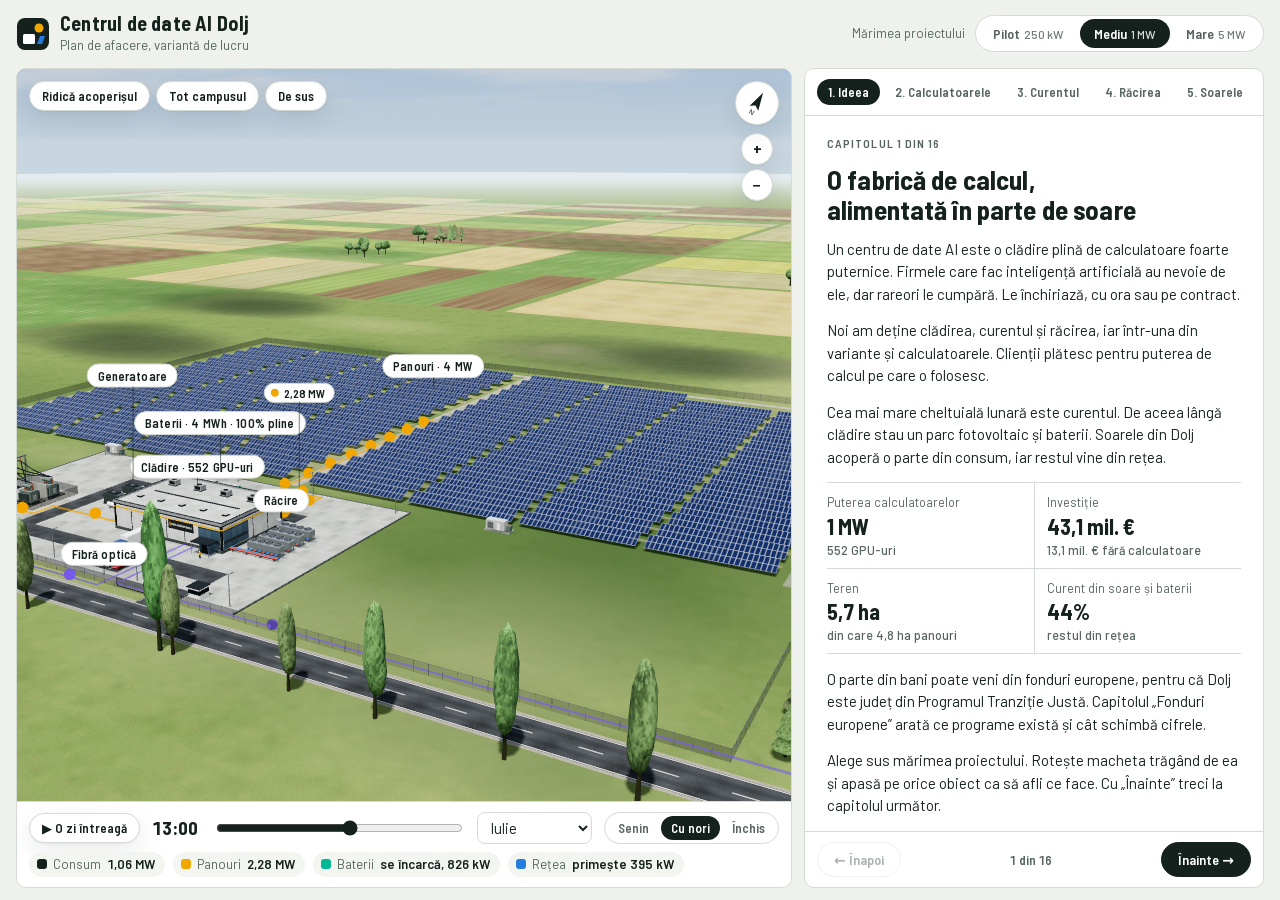
==== index.html @ a71f4dcb "Grafică 3D realistă: lumină de zi, umbre, cer cu nori, materiale și texturi noi Macheta este rescris" ====
<!doctype html>
<html lang="ro">
<head>
<meta charset="utf-8">
<meta name="viewport" content="width=device-width, initial-scale=1, viewport-fit=cover">
<title>Centrul de date AI Dolj</title>
<meta name="description" content="Plan de afacere interactiv pentru un centru de date AI în Dolj: machetă 3D, parc fotovoltaic și baterii, plan pe 10 ani și fonduri europene.">
<meta name="robots" content="noindex">
<link rel="icon" href="data:image/svg+xml,%3Csvg%20xmlns%3D%22http%3A%2F%2Fwww.w3.org%2F2000%2Fsvg%22%20viewBox%3D%220%200%2034%2034%22%3E%3Crect%20x%3D%221%22%20y%3D%221%22%20width%3D%2232%22%20height%3D%2232%22%20rx%3D%228%22%20fill%3D%22%2315211c%22%2F%3E%3Ccircle%20cx%3D%2223%22%20cy%3D%2211%22%20r%3D%224.5%22%20fill%3D%22%23f2a600%22%2F%3E%3Crect%20x%3D%227%22%20y%3D%2217%22%20width%3D%2212%22%20height%3D%2210%22%20rx%3D%221.5%22%20fill%3D%22%23fff%22%2F%3E%3Cpath%20d%3D%22M21%2027l3-8h5l-3%208z%22%20fill%3D%22%23257de0%22%2F%3E%3C%2Fsvg%3E">
<link rel="apple-touch-icon" href="https://tonybica.github.io/centru-date-ai-dolj/icon-180.png">
<meta name="apple-mobile-web-app-title" content="Centru AI Dolj">
<meta property="og:type" content="website">
<meta property="og:locale" content="ro_RO">
<meta property="og:title" content="Centrul de date AI Dolj">
<meta property="og:description" content="Plan de afacere interactiv pentru un centru de date AI în Dolj: machetă 3D, parc fotovoltaic și baterii, plan pe 10 ani și fonduri europene.">
<meta property="og:url" content="https://tonybica.github.io/centru-date-ai-dolj/">
<meta property="og:image" content="https://tonybica.github.io/centru-date-ai-dolj/preview.jpg">
<meta property="og:image:width" content="1200">
<meta property="og:image:height" content="630">
<meta name="twitter:card" content="summary_large_image">
<meta name="theme-color" content="#eef1ec">
<style>@font-face {font-family: 'Barlow';font-style: normal;font-weight: 400;font-display: swap;src: url([data-uri]) format('woff2');unicode-range: U+0100-02BA, U+02BD-02C5, U+02C7-02CC, U+02CE-02D7, U+02DD-02FF, U+0304, U+0308, U+0329, U+1D00-1DBF, U+1E00-1E9F, U+1EF2-1EFF, U+2020, U+20A0-20AB, U+20AD-20C4, U+2113, U+2C60-2C7F, U+A720-A7FF;}
@font-face {font-family: 'Barlow';font-style: normal;font-weight: 400;font-display: swap;src: url([data-uri]) format('woff2');unicode-range: U+0000-00FF, U+0131, U+0152-0153, U+02BB-02BC, U+02C6, U+02DA, U+02DC, U+0304, U+0308, U+0329, U+2000-206F, U+20AC, U+2122, U+2191, U+2193, U+2212, U+2215, U+FEFF, U+FFFD;}
@font-face {font-family: 'Barlow';font-style: normal;font-weight: 500;font-display: swap;src: url([data-uri]) format('woff2');unicode-range: U+0100-02BA, U+02BD-02C5, U+02C7-02CC, U+02CE-02D7, U+02DD-02FF, U+0304, U+0308, U+0329, U+1D00-1DBF, U+1E00-1E9F, U+1EF2-1EFF, U+2020, U+20A0-20AB, U+20AD-20C4, U+2113, U+2C60-2C7F, U+A720-A7FF;}
@font-face {font-family: 'Barlow';font-style: normal;font-weight: 500;font-display: swap;src: url([data-uri]) format('woff2');unicode-range: U+0000-00FF, U+0131, U+0152-0153, U+02BB-02BC, U+02C6, U+02DA, U+02DC, U+0304, U+0308, U+0329, U+2000-206F, U+20AC, U+2122, U+2191, U+2193, U+2212, U+2215, U+FEFF, U+FFFD;}
@font-face {font-family: 'Barlow';font-style: normal;font-weight: 600;font-display: swap;src: url([data-uri]) format('woff2');unicode-range: U+0100-02BA, U+02BD-02C5, U+02C7-02CC, U+02CE-02D7, U+02DD-02FF, U+0304, U+0308, U+0329, U+1D00-1DBF, U+1E00-1E9F, U+1EF2-1EFF, U+2020, U+20A0-20AB, U+20AD-20C4, U+2113, U+2C60-2C7F, U+A720-A7FF;}
@font-face {font-family: 'Barlow';font-style: normal;font-weight: 600;font-display: swap;src: url([data-uri]) format('woff2');unicode-range: U+0000-00FF, U+0131, U+0152-0153, U+02BB-02BC, U+02C6, U+02DA, U+02DC, U+0304, U+0308, U+0329, U+2000-206F, U+20AC, U+2122, U+2191, U+2193, U+2212, U+2215, U+FEFF, U+FFFD;}
@font-face {font-family: 'Barlow Semi Condensed';font-style: normal;font-weight: 500;font-display: swap;src: url([data-uri]) format('woff2');unicode-range: U+0100-02BA, U+02BD-02C5, U+02C7-02CC, U+02CE-02D7, U+02DD-02FF, U+0304, U+0308, U+0329, U+1D00-1DBF, U+1E00-1E9F, U+1EF2-1EFF, U+2020, U+20A0-20AB, U+20AD-20C4, U+2113, U+2C60-2C7F, U+A720-A7FF;}
@font-face {font-family: 'Barlow Semi Condensed';font-style: normal;font-weight: 500;font-display: swap;src: url([data-uri]) format('woff2');unicode-range: U+0000-00FF, U+0131, U+0152-0153, U+02BB-02BC, U+02C6, U+02DA, U+02DC, U+0304, U+0308, U+0329, U+2000-206F, U+20AC, U+2122, U+2191, U+2193, U+2212, U+2215, U+FEFF, U+FFFD;}
@font-face {font-family: 'Barlow Semi Condensed';font-style: normal;font-weight: 600;font-display: swap;src: url([data-uri]) format('woff2');unicode-range: U+0100-02BA, U+02BD-02C5, U+02C7-02CC, U+02CE-02D7, U+02DD-02FF, U+0304, U+0308, U+0329, U+1D00-1DBF, U+1E00-1E9F, U+1EF2-1EFF, U+2020, U+20A0-20AB, U+20AD-20C4, U+2113, U+2C60-2C7F, U+A720-A7FF;}
@font-face {font-family: 'Barlow Semi Condensed';font-style: normal;font-weight: 600;font-display: swap;src: url([data-uri]) format('woff2');unicode-range: U+0000-00FF, U+0131, U+0152-0153, U+02BB-02BC, U+02C6, U+02DA, U+02DC, U+0304, U+0308, U+0329, U+2000-206F, U+20AC, U+2122, U+2191, U+2193, U+2212, U+2215, U+FEFF, U+FFFD;}
@font-face {font-family: 'Barlow Semi Condensed';font-style: normal;font-weight: 700;font-display: swap;src: url([data-uri]) format('woff2');unicode-range: U+0100-02BA, U+02BD-02C5, U+02C7-02CC, U+02CE-02D7, U+02DD-02FF, U+0304, U+0308, U+0329, U+1D00-1DBF, U+1E00-1E9F, U+1EF2-1EFF, U+2020, U+20A0-20AB, U+20AD-20C4, U+2113, U+2C60-2C7F, U+A720-A7FF;}
@font-face {font-family: 'Barlow Semi Condensed';font-style: normal;font-weight: 700;font-display: swap;src: url([data-uri]) format('woff2');unicode-range: U+0000-00FF, U+0131, U+0152-0153, U+02BB-02BC, U+02C6, U+02DA, U+02DC, U+0304, U+0308, U+0329, U+2000-206F, U+20AC, U+2122, U+2191, U+2193, U+2212, U+2215, U+FEFF, U+FFFD;}
</style>
<style>:root{color-scheme:light;padding-top:env(safe-area-inset-top,0px);padding-bottom:env(safe-area-inset-bottom,0px);box-sizing:border-box}body{margin:0;font:14px system-ui,sans-serif}img{max-width:100%}[hidden]{display:none!important}</style>
<style>
/* Layout: macheta 3D a campusului ramane pe ecran in stanga; povestea pe capitole curge in dreapta. Pe telefon se asaza una sub alta. */
:root {
  --bg: #eef1ec; --surface: #ffffff; --surface-2: #f3f5f1; --ink: #15211c; --muted: #56655d; --line: #d3dbd4;
  --sun: #f2a600; --batt: #00b894; --grid: #257de0; --fiber: #6a4ce2; --gen: #e4572e;
  --accent: #15211c; --on-accent: #ffffff; --note: #fff3cf; --note-ink: #4a3a05; --bad: #b3261e; --good: #0b7a3b;
  --shadow: 0 1px 2px rgba(21, 33, 28, .06), 0 8px 24px rgba(21, 33, 28, .09);
  --font-body: "Barlow", "Segoe UI", system-ui, -apple-system, "Helvetica Neue", Arial, sans-serif;
  --font-display: "Barlow Semi Condensed", "Barlow", "Arial Narrow", "Segoe UI", system-ui, sans-serif;
  --r: 10px;
}
@media (prefers-color-scheme: dark) {
  :root:not([data-theme="light"]) {
    --bg: #0d1412; --surface: #141d1a; --surface-2: #1a2521; --ink: #e9efe9; --muted: #97a79f; --line: #2a3832;
    --sun: #d28e05; --batt: #00a888; --grid: #338ced; --fiber: #9887ef; --gen: #ef6f4a;
    --accent: #e9efe9; --on-accent: #101815; --note: #2b2410; --note-ink: #f0dfa6; --bad: #f08a80; --good: #5fd08d;
    --shadow: 0 1px 2px rgba(0, 0, 0, .4), 0 8px 24px rgba(0, 0, 0, .45);
    color-scheme: dark;
  }
}
:root[data-theme="dark"] {
  --bg: #0d1412; --surface: #141d1a; --surface-2: #1a2521; --ink: #e9efe9; --muted: #97a79f; --line: #2a3832;
  --sun: #d28e05; --batt: #00a888; --grid: #338ced; --fiber: #9887ef; --gen: #ef6f4a;
  --accent: #e9efe9; --on-accent: #101815; --note: #2b2410; --note-ink: #f0dfa6; --bad: #f08a80; --good: #5fd08d;
  --shadow: 0 1px 2px rgba(0, 0, 0, .4), 0 8px 24px rgba(0, 0, 0, .45);
  color-scheme: dark;
}

html, body { height: 100%; }
body { background: var(--bg); color: var(--ink); font-family: var(--font-body); font-size: 15px; line-height: 1.5; }
*, *::before, *::after { box-sizing: border-box; }
button, input, select { font: inherit; color: inherit; }
:focus-visible { outline: 2px solid var(--grid); outline-offset: 2px; }

.app { height: 100%; display: flex; flex-direction: column; gap: 12px; padding-block: 12px;
  padding-left: max(16px, env(safe-area-inset-left, 0px)); padding-right: max(16px, env(safe-area-inset-right, 0px)); }

.nojs { background: var(--note); color: var(--note-ink); border-radius: var(--r); padding: 12px 14px; font-size: 15px; }

/* ---- antet ---- */
.top { display: flex; align-items: center; justify-content: space-between; gap: 10px 20px; flex-wrap: wrap; }
.brand { display: flex; align-items: center; gap: 10px; min-width: 0; }
.brand svg { flex: none; }
.brand h1 { margin: 0; font: 700 20px/1.1 var(--font-display); letter-spacing: .01em; }
.brand p { margin: 2px 0 0; font-size: 13px; color: var(--muted); }
.pick { display: flex; align-items: center; gap: 10px; flex-wrap: wrap; }
.pick > span { font-size: 13px; color: var(--muted); }

.seg { display: inline-flex; background: var(--surface); border: 1px solid var(--line); border-radius: 999px; padding: 3px; gap: 2px; }
.seg button { border: 0; background: transparent; border-radius: 999px; padding: 6px 14px; cursor: pointer; font: 600 14px var(--font-display); color: var(--muted); white-space: nowrap; }
.seg button small { font: 500 12px var(--font-body); opacity: .85; margin-left: 4px; }
.seg button:hover { color: var(--ink); }
.seg button[aria-pressed="true"] { background: var(--accent); color: var(--on-accent); }
.seg.small button { padding: 4px 10px; font-size: 13px; }
.seg.wide { display: flex; } .seg.wide button { flex: 1; }
.seg.wrap { flex-wrap: wrap; border-radius: 16px; } .seg.wrap button { flex: 1 1 auto; padding: 6px 10px; }

/* ---- corp ---- */
.main { flex: 1; min-height: 0; display: grid; grid-template-columns: minmax(0, 1fr) minmax(380px, 460px); gap: 12px; }
.stage { min-width: 0; min-height: 0; display: flex; flex-direction: column; border: 1px solid var(--line); border-radius: var(--r); overflow: hidden; background: var(--surface); }
.view { position: relative; flex: 1; min-height: 0; overflow: hidden; background: linear-gradient(#4f9fe6, #d4e9f7 62%); }
.view canvas { display: block; width: 100%; height: 100%; touch-action: none; cursor: grab; }
.view canvas:active { cursor: grabbing; }
.nogl { position: absolute; inset: 0; display: grid; place-items: center; padding: 24px; text-align: center; color: var(--ink); background: var(--surface-2); }

.labels { position: absolute; inset: 0; pointer-events: none; }
.lbl { position: absolute; left: 0; top: 0; pointer-events: auto; cursor: pointer; white-space: nowrap;
  background: var(--surface); color: var(--ink); border: 1px solid var(--line); border-radius: 999px; padding: 3px 10px;
  font: 600 12.5px var(--font-display); letter-spacing: .01em; box-shadow: var(--shadow); }
.lbl::after { content: ""; position: absolute; left: 50%; top: 100%; width: 1px; height: var(--stem, 10px); background: var(--ink); opacity: .55; }
.lbl[hidden] { display: none; }
.lbl.flow, .lbl.part { pointer-events: none; cursor: default; }
.lbl.flow { display: inline-flex; align-items: center; gap: 5px; padding: 2px 8px 2px 6px; font-size: 12px; font-variant-numeric: tabular-nums; }
.lbl.flow::before { content: ""; width: 8px; height: 8px; border-radius: 50%; background: var(--grid); flex: none; }
.lbl.flow[data-id="f_pv"]::before { background: var(--sun); } .lbl.flow[data-id="f_bess"]::before { background: var(--batt); } .lbl.flow[data-id="f_gen"]::before { background: var(--gen); }
.lbl.part { background: var(--accent); color: var(--on-accent); border-color: var(--accent); }
.lbl:hover, .lbl.hot { background: var(--accent); color: var(--on-accent); border-color: var(--accent); }

.hud { position: absolute; left: 12px; top: 12px; display: flex; gap: 6px; flex-wrap: wrap; max-width: calc(100% - 76px); }
.btn { border: 1px solid var(--line); background: var(--surface); color: var(--ink); border-radius: 999px; padding: 6px 12px; cursor: pointer; font: 600 13px var(--font-display); box-shadow: var(--shadow); }
.btn:hover { border-color: var(--ink); }
.btn[aria-pressed="true"] { background: var(--accent); color: var(--on-accent); border-color: var(--accent); }
.btn.sq { width: 32px; padding: 6px 0; text-align: center; }
.zoom { position: absolute; right: 18px; top: 64px; display: flex; flex-direction: column; gap: 4px; }
.zoom .btn.sq { width: 32px; height: 32px; padding: 0; font-size: 17px; line-height: 1; }
.north { position: absolute; right: 12px; top: 12px; width: 44px; height: 44px; border-radius: 50%; background: var(--surface); border: 1px solid var(--line); box-shadow: var(--shadow); display: grid; place-items: center; }
.north svg { display: block; }
.hint { position: absolute; left: 50%; bottom: 10px; transform: translateX(-50%); background: var(--surface); color: var(--muted); border: 1px solid var(--line); border-radius: 999px; padding: 4px 12px; font-size: 12.5px; white-space: nowrap; max-width: calc(100% - 24px); overflow: hidden; text-overflow: ellipsis; transition: opacity .4s; pointer-events: none; }
.hint.gone { opacity: 0; }
.tip { position: fixed; z-index: 50; pointer-events: none; background: var(--surface); color: var(--ink); border: 1px solid var(--line); border-radius: 8px; padding: 7px 10px; font-size: 12.5px; line-height: 1.35; box-shadow: var(--shadow); max-width: 240px; }
.tip b { font-weight: 600; } .tip .row { display: flex; justify-content: space-between; gap: 14px; } .tip .row i { font-style: normal; color: var(--muted); display: inline-flex; align-items: center; gap: 6px; }
.tip .key { display: inline-block; width: 12px; height: 3px; border-radius: 2px; }

/* ---- bara de sub macheta: ora, luna, vremea, fluxuri ---- */
.dock { border-top: 1px solid var(--line); padding: 10px 12px; display: flex; flex-direction: column; gap: 8px; background: var(--surface); }
.dock-row { display: flex; align-items: center; gap: 8px 12px; flex-wrap: wrap; }
.time { flex: 1 1 220px; display: flex; align-items: center; gap: 10px; min-width: 0; }
.time output { font: 700 19px var(--font-display); font-variant-numeric: tabular-nums; min-width: 52px; }
.time input { flex: 1; min-width: 0; }
input[type="range"] { accent-color: var(--ink); height: 22px; }
select { background: var(--surface); border: 1px solid var(--line); border-radius: 8px; padding: 5px 8px; }
.chips { gap: 6px 8px; }
.chip { display: inline-flex; align-items: center; gap: 6px; background: var(--surface-2); border-radius: 999px; padding: 3px 10px 3px 8px; font-size: 13px; color: var(--muted); }
.chip b { color: var(--ink); font-weight: 600; font-variant-numeric: tabular-nums; }
.sw { width: 10px; height: 10px; border-radius: 3px; flex: none; display: inline-block; }
.sw.sun { background: var(--sun); } .sw.batt { background: var(--batt); } .sw.grid { background: var(--grid); } .sw.load { background: var(--ink); } .sw.fiber { background: var(--fiber); }
.sw.gen { background: var(--gen); }
.sw.line { height: 3px; width: 14px; border-radius: 2px; background: var(--ink); }

/* ---- povestea ---- */
.story { min-width: 0; min-height: 0; display: flex; flex-direction: column; background: var(--surface); border: 1px solid var(--line); border-radius: var(--r); overflow: hidden; }
.toc { position: relative; display: flex; gap: 4px; padding: 10px 12px; overflow-x: auto; border-bottom: 1px solid var(--line); scrollbar-width: thin; }
.toc button { flex: none; border: 1px solid transparent; background: transparent; color: var(--muted); border-radius: 999px; padding: 4px 10px; cursor: pointer; font: 600 13px var(--font-display); white-space: nowrap; }
.toc button:hover { color: var(--ink); border-color: var(--line); }
.toc button[aria-current="true"] { background: var(--accent); color: var(--on-accent); }
.scroll { flex: 1; min-height: 0; overflow-y: auto; padding: 20px 22px 24px; }
.chapter { display: flex; flex-direction: column; gap: 14px; max-width: 62ch; }
.eyebrow { font: 600 12px var(--font-display); letter-spacing: .09em; text-transform: uppercase; color: var(--muted); margin: 0; }
.chapter h2 { font: 700 27px/1.12 var(--font-display); margin: 0; text-wrap: balance; letter-spacing: .005em; }
.chapter h3 { font: 700 17px/1.2 var(--font-display); margin: 8px 0 0; }
.chapter h4 { font: 600 14.5px/1.25 var(--font-display); margin: 0; }
.chapter p, .chapter ul, .chapter ol { margin: 0; }
.chapter ul, .chapter ol { padding-left: 20px; display: flex; flex-direction: column; gap: 6px; }
.chapter a { color: inherit; text-decoration-color: var(--muted); text-underline-offset: 2px; }
.chapter b, .chapter strong { font-weight: 600; }

.stats { display: grid; grid-template-columns: repeat(2, minmax(0, 1fr)); gap: 0; border-top: 1px solid var(--line); }
.stat { padding: 10px 12px 10px 0; border-bottom: 1px solid var(--line); min-width: 0; }
.stat:nth-child(even) { padding-left: 12px; border-left: 1px solid var(--line); }
.stat dt { font-size: 12.5px; color: var(--muted); }
.stat dd { margin: 2px 0 0; font: 700 22px/1.15 var(--font-display); }
.stat dd small { font: 500 12.5px var(--font-body); color: var(--muted); display: block; margin-top: 2px; }
dl.stats { margin: 0; }

.note { background: var(--note); color: var(--note-ink); border-radius: 8px; padding: 10px 12px; font-size: 14px; }
.note a { color: inherit; }
.fine { font-size: 12.5px; color: var(--muted); }
.ctrl { display: grid; grid-template-columns: 1fr auto; gap: 2px 10px; align-items: center; }
.ctrl label { font-size: 13.5px; color: var(--muted); }
.ctrl output { font: 700 17px var(--font-display); font-variant-numeric: tabular-nums; }
.ctrl input[type="range"] { grid-column: 1 / -1; width: 100%; }
.row { display: flex; gap: 10px; align-items: center; flex-wrap: wrap; }

.chart { display: flex; flex-direction: column; gap: 6px; }
.chart h4 { margin: 0; font: 600 14.5px var(--font-display); }
.chart svg { display: block; width: 100%; height: auto; overflow: visible; }
.chart svg text { fill: var(--muted); font: 500 11px var(--font-body); font-variant-numeric: tabular-nums; }
.chart svg .gridl { stroke: var(--line); stroke-width: 1; }
.chart svg .val { fill: var(--ink); font-weight: 600; }
.legend { display: flex; gap: 4px 14px; flex-wrap: wrap; font-size: 12.5px; color: var(--muted); }
.legend span { display: inline-flex; align-items: center; gap: 6px; }
details { font-size: 13.5px; }
details summary { cursor: pointer; color: var(--muted); font-weight: 500; }
details[open] summary { margin-bottom: 8px; }

.tblwrap { overflow-x: auto; }
table { border-collapse: collapse; width: 100%; font-size: 13.5px; font-variant-numeric: tabular-nums; }
th, td { text-align: right; padding: 6px 8px; border-bottom: 1px solid var(--line); vertical-align: baseline; }
th:first-child, td:first-child { text-align: left; padding-left: 0; }
thead th { font: 600 13px var(--font-display); color: var(--muted); }
tr.sum td { font-weight: 600; border-top: 1px solid var(--ink); }
tr.total td { font: 700 16px var(--font-display); border-bottom: 0; }
td.neg { color: var(--bad); } td.pos { color: var(--good); }
.cmp th button { border: 1px solid var(--line); background: var(--surface); border-radius: 999px; padding: 3px 10px; cursor: pointer; font: 600 13px var(--font-display); }
.cmp th button[aria-pressed="true"] { background: var(--accent); color: var(--on-accent); border-color: var(--accent); }
.cmp td.on, .cmp th.on { background: var(--surface-2); }
.cmp td small { display: block; color: var(--muted); font-size: 11.5px; }

.bars { display: flex; flex-direction: column; gap: 8px; }
.bar { display: grid; grid-template-columns: minmax(0, 1fr) auto; gap: 3px 10px; font-size: 13.5px; }
.bar span:nth-child(2) { font-weight: 600; font-variant-numeric: tabular-nums; }
.bar i { grid-column: 1 / -1; height: 8px; border-radius: 4px; background: var(--surface-2); overflow: hidden; display: block; }
.bar i u { display: block; height: 100%; border-radius: 4px; background: var(--ink); min-width: 2px; }

.act { display: flex; flex-direction: column; gap: 8px; border: 1px solid var(--line); border-radius: var(--r); padding: 12px; background: var(--surface-2); }
.act input[type="range"] { width: 100%; }
.act output { font: 700 16px var(--font-display); font-variant-numeric: tabular-nums; }
.btn.big { align-self: flex-start; padding: 9px 16px; font-size: 14.5px; box-shadow: none; background: var(--accent); color: var(--on-accent); border-color: var(--accent); }
.btn.big[aria-pressed="true"] { background: var(--surface); color: var(--ink); border-color: var(--ink); }
.steps li { color: var(--muted); border-radius: 6px; padding: 2px 6px; margin-left: -6px; }
.steps li.done { color: var(--ink); }
.steps li.on { color: var(--note-ink); background: var(--note); }
.heatbar { display: flex; align-items: center; gap: 8px; font-size: 12.5px; color: var(--muted); }
.heatbar i { flex: 1; height: 10px; border-radius: 5px; background: linear-gradient(90deg, #1c2060, #5a43a8 30%, #e8643a 62%, #ffb648 82%, #ffe07a); }
.two { display: grid; grid-template-columns: repeat(2, minmax(0, 1fr)); gap: 12px; }
.two > div { border-top: 2px solid var(--ink); padding-top: 8px; display: flex; flex-direction: column; gap: 4px; }
.two p { font-size: 14px; }
table.txt th, table.txt td { text-align: left; vertical-align: top; }
.cases { display: flex; gap: 6px; flex-wrap: wrap; }
.cases button { flex: 1 1 108px; display: flex; flex-direction: column; gap: 1px; text-align: left; border: 1px solid var(--line); background: var(--surface); border-radius: 10px; padding: 7px 10px; cursor: pointer; font: 600 14px var(--font-display); }
.cases button small { font: 500 12px/1.3 var(--font-body); color: var(--muted); }
.cases button:hover { border-color: var(--ink); }
.cases button[aria-pressed="true"] { background: var(--accent); color: var(--on-accent); border-color: var(--accent); }
.cases button[aria-pressed="true"] small { color: inherit; opacity: .8; }
.progs { display: flex; flex-direction: column; gap: 10px; }
.prog { border: 1px solid var(--line); border-radius: var(--r); padding: 12px; display: flex; flex-direction: column; gap: 6px; }
.prog.best { border-color: var(--ink); border-width: 2px; }
.prog p, .prog ul { font-size: 14px; }
.prog .status { font-size: 13px; color: var(--muted); }
.tagc { display: inline-block; margin-left: 4px; padding: 1px 8px; border-radius: 999px; background: var(--accent); color: var(--on-accent); font: 600 11.5px/1.5 var(--font-display); vertical-align: 1px; white-space: nowrap; }
.gantt { --now: 100%; display: flex; flex-direction: column; gap: 5px; }
.grow { display: grid; grid-template-columns: minmax(0, 44%) minmax(0, 1fr); gap: 8px; align-items: center; font-size: 12.5px; line-height: 1.25; color: var(--muted); }
.grow.live, .grow.done { color: var(--ink); } .grow.live span { font-weight: 600; }
.gtrack { position: relative; height: 12px; border-radius: 6px; background: var(--surface-2); }
.gbar { position: absolute; top: 0; bottom: 0; border-radius: 6px; background: var(--muted); opacity: .55; }
.gbar.b { background: var(--ink); opacity: 1; }
.gtrack::after { content: ""; position: absolute; left: var(--now); top: -3px; bottom: -3px; width: 2px; margin-left: -1px; background: var(--gen); }
.gaxis .gtrack { background: none; height: 16px; } .gaxis .gtrack::after { display: none; }
.gaxis b { position: absolute; top: 0; transform: translateX(-50%); font: 500 11px var(--font-body); color: var(--muted); white-space: nowrap; }
.gaxis b:first-child { transform: none; }
.risks { display: flex; flex-direction: column; gap: 12px; }
.risk { border-left: 3px solid var(--line); padding-left: 12px; display: flex; flex-direction: column; gap: 4px; }
.risk p { font-size: 14px; }
.lvl span { display: inline-block; margin-right: 6px; padding: 1px 8px; border-radius: 999px; border: 1px solid var(--line); font: 600 11.5px/1.5 var(--font-display); color: var(--muted); }
.lvl .hi { background: var(--bad); border-color: var(--bad); color: var(--surface); }
.lvl .mid { background: var(--note); border-color: var(--note); color: var(--note-ink); }
table.sens th, table.sens td { text-align: center; padding: 3px; border-bottom: 0; }
table.sens th:first-child, table.sens td:first-child { text-align: left; font-weight: 600; }
table.sens td:first-child, table.sens th span { white-space: nowrap; } table.sens th span { display: inline-block; }
table.sens td button { display: block; width: 100%; border: 0; border-radius: 6px; padding: 6px 2px; background: var(--surface-2); cursor: pointer; font: 600 12.5px var(--font-display); color: var(--ink); white-space: nowrap; }
table.sens td.g button { background: var(--good); color: var(--surface); }
table.sens td.b button { background: transparent; color: var(--bad); box-shadow: inset 0 0 0 1px var(--line); }
table.sens td.cur button { outline: 2px solid var(--ink); outline-offset: 1px; }
.cmp td:first-child small { display: block; color: var(--muted); font-size: 11.5px; font-weight: 400; }

.pager { display: flex; align-items: center; justify-content: space-between; gap: 10px; padding: 10px 12px; border-top: 1px solid var(--line); }
.pager span { font: 600 13px var(--font-display); color: var(--muted); font-variant-numeric: tabular-nums; }
.pager .go { border: 1px solid var(--line); background: var(--surface); border-radius: 999px; padding: 8px 16px; cursor: pointer; font: 600 14px var(--font-display); }
.pager .go.next { background: var(--accent); color: var(--on-accent); border-color: var(--accent); }
.pager .go:disabled { opacity: .35; cursor: default; }
.pager .go.up { padding: 8px 12px; color: var(--muted); }
.pager.away #pos { display: none; }

@media (max-width: 900px) {
  /* Pe telefon: macheta sta in capul paginii si pleaca din ecran cand derulezi sa citesti; butoanele Inapoi / Inainte raman jos, iar "Macheta" te duce inapoi la ea. */
  html, body { height: auto; }
  .app { height: auto; padding-left: max(10px, env(safe-area-inset-left, 0px)); padding-right: max(10px, env(safe-area-inset-right, 0px)); }
  .main { display: flex; flex-direction: column; gap: 0; }
  .stage { display: contents; }
  .view { position: relative; flex: none; height: 42vh; min-height: 240px; max-height: 380px; border: 1px solid var(--line); border-radius: var(--r); box-shadow: var(--shadow); }
  .dock { margin-top: 8px; border: 1px solid var(--line); border-radius: var(--r); padding: 8px 10px; gap: 6px; }
  .dock .chips { display: none; }
  .dock .btn { padding: 5px 10px; }
  .time { flex-basis: 150px; }
  .story { margin-top: 10px; overflow: visible; }
  .hud { left: 8px; top: 8px; gap: 4px; max-width: calc(100% - 60px); } .hud .btn { padding: 5px 9px; font-size: 12px; }
  .north { right: 8px; top: 8px; width: 38px; height: 38px; }
  .zoom { right: 11px; top: 52px; }
  .hint { bottom: 6px; font-size: 11.5px; padding: 3px 10px; }
  .pager { position: sticky; bottom: 0; z-index: 15; background: var(--surface); border-radius: 0 0 var(--r) var(--r); padding-bottom: max(10px, env(safe-area-inset-bottom, 0px)); }
  .two { grid-template-columns: 1fr; }
  .chapter h2 { font-size: 24px; }
  .scroll { overflow: visible; padding: 18px 14px 20px; }
  .brand h1 { font-size: 18px; }
  .seg button { padding: 6px 11px; }
  .cmp td:not(:first-child), #t-pl td:not(:first-child) { white-space: nowrap; }
  .gaxis b:nth-child(even) { display: none; }
}
@media (max-width: 480px) {
  table { font-size: 12.5px; } th, td { padding: 6px 5px; }
  table.sens th, table.sens td { padding: 2px; } table.sens thead th { font-size: 11.5px; }
  table.sens td button { font-size: 11.5px; padding: 7px 0; }
  .pick > span { display: none; }
}
@media (prefers-reduced-motion: reduce) { .hint { transition: none; } }
@media (max-width: 900px) and (max-height: 520px) { .view { height: 78vh; max-height: none; } .pager { position: static; } }
</style>
</head>
<body>
<div class="app">
  <noscript><p class="nojs"><b>Pagina este deschisă într-o previzualizare care nu pornește macheta și calculele.</b> Pe calculator, salvează fișierul și deschide-l cu dublu-click în Chrome, Safari sau Edge. Pe telefon, cere linkul paginii de la cel care ți-a trimis fișierul.</p></noscript>
  <header class="top">
    <div class="brand">
      <svg width="34" height="34" viewBox="0 0 34 34" aria-hidden="true"><rect x="1" y="1" width="32" height="32" rx="8" fill="var(--accent)"/><circle cx="23" cy="11" r="4.5" fill="var(--sun)"/><rect x="7" y="17" width="12" height="10" rx="1.5" fill="var(--on-accent)"/><path d="M21 27l3-8h5l-3 8z" fill="var(--grid)"/></svg>
      <div>
        <h1>Centrul de date AI Dolj</h1>
        <p>Plan de afacere, variantă de lucru</p>
      </div>
    </div>
    <div class="pick">
      <span id="pick-lbl">Mărimea proiectului</span>
      <div class="seg" id="scen" role="group" aria-labelledby="pick-lbl">
        <button type="button" data-s="pilot" aria-pressed="false">Pilot<small>250 kW</small></button>
        <button type="button" data-s="mediu" aria-pressed="true">Mediu<small>1 MW</small></button>
        <button type="button" data-s="mare" aria-pressed="false">Mare<small>5 MW</small></button>
      </div>
    </div>
  </header>

  <main class="main">
    <section class="stage" aria-label="Macheta 3D a campusului">
      <div class="view" id="view">
        <canvas id="gl" aria-label="Machetă 3D: clădirea centrului de date, parcul fotovoltaic, bateriile și stația electrică"></canvas>
        <div class="labels" id="labels"></div>
        <div class="hud">
          <button type="button" class="btn" id="b-roof" aria-pressed="false">Ridică acoperișul</button>
          <button type="button" class="btn" id="b-over">Tot campusul</button>
          <button type="button" class="btn" id="b-top">De sus</button>
        </div>
        <div class="zoom">
          <button type="button" class="btn sq" id="b-in" aria-label="Apropie">+</button>
          <button type="button" class="btn sq" id="b-out" aria-label="Depărtează">−</button>
        </div>
        <div class="north" title="Nord"><svg id="north" width="30" height="30" viewBox="-15 -15 30 30" aria-label="Săgeata arată nordul"><path d="M0-12L5 6 0 3-5 6z" fill="var(--ink)"/><text x="0" y="13" text-anchor="middle" font-size="7" font-weight="700" fill="var(--muted)" font-family="Arial, sans-serif">N</text></svg></div>
        <div class="hint" id="hint">Trage ca să rotești · rotița apropie · apasă pe un obiect</div>
      </div>
      <div class="dock">
        <div class="dock-row">
          <button type="button" class="btn" id="play" aria-pressed="false">▶ O zi întreagă</button>
          <div class="time">
            <output id="clock" for="hour">13:00</output>
            <input type="range" id="hour" min="0" max="23.75" step="0.25" value="13" aria-label="Ora din zi">
          </div>
          <select id="month" aria-label="Luna"></select>
          <div class="seg small" id="wx" role="group" aria-label="Vremea">
            <button type="button" data-w="0" aria-pressed="false">Senin</button>
            <button type="button" data-w="1" aria-pressed="true">Cu nori</button>
            <button type="button" data-w="2" aria-pressed="false">Închis</button>
          </div>
        </div>
        <div class="dock-row chips" aria-live="off">
          <span class="chip"><i class="sw load"></i>Consum <b id="f-load"></b></span>
          <span class="chip"><i class="sw sun"></i>Panouri <b id="f-pv"></b></span>
          <span class="chip"><i class="sw batt"></i>Baterii <b id="f-batt"></b></span>
          <span class="chip"><i class="sw grid"></i>Rețea <b id="f-grid"></b></span>
          <span class="chip" id="chip-gen" hidden><i class="sw gen"></i>Generatoare <b id="f-gen"></b></span>
        </div>
      </div>
    </section>

    <aside class="story">
      <nav class="toc" id="toc" aria-label="Capitole"></nav>
      <div class="scroll" id="scroll">

        <article class="chapter" data-title="Ideea" data-view="hero">
          <p class="eyebrow"></p>
          <h2>O fabrică de calcul, alimentată în parte de soare</h2>
          <p>Un centru de date AI este o clădire plină de calculatoare foarte puternice. Firmele care fac inteligență artificială au nevoie de ele, dar rareori le cumpără. Le închiriază, cu ora sau pe contract.</p>
          <p>Noi am deține clădirea, curentul și răcirea, iar într-una din variante și calculatoarele. Clienții plătesc pentru puterea de calcul pe care o folosesc.</p>
          <p>Cea mai mare cheltuială lunară este curentul. De aceea lângă clădire stau un parc fotovoltaic și baterii. Soarele din Dolj acoperă o parte din consum, iar restul vine din rețea.</p>
          <dl class="stats">
            <div class="stat"><dt>Puterea calculatoarelor</dt><dd><span data-v="it"></span><small><span data-v="gpus"></span> GPU-uri</small></dd></div>
            <div class="stat"><dt>Investiție</dt><dd><span data-v="capexCloud"></span><small><span data-v="capexColo"></span> fără calculatoare</small></dd></div>
            <div class="stat"><dt>Teren</dt><dd><span data-v="landHa"></span> ha<small>din care <span data-v="pvHa"></span> ha panouri</small></dd></div>
            <div class="stat"><dt>Curent din soare și baterii</dt><dd><span data-v="coverage"></span><small>restul din rețea</small></dd></div>
          </dl>
          <p>O parte din bani poate veni din fonduri europene, pentru că Dolj este județ din Programul Tranziție Justă. Capitolul „Fonduri europene” arată ce programe există și cât schimbă cifrele.</p>
          <p>Alege sus mărimea proiectului. Rotește macheta trăgând de ea și apasă pe orice obiect ca să afli ce face. Cu „Înainte” treci la capitolul următor.</p>
          <p class="note">Toate cifrele sunt estimări de pornire, făcute în noiembrie 2026. Presupunerile sunt listate în ultimul capitol.</p>
        </article>

        <article class="chapter" data-title="Calculatoarele" data-view="inside" hidden>
          <p class="eyebrow"></p>
          <h2>Ce se află în clădire</h2>
          <p>Piesa de bază este placa grafică, pe scurt <b>GPU</b>. Un GPU face un număr uriaș de calcule în același timp, exact ce cere inteligența artificială.</p>
          <ul>
            <li><b>Serverul</b> este un calculator cu 8 GPU-uri. Consumă cam 14 kW, cât cinci cuptoare electrice pornite deodată, și costă câteva sute de mii de euro.</li>
            <li><b>Rackul</b> este dulapul metalic în care stau 3–4 servere, unul peste altul.</li>
            <li><b>Sala de date</b> este camera cu rânduri de rackuri, cabluri și țevi de răcire. Culoarul roșu din machetă este cel cald, pe unde iese căldura.</li>
          </ul>
          <div class="act">
            <button type="button" class="btn big" id="b-rack" aria-pressed="false">Deschide un rack</button>
            <p class="fine">Macheta se apropie de un dulap, îi deschide ușa și scoate un server pe șine. Omulețul galben arată cât de mare este în realitate.</p>
          </div>
          <div id="rack-info" hidden>
            <h3>Ce vezi în rackul deschis</h3>
            <ul>
              <li><b>Plăcile verzi</b> sunt cele 8 GPU-uri ale serverului. Blocul arămiu de pe fiecare este placa de răcire.</li>
              <li><b>Țevile subțiri</b> aduc lichid rece (albastru) pe fiecare cip și îl duc înapoi cald (roșu).</li>
              <li><b>Sus</b> stă switch-ul de rețea, care leagă serverele între ele cu fibră foarte rapidă.</li>
              <li><b>Jos</b> este raftul de alimentare. Un rack plin trage cam 45 kW, cât un bloc mic de locuințe.</li>
            </ul>
          </div>
          <dl class="stats">
            <div class="stat"><dt>GPU-uri</dt><dd data-v="gpus"></dd></div>
            <div class="stat"><dt>Servere</dt><dd data-v="servers"></dd></div>
            <div class="stat"><dt>Rackuri cu servere</dt><dd data-v="racks"></dd></div>
            <div class="stat"><dt>Clădire</dt><dd><span data-v="buildingM2"></span> m²</dd></div>
          </dl>
          <p class="note">Calculatoarele ocupă puțin loc. La mărimea <span data-v="scenName"></span> încap în <span data-v="racks"></span> dulapuri. Cea mai mare parte din clădire este pentru instalațiile electrice și de răcire.</p>
        </article>

        <article class="chapter" data-title="Curentul" data-view="power" hidden>
          <p class="eyebrow"></p>
          <h2>Curentul nu are voie să se oprească</h2>
          <p>Calculatoarele merg zi și noapte, tot anul. La mărimea <span data-v="scenName"></span>, centrul trage în medie <b data-v="loadAvg"></b>. Într-un an asta înseamnă <b><span data-v="annualMWh"></span> MWh</b>, cât consumă aproximativ <b data-v="households"></b> de locuințe.</p>
          <p>Curentul vine din rețea printr-o stație de transformare. <span data-v="gridNote"></span></p>
          <p>Siguranța are trei trepte: baterii mici numite <b>UPS</b>, care preiau sarcina într-o clipă, <b>generatoare diesel</b>, care pornesc în mai puțin de un minut, și, unde se poate, <b>două linii din rețea</b> pe trasee diferite.</p>
          <div class="act">
            <button type="button" class="btn big" id="b-outage" aria-pressed="false">Simulează o pană de curent</button>
            <ol class="steps" id="outage-steps">
              <li data-s="1"><b>Secunda 0.</b> Rețeaua cade. Punctele albastre de pe cablu se opresc.</li>
              <li data-s="2"><b>Aceeași clipă.</b> UPS-urile din clădire țin calculatoarele pornite. Luminițele lor devin portocalii.</li>
              <li data-s="3"><b>După 30–60 de secunde.</b> Generatoarele au pornit și duc tot consumul. Se vede fumul și curentul portocaliu.</li>
              <li data-s="4"><b>Când revine rețeaua.</b> Centrul trece înapoi pe rețea, iar generatoarele se opresc. Clienții nu au simțit nimic.</li>
            </ol>
          </div>
          <p>Panourile obișnuite se opresc singure când cade rețeaua, din motive de siguranță. Bateriile mari din curte pot ajuta la o pană doar dacă invertorul lor este făcut să lucreze și fără rețea. Este o opțiune care se cere din proiectare.</p>
          <p class="note">Avizul de racordare (ATR), de la Distribuție Oltenia sau Transelectrica, este de obicei pasul cel mai lung din tot proiectul și poate dura peste un an. De aceea terenul se alege după rețea.</p>
        </article>

        <article class="chapter" data-title="Răcirea" data-view="cooling" hidden>
          <p class="eyebrow"></p>
          <h2>Aproape tot curentul devine căldură</h2>
          <p>Fiecare kilowatt consumat de calculatoare iese din ele sub formă de căldură. Serverele noi sunt răcite cu lichid adus direct pe cipuri. Lichidul cald merge afară, la răcitoare cu ventilatoare, și se întoarce rece.</p>
          <div class="act">
            <button type="button" class="btn big" id="b-thermal" aria-pressed="false">Vezi căldura</button>
            <div class="heatbar" aria-hidden="true"><span>rece</span><i></i><span>fierbinte</span></div>
            <p class="fine">Macheta se colorează ca într-o cameră termică. Rackurile sunt cele mai fierbinți. Țevile albastre duc lichid la aproximativ 30 °C, cele roșii îl aduc înapoi la peste 40 °C, iar răcitoarele de afară aruncă toată căldura în aer.</p>
          </div>
          <p>Eficiența se măsoară cu un număr numit <b>PUE</b>. Am presupus PUE 1,25. Asta înseamnă că la fiecare 1 kW pentru calculatoare se mai consumă 0,25 kW pentru răcire și pierderi.</p>
          <p>În Dolj verile trec de 38 °C, așa că răcirea se dimensionează pentru cele mai calde zile. Circuitul este închis și consumă foarte puțină apă.</p>
          <dl class="stats">
            <div class="stat"><dt>Căldură de scos afară</dt><dd data-v="heat"></dd></div>
            <div class="stat"><dt>Consum pentru răcire și pierderi</dt><dd data-v="overhead"></dd></div>
          </dl>
          <p class="note">Căldura poate avea o a doua viață: sere, uscătoare de cereale sau încălzirea unor hale din apropiere. Merită discutat cu vecinii terenului.</p>
        </article>

        <article class="chapter" data-title="Soarele" data-dock data-view="pv" hidden>
          <p class="eyebrow"></p>
          <h2>Parcul fotovoltaic</h2>
          <p>În zona Craiovei, 1 kW de panouri produce cam 1.350 kWh pe an, printre cele mai bune valori din țară. 1 MW de panouri ocupă aproximativ 1,2 hectare.</p>
          <p>Centrul consumă la fel zi și noapte, iar soarele produce doar ziua, mai ales vara. Dacă punem multe panouri, la prânz avem surplus, iar noaptea luăm tot din rețea.</p>
          <div class="ctrl">
            <label for="s-pv">Puterea panourilor</label><output id="o-pv" for="s-pv"></output>
            <input type="range" id="s-pv" min="0" max="8" step="0.25" value="4">
          </div>
          <dl class="stats">
            <div class="stat"><dt>Teren pentru panouri</dt><dd><span data-v="pvHa"></span> ha</dd></div>
            <div class="stat"><dt>Producție pe an</dt><dd><span data-v="pvGen"></span> MWh</dd></div>
            <div class="stat"><dt>Acoperă din consum</dt><dd><span data-v="coverage"></span><small>cu tot cu baterii</small></dd></div>
            <div class="stat"><dt>Surplus trimis în rețea</dt><dd><span data-v="wasteShare"></span><small>din ce produc panourile</small></dd></div>
          </dl>
          <p>Ca panourile să producă într-un an cât consumă centrul, ar fi nevoie de <b data-v="pvFull"></b>. Chiar și atunci, noaptea și iarna curentul ar veni tot din rețea.</p>
          <p>Alege „Cu nori” în bara de sub machetă și urmărește umbrele norilor cum trec peste panouri. De aceea producția unei zile nu este niciodată o curbă perfectă.</p>
          <p class="note">Regulă practică: panouri de 3–4 ori puterea calculatoarelor. Peste acest prag, tot mai multă energie pleacă în rețea la prânz, când prețul este mic.</p>
        </article>

        <article class="chapter" data-title="Bateriile și rețeaua" data-dock data-view="bess" hidden>
          <p class="eyebrow"></p>
          <h2>Bateriile mută soarele spre seară</h2>
          <p>La prânz panourile dau mai mult decât consumăm. Bateriile se încarcă atunci și dau curentul înapoi seara. Eticheta lor din machetă arată cât de pline sunt.</p>
          <div class="ctrl">
            <label for="s-bess">Capacitatea bateriilor</label><output id="o-bess" for="s-bess"></output>
            <input type="range" id="s-bess" min="0" max="12" step="0.5" value="4">
          </div>
          <div class="chart">
            <h4>De unde vine curentul într-o zi de <span data-v="monthName"></span> (<span data-v="wxName"></span>)</h4>
            <div class="legend">
              <span><i class="sw sun"></i>Direct din panouri</span>
              <span><i class="sw batt"></i>Din baterii</span>
              <span><i class="sw grid"></i>Din rețea</span>
              <span><i class="sw line"></i>Cât produc panourile</span>
            </div>
            <div id="c-day"></div>
            <p class="fine">Luna și vremea se schimbă din bara de sub machetă. Mută ora și urmărește punctele care curg pe cabluri. Cifrele de lângă cabluri arată puterea din acel moment.</p>
          </div>
          <p>Pe tot anul: <b data-v="directShare"></b> direct din panouri, <b data-v="battShare"></b> din baterii, <b data-v="gridShare"></b> din rețea.</p>
          <div class="chart">
            <h4>Cât din consum acoperă soarele și bateriile, pe luni</h4>
            <div id="c-months"></div>
          </div>
          <details id="t-months"><summary>Vezi cifrele pe luni</summary><div class="tblwrap" id="t-months-body"></div></details>
          <h3>De ce rămâne rețeaua baza</h3>
          <ul>
            <li>Noaptea panourile nu produc nimic.</li>
            <li>În decembrie produc de aproape patru ori mai puțin decât în iulie.</li>
            <li>Vin și săptămâni întregi cu cer închis.</li>
            <li>O singură noapte de iarnă pe baterii ar cere cam <span data-v="nightMWh"></span> MWh, iar a doua zi n-am avea cu ce să le reîncărcăm.</li>
          </ul>
          <p class="note">Calculul folosește un preț fix la curent. În piață, seara curentul este de câteva ori mai scump decât la prânz, deci bateria valorează mai mult decât arată aici. Un studiu ENTSO-E citat în iulie 2026 pune România printre țările cu cele mai rentabile baterii din Europa (<a href="https://www.romania-insider.com/romania-battery-storage-profitability-july-2026" target="_blank" rel="noopener">Romania Insider</a>).</p>
        </article>

        <article class="chapter" data-title="Internetul" data-view="fiber" hidden>
          <p class="eyebrow"></p>
          <h2>Fibra optică leagă centrul de lume</h2>
          <p>Centrul se leagă la internet prin fibră optică, liniile mov din machetă. Sunt necesare cel puțin două trasee separate, de la operatori diferiți. Dacă un excavator taie un cablu, celălalt ține centrul conectat.</p>
          <p>Antrenarea modelelor AI nu este sensibilă la distanță. Câteva miimi de secundă în plus până la București sau Frankfurt nu contează. De aceea centrul poate sta acolo unde curentul și terenul sunt convenabile.</p>
          <p>Pentru clienții care răspund în timp real utilizatorilor, de exemplu un asistent virtual, distanța contează ceva mai mult. Craiova este la câteva miimi de secundă de București și de Sofia, ceea ce este suficient pentru aproape orice serviciu.</p>
          <p class="note">La alegerea terenului se întreabă operatorii de fibră pe unde trec traseele lor. Un teren lângă un drum național are de obicei fibră aproape, dar se verifică.</p>
        </article>

        <article class="chapter" data-title="Piața și clienții" data-view="overview" hidden>
          <p class="eyebrow"></p>
          <h2>Cine mai face asta și cine ar cumpăra</h2>
          <h3>Vecinul mare: ClusterPower, la Mischii</h3>
          <p>La câțiva kilometri de Craiova funcționează din 2022 un centru de date pentru AI, făcut de ClusterPower. Prima etapă a costat aproximativ 36–40 de milioane de euro și a primit ajutor de stat de 82 de milioane de lei. În ianuarie 2026, compania a anunțat împreună cu un partener o extindere uriașă, până la 800 MW, la Mischii și Făurești, cu etape gata între sfârșitul lui 2026 și 2029.</p>
          <div class="two">
            <div><h4>De ce este o veste bună</h4><p>Arată că Dolj este un loc potrivit. Aduce în zonă rețea electrică întărită, fibră, furnizori și oameni care știu meseria.</p></div>
            <div><h4>De ce este o problemă</h4><p>Este un concurent mult mai mare la clienții mari, la puterea disponibilă în rețea și la angajați.</p></div>
          </div>
          <p>Noi nu putem concura la mărime. Locul nostru este la clienții pe care un gigant îi tratează ca pe un număr: firme mici și mijlocii, universități, instituții care vor datele în România și contracte făcute pe măsura lor.</p>
          <h3>România, în 2026</h3>
          <ul>
            <li>Proiecte anunțate și neterminate de peste <b>1,8 GW</b>, mai ales în Ilfov, Cluj, Timișoara și Dolj.</li>
            <li>Piața echipamentelor pentru centre de date: aproximativ 347 de milioane de dolari în 2025, cu o estimare de 795 de milioane în 2035.</li>
            <li>Cel puțin două „fabrici de AI” cu bani publici și privați pornesc în 2026. Sunt posibili parteneri, dar și concurenți pentru cercetare.</li>
            <li>Ce îi oprește pe investitori: accesul la rețea. Cu energie deja disponibilă, un proiect se face în 1,5–2 ani. Fără, în 3–4 ani.</li>
          </ul>
          <h3>Ce vindem</h3>
          <div class="tblwrap"><table class="txt">
            <thead><tr><th>Produs</th><th>Cui</th><th>Cum se plătește</th></tr></thead>
            <tbody>
              <tr><td><b>GPU pe contract</b></td><td>Firme de AI, furnizori mari de cloud</td><td>Preț fix pe 1–3 ani. Venit sigur, baza planului.</td></tr>
              <tr><td><b>GPU la cerere</b></td><td>Startup-uri, cercetători</td><td>Cu ora, mai scump, fără angajament.</td></tr>
              <tr><td><b>Colocare</b></td><td>Bănci, spitale, firme cu servere proprii</td><td>Chirie pe kW pe lună, plus curentul.</td></tr>
              <tr><td><b>Servicii</b></td><td>Clienți fără echipă tehnică</td><td>Abonament pentru administrare, stocare, suport.</td></tr>
            </tbody>
          </table></div>
          <p class="note">Partea cea mai grea din plan este primul client mare. O bancă și un evaluator de fonduri europene privesc cu totul altfel un proiect care are deja o scrisoare de intenție semnată.</p>
          <details><summary>Surse pentru piață</summary>
            <ul>
              <li><a href="https://economedia.ro/centrul-de-date-de-36-de-milioane-de-euro-de-la-craiova-va-deveni-operational-de-luna-viitoare.html" target="_blank" rel="noopener">Economedia</a>: centrul ClusterPower de la Mischii, investiție și ajutor de stat (2022).</li>
              <li><a href="https://baxtel.com/data-center/clusterpower-craiova" target="_blank" rel="noopener">Baxtel</a>: fișa ClusterPower Craiova și anunțul de 800 MW din ianuarie 2026.</li>
              <li><a href="https://www.revistabiz.ro/romania-are-in-pregatire-proiecte-data-center-de-peste-18-gw/" target="_blank" rel="noopener">Revista Biz</a>: analiza Tema Energy, proiecte de peste 1,8 GW (octombrie 2026).</li>
              <li><a href="https://www.euronews.ro/articole/romania-va-avea-doua-fabrici-ai-functionale-in-2026" target="_blank" rel="noopener">Euronews România</a>: fabricile de AI din 2026.</li>
              <li><a href="https://www.euronews.ro/articole/romania-nou-hub-regional-pentru-centre-de-date-investitorii-cer-energie-rapida-si" target="_blank" rel="noopener">Euronews România</a>: ce cer investitorii, accesul la rețea.</li>
            </ul>
          </details>
        </article>

        <article class="chapter" data-title="Banii" data-view="overview" hidden>
          <p class="eyebrow"></p>
          <h2>Două feluri de a câștiga bani</h2>
          <div class="seg wide" id="mode" role="group" aria-label="Modelul de afacere">
            <button type="button" data-m="cloud" aria-pressed="true">Cloud GPU</button>
            <button type="button" data-m="colo" aria-pressed="false">Colocare</button>
          </div>
          <p data-v="modeDesc"></p>
          <h3>Investiția: <span data-v="capexTotal"></span></h3>
          <div class="bars" id="c-capex"></div>
          <h3>Un an de funcționare</h3>
          <div id="money-ctrls"></div>
          <div class="tblwrap"><table id="t-pl"></table></div>
          <p data-v="paybackLine"></p>
          <h3 data-v="unitTitle"></h3>
          <div class="bars" id="c-unit"></div>
          <p data-v="unitLine"></p>
          <p class="note" data-v="solarLine"></p>
          <p class="fine">Prețurile GPU-urilor închiriate se mișcă mult. În noiembrie 2026, la furnizorii specializați, mediana pentru un GPU de generație nouă (B200) era în jur de 8,5 $ pe oră la cerere, cu 27–47% mai puțin pe contracte de 1–3 ani. Am pornit de la 3,5 € pe oră, sub prețul pieței, pentru că un furnizor nou trebuie să ofere o reducere. Prețul median pentru H100 a crescut cu 39% într-un an, după ce scăzuse puternic în 2024–2025 (<a href="https://getdeploying.com/gpu-price-index" target="_blank" rel="noopener">GetDeploying</a>). Mută cursorul ca să vezi ce se întâmplă dacă prețurile scad din nou.</p>
        </article>

        <article class="chapter" data-title="Zece ani" data-view="overview" hidden>
          <p class="eyebrow"></p>
          <h2>Zece ani, an cu an</h2>
          <p>Capitolul „Banii” arată un an obișnuit. Viața reală este mai aspră: clienții vin treptat, creditul se plătește în fiecare an, iar <span data-v="tenIntro"></span></p>
          <h4 id="cases-lbl">Trei feluri în care poate merge piața</h4>
          <div class="cases" id="cases" role="group" aria-labelledby="cases-lbl"></div>
          <div class="ctrl"><label for="s-loan">Cât din bani vine din credit</label><output id="o-loan" for="s-loan"></output><input type="range" id="s-loan" min="0" max="80" step="5" value="50"></div>
          <div class="ctrl"><label for="s-int">Dobânda creditului</label><output id="o-int" for="s-int"></output><input type="range" id="s-int" min="3" max="12" step="0.5" value="7"></div>
          <h4 id="fund-lbl">Fonduri europene</h4>
          <div class="seg wide wrap" id="fund" role="group" aria-labelledby="fund-lbl">
            <button type="button" data-f="none" aria-pressed="false">Fără fonduri</button>
            <button type="button" data-f="imm" aria-pressed="false">Grant pentru IMM</button>
            <button type="button" data-f="fptj" aria-pressed="true">Fond Tranziție Justă</button>
          </div>
          <dl class="stats">
            <div class="stat"><dt>Bani proprii la început</dt><dd data-v="tenEquity"></dd></div>
            <div class="stat"><dt>Din fonduri europene</dt><dd><span data-v="tenGrant"></span><small data-v="tenGrantSub"></small></dd></div>
            <div class="stat"><dt>Recuperarea banilor</dt><dd data-v="tenBreak"></dd></div>
            <div class="stat"><dt>Strâns după 10 ani</dt><dd data-v="tenCum"></dd></div>
          </dl>
          <div class="chart">
            <h4>Banii adunați de la început, în milioane de euro</h4>
            <div id="c-ten"></div>
            <p class="fine">Linia groasă este varianta aleasă. Sub zero, banii sunt încă blocați în proiect. Peste zero, investiția proprie s-a întors. Atinge un an ca să vezi cifrele lui.</p>
          </div>
          <p data-v="tenLine"></p>
          <details><summary>Vezi tabelul pe ani</summary><div class="tblwrap"><table id="t-ten"></table></div></details>
          <h3>În ce an se întorc banii, după preț și ocupare</h3>
          <div class="tblwrap"><table class="sens" id="t-sens"></table></div>
          <p class="fine">Apasă pe o căsuță ca să folosești acele valori în tot planul. Căsuța încadrată este varianta de acum.</p>
          <p class="note" data-v="tenNote"></p>
          <p class="fine">Presupuneri pentru acest capitol: anul 1 la jumătate din clienții țintă, anul 2 la 80%. Chiria unui GPU scade cu 8% pe an pe măsură ce îmbătrânește. În anul 6 se cumpără GPU-uri noi, la 80% din prețul primelor, cu același credit. Creditul obișnuit se plătește în 7 ani. Fără impozit pe profit și fără inflație.</p>
        </article>

        <article class="chapter" data-title="Fonduri europene" data-view="overview" hidden>
          <p class="eyebrow"></p>
          <h2>Ce bani europeni se pot lua în Dolj</h2>
          <p>Dolj este unul dintre cele șase județe din <b>Programul Tranziție Justă</b>, făcut pentru zonele care renunță la cărbune. Regiunea Sud-Vest Oltenia are și unele dintre cele mai mari plafoane de ajutor de stat din țară. Fondurile nu plătesc tot proiectul, dar pot schimba mult primele etape.</p>
          <h3>Regulile de bază</h3>
          <ul>
            <li><b>Cât acoperă.</b> Ajutorul regional plătește o parte din costurile eligibile: clădire și echipamente noi. În zonele din Sud-Vest Oltenia cuprinse în planul de tranziție justă, Comisia Europeană a ridicat plafonul de la 60% la 70% în 2023. Ghidul regional pentru IMM din 2023 dădea 70% firmelor mijlocii și 75% celor mici.</li>
            <li><b>Restul îl aduci tu.</b> De regulă cel puțin un sfert din costurile eligibile, plus tot ce nu este eligibil. Pot fi bani proprii sau credit.</li>
            <li><b>Banii vin după.</b> Plătești facturile, apoi ceri rambursarea. Este nevoie de un credit-punte.</li>
            <li><b>Nu începi înainte.</b> Dacă semnezi comenzi sau începi lucrările înainte să depui cererea, proiectul nu mai poate fi finanțat.</li>
            <li><b>Rămâi pe loc.</b> Investiția și locurile de muncă se păstrează câțiva ani după terminare, de obicei trei ani la firmele mici.</li>
            <li><b>Firma contează.</b> Multe apeluri cer cel puțin un an fiscal încheiat. Mărimea firmei se calculează împreună cu firmele legate de ea, de exemplu alte firme ale familiei.</li>
          </ul>
          <h3>Programele care se potrivesc</h3>
          <div class="progs">
            <div class="prog best">
              <h4>Fondul de Participare Tranziție Justă <span class="tagc">cel mai potrivit</span></h4>
              <p>Credit și grant la un loc, prin Banca de Investiții și Dezvoltare. Are 188,7 milioane de euro pentru tehnologii digitale, curate și biotehnologii, în șase județe, printre care Dolj.</p>
              <ul>
                <li>IMM: investiții de până la 10 milioane de euro. Firme mari: până la 50 de milioane.</li>
                <li>Până la jumătate din finanțare se transformă în grant, dacă investiția este terminată la timp.</li>
                <li>Credit pe cel mult 12 ani, cu până la 3 ani în care plătești doar dobânda.</li>
                <li>Se finanțează doar active noi.</li>
              </ul>
              <p class="status">Stadiu: acordul a fost semnat pe 30 martie 2026. Datele apelurilor nu sunt încă anunțate.</p>
            </div>
            <div class="prog">
              <h4>Granturi pentru firme mici și mijlocii</h4>
              <p>Prin Programul Tranziție Justă și Programul Regional Sud-Vest Oltenia, gestionate de ADR Sud-Vest Oltenia.</p>
              <ul>
                <li>Microîntreprinderi: 50.000–300.000 de euro, cu cel puțin 10% contribuție proprie. Dolj a avut 36,4 milioane de euro.</li>
                <li>IMM, apelul regional: 200.000–1,5 milioane de euro pe proiect.</li>
              </ul>
              <p class="status">Stadiu: apelul pentru microîntreprinderi s-a închis pe 30 noiembrie 2025. Se urmăresc sesiunile noi.</p>
            </div>
            <div class="prog">
              <h4>Parcuri industriale ale primăriilor</h4>
              <p>21 de milioane de euro pentru Dolj, din Programul Tranziție Justă. Banii îi iau primăriile, nu firmele. Pentru noi contează altfel: un parc industrial nou poate oferi teren cu drum, curent și canalizare.</p>
              <p class="status">Stadiu: apel pentru primării între ianuarie și iulie 2026. Merită întrebat Consiliul Județean ce parcuri se pregătesc.</p>
            </div>
            <div class="prog">
              <h4>Fondul pentru Modernizare: baterii</h4>
              <p>150 de milioane de euro pentru baterii noi, legate singure la rețea. Cel mult 69.000 de euro pe MWh și 15 milioane de euro pe firmă. Minimum 1 MW, cu cel puțin 2 MWh la fiecare MW. Bateriile montate împreună cu panouri nu au fost eligibile.</p>
              <p class="status">Stadiu: sesiunea 1 septembrie – 30 octombrie 2026 s-a închis. Bateria noastră s-ar potrivi doar ca proiect separat.</p>
            </div>
            <div class="prog">
              <h4>Panouri pentru consum propriu</h4>
              <p>Apelul din toamna lui 2026, de 500 de milioane de euro, a fost doar pentru instituții publice. Pentru firme nu am găsit un apel deschis acum.</p>
              <p class="status">Stadiu: de urmărit la Ministerul Energiei.</p>
            </div>
            <div class="prog">
              <h4>Produse și servicii noi cu AI (PoCIDIF 2.1)</h4>
              <p>Granturi de 200.000–3 milioane de euro pentru firme mici din IT care fac un produs nou. Nu plătește clădirea, dar poate plăti dezvoltarea unui serviciu propriu care rulează pe GPU-urile noastre.</p>
              <p class="status">Stadiu: termenul a fost 30 septembrie 2026.</p>
            </div>
            <div class="prog">
              <h4>Ajutor de stat pentru investiții mari</h4>
              <p>Noua schemă a Ministerului Finanțelor, de 1 miliard de euro, este gândită pentru fabrici, cu investiții de cel puțin 50 de milioane de lei. Centrele de date nu apar în proiect. ClusterPower a primit ajutor pe o schemă mai veche.</p>
              <p class="status">Stadiu: proiect de hotărâre din aprilie 2026. De verificat forma finală.</p>
            </div>
            <div class="prog">
              <h4>Programe direct de la Bruxelles</h4>
              <p>„Gigafabricile de AI” (până la 10 miliarde de euro) și EIC STEP Scale Up (10–30 de milioane de euro, ca participare la capital) sunt pentru proiecte mult mai mari sau pentru firme care inventează tehnologie.</p>
              <p class="status">Stadiu: nu se potrivesc acum.</p>
            </div>
          </div>
          <h3>Ce schimbă la cifre</h3>
          <p>Tabelul folosește modelul ales în capitolul „Banii”: <b data-v="modeName"></b>.</p>
          <div class="tblwrap"><table class="cmp" id="t-fund"></table></div>
          <p class="fine"><span data-v="caseNow"></span> Cele trei cazuri de preț se aleg în capitolul „Zece ani”.</p>
          <div class="seg wide wrap" id="fund2" role="group" aria-label="Fonduri folosite în calcul">
            <button type="button" data-f="none" aria-pressed="false">Fără fonduri</button>
            <button type="button" data-f="imm" aria-pressed="false">Grant pentru IMM</button>
            <button type="button" data-f="fptj" aria-pressed="true">Fond Tranziție Justă</button>
          </div>
          <p data-v="fundLine"></p>
          <p class="note">Fondurile ajută cel mai mult la mărimile Pilot și Mediu, pentru că au plafon pe proiect. La mărimea Mare acoperă doar câteva procente. Asta întărește ideea de a începe mic și de a crește în etape, fiecare etapă cu cererea ei.</p>
          <h3>Cum se pregătește o cerere</h3>
          <ol>
            <li>Se înființează firma din timp, cu codurile CAEN potrivite: găzduire și prelucrarea datelor, plus producerea de energie. Codurile exacte se verifică cu contabilul.</li>
            <li>Teren cu acte curate și certificat de urbanism.</li>
            <li>Studiu de fezabilitate și plan de afaceri, cu oferte reale de la furnizori.</li>
            <li>Cererea pentru avizul de racordare.</li>
            <li>Un consultant de fonduri europene, plătit de obicei în parte la succes.</li>
            <li>Depunerea cererii, înainte de orice comandă.</li>
            <li>Evaluarea și contractul durează de obicei 6–12 luni.</li>
            <li>Achiziții, construcție, cereri de rambursare.</li>
          </ol>
          <p class="fine">Cifrele din calcul sunt cazul cel mai bun: grantul maxim, obținut din prima. Am presupus că Fondul de Participare finanțează cel mult trei sferturi din investiție, cu dobândă de 4,5% la partea de credit. Condițiile reale apar în ghidul fiecărui apel și trebuie verificate cu un consultant.</p>
          <details><summary>Surse pentru fonduri</summary>
            <ul>
              <li><a href="https://startupcafe.ro/noi-finantari-firme-romanesti-judete-fond-ptj-milioane-euro-97253" target="_blank" rel="noopener">StartupCafe</a>: Fondul de Participare Tranziție Justă, martie 2026.</li>
              <li><a href="https://startupcafe.ro/p-comunicat-de-presa-oportunitati-de-finantare-prin-programul-tranzitie-justa-2021-2027-pentru-comunitatile-din-judetele-gorj-si-dolj-93149" target="_blank" rel="noopener">ADR Sud-Vest Oltenia</a>: apelurile din 2026 pentru Gorj și Dolj.</li>
              <li><a href="https://startupcafe.ro/granturi-imm-300-000-5-milioane-eur-judet-mures-valea-jiului-program-tranzitie-justa-ptj-86502" target="_blank" rel="noopener">StartupCafe</a>: granturile pentru microîntreprinderi din Programul Tranziție Justă.</li>
              <li><a href="https://romania.representation.ec.europa.eu/news/ajutoare-de-stat-comisia-aproba-modificarea-hartii-ajutoarelor-regionale-pentru-romania-aferente-2023-02-20_ro" target="_blank" rel="noopener">Comisia Europeană</a>: harta ajutoarelor regionale, plafon ridicat la 70% (2023).</li>
              <li><a href="https://startupcafe.ro/fonduri-europene-2023-ajutoare-firme-judete-dolj-gorj-mehedinti-olt-valcea-ghid-22592" target="_blank" rel="noopener">StartupCafe</a>: ghidul regional pentru IMM din Oltenia, 2023.</li>
              <li><a href="https://startupcafe.ro/fonduri-europene-2026-perioada-inscrieri-granturi-15-milioane-eur-firme-romanesti-investesc-stocare-energie-electrica-ghid-oficial-baterii-stand-alone-105220" target="_blank" rel="noopener">StartupCafe</a>: Fondul pentru Modernizare, baterii, august 2026.</li>
              <li><a href="https://financialintelligence.ro/buget-de-500-de-milioane-de-euro-pentru-capacitati-de-producere-a-energiei-din-surse-de-energie-solara-cu-stocare/" target="_blank" rel="noopener">Financial Intelligence</a>: apelul de 500 de milioane de euro pentru instituții publice.</li>
              <li><a href="https://startupcafe.ro/granturi-imm-2026-200000-3-milioane-eur-proiecte-inteligenta-artificiala-roboti-tehnologii-varf-perioada-depunere-102814" target="_blank" rel="noopener">StartupCafe</a>: PoCIDIF 2.1, granturi pentru produse cu AI.</li>
              <li><a href="https://startupcafe.ro/schema-de-ajutoare-de-1-miliard-eur-pentru-companiile-care-investesc-in-romania-proiect-oficial-98859" target="_blank" rel="noopener">StartupCafe</a>: schema de ajutor de stat de 1 miliard de euro.</li>
              <li><a href="https://digital-strategy.ec.europa.eu/ro/news/eu-launches-ai-gigafactories-call-boost-europes-computing-capacity-and-unlock-more-eu30-billion" target="_blank" rel="noopener">Comisia Europeană</a>: apelul pentru gigafabrici de AI.</li>
            </ul>
          </details>
        </article>

        <article class="chapter" data-title="Echipa" data-view="building" hidden>
          <p class="eyebrow"></p>
          <h2>Cine ține centrul în funcțiune</h2>
          <p>Un centru de date are nevoie de puțini oameni, dar de oameni buni, prezenți zi și noapte.</p>
          <div class="tblwrap"><table class="cmp" id="t-team"></table></div>
          <h3>Ce se dă în afară</h3>
          <ul>
            <li>Paza și curățenia.</li>
            <li>Întreținerea generatoarelor, a răcirii și a stației electrice, prin contracte cu producătorii.</li>
            <li>Contabilitatea, partea juridică și consultanța pentru fonduri.</li>
          </ul>
          <h3>De unde vin oamenii</h3>
          <ul>
            <li>Universitatea din Craiova are facultăți de automatică, calculatoare și electrotehnică.</li>
            <li>Specialiști din energie care caută alt drum, pe măsură ce se închid capacitățile pe cărbune. Programul Tranziție Justă plătește și cursuri de recalificare.</li>
            <li>Ingineri care au lucrat deja în centre de date din țară.</li>
          </ul>
          <p class="note">Nu trebuie să fii inginer ca să conduci afacerea. Primul angajat important este un director tehnic care a mai construit sau a mai operat un centru de date.</p>
        </article>

        <article class="chapter" data-title="Calendarul" data-view="overview" hidden>
          <p class="eyebrow"></p>
          <h2>De la idee la primul client</h2>
          <p>La mărimea <span data-v="scenName"></span>, drumul durează aproximativ <b><span data-v="calTotal"></span> de luni</b>. Mai mult de jumătate din timp trece cu avize și finanțare, înainte de prima cupă de pământ.</p>
          <div class="act">
            <div class="row">
              <button type="button" class="btn big" id="b-build" aria-pressed="false">▶ Construiește</button>
              <output id="o-build" for="s-build"></output>
            </div>
            <input type="range" id="s-build" min="0" max="27" step="0.25" value="27" aria-label="Luna din calendar">
          </div>
          <div class="gantt" id="c-gantt"></div>
          <p class="fine">Barele gri sunt pregătirea, cele negre sunt construcția. Mută cursorul și urmărește macheta cum se ridică.</p>
          <ul>
            <li><b>Avizul de racordare</b> dictează ritmul. Fără el nu se știe nici măcar câtă putere poate primi terenul.</li>
            <li><b>Fondurile europene</b> adaugă luni de evaluare și cer ca nimic să nu fie comandat înainte de depunere.</li>
            <li><b>Echipamentele</b> au termene lungi: transformatoarele și generatoarele se comandă cu 8–12 luni înainte, GPU-urile cu 3–6 luni.</li>
            <li><b>Construcția</b> propriu-zisă durează sub un an.</li>
          </ul>
          <p class="note">„Pasul zero”, cu 1–2 servere ținute într-un centru de date existent, se poate face chiar din primele luni și aduce primii clienți înainte ca al nostru să fie gata.</p>
        </article>

        <article class="chapter" data-title="Scenariile" data-view="overview" hidden>
          <p class="eyebrow"></p>
          <h2>Trei mărimi, aceeași idee</h2>
          <p>Apasă pe numele unei coloane ca să vezi macheta la acea mărime.</p>
          <div class="tblwrap"><table class="cmp" id="t-cmp"></table></div>
          <p class="fine"><span data-v="caseNow"></span> Creditul și fondurile sunt cele alese în capitolul „Zece ani”.</p>
          <p><b>Recomandare:</b> terenul și racordul la rețea se aleg pentru mărimea Mare, iar construcția începe cu mărimea Pilot. Așa riscăm puțin la început și avem unde crește.</p>
          <p class="note">La mărimea Pilot, colocarea abia își acoperă costurile fixe. Varianta mică are sens cu GPU-uri proprii sau ca primă etapă dintr-un proiect mai mare.</p>
        </article>

        <article class="chapter" data-title="Riscuri" data-view="overview" hidden>
          <p class="eyebrow"></p>
          <h2>Ce poate merge prost și ce facem</h2>
          <div class="risks">
            <div class="risk"><h4>Nu vin clienții</h4><p class="lvl"><span class="hi">Șanse mari</span><span class="hi">Lovitură mare</span></p><p>Fără contracte, calculatoarele stau și pierd valoare. <b>Ce facem:</b> scrisori de intenție înainte de construcție, „pasul zero” ca să avem deja clienți, pornire cu mărimea Pilot.</p></div>
            <div class="risk"><h4>Scade chiria GPU-urilor</h4><p class="lvl"><span class="hi">Șanse mari</span><span class="hi">Lovitură mare</span></p><p>Prețurile se pot schimba cu zeci de procente într-un an. <b>Ce facem:</b> contracte pe 1–3 ani cu preț fix, planul făcut pe prețuri prudente, o parte din spațiu dată în colocare.</p></div>
            <div class="risk"><h4>Racordul întârzie sau costă mult</h4><p class="lvl"><span class="mid">Șanse medii</span><span class="hi">Lovitură mare</span></p><p>Operatorul poate cere întăriri de rețea plătite de noi. <b>Ce facem:</b> întrebăm ce putere este disponibilă înainte să cumpărăm terenul și alegem un loc lângă o stație.</p></div>
            <div class="risk"><h4>Se scumpește curentul</h4><p class="lvl"><span class="mid">Șanse medii</span><span class="mid">Lovitură medie</span></p><p>Curentul este cea mai mare cheltuială lunară. <b>Ce facem:</b> panouri și baterii proprii, contract de energie pe termen lung, curentul trecut în factura clientului la colocare.</p></div>
            <div class="risk"><h4>Nu iese finanțarea</h4><p class="lvl"><span class="mid">Șanse medii</span><span class="hi">Lovitură mare</span></p><p>Fondurile europene sunt o competiție, iar banca cere garanții. <b>Ce facem:</b> planul trebuie să stea în picioare și fără grant, construim în etape, căutăm un partener cu capital.</p></div>
            <div class="risk"><h4>Echipamentul se demodează</h4><p class="lvl"><span class="hi">Șanse mari</span><span class="mid">Lovitură medie</span></p><p>O generație nouă de GPU-uri apare la 1–2 ani. <b>Ce facem:</b> punem bani deoparte pentru înlocuire în anul 6 și construim clădirea astfel încât să primească rackuri mai puternice.</p></div>
            <div class="risk"><h4>Concurentul mare de lângă noi</h4><p class="lvl"><span class="mid">Șanse medii</span><span class="mid">Lovitură medie</span></p><p>ClusterPower poate lua clienții mari și oamenii buni. <b>Ce facem:</b> țintim clienții mici și mijlocii și oferim ce un gigant nu oferă, adică flexibilitate și răspuns rapid.</p></div>
            <div class="risk"><h4>Lipsesc oamenii pricepuți</h4><p class="lvl"><span class="mid">Șanse medii</span><span class="mid">Lovitură medie</span></p><p>Meseria este nouă în zonă. <b>Ce facem:</b> director tehnic cu experiență angajat devreme, colaborare cu Universitatea din Craiova, contracte de întreținere cu producătorii.</p></div>
            <div class="risk"><h4>Se strică ceva important</h4><p class="lvl"><span class="lo">Șanse mici</span><span class="hi">Lovitură mare</span></p><p>Un incendiu sau o defecțiune la răcire poate opri totul. <b>Ce facem:</b> echipamente dublate, stingere automată, asigurare, probe lunare cu generatoarele.</p></div>
          </div>
        </article>

        <article class="chapter" data-title="Primii pași" data-view="overview" hidden>
          <p class="eyebrow"></p>
          <h2>Ce facem întâi</h2>
          <h3>Primele 90 de zile</h3>
          <ol>
            <li><b>Pasul zero.</b> Închiriem loc într-un centru de date existent pentru 1–2 servere și învățăm piața cu bani puțini.</li>
            <li>Vorbim cu 3–5 posibili clienți și cerem scrisori de intenție.</li>
            <li>Înființăm firma, ca să aibă vechime când apar apelurile de fonduri.</li>
            <li>Mergem la ADR Sud-Vest Oltenia și la un consultant, cu întrebarea: ce apel se potrivește unui centru de date și când se deschide?</li>
            <li>Facem o listă scurtă de terenuri lângă stații electrice și întrebăm operatorul de rețea ce putere este disponibilă.</li>
          </ol>
          <h3>Apoi</h3>
          <ol start="6">
            <li>Alegem terenul. Facem studiul de fezabilitate și cerem avizul de racordare.</li>
            <li>Depunem cererea de finanțare și vorbim cu banca, înainte de orice comandă.</li>
            <li>Construim în etape, începând cu mărimea Pilot.</li>
          </ol>
          <p class="note"><b>Decizia care lipsește:</b> ce buget este realist pentru familie. De el depinde dacă pornim cu Pilot pe bani proprii și fonduri sau căutăm de la început un partener.</p>
          <details><summary>Presupunerile din calcul</summary><ul id="assume"></ul></details>
          <details><summary>Surse pentru prețuri</summary>
            <ul>
              <li><a href="https://getdeploying.com/gpu-price-index" target="_blank" rel="noopener">GetDeploying</a>: indice de prețuri pentru GPU-uri închiriate, noiembrie 2026.</li>
              <li><a href="https://akash.network/the-bid/h100-rental-price-2026-cost-per-hour/" target="_blank" rel="noopener">Akash</a>: prețul pe oră pentru H100 la mai mulți furnizori, 2026.</li>
              <li><a href="https://financialintelligence.ro/studiu-aei-criza-energetica-sau-criza-fabricata-pzu-ieftin-astazi-contracte-scumpe-pentru-maine/" target="_blank" rel="noopener">Financial Intelligence</a>: studiu AEI, oferte de energie de 620–700 lei/MWh pentru firme, august 2026.</li>
              <li><a href="https://www.capital.ro/eurostat-romania-a-inregistrat-cea-mai-mare-crestere-a-preturilor-la-energie-electrica-cu-peste-58.html" target="_blank" rel="noopener">Capital</a>: date Eurostat despre prețul curentului pentru firme în UE.</li>
              <li><a href="https://www.romania-insider.com/romania-battery-storage-profitability-july-2026" target="_blank" rel="noopener">Romania Insider</a>: studiu ENTSO-E despre rentabilitatea bateriilor.</li>
            </ul>
          </details>
          <p class="fine">Estimări orientative, făcute în noiembrie 2026 din prețuri publice și reguli din industrie. Costurile pentru clădire, calculatoare, panouri și baterii sunt presupuneri, fără oferte de la furnizori. Nu înlocuiesc un studiu de fezabilitate.</p>
        </article>

      </div>
      <div class="pager">
        <button type="button" class="go prev" id="prev">← Înapoi</button>
        <button type="button" class="go up" id="to-view" hidden>↑ Macheta</button>
        <span id="pos"></span>
        <button type="button" class="go next" id="next">Înainte →</button>
      </div>
    </aside>
  </main>
</div>
<div class="tip" id="tip" hidden></div>

<script>
/**
 * @license
 * Copyright 2010-2023 Three.js Authors
 * SPDX-License-Identifier: MIT
 */
!function(t,e){"object"==typeof exports&&"undefined"!=typeof module?e(exports):"function"==typeof define&&define.amd?define(["exports"],e):e((t="undefined"!=typeof globalThis?globalThis:t||self).THREE={})}(this,(function(t){"use strict";const e="149",i=100,n=300,r=301,s=302,a=303,o=304,l=306,c=1e3,h=1001,u=1002,d=1003,p=1004,m=1005,f=1006,g=1007,v=1008,x=1009,_=1012,y=1014,M=1015,b=1016,S=1020,w=1023,T=1026,A=1027,E=33776,C=33777,L=33778,R=33779,P=35840,I=35841,D=35842,N=35843,O=37492,z=37496,U=37808,B=37809,F=37810,k=37811,G=37812,V=37813,H=37814,W=37815,j=37816,q=37817,X=37818,Y=37819,Z=37820,J=37821,K=36492,$=36284,Q=36285,tt=36286,et=2300,it=2301,nt=2302,rt=2400,st=2401,at=2402,ot=2500,lt=2501,ct=3e3,ht=3001,ut="srgb",dt="srgb-linear",pt=7680,mt=35044,ft="300 es",gt=1035;class vt{addEventListener(t,e){void 0===this._listeners&&(this._listeners={});const i=this._listeners;void 0===i[t]&&(i[t]=[]),-1===i[t].indexOf(e)&&i[t].push(e)}hasEventListener(t,e){if(void 0===this._listeners)return!1;const i=this._listeners;return void 0!==i[t]&&-1!==i[t].indexOf(e)}removeEventListener(t,e){if(void 0===this._listeners)return;const i=this._listeners[t];if(void 0!==i){const t=i.indexOf(e);-1!==t&&i.splice(t,1)}}dispatchEvent(t){if(void 0===this._listeners)return;const e=this._listeners[t.type];if(void 0!==e){t.target=this;const i=e.slice(0);for(let e=0,n=i.length;e<n;e++)i[e].call(this,t);t.target=null}}}const xt=["00","01","02","03","04","05","06","07","08","09","0a","0b","0c","0d","0e","0f","10","11","12","13","14","15","16","17","18","19","1a","1b","1c","1d","1e","1f","20","21","22","23","24","25","26","27","28","29","2a","2b","2c","2d","2e","2f","30","31","32","33","34","35","36","37","38","39","3a","3b","3c","3d","3e","3f","40","41","42","43","44","45","46","47","48","49","4a","4b","4c","4d","4e","4f","50","51","52","53","54","55","56","57","58","59","5a","5b","5c","5d","5e","5f","60","61","62","63","64","65","66","67","68","69","6a","6b","6c","6d","6e","6f","70","71","72","73","74","75","76","77","78","79","7a","7b","7c","7d","7e","7f","80","81","82","83","84","85","86","87","88","89","8a","8b","8c","8d","8e","8f","90","91","92","93","94","95","96","97","98","99","9a","9b","9c","9d","9e","9f","a0","a1","a2","a3","a4","a5","a6","a7","a8","a9","aa","ab","ac","ad","ae","af","b0","b1","b2","b3","b4","b5","b6","b7","b8","b9","ba","bb","bc","bd","be","bf","c0","c1","c2","c3","c4","c5","c6","c7","c8","c9","ca","cb","cc","cd","ce","cf","d0","d1","d2","d3","d4","d5","d6","d7","d8","d9","da","db","dc","dd","de","df","e0","e1","e2","e3","e4","e5","e6","e7","e8","e9","ea","eb","ec","ed","ee","ef","f0","f1","f2","f3","f4","f5","f6","f7","f8","f9","fa","fb","fc","fd","fe","ff"];let _t=1234567;const yt=Math.PI/180,Mt=180/Math.PI;function bt(){const t=4294967295*Math.random()|0,e=4294967295*Math.random()|0,i=4294967295*Math.random()|0,n=4294967295*Math.random()|0;return(xt[255&t]+xt[t>>8&255]+xt[t>>16&255]+xt[t>>24&255]+"-"+xt[255&e]+xt[e>>8&255]+"-"+xt[e>>16&15|64]+xt[e>>24&255]+"-"+xt[63&i|128]+xt[i>>8&255]+"-"+xt[i>>16&255]+xt[i>>24&255]+xt[255&n]+xt[n>>8&255]+xt[n>>16&255]+xt[n>>24&255]).toLowerCase()}function St(t,e,i){return Math.max(e,Math.min(i,t))}function wt(t,e){return(t%e+e)%e}function Tt(t,e,i){return(1-i)*t+i*e}function At(t){return 0==(t&t-1)&&0!==t}function Et(t){return Math.pow(2,Math.ceil(Math.log(t)/Math.LN2))}function Ct(t){return Math.pow(2,Math.floor(Math.log(t)/Math.LN2))}function Lt(t,e){switch(e.constructor){case Float32Array:return t;case Uint16Array:return t/65535;case Uint8Array:return t/255;case Int16Array:return Math.max(t/32767,-1);case Int8Array:return Math.max(t/127,-1);default:throw new Error("Invalid component type.")}}function Rt(t,e){switch(e.constructor){case Float32Array:return t;case Uint16Array:return Math.round(65535*t);case Uint8Array:return Math.round(255*t);case Int16Array:return Math.round(32767*t);case Int8Array:return Math.round(127*t);default:throw new Error("Invalid component type.")}}var Pt=Object.freeze({__proto__:null,DEG2RAD:yt,RAD2DEG:Mt,ceilPowerOfTwo:Et,clamp:St,damp:function(t,e,i,n){return Tt(t,e,1-Math.exp(-i*n))},degToRad:function(t){return t*yt},denormalize:Lt,euclideanModulo:wt,floorPowerOfTwo:Ct,generateUUID:bt,inverseLerp:function(t,e,i){return t!==e?(i-t)/(e-t):0},isPowerOfTwo:At,lerp:Tt,mapLinear:function(t,e,i,n,r){return n+(t-e)*(r-n)/(i-e)},normalize:Rt,pingpong:function(t,e=1){return e-Math.abs(wt(t,2*e)-e)},radToDeg:function(t){return t*Mt},randFloat:function(t,e){return t+Math.random()*(e-t)},randFloatSpread:function(t){return t*(.5-Math.random())},randInt:function(t,e){return t+Math.floor(Math.random()*(e-t+1))},seededRandom:function(t){void 0!==t&&(_t=t);let e=_t+=1831565813;return e=Math.imul(e^e>>>15,1|e),e^=e+Math.imul(e^e>>>7,61|e),((e^e>>>14)>>>0)/4294967296},setQuaternionFromProperEuler:function(t,e,i,n,r){const s=Math.cos,a=Math.sin,o=s(i/2),l=a(i/2),c=s((e+n)/2),h=a((e+n)/2),u=s((e-n)/2),d=a((e-n)/2),p=s((n-e)/2),m=a((n-e)/2);switch(r){case"XYX":t.set(o*h,l*u,l*d,o*c);break;case"YZY":t.set(l*d,o*h,l*u,o*c);break;case"ZXZ":t.set(l*u,l*d,o*h,o*c);break;case"XZX":t.set(o*h,l*m,l*p,o*c);break;case"YXY":t.set(l*p,o*h,l*m,o*c);break;case"ZYZ":t.set(l*m,l*p,o*h,o*c);break;default:console.warn("THREE.MathUtils: .setQuaternionFromProperEuler() encountered an unknown order: "+r)}},smootherstep:function(t,e,i){return t<=e?0:t>=i?1:(t=(t-e)/(i-e))*t*t*(t*(6*t-15)+10)},smoothstep:function(t,e,i){return t<=e?0:t>=i?1:(t=(t-e)/(i-e))*t*(3-2*t)}});class It{constructor(t=0,e=0){It.prototype.isVector2=!0,this.x=t,this.y=e}get width(){return this.x}set width(t){this.x=t}get height(){return this.y}set height(t){this.y=t}set(t,e){return this.x=t,this.y=e,this}setScalar(t){return this.x=t,this.y=t,this}setX(t){return this.x=t,this}setY(t){return this.y=t,this}setComponent(t,e){switch(t){case 0:this.x=e;break;case 1:this.y=e;break;default:throw new Error("index is out of range: "+t)}return this}getComponent(t){switch(t){case 0:return this.x;case 1:return this.y;default:throw new Error("index is out of range: "+t)}}clone(){return new this.constructor(this.x,this.y)}copy(t){return this.x=t.x,this.y=t.y,this}add(t){return this.x+=t.x,this.y+=t.y,this}addScalar(t){return this.x+=t,this.y+=t,this}addVectors(t,e){return this.x=t.x+e.x,this.y=t.y+e.y,this}addScaledVector(t,e){return this.x+=t.x*e,this.y+=t.y*e,this}sub(t){return this.x-=t.x,this.y-=t.y,this}subScalar(t){return this.x-=t,this.y-=t,this}subVectors(t,e){return this.x=t.x-e.x,this.y=t.y-e.y,this}multiply(t){return this.x*=t.x,this.y*=t.y,this}multiplyScalar(t){return this.x*=t,this.y*=t,this}divide(t){return this.x/=t.x,this.y/=t.y,this}divideScalar(t){return this.multiplyScalar(1/t)}applyMatrix3(t){const e=this.x,i=this.y,n=t.elements;return this.x=n[0]*e+n[3]*i+n[6],this.y=n[1]*e+n[4]*i+n[7],this}min(t){return this.x=Math.min(this.x,t.x),this.y=Math.min(this.y,t.y),this}max(t){return this.x=Math.max(this.x,t.x),this.y=Math.max(this.y,t.y),this}clamp(t,e){return this.x=Math.max(t.x,Math.min(e.x,this.x)),this.y=Math.max(t.y,Math.min(e.y,this.y)),this}clampScalar(t,e){return this.x=Math.max(t,Math.min(e,this.x)),this.y=Math.max(t,Math.min(e,this.y)),this}clampLength(t,e){const i=this.length();return this.divideScalar(i||1).multiplyScalar(Math.max(t,Math.min(e,i)))}floor(){return this.x=Math.floor(this.x),this.y=Math.floor(this.y),this}ceil(){return this.x=Math.ceil(this.x),this.y=Math.ceil(this.y),this}round(){return this.x=Math.round(this.x),this.y=Math.round(this.y),this}roundToZero(){return this.x=this.x<0?Math.ceil(this.x):Math.floor(this.x),this.y=this.y<0?Math.ceil(this.y):Math.floor(this.y),this}negate(){return this.x=-this.x,this.y=-this.y,this}dot(t){return this.x*t.x+this.y*t.y}cross(t){return this.x*t.y-this.y*t.x}lengthSq(){return this.x*this.x+this.y*this.y}length(){return Math.sqrt(this.x*this.x+this.y*this.y)}manhattanLength(){return Math.abs(this.x)+Math.abs(this.y)}normalize(){return this.divideScalar(this.length()||1)}angle(){return Math.atan2(-this.y,-this.x)+Math.PI}distanceTo(t){return Math.sqrt(this.distanceToSquared(t))}distanceToSquared(t){const e=this.x-t.x,i=this.y-t.y;return e*e+i*i}manhattanDistanceTo(t){return Math.abs(this.x-t.x)+Math.abs(this.y-t.y)}setLength(t){return this.normalize().multiplyScalar(t)}lerp(t,e){return this.x+=(t.x-this.x)*e,this.y+=(t.y-this.y)*e,this}lerpVectors(t,e,i){return this.x=t.x+(e.x-t.x)*i,this.y=t.y+(e.y-t.y)*i,this}equals(t){return t.x===this.x&&t.y===this.y}fromArray(t,e=0){return this.x=t[e],this.y=t[e+1],this}toArray(t=[],e=0){return t[e]=this.x,t[e+1]=this.y,t}fromBufferAttribute(t,e){return this.x=t.getX(e),this.y=t.getY(e),this}rotateAround(t,e){const i=Math.cos(e),n=Math.sin(e),r=this.x-t.x,s=this.y-t.y;return this.x=r*i-s*n+t.x,this.y=r*n+s*i+t.y,this}random(){return this.x=Math.random(),this.y=Math.random(),this}*[Symbol.iterator](){yield this.x,yield this.y}}class Dt{constructor(){Dt.prototype.isMatrix3=!0,this.elements=[1,0,0,0,1,0,0,0,1]}set(t,e,i,n,r,s,a,o,l){const c=this.elements;return c[0]=t,c[1]=n,c[2]=a,c[3]=e,c[4]=r,c[5]=o,c[6]=i,c[7]=s,c[8]=l,this}identity(){return this.set(1,0,0,0,1,0,0,0,1),this}copy(t){const e=this.elements,i=t.elements;return e[0]=i[0],e[1]=i[1],e[2]=i[2],e[3]=i[3],e[4]=i[4],e[5]=i[5],e[6]=i[6],e[7]=i[7],e[8]=i[8],this}extractBasis(t,e,i){return t.setFromMatrix3Column(this,0),e.setFromMatrix3Column(this,1),i.setFromMatrix3Column(this,2),this}setFromMatrix4(t){const e=t.elements;return this.set(e[0],e[4],e[8],e[1],e[5],e[9],e[2],e[6],e[10]),this}multiply(t){return this.multiplyMatrices(this,t)}premultiply(t){return this.multiplyMatrices(t,this)}multiplyMatrices(t,e){const i=t.elements,n=e.elements,r=this.elements,s=i[0],a=i[3],o=i[6],l=i[1],c=i[4],h=i[7],u=i[2],d=i[5],p=i[8],m=n[0],f=n[3],g=n[6],v=n[1],x=n[4],_=n[7],y=n[2],M=n[5],b=n[8];return r[0]=s*m+a*v+o*y,r[3]=s*f+a*x+o*M,r[6]=s*g+a*_+o*b,r[1]=l*m+c*v+h*y,r[4]=l*f+c*x+h*M,r[7]=l*g+c*_+h*b,r[2]=u*m+d*v+p*y,r[5]=u*f+d*x+p*M,r[8]=u*g+d*_+p*b,this}multiplyScalar(t){const e=this.elements;return e[0]*=t,e[3]*=t,e[6]*=t,e[1]*=t,e[4]*=t,e[7]*=t,e[2]*=t,e[5]*=t,e[8]*=t,this}determinant(){const t=this.elements,e=t[0],i=t[1],n=t[2],r=t[3],s=t[4],a=t[5],o=t[6],l=t[7],c=t[8];return e*s*c-e*a*l-i*r*c+i*a*o+n*r*l-n*s*o}invert(){const t=this.elements,e=t[0],i=t[1],n=t[2],r=t[3],s=t[4],a=t[5],o=t[6],l=t[7],c=t[8],h=c*s-a*l,u=a*o-c*r,d=l*r-s*o,p=e*h+i*u+n*d;if(0===p)return this.set(0,0,0,0,0,0,0,0,0);const m=1/p;return t[0]=h*m,t[1]=(n*l-c*i)*m,t[2]=(a*i-n*s)*m,t[3]=u*m,t[4]=(c*e-n*o)*m,t[5]=(n*r-a*e)*m,t[6]=d*m,t[7]=(i*o-l*e)*m,t[8]=(s*e-i*r)*m,this}transpose(){let t;const e=this.elements;return t=e[1],e[1]=e[3],e[3]=t,t=e[2],e[2]=e[6],e[6]=t,t=e[5],e[5]=e[7],e[7]=t,this}getNormalMatrix(t){return this.setFromMatrix4(t).invert().transpose()}transposeIntoArray(t){const e=this.elements;return t[0]=e[0],t[1]=e[3],t[2]=e[6],t[3]=e[1],t[4]=e[4],t[5]=e[7],t[6]=e[2],t[7]=e[5],t[8]=e[8],this}setUvTransform(t,e,i,n,r,s,a){const o=Math.cos(r),l=Math.sin(r);return this.set(i*o,i*l,-i*(o*s+l*a)+s+t,-n*l,n*o,-n*(-l*s+o*a)+a+e,0,0,1),this}scale(t,e){return this.premultiply(Nt.makeScale(t,e)),this}rotate(t){return this.premultiply(Nt.makeRotation(-t)),this}translate(t,e){return this.premultiply(Nt.makeTranslation(t,e)),this}makeTranslation(t,e){return this.set(1,0,t,0,1,e,0,0,1),this}makeRotation(t){const e=Math.cos(t),i=Math.sin(t);return this.set(e,-i,0,i,e,0,0,0,1),this}makeScale(t,e){return this.set(t,0,0,0,e,0,0,0,1),this}equals(t){const e=this.elements,i=t.elements;for(let t=0;t<9;t++)if(e[t]!==i[t])return!1;return!0}fromArray(t,e=0){for(let i=0;i<9;i++)this.elements[i]=t[i+e];return this}toArray(t=[],e=0){const i=this.elements;return t[e]=i[0],t[e+1]=i[1],t[e+2]=i[2],t[e+3]=i[3],t[e+4]=i[4],t[e+5]=i[5],t[e+6]=i[6],t[e+7]=i[7],t[e+8]=i[8],t}clone(){return(new this.constructor).fromArray(this.elements)}}const Nt=new Dt;function Ot(t){for(let e=t.length-1;e>=0;--e)if(t[e]>=65535)return!0;return!1}const zt={Int8Array:Int8Array,Uint8Array:Uint8Array,Uint8ClampedArray:Uint8ClampedArray,Int16Array:Int16Array,Uint16Array:Uint16Array,Int32Array:Int32Array,Uint32Array:Uint32Array,Float32Array:Float32Array,Float64Array:Float64Array};function Ut(t,e){return new zt[t](e)}function Bt(t){return document.createElementNS("http://www.w3.org/1999/xhtml",t)}function Ft(t){return t<.04045?.0773993808*t:Math.pow(.9478672986*t+.0521327014,2.4)}function kt(t){return t<.0031308?12.92*t:1.055*Math.pow(t,.41666)-.055}const Gt={[ut]:{[dt]:Ft},[dt]:{[ut]:kt}},Vt={legacyMode:!0,get workingColorSpace(){return dt},set workingColorSpace(t){console.warn("THREE.ColorManagement: .workingColorSpace is readonly.")},convert:function(t,e,i){if(this.legacyMode||e===i||!e||!i)return t;if(Gt[e]&&void 0!==Gt[e][i]){const n=Gt[e][i];return t.r=n(t.r),t.g=n(t.g),t.b=n(t.b),t}throw new Error("Unsupported color space conversion.")},fromWorkingColorSpace:function(t,e){return this.convert(t,this.workingColorSpace,e)},toWorkingColorSpace:function(t,e){return this.convert(t,e,this.workingColorSpace)}},Ht={aliceblue:15792383,antiquewhite:16444375,aqua:65535,aquamarine:8388564,azure:15794175,beige:16119260,bisque:16770244,black:0,blanchedalmond:16772045,blue:255,blueviolet:9055202,brown:10824234,burlywood:14596231,cadetblue:6266528,chartreuse:8388352,chocolate:13789470,coral:16744272,cornflowerblue:6591981,cornsilk:16775388,crimson:14423100,cyan:65535,darkblue:139,darkcyan:35723,darkgoldenrod:12092939,darkgray:11119017,darkgreen:25600,darkgrey:11119017,darkkhaki:12433259,darkmagenta:9109643,darkolivegreen:5597999,darkorange:16747520,darkorchid:10040012,darkred:9109504,darksalmon:15308410,darkseagreen:9419919,darkslateblue:4734347,darkslategray:3100495,darkslategrey:3100495,darkturquoise:52945,darkviolet:9699539,deeppink:16716947,deepskyblue:49151,dimgray:6908265,dimgrey:6908265,dodgerblue:2003199,firebrick:11674146,floralwhite:16775920,forestgreen:2263842,fuchsia:16711935,gainsboro:14474460,ghostwhite:16316671,gold:16766720,goldenrod:14329120,gray:8421504,green:32768,greenyellow:11403055,grey:8421504,honeydew:15794160,hotpink:16738740,indianred:13458524,indigo:4915330,ivory:16777200,khaki:15787660,lavender:15132410,lavenderblush:16773365,lawngreen:8190976,lemonchiffon:16775885,lightblue:11393254,lightcoral:15761536,lightcyan:14745599,lightgoldenrodyellow:16448210,lightgray:13882323,lightgreen:9498256,lightgrey:13882323,lightpink:16758465,lightsalmon:16752762,lightseagreen:2142890,lightskyblue:8900346,lightslategray:7833753,lightslategrey:7833753,lightsteelblue:11584734,lightyellow:16777184,lime:65280,limegreen:3329330,linen:16445670,magenta:16711935,maroon:8388608,mediumaquamarine:6737322,mediumblue:205,mediumorchid:12211667,mediumpurple:9662683,mediumseagreen:3978097,mediumslateblue:8087790,mediumspringgreen:64154,mediumturquoise:4772300,mediumvioletred:13047173,midnightblue:1644912,mintcream:16121850,mistyrose:16770273,moccasin:16770229,navajowhite:16768685,navy:128,oldlace:16643558,olive:8421376,olivedrab:7048739,orange:16753920,orangered:16729344,orchid:14315734,palegoldenrod:15657130,palegreen:10025880,paleturquoise:11529966,palevioletred:14381203,papayawhip:16773077,peachpuff:16767673,peru:13468991,pink:16761035,plum:14524637,powderblue:11591910,purple:8388736,rebeccapurple:6697881,red:16711680,rosybrown:12357519,royalblue:4286945,saddlebrown:9127187,salmon:16416882,sandybrown:16032864,seagreen:3050327,seashell:16774638,sienna:10506797,silver:12632256,skyblue:8900331,slateblue:6970061,slategray:7372944,slategrey:7372944,snow:16775930,springgreen:65407,steelblue:4620980,tan:13808780,teal:32896,thistle:14204888,tomato:16737095,turquoise:4251856,violet:15631086,wheat:16113331,white:16777215,whitesmoke:16119285,yellow:16776960,yellowgreen:10145074},Wt={r:0,g:0,b:0},jt={h:0,s:0,l:0},qt={h:0,s:0,l:0};function Xt(t,e,i){return i<0&&(i+=1),i>1&&(i-=1),i<1/6?t+6*(e-t)*i:i<.5?e:i<2/3?t+6*(e-t)*(2/3-i):t}function Yt(t,e){return e.r=t.r,e.g=t.g,e.b=t.b,e}class Zt{constructor(t,e,i){return this.isColor=!0,this.r=1,this.g=1,this.b=1,void 0===e&&void 0===i?this.set(t):this.setRGB(t,e,i)}set(t){return t&&t.isColor?this.copy(t):"number"==typeof t?this.setHex(t):"string"==typeof t&&this.setStyle(t),this}setScalar(t){return this.r=t,this.g=t,this.b=t,this}setHex(t,e=ut){return t=Math.floor(t),this.r=(t>>16&255)/255,this.g=(t>>8&255)/255,this.b=(255&t)/255,Vt.toWorkingColorSpace(this,e),this}setRGB(t,e,i,n=Vt.workingColorSpace){return this.r=t,this.g=e,this.b=i,Vt.toWorkingColorSpace(this,n),this}setHSL(t,e,i,n=Vt.workingColorSpace){if(t=wt(t,1),e=St(e,0,1),i=St(i,0,1),0===e)this.r=this.g=this.b=i;else{const n=i<=.5?i*(1+e):i+e-i*e,r=2*i-n;this.r=Xt(r,n,t+1/3),this.g=Xt(r,n,t),this.b=Xt(r,n,t-1/3)}return Vt.toWorkingColorSpace(this,n),this}setStyle(t,e=ut){function i(e){void 0!==e&&parseFloat(e)<1&&console.warn("THREE.Color: Alpha component of "+t+" will be ignored.")}let n;if(n=/^((?:rgb|hsl)a?)\(([^\)]*)\)/.exec(t)){let t;const r=n[1],s=n[2];switch(r){case"rgb":case"rgba":if(t=/^\s*(\d+)\s*,\s*(\d+)\s*,\s*(\d+)\s*(?:,\s*(\d*\.?\d+)\s*)?$/.exec(s))return this.r=Math.min(255,parseInt(t[1],10))/255,this.g=Math.min(255,parseInt(t[2],10))/255,this.b=Math.min(255,parseInt(t[3],10))/255,Vt.toWorkingColorSpace(this,e),i(t[4]),this;if(t=/^\s*(\d+)\%\s*,\s*(\d+)\%\s*,\s*(\d+)\%\s*(?:,\s*(\d*\.?\d+)\s*)?$/.exec(s))return this.r=Math.min(100,parseInt(t[1],10))/100,this.g=Math.min(100,parseInt(t[2],10))/100,this.b=Math.min(100,parseInt(t[3],10))/100,Vt.toWorkingColorSpace(this,e),i(t[4]),this;break;case"hsl":case"hsla":if(t=/^\s*(\d*\.?\d+)\s*,\s*(\d*\.?\d+)\%\s*,\s*(\d*\.?\d+)\%\s*(?:,\s*(\d*\.?\d+)\s*)?$/.exec(s)){const n=parseFloat(t[1])/360,r=parseFloat(t[2])/100,s=parseFloat(t[3])/100;return i(t[4]),this.setHSL(n,r,s,e)}}}else if(n=/^\#([A-Fa-f\d]+)$/.exec(t)){const t=n[1],i=t.length;if(3===i)return this.r=parseInt(t.charAt(0)+t.charAt(0),16)/255,this.g=parseInt(t.charAt(1)+t.charAt(1),16)/255,this.b=parseInt(t.charAt(2)+t.charAt(2),16)/255,Vt.toWorkingColorSpace(this,e),this;if(6===i)return this.r=parseInt(t.charAt(0)+t.charAt(1),16)/255,this.g=parseInt(t.charAt(2)+t.charAt(3),16)/255,this.b=parseInt(t.charAt(4)+t.charAt(5),16)/255,Vt.toWorkingColorSpace(this,e),this}return t&&t.length>0?this.setColorName(t,e):this}setColorName(t,e=ut){const i=Ht[t.toLowerCase()];return void 0!==i?this.setHex(i,e):console.warn("THREE.Color: Unknown color "+t),this}clone(){return new this.constructor(this.r,this.g,this.b)}copy(t){return this.r=t.r,this.g=t.g,this.b=t.b,this}copySRGBToLinear(t){return this.r=Ft(t.r),this.g=Ft(t.g),this.b=Ft(t.b),this}copyLinearToSRGB(t){return this.r=kt(t.r),this.g=kt(t.g),this.b=kt(t.b),this}convertSRGBToLinear(){return this.copySRGBToLinear(this),this}convertLinearToSRGB(){return this.copyLinearToSRGB(this),this}getHex(t=ut){return Vt.fromWorkingColorSpace(Yt(this,Wt),t),St(255*Wt.r,0,255)<<16^St(255*Wt.g,0,255)<<8^St(255*Wt.b,0,255)<<0}getHexString(t=ut){return("000000"+this.getHex(t).toString(16)).slice(-6)}getHSL(t,e=Vt.workingColorSpace){Vt.fromWorkingColorSpace(Yt(this,Wt),e);const i=Wt.r,n=Wt.g,r=Wt.b,s=Math.max(i,n,r),a=Math.min(i,n,r);let o,l;const c=(a+s)/2;if(a===s)o=0,l=0;else{const t=s-a;switch(l=c<=.5?t/(s+a):t/(2-s-a),s){case i:o=(n-r)/t+(n<r?6:0);break;case n:o=(r-i)/t+2;break;case r:o=(i-n)/t+4}o/=6}return t.h=o,t.s=l,t.l=c,t}getRGB(t,e=Vt.workingColorSpace){return Vt.fromWorkingColorSpace(Yt(this,Wt),e),t.r=Wt.r,t.g=Wt.g,t.b=Wt.b,t}getStyle(t=ut){return Vt.fromWorkingColorSpace(Yt(this,Wt),t),t!==ut?`color(${t} ${Wt.r} ${Wt.g} ${Wt.b})`:`rgb(${255*Wt.r|0},${255*Wt.g|0},${255*Wt.b|0})`}offsetHSL(t,e,i){return this.getHSL(jt),jt.h+=t,jt.s+=e,jt.l+=i,this.setHSL(jt.h,jt.s,jt.l),this}add(t){return this.r+=t.r,this.g+=t.g,this.b+=t.b,this}addColors(t,e){return this.r=t.r+e.r,this.g=t.g+e.g,this.b=t.b+e.b,this}addScalar(t){return this.r+=t,this.g+=t,this.b+=t,this}sub(t){return this.r=Math.max(0,this.r-t.r),this.g=Math.max(0,this.g-t.g),this.b=Math.max(0,this.b-t.b),this}multiply(t){return this.r*=t.r,this.g*=t.g,this.b*=t.b,this}multiplyScalar(t){return this.r*=t,this.g*=t,this.b*=t,this}lerp(t,e){return this.r+=(t.r-this.r)*e,this.g+=(t.g-this.g)*e,this.b+=(t.b-this.b)*e,this}lerpColors(t,e,i){return this.r=t.r+(e.r-t.r)*i,this.g=t.g+(e.g-t.g)*i,this.b=t.b+(e.b-t.b)*i,this}lerpHSL(t,e){this.getHSL(jt),t.getHSL(qt);const i=Tt(jt.h,qt.h,e),n=Tt(jt.s,qt.s,e),r=Tt(jt.l,qt.l,e);return this.setHSL(i,n,r),this}equals(t){return t.r===this.r&&t.g===this.g&&t.b===this.b}fromArray(t,e=0){return this.r=t[e],this.g=t[e+1],this.b=t[e+2],this}toArray(t=[],e=0){return t[e]=this.r,t[e+1]=this.g,t[e+2]=this.b,t}fromBufferAttribute(t,e){return this.r=t.getX(e),this.g=t.getY(e),this.b=t.getZ(e),this}toJSON(){return this.getHex()}*[Symbol.iterator](){yield this.r,yield this.g,yield this.b}}let Jt;Zt.NAMES=Ht;class Kt{static getDataURL(t){if(/^data:/i.test(t.src))return t.src;if("undefined"==typeof HTMLCanvasElement)return t.src;let e;if(t instanceof HTMLCanvasElement)e=t;else{void 0===Jt&&(Jt=Bt("canvas")),Jt.width=t.width,Jt.height=t.height;const i=Jt.getContext("2d");t instanceof ImageData?i.putImageData(t,0,0):i.drawImage(t,0,0,t.width,t.height),e=Jt}return e.width>2048||e.height>2048?(console.warn("THREE.ImageUtils.getDataURL: Image converted to jpg for performance reasons",t),e.toDataURL("image/jpeg",.6)):e.toDataURL("image/png")}static sRGBToLinear(t){if("undefined"!=typeof HTMLImageElement&&t instanceof HTMLImageElement||"undefined"!=typeof HTMLCanvasElement&&t instanceof HTMLCanvasElement||"undefined"!=typeof ImageBitmap&&t instanceof ImageBitmap){const e=Bt("canvas");e.width=t.width,e.height=t.height;const i=e.getContext("2d");i.drawImage(t,0,0,t.width,t.height);const n=i.getImageData(0,0,t.width,t.height),r=n.data;for(let t=0;t<r.length;t++)r[t]=255*Ft(r[t]/255);return i.putImageData(n,0,0),e}if(t.data){const e=t.data.slice(0);for(let t=0;t<e.length;t++)e instanceof Uint8Array||e instanceof Uint8ClampedArray?e[t]=Math.floor(255*Ft(e[t]/255)):e[t]=Ft(e[t]);return{data:e,width:t.width,height:t.height}}return console.warn("THREE.ImageUtils.sRGBToLinear(): Unsupported image type. No color space conversion applied."),t}}class $t{constructor(t=null){this.isSource=!0,this.uuid=bt(),this.data=t,this.version=0}set needsUpdate(t){!0===t&&this.version++}toJSON(t){const e=void 0===t||"string"==typeof t;if(!e&&void 0!==t.images[this.uuid])return t.images[this.uuid];const i={uuid:this.uuid,url:""},n=this.data;if(null!==n){let t;if(Array.isArray(n)){t=[];for(let e=0,i=n.length;e<i;e++)n[e].isDataTexture?t.push(Qt(n[e].image)):t.push(Qt(n[e]))}else t=Qt(n);i.url=t}return e||(t.images[this.uuid]=i),i}}function Qt(t){return"undefined"!=typeof HTMLImageElement&&t instanceof HTMLImageElement||"undefined"!=typeof HTMLCanvasElement&&t instanceof HTMLCanvasElement||"undefined"!=typeof ImageBitmap&&t instanceof ImageBitmap?Kt.getDataURL(t):t.data?{data:Array.from(t.data),width:t.width,height:t.height,type:t.data.constructor.name}:(console.warn("THREE.Texture: Unable to serialize Texture."),{})}let te=0;class ee extends vt{constructor(t=ee.DEFAULT_IMAGE,e=ee.DEFAULT_MAPPING,i=1001,n=1001,r=1006,s=1008,a=1023,o=1009,l=ee.DEFAULT_ANISOTROPY,c=3e3){super(),this.isTexture=!0,Object.defineProperty(this,"id",{value:te++}),this.uuid=bt(),this.name="",this.source=new $t(t),this.mipmaps=[],this.mapping=e,this.wrapS=i,this.wrapT=n,this.magFilter=r,this.minFilter=s,this.anisotropy=l,this.format=a,this.internalFormat=null,this.type=o,this.offset=new It(0,0),this.repeat=new It(1,1),this.center=new It(0,0),this.rotation=0,this.matrixAutoUpdate=!0,this.matrix=new Dt,this.generateMipmaps=!0,this.premultiplyAlpha=!1,this.flipY=!0,this.unpackAlignment=4,this.encoding=c,this.userData={},this.version=0,this.onUpdate=null,this.isRenderTargetTexture=!1,this.needsPMREMUpdate=!1}get image(){return this.source.data}set image(t){this.source.data=t}updateMatrix(){this.matrix.setUvTransform(this.offset.x,this.offset.y,this.repeat.x,this.repeat.y,this.rotation,this.center.x,this.center.y)}clone(){return(new this.constructor).copy(this)}copy(t){return this.name=t.name,this.source=t.source,this.mipmaps=t.mipmaps.slice(0),this.mapping=t.mapping,this.wrapS=t.wrapS,this.wrapT=t.wrapT,this.magFilter=t.magFilter,this.minFilter=t.minFilter,this.anisotropy=t.anisotropy,this.format=t.format,this.internalFormat=t.internalFormat,this.type=t.type,this.offset.copy(t.offset),this.repeat.copy(t.repeat),this.center.copy(t.center),this.rotation=t.rotation,this.matrixAutoUpdate=t.matrixAutoUpdate,this.matrix.copy(t.matrix),this.generateMipmaps=t.generateMipmaps,this.premultiplyAlpha=t.premultiplyAlpha,this.flipY=t.flipY,this.unpackAlignment=t.unpackAlignment,this.encoding=t.encoding,this.userData=JSON.parse(JSON.stringify(t.userData)),this.needsUpdate=!0,this}toJSON(t){const e=void 0===t||"string"==typeof t;if(!e&&void 0!==t.textures[this.uuid])return t.textures[this.uuid];const i={metadata:{version:4.5,type:"Texture",generator:"Texture.toJSON"},uuid:this.uuid,name:this.name,image:this.source.toJSON(t).uuid,mapping:this.mapping,repeat:[this.repeat.x,this.repeat.y],offset:[this.offset.x,this.offset.y],center:[this.center.x,this.center.y],rotation:this.rotation,wrap:[this.wrapS,this.wrapT],format:this.format,type:this.type,encoding:this.encoding,minFilter:this.minFilter,magFilter:this.magFilter,anisotropy:this.anisotropy,flipY:this.flipY,generateMipmaps:this.generateMipmaps,premultiplyAlpha:this.premultiplyAlpha,unpackAlignment:this.unpackAlignment};return Object.keys(this.userData).length>0&&(i.userData=this.userData),e||(t.textures[this.uuid]=i),i}dispose(){this.dispatchEvent({type:"dispose"})}transformUv(t){if(this.mapping!==n)return t;if(t.applyMatrix3(this.matrix),t.x<0||t.x>1)switch(this.wrapS){case c:t.x=t.x-Math.floor(t.x);break;case h:t.x=t.x<0?0:1;break;case u:1===Math.abs(Math.floor(t.x)%2)?t.x=Math.ceil(t.x)-t.x:t.x=t.x-Math.floor(t.x)}if(t.y<0||t.y>1)switch(this.wrapT){case c:t.y=t.y-Math.floor(t.y);break;case h:t.y=t.y<0?0:1;break;case u:1===Math.abs(Math.floor(t.y)%2)?t.y=Math.ceil(t.y)-t.y:t.y=t.y-Math.floor(t.y)}return this.flipY&&(t.y=1-t.y),t}set needsUpdate(t){!0===t&&(this.version++,this.source.needsUpdate=!0)}}ee.DEFAULT_IMAGE=null,ee.DEFAULT_MAPPING=n,ee.DEFAULT_ANISOTROPY=1;class ie{constructor(t=0,e=0,i=0,n=1){ie.prototype.isVector4=!0,this.x=t,this.y=e,this.z=i,this.w=n}get width(){return this.z}set width(t){this.z=t}get height(){return this.w}set height(t){this.w=t}set(t,e,i,n){return this.x=t,this.y=e,this.z=i,this.w=n,this}setScalar(t){return this.x=t,this.y=t,this.z=t,this.w=t,this}setX(t){return this.x=t,this}setY(t){return this.y=t,this}setZ(t){return this.z=t,this}setW(t){return this.w=t,this}setComponent(t,e){switch(t){case 0:this.x=e;break;case 1:this.y=e;break;case 2:this.z=e;break;case 3:this.w=e;break;default:throw new Error("index is out of range: "+t)}return this}getComponent(t){switch(t){case 0:return this.x;case 1:return this.y;case 2:return this.z;case 3:return this.w;default:throw new Error("index is out of range: "+t)}}clone(){return new this.constructor(this.x,this.y,this.z,this.w)}copy(t){return this.x=t.x,this.y=t.y,this.z=t.z,this.w=void 0!==t.w?t.w:1,this}add(t){return this.x+=t.x,this.y+=t.y,this.z+=t.z,this.w+=t.w,this}addScalar(t){return this.x+=t,this.y+=t,this.z+=t,this.w+=t,this}addVectors(t,e){return this.x=t.x+e.x,this.y=t.y+e.y,this.z=t.z+e.z,this.w=t.w+e.w,this}addScaledVector(t,e){return this.x+=t.x*e,this.y+=t.y*e,this.z+=t.z*e,this.w+=t.w*e,this}sub(t){return this.x-=t.x,this.y-=t.y,this.z-=t.z,this.w-=t.w,this}subScalar(t){return this.x-=t,this.y-=t,this.z-=t,this.w-=t,this}subVectors(t,e){return this.x=t.x-e.x,this.y=t.y-e.y,this.z=t.z-e.z,this.w=t.w-e.w,this}multiply(t){return this.x*=t.x,this.y*=t.y,this.z*=t.z,this.w*=t.w,this}multiplyScalar(t){return this.x*=t,this.y*=t,this.z*=t,this.w*=t,this}applyMatrix4(t){const e=this.x,i=this.y,n=this.z,r=this.w,s=t.elements;return this.x=s[0]*e+s[4]*i+s[8]*n+s[12]*r,this.y=s[1]*e+s[5]*i+s[9]*n+s[13]*r,this.z=s[2]*e+s[6]*i+s[10]*n+s[14]*r,this.w=s[3]*e+s[7]*i+s[11]*n+s[15]*r,this}divideScalar(t){return this.multiplyScalar(1/t)}setAxisAngleFromQuaternion(t){this.w=2*Math.acos(t.w);const e=Math.sqrt(1-t.w*t.w);return e<1e-4?(this.x=1,this.y=0,this.z=0):(this.x=t.x/e,this.y=t.y/e,this.z=t.z/e),this}setAxisAngleFromRotationMatrix(t){let e,i,n,r;const s=.01,a=.1,o=t.elements,l=o[0],c=o[4],h=o[8],u=o[1],d=o[5],p=o[9],m=o[2],f=o[6],g=o[10];if(Math.abs(c-u)<s&&Math.abs(h-m)<s&&Math.abs(p-f)<s){if(Math.abs(c+u)<a&&Math.abs(h+m)<a&&Math.abs(p+f)<a&&Math.abs(l+d+g-3)<a)return this.set(1,0,0,0),this;e=Math.PI;const t=(l+1)/2,o=(d+1)/2,v=(g+1)/2,x=(c+u)/4,_=(h+m)/4,y=(p+f)/4;return t>o&&t>v?t<s?(i=0,n=.707106781,r=.707106781):(i=Math.sqrt(t),n=x/i,r=_/i):o>v?o<s?(i=.707106781,n=0,r=.707106781):(n=Math.sqrt(o),i=x/n,r=y/n):v<s?(i=.707106781,n=.707106781,r=0):(r=Math.sqrt(v),i=_/r,n=y/r),this.set(i,n,r,e),this}let v=Math.sqrt((f-p)*(f-p)+(h-m)*(h-m)+(u-c)*(u-c));return Math.abs(v)<.001&&(v=1),this.x=(f-p)/v,this.y=(h-m)/v,this.z=(u-c)/v,this.w=Math.acos((l+d+g-1)/2),this}min(t){return this.x=Math.min(this.x,t.x),this.y=Math.min(this.y,t.y),this.z=Math.min(this.z,t.z),this.w=Math.min(this.w,t.w),this}max(t){return this.x=Math.max(this.x,t.x),this.y=Math.max(this.y,t.y),this.z=Math.max(this.z,t.z),this.w=Math.max(this.w,t.w),this}clamp(t,e){return this.x=Math.max(t.x,Math.min(e.x,this.x)),this.y=Math.max(t.y,Math.min(e.y,this.y)),this.z=Math.max(t.z,Math.min(e.z,this.z)),this.w=Math.max(t.w,Math.min(e.w,this.w)),this}clampScalar(t,e){return this.x=Math.max(t,Math.min(e,this.x)),this.y=Math.max(t,Math.min(e,this.y)),this.z=Math.max(t,Math.min(e,this.z)),this.w=Math.max(t,Math.min(e,this.w)),this}clampLength(t,e){const i=this.length();return this.divideScalar(i||1).multiplyScalar(Math.max(t,Math.min(e,i)))}floor(){return this.x=Math.floor(this.x),this.y=Math.floor(this.y),this.z=Math.floor(this.z),this.w=Math.floor(this.w),this}ceil(){return this.x=Math.ceil(this.x),this.y=Math.ceil(this.y),this.z=Math.ceil(this.z),this.w=Math.ceil(this.w),this}round(){return this.x=Math.round(this.x),this.y=Math.round(this.y),this.z=Math.round(this.z),this.w=Math.round(this.w),this}roundToZero(){return this.x=this.x<0?Math.ceil(this.x):Math.floor(this.x),this.y=this.y<0?Math.ceil(this.y):Math.floor(this.y),this.z=this.z<0?Math.ceil(this.z):Math.floor(this.z),this.w=this.w<0?Math.ceil(this.w):Math.floor(this.w),this}negate(){return this.x=-this.x,this.y=-this.y,this.z=-this.z,this.w=-this.w,this}dot(t){return this.x*t.x+this.y*t.y+this.z*t.z+this.w*t.w}lengthSq(){return this.x*this.x+this.y*this.y+this.z*this.z+this.w*this.w}length(){return Math.sqrt(this.x*this.x+this.y*this.y+this.z*this.z+this.w*this.w)}manhattanLength(){return Math.abs(this.x)+Math.abs(this.y)+Math.abs(this.z)+Math.abs(this.w)}normalize(){return this.divideScalar(this.length()||1)}setLength(t){return this.normalize().multiplyScalar(t)}lerp(t,e){return this.x+=(t.x-this.x)*e,this.y+=(t.y-this.y)*e,this.z+=(t.z-this.z)*e,this.w+=(t.w-this.w)*e,this}lerpVectors(t,e,i){return this.x=t.x+(e.x-t.x)*i,this.y=t.y+(e.y-t.y)*i,this.z=t.z+(e.z-t.z)*i,this.w=t.w+(e.w-t.w)*i,this}equals(t){return t.x===this.x&&t.y===this.y&&t.z===this.z&&t.w===this.w}fromArray(t,e=0){return this.x=t[e],this.y=t[e+1],this.z=t[e+2],this.w=t[e+3],this}toArray(t=[],e=0){return t[e]=this.x,t[e+1]=this.y,t[e+2]=this.z,t[e+3]=this.w,t}fromBufferAttribute(t,e){return this.x=t.getX(e),this.y=t.getY(e),this.z=t.getZ(e),this.w=t.getW(e),this}random(){return this.x=Math.random(),this.y=Math.random(),this.z=Math.random(),this.w=Math.random(),this}*[Symbol.iterator](){yield this.x,yield this.y,yield this.z,yield this.w}}class ne extends vt{constructor(t=1,e=1,i={}){super(),this.isWebGLRenderTarget=!0,this.width=t,this.height=e,this.depth=1,this.scissor=new ie(0,0,t,e),this.scissorTest=!1,this.viewport=new ie(0,0,t,e);const n={width:t,height:e,depth:1};this.texture=new ee(n,i.mapping,i.wrapS,i.wrapT,i.magFilter,i.minFilter,i.format,i.type,i.anisotropy,i.encoding),this.texture.isRenderTargetTexture=!0,this.texture.flipY=!1,this.texture.generateMipmaps=void 0!==i.generateMipmaps&&i.generateMipmaps,this.texture.internalFormat=void 0!==i.internalFormat?i.internalFormat:null,this.texture.minFilter=void 0!==i.minFilter?i.minFilter:f,this.depthBuffer=void 0===i.depthBuffer||i.depthBuffer,this.stencilBuffer=void 0!==i.stencilBuffer&&i.stencilBuffer,this.depthTexture=void 0!==i.depthTexture?i.depthTexture:null,this.samples=void 0!==i.samples?i.samples:0}setSize(t,e,i=1){this.width===t&&this.height===e&&this.depth===i||(this.width=t,this.height=e,this.depth=i,this.texture.image.width=t,this.texture.image.height=e,this.texture.image.depth=i,this.dispose()),this.viewport.set(0,0,t,e),this.scissor.set(0,0,t,e)}clone(){return(new this.constructor).copy(this)}copy(t){this.width=t.width,this.height=t.height,this.depth=t.depth,this.viewport.copy(t.viewport),this.texture=t.texture.clone(),this.texture.isRenderTargetTexture=!0;const e=Object.assign({},t.texture.image);return this.texture.source=new $t(e),this.depthBuffer=t.depthBuffer,this.stencilBuffer=t.stencilBuffer,null!==t.depthTexture&&(this.depthTexture=t.depthTexture.clone()),this.samples=t.samples,this}dispose(){this.dispatchEvent({type:"dispose"})}}class re extends ee{constructor(t=null,e=1,i=1,n=1){super(null),this.isDataArrayTexture=!0,this.image={data:t,width:e,height:i,depth:n},this.magFilter=d,this.minFilter=d,this.wrapR=h,this.generateMipmaps=!1,this.flipY=!1,this.unpackAlignment=1}}class se extends ee{constructor(t=null,e=1,i=1,n=1){super(null),this.isData3DTexture=!0,this.image={data:t,width:e,height:i,depth:n},this.magFilter=d,this.minFilter=d,this.wrapR=h,this.generateMipmaps=!1,this.flipY=!1,this.unpackAlignment=1}}class ae{constructor(t=0,e=0,i=0,n=1){this.isQuaternion=!0,this._x=t,this._y=e,this._z=i,this._w=n}static slerpFlat(t,e,i,n,r,s,a){let o=i[n+0],l=i[n+1],c=i[n+2],h=i[n+3];const u=r[s+0],d=r[s+1],p=r[s+2],m=r[s+3];if(0===a)return t[e+0]=o,t[e+1]=l,t[e+2]=c,void(t[e+3]=h);if(1===a)return t[e+0]=u,t[e+1]=d,t[e+2]=p,void(t[e+3]=m);if(h!==m||o!==u||l!==d||c!==p){let t=1-a;const e=o*u+l*d+c*p+h*m,i=e>=0?1:-1,n=1-e*e;if(n>Number.EPSILON){const r=Math.sqrt(n),s=Math.atan2(r,e*i);t=Math.sin(t*s)/r,a=Math.sin(a*s)/r}const r=a*i;if(o=o*t+u*r,l=l*t+d*r,c=c*t+p*r,h=h*t+m*r,t===1-a){const t=1/Math.sqrt(o*o+l*l+c*c+h*h);o*=t,l*=t,c*=t,h*=t}}t[e]=o,t[e+1]=l,t[e+2]=c,t[e+3]=h}static multiplyQuaternionsFlat(t,e,i,n,r,s){const a=i[n],o=i[n+1],l=i[n+2],c=i[n+3],h=r[s],u=r[s+1],d=r[s+2],p=r[s+3];return t[e]=a*p+c*h+o*d-l*u,t[e+1]=o*p+c*u+l*h-a*d,t[e+2]=l*p+c*d+a*u-o*h,t[e+3]=c*p-a*h-o*u-l*d,t}get x(){return this._x}set x(t){this._x=t,this._onChangeCallback()}get y(){return this._y}set y(t){this._y=t,this._onChangeCallback()}get z(){return this._z}set z(t){this._z=t,this._onChangeCallback()}get w(){return this._w}set w(t){this._w=t,this._onChangeCallback()}set(t,e,i,n){return this._x=t,this._y=e,this._z=i,this._w=n,this._onChangeCallback(),this}clone(){return new this.constructor(this._x,this._y,this._z,this._w)}copy(t){return this._x=t.x,this._y=t.y,this._z=t.z,this._w=t.w,this._onChangeCallback(),this}setFromEuler(t,e){const i=t._x,n=t._y,r=t._z,s=t._order,a=Math.cos,o=Math.sin,l=a(i/2),c=a(n/2),h=a(r/2),u=o(i/2),d=o(n/2),p=o(r/2);switch(s){case"XYZ":this._x=u*c*h+l*d*p,this._y=l*d*h-u*c*p,this._z=l*c*p+u*d*h,this._w=l*c*h-u*d*p;break;case"YXZ":this._x=u*c*h+l*d*p,this._y=l*d*h-u*c*p,this._z=l*c*p-u*d*h,this._w=l*c*h+u*d*p;break;case"ZXY":this._x=u*c*h-l*d*p,this._y=l*d*h+u*c*p,this._z=l*c*p+u*d*h,this._w=l*c*h-u*d*p;break;case"ZYX":this._x=u*c*h-l*d*p,this._y=l*d*h+u*c*p,this._z=l*c*p-u*d*h,this._w=l*c*h+u*d*p;break;case"YZX":this._x=u*c*h+l*d*p,this._y=l*d*h+u*c*p,this._z=l*c*p-u*d*h,this._w=l*c*h-u*d*p;break;case"XZY":this._x=u*c*h-l*d*p,this._y=l*d*h-u*c*p,this._z=l*c*p+u*d*h,this._w=l*c*h+u*d*p;break;default:console.warn("THREE.Quaternion: .setFromEuler() encountered an unknown order: "+s)}return!1!==e&&this._onChangeCallback(),this}setFromAxisAngle(t,e){const i=e/2,n=Math.sin(i);return this._x=t.x*n,this._y=t.y*n,this._z=t.z*n,this._w=Math.cos(i),this._onChangeCallback(),this}setFromRotationMatrix(t){const e=t.elements,i=e[0],n=e[4],r=e[8],s=e[1],a=e[5],o=e[9],l=e[2],c=e[6],h=e[10],u=i+a+h;if(u>0){const t=.5/Math.sqrt(u+1);this._w=.25/t,this._x=(c-o)*t,this._y=(r-l)*t,this._z=(s-n)*t}else if(i>a&&i>h){const t=2*Math.sqrt(1+i-a-h);this._w=(c-o)/t,this._x=.25*t,this._y=(n+s)/t,this._z=(r+l)/t}else if(a>h){const t=2*Math.sqrt(1+a-i-h);this._w=(r-l)/t,this._x=(n+s)/t,this._y=.25*t,this._z=(o+c)/t}else{const t=2*Math.sqrt(1+h-i-a);this._w=(s-n)/t,this._x=(r+l)/t,this._y=(o+c)/t,this._z=.25*t}return this._onChangeCallback(),this}setFromUnitVectors(t,e){let i=t.dot(e)+1;return i<Number.EPSILON?(i=0,Math.abs(t.x)>Math.abs(t.z)?(this._x=-t.y,this._y=t.x,this._z=0,this._w=i):(this._x=0,this._y=-t.z,this._z=t.y,this._w=i)):(this._x=t.y*e.z-t.z*e.y,this._y=t.z*e.x-t.x*e.z,this._z=t.x*e.y-t.y*e.x,this._w=i),this.normalize()}angleTo(t){return 2*Math.acos(Math.abs(St(this.dot(t),-1,1)))}rotateTowards(t,e){const i=this.angleTo(t);if(0===i)return this;const n=Math.min(1,e/i);return this.slerp(t,n),this}identity(){return this.set(0,0,0,1)}invert(){return this.conjugate()}conjugate(){return this._x*=-1,this._y*=-1,this._z*=-1,this._onChangeCallback(),this}dot(t){return this._x*t._x+this._y*t._y+this._z*t._z+this._w*t._w}lengthSq(){return this._x*this._x+this._y*this._y+this._z*this._z+this._w*this._w}length(){return Math.sqrt(this._x*this._x+this._y*this._y+this._z*this._z+this._w*this._w)}normalize(){let t=this.length();return 0===t?(this._x=0,this._y=0,this._z=0,this._w=1):(t=1/t,this._x=this._x*t,this._y=this._y*t,this._z=this._z*t,this._w=this._w*t),this._onChangeCallback(),this}multiply(t){return this.multiplyQuaternions(this,t)}premultiply(t){return this.multiplyQuaternions(t,this)}multiplyQuaternions(t,e){const i=t._x,n=t._y,r=t._z,s=t._w,a=e._x,o=e._y,l=e._z,c=e._w;return this._x=i*c+s*a+n*l-r*o,this._y=n*c+s*o+r*a-i*l,this._z=r*c+s*l+i*o-n*a,this._w=s*c-i*a-n*o-r*l,this._onChangeCallback(),this}slerp(t,e){if(0===e)return this;if(1===e)return this.copy(t);const i=this._x,n=this._y,r=this._z,s=this._w;let a=s*t._w+i*t._x+n*t._y+r*t._z;if(a<0?(this._w=-t._w,this._x=-t._x,this._y=-t._y,this._z=-t._z,a=-a):this.copy(t),a>=1)return this._w=s,this._x=i,this._y=n,this._z=r,this;const o=1-a*a;if(o<=Number.EPSILON){const t=1-e;return this._w=t*s+e*this._w,this._x=t*i+e*this._x,this._y=t*n+e*this._y,this._z=t*r+e*this._z,this.normalize(),this._onChangeCallback(),this}const l=Math.sqrt(o),c=Math.atan2(l,a),h=Math.sin((1-e)*c)/l,u=Math.sin(e*c)/l;return this._w=s*h+this._w*u,this._x=i*h+this._x*u,this._y=n*h+this._y*u,this._z=r*h+this._z*u,this._onChangeCallback(),this}slerpQuaternions(t,e,i){return this.copy(t).slerp(e,i)}random(){const t=Math.random(),e=Math.sqrt(1-t),i=Math.sqrt(t),n=2*Math.PI*Math.random(),r=2*Math.PI*Math.random();return this.set(e*Math.cos(n),i*Math.sin(r),i*Math.cos(r),e*Math.sin(n))}equals(t){return t._x===this._x&&t._y===this._y&&t._z===this._z&&t._w===this._w}fromArray(t,e=0){return this._x=t[e],this._y=t[e+1],this._z=t[e+2],this._w=t[e+3],this._onChangeCallback(),this}toArray(t=[],e=0){return t[e]=this._x,t[e+1]=this._y,t[e+2]=this._z,t[e+3]=this._w,t}fromBufferAttribute(t,e){return this._x=t.getX(e),this._y=t.getY(e),this._z=t.getZ(e),this._w=t.getW(e),this}_onChange(t){return this._onChangeCallback=t,this}_onChangeCallback(){}*[Symbol.iterator](){yield this._x,yield this._y,yield this._z,yield this._w}}class oe{constructor(t=0,e=0,i=0){oe.prototype.isVector3=!0,this.x=t,this.y=e,this.z=i}set(t,e,i){return void 0===i&&(i=this.z),this.x=t,this.y=e,this.z=i,this}setScalar(t){return this.x=t,this.y=t,this.z=t,this}setX(t){return this.x=t,this}setY(t){return this.y=t,this}setZ(t){return this.z=t,this}setComponent(t,e){switch(t){case 0:this.x=e;break;case 1:this.y=e;break;case 2:this.z=e;break;default:throw new Error("index is out of range: "+t)}return this}getComponent(t){switch(t){case 0:return this.x;case 1:return this.y;case 2:return this.z;default:throw new Error("index is out of range: "+t)}}clone(){return new this.constructor(this.x,this.y,this.z)}copy(t){return this.x=t.x,this.y=t.y,this.z=t.z,this}add(t){return this.x+=t.x,this.y+=t.y,this.z+=t.z,this}addScalar(t){return this.x+=t,this.y+=t,this.z+=t,this}addVectors(t,e){return this.x=t.x+e.x,this.y=t.y+e.y,this.z=t.z+e.z,this}addScaledVector(t,e){return this.x+=t.x*e,this.y+=t.y*e,this.z+=t.z*e,this}sub(t){return this.x-=t.x,this.y-=t.y,this.z-=t.z,this}subScalar(t){return this.x-=t,this.y-=t,this.z-=t,this}subVectors(t,e){return this.x=t.x-e.x,this.y=t.y-e.y,this.z=t.z-e.z,this}multiply(t){return this.x*=t.x,this.y*=t.y,this.z*=t.z,this}multiplyScalar(t){return this.x*=t,this.y*=t,this.z*=t,this}multiplyVectors(t,e){return this.x=t.x*e.x,this.y=t.y*e.y,this.z=t.z*e.z,this}applyEuler(t){return this.applyQuaternion(ce.setFromEuler(t))}applyAxisAngle(t,e){return this.applyQuaternion(ce.setFromAxisAngle(t,e))}applyMatrix3(t){const e=this.x,i=this.y,n=this.z,r=t.elements;return this.x=r[0]*e+r[3]*i+r[6]*n,this.y=r[1]*e+r[4]*i+r[7]*n,this.z=r[2]*e+r[5]*i+r[8]*n,this}applyNormalMatrix(t){return this.applyMatrix3(t).normalize()}applyMatrix4(t){const e=this.x,i=this.y,n=this.z,r=t.elements,s=1/(r[3]*e+r[7]*i+r[11]*n+r[15]);return this.x=(r[0]*e+r[4]*i+r[8]*n+r[12])*s,this.y=(r[1]*e+r[5]*i+r[9]*n+r[13])*s,this.z=(r[2]*e+r[6]*i+r[10]*n+r[14])*s,this}applyQuaternion(t){const e=this.x,i=this.y,n=this.z,r=t.x,s=t.y,a=t.z,o=t.w,l=o*e+s*n-a*i,c=o*i+a*e-r*n,h=o*n+r*i-s*e,u=-r*e-s*i-a*n;return this.x=l*o+u*-r+c*-a-h*-s,this.y=c*o+u*-s+h*-r-l*-a,this.z=h*o+u*-a+l*-s-c*-r,this}project(t){return this.applyMatrix4(t.matrixWorldInverse).applyMatrix4(t.projectionMatrix)}unproject(t){return this.applyMatrix4(t.projectionMatrixInverse).applyMatrix4(t.matrixWorld)}transformDirection(t){const e=this.x,i=this.y,n=this.z,r=t.elements;return this.x=r[0]*e+r[4]*i+r[8]*n,this.y=r[1]*e+r[5]*i+r[9]*n,this.z=r[2]*e+r[6]*i+r[10]*n,this.normalize()}divide(t){return this.x/=t.x,this.y/=t.y,this.z/=t.z,this}divideScalar(t){return this.multiplyScalar(1/t)}min(t){return this.x=Math.min(this.x,t.x),this.y=Math.min(this.y,t.y),this.z=Math.min(this.z,t.z),this}max(t){return this.x=Math.max(this.x,t.x),this.y=Math.max(this.y,t.y),this.z=Math.max(this.z,t.z),this}clamp(t,e){return this.x=Math.max(t.x,Math.min(e.x,this.x)),this.y=Math.max(t.y,Math.min(e.y,this.y)),this.z=Math.max(t.z,Math.min(e.z,this.z)),this}clampScalar(t,e){return this.x=Math.max(t,Math.min(e,this.x)),this.y=Math.max(t,Math.min(e,this.y)),this.z=Math.max(t,Math.min(e,this.z)),this}clampLength(t,e){const i=this.length();return this.divideScalar(i||1).multiplyScalar(Math.max(t,Math.min(e,i)))}floor(){return this.x=Math.floor(this.x),this.y=Math.floor(this.y),this.z=Math.floor(this.z),this}ceil(){return this.x=Math.ceil(this.x),this.y=Math.ceil(this.y),this.z=Math.ceil(this.z),this}round(){return this.x=Math.round(this.x),this.y=Math.round(this.y),this.z=Math.round(this.z),this}roundToZero(){return this.x=this.x<0?Math.ceil(this.x):Math.floor(this.x),this.y=this.y<0?Math.ceil(this.y):Math.floor(this.y),this.z=this.z<0?Math.ceil(this.z):Math.floor(this.z),this}negate(){return this.x=-this.x,this.y=-this.y,this.z=-this.z,this}dot(t){return this.x*t.x+this.y*t.y+this.z*t.z}lengthSq(){return this.x*this.x+this.y*this.y+this.z*this.z}length(){return Math.sqrt(this.x*this.x+this.y*this.y+this.z*this.z)}manhattanLength(){return Math.abs(this.x)+Math.abs(this.y)+Math.abs(this.z)}normalize(){return this.divideScalar(this.length()||1)}setLength(t){return this.normalize().multiplyScalar(t)}lerp(t,e){return this.x+=(t.x-this.x)*e,this.y+=(t.y-this.y)*e,this.z+=(t.z-this.z)*e,this}lerpVectors(t,e,i){return this.x=t.x+(e.x-t.x)*i,this.y=t.y+(e.y-t.y)*i,this.z=t.z+(e.z-t.z)*i,this}cross(t){return this.crossVectors(this,t)}crossVectors(t,e){const i=t.x,n=t.y,r=t.z,s=e.x,a=e.y,o=e.z;return this.x=n*o-r*a,this.y=r*s-i*o,this.z=i*a-n*s,this}projectOnVector(t){const e=t.lengthSq();if(0===e)return this.set(0,0,0);const i=t.dot(this)/e;return this.copy(t).multiplyScalar(i)}projectOnPlane(t){return le.copy(this).projectOnVector(t),this.sub(le)}reflect(t){return this.sub(le.copy(t).multiplyScalar(2*this.dot(t)))}angleTo(t){const e=Math.sqrt(this.lengthSq()*t.lengthSq());if(0===e)return Math.PI/2;const i=this.dot(t)/e;return Math.acos(St(i,-1,1))}distanceTo(t){return Math.sqrt(this.distanceToSquared(t))}distanceToSquared(t){const e=this.x-t.x,i=this.y-t.y,n=this.z-t.z;return e*e+i*i+n*n}manhattanDistanceTo(t){return Math.abs(this.x-t.x)+Math.abs(this.y-t.y)+Math.abs(this.z-t.z)}setFromSpherical(t){return this.setFromSphericalCoords(t.radius,t.phi,t.theta)}setFromSphericalCoords(t,e,i){const n=Math.sin(e)*t;return this.x=n*Math.sin(i),this.y=Math.cos(e)*t,this.z=n*Math.cos(i),this}setFromCylindrical(t){return this.setFromCylindricalCoords(t.radius,t.theta,t.y)}setFromCylindricalCoords(t,e,i){return this.x=t*Math.sin(e),this.y=i,this.z=t*Math.cos(e),this}setFromMatrixPosition(t){const e=t.elements;return this.x=e[12],this.y=e[13],this.z=e[14],this}setFromMatrixScale(t){const e=this.setFromMatrixColumn(t,0).length(),i=this.setFromMatrixColumn(t,1).length(),n=this.setFromMatrixColumn(t,2).length();return this.x=e,this.y=i,this.z=n,this}setFromMatrixColumn(t,e){return this.fromArray(t.elements,4*e)}setFromMatrix3Column(t,e){return this.fromArray(t.elements,3*e)}setFromEuler(t){return this.x=t._x,this.y=t._y,this.z=t._z,this}equals(t){return t.x===this.x&&t.y===this.y&&t.z===this.z}fromArray(t,e=0){return this.x=t[e],this.y=t[e+1],this.z=t[e+2],this}toArray(t=[],e=0){return t[e]=this.x,t[e+1]=this.y,t[e+2]=this.z,t}fromBufferAttribute(t,e){return this.x=t.getX(e),this.y=t.getY(e),this.z=t.getZ(e),this}random(){return this.x=Math.random(),this.y=Math.random(),this.z=Math.random(),this}randomDirection(){const t=2*(Math.random()-.5),e=Math.random()*Math.PI*2,i=Math.sqrt(1-t**2);return this.x=i*Math.cos(e),this.y=i*Math.sin(e),this.z=t,this}*[Symbol.iterator](){yield this.x,yield this.y,yield this.z}}const le=new oe,ce=new ae;class he{constructor(t=new oe(1/0,1/0,1/0),e=new oe(-1/0,-1/0,-1/0)){this.isBox3=!0,this.min=t,this.max=e}set(t,e){return this.min.copy(t),this.max.copy(e),this}setFromArray(t){let e=1/0,i=1/0,n=1/0,r=-1/0,s=-1/0,a=-1/0;for(let o=0,l=t.length;o<l;o+=3){const l=t[o],c=t[o+1],h=t[o+2];l<e&&(e=l),c<i&&(i=c),h<n&&(n=h),l>r&&(r=l),c>s&&(s=c),h>a&&(a=h)}return this.min.set(e,i,n),this.max.set(r,s,a),this}setFromBufferAttribute(t){let e=1/0,i=1/0,n=1/0,r=-1/0,s=-1/0,a=-1/0;for(let o=0,l=t.count;o<l;o++){const l=t.getX(o),c=t.getY(o),h=t.getZ(o);l<e&&(e=l),c<i&&(i=c),h<n&&(n=h),l>r&&(r=l),c>s&&(s=c),h>a&&(a=h)}return this.min.set(e,i,n),this.max.set(r,s,a),this}setFromPoints(t){this.makeEmpty();for(let e=0,i=t.length;e<i;e++)this.expandByPoint(t[e]);return this}setFromCenterAndSize(t,e){const i=de.copy(e).multiplyScalar(.5);return this.min.copy(t).sub(i),this.max.copy(t).add(i),this}setFromObject(t,e=!1){return this.makeEmpty(),this.expandByObject(t,e)}clone(){return(new this.constructor).copy(this)}copy(t){return this.min.copy(t.min),this.max.copy(t.max),this}makeEmpty(){return this.min.x=this.min.y=this.min.z=1/0,this.max.x=this.max.y=this.max.z=-1/0,this}isEmpty(){return this.max.x<this.min.x||this.max.y<this.min.y||this.max.z<this.min.z}getCenter(t){return this.isEmpty()?t.set(0,0,0):t.addVectors(this.min,this.max).multiplyScalar(.5)}getSize(t){return this.isEmpty()?t.set(0,0,0):t.subVectors(this.max,this.min)}expandByPoint(t){return this.min.min(t),this.max.max(t),this}expandByVector(t){return this.min.sub(t),this.max.add(t),this}expandByScalar(t){return this.min.addScalar(-t),this.max.addScalar(t),this}expandByObject(t,e=!1){t.updateWorldMatrix(!1,!1);const i=t.geometry;if(void 0!==i)if(e&&null!=i.attributes&&void 0!==i.attributes.position){const e=i.attributes.position;for(let i=0,n=e.count;i<n;i++)de.fromBufferAttribute(e,i).applyMatrix4(t.matrixWorld),this.expandByPoint(de)}else null===i.boundingBox&&i.computeBoundingBox(),pe.copy(i.boundingBox),pe.applyMatrix4(t.matrixWorld),this.union(pe);const n=t.children;for(let t=0,i=n.length;t<i;t++)this.expandByObject(n[t],e);return this}containsPoint(t){return!(t.x<this.min.x||t.x>this.max.x||t.y<this.min.y||t.y>this.max.y||t.z<this.min.z||t.z>this.max.z)}containsBox(t){return this.min.x<=t.min.x&&t.max.x<=this.max.x&&this.min.y<=t.min.y&&t.max.y<=this.max.y&&this.min.z<=t.min.z&&t.max.z<=this.max.z}getParameter(t,e){return e.set((t.x-this.min.x)/(this.max.x-this.min.x),(t.y-this.min.y)/(this.max.y-this.min.y),(t.z-this.min.z)/(this.max.z-this.min.z))}intersectsBox(t){return!(t.max.x<this.min.x||t.min.x>this.max.x||t.max.y<this.min.y||t.min.y>this.max.y||t.max.z<this.min.z||t.min.z>this.max.z)}intersectsSphere(t){return this.clampPoint(t.center,de),de.distanceToSquared(t.center)<=t.radius*t.radius}intersectsPlane(t){let e,i;return t.normal.x>0?(e=t.normal.x*this.min.x,i=t.normal.x*this.max.x):(e=t.normal.x*this.max.x,i=t.normal.x*this.min.x),t.normal.y>0?(e+=t.normal.y*this.min.y,i+=t.normal.y*this.max.y):(e+=t.normal.y*this.max.y,i+=t.normal.y*this.min.y),t.normal.z>0?(e+=t.normal.z*this.min.z,i+=t.normal.z*this.max.z):(e+=t.normal.z*this.max.z,i+=t.normal.z*this.min.z),e<=-t.constant&&i>=-t.constant}intersectsTriangle(t){if(this.isEmpty())return!1;this.getCenter(ye),Me.subVectors(this.max,ye),me.subVectors(t.a,ye),fe.subVectors(t.b,ye),ge.subVectors(t.c,ye),ve.subVectors(fe,me),xe.subVectors(ge,fe),_e.subVectors(me,ge);let e=[0,-ve.z,ve.y,0,-xe.z,xe.y,0,-_e.z,_e.y,ve.z,0,-ve.x,xe.z,0,-xe.x,_e.z,0,-_e.x,-ve.y,ve.x,0,-xe.y,xe.x,0,-_e.y,_e.x,0];return!!we(e,me,fe,ge,Me)&&(e=[1,0,0,0,1,0,0,0,1],!!we(e,me,fe,ge,Me)&&(be.crossVectors(ve,xe),e=[be.x,be.y,be.z],we(e,me,fe,ge,Me)))}clampPoint(t,e){return e.copy(t).clamp(this.min,this.max)}distanceToPoint(t){return de.copy(t).clamp(this.min,this.max).sub(t).length()}getBoundingSphere(t){return this.getCenter(t.center),t.radius=.5*this.getSize(de).length(),t}intersect(t){return this.min.max(t.min),this.max.min(t.max),this.isEmpty()&&this.makeEmpty(),this}union(t){return this.min.min(t.min),this.max.max(t.max),this}applyMatrix4(t){return this.isEmpty()||(ue[0].set(this.min.x,this.min.y,this.min.z).applyMatrix4(t),ue[1].set(this.min.x,this.min.y,this.max.z).applyMatrix4(t),ue[2].set(this.min.x,this.max.y,this.min.z).applyMatrix4(t),ue[3].set(this.min.x,this.max.y,this.max.z).applyMatrix4(t),ue[4].set(this.max.x,this.min.y,this.min.z).applyMatrix4(t),ue[5].set(this.max.x,this.min.y,this.max.z).applyMatrix4(t),ue[6].set(this.max.x,this.max.y,this.min.z).applyMatrix4(t),ue[7].set(this.max.x,this.max.y,this.max.z).applyMatrix4(t),this.setFromPoints(ue)),this}translate(t){return this.min.add(t),this.max.add(t),this}equals(t){return t.min.equals(this.min)&&t.max.equals(this.max)}}const ue=[new oe,new oe,new oe,new oe,new oe,new oe,new oe,new oe],de=new oe,pe=new he,me=new oe,fe=new oe,ge=new oe,ve=new oe,xe=new oe,_e=new oe,ye=new oe,Me=new oe,be=new oe,Se=new oe;function we(t,e,i,n,r){for(let s=0,a=t.length-3;s<=a;s+=3){Se.fromArray(t,s);const a=r.x*Math.abs(Se.x)+r.y*Math.abs(Se.y)+r.z*Math.abs(Se.z),o=e.dot(Se),l=i.dot(Se),c=n.dot(Se);if(Math.max(-Math.max(o,l,c),Math.min(o,l,c))>a)return!1}return!0}const Te=new he,Ae=new oe,Ee=new oe;class Ce{constructor(t=new oe,e=-1){this.center=t,this.radius=e}set(t,e){return this.center.copy(t),this.radius=e,this}setFromPoints(t,e){const i=this.center;void 0!==e?i.copy(e):Te.setFromPoints(t).getCenter(i);let n=0;for(let e=0,r=t.length;e<r;e++)n=Math.max(n,i.distanceToSquared(t[e]));return this.radius=Math.sqrt(n),this}copy(t){return this.center.copy(t.center),this.radius=t.radius,this}isEmpty(){return this.radius<0}makeEmpty(){return this.center.set(0,0,0),this.radius=-1,this}containsPoint(t){return t.distanceToSquared(this.center)<=this.radius*this.radius}distanceToPoint(t){return t.distanceTo(this.center)-this.radius}intersectsSphere(t){const e=this.radius+t.radius;return t.center.distanceToSquared(this.center)<=e*e}intersectsBox(t){return t.intersectsSphere(this)}intersectsPlane(t){return Math.abs(t.distanceToPoint(this.center))<=this.radius}clampPoint(t,e){const i=this.center.distanceToSquared(t);return e.copy(t),i>this.radius*this.radius&&(e.sub(this.center).normalize(),e.multiplyScalar(this.radius).add(this.center)),e}getBoundingBox(t){return this.isEmpty()?(t.makeEmpty(),t):(t.set(this.center,this.center),t.expandByScalar(this.radius),t)}applyMatrix4(t){return this.center.applyMatrix4(t),this.radius=this.radius*t.getMaxScaleOnAxis(),this}translate(t){return this.center.add(t),this}expandByPoint(t){if(this.isEmpty())return this.center.copy(t),this.radius=0,this;Ae.subVectors(t,this.center);const e=Ae.lengthSq();if(e>this.radius*this.radius){const t=Math.sqrt(e),i=.5*(t-this.radius);this.center.addScaledVector(Ae,i/t),this.radius+=i}return this}union(t){return t.isEmpty()?this:this.isEmpty()?(this.copy(t),this):(!0===this.center.equals(t.center)?this.radius=Math.max(this.radius,t.radius):(Ee.subVectors(t.center,this.center).setLength(t.radius),this.expandByPoint(Ae.copy(t.center).add(Ee)),this.expandByPoint(Ae.copy(t.center).sub(Ee))),this)}equals(t){return t.center.equals(this.center)&&t.radius===this.radius}clone(){return(new this.constructor).copy(this)}}const Le=new oe,Re=new oe,Pe=new oe,Ie=new oe,De=new oe,Ne=new oe,Oe=new oe;class ze{constructor(t=new oe,e=new oe(0,0,-1)){this.origin=t,this.direction=e}set(t,e){return this.origin.copy(t),this.direction.copy(e),this}copy(t){return this.origin.copy(t.origin),this.direction.copy(t.direction),this}at(t,e){return e.copy(this.direction).multiplyScalar(t).add(this.origin)}lookAt(t){return this.direction.copy(t).sub(this.origin).normalize(),this}recast(t){return this.origin.copy(this.at(t,Le)),this}closestPointToPoint(t,e){e.subVectors(t,this.origin);const i=e.dot(this.direction);return i<0?e.copy(this.origin):e.copy(this.direction).multiplyScalar(i).add(this.origin)}distanceToPoint(t){return Math.sqrt(this.distanceSqToPoint(t))}distanceSqToPoint(t){const e=Le.subVectors(t,this.origin).dot(this.direction);return e<0?this.origin.distanceToSquared(t):(Le.copy(this.direction).multiplyScalar(e).add(this.origin),Le.distanceToSquared(t))}distanceSqToSegment(t,e,i,n){Re.copy(t).add(e).multiplyScalar(.5),Pe.copy(e).sub(t).normalize(),Ie.copy(this.origin).sub(Re);const r=.5*t.distanceTo(e),s=-this.direction.dot(Pe),a=Ie.dot(this.direction),o=-Ie.dot(Pe),l=Ie.lengthSq(),c=Math.abs(1-s*s);let h,u,d,p;if(c>0)if(h=s*o-a,u=s*a-o,p=r*c,h>=0)if(u>=-p)if(u<=p){const t=1/c;h*=t,u*=t,d=h*(h+s*u+2*a)+u*(s*h+u+2*o)+l}else u=r,h=Math.max(0,-(s*u+a)),d=-h*h+u*(u+2*o)+l;else u=-r,h=Math.max(0,-(s*u+a)),d=-h*h+u*(u+2*o)+l;else u<=-p?(h=Math.max(0,-(-s*r+a)),u=h>0?-r:Math.min(Math.max(-r,-o),r),d=-h*h+u*(u+2*o)+l):u<=p?(h=0,u=Math.min(Math.max(-r,-o),r),d=u*(u+2*o)+l):(h=Math.max(0,-(s*r+a)),u=h>0?r:Math.min(Math.max(-r,-o),r),d=-h*h+u*(u+2*o)+l);else u=s>0?-r:r,h=Math.max(0,-(s*u+a)),d=-h*h+u*(u+2*o)+l;return i&&i.copy(this.direction).multiplyScalar(h).add(this.origin),n&&n.copy(Pe).multiplyScalar(u).add(Re),d}intersectSphere(t,e){Le.subVectors(t.center,this.origin);const i=Le.dot(this.direction),n=Le.dot(Le)-i*i,r=t.radius*t.radius;if(n>r)return null;const s=Math.sqrt(r-n),a=i-s,o=i+s;return a<0&&o<0?null:a<0?this.at(o,e):this.at(a,e)}intersectsSphere(t){return this.distanceSqToPoint(t.center)<=t.radius*t.radius}distanceToPlane(t){const e=t.normal.dot(this.direction);if(0===e)return 0===t.distanceToPoint(this.origin)?0:null;const i=-(this.origin.dot(t.normal)+t.constant)/e;return i>=0?i:null}intersectPlane(t,e){const i=this.distanceToPlane(t);return null===i?null:this.at(i,e)}intersectsPlane(t){const e=t.distanceToPoint(this.origin);if(0===e)return!0;return t.normal.dot(this.direction)*e<0}intersectBox(t,e){let i,n,r,s,a,o;const l=1/this.direction.x,c=1/this.direction.y,h=1/this.direction.z,u=this.origin;return l>=0?(i=(t.min.x-u.x)*l,n=(t.max.x-u.x)*l):(i=(t.max.x-u.x)*l,n=(t.min.x-u.x)*l),c>=0?(r=(t.min.y-u.y)*c,s=(t.max.y-u.y)*c):(r=(t.max.y-u.y)*c,s=(t.min.y-u.y)*c),i>s||r>n?null:((r>i||isNaN(i))&&(i=r),(s<n||isNaN(n))&&(n=s),h>=0?(a=(t.min.z-u.z)*h,o=(t.max.z-u.z)*h):(a=(t.max.z-u.z)*h,o=(t.min.z-u.z)*h),i>o||a>n?null:((a>i||i!=i)&&(i=a),(o<n||n!=n)&&(n=o),n<0?null:this.at(i>=0?i:n,e)))}intersectsBox(t){return null!==this.intersectBox(t,Le)}intersectTriangle(t,e,i,n,r){De.subVectors(e,t),Ne.subVectors(i,t),Oe.crossVectors(De,Ne);let s,a=this.direction.dot(Oe);if(a>0){if(n)return null;s=1}else{if(!(a<0))return null;s=-1,a=-a}Ie.subVectors(this.origin,t);const o=s*this.direction.dot(Ne.crossVectors(Ie,Ne));if(o<0)return null;const l=s*this.direction.dot(De.cross(Ie));if(l<0)return null;if(o+l>a)return null;const c=-s*Ie.dot(Oe);return c<0?null:this.at(c/a,r)}applyMatrix4(t){return this.origin.applyMatrix4(t),this.direction.transformDirection(t),this}equals(t){return t.origin.equals(this.origin)&&t.direction.equals(this.direction)}clone(){return(new this.constructor).copy(this)}}class Ue{constructor(){Ue.prototype.isMatrix4=!0,this.elements=[1,0,0,0,0,1,0,0,0,0,1,0,0,0,0,1]}set(t,e,i,n,r,s,a,o,l,c,h,u,d,p,m,f){const g=this.elements;return g[0]=t,g[4]=e,g[8]=i,g[12]=n,g[1]=r,g[5]=s,g[9]=a,g[13]=o,g[2]=l,g[6]=c,g[10]=h,g[14]=u,g[3]=d,g[7]=p,g[11]=m,g[15]=f,this}identity(){return this.set(1,0,0,0,0,1,0,0,0,0,1,0,0,0,0,1),this}clone(){return(new Ue).fromArray(this.elements)}copy(t){const e=this.elements,i=t.elements;return e[0]=i[0],e[1]=i[1],e[2]=i[2],e[3]=i[3],e[4]=i[4],e[5]=i[5],e[6]=i[6],e[7]=i[7],e[8]=i[8],e[9]=i[9],e[10]=i[10],e[11]=i[11],e[12]=i[12],e[13]=i[13],e[14]=i[14],e[15]=i[15],this}copyPosition(t){const e=this.elements,i=t.elements;return e[12]=i[12],e[13]=i[13],e[14]=i[14],this}setFromMatrix3(t){const e=t.elements;return this.set(e[0],e[3],e[6],0,e[1],e[4],e[7],0,e[2],e[5],e[8],0,0,0,0,1),this}extractBasis(t,e,i){return t.setFromMatrixColumn(this,0),e.setFromMatrixColumn(this,1),i.setFromMatrixColumn(this,2),this}makeBasis(t,e,i){return this.set(t.x,e.x,i.x,0,t.y,e.y,i.y,0,t.z,e.z,i.z,0,0,0,0,1),this}extractRotation(t){const e=this.elements,i=t.elements,n=1/Be.setFromMatrixColumn(t,0).length(),r=1/Be.setFromMatrixColumn(t,1).length(),s=1/Be.setFromMatrixColumn(t,2).length();return e[0]=i[0]*n,e[1]=i[1]*n,e[2]=i[2]*n,e[3]=0,e[4]=i[4]*r,e[5]=i[5]*r,e[6]=i[6]*r,e[7]=0,e[8]=i[8]*s,e[9]=i[9]*s,e[10]=i[10]*s,e[11]=0,e[12]=0,e[13]=0,e[14]=0,e[15]=1,this}makeRotationFromEuler(t){const e=this.elements,i=t.x,n=t.y,r=t.z,s=Math.cos(i),a=Math.sin(i),o=Math.cos(n),l=Math.sin(n),c=Math.cos(r),h=Math.sin(r);if("XYZ"===t.order){const t=s*c,i=s*h,n=a*c,r=a*h;e[0]=o*c,e[4]=-o*h,e[8]=l,e[1]=i+n*l,e[5]=t-r*l,e[9]=-a*o,e[2]=r-t*l,e[6]=n+i*l,e[10]=s*o}else if("YXZ"===t.order){const t=o*c,i=o*h,n=l*c,r=l*h;e[0]=t+r*a,e[4]=n*a-i,e[8]=s*l,e[1]=s*h,e[5]=s*c,e[9]=-a,e[2]=i*a-n,e[6]=r+t*a,e[10]=s*o}else if("ZXY"===t.order){const t=o*c,i=o*h,n=l*c,r=l*h;e[0]=t-r*a,e[4]=-s*h,e[8]=n+i*a,e[1]=i+n*a,e[5]=s*c,e[9]=r-t*a,e[2]=-s*l,e[6]=a,e[10]=s*o}else if("ZYX"===t.order){const t=s*c,i=s*h,n=a*c,r=a*h;e[0]=o*c,e[4]=n*l-i,e[8]=t*l+r,e[1]=o*h,e[5]=r*l+t,e[9]=i*l-n,e[2]=-l,e[6]=a*o,e[10]=s*o}else if("YZX"===t.order){const t=s*o,i=s*l,n=a*o,r=a*l;e[0]=o*c,e[4]=r-t*h,e[8]=n*h+i,e[1]=h,e[5]=s*c,e[9]=-a*c,e[2]=-l*c,e[6]=i*h+n,e[10]=t-r*h}else if("XZY"===t.order){const t=s*o,i=s*l,n=a*o,r=a*l;e[0]=o*c,e[4]=-h,e[8]=l*c,e[1]=t*h+r,e[5]=s*c,e[9]=i*h-n,e[2]=n*h-i,e[6]=a*c,e[10]=r*h+t}return e[3]=0,e[7]=0,e[11]=0,e[12]=0,e[13]=0,e[14]=0,e[15]=1,this}makeRotationFromQuaternion(t){return this.compose(ke,t,Ge)}lookAt(t,e,i){const n=this.elements;return We.subVectors(t,e),0===We.lengthSq()&&(We.z=1),We.normalize(),Ve.crossVectors(i,We),0===Ve.lengthSq()&&(1===Math.abs(i.z)?We.x+=1e-4:We.z+=1e-4,We.normalize(),Ve.crossVectors(i,We)),Ve.normalize(),He.crossVectors(We,Ve),n[0]=Ve.x,n[4]=He.x,n[8]=We.x,n[1]=Ve.y,n[5]=He.y,n[9]=We.y,n[2]=Ve.z,n[6]=He.z,n[10]=We.z,this}multiply(t){return this.multiplyMatrices(this,t)}premultiply(t){return this.multiplyMatrices(t,this)}multiplyMatrices(t,e){const i=t.elements,n=e.elements,r=this.elements,s=i[0],a=i[4],o=i[8],l=i[12],c=i[1],h=i[5],u=i[9],d=i[13],p=i[2],m=i[6],f=i[10],g=i[14],v=i[3],x=i[7],_=i[11],y=i[15],M=n[0],b=n[4],S=n[8],w=n[12],T=n[1],A=n[5],E=n[9],C=n[13],L=n[2],R=n[6],P=n[10],I=n[14],D=n[3],N=n[7],O=n[11],z=n[15];return r[0]=s*M+a*T+o*L+l*D,r[4]=s*b+a*A+o*R+l*N,r[8]=s*S+a*E+o*P+l*O,r[12]=s*w+a*C+o*I+l*z,r[1]=c*M+h*T+u*L+d*D,r[5]=c*b+h*A+u*R+d*N,r[9]=c*S+h*E+u*P+d*O,r[13]=c*w+h*C+u*I+d*z,r[2]=p*M+m*T+f*L+g*D,r[6]=p*b+m*A+f*R+g*N,r[10]=p*S+m*E+f*P+g*O,r[14]=p*w+m*C+f*I+g*z,r[3]=v*M+x*T+_*L+y*D,r[7]=v*b+x*A+_*R+y*N,r[11]=v*S+x*E+_*P+y*O,r[15]=v*w+x*C+_*I+y*z,this}multiplyScalar(t){const e=this.elements;return e[0]*=t,e[4]*=t,e[8]*=t,e[12]*=t,e[1]*=t,e[5]*=t,e[9]*=t,e[13]*=t,e[2]*=t,e[6]*=t,e[10]*=t,e[14]*=t,e[3]*=t,e[7]*=t,e[11]*=t,e[15]*=t,this}determinant(){const t=this.elements,e=t[0],i=t[4],n=t[8],r=t[12],s=t[1],a=t[5],o=t[9],l=t[13],c=t[2],h=t[6],u=t[10],d=t[14];return t[3]*(+r*o*h-n*l*h-r*a*u+i*l*u+n*a*d-i*o*d)+t[7]*(+e*o*d-e*l*u+r*s*u-n*s*d+n*l*c-r*o*c)+t[11]*(+e*l*h-e*a*d-r*s*h+i*s*d+r*a*c-i*l*c)+t[15]*(-n*a*c-e*o*h+e*a*u+n*s*h-i*s*u+i*o*c)}transpose(){const t=this.elements;let e;return e=t[1],t[1]=t[4],t[4]=e,e=t[2],t[2]=t[8],t[8]=e,e=t[6],t[6]=t[9],t[9]=e,e=t[3],t[3]=t[12],t[12]=e,e=t[7],t[7]=t[13],t[13]=e,e=t[11],t[11]=t[14],t[14]=e,this}setPosition(t,e,i){const n=this.elements;return t.isVector3?(n[12]=t.x,n[13]=t.y,n[14]=t.z):(n[12]=t,n[13]=e,n[14]=i),this}invert(){const t=this.elements,e=t[0],i=t[1],n=t[2],r=t[3],s=t[4],a=t[5],o=t[6],l=t[7],c=t[8],h=t[9],u=t[10],d=t[11],p=t[12],m=t[13],f=t[14],g=t[15],v=h*f*l-m*u*l+m*o*d-a*f*d-h*o*g+a*u*g,x=p*u*l-c*f*l-p*o*d+s*f*d+c*o*g-s*u*g,_=c*m*l-p*h*l+p*a*d-s*m*d-c*a*g+s*h*g,y=p*h*o-c*m*o-p*a*u+s*m*u+c*a*f-s*h*f,M=e*v+i*x+n*_+r*y;if(0===M)return this.set(0,0,0,0,0,0,0,0,0,0,0,0,0,0,0,0);const b=1/M;return t[0]=v*b,t[1]=(m*u*r-h*f*r-m*n*d+i*f*d+h*n*g-i*u*g)*b,t[2]=(a*f*r-m*o*r+m*n*l-i*f*l-a*n*g+i*o*g)*b,t[3]=(h*o*r-a*u*r-h*n*l+i*u*l+a*n*d-i*o*d)*b,t[4]=x*b,t[5]=(c*f*r-p*u*r+p*n*d-e*f*d-c*n*g+e*u*g)*b,t[6]=(p*o*r-s*f*r-p*n*l+e*f*l+s*n*g-e*o*g)*b,t[7]=(s*u*r-c*o*r+c*n*l-e*u*l-s*n*d+e*o*d)*b,t[8]=_*b,t[9]=(p*h*r-c*m*r-p*i*d+e*m*d+c*i*g-e*h*g)*b,t[10]=(s*m*r-p*a*r+p*i*l-e*m*l-s*i*g+e*a*g)*b,t[11]=(c*a*r-s*h*r-c*i*l+e*h*l+s*i*d-e*a*d)*b,t[12]=y*b,t[13]=(c*m*n-p*h*n+p*i*u-e*m*u-c*i*f+e*h*f)*b,t[14]=(p*a*n-s*m*n-p*i*o+e*m*o+s*i*f-e*a*f)*b,t[15]=(s*h*n-c*a*n+c*i*o-e*h*o-s*i*u+e*a*u)*b,this}scale(t){const e=this.elements,i=t.x,n=t.y,r=t.z;return e[0]*=i,e[4]*=n,e[8]*=r,e[1]*=i,e[5]*=n,e[9]*=r,e[2]*=i,e[6]*=n,e[10]*=r,e[3]*=i,e[7]*=n,e[11]*=r,this}getMaxScaleOnAxis(){const t=this.elements,e=t[0]*t[0]+t[1]*t[1]+t[2]*t[2],i=t[4]*t[4]+t[5]*t[5]+t[6]*t[6],n=t[8]*t[8]+t[9]*t[9]+t[10]*t[10];return Math.sqrt(Math.max(e,i,n))}makeTranslation(t,e,i){return this.set(1,0,0,t,0,1,0,e,0,0,1,i,0,0,0,1),this}makeRotationX(t){const e=Math.cos(t),i=Math.sin(t);return this.set(1,0,0,0,0,e,-i,0,0,i,e,0,0,0,0,1),this}makeRotationY(t){const e=Math.cos(t),i=Math.sin(t);return this.set(e,0,i,0,0,1,0,0,-i,0,e,0,0,0,0,1),this}makeRotationZ(t){const e=Math.cos(t),i=Math.sin(t);return this.set(e,-i,0,0,i,e,0,0,0,0,1,0,0,0,0,1),this}makeRotationAxis(t,e){const i=Math.cos(e),n=Math.sin(e),r=1-i,s=t.x,a=t.y,o=t.z,l=r*s,c=r*a;return this.set(l*s+i,l*a-n*o,l*o+n*a,0,l*a+n*o,c*a+i,c*o-n*s,0,l*o-n*a,c*o+n*s,r*o*o+i,0,0,0,0,1),this}makeScale(t,e,i){return this.set(t,0,0,0,0,e,0,0,0,0,i,0,0,0,0,1),this}makeShear(t,e,i,n,r,s){return this.set(1,i,r,0,t,1,s,0,e,n,1,0,0,0,0,1),this}compose(t,e,i){const n=this.elements,r=e._x,s=e._y,a=e._z,o=e._w,l=r+r,c=s+s,h=a+a,u=r*l,d=r*c,p=r*h,m=s*c,f=s*h,g=a*h,v=o*l,x=o*c,_=o*h,y=i.x,M=i.y,b=i.z;return n[0]=(1-(m+g))*y,n[1]=(d+_)*y,n[2]=(p-x)*y,n[3]=0,n[4]=(d-_)*M,n[5]=(1-(u+g))*M,n[6]=(f+v)*M,n[7]=0,n[8]=(p+x)*b,n[9]=(f-v)*b,n[10]=(1-(u+m))*b,n[11]=0,n[12]=t.x,n[13]=t.y,n[14]=t.z,n[15]=1,this}decompose(t,e,i){const n=this.elements;let r=Be.set(n[0],n[1],n[2]).length();const s=Be.set(n[4],n[5],n[6]).length(),a=Be.set(n[8],n[9],n[10]).length();this.determinant()<0&&(r=-r),t.x=n[12],t.y=n[13],t.z=n[14],Fe.copy(this);const o=1/r,l=1/s,c=1/a;return Fe.elements[0]*=o,Fe.elements[1]*=o,Fe.elements[2]*=o,Fe.elements[4]*=l,Fe.elements[5]*=l,Fe.elements[6]*=l,Fe.elements[8]*=c,Fe.elements[9]*=c,Fe.elements[10]*=c,e.setFromRotationMatrix(Fe),i.x=r,i.y=s,i.z=a,this}makePerspective(t,e,i,n,r,s){const a=this.elements,o=2*r/(e-t),l=2*r/(i-n),c=(e+t)/(e-t),h=(i+n)/(i-n),u=-(s+r)/(s-r),d=-2*s*r/(s-r);return a[0]=o,a[4]=0,a[8]=c,a[12]=0,a[1]=0,a[5]=l,a[9]=h,a[13]=0,a[2]=0,a[6]=0,a[10]=u,a[14]=d,a[3]=0,a[7]=0,a[11]=-1,a[15]=0,this}makeOrthographic(t,e,i,n,r,s){const a=this.elements,o=1/(e-t),l=1/(i-n),c=1/(s-r),h=(e+t)*o,u=(i+n)*l,d=(s+r)*c;return a[0]=2*o,a[4]=0,a[8]=0,a[12]=-h,a[1]=0,a[5]=2*l,a[9]=0,a[13]=-u,a[2]=0,a[6]=0,a[10]=-2*c,a[14]=-d,a[3]=0,a[7]=0,a[11]=0,a[15]=1,this}equals(t){const e=this.elements,i=t.elements;for(let t=0;t<16;t++)if(e[t]!==i[t])return!1;return!0}fromArray(t,e=0){for(let i=0;i<16;i++)this.elements[i]=t[i+e];return this}toArray(t=[],e=0){const i=this.elements;return t[e]=i[0],t[e+1]=i[1],t[e+2]=i[2],t[e+3]=i[3],t[e+4]=i[4],t[e+5]=i[5],t[e+6]=i[6],t[e+7]=i[7],t[e+8]=i[8],t[e+9]=i[9],t[e+10]=i[10],t[e+11]=i[11],t[e+12]=i[12],t[e+13]=i[13],t[e+14]=i[14],t[e+15]=i[15],t}}const Be=new oe,Fe=new Ue,ke=new oe(0,0,0),Ge=new oe(1,1,1),Ve=new oe,He=new oe,We=new oe,je=new Ue,qe=new ae;class Xe{constructor(t=0,e=0,i=0,n=Xe.DEFAULT_ORDER){this.isEuler=!0,this._x=t,this._y=e,this._z=i,this._order=n}get x(){return this._x}set x(t){this._x=t,this._onChangeCallback()}get y(){return this._y}set y(t){this._y=t,this._onChangeCallback()}get z(){return this._z}set z(t){this._z=t,this._onChangeCallback()}get order(){return this._order}set order(t){this._order=t,this._onChangeCallback()}set(t,e,i,n=this._order){return this._x=t,this._y=e,this._z=i,this._order=n,this._onChangeCallback(),this}clone(){return new this.constructor(this._x,this._y,this._z,this._order)}copy(t){return this._x=t._x,this._y=t._y,this._z=t._z,this._order=t._order,this._onChangeCallback(),this}setFromRotationMatrix(t,e=this._order,i=!0){const n=t.elements,r=n[0],s=n[4],a=n[8],o=n[1],l=n[5],c=n[9],h=n[2],u=n[6],d=n[10];switch(e){case"XYZ":this._y=Math.asin(St(a,-1,1)),Math.abs(a)<.9999999?(this._x=Math.atan2(-c,d),this._z=Math.atan2(-s,r)):(this._x=Math.atan2(u,l),this._z=0);break;case"YXZ":this._x=Math.asin(-St(c,-1,1)),Math.abs(c)<.9999999?(this._y=Math.atan2(a,d),this._z=Math.atan2(o,l)):(this._y=Math.atan2(-h,r),this._z=0);break;case"ZXY":this._x=Math.asin(St(u,-1,1)),Math.abs(u)<.9999999?(this._y=Math.atan2(-h,d),this._z=Math.atan2(-s,l)):(this._y=0,this._z=Math.atan2(o,r));break;case"ZYX":this._y=Math.asin(-St(h,-1,1)),Math.abs(h)<.9999999?(this._x=Math.atan2(u,d),this._z=Math.atan2(o,r)):(this._x=0,this._z=Math.atan2(-s,l));break;case"YZX":this._z=Math.asin(St(o,-1,1)),Math.abs(o)<.9999999?(this._x=Math.atan2(-c,l),this._y=Math.atan2(-h,r)):(this._x=0,this._y=Math.atan2(a,d));break;case"XZY":this._z=Math.asin(-St(s,-1,1)),Math.abs(s)<.9999999?(this._x=Math.atan2(u,l),this._y=Math.atan2(a,r)):(this._x=Math.atan2(-c,d),this._y=0);break;default:console.warn("THREE.Euler: .setFromRotationMatrix() encountered an unknown order: "+e)}return this._order=e,!0===i&&this._onChangeCallback(),this}setFromQuaternion(t,e,i){return je.makeRotationFromQuaternion(t),this.setFromRotationMatrix(je,e,i)}setFromVector3(t,e=this._order){return this.set(t.x,t.y,t.z,e)}reorder(t){return qe.setFromEuler(this),this.setFromQuaternion(qe,t)}equals(t){return t._x===this._x&&t._y===this._y&&t._z===this._z&&t._order===this._order}fromArray(t){return this._x=t[0],this._y=t[1],this._z=t[2],void 0!==t[3]&&(this._order=t[3]),this._onChangeCallback(),this}toArray(t=[],e=0){return t[e]=this._x,t[e+1]=this._y,t[e+2]=this._z,t[e+3]=this._order,t}_onChange(t){return this._onChangeCallback=t,this}_onChangeCallback(){}*[Symbol.iterator](){yield this._x,yield this._y,yield this._z,yield this._order}}Xe.DEFAULT_ORDER="XYZ";class Ye{constructor(){this.mask=1}set(t){this.mask=(1<<t|0)>>>0}enable(t){this.mask|=1<<t|0}enableAll(){this.mask=-1}toggle(t){this.mask^=1<<t|0}disable(t){this.mask&=~(1<<t|0)}disableAll(){this.mask=0}test(t){return 0!=(this.mask&t.mask)}isEnabled(t){return 0!=(this.mask&(1<<t|0))}}let Ze=0;const Je=new oe,Ke=new ae,$e=new Ue,Qe=new oe,ti=new oe,ei=new oe,ii=new ae,ni=new oe(1,0,0),ri=new oe(0,1,0),si=new oe(0,0,1),ai={type:"added"},oi={type:"removed"};class li extends vt{constructor(){super(),this.isObject3D=!0,Object.defineProperty(this,"id",{value:Ze++}),this.uuid=bt(),this.name="",this.type="Object3D",this.parent=null,this.children=[],this.up=li.DEFAULT_UP.clone();const t=new oe,e=new Xe,i=new ae,n=new oe(1,1,1);e._onChange((function(){i.setFromEuler(e,!1)})),i._onChange((function(){e.setFromQuaternion(i,void 0,!1)})),Object.defineProperties(this,{position:{configurable:!0,enumerable:!0,value:t},rotation:{configurable:!0,enumerable:!0,value:e},quaternion:{configurable:!0,enumerable:!0,value:i},scale:{configurable:!0,enumerable:!0,value:n},modelViewMatrix:{value:new Ue},normalMatrix:{value:new Dt}}),this.matrix=new Ue,this.matrixWorld=new Ue,this.matrixAutoUpdate=li.DEFAULT_MATRIX_AUTO_UPDATE,this.matrixWorldNeedsUpdate=!1,this.matrixWorldAutoUpdate=li.DEFAULT_MATRIX_WORLD_AUTO_UPDATE,this.layers=new Ye,this.visible=!0,this.castShadow=!1,this.receiveShadow=!1,this.frustumCulled=!0,this.renderOrder=0,this.animations=[],this.userData={}}onBeforeRender(){}onAfterRender(){}applyMatrix4(t){this.matrixAutoUpdate&&this.updateMatrix(),this.matrix.premultiply(t),this.matrix.decompose(this.position,this.quaternion,this.scale)}applyQuaternion(t){return this.quaternion.premultiply(t),this}setRotationFromAxisAngle(t,e){this.quaternion.setFromAxisAngle(t,e)}setRotationFromEuler(t){this.quaternion.setFromEuler(t,!0)}setRotationFromMatrix(t){this.quaternion.setFromRotationMatrix(t)}setRotationFromQuaternion(t){this.quaternion.copy(t)}rotateOnAxis(t,e){return Ke.setFromAxisAngle(t,e),this.quaternion.multiply(Ke),this}rotateOnWorldAxis(t,e){return Ke.setFromAxisAngle(t,e),this.quaternion.premultiply(Ke),this}rotateX(t){return this.rotateOnAxis(ni,t)}rotateY(t){return this.rotateOnAxis(ri,t)}rotateZ(t){return this.rotateOnAxis(si,t)}translateOnAxis(t,e){return Je.copy(t).applyQuaternion(this.quaternion),this.position.add(Je.multiplyScalar(e)),this}translateX(t){return this.translateOnAxis(ni,t)}translateY(t){return this.translateOnAxis(ri,t)}translateZ(t){return this.translateOnAxis(si,t)}localToWorld(t){return this.updateWorldMatrix(!0,!1),t.applyMatrix4(this.matrixWorld)}worldToLocal(t){return this.updateWorldMatrix(!0,!1),t.applyMatrix4($e.copy(this.matrixWorld).invert())}lookAt(t,e,i){t.isVector3?Qe.copy(t):Qe.set(t,e,i);const n=this.parent;this.updateWorldMatrix(!0,!1),ti.setFromMatrixPosition(this.matrixWorld),this.isCamera||this.isLight?$e.lookAt(ti,Qe,this.up):$e.lookAt(Qe,ti,this.up),this.quaternion.setFromRotationMatrix($e),n&&($e.extractRotation(n.matrixWorld),Ke.setFromRotationMatrix($e),this.quaternion.premultiply(Ke.invert()))}add(t){if(arguments.length>1){for(let t=0;t<arguments.length;t++)this.add(arguments[t]);return this}return t===this?(console.error("THREE.Object3D.add: object can't be added as a child of itself.",t),this):(t&&t.isObject3D?(null!==t.parent&&t.parent.remove(t),t.parent=this,this.children.push(t),t.dispatchEvent(ai)):console.error("THREE.Object3D.add: object not an instance of THREE.Object3D.",t),this)}remove(t){if(arguments.length>1){for(let t=0;t<arguments.length;t++)this.remove(arguments[t]);return this}const e=this.children.indexOf(t);return-1!==e&&(t.parent=null,this.children.splice(e,1),t.dispatchEvent(oi)),this}removeFromParent(){const t=this.parent;return null!==t&&t.remove(this),this}clear(){for(let t=0;t<this.children.length;t++){const e=this.children[t];e.parent=null,e.dispatchEvent(oi)}return this.children.length=0,this}attach(t){return this.updateWorldMatrix(!0,!1),$e.copy(this.matrixWorld).invert(),null!==t.parent&&(t.parent.updateWorldMatrix(!0,!1),$e.multiply(t.parent.matrixWorld)),t.applyMatrix4($e),this.add(t),t.updateWorldMatrix(!1,!0),this}getObjectById(t){return this.getObjectByProperty("id",t)}getObjectByName(t){return this.getObjectByProperty("name",t)}getObjectByProperty(t,e){if(this[t]===e)return this;for(let i=0,n=this.children.length;i<n;i++){const n=this.children[i].getObjectByProperty(t,e);if(void 0!==n)return n}}getObjectsByProperty(t,e){let i=[];this[t]===e&&i.push(this);for(let n=0,r=this.children.length;n<r;n++){const r=this.children[n].getObjectsByProperty(t,e);r.length>0&&(i=i.concat(r))}return i}getWorldPosition(t){return this.updateWorldMatrix(!0,!1),t.setFromMatrixPosition(this.matrixWorld)}getWorldQuaternion(t){return this.updateWorldMatrix(!0,!1),this.matrixWorld.decompose(ti,t,ei),t}getWorldScale(t){return this.updateWorldMatrix(!0,!1),this.matrixWorld.decompose(ti,ii,t),t}getWorldDirection(t){this.updateWorldMatrix(!0,!1);const e=this.matrixWorld.elements;return t.set(e[8],e[9],e[10]).normalize()}raycast(){}traverse(t){t(this);const e=this.children;for(let i=0,n=e.length;i<n;i++)e[i].traverse(t)}traverseVisible(t){if(!1===this.visible)return;t(this);const e=this.children;for(let i=0,n=e.length;i<n;i++)e[i].traverseVisible(t)}traverseAncestors(t){const e=this.parent;null!==e&&(t(e),e.traverseAncestors(t))}updateMatrix(){this.matrix.compose(this.position,this.quaternion,this.scale),this.matrixWorldNeedsUpdate=!0}updateMatrixWorld(t){this.matrixAutoUpdate&&this.updateMatrix(),(this.matrixWorldNeedsUpdate||t)&&(null===this.parent?this.matrixWorld.copy(this.matrix):this.matrixWorld.multiplyMatrices(this.parent.matrixWorld,this.matrix),this.matrixWorldNeedsUpdate=!1,t=!0);const e=this.children;for(let i=0,n=e.length;i<n;i++){const n=e[i];!0!==n.matrixWorldAutoUpdate&&!0!==t||n.updateMatrixWorld(t)}}updateWorldMatrix(t,e){const i=this.parent;if(!0===t&&null!==i&&!0===i.matrixWorldAutoUpdate&&i.updateWorldMatrix(!0,!1),this.matrixAutoUpdate&&this.updateMatrix(),null===this.parent?this.matrixWorld.copy(this.matrix):this.matrixWorld.multiplyMatrices(this.parent.matrixWorld,this.matrix),!0===e){const t=this.children;for(let e=0,i=t.length;e<i;e++){const i=t[e];!0===i.matrixWorldAutoUpdate&&i.updateWorldMatrix(!1,!0)}}}toJSON(t){const e=void 0===t||"string"==typeof t,i={};e&&(t={geometries:{},materials:{},textures:{},images:{},shapes:{},skeletons:{},animations:{},nodes:{}},i.metadata={version:4.5,type:"Object",generator:"Object3D.toJSON"});const n={};function r(e,i){return void 0===e[i.uuid]&&(e[i.uuid]=i.toJSON(t)),i.uuid}if(n.uuid=this.uuid,n.type=this.type,""!==this.name&&(n.name=this.name),!0===this.castShadow&&(n.castShadow=!0),!0===this.receiveShadow&&(n.receiveShadow=!0),!1===this.visible&&(n.visible=!1),!1===this.frustumCulled&&(n.frustumCulled=!1),0!==this.renderOrder&&(n.renderOrder=this.renderOrder),Object.keys(this.userData).length>0&&(n.userData=this.userData),n.layers=this.layers.mask,n.matrix=this.matrix.toArray(),!1===this.matrixAutoUpdate&&(n.matrixAutoUpdate=!1),this.isInstancedMesh&&(n.type="InstancedMesh",n.count=this.count,n.instanceMatrix=this.instanceMatrix.toJSON(),null!==this.instanceColor&&(n.instanceColor=this.instanceColor.toJSON())),this.isScene)this.background&&(this.background.isColor?n.background=this.background.toJSON():this.background.isTexture&&(n.background=this.background.toJSON(t).uuid)),this.environment&&this.environment.isTexture&&!0!==this.environment.isRenderTargetTexture&&(n.environment=this.environment.toJSON(t).uuid);else if(this.isMesh||this.isLine||this.isPoints){n.geometry=r(t.geometries,this.geometry);const e=this.geometry.parameters;if(void 0!==e&&void 0!==e.shapes){const i=e.shapes;if(Array.isArray(i))for(let e=0,n=i.length;e<n;e++){const n=i[e];r(t.shapes,n)}else r(t.shapes,i)}}if(this.isSkinnedMesh&&(n.bindMode=this.bindMode,n.bindMatrix=this.bindMatrix.toArray(),void 0!==this.skeleton&&(r(t.skeletons,this.skeleton),n.skeleton=this.skeleton.uuid)),void 0!==this.material)if(Array.isArray(this.material)){const e=[];for(let i=0,n=this.material.length;i<n;i++)e.push(r(t.materials,this.material[i]));n.material=e}else n.material=r(t.materials,this.material);if(this.children.length>0){n.children=[];for(let e=0;e<this.children.length;e++)n.children.push(this.children[e].toJSON(t).object)}if(this.animations.length>0){n.animations=[];for(let e=0;e<this.animations.length;e++){const i=this.animations[e];n.animations.push(r(t.animations,i))}}if(e){const e=s(t.geometries),n=s(t.materials),r=s(t.textures),a=s(t.images),o=s(t.shapes),l=s(t.skeletons),c=s(t.animations),h=s(t.nodes);e.length>0&&(i.geometries=e),n.length>0&&(i.materials=n),r.length>0&&(i.textures=r),a.length>0&&(i.images=a),o.length>0&&(i.shapes=o),l.length>0&&(i.skeletons=l),c.length>0&&(i.animations=c),h.length>0&&(i.nodes=h)}return i.object=n,i;function s(t){const e=[];for(const i in t){const n=t[i];delete n.metadata,e.push(n)}return e}}clone(t){return(new this.constructor).copy(this,t)}copy(t,e=!0){if(this.name=t.name,this.up.copy(t.up),this.position.copy(t.position),this.rotation.order=t.rotation.order,this.quaternion.copy(t.quaternion),this.scale.copy(t.scale),this.matrix.copy(t.matrix),this.matrixWorld.copy(t.matrixWorld),this.matrixAutoUpdate=t.matrixAutoUpdate,this.matrixWorldNeedsUpdate=t.matrixWorldNeedsUpdate,this.matrixWorldAutoUpdate=t.matrixWorldAutoUpdate,this.layers.mask=t.layers.mask,this.visible=t.visible,this.castShadow=t.castShadow,this.receiveShadow=t.receiveShadow,this.frustumCulled=t.frustumCulled,this.renderOrder=t.renderOrder,this.userData=JSON.parse(JSON.stringify(t.userData)),!0===e)for(let e=0;e<t.children.length;e++){const i=t.children[e];this.add(i.clone())}return this}}li.DEFAULT_UP=new oe(0,1,0),li.DEFAULT_MATRIX_AUTO_UPDATE=!0,li.DEFAULT_MATRIX_WORLD_AUTO_UPDATE=!0;const ci=new oe,hi=new oe,ui=new oe,di=new oe,pi=new oe,mi=new oe,fi=new oe,gi=new oe,vi=new oe,xi=new oe;class _i{constructor(t=new oe,e=new oe,i=new oe){this.a=t,this.b=e,this.c=i}static getNormal(t,e,i,n){n.subVectors(i,e),ci.subVectors(t,e),n.cross(ci);const r=n.lengthSq();return r>0?n.multiplyScalar(1/Math.sqrt(r)):n.set(0,0,0)}static getBarycoord(t,e,i,n,r){ci.subVectors(n,e),hi.subVectors(i,e),ui.subVectors(t,e);const s=ci.dot(ci),a=ci.dot(hi),o=ci.dot(ui),l=hi.dot(hi),c=hi.dot(ui),h=s*l-a*a;if(0===h)return r.set(-2,-1,-1);const u=1/h,d=(l*o-a*c)*u,p=(s*c-a*o)*u;return r.set(1-d-p,p,d)}static containsPoint(t,e,i,n){return this.getBarycoord(t,e,i,n,di),di.x>=0&&di.y>=0&&di.x+di.y<=1}static getUV(t,e,i,n,r,s,a,o){return this.getBarycoord(t,e,i,n,di),o.set(0,0),o.addScaledVector(r,di.x),o.addScaledVector(s,di.y),o.addScaledVector(a,di.z),o}static isFrontFacing(t,e,i,n){return ci.subVectors(i,e),hi.subVectors(t,e),ci.cross(hi).dot(n)<0}set(t,e,i){return this.a.copy(t),this.b.copy(e),this.c.copy(i),this}setFromPointsAndIndices(t,e,i,n){return this.a.copy(t[e]),this.b.copy(t[i]),this.c.copy(t[n]),this}setFromAttributeAndIndices(t,e,i,n){return this.a.fromBufferAttribute(t,e),this.b.fromBufferAttribute(t,i),this.c.fromBufferAttribute(t,n),this}clone(){return(new this.constructor).copy(this)}copy(t){return this.a.copy(t.a),this.b.copy(t.b),this.c.copy(t.c),this}getArea(){return ci.subVectors(this.c,this.b),hi.subVectors(this.a,this.b),.5*ci.cross(hi).length()}getMidpoint(t){return t.addVectors(this.a,this.b).add(this.c).multiplyScalar(1/3)}getNormal(t){return _i.getNormal(this.a,this.b,this.c,t)}getPlane(t){return t.setFromCoplanarPoints(this.a,this.b,this.c)}getBarycoord(t,e){return _i.getBarycoord(t,this.a,this.b,this.c,e)}getUV(t,e,i,n,r){return _i.getUV(t,this.a,this.b,this.c,e,i,n,r)}containsPoint(t){return _i.containsPoint(t,this.a,this.b,this.c)}isFrontFacing(t){return _i.isFrontFacing(this.a,this.b,this.c,t)}intersectsBox(t){return t.intersectsTriangle(this)}closestPointToPoint(t,e){const i=this.a,n=this.b,r=this.c;let s,a;pi.subVectors(n,i),mi.subVectors(r,i),gi.subVectors(t,i);const o=pi.dot(gi),l=mi.dot(gi);if(o<=0&&l<=0)return e.copy(i);vi.subVectors(t,n);const c=pi.dot(vi),h=mi.dot(vi);if(c>=0&&h<=c)return e.copy(n);const u=o*h-c*l;if(u<=0&&o>=0&&c<=0)return s=o/(o-c),e.copy(i).addScaledVector(pi,s);xi.subVectors(t,r);const d=pi.dot(xi),p=mi.dot(xi);if(p>=0&&d<=p)return e.copy(r);const m=d*l-o*p;if(m<=0&&l>=0&&p<=0)return a=l/(l-p),e.copy(i).addScaledVector(mi,a);const f=c*p-d*h;if(f<=0&&h-c>=0&&d-p>=0)return fi.subVectors(r,n),a=(h-c)/(h-c+(d-p)),e.copy(n).addScaledVector(fi,a);const g=1/(f+m+u);return s=m*g,a=u*g,e.copy(i).addScaledVector(pi,s).addScaledVector(mi,a)}equals(t){return t.a.equals(this.a)&&t.b.equals(this.b)&&t.c.equals(this.c)}}let yi=0;class Mi extends vt{constructor(){super(),this.isMaterial=!0,Object.defineProperty(this,"id",{value:yi++}),this.uuid=bt(),this.name="",this.type="Material",this.blending=1,this.side=0,this.vertexColors=!1,this.opacity=1,this.transparent=!1,this.blendSrc=204,this.blendDst=205,this.blendEquation=i,this.blendSrcAlpha=null,this.blendDstAlpha=null,this.blendEquationAlpha=null,this.depthFunc=3,this.depthTest=!0,this.depthWrite=!0,this.stencilWriteMask=255,this.stencilFunc=519,this.stencilRef=0,this.stencilFuncMask=255,this.stencilFail=pt,this.stencilZFail=pt,this.stencilZPass=pt,this.stencilWrite=!1,this.clippingPlanes=null,this.clipIntersection=!1,this.clipShadows=!1,this.shadowSide=null,this.colorWrite=!0,this.precision=null,this.polygonOffset=!1,this.polygonOffsetFactor=0,this.polygonOffsetUnits=0,this.dithering=!1,this.alphaToCoverage=!1,this.premultipliedAlpha=!1,this.forceSinglePass=!1,this.visible=!0,this.toneMapped=!0,this.userData={},this.version=0,this._alphaTest=0}get alphaTest(){return this._alphaTest}set alphaTest(t){this._alphaTest>0!=t>0&&this.version++,this._alphaTest=t}onBuild(){}onBeforeRender(){}onBeforeCompile(){}customProgramCacheKey(){return this.onBeforeCompile.toString()}setValues(t){if(void 0!==t)for(const e in t){const i=t[e];if(void 0===i){console.warn("THREE.Material: '"+e+"' parameter is undefined.");continue}const n=this[e];void 0!==n?n&&n.isColor?n.set(i):n&&n.isVector3&&i&&i.isVector3?n.copy(i):this[e]=i:console.warn("THREE."+this.type+": '"+e+"' is not a property of this material.")}}toJSON(t){const e=void 0===t||"string"==typeof t;e&&(t={textures:{},images:{}});const i={metadata:{version:4.5,type:"Material",generator:"Material.toJSON"}};function n(t){const e=[];for(const i in t){const n=t[i];delete n.metadata,e.push(n)}return e}if(i.uuid=this.uuid,i.type=this.type,""!==this.name&&(i.name=this.name),this.color&&this.color.isColor&&(i.color=this.color.getHex()),void 0!==this.roughness&&(i.roughness=this.roughness),void 0!==this.metalness&&(i.metalness=this.metalness),void 0!==this.sheen&&(i.sheen=this.sheen),this.sheenColor&&this.sheenColor.isColor&&(i.sheenColor=this.sheenColor.getHex()),void 0!==this.sheenRoughness&&(i.sheenRoughness=this.sheenRoughness),this.emissive&&this.emissive.isColor&&(i.emissive=this.emissive.getHex()),this.emissiveIntensity&&1!==this.emissiveIntensity&&(i.emissiveIntensity=this.emissiveIntensity),this.specular&&this.specular.isColor&&(i.specular=this.specular.getHex()),void 0!==this.specularIntensity&&(i.specularIntensity=this.specularIntensity),this.specularColor&&this.specularColor.isColor&&(i.specularColor=this.specularColor.getHex()),void 0!==this.shininess&&(i.shininess=this.shininess),void 0!==this.clearcoat&&(i.clearcoat=this.clearcoat),void 0!==this.clearcoatRoughness&&(i.clearcoatRoughness=this.clearcoatRoughness),this.clearcoatMap&&this.clearcoatMap.isTexture&&(i.clearcoatMap=this.clearcoatMap.toJSON(t).uuid),this.clearcoatRoughnessMap&&this.clearcoatRoughnessMap.isTexture&&(i.clearcoatRoughnessMap=this.clearcoatRoughnessMap.toJSON(t).uuid),this.clearcoatNormalMap&&this.clearcoatNormalMap.isTexture&&(i.clearcoatNormalMap=this.clearcoatNormalMap.toJSON(t).uuid,i.clearcoatNormalScale=this.clearcoatNormalScale.toArray()),void 0!==this.iridescence&&(i.iridescence=this.iridescence),void 0!==this.iridescenceIOR&&(i.iridescenceIOR=this.iridescenceIOR),void 0!==this.iridescenceThicknessRange&&(i.iridescenceThicknessRange=this.iridescenceThicknessRange),this.iridescenceMap&&this.iridescenceMap.isTexture&&(i.iridescenceMap=this.iridescenceMap.toJSON(t).uuid),this.iridescenceThicknessMap&&this.iridescenceThicknessMap.isTexture&&(i.iridescenceThicknessMap=this.iridescenceThicknessMap.toJSON(t).uuid),this.map&&this.map.isTexture&&(i.map=this.map.toJSON(t).uuid),this.matcap&&this.matcap.isTexture&&(i.matcap=this.matcap.toJSON(t).uuid),this.alphaMap&&this.alphaMap.isTexture&&(i.alphaMap=this.alphaMap.toJSON(t).uuid),this.lightMap&&this.lightMap.isTexture&&(i.lightMap=this.lightMap.toJSON(t).uuid,i.lightMapIntensity=this.lightMapIntensity),this.aoMap&&this.aoMap.isTexture&&(i.aoMap=this.aoMap.toJSON(t).uuid,i.aoMapIntensity=this.aoMapIntensity),this.bumpMap&&this.bumpMap.isTexture&&(i.bumpMap=this.bumpMap.toJSON(t).uuid,i.bumpScale=this.bumpScale),this.normalMap&&this.normalMap.isTexture&&(i.normalMap=this.normalMap.toJSON(t).uuid,i.normalMapType=this.normalMapType,i.normalScale=this.normalScale.toArray()),this.displacementMap&&this.displacementMap.isTexture&&(i.displacementMap=this.displacementMap.toJSON(t).uuid,i.displacementScale=this.displacementScale,i.displacementBias=this.displacementBias),this.roughnessMap&&this.roughnessMap.isTexture&&(i.roughnessMap=this.roughnessMap.toJSON(t).uuid),this.metalnessMap&&this.metalnessMap.isTexture&&(i.metalnessMap=this.metalnessMap.toJSON(t).uuid),this.emissiveMap&&this.emissiveMap.isTexture&&(i.emissiveMap=this.emissiveMap.toJSON(t).uuid),this.specularMap&&this.specularMap.isTexture&&(i.specularMap=this.specularMap.toJSON(t).uuid),this.specularIntensityMap&&this.specularIntensityMap.isTexture&&(i.specularIntensityMap=this.specularIntensityMap.toJSON(t).uuid),this.specularColorMap&&this.specularColorMap.isTexture&&(i.specularColorMap=this.specularColorMap.toJSON(t).uuid),this.envMap&&this.envMap.isTexture&&(i.envMap=this.envMap.toJSON(t).uuid,void 0!==this.combine&&(i.combine=this.combine)),void 0!==this.envMapIntensity&&(i.envMapIntensity=this.envMapIntensity),void 0!==this.reflectivity&&(i.reflectivity=this.reflectivity),void 0!==this.refractionRatio&&(i.refractionRatio=this.refractionRatio),this.gradientMap&&this.gradientMap.isTexture&&(i.gradientMap=this.gradientMap.toJSON(t).uuid),void 0!==this.transmission&&(i.transmission=this.transmission),this.transmissionMap&&this.transmissionMap.isTexture&&(i.transmissionMap=this.transmissionMap.toJSON(t).uuid),void 0!==this.thickness&&(i.thickness=this.thickness),this.thicknessMap&&this.thicknessMap.isTexture&&(i.thicknessMap=this.thicknessMap.toJSON(t).uuid),void 0!==this.attenuationDistance&&this.attenuationDistance!==1/0&&(i.attenuationDistance=this.attenuationDistance),void 0!==this.attenuationColor&&(i.attenuationColor=this.attenuationColor.getHex()),void 0!==this.size&&(i.size=this.size),null!==this.shadowSide&&(i.shadowSide=this.shadowSide),void 0!==this.sizeAttenuation&&(i.sizeAttenuation=this.sizeAttenuation),1!==this.blending&&(i.blending=this.blending),0!==this.side&&(i.side=this.side),this.vertexColors&&(i.vertexColors=!0),this.opacity<1&&(i.opacity=this.opacity),!0===this.transparent&&(i.transparent=this.transparent),i.depthFunc=this.depthFunc,i.depthTest=this.depthTest,i.depthWrite=this.depthWrite,i.colorWrite=this.colorWrite,i.stencilWrite=this.stencilWrite,i.stencilWriteMask=this.stencilWriteMask,i.stencilFunc=this.stencilFunc,i.stencilRef=this.stencilRef,i.stencilFuncMask=this.stencilFuncMask,i.stencilFail=this.stencilFail,i.stencilZFail=this.stencilZFail,i.stencilZPass=this.stencilZPass,void 0!==this.rotation&&0!==this.rotation&&(i.rotation=this.rotation),!0===this.polygonOffset&&(i.polygonOffset=!0),0!==this.polygonOffsetFactor&&(i.polygonOffsetFactor=this.polygonOffsetFactor),0!==this.polygonOffsetUnits&&(i.polygonOffsetUnits=this.polygonOffsetUnits),void 0!==this.linewidth&&1!==this.linewidth&&(i.linewidth=this.linewidth),void 0!==this.dashSize&&(i.dashSize=this.dashSize),void 0!==this.gapSize&&(i.gapSize=this.gapSize),void 0!==this.scale&&(i.scale=this.scale),!0===this.dithering&&(i.dithering=!0),this.alphaTest>0&&(i.alphaTest=this.alphaTest),!0===this.alphaToCoverage&&(i.alphaToCoverage=this.alphaToCoverage),!0===this.premultipliedAlpha&&(i.premultipliedAlpha=this.premultipliedAlpha),!0===this.forceSinglePass&&(i.forceSinglePass=this.forceSinglePass),!0===this.wireframe&&(i.wireframe=this.wireframe),this.wireframeLinewidth>1&&(i.wireframeLinewidth=this.wireframeLinewidth),"round"!==this.wireframeLinecap&&(i.wireframeLinecap=this.wireframeLinecap),"round"!==this.wireframeLinejoin&&(i.wireframeLinejoin=this.wireframeLinejoin),!0===this.flatShading&&(i.flatShading=this.flatShading),!1===this.visible&&(i.visible=!1),!1===this.toneMapped&&(i.toneMapped=!1),!1===this.fog&&(i.fog=!1),Object.keys(this.userData).length>0&&(i.userData=this.userData),e){const e=n(t.textures),r=n(t.images);e.length>0&&(i.textures=e),r.length>0&&(i.images=r)}return i}clone(){return(new this.constructor).copy(this)}copy(t){this.name=t.name,this.blending=t.blending,this.side=t.side,this.vertexColors=t.vertexColors,this.opacity=t.opacity,this.transparent=t.transparent,this.blendSrc=t.blendSrc,this.blendDst=t.blendDst,this.blendEquation=t.blendEquation,this.blendSrcAlpha=t.blendSrcAlpha,this.blendDstAlpha=t.blendDstAlpha,this.blendEquationAlpha=t.blendEquationAlpha,this.depthFunc=t.depthFunc,this.depthTest=t.depthTest,this.depthWrite=t.depthWrite,this.stencilWriteMask=t.stencilWriteMask,this.stencilFunc=t.stencilFunc,this.stencilRef=t.stencilRef,this.stencilFuncMask=t.stencilFuncMask,this.stencilFail=t.stencilFail,this.stencilZFail=t.stencilZFail,this.stencilZPass=t.stencilZPass,this.stencilWrite=t.stencilWrite;const e=t.clippingPlanes;let i=null;if(null!==e){const t=e.length;i=new Array(t);for(let n=0;n!==t;++n)i[n]=e[n].clone()}return this.clippingPlanes=i,this.clipIntersection=t.clipIntersection,this.clipShadows=t.clipShadows,this.shadowSide=t.shadowSide,this.colorWrite=t.colorWrite,this.precision=t.precision,this.polygonOffset=t.polygonOffset,this.polygonOffsetFactor=t.polygonOffsetFactor,this.polygonOffsetUnits=t.polygonOffsetUnits,this.dithering=t.dithering,this.alphaTest=t.alphaTest,this.alphaToCoverage=t.alphaToCoverage,this.premultipliedAlpha=t.premultipliedAlpha,this.forceSinglePass=t.forceSinglePass,this.visible=t.visible,this.toneMapped=t.toneMapped,this.userData=JSON.parse(JSON.stringify(t.userData)),this}dispose(){this.dispatchEvent({type:"dispose"})}set needsUpdate(t){!0===t&&this.version++}}class bi extends Mi{constructor(t){super(),this.isMeshBasicMaterial=!0,this.type="MeshBasicMaterial",this.color=new Zt(16777215),this.map=null,this.lightMap=null,this.lightMapIntensity=1,this.aoMap=null,this.aoMapIntensity=1,this.specularMap=null,this.alphaMap=null,this.envMap=null,this.combine=0,this.reflectivity=1,this.refractionRatio=.98,this.wireframe=!1,this.wireframeLinewidth=1,this.wireframeLinecap="round",this.wireframeLinejoin="round",this.fog=!0,this.setValues(t)}copy(t){return super.copy(t),this.color.copy(t.color),this.map=t.map,this.lightMap=t.lightMap,this.lightMapIntensity=t.lightMapIntensity,this.aoMap=t.aoMap,this.aoMapIntensity=t.aoMapIntensity,this.specularMap=t.specularMap,this.alphaMap=t.alphaMap,this.envMap=t.envMap,this.combine=t.combine,this.reflectivity=t.reflectivity,this.refractionRatio=t.refractionRatio,this.wireframe=t.wireframe,this.wireframeLinewidth=t.wireframeLinewidth,this.wireframeLinecap=t.wireframeLinecap,this.wireframeLinejoin=t.wireframeLinejoin,this.fog=t.fog,this}}const Si=new oe,wi=new It;class Ti{constructor(t,e,i=!1){if(Array.isArray(t))throw new TypeError("THREE.BufferAttribute: array should be a Typed Array.");this.isBufferAttribute=!0,this.name="",this.array=t,this.itemSize=e,this.count=void 0!==t?t.length/e:0,this.normalized=i,this.usage=mt,this.updateRange={offset:0,count:-1},this.version=0}onUploadCallback(){}set needsUpdate(t){!0===t&&this.version++}setUsage(t){return this.usage=t,this}copy(t){return this.name=t.name,this.array=new t.array.constructor(t.array),this.itemSize=t.itemSize,this.count=t.count,this.normalized=t.normalized,this.usage=t.usage,this}copyAt(t,e,i){t*=this.itemSize,i*=e.itemSize;for(let n=0,r=this.itemSize;n<r;n++)this.array[t+n]=e.array[i+n];return this}copyArray(t){return this.array.set(t),this}applyMatrix3(t){if(2===this.itemSize)for(let e=0,i=this.count;e<i;e++)wi.fromBufferAttribute(this,e),wi.applyMatrix3(t),this.setXY(e,wi.x,wi.y);else if(3===this.itemSize)for(let e=0,i=this.count;e<i;e++)Si.fromBufferAttribute(this,e),Si.applyMatrix3(t),this.setXYZ(e,Si.x,Si.y,Si.z);return this}applyMatrix4(t){for(let e=0,i=this.count;e<i;e++)Si.fromBufferAttribute(this,e),Si.applyMatrix4(t),this.setXYZ(e,Si.x,Si.y,Si.z);return this}applyNormalMatrix(t){for(let e=0,i=this.count;e<i;e++)Si.fromBufferAttribute(this,e),Si.applyNormalMatrix(t),this.setXYZ(e,Si.x,Si.y,Si.z);return this}transformDirection(t){for(let e=0,i=this.count;e<i;e++)Si.fromBufferAttribute(this,e),Si.transformDirection(t),this.setXYZ(e,Si.x,Si.y,Si.z);return this}set(t,e=0){return this.array.set(t,e),this}getX(t){let e=this.array[t*this.itemSize];return this.normalized&&(e=Lt(e,this.array)),e}setX(t,e){return this.normalized&&(e=Rt(e,this.array)),this.array[t*this.itemSize]=e,this}getY(t){let e=this.array[t*this.itemSize+1];return this.normalized&&(e=Lt(e,this.array)),e}setY(t,e){return this.normalized&&(e=Rt(e,this.array)),this.array[t*this.itemSize+1]=e,this}getZ(t){let e=this.array[t*this.itemSize+2];return this.normalized&&(e=Lt(e,this.array)),e}setZ(t,e){return this.normalized&&(e=Rt(e,this.array)),this.array[t*this.itemSize+2]=e,this}getW(t){let e=this.array[t*this.itemSize+3];return this.normalized&&(e=Lt(e,this.array)),e}setW(t,e){return this.normalized&&(e=Rt(e,this.array)),this.array[t*this.itemSize+3]=e,this}setXY(t,e,i){return t*=this.itemSize,this.normalized&&(e=Rt(e,this.array),i=Rt(i,this.array)),this.array[t+0]=e,this.array[t+1]=i,this}setXYZ(t,e,i,n){return t*=this.itemSize,this.normalized&&(e=Rt(e,this.array),i=Rt(i,this.array),n=Rt(n,this.array)),this.array[t+0]=e,this.array[t+1]=i,this.array[t+2]=n,this}setXYZW(t,e,i,n,r){return t*=this.itemSize,this.normalized&&(e=Rt(e,this.array),i=Rt(i,this.array),n=Rt(n,this.array),r=Rt(r,this.array)),this.array[t+0]=e,this.array[t+1]=i,this.array[t+2]=n,this.array[t+3]=r,this}onUpload(t){return this.onUploadCallback=t,this}clone(){return new this.constructor(this.array,this.itemSize).copy(this)}toJSON(){const t={itemSize:this.itemSize,type:this.array.constructor.name,array:Array.from(this.array),normalized:this.normalized};return""!==this.name&&(t.name=this.name),this.usage!==mt&&(t.usage=this.usage),0===this.updateRange.offset&&-1===this.updateRange.count||(t.updateRange=this.updateRange),t}copyColorsArray(){console.error("THREE.BufferAttribute: copyColorsArray() was removed in r144.")}copyVector2sArray(){console.error("THREE.BufferAttribute: copyVector2sArray() was removed in r144.")}copyVector3sArray(){console.error("THREE.BufferAttribute: copyVector3sArray() was removed in r144.")}copyVector4sArray(){console.error("THREE.BufferAttribute: copyVector4sArray() was removed in r144.")}}class Ai extends Ti{constructor(t,e,i){super(new Uint16Array(t),e,i)}}class Ei extends Ti{constructor(t,e,i){super(new Uint32Array(t),e,i)}}class Ci extends Ti{constructor(t,e,i){super(new Float32Array(t),e,i)}}let Li=0;const Ri=new Ue,Pi=new li,Ii=new oe,Di=new he,Ni=new he,Oi=new oe;class zi extends vt{constructor(){super(),this.isBufferGeometry=!0,Object.defineProperty(this,"id",{value:Li++}),this.uuid=bt(),this.name="",this.type="BufferGeometry",this.index=null,this.attributes={},this.morphAttributes={},this.morphTargetsRelative=!1,this.groups=[],this.boundingBox=null,this.boundingSphere=null,this.drawRange={start:0,count:1/0},this.userData={}}getIndex(){return this.index}setIndex(t){return Array.isArray(t)?this.index=new(Ot(t)?Ei:Ai)(t,1):this.index=t,this}getAttribute(t){return this.attributes[t]}setAttribute(t,e){return this.attributes[t]=e,this}deleteAttribute(t){return delete this.attributes[t],this}hasAttribute(t){return void 0!==this.attributes[t]}addGroup(t,e,i=0){this.groups.push({start:t,count:e,materialIndex:i})}clearGroups(){this.groups=[]}setDrawRange(t,e){this.drawRange.start=t,this.drawRange.count=e}applyMatrix4(t){const e=this.attributes.position;void 0!==e&&(e.applyMatrix4(t),e.needsUpdate=!0);const i=this.attributes.normal;if(void 0!==i){const e=(new Dt).getNormalMatrix(t);i.applyNormalMatrix(e),i.needsUpdate=!0}const n=this.attributes.tangent;return void 0!==n&&(n.transformDirection(t),n.needsUpdate=!0),null!==this.boundingBox&&this.computeBoundingBox(),null!==this.boundingSphere&&this.computeBoundingSphere(),this}applyQuaternion(t){return Ri.makeRotationFromQuaternion(t),this.applyMatrix4(Ri),this}rotateX(t){return Ri.makeRotationX(t),this.applyMatrix4(Ri),this}rotateY(t){return Ri.makeRotationY(t),this.applyMatrix4(Ri),this}rotateZ(t){return Ri.makeRotationZ(t),this.applyMatrix4(Ri),this}translate(t,e,i){return Ri.makeTranslation(t,e,i),this.applyMatrix4(Ri),this}scale(t,e,i){return Ri.makeScale(t,e,i),this.applyMatrix4(Ri),this}lookAt(t){return Pi.lookAt(t),Pi.updateMatrix(),this.applyMatrix4(Pi.matrix),this}center(){return this.computeBoundingBox(),this.boundingBox.getCenter(Ii).negate(),this.translate(Ii.x,Ii.y,Ii.z),this}setFromPoints(t){const e=[];for(let i=0,n=t.length;i<n;i++){const n=t[i];e.push(n.x,n.y,n.z||0)}return this.setAttribute("position",new Ci(e,3)),this}computeBoundingBox(){null===this.boundingBox&&(this.boundingBox=new he);const t=this.attributes.position,e=this.morphAttributes.position;if(t&&t.isGLBufferAttribute)return console.error('THREE.BufferGeometry.computeBoundingBox(): GLBufferAttribute requires a manual bounding box. Alternatively set "mesh.frustumCulled" to "false".',this),void this.boundingBox.set(new oe(-1/0,-1/0,-1/0),new oe(1/0,1/0,1/0));if(void 0!==t){if(this.boundingBox.setFromBufferAttribute(t),e)for(let t=0,i=e.length;t<i;t++){const i=e[t];Di.setFromBufferAttribute(i),this.morphTargetsRelative?(Oi.addVectors(this.boundingBox.min,Di.min),this.boundingBox.expandByPoint(Oi),Oi.addVectors(this.boundingBox.max,Di.max),this.boundingBox.expandByPoint(Oi)):(this.boundingBox.expandByPoint(Di.min),this.boundingBox.expandByPoint(Di.max))}}else this.boundingBox.makeEmpty();(isNaN(this.boundingBox.min.x)||isNaN(this.boundingBox.min.y)||isNaN(this.boundingBox.min.z))&&console.error('THREE.BufferGeometry.computeBoundingBox(): Computed min/max have NaN values. The "position" attribute is likely to have NaN values.',this)}computeBoundingSphere(){null===this.boundingSphere&&(this.boundingSphere=new Ce);const t=this.attributes.position,e=this.morphAttributes.position;if(t&&t.isGLBufferAttribute)return console.error('THREE.BufferGeometry.computeBoundingSphere(): GLBufferAttribute requires a manual bounding sphere. Alternatively set "mesh.frustumCulled" to "false".',this),void this.boundingSphere.set(new oe,1/0);if(t){const i=this.boundingSphere.center;if(Di.setFromBufferAttribute(t),e)for(let t=0,i=e.length;t<i;t++){const i=e[t];Ni.setFromBufferAttribute(i),this.morphTargetsRelative?(Oi.addVectors(Di.min,Ni.min),Di.expandByPoint(Oi),Oi.addVectors(Di.max,Ni.max),Di.expandByPoint(Oi)):(Di.expandByPoint(Ni.min),Di.expandByPoint(Ni.max))}Di.getCenter(i);let n=0;for(let e=0,r=t.count;e<r;e++)Oi.fromBufferAttribute(t,e),n=Math.max(n,i.distanceToSquared(Oi));if(e)for(let r=0,s=e.length;r<s;r++){const s=e[r],a=this.morphTargetsRelative;for(let e=0,r=s.count;e<r;e++)Oi.fromBufferAttribute(s,e),a&&(Ii.fromBufferAttribute(t,e),Oi.add(Ii)),n=Math.max(n,i.distanceToSquared(Oi))}this.boundingSphere.radius=Math.sqrt(n),isNaN(this.boundingSphere.radius)&&console.error('THREE.BufferGeometry.computeBoundingSphere(): Computed radius is NaN. The "position" attribute is likely to have NaN values.',this)}}computeTangents(){const t=this.index,e=this.attributes;if(null===t||void 0===e.position||void 0===e.normal||void 0===e.uv)return void console.error("THREE.BufferGeometry: .computeTangents() failed. Missing required attributes (index, position, normal or uv)");const i=t.array,n=e.position.array,r=e.normal.array,s=e.uv.array,a=n.length/3;!1===this.hasAttribute("tangent")&&this.setAttribute("tangent",new Ti(new Float32Array(4*a),4));const o=this.getAttribute("tangent").array,l=[],c=[];for(let t=0;t<a;t++)l[t]=new oe,c[t]=new oe;const h=new oe,u=new oe,d=new oe,p=new It,m=new It,f=new It,g=new oe,v=new oe;function x(t,e,i){h.fromArray(n,3*t),u.fromArray(n,3*e),d.fromArray(n,3*i),p.fromArray(s,2*t),m.fromArray(s,2*e),f.fromArray(s,2*i),u.sub(h),d.sub(h),m.sub(p),f.sub(p);const r=1/(m.x*f.y-f.x*m.y);isFinite(r)&&(g.copy(u).multiplyScalar(f.y).addScaledVector(d,-m.y).multiplyScalar(r),v.copy(d).multiplyScalar(m.x).addScaledVector(u,-f.x).multiplyScalar(r),l[t].add(g),l[e].add(g),l[i].add(g),c[t].add(v),c[e].add(v),c[i].add(v))}let _=this.groups;0===_.length&&(_=[{start:0,count:i.length}]);for(let t=0,e=_.length;t<e;++t){const e=_[t],n=e.start;for(let t=n,r=n+e.count;t<r;t+=3)x(i[t+0],i[t+1],i[t+2])}const y=new oe,M=new oe,b=new oe,S=new oe;function w(t){b.fromArray(r,3*t),S.copy(b);const e=l[t];y.copy(e),y.sub(b.multiplyScalar(b.dot(e))).normalize(),M.crossVectors(S,e);const i=M.dot(c[t])<0?-1:1;o[4*t]=y.x,o[4*t+1]=y.y,o[4*t+2]=y.z,o[4*t+3]=i}for(let t=0,e=_.length;t<e;++t){const e=_[t],n=e.start;for(let t=n,r=n+e.count;t<r;t+=3)w(i[t+0]),w(i[t+1]),w(i[t+2])}}computeVertexNormals(){const t=this.index,e=this.getAttribute("position");if(void 0!==e){let i=this.getAttribute("normal");if(void 0===i)i=new Ti(new Float32Array(3*e.count),3),this.setAttribute("normal",i);else for(let t=0,e=i.count;t<e;t++)i.setXYZ(t,0,0,0);const n=new oe,r=new oe,s=new oe,a=new oe,o=new oe,l=new oe,c=new oe,h=new oe;if(t)for(let u=0,d=t.count;u<d;u+=3){const d=t.getX(u+0),p=t.getX(u+1),m=t.getX(u+2);n.fromBufferAttribute(e,d),r.fromBufferAttribute(e,p),s.fromBufferAttribute(e,m),c.subVectors(s,r),h.subVectors(n,r),c.cross(h),a.fromBufferAttribute(i,d),o.fromBufferAttribute(i,p),l.fromBufferAttribute(i,m),a.add(c),o.add(c),l.add(c),i.setXYZ(d,a.x,a.y,a.z),i.setXYZ(p,o.x,o.y,o.z),i.setXYZ(m,l.x,l.y,l.z)}else for(let t=0,a=e.count;t<a;t+=3)n.fromBufferAttribute(e,t+0),r.fromBufferAttribute(e,t+1),s.fromBufferAttribute(e,t+2),c.subVectors(s,r),h.subVectors(n,r),c.cross(h),i.setXYZ(t+0,c.x,c.y,c.z),i.setXYZ(t+1,c.x,c.y,c.z),i.setXYZ(t+2,c.x,c.y,c.z);this.normalizeNormals(),i.needsUpdate=!0}}merge(){return console.error("THREE.BufferGeometry.merge() has been removed. Use THREE.BufferGeometryUtils.mergeBufferGeometries() instead."),this}normalizeNormals(){const t=this.attributes.normal;for(let e=0,i=t.count;e<i;e++)Oi.fromBufferAttribute(t,e),Oi.normalize(),t.setXYZ(e,Oi.x,Oi.y,Oi.z)}toNonIndexed(){function t(t,e){const i=t.array,n=t.itemSize,r=t.normalized,s=new i.constructor(e.length*n);let a=0,o=0;for(let r=0,l=e.length;r<l;r++){a=t.isInterleavedBufferAttribute?e[r]*t.data.stride+t.offset:e[r]*n;for(let t=0;t<n;t++)s[o++]=i[a++]}return new Ti(s,n,r)}if(null===this.index)return console.warn("THREE.BufferGeometry.toNonIndexed(): BufferGeometry is already non-indexed."),this;const e=new zi,i=this.index.array,n=this.attributes;for(const r in n){const s=t(n[r],i);e.setAttribute(r,s)}const r=this.morphAttributes;for(const n in r){const s=[],a=r[n];for(let e=0,n=a.length;e<n;e++){const n=t(a[e],i);s.push(n)}e.morphAttributes[n]=s}e.morphTargetsRelative=this.morphTargetsRelative;const s=this.groups;for(let t=0,i=s.length;t<i;t++){const i=s[t];e.addGroup(i.start,i.count,i.materialIndex)}return e}toJSON(){const t={metadata:{version:4.5,type:"BufferGeometry",generator:"BufferGeometry.toJSON"}};if(t.uuid=this.uuid,t.type=this.type,""!==this.name&&(t.name=this.name),Object.keys(this.userData).length>0&&(t.userData=this.userData),void 0!==this.parameters){const e=this.parameters;for(const i in e)void 0!==e[i]&&(t[i]=e[i]);return t}t.data={attributes:{}};const e=this.index;null!==e&&(t.data.index={type:e.array.constructor.name,array:Array.prototype.slice.call(e.array)});const i=this.attributes;for(const e in i){const n=i[e];t.data.attributes[e]=n.toJSON(t.data)}const n={};let r=!1;for(const e in this.morphAttributes){const i=this.morphAttributes[e],s=[];for(let e=0,n=i.length;e<n;e++){const n=i[e];s.push(n.toJSON(t.data))}s.length>0&&(n[e]=s,r=!0)}r&&(t.data.morphAttributes=n,t.data.morphTargetsRelative=this.morphTargetsRelative);const s=this.groups;s.length>0&&(t.data.groups=JSON.parse(JSON.stringify(s)));const a=this.boundingSphere;return null!==a&&(t.data.boundingSphere={center:a.center.toArray(),radius:a.radius}),t}clone(){return(new this.constructor).copy(this)}copy(t){this.index=null,this.attributes={},this.morphAttributes={},this.groups=[],this.boundingBox=null,this.boundingSphere=null;const e={};this.name=t.name;const i=t.index;null!==i&&this.setIndex(i.clone(e));const n=t.attributes;for(const t in n){const i=n[t];this.setAttribute(t,i.clone(e))}const r=t.morphAttributes;for(const t in r){const i=[],n=r[t];for(let t=0,r=n.length;t<r;t++)i.push(n[t].clone(e));this.morphAttributes[t]=i}this.morphTargetsRelative=t.morphTargetsRelative;const s=t.groups;for(let t=0,e=s.length;t<e;t++){const e=s[t];this.addGroup(e.start,e.count,e.materialIndex)}const a=t.boundingBox;null!==a&&(this.boundingBox=a.clone());const o=t.boundingSphere;return null!==o&&(this.boundingSphere=o.clone()),this.drawRange.start=t.drawRange.start,this.drawRange.count=t.drawRange.count,this.userData=t.userData,void 0!==t.parameters&&(this.parameters=Object.assign({},t.parameters)),this}dispose(){this.dispatchEvent({type:"dispose"})}}const Ui=new Ue,Bi=new ze,Fi=new Ce,ki=new oe,Gi=new oe,Vi=new oe,Hi=new oe,Wi=new oe,ji=new It,qi=new It,Xi=new It,Yi=new oe,Zi=new oe;class Ji extends li{constructor(t=new zi,e=new bi){super(),this.isMesh=!0,this.type="Mesh",this.geometry=t,this.material=e,this.updateMorphTargets()}copy(t,e){return super.copy(t,e),void 0!==t.morphTargetInfluences&&(this.morphTargetInfluences=t.morphTargetInfluences.slice()),void 0!==t.morphTargetDictionary&&(this.morphTargetDictionary=Object.assign({},t.morphTargetDictionary)),this.material=t.material,this.geometry=t.geometry,this}updateMorphTargets(){const t=this.geometry.morphAttributes,e=Object.keys(t);if(e.length>0){const i=t[e[0]];if(void 0!==i){this.morphTargetInfluences=[],this.morphTargetDictionary={};for(let t=0,e=i.length;t<e;t++){const e=i[t].name||String(t);this.morphTargetInfluences.push(0),this.morphTargetDictionary[e]=t}}}}getVertexPosition(t,e){const i=this.geometry,n=i.attributes.position,r=i.morphAttributes.position,s=i.morphTargetsRelative;e.fromBufferAttribute(n,t);const a=this.morphTargetInfluences;if(r&&a){Wi.set(0,0,0);for(let i=0,n=r.length;i<n;i++){const n=a[i],o=r[i];0!==n&&(Hi.fromBufferAttribute(o,t),s?Wi.addScaledVector(Hi,n):Wi.addScaledVector(Hi.sub(e),n))}e.add(Wi)}return this.isSkinnedMesh&&this.boneTransform(t,e),e}raycast(t,e){const i=this.geometry,n=this.material,r=this.matrixWorld;if(void 0===n)return;if(null===i.boundingSphere&&i.computeBoundingSphere(),Fi.copy(i.boundingSphere),Fi.applyMatrix4(r),!1===t.ray.intersectsSphere(Fi))return;if(Ui.copy(r).invert(),Bi.copy(t.ray).applyMatrix4(Ui),null!==i.boundingBox&&!1===Bi.intersectsBox(i.boundingBox))return;let s;const a=i.index,o=i.attributes.position,l=i.attributes.uv,c=i.attributes.uv2,h=i.groups,u=i.drawRange;if(null!==a)if(Array.isArray(n))for(let i=0,r=h.length;i<r;i++){const r=h[i],o=n[r.materialIndex];for(let i=Math.max(r.start,u.start),n=Math.min(a.count,Math.min(r.start+r.count,u.start+u.count));i<n;i+=3){const n=a.getX(i),h=a.getX(i+1),u=a.getX(i+2);s=Ki(this,o,t,Bi,l,c,n,h,u),s&&(s.faceIndex=Math.floor(i/3),s.face.materialIndex=r.materialIndex,e.push(s))}}else{for(let i=Math.max(0,u.start),r=Math.min(a.count,u.start+u.count);i<r;i+=3){const r=a.getX(i),o=a.getX(i+1),h=a.getX(i+2);s=Ki(this,n,t,Bi,l,c,r,o,h),s&&(s.faceIndex=Math.floor(i/3),e.push(s))}}else if(void 0!==o)if(Array.isArray(n))for(let i=0,r=h.length;i<r;i++){const r=h[i],a=n[r.materialIndex];for(let i=Math.max(r.start,u.start),n=Math.min(o.count,Math.min(r.start+r.count,u.start+u.count));i<n;i+=3){s=Ki(this,a,t,Bi,l,c,i,i+1,i+2),s&&(s.faceIndex=Math.floor(i/3),s.face.materialIndex=r.materialIndex,e.push(s))}}else{for(let i=Math.max(0,u.start),r=Math.min(o.count,u.start+u.count);i<r;i+=3){s=Ki(this,n,t,Bi,l,c,i,i+1,i+2),s&&(s.faceIndex=Math.floor(i/3),e.push(s))}}}}function Ki(t,e,i,n,r,s,a,o,l){t.getVertexPosition(a,ki),t.getVertexPosition(o,Gi),t.getVertexPosition(l,Vi);const c=function(t,e,i,n,r,s,a,o){let l;if(l=1===e.side?n.intersectTriangle(a,s,r,!0,o):n.intersectTriangle(r,s,a,0===e.side,o),null===l)return null;Zi.copy(o),Zi.applyMatrix4(t.matrixWorld);const c=i.ray.origin.distanceTo(Zi);return c<i.near||c>i.far?null:{distance:c,point:Zi.clone(),object:t}}(t,e,i,n,ki,Gi,Vi,Yi);if(c){r&&(ji.fromBufferAttribute(r,a),qi.fromBufferAttribute(r,o),Xi.fromBufferAttribute(r,l),c.uv=_i.getUV(Yi,ki,Gi,Vi,ji,qi,Xi,new It)),s&&(ji.fromBufferAttribute(s,a),qi.fromBufferAttribute(s,o),Xi.fromBufferAttribute(s,l),c.uv2=_i.getUV(Yi,ki,Gi,Vi,ji,qi,Xi,new It));const t={a:a,b:o,c:l,normal:new oe,materialIndex:0};_i.getNormal(ki,Gi,Vi,t.normal),c.face=t}return c}class $i extends zi{constructor(t=1,e=1,i=1,n=1,r=1,s=1){super(),this.type="BoxGeometry",this.parameters={width:t,height:e,depth:i,widthSegments:n,heightSegments:r,depthSegments:s};const a=this;n=Math.floor(n),r=Math.floor(r),s=Math.floor(s);const o=[],l=[],c=[],h=[];let u=0,d=0;function p(t,e,i,n,r,s,p,m,f,g,v){const x=s/f,_=p/g,y=s/2,M=p/2,b=m/2,S=f+1,w=g+1;let T=0,A=0;const E=new oe;for(let s=0;s<w;s++){const a=s*_-M;for(let o=0;o<S;o++){const u=o*x-y;E[t]=u*n,E[e]=a*r,E[i]=b,l.push(E.x,E.y,E.z),E[t]=0,E[e]=0,E[i]=m>0?1:-1,c.push(E.x,E.y,E.z),h.push(o/f),h.push(1-s/g),T+=1}}for(let t=0;t<g;t++)for(let e=0;e<f;e++){const i=u+e+S*t,n=u+e+S*(t+1),r=u+(e+1)+S*(t+1),s=u+(e+1)+S*t;o.push(i,n,s),o.push(n,r,s),A+=6}a.addGroup(d,A,v),d+=A,u+=T}p("z","y","x",-1,-1,i,e,t,s,r,0),p("z","y","x",1,-1,i,e,-t,s,r,1),p("x","z","y",1,1,t,i,e,n,s,2),p("x","z","y",1,-1,t,i,-e,n,s,3),p("x","y","z",1,-1,t,e,i,n,r,4),p("x","y","z",-1,-1,t,e,-i,n,r,5),this.setIndex(o),this.setAttribute("position",new Ci(l,3)),this.setAttribute("normal",new Ci(c,3)),this.setAttribute("uv",new Ci(h,2))}static fromJSON(t){return new $i(t.width,t.height,t.depth,t.widthSegments,t.heightSegments,t.depthSegments)}}function Qi(t){const e={};for(const i in t){e[i]={};for(const n in t[i]){const r=t[i][n];r&&(r.isColor||r.isMatrix3||r.isMatrix4||r.isVector2||r.isVector3||r.isVector4||r.isTexture||r.isQuaternion)?e[i][n]=r.clone():Array.isArray(r)?e[i][n]=r.slice():e[i][n]=r}}return e}function tn(t){const e={};for(let i=0;i<t.length;i++){const n=Qi(t[i]);for(const t in n)e[t]=n[t]}return e}function en(t){return null===t.getRenderTarget()&&t.outputEncoding===ht?ut:dt}const nn={clone:Qi,merge:tn};class rn extends Mi{constructor(t){super(),this.isShaderMaterial=!0,this.type="ShaderMaterial",this.defines={},this.uniforms={},this.uniformsGroups=[],this.vertexShader="void main() {\n\tgl_Position = projectionMatrix * modelViewMatrix * vec4( position, 1.0 );\n}",this.fragmentShader="void main() {\n\tgl_FragColor = vec4( 1.0, 0.0, 0.0, 1.0 );\n}",this.linewidth=1,this.wireframe=!1,this.wireframeLinewidth=1,this.fog=!1,this.lights=!1,this.clipping=!1,this.extensions={derivatives:!1,fragDepth:!1,drawBuffers:!1,shaderTextureLOD:!1},this.defaultAttributeValues={color:[1,1,1],uv:[0,0],uv2:[0,0]},this.index0AttributeName=void 0,this.uniformsNeedUpdate=!1,this.glslVersion=null,void 0!==t&&this.setValues(t)}copy(t){return super.copy(t),this.fragmentShader=t.fragmentShader,this.vertexShader=t.vertexShader,this.uniforms=Qi(t.uniforms),this.uniformsGroups=function(t){const e=[];for(let i=0;i<t.length;i++)e.push(t[i].clone());return e}(t.uniformsGroups),this.defines=Object.assign({},t.defines),this.wireframe=t.wireframe,this.wireframeLinewidth=t.wireframeLinewidth,this.fog=t.fog,this.lights=t.lights,this.clipping=t.clipping,this.extensions=Object.assign({},t.extensions),this.glslVersion=t.glslVersion,this}toJSON(t){const e=super.toJSON(t);e.glslVersion=this.glslVersion,e.uniforms={};for(const i in this.uniforms){const n=this.uniforms[i].value;n&&n.isTexture?e.uniforms[i]={type:"t",value:n.toJSON(t).uuid}:n&&n.isColor?e.uniforms[i]={type:"c",value:n.getHex()}:n&&n.isVector2?e.uniforms[i]={type:"v2",value:n.toArray()}:n&&n.isVector3?e.uniforms[i]={type:"v3",value:n.toArray()}:n&&n.isVector4?e.uniforms[i]={type:"v4",value:n.toArray()}:n&&n.isMatrix3?e.uniforms[i]={type:"m3",value:n.toArray()}:n&&n.isMatrix4?e.uniforms[i]={type:"m4",value:n.toArray()}:e.uniforms[i]={value:n}}Object.keys(this.defines).length>0&&(e.defines=this.defines),e.vertexShader=this.vertexShader,e.fragmentShader=this.fragmentShader;const i={};for(const t in this.extensions)!0===this.extensions[t]&&(i[t]=!0);return Object.keys(i).length>0&&(e.extensions=i),e}}class sn extends li{constructor(){super(),this.isCamera=!0,this.type="Camera",this.matrixWorldInverse=new Ue,this.projectionMatrix=new Ue,this.projectionMatrixInverse=new Ue}copy(t,e){return super.copy(t,e),this.matrixWorldInverse.copy(t.matrixWorldInverse),this.projectionMatrix.copy(t.projectionMatrix),this.projectionMatrixInverse.copy(t.projectionMatrixInverse),this}getWorldDirection(t){this.updateWorldMatrix(!0,!1);const e=this.matrixWorld.elements;return t.set(-e[8],-e[9],-e[10]).normalize()}updateMatrixWorld(t){super.updateMatrixWorld(t),this.matrixWorldInverse.copy(this.matrixWorld).invert()}updateWorldMatrix(t,e){super.updateWorldMatrix(t,e),this.matrixWorldInverse.copy(this.matrixWorld).invert()}clone(){return(new this.constructor).copy(this)}}class an extends sn{constructor(t=50,e=1,i=.1,n=2e3){super(),this.isPerspectiveCamera=!0,this.type="PerspectiveCamera",this.fov=t,this.zoom=1,this.near=i,this.far=n,this.focus=10,this.aspect=e,this.view=null,this.filmGauge=35,this.filmOffset=0,this.updateProjectionMatrix()}copy(t,e){return super.copy(t,e),this.fov=t.fov,this.zoom=t.zoom,this.near=t.near,this.far=t.far,this.focus=t.focus,this.aspect=t.aspect,this.view=null===t.view?null:Object.assign({},t.view),this.filmGauge=t.filmGauge,this.filmOffset=t.filmOffset,this}setFocalLength(t){const e=.5*this.getFilmHeight()/t;this.fov=2*Mt*Math.atan(e),this.updateProjectionMatrix()}getFocalLength(){const t=Math.tan(.5*yt*this.fov);return.5*this.getFilmHeight()/t}getEffectiveFOV(){return 2*Mt*Math.atan(Math.tan(.5*yt*this.fov)/this.zoom)}getFilmWidth(){return this.filmGauge*Math.min(this.aspect,1)}getFilmHeight(){return this.filmGauge/Math.max(this.aspect,1)}setViewOffset(t,e,i,n,r,s){this.aspect=t/e,null===this.view&&(this.view={enabled:!0,fullWidth:1,fullHeight:1,offsetX:0,offsetY:0,width:1,height:1}),this.view.enabled=!0,this.view.fullWidth=t,this.view.fullHeight=e,this.view.offsetX=i,this.view.offsetY=n,this.view.width=r,this.view.height=s,this.updateProjectionMatrix()}clearViewOffset(){null!==this.view&&(this.view.enabled=!1),this.updateProjectionMatrix()}updateProjectionMatrix(){const t=this.near;let e=t*Math.tan(.5*yt*this.fov)/this.zoom,i=2*e,n=this.aspect*i,r=-.5*n;const s=this.view;if(null!==this.view&&this.view.enabled){const t=s.fullWidth,a=s.fullHeight;r+=s.offsetX*n/t,e-=s.offsetY*i/a,n*=s.width/t,i*=s.height/a}const a=this.filmOffset;0!==a&&(r+=t*a/this.getFilmWidth()),this.projectionMatrix.makePerspective(r,r+n,e,e-i,t,this.far),this.projectionMatrixInverse.copy(this.projectionMatrix).invert()}toJSON(t){const e=super.toJSON(t);return e.object.fov=this.fov,e.object.zoom=this.zoom,e.object.near=this.near,e.object.far=this.far,e.object.focus=this.focus,e.object.aspect=this.aspect,null!==this.view&&(e.object.view=Object.assign({},this.view)),e.object.filmGauge=this.filmGauge,e.object.filmOffset=this.filmOffset,e}}const on=-90;class ln extends li{constructor(t,e,i){super(),this.type="CubeCamera",this.renderTarget=i;const n=new an(on,1,t,e);n.layers=this.layers,n.up.set(0,1,0),n.lookAt(1,0,0),this.add(n);const r=new an(on,1,t,e);r.layers=this.layers,r.up.set(0,1,0),r.lookAt(-1,0,0),this.add(r);const s=new an(on,1,t,e);s.layers=this.layers,s.up.set(0,0,-1),s.lookAt(0,1,0),this.add(s);const a=new an(on,1,t,e);a.layers=this.layers,a.up.set(0,0,1),a.lookAt(0,-1,0),this.add(a);const o=new an(on,1,t,e);o.layers=this.layers,o.up.set(0,1,0),o.lookAt(0,0,1),this.add(o);const l=new an(on,1,t,e);l.layers=this.layers,l.up.set(0,1,0),l.lookAt(0,0,-1),this.add(l)}update(t,e){null===this.parent&&this.updateMatrixWorld();const i=this.renderTarget,[n,r,s,a,o,l]=this.children,c=t.getRenderTarget(),h=t.toneMapping,u=t.xr.enabled;t.toneMapping=0,t.xr.enabled=!1;const d=i.texture.generateMipmaps;i.texture.generateMipmaps=!1,t.setRenderTarget(i,0),t.render(e,n),t.setRenderTarget(i,1),t.render(e,r),t.setRenderTarget(i,2),t.render(e,s),t.setRenderTarget(i,3),t.render(e,a),t.setRenderTarget(i,4),t.render(e,o),i.texture.generateMipmaps=d,t.setRenderTarget(i,5),t.render(e,l),t.setRenderTarget(c),t.toneMapping=h,t.xr.enabled=u,i.texture.needsPMREMUpdate=!0}}class cn extends ee{constructor(t,e,i,n,s,a,o,l,c,h){super(t=void 0!==t?t:[],e=void 0!==e?e:r,i,n,s,a,o,l,c,h),this.isCubeTexture=!0,this.flipY=!1}get images(){return this.image}set images(t){this.image=t}}class hn extends ne{constructor(t=1,e={}){super(t,t,e),this.isWebGLCubeRenderTarget=!0;const i={width:t,height:t,depth:1},n=[i,i,i,i,i,i];this.texture=new cn(n,e.mapping,e.wrapS,e.wrapT,e.magFilter,e.minFilter,e.format,e.type,e.anisotropy,e.encoding),this.texture.isRenderTargetTexture=!0,this.texture.generateMipmaps=void 0!==e.generateMipmaps&&e.generateMipmaps,this.texture.minFilter=void 0!==e.minFilter?e.minFilter:f}fromEquirectangularTexture(t,e){this.texture.type=e.type,this.texture.encoding=e.encoding,this.texture.generateMipmaps=e.generateMipmaps,this.texture.minFilter=e.minFilter,this.texture.magFilter=e.magFilter;const i={uniforms:{tEquirect:{value:null}},vertexShader:"\n\n\t\t\t\tvarying vec3 vWorldDirection;\n\n\t\t\t\tvec3 transformDirection( in vec3 dir, in mat4 matrix ) {\n\n\t\t\t\t\treturn normalize( ( matrix * vec4( dir, 0.0 ) ).xyz );\n\n\t\t\t\t}\n\n\t\t\t\tvoid main() {\n\n\t\t\t\t\tvWorldDirection = transformDirection( position, modelMatrix );\n\n\t\t\t\t\t#include <begin_vertex>\n\t\t\t\t\t#include <project_vertex>\n\n\t\t\t\t}\n\t\t\t",fragmentShader:"\n\n\t\t\t\tuniform sampler2D tEquirect;\n\n\t\t\t\tvarying vec3 vWorldDirection;\n\n\t\t\t\t#include <common>\n\n\t\t\t\tvoid main() {\n\n\t\t\t\t\tvec3 direction = normalize( vWorldDirection );\n\n\t\t\t\t\tvec2 sampleUV = equirectUv( direction );\n\n\t\t\t\t\tgl_FragColor = texture2D( tEquirect, sampleUV );\n\n\t\t\t\t}\n\t\t\t"},n=new $i(5,5,5),r=new rn({name:"CubemapFromEquirect",uniforms:Qi(i.uniforms),vertexShader:i.vertexShader,fragmentShader:i.fragmentShader,side:1,blending:0});r.uniforms.tEquirect.value=e;const s=new Ji(n,r),a=e.minFilter;e.minFilter===v&&(e.minFilter=f);return new ln(1,10,this).update(t,s),e.minFilter=a,s.geometry.dispose(),s.material.dispose(),this}clear(t,e,i,n){const r=t.getRenderTarget();for(let r=0;r<6;r++)t.setRenderTarget(this,r),t.clear(e,i,n);t.setRenderTarget(r)}}const un=new oe,dn=new oe,pn=new Dt;class mn{constructor(t=new oe(1,0,0),e=0){this.isPlane=!0,this.normal=t,this.constant=e}set(t,e){return this.normal.copy(t),this.constant=e,this}setComponents(t,e,i,n){return this.normal.set(t,e,i),this.constant=n,this}setFromNormalAndCoplanarPoint(t,e){return this.normal.copy(t),this.constant=-e.dot(this.normal),this}setFromCoplanarPoints(t,e,i){const n=un.subVectors(i,e).cross(dn.subVectors(t,e)).normalize();return this.setFromNormalAndCoplanarPoint(n,t),this}copy(t){return this.normal.copy(t.normal),this.constant=t.constant,this}normalize(){const t=1/this.normal.length();return this.normal.multiplyScalar(t),this.constant*=t,this}negate(){return this.constant*=-1,this.normal.negate(),this}distanceToPoint(t){return this.normal.dot(t)+this.constant}distanceToSphere(t){return this.distanceToPoint(t.center)-t.radius}projectPoint(t,e){return e.copy(this.normal).multiplyScalar(-this.distanceToPoint(t)).add(t)}intersectLine(t,e){const i=t.delta(un),n=this.normal.dot(i);if(0===n)return 0===this.distanceToPoint(t.start)?e.copy(t.start):null;const r=-(t.start.dot(this.normal)+this.constant)/n;return r<0||r>1?null:e.copy(i).multiplyScalar(r).add(t.start)}intersectsLine(t){const e=this.distanceToPoint(t.start),i=this.distanceToPoint(t.end);return e<0&&i>0||i<0&&e>0}intersectsBox(t){return t.intersectsPlane(this)}intersectsSphere(t){return t.intersectsPlane(this)}coplanarPoint(t){return t.copy(this.normal).multiplyScalar(-this.constant)}applyMatrix4(t,e){const i=e||pn.getNormalMatrix(t),n=this.coplanarPoint(un).applyMatrix4(t),r=this.normal.applyMatrix3(i).normalize();return this.constant=-n.dot(r),this}translate(t){return this.constant-=t.dot(this.normal),this}equals(t){return t.normal.equals(this.normal)&&t.constant===this.constant}clone(){return(new this.constructor).copy(this)}}const fn=new Ce,gn=new oe;class vn{constructor(t=new mn,e=new mn,i=new mn,n=new mn,r=new mn,s=new mn){this.planes=[t,e,i,n,r,s]}set(t,e,i,n,r,s){const a=this.planes;return a[0].copy(t),a[1].copy(e),a[2].copy(i),a[3].copy(n),a[4].copy(r),a[5].copy(s),this}copy(t){const e=this.planes;for(let i=0;i<6;i++)e[i].copy(t.planes[i]);return this}setFromProjectionMatrix(t){const e=this.planes,i=t.elements,n=i[0],r=i[1],s=i[2],a=i[3],o=i[4],l=i[5],c=i[6],h=i[7],u=i[8],d=i[9],p=i[10],m=i[11],f=i[12],g=i[13],v=i[14],x=i[15];return e[0].setComponents(a-n,h-o,m-u,x-f).normalize(),e[1].setComponents(a+n,h+o,m+u,x+f).normalize(),e[2].setComponents(a+r,h+l,m+d,x+g).normalize(),e[3].setComponents(a-r,h-l,m-d,x-g).normalize(),e[4].setComponents(a-s,h-c,m-p,x-v).normalize(),e[5].setComponents(a+s,h+c,m+p,x+v).normalize(),this}intersectsObject(t){const e=t.geometry;return null===e.boundingSphere&&e.computeBoundingSphere(),fn.copy(e.boundingSphere).applyMatrix4(t.matrixWorld),this.intersectsSphere(fn)}intersectsSprite(t){return fn.center.set(0,0,0),fn.radius=.7071067811865476,fn.applyMatrix4(t.matrixWorld),this.intersectsSphere(fn)}intersectsSphere(t){const e=this.planes,i=t.center,n=-t.radius;for(let t=0;t<6;t++){if(e[t].distanceToPoint(i)<n)return!1}return!0}intersectsBox(t){const e=this.planes;for(let i=0;i<6;i++){const n=e[i];if(gn.x=n.normal.x>0?t.max.x:t.min.x,gn.y=n.normal.y>0?t.max.y:t.min.y,gn.z=n.normal.z>0?t.max.z:t.min.z,n.distanceToPoint(gn)<0)return!1}return!0}containsPoint(t){const e=this.planes;for(let i=0;i<6;i++)if(e[i].distanceToPoint(t)<0)return!1;return!0}clone(){return(new this.constructor).copy(this)}}function xn(){let t=null,e=!1,i=null,n=null;function r(e,s){i(e,s),n=t.requestAnimationFrame(r)}return{start:function(){!0!==e&&null!==i&&(n=t.requestAnimationFrame(r),e=!0)},stop:function(){t.cancelAnimationFrame(n),e=!1},setAnimationLoop:function(t){i=t},setContext:function(e){t=e}}}function _n(t,e){const i=e.isWebGL2,n=new WeakMap;return{get:function(t){return t.isInterleavedBufferAttribute&&(t=t.data),n.get(t)},remove:function(e){e.isInterleavedBufferAttribute&&(e=e.data);const i=n.get(e);i&&(t.deleteBuffer(i.buffer),n.delete(e))},update:function(e,r){if(e.isGLBufferAttribute){const t=n.get(e);return void((!t||t.version<e.version)&&n.set(e,{buffer:e.buffer,type:e.type,bytesPerElement:e.elementSize,version:e.version}))}e.isInterleavedBufferAttribute&&(e=e.data);const s=n.get(e);void 0===s?n.set(e,function(e,n){const r=e.array,s=e.usage,a=t.createBuffer();let o;if(t.bindBuffer(n,a),t.bufferData(n,r,s),e.onUploadCallback(),r instanceof Float32Array)o=5126;else if(r instanceof Uint16Array)if(e.isFloat16BufferAttribute){if(!i)throw new Error("THREE.WebGLAttributes: Usage of Float16BufferAttribute requires WebGL2.");o=5131}else o=5123;else if(r instanceof Int16Array)o=5122;else if(r instanceof Uint32Array)o=5125;else if(r instanceof Int32Array)o=5124;else if(r instanceof Int8Array)o=5120;else if(r instanceof Uint8Array)o=5121;else{if(!(r instanceof Uint8ClampedArray))throw new Error("THREE.WebGLAttributes: Unsupported buffer data format: "+r);o=5121}return{buffer:a,type:o,bytesPerElement:r.BYTES_PER_ELEMENT,version:e.version}}(e,r)):s.version<e.version&&(!function(e,n,r){const s=n.array,a=n.updateRange;t.bindBuffer(r,e),-1===a.count?t.bufferSubData(r,0,s):(i?t.bufferSubData(r,a.offset*s.BYTES_PER_ELEMENT,s,a.offset,a.count):t.bufferSubData(r,a.offset*s.BYTES_PER_ELEMENT,s.subarray(a.offset,a.offset+a.count)),a.count=-1),n.onUploadCallback()}(s.buffer,e,r),s.version=e.version)}}}class yn extends zi{constructor(t=1,e=1,i=1,n=1){super(),this.type="PlaneGeometry",this.parameters={width:t,height:e,widthSegments:i,heightSegments:n};const r=t/2,s=e/2,a=Math.floor(i),o=Math.floor(n),l=a+1,c=o+1,h=t/a,u=e/o,d=[],p=[],m=[],f=[];for(let t=0;t<c;t++){const e=t*u-s;for(let i=0;i<l;i++){const n=i*h-r;p.push(n,-e,0),m.push(0,0,1),f.push(i/a),f.push(1-t/o)}}for(let t=0;t<o;t++)for(let e=0;e<a;e++){const i=e+l*t,n=e+l*(t+1),r=e+1+l*(t+1),s=e+1+l*t;d.push(i,n,s),d.push(n,r,s)}this.setIndex(d),this.setAttribute("position",new Ci(p,3)),this.setAttribute("normal",new Ci(m,3)),this.setAttribute("uv",new Ci(f,2))}static fromJSON(t){return new yn(t.width,t.height,t.widthSegments,t.heightSegments)}}const Mn={alphamap_fragment:"#ifdef USE_ALPHAMAP\n\tdiffuseColor.a *= texture2D( alphaMap, vUv ).g;\n#endif",alphamap_pars_fragment:"#ifdef USE_ALPHAMAP\n\tuniform sampler2D alphaMap;\n#endif",alphatest_fragment:"#ifdef USE_ALPHATEST\n\tif ( diffuseColor.a < alphaTest ) discard;\n#endif",alphatest_pars_fragment:"#ifdef USE_ALPHATEST\n\tuniform float alphaTest;\n#endif",aomap_fragment:"#ifdef USE_AOMAP\n\tfloat ambientOcclusion = ( texture2D( aoMap, vUv2 ).r - 1.0 ) * aoMapIntensity + 1.0;\n\treflectedLight.indirectDiffuse *= ambientOcclusion;\n\t#if defined( USE_ENVMAP ) && defined( STANDARD )\n\t\tfloat dotNV = saturate( dot( geometry.normal, geometry.viewDir ) );\n\t\treflectedLight.indirectSpecular *= computeSpecularOcclusion( dotNV, ambientOcclusion, material.roughness );\n\t#endif\n#endif",aomap_pars_fragment:"#ifdef USE_AOMAP\n\tuniform sampler2D aoMap;\n\tuniform float aoMapIntensity;\n#endif",begin_vertex:"vec3 transformed = vec3( position );",beginnormal_vertex:"vec3 objectNormal = vec3( normal );\n#ifdef USE_TANGENT\n\tvec3 objectTangent = vec3( tangent.xyz );\n#endif",bsdfs:"vec3 BRDF_Lambert( const in vec3 diffuseColor ) {\n\treturn RECIPROCAL_PI * diffuseColor;\n}\nvec3 F_Schlick( const in vec3 f0, const in float f90, const in float dotVH ) {\n\tfloat fresnel = exp2( ( - 5.55473 * dotVH - 6.98316 ) * dotVH );\n\treturn f0 * ( 1.0 - fresnel ) + ( f90 * fresnel );\n}\nfloat F_Schlick( const in float f0, const in float f90, const in float dotVH ) {\n\tfloat fresnel = exp2( ( - 5.55473 * dotVH - 6.98316 ) * dotVH );\n\treturn f0 * ( 1.0 - fresnel ) + ( f90 * fresnel );\n}\nvec3 Schlick_to_F0( const in vec3 f, const in float f90, const in float dotVH ) {\n    float x = clamp( 1.0 - dotVH, 0.0, 1.0 );\n    float x2 = x * x;\n    float x5 = clamp( x * x2 * x2, 0.0, 0.9999 );\n    return ( f - vec3( f90 ) * x5 ) / ( 1.0 - x5 );\n}\nfloat V_GGX_SmithCorrelated( const in float alpha, const in float dotNL, const in float dotNV ) {\n\tfloat a2 = pow2( alpha );\n\tfloat gv = dotNL * sqrt( a2 + ( 1.0 - a2 ) * pow2( dotNV ) );\n\tfloat gl = dotNV * sqrt( a2 + ( 1.0 - a2 ) * pow2( dotNL ) );\n\treturn 0.5 / max( gv + gl, EPSILON );\n}\nfloat D_GGX( const in float alpha, const in float dotNH ) {\n\tfloat a2 = pow2( alpha );\n\tfloat denom = pow2( dotNH ) * ( a2 - 1.0 ) + 1.0;\n\treturn RECIPROCAL_PI * a2 / pow2( denom );\n}\nvec3 BRDF_GGX( const in vec3 lightDir, const in vec3 viewDir, const in vec3 normal, const in vec3 f0, const in float f90, const in float roughness ) {\n\tfloat alpha = pow2( roughness );\n\tvec3 halfDir = normalize( lightDir + viewDir );\n\tfloat dotNL = saturate( dot( normal, lightDir ) );\n\tfloat dotNV = saturate( dot( normal, viewDir ) );\n\tfloat dotNH = saturate( dot( normal, halfDir ) );\n\tfloat dotVH = saturate( dot( viewDir, halfDir ) );\n\tvec3 F = F_Schlick( f0, f90, dotVH );\n\tfloat V = V_GGX_SmithCorrelated( alpha, dotNL, dotNV );\n\tfloat D = D_GGX( alpha, dotNH );\n\treturn F * ( V * D );\n}\n#ifdef USE_IRIDESCENCE\n\tvec3 BRDF_GGX_Iridescence( const in vec3 lightDir, const in vec3 viewDir, const in vec3 normal, const in vec3 f0, const in float f90, const in float iridescence, const in vec3 iridescenceFresnel, const in float roughness ) {\n\t\tfloat alpha = pow2( roughness );\n\t\tvec3 halfDir = normalize( lightDir + viewDir );\n\t\tfloat dotNL = saturate( dot( normal, lightDir ) );\n\t\tfloat dotNV = saturate( dot( normal, viewDir ) );\n\t\tfloat dotNH = saturate( dot( normal, halfDir ) );\n\t\tfloat dotVH = saturate( dot( viewDir, halfDir ) );\n\t\tvec3 F = mix( F_Schlick( f0, f90, dotVH ), iridescenceFresnel, iridescence );\n\t\tfloat V = V_GGX_SmithCorrelated( alpha, dotNL, dotNV );\n\t\tfloat D = D_GGX( alpha, dotNH );\n\t\treturn F * ( V * D );\n\t}\n#endif\nvec2 LTC_Uv( const in vec3 N, const in vec3 V, const in float roughness ) {\n\tconst float LUT_SIZE = 64.0;\n\tconst float LUT_SCALE = ( LUT_SIZE - 1.0 ) / LUT_SIZE;\n\tconst float LUT_BIAS = 0.5 / LUT_SIZE;\n\tfloat dotNV = saturate( dot( N, V ) );\n\tvec2 uv = vec2( roughness, sqrt( 1.0 - dotNV ) );\n\tuv = uv * LUT_SCALE + LUT_BIAS;\n\treturn uv;\n}\nfloat LTC_ClippedSphereFormFactor( const in vec3 f ) {\n\tfloat l = length( f );\n\treturn max( ( l * l + f.z ) / ( l + 1.0 ), 0.0 );\n}\nvec3 LTC_EdgeVectorFormFactor( const in vec3 v1, const in vec3 v2 ) {\n\tfloat x = dot( v1, v2 );\n\tfloat y = abs( x );\n\tfloat a = 0.8543985 + ( 0.4965155 + 0.0145206 * y ) * y;\n\tfloat b = 3.4175940 + ( 4.1616724 + y ) * y;\n\tfloat v = a / b;\n\tfloat theta_sintheta = ( x > 0.0 ) ? v : 0.5 * inversesqrt( max( 1.0 - x * x, 1e-7 ) ) - v;\n\treturn cross( v1, v2 ) * theta_sintheta;\n}\nvec3 LTC_Evaluate( const in vec3 N, const in vec3 V, const in vec3 P, const in mat3 mInv, const in vec3 rectCoords[ 4 ] ) {\n\tvec3 v1 = rectCoords[ 1 ] - rectCoords[ 0 ];\n\tvec3 v2 = rectCoords[ 3 ] - rectCoords[ 0 ];\n\tvec3 lightNormal = cross( v1, v2 );\n\tif( dot( lightNormal, P - rectCoords[ 0 ] ) < 0.0 ) return vec3( 0.0 );\n\tvec3 T1, T2;\n\tT1 = normalize( V - N * dot( V, N ) );\n\tT2 = - cross( N, T1 );\n\tmat3 mat = mInv * transposeMat3( mat3( T1, T2, N ) );\n\tvec3 coords[ 4 ];\n\tcoords[ 0 ] = mat * ( rectCoords[ 0 ] - P );\n\tcoords[ 1 ] = mat * ( rectCoords[ 1 ] - P );\n\tcoords[ 2 ] = mat * ( rectCoords[ 2 ] - P );\n\tcoords[ 3 ] = mat * ( rectCoords[ 3 ] - P );\n\tcoords[ 0 ] = normalize( coords[ 0 ] );\n\tcoords[ 1 ] = normalize( coords[ 1 ] );\n\tcoords[ 2 ] = normalize( coords[ 2 ] );\n\tcoords[ 3 ] = normalize( coords[ 3 ] );\n\tvec3 vectorFormFactor = vec3( 0.0 );\n\tvectorFormFactor += LTC_EdgeVectorFormFactor( coords[ 0 ], coords[ 1 ] );\n\tvectorFormFactor += LTC_EdgeVectorFormFactor( coords[ 1 ], coords[ 2 ] );\n\tvectorFormFactor += LTC_EdgeVectorFormFactor( coords[ 2 ], coords[ 3 ] );\n\tvectorFormFactor += LTC_EdgeVectorFormFactor( coords[ 3 ], coords[ 0 ] );\n\tfloat result = LTC_ClippedSphereFormFactor( vectorFormFactor );\n\treturn vec3( result );\n}\nfloat G_BlinnPhong_Implicit( ) {\n\treturn 0.25;\n}\nfloat D_BlinnPhong( const in float shininess, const in float dotNH ) {\n\treturn RECIPROCAL_PI * ( shininess * 0.5 + 1.0 ) * pow( dotNH, shininess );\n}\nvec3 BRDF_BlinnPhong( const in vec3 lightDir, const in vec3 viewDir, const in vec3 normal, const in vec3 specularColor, const in float shininess ) {\n\tvec3 halfDir = normalize( lightDir + viewDir );\n\tfloat dotNH = saturate( dot( normal, halfDir ) );\n\tfloat dotVH = saturate( dot( viewDir, halfDir ) );\n\tvec3 F = F_Schlick( specularColor, 1.0, dotVH );\n\tfloat G = G_BlinnPhong_Implicit( );\n\tfloat D = D_BlinnPhong( shininess, dotNH );\n\treturn F * ( G * D );\n}\n#if defined( USE_SHEEN )\nfloat D_Charlie( float roughness, float dotNH ) {\n\tfloat alpha = pow2( roughness );\n\tfloat invAlpha = 1.0 / alpha;\n\tfloat cos2h = dotNH * dotNH;\n\tfloat sin2h = max( 1.0 - cos2h, 0.0078125 );\n\treturn ( 2.0 + invAlpha ) * pow( sin2h, invAlpha * 0.5 ) / ( 2.0 * PI );\n}\nfloat V_Neubelt( float dotNV, float dotNL ) {\n\treturn saturate( 1.0 / ( 4.0 * ( dotNL + dotNV - dotNL * dotNV ) ) );\n}\nvec3 BRDF_Sheen( const in vec3 lightDir, const in vec3 viewDir, const in vec3 normal, vec3 sheenColor, const in float sheenRoughness ) {\n\tvec3 halfDir = normalize( lightDir + viewDir );\n\tfloat dotNL = saturate( dot( normal, lightDir ) );\n\tfloat dotNV = saturate( dot( normal, viewDir ) );\n\tfloat dotNH = saturate( dot( normal, halfDir ) );\n\tfloat D = D_Charlie( sheenRoughness, dotNH );\n\tfloat V = V_Neubelt( dotNV, dotNL );\n\treturn sheenColor * ( D * V );\n}\n#endif",iridescence_fragment:"#ifdef USE_IRIDESCENCE\n\tconst mat3 XYZ_TO_REC709 = mat3(\n\t\t 3.2404542, -0.9692660,  0.0556434,\n\t\t-1.5371385,  1.8760108, -0.2040259,\n\t\t-0.4985314,  0.0415560,  1.0572252\n\t);\n\tvec3 Fresnel0ToIor( vec3 fresnel0 ) {\n\t\tvec3 sqrtF0 = sqrt( fresnel0 );\n\t\treturn ( vec3( 1.0 ) + sqrtF0 ) / ( vec3( 1.0 ) - sqrtF0 );\n\t}\n\tvec3 IorToFresnel0( vec3 transmittedIor, float incidentIor ) {\n\t\treturn pow2( ( transmittedIor - vec3( incidentIor ) ) / ( transmittedIor + vec3( incidentIor ) ) );\n\t}\n\tfloat IorToFresnel0( float transmittedIor, float incidentIor ) {\n\t\treturn pow2( ( transmittedIor - incidentIor ) / ( transmittedIor + incidentIor ));\n\t}\n\tvec3 evalSensitivity( float OPD, vec3 shift ) {\n\t\tfloat phase = 2.0 * PI * OPD * 1.0e-9;\n\t\tvec3 val = vec3( 5.4856e-13, 4.4201e-13, 5.2481e-13 );\n\t\tvec3 pos = vec3( 1.6810e+06, 1.7953e+06, 2.2084e+06 );\n\t\tvec3 var = vec3( 4.3278e+09, 9.3046e+09, 6.6121e+09 );\n\t\tvec3 xyz = val * sqrt( 2.0 * PI * var ) * cos( pos * phase + shift ) * exp( - pow2( phase ) * var );\n\t\txyz.x += 9.7470e-14 * sqrt( 2.0 * PI * 4.5282e+09 ) * cos( 2.2399e+06 * phase + shift[ 0 ] ) * exp( - 4.5282e+09 * pow2( phase ) );\n\t\txyz /= 1.0685e-7;\n\t\tvec3 rgb = XYZ_TO_REC709 * xyz;\n\t\treturn rgb;\n\t}\n\tvec3 evalIridescence( float outsideIOR, float eta2, float cosTheta1, float thinFilmThickness, vec3 baseF0 ) {\n\t\tvec3 I;\n\t\tfloat iridescenceIOR = mix( outsideIOR, eta2, smoothstep( 0.0, 0.03, thinFilmThickness ) );\n\t\tfloat sinTheta2Sq = pow2( outsideIOR / iridescenceIOR ) * ( 1.0 - pow2( cosTheta1 ) );\n\t\tfloat cosTheta2Sq = 1.0 - sinTheta2Sq;\n\t\tif ( cosTheta2Sq < 0.0 ) {\n\t\t\t return vec3( 1.0 );\n\t\t}\n\t\tfloat cosTheta2 = sqrt( cosTheta2Sq );\n\t\tfloat R0 = IorToFresnel0( iridescenceIOR, outsideIOR );\n\t\tfloat R12 = F_Schlick( R0, 1.0, cosTheta1 );\n\t\tfloat R21 = R12;\n\t\tfloat T121 = 1.0 - R12;\n\t\tfloat phi12 = 0.0;\n\t\tif ( iridescenceIOR < outsideIOR ) phi12 = PI;\n\t\tfloat phi21 = PI - phi12;\n\t\tvec3 baseIOR = Fresnel0ToIor( clamp( baseF0, 0.0, 0.9999 ) );\t\tvec3 R1 = IorToFresnel0( baseIOR, iridescenceIOR );\n\t\tvec3 R23 = F_Schlick( R1, 1.0, cosTheta2 );\n\t\tvec3 phi23 = vec3( 0.0 );\n\t\tif ( baseIOR[ 0 ] < iridescenceIOR ) phi23[ 0 ] = PI;\n\t\tif ( baseIOR[ 1 ] < iridescenceIOR ) phi23[ 1 ] = PI;\n\t\tif ( baseIOR[ 2 ] < iridescenceIOR ) phi23[ 2 ] = PI;\n\t\tfloat OPD = 2.0 * iridescenceIOR * thinFilmThickness * cosTheta2;\n\t\tvec3 phi = vec3( phi21 ) + phi23;\n\t\tvec3 R123 = clamp( R12 * R23, 1e-5, 0.9999 );\n\t\tvec3 r123 = sqrt( R123 );\n\t\tvec3 Rs = pow2( T121 ) * R23 / ( vec3( 1.0 ) - R123 );\n\t\tvec3 C0 = R12 + Rs;\n\t\tI = C0;\n\t\tvec3 Cm = Rs - T121;\n\t\tfor ( int m = 1; m <= 2; ++ m ) {\n\t\t\tCm *= r123;\n\t\t\tvec3 Sm = 2.0 * evalSensitivity( float( m ) * OPD, float( m ) * phi );\n\t\t\tI += Cm * Sm;\n\t\t}\n\t\treturn max( I, vec3( 0.0 ) );\n\t}\n#endif",bumpmap_pars_fragment:"#ifdef USE_BUMPMAP\n\tuniform sampler2D bumpMap;\n\tuniform float bumpScale;\n\tvec2 dHdxy_fwd() {\n\t\tvec2 dSTdx = dFdx( vUv );\n\t\tvec2 dSTdy = dFdy( vUv );\n\t\tfloat Hll = bumpScale * texture2D( bumpMap, vUv ).x;\n\t\tfloat dBx = bumpScale * texture2D( bumpMap, vUv + dSTdx ).x - Hll;\n\t\tfloat dBy = bumpScale * texture2D( bumpMap, vUv + dSTdy ).x - Hll;\n\t\treturn vec2( dBx, dBy );\n\t}\n\tvec3 perturbNormalArb( vec3 surf_pos, vec3 surf_norm, vec2 dHdxy, float faceDirection ) {\n\t\tvec3 vSigmaX = dFdx( surf_pos.xyz );\n\t\tvec3 vSigmaY = dFdy( surf_pos.xyz );\n\t\tvec3 vN = surf_norm;\n\t\tvec3 R1 = cross( vSigmaY, vN );\n\t\tvec3 R2 = cross( vN, vSigmaX );\n\t\tfloat fDet = dot( vSigmaX, R1 ) * faceDirection;\n\t\tvec3 vGrad = sign( fDet ) * ( dHdxy.x * R1 + dHdxy.y * R2 );\n\t\treturn normalize( abs( fDet ) * surf_norm - vGrad );\n\t}\n#endif",clipping_planes_fragment:"#if NUM_CLIPPING_PLANES > 0\n\tvec4 plane;\n\t#pragma unroll_loop_start\n\tfor ( int i = 0; i < UNION_CLIPPING_PLANES; i ++ ) {\n\t\tplane = clippingPlanes[ i ];\n\t\tif ( dot( vClipPosition, plane.xyz ) > plane.w ) discard;\n\t}\n\t#pragma unroll_loop_end\n\t#if UNION_CLIPPING_PLANES < NUM_CLIPPING_PLANES\n\t\tbool clipped = true;\n\t\t#pragma unroll_loop_start\n\t\tfor ( int i = UNION_CLIPPING_PLANES; i < NUM_CLIPPING_PLANES; i ++ ) {\n\t\t\tplane = clippingPlanes[ i ];\n\t\t\tclipped = ( dot( vClipPosition, plane.xyz ) > plane.w ) && clipped;\n\t\t}\n\t\t#pragma unroll_loop_end\n\t\tif ( clipped ) discard;\n\t#endif\n#endif",clipping_planes_pars_fragment:"#if NUM_CLIPPING_PLANES > 0\n\tvarying vec3 vClipPosition;\n\tuniform vec4 clippingPlanes[ NUM_CLIPPING_PLANES ];\n#endif",clipping_planes_pars_vertex:"#if NUM_CLIPPING_PLANES > 0\n\tvarying vec3 vClipPosition;\n#endif",clipping_planes_vertex:"#if NUM_CLIPPING_PLANES > 0\n\tvClipPosition = - mvPosition.xyz;\n#endif",color_fragment:"#if defined( USE_COLOR_ALPHA )\n\tdiffuseColor *= vColor;\n#elif defined( USE_COLOR )\n\tdiffuseColor.rgb *= vColor;\n#endif",color_pars_fragment:"#if defined( USE_COLOR_ALPHA )\n\tvarying vec4 vColor;\n#elif defined( USE_COLOR )\n\tvarying vec3 vColor;\n#endif",color_pars_vertex:"#if defined( USE_COLOR_ALPHA )\n\tvarying vec4 vColor;\n#elif defined( USE_COLOR ) || defined( USE_INSTANCING_COLOR )\n\tvarying vec3 vColor;\n#endif",color_vertex:"#if defined( USE_COLOR_ALPHA )\n\tvColor = vec4( 1.0 );\n#elif defined( USE_COLOR ) || defined( USE_INSTANCING_COLOR )\n\tvColor = vec3( 1.0 );\n#endif\n#ifdef USE_COLOR\n\tvColor *= color;\n#endif\n#ifdef USE_INSTANCING_COLOR\n\tvColor.xyz *= instanceColor.xyz;\n#endif",common:"#define PI 3.141592653589793\n#define PI2 6.283185307179586\n#define PI_HALF 1.5707963267948966\n#define RECIPROCAL_PI 0.3183098861837907\n#define RECIPROCAL_PI2 0.15915494309189535\n#define EPSILON 1e-6\n#ifndef saturate\n#define saturate( a ) clamp( a, 0.0, 1.0 )\n#endif\n#define whiteComplement( a ) ( 1.0 - saturate( a ) )\nfloat pow2( const in float x ) { return x*x; }\nvec3 pow2( const in vec3 x ) { return x*x; }\nfloat pow3( const in float x ) { return x*x*x; }\nfloat pow4( const in float x ) { float x2 = x*x; return x2*x2; }\nfloat max3( const in vec3 v ) { return max( max( v.x, v.y ), v.z ); }\nfloat average( const in vec3 v ) { return dot( v, vec3( 0.3333333 ) ); }\nhighp float rand( const in vec2 uv ) {\n\tconst highp float a = 12.9898, b = 78.233, c = 43758.5453;\n\thighp float dt = dot( uv.xy, vec2( a,b ) ), sn = mod( dt, PI );\n\treturn fract( sin( sn ) * c );\n}\n#ifdef HIGH_PRECISION\n\tfloat precisionSafeLength( vec3 v ) { return length( v ); }\n#else\n\tfloat precisionSafeLength( vec3 v ) {\n\t\tfloat maxComponent = max3( abs( v ) );\n\t\treturn length( v / maxComponent ) * maxComponent;\n\t}\n#endif\nstruct IncidentLight {\n\tvec3 color;\n\tvec3 direction;\n\tbool visible;\n};\nstruct ReflectedLight {\n\tvec3 directDiffuse;\n\tvec3 directSpecular;\n\tvec3 indirectDiffuse;\n\tvec3 indirectSpecular;\n};\nstruct GeometricContext {\n\tvec3 position;\n\tvec3 normal;\n\tvec3 viewDir;\n#ifdef USE_CLEARCOAT\n\tvec3 clearcoatNormal;\n#endif\n};\nvec3 transformDirection( in vec3 dir, in mat4 matrix ) {\n\treturn normalize( ( matrix * vec4( dir, 0.0 ) ).xyz );\n}\nvec3 inverseTransformDirection( in vec3 dir, in mat4 matrix ) {\n\treturn normalize( ( vec4( dir, 0.0 ) * matrix ).xyz );\n}\nmat3 transposeMat3( const in mat3 m ) {\n\tmat3 tmp;\n\ttmp[ 0 ] = vec3( m[ 0 ].x, m[ 1 ].x, m[ 2 ].x );\n\ttmp[ 1 ] = vec3( m[ 0 ].y, m[ 1 ].y, m[ 2 ].y );\n\ttmp[ 2 ] = vec3( m[ 0 ].z, m[ 1 ].z, m[ 2 ].z );\n\treturn tmp;\n}\nfloat luminance( const in vec3 rgb ) {\n\tconst vec3 weights = vec3( 0.2126729, 0.7151522, 0.0721750 );\n\treturn dot( weights, rgb );\n}\nbool isPerspectiveMatrix( mat4 m ) {\n\treturn m[ 2 ][ 3 ] == - 1.0;\n}\nvec2 equirectUv( in vec3 dir ) {\n\tfloat u = atan( dir.z, dir.x ) * RECIPROCAL_PI2 + 0.5;\n\tfloat v = asin( clamp( dir.y, - 1.0, 1.0 ) ) * RECIPROCAL_PI + 0.5;\n\treturn vec2( u, v );\n}",cube_uv_reflection_fragment:"#ifdef ENVMAP_TYPE_CUBE_UV\n\t#define cubeUV_minMipLevel 4.0\n\t#define cubeUV_minTileSize 16.0\n\tfloat getFace( vec3 direction ) {\n\t\tvec3 absDirection = abs( direction );\n\t\tfloat face = - 1.0;\n\t\tif ( absDirection.x > absDirection.z ) {\n\t\t\tif ( absDirection.x > absDirection.y )\n\t\t\t\tface = direction.x > 0.0 ? 0.0 : 3.0;\n\t\t\telse\n\t\t\t\tface = direction.y > 0.0 ? 1.0 : 4.0;\n\t\t} else {\n\t\t\tif ( absDirection.z > absDirection.y )\n\t\t\t\tface = direction.z > 0.0 ? 2.0 : 5.0;\n\t\t\telse\n\t\t\t\tface = direction.y > 0.0 ? 1.0 : 4.0;\n\t\t}\n\t\treturn face;\n\t}\n\tvec2 getUV( vec3 direction, float face ) {\n\t\tvec2 uv;\n\t\tif ( face == 0.0 ) {\n\t\t\tuv = vec2( direction.z, direction.y ) / abs( direction.x );\n\t\t} else if ( face == 1.0 ) {\n\t\t\tuv = vec2( - direction.x, - direction.z ) / abs( direction.y );\n\t\t} else if ( face == 2.0 ) {\n\t\t\tuv = vec2( - direction.x, direction.y ) / abs( direction.z );\n\t\t} else if ( face == 3.0 ) {\n\t\t\tuv = vec2( - direction.z, direction.y ) / abs( direction.x );\n\t\t} else if ( face == 4.0 ) {\n\t\t\tuv = vec2( - direction.x, direction.z ) / abs( direction.y );\n\t\t} else {\n\t\t\tuv = vec2( direction.x, direction.y ) / abs( direction.z );\n\t\t}\n\t\treturn 0.5 * ( uv + 1.0 );\n\t}\n\tvec3 bilinearCubeUV( sampler2D envMap, vec3 direction, float mipInt ) {\n\t\tfloat face = getFace( direction );\n\t\tfloat filterInt = max( cubeUV_minMipLevel - mipInt, 0.0 );\n\t\tmipInt = max( mipInt, cubeUV_minMipLevel );\n\t\tfloat faceSize = exp2( mipInt );\n\t\thighp vec2 uv = getUV( direction, face ) * ( faceSize - 2.0 ) + 1.0;\n\t\tif ( face > 2.0 ) {\n\t\t\tuv.y += faceSize;\n\t\t\tface -= 3.0;\n\t\t}\n\t\tuv.x += face * faceSize;\n\t\tuv.x += filterInt * 3.0 * cubeUV_minTileSize;\n\t\tuv.y += 4.0 * ( exp2( CUBEUV_MAX_MIP ) - faceSize );\n\t\tuv.x *= CUBEUV_TEXEL_WIDTH;\n\t\tuv.y *= CUBEUV_TEXEL_HEIGHT;\n\t\t#ifdef texture2DGradEXT\n\t\t\treturn texture2DGradEXT( envMap, uv, vec2( 0.0 ), vec2( 0.0 ) ).rgb;\n\t\t#else\n\t\t\treturn texture2D( envMap, uv ).rgb;\n\t\t#endif\n\t}\n\t#define cubeUV_r0 1.0\n\t#define cubeUV_v0 0.339\n\t#define cubeUV_m0 - 2.0\n\t#define cubeUV_r1 0.8\n\t#define cubeUV_v1 0.276\n\t#define cubeUV_m1 - 1.0\n\t#define cubeUV_r4 0.4\n\t#define cubeUV_v4 0.046\n\t#define cubeUV_m4 2.0\n\t#define cubeUV_r5 0.305\n\t#define cubeUV_v5 0.016\n\t#define cubeUV_m5 3.0\n\t#define cubeUV_r6 0.21\n\t#define cubeUV_v6 0.0038\n\t#define cubeUV_m6 4.0\n\tfloat roughnessToMip( float roughness ) {\n\t\tfloat mip = 0.0;\n\t\tif ( roughness >= cubeUV_r1 ) {\n\t\t\tmip = ( cubeUV_r0 - roughness ) * ( cubeUV_m1 - cubeUV_m0 ) / ( cubeUV_r0 - cubeUV_r1 ) + cubeUV_m0;\n\t\t} else if ( roughness >= cubeUV_r4 ) {\n\t\t\tmip = ( cubeUV_r1 - roughness ) * ( cubeUV_m4 - cubeUV_m1 ) / ( cubeUV_r1 - cubeUV_r4 ) + cubeUV_m1;\n\t\t} else if ( roughness >= cubeUV_r5 ) {\n\t\t\tmip = ( cubeUV_r4 - roughness ) * ( cubeUV_m5 - cubeUV_m4 ) / ( cubeUV_r4 - cubeUV_r5 ) + cubeUV_m4;\n\t\t} else if ( roughness >= cubeUV_r6 ) {\n\t\t\tmip = ( cubeUV_r5 - roughness ) * ( cubeUV_m6 - cubeUV_m5 ) / ( cubeUV_r5 - cubeUV_r6 ) + cubeUV_m5;\n\t\t} else {\n\t\t\tmip = - 2.0 * log2( 1.16 * roughness );\t\t}\n\t\treturn mip;\n\t}\n\tvec4 textureCubeUV( sampler2D envMap, vec3 sampleDir, float roughness ) {\n\t\tfloat mip = clamp( roughnessToMip( roughness ), cubeUV_m0, CUBEUV_MAX_MIP );\n\t\tfloat mipF = fract( mip );\n\t\tfloat mipInt = floor( mip );\n\t\tvec3 color0 = bilinearCubeUV( envMap, sampleDir, mipInt );\n\t\tif ( mipF == 0.0 ) {\n\t\t\treturn vec4( color0, 1.0 );\n\t\t} else {\n\t\t\tvec3 color1 = bilinearCubeUV( envMap, sampleDir, mipInt + 1.0 );\n\t\t\treturn vec4( mix( color0, color1, mipF ), 1.0 );\n\t\t}\n\t}\n#endif",defaultnormal_vertex:"vec3 transformedNormal = objectNormal;\n#ifdef USE_INSTANCING\n\tmat3 m = mat3( instanceMatrix );\n\ttransformedNormal /= vec3( dot( m[ 0 ], m[ 0 ] ), dot( m[ 1 ], m[ 1 ] ), dot( m[ 2 ], m[ 2 ] ) );\n\ttransformedNormal = m * transformedNormal;\n#endif\ntransformedNormal = normalMatrix * transformedNormal;\n#ifdef FLIP_SIDED\n\ttransformedNormal = - transformedNormal;\n#endif\n#ifdef USE_TANGENT\n\tvec3 transformedTangent = ( modelViewMatrix * vec4( objectTangent, 0.0 ) ).xyz;\n\t#ifdef FLIP_SIDED\n\t\ttransformedTangent = - transformedTangent;\n\t#endif\n#endif",displacementmap_pars_vertex:"#ifdef USE_DISPLACEMENTMAP\n\tuniform sampler2D displacementMap;\n\tuniform float displacementScale;\n\tuniform float displacementBias;\n#endif",displacementmap_vertex:"#ifdef USE_DISPLACEMENTMAP\n\ttransformed += normalize( objectNormal ) * ( texture2D( displacementMap, vUv ).x * displacementScale + displacementBias );\n#endif",emissivemap_fragment:"#ifdef USE_EMISSIVEMAP\n\tvec4 emissiveColor = texture2D( emissiveMap, vUv );\n\ttotalEmissiveRadiance *= emissiveColor.rgb;\n#endif",emissivemap_pars_fragment:"#ifdef USE_EMISSIVEMAP\n\tuniform sampler2D emissiveMap;\n#endif",encodings_fragment:"gl_FragColor = linearToOutputTexel( gl_FragColor );",encodings_pars_fragment:"vec4 LinearToLinear( in vec4 value ) {\n\treturn value;\n}\nvec4 LinearTosRGB( in vec4 value ) {\n\treturn vec4( mix( pow( value.rgb, vec3( 0.41666 ) ) * 1.055 - vec3( 0.055 ), value.rgb * 12.92, vec3( lessThanEqual( value.rgb, vec3( 0.0031308 ) ) ) ), value.a );\n}",envmap_fragment:"#ifdef USE_ENVMAP\n\t#ifdef ENV_WORLDPOS\n\t\tvec3 cameraToFrag;\n\t\tif ( isOrthographic ) {\n\t\t\tcameraToFrag = normalize( vec3( - viewMatrix[ 0 ][ 2 ], - viewMatrix[ 1 ][ 2 ], - viewMatrix[ 2 ][ 2 ] ) );\n\t\t} else {\n\t\t\tcameraToFrag = normalize( vWorldPosition - cameraPosition );\n\t\t}\n\t\tvec3 worldNormal = inverseTransformDirection( normal, viewMatrix );\n\t\t#ifdef ENVMAP_MODE_REFLECTION\n\t\t\tvec3 reflectVec = reflect( cameraToFrag, worldNormal );\n\t\t#else\n\t\t\tvec3 reflectVec = refract( cameraToFrag, worldNormal, refractionRatio );\n\t\t#endif\n\t#else\n\t\tvec3 reflectVec = vReflect;\n\t#endif\n\t#ifdef ENVMAP_TYPE_CUBE\n\t\tvec4 envColor = textureCube( envMap, vec3( flipEnvMap * reflectVec.x, reflectVec.yz ) );\n\t#else\n\t\tvec4 envColor = vec4( 0.0 );\n\t#endif\n\t#ifdef ENVMAP_BLENDING_MULTIPLY\n\t\toutgoingLight = mix( outgoingLight, outgoingLight * envColor.xyz, specularStrength * reflectivity );\n\t#elif defined( ENVMAP_BLENDING_MIX )\n\t\toutgoingLight = mix( outgoingLight, envColor.xyz, specularStrength * reflectivity );\n\t#elif defined( ENVMAP_BLENDING_ADD )\n\t\toutgoingLight += envColor.xyz * specularStrength * reflectivity;\n\t#endif\n#endif",envmap_common_pars_fragment:"#ifdef USE_ENVMAP\n\tuniform float envMapIntensity;\n\tuniform float flipEnvMap;\n\t#ifdef ENVMAP_TYPE_CUBE\n\t\tuniform samplerCube envMap;\n\t#else\n\t\tuniform sampler2D envMap;\n\t#endif\n\t\n#endif",envmap_pars_fragment:"#ifdef USE_ENVMAP\n\tuniform float reflectivity;\n\t#if defined( USE_BUMPMAP ) || defined( USE_NORMALMAP ) || defined( PHONG ) || defined( LAMBERT )\n\t\t#define ENV_WORLDPOS\n\t#endif\n\t#ifdef ENV_WORLDPOS\n\t\tvarying vec3 vWorldPosition;\n\t\tuniform float refractionRatio;\n\t#else\n\t\tvarying vec3 vReflect;\n\t#endif\n#endif",envmap_pars_vertex:"#ifdef USE_ENVMAP\n\t#if defined( USE_BUMPMAP ) || defined( USE_NORMALMAP ) || defined( PHONG ) || defined( LAMBERT )\n\t\t#define ENV_WORLDPOS\n\t#endif\n\t#ifdef ENV_WORLDPOS\n\t\t\n\t\tvarying vec3 vWorldPosition;\n\t#else\n\t\tvarying vec3 vReflect;\n\t\tuniform float refractionRatio;\n\t#endif\n#endif",envmap_physical_pars_fragment:"#if defined( USE_ENVMAP )\n\tvec3 getIBLIrradiance( const in vec3 normal ) {\n\t\t#if defined( ENVMAP_TYPE_CUBE_UV )\n\t\t\tvec3 worldNormal = inverseTransformDirection( normal, viewMatrix );\n\t\t\tvec4 envMapColor = textureCubeUV( envMap, worldNormal, 1.0 );\n\t\t\treturn PI * envMapColor.rgb * envMapIntensity;\n\t\t#else\n\t\t\treturn vec3( 0.0 );\n\t\t#endif\n\t}\n\tvec3 getIBLRadiance( const in vec3 viewDir, const in vec3 normal, const in float roughness ) {\n\t\t#if defined( ENVMAP_TYPE_CUBE_UV )\n\t\t\tvec3 reflectVec = reflect( - viewDir, normal );\n\t\t\treflectVec = normalize( mix( reflectVec, normal, roughness * roughness) );\n\t\t\treflectVec = inverseTransformDirection( reflectVec, viewMatrix );\n\t\t\tvec4 envMapColor = textureCubeUV( envMap, reflectVec, roughness );\n\t\t\treturn envMapColor.rgb * envMapIntensity;\n\t\t#else\n\t\t\treturn vec3( 0.0 );\n\t\t#endif\n\t}\n#endif",envmap_vertex:"#ifdef USE_ENVMAP\n\t#ifdef ENV_WORLDPOS\n\t\tvWorldPosition = worldPosition.xyz;\n\t#else\n\t\tvec3 cameraToVertex;\n\t\tif ( isOrthographic ) {\n\t\t\tcameraToVertex = normalize( vec3( - viewMatrix[ 0 ][ 2 ], - viewMatrix[ 1 ][ 2 ], - viewMatrix[ 2 ][ 2 ] ) );\n\t\t} else {\n\t\t\tcameraToVertex = normalize( worldPosition.xyz - cameraPosition );\n\t\t}\n\t\tvec3 worldNormal = inverseTransformDirection( transformedNormal, viewMatrix );\n\t\t#ifdef ENVMAP_MODE_REFLECTION\n\t\t\tvReflect = reflect( cameraToVertex, worldNormal );\n\t\t#else\n\t\t\tvReflect = refract( cameraToVertex, worldNormal, refractionRatio );\n\t\t#endif\n\t#endif\n#endif",fog_vertex:"#ifdef USE_FOG\n\tvFogDepth = - mvPosition.z;\n#endif",fog_pars_vertex:"#ifdef USE_FOG\n\tvarying float vFogDepth;\n#endif",fog_fragment:"#ifdef USE_FOG\n\t#ifdef FOG_EXP2\n\t\tfloat fogFactor = 1.0 - exp( - fogDensity * fogDensity * vFogDepth * vFogDepth );\n\t#else\n\t\tfloat fogFactor = smoothstep( fogNear, fogFar, vFogDepth );\n\t#endif\n\tgl_FragColor.rgb = mix( gl_FragColor.rgb, fogColor, fogFactor );\n#endif",fog_pars_fragment:"#ifdef USE_FOG\n\tuniform vec3 fogColor;\n\tvarying float vFogDepth;\n\t#ifdef FOG_EXP2\n\t\tuniform float fogDensity;\n\t#else\n\t\tuniform float fogNear;\n\t\tuniform float fogFar;\n\t#endif\n#endif",gradientmap_pars_fragment:"#ifdef USE_GRADIENTMAP\n\tuniform sampler2D gradientMap;\n#endif\nvec3 getGradientIrradiance( vec3 normal, vec3 lightDirection ) {\n\tfloat dotNL = dot( normal, lightDirection );\n\tvec2 coord = vec2( dotNL * 0.5 + 0.5, 0.0 );\n\t#ifdef USE_GRADIENTMAP\n\t\treturn vec3( texture2D( gradientMap, coord ).r );\n\t#else\n\t\tvec2 fw = fwidth( coord ) * 0.5;\n\t\treturn mix( vec3( 0.7 ), vec3( 1.0 ), smoothstep( 0.7 - fw.x, 0.7 + fw.x, coord.x ) );\n\t#endif\n}",lightmap_fragment:"#ifdef USE_LIGHTMAP\n\tvec4 lightMapTexel = texture2D( lightMap, vUv2 );\n\tvec3 lightMapIrradiance = lightMapTexel.rgb * lightMapIntensity;\n\treflectedLight.indirectDiffuse += lightMapIrradiance;\n#endif",lightmap_pars_fragment:"#ifdef USE_LIGHTMAP\n\tuniform sampler2D lightMap;\n\tuniform float lightMapIntensity;\n#endif",lights_lambert_fragment:"LambertMaterial material;\nmaterial.diffuseColor = diffuseColor.rgb;\nmaterial.specularStrength = specularStrength;",lights_lambert_pars_fragment:"varying vec3 vViewPosition;\nstruct LambertMaterial {\n\tvec3 diffuseColor;\n\tfloat specularStrength;\n};\nvoid RE_Direct_Lambert( const in IncidentLight directLight, const in GeometricContext geometry, const in LambertMaterial material, inout ReflectedLight reflectedLight ) {\n\tfloat dotNL = saturate( dot( geometry.normal, directLight.direction ) );\n\tvec3 irradiance = dotNL * directLight.color;\n\treflectedLight.directDiffuse += irradiance * BRDF_Lambert( material.diffuseColor );\n}\nvoid RE_IndirectDiffuse_Lambert( const in vec3 irradiance, const in GeometricContext geometry, const in LambertMaterial material, inout ReflectedLight reflectedLight ) {\n\treflectedLight.indirectDiffuse += irradiance * BRDF_Lambert( material.diffuseColor );\n}\n#define RE_Direct\t\t\t\tRE_Direct_Lambert\n#define RE_IndirectDiffuse\t\tRE_IndirectDiffuse_Lambert",lights_pars_begin:"uniform bool receiveShadow;\nuniform vec3 ambientLightColor;\nuniform vec3 lightProbe[ 9 ];\nvec3 shGetIrradianceAt( in vec3 normal, in vec3 shCoefficients[ 9 ] ) {\n\tfloat x = normal.x, y = normal.y, z = normal.z;\n\tvec3 result = shCoefficients[ 0 ] * 0.886227;\n\tresult += shCoefficients[ 1 ] * 2.0 * 0.511664 * y;\n\tresult += shCoefficients[ 2 ] * 2.0 * 0.511664 * z;\n\tresult += shCoefficients[ 3 ] * 2.0 * 0.511664 * x;\n\tresult += shCoefficients[ 4 ] * 2.0 * 0.429043 * x * y;\n\tresult += shCoefficients[ 5 ] * 2.0 * 0.429043 * y * z;\n\tresult += shCoefficients[ 6 ] * ( 0.743125 * z * z - 0.247708 );\n\tresult += shCoefficients[ 7 ] * 2.0 * 0.429043 * x * z;\n\tresult += shCoefficients[ 8 ] * 0.429043 * ( x * x - y * y );\n\treturn result;\n}\nvec3 getLightProbeIrradiance( const in vec3 lightProbe[ 9 ], const in vec3 normal ) {\n\tvec3 worldNormal = inverseTransformDirection( normal, viewMatrix );\n\tvec3 irradiance = shGetIrradianceAt( worldNormal, lightProbe );\n\treturn irradiance;\n}\nvec3 getAmbientLightIrradiance( const in vec3 ambientLightColor ) {\n\tvec3 irradiance = ambientLightColor;\n\treturn irradiance;\n}\nfloat getDistanceAttenuation( const in float lightDistance, const in float cutoffDistance, const in float decayExponent ) {\n\t#if defined ( PHYSICALLY_CORRECT_LIGHTS )\n\t\tfloat distanceFalloff = 1.0 / max( pow( lightDistance, decayExponent ), 0.01 );\n\t\tif ( cutoffDistance > 0.0 ) {\n\t\t\tdistanceFalloff *= pow2( saturate( 1.0 - pow4( lightDistance / cutoffDistance ) ) );\n\t\t}\n\t\treturn distanceFalloff;\n\t#else\n\t\tif ( cutoffDistance > 0.0 && decayExponent > 0.0 ) {\n\t\t\treturn pow( saturate( - lightDistance / cutoffDistance + 1.0 ), decayExponent );\n\t\t}\n\t\treturn 1.0;\n\t#endif\n}\nfloat getSpotAttenuation( const in float coneCosine, const in float penumbraCosine, const in float angleCosine ) {\n\treturn smoothstep( coneCosine, penumbraCosine, angleCosine );\n}\n#if NUM_DIR_LIGHTS > 0\n\tstruct DirectionalLight {\n\t\tvec3 direction;\n\t\tvec3 color;\n\t};\n\tuniform DirectionalLight directionalLights[ NUM_DIR_LIGHTS ];\n\tvoid getDirectionalLightInfo( const in DirectionalLight directionalLight, const in GeometricContext geometry, out IncidentLight light ) {\n\t\tlight.color = directionalLight.color;\n\t\tlight.direction = directionalLight.direction;\n\t\tlight.visible = true;\n\t}\n#endif\n#if NUM_POINT_LIGHTS > 0\n\tstruct PointLight {\n\t\tvec3 position;\n\t\tvec3 color;\n\t\tfloat distance;\n\t\tfloat decay;\n\t};\n\tuniform PointLight pointLights[ NUM_POINT_LIGHTS ];\n\tvoid getPointLightInfo( const in PointLight pointLight, const in GeometricContext geometry, out IncidentLight light ) {\n\t\tvec3 lVector = pointLight.position - geometry.position;\n\t\tlight.direction = normalize( lVector );\n\t\tfloat lightDistance = length( lVector );\n\t\tlight.color = pointLight.color;\n\t\tlight.color *= getDistanceAttenuation( lightDistance, pointLight.distance, pointLight.decay );\n\t\tlight.visible = ( light.color != vec3( 0.0 ) );\n\t}\n#endif\n#if NUM_SPOT_LIGHTS > 0\n\tstruct SpotLight {\n\t\tvec3 position;\n\t\tvec3 direction;\n\t\tvec3 color;\n\t\tfloat distance;\n\t\tfloat decay;\n\t\tfloat coneCos;\n\t\tfloat penumbraCos;\n\t};\n\tuniform SpotLight spotLights[ NUM_SPOT_LIGHTS ];\n\tvoid getSpotLightInfo( const in SpotLight spotLight, const in GeometricContext geometry, out IncidentLight light ) {\n\t\tvec3 lVector = spotLight.position - geometry.position;\n\t\tlight.direction = normalize( lVector );\n\t\tfloat angleCos = dot( light.direction, spotLight.direction );\n\t\tfloat spotAttenuation = getSpotAttenuation( spotLight.coneCos, spotLight.penumbraCos, angleCos );\n\t\tif ( spotAttenuation > 0.0 ) {\n\t\t\tfloat lightDistance = length( lVector );\n\t\t\tlight.color = spotLight.color * spotAttenuation;\n\t\t\tlight.color *= getDistanceAttenuation( lightDistance, spotLight.distance, spotLight.decay );\n\t\t\tlight.visible = ( light.color != vec3( 0.0 ) );\n\t\t} else {\n\t\t\tlight.color = vec3( 0.0 );\n\t\t\tlight.visible = false;\n\t\t}\n\t}\n#endif\n#if NUM_RECT_AREA_LIGHTS > 0\n\tstruct RectAreaLight {\n\t\tvec3 color;\n\t\tvec3 position;\n\t\tvec3 halfWidth;\n\t\tvec3 halfHeight;\n\t};\n\tuniform sampler2D ltc_1;\tuniform sampler2D ltc_2;\n\tuniform RectAreaLight rectAreaLights[ NUM_RECT_AREA_LIGHTS ];\n#endif\n#if NUM_HEMI_LIGHTS > 0\n\tstruct HemisphereLight {\n\t\tvec3 direction;\n\t\tvec3 skyColor;\n\t\tvec3 groundColor;\n\t};\n\tuniform HemisphereLight hemisphereLights[ NUM_HEMI_LIGHTS ];\n\tvec3 getHemisphereLightIrradiance( const in HemisphereLight hemiLight, const in vec3 normal ) {\n\t\tfloat dotNL = dot( normal, hemiLight.direction );\n\t\tfloat hemiDiffuseWeight = 0.5 * dotNL + 0.5;\n\t\tvec3 irradiance = mix( hemiLight.groundColor, hemiLight.skyColor, hemiDiffuseWeight );\n\t\treturn irradiance;\n\t}\n#endif",lights_toon_fragment:"ToonMaterial material;\nmaterial.diffuseColor = diffuseColor.rgb;",lights_toon_pars_fragment:"varying vec3 vViewPosition;\nstruct ToonMaterial {\n\tvec3 diffuseColor;\n};\nvoid RE_Direct_Toon( const in IncidentLight directLight, const in GeometricContext geometry, const in ToonMaterial material, inout ReflectedLight reflectedLight ) {\n\tvec3 irradiance = getGradientIrradiance( geometry.normal, directLight.direction ) * directLight.color;\n\treflectedLight.directDiffuse += irradiance * BRDF_Lambert( material.diffuseColor );\n}\nvoid RE_IndirectDiffuse_Toon( const in vec3 irradiance, const in GeometricContext geometry, const in ToonMaterial material, inout ReflectedLight reflectedLight ) {\n\treflectedLight.indirectDiffuse += irradiance * BRDF_Lambert( material.diffuseColor );\n}\n#define RE_Direct\t\t\t\tRE_Direct_Toon\n#define RE_IndirectDiffuse\t\tRE_IndirectDiffuse_Toon",lights_phong_fragment:"BlinnPhongMaterial material;\nmaterial.diffuseColor = diffuseColor.rgb;\nmaterial.specularColor = specular;\nmaterial.specularShininess = shininess;\nmaterial.specularStrength = specularStrength;",lights_phong_pars_fragment:"varying vec3 vViewPosition;\nstruct BlinnPhongMaterial {\n\tvec3 diffuseColor;\n\tvec3 specularColor;\n\tfloat specularShininess;\n\tfloat specularStrength;\n};\nvoid RE_Direct_BlinnPhong( const in IncidentLight directLight, const in GeometricContext geometry, const in BlinnPhongMaterial material, inout ReflectedLight reflectedLight ) {\n\tfloat dotNL = saturate( dot( geometry.normal, directLight.direction ) );\n\tvec3 irradiance = dotNL * directLight.color;\n\treflectedLight.directDiffuse += irradiance * BRDF_Lambert( material.diffuseColor );\n\treflectedLight.directSpecular += irradiance * BRDF_BlinnPhong( directLight.direction, geometry.viewDir, geometry.normal, material.specularColor, material.specularShininess ) * material.specularStrength;\n}\nvoid RE_IndirectDiffuse_BlinnPhong( const in vec3 irradiance, const in GeometricContext geometry, const in BlinnPhongMaterial material, inout ReflectedLight reflectedLight ) {\n\treflectedLight.indirectDiffuse += irradiance * BRDF_Lambert( material.diffuseColor );\n}\n#define RE_Direct\t\t\t\tRE_Direct_BlinnPhong\n#define RE_IndirectDiffuse\t\tRE_IndirectDiffuse_BlinnPhong",lights_physical_fragment:"PhysicalMaterial material;\nmaterial.diffuseColor = diffuseColor.rgb * ( 1.0 - metalnessFactor );\nvec3 dxy = max( abs( dFdx( geometryNormal ) ), abs( dFdy( geometryNormal ) ) );\nfloat geometryRoughness = max( max( dxy.x, dxy.y ), dxy.z );\nmaterial.roughness = max( roughnessFactor, 0.0525 );material.roughness += geometryRoughness;\nmaterial.roughness = min( material.roughness, 1.0 );\n#ifdef IOR\n\tmaterial.ior = ior;\n\t#ifdef SPECULAR\n\t\tfloat specularIntensityFactor = specularIntensity;\n\t\tvec3 specularColorFactor = specularColor;\n\t\t#ifdef USE_SPECULARINTENSITYMAP\n\t\t\tspecularIntensityFactor *= texture2D( specularIntensityMap, vUv ).a;\n\t\t#endif\n\t\t#ifdef USE_SPECULARCOLORMAP\n\t\t\tspecularColorFactor *= texture2D( specularColorMap, vUv ).rgb;\n\t\t#endif\n\t\tmaterial.specularF90 = mix( specularIntensityFactor, 1.0, metalnessFactor );\n\t#else\n\t\tfloat specularIntensityFactor = 1.0;\n\t\tvec3 specularColorFactor = vec3( 1.0 );\n\t\tmaterial.specularF90 = 1.0;\n\t#endif\n\tmaterial.specularColor = mix( min( pow2( ( material.ior - 1.0 ) / ( material.ior + 1.0 ) ) * specularColorFactor, vec3( 1.0 ) ) * specularIntensityFactor, diffuseColor.rgb, metalnessFactor );\n#else\n\tmaterial.specularColor = mix( vec3( 0.04 ), diffuseColor.rgb, metalnessFactor );\n\tmaterial.specularF90 = 1.0;\n#endif\n#ifdef USE_CLEARCOAT\n\tmaterial.clearcoat = clearcoat;\n\tmaterial.clearcoatRoughness = clearcoatRoughness;\n\tmaterial.clearcoatF0 = vec3( 0.04 );\n\tmaterial.clearcoatF90 = 1.0;\n\t#ifdef USE_CLEARCOATMAP\n\t\tmaterial.clearcoat *= texture2D( clearcoatMap, vUv ).x;\n\t#endif\n\t#ifdef USE_CLEARCOAT_ROUGHNESSMAP\n\t\tmaterial.clearcoatRoughness *= texture2D( clearcoatRoughnessMap, vUv ).y;\n\t#endif\n\tmaterial.clearcoat = saturate( material.clearcoat );\tmaterial.clearcoatRoughness = max( material.clearcoatRoughness, 0.0525 );\n\tmaterial.clearcoatRoughness += geometryRoughness;\n\tmaterial.clearcoatRoughness = min( material.clearcoatRoughness, 1.0 );\n#endif\n#ifdef USE_IRIDESCENCE\n\tmaterial.iridescence = iridescence;\n\tmaterial.iridescenceIOR = iridescenceIOR;\n\t#ifdef USE_IRIDESCENCEMAP\n\t\tmaterial.iridescence *= texture2D( iridescenceMap, vUv ).r;\n\t#endif\n\t#ifdef USE_IRIDESCENCE_THICKNESSMAP\n\t\tmaterial.iridescenceThickness = (iridescenceThicknessMaximum - iridescenceThicknessMinimum) * texture2D( iridescenceThicknessMap, vUv ).g + iridescenceThicknessMinimum;\n\t#else\n\t\tmaterial.iridescenceThickness = iridescenceThicknessMaximum;\n\t#endif\n#endif\n#ifdef USE_SHEEN\n\tmaterial.sheenColor = sheenColor;\n\t#ifdef USE_SHEENCOLORMAP\n\t\tmaterial.sheenColor *= texture2D( sheenColorMap, vUv ).rgb;\n\t#endif\n\tmaterial.sheenRoughness = clamp( sheenRoughness, 0.07, 1.0 );\n\t#ifdef USE_SHEENROUGHNESSMAP\n\t\tmaterial.sheenRoughness *= texture2D( sheenRoughnessMap, vUv ).a;\n\t#endif\n#endif",lights_physical_pars_fragment:"struct PhysicalMaterial {\n\tvec3 diffuseColor;\n\tfloat roughness;\n\tvec3 specularColor;\n\tfloat specularF90;\n\t#ifdef USE_CLEARCOAT\n\t\tfloat clearcoat;\n\t\tfloat clearcoatRoughness;\n\t\tvec3 clearcoatF0;\n\t\tfloat clearcoatF90;\n\t#endif\n\t#ifdef USE_IRIDESCENCE\n\t\tfloat iridescence;\n\t\tfloat iridescenceIOR;\n\t\tfloat iridescenceThickness;\n\t\tvec3 iridescenceFresnel;\n\t\tvec3 iridescenceF0;\n\t#endif\n\t#ifdef USE_SHEEN\n\t\tvec3 sheenColor;\n\t\tfloat sheenRoughness;\n\t#endif\n\t#ifdef IOR\n\t\tfloat ior;\n\t#endif\n\t#ifdef USE_TRANSMISSION\n\t\tfloat transmission;\n\t\tfloat transmissionAlpha;\n\t\tfloat thickness;\n\t\tfloat attenuationDistance;\n\t\tvec3 attenuationColor;\n\t#endif\n};\nvec3 clearcoatSpecular = vec3( 0.0 );\nvec3 sheenSpecular = vec3( 0.0 );\nfloat IBLSheenBRDF( const in vec3 normal, const in vec3 viewDir, const in float roughness ) {\n\tfloat dotNV = saturate( dot( normal, viewDir ) );\n\tfloat r2 = roughness * roughness;\n\tfloat a = roughness < 0.25 ? -339.2 * r2 + 161.4 * roughness - 25.9 : -8.48 * r2 + 14.3 * roughness - 9.95;\n\tfloat b = roughness < 0.25 ? 44.0 * r2 - 23.7 * roughness + 3.26 : 1.97 * r2 - 3.27 * roughness + 0.72;\n\tfloat DG = exp( a * dotNV + b ) + ( roughness < 0.25 ? 0.0 : 0.1 * ( roughness - 0.25 ) );\n\treturn saturate( DG * RECIPROCAL_PI );\n}\nvec2 DFGApprox( const in vec3 normal, const in vec3 viewDir, const in float roughness ) {\n\tfloat dotNV = saturate( dot( normal, viewDir ) );\n\tconst vec4 c0 = vec4( - 1, - 0.0275, - 0.572, 0.022 );\n\tconst vec4 c1 = vec4( 1, 0.0425, 1.04, - 0.04 );\n\tvec4 r = roughness * c0 + c1;\n\tfloat a004 = min( r.x * r.x, exp2( - 9.28 * dotNV ) ) * r.x + r.y;\n\tvec2 fab = vec2( - 1.04, 1.04 ) * a004 + r.zw;\n\treturn fab;\n}\nvec3 EnvironmentBRDF( const in vec3 normal, const in vec3 viewDir, const in vec3 specularColor, const in float specularF90, const in float roughness ) {\n\tvec2 fab = DFGApprox( normal, viewDir, roughness );\n\treturn specularColor * fab.x + specularF90 * fab.y;\n}\n#ifdef USE_IRIDESCENCE\nvoid computeMultiscatteringIridescence( const in vec3 normal, const in vec3 viewDir, const in vec3 specularColor, const in float specularF90, const in float iridescence, const in vec3 iridescenceF0, const in float roughness, inout vec3 singleScatter, inout vec3 multiScatter ) {\n#else\nvoid computeMultiscattering( const in vec3 normal, const in vec3 viewDir, const in vec3 specularColor, const in float specularF90, const in float roughness, inout vec3 singleScatter, inout vec3 multiScatter ) {\n#endif\n\tvec2 fab = DFGApprox( normal, viewDir, roughness );\n\t#ifdef USE_IRIDESCENCE\n\t\tvec3 Fr = mix( specularColor, iridescenceF0, iridescence );\n\t#else\n\t\tvec3 Fr = specularColor;\n\t#endif\n\tvec3 FssEss = Fr * fab.x + specularF90 * fab.y;\n\tfloat Ess = fab.x + fab.y;\n\tfloat Ems = 1.0 - Ess;\n\tvec3 Favg = Fr + ( 1.0 - Fr ) * 0.047619;\tvec3 Fms = FssEss * Favg / ( 1.0 - Ems * Favg );\n\tsingleScatter += FssEss;\n\tmultiScatter += Fms * Ems;\n}\n#if NUM_RECT_AREA_LIGHTS > 0\n\tvoid RE_Direct_RectArea_Physical( const in RectAreaLight rectAreaLight, const in GeometricContext geometry, const in PhysicalMaterial material, inout ReflectedLight reflectedLight ) {\n\t\tvec3 normal = geometry.normal;\n\t\tvec3 viewDir = geometry.viewDir;\n\t\tvec3 position = geometry.position;\n\t\tvec3 lightPos = rectAreaLight.position;\n\t\tvec3 halfWidth = rectAreaLight.halfWidth;\n\t\tvec3 halfHeight = rectAreaLight.halfHeight;\n\t\tvec3 lightColor = rectAreaLight.color;\n\t\tfloat roughness = material.roughness;\n\t\tvec3 rectCoords[ 4 ];\n\t\trectCoords[ 0 ] = lightPos + halfWidth - halfHeight;\t\trectCoords[ 1 ] = lightPos - halfWidth - halfHeight;\n\t\trectCoords[ 2 ] = lightPos - halfWidth + halfHeight;\n\t\trectCoords[ 3 ] = lightPos + halfWidth + halfHeight;\n\t\tvec2 uv = LTC_Uv( normal, viewDir, roughness );\n\t\tvec4 t1 = texture2D( ltc_1, uv );\n\t\tvec4 t2 = texture2D( ltc_2, uv );\n\t\tmat3 mInv = mat3(\n\t\t\tvec3( t1.x, 0, t1.y ),\n\t\t\tvec3(    0, 1,    0 ),\n\t\t\tvec3( t1.z, 0, t1.w )\n\t\t);\n\t\tvec3 fresnel = ( material.specularColor * t2.x + ( vec3( 1.0 ) - material.specularColor ) * t2.y );\n\t\treflectedLight.directSpecular += lightColor * fresnel * LTC_Evaluate( normal, viewDir, position, mInv, rectCoords );\n\t\treflectedLight.directDiffuse += lightColor * material.diffuseColor * LTC_Evaluate( normal, viewDir, position, mat3( 1.0 ), rectCoords );\n\t}\n#endif\nvoid RE_Direct_Physical( const in IncidentLight directLight, const in GeometricContext geometry, const in PhysicalMaterial material, inout ReflectedLight reflectedLight ) {\n\tfloat dotNL = saturate( dot( geometry.normal, directLight.direction ) );\n\tvec3 irradiance = dotNL * directLight.color;\n\t#ifdef USE_CLEARCOAT\n\t\tfloat dotNLcc = saturate( dot( geometry.clearcoatNormal, directLight.direction ) );\n\t\tvec3 ccIrradiance = dotNLcc * directLight.color;\n\t\tclearcoatSpecular += ccIrradiance * BRDF_GGX( directLight.direction, geometry.viewDir, geometry.clearcoatNormal, material.clearcoatF0, material.clearcoatF90, material.clearcoatRoughness );\n\t#endif\n\t#ifdef USE_SHEEN\n\t\tsheenSpecular += irradiance * BRDF_Sheen( directLight.direction, geometry.viewDir, geometry.normal, material.sheenColor, material.sheenRoughness );\n\t#endif\n\t#ifdef USE_IRIDESCENCE\n\t\treflectedLight.directSpecular += irradiance * BRDF_GGX_Iridescence( directLight.direction, geometry.viewDir, geometry.normal, material.specularColor, material.specularF90, material.iridescence, material.iridescenceFresnel, material.roughness );\n\t#else\n\t\treflectedLight.directSpecular += irradiance * BRDF_GGX( directLight.direction, geometry.viewDir, geometry.normal, material.specularColor, material.specularF90, material.roughness );\n\t#endif\n\treflectedLight.directDiffuse += irradiance * BRDF_Lambert( material.diffuseColor );\n}\nvoid RE_IndirectDiffuse_Physical( const in vec3 irradiance, const in GeometricContext geometry, const in PhysicalMaterial material, inout ReflectedLight reflectedLight ) {\n\treflectedLight.indirectDiffuse += irradiance * BRDF_Lambert( material.diffuseColor );\n}\nvoid RE_IndirectSpecular_Physical( const in vec3 radiance, const in vec3 irradiance, const in vec3 clearcoatRadiance, const in GeometricContext geometry, const in PhysicalMaterial material, inout ReflectedLight reflectedLight) {\n\t#ifdef USE_CLEARCOAT\n\t\tclearcoatSpecular += clearcoatRadiance * EnvironmentBRDF( geometry.clearcoatNormal, geometry.viewDir, material.clearcoatF0, material.clearcoatF90, material.clearcoatRoughness );\n\t#endif\n\t#ifdef USE_SHEEN\n\t\tsheenSpecular += irradiance * material.sheenColor * IBLSheenBRDF( geometry.normal, geometry.viewDir, material.sheenRoughness );\n\t#endif\n\tvec3 singleScattering = vec3( 0.0 );\n\tvec3 multiScattering = vec3( 0.0 );\n\tvec3 cosineWeightedIrradiance = irradiance * RECIPROCAL_PI;\n\t#ifdef USE_IRIDESCENCE\n\t\tcomputeMultiscatteringIridescence( geometry.normal, geometry.viewDir, material.specularColor, material.specularF90, material.iridescence, material.iridescenceFresnel, material.roughness, singleScattering, multiScattering );\n\t#else\n\t\tcomputeMultiscattering( geometry.normal, geometry.viewDir, material.specularColor, material.specularF90, material.roughness, singleScattering, multiScattering );\n\t#endif\n\tvec3 totalScattering = singleScattering + multiScattering;\n\tvec3 diffuse = material.diffuseColor * ( 1.0 - max( max( totalScattering.r, totalScattering.g ), totalScattering.b ) );\n\treflectedLight.indirectSpecular += radiance * singleScattering;\n\treflectedLight.indirectSpecular += multiScattering * cosineWeightedIrradiance;\n\treflectedLight.indirectDiffuse += diffuse * cosineWeightedIrradiance;\n}\n#define RE_Direct\t\t\t\tRE_Direct_Physical\n#define RE_Direct_RectArea\t\tRE_Direct_RectArea_Physical\n#define RE_IndirectDiffuse\t\tRE_IndirectDiffuse_Physical\n#define RE_IndirectSpecular\t\tRE_IndirectSpecular_Physical\nfloat computeSpecularOcclusion( const in float dotNV, const in float ambientOcclusion, const in float roughness ) {\n\treturn saturate( pow( dotNV + ambientOcclusion, exp2( - 16.0 * roughness - 1.0 ) ) - 1.0 + ambientOcclusion );\n}",lights_fragment_begin:"\nGeometricContext geometry;\ngeometry.position = - vViewPosition;\ngeometry.normal = normal;\ngeometry.viewDir = ( isOrthographic ) ? vec3( 0, 0, 1 ) : normalize( vViewPosition );\n#ifdef USE_CLEARCOAT\n\tgeometry.clearcoatNormal = clearcoatNormal;\n#endif\n#ifdef USE_IRIDESCENCE\n\tfloat dotNVi = saturate( dot( normal, geometry.viewDir ) );\n\tif ( material.iridescenceThickness == 0.0 ) {\n\t\tmaterial.iridescence = 0.0;\n\t} else {\n\t\tmaterial.iridescence = saturate( material.iridescence );\n\t}\n\tif ( material.iridescence > 0.0 ) {\n\t\tmaterial.iridescenceFresnel = evalIridescence( 1.0, material.iridescenceIOR, dotNVi, material.iridescenceThickness, material.specularColor );\n\t\tmaterial.iridescenceF0 = Schlick_to_F0( material.iridescenceFresnel, 1.0, dotNVi );\n\t}\n#endif\nIncidentLight directLight;\n#if ( NUM_POINT_LIGHTS > 0 ) && defined( RE_Direct )\n\tPointLight pointLight;\n\t#if defined( USE_SHADOWMAP ) && NUM_POINT_LIGHT_SHADOWS > 0\n\tPointLightShadow pointLightShadow;\n\t#endif\n\t#pragma unroll_loop_start\n\tfor ( int i = 0; i < NUM_POINT_LIGHTS; i ++ ) {\n\t\tpointLight = pointLights[ i ];\n\t\tgetPointLightInfo( pointLight, geometry, directLight );\n\t\t#if defined( USE_SHADOWMAP ) && ( UNROLLED_LOOP_INDEX < NUM_POINT_LIGHT_SHADOWS )\n\t\tpointLightShadow = pointLightShadows[ i ];\n\t\tdirectLight.color *= ( directLight.visible && receiveShadow ) ? getPointShadow( pointShadowMap[ i ], pointLightShadow.shadowMapSize, pointLightShadow.shadowBias, pointLightShadow.shadowRadius, vPointShadowCoord[ i ], pointLightShadow.shadowCameraNear, pointLightShadow.shadowCameraFar ) : 1.0;\n\t\t#endif\n\t\tRE_Direct( directLight, geometry, material, reflectedLight );\n\t}\n\t#pragma unroll_loop_end\n#endif\n#if ( NUM_SPOT_LIGHTS > 0 ) && defined( RE_Direct )\n\tSpotLight spotLight;\n\tvec4 spotColor;\n\tvec3 spotLightCoord;\n\tbool inSpotLightMap;\n\t#if defined( USE_SHADOWMAP ) && NUM_SPOT_LIGHT_SHADOWS > 0\n\tSpotLightShadow spotLightShadow;\n\t#endif\n\t#pragma unroll_loop_start\n\tfor ( int i = 0; i < NUM_SPOT_LIGHTS; i ++ ) {\n\t\tspotLight = spotLights[ i ];\n\t\tgetSpotLightInfo( spotLight, geometry, directLight );\n\t\t#if ( UNROLLED_LOOP_INDEX < NUM_SPOT_LIGHT_SHADOWS_WITH_MAPS )\n\t\t#define SPOT_LIGHT_MAP_INDEX UNROLLED_LOOP_INDEX\n\t\t#elif ( UNROLLED_LOOP_INDEX < NUM_SPOT_LIGHT_SHADOWS )\n\t\t#define SPOT_LIGHT_MAP_INDEX NUM_SPOT_LIGHT_MAPS\n\t\t#else\n\t\t#define SPOT_LIGHT_MAP_INDEX ( UNROLLED_LOOP_INDEX - NUM_SPOT_LIGHT_SHADOWS + NUM_SPOT_LIGHT_SHADOWS_WITH_MAPS )\n\t\t#endif\n\t\t#if ( SPOT_LIGHT_MAP_INDEX < NUM_SPOT_LIGHT_MAPS )\n\t\t\tspotLightCoord = vSpotLightCoord[ i ].xyz / vSpotLightCoord[ i ].w;\n\t\t\tinSpotLightMap = all( lessThan( abs( spotLightCoord * 2. - 1. ), vec3( 1.0 ) ) );\n\t\t\tspotColor = texture2D( spotLightMap[ SPOT_LIGHT_MAP_INDEX ], spotLightCoord.xy );\n\t\t\tdirectLight.color = inSpotLightMap ? directLight.color * spotColor.rgb : directLight.color;\n\t\t#endif\n\t\t#undef SPOT_LIGHT_MAP_INDEX\n\t\t#if defined( USE_SHADOWMAP ) && ( UNROLLED_LOOP_INDEX < NUM_SPOT_LIGHT_SHADOWS )\n\t\tspotLightShadow = spotLightShadows[ i ];\n\t\tdirectLight.color *= ( directLight.visible && receiveShadow ) ? getShadow( spotShadowMap[ i ], spotLightShadow.shadowMapSize, spotLightShadow.shadowBias, spotLightShadow.shadowRadius, vSpotLightCoord[ i ] ) : 1.0;\n\t\t#endif\n\t\tRE_Direct( directLight, geometry, material, reflectedLight );\n\t}\n\t#pragma unroll_loop_end\n#endif\n#if ( NUM_DIR_LIGHTS > 0 ) && defined( RE_Direct )\n\tDirectionalLight directionalLight;\n\t#if defined( USE_SHADOWMAP ) && NUM_DIR_LIGHT_SHADOWS > 0\n\tDirectionalLightShadow directionalLightShadow;\n\t#endif\n\t#pragma unroll_loop_start\n\tfor ( int i = 0; i < NUM_DIR_LIGHTS; i ++ ) {\n\t\tdirectionalLight = directionalLights[ i ];\n\t\tgetDirectionalLightInfo( directionalLight, geometry, directLight );\n\t\t#if defined( USE_SHADOWMAP ) && ( UNROLLED_LOOP_INDEX < NUM_DIR_LIGHT_SHADOWS )\n\t\tdirectionalLightShadow = directionalLightShadows[ i ];\n\t\tdirectLight.color *= ( directLight.visible && receiveShadow ) ? getShadow( directionalShadowMap[ i ], directionalLightShadow.shadowMapSize, directionalLightShadow.shadowBias, directionalLightShadow.shadowRadius, vDirectionalShadowCoord[ i ] ) : 1.0;\n\t\t#endif\n\t\tRE_Direct( directLight, geometry, material, reflectedLight );\n\t}\n\t#pragma unroll_loop_end\n#endif\n#if ( NUM_RECT_AREA_LIGHTS > 0 ) && defined( RE_Direct_RectArea )\n\tRectAreaLight rectAreaLight;\n\t#pragma unroll_loop_start\n\tfor ( int i = 0; i < NUM_RECT_AREA_LIGHTS; i ++ ) {\n\t\trectAreaLight = rectAreaLights[ i ];\n\t\tRE_Direct_RectArea( rectAreaLight, geometry, material, reflectedLight );\n\t}\n\t#pragma unroll_loop_end\n#endif\n#if defined( RE_IndirectDiffuse )\n\tvec3 iblIrradiance = vec3( 0.0 );\n\tvec3 irradiance = getAmbientLightIrradiance( ambientLightColor );\n\tirradiance += getLightProbeIrradiance( lightProbe, geometry.normal );\n\t#if ( NUM_HEMI_LIGHTS > 0 )\n\t\t#pragma unroll_loop_start\n\t\tfor ( int i = 0; i < NUM_HEMI_LIGHTS; i ++ ) {\n\t\t\tirradiance += getHemisphereLightIrradiance( hemisphereLights[ i ], geometry.normal );\n\t\t}\n\t\t#pragma unroll_loop_end\n\t#endif\n#endif\n#if defined( RE_IndirectSpecular )\n\tvec3 radiance = vec3( 0.0 );\n\tvec3 clearcoatRadiance = vec3( 0.0 );\n#endif",lights_fragment_maps:"#if defined( RE_IndirectDiffuse )\n\t#ifdef USE_LIGHTMAP\n\t\tvec4 lightMapTexel = texture2D( lightMap, vUv2 );\n\t\tvec3 lightMapIrradiance = lightMapTexel.rgb * lightMapIntensity;\n\t\tirradiance += lightMapIrradiance;\n\t#endif\n\t#if defined( USE_ENVMAP ) && defined( STANDARD ) && defined( ENVMAP_TYPE_CUBE_UV )\n\t\tiblIrradiance += getIBLIrradiance( geometry.normal );\n\t#endif\n#endif\n#if defined( USE_ENVMAP ) && defined( RE_IndirectSpecular )\n\tradiance += getIBLRadiance( geometry.viewDir, geometry.normal, material.roughness );\n\t#ifdef USE_CLEARCOAT\n\t\tclearcoatRadiance += getIBLRadiance( geometry.viewDir, geometry.clearcoatNormal, material.clearcoatRoughness );\n\t#endif\n#endif",lights_fragment_end:"#if defined( RE_IndirectDiffuse )\n\tRE_IndirectDiffuse( irradiance, geometry, material, reflectedLight );\n#endif\n#if defined( RE_IndirectSpecular )\n\tRE_IndirectSpecular( radiance, iblIrradiance, clearcoatRadiance, geometry, material, reflectedLight );\n#endif",logdepthbuf_fragment:"#if defined( USE_LOGDEPTHBUF ) && defined( USE_LOGDEPTHBUF_EXT )\n\tgl_FragDepthEXT = vIsPerspective == 0.0 ? gl_FragCoord.z : log2( vFragDepth ) * logDepthBufFC * 0.5;\n#endif",logdepthbuf_pars_fragment:"#if defined( USE_LOGDEPTHBUF ) && defined( USE_LOGDEPTHBUF_EXT )\n\tuniform float logDepthBufFC;\n\tvarying float vFragDepth;\n\tvarying float vIsPerspective;\n#endif",logdepthbuf_pars_vertex:"#ifdef USE_LOGDEPTHBUF\n\t#ifdef USE_LOGDEPTHBUF_EXT\n\t\tvarying float vFragDepth;\n\t\tvarying float vIsPerspective;\n\t#else\n\t\tuniform float logDepthBufFC;\n\t#endif\n#endif",logdepthbuf_vertex:"#ifdef USE_LOGDEPTHBUF\n\t#ifdef USE_LOGDEPTHBUF_EXT\n\t\tvFragDepth = 1.0 + gl_Position.w;\n\t\tvIsPerspective = float( isPerspectiveMatrix( projectionMatrix ) );\n\t#else\n\t\tif ( isPerspectiveMatrix( projectionMatrix ) ) {\n\t\t\tgl_Position.z = log2( max( EPSILON, gl_Position.w + 1.0 ) ) * logDepthBufFC - 1.0;\n\t\t\tgl_Position.z *= gl_Position.w;\n\t\t}\n\t#endif\n#endif",map_fragment:"#ifdef USE_MAP\n\tvec4 sampledDiffuseColor = texture2D( map, vUv );\n\t#ifdef DECODE_VIDEO_TEXTURE\n\t\tsampledDiffuseColor = vec4( mix( pow( sampledDiffuseColor.rgb * 0.9478672986 + vec3( 0.0521327014 ), vec3( 2.4 ) ), sampledDiffuseColor.rgb * 0.0773993808, vec3( lessThanEqual( sampledDiffuseColor.rgb, vec3( 0.04045 ) ) ) ), sampledDiffuseColor.w );\n\t#endif\n\tdiffuseColor *= sampledDiffuseColor;\n#endif",map_pars_fragment:"#ifdef USE_MAP\n\tuniform sampler2D map;\n#endif",map_particle_fragment:"#if defined( USE_MAP ) || defined( USE_ALPHAMAP )\n\tvec2 uv = ( uvTransform * vec3( gl_PointCoord.x, 1.0 - gl_PointCoord.y, 1 ) ).xy;\n#endif\n#ifdef USE_MAP\n\tdiffuseColor *= texture2D( map, uv );\n#endif\n#ifdef USE_ALPHAMAP\n\tdiffuseColor.a *= texture2D( alphaMap, uv ).g;\n#endif",map_particle_pars_fragment:"#if defined( USE_MAP ) || defined( USE_ALPHAMAP )\n\tuniform mat3 uvTransform;\n#endif\n#ifdef USE_MAP\n\tuniform sampler2D map;\n#endif\n#ifdef USE_ALPHAMAP\n\tuniform sampler2D alphaMap;\n#endif",metalnessmap_fragment:"float metalnessFactor = metalness;\n#ifdef USE_METALNESSMAP\n\tvec4 texelMetalness = texture2D( metalnessMap, vUv );\n\tmetalnessFactor *= texelMetalness.b;\n#endif",metalnessmap_pars_fragment:"#ifdef USE_METALNESSMAP\n\tuniform sampler2D metalnessMap;\n#endif",morphcolor_vertex:"#if defined( USE_MORPHCOLORS ) && defined( MORPHTARGETS_TEXTURE )\n\tvColor *= morphTargetBaseInfluence;\n\tfor ( int i = 0; i < MORPHTARGETS_COUNT; i ++ ) {\n\t\t#if defined( USE_COLOR_ALPHA )\n\t\t\tif ( morphTargetInfluences[ i ] != 0.0 ) vColor += getMorph( gl_VertexID, i, 2 ) * morphTargetInfluences[ i ];\n\t\t#elif defined( USE_COLOR )\n\t\t\tif ( morphTargetInfluences[ i ] != 0.0 ) vColor += getMorph( gl_VertexID, i, 2 ).rgb * morphTargetInfluences[ i ];\n\t\t#endif\n\t}\n#endif",morphnormal_vertex:"#ifdef USE_MORPHNORMALS\n\tobjectNormal *= morphTargetBaseInfluence;\n\t#ifdef MORPHTARGETS_TEXTURE\n\t\tfor ( int i = 0; i < MORPHTARGETS_COUNT; i ++ ) {\n\t\t\tif ( morphTargetInfluences[ i ] != 0.0 ) objectNormal += getMorph( gl_VertexID, i, 1 ).xyz * morphTargetInfluences[ i ];\n\t\t}\n\t#else\n\t\tobjectNormal += morphNormal0 * morphTargetInfluences[ 0 ];\n\t\tobjectNormal += morphNormal1 * morphTargetInfluences[ 1 ];\n\t\tobjectNormal += morphNormal2 * morphTargetInfluences[ 2 ];\n\t\tobjectNormal += morphNormal3 * morphTargetInfluences[ 3 ];\n\t#endif\n#endif",morphtarget_pars_vertex:"#ifdef USE_MORPHTARGETS\n\tuniform float morphTargetBaseInfluence;\n\t#ifdef MORPHTARGETS_TEXTURE\n\t\tuniform float morphTargetInfluences[ MORPHTARGETS_COUNT ];\n\t\tuniform sampler2DArray morphTargetsTexture;\n\t\tuniform ivec2 morphTargetsTextureSize;\n\t\tvec4 getMorph( const in int vertexIndex, const in int morphTargetIndex, const in int offset ) {\n\t\t\tint texelIndex = vertexIndex * MORPHTARGETS_TEXTURE_STRIDE + offset;\n\t\t\tint y = texelIndex / morphTargetsTextureSize.x;\n\t\t\tint x = texelIndex - y * morphTargetsTextureSize.x;\n\t\t\tivec3 morphUV = ivec3( x, y, morphTargetIndex );\n\t\t\treturn texelFetch( morphTargetsTexture, morphUV, 0 );\n\t\t}\n\t#else\n\t\t#ifndef USE_MORPHNORMALS\n\t\t\tuniform float morphTargetInfluences[ 8 ];\n\t\t#else\n\t\t\tuniform float morphTargetInfluences[ 4 ];\n\t\t#endif\n\t#endif\n#endif",morphtarget_vertex:"#ifdef USE_MORPHTARGETS\n\ttransformed *= morphTargetBaseInfluence;\n\t#ifdef MORPHTARGETS_TEXTURE\n\t\tfor ( int i = 0; i < MORPHTARGETS_COUNT; i ++ ) {\n\t\t\tif ( morphTargetInfluences[ i ] != 0.0 ) transformed += getMorph( gl_VertexID, i, 0 ).xyz * morphTargetInfluences[ i ];\n\t\t}\n\t#else\n\t\ttransformed += morphTarget0 * morphTargetInfluences[ 0 ];\n\t\ttransformed += morphTarget1 * morphTargetInfluences[ 1 ];\n\t\ttransformed += morphTarget2 * morphTargetInfluences[ 2 ];\n\t\ttransformed += morphTarget3 * morphTargetInfluences[ 3 ];\n\t\t#ifndef USE_MORPHNORMALS\n\t\t\ttransformed += morphTarget4 * morphTargetInfluences[ 4 ];\n\t\t\ttransformed += morphTarget5 * morphTargetInfluences[ 5 ];\n\t\t\ttransformed += morphTarget6 * morphTargetInfluences[ 6 ];\n\t\t\ttransformed += morphTarget7 * morphTargetInfluences[ 7 ];\n\t\t#endif\n\t#endif\n#endif",normal_fragment_begin:"float faceDirection = gl_FrontFacing ? 1.0 : - 1.0;\n#ifdef FLAT_SHADED\n\tvec3 fdx = dFdx( vViewPosition );\n\tvec3 fdy = dFdy( vViewPosition );\n\tvec3 normal = normalize( cross( fdx, fdy ) );\n#else\n\tvec3 normal = normalize( vNormal );\n\t#ifdef DOUBLE_SIDED\n\t\tnormal = normal * faceDirection;\n\t#endif\n\t#ifdef USE_TANGENT\n\t\tvec3 tangent = normalize( vTangent );\n\t\tvec3 bitangent = normalize( vBitangent );\n\t\t#ifdef DOUBLE_SIDED\n\t\t\ttangent = tangent * faceDirection;\n\t\t\tbitangent = bitangent * faceDirection;\n\t\t#endif\n\t\t#if defined( TANGENTSPACE_NORMALMAP ) || defined( USE_CLEARCOAT_NORMALMAP )\n\t\t\tmat3 vTBN = mat3( tangent, bitangent, normal );\n\t\t#endif\n\t#endif\n#endif\nvec3 geometryNormal = normal;",normal_fragment_maps:"#ifdef OBJECTSPACE_NORMALMAP\n\tnormal = texture2D( normalMap, vUv ).xyz * 2.0 - 1.0;\n\t#ifdef FLIP_SIDED\n\t\tnormal = - normal;\n\t#endif\n\t#ifdef DOUBLE_SIDED\n\t\tnormal = normal * faceDirection;\n\t#endif\n\tnormal = normalize( normalMatrix * normal );\n#elif defined( TANGENTSPACE_NORMALMAP )\n\tvec3 mapN = texture2D( normalMap, vUv ).xyz * 2.0 - 1.0;\n\tmapN.xy *= normalScale;\n\t#ifdef USE_TANGENT\n\t\tnormal = normalize( vTBN * mapN );\n\t#else\n\t\tnormal = perturbNormal2Arb( - vViewPosition, normal, mapN, faceDirection );\n\t#endif\n#elif defined( USE_BUMPMAP )\n\tnormal = perturbNormalArb( - vViewPosition, normal, dHdxy_fwd(), faceDirection );\n#endif",normal_pars_fragment:"#ifndef FLAT_SHADED\n\tvarying vec3 vNormal;\n\t#ifdef USE_TANGENT\n\t\tvarying vec3 vTangent;\n\t\tvarying vec3 vBitangent;\n\t#endif\n#endif",normal_pars_vertex:"#ifndef FLAT_SHADED\n\tvarying vec3 vNormal;\n\t#ifdef USE_TANGENT\n\t\tvarying vec3 vTangent;\n\t\tvarying vec3 vBitangent;\n\t#endif\n#endif",normal_vertex:"#ifndef FLAT_SHADED\n\tvNormal = normalize( transformedNormal );\n\t#ifdef USE_TANGENT\n\t\tvTangent = normalize( transformedTangent );\n\t\tvBitangent = normalize( cross( vNormal, vTangent ) * tangent.w );\n\t#endif\n#endif",normalmap_pars_fragment:"#ifdef USE_NORMALMAP\n\tuniform sampler2D normalMap;\n\tuniform vec2 normalScale;\n#endif\n#ifdef OBJECTSPACE_NORMALMAP\n\tuniform mat3 normalMatrix;\n#endif\n#if ! defined ( USE_TANGENT ) && ( defined ( TANGENTSPACE_NORMALMAP ) || defined ( USE_CLEARCOAT_NORMALMAP ) )\n\tvec3 perturbNormal2Arb( vec3 eye_pos, vec3 surf_norm, vec3 mapN, float faceDirection ) {\n\t\tvec3 q0 = dFdx( eye_pos.xyz );\n\t\tvec3 q1 = dFdy( eye_pos.xyz );\n\t\tvec2 st0 = dFdx( vUv.st );\n\t\tvec2 st1 = dFdy( vUv.st );\n\t\tvec3 N = surf_norm;\n\t\tvec3 q1perp = cross( q1, N );\n\t\tvec3 q0perp = cross( N, q0 );\n\t\tvec3 T = q1perp * st0.x + q0perp * st1.x;\n\t\tvec3 B = q1perp * st0.y + q0perp * st1.y;\n\t\tfloat det = max( dot( T, T ), dot( B, B ) );\n\t\tfloat scale = ( det == 0.0 ) ? 0.0 : faceDirection * inversesqrt( det );\n\t\treturn normalize( T * ( mapN.x * scale ) + B * ( mapN.y * scale ) + N * mapN.z );\n\t}\n#endif",clearcoat_normal_fragment_begin:"#ifdef USE_CLEARCOAT\n\tvec3 clearcoatNormal = geometryNormal;\n#endif",clearcoat_normal_fragment_maps:"#ifdef USE_CLEARCOAT_NORMALMAP\n\tvec3 clearcoatMapN = texture2D( clearcoatNormalMap, vUv ).xyz * 2.0 - 1.0;\n\tclearcoatMapN.xy *= clearcoatNormalScale;\n\t#ifdef USE_TANGENT\n\t\tclearcoatNormal = normalize( vTBN * clearcoatMapN );\n\t#else\n\t\tclearcoatNormal = perturbNormal2Arb( - vViewPosition, clearcoatNormal, clearcoatMapN, faceDirection );\n\t#endif\n#endif",clearcoat_pars_fragment:"#ifdef USE_CLEARCOATMAP\n\tuniform sampler2D clearcoatMap;\n#endif\n#ifdef USE_CLEARCOAT_ROUGHNESSMAP\n\tuniform sampler2D clearcoatRoughnessMap;\n#endif\n#ifdef USE_CLEARCOAT_NORMALMAP\n\tuniform sampler2D clearcoatNormalMap;\n\tuniform vec2 clearcoatNormalScale;\n#endif",iridescence_pars_fragment:"#ifdef USE_IRIDESCENCEMAP\n\tuniform sampler2D iridescenceMap;\n#endif\n#ifdef USE_IRIDESCENCE_THICKNESSMAP\n\tuniform sampler2D iridescenceThicknessMap;\n#endif",output_fragment:"#ifdef OPAQUE\ndiffuseColor.a = 1.0;\n#endif\n#ifdef USE_TRANSMISSION\ndiffuseColor.a *= material.transmissionAlpha + 0.1;\n#endif\ngl_FragColor = vec4( outgoingLight, diffuseColor.a );",packing:"vec3 packNormalToRGB( const in vec3 normal ) {\n\treturn normalize( normal ) * 0.5 + 0.5;\n}\nvec3 unpackRGBToNormal( const in vec3 rgb ) {\n\treturn 2.0 * rgb.xyz - 1.0;\n}\nconst float PackUpscale = 256. / 255.;const float UnpackDownscale = 255. / 256.;\nconst vec3 PackFactors = vec3( 256. * 256. * 256., 256. * 256., 256. );\nconst vec4 UnpackFactors = UnpackDownscale / vec4( PackFactors, 1. );\nconst float ShiftRight8 = 1. / 256.;\nvec4 packDepthToRGBA( const in float v ) {\n\tvec4 r = vec4( fract( v * PackFactors ), v );\n\tr.yzw -= r.xyz * ShiftRight8;\treturn r * PackUpscale;\n}\nfloat unpackRGBAToDepth( const in vec4 v ) {\n\treturn dot( v, UnpackFactors );\n}\nvec2 packDepthToRG( in highp float v ) {\n\treturn packDepthToRGBA( v ).yx;\n}\nfloat unpackRGToDepth( const in highp vec2 v ) {\n\treturn unpackRGBAToDepth( vec4( v.xy, 0.0, 0.0 ) );\n}\nvec4 pack2HalfToRGBA( vec2 v ) {\n\tvec4 r = vec4( v.x, fract( v.x * 255.0 ), v.y, fract( v.y * 255.0 ) );\n\treturn vec4( r.x - r.y / 255.0, r.y, r.z - r.w / 255.0, r.w );\n}\nvec2 unpackRGBATo2Half( vec4 v ) {\n\treturn vec2( v.x + ( v.y / 255.0 ), v.z + ( v.w / 255.0 ) );\n}\nfloat viewZToOrthographicDepth( const in float viewZ, const in float near, const in float far ) {\n\treturn ( viewZ + near ) / ( near - far );\n}\nfloat orthographicDepthToViewZ( const in float linearClipZ, const in float near, const in float far ) {\n\treturn linearClipZ * ( near - far ) - near;\n}\nfloat viewZToPerspectiveDepth( const in float viewZ, const in float near, const in float far ) {\n\treturn ( ( near + viewZ ) * far ) / ( ( far - near ) * viewZ );\n}\nfloat perspectiveDepthToViewZ( const in float invClipZ, const in float near, const in float far ) {\n\treturn ( near * far ) / ( ( far - near ) * invClipZ - far );\n}",premultiplied_alpha_fragment:"#ifdef PREMULTIPLIED_ALPHA\n\tgl_FragColor.rgb *= gl_FragColor.a;\n#endif",project_vertex:"vec4 mvPosition = vec4( transformed, 1.0 );\n#ifdef USE_INSTANCING\n\tmvPosition = instanceMatrix * mvPosition;\n#endif\nmvPosition = modelViewMatrix * mvPosition;\ngl_Position = projectionMatrix * mvPosition;",dithering_fragment:"#ifdef DITHERING\n\tgl_FragColor.rgb = dithering( gl_FragColor.rgb );\n#endif",dithering_pars_fragment:"#ifdef DITHERING\n\tvec3 dithering( vec3 color ) {\n\t\tfloat grid_position = rand( gl_FragCoord.xy );\n\t\tvec3 dither_shift_RGB = vec3( 0.25 / 255.0, -0.25 / 255.0, 0.25 / 255.0 );\n\t\tdither_shift_RGB = mix( 2.0 * dither_shift_RGB, -2.0 * dither_shift_RGB, grid_position );\n\t\treturn color + dither_shift_RGB;\n\t}\n#endif",roughnessmap_fragment:"float roughnessFactor = roughness;\n#ifdef USE_ROUGHNESSMAP\n\tvec4 texelRoughness = texture2D( roughnessMap, vUv );\n\troughnessFactor *= texelRoughness.g;\n#endif",roughnessmap_pars_fragment:"#ifdef USE_ROUGHNESSMAP\n\tuniform sampler2D roughnessMap;\n#endif",shadowmap_pars_fragment:"#if NUM_SPOT_LIGHT_COORDS > 0\n  varying vec4 vSpotLightCoord[ NUM_SPOT_LIGHT_COORDS ];\n#endif\n#if NUM_SPOT_LIGHT_MAPS > 0\n  uniform sampler2D spotLightMap[ NUM_SPOT_LIGHT_MAPS ];\n#endif\n#ifdef USE_SHADOWMAP\n\t#if NUM_DIR_LIGHT_SHADOWS > 0\n\t\tuniform sampler2D directionalShadowMap[ NUM_DIR_LIGHT_SHADOWS ];\n\t\tvarying vec4 vDirectionalShadowCoord[ NUM_DIR_LIGHT_SHADOWS ];\n\t\tstruct DirectionalLightShadow {\n\t\t\tfloat shadowBias;\n\t\t\tfloat shadowNormalBias;\n\t\t\tfloat shadowRadius;\n\t\t\tvec2 shadowMapSize;\n\t\t};\n\t\tuniform DirectionalLightShadow directionalLightShadows[ NUM_DIR_LIGHT_SHADOWS ];\n\t#endif\n\t#if NUM_SPOT_LIGHT_SHADOWS > 0\n\t\tuniform sampler2D spotShadowMap[ NUM_SPOT_LIGHT_SHADOWS ];\n\t\tstruct SpotLightShadow {\n\t\t\tfloat shadowBias;\n\t\t\tfloat shadowNormalBias;\n\t\t\tfloat shadowRadius;\n\t\t\tvec2 shadowMapSize;\n\t\t};\n\t\tuniform SpotLightShadow spotLightShadows[ NUM_SPOT_LIGHT_SHADOWS ];\n\t#endif\n\t#if NUM_POINT_LIGHT_SHADOWS > 0\n\t\tuniform sampler2D pointShadowMap[ NUM_POINT_LIGHT_SHADOWS ];\n\t\tvarying vec4 vPointShadowCoord[ NUM_POINT_LIGHT_SHADOWS ];\n\t\tstruct PointLightShadow {\n\t\t\tfloat shadowBias;\n\t\t\tfloat shadowNormalBias;\n\t\t\tfloat shadowRadius;\n\t\t\tvec2 shadowMapSize;\n\t\t\tfloat shadowCameraNear;\n\t\t\tfloat shadowCameraFar;\n\t\t};\n\t\tuniform PointLightShadow pointLightShadows[ NUM_POINT_LIGHT_SHADOWS ];\n\t#endif\n\tfloat texture2DCompare( sampler2D depths, vec2 uv, float compare ) {\n\t\treturn step( compare, unpackRGBAToDepth( texture2D( depths, uv ) ) );\n\t}\n\tvec2 texture2DDistribution( sampler2D shadow, vec2 uv ) {\n\t\treturn unpackRGBATo2Half( texture2D( shadow, uv ) );\n\t}\n\tfloat VSMShadow (sampler2D shadow, vec2 uv, float compare ){\n\t\tfloat occlusion = 1.0;\n\t\tvec2 distribution = texture2DDistribution( shadow, uv );\n\t\tfloat hard_shadow = step( compare , distribution.x );\n\t\tif (hard_shadow != 1.0 ) {\n\t\t\tfloat distance = compare - distribution.x ;\n\t\t\tfloat variance = max( 0.00000, distribution.y * distribution.y );\n\t\t\tfloat softness_probability = variance / (variance + distance * distance );\t\t\tsoftness_probability = clamp( ( softness_probability - 0.3 ) / ( 0.95 - 0.3 ), 0.0, 1.0 );\t\t\tocclusion = clamp( max( hard_shadow, softness_probability ), 0.0, 1.0 );\n\t\t}\n\t\treturn occlusion;\n\t}\n\tfloat getShadow( sampler2D shadowMap, vec2 shadowMapSize, float shadowBias, float shadowRadius, vec4 shadowCoord ) {\n\t\tfloat shadow = 1.0;\n\t\tshadowCoord.xyz /= shadowCoord.w;\n\t\tshadowCoord.z += shadowBias;\n\t\tbool inFrustum = shadowCoord.x >= 0.0 && shadowCoord.x <= 1.0 && shadowCoord.y >= 0.0 && shadowCoord.y <= 1.0;\n\t\tbool frustumTest = inFrustum && shadowCoord.z <= 1.0;\n\t\tif ( frustumTest ) {\n\t\t#if defined( SHADOWMAP_TYPE_PCF )\n\t\t\tvec2 texelSize = vec2( 1.0 ) / shadowMapSize;\n\t\t\tfloat dx0 = - texelSize.x * shadowRadius;\n\t\t\tfloat dy0 = - texelSize.y * shadowRadius;\n\t\t\tfloat dx1 = + texelSize.x * shadowRadius;\n\t\t\tfloat dy1 = + texelSize.y * shadowRadius;\n\t\t\tfloat dx2 = dx0 / 2.0;\n\t\t\tfloat dy2 = dy0 / 2.0;\n\t\t\tfloat dx3 = dx1 / 2.0;\n\t\t\tfloat dy3 = dy1 / 2.0;\n\t\t\tshadow = (\n\t\t\t\ttexture2DCompare( shadowMap, shadowCoord.xy + vec2( dx0, dy0 ), shadowCoord.z ) +\n\t\t\t\ttexture2DCompare( shadowMap, shadowCoord.xy + vec2( 0.0, dy0 ), shadowCoord.z ) +\n\t\t\t\ttexture2DCompare( shadowMap, shadowCoord.xy + vec2( dx1, dy0 ), shadowCoord.z ) +\n\t\t\t\ttexture2DCompare( shadowMap, shadowCoord.xy + vec2( dx2, dy2 ), shadowCoord.z ) +\n\t\t\t\ttexture2DCompare( shadowMap, shadowCoord.xy + vec2( 0.0, dy2 ), shadowCoord.z ) +\n\t\t\t\ttexture2DCompare( shadowMap, shadowCoord.xy + vec2( dx3, dy2 ), shadowCoord.z ) +\n\t\t\t\ttexture2DCompare( shadowMap, shadowCoord.xy + vec2( dx0, 0.0 ), shadowCoord.z ) +\n\t\t\t\ttexture2DCompare( shadowMap, shadowCoord.xy + vec2( dx2, 0.0 ), shadowCoord.z ) +\n\t\t\t\ttexture2DCompare( shadowMap, shadowCoord.xy, shadowCoord.z ) +\n\t\t\t\ttexture2DCompare( shadowMap, shadowCoord.xy + vec2( dx3, 0.0 ), shadowCoord.z ) +\n\t\t\t\ttexture2DCompare( shadowMap, shadowCoord.xy + vec2( dx1, 0.0 ), shadowCoord.z ) +\n\t\t\t\ttexture2DCompare( shadowMap, shadowCoord.xy + vec2( dx2, dy3 ), shadowCoord.z ) +\n\t\t\t\ttexture2DCompare( shadowMap, shadowCoord.xy + vec2( 0.0, dy3 ), shadowCoord.z ) +\n\t\t\t\ttexture2DCompare( shadowMap, shadowCoord.xy + vec2( dx3, dy3 ), shadowCoord.z ) +\n\t\t\t\ttexture2DCompare( shadowMap, shadowCoord.xy + vec2( dx0, dy1 ), shadowCoord.z ) +\n\t\t\t\ttexture2DCompare( shadowMap, shadowCoord.xy + vec2( 0.0, dy1 ), shadowCoord.z ) +\n\t\t\t\ttexture2DCompare( shadowMap, shadowCoord.xy + vec2( dx1, dy1 ), shadowCoord.z )\n\t\t\t) * ( 1.0 / 17.0 );\n\t\t#elif defined( SHADOWMAP_TYPE_PCF_SOFT )\n\t\t\tvec2 texelSize = vec2( 1.0 ) / shadowMapSize;\n\t\t\tfloat dx = texelSize.x;\n\t\t\tfloat dy = texelSize.y;\n\t\t\tvec2 uv = shadowCoord.xy;\n\t\t\tvec2 f = fract( uv * shadowMapSize + 0.5 );\n\t\t\tuv -= f * texelSize;\n\t\t\tshadow = (\n\t\t\t\ttexture2DCompare( shadowMap, uv, shadowCoord.z ) +\n\t\t\t\ttexture2DCompare( shadowMap, uv + vec2( dx, 0.0 ), shadowCoord.z ) +\n\t\t\t\ttexture2DCompare( shadowMap, uv + vec2( 0.0, dy ), shadowCoord.z ) +\n\t\t\t\ttexture2DCompare( shadowMap, uv + texelSize, shadowCoord.z ) +\n\t\t\t\tmix( texture2DCompare( shadowMap, uv + vec2( -dx, 0.0 ), shadowCoord.z ),\n\t\t\t\t\t texture2DCompare( shadowMap, uv + vec2( 2.0 * dx, 0.0 ), shadowCoord.z ),\n\t\t\t\t\t f.x ) +\n\t\t\t\tmix( texture2DCompare( shadowMap, uv + vec2( -dx, dy ), shadowCoord.z ),\n\t\t\t\t\t texture2DCompare( shadowMap, uv + vec2( 2.0 * dx, dy ), shadowCoord.z ),\n\t\t\t\t\t f.x ) +\n\t\t\t\tmix( texture2DCompare( shadowMap, uv + vec2( 0.0, -dy ), shadowCoord.z ),\n\t\t\t\t\t texture2DCompare( shadowMap, uv + vec2( 0.0, 2.0 * dy ), shadowCoord.z ),\n\t\t\t\t\t f.y ) +\n\t\t\t\tmix( texture2DCompare( shadowMap, uv + vec2( dx, -dy ), shadowCoord.z ),\n\t\t\t\t\t texture2DCompare( shadowMap, uv + vec2( dx, 2.0 * dy ), shadowCoord.z ),\n\t\t\t\t\t f.y ) +\n\t\t\t\tmix( mix( texture2DCompare( shadowMap, uv + vec2( -dx, -dy ), shadowCoord.z ),\n\t\t\t\t\t\t  texture2DCompare( shadowMap, uv + vec2( 2.0 * dx, -dy ), shadowCoord.z ),\n\t\t\t\t\t\t  f.x ),\n\t\t\t\t\t mix( texture2DCompare( shadowMap, uv + vec2( -dx, 2.0 * dy ), shadowCoord.z ),\n\t\t\t\t\t\t  texture2DCompare( shadowMap, uv + vec2( 2.0 * dx, 2.0 * dy ), shadowCoord.z ),\n\t\t\t\t\t\t  f.x ),\n\t\t\t\t\t f.y )\n\t\t\t) * ( 1.0 / 9.0 );\n\t\t#elif defined( SHADOWMAP_TYPE_VSM )\n\t\t\tshadow = VSMShadow( shadowMap, shadowCoord.xy, shadowCoord.z );\n\t\t#else\n\t\t\tshadow = texture2DCompare( shadowMap, shadowCoord.xy, shadowCoord.z );\n\t\t#endif\n\t\t}\n\t\treturn shadow;\n\t}\n\tvec2 cubeToUV( vec3 v, float texelSizeY ) {\n\t\tvec3 absV = abs( v );\n\t\tfloat scaleToCube = 1.0 / max( absV.x, max( absV.y, absV.z ) );\n\t\tabsV *= scaleToCube;\n\t\tv *= scaleToCube * ( 1.0 - 2.0 * texelSizeY );\n\t\tvec2 planar = v.xy;\n\t\tfloat almostATexel = 1.5 * texelSizeY;\n\t\tfloat almostOne = 1.0 - almostATexel;\n\t\tif ( absV.z >= almostOne ) {\n\t\t\tif ( v.z > 0.0 )\n\t\t\t\tplanar.x = 4.0 - v.x;\n\t\t} else if ( absV.x >= almostOne ) {\n\t\t\tfloat signX = sign( v.x );\n\t\t\tplanar.x = v.z * signX + 2.0 * signX;\n\t\t} else if ( absV.y >= almostOne ) {\n\t\t\tfloat signY = sign( v.y );\n\t\t\tplanar.x = v.x + 2.0 * signY + 2.0;\n\t\t\tplanar.y = v.z * signY - 2.0;\n\t\t}\n\t\treturn vec2( 0.125, 0.25 ) * planar + vec2( 0.375, 0.75 );\n\t}\n\tfloat getPointShadow( sampler2D shadowMap, vec2 shadowMapSize, float shadowBias, float shadowRadius, vec4 shadowCoord, float shadowCameraNear, float shadowCameraFar ) {\n\t\tvec2 texelSize = vec2( 1.0 ) / ( shadowMapSize * vec2( 4.0, 2.0 ) );\n\t\tvec3 lightToPosition = shadowCoord.xyz;\n\t\tfloat dp = ( length( lightToPosition ) - shadowCameraNear ) / ( shadowCameraFar - shadowCameraNear );\t\tdp += shadowBias;\n\t\tvec3 bd3D = normalize( lightToPosition );\n\t\t#if defined( SHADOWMAP_TYPE_PCF ) || defined( SHADOWMAP_TYPE_PCF_SOFT ) || defined( SHADOWMAP_TYPE_VSM )\n\t\t\tvec2 offset = vec2( - 1, 1 ) * shadowRadius * texelSize.y;\n\t\t\treturn (\n\t\t\t\ttexture2DCompare( shadowMap, cubeToUV( bd3D + offset.xyy, texelSize.y ), dp ) +\n\t\t\t\ttexture2DCompare( shadowMap, cubeToUV( bd3D + offset.yyy, texelSize.y ), dp ) +\n\t\t\t\ttexture2DCompare( shadowMap, cubeToUV( bd3D + offset.xyx, texelSize.y ), dp ) +\n\t\t\t\ttexture2DCompare( shadowMap, cubeToUV( bd3D + offset.yyx, texelSize.y ), dp ) +\n\t\t\t\ttexture2DCompare( shadowMap, cubeToUV( bd3D, texelSize.y ), dp ) +\n\t\t\t\ttexture2DCompare( shadowMap, cubeToUV( bd3D + offset.xxy, texelSize.y ), dp ) +\n\t\t\t\ttexture2DCompare( shadowMap, cubeToUV( bd3D + offset.yxy, texelSize.y ), dp ) +\n\t\t\t\ttexture2DCompare( shadowMap, cubeToUV( bd3D + offset.xxx, texelSize.y ), dp ) +\n\t\t\t\ttexture2DCompare( shadowMap, cubeToUV( bd3D + offset.yxx, texelSize.y ), dp )\n\t\t\t) * ( 1.0 / 9.0 );\n\t\t#else\n\t\t\treturn texture2DCompare( shadowMap, cubeToUV( bd3D, texelSize.y ), dp );\n\t\t#endif\n\t}\n#endif",shadowmap_pars_vertex:"#if NUM_SPOT_LIGHT_COORDS > 0\n  uniform mat4 spotLightMatrix[ NUM_SPOT_LIGHT_COORDS ];\n  varying vec4 vSpotLightCoord[ NUM_SPOT_LIGHT_COORDS ];\n#endif\n#ifdef USE_SHADOWMAP\n\t#if NUM_DIR_LIGHT_SHADOWS > 0\n\t\tuniform mat4 directionalShadowMatrix[ NUM_DIR_LIGHT_SHADOWS ];\n\t\tvarying vec4 vDirectionalShadowCoord[ NUM_DIR_LIGHT_SHADOWS ];\n\t\tstruct DirectionalLightShadow {\n\t\t\tfloat shadowBias;\n\t\t\tfloat shadowNormalBias;\n\t\t\tfloat shadowRadius;\n\t\t\tvec2 shadowMapSize;\n\t\t};\n\t\tuniform DirectionalLightShadow directionalLightShadows[ NUM_DIR_LIGHT_SHADOWS ];\n\t#endif\n\t#if NUM_SPOT_LIGHT_SHADOWS > 0\n\t\tstruct SpotLightShadow {\n\t\t\tfloat shadowBias;\n\t\t\tfloat shadowNormalBias;\n\t\t\tfloat shadowRadius;\n\t\t\tvec2 shadowMapSize;\n\t\t};\n\t\tuniform SpotLightShadow spotLightShadows[ NUM_SPOT_LIGHT_SHADOWS ];\n\t#endif\n\t#if NUM_POINT_LIGHT_SHADOWS > 0\n\t\tuniform mat4 pointShadowMatrix[ NUM_POINT_LIGHT_SHADOWS ];\n\t\tvarying vec4 vPointShadowCoord[ NUM_POINT_LIGHT_SHADOWS ];\n\t\tstruct PointLightShadow {\n\t\t\tfloat shadowBias;\n\t\t\tfloat shadowNormalBias;\n\t\t\tfloat shadowRadius;\n\t\t\tvec2 shadowMapSize;\n\t\t\tfloat shadowCameraNear;\n\t\t\tfloat shadowCameraFar;\n\t\t};\n\t\tuniform PointLightShadow pointLightShadows[ NUM_POINT_LIGHT_SHADOWS ];\n\t#endif\n#endif",shadowmap_vertex:"#if ( defined( USE_SHADOWMAP ) && ( NUM_DIR_LIGHT_SHADOWS > 0 || NUM_POINT_LIGHT_SHADOWS > 0 ) ) || ( NUM_SPOT_LIGHT_COORDS > 0 )\n\tvec3 shadowWorldNormal = inverseTransformDirection( transformedNormal, viewMatrix );\n\tvec4 shadowWorldPosition;\n#endif\n#if defined( USE_SHADOWMAP )\n\t#if NUM_DIR_LIGHT_SHADOWS > 0\n\t\t#pragma unroll_loop_start\n\t\tfor ( int i = 0; i < NUM_DIR_LIGHT_SHADOWS; i ++ ) {\n\t\t\tshadowWorldPosition = worldPosition + vec4( shadowWorldNormal * directionalLightShadows[ i ].shadowNormalBias, 0 );\n\t\t\tvDirectionalShadowCoord[ i ] = directionalShadowMatrix[ i ] * shadowWorldPosition;\n\t\t}\n\t\t#pragma unroll_loop_end\n\t#endif\n\t#if NUM_POINT_LIGHT_SHADOWS > 0\n\t\t#pragma unroll_loop_start\n\t\tfor ( int i = 0; i < NUM_POINT_LIGHT_SHADOWS; i ++ ) {\n\t\t\tshadowWorldPosition = worldPosition + vec4( shadowWorldNormal * pointLightShadows[ i ].shadowNormalBias, 0 );\n\t\t\tvPointShadowCoord[ i ] = pointShadowMatrix[ i ] * shadowWorldPosition;\n\t\t}\n\t\t#pragma unroll_loop_end\n\t#endif\n#endif\n#if NUM_SPOT_LIGHT_COORDS > 0\n\t#pragma unroll_loop_start\n\tfor ( int i = 0; i < NUM_SPOT_LIGHT_COORDS; i ++ ) {\n\t\tshadowWorldPosition = worldPosition;\n\t\t#if ( defined( USE_SHADOWMAP ) && UNROLLED_LOOP_INDEX < NUM_SPOT_LIGHT_SHADOWS )\n\t\t\tshadowWorldPosition.xyz += shadowWorldNormal * spotLightShadows[ i ].shadowNormalBias;\n\t\t#endif\n\t\tvSpotLightCoord[ i ] = spotLightMatrix[ i ] * shadowWorldPosition;\n\t}\n\t#pragma unroll_loop_end\n#endif",shadowmask_pars_fragment:"float getShadowMask() {\n\tfloat shadow = 1.0;\n\t#ifdef USE_SHADOWMAP\n\t#if NUM_DIR_LIGHT_SHADOWS > 0\n\tDirectionalLightShadow directionalLight;\n\t#pragma unroll_loop_start\n\tfor ( int i = 0; i < NUM_DIR_LIGHT_SHADOWS; i ++ ) {\n\t\tdirectionalLight = directionalLightShadows[ i ];\n\t\tshadow *= receiveShadow ? getShadow( directionalShadowMap[ i ], directionalLight.shadowMapSize, directionalLight.shadowBias, directionalLight.shadowRadius, vDirectionalShadowCoord[ i ] ) : 1.0;\n\t}\n\t#pragma unroll_loop_end\n\t#endif\n\t#if NUM_SPOT_LIGHT_SHADOWS > 0\n\tSpotLightShadow spotLight;\n\t#pragma unroll_loop_start\n\tfor ( int i = 0; i < NUM_SPOT_LIGHT_SHADOWS; i ++ ) {\n\t\tspotLight = spotLightShadows[ i ];\n\t\tshadow *= receiveShadow ? getShadow( spotShadowMap[ i ], spotLight.shadowMapSize, spotLight.shadowBias, spotLight.shadowRadius, vSpotLightCoord[ i ] ) : 1.0;\n\t}\n\t#pragma unroll_loop_end\n\t#endif\n\t#if NUM_POINT_LIGHT_SHADOWS > 0\n\tPointLightShadow pointLight;\n\t#pragma unroll_loop_start\n\tfor ( int i = 0; i < NUM_POINT_LIGHT_SHADOWS; i ++ ) {\n\t\tpointLight = pointLightShadows[ i ];\n\t\tshadow *= receiveShadow ? getPointShadow( pointShadowMap[ i ], pointLight.shadowMapSize, pointLight.shadowBias, pointLight.shadowRadius, vPointShadowCoord[ i ], pointLight.shadowCameraNear, pointLight.shadowCameraFar ) : 1.0;\n\t}\n\t#pragma unroll_loop_end\n\t#endif\n\t#endif\n\treturn shadow;\n}",skinbase_vertex:"#ifdef USE_SKINNING\n\tmat4 boneMatX = getBoneMatrix( skinIndex.x );\n\tmat4 boneMatY = getBoneMatrix( skinIndex.y );\n\tmat4 boneMatZ = getBoneMatrix( skinIndex.z );\n\tmat4 boneMatW = getBoneMatrix( skinIndex.w );\n#endif",skinning_pars_vertex:"#ifdef USE_SKINNING\n\tuniform mat4 bindMatrix;\n\tuniform mat4 bindMatrixInverse;\n\tuniform highp sampler2D boneTexture;\n\tuniform int boneTextureSize;\n\tmat4 getBoneMatrix( const in float i ) {\n\t\tfloat j = i * 4.0;\n\t\tfloat x = mod( j, float( boneTextureSize ) );\n\t\tfloat y = floor( j / float( boneTextureSize ) );\n\t\tfloat dx = 1.0 / float( boneTextureSize );\n\t\tfloat dy = 1.0 / float( boneTextureSize );\n\t\ty = dy * ( y + 0.5 );\n\t\tvec4 v1 = texture2D( boneTexture, vec2( dx * ( x + 0.5 ), y ) );\n\t\tvec4 v2 = texture2D( boneTexture, vec2( dx * ( x + 1.5 ), y ) );\n\t\tvec4 v3 = texture2D( boneTexture, vec2( dx * ( x + 2.5 ), y ) );\n\t\tvec4 v4 = texture2D( boneTexture, vec2( dx * ( x + 3.5 ), y ) );\n\t\tmat4 bone = mat4( v1, v2, v3, v4 );\n\t\treturn bone;\n\t}\n#endif",skinning_vertex:"#ifdef USE_SKINNING\n\tvec4 skinVertex = bindMatrix * vec4( transformed, 1.0 );\n\tvec4 skinned = vec4( 0.0 );\n\tskinned += boneMatX * skinVertex * skinWeight.x;\n\tskinned += boneMatY * skinVertex * skinWeight.y;\n\tskinned += boneMatZ * skinVertex * skinWeight.z;\n\tskinned += boneMatW * skinVertex * skinWeight.w;\n\ttransformed = ( bindMatrixInverse * skinned ).xyz;\n#endif",skinnormal_vertex:"#ifdef USE_SKINNING\n\tmat4 skinMatrix = mat4( 0.0 );\n\tskinMatrix += skinWeight.x * boneMatX;\n\tskinMatrix += skinWeight.y * boneMatY;\n\tskinMatrix += skinWeight.z * boneMatZ;\n\tskinMatrix += skinWeight.w * boneMatW;\n\tskinMatrix = bindMatrixInverse * skinMatrix * bindMatrix;\n\tobjectNormal = vec4( skinMatrix * vec4( objectNormal, 0.0 ) ).xyz;\n\t#ifdef USE_TANGENT\n\t\tobjectTangent = vec4( skinMatrix * vec4( objectTangent, 0.0 ) ).xyz;\n\t#endif\n#endif",specularmap_fragment:"float specularStrength;\n#ifdef USE_SPECULARMAP\n\tvec4 texelSpecular = texture2D( specularMap, vUv );\n\tspecularStrength = texelSpecular.r;\n#else\n\tspecularStrength = 1.0;\n#endif",specularmap_pars_fragment:"#ifdef USE_SPECULARMAP\n\tuniform sampler2D specularMap;\n#endif",tonemapping_fragment:"#if defined( TONE_MAPPING )\n\tgl_FragColor.rgb = toneMapping( gl_FragColor.rgb );\n#endif",tonemapping_pars_fragment:"#ifndef saturate\n#define saturate( a ) clamp( a, 0.0, 1.0 )\n#endif\nuniform float toneMappingExposure;\nvec3 LinearToneMapping( vec3 color ) {\n\treturn toneMappingExposure * color;\n}\nvec3 ReinhardToneMapping( vec3 color ) {\n\tcolor *= toneMappingExposure;\n\treturn saturate( color / ( vec3( 1.0 ) + color ) );\n}\nvec3 OptimizedCineonToneMapping( vec3 color ) {\n\tcolor *= toneMappingExposure;\n\tcolor = max( vec3( 0.0 ), color - 0.004 );\n\treturn pow( ( color * ( 6.2 * color + 0.5 ) ) / ( color * ( 6.2 * color + 1.7 ) + 0.06 ), vec3( 2.2 ) );\n}\nvec3 RRTAndODTFit( vec3 v ) {\n\tvec3 a = v * ( v + 0.0245786 ) - 0.000090537;\n\tvec3 b = v * ( 0.983729 * v + 0.4329510 ) + 0.238081;\n\treturn a / b;\n}\nvec3 ACESFilmicToneMapping( vec3 color ) {\n\tconst mat3 ACESInputMat = mat3(\n\t\tvec3( 0.59719, 0.07600, 0.02840 ),\t\tvec3( 0.35458, 0.90834, 0.13383 ),\n\t\tvec3( 0.04823, 0.01566, 0.83777 )\n\t);\n\tconst mat3 ACESOutputMat = mat3(\n\t\tvec3(  1.60475, -0.10208, -0.00327 ),\t\tvec3( -0.53108,  1.10813, -0.07276 ),\n\t\tvec3( -0.07367, -0.00605,  1.07602 )\n\t);\n\tcolor *= toneMappingExposure / 0.6;\n\tcolor = ACESInputMat * color;\n\tcolor = RRTAndODTFit( color );\n\tcolor = ACESOutputMat * color;\n\treturn saturate( color );\n}\nvec3 CustomToneMapping( vec3 color ) { return color; }",transmission_fragment:"#ifdef USE_TRANSMISSION\n\tmaterial.transmission = transmission;\n\tmaterial.transmissionAlpha = 1.0;\n\tmaterial.thickness = thickness;\n\tmaterial.attenuationDistance = attenuationDistance;\n\tmaterial.attenuationColor = attenuationColor;\n\t#ifdef USE_TRANSMISSIONMAP\n\t\tmaterial.transmission *= texture2D( transmissionMap, vUv ).r;\n\t#endif\n\t#ifdef USE_THICKNESSMAP\n\t\tmaterial.thickness *= texture2D( thicknessMap, vUv ).g;\n\t#endif\n\tvec3 pos = vWorldPosition;\n\tvec3 v = normalize( cameraPosition - pos );\n\tvec3 n = inverseTransformDirection( normal, viewMatrix );\n\tvec4 transmission = getIBLVolumeRefraction(\n\t\tn, v, material.roughness, material.diffuseColor, material.specularColor, material.specularF90,\n\t\tpos, modelMatrix, viewMatrix, projectionMatrix, material.ior, material.thickness,\n\t\tmaterial.attenuationColor, material.attenuationDistance );\n\tmaterial.transmissionAlpha = mix( material.transmissionAlpha, transmission.a, material.transmission );\n\ttotalDiffuse = mix( totalDiffuse, transmission.rgb, material.transmission );\n#endif",transmission_pars_fragment:"#ifdef USE_TRANSMISSION\n\tuniform float transmission;\n\tuniform float thickness;\n\tuniform float attenuationDistance;\n\tuniform vec3 attenuationColor;\n\t#ifdef USE_TRANSMISSIONMAP\n\t\tuniform sampler2D transmissionMap;\n\t#endif\n\t#ifdef USE_THICKNESSMAP\n\t\tuniform sampler2D thicknessMap;\n\t#endif\n\tuniform vec2 transmissionSamplerSize;\n\tuniform sampler2D transmissionSamplerMap;\n\tuniform mat4 modelMatrix;\n\tuniform mat4 projectionMatrix;\n\tvarying vec3 vWorldPosition;\n\tvec3 getVolumeTransmissionRay( const in vec3 n, const in vec3 v, const in float thickness, const in float ior, const in mat4 modelMatrix ) {\n\t\tvec3 refractionVector = refract( - v, normalize( n ), 1.0 / ior );\n\t\tvec3 modelScale;\n\t\tmodelScale.x = length( vec3( modelMatrix[ 0 ].xyz ) );\n\t\tmodelScale.y = length( vec3( modelMatrix[ 1 ].xyz ) );\n\t\tmodelScale.z = length( vec3( modelMatrix[ 2 ].xyz ) );\n\t\treturn normalize( refractionVector ) * thickness * modelScale;\n\t}\n\tfloat applyIorToRoughness( const in float roughness, const in float ior ) {\n\t\treturn roughness * clamp( ior * 2.0 - 2.0, 0.0, 1.0 );\n\t}\n\tvec4 getTransmissionSample( const in vec2 fragCoord, const in float roughness, const in float ior ) {\n\t\tfloat framebufferLod = log2( transmissionSamplerSize.x ) * applyIorToRoughness( roughness, ior );\n\t\t#ifdef texture2DLodEXT\n\t\t\treturn texture2DLodEXT( transmissionSamplerMap, fragCoord.xy, framebufferLod );\n\t\t#else\n\t\t\treturn texture2D( transmissionSamplerMap, fragCoord.xy, framebufferLod );\n\t\t#endif\n\t}\n\tvec3 applyVolumeAttenuation( const in vec3 radiance, const in float transmissionDistance, const in vec3 attenuationColor, const in float attenuationDistance ) {\n\t\tif ( isinf( attenuationDistance ) ) {\n\t\t\treturn radiance;\n\t\t} else {\n\t\t\tvec3 attenuationCoefficient = -log( attenuationColor ) / attenuationDistance;\n\t\t\tvec3 transmittance = exp( - attenuationCoefficient * transmissionDistance );\t\t\treturn transmittance * radiance;\n\t\t}\n\t}\n\tvec4 getIBLVolumeRefraction( const in vec3 n, const in vec3 v, const in float roughness, const in vec3 diffuseColor,\n\t\tconst in vec3 specularColor, const in float specularF90, const in vec3 position, const in mat4 modelMatrix,\n\t\tconst in mat4 viewMatrix, const in mat4 projMatrix, const in float ior, const in float thickness,\n\t\tconst in vec3 attenuationColor, const in float attenuationDistance ) {\n\t\tvec3 transmissionRay = getVolumeTransmissionRay( n, v, thickness, ior, modelMatrix );\n\t\tvec3 refractedRayExit = position + transmissionRay;\n\t\tvec4 ndcPos = projMatrix * viewMatrix * vec4( refractedRayExit, 1.0 );\n\t\tvec2 refractionCoords = ndcPos.xy / ndcPos.w;\n\t\trefractionCoords += 1.0;\n\t\trefractionCoords /= 2.0;\n\t\tvec4 transmittedLight = getTransmissionSample( refractionCoords, roughness, ior );\n\t\tvec3 attenuatedColor = applyVolumeAttenuation( transmittedLight.rgb, length( transmissionRay ), attenuationColor, attenuationDistance );\n\t\tvec3 F = EnvironmentBRDF( n, v, specularColor, specularF90, roughness );\n\t\treturn vec4( ( 1.0 - F ) * attenuatedColor * diffuseColor, transmittedLight.a );\n\t}\n#endif",uv_pars_fragment:"#if ( defined( USE_UV ) && ! defined( UVS_VERTEX_ONLY ) )\n\tvarying vec2 vUv;\n#endif",uv_pars_vertex:"#ifdef USE_UV\n\t#ifdef UVS_VERTEX_ONLY\n\t\tvec2 vUv;\n\t#else\n\t\tvarying vec2 vUv;\n\t#endif\n\tuniform mat3 uvTransform;\n#endif",uv_vertex:"#ifdef USE_UV\n\tvUv = ( uvTransform * vec3( uv, 1 ) ).xy;\n#endif",uv2_pars_fragment:"#if defined( USE_LIGHTMAP ) || defined( USE_AOMAP )\n\tvarying vec2 vUv2;\n#endif",uv2_pars_vertex:"#if defined( USE_LIGHTMAP ) || defined( USE_AOMAP )\n\tattribute vec2 uv2;\n\tvarying vec2 vUv2;\n\tuniform mat3 uv2Transform;\n#endif",uv2_vertex:"#if defined( USE_LIGHTMAP ) || defined( USE_AOMAP )\n\tvUv2 = ( uv2Transform * vec3( uv2, 1 ) ).xy;\n#endif",worldpos_vertex:"#if defined( USE_ENVMAP ) || defined( DISTANCE ) || defined ( USE_SHADOWMAP ) || defined ( USE_TRANSMISSION ) || NUM_SPOT_LIGHT_COORDS > 0\n\tvec4 worldPosition = vec4( transformed, 1.0 );\n\t#ifdef USE_INSTANCING\n\t\tworldPosition = instanceMatrix * worldPosition;\n\t#endif\n\tworldPosition = modelMatrix * worldPosition;\n#endif",background_vert:"varying vec2 vUv;\nuniform mat3 uvTransform;\nvoid main() {\n\tvUv = ( uvTransform * vec3( uv, 1 ) ).xy;\n\tgl_Position = vec4( position.xy, 1.0, 1.0 );\n}",background_frag:"uniform sampler2D t2D;\nuniform float backgroundIntensity;\nvarying vec2 vUv;\nvoid main() {\n\tvec4 texColor = texture2D( t2D, vUv );\n\t#ifdef DECODE_VIDEO_TEXTURE\n\t\ttexColor = vec4( mix( pow( texColor.rgb * 0.9478672986 + vec3( 0.0521327014 ), vec3( 2.4 ) ), texColor.rgb * 0.0773993808, vec3( lessThanEqual( texColor.rgb, vec3( 0.04045 ) ) ) ), texColor.w );\n\t#endif\n\ttexColor.rgb *= backgroundIntensity;\n\tgl_FragColor = texColor;\n\t#include <tonemapping_fragment>\n\t#include <encodings_fragment>\n}",backgroundCube_vert:"varying vec3 vWorldDirection;\n#include <common>\nvoid main() {\n\tvWorldDirection = transformDirection( position, modelMatrix );\n\t#include <begin_vertex>\n\t#include <project_vertex>\n\tgl_Position.z = gl_Position.w;\n}",backgroundCube_frag:"#ifdef ENVMAP_TYPE_CUBE\n\tuniform samplerCube envMap;\n#elif defined( ENVMAP_TYPE_CUBE_UV )\n\tuniform sampler2D envMap;\n#endif\nuniform float flipEnvMap;\nuniform float backgroundBlurriness;\nuniform float backgroundIntensity;\nvarying vec3 vWorldDirection;\n#include <cube_uv_reflection_fragment>\nvoid main() {\n\t#ifdef ENVMAP_TYPE_CUBE\n\t\tvec4 texColor = textureCube( envMap, vec3( flipEnvMap * vWorldDirection.x, vWorldDirection.yz ) );\n\t#elif defined( ENVMAP_TYPE_CUBE_UV )\n\t\tvec4 texColor = textureCubeUV( envMap, vWorldDirection, backgroundBlurriness );\n\t#else\n\t\tvec4 texColor = vec4( 0.0, 0.0, 0.0, 1.0 );\n\t#endif\n\ttexColor.rgb *= backgroundIntensity;\n\tgl_FragColor = texColor;\n\t#include <tonemapping_fragment>\n\t#include <encodings_fragment>\n}",cube_vert:"varying vec3 vWorldDirection;\n#include <common>\nvoid main() {\n\tvWorldDirection = transformDirection( position, modelMatrix );\n\t#include <begin_vertex>\n\t#include <project_vertex>\n\tgl_Position.z = gl_Position.w;\n}",cube_frag:"uniform samplerCube tCube;\nuniform float tFlip;\nuniform float opacity;\nvarying vec3 vWorldDirection;\nvoid main() {\n\tvec4 texColor = textureCube( tCube, vec3( tFlip * vWorldDirection.x, vWorldDirection.yz ) );\n\tgl_FragColor = texColor;\n\tgl_FragColor.a *= opacity;\n\t#include <tonemapping_fragment>\n\t#include <encodings_fragment>\n}",depth_vert:"#include <common>\n#include <uv_pars_vertex>\n#include <displacementmap_pars_vertex>\n#include <morphtarget_pars_vertex>\n#include <skinning_pars_vertex>\n#include <logdepthbuf_pars_vertex>\n#include <clipping_planes_pars_vertex>\nvarying vec2 vHighPrecisionZW;\nvoid main() {\n\t#include <uv_vertex>\n\t#include <skinbase_vertex>\n\t#ifdef USE_DISPLACEMENTMAP\n\t\t#include <beginnormal_vertex>\n\t\t#include <morphnormal_vertex>\n\t\t#include <skinnormal_vertex>\n\t#endif\n\t#include <begin_vertex>\n\t#include <morphtarget_vertex>\n\t#include <skinning_vertex>\n\t#include <displacementmap_vertex>\n\t#include <project_vertex>\n\t#include <logdepthbuf_vertex>\n\t#include <clipping_planes_vertex>\n\tvHighPrecisionZW = gl_Position.zw;\n}",depth_frag:"#if DEPTH_PACKING == 3200\n\tuniform float opacity;\n#endif\n#include <common>\n#include <packing>\n#include <uv_pars_fragment>\n#include <map_pars_fragment>\n#include <alphamap_pars_fragment>\n#include <alphatest_pars_fragment>\n#include <logdepthbuf_pars_fragment>\n#include <clipping_planes_pars_fragment>\nvarying vec2 vHighPrecisionZW;\nvoid main() {\n\t#include <clipping_planes_fragment>\n\tvec4 diffuseColor = vec4( 1.0 );\n\t#if DEPTH_PACKING == 3200\n\t\tdiffuseColor.a = opacity;\n\t#endif\n\t#include <map_fragment>\n\t#include <alphamap_fragment>\n\t#include <alphatest_fragment>\n\t#include <logdepthbuf_fragment>\n\tfloat fragCoordZ = 0.5 * vHighPrecisionZW[0] / vHighPrecisionZW[1] + 0.5;\n\t#if DEPTH_PACKING == 3200\n\t\tgl_FragColor = vec4( vec3( 1.0 - fragCoordZ ), opacity );\n\t#elif DEPTH_PACKING == 3201\n\t\tgl_FragColor = packDepthToRGBA( fragCoordZ );\n\t#endif\n}",distanceRGBA_vert:"#define DISTANCE\nvarying vec3 vWorldPosition;\n#include <common>\n#include <uv_pars_vertex>\n#include <displacementmap_pars_vertex>\n#include <morphtarget_pars_vertex>\n#include <skinning_pars_vertex>\n#include <clipping_planes_pars_vertex>\nvoid main() {\n\t#include <uv_vertex>\n\t#include <skinbase_vertex>\n\t#ifdef USE_DISPLACEMENTMAP\n\t\t#include <beginnormal_vertex>\n\t\t#include <morphnormal_vertex>\n\t\t#include <skinnormal_vertex>\n\t#endif\n\t#include <begin_vertex>\n\t#include <morphtarget_vertex>\n\t#include <skinning_vertex>\n\t#include <displacementmap_vertex>\n\t#include <project_vertex>\n\t#include <worldpos_vertex>\n\t#include <clipping_planes_vertex>\n\tvWorldPosition = worldPosition.xyz;\n}",distanceRGBA_frag:"#define DISTANCE\nuniform vec3 referencePosition;\nuniform float nearDistance;\nuniform float farDistance;\nvarying vec3 vWorldPosition;\n#include <common>\n#include <packing>\n#include <uv_pars_fragment>\n#include <map_pars_fragment>\n#include <alphamap_pars_fragment>\n#include <alphatest_pars_fragment>\n#include <clipping_planes_pars_fragment>\nvoid main () {\n\t#include <clipping_planes_fragment>\n\tvec4 diffuseColor = vec4( 1.0 );\n\t#include <map_fragment>\n\t#include <alphamap_fragment>\n\t#include <alphatest_fragment>\n\tfloat dist = length( vWorldPosition - referencePosition );\n\tdist = ( dist - nearDistance ) / ( farDistance - nearDistance );\n\tdist = saturate( dist );\n\tgl_FragColor = packDepthToRGBA( dist );\n}",equirect_vert:"varying vec3 vWorldDirection;\n#include <common>\nvoid main() {\n\tvWorldDirection = transformDirection( position, modelMatrix );\n\t#include <begin_vertex>\n\t#include <project_vertex>\n}",equirect_frag:"uniform sampler2D tEquirect;\nvarying vec3 vWorldDirection;\n#include <common>\nvoid main() {\n\tvec3 direction = normalize( vWorldDirection );\n\tvec2 sampleUV = equirectUv( direction );\n\tgl_FragColor = texture2D( tEquirect, sampleUV );\n\t#include <tonemapping_fragment>\n\t#include <encodings_fragment>\n}",linedashed_vert:"uniform float scale;\nattribute float lineDistance;\nvarying float vLineDistance;\n#include <common>\n#include <color_pars_vertex>\n#include <fog_pars_vertex>\n#include <morphtarget_pars_vertex>\n#include <logdepthbuf_pars_vertex>\n#include <clipping_planes_pars_vertex>\nvoid main() {\n\tvLineDistance = scale * lineDistance;\n\t#include <color_vertex>\n\t#include <morphcolor_vertex>\n\t#include <begin_vertex>\n\t#include <morphtarget_vertex>\n\t#include <project_vertex>\n\t#include <logdepthbuf_vertex>\n\t#include <clipping_planes_vertex>\n\t#include <fog_vertex>\n}",linedashed_frag:"uniform vec3 diffuse;\nuniform float opacity;\nuniform float dashSize;\nuniform float totalSize;\nvarying float vLineDistance;\n#include <common>\n#include <color_pars_fragment>\n#include <fog_pars_fragment>\n#include <logdepthbuf_pars_fragment>\n#include <clipping_planes_pars_fragment>\nvoid main() {\n\t#include <clipping_planes_fragment>\n\tif ( mod( vLineDistance, totalSize ) > dashSize ) {\n\t\tdiscard;\n\t}\n\tvec3 outgoingLight = vec3( 0.0 );\n\tvec4 diffuseColor = vec4( diffuse, opacity );\n\t#include <logdepthbuf_fragment>\n\t#include <color_fragment>\n\toutgoingLight = diffuseColor.rgb;\n\t#include <output_fragment>\n\t#include <tonemapping_fragment>\n\t#include <encodings_fragment>\n\t#include <fog_fragment>\n\t#include <premultiplied_alpha_fragment>\n}",meshbasic_vert:"#include <common>\n#include <uv_pars_vertex>\n#include <uv2_pars_vertex>\n#include <envmap_pars_vertex>\n#include <color_pars_vertex>\n#include <fog_pars_vertex>\n#include <morphtarget_pars_vertex>\n#include <skinning_pars_vertex>\n#include <logdepthbuf_pars_vertex>\n#include <clipping_planes_pars_vertex>\nvoid main() {\n\t#include <uv_vertex>\n\t#include <uv2_vertex>\n\t#include <color_vertex>\n\t#include <morphcolor_vertex>\n\t#if defined ( USE_ENVMAP ) || defined ( USE_SKINNING )\n\t\t#include <beginnormal_vertex>\n\t\t#include <morphnormal_vertex>\n\t\t#include <skinbase_vertex>\n\t\t#include <skinnormal_vertex>\n\t\t#include <defaultnormal_vertex>\n\t#endif\n\t#include <begin_vertex>\n\t#include <morphtarget_vertex>\n\t#include <skinning_vertex>\n\t#include <project_vertex>\n\t#include <logdepthbuf_vertex>\n\t#include <clipping_planes_vertex>\n\t#include <worldpos_vertex>\n\t#include <envmap_vertex>\n\t#include <fog_vertex>\n}",meshbasic_frag:"uniform vec3 diffuse;\nuniform float opacity;\n#ifndef FLAT_SHADED\n\tvarying vec3 vNormal;\n#endif\n#include <common>\n#include <dithering_pars_fragment>\n#include <color_pars_fragment>\n#include <uv_pars_fragment>\n#include <uv2_pars_fragment>\n#include <map_pars_fragment>\n#include <alphamap_pars_fragment>\n#include <alphatest_pars_fragment>\n#include <aomap_pars_fragment>\n#include <lightmap_pars_fragment>\n#include <envmap_common_pars_fragment>\n#include <envmap_pars_fragment>\n#include <fog_pars_fragment>\n#include <specularmap_pars_fragment>\n#include <logdepthbuf_pars_fragment>\n#include <clipping_planes_pars_fragment>\nvoid main() {\n\t#include <clipping_planes_fragment>\n\tvec4 diffuseColor = vec4( diffuse, opacity );\n\t#include <logdepthbuf_fragment>\n\t#include <map_fragment>\n\t#include <color_fragment>\n\t#include <alphamap_fragment>\n\t#include <alphatest_fragment>\n\t#include <specularmap_fragment>\n\tReflectedLight reflectedLight = ReflectedLight( vec3( 0.0 ), vec3( 0.0 ), vec3( 0.0 ), vec3( 0.0 ) );\n\t#ifdef USE_LIGHTMAP\n\t\tvec4 lightMapTexel = texture2D( lightMap, vUv2 );\n\t\treflectedLight.indirectDiffuse += lightMapTexel.rgb * lightMapIntensity * RECIPROCAL_PI;\n\t#else\n\t\treflectedLight.indirectDiffuse += vec3( 1.0 );\n\t#endif\n\t#include <aomap_fragment>\n\treflectedLight.indirectDiffuse *= diffuseColor.rgb;\n\tvec3 outgoingLight = reflectedLight.indirectDiffuse;\n\t#include <envmap_fragment>\n\t#include <output_fragment>\n\t#include <tonemapping_fragment>\n\t#include <encodings_fragment>\n\t#include <fog_fragment>\n\t#include <premultiplied_alpha_fragment>\n\t#include <dithering_fragment>\n}",meshlambert_vert:"#define LAMBERT\nvarying vec3 vViewPosition;\n#include <common>\n#include <uv_pars_vertex>\n#include <uv2_pars_vertex>\n#include <displacementmap_pars_vertex>\n#include <envmap_pars_vertex>\n#include <color_pars_vertex>\n#include <fog_pars_vertex>\n#include <normal_pars_vertex>\n#include <morphtarget_pars_vertex>\n#include <skinning_pars_vertex>\n#include <shadowmap_pars_vertex>\n#include <logdepthbuf_pars_vertex>\n#include <clipping_planes_pars_vertex>\nvoid main() {\n\t#include <uv_vertex>\n\t#include <uv2_vertex>\n\t#include <color_vertex>\n\t#include <morphcolor_vertex>\n\t#include <beginnormal_vertex>\n\t#include <morphnormal_vertex>\n\t#include <skinbase_vertex>\n\t#include <skinnormal_vertex>\n\t#include <defaultnormal_vertex>\n\t#include <normal_vertex>\n\t#include <begin_vertex>\n\t#include <morphtarget_vertex>\n\t#include <skinning_vertex>\n\t#include <displacementmap_vertex>\n\t#include <project_vertex>\n\t#include <logdepthbuf_vertex>\n\t#include <clipping_planes_vertex>\n\tvViewPosition = - mvPosition.xyz;\n\t#include <worldpos_vertex>\n\t#include <envmap_vertex>\n\t#include <shadowmap_vertex>\n\t#include <fog_vertex>\n}",meshlambert_frag:"#define LAMBERT\nuniform vec3 diffuse;\nuniform vec3 emissive;\nuniform float opacity;\n#include <common>\n#include <packing>\n#include <dithering_pars_fragment>\n#include <color_pars_fragment>\n#include <uv_pars_fragment>\n#include <uv2_pars_fragment>\n#include <map_pars_fragment>\n#include <alphamap_pars_fragment>\n#include <alphatest_pars_fragment>\n#include <aomap_pars_fragment>\n#include <lightmap_pars_fragment>\n#include <emissivemap_pars_fragment>\n#include <envmap_common_pars_fragment>\n#include <envmap_pars_fragment>\n#include <fog_pars_fragment>\n#include <bsdfs>\n#include <lights_pars_begin>\n#include <normal_pars_fragment>\n#include <lights_lambert_pars_fragment>\n#include <shadowmap_pars_fragment>\n#include <bumpmap_pars_fragment>\n#include <normalmap_pars_fragment>\n#include <specularmap_pars_fragment>\n#include <logdepthbuf_pars_fragment>\n#include <clipping_planes_pars_fragment>\nvoid main() {\n\t#include <clipping_planes_fragment>\n\tvec4 diffuseColor = vec4( diffuse, opacity );\n\tReflectedLight reflectedLight = ReflectedLight( vec3( 0.0 ), vec3( 0.0 ), vec3( 0.0 ), vec3( 0.0 ) );\n\tvec3 totalEmissiveRadiance = emissive;\n\t#include <logdepthbuf_fragment>\n\t#include <map_fragment>\n\t#include <color_fragment>\n\t#include <alphamap_fragment>\n\t#include <alphatest_fragment>\n\t#include <specularmap_fragment>\n\t#include <normal_fragment_begin>\n\t#include <normal_fragment_maps>\n\t#include <emissivemap_fragment>\n\t#include <lights_lambert_fragment>\n\t#include <lights_fragment_begin>\n\t#include <lights_fragment_maps>\n\t#include <lights_fragment_end>\n\t#include <aomap_fragment>\n\tvec3 outgoingLight = reflectedLight.directDiffuse + reflectedLight.indirectDiffuse + totalEmissiveRadiance;\n\t#include <envmap_fragment>\n\t#include <output_fragment>\n\t#include <tonemapping_fragment>\n\t#include <encodings_fragment>\n\t#include <fog_fragment>\n\t#include <premultiplied_alpha_fragment>\n\t#include <dithering_fragment>\n}",meshmatcap_vert:"#define MATCAP\nvarying vec3 vViewPosition;\n#include <common>\n#include <uv_pars_vertex>\n#include <color_pars_vertex>\n#include <displacementmap_pars_vertex>\n#include <fog_pars_vertex>\n#include <normal_pars_vertex>\n#include <morphtarget_pars_vertex>\n#include <skinning_pars_vertex>\n#include <logdepthbuf_pars_vertex>\n#include <clipping_planes_pars_vertex>\nvoid main() {\n\t#include <uv_vertex>\n\t#include <color_vertex>\n\t#include <morphcolor_vertex>\n\t#include <beginnormal_vertex>\n\t#include <morphnormal_vertex>\n\t#include <skinbase_vertex>\n\t#include <skinnormal_vertex>\n\t#include <defaultnormal_vertex>\n\t#include <normal_vertex>\n\t#include <begin_vertex>\n\t#include <morphtarget_vertex>\n\t#include <skinning_vertex>\n\t#include <displacementmap_vertex>\n\t#include <project_vertex>\n\t#include <logdepthbuf_vertex>\n\t#include <clipping_planes_vertex>\n\t#include <fog_vertex>\n\tvViewPosition = - mvPosition.xyz;\n}",meshmatcap_frag:"#define MATCAP\nuniform vec3 diffuse;\nuniform float opacity;\nuniform sampler2D matcap;\nvarying vec3 vViewPosition;\n#include <common>\n#include <dithering_pars_fragment>\n#include <color_pars_fragment>\n#include <uv_pars_fragment>\n#include <map_pars_fragment>\n#include <alphamap_pars_fragment>\n#include <alphatest_pars_fragment>\n#include <fog_pars_fragment>\n#include <normal_pars_fragment>\n#include <bumpmap_pars_fragment>\n#include <normalmap_pars_fragment>\n#include <logdepthbuf_pars_fragment>\n#include <clipping_planes_pars_fragment>\nvoid main() {\n\t#include <clipping_planes_fragment>\n\tvec4 diffuseColor = vec4( diffuse, opacity );\n\t#include <logdepthbuf_fragment>\n\t#include <map_fragment>\n\t#include <color_fragment>\n\t#include <alphamap_fragment>\n\t#include <alphatest_fragment>\n\t#include <normal_fragment_begin>\n\t#include <normal_fragment_maps>\n\tvec3 viewDir = normalize( vViewPosition );\n\tvec3 x = normalize( vec3( viewDir.z, 0.0, - viewDir.x ) );\n\tvec3 y = cross( viewDir, x );\n\tvec2 uv = vec2( dot( x, normal ), dot( y, normal ) ) * 0.495 + 0.5;\n\t#ifdef USE_MATCAP\n\t\tvec4 matcapColor = texture2D( matcap, uv );\n\t#else\n\t\tvec4 matcapColor = vec4( vec3( mix( 0.2, 0.8, uv.y ) ), 1.0 );\n\t#endif\n\tvec3 outgoingLight = diffuseColor.rgb * matcapColor.rgb;\n\t#include <output_fragment>\n\t#include <tonemapping_fragment>\n\t#include <encodings_fragment>\n\t#include <fog_fragment>\n\t#include <premultiplied_alpha_fragment>\n\t#include <dithering_fragment>\n}",meshnormal_vert:"#define NORMAL\n#if defined( FLAT_SHADED ) || defined( USE_BUMPMAP ) || defined( TANGENTSPACE_NORMALMAP )\n\tvarying vec3 vViewPosition;\n#endif\n#include <common>\n#include <uv_pars_vertex>\n#include <displacementmap_pars_vertex>\n#include <normal_pars_vertex>\n#include <morphtarget_pars_vertex>\n#include <skinning_pars_vertex>\n#include <logdepthbuf_pars_vertex>\n#include <clipping_planes_pars_vertex>\nvoid main() {\n\t#include <uv_vertex>\n\t#include <beginnormal_vertex>\n\t#include <morphnormal_vertex>\n\t#include <skinbase_vertex>\n\t#include <skinnormal_vertex>\n\t#include <defaultnormal_vertex>\n\t#include <normal_vertex>\n\t#include <begin_vertex>\n\t#include <morphtarget_vertex>\n\t#include <skinning_vertex>\n\t#include <displacementmap_vertex>\n\t#include <project_vertex>\n\t#include <logdepthbuf_vertex>\n\t#include <clipping_planes_vertex>\n#if defined( FLAT_SHADED ) || defined( USE_BUMPMAP ) || defined( TANGENTSPACE_NORMALMAP )\n\tvViewPosition = - mvPosition.xyz;\n#endif\n}",meshnormal_frag:"#define NORMAL\nuniform float opacity;\n#if defined( FLAT_SHADED ) || defined( USE_BUMPMAP ) || defined( TANGENTSPACE_NORMALMAP )\n\tvarying vec3 vViewPosition;\n#endif\n#include <packing>\n#include <uv_pars_fragment>\n#include <normal_pars_fragment>\n#include <bumpmap_pars_fragment>\n#include <normalmap_pars_fragment>\n#include <logdepthbuf_pars_fragment>\n#include <clipping_planes_pars_fragment>\nvoid main() {\n\t#include <clipping_planes_fragment>\n\t#include <logdepthbuf_fragment>\n\t#include <normal_fragment_begin>\n\t#include <normal_fragment_maps>\n\tgl_FragColor = vec4( packNormalToRGB( normal ), opacity );\n\t#ifdef OPAQUE\n\t\tgl_FragColor.a = 1.0;\n\t#endif\n}",meshphong_vert:"#define PHONG\nvarying vec3 vViewPosition;\n#include <common>\n#include <uv_pars_vertex>\n#include <uv2_pars_vertex>\n#include <displacementmap_pars_vertex>\n#include <envmap_pars_vertex>\n#include <color_pars_vertex>\n#include <fog_pars_vertex>\n#include <normal_pars_vertex>\n#include <morphtarget_pars_vertex>\n#include <skinning_pars_vertex>\n#include <shadowmap_pars_vertex>\n#include <logdepthbuf_pars_vertex>\n#include <clipping_planes_pars_vertex>\nvoid main() {\n\t#include <uv_vertex>\n\t#include <uv2_vertex>\n\t#include <color_vertex>\n\t#include <morphcolor_vertex>\n\t#include <beginnormal_vertex>\n\t#include <morphnormal_vertex>\n\t#include <skinbase_vertex>\n\t#include <skinnormal_vertex>\n\t#include <defaultnormal_vertex>\n\t#include <normal_vertex>\n\t#include <begin_vertex>\n\t#include <morphtarget_vertex>\n\t#include <skinning_vertex>\n\t#include <displacementmap_vertex>\n\t#include <project_vertex>\n\t#include <logdepthbuf_vertex>\n\t#include <clipping_planes_vertex>\n\tvViewPosition = - mvPosition.xyz;\n\t#include <worldpos_vertex>\n\t#include <envmap_vertex>\n\t#include <shadowmap_vertex>\n\t#include <fog_vertex>\n}",meshphong_frag:"#define PHONG\nuniform vec3 diffuse;\nuniform vec3 emissive;\nuniform vec3 specular;\nuniform float shininess;\nuniform float opacity;\n#include <common>\n#include <packing>\n#include <dithering_pars_fragment>\n#include <color_pars_fragment>\n#include <uv_pars_fragment>\n#include <uv2_pars_fragment>\n#include <map_pars_fragment>\n#include <alphamap_pars_fragment>\n#include <alphatest_pars_fragment>\n#include <aomap_pars_fragment>\n#include <lightmap_pars_fragment>\n#include <emissivemap_pars_fragment>\n#include <envmap_common_pars_fragment>\n#include <envmap_pars_fragment>\n#include <fog_pars_fragment>\n#include <bsdfs>\n#include <lights_pars_begin>\n#include <normal_pars_fragment>\n#include <lights_phong_pars_fragment>\n#include <shadowmap_pars_fragment>\n#include <bumpmap_pars_fragment>\n#include <normalmap_pars_fragment>\n#include <specularmap_pars_fragment>\n#include <logdepthbuf_pars_fragment>\n#include <clipping_planes_pars_fragment>\nvoid main() {\n\t#include <clipping_planes_fragment>\n\tvec4 diffuseColor = vec4( diffuse, opacity );\n\tReflectedLight reflectedLight = ReflectedLight( vec3( 0.0 ), vec3( 0.0 ), vec3( 0.0 ), vec3( 0.0 ) );\n\tvec3 totalEmissiveRadiance = emissive;\n\t#include <logdepthbuf_fragment>\n\t#include <map_fragment>\n\t#include <color_fragment>\n\t#include <alphamap_fragment>\n\t#include <alphatest_fragment>\n\t#include <specularmap_fragment>\n\t#include <normal_fragment_begin>\n\t#include <normal_fragment_maps>\n\t#include <emissivemap_fragment>\n\t#include <lights_phong_fragment>\n\t#include <lights_fragment_begin>\n\t#include <lights_fragment_maps>\n\t#include <lights_fragment_end>\n\t#include <aomap_fragment>\n\tvec3 outgoingLight = reflectedLight.directDiffuse + reflectedLight.indirectDiffuse + reflectedLight.directSpecular + reflectedLight.indirectSpecular + totalEmissiveRadiance;\n\t#include <envmap_fragment>\n\t#include <output_fragment>\n\t#include <tonemapping_fragment>\n\t#include <encodings_fragment>\n\t#include <fog_fragment>\n\t#include <premultiplied_alpha_fragment>\n\t#include <dithering_fragment>\n}",meshphysical_vert:"#define STANDARD\nvarying vec3 vViewPosition;\n#ifdef USE_TRANSMISSION\n\tvarying vec3 vWorldPosition;\n#endif\n#include <common>\n#include <uv_pars_vertex>\n#include <uv2_pars_vertex>\n#include <displacementmap_pars_vertex>\n#include <color_pars_vertex>\n#include <fog_pars_vertex>\n#include <normal_pars_vertex>\n#include <morphtarget_pars_vertex>\n#include <skinning_pars_vertex>\n#include <shadowmap_pars_vertex>\n#include <logdepthbuf_pars_vertex>\n#include <clipping_planes_pars_vertex>\nvoid main() {\n\t#include <uv_vertex>\n\t#include <uv2_vertex>\n\t#include <color_vertex>\n\t#include <morphcolor_vertex>\n\t#include <beginnormal_vertex>\n\t#include <morphnormal_vertex>\n\t#include <skinbase_vertex>\n\t#include <skinnormal_vertex>\n\t#include <defaultnormal_vertex>\n\t#include <normal_vertex>\n\t#include <begin_vertex>\n\t#include <morphtarget_vertex>\n\t#include <skinning_vertex>\n\t#include <displacementmap_vertex>\n\t#include <project_vertex>\n\t#include <logdepthbuf_vertex>\n\t#include <clipping_planes_vertex>\n\tvViewPosition = - mvPosition.xyz;\n\t#include <worldpos_vertex>\n\t#include <shadowmap_vertex>\n\t#include <fog_vertex>\n#ifdef USE_TRANSMISSION\n\tvWorldPosition = worldPosition.xyz;\n#endif\n}",meshphysical_frag:"#define STANDARD\n#ifdef PHYSICAL\n\t#define IOR\n\t#define SPECULAR\n#endif\nuniform vec3 diffuse;\nuniform vec3 emissive;\nuniform float roughness;\nuniform float metalness;\nuniform float opacity;\n#ifdef IOR\n\tuniform float ior;\n#endif\n#ifdef SPECULAR\n\tuniform float specularIntensity;\n\tuniform vec3 specularColor;\n\t#ifdef USE_SPECULARINTENSITYMAP\n\t\tuniform sampler2D specularIntensityMap;\n\t#endif\n\t#ifdef USE_SPECULARCOLORMAP\n\t\tuniform sampler2D specularColorMap;\n\t#endif\n#endif\n#ifdef USE_CLEARCOAT\n\tuniform float clearcoat;\n\tuniform float clearcoatRoughness;\n#endif\n#ifdef USE_IRIDESCENCE\n\tuniform float iridescence;\n\tuniform float iridescenceIOR;\n\tuniform float iridescenceThicknessMinimum;\n\tuniform float iridescenceThicknessMaximum;\n#endif\n#ifdef USE_SHEEN\n\tuniform vec3 sheenColor;\n\tuniform float sheenRoughness;\n\t#ifdef USE_SHEENCOLORMAP\n\t\tuniform sampler2D sheenColorMap;\n\t#endif\n\t#ifdef USE_SHEENROUGHNESSMAP\n\t\tuniform sampler2D sheenRoughnessMap;\n\t#endif\n#endif\nvarying vec3 vViewPosition;\n#include <common>\n#include <packing>\n#include <dithering_pars_fragment>\n#include <color_pars_fragment>\n#include <uv_pars_fragment>\n#include <uv2_pars_fragment>\n#include <map_pars_fragment>\n#include <alphamap_pars_fragment>\n#include <alphatest_pars_fragment>\n#include <aomap_pars_fragment>\n#include <lightmap_pars_fragment>\n#include <emissivemap_pars_fragment>\n#include <bsdfs>\n#include <iridescence_fragment>\n#include <cube_uv_reflection_fragment>\n#include <envmap_common_pars_fragment>\n#include <envmap_physical_pars_fragment>\n#include <fog_pars_fragment>\n#include <lights_pars_begin>\n#include <normal_pars_fragment>\n#include <lights_physical_pars_fragment>\n#include <transmission_pars_fragment>\n#include <shadowmap_pars_fragment>\n#include <bumpmap_pars_fragment>\n#include <normalmap_pars_fragment>\n#include <clearcoat_pars_fragment>\n#include <iridescence_pars_fragment>\n#include <roughnessmap_pars_fragment>\n#include <metalnessmap_pars_fragment>\n#include <logdepthbuf_pars_fragment>\n#include <clipping_planes_pars_fragment>\nvoid main() {\n\t#include <clipping_planes_fragment>\n\tvec4 diffuseColor = vec4( diffuse, opacity );\n\tReflectedLight reflectedLight = ReflectedLight( vec3( 0.0 ), vec3( 0.0 ), vec3( 0.0 ), vec3( 0.0 ) );\n\tvec3 totalEmissiveRadiance = emissive;\n\t#include <logdepthbuf_fragment>\n\t#include <map_fragment>\n\t#include <color_fragment>\n\t#include <alphamap_fragment>\n\t#include <alphatest_fragment>\n\t#include <roughnessmap_fragment>\n\t#include <metalnessmap_fragment>\n\t#include <normal_fragment_begin>\n\t#include <normal_fragment_maps>\n\t#include <clearcoat_normal_fragment_begin>\n\t#include <clearcoat_normal_fragment_maps>\n\t#include <emissivemap_fragment>\n\t#include <lights_physical_fragment>\n\t#include <lights_fragment_begin>\n\t#include <lights_fragment_maps>\n\t#include <lights_fragment_end>\n\t#include <aomap_fragment>\n\tvec3 totalDiffuse = reflectedLight.directDiffuse + reflectedLight.indirectDiffuse;\n\tvec3 totalSpecular = reflectedLight.directSpecular + reflectedLight.indirectSpecular;\n\t#include <transmission_fragment>\n\tvec3 outgoingLight = totalDiffuse + totalSpecular + totalEmissiveRadiance;\n\t#ifdef USE_SHEEN\n\t\tfloat sheenEnergyComp = 1.0 - 0.157 * max3( material.sheenColor );\n\t\toutgoingLight = outgoingLight * sheenEnergyComp + sheenSpecular;\n\t#endif\n\t#ifdef USE_CLEARCOAT\n\t\tfloat dotNVcc = saturate( dot( geometry.clearcoatNormal, geometry.viewDir ) );\n\t\tvec3 Fcc = F_Schlick( material.clearcoatF0, material.clearcoatF90, dotNVcc );\n\t\toutgoingLight = outgoingLight * ( 1.0 - material.clearcoat * Fcc ) + clearcoatSpecular * material.clearcoat;\n\t#endif\n\t#include <output_fragment>\n\t#include <tonemapping_fragment>\n\t#include <encodings_fragment>\n\t#include <fog_fragment>\n\t#include <premultiplied_alpha_fragment>\n\t#include <dithering_fragment>\n}",meshtoon_vert:"#define TOON\nvarying vec3 vViewPosition;\n#include <common>\n#include <uv_pars_vertex>\n#include <uv2_pars_vertex>\n#include <displacementmap_pars_vertex>\n#include <color_pars_vertex>\n#include <fog_pars_vertex>\n#include <normal_pars_vertex>\n#include <morphtarget_pars_vertex>\n#include <skinning_pars_vertex>\n#include <shadowmap_pars_vertex>\n#include <logdepthbuf_pars_vertex>\n#include <clipping_planes_pars_vertex>\nvoid main() {\n\t#include <uv_vertex>\n\t#include <uv2_vertex>\n\t#include <color_vertex>\n\t#include <morphcolor_vertex>\n\t#include <beginnormal_vertex>\n\t#include <morphnormal_vertex>\n\t#include <skinbase_vertex>\n\t#include <skinnormal_vertex>\n\t#include <defaultnormal_vertex>\n\t#include <normal_vertex>\n\t#include <begin_vertex>\n\t#include <morphtarget_vertex>\n\t#include <skinning_vertex>\n\t#include <displacementmap_vertex>\n\t#include <project_vertex>\n\t#include <logdepthbuf_vertex>\n\t#include <clipping_planes_vertex>\n\tvViewPosition = - mvPosition.xyz;\n\t#include <worldpos_vertex>\n\t#include <shadowmap_vertex>\n\t#include <fog_vertex>\n}",meshtoon_frag:"#define TOON\nuniform vec3 diffuse;\nuniform vec3 emissive;\nuniform float opacity;\n#include <common>\n#include <packing>\n#include <dithering_pars_fragment>\n#include <color_pars_fragment>\n#include <uv_pars_fragment>\n#include <uv2_pars_fragment>\n#include <map_pars_fragment>\n#include <alphamap_pars_fragment>\n#include <alphatest_pars_fragment>\n#include <aomap_pars_fragment>\n#include <lightmap_pars_fragment>\n#include <emissivemap_pars_fragment>\n#include <gradientmap_pars_fragment>\n#include <fog_pars_fragment>\n#include <bsdfs>\n#include <lights_pars_begin>\n#include <normal_pars_fragment>\n#include <lights_toon_pars_fragment>\n#include <shadowmap_pars_fragment>\n#include <bumpmap_pars_fragment>\n#include <normalmap_pars_fragment>\n#include <logdepthbuf_pars_fragment>\n#include <clipping_planes_pars_fragment>\nvoid main() {\n\t#include <clipping_planes_fragment>\n\tvec4 diffuseColor = vec4( diffuse, opacity );\n\tReflectedLight reflectedLight = ReflectedLight( vec3( 0.0 ), vec3( 0.0 ), vec3( 0.0 ), vec3( 0.0 ) );\n\tvec3 totalEmissiveRadiance = emissive;\n\t#include <logdepthbuf_fragment>\n\t#include <map_fragment>\n\t#include <color_fragment>\n\t#include <alphamap_fragment>\n\t#include <alphatest_fragment>\n\t#include <normal_fragment_begin>\n\t#include <normal_fragment_maps>\n\t#include <emissivemap_fragment>\n\t#include <lights_toon_fragment>\n\t#include <lights_fragment_begin>\n\t#include <lights_fragment_maps>\n\t#include <lights_fragment_end>\n\t#include <aomap_fragment>\n\tvec3 outgoingLight = reflectedLight.directDiffuse + reflectedLight.indirectDiffuse + totalEmissiveRadiance;\n\t#include <output_fragment>\n\t#include <tonemapping_fragment>\n\t#include <encodings_fragment>\n\t#include <fog_fragment>\n\t#include <premultiplied_alpha_fragment>\n\t#include <dithering_fragment>\n}",points_vert:"uniform float size;\nuniform float scale;\n#include <common>\n#include <color_pars_vertex>\n#include <fog_pars_vertex>\n#include <morphtarget_pars_vertex>\n#include <logdepthbuf_pars_vertex>\n#include <clipping_planes_pars_vertex>\nvoid main() {\n\t#include <color_vertex>\n\t#include <morphcolor_vertex>\n\t#include <begin_vertex>\n\t#include <morphtarget_vertex>\n\t#include <project_vertex>\n\tgl_PointSize = size;\n\t#ifdef USE_SIZEATTENUATION\n\t\tbool isPerspective = isPerspectiveMatrix( projectionMatrix );\n\t\tif ( isPerspective ) gl_PointSize *= ( scale / - mvPosition.z );\n\t#endif\n\t#include <logdepthbuf_vertex>\n\t#include <clipping_planes_vertex>\n\t#include <worldpos_vertex>\n\t#include <fog_vertex>\n}",points_frag:"uniform vec3 diffuse;\nuniform float opacity;\n#include <common>\n#include <color_pars_fragment>\n#include <map_particle_pars_fragment>\n#include <alphatest_pars_fragment>\n#include <fog_pars_fragment>\n#include <logdepthbuf_pars_fragment>\n#include <clipping_planes_pars_fragment>\nvoid main() {\n\t#include <clipping_planes_fragment>\n\tvec3 outgoingLight = vec3( 0.0 );\n\tvec4 diffuseColor = vec4( diffuse, opacity );\n\t#include <logdepthbuf_fragment>\n\t#include <map_particle_fragment>\n\t#include <color_fragment>\n\t#include <alphatest_fragment>\n\toutgoingLight = diffuseColor.rgb;\n\t#include <output_fragment>\n\t#include <tonemapping_fragment>\n\t#include <encodings_fragment>\n\t#include <fog_fragment>\n\t#include <premultiplied_alpha_fragment>\n}",shadow_vert:"#include <common>\n#include <fog_pars_vertex>\n#include <morphtarget_pars_vertex>\n#include <skinning_pars_vertex>\n#include <shadowmap_pars_vertex>\nvoid main() {\n\t#include <beginnormal_vertex>\n\t#include <morphnormal_vertex>\n\t#include <skinbase_vertex>\n\t#include <skinnormal_vertex>\n\t#include <defaultnormal_vertex>\n\t#include <begin_vertex>\n\t#include <morphtarget_vertex>\n\t#include <skinning_vertex>\n\t#include <project_vertex>\n\t#include <worldpos_vertex>\n\t#include <shadowmap_vertex>\n\t#include <fog_vertex>\n}",shadow_frag:"uniform vec3 color;\nuniform float opacity;\n#include <common>\n#include <packing>\n#include <fog_pars_fragment>\n#include <bsdfs>\n#include <lights_pars_begin>\n#include <shadowmap_pars_fragment>\n#include <shadowmask_pars_fragment>\nvoid main() {\n\tgl_FragColor = vec4( color, opacity * ( 1.0 - getShadowMask() ) );\n\t#include <tonemapping_fragment>\n\t#include <encodings_fragment>\n\t#include <fog_fragment>\n}",sprite_vert:"uniform float rotation;\nuniform vec2 center;\n#include <common>\n#include <uv_pars_vertex>\n#include <fog_pars_vertex>\n#include <logdepthbuf_pars_vertex>\n#include <clipping_planes_pars_vertex>\nvoid main() {\n\t#include <uv_vertex>\n\tvec4 mvPosition = modelViewMatrix * vec4( 0.0, 0.0, 0.0, 1.0 );\n\tvec2 scale;\n\tscale.x = length( vec3( modelMatrix[ 0 ].x, modelMatrix[ 0 ].y, modelMatrix[ 0 ].z ) );\n\tscale.y = length( vec3( modelMatrix[ 1 ].x, modelMatrix[ 1 ].y, modelMatrix[ 1 ].z ) );\n\t#ifndef USE_SIZEATTENUATION\n\t\tbool isPerspective = isPerspectiveMatrix( projectionMatrix );\n\t\tif ( isPerspective ) scale *= - mvPosition.z;\n\t#endif\n\tvec2 alignedPosition = ( position.xy - ( center - vec2( 0.5 ) ) ) * scale;\n\tvec2 rotatedPosition;\n\trotatedPosition.x = cos( rotation ) * alignedPosition.x - sin( rotation ) * alignedPosition.y;\n\trotatedPosition.y = sin( rotation ) * alignedPosition.x + cos( rotation ) * alignedPosition.y;\n\tmvPosition.xy += rotatedPosition;\n\tgl_Position = projectionMatrix * mvPosition;\n\t#include <logdepthbuf_vertex>\n\t#include <clipping_planes_vertex>\n\t#include <fog_vertex>\n}",sprite_frag:"uniform vec3 diffuse;\nuniform float opacity;\n#include <common>\n#include <uv_pars_fragment>\n#include <map_pars_fragment>\n#include <alphamap_pars_fragment>\n#include <alphatest_pars_fragment>\n#include <fog_pars_fragment>\n#include <logdepthbuf_pars_fragment>\n#include <clipping_planes_pars_fragment>\nvoid main() {\n\t#include <clipping_planes_fragment>\n\tvec3 outgoingLight = vec3( 0.0 );\n\tvec4 diffuseColor = vec4( diffuse, opacity );\n\t#include <logdepthbuf_fragment>\n\t#include <map_fragment>\n\t#include <alphamap_fragment>\n\t#include <alphatest_fragment>\n\toutgoingLight = diffuseColor.rgb;\n\t#include <output_fragment>\n\t#include <tonemapping_fragment>\n\t#include <encodings_fragment>\n\t#include <fog_fragment>\n}"},bn={common:{diffuse:{value:new Zt(16777215)},opacity:{value:1},map:{value:null},uvTransform:{value:new Dt},uv2Transform:{value:new Dt},alphaMap:{value:null},alphaTest:{value:0}},specularmap:{specularMap:{value:null}},envmap:{envMap:{value:null},flipEnvMap:{value:-1},reflectivity:{value:1},ior:{value:1.5},refractionRatio:{value:.98}},aomap:{aoMap:{value:null},aoMapIntensity:{value:1}},lightmap:{lightMap:{value:null},lightMapIntensity:{value:1}},emissivemap:{emissiveMap:{value:null}},bumpmap:{bumpMap:{value:null},bumpScale:{value:1}},normalmap:{normalMap:{value:null},normalScale:{value:new It(1,1)}},displacementmap:{displacementMap:{value:null},displacementScale:{value:1},displacementBias:{value:0}},roughnessmap:{roughnessMap:{value:null}},metalnessmap:{metalnessMap:{value:null}},gradientmap:{gradientMap:{value:null}},fog:{fogDensity:{value:25e-5},fogNear:{value:1},fogFar:{value:2e3},fogColor:{value:new Zt(16777215)}},lights:{ambientLightColor:{value:[]},lightProbe:{value:[]},directionalLights:{value:[],properties:{direction:{},color:{}}},directionalLightShadows:{value:[],properties:{shadowBias:{},shadowNormalBias:{},shadowRadius:{},shadowMapSize:{}}},directionalShadowMap:{value:[]},directionalShadowMatrix:{value:[]},spotLights:{value:[],properties:{color:{},position:{},direction:{},distance:{},coneCos:{},penumbraCos:{},decay:{}}},spotLightShadows:{value:[],properties:{shadowBias:{},shadowNormalBias:{},shadowRadius:{},shadowMapSize:{}}},spotLightMap:{value:[]},spotShadowMap:{value:[]},spotLightMatrix:{value:[]},pointLights:{value:[],properties:{color:{},position:{},decay:{},distance:{}}},pointLightShadows:{value:[],properties:{shadowBias:{},shadowNormalBias:{},shadowRadius:{},shadowMapSize:{},shadowCameraNear:{},shadowCameraFar:{}}},pointShadowMap:{value:[]},pointShadowMatrix:{value:[]},hemisphereLights:{value:[],properties:{direction:{},skyColor:{},groundColor:{}}},rectAreaLights:{value:[],properties:{color:{},position:{},width:{},height:{}}},ltc_1:{value:null},ltc_2:{value:null}},points:{diffuse:{value:new Zt(16777215)},opacity:{value:1},size:{value:1},scale:{value:1},map:{value:null},alphaMap:{value:null},alphaTest:{value:0},uvTransform:{value:new Dt}},sprite:{diffuse:{value:new Zt(16777215)},opacity:{value:1},center:{value:new It(.5,.5)},rotation:{value:0},map:{value:null},alphaMap:{value:null},alphaTest:{value:0},uvTransform:{value:new Dt}}},Sn={basic:{uniforms:tn([bn.common,bn.specularmap,bn.envmap,bn.aomap,bn.lightmap,bn.fog]),vertexShader:Mn.meshbasic_vert,fragmentShader:Mn.meshbasic_frag},lambert:{uniforms:tn([bn.common,bn.specularmap,bn.envmap,bn.aomap,bn.lightmap,bn.emissivemap,bn.bumpmap,bn.normalmap,bn.displacementmap,bn.fog,bn.lights,{emissive:{value:new Zt(0)}}]),vertexShader:Mn.meshlambert_vert,fragmentShader:Mn.meshlambert_frag},phong:{uniforms:tn([bn.common,bn.specularmap,bn.envmap,bn.aomap,bn.lightmap,bn.emissivemap,bn.bumpmap,bn.normalmap,bn.displacementmap,bn.fog,bn.lights,{emissive:{value:new Zt(0)},specular:{value:new Zt(1118481)},shininess:{value:30}}]),vertexShader:Mn.meshphong_vert,fragmentShader:Mn.meshphong_frag},standard:{uniforms:tn([bn.common,bn.envmap,bn.aomap,bn.lightmap,bn.emissivemap,bn.bumpmap,bn.normalmap,bn.displacementmap,bn.roughnessmap,bn.metalnessmap,bn.fog,bn.lights,{emissive:{value:new Zt(0)},roughness:{value:1},metalness:{value:0},envMapIntensity:{value:1}}]),vertexShader:Mn.meshphysical_vert,fragmentShader:Mn.meshphysical_frag},toon:{uniforms:tn([bn.common,bn.aomap,bn.lightmap,bn.emissivemap,bn.bumpmap,bn.normalmap,bn.displacementmap,bn.gradientmap,bn.fog,bn.lights,{emissive:{value:new Zt(0)}}]),vertexShader:Mn.meshtoon_vert,fragmentShader:Mn.meshtoon_frag},matcap:{uniforms:tn([bn.common,bn.bumpmap,bn.normalmap,bn.displacementmap,bn.fog,{matcap:{value:null}}]),vertexShader:Mn.meshmatcap_vert,fragmentShader:Mn.meshmatcap_frag},points:{uniforms:tn([bn.points,bn.fog]),vertexShader:Mn.points_vert,fragmentShader:Mn.points_frag},dashed:{uniforms:tn([bn.common,bn.fog,{scale:{value:1},dashSize:{value:1},totalSize:{value:2}}]),vertexShader:Mn.linedashed_vert,fragmentShader:Mn.linedashed_frag},depth:{uniforms:tn([bn.common,bn.displacementmap]),vertexShader:Mn.depth_vert,fragmentShader:Mn.depth_frag},normal:{uniforms:tn([bn.common,bn.bumpmap,bn.normalmap,bn.displacementmap,{opacity:{value:1}}]),vertexShader:Mn.meshnormal_vert,fragmentShader:Mn.meshnormal_frag},sprite:{uniforms:tn([bn.sprite,bn.fog]),vertexShader:Mn.sprite_vert,fragmentShader:Mn.sprite_frag},background:{uniforms:{uvTransform:{value:new Dt},t2D:{value:null},backgroundIntensity:{value:1}},vertexShader:Mn.background_vert,fragmentShader:Mn.background_frag},backgroundCube:{uniforms:{envMap:{value:null},flipEnvMap:{value:-1},backgroundBlurriness:{value:0},backgroundIntensity:{value:1}},vertexShader:Mn.backgroundCube_vert,fragmentShader:Mn.backgroundCube_frag},cube:{uniforms:{tCube:{value:null},tFlip:{value:-1},opacity:{value:1}},vertexShader:Mn.cube_vert,fragmentShader:Mn.cube_frag},equirect:{uniforms:{tEquirect:{value:null}},vertexShader:Mn.equirect_vert,fragmentShader:Mn.equirect_frag},distanceRGBA:{uniforms:tn([bn.common,bn.displacementmap,{referencePosition:{value:new oe},nearDistance:{value:1},farDistance:{value:1e3}}]),vertexShader:Mn.distanceRGBA_vert,fragmentShader:Mn.distanceRGBA_frag},shadow:{uniforms:tn([bn.lights,bn.fog,{color:{value:new Zt(0)},opacity:{value:1}}]),vertexShader:Mn.shadow_vert,fragmentShader:Mn.shadow_frag}};Sn.physical={uniforms:tn([Sn.standard.uniforms,{clearcoat:{value:0},clearcoatMap:{value:null},clearcoatRoughness:{value:0},clearcoatRoughnessMap:{value:null},clearcoatNormalScale:{value:new It(1,1)},clearcoatNormalMap:{value:null},iridescence:{value:0},iridescenceMap:{value:null},iridescenceIOR:{value:1.3},iridescenceThicknessMinimum:{value:100},iridescenceThicknessMaximum:{value:400},iridescenceThicknessMap:{value:null},sheen:{value:0},sheenColor:{value:new Zt(0)},sheenColorMap:{value:null},sheenRoughness:{value:1},sheenRoughnessMap:{value:null},transmission:{value:0},transmissionMap:{value:null},transmissionSamplerSize:{value:new It},transmissionSamplerMap:{value:null},thickness:{value:0},thicknessMap:{value:null},attenuationDistance:{value:0},attenuationColor:{value:new Zt(0)},specularIntensity:{value:1},specularIntensityMap:{value:null},specularColor:{value:new Zt(1,1,1)},specularColorMap:{value:null}}]),vertexShader:Mn.meshphysical_vert,fragmentShader:Mn.meshphysical_frag};const wn={r:0,b:0,g:0};function Tn(t,e,i,n,r,s,a){const o=new Zt(0);let c,h,u=!0===s?0:1,d=null,p=0,m=null;function f(e,i){e.getRGB(wn,en(t)),n.buffers.color.setClear(wn.r,wn.g,wn.b,i,a)}return{getClearColor:function(){return o},setClearColor:function(t,e=1){o.set(t),u=e,f(o,u)},getClearAlpha:function(){return u},setClearAlpha:function(t){u=t,f(o,u)},render:function(n,s){let a=!1,g=!0===s.isScene?s.background:null;if(g&&g.isTexture){g=(s.backgroundBlurriness>0?i:e).get(g)}const v=t.xr,x=v.getSession&&v.getSession();x&&"additive"===x.environmentBlendMode&&(g=null),null===g?f(o,u):g&&g.isColor&&(f(g,1),a=!0),(t.autoClear||a)&&t.clear(t.autoClearColor,t.autoClearDepth,t.autoClearStencil),g&&(g.isCubeTexture||g.mapping===l)?(void 0===h&&(h=new Ji(new $i(1,1,1),new rn({name:"BackgroundCubeMaterial",uniforms:Qi(Sn.backgroundCube.uniforms),vertexShader:Sn.backgroundCube.vertexShader,fragmentShader:Sn.backgroundCube.fragmentShader,side:1,depthTest:!1,depthWrite:!1,fog:!1})),h.geometry.deleteAttribute("normal"),h.geometry.deleteAttribute("uv"),h.onBeforeRender=function(t,e,i){this.matrixWorld.copyPosition(i.matrixWorld)},Object.defineProperty(h.material,"envMap",{get:function(){return this.uniforms.envMap.value}}),r.update(h)),h.material.uniforms.envMap.value=g,h.material.uniforms.flipEnvMap.value=g.isCubeTexture&&!1===g.isRenderTargetTexture?-1:1,h.material.uniforms.backgroundBlurriness.value=s.backgroundBlurriness,h.material.uniforms.backgroundIntensity.value=s.backgroundIntensity,h.material.toneMapped=g.encoding!==ht,d===g&&p===g.version&&m===t.toneMapping||(h.material.needsUpdate=!0,d=g,p=g.version,m=t.toneMapping),h.layers.enableAll(),n.unshift(h,h.geometry,h.material,0,0,null)):g&&g.isTexture&&(void 0===c&&(c=new Ji(new yn(2,2),new rn({name:"BackgroundMaterial",uniforms:Qi(Sn.background.uniforms),vertexShader:Sn.background.vertexShader,fragmentShader:Sn.background.fragmentShader,side:0,depthTest:!1,depthWrite:!1,fog:!1})),c.geometry.deleteAttribute("normal"),Object.defineProperty(c.material,"map",{get:function(){return this.uniforms.t2D.value}}),r.update(c)),c.material.uniforms.t2D.value=g,c.material.uniforms.backgroundIntensity.value=s.backgroundIntensity,c.material.toneMapped=g.encoding!==ht,!0===g.matrixAutoUpdate&&g.updateMatrix(),c.material.uniforms.uvTransform.value.copy(g.matrix),d===g&&p===g.version&&m===t.toneMapping||(c.material.needsUpdate=!0,d=g,p=g.version,m=t.toneMapping),c.layers.enableAll(),n.unshift(c,c.geometry,c.material,0,0,null))}}}function An(t,e,i,n){const r=t.getParameter(34921),s=n.isWebGL2?null:e.get("OES_vertex_array_object"),a=n.isWebGL2||null!==s,o={},l=p(null);let c=l,h=!1;function u(e){return n.isWebGL2?t.bindVertexArray(e):s.bindVertexArrayOES(e)}function d(e){return n.isWebGL2?t.deleteVertexArray(e):s.deleteVertexArrayOES(e)}function p(t){const e=[],i=[],n=[];for(let t=0;t<r;t++)e[t]=0,i[t]=0,n[t]=0;return{geometry:null,program:null,wireframe:!1,newAttributes:e,enabledAttributes:i,attributeDivisors:n,object:t,attributes:{},index:null}}function m(){const t=c.newAttributes;for(let e=0,i=t.length;e<i;e++)t[e]=0}function f(t){g(t,0)}function g(i,r){const s=c.newAttributes,a=c.enabledAttributes,o=c.attributeDivisors;if(s[i]=1,0===a[i]&&(t.enableVertexAttribArray(i),a[i]=1),o[i]!==r){(n.isWebGL2?t:e.get("ANGLE_instanced_arrays"))[n.isWebGL2?"vertexAttribDivisor":"vertexAttribDivisorANGLE"](i,r),o[i]=r}}function v(){const e=c.newAttributes,i=c.enabledAttributes;for(let n=0,r=i.length;n<r;n++)i[n]!==e[n]&&(t.disableVertexAttribArray(n),i[n]=0)}function x(e,i,r,s,a,o){!0!==n.isWebGL2||5124!==r&&5125!==r?t.vertexAttribPointer(e,i,r,s,a,o):t.vertexAttribIPointer(e,i,r,a,o)}function _(){y(),h=!0,c!==l&&(c=l,u(c.object))}function y(){l.geometry=null,l.program=null,l.wireframe=!1}return{setup:function(r,l,d,_,y){let M=!1;if(a){const e=function(e,i,r){const a=!0===r.wireframe;let l=o[e.id];void 0===l&&(l={},o[e.id]=l);let c=l[i.id];void 0===c&&(c={},l[i.id]=c);let h=c[a];void 0===h&&(h=p(n.isWebGL2?t.createVertexArray():s.createVertexArrayOES()),c[a]=h);return h}(_,d,l);c!==e&&(c=e,u(c.object)),M=function(t,e,i,n){const r=c.attributes,s=e.attributes;let a=0;const o=i.getAttributes();for(const e in o){if(o[e].location>=0){const i=r[e];let n=s[e];if(void 0===n&&("instanceMatrix"===e&&t.instanceMatrix&&(n=t.instanceMatrix),"instanceColor"===e&&t.instanceColor&&(n=t.instanceColor)),void 0===i)return!0;if(i.attribute!==n)return!0;if(n&&i.data!==n.data)return!0;a++}}return c.attributesNum!==a||c.index!==n}(r,_,d,y),M&&function(t,e,i,n){const r={},s=e.attributes;let a=0;const o=i.getAttributes();for(const e in o){if(o[e].location>=0){let i=s[e];void 0===i&&("instanceMatrix"===e&&t.instanceMatrix&&(i=t.instanceMatrix),"instanceColor"===e&&t.instanceColor&&(i=t.instanceColor));const n={};n.attribute=i,i&&i.data&&(n.data=i.data),r[e]=n,a++}}c.attributes=r,c.attributesNum=a,c.index=n}(r,_,d,y)}else{const t=!0===l.wireframe;c.geometry===_.id&&c.program===d.id&&c.wireframe===t||(c.geometry=_.id,c.program=d.id,c.wireframe=t,M=!0)}null!==y&&i.update(y,34963),(M||h)&&(h=!1,function(r,s,a,o){if(!1===n.isWebGL2&&(r.isInstancedMesh||o.isInstancedBufferGeometry)&&null===e.get("ANGLE_instanced_arrays"))return;m();const l=o.attributes,c=a.getAttributes(),h=s.defaultAttributeValues;for(const e in c){const n=c[e];if(n.location>=0){let s=l[e];if(void 0===s&&("instanceMatrix"===e&&r.instanceMatrix&&(s=r.instanceMatrix),"instanceColor"===e&&r.instanceColor&&(s=r.instanceColor)),void 0!==s){const e=s.normalized,a=s.itemSize,l=i.get(s);if(void 0===l)continue;const c=l.buffer,h=l.type,u=l.bytesPerElement;if(s.isInterleavedBufferAttribute){const i=s.data,l=i.stride,d=s.offset;if(i.isInstancedInterleavedBuffer){for(let t=0;t<n.locationSize;t++)g(n.location+t,i.meshPerAttribute);!0!==r.isInstancedMesh&&void 0===o._maxInstanceCount&&(o._maxInstanceCount=i.meshPerAttribute*i.count)}else for(let t=0;t<n.locationSize;t++)f(n.location+t);t.bindBuffer(34962,c);for(let t=0;t<n.locationSize;t++)x(n.location+t,a/n.locationSize,h,e,l*u,(d+a/n.locationSize*t)*u)}else{if(s.isInstancedBufferAttribute){for(let t=0;t<n.locationSize;t++)g(n.location+t,s.meshPerAttribute);!0!==r.isInstancedMesh&&void 0===o._maxInstanceCount&&(o._maxInstanceCount=s.meshPerAttribute*s.count)}else for(let t=0;t<n.locationSize;t++)f(n.location+t);t.bindBuffer(34962,c);for(let t=0;t<n.locationSize;t++)x(n.location+t,a/n.locationSize,h,e,a*u,a/n.locationSize*t*u)}}else if(void 0!==h){const i=h[e];if(void 0!==i)switch(i.length){case 2:t.vertexAttrib2fv(n.location,i);break;case 3:t.vertexAttrib3fv(n.location,i);break;case 4:t.vertexAttrib4fv(n.location,i);break;default:t.vertexAttrib1fv(n.location,i)}}}}v()}(r,l,d,_),null!==y&&t.bindBuffer(34963,i.get(y).buffer))},reset:_,resetDefaultState:y,dispose:function(){_();for(const t in o){const e=o[t];for(const t in e){const i=e[t];for(const t in i)d(i[t].object),delete i[t];delete e[t]}delete o[t]}},releaseStatesOfGeometry:function(t){if(void 0===o[t.id])return;const e=o[t.id];for(const t in e){const i=e[t];for(const t in i)d(i[t].object),delete i[t];delete e[t]}delete o[t.id]},releaseStatesOfProgram:function(t){for(const e in o){const i=o[e];if(void 0===i[t.id])continue;const n=i[t.id];for(const t in n)d(n[t].object),delete n[t];delete i[t.id]}},initAttributes:m,enableAttribute:f,disableUnusedAttributes:v}}function En(t,e,i,n){const r=n.isWebGL2;let s;this.setMode=function(t){s=t},this.render=function(e,n){t.drawArrays(s,e,n),i.update(n,s,1)},this.renderInstances=function(n,a,o){if(0===o)return;let l,c;if(r)l=t,c="drawArraysInstanced";else if(l=e.get("ANGLE_instanced_arrays"),c="drawArraysInstancedANGLE",null===l)return void console.error("THREE.WebGLBufferRenderer: using THREE.InstancedBufferGeometry but hardware does not support extension ANGLE_instanced_arrays.");l[c](s,n,a,o),i.update(a,s,o)}}function Cn(t,e,i){let n;function r(e){if("highp"===e){if(t.getShaderPrecisionFormat(35633,36338).precision>0&&t.getShaderPrecisionFormat(35632,36338).precision>0)return"highp";e="mediump"}return"mediump"===e&&t.getShaderPrecisionFormat(35633,36337).precision>0&&t.getShaderPrecisionFormat(35632,36337).precision>0?"mediump":"lowp"}const s="undefined"!=typeof WebGL2RenderingContext&&t instanceof WebGL2RenderingContext;let a=void 0!==i.precision?i.precision:"highp";const o=r(a);o!==a&&(console.warn("THREE.WebGLRenderer:",a,"not supported, using",o,"instead."),a=o);const l=s||e.has("WEBGL_draw_buffers"),c=!0===i.logarithmicDepthBuffer,h=t.getParameter(34930),u=t.getParameter(35660),d=t.getParameter(3379),p=t.getParameter(34076),m=t.getParameter(34921),f=t.getParameter(36347),g=t.getParameter(36348),v=t.getParameter(36349),x=u>0,_=s||e.has("OES_texture_float");return{isWebGL2:s,drawBuffers:l,getMaxAnisotropy:function(){if(void 0!==n)return n;if(!0===e.has("EXT_texture_filter_anisotropic")){const i=e.get("EXT_texture_filter_anisotropic");n=t.getParameter(i.MAX_TEXTURE_MAX_ANISOTROPY_EXT)}else n=0;return n},getMaxPrecision:r,precision:a,logarithmicDepthBuffer:c,maxTextures:h,maxVertexTextures:u,maxTextureSize:d,maxCubemapSize:p,maxAttributes:m,maxVertexUniforms:f,maxVaryings:g,maxFragmentUniforms:v,vertexTextures:x,floatFragmentTextures:_,floatVertexTextures:x&&_,maxSamples:s?t.getParameter(36183):0}}function Ln(t){const e=this;let i=null,n=0,r=!1,s=!1;const a=new mn,o=new Dt,l={value:null,needsUpdate:!1};function c(t,i,n,r){const s=null!==t?t.length:0;let c=null;if(0!==s){if(c=l.value,!0!==r||null===c){const e=n+4*s,r=i.matrixWorldInverse;o.getNormalMatrix(r),(null===c||c.length<e)&&(c=new Float32Array(e));for(let e=0,i=n;e!==s;++e,i+=4)a.copy(t[e]).applyMatrix4(r,o),a.normal.toArray(c,i),c[i+3]=a.constant}l.value=c,l.needsUpdate=!0}return e.numPlanes=s,e.numIntersection=0,c}this.uniform=l,this.numPlanes=0,this.numIntersection=0,this.init=function(t,e){const i=0!==t.length||e||0!==n||r;return r=e,n=t.length,i},this.beginShadows=function(){s=!0,c(null)},this.endShadows=function(){s=!1},this.setGlobalState=function(t,e){i=c(t,e,0)},this.setState=function(a,o,h){const u=a.clippingPlanes,d=a.clipIntersection,p=a.clipShadows,m=t.get(a);if(!r||null===u||0===u.length||s&&!p)s?c(null):function(){l.value!==i&&(l.value=i,l.needsUpdate=n>0);e.numPlanes=n,e.numIntersection=0}();else{const t=s?0:n,e=4*t;let r=m.clippingState||null;l.value=r,r=c(u,o,e,h);for(let t=0;t!==e;++t)r[t]=i[t];m.clippingState=r,this.numIntersection=d?this.numPlanes:0,this.numPlanes+=t}}}function Rn(t){let e=new WeakMap;function i(t,e){return e===a?t.mapping=r:e===o&&(t.mapping=s),t}function n(t){const i=t.target;i.removeEventListener("dispose",n);const r=e.get(i);void 0!==r&&(e.delete(i),r.dispose())}return{get:function(r){if(r&&r.isTexture&&!1===r.isRenderTargetTexture){const s=r.mapping;if(s===a||s===o){if(e.has(r)){return i(e.get(r).texture,r.mapping)}{const s=r.image;if(s&&s.height>0){const a=new hn(s.height/2);return a.fromEquirectangularTexture(t,r),e.set(r,a),r.addEventListener("dispose",n),i(a.texture,r.mapping)}return null}}}return r},dispose:function(){e=new WeakMap}}}class Pn extends sn{constructor(t=-1,e=1,i=1,n=-1,r=.1,s=2e3){super(),this.isOrthographicCamera=!0,this.type="OrthographicCamera",this.zoom=1,this.view=null,this.left=t,this.right=e,this.top=i,this.bottom=n,this.near=r,this.far=s,this.updateProjectionMatrix()}copy(t,e){return super.copy(t,e),this.left=t.left,this.right=t.right,this.top=t.top,this.bottom=t.bottom,this.near=t.near,this.far=t.far,this.zoom=t.zoom,this.view=null===t.view?null:Object.assign({},t.view),this}setViewOffset(t,e,i,n,r,s){null===this.view&&(this.view={enabled:!0,fullWidth:1,fullHeight:1,offsetX:0,offsetY:0,width:1,height:1}),this.view.enabled=!0,this.view.fullWidth=t,this.view.fullHeight=e,this.view.offsetX=i,this.view.offsetY=n,this.view.width=r,this.view.height=s,this.updateProjectionMatrix()}clearViewOffset(){null!==this.view&&(this.view.enabled=!1),this.updateProjectionMatrix()}updateProjectionMatrix(){const t=(this.right-this.left)/(2*this.zoom),e=(this.top-this.bottom)/(2*this.zoom),i=(this.right+this.left)/2,n=(this.top+this.bottom)/2;let r=i-t,s=i+t,a=n+e,o=n-e;if(null!==this.view&&this.view.enabled){const t=(this.right-this.left)/this.view.fullWidth/this.zoom,e=(this.top-this.bottom)/this.view.fullHeight/this.zoom;r+=t*this.view.offsetX,s=r+t*this.view.width,a-=e*this.view.offsetY,o=a-e*this.view.height}this.projectionMatrix.makeOrthographic(r,s,a,o,this.near,this.far),this.projectionMatrixInverse.copy(this.projectionMatrix).invert()}toJSON(t){const e=super.toJSON(t);return e.object.zoom=this.zoom,e.object.left=this.left,e.object.right=this.right,e.object.top=this.top,e.object.bottom=this.bottom,e.object.near=this.near,e.object.far=this.far,null!==this.view&&(e.object.view=Object.assign({},this.view)),e}}const In=[.125,.215,.35,.446,.526,.582],Dn=20,Nn=new Pn,On=new Zt;let zn=null;const Un=(1+Math.sqrt(5))/2,Bn=1/Un,Fn=[new oe(1,1,1),new oe(-1,1,1),new oe(1,1,-1),new oe(-1,1,-1),new oe(0,Un,Bn),new oe(0,Un,-Bn),new oe(Bn,0,Un),new oe(-Bn,0,Un),new oe(Un,Bn,0),new oe(-Un,Bn,0)];class kn{constructor(t){this._renderer=t,this._pingPongRenderTarget=null,this._lodMax=0,this._cubeSize=0,this._lodPlanes=[],this._sizeLods=[],this._sigmas=[],this._blurMaterial=null,this._cubemapMaterial=null,this._equirectMaterial=null,this._compileMaterial(this._blurMaterial)}fromScene(t,e=0,i=.1,n=100){zn=this._renderer.getRenderTarget(),this._setSize(256);const r=this._allocateTargets();return r.depthBuffer=!0,this._sceneToCubeUV(t,i,n,r),e>0&&this._blur(r,0,0,e),this._applyPMREM(r),this._cleanup(r),r}fromEquirectangular(t,e=null){return this._fromTexture(t,e)}fromCubemap(t,e=null){return this._fromTexture(t,e)}compileCubemapShader(){null===this._cubemapMaterial&&(this._cubemapMaterial=Wn(),this._compileMaterial(this._cubemapMaterial))}compileEquirectangularShader(){null===this._equirectMaterial&&(this._equirectMaterial=Hn(),this._compileMaterial(this._equirectMaterial))}dispose(){this._dispose(),null!==this._cubemapMaterial&&this._cubemapMaterial.dispose(),null!==this._equirectMaterial&&this._equirectMaterial.dispose()}_setSize(t){this._lodMax=Math.floor(Math.log2(t)),this._cubeSize=Math.pow(2,this._lodMax)}_dispose(){null!==this._blurMaterial&&this._blurMaterial.dispose(),null!==this._pingPongRenderTarget&&this._pingPongRenderTarget.dispose();for(let t=0;t<this._lodPlanes.length;t++)this._lodPlanes[t].dispose()}_cleanup(t){this._renderer.setRenderTarget(zn),t.scissorTest=!1,Vn(t,0,0,t.width,t.height)}_fromTexture(t,e){t.mapping===r||t.mapping===s?this._setSize(0===t.image.length?16:t.image[0].width||t.image[0].image.width):this._setSize(t.image.width/4),zn=this._renderer.getRenderTarget();const i=e||this._allocateTargets();return this._textureToCubeUV(t,i),this._applyPMREM(i),this._cleanup(i),i}_allocateTargets(){const t=3*Math.max(this._cubeSize,112),e=4*this._cubeSize,i={magFilter:f,minFilter:f,generateMipmaps:!1,type:b,format:w,encoding:ct,depthBuffer:!1},n=Gn(t,e,i);if(null===this._pingPongRenderTarget||this._pingPongRenderTarget.width!==t||this._pingPongRenderTarget.height!==e){null!==this._pingPongRenderTarget&&this._dispose(),this._pingPongRenderTarget=Gn(t,e,i);const{_lodMax:n}=this;({sizeLods:this._sizeLods,lodPlanes:this._lodPlanes,sigmas:this._sigmas}=function(t){const e=[],i=[],n=[];let r=t;const s=t-4+1+In.length;for(let a=0;a<s;a++){const s=Math.pow(2,r);i.push(s);let o=1/s;a>t-4?o=In[a-t+4-1]:0===a&&(o=0),n.push(o);const l=1/(s-2),c=-l,h=1+l,u=[c,c,h,c,h,h,c,c,h,h,c,h],d=6,p=6,m=3,f=2,g=1,v=new Float32Array(m*p*d),x=new Float32Array(f*p*d),_=new Float32Array(g*p*d);for(let t=0;t<d;t++){const e=t%3*2/3-1,i=t>2?0:-1,n=[e,i,0,e+2/3,i,0,e+2/3,i+1,0,e,i,0,e+2/3,i+1,0,e,i+1,0];v.set(n,m*p*t),x.set(u,f*p*t);const r=[t,t,t,t,t,t];_.set(r,g*p*t)}const y=new zi;y.setAttribute("position",new Ti(v,m)),y.setAttribute("uv",new Ti(x,f)),y.setAttribute("faceIndex",new Ti(_,g)),e.push(y),r>4&&r--}return{lodPlanes:e,sizeLods:i,sigmas:n}}(n)),this._blurMaterial=function(t,e,i){const n=new Float32Array(Dn),r=new oe(0,1,0),s=new rn({name:"SphericalGaussianBlur",defines:{n:Dn,CUBEUV_TEXEL_WIDTH:1/e,CUBEUV_TEXEL_HEIGHT:1/i,CUBEUV_MAX_MIP:`${t}.0`},uniforms:{envMap:{value:null},samples:{value:1},weights:{value:n},latitudinal:{value:!1},dTheta:{value:0},mipInt:{value:0},poleAxis:{value:r}},vertexShader:jn(),fragmentShader:"\n\n\t\t\tprecision mediump float;\n\t\t\tprecision mediump int;\n\n\t\t\tvarying vec3 vOutputDirection;\n\n\t\t\tuniform sampler2D envMap;\n\t\t\tuniform int samples;\n\t\t\tuniform float weights[ n ];\n\t\t\tuniform bool latitudinal;\n\t\t\tuniform float dTheta;\n\t\t\tuniform float mipInt;\n\t\t\tuniform vec3 poleAxis;\n\n\t\t\t#define ENVMAP_TYPE_CUBE_UV\n\t\t\t#include <cube_uv_reflection_fragment>\n\n\t\t\tvec3 getSample( float theta, vec3 axis ) {\n\n\t\t\t\tfloat cosTheta = cos( theta );\n\t\t\t\t// Rodrigues' axis-angle rotation\n\t\t\t\tvec3 sampleDirection = vOutputDirection * cosTheta\n\t\t\t\t\t+ cross( axis, vOutputDirection ) * sin( theta )\n\t\t\t\t\t+ axis * dot( axis, vOutputDirection ) * ( 1.0 - cosTheta );\n\n\t\t\t\treturn bilinearCubeUV( envMap, sampleDirection, mipInt );\n\n\t\t\t}\n\n\t\t\tvoid main() {\n\n\t\t\t\tvec3 axis = latitudinal ? poleAxis : cross( poleAxis, vOutputDirection );\n\n\t\t\t\tif ( all( equal( axis, vec3( 0.0 ) ) ) ) {\n\n\t\t\t\t\taxis = vec3( vOutputDirection.z, 0.0, - vOutputDirection.x );\n\n\t\t\t\t}\n\n\t\t\t\taxis = normalize( axis );\n\n\t\t\t\tgl_FragColor = vec4( 0.0, 0.0, 0.0, 1.0 );\n\t\t\t\tgl_FragColor.rgb += weights[ 0 ] * getSample( 0.0, axis );\n\n\t\t\t\tfor ( int i = 1; i < n; i++ ) {\n\n\t\t\t\t\tif ( i >= samples ) {\n\n\t\t\t\t\t\tbreak;\n\n\t\t\t\t\t}\n\n\t\t\t\t\tfloat theta = dTheta * float( i );\n\t\t\t\t\tgl_FragColor.rgb += weights[ i ] * getSample( -1.0 * theta, axis );\n\t\t\t\t\tgl_FragColor.rgb += weights[ i ] * getSample( theta, axis );\n\n\t\t\t\t}\n\n\t\t\t}\n\t\t",blending:0,depthTest:!1,depthWrite:!1});return s}(n,t,e)}return n}_compileMaterial(t){const e=new Ji(this._lodPlanes[0],t);this._renderer.compile(e,Nn)}_sceneToCubeUV(t,e,i,n){const r=new an(90,1,e,i),s=[1,-1,1,1,1,1],a=[1,1,1,-1,-1,-1],o=this._renderer,l=o.autoClear,c=o.toneMapping;o.getClearColor(On),o.toneMapping=0,o.autoClear=!1;const h=new bi({name:"PMREM.Background",side:1,depthWrite:!1,depthTest:!1}),u=new Ji(new $i,h);let d=!1;const p=t.background;p?p.isColor&&(h.color.copy(p),t.background=null,d=!0):(h.color.copy(On),d=!0);for(let e=0;e<6;e++){const i=e%3;0===i?(r.up.set(0,s[e],0),r.lookAt(a[e],0,0)):1===i?(r.up.set(0,0,s[e]),r.lookAt(0,a[e],0)):(r.up.set(0,s[e],0),r.lookAt(0,0,a[e]));const l=this._cubeSize;Vn(n,i*l,e>2?l:0,l,l),o.setRenderTarget(n),d&&o.render(u,r),o.render(t,r)}u.geometry.dispose(),u.material.dispose(),o.toneMapping=c,o.autoClear=l,t.background=p}_textureToCubeUV(t,e){const i=this._renderer,n=t.mapping===r||t.mapping===s;n?(null===this._cubemapMaterial&&(this._cubemapMaterial=Wn()),this._cubemapMaterial.uniforms.flipEnvMap.value=!1===t.isRenderTargetTexture?-1:1):null===this._equirectMaterial&&(this._equirectMaterial=Hn());const a=n?this._cubemapMaterial:this._equirectMaterial,o=new Ji(this._lodPlanes[0],a);a.uniforms.envMap.value=t;const l=this._cubeSize;Vn(e,0,0,3*l,2*l),i.setRenderTarget(e),i.render(o,Nn)}_applyPMREM(t){const e=this._renderer,i=e.autoClear;e.autoClear=!1;for(let e=1;e<this._lodPlanes.length;e++){const i=Math.sqrt(this._sigmas[e]*this._sigmas[e]-this._sigmas[e-1]*this._sigmas[e-1]),n=Fn[(e-1)%Fn.length];this._blur(t,e-1,e,i,n)}e.autoClear=i}_blur(t,e,i,n,r){const s=this._pingPongRenderTarget;this._halfBlur(t,s,e,i,n,"latitudinal",r),this._halfBlur(s,t,i,i,n,"longitudinal",r)}_halfBlur(t,e,i,n,r,s,a){const o=this._renderer,l=this._blurMaterial;"latitudinal"!==s&&"longitudinal"!==s&&console.error("blur direction must be either latitudinal or longitudinal!");const c=new Ji(this._lodPlanes[n],l),h=l.uniforms,u=this._sizeLods[i]-1,d=isFinite(r)?Math.PI/(2*u):2*Math.PI/39,p=r/d,m=isFinite(r)?1+Math.floor(3*p):Dn;m>Dn&&console.warn(`sigmaRadians, ${r}, is too large and will clip, as it requested ${m} samples when the maximum is set to 20`);const f=[];let g=0;for(let t=0;t<Dn;++t){const e=t/p,i=Math.exp(-e*e/2);f.push(i),0===t?g+=i:t<m&&(g+=2*i)}for(let t=0;t<f.length;t++)f[t]=f[t]/g;h.envMap.value=t.texture,h.samples.value=m,h.weights.value=f,h.latitudinal.value="latitudinal"===s,a&&(h.poleAxis.value=a);const{_lodMax:v}=this;h.dTheta.value=d,h.mipInt.value=v-i;const x=this._sizeLods[n];Vn(e,3*x*(n>v-4?n-v+4:0),4*(this._cubeSize-x),3*x,2*x),o.setRenderTarget(e),o.render(c,Nn)}}function Gn(t,e,i){const n=new ne(t,e,i);return n.texture.mapping=l,n.texture.name="PMREM.cubeUv",n.scissorTest=!0,n}function Vn(t,e,i,n,r){t.viewport.set(e,i,n,r),t.scissor.set(e,i,n,r)}function Hn(){return new rn({name:"EquirectangularToCubeUV",uniforms:{envMap:{value:null}},vertexShader:jn(),fragmentShader:"\n\n\t\t\tprecision mediump float;\n\t\t\tprecision mediump int;\n\n\t\t\tvarying vec3 vOutputDirection;\n\n\t\t\tuniform sampler2D envMap;\n\n\t\t\t#include <common>\n\n\t\t\tvoid main() {\n\n\t\t\t\tvec3 outputDirection = normalize( vOutputDirection );\n\t\t\t\tvec2 uv = equirectUv( outputDirection );\n\n\t\t\t\tgl_FragColor = vec4( texture2D ( envMap, uv ).rgb, 1.0 );\n\n\t\t\t}\n\t\t",blending:0,depthTest:!1,depthWrite:!1})}function Wn(){return new rn({name:"CubemapToCubeUV",uniforms:{envMap:{value:null},flipEnvMap:{value:-1}},vertexShader:jn(),fragmentShader:"\n\n\t\t\tprecision mediump float;\n\t\t\tprecision mediump int;\n\n\t\t\tuniform float flipEnvMap;\n\n\t\t\tvarying vec3 vOutputDirection;\n\n\t\t\tuniform samplerCube envMap;\n\n\t\t\tvoid main() {\n\n\t\t\t\tgl_FragColor = textureCube( envMap, vec3( flipEnvMap * vOutputDirection.x, vOutputDirection.yz ) );\n\n\t\t\t}\n\t\t",blending:0,depthTest:!1,depthWrite:!1})}function jn(){return"\n\n\t\tprecision mediump float;\n\t\tprecision mediump int;\n\n\t\tattribute float faceIndex;\n\n\t\tvarying vec3 vOutputDirection;\n\n\t\t// RH coordinate system; PMREM face-indexing convention\n\t\tvec3 getDirection( vec2 uv, float face ) {\n\n\t\t\tuv = 2.0 * uv - 1.0;\n\n\t\t\tvec3 direction = vec3( uv, 1.0 );\n\n\t\t\tif ( face == 0.0 ) {\n\n\t\t\t\tdirection = direction.zyx; // ( 1, v, u ) pos x\n\n\t\t\t} else if ( face == 1.0 ) {\n\n\t\t\t\tdirection = direction.xzy;\n\t\t\t\tdirection.xz *= -1.0; // ( -u, 1, -v ) pos y\n\n\t\t\t} else if ( face == 2.0 ) {\n\n\t\t\t\tdirection.x *= -1.0; // ( -u, v, 1 ) pos z\n\n\t\t\t} else if ( face == 3.0 ) {\n\n\t\t\t\tdirection = direction.zyx;\n\t\t\t\tdirection.xz *= -1.0; // ( -1, v, -u ) neg x\n\n\t\t\t} else if ( face == 4.0 ) {\n\n\t\t\t\tdirection = direction.xzy;\n\t\t\t\tdirection.xy *= -1.0; // ( -u, -1, v ) neg y\n\n\t\t\t} else if ( face == 5.0 ) {\n\n\t\t\t\tdirection.z *= -1.0; // ( u, v, -1 ) neg z\n\n\t\t\t}\n\n\t\t\treturn direction;\n\n\t\t}\n\n\t\tvoid main() {\n\n\t\t\tvOutputDirection = getDirection( uv, faceIndex );\n\t\t\tgl_Position = vec4( position, 1.0 );\n\n\t\t}\n\t"}function qn(t){let e=new WeakMap,i=null;function n(t){const i=t.target;i.removeEventListener("dispose",n);const r=e.get(i);void 0!==r&&(e.delete(i),r.dispose())}return{get:function(l){if(l&&l.isTexture){const c=l.mapping,h=c===a||c===o,u=c===r||c===s;if(h||u){if(l.isRenderTargetTexture&&!0===l.needsPMREMUpdate){l.needsPMREMUpdate=!1;let n=e.get(l);return null===i&&(i=new kn(t)),n=h?i.fromEquirectangular(l,n):i.fromCubemap(l,n),e.set(l,n),n.texture}if(e.has(l))return e.get(l).texture;{const r=l.image;if(h&&r&&r.height>0||u&&r&&function(t){let e=0;const i=6;for(let n=0;n<i;n++)void 0!==t[n]&&e++;return e===i}(r)){null===i&&(i=new kn(t));const r=h?i.fromEquirectangular(l):i.fromCubemap(l);return e.set(l,r),l.addEventListener("dispose",n),r.texture}return null}}}return l},dispose:function(){e=new WeakMap,null!==i&&(i.dispose(),i=null)}}}function Xn(t){const e={};function i(i){if(void 0!==e[i])return e[i];let n;switch(i){case"WEBGL_depth_texture":n=t.getExtension("WEBGL_depth_texture")||t.getExtension("MOZ_WEBGL_depth_texture")||t.getExtension("WEBKIT_WEBGL_depth_texture");break;case"EXT_texture_filter_anisotropic":n=t.getExtension("EXT_texture_filter_anisotropic")||t.getExtension("MOZ_EXT_texture_filter_anisotropic")||t.getExtension("WEBKIT_EXT_texture_filter_anisotropic");break;case"WEBGL_compressed_texture_s3tc":n=t.getExtension("WEBGL_compressed_texture_s3tc")||t.getExtension("MOZ_WEBGL_compressed_texture_s3tc")||t.getExtension("WEBKIT_WEBGL_compressed_texture_s3tc");break;case"WEBGL_compressed_texture_pvrtc":n=t.getExtension("WEBGL_compressed_texture_pvrtc")||t.getExtension("WEBKIT_WEBGL_compressed_texture_pvrtc");break;default:n=t.getExtension(i)}return e[i]=n,n}return{has:function(t){return null!==i(t)},init:function(t){t.isWebGL2?i("EXT_color_buffer_float"):(i("WEBGL_depth_texture"),i("OES_texture_float"),i("OES_texture_half_float"),i("OES_texture_half_float_linear"),i("OES_standard_derivatives"),i("OES_element_index_uint"),i("OES_vertex_array_object"),i("ANGLE_instanced_arrays")),i("OES_texture_float_linear"),i("EXT_color_buffer_half_float"),i("WEBGL_multisampled_render_to_texture")},get:function(t){const e=i(t);return null===e&&console.warn("THREE.WebGLRenderer: "+t+" extension not supported."),e}}}function Yn(t,e,i,n){const r={},s=new WeakMap;function a(t){const o=t.target;null!==o.index&&e.remove(o.index);for(const t in o.attributes)e.remove(o.attributes[t]);o.removeEventListener("dispose",a),delete r[o.id];const l=s.get(o);l&&(e.remove(l),s.delete(o)),n.releaseStatesOfGeometry(o),!0===o.isInstancedBufferGeometry&&delete o._maxInstanceCount,i.memory.geometries--}function o(t){const i=[],n=t.index,r=t.attributes.position;let a=0;if(null!==n){const t=n.array;a=n.version;for(let e=0,n=t.length;e<n;e+=3){const n=t[e+0],r=t[e+1],s=t[e+2];i.push(n,r,r,s,s,n)}}else{const t=r.array;a=r.version;for(let e=0,n=t.length/3-1;e<n;e+=3){const t=e+0,n=e+1,r=e+2;i.push(t,n,n,r,r,t)}}const o=new(Ot(i)?Ei:Ai)(i,1);o.version=a;const l=s.get(t);l&&e.remove(l),s.set(t,o)}return{get:function(t,e){return!0===r[e.id]||(e.addEventListener("dispose",a),r[e.id]=!0,i.memory.geometries++),e},update:function(t){const i=t.attributes;for(const t in i)e.update(i[t],34962);const n=t.morphAttributes;for(const t in n){const i=n[t];for(let t=0,n=i.length;t<n;t++)e.update(i[t],34962)}},getWireframeAttribute:function(t){const e=s.get(t);if(e){const i=t.index;null!==i&&e.version<i.version&&o(t)}else o(t);return s.get(t)}}}function Zn(t,e,i,n){const r=n.isWebGL2;let s,a,o;this.setMode=function(t){s=t},this.setIndex=function(t){a=t.type,o=t.bytesPerElement},this.render=function(e,n){t.drawElements(s,n,a,e*o),i.update(n,s,1)},this.renderInstances=function(n,l,c){if(0===c)return;let h,u;if(r)h=t,u="drawElementsInstanced";else if(h=e.get("ANGLE_instanced_arrays"),u="drawElementsInstancedANGLE",null===h)return void console.error("THREE.WebGLIndexedBufferRenderer: using THREE.InstancedBufferGeometry but hardware does not support extension ANGLE_instanced_arrays.");h[u](s,l,a,n*o,c),i.update(l,s,c)}}function Jn(t){const e={frame:0,calls:0,triangles:0,points:0,lines:0};return{memory:{geometries:0,textures:0},render:e,programs:null,autoReset:!0,reset:function(){e.frame++,e.calls=0,e.triangles=0,e.points=0,e.lines=0},update:function(t,i,n){switch(e.calls++,i){case 4:e.triangles+=n*(t/3);break;case 1:e.lines+=n*(t/2);break;case 3:e.lines+=n*(t-1);break;case 2:e.lines+=n*t;break;case 0:e.points+=n*t;break;default:console.error("THREE.WebGLInfo: Unknown draw mode:",i)}}}}function Kn(t,e){return t[0]-e[0]}function $n(t,e){return Math.abs(e[1])-Math.abs(t[1])}function Qn(t,e,i){const n={},r=new Float32Array(8),s=new WeakMap,a=new ie,o=[];for(let t=0;t<8;t++)o[t]=[t,0];return{update:function(l,c,h,u){const d=l.morphTargetInfluences;if(!0===e.isWebGL2){const p=c.morphAttributes.position||c.morphAttributes.normal||c.morphAttributes.color,m=void 0!==p?p.length:0;let f=s.get(c);if(void 0===f||f.count!==m){void 0!==f&&f.texture.dispose();const x=void 0!==c.morphAttributes.position,_=void 0!==c.morphAttributes.normal,y=void 0!==c.morphAttributes.color,b=c.morphAttributes.position||[],S=c.morphAttributes.normal||[],w=c.morphAttributes.color||[];let T=0;!0===x&&(T=1),!0===_&&(T=2),!0===y&&(T=3);let A=c.attributes.position.count*T,E=1;A>e.maxTextureSize&&(E=Math.ceil(A/e.maxTextureSize),A=e.maxTextureSize);const C=new Float32Array(A*E*4*m),L=new re(C,A,E,m);L.type=M,L.needsUpdate=!0;const R=4*T;for(let I=0;I<m;I++){const D=b[I],N=S[I],O=w[I],z=A*E*4*I;for(let U=0;U<D.count;U++){const B=U*R;!0===x&&(a.fromBufferAttribute(D,U),C[z+B+0]=a.x,C[z+B+1]=a.y,C[z+B+2]=a.z,C[z+B+3]=0),!0===_&&(a.fromBufferAttribute(N,U),C[z+B+4]=a.x,C[z+B+5]=a.y,C[z+B+6]=a.z,C[z+B+7]=0),!0===y&&(a.fromBufferAttribute(O,U),C[z+B+8]=a.x,C[z+B+9]=a.y,C[z+B+10]=a.z,C[z+B+11]=4===O.itemSize?a.w:1)}}function P(){L.dispose(),s.delete(c),c.removeEventListener("dispose",P)}f={count:m,texture:L,size:new It(A,E)},s.set(c,f),c.addEventListener("dispose",P)}let g=0;for(let F=0;F<d.length;F++)g+=d[F];const v=c.morphTargetsRelative?1:1-g;u.getUniforms().setValue(t,"morphTargetBaseInfluence",v),u.getUniforms().setValue(t,"morphTargetInfluences",d),u.getUniforms().setValue(t,"morphTargetsTexture",f.texture,i),u.getUniforms().setValue(t,"morphTargetsTextureSize",f.size)}else{const k=void 0===d?0:d.length;let G=n[c.id];if(void 0===G||G.length!==k){G=[];for(let q=0;q<k;q++)G[q]=[q,0];n[c.id]=G}for(let X=0;X<k;X++){const Y=G[X];Y[0]=X,Y[1]=d[X]}G.sort($n);for(let Z=0;Z<8;Z++)Z<k&&G[Z][1]?(o[Z][0]=G[Z][0],o[Z][1]=G[Z][1]):(o[Z][0]=Number.MAX_SAFE_INTEGER,o[Z][1]=0);o.sort(Kn);const V=c.morphAttributes.position,H=c.morphAttributes.normal;let W=0;for(let J=0;J<8;J++){const K=o[J],$=K[0],Q=K[1];$!==Number.MAX_SAFE_INTEGER&&Q?(V&&c.getAttribute("morphTarget"+J)!==V[$]&&c.setAttribute("morphTarget"+J,V[$]),H&&c.getAttribute("morphNormal"+J)!==H[$]&&c.setAttribute("morphNormal"+J,H[$]),r[J]=Q,W+=Q):(V&&!0===c.hasAttribute("morphTarget"+J)&&c.deleteAttribute("morphTarget"+J),H&&!0===c.hasAttribute("morphNormal"+J)&&c.deleteAttribute("morphNormal"+J),r[J]=0)}const j=c.morphTargetsRelative?1:1-W;u.getUniforms().setValue(t,"morphTargetBaseInfluence",j),u.getUniforms().setValue(t,"morphTargetInfluences",r)}}}}function tr(t,e,i,n){let r=new WeakMap;function s(t){const e=t.target;e.removeEventListener("dispose",s),i.remove(e.instanceMatrix),null!==e.instanceColor&&i.remove(e.instanceColor)}return{update:function(t){const a=n.render.frame,o=t.geometry,l=e.get(t,o);return r.get(l)!==a&&(e.update(l),r.set(l,a)),t.isInstancedMesh&&(!1===t.hasEventListener("dispose",s)&&t.addEventListener("dispose",s),i.update(t.instanceMatrix,34962),null!==t.instanceColor&&i.update(t.instanceColor,34962)),l},dispose:function(){r=new WeakMap}}}const er=new ee,ir=new re,nr=new se,rr=new cn,sr=[],ar=[],or=new Float32Array(16),lr=new Float32Array(9),cr=new Float32Array(4);function hr(t,e,i){const n=t[0];if(n<=0||n>0)return t;const r=e*i;let s=sr[r];if(void 0===s&&(s=new Float32Array(r),sr[r]=s),0!==e){n.toArray(s,0);for(let n=1,r=0;n!==e;++n)r+=i,t[n].toArray(s,r)}return s}function ur(t,e){if(t.length!==e.length)return!1;for(let i=0,n=t.length;i<n;i++)if(t[i]!==e[i])return!1;return!0}function dr(t,e){for(let i=0,n=e.length;i<n;i++)t[i]=e[i]}function pr(t,e){let i=ar[e];void 0===i&&(i=new Int32Array(e),ar[e]=i);for(let n=0;n!==e;++n)i[n]=t.allocateTextureUnit();return i}function mr(t,e){const i=this.cache;i[0]!==e&&(t.uniform1f(this.addr,e),i[0]=e)}function fr(t,e){const i=this.cache;if(void 0!==e.x)i[0]===e.x&&i[1]===e.y||(t.uniform2f(this.addr,e.x,e.y),i[0]=e.x,i[1]=e.y);else{if(ur(i,e))return;t.uniform2fv(this.addr,e),dr(i,e)}}function gr(t,e){const i=this.cache;if(void 0!==e.x)i[0]===e.x&&i[1]===e.y&&i[2]===e.z||(t.uniform3f(this.addr,e.x,e.y,e.z),i[0]=e.x,i[1]=e.y,i[2]=e.z);else if(void 0!==e.r)i[0]===e.r&&i[1]===e.g&&i[2]===e.b||(t.uniform3f(this.addr,e.r,e.g,e.b),i[0]=e.r,i[1]=e.g,i[2]=e.b);else{if(ur(i,e))return;t.uniform3fv(this.addr,e),dr(i,e)}}function vr(t,e){const i=this.cache;if(void 0!==e.x)i[0]===e.x&&i[1]===e.y&&i[2]===e.z&&i[3]===e.w||(t.uniform4f(this.addr,e.x,e.y,e.z,e.w),i[0]=e.x,i[1]=e.y,i[2]=e.z,i[3]=e.w);else{if(ur(i,e))return;t.uniform4fv(this.addr,e),dr(i,e)}}function xr(t,e){const i=this.cache,n=e.elements;if(void 0===n){if(ur(i,e))return;t.uniformMatrix2fv(this.addr,!1,e),dr(i,e)}else{if(ur(i,n))return;cr.set(n),t.uniformMatrix2fv(this.addr,!1,cr),dr(i,n)}}function _r(t,e){const i=this.cache,n=e.elements;if(void 0===n){if(ur(i,e))return;t.uniformMatrix3fv(this.addr,!1,e),dr(i,e)}else{if(ur(i,n))return;lr.set(n),t.uniformMatrix3fv(this.addr,!1,lr),dr(i,n)}}function yr(t,e){const i=this.cache,n=e.elements;if(void 0===n){if(ur(i,e))return;t.uniformMatrix4fv(this.addr,!1,e),dr(i,e)}else{if(ur(i,n))return;or.set(n),t.uniformMatrix4fv(this.addr,!1,or),dr(i,n)}}function Mr(t,e){const i=this.cache;i[0]!==e&&(t.uniform1i(this.addr,e),i[0]=e)}function br(t,e){const i=this.cache;if(void 0!==e.x)i[0]===e.x&&i[1]===e.y||(t.uniform2i(this.addr,e.x,e.y),i[0]=e.x,i[1]=e.y);else{if(ur(i,e))return;t.uniform2iv(this.addr,e),dr(i,e)}}function Sr(t,e){const i=this.cache;if(void 0!==e.x)i[0]===e.x&&i[1]===e.y&&i[2]===e.z||(t.uniform3i(this.addr,e.x,e.y,e.z),i[0]=e.x,i[1]=e.y,i[2]=e.z);else{if(ur(i,e))return;t.uniform3iv(this.addr,e),dr(i,e)}}function wr(t,e){const i=this.cache;if(void 0!==e.x)i[0]===e.x&&i[1]===e.y&&i[2]===e.z&&i[3]===e.w||(t.uniform4i(this.addr,e.x,e.y,e.z,e.w),i[0]=e.x,i[1]=e.y,i[2]=e.z,i[3]=e.w);else{if(ur(i,e))return;t.uniform4iv(this.addr,e),dr(i,e)}}function Tr(t,e){const i=this.cache;i[0]!==e&&(t.uniform1ui(this.addr,e),i[0]=e)}function Ar(t,e){const i=this.cache;if(void 0!==e.x)i[0]===e.x&&i[1]===e.y||(t.uniform2ui(this.addr,e.x,e.y),i[0]=e.x,i[1]=e.y);else{if(ur(i,e))return;t.uniform2uiv(this.addr,e),dr(i,e)}}function Er(t,e){const i=this.cache;if(void 0!==e.x)i[0]===e.x&&i[1]===e.y&&i[2]===e.z||(t.uniform3ui(this.addr,e.x,e.y,e.z),i[0]=e.x,i[1]=e.y,i[2]=e.z);else{if(ur(i,e))return;t.uniform3uiv(this.addr,e),dr(i,e)}}function Cr(t,e){const i=this.cache;if(void 0!==e.x)i[0]===e.x&&i[1]===e.y&&i[2]===e.z&&i[3]===e.w||(t.uniform4ui(this.addr,e.x,e.y,e.z,e.w),i[0]=e.x,i[1]=e.y,i[2]=e.z,i[3]=e.w);else{if(ur(i,e))return;t.uniform4uiv(this.addr,e),dr(i,e)}}function Lr(t,e,i){const n=this.cache,r=i.allocateTextureUnit();n[0]!==r&&(t.uniform1i(this.addr,r),n[0]=r),i.setTexture2D(e||er,r)}function Rr(t,e,i){const n=this.cache,r=i.allocateTextureUnit();n[0]!==r&&(t.uniform1i(this.addr,r),n[0]=r),i.setTexture3D(e||nr,r)}function Pr(t,e,i){const n=this.cache,r=i.allocateTextureUnit();n[0]!==r&&(t.uniform1i(this.addr,r),n[0]=r),i.setTextureCube(e||rr,r)}function Ir(t,e,i){const n=this.cache,r=i.allocateTextureUnit();n[0]!==r&&(t.uniform1i(this.addr,r),n[0]=r),i.setTexture2DArray(e||ir,r)}function Dr(t,e){t.uniform1fv(this.addr,e)}function Nr(t,e){const i=hr(e,this.size,2);t.uniform2fv(this.addr,i)}function Or(t,e){const i=hr(e,this.size,3);t.uniform3fv(this.addr,i)}function zr(t,e){const i=hr(e,this.size,4);t.uniform4fv(this.addr,i)}function Ur(t,e){const i=hr(e,this.size,4);t.uniformMatrix2fv(this.addr,!1,i)}function Br(t,e){const i=hr(e,this.size,9);t.uniformMatrix3fv(this.addr,!1,i)}function Fr(t,e){const i=hr(e,this.size,16);t.uniformMatrix4fv(this.addr,!1,i)}function kr(t,e){t.uniform1iv(this.addr,e)}function Gr(t,e){t.uniform2iv(this.addr,e)}function Vr(t,e){t.uniform3iv(this.addr,e)}function Hr(t,e){t.uniform4iv(this.addr,e)}function Wr(t,e){t.uniform1uiv(this.addr,e)}function jr(t,e){t.uniform2uiv(this.addr,e)}function qr(t,e){t.uniform3uiv(this.addr,e)}function Xr(t,e){t.uniform4uiv(this.addr,e)}function Yr(t,e,i){const n=this.cache,r=e.length,s=pr(i,r);ur(n,s)||(t.uniform1iv(this.addr,s),dr(n,s));for(let t=0;t!==r;++t)i.setTexture2D(e[t]||er,s[t])}function Zr(t,e,i){const n=this.cache,r=e.length,s=pr(i,r);ur(n,s)||(t.uniform1iv(this.addr,s),dr(n,s));for(let t=0;t!==r;++t)i.setTexture3D(e[t]||nr,s[t])}function Jr(t,e,i){const n=this.cache,r=e.length,s=pr(i,r);ur(n,s)||(t.uniform1iv(this.addr,s),dr(n,s));for(let t=0;t!==r;++t)i.setTextureCube(e[t]||rr,s[t])}function Kr(t,e,i){const n=this.cache,r=e.length,s=pr(i,r);ur(n,s)||(t.uniform1iv(this.addr,s),dr(n,s));for(let t=0;t!==r;++t)i.setTexture2DArray(e[t]||ir,s[t])}class $r{constructor(t,e,i){this.id=t,this.addr=i,this.cache=[],this.setValue=function(t){switch(t){case 5126:return mr;case 35664:return fr;case 35665:return gr;case 35666:return vr;case 35674:return xr;case 35675:return _r;case 35676:return yr;case 5124:case 35670:return Mr;case 35667:case 35671:return br;case 35668:case 35672:return Sr;case 35669:case 35673:return wr;case 5125:return Tr;case 36294:return Ar;case 36295:return Er;case 36296:return Cr;case 35678:case 36198:case 36298:case 36306:case 35682:return Lr;case 35679:case 36299:case 36307:return Rr;case 35680:case 36300:case 36308:case 36293:return Pr;case 36289:case 36303:case 36311:case 36292:return Ir}}(e.type)}}class Qr{constructor(t,e,i){this.id=t,this.addr=i,this.cache=[],this.size=e.size,this.setValue=function(t){switch(t){case 5126:return Dr;case 35664:return Nr;case 35665:return Or;case 35666:return zr;case 35674:return Ur;case 35675:return Br;case 35676:return Fr;case 5124:case 35670:return kr;case 35667:case 35671:return Gr;case 35668:case 35672:return Vr;case 35669:case 35673:return Hr;case 5125:return Wr;case 36294:return jr;case 36295:return qr;case 36296:return Xr;case 35678:case 36198:case 36298:case 36306:case 35682:return Yr;case 35679:case 36299:case 36307:return Zr;case 35680:case 36300:case 36308:case 36293:return Jr;case 36289:case 36303:case 36311:case 36292:return Kr}}(e.type)}}class ts{constructor(t){this.id=t,this.seq=[],this.map={}}setValue(t,e,i){const n=this.seq;for(let r=0,s=n.length;r!==s;++r){const s=n[r];s.setValue(t,e[s.id],i)}}}const es=/(\w+)(\])?(\[|\.)?/g;function is(t,e){t.seq.push(e),t.map[e.id]=e}function ns(t,e,i){const n=t.name,r=n.length;for(es.lastIndex=0;;){const s=es.exec(n),a=es.lastIndex;let o=s[1];const l="]"===s[2],c=s[3];if(l&&(o|=0),void 0===c||"["===c&&a+2===r){is(i,void 0===c?new $r(o,t,e):new Qr(o,t,e));break}{let t=i.map[o];void 0===t&&(t=new ts(o),is(i,t)),i=t}}}class rs{constructor(t,e){this.seq=[],this.map={};const i=t.getProgramParameter(e,35718);for(let n=0;n<i;++n){const i=t.getActiveUniform(e,n);ns(i,t.getUniformLocation(e,i.name),this)}}setValue(t,e,i,n){const r=this.map[e];void 0!==r&&r.setValue(t,i,n)}setOptional(t,e,i){const n=e[i];void 0!==n&&this.setValue(t,i,n)}static upload(t,e,i,n){for(let r=0,s=e.length;r!==s;++r){const s=e[r],a=i[s.id];!1!==a.needsUpdate&&s.setValue(t,a.value,n)}}static seqWithValue(t,e){const i=[];for(let n=0,r=t.length;n!==r;++n){const r=t[n];r.id in e&&i.push(r)}return i}}function ss(t,e,i){const n=t.createShader(e);return t.shaderSource(n,i),t.compileShader(n),n}let as=0;function os(t,e,i){const n=t.getShaderParameter(e,35713),r=t.getShaderInfoLog(e).trim();if(n&&""===r)return"";const s=/ERROR: 0:(\d+)/.exec(r);if(s){const n=parseInt(s[1]);return i.toUpperCase()+"\n\n"+r+"\n\n"+function(t,e){const i=t.split("\n"),n=[],r=Math.max(e-6,0),s=Math.min(e+6,i.length);for(let t=r;t<s;t++){const r=t+1;n.push(`${r===e?">":" "} ${r}: ${i[t]}`)}return n.join("\n")}(t.getShaderSource(e),n)}return r}function ls(t,e){const i=function(t){switch(t){case ct:return["Linear","( value )"];case ht:return["sRGB","( value )"];default:return console.warn("THREE.WebGLProgram: Unsupported encoding:",t),["Linear","( value )"]}}(e);return"vec4 "+t+"( vec4 value ) { return LinearTo"+i[0]+i[1]+"; }"}function cs(t,e){let i;switch(e){case 1:i="Linear";break;case 2:i="Reinhard";break;case 3:i="OptimizedCineon";break;case 4:i="ACESFilmic";break;case 5:i="Custom";break;default:console.warn("THREE.WebGLProgram: Unsupported toneMapping:",e),i="Linear"}return"vec3 "+t+"( vec3 color ) { return "+i+"ToneMapping( color ); }"}function hs(t){return""!==t}function us(t,e){const i=e.numSpotLightShadows+e.numSpotLightMaps-e.numSpotLightShadowsWithMaps;return t.replace(/NUM_DIR_LIGHTS/g,e.numDirLights).replace(/NUM_SPOT_LIGHTS/g,e.numSpotLights).replace(/NUM_SPOT_LIGHT_MAPS/g,e.numSpotLightMaps).replace(/NUM_SPOT_LIGHT_COORDS/g,i).replace(/NUM_RECT_AREA_LIGHTS/g,e.numRectAreaLights).replace(/NUM_POINT_LIGHTS/g,e.numPointLights).replace(/NUM_HEMI_LIGHTS/g,e.numHemiLights).replace(/NUM_DIR_LIGHT_SHADOWS/g,e.numDirLightShadows).replace(/NUM_SPOT_LIGHT_SHADOWS_WITH_MAPS/g,e.numSpotLightShadowsWithMaps).replace(/NUM_SPOT_LIGHT_SHADOWS/g,e.numSpotLightShadows).replace(/NUM_POINT_LIGHT_SHADOWS/g,e.numPointLightShadows)}function ds(t,e){return t.replace(/NUM_CLIPPING_PLANES/g,e.numClippingPlanes).replace(/UNION_CLIPPING_PLANES/g,e.numClippingPlanes-e.numClipIntersection)}const ps=/^[ \t]*#include +<([\w\d./]+)>/gm;function ms(t){return t.replace(ps,fs)}function fs(t,e){const i=Mn[e];if(void 0===i)throw new Error("Can not resolve #include <"+e+">");return ms(i)}const gs=/#pragma unroll_loop_start\s+for\s*\(\s*int\s+i\s*=\s*(\d+)\s*;\s*i\s*<\s*(\d+)\s*;\s*i\s*\+\+\s*\)\s*{([\s\S]+?)}\s+#pragma unroll_loop_end/g;function vs(t){return t.replace(gs,xs)}function xs(t,e,i,n){let r="";for(let t=parseInt(e);t<parseInt(i);t++)r+=n.replace(/\[\s*i\s*\]/g,"[ "+t+" ]").replace(/UNROLLED_LOOP_INDEX/g,t);return r}function _s(t){let e="precision "+t.precision+" float;\nprecision "+t.precision+" int;";return"highp"===t.precision?e+="\n#define HIGH_PRECISION":"mediump"===t.precision?e+="\n#define MEDIUM_PRECISION":"lowp"===t.precision&&(e+="\n#define LOW_PRECISION"),e}function ys(t,e,i,n){const a=t.getContext(),o=i.defines;let c=i.vertexShader,h=i.fragmentShader;const u=function(t){let e="SHADOWMAP_TYPE_BASIC";return 1===t.shadowMapType?e="SHADOWMAP_TYPE_PCF":2===t.shadowMapType?e="SHADOWMAP_TYPE_PCF_SOFT":3===t.shadowMapType&&(e="SHADOWMAP_TYPE_VSM"),e}(i),d=function(t){let e="ENVMAP_TYPE_CUBE";if(t.envMap)switch(t.envMapMode){case r:case s:e="ENVMAP_TYPE_CUBE";break;case l:e="ENVMAP_TYPE_CUBE_UV"}return e}(i),p=function(t){let e="ENVMAP_MODE_REFLECTION";t.envMap&&t.envMapMode===s&&(e="ENVMAP_MODE_REFRACTION");return e}(i),m=function(t){let e="ENVMAP_BLENDING_NONE";if(t.envMap)switch(t.combine){case 0:e="ENVMAP_BLENDING_MULTIPLY";break;case 1:e="ENVMAP_BLENDING_MIX";break;case 2:e="ENVMAP_BLENDING_ADD"}return e}(i),f=function(t){const e=t.envMapCubeUVHeight;if(null===e)return null;const i=Math.log2(e)-2,n=1/e;return{texelWidth:1/(3*Math.max(Math.pow(2,i),112)),texelHeight:n,maxMip:i}}(i),g=i.isWebGL2?"":function(t){return[t.extensionDerivatives||t.envMapCubeUVHeight||t.bumpMap||t.tangentSpaceNormalMap||t.clearcoatNormalMap||t.flatShading||"physical"===t.shaderID?"#extension GL_OES_standard_derivatives : enable":"",(t.extensionFragDepth||t.logarithmicDepthBuffer)&&t.rendererExtensionFragDepth?"#extension GL_EXT_frag_depth : enable":"",t.extensionDrawBuffers&&t.rendererExtensionDrawBuffers?"#extension GL_EXT_draw_buffers : require":"",(t.extensionShaderTextureLOD||t.envMap||t.transmission)&&t.rendererExtensionShaderTextureLod?"#extension GL_EXT_shader_texture_lod : enable":""].filter(hs).join("\n")}(i),v=function(t){const e=[];for(const i in t){const n=t[i];!1!==n&&e.push("#define "+i+" "+n)}return e.join("\n")}(o),x=a.createProgram();let _,y,M=i.glslVersion?"#version "+i.glslVersion+"\n":"";i.isRawShaderMaterial?(_=[v].filter(hs).join("\n"),_.length>0&&(_+="\n"),y=[g,v].filter(hs).join("\n"),y.length>0&&(y+="\n")):(_=[_s(i),"#define SHADER_NAME "+i.shaderName,v,i.instancing?"#define USE_INSTANCING":"",i.instancingColor?"#define USE_INSTANCING_COLOR":"",i.supportsVertexTextures?"#define VERTEX_TEXTURES":"",i.useFog&&i.fog?"#define USE_FOG":"",i.useFog&&i.fogExp2?"#define FOG_EXP2":"",i.map?"#define USE_MAP":"",i.envMap?"#define USE_ENVMAP":"",i.envMap?"#define "+p:"",i.lightMap?"#define USE_LIGHTMAP":"",i.aoMap?"#define USE_AOMAP":"",i.emissiveMap?"#define USE_EMISSIVEMAP":"",i.bumpMap?"#define USE_BUMPMAP":"",i.normalMap?"#define USE_NORMALMAP":"",i.normalMap&&i.objectSpaceNormalMap?"#define OBJECTSPACE_NORMALMAP":"",i.normalMap&&i.tangentSpaceNormalMap?"#define TANGENTSPACE_NORMALMAP":"",i.clearcoatMap?"#define USE_CLEARCOATMAP":"",i.clearcoatRoughnessMap?"#define USE_CLEARCOAT_ROUGHNESSMAP":"",i.clearcoatNormalMap?"#define USE_CLEARCOAT_NORMALMAP":"",i.iridescenceMap?"#define USE_IRIDESCENCEMAP":"",i.iridescenceThicknessMap?"#define USE_IRIDESCENCE_THICKNESSMAP":"",i.displacementMap&&i.supportsVertexTextures?"#define USE_DISPLACEMENTMAP":"",i.specularMap?"#define USE_SPECULARMAP":"",i.specularIntensityMap?"#define USE_SPECULARINTENSITYMAP":"",i.specularColorMap?"#define USE_SPECULARCOLORMAP":"",i.roughnessMap?"#define USE_ROUGHNESSMAP":"",i.metalnessMap?"#define USE_METALNESSMAP":"",i.alphaMap?"#define USE_ALPHAMAP":"",i.transmission?"#define USE_TRANSMISSION":"",i.transmissionMap?"#define USE_TRANSMISSIONMAP":"",i.thicknessMap?"#define USE_THICKNESSMAP":"",i.sheenColorMap?"#define USE_SHEENCOLORMAP":"",i.sheenRoughnessMap?"#define USE_SHEENROUGHNESSMAP":"",i.vertexTangents?"#define USE_TANGENT":"",i.vertexColors?"#define USE_COLOR":"",i.vertexAlphas?"#define USE_COLOR_ALPHA":"",i.vertexUvs?"#define USE_UV":"",i.uvsVertexOnly?"#define UVS_VERTEX_ONLY":"",i.flatShading?"#define FLAT_SHADED":"",i.skinning?"#define USE_SKINNING":"",i.morphTargets?"#define USE_MORPHTARGETS":"",i.morphNormals&&!1===i.flatShading?"#define USE_MORPHNORMALS":"",i.morphColors&&i.isWebGL2?"#define USE_MORPHCOLORS":"",i.morphTargetsCount>0&&i.isWebGL2?"#define MORPHTARGETS_TEXTURE":"",i.morphTargetsCount>0&&i.isWebGL2?"#define MORPHTARGETS_TEXTURE_STRIDE "+i.morphTextureStride:"",i.morphTargetsCount>0&&i.isWebGL2?"#define MORPHTARGETS_COUNT "+i.morphTargetsCount:"",i.doubleSided?"#define DOUBLE_SIDED":"",i.flipSided?"#define FLIP_SIDED":"",i.shadowMapEnabled?"#define USE_SHADOWMAP":"",i.shadowMapEnabled?"#define "+u:"",i.sizeAttenuation?"#define USE_SIZEATTENUATION":"",i.logarithmicDepthBuffer?"#define USE_LOGDEPTHBUF":"",i.logarithmicDepthBuffer&&i.rendererExtensionFragDepth?"#define USE_LOGDEPTHBUF_EXT":"","uniform mat4 modelMatrix;","uniform mat4 modelViewMatrix;","uniform mat4 projectionMatrix;","uniform mat4 viewMatrix;","uniform mat3 normalMatrix;","uniform vec3 cameraPosition;","uniform bool isOrthographic;","#ifdef USE_INSTANCING","\tattribute mat4 instanceMatrix;","#endif","#ifdef USE_INSTANCING_COLOR","\tattribute vec3 instanceColor;","#endif","attribute vec3 position;","attribute vec3 normal;","attribute vec2 uv;","#ifdef USE_TANGENT","\tattribute vec4 tangent;","#endif","#if defined( USE_COLOR_ALPHA )","\tattribute vec4 color;","#elif defined( USE_COLOR )","\tattribute vec3 color;","#endif","#if ( defined( USE_MORPHTARGETS ) && ! defined( MORPHTARGETS_TEXTURE ) )","\tattribute vec3 morphTarget0;","\tattribute vec3 morphTarget1;","\tattribute vec3 morphTarget2;","\tattribute vec3 morphTarget3;","\t#ifdef USE_MORPHNORMALS","\t\tattribute vec3 morphNormal0;","\t\tattribute vec3 morphNormal1;","\t\tattribute vec3 morphNormal2;","\t\tattribute vec3 morphNormal3;","\t#else","\t\tattribute vec3 morphTarget4;","\t\tattribute vec3 morphTarget5;","\t\tattribute vec3 morphTarget6;","\t\tattribute vec3 morphTarget7;","\t#endif","#endif","#ifdef USE_SKINNING","\tattribute vec4 skinIndex;","\tattribute vec4 skinWeight;","#endif","\n"].filter(hs).join("\n"),y=[g,_s(i),"#define SHADER_NAME "+i.shaderName,v,i.useFog&&i.fog?"#define USE_FOG":"",i.useFog&&i.fogExp2?"#define FOG_EXP2":"",i.map?"#define USE_MAP":"",i.matcap?"#define USE_MATCAP":"",i.envMap?"#define USE_ENVMAP":"",i.envMap?"#define "+d:"",i.envMap?"#define "+p:"",i.envMap?"#define "+m:"",f?"#define CUBEUV_TEXEL_WIDTH "+f.texelWidth:"",f?"#define CUBEUV_TEXEL_HEIGHT "+f.texelHeight:"",f?"#define CUBEUV_MAX_MIP "+f.maxMip+".0":"",i.lightMap?"#define USE_LIGHTMAP":"",i.aoMap?"#define USE_AOMAP":"",i.emissiveMap?"#define USE_EMISSIVEMAP":"",i.bumpMap?"#define USE_BUMPMAP":"",i.normalMap?"#define USE_NORMALMAP":"",i.normalMap&&i.objectSpaceNormalMap?"#define OBJECTSPACE_NORMALMAP":"",i.normalMap&&i.tangentSpaceNormalMap?"#define TANGENTSPACE_NORMALMAP":"",i.clearcoat?"#define USE_CLEARCOAT":"",i.clearcoatMap?"#define USE_CLEARCOATMAP":"",i.clearcoatRoughnessMap?"#define USE_CLEARCOAT_ROUGHNESSMAP":"",i.clearcoatNormalMap?"#define USE_CLEARCOAT_NORMALMAP":"",i.iridescence?"#define USE_IRIDESCENCE":"",i.iridescenceMap?"#define USE_IRIDESCENCEMAP":"",i.iridescenceThicknessMap?"#define USE_IRIDESCENCE_THICKNESSMAP":"",i.specularMap?"#define USE_SPECULARMAP":"",i.specularIntensityMap?"#define USE_SPECULARINTENSITYMAP":"",i.specularColorMap?"#define USE_SPECULARCOLORMAP":"",i.roughnessMap?"#define USE_ROUGHNESSMAP":"",i.metalnessMap?"#define USE_METALNESSMAP":"",i.alphaMap?"#define USE_ALPHAMAP":"",i.alphaTest?"#define USE_ALPHATEST":"",i.sheen?"#define USE_SHEEN":"",i.sheenColorMap?"#define USE_SHEENCOLORMAP":"",i.sheenRoughnessMap?"#define USE_SHEENROUGHNESSMAP":"",i.transmission?"#define USE_TRANSMISSION":"",i.transmissionMap?"#define USE_TRANSMISSIONMAP":"",i.thicknessMap?"#define USE_THICKNESSMAP":"",i.decodeVideoTexture?"#define DECODE_VIDEO_TEXTURE":"",i.vertexTangents?"#define USE_TANGENT":"",i.vertexColors||i.instancingColor?"#define USE_COLOR":"",i.vertexAlphas?"#define USE_COLOR_ALPHA":"",i.vertexUvs?"#define USE_UV":"",i.uvsVertexOnly?"#define UVS_VERTEX_ONLY":"",i.gradientMap?"#define USE_GRADIENTMAP":"",i.flatShading?"#define FLAT_SHADED":"",i.doubleSided?"#define DOUBLE_SIDED":"",i.flipSided?"#define FLIP_SIDED":"",i.shadowMapEnabled?"#define USE_SHADOWMAP":"",i.shadowMapEnabled?"#define "+u:"",i.premultipliedAlpha?"#define PREMULTIPLIED_ALPHA":"",i.physicallyCorrectLights?"#define PHYSICALLY_CORRECT_LIGHTS":"",i.logarithmicDepthBuffer?"#define USE_LOGDEPTHBUF":"",i.logarithmicDepthBuffer&&i.rendererExtensionFragDepth?"#define USE_LOGDEPTHBUF_EXT":"","uniform mat4 viewMatrix;","uniform vec3 cameraPosition;","uniform bool isOrthographic;",0!==i.toneMapping?"#define TONE_MAPPING":"",0!==i.toneMapping?Mn.tonemapping_pars_fragment:"",0!==i.toneMapping?cs("toneMapping",i.toneMapping):"",i.dithering?"#define DITHERING":"",i.opaque?"#define OPAQUE":"",Mn.encodings_pars_fragment,ls("linearToOutputTexel",i.outputEncoding),i.useDepthPacking?"#define DEPTH_PACKING "+i.depthPacking:"","\n"].filter(hs).join("\n")),c=ms(c),c=us(c,i),c=ds(c,i),h=ms(h),h=us(h,i),h=ds(h,i),c=vs(c),h=vs(h),i.isWebGL2&&!0!==i.isRawShaderMaterial&&(M="#version 300 es\n",_=["precision mediump sampler2DArray;","#define attribute in","#define varying out","#define texture2D texture"].join("\n")+"\n"+_,y=["#define varying in",i.glslVersion===ft?"":"layout(location = 0) out highp vec4 pc_fragColor;",i.glslVersion===ft?"":"#define gl_FragColor pc_fragColor","#define gl_FragDepthEXT gl_FragDepth","#define texture2D texture","#define textureCube texture","#define texture2DProj textureProj","#define texture2DLodEXT textureLod","#define texture2DProjLodEXT textureProjLod","#define textureCubeLodEXT textureLod","#define texture2DGradEXT textureGrad","#define texture2DProjGradEXT textureProjGrad","#define textureCubeGradEXT textureGrad"].join("\n")+"\n"+y);const b=M+y+h,S=ss(a,35633,M+_+c),w=ss(a,35632,b);if(a.attachShader(x,S),a.attachShader(x,w),void 0!==i.index0AttributeName?a.bindAttribLocation(x,0,i.index0AttributeName):!0===i.morphTargets&&a.bindAttribLocation(x,0,"position"),a.linkProgram(x),t.debug.checkShaderErrors){const t=a.getProgramInfoLog(x).trim(),e=a.getShaderInfoLog(S).trim(),i=a.getShaderInfoLog(w).trim();let n=!0,r=!0;if(!1===a.getProgramParameter(x,35714)){n=!1;const e=os(a,S,"vertex"),i=os(a,w,"fragment");console.error("THREE.WebGLProgram: Shader Error "+a.getError()+" - VALIDATE_STATUS "+a.getProgramParameter(x,35715)+"\n\nProgram Info Log: "+t+"\n"+e+"\n"+i)}else""!==t?console.warn("THREE.WebGLProgram: Program Info Log:",t):""!==e&&""!==i||(r=!1);r&&(this.diagnostics={runnable:n,programLog:t,vertexShader:{log:e,prefix:_},fragmentShader:{log:i,prefix:y}})}let T,A;return a.deleteShader(S),a.deleteShader(w),this.getUniforms=function(){return void 0===T&&(T=new rs(a,x)),T},this.getAttributes=function(){return void 0===A&&(A=function(t,e){const i={},n=t.getProgramParameter(e,35721);for(let r=0;r<n;r++){const n=t.getActiveAttrib(e,r),s=n.name;let a=1;35674===n.type&&(a=2),35675===n.type&&(a=3),35676===n.type&&(a=4),i[s]={type:n.type,location:t.getAttribLocation(e,s),locationSize:a}}return i}(a,x)),A},this.destroy=function(){n.releaseStatesOfProgram(this),a.deleteProgram(x),this.program=void 0},this.name=i.shaderName,this.id=as++,this.cacheKey=e,this.usedTimes=1,this.program=x,this.vertexShader=S,this.fragmentShader=w,this}let Ms=0;class bs{constructor(){this.shaderCache=new Map,this.materialCache=new Map}update(t){const e=t.vertexShader,i=t.fragmentShader,n=this._getShaderStage(e),r=this._getShaderStage(i),s=this._getShaderCacheForMaterial(t);return!1===s.has(n)&&(s.add(n),n.usedTimes++),!1===s.has(r)&&(s.add(r),r.usedTimes++),this}remove(t){const e=this.materialCache.get(t);for(const t of e)t.usedTimes--,0===t.usedTimes&&this.shaderCache.delete(t.code);return this.materialCache.delete(t),this}getVertexShaderID(t){return this._getShaderStage(t.vertexShader).id}getFragmentShaderID(t){return this._getShaderStage(t.fragmentShader).id}dispose(){this.shaderCache.clear(),this.materialCache.clear()}_getShaderCacheForMaterial(t){const e=this.materialCache;let i=e.get(t);return void 0===i&&(i=new Set,e.set(t,i)),i}_getShaderStage(t){const e=this.shaderCache;let i=e.get(t);return void 0===i&&(i=new Ss(t),e.set(t,i)),i}}class Ss{constructor(t){this.id=Ms++,this.code=t,this.usedTimes=0}}function ws(t,e,i,n,r,s,a){const o=new Ye,c=new bs,h=[],u=r.isWebGL2,d=r.logarithmicDepthBuffer,p=r.vertexTextures;let m=r.precision;const f={MeshDepthMaterial:"depth",MeshDistanceMaterial:"distanceRGBA",MeshNormalMaterial:"normal",MeshBasicMaterial:"basic",MeshLambertMaterial:"lambert",MeshPhongMaterial:"phong",MeshToonMaterial:"toon",MeshStandardMaterial:"physical",MeshPhysicalMaterial:"physical",MeshMatcapMaterial:"matcap",LineBasicMaterial:"basic",LineDashedMaterial:"dashed",PointsMaterial:"points",ShadowMaterial:"shadow",SpriteMaterial:"sprite"};return{getParameters:function(s,o,h,g,v){const x=g.fog,_=v.geometry,y=s.isMeshStandardMaterial?g.environment:null,M=(s.isMeshStandardMaterial?i:e).get(s.envMap||y),b=M&&M.mapping===l?M.image.height:null,S=f[s.type];null!==s.precision&&(m=r.getMaxPrecision(s.precision),m!==s.precision&&console.warn("THREE.WebGLProgram.getParameters:",s.precision,"not supported, using",m,"instead."));const w=_.morphAttributes.position||_.morphAttributes.normal||_.morphAttributes.color,T=void 0!==w?w.length:0;let A,E,C,L,R=0;if(void 0!==_.morphAttributes.position&&(R=1),void 0!==_.morphAttributes.normal&&(R=2),void 0!==_.morphAttributes.color&&(R=3),S){const t=Sn[S];A=t.vertexShader,E=t.fragmentShader}else A=s.vertexShader,E=s.fragmentShader,c.update(s),C=c.getVertexShaderID(s),L=c.getFragmentShaderID(s);const P=t.getRenderTarget(),I=s.alphaTest>0,D=s.clearcoat>0,N=s.iridescence>0;return{isWebGL2:u,shaderID:S,shaderName:s.type,vertexShader:A,fragmentShader:E,defines:s.defines,customVertexShaderID:C,customFragmentShaderID:L,isRawShaderMaterial:!0===s.isRawShaderMaterial,glslVersion:s.glslVersion,precision:m,instancing:!0===v.isInstancedMesh,instancingColor:!0===v.isInstancedMesh&&null!==v.instanceColor,supportsVertexTextures:p,outputEncoding:null===P?t.outputEncoding:!0===P.isXRRenderTarget?P.texture.encoding:ct,map:!!s.map,matcap:!!s.matcap,envMap:!!M,envMapMode:M&&M.mapping,envMapCubeUVHeight:b,lightMap:!!s.lightMap,aoMap:!!s.aoMap,emissiveMap:!!s.emissiveMap,bumpMap:!!s.bumpMap,normalMap:!!s.normalMap,objectSpaceNormalMap:1===s.normalMapType,tangentSpaceNormalMap:0===s.normalMapType,decodeVideoTexture:!!s.map&&!0===s.map.isVideoTexture&&s.map.encoding===ht,clearcoat:D,clearcoatMap:D&&!!s.clearcoatMap,clearcoatRoughnessMap:D&&!!s.clearcoatRoughnessMap,clearcoatNormalMap:D&&!!s.clearcoatNormalMap,iridescence:N,iridescenceMap:N&&!!s.iridescenceMap,iridescenceThicknessMap:N&&!!s.iridescenceThicknessMap,displacementMap:!!s.displacementMap,roughnessMap:!!s.roughnessMap,metalnessMap:!!s.metalnessMap,specularMap:!!s.specularMap,specularIntensityMap:!!s.specularIntensityMap,specularColorMap:!!s.specularColorMap,opaque:!1===s.transparent&&1===s.blending,alphaMap:!!s.alphaMap,alphaTest:I,gradientMap:!!s.gradientMap,sheen:s.sheen>0,sheenColorMap:!!s.sheenColorMap,sheenRoughnessMap:!!s.sheenRoughnessMap,transmission:s.transmission>0,transmissionMap:!!s.transmissionMap,thicknessMap:!!s.thicknessMap,combine:s.combine,vertexTangents:!!s.normalMap&&!!_.attributes.tangent,vertexColors:s.vertexColors,vertexAlphas:!0===s.vertexColors&&!!_.attributes.color&&4===_.attributes.color.itemSize,vertexUvs:!!(s.map||s.bumpMap||s.normalMap||s.specularMap||s.alphaMap||s.emissiveMap||s.roughnessMap||s.metalnessMap||s.clearcoatMap||s.clearcoatRoughnessMap||s.clearcoatNormalMap||s.iridescenceMap||s.iridescenceThicknessMap||s.displacementMap||s.transmissionMap||s.thicknessMap||s.specularIntensityMap||s.specularColorMap||s.sheenColorMap||s.sheenRoughnessMap),uvsVertexOnly:!(s.map||s.bumpMap||s.normalMap||s.specularMap||s.alphaMap||s.emissiveMap||s.roughnessMap||s.metalnessMap||s.clearcoatNormalMap||s.iridescenceMap||s.iridescenceThicknessMap||s.transmission>0||s.transmissionMap||s.thicknessMap||s.specularIntensityMap||s.specularColorMap||s.sheen>0||s.sheenColorMap||s.sheenRoughnessMap||!s.displacementMap),fog:!!x,useFog:!0===s.fog,fogExp2:x&&x.isFogExp2,flatShading:!!s.flatShading,sizeAttenuation:s.sizeAttenuation,logarithmicDepthBuffer:d,skinning:!0===v.isSkinnedMesh,morphTargets:void 0!==_.morphAttributes.position,morphNormals:void 0!==_.morphAttributes.normal,morphColors:void 0!==_.morphAttributes.color,morphTargetsCount:T,morphTextureStride:R,numDirLights:o.directional.length,numPointLights:o.point.length,numSpotLights:o.spot.length,numSpotLightMaps:o.spotLightMap.length,numRectAreaLights:o.rectArea.length,numHemiLights:o.hemi.length,numDirLightShadows:o.directionalShadowMap.length,numPointLightShadows:o.pointShadowMap.length,numSpotLightShadows:o.spotShadowMap.length,numSpotLightShadowsWithMaps:o.numSpotLightShadowsWithMaps,numClippingPlanes:a.numPlanes,numClipIntersection:a.numIntersection,dithering:s.dithering,shadowMapEnabled:t.shadowMap.enabled&&h.length>0,shadowMapType:t.shadowMap.type,toneMapping:s.toneMapped?t.toneMapping:0,physicallyCorrectLights:t.physicallyCorrectLights,premultipliedAlpha:s.premultipliedAlpha,doubleSided:2===s.side,flipSided:1===s.side,useDepthPacking:!!s.depthPacking,depthPacking:s.depthPacking||0,index0AttributeName:s.index0AttributeName,extensionDerivatives:s.extensions&&s.extensions.derivatives,extensionFragDepth:s.extensions&&s.extensions.fragDepth,extensionDrawBuffers:s.extensions&&s.extensions.drawBuffers,extensionShaderTextureLOD:s.extensions&&s.extensions.shaderTextureLOD,rendererExtensionFragDepth:u||n.has("EXT_frag_depth"),rendererExtensionDrawBuffers:u||n.has("WEBGL_draw_buffers"),rendererExtensionShaderTextureLod:u||n.has("EXT_shader_texture_lod"),customProgramCacheKey:s.customProgramCacheKey()}},getProgramCacheKey:function(e){const i=[];if(e.shaderID?i.push(e.shaderID):(i.push(e.customVertexShaderID),i.push(e.customFragmentShaderID)),void 0!==e.defines)for(const t in e.defines)i.push(t),i.push(e.defines[t]);return!1===e.isRawShaderMaterial&&(!function(t,e){t.push(e.precision),t.push(e.outputEncoding),t.push(e.envMapMode),t.push(e.envMapCubeUVHeight),t.push(e.combine),t.push(e.vertexUvs),t.push(e.fogExp2),t.push(e.sizeAttenuation),t.push(e.morphTargetsCount),t.push(e.morphAttributeCount),t.push(e.numDirLights),t.push(e.numPointLights),t.push(e.numSpotLights),t.push(e.numSpotLightMaps),t.push(e.numHemiLights),t.push(e.numRectAreaLights),t.push(e.numDirLightShadows),t.push(e.numPointLightShadows),t.push(e.numSpotLightShadows),t.push(e.numSpotLightShadowsWithMaps),t.push(e.shadowMapType),t.push(e.toneMapping),t.push(e.numClippingPlanes),t.push(e.numClipIntersection),t.push(e.depthPacking)}(i,e),function(t,e){o.disableAll(),e.isWebGL2&&o.enable(0);e.supportsVertexTextures&&o.enable(1);e.instancing&&o.enable(2);e.instancingColor&&o.enable(3);e.map&&o.enable(4);e.matcap&&o.enable(5);e.envMap&&o.enable(6);e.lightMap&&o.enable(7);e.aoMap&&o.enable(8);e.emissiveMap&&o.enable(9);e.bumpMap&&o.enable(10);e.normalMap&&o.enable(11);e.objectSpaceNormalMap&&o.enable(12);e.tangentSpaceNormalMap&&o.enable(13);e.clearcoat&&o.enable(14);e.clearcoatMap&&o.enable(15);e.clearcoatRoughnessMap&&o.enable(16);e.clearcoatNormalMap&&o.enable(17);e.iridescence&&o.enable(18);e.iridescenceMap&&o.enable(19);e.iridescenceThicknessMap&&o.enable(20);e.displacementMap&&o.enable(21);e.specularMap&&o.enable(22);e.roughnessMap&&o.enable(23);e.metalnessMap&&o.enable(24);e.gradientMap&&o.enable(25);e.alphaMap&&o.enable(26);e.alphaTest&&o.enable(27);e.vertexColors&&o.enable(28);e.vertexAlphas&&o.enable(29);e.vertexUvs&&o.enable(30);e.vertexTangents&&o.enable(31);e.uvsVertexOnly&&o.enable(32);t.push(o.mask),o.disableAll(),e.fog&&o.enable(0);e.useFog&&o.enable(1);e.flatShading&&o.enable(2);e.logarithmicDepthBuffer&&o.enable(3);e.skinning&&o.enable(4);e.morphTargets&&o.enable(5);e.morphNormals&&o.enable(6);e.morphColors&&o.enable(7);e.premultipliedAlpha&&o.enable(8);e.shadowMapEnabled&&o.enable(9);e.physicallyCorrectLights&&o.enable(10);e.doubleSided&&o.enable(11);e.flipSided&&o.enable(12);e.useDepthPacking&&o.enable(13);e.dithering&&o.enable(14);e.specularIntensityMap&&o.enable(15);e.specularColorMap&&o.enable(16);e.transmission&&o.enable(17);e.transmissionMap&&o.enable(18);e.thicknessMap&&o.enable(19);e.sheen&&o.enable(20);e.sheenColorMap&&o.enable(21);e.sheenRoughnessMap&&o.enable(22);e.decodeVideoTexture&&o.enable(23);e.opaque&&o.enable(24);t.push(o.mask)}(i,e),i.push(t.outputEncoding)),i.push(e.customProgramCacheKey),i.join()},getUniforms:function(t){const e=f[t.type];let i;if(e){const t=Sn[e];i=nn.clone(t.uniforms)}else i=t.uniforms;return i},acquireProgram:function(e,i){let n;for(let t=0,e=h.length;t<e;t++){const e=h[t];if(e.cacheKey===i){n=e,++n.usedTimes;break}}return void 0===n&&(n=new ys(t,i,e,s),h.push(n)),n},releaseProgram:function(t){if(0==--t.usedTimes){const e=h.indexOf(t);h[e]=h[h.length-1],h.pop(),t.destroy()}},releaseShaderCache:function(t){c.remove(t)},programs:h,dispose:function(){c.dispose()}}}function Ts(){let t=new WeakMap;return{get:function(e){let i=t.get(e);return void 0===i&&(i={},t.set(e,i)),i},remove:function(e){t.delete(e)},update:function(e,i,n){t.get(e)[i]=n},dispose:function(){t=new WeakMap}}}function As(t,e){return t.groupOrder!==e.groupOrder?t.groupOrder-e.groupOrder:t.renderOrder!==e.renderOrder?t.renderOrder-e.renderOrder:t.material.id!==e.material.id?t.material.id-e.material.id:t.z!==e.z?t.z-e.z:t.id-e.id}function Es(t,e){return t.groupOrder!==e.groupOrder?t.groupOrder-e.groupOrder:t.renderOrder!==e.renderOrder?t.renderOrder-e.renderOrder:t.z!==e.z?e.z-t.z:t.id-e.id}function Cs(){const t=[];let e=0;const i=[],n=[],r=[];function s(i,n,r,s,a,o){let l=t[e];return void 0===l?(l={id:i.id,object:i,geometry:n,material:r,groupOrder:s,renderOrder:i.renderOrder,z:a,group:o},t[e]=l):(l.id=i.id,l.object=i,l.geometry=n,l.material=r,l.groupOrder=s,l.renderOrder=i.renderOrder,l.z=a,l.group=o),e++,l}return{opaque:i,transmissive:n,transparent:r,init:function(){e=0,i.length=0,n.length=0,r.length=0},push:function(t,e,a,o,l,c){const h=s(t,e,a,o,l,c);a.transmission>0?n.push(h):!0===a.transparent?r.push(h):i.push(h)},unshift:function(t,e,a,o,l,c){const h=s(t,e,a,o,l,c);a.transmission>0?n.unshift(h):!0===a.transparent?r.unshift(h):i.unshift(h)},finish:function(){for(let i=e,n=t.length;i<n;i++){const e=t[i];if(null===e.id)break;e.id=null,e.object=null,e.geometry=null,e.material=null,e.group=null}},sort:function(t,e){i.length>1&&i.sort(t||As),n.length>1&&n.sort(e||Es),r.length>1&&r.sort(e||Es)}}}function Ls(){let t=new WeakMap;return{get:function(e,i){const n=t.get(e);let r;return void 0===n?(r=new Cs,t.set(e,[r])):i>=n.length?(r=new Cs,n.push(r)):r=n[i],r},dispose:function(){t=new WeakMap}}}function Rs(){const t={};return{get:function(e){if(void 0!==t[e.id])return t[e.id];let i;switch(e.type){case"DirectionalLight":i={direction:new oe,color:new Zt};break;case"SpotLight":i={position:new oe,direction:new oe,color:new Zt,distance:0,coneCos:0,penumbraCos:0,decay:0};break;case"PointLight":i={position:new oe,color:new Zt,distance:0,decay:0};break;case"HemisphereLight":i={direction:new oe,skyColor:new Zt,groundColor:new Zt};break;case"RectAreaLight":i={color:new Zt,position:new oe,halfWidth:new oe,halfHeight:new oe}}return t[e.id]=i,i}}}let Ps=0;function Is(t,e){return(e.castShadow?2:0)-(t.castShadow?2:0)+(e.map?1:0)-(t.map?1:0)}function Ds(t,e){const i=new Rs,n=function(){const t={};return{get:function(e){if(void 0!==t[e.id])return t[e.id];let i;switch(e.type){case"DirectionalLight":case"SpotLight":i={shadowBias:0,shadowNormalBias:0,shadowRadius:1,shadowMapSize:new It};break;case"PointLight":i={shadowBias:0,shadowNormalBias:0,shadowRadius:1,shadowMapSize:new It,shadowCameraNear:1,shadowCameraFar:1e3}}return t[e.id]=i,i}}}(),r={version:0,hash:{directionalLength:-1,pointLength:-1,spotLength:-1,rectAreaLength:-1,hemiLength:-1,numDirectionalShadows:-1,numPointShadows:-1,numSpotShadows:-1,numSpotMaps:-1},ambient:[0,0,0],probe:[],directional:[],directionalShadow:[],directionalShadowMap:[],directionalShadowMatrix:[],spot:[],spotLightMap:[],spotShadow:[],spotShadowMap:[],spotLightMatrix:[],rectArea:[],rectAreaLTC1:null,rectAreaLTC2:null,point:[],pointShadow:[],pointShadowMap:[],pointShadowMatrix:[],hemi:[],numSpotLightShadowsWithMaps:0};for(let t=0;t<9;t++)r.probe.push(new oe);const s=new oe,a=new Ue,o=new Ue;return{setup:function(s,a){let o=0,l=0,c=0;for(let t=0;t<9;t++)r.probe[t].set(0,0,0);let h=0,u=0,d=0,p=0,m=0,f=0,g=0,v=0,x=0,_=0;s.sort(Is);const y=!0!==a?Math.PI:1;for(let t=0,e=s.length;t<e;t++){const e=s[t],a=e.color,M=e.intensity,b=e.distance,S=e.shadow&&e.shadow.map?e.shadow.map.texture:null;if(e.isAmbientLight)o+=a.r*M*y,l+=a.g*M*y,c+=a.b*M*y;else if(e.isLightProbe)for(let t=0;t<9;t++)r.probe[t].addScaledVector(e.sh.coefficients[t],M);else if(e.isDirectionalLight){const t=i.get(e);if(t.color.copy(e.color).multiplyScalar(e.intensity*y),e.castShadow){const t=e.shadow,i=n.get(e);i.shadowBias=t.bias,i.shadowNormalBias=t.normalBias,i.shadowRadius=t.radius,i.shadowMapSize=t.mapSize,r.directionalShadow[h]=i,r.directionalShadowMap[h]=S,r.directionalShadowMatrix[h]=e.shadow.matrix,f++}r.directional[h]=t,h++}else if(e.isSpotLight){const t=i.get(e);t.position.setFromMatrixPosition(e.matrixWorld),t.color.copy(a).multiplyScalar(M*y),t.distance=b,t.coneCos=Math.cos(e.angle),t.penumbraCos=Math.cos(e.angle*(1-e.penumbra)),t.decay=e.decay,r.spot[d]=t;const s=e.shadow;if(e.map&&(r.spotLightMap[x]=e.map,x++,s.updateMatrices(e),e.castShadow&&_++),r.spotLightMatrix[d]=s.matrix,e.castShadow){const t=n.get(e);t.shadowBias=s.bias,t.shadowNormalBias=s.normalBias,t.shadowRadius=s.radius,t.shadowMapSize=s.mapSize,r.spotShadow[d]=t,r.spotShadowMap[d]=S,v++}d++}else if(e.isRectAreaLight){const t=i.get(e);t.color.copy(a).multiplyScalar(M),t.halfWidth.set(.5*e.width,0,0),t.halfHeight.set(0,.5*e.height,0),r.rectArea[p]=t,p++}else if(e.isPointLight){const t=i.get(e);if(t.color.copy(e.color).multiplyScalar(e.intensity*y),t.distance=e.distance,t.decay=e.decay,e.castShadow){const t=e.shadow,i=n.get(e);i.shadowBias=t.bias,i.shadowNormalBias=t.normalBias,i.shadowRadius=t.radius,i.shadowMapSize=t.mapSize,i.shadowCameraNear=t.camera.near,i.shadowCameraFar=t.camera.far,r.pointShadow[u]=i,r.pointShadowMap[u]=S,r.pointShadowMatrix[u]=e.shadow.matrix,g++}r.point[u]=t,u++}else if(e.isHemisphereLight){const t=i.get(e);t.skyColor.copy(e.color).multiplyScalar(M*y),t.groundColor.copy(e.groundColor).multiplyScalar(M*y),r.hemi[m]=t,m++}}p>0&&(e.isWebGL2||!0===t.has("OES_texture_float_linear")?(r.rectAreaLTC1=bn.LTC_FLOAT_1,r.rectAreaLTC2=bn.LTC_FLOAT_2):!0===t.has("OES_texture_half_float_linear")?(r.rectAreaLTC1=bn.LTC_HALF_1,r.rectAreaLTC2=bn.LTC_HALF_2):console.error("THREE.WebGLRenderer: Unable to use RectAreaLight. Missing WebGL extensions.")),r.ambient[0]=o,r.ambient[1]=l,r.ambient[2]=c;const M=r.hash;M.directionalLength===h&&M.pointLength===u&&M.spotLength===d&&M.rectAreaLength===p&&M.hemiLength===m&&M.numDirectionalShadows===f&&M.numPointShadows===g&&M.numSpotShadows===v&&M.numSpotMaps===x||(r.directional.length=h,r.spot.length=d,r.rectArea.length=p,r.point.length=u,r.hemi.length=m,r.directionalShadow.length=f,r.directionalShadowMap.length=f,r.pointShadow.length=g,r.pointShadowMap.length=g,r.spotShadow.length=v,r.spotShadowMap.length=v,r.directionalShadowMatrix.length=f,r.pointShadowMatrix.length=g,r.spotLightMatrix.length=v+x-_,r.spotLightMap.length=x,r.numSpotLightShadowsWithMaps=_,M.directionalLength=h,M.pointLength=u,M.spotLength=d,M.rectAreaLength=p,M.hemiLength=m,M.numDirectionalShadows=f,M.numPointShadows=g,M.numSpotShadows=v,M.numSpotMaps=x,r.version=Ps++)},setupView:function(t,e){let i=0,n=0,l=0,c=0,h=0;const u=e.matrixWorldInverse;for(let e=0,d=t.length;e<d;e++){const d=t[e];if(d.isDirectionalLight){const t=r.directional[i];t.direction.setFromMatrixPosition(d.matrixWorld),s.setFromMatrixPosition(d.target.matrixWorld),t.direction.sub(s),t.direction.transformDirection(u),i++}else if(d.isSpotLight){const t=r.spot[l];t.position.setFromMatrixPosition(d.matrixWorld),t.position.applyMatrix4(u),t.direction.setFromMatrixPosition(d.matrixWorld),s.setFromMatrixPosition(d.target.matrixWorld),t.direction.sub(s),t.direction.transformDirection(u),l++}else if(d.isRectAreaLight){const t=r.rectArea[c];t.position.setFromMatrixPosition(d.matrixWorld),t.position.applyMatrix4(u),o.identity(),a.copy(d.matrixWorld),a.premultiply(u),o.extractRotation(a),t.halfWidth.set(.5*d.width,0,0),t.halfHeight.set(0,.5*d.height,0),t.halfWidth.applyMatrix4(o),t.halfHeight.applyMatrix4(o),c++}else if(d.isPointLight){const t=r.point[n];t.position.setFromMatrixPosition(d.matrixWorld),t.position.applyMatrix4(u),n++}else if(d.isHemisphereLight){const t=r.hemi[h];t.direction.setFromMatrixPosition(d.matrixWorld),t.direction.transformDirection(u),h++}}},state:r}}function Ns(t,e){const i=new Ds(t,e),n=[],r=[];return{init:function(){n.length=0,r.length=0},state:{lightsArray:n,shadowsArray:r,lights:i},setupLights:function(t){i.setup(n,t)},setupLightsView:function(t){i.setupView(n,t)},pushLight:function(t){n.push(t)},pushShadow:function(t){r.push(t)}}}function Os(t,e){let i=new WeakMap;return{get:function(n,r=0){const s=i.get(n);let a;return void 0===s?(a=new Ns(t,e),i.set(n,[a])):r>=s.length?(a=new Ns(t,e),s.push(a)):a=s[r],a},dispose:function(){i=new WeakMap}}}class zs extends Mi{constructor(t){super(),this.isMeshDepthMaterial=!0,this.type="MeshDepthMaterial",this.depthPacking=3200,this.map=null,this.alphaMap=null,this.displacementMap=null,this.displacementScale=1,this.displacementBias=0,this.wireframe=!1,this.wireframeLinewidth=1,this.setValues(t)}copy(t){return super.copy(t),this.depthPacking=t.depthPacking,this.map=t.map,this.alphaMap=t.alphaMap,this.displacementMap=t.displacementMap,this.displacementScale=t.displacementScale,this.displacementBias=t.displacementBias,this.wireframe=t.wireframe,this.wireframeLinewidth=t.wireframeLinewidth,this}}class Us extends Mi{constructor(t){super(),this.isMeshDistanceMaterial=!0,this.type="MeshDistanceMaterial",this.referencePosition=new oe,this.nearDistance=1,this.farDistance=1e3,this.map=null,this.alphaMap=null,this.displacementMap=null,this.displacementScale=1,this.displacementBias=0,this.setValues(t)}copy(t){return super.copy(t),this.referencePosition.copy(t.referencePosition),this.nearDistance=t.nearDistance,this.farDistance=t.farDistance,this.map=t.map,this.alphaMap=t.alphaMap,this.displacementMap=t.displacementMap,this.displacementScale=t.displacementScale,this.displacementBias=t.displacementBias,this}}function Bs(t,e,i){let n=new vn;const r=new It,s=new It,a=new ie,o=new zs({depthPacking:3201}),l=new Us,c={},h=i.maxTextureSize,u={0:1,1:0,2:2},p=new rn({defines:{VSM_SAMPLES:8},uniforms:{shadow_pass:{value:null},resolution:{value:new It},radius:{value:4}},vertexShader:"void main() {\n\tgl_Position = vec4( position, 1.0 );\n}",fragmentShader:"uniform sampler2D shadow_pass;\nuniform vec2 resolution;\nuniform float radius;\n#include <packing>\nvoid main() {\n\tconst float samples = float( VSM_SAMPLES );\n\tfloat mean = 0.0;\n\tfloat squared_mean = 0.0;\n\tfloat uvStride = samples <= 1.0 ? 0.0 : 2.0 / ( samples - 1.0 );\n\tfloat uvStart = samples <= 1.0 ? 0.0 : - 1.0;\n\tfor ( float i = 0.0; i < samples; i ++ ) {\n\t\tfloat uvOffset = uvStart + i * uvStride;\n\t\t#ifdef HORIZONTAL_PASS\n\t\t\tvec2 distribution = unpackRGBATo2Half( texture2D( shadow_pass, ( gl_FragCoord.xy + vec2( uvOffset, 0.0 ) * radius ) / resolution ) );\n\t\t\tmean += distribution.x;\n\t\t\tsquared_mean += distribution.y * distribution.y + distribution.x * distribution.x;\n\t\t#else\n\t\t\tfloat depth = unpackRGBAToDepth( texture2D( shadow_pass, ( gl_FragCoord.xy + vec2( 0.0, uvOffset ) * radius ) / resolution ) );\n\t\t\tmean += depth;\n\t\t\tsquared_mean += depth * depth;\n\t\t#endif\n\t}\n\tmean = mean / samples;\n\tsquared_mean = squared_mean / samples;\n\tfloat std_dev = sqrt( squared_mean - mean * mean );\n\tgl_FragColor = pack2HalfToRGBA( vec2( mean, std_dev ) );\n}"}),m=p.clone();m.defines.HORIZONTAL_PASS=1;const f=new zi;f.setAttribute("position",new Ti(new Float32Array([-1,-1,.5,3,-1,.5,-1,3,.5]),3));const g=new Ji(f,p),v=this;function x(i,n){const s=e.update(g);p.defines.VSM_SAMPLES!==i.blurSamples&&(p.defines.VSM_SAMPLES=i.blurSamples,m.defines.VSM_SAMPLES=i.blurSamples,p.needsUpdate=!0,m.needsUpdate=!0),null===i.mapPass&&(i.mapPass=new ne(r.x,r.y)),p.uniforms.shadow_pass.value=i.map.texture,p.uniforms.resolution.value=i.mapSize,p.uniforms.radius.value=i.radius,t.setRenderTarget(i.mapPass),t.clear(),t.renderBufferDirect(n,null,s,p,g,null),m.uniforms.shadow_pass.value=i.mapPass.texture,m.uniforms.resolution.value=i.mapSize,m.uniforms.radius.value=i.radius,t.setRenderTarget(i.map),t.clear(),t.renderBufferDirect(n,null,s,m,g,null)}function _(e,i,n,r,s,a){let h=null;const d=!0===n.isPointLight?e.customDistanceMaterial:e.customDepthMaterial;if(void 0!==d)h=d;else if(h=!0===n.isPointLight?l:o,t.localClippingEnabled&&!0===i.clipShadows&&Array.isArray(i.clippingPlanes)&&0!==i.clippingPlanes.length||i.displacementMap&&0!==i.displacementScale||i.alphaMap&&i.alphaTest>0||i.map&&i.alphaTest>0){const t=h.uuid,e=i.uuid;let n=c[t];void 0===n&&(n={},c[t]=n);let r=n[e];void 0===r&&(r=h.clone(),n[e]=r),h=r}return h.visible=i.visible,h.wireframe=i.wireframe,h.side=3===a?null!==i.shadowSide?i.shadowSide:i.side:null!==i.shadowSide?i.shadowSide:u[i.side],h.alphaMap=i.alphaMap,h.alphaTest=i.alphaTest,h.map=i.map,h.clipShadows=i.clipShadows,h.clippingPlanes=i.clippingPlanes,h.clipIntersection=i.clipIntersection,h.displacementMap=i.displacementMap,h.displacementScale=i.displacementScale,h.displacementBias=i.displacementBias,h.wireframeLinewidth=i.wireframeLinewidth,h.linewidth=i.linewidth,!0===n.isPointLight&&!0===h.isMeshDistanceMaterial&&(h.referencePosition.setFromMatrixPosition(n.matrixWorld),h.nearDistance=r,h.farDistance=s),h}function y(i,r,s,a,o){if(!1===i.visible)return;if(i.layers.test(r.layers)&&(i.isMesh||i.isLine||i.isPoints)&&(i.castShadow||i.receiveShadow&&3===o)&&(!i.frustumCulled||n.intersectsObject(i))){i.modelViewMatrix.multiplyMatrices(s.matrixWorldInverse,i.matrixWorld);const n=e.update(i),r=i.material;if(Array.isArray(r)){const e=n.groups;for(let l=0,c=e.length;l<c;l++){const c=e[l],h=r[c.materialIndex];if(h&&h.visible){const e=_(i,h,a,s.near,s.far,o);t.renderBufferDirect(s,null,n,e,i,c)}}}else if(r.visible){const e=_(i,r,a,s.near,s.far,o);t.renderBufferDirect(s,null,n,e,i,null)}}const l=i.children;for(let t=0,e=l.length;t<e;t++)y(l[t],r,s,a,o)}this.enabled=!1,this.autoUpdate=!0,this.needsUpdate=!1,this.type=1,this.render=function(e,i,o){if(!1===v.enabled)return;if(!1===v.autoUpdate&&!1===v.needsUpdate)return;if(0===e.length)return;const l=t.getRenderTarget(),c=t.getActiveCubeFace(),u=t.getActiveMipmapLevel(),p=t.state;p.setBlending(0),p.buffers.color.setClear(1,1,1,1),p.buffers.depth.setTest(!0),p.setScissorTest(!1);for(let l=0,c=e.length;l<c;l++){const c=e[l],u=c.shadow;if(void 0===u){console.warn("THREE.WebGLShadowMap:",c,"has no shadow.");continue}if(!1===u.autoUpdate&&!1===u.needsUpdate)continue;r.copy(u.mapSize);const m=u.getFrameExtents();if(r.multiply(m),s.copy(u.mapSize),(r.x>h||r.y>h)&&(r.x>h&&(s.x=Math.floor(h/m.x),r.x=s.x*m.x,u.mapSize.x=s.x),r.y>h&&(s.y=Math.floor(h/m.y),r.y=s.y*m.y,u.mapSize.y=s.y)),null===u.map){const t=3!==this.type?{minFilter:d,magFilter:d}:{};u.map=new ne(r.x,r.y,t),u.map.texture.name=c.name+".shadowMap",u.camera.updateProjectionMatrix()}t.setRenderTarget(u.map),t.clear();const f=u.getViewportCount();for(let t=0;t<f;t++){const e=u.getViewport(t);a.set(s.x*e.x,s.y*e.y,s.x*e.z,s.y*e.w),p.viewport(a),u.updateMatrices(c,t),n=u.getFrustum(),y(i,o,u.camera,c,this.type)}!0!==u.isPointLightShadow&&3===this.type&&x(u,o),u.needsUpdate=!1}v.needsUpdate=!1,t.setRenderTarget(l,c,u)}}function Fs(t,e,n){const r=n.isWebGL2;const s=new function(){let e=!1;const i=new ie;let n=null;const r=new ie(0,0,0,0);return{setMask:function(i){n===i||e||(t.colorMask(i,i,i,i),n=i)},setLocked:function(t){e=t},setClear:function(e,n,s,a,o){!0===o&&(e*=a,n*=a,s*=a),i.set(e,n,s,a),!1===r.equals(i)&&(t.clearColor(e,n,s,a),r.copy(i))},reset:function(){e=!1,n=null,r.set(-1,0,0,0)}}},a=new function(){let e=!1,i=null,n=null,r=null;return{setTest:function(t){t?G(2929):V(2929)},setMask:function(n){i===n||e||(t.depthMask(n),i=n)},setFunc:function(e){if(n!==e){switch(e){case 0:t.depthFunc(512);break;case 1:t.depthFunc(519);break;case 2:t.depthFunc(513);break;case 3:default:t.depthFunc(515);break;case 4:t.depthFunc(514);break;case 5:t.depthFunc(518);break;case 6:t.depthFunc(516);break;case 7:t.depthFunc(517)}n=e}},setLocked:function(t){e=t},setClear:function(e){r!==e&&(t.clearDepth(e),r=e)},reset:function(){e=!1,i=null,n=null,r=null}}},o=new function(){let e=!1,i=null,n=null,r=null,s=null,a=null,o=null,l=null,c=null;return{setTest:function(t){e||(t?G(2960):V(2960))},setMask:function(n){i===n||e||(t.stencilMask(n),i=n)},setFunc:function(e,i,a){n===e&&r===i&&s===a||(t.stencilFunc(e,i,a),n=e,r=i,s=a)},setOp:function(e,i,n){a===e&&o===i&&l===n||(t.stencilOp(e,i,n),a=e,o=i,l=n)},setLocked:function(t){e=t},setClear:function(e){c!==e&&(t.clearStencil(e),c=e)},reset:function(){e=!1,i=null,n=null,r=null,s=null,a=null,o=null,l=null,c=null}}},l=new WeakMap,c=new WeakMap;let h={},u={},d=new WeakMap,p=[],m=null,f=!1,g=null,v=null,x=null,_=null,y=null,M=null,b=null,S=!1,w=null,T=null,A=null,E=null,C=null;const L=t.getParameter(35661);let R=!1,P=0;const I=t.getParameter(7938);-1!==I.indexOf("WebGL")?(P=parseFloat(/^WebGL (\d)/.exec(I)[1]),R=P>=1):-1!==I.indexOf("OpenGL ES")&&(P=parseFloat(/^OpenGL ES (\d)/.exec(I)[1]),R=P>=2);let D=null,N={};const O=t.getParameter(3088),z=t.getParameter(2978),U=(new ie).fromArray(O),B=(new ie).fromArray(z);function F(e,i,n){const r=new Uint8Array(4),s=t.createTexture();t.bindTexture(e,s),t.texParameteri(e,10241,9728),t.texParameteri(e,10240,9728);for(let e=0;e<n;e++)t.texImage2D(i+e,0,6408,1,1,0,6408,5121,r);return s}const k={};function G(e){!0!==h[e]&&(t.enable(e),h[e]=!0)}function V(e){!1!==h[e]&&(t.disable(e),h[e]=!1)}k[3553]=F(3553,3553,1),k[34067]=F(34067,34069,6),s.setClear(0,0,0,1),a.setClear(1),o.setClear(0),G(2929),a.setFunc(3),q(!1),X(1),G(2884),j(0);const H={[i]:32774,101:32778,102:32779};if(r)H[103]=32775,H[104]=32776;else{const t=e.get("EXT_blend_minmax");null!==t&&(H[103]=t.MIN_EXT,H[104]=t.MAX_EXT)}const W={200:0,201:1,202:768,204:770,210:776,208:774,206:772,203:769,205:771,209:775,207:773};function j(e,n,r,s,a,o,l,c){if(0!==e){if(!1===f&&(G(3042),f=!0),5===e)a=a||n,o=o||r,l=l||s,n===v&&a===y||(t.blendEquationSeparate(H[n],H[a]),v=n,y=a),r===x&&s===_&&o===M&&l===b||(t.blendFuncSeparate(W[r],W[s],W[o],W[l]),x=r,_=s,M=o,b=l),g=e,S=!1;else if(e!==g||c!==S){if(v===i&&y===i||(t.blendEquation(32774),v=i,y=i),c)switch(e){case 1:t.blendFuncSeparate(1,771,1,771);break;case 2:t.blendFunc(1,1);break;case 3:t.blendFuncSeparate(0,769,0,1);break;case 4:t.blendFuncSeparate(0,768,0,770);break;default:console.error("THREE.WebGLState: Invalid blending: ",e)}else switch(e){case 1:t.blendFuncSeparate(770,771,1,771);break;case 2:t.blendFunc(770,1);break;case 3:t.blendFuncSeparate(0,769,0,1);break;case 4:t.blendFunc(0,768);break;default:console.error("THREE.WebGLState: Invalid blending: ",e)}x=null,_=null,M=null,b=null,g=e,S=c}}else!0===f&&(V(3042),f=!1)}function q(e){w!==e&&(e?t.frontFace(2304):t.frontFace(2305),w=e)}function X(e){0!==e?(G(2884),e!==T&&(1===e?t.cullFace(1029):2===e?t.cullFace(1028):t.cullFace(1032))):V(2884),T=e}function Y(e,i,n){e?(G(32823),E===i&&C===n||(t.polygonOffset(i,n),E=i,C=n)):V(32823)}return{buffers:{color:s,depth:a,stencil:o},enable:G,disable:V,bindFramebuffer:function(e,i){return u[e]!==i&&(t.bindFramebuffer(e,i),u[e]=i,r&&(36009===e&&(u[36160]=i),36160===e&&(u[36009]=i)),!0)},drawBuffers:function(i,r){let s=p,a=!1;if(i)if(s=d.get(r),void 0===s&&(s=[],d.set(r,s)),i.isWebGLMultipleRenderTargets){const t=i.texture;if(s.length!==t.length||36064!==s[0]){for(let e=0,i=t.length;e<i;e++)s[e]=36064+e;s.length=t.length,a=!0}}else 36064!==s[0]&&(s[0]=36064,a=!0);else 1029!==s[0]&&(s[0]=1029,a=!0);a&&(n.isWebGL2?t.drawBuffers(s):e.get("WEBGL_draw_buffers").drawBuffersWEBGL(s))},useProgram:function(e){return m!==e&&(t.useProgram(e),m=e,!0)},setBlending:j,setMaterial:function(t,e){2===t.side?V(2884):G(2884);let i=1===t.side;e&&(i=!i),q(i),1===t.blending&&!1===t.transparent?j(0):j(t.blending,t.blendEquation,t.blendSrc,t.blendDst,t.blendEquationAlpha,t.blendSrcAlpha,t.blendDstAlpha,t.premultipliedAlpha),a.setFunc(t.depthFunc),a.setTest(t.depthTest),a.setMask(t.depthWrite),s.setMask(t.colorWrite);const n=t.stencilWrite;o.setTest(n),n&&(o.setMask(t.stencilWriteMask),o.setFunc(t.stencilFunc,t.stencilRef,t.stencilFuncMask),o.setOp(t.stencilFail,t.stencilZFail,t.stencilZPass)),Y(t.polygonOffset,t.polygonOffsetFactor,t.polygonOffsetUnits),!0===t.alphaToCoverage?G(32926):V(32926)},setFlipSided:q,setCullFace:X,setLineWidth:function(e){e!==A&&(R&&t.lineWidth(e),A=e)},setPolygonOffset:Y,setScissorTest:function(t){t?G(3089):V(3089)},activeTexture:function(e){void 0===e&&(e=33984+L-1),D!==e&&(t.activeTexture(e),D=e)},bindTexture:function(e,i,n){void 0===n&&(n=null===D?33984+L-1:D);let r=N[n];void 0===r&&(r={type:void 0,texture:void 0},N[n]=r),r.type===e&&r.texture===i||(D!==n&&(t.activeTexture(n),D=n),t.bindTexture(e,i||k[e]),r.type=e,r.texture=i)},unbindTexture:function(){const e=N[D];void 0!==e&&void 0!==e.type&&(t.bindTexture(e.type,null),e.type=void 0,e.texture=void 0)},compressedTexImage2D:function(){try{t.compressedTexImage2D.apply(t,arguments)}catch(t){console.error("THREE.WebGLState:",t)}},compressedTexImage3D:function(){try{t.compressedTexImage3D.apply(t,arguments)}catch(t){console.error("THREE.WebGLState:",t)}},texImage2D:function(){try{t.texImage2D.apply(t,arguments)}catch(t){console.error("THREE.WebGLState:",t)}},texImage3D:function(){try{t.texImage3D.apply(t,arguments)}catch(t){console.error("THREE.WebGLState:",t)}},updateUBOMapping:function(e,i){let n=c.get(i);void 0===n&&(n=new WeakMap,c.set(i,n));let r=n.get(e);void 0===r&&(r=t.getUniformBlockIndex(i,e.name),n.set(e,r))},uniformBlockBinding:function(e,i){const n=c.get(i).get(e);l.get(i)!==n&&(t.uniformBlockBinding(i,n,e.__bindingPointIndex),l.set(i,n))},texStorage2D:function(){try{t.texStorage2D.apply(t,arguments)}catch(t){console.error("THREE.WebGLState:",t)}},texStorage3D:function(){try{t.texStorage3D.apply(t,arguments)}catch(t){console.error("THREE.WebGLState:",t)}},texSubImage2D:function(){try{t.texSubImage2D.apply(t,arguments)}catch(t){console.error("THREE.WebGLState:",t)}},texSubImage3D:function(){try{t.texSubImage3D.apply(t,arguments)}catch(t){console.error("THREE.WebGLState:",t)}},compressedTexSubImage2D:function(){try{t.compressedTexSubImage2D.apply(t,arguments)}catch(t){console.error("THREE.WebGLState:",t)}},compressedTexSubImage3D:function(){try{t.compressedTexSubImage3D.apply(t,arguments)}catch(t){console.error("THREE.WebGLState:",t)}},scissor:function(e){!1===U.equals(e)&&(t.scissor(e.x,e.y,e.z,e.w),U.copy(e))},viewport:function(e){!1===B.equals(e)&&(t.viewport(e.x,e.y,e.z,e.w),B.copy(e))},reset:function(){t.disable(3042),t.disable(2884),t.disable(2929),t.disable(32823),t.disable(3089),t.disable(2960),t.disable(32926),t.blendEquation(32774),t.blendFunc(1,0),t.blendFuncSeparate(1,0,1,0),t.colorMask(!0,!0,!0,!0),t.clearColor(0,0,0,0),t.depthMask(!0),t.depthFunc(513),t.clearDepth(1),t.stencilMask(4294967295),t.stencilFunc(519,0,4294967295),t.stencilOp(7680,7680,7680),t.clearStencil(0),t.cullFace(1029),t.frontFace(2305),t.polygonOffset(0,0),t.activeTexture(33984),t.bindFramebuffer(36160,null),!0===r&&(t.bindFramebuffer(36009,null),t.bindFramebuffer(36008,null)),t.useProgram(null),t.lineWidth(1),t.scissor(0,0,t.canvas.width,t.canvas.height),t.viewport(0,0,t.canvas.width,t.canvas.height),h={},D=null,N={},u={},d=new WeakMap,p=[],m=null,f=!1,g=null,v=null,x=null,_=null,y=null,M=null,b=null,S=!1,w=null,T=null,A=null,E=null,C=null,U.set(0,0,t.canvas.width,t.canvas.height),B.set(0,0,t.canvas.width,t.canvas.height),s.reset(),a.reset(),o.reset()}}}function ks(t,e,i,n,r,s,a){const o=r.isWebGL2,l=r.maxTextures,E=r.maxCubemapSize,C=r.maxTextureSize,L=r.maxSamples,R=e.has("WEBGL_multisampled_render_to_texture")?e.get("WEBGL_multisampled_render_to_texture"):null,P="undefined"!=typeof navigator&&/OculusBrowser/g.test(navigator.userAgent),I=new WeakMap;let D;const N=new WeakMap;let O=!1;try{O="undefined"!=typeof OffscreenCanvas&&null!==new OffscreenCanvas(1,1).getContext("2d")}catch(t){}function z(t,e){return O?new OffscreenCanvas(t,e):Bt("canvas")}function U(t,e,i,n){let r=1;if((t.width>n||t.height>n)&&(r=n/Math.max(t.width,t.height)),r<1||!0===e){if("undefined"!=typeof HTMLImageElement&&t instanceof HTMLImageElement||"undefined"!=typeof HTMLCanvasElement&&t instanceof HTMLCanvasElement||"undefined"!=typeof ImageBitmap&&t instanceof ImageBitmap){const n=e?Ct:Math.floor,s=n(r*t.width),a=n(r*t.height);void 0===D&&(D=z(s,a));const o=i?z(s,a):D;o.width=s,o.height=a;return o.getContext("2d").drawImage(t,0,0,s,a),console.warn("THREE.WebGLRenderer: Texture has been resized from ("+t.width+"x"+t.height+") to ("+s+"x"+a+")."),o}return"data"in t&&console.warn("THREE.WebGLRenderer: Image in DataTexture is too big ("+t.width+"x"+t.height+")."),t}return t}function B(t){return At(t.width)&&At(t.height)}function F(t,e){return t.generateMipmaps&&e&&t.minFilter!==d&&t.minFilter!==f}function k(e){t.generateMipmap(e)}function G(i,n,r,s,a=!1){if(!1===o)return n;if(null!==i){if(void 0!==t[i])return t[i];console.warn("THREE.WebGLRenderer: Attempt to use non-existing WebGL internal format '"+i+"'")}let l=n;return 6403===n&&(5126===r&&(l=33326),5131===r&&(l=33325),5121===r&&(l=33321)),33319===n&&(5126===r&&(l=33328),5131===r&&(l=33327),5121===r&&(l=33323)),6408===n&&(5126===r&&(l=34836),5131===r&&(l=34842),5121===r&&(l=s===ht&&!1===a?35907:32856),32819===r&&(l=32854),32820===r&&(l=32855)),33325!==l&&33326!==l&&33327!==l&&33328!==l&&34842!==l&&34836!==l||e.get("EXT_color_buffer_float"),l}function V(t,e,i){return!0===F(t,i)||t.isFramebufferTexture&&t.minFilter!==d&&t.minFilter!==f?Math.log2(Math.max(e.width,e.height))+1:void 0!==t.mipmaps&&t.mipmaps.length>0?t.mipmaps.length:t.isCompressedTexture&&Array.isArray(t.image)?e.mipmaps.length:1}function H(t){return t===d||t===p||t===m?9728:9729}function W(t){const e=t.target;e.removeEventListener("dispose",W),function(t){const e=n.get(t);if(void 0===e.__webglInit)return;const i=t.source,r=N.get(i);if(r){const n=r[e.__cacheKey];n.usedTimes--,0===n.usedTimes&&q(t),0===Object.keys(r).length&&N.delete(i)}n.remove(t)}(e),e.isVideoTexture&&I.delete(e)}function j(e){const i=e.target;i.removeEventListener("dispose",j),function(e){const i=e.texture,r=n.get(e),s=n.get(i);void 0!==s.__webglTexture&&(t.deleteTexture(s.__webglTexture),a.memory.textures--);e.depthTexture&&e.depthTexture.dispose();if(e.isWebGLCubeRenderTarget)for(let e=0;e<6;e++)t.deleteFramebuffer(r.__webglFramebuffer[e]),r.__webglDepthbuffer&&t.deleteRenderbuffer(r.__webglDepthbuffer[e]);else{if(t.deleteFramebuffer(r.__webglFramebuffer),r.__webglDepthbuffer&&t.deleteRenderbuffer(r.__webglDepthbuffer),r.__webglMultisampledFramebuffer&&t.deleteFramebuffer(r.__webglMultisampledFramebuffer),r.__webglColorRenderbuffer)for(let e=0;e<r.__webglColorRenderbuffer.length;e++)r.__webglColorRenderbuffer[e]&&t.deleteRenderbuffer(r.__webglColorRenderbuffer[e]);r.__webglDepthRenderbuffer&&t.deleteRenderbuffer(r.__webglDepthRenderbuffer)}if(e.isWebGLMultipleRenderTargets)for(let e=0,r=i.length;e<r;e++){const r=n.get(i[e]);r.__webglTexture&&(t.deleteTexture(r.__webglTexture),a.memory.textures--),n.remove(i[e])}n.remove(i),n.remove(e)}(i)}function q(e){const i=n.get(e);t.deleteTexture(i.__webglTexture);const r=e.source;delete N.get(r)[i.__cacheKey],a.memory.textures--}let X=0;function Y(t,e){const r=n.get(t);if(t.isVideoTexture&&function(t){const e=a.render.frame;I.get(t)!==e&&(I.set(t,e),t.update())}(t),!1===t.isRenderTargetTexture&&t.version>0&&r.__version!==t.version){const i=t.image;if(null===i)console.warn("THREE.WebGLRenderer: Texture marked for update but no image data found.");else{if(!1!==i.complete)return void Q(r,t,e);console.warn("THREE.WebGLRenderer: Texture marked for update but image is incomplete")}}i.bindTexture(3553,r.__webglTexture,33984+e)}const Z={[c]:10497,[h]:33071,[u]:33648},J={[d]:9728,[p]:9984,[m]:9986,[f]:9729,[g]:9985,[v]:9987};function K(i,s,a){if(a?(t.texParameteri(i,10242,Z[s.wrapS]),t.texParameteri(i,10243,Z[s.wrapT]),32879!==i&&35866!==i||t.texParameteri(i,32882,Z[s.wrapR]),t.texParameteri(i,10240,J[s.magFilter]),t.texParameteri(i,10241,J[s.minFilter])):(t.texParameteri(i,10242,33071),t.texParameteri(i,10243,33071),32879!==i&&35866!==i||t.texParameteri(i,32882,33071),s.wrapS===h&&s.wrapT===h||console.warn("THREE.WebGLRenderer: Texture is not power of two. Texture.wrapS and Texture.wrapT should be set to THREE.ClampToEdgeWrapping."),t.texParameteri(i,10240,H(s.magFilter)),t.texParameteri(i,10241,H(s.minFilter)),s.minFilter!==d&&s.minFilter!==f&&console.warn("THREE.WebGLRenderer: Texture is not power of two. Texture.minFilter should be set to THREE.NearestFilter or THREE.LinearFilter.")),!0===e.has("EXT_texture_filter_anisotropic")){const a=e.get("EXT_texture_filter_anisotropic");if(s.magFilter===d)return;if(s.minFilter!==m&&s.minFilter!==v)return;if(s.type===M&&!1===e.has("OES_texture_float_linear"))return;if(!1===o&&s.type===b&&!1===e.has("OES_texture_half_float_linear"))return;(s.anisotropy>1||n.get(s).__currentAnisotropy)&&(t.texParameterf(i,a.TEXTURE_MAX_ANISOTROPY_EXT,Math.min(s.anisotropy,r.getMaxAnisotropy())),n.get(s).__currentAnisotropy=s.anisotropy)}}function $(e,i){let n=!1;void 0===e.__webglInit&&(e.__webglInit=!0,i.addEventListener("dispose",W));const r=i.source;let s=N.get(r);void 0===s&&(s={},N.set(r,s));const o=function(t){const e=[];return e.push(t.wrapS),e.push(t.wrapT),e.push(t.wrapR||0),e.push(t.magFilter),e.push(t.minFilter),e.push(t.anisotropy),e.push(t.internalFormat),e.push(t.format),e.push(t.type),e.push(t.generateMipmaps),e.push(t.premultiplyAlpha),e.push(t.flipY),e.push(t.unpackAlignment),e.push(t.encoding),e.join()}(i);if(o!==e.__cacheKey){void 0===s[o]&&(s[o]={texture:t.createTexture(),usedTimes:0},a.memory.textures++,n=!0),s[o].usedTimes++;const r=s[e.__cacheKey];void 0!==r&&(s[e.__cacheKey].usedTimes--,0===r.usedTimes&&q(i)),e.__cacheKey=o,e.__webglTexture=s[o].texture}return n}function Q(e,r,a){let l=3553;(r.isDataArrayTexture||r.isCompressedArrayTexture)&&(l=35866),r.isData3DTexture&&(l=32879);const c=$(e,r),u=r.source;i.bindTexture(l,e.__webglTexture,33984+a);const p=n.get(u);if(u.version!==p.__version||!0===c){i.activeTexture(33984+a),t.pixelStorei(37440,r.flipY),t.pixelStorei(37441,r.premultiplyAlpha),t.pixelStorei(3317,r.unpackAlignment),t.pixelStorei(37443,0);const e=function(t){return!o&&(t.wrapS!==h||t.wrapT!==h||t.minFilter!==d&&t.minFilter!==f)}(r)&&!1===B(r.image);let n=U(r.image,e,!1,C);n=st(r,n);const m=B(n)||o,g=s.convert(r.format,r.encoding);let v,x=s.convert(r.type),b=G(r.internalFormat,g,x,r.encoding,r.isVideoTexture);K(l,r,m);const E=r.mipmaps,L=o&&!0!==r.isVideoTexture,R=void 0===p.__version||!0===c,P=V(r,n,m);if(r.isDepthTexture)b=6402,o?b=r.type===M?36012:r.type===y?33190:r.type===S?35056:33189:r.type===M&&console.error("WebGLRenderer: Floating point depth texture requires WebGL2."),r.format===T&&6402===b&&r.type!==_&&r.type!==y&&(console.warn("THREE.WebGLRenderer: Use UnsignedShortType or UnsignedIntType for DepthFormat DepthTexture."),r.type=y,x=s.convert(r.type)),r.format===A&&6402===b&&(b=34041,r.type!==S&&(console.warn("THREE.WebGLRenderer: Use UnsignedInt248Type for DepthStencilFormat DepthTexture."),r.type=S,x=s.convert(r.type))),R&&(L?i.texStorage2D(3553,1,b,n.width,n.height):i.texImage2D(3553,0,b,n.width,n.height,0,g,x,null));else if(r.isDataTexture)if(E.length>0&&m){L&&R&&i.texStorage2D(3553,P,b,E[0].width,E[0].height);for(let t=0,e=E.length;t<e;t++)v=E[t],L?i.texSubImage2D(3553,t,0,0,v.width,v.height,g,x,v.data):i.texImage2D(3553,t,b,v.width,v.height,0,g,x,v.data);r.generateMipmaps=!1}else L?(R&&i.texStorage2D(3553,P,b,n.width,n.height),i.texSubImage2D(3553,0,0,0,n.width,n.height,g,x,n.data)):i.texImage2D(3553,0,b,n.width,n.height,0,g,x,n.data);else if(r.isCompressedTexture)if(r.isCompressedArrayTexture){L&&R&&i.texStorage3D(35866,P,b,E[0].width,E[0].height,n.depth);for(let t=0,e=E.length;t<e;t++)v=E[t],r.format!==w?null!==g?L?i.compressedTexSubImage3D(35866,t,0,0,0,v.width,v.height,n.depth,g,v.data,0,0):i.compressedTexImage3D(35866,t,b,v.width,v.height,n.depth,0,v.data,0,0):console.warn("THREE.WebGLRenderer: Attempt to load unsupported compressed texture format in .uploadTexture()"):L?i.texSubImage3D(35866,t,0,0,0,v.width,v.height,n.depth,g,x,v.data):i.texImage3D(35866,t,b,v.width,v.height,n.depth,0,g,x,v.data)}else{L&&R&&i.texStorage2D(3553,P,b,E[0].width,E[0].height);for(let t=0,e=E.length;t<e;t++)v=E[t],r.format!==w?null!==g?L?i.compressedTexSubImage2D(3553,t,0,0,v.width,v.height,g,v.data):i.compressedTexImage2D(3553,t,b,v.width,v.height,0,v.data):console.warn("THREE.WebGLRenderer: Attempt to load unsupported compressed texture format in .uploadTexture()"):L?i.texSubImage2D(3553,t,0,0,v.width,v.height,g,x,v.data):i.texImage2D(3553,t,b,v.width,v.height,0,g,x,v.data)}else if(r.isDataArrayTexture)L?(R&&i.texStorage3D(35866,P,b,n.width,n.height,n.depth),i.texSubImage3D(35866,0,0,0,0,n.width,n.height,n.depth,g,x,n.data)):i.texImage3D(35866,0,b,n.width,n.height,n.depth,0,g,x,n.data);else if(r.isData3DTexture)L?(R&&i.texStorage3D(32879,P,b,n.width,n.height,n.depth),i.texSubImage3D(32879,0,0,0,0,n.width,n.height,n.depth,g,x,n.data)):i.texImage3D(32879,0,b,n.width,n.height,n.depth,0,g,x,n.data);else if(r.isFramebufferTexture){if(R)if(L)i.texStorage2D(3553,P,b,n.width,n.height);else{let t=n.width,e=n.height;for(let n=0;n<P;n++)i.texImage2D(3553,n,b,t,e,0,g,x,null),t>>=1,e>>=1}}else if(E.length>0&&m){L&&R&&i.texStorage2D(3553,P,b,E[0].width,E[0].height);for(let t=0,e=E.length;t<e;t++)v=E[t],L?i.texSubImage2D(3553,t,0,0,g,x,v):i.texImage2D(3553,t,b,g,x,v);r.generateMipmaps=!1}else L?(R&&i.texStorage2D(3553,P,b,n.width,n.height),i.texSubImage2D(3553,0,0,0,g,x,n)):i.texImage2D(3553,0,b,g,x,n);F(r,m)&&k(l),p.__version=u.version,r.onUpdate&&r.onUpdate(r)}e.__version=r.version}function tt(e,r,a,o,l){const c=s.convert(a.format,a.encoding),h=s.convert(a.type),u=G(a.internalFormat,c,h,a.encoding);n.get(r).__hasExternalTextures||(32879===l||35866===l?i.texImage3D(l,0,u,r.width,r.height,r.depth,0,c,h,null):i.texImage2D(l,0,u,r.width,r.height,0,c,h,null)),i.bindFramebuffer(36160,e),rt(r)?R.framebufferTexture2DMultisampleEXT(36160,o,l,n.get(a).__webglTexture,0,nt(r)):(3553===l||l>=34069&&l<=34074)&&t.framebufferTexture2D(36160,o,l,n.get(a).__webglTexture,0),i.bindFramebuffer(36160,null)}function et(e,i,n){if(t.bindRenderbuffer(36161,e),i.depthBuffer&&!i.stencilBuffer){let r=33189;if(n||rt(i)){const e=i.depthTexture;e&&e.isDepthTexture&&(e.type===M?r=36012:e.type===y&&(r=33190));const n=nt(i);rt(i)?R.renderbufferStorageMultisampleEXT(36161,n,r,i.width,i.height):t.renderbufferStorageMultisample(36161,n,r,i.width,i.height)}else t.renderbufferStorage(36161,r,i.width,i.height);t.framebufferRenderbuffer(36160,36096,36161,e)}else if(i.depthBuffer&&i.stencilBuffer){const r=nt(i);n&&!1===rt(i)?t.renderbufferStorageMultisample(36161,r,35056,i.width,i.height):rt(i)?R.renderbufferStorageMultisampleEXT(36161,r,35056,i.width,i.height):t.renderbufferStorage(36161,34041,i.width,i.height),t.framebufferRenderbuffer(36160,33306,36161,e)}else{const e=!0===i.isWebGLMultipleRenderTargets?i.texture:[i.texture];for(let r=0;r<e.length;r++){const a=e[r],o=s.convert(a.format,a.encoding),l=s.convert(a.type),c=G(a.internalFormat,o,l,a.encoding),h=nt(i);n&&!1===rt(i)?t.renderbufferStorageMultisample(36161,h,c,i.width,i.height):rt(i)?R.renderbufferStorageMultisampleEXT(36161,h,c,i.width,i.height):t.renderbufferStorage(36161,c,i.width,i.height)}}t.bindRenderbuffer(36161,null)}function it(e){const r=n.get(e),s=!0===e.isWebGLCubeRenderTarget;if(e.depthTexture&&!r.__autoAllocateDepthBuffer){if(s)throw new Error("target.depthTexture not supported in Cube render targets");!function(e,r){if(r&&r.isWebGLCubeRenderTarget)throw new Error("Depth Texture with cube render targets is not supported");if(i.bindFramebuffer(36160,e),!r.depthTexture||!r.depthTexture.isDepthTexture)throw new Error("renderTarget.depthTexture must be an instance of THREE.DepthTexture");n.get(r.depthTexture).__webglTexture&&r.depthTexture.image.width===r.width&&r.depthTexture.image.height===r.height||(r.depthTexture.image.width=r.width,r.depthTexture.image.height=r.height,r.depthTexture.needsUpdate=!0),Y(r.depthTexture,0);const s=n.get(r.depthTexture).__webglTexture,a=nt(r);if(r.depthTexture.format===T)rt(r)?R.framebufferTexture2DMultisampleEXT(36160,36096,3553,s,0,a):t.framebufferTexture2D(36160,36096,3553,s,0);else{if(r.depthTexture.format!==A)throw new Error("Unknown depthTexture format");rt(r)?R.framebufferTexture2DMultisampleEXT(36160,33306,3553,s,0,a):t.framebufferTexture2D(36160,33306,3553,s,0)}}(r.__webglFramebuffer,e)}else if(s){r.__webglDepthbuffer=[];for(let n=0;n<6;n++)i.bindFramebuffer(36160,r.__webglFramebuffer[n]),r.__webglDepthbuffer[n]=t.createRenderbuffer(),et(r.__webglDepthbuffer[n],e,!1)}else i.bindFramebuffer(36160,r.__webglFramebuffer),r.__webglDepthbuffer=t.createRenderbuffer(),et(r.__webglDepthbuffer,e,!1);i.bindFramebuffer(36160,null)}function nt(t){return Math.min(L,t.samples)}function rt(t){const i=n.get(t);return o&&t.samples>0&&!0===e.has("WEBGL_multisampled_render_to_texture")&&!1!==i.__useRenderToTexture}function st(t,i){const n=t.encoding,r=t.format,s=t.type;return!0===t.isCompressedTexture||!0===t.isVideoTexture||t.format===gt||n!==ct&&(n===ht?!1===o?!0===e.has("EXT_sRGB")&&r===w?(t.format=gt,t.minFilter=f,t.generateMipmaps=!1):i=Kt.sRGBToLinear(i):r===w&&s===x||console.warn("THREE.WebGLTextures: sRGB encoded textures have to use RGBAFormat and UnsignedByteType."):console.error("THREE.WebGLTextures: Unsupported texture encoding:",n)),i}this.allocateTextureUnit=function(){const t=X;return t>=l&&console.warn("THREE.WebGLTextures: Trying to use "+t+" texture units while this GPU supports only "+l),X+=1,t},this.resetTextureUnits=function(){X=0},this.setTexture2D=Y,this.setTexture2DArray=function(t,e){const r=n.get(t);t.version>0&&r.__version!==t.version?Q(r,t,e):i.bindTexture(35866,r.__webglTexture,33984+e)},this.setTexture3D=function(t,e){const r=n.get(t);t.version>0&&r.__version!==t.version?Q(r,t,e):i.bindTexture(32879,r.__webglTexture,33984+e)},this.setTextureCube=function(e,r){const a=n.get(e);e.version>0&&a.__version!==e.version?function(e,r,a){if(6!==r.image.length)return;const l=$(e,r),c=r.source;i.bindTexture(34067,e.__webglTexture,33984+a);const h=n.get(c);if(c.version!==h.__version||!0===l){i.activeTexture(33984+a),t.pixelStorei(37440,r.flipY),t.pixelStorei(37441,r.premultiplyAlpha),t.pixelStorei(3317,r.unpackAlignment),t.pixelStorei(37443,0);const e=r.isCompressedTexture||r.image[0].isCompressedTexture,n=r.image[0]&&r.image[0].isDataTexture,u=[];for(let t=0;t<6;t++)u[t]=e||n?n?r.image[t].image:r.image[t]:U(r.image[t],!1,!0,E),u[t]=st(r,u[t]);const d=u[0],p=B(d)||o,m=s.convert(r.format,r.encoding),f=s.convert(r.type),g=G(r.internalFormat,m,f,r.encoding),v=o&&!0!==r.isVideoTexture,x=void 0===h.__version||!0===l;let _,y=V(r,d,p);if(K(34067,r,p),e){v&&x&&i.texStorage2D(34067,y,g,d.width,d.height);for(let t=0;t<6;t++){_=u[t].mipmaps;for(let e=0;e<_.length;e++){const n=_[e];r.format!==w?null!==m?v?i.compressedTexSubImage2D(34069+t,e,0,0,n.width,n.height,m,n.data):i.compressedTexImage2D(34069+t,e,g,n.width,n.height,0,n.data):console.warn("THREE.WebGLRenderer: Attempt to load unsupported compressed texture format in .setTextureCube()"):v?i.texSubImage2D(34069+t,e,0,0,n.width,n.height,m,f,n.data):i.texImage2D(34069+t,e,g,n.width,n.height,0,m,f,n.data)}}}else{_=r.mipmaps,v&&x&&(_.length>0&&y++,i.texStorage2D(34067,y,g,u[0].width,u[0].height));for(let t=0;t<6;t++)if(n){v?i.texSubImage2D(34069+t,0,0,0,u[t].width,u[t].height,m,f,u[t].data):i.texImage2D(34069+t,0,g,u[t].width,u[t].height,0,m,f,u[t].data);for(let e=0;e<_.length;e++){const n=_[e].image[t].image;v?i.texSubImage2D(34069+t,e+1,0,0,n.width,n.height,m,f,n.data):i.texImage2D(34069+t,e+1,g,n.width,n.height,0,m,f,n.data)}}else{v?i.texSubImage2D(34069+t,0,0,0,m,f,u[t]):i.texImage2D(34069+t,0,g,m,f,u[t]);for(let e=0;e<_.length;e++){const n=_[e];v?i.texSubImage2D(34069+t,e+1,0,0,m,f,n.image[t]):i.texImage2D(34069+t,e+1,g,m,f,n.image[t])}}}F(r,p)&&k(34067),h.__version=c.version,r.onUpdate&&r.onUpdate(r)}e.__version=r.version}(a,e,r):i.bindTexture(34067,a.__webglTexture,33984+r)},this.rebindTextures=function(t,e,i){const r=n.get(t);void 0!==e&&tt(r.__webglFramebuffer,t,t.texture,36064,3553),void 0!==i&&it(t)},this.setupRenderTarget=function(e){const l=e.texture,c=n.get(e),h=n.get(l);e.addEventListener("dispose",j),!0!==e.isWebGLMultipleRenderTargets&&(void 0===h.__webglTexture&&(h.__webglTexture=t.createTexture()),h.__version=l.version,a.memory.textures++);const u=!0===e.isWebGLCubeRenderTarget,d=!0===e.isWebGLMultipleRenderTargets,p=B(e)||o;if(u){c.__webglFramebuffer=[];for(let e=0;e<6;e++)c.__webglFramebuffer[e]=t.createFramebuffer()}else{if(c.__webglFramebuffer=t.createFramebuffer(),d)if(r.drawBuffers){const i=e.texture;for(let e=0,r=i.length;e<r;e++){const r=n.get(i[e]);void 0===r.__webglTexture&&(r.__webglTexture=t.createTexture(),a.memory.textures++)}}else console.warn("THREE.WebGLRenderer: WebGLMultipleRenderTargets can only be used with WebGL2 or WEBGL_draw_buffers extension.");if(o&&e.samples>0&&!1===rt(e)){const n=d?l:[l];c.__webglMultisampledFramebuffer=t.createFramebuffer(),c.__webglColorRenderbuffer=[],i.bindFramebuffer(36160,c.__webglMultisampledFramebuffer);for(let i=0;i<n.length;i++){const r=n[i];c.__webglColorRenderbuffer[i]=t.createRenderbuffer(),t.bindRenderbuffer(36161,c.__webglColorRenderbuffer[i]);const a=s.convert(r.format,r.encoding),o=s.convert(r.type),l=G(r.internalFormat,a,o,r.encoding,!0===e.isXRRenderTarget),h=nt(e);t.renderbufferStorageMultisample(36161,h,l,e.width,e.height),t.framebufferRenderbuffer(36160,36064+i,36161,c.__webglColorRenderbuffer[i])}t.bindRenderbuffer(36161,null),e.depthBuffer&&(c.__webglDepthRenderbuffer=t.createRenderbuffer(),et(c.__webglDepthRenderbuffer,e,!0)),i.bindFramebuffer(36160,null)}}if(u){i.bindTexture(34067,h.__webglTexture),K(34067,l,p);for(let t=0;t<6;t++)tt(c.__webglFramebuffer[t],e,l,36064,34069+t);F(l,p)&&k(34067),i.unbindTexture()}else if(d){const t=e.texture;for(let r=0,s=t.length;r<s;r++){const s=t[r],a=n.get(s);i.bindTexture(3553,a.__webglTexture),K(3553,s,p),tt(c.__webglFramebuffer,e,s,36064+r,3553),F(s,p)&&k(3553)}i.unbindTexture()}else{let t=3553;(e.isWebGL3DRenderTarget||e.isWebGLArrayRenderTarget)&&(o?t=e.isWebGL3DRenderTarget?32879:35866:console.error("THREE.WebGLTextures: THREE.Data3DTexture and THREE.DataArrayTexture only supported with WebGL2.")),i.bindTexture(t,h.__webglTexture),K(t,l,p),tt(c.__webglFramebuffer,e,l,36064,t),F(l,p)&&k(t),i.unbindTexture()}e.depthBuffer&&it(e)},this.updateRenderTargetMipmap=function(t){const e=B(t)||o,r=!0===t.isWebGLMultipleRenderTargets?t.texture:[t.texture];for(let s=0,a=r.length;s<a;s++){const a=r[s];if(F(a,e)){const e=t.isWebGLCubeRenderTarget?34067:3553,r=n.get(a).__webglTexture;i.bindTexture(e,r),k(e),i.unbindTexture()}}},this.updateMultisampleRenderTarget=function(e){if(o&&e.samples>0&&!1===rt(e)){const r=e.isWebGLMultipleRenderTargets?e.texture:[e.texture],s=e.width,a=e.height;let o=16384;const l=[],c=e.stencilBuffer?33306:36096,h=n.get(e),u=!0===e.isWebGLMultipleRenderTargets;if(u)for(let e=0;e<r.length;e++)i.bindFramebuffer(36160,h.__webglMultisampledFramebuffer),t.framebufferRenderbuffer(36160,36064+e,36161,null),i.bindFramebuffer(36160,h.__webglFramebuffer),t.framebufferTexture2D(36009,36064+e,3553,null,0);i.bindFramebuffer(36008,h.__webglMultisampledFramebuffer),i.bindFramebuffer(36009,h.__webglFramebuffer);for(let i=0;i<r.length;i++){l.push(36064+i),e.depthBuffer&&l.push(c);const d=void 0!==h.__ignoreDepthValues&&h.__ignoreDepthValues;if(!1===d&&(e.depthBuffer&&(o|=256),e.stencilBuffer&&(o|=1024)),u&&t.framebufferRenderbuffer(36008,36064,36161,h.__webglColorRenderbuffer[i]),!0===d&&(t.invalidateFramebuffer(36008,[c]),t.invalidateFramebuffer(36009,[c])),u){const e=n.get(r[i]).__webglTexture;t.framebufferTexture2D(36009,36064,3553,e,0)}t.blitFramebuffer(0,0,s,a,0,0,s,a,o,9728),P&&t.invalidateFramebuffer(36008,l)}if(i.bindFramebuffer(36008,null),i.bindFramebuffer(36009,null),u)for(let e=0;e<r.length;e++){i.bindFramebuffer(36160,h.__webglMultisampledFramebuffer),t.framebufferRenderbuffer(36160,36064+e,36161,h.__webglColorRenderbuffer[e]);const s=n.get(r[e]).__webglTexture;i.bindFramebuffer(36160,h.__webglFramebuffer),t.framebufferTexture2D(36009,36064+e,3553,s,0)}i.bindFramebuffer(36009,h.__webglMultisampledFramebuffer)}},this.setupDepthRenderbuffer=it,this.setupFrameBufferTexture=tt,this.useMultisampledRTT=rt}function Gs(t,e,i){const n=i.isWebGL2;return{convert:function(i,r=null){let s;if(i===x)return 5121;if(1017===i)return 32819;if(1018===i)return 32820;if(1010===i)return 5120;if(1011===i)return 5122;if(i===_)return 5123;if(1013===i)return 5124;if(i===y)return 5125;if(i===M)return 5126;if(i===b)return n?5131:(s=e.get("OES_texture_half_float"),null!==s?s.HALF_FLOAT_OES:null);if(1021===i)return 6406;if(i===w)return 6408;if(1024===i)return 6409;if(1025===i)return 6410;if(i===T)return 6402;if(i===A)return 34041;if(i===gt)return s=e.get("EXT_sRGB"),null!==s?s.SRGB_ALPHA_EXT:null;if(1028===i)return 6403;if(1029===i)return 36244;if(1030===i)return 33319;if(1031===i)return 33320;if(1033===i)return 36249;if(i===E||i===C||i===L||i===R)if(r===ht){if(s=e.get("WEBGL_compressed_texture_s3tc_srgb"),null===s)return null;if(i===E)return s.COMPRESSED_SRGB_S3TC_DXT1_EXT;if(i===C)return s.COMPRESSED_SRGB_ALPHA_S3TC_DXT1_EXT;if(i===L)return s.COMPRESSED_SRGB_ALPHA_S3TC_DXT3_EXT;if(i===R)return s.COMPRESSED_SRGB_ALPHA_S3TC_DXT5_EXT}else{if(s=e.get("WEBGL_compressed_texture_s3tc"),null===s)return null;if(i===E)return s.COMPRESSED_RGB_S3TC_DXT1_EXT;if(i===C)return s.COMPRESSED_RGBA_S3TC_DXT1_EXT;if(i===L)return s.COMPRESSED_RGBA_S3TC_DXT3_EXT;if(i===R)return s.COMPRESSED_RGBA_S3TC_DXT5_EXT}if(i===P||i===I||i===D||i===N){if(s=e.get("WEBGL_compressed_texture_pvrtc"),null===s)return null;if(i===P)return s.COMPRESSED_RGB_PVRTC_4BPPV1_IMG;if(i===I)return s.COMPRESSED_RGB_PVRTC_2BPPV1_IMG;if(i===D)return s.COMPRESSED_RGBA_PVRTC_4BPPV1_IMG;if(i===N)return s.COMPRESSED_RGBA_PVRTC_2BPPV1_IMG}if(36196===i)return s=e.get("WEBGL_compressed_texture_etc1"),null!==s?s.COMPRESSED_RGB_ETC1_WEBGL:null;if(i===O||i===z){if(s=e.get("WEBGL_compressed_texture_etc"),null===s)return null;if(i===O)return r===ht?s.COMPRESSED_SRGB8_ETC2:s.COMPRESSED_RGB8_ETC2;if(i===z)return r===ht?s.COMPRESSED_SRGB8_ALPHA8_ETC2_EAC:s.COMPRESSED_RGBA8_ETC2_EAC}if(i===U||i===B||i===F||i===k||i===G||i===V||i===H||i===W||i===j||i===q||i===X||i===Y||i===Z||i===J){if(s=e.get("WEBGL_compressed_texture_astc"),null===s)return null;if(i===U)return r===ht?s.COMPRESSED_SRGB8_ALPHA8_ASTC_4x4_KHR:s.COMPRESSED_RGBA_ASTC_4x4_KHR;if(i===B)return r===ht?s.COMPRESSED_SRGB8_ALPHA8_ASTC_5x4_KHR:s.COMPRESSED_RGBA_ASTC_5x4_KHR;if(i===F)return r===ht?s.COMPRESSED_SRGB8_ALPHA8_ASTC_5x5_KHR:s.COMPRESSED_RGBA_ASTC_5x5_KHR;if(i===k)return r===ht?s.COMPRESSED_SRGB8_ALPHA8_ASTC_6x5_KHR:s.COMPRESSED_RGBA_ASTC_6x5_KHR;if(i===G)return r===ht?s.COMPRESSED_SRGB8_ALPHA8_ASTC_6x6_KHR:s.COMPRESSED_RGBA_ASTC_6x6_KHR;if(i===V)return r===ht?s.COMPRESSED_SRGB8_ALPHA8_ASTC_8x5_KHR:s.COMPRESSED_RGBA_ASTC_8x5_KHR;if(i===H)return r===ht?s.COMPRESSED_SRGB8_ALPHA8_ASTC_8x6_KHR:s.COMPRESSED_RGBA_ASTC_8x6_KHR;if(i===W)return r===ht?s.COMPRESSED_SRGB8_ALPHA8_ASTC_8x8_KHR:s.COMPRESSED_RGBA_ASTC_8x8_KHR;if(i===j)return r===ht?s.COMPRESSED_SRGB8_ALPHA8_ASTC_10x5_KHR:s.COMPRESSED_RGBA_ASTC_10x5_KHR;if(i===q)return r===ht?s.COMPRESSED_SRGB8_ALPHA8_ASTC_10x6_KHR:s.COMPRESSED_RGBA_ASTC_10x6_KHR;if(i===X)return r===ht?s.COMPRESSED_SRGB8_ALPHA8_ASTC_10x8_KHR:s.COMPRESSED_RGBA_ASTC_10x8_KHR;if(i===Y)return r===ht?s.COMPRESSED_SRGB8_ALPHA8_ASTC_10x10_KHR:s.COMPRESSED_RGBA_ASTC_10x10_KHR;if(i===Z)return r===ht?s.COMPRESSED_SRGB8_ALPHA8_ASTC_12x10_KHR:s.COMPRESSED_RGBA_ASTC_12x10_KHR;if(i===J)return r===ht?s.COMPRESSED_SRGB8_ALPHA8_ASTC_12x12_KHR:s.COMPRESSED_RGBA_ASTC_12x12_KHR}if(i===K){if(s=e.get("EXT_texture_compression_bptc"),null===s)return null;if(i===K)return r===ht?s.COMPRESSED_SRGB_ALPHA_BPTC_UNORM_EXT:s.COMPRESSED_RGBA_BPTC_UNORM_EXT}if(36283===i||i===$||i===Q||i===tt){if(s=e.get("EXT_texture_compression_rgtc"),null===s)return null;if(i===K)return s.COMPRESSED_RED_RGTC1_EXT;if(i===$)return s.COMPRESSED_SIGNED_RED_RGTC1_EXT;if(i===Q)return s.COMPRESSED_RED_GREEN_RGTC2_EXT;if(i===tt)return s.COMPRESSED_SIGNED_RED_GREEN_RGTC2_EXT}return i===S?n?34042:(s=e.get("WEBGL_depth_texture"),null!==s?s.UNSIGNED_INT_24_8_WEBGL:null):void 0!==t[i]?t[i]:null}}}class Vs extends an{constructor(t=[]){super(),this.isArrayCamera=!0,this.cameras=t}}class Hs extends li{constructor(){super(),this.isGroup=!0,this.type="Group"}}const Ws={type:"move"};class js{constructor(){this._targetRay=null,this._grip=null,this._hand=null}getHandSpace(){return null===this._hand&&(this._hand=new Hs,this._hand.matrixAutoUpdate=!1,this._hand.visible=!1,this._hand.joints={},this._hand.inputState={pinching:!1}),this._hand}getTargetRaySpace(){return null===this._targetRay&&(this._targetRay=new Hs,this._targetRay.matrixAutoUpdate=!1,this._targetRay.visible=!1,this._targetRay.hasLinearVelocity=!1,this._targetRay.linearVelocity=new oe,this._targetRay.hasAngularVelocity=!1,this._targetRay.angularVelocity=new oe),this._targetRay}getGripSpace(){return null===this._grip&&(this._grip=new Hs,this._grip.matrixAutoUpdate=!1,this._grip.visible=!1,this._grip.hasLinearVelocity=!1,this._grip.linearVelocity=new oe,this._grip.hasAngularVelocity=!1,this._grip.angularVelocity=new oe),this._grip}dispatchEvent(t){return null!==this._targetRay&&this._targetRay.dispatchEvent(t),null!==this._grip&&this._grip.dispatchEvent(t),null!==this._hand&&this._hand.dispatchEvent(t),this}connect(t){if(t&&t.hand){const e=this._hand;if(e)for(const i of t.hand.values())this._getHandJoint(e,i)}return this.dispatchEvent({type:"connected",data:t}),this}disconnect(t){return this.dispatchEvent({type:"disconnected",data:t}),null!==this._targetRay&&(this._targetRay.visible=!1),null!==this._grip&&(this._grip.visible=!1),null!==this._hand&&(this._hand.visible=!1),this}update(t,e,i){let n=null,r=null,s=null;const a=this._targetRay,o=this._grip,l=this._hand;if(t&&"visible-blurred"!==e.session.visibilityState){if(l&&t.hand){s=!0;for(const n of t.hand.values()){const t=e.getJointPose(n,i),r=this._getHandJoint(l,n);null!==t&&(r.matrix.fromArray(t.transform.matrix),r.matrix.decompose(r.position,r.rotation,r.scale),r.jointRadius=t.radius),r.visible=null!==t}const n=l.joints["index-finger-tip"],r=l.joints["thumb-tip"],a=n.position.distanceTo(r.position),o=.02,c=.005;l.inputState.pinching&&a>o+c?(l.inputState.pinching=!1,this.dispatchEvent({type:"pinchend",handedness:t.handedness,target:this})):!l.inputState.pinching&&a<=o-c&&(l.inputState.pinching=!0,this.dispatchEvent({type:"pinchstart",handedness:t.handedness,target:this}))}else null!==o&&t.gripSpace&&(r=e.getPose(t.gripSpace,i),null!==r&&(o.matrix.fromArray(r.transform.matrix),o.matrix.decompose(o.position,o.rotation,o.scale),r.linearVelocity?(o.hasLinearVelocity=!0,o.linearVelocity.copy(r.linearVelocity)):o.hasLinearVelocity=!1,r.angularVelocity?(o.hasAngularVelocity=!0,o.angularVelocity.copy(r.angularVelocity)):o.hasAngularVelocity=!1));null!==a&&(n=e.getPose(t.targetRaySpace,i),null===n&&null!==r&&(n=r),null!==n&&(a.matrix.fromArray(n.transform.matrix),a.matrix.decompose(a.position,a.rotation,a.scale),n.linearVelocity?(a.hasLinearVelocity=!0,a.linearVelocity.copy(n.linearVelocity)):a.hasLinearVelocity=!1,n.angularVelocity?(a.hasAngularVelocity=!0,a.angularVelocity.copy(n.angularVelocity)):a.hasAngularVelocity=!1,this.dispatchEvent(Ws)))}return null!==a&&(a.visible=null!==n),null!==o&&(o.visible=null!==r),null!==l&&(l.visible=null!==s),this}_getHandJoint(t,e){if(void 0===t.joints[e.jointName]){const i=new Hs;i.matrixAutoUpdate=!1,i.visible=!1,t.joints[e.jointName]=i,t.add(i)}return t.joints[e.jointName]}}class qs extends ee{constructor(t,e,i,n,r,s,a,o,l,c){if((c=void 0!==c?c:T)!==T&&c!==A)throw new Error("DepthTexture format must be either THREE.DepthFormat or THREE.DepthStencilFormat");void 0===i&&c===T&&(i=y),void 0===i&&c===A&&(i=S),super(null,n,r,s,a,o,c,i,l),this.isDepthTexture=!0,this.image={width:t,height:e},this.magFilter=void 0!==a?a:d,this.minFilter=void 0!==o?o:d,this.flipY=!1,this.generateMipmaps=!1}}class Xs extends vt{constructor(t,e){super();const i=this;let n=null,r=1,s=null,a="local-floor",o=1,l=null,c=null,h=null,u=null,d=null,p=null;const m=e.getContextAttributes();let f=null,g=null;const v=[],_=[],M=new Set,b=new Map,E=new an;E.layers.enable(1),E.viewport=new ie;const C=new an;C.layers.enable(2),C.viewport=new ie;const L=[E,C],R=new Vs;R.layers.enable(1),R.layers.enable(2);let P=null,I=null;function D(t){const e=_.indexOf(t.inputSource);if(-1===e)return;const i=v[e];void 0!==i&&i.dispatchEvent({type:t.type,data:t.inputSource})}function N(){n.removeEventListener("select",D),n.removeEventListener("selectstart",D),n.removeEventListener("selectend",D),n.removeEventListener("squeeze",D),n.removeEventListener("squeezestart",D),n.removeEventListener("squeezeend",D),n.removeEventListener("end",N),n.removeEventListener("inputsourceschange",O);for(let t=0;t<v.length;t++){const e=_[t];null!==e&&(_[t]=null,v[t].disconnect(e))}P=null,I=null,t.setRenderTarget(f),d=null,u=null,h=null,n=null,g=null,k.stop(),i.isPresenting=!1,i.dispatchEvent({type:"sessionend"})}function O(t){for(let e=0;e<t.removed.length;e++){const i=t.removed[e],n=_.indexOf(i);n>=0&&(_[n]=null,v[n].disconnect(i))}for(let e=0;e<t.added.length;e++){const i=t.added[e];let n=_.indexOf(i);if(-1===n){for(let t=0;t<v.length;t++){if(t>=_.length){_.push(i),n=t;break}if(null===_[t]){_[t]=i,n=t;break}}if(-1===n)break}const r=v[n];r&&r.connect(i)}}this.cameraAutoUpdate=!0,this.enabled=!1,this.isPresenting=!1,this.getController=function(t){let e=v[t];return void 0===e&&(e=new js,v[t]=e),e.getTargetRaySpace()},this.getControllerGrip=function(t){let e=v[t];return void 0===e&&(e=new js,v[t]=e),e.getGripSpace()},this.getHand=function(t){let e=v[t];return void 0===e&&(e=new js,v[t]=e),e.getHandSpace()},this.setFramebufferScaleFactor=function(t){r=t,!0===i.isPresenting&&console.warn("THREE.WebXRManager: Cannot change framebuffer scale while presenting.")},this.setReferenceSpaceType=function(t){a=t,!0===i.isPresenting&&console.warn("THREE.WebXRManager: Cannot change reference space type while presenting.")},this.getReferenceSpace=function(){return l||s},this.setReferenceSpace=function(t){l=t},this.getBaseLayer=function(){return null!==u?u:d},this.getBinding=function(){return h},this.getFrame=function(){return p},this.getSession=function(){return n},this.setSession=async function(c){if(n=c,null!==n){if(f=t.getRenderTarget(),n.addEventListener("select",D),n.addEventListener("selectstart",D),n.addEventListener("selectend",D),n.addEventListener("squeeze",D),n.addEventListener("squeezestart",D),n.addEventListener("squeezeend",D),n.addEventListener("end",N),n.addEventListener("inputsourceschange",O),!0!==m.xrCompatible&&await e.makeXRCompatible(),void 0===n.renderState.layers||!1===t.capabilities.isWebGL2){const i={antialias:void 0!==n.renderState.layers||m.antialias,alpha:m.alpha,depth:m.depth,stencil:m.stencil,framebufferScaleFactor:r};d=new XRWebGLLayer(n,e,i),n.updateRenderState({baseLayer:d}),g=new ne(d.framebufferWidth,d.framebufferHeight,{format:w,type:x,encoding:t.outputEncoding,stencilBuffer:m.stencil})}else{let i=null,s=null,a=null;m.depth&&(a=m.stencil?35056:33190,i=m.stencil?A:T,s=m.stencil?S:y);const o={colorFormat:32856,depthFormat:a,scaleFactor:r};h=new XRWebGLBinding(n,e),u=h.createProjectionLayer(o),n.updateRenderState({layers:[u]}),g=new ne(u.textureWidth,u.textureHeight,{format:w,type:x,depthTexture:new qs(u.textureWidth,u.textureHeight,s,void 0,void 0,void 0,void 0,void 0,void 0,i),stencilBuffer:m.stencil,encoding:t.outputEncoding,samples:m.antialias?4:0});t.properties.get(g).__ignoreDepthValues=u.ignoreDepthValues}g.isXRRenderTarget=!0,this.setFoveation(o),l=null,s=await n.requestReferenceSpace(a),k.setContext(n),k.start(),i.isPresenting=!0,i.dispatchEvent({type:"sessionstart"})}};const z=new oe,U=new oe;function B(t,e){null===e?t.matrixWorld.copy(t.matrix):t.matrixWorld.multiplyMatrices(e.matrixWorld,t.matrix),t.matrixWorldInverse.copy(t.matrixWorld).invert()}this.updateCamera=function(t){if(null===n)return;R.near=C.near=E.near=t.near,R.far=C.far=E.far=t.far,P===R.near&&I===R.far||(n.updateRenderState({depthNear:R.near,depthFar:R.far}),P=R.near,I=R.far);const e=t.parent,i=R.cameras;B(R,e);for(let t=0;t<i.length;t++)B(i[t],e);R.matrixWorld.decompose(R.position,R.quaternion,R.scale),t.matrix.copy(R.matrix),t.matrix.decompose(t.position,t.quaternion,t.scale);const r=t.children;for(let t=0,e=r.length;t<e;t++)r[t].updateMatrixWorld(!0);2===i.length?function(t,e,i){z.setFromMatrixPosition(e.matrixWorld),U.setFromMatrixPosition(i.matrixWorld);const n=z.distanceTo(U),r=e.projectionMatrix.elements,s=i.projectionMatrix.elements,a=r[14]/(r[10]-1),o=r[14]/(r[10]+1),l=(r[9]+1)/r[5],c=(r[9]-1)/r[5],h=(r[8]-1)/r[0],u=(s[8]+1)/s[0],d=a*h,p=a*u,m=n/(-h+u),f=m*-h;e.matrixWorld.decompose(t.position,t.quaternion,t.scale),t.translateX(f),t.translateZ(m),t.matrixWorld.compose(t.position,t.quaternion,t.scale),t.matrixWorldInverse.copy(t.matrixWorld).invert();const g=a+m,v=o+m,x=d-f,_=p+(n-f),y=l*o/v*g,M=c*o/v*g;t.projectionMatrix.makePerspective(x,_,y,M,g,v)}(R,E,C):R.projectionMatrix.copy(E.projectionMatrix)},this.getCamera=function(){return R},this.getFoveation=function(){if(null!==u||null!==d)return o},this.setFoveation=function(t){o=t,null!==u&&(u.fixedFoveation=t),null!==d&&void 0!==d.fixedFoveation&&(d.fixedFoveation=t)},this.getPlanes=function(){return M};let F=null;const k=new xn;k.setAnimationLoop((function(e,n){if(c=n.getViewerPose(l||s),p=n,null!==c){const e=c.views;null!==d&&(t.setRenderTargetFramebuffer(g,d.framebuffer),t.setRenderTarget(g));let i=!1;e.length!==R.cameras.length&&(R.cameras.length=0,i=!0);for(let n=0;n<e.length;n++){const r=e[n];let s=null;if(null!==d)s=d.getViewport(r);else{const e=h.getViewSubImage(u,r);s=e.viewport,0===n&&(t.setRenderTargetTextures(g,e.colorTexture,u.ignoreDepthValues?void 0:e.depthStencilTexture),t.setRenderTarget(g))}let a=L[n];void 0===a&&(a=new an,a.layers.enable(n),a.viewport=new ie,L[n]=a),a.matrix.fromArray(r.transform.matrix),a.projectionMatrix.fromArray(r.projectionMatrix),a.viewport.set(s.x,s.y,s.width,s.height),0===n&&R.matrix.copy(a.matrix),!0===i&&R.cameras.push(a)}}for(let t=0;t<v.length;t++){const e=_[t],i=v[t];null!==e&&void 0!==i&&i.update(e,n,l||s)}if(F&&F(e,n),n.detectedPlanes){i.dispatchEvent({type:"planesdetected",data:n.detectedPlanes});let t=null;for(const e of M)n.detectedPlanes.has(e)||(null===t&&(t=[]),t.push(e));if(null!==t)for(const e of t)M.delete(e),b.delete(e),i.dispatchEvent({type:"planeremoved",data:e});for(const t of n.detectedPlanes)if(M.has(t)){const e=b.get(t);t.lastChangedTime>e&&(b.set(t,t.lastChangedTime),i.dispatchEvent({type:"planechanged",data:t}))}else M.add(t),b.set(t,n.lastChangedTime),i.dispatchEvent({type:"planeadded",data:t})}p=null})),this.setAnimationLoop=function(t){F=t},this.dispose=function(){}}}function Ys(t,e){function i(i,n){i.opacity.value=n.opacity,n.color&&i.diffuse.value.copy(n.color),n.emissive&&i.emissive.value.copy(n.emissive).multiplyScalar(n.emissiveIntensity),n.map&&(i.map.value=n.map),n.alphaMap&&(i.alphaMap.value=n.alphaMap),n.bumpMap&&(i.bumpMap.value=n.bumpMap,i.bumpScale.value=n.bumpScale,1===n.side&&(i.bumpScale.value*=-1)),n.displacementMap&&(i.displacementMap.value=n.displacementMap,i.displacementScale.value=n.displacementScale,i.displacementBias.value=n.displacementBias),n.emissiveMap&&(i.emissiveMap.value=n.emissiveMap),n.normalMap&&(i.normalMap.value=n.normalMap,i.normalScale.value.copy(n.normalScale),1===n.side&&i.normalScale.value.negate()),n.specularMap&&(i.specularMap.value=n.specularMap),n.alphaTest>0&&(i.alphaTest.value=n.alphaTest);const r=e.get(n).envMap;if(r&&(i.envMap.value=r,i.flipEnvMap.value=r.isCubeTexture&&!1===r.isRenderTargetTexture?-1:1,i.reflectivity.value=n.reflectivity,i.ior.value=n.ior,i.refractionRatio.value=n.refractionRatio),n.lightMap){i.lightMap.value=n.lightMap;const e=!0!==t.physicallyCorrectLights?Math.PI:1;i.lightMapIntensity.value=n.lightMapIntensity*e}let s,a;n.aoMap&&(i.aoMap.value=n.aoMap,i.aoMapIntensity.value=n.aoMapIntensity),n.map?s=n.map:n.specularMap?s=n.specularMap:n.displacementMap?s=n.displacementMap:n.normalMap?s=n.normalMap:n.bumpMap?s=n.bumpMap:n.roughnessMap?s=n.roughnessMap:n.metalnessMap?s=n.metalnessMap:n.alphaMap?s=n.alphaMap:n.emissiveMap?s=n.emissiveMap:n.clearcoatMap?s=n.clearcoatMap:n.clearcoatNormalMap?s=n.clearcoatNormalMap:n.clearcoatRoughnessMap?s=n.clearcoatRoughnessMap:n.iridescenceMap?s=n.iridescenceMap:n.iridescenceThicknessMap?s=n.iridescenceThicknessMap:n.specularIntensityMap?s=n.specularIntensityMap:n.specularColorMap?s=n.specularColorMap:n.transmissionMap?s=n.transmissionMap:n.thicknessMap?s=n.thicknessMap:n.sheenColorMap?s=n.sheenColorMap:n.sheenRoughnessMap&&(s=n.sheenRoughnessMap),void 0!==s&&(s.isWebGLRenderTarget&&(s=s.texture),!0===s.matrixAutoUpdate&&s.updateMatrix(),i.uvTransform.value.copy(s.matrix)),n.aoMap?a=n.aoMap:n.lightMap&&(a=n.lightMap),void 0!==a&&(a.isWebGLRenderTarget&&(a=a.texture),!0===a.matrixAutoUpdate&&a.updateMatrix(),i.uv2Transform.value.copy(a.matrix))}return{refreshFogUniforms:function(e,i){i.color.getRGB(e.fogColor.value,en(t)),i.isFog?(e.fogNear.value=i.near,e.fogFar.value=i.far):i.isFogExp2&&(e.fogDensity.value=i.density)},refreshMaterialUniforms:function(t,n,r,s,a){n.isMeshBasicMaterial||n.isMeshLambertMaterial?i(t,n):n.isMeshToonMaterial?(i(t,n),function(t,e){e.gradientMap&&(t.gradientMap.value=e.gradientMap)}(t,n)):n.isMeshPhongMaterial?(i(t,n),function(t,e){t.specular.value.copy(e.specular),t.shininess.value=Math.max(e.shininess,1e-4)}(t,n)):n.isMeshStandardMaterial?(i(t,n),function(t,i){t.roughness.value=i.roughness,t.metalness.value=i.metalness,i.roughnessMap&&(t.roughnessMap.value=i.roughnessMap);i.metalnessMap&&(t.metalnessMap.value=i.metalnessMap);const n=e.get(i).envMap;n&&(t.envMapIntensity.value=i.envMapIntensity)}(t,n),n.isMeshPhysicalMaterial&&function(t,e,i){t.ior.value=e.ior,e.sheen>0&&(t.sheenColor.value.copy(e.sheenColor).multiplyScalar(e.sheen),t.sheenRoughness.value=e.sheenRoughness,e.sheenColorMap&&(t.sheenColorMap.value=e.sheenColorMap),e.sheenRoughnessMap&&(t.sheenRoughnessMap.value=e.sheenRoughnessMap));e.clearcoat>0&&(t.clearcoat.value=e.clearcoat,t.clearcoatRoughness.value=e.clearcoatRoughness,e.clearcoatMap&&(t.clearcoatMap.value=e.clearcoatMap),e.clearcoatRoughnessMap&&(t.clearcoatRoughnessMap.value=e.clearcoatRoughnessMap),e.clearcoatNormalMap&&(t.clearcoatNormalScale.value.copy(e.clearcoatNormalScale),t.clearcoatNormalMap.value=e.clearcoatNormalMap,1===e.side&&t.clearcoatNormalScale.value.negate()));e.iridescence>0&&(t.iridescence.value=e.iridescence,t.iridescenceIOR.value=e.iridescenceIOR,t.iridescenceThicknessMinimum.value=e.iridescenceThicknessRange[0],t.iridescenceThicknessMaximum.value=e.iridescenceThicknessRange[1],e.iridescenceMap&&(t.iridescenceMap.value=e.iridescenceMap),e.iridescenceThicknessMap&&(t.iridescenceThicknessMap.value=e.iridescenceThicknessMap));e.transmission>0&&(t.transmission.value=e.transmission,t.transmissionSamplerMap.value=i.texture,t.transmissionSamplerSize.value.set(i.width,i.height),e.transmissionMap&&(t.transmissionMap.value=e.transmissionMap),t.thickness.value=e.thickness,e.thicknessMap&&(t.thicknessMap.value=e.thicknessMap),t.attenuationDistance.value=e.attenuationDistance,t.attenuationColor.value.copy(e.attenuationColor));t.specularIntensity.value=e.specularIntensity,t.specularColor.value.copy(e.specularColor),e.specularIntensityMap&&(t.specularIntensityMap.value=e.specularIntensityMap);e.specularColorMap&&(t.specularColorMap.value=e.specularColorMap)}(t,n,a)):n.isMeshMatcapMaterial?(i(t,n),function(t,e){e.matcap&&(t.matcap.value=e.matcap)}(t,n)):n.isMeshDepthMaterial?i(t,n):n.isMeshDistanceMaterial?(i(t,n),function(t,e){t.referencePosition.value.copy(e.referencePosition),t.nearDistance.value=e.nearDistance,t.farDistance.value=e.farDistance}(t,n)):n.isMeshNormalMaterial?i(t,n):n.isLineBasicMaterial?(function(t,e){t.diffuse.value.copy(e.color),t.opacity.value=e.opacity}(t,n),n.isLineDashedMaterial&&function(t,e){t.dashSize.value=e.dashSize,t.totalSize.value=e.dashSize+e.gapSize,t.scale.value=e.scale}(t,n)):n.isPointsMaterial?function(t,e,i,n){t.diffuse.value.copy(e.color),t.opacity.value=e.opacity,t.size.value=e.size*i,t.scale.value=.5*n,e.map&&(t.map.value=e.map);e.alphaMap&&(t.alphaMap.value=e.alphaMap);e.alphaTest>0&&(t.alphaTest.value=e.alphaTest);let r;e.map?r=e.map:e.alphaMap&&(r=e.alphaMap);void 0!==r&&(!0===r.matrixAutoUpdate&&r.updateMatrix(),t.uvTransform.value.copy(r.matrix))}(t,n,r,s):n.isSpriteMaterial?function(t,e){t.diffuse.value.copy(e.color),t.opacity.value=e.opacity,t.rotation.value=e.rotation,e.map&&(t.map.value=e.map);e.alphaMap&&(t.alphaMap.value=e.alphaMap);e.alphaTest>0&&(t.alphaTest.value=e.alphaTest);let i;e.map?i=e.map:e.alphaMap&&(i=e.alphaMap);void 0!==i&&(!0===i.matrixAutoUpdate&&i.updateMatrix(),t.uvTransform.value.copy(i.matrix))}(t,n):n.isShadowMaterial?(t.color.value.copy(n.color),t.opacity.value=n.opacity):n.isShaderMaterial&&(n.uniformsNeedUpdate=!1)}}}function Zs(t,e,i,n){let r={},s={},a=[];const o=i.isWebGL2?t.getParameter(35375):0;function l(t,e,i){const n=t.value;if(void 0===i[e]){if("number"==typeof n)i[e]=n;else{const t=Array.isArray(n)?n:[n],r=[];for(let e=0;e<t.length;e++)r.push(t[e].clone());i[e]=r}return!0}if("number"==typeof n){if(i[e]!==n)return i[e]=n,!0}else{const t=Array.isArray(i[e])?i[e]:[i[e]],r=Array.isArray(n)?n:[n];for(let e=0;e<t.length;e++){const i=t[e];if(!1===i.equals(r[e]))return i.copy(r[e]),!0}}return!1}function c(t){const e={boundary:0,storage:0};return"number"==typeof t?(e.boundary=4,e.storage=4):t.isVector2?(e.boundary=8,e.storage=8):t.isVector3||t.isColor?(e.boundary=16,e.storage=12):t.isVector4?(e.boundary=16,e.storage=16):t.isMatrix3?(e.boundary=48,e.storage=48):t.isMatrix4?(e.boundary=64,e.storage=64):t.isTexture?console.warn("THREE.WebGLRenderer: Texture samplers can not be part of an uniforms group."):console.warn("THREE.WebGLRenderer: Unsupported uniform value type.",t),e}function h(e){const i=e.target;i.removeEventListener("dispose",h);const n=a.indexOf(i.__bindingPointIndex);a.splice(n,1),t.deleteBuffer(r[i.id]),delete r[i.id],delete s[i.id]}return{bind:function(t,e){const i=e.program;n.uniformBlockBinding(t,i)},update:function(i,u){let d=r[i.id];void 0===d&&(!function(t){const e=t.uniforms;let i=0;const n=16;let r=0;for(let t=0,s=e.length;t<s;t++){const s=e[t],a={boundary:0,storage:0},o=Array.isArray(s.value)?s.value:[s.value];for(let t=0,e=o.length;t<e;t++){const e=c(o[t]);a.boundary+=e.boundary,a.storage+=e.storage}if(s.__data=new Float32Array(a.storage/Float32Array.BYTES_PER_ELEMENT),s.__offset=i,t>0){r=i%n;0!==r&&n-r-a.boundary<0&&(i+=n-r,s.__offset=i)}i+=a.storage}r=i%n,r>0&&(i+=n-r);t.__size=i,t.__cache={}}(i),d=function(e){const i=function(){for(let t=0;t<o;t++)if(-1===a.indexOf(t))return a.push(t),t;return console.error("THREE.WebGLRenderer: Maximum number of simultaneously usable uniforms groups reached."),0}();e.__bindingPointIndex=i;const n=t.createBuffer(),r=e.__size,s=e.usage;return t.bindBuffer(35345,n),t.bufferData(35345,r,s),t.bindBuffer(35345,null),t.bindBufferBase(35345,i,n),n}(i),r[i.id]=d,i.addEventListener("dispose",h));const p=u.program;n.updateUBOMapping(i,p);const m=e.render.frame;s[i.id]!==m&&(!function(e){const i=r[e.id],n=e.uniforms,s=e.__cache;t.bindBuffer(35345,i);for(let e=0,i=n.length;e<i;e++){const i=n[e];if(!0===l(i,e,s)){const e=i.__offset,n=Array.isArray(i.value)?i.value:[i.value];let r=0;for(let s=0;s<n.length;s++){const a=n[s],o=c(a);"number"==typeof a?(i.__data[0]=a,t.bufferSubData(35345,e+r,i.__data)):a.isMatrix3?(i.__data[0]=a.elements[0],i.__data[1]=a.elements[1],i.__data[2]=a.elements[2],i.__data[3]=a.elements[0],i.__data[4]=a.elements[3],i.__data[5]=a.elements[4],i.__data[6]=a.elements[5],i.__data[7]=a.elements[0],i.__data[8]=a.elements[6],i.__data[9]=a.elements[7],i.__data[10]=a.elements[8],i.__data[11]=a.elements[0]):(a.toArray(i.__data,r),r+=o.storage/Float32Array.BYTES_PER_ELEMENT)}t.bufferSubData(35345,e,i.__data)}}t.bindBuffer(35345,null)}(i),s[i.id]=m)},dispose:function(){for(const e in r)t.deleteBuffer(r[e]);a=[],r={},s={}}}}function Js(t={}){this.isWebGLRenderer=!0;const i=void 0!==t.canvas?t.canvas:function(){const t=Bt("canvas");return t.style.display="block",t}(),n=void 0!==t.context?t.context:null,r=void 0===t.depth||t.depth,s=void 0===t.stencil||t.stencil,a=void 0!==t.antialias&&t.antialias,o=void 0===t.premultipliedAlpha||t.premultipliedAlpha,l=void 0!==t.preserveDrawingBuffer&&t.preserveDrawingBuffer,c=void 0!==t.powerPreference?t.powerPreference:"default",h=void 0!==t.failIfMajorPerformanceCaveat&&t.failIfMajorPerformanceCaveat;let u;u=null!==n?n.getContextAttributes().alpha:void 0!==t.alpha&&t.alpha;let d=null,p=null;const m=[],f=[];this.domElement=i,this.debug={checkShaderErrors:!0},this.autoClear=!0,this.autoClearColor=!0,this.autoClearDepth=!0,this.autoClearStencil=!0,this.sortObjects=!0,this.clippingPlanes=[],this.localClippingEnabled=!1,this.outputEncoding=ct,this.physicallyCorrectLights=!1,this.toneMapping=0,this.toneMappingExposure=1;const g=this;let _=!1,y=0,S=0,T=null,A=-1,E=null;const C=new ie,L=new ie;let R=null,P=i.width,I=i.height,D=1,N=null,O=null;const z=new ie(0,0,P,I),U=new ie(0,0,P,I);let B=!1;const F=new vn;let k=!1,G=!1,V=null;const H=new Ue,W=new It,j=new oe,q={background:null,fog:null,environment:null,overrideMaterial:null,isScene:!0};function X(){return null===T?D:1}let Y,Z,J,K,$,Q,tt,et,it,nt,rt,st,at,ot,lt,ht,ut,dt,pt,mt,ft,gt,vt,xt,_t=n;function yt(t,e){for(let n=0;n<t.length;n++){const r=t[n],s=i.getContext(r,e);if(null!==s)return s}return null}try{const t={alpha:!0,depth:r,stencil:s,antialias:a,premultipliedAlpha:o,preserveDrawingBuffer:l,powerPreference:c,failIfMajorPerformanceCaveat:h};if("setAttribute"in i&&i.setAttribute("data-engine",`three.js r${e}`),i.addEventListener("webglcontextlost",St,!1),i.addEventListener("webglcontextrestored",wt,!1),i.addEventListener("webglcontextcreationerror",Tt,!1),null===_t){const e=["webgl2","webgl","experimental-webgl"];if(!0===g.isWebGL1Renderer&&e.shift(),_t=yt(e,t),null===_t)throw yt(e)?new Error("Error creating WebGL context with your selected attributes."):new Error("Error creating WebGL context.")}void 0===_t.getShaderPrecisionFormat&&(_t.getShaderPrecisionFormat=function(){return{rangeMin:1,rangeMax:1,precision:1}})}catch(t){throw console.error("THREE.WebGLRenderer: "+t.message),t}function Mt(){Y=new Xn(_t),Z=new Cn(_t,Y,t),Y.init(Z),gt=new Gs(_t,Y,Z),J=new Fs(_t,Y,Z),K=new Jn,$=new Ts,Q=new ks(_t,Y,J,$,Z,gt,K),tt=new Rn(g),et=new qn(g),it=new _n(_t,Z),vt=new An(_t,Y,it,Z),nt=new Yn(_t,it,K,vt),rt=new tr(_t,nt,it,K),pt=new Qn(_t,Z,Q),ht=new Ln($),st=new ws(g,tt,et,Y,Z,vt,ht),at=new Ys(g,$),ot=new Ls,lt=new Os(Y,Z),dt=new Tn(g,tt,et,J,rt,u,o),ut=new Bs(g,rt,Z),xt=new Zs(_t,K,Z,J),mt=new En(_t,Y,K,Z),ft=new Zn(_t,Y,K,Z),K.programs=st.programs,g.capabilities=Z,g.extensions=Y,g.properties=$,g.renderLists=ot,g.shadowMap=ut,g.state=J,g.info=K}Mt();const bt=new Xs(g,_t);function St(t){t.preventDefault(),console.log("THREE.WebGLRenderer: Context Lost."),_=!0}function wt(){console.log("THREE.WebGLRenderer: Context Restored."),_=!1;const t=K.autoReset,e=ut.enabled,i=ut.autoUpdate,n=ut.needsUpdate,r=ut.type;Mt(),K.autoReset=t,ut.enabled=e,ut.autoUpdate=i,ut.needsUpdate=n,ut.type=r}function Tt(t){console.error("THREE.WebGLRenderer: A WebGL context could not be created. Reason: ",t.statusMessage)}function At(t){const e=t.target;e.removeEventListener("dispose",At),function(t){(function(t){const e=$.get(t).programs;void 0!==e&&(e.forEach((function(t){st.releaseProgram(t)})),t.isShaderMaterial&&st.releaseShaderCache(t))})(t),$.remove(t)}(e)}this.xr=bt,this.getContext=function(){return _t},this.getContextAttributes=function(){return _t.getContextAttributes()},this.forceContextLoss=function(){const t=Y.get("WEBGL_lose_context");t&&t.loseContext()},this.forceContextRestore=function(){const t=Y.get("WEBGL_lose_context");t&&t.restoreContext()},this.getPixelRatio=function(){return D},this.setPixelRatio=function(t){void 0!==t&&(D=t,this.setSize(P,I,!1))},this.getSize=function(t){return t.set(P,I)},this.setSize=function(t,e,n){bt.isPresenting?console.warn("THREE.WebGLRenderer: Can't change size while VR device is presenting."):(P=t,I=e,i.width=Math.floor(t*D),i.height=Math.floor(e*D),!1!==n&&(i.style.width=t+"px",i.style.height=e+"px"),this.setViewport(0,0,t,e))},this.getDrawingBufferSize=function(t){return t.set(P*D,I*D).floor()},this.setDrawingBufferSize=function(t,e,n){P=t,I=e,D=n,i.width=Math.floor(t*n),i.height=Math.floor(e*n),this.setViewport(0,0,t,e)},this.getCurrentViewport=function(t){return t.copy(C)},this.getViewport=function(t){return t.copy(z)},this.setViewport=function(t,e,i,n){t.isVector4?z.set(t.x,t.y,t.z,t.w):z.set(t,e,i,n),J.viewport(C.copy(z).multiplyScalar(D).floor())},this.getScissor=function(t){return t.copy(U)},this.setScissor=function(t,e,i,n){t.isVector4?U.set(t.x,t.y,t.z,t.w):U.set(t,e,i,n),J.scissor(L.copy(U).multiplyScalar(D).floor())},this.getScissorTest=function(){return B},this.setScissorTest=function(t){J.setScissorTest(B=t)},this.setOpaqueSort=function(t){N=t},this.setTransparentSort=function(t){O=t},this.getClearColor=function(t){return t.copy(dt.getClearColor())},this.setClearColor=function(){dt.setClearColor.apply(dt,arguments)},this.getClearAlpha=function(){return dt.getClearAlpha()},this.setClearAlpha=function(){dt.setClearAlpha.apply(dt,arguments)},this.clear=function(t=!0,e=!0,i=!0){let n=0;t&&(n|=16384),e&&(n|=256),i&&(n|=1024),_t.clear(n)},this.clearColor=function(){this.clear(!0,!1,!1)},this.clearDepth=function(){this.clear(!1,!0,!1)},this.clearStencil=function(){this.clear(!1,!1,!0)},this.dispose=function(){i.removeEventListener("webglcontextlost",St,!1),i.removeEventListener("webglcontextrestored",wt,!1),i.removeEventListener("webglcontextcreationerror",Tt,!1),ot.dispose(),lt.dispose(),$.dispose(),tt.dispose(),et.dispose(),rt.dispose(),vt.dispose(),xt.dispose(),st.dispose(),bt.dispose(),bt.removeEventListener("sessionstart",Lt),bt.removeEventListener("sessionend",Rt),V&&(V.dispose(),V=null),Pt.stop()},this.renderBufferDirect=function(t,e,i,n,r,s){null===e&&(e=q);const a=r.isMesh&&r.matrixWorld.determinant()<0,o=function(t,e,i,n,r){!0!==e.isScene&&(e=q);Q.resetTextureUnits();const s=e.fog,a=n.isMeshStandardMaterial?e.environment:null,o=null===T?g.outputEncoding:!0===T.isXRRenderTarget?T.texture.encoding:ct,l=(n.isMeshStandardMaterial?et:tt).get(n.envMap||a),c=!0===n.vertexColors&&!!i.attributes.color&&4===i.attributes.color.itemSize,h=!!n.normalMap&&!!i.attributes.tangent,u=!!i.morphAttributes.position,d=!!i.morphAttributes.normal,m=!!i.morphAttributes.color,f=n.toneMapped?g.toneMapping:0,v=i.morphAttributes.position||i.morphAttributes.normal||i.morphAttributes.color,x=void 0!==v?v.length:0,_=$.get(n),y=p.state.lights;if(!0===k&&(!0===G||t!==E)){const e=t===E&&n.id===A;ht.setState(n,t,e)}let M=!1;n.version===_.__version?_.needsLights&&_.lightsStateVersion!==y.state.version||_.outputEncoding!==o||r.isInstancedMesh&&!1===_.instancing?M=!0:r.isInstancedMesh||!0!==_.instancing?r.isSkinnedMesh&&!1===_.skinning?M=!0:r.isSkinnedMesh||!0!==_.skinning?_.envMap!==l||!0===n.fog&&_.fog!==s?M=!0:void 0===_.numClippingPlanes||_.numClippingPlanes===ht.numPlanes&&_.numIntersection===ht.numIntersection?(_.vertexAlphas!==c||_.vertexTangents!==h||_.morphTargets!==u||_.morphNormals!==d||_.morphColors!==m||_.toneMapping!==f||!0===Z.isWebGL2&&_.morphTargetsCount!==x)&&(M=!0):M=!0:M=!0:M=!0:(M=!0,_.__version=n.version);let b=_.currentProgram;!0===M&&(b=Ut(n,e,r));let S=!1,w=!1,C=!1;const L=b.getUniforms(),R=_.uniforms;J.useProgram(b.program)&&(S=!0,w=!0,C=!0);n.id!==A&&(A=n.id,w=!0);if(S||E!==t){if(L.setValue(_t,"projectionMatrix",t.projectionMatrix),Z.logarithmicDepthBuffer&&L.setValue(_t,"logDepthBufFC",2/(Math.log(t.far+1)/Math.LN2)),E!==t&&(E=t,w=!0,C=!0),n.isShaderMaterial||n.isMeshPhongMaterial||n.isMeshToonMaterial||n.isMeshStandardMaterial||n.envMap){const e=L.map.cameraPosition;void 0!==e&&e.setValue(_t,j.setFromMatrixPosition(t.matrixWorld))}(n.isMeshPhongMaterial||n.isMeshToonMaterial||n.isMeshLambertMaterial||n.isMeshBasicMaterial||n.isMeshStandardMaterial||n.isShaderMaterial)&&L.setValue(_t,"isOrthographic",!0===t.isOrthographicCamera),(n.isMeshPhongMaterial||n.isMeshToonMaterial||n.isMeshLambertMaterial||n.isMeshBasicMaterial||n.isMeshStandardMaterial||n.isShaderMaterial||n.isShadowMaterial||r.isSkinnedMesh)&&L.setValue(_t,"viewMatrix",t.matrixWorldInverse)}if(r.isSkinnedMesh){L.setOptional(_t,r,"bindMatrix"),L.setOptional(_t,r,"bindMatrixInverse");const t=r.skeleton;t&&(Z.floatVertexTextures?(null===t.boneTexture&&t.computeBoneTexture(),L.setValue(_t,"boneTexture",t.boneTexture,Q),L.setValue(_t,"boneTextureSize",t.boneTextureSize)):console.warn("THREE.WebGLRenderer: SkinnedMesh can only be used with WebGL 2. With WebGL 1 OES_texture_float and vertex textures support is required."))}const P=i.morphAttributes;(void 0!==P.position||void 0!==P.normal||void 0!==P.color&&!0===Z.isWebGL2)&&pt.update(r,i,n,b);(w||_.receiveShadow!==r.receiveShadow)&&(_.receiveShadow=r.receiveShadow,L.setValue(_t,"receiveShadow",r.receiveShadow));n.isMeshGouraudMaterial&&null!==n.envMap&&(R.envMap.value=l,R.flipEnvMap.value=l.isCubeTexture&&!1===l.isRenderTargetTexture?-1:1);w&&(L.setValue(_t,"toneMappingExposure",g.toneMappingExposure),_.needsLights&&(O=C,(N=R).ambientLightColor.needsUpdate=O,N.lightProbe.needsUpdate=O,N.directionalLights.needsUpdate=O,N.directionalLightShadows.needsUpdate=O,N.pointLights.needsUpdate=O,N.pointLightShadows.needsUpdate=O,N.spotLights.needsUpdate=O,N.spotLightShadows.needsUpdate=O,N.rectAreaLights.needsUpdate=O,N.hemisphereLights.needsUpdate=O),s&&!0===n.fog&&at.refreshFogUniforms(R,s),at.refreshMaterialUniforms(R,n,D,I,V),rs.upload(_t,_.uniformsList,R,Q));var N,O;n.isShaderMaterial&&!0===n.uniformsNeedUpdate&&(rs.upload(_t,_.uniformsList,R,Q),n.uniformsNeedUpdate=!1);n.isSpriteMaterial&&L.setValue(_t,"center",r.center);if(L.setValue(_t,"modelViewMatrix",r.modelViewMatrix),L.setValue(_t,"normalMatrix",r.normalMatrix),L.setValue(_t,"modelMatrix",r.matrixWorld),n.isShaderMaterial||n.isRawShaderMaterial){const t=n.uniformsGroups;for(let e=0,i=t.length;e<i;e++)if(Z.isWebGL2){const i=t[e];xt.update(i,b),xt.bind(i,b)}else console.warn("THREE.WebGLRenderer: Uniform Buffer Objects can only be used with WebGL 2.")}return b}(t,e,i,n,r);J.setMaterial(n,a);let l=i.index,c=1;!0===n.wireframe&&(l=nt.getWireframeAttribute(i),c=2);const h=i.drawRange,u=i.attributes.position;let d=h.start*c,m=(h.start+h.count)*c;null!==s&&(d=Math.max(d,s.start*c),m=Math.min(m,(s.start+s.count)*c)),null!==l?(d=Math.max(d,0),m=Math.min(m,l.count)):null!=u&&(d=Math.max(d,0),m=Math.min(m,u.count));const f=m-d;if(f<0||f===1/0)return;let v;vt.setup(r,n,o,i,l);let x=mt;if(null!==l&&(v=it.get(l),x=ft,x.setIndex(v)),r.isMesh)!0===n.wireframe?(J.setLineWidth(n.wireframeLinewidth*X()),x.setMode(1)):x.setMode(4);else if(r.isLine){let t=n.linewidth;void 0===t&&(t=1),J.setLineWidth(t*X()),r.isLineSegments?x.setMode(1):r.isLineLoop?x.setMode(2):x.setMode(3)}else r.isPoints?x.setMode(0):r.isSprite&&x.setMode(4);if(r.isInstancedMesh)x.renderInstances(d,f,r.count);else if(i.isInstancedBufferGeometry){const t=void 0!==i._maxInstanceCount?i._maxInstanceCount:1/0,e=Math.min(i.instanceCount,t);x.renderInstances(d,f,e)}else x.render(d,f)},this.compile=function(t,e){function i(t,e,i){!0===t.transparent&&2===t.side&&!1===t.forceSinglePass?(t.side=1,t.needsUpdate=!0,Ut(t,e,i),t.side=0,t.needsUpdate=!0,Ut(t,e,i),t.side=2):Ut(t,e,i)}p=lt.get(t),p.init(),f.push(p),t.traverseVisible((function(t){t.isLight&&t.layers.test(e.layers)&&(p.pushLight(t),t.castShadow&&p.pushShadow(t))})),p.setupLights(g.physicallyCorrectLights),t.traverse((function(e){const n=e.material;if(n)if(Array.isArray(n))for(let r=0;r<n.length;r++){i(n[r],t,e)}else i(n,t,e)})),f.pop(),p=null};let Et=null;function Lt(){Pt.stop()}function Rt(){Pt.start()}const Pt=new xn;function Dt(t,e,i,n){if(!1===t.visible)return;if(t.layers.test(e.layers))if(t.isGroup)i=t.renderOrder;else if(t.isLOD)!0===t.autoUpdate&&t.update(e);else if(t.isLight)p.pushLight(t),t.castShadow&&p.pushShadow(t);else if(t.isSprite){if(!t.frustumCulled||F.intersectsSprite(t)){n&&j.setFromMatrixPosition(t.matrixWorld).applyMatrix4(H);const e=rt.update(t),r=t.material;r.visible&&d.push(t,e,r,i,j.z,null)}}else if((t.isMesh||t.isLine||t.isPoints)&&(t.isSkinnedMesh&&t.skeleton.frame!==K.render.frame&&(t.skeleton.update(),t.skeleton.frame=K.render.frame),!t.frustumCulled||F.intersectsObject(t))){n&&j.setFromMatrixPosition(t.matrixWorld).applyMatrix4(H);const e=rt.update(t),r=t.material;if(Array.isArray(r)){const n=e.groups;for(let s=0,a=n.length;s<a;s++){const a=n[s],o=r[a.materialIndex];o&&o.visible&&d.push(t,e,o,i,j.z,a)}}else r.visible&&d.push(t,e,r,i,j.z,null)}const r=t.children;for(let t=0,s=r.length;t<s;t++)Dt(r[t],e,i,n)}function Nt(t,e,i,n){const r=t.opaque,s=t.transmissive,o=t.transparent;p.setupLightsView(i),!0===k&&ht.setGlobalState(g.clippingPlanes,i),s.length>0&&function(t,e,i){const n=Z.isWebGL2;null===V&&(V=new ne(1,1,{generateMipmaps:!0,type:Y.has("EXT_color_buffer_half_float")?b:x,minFilter:v,samples:n&&!0===a?4:0}));g.getDrawingBufferSize(W),n?V.setSize(W.x,W.y):V.setSize(Ct(W.x),Ct(W.y));const r=g.getRenderTarget();g.setRenderTarget(V),g.clear();const s=g.toneMapping;g.toneMapping=0,Ot(t,e,i),g.toneMapping=s,Q.updateMultisampleRenderTarget(V),Q.updateRenderTargetMipmap(V),g.setRenderTarget(r)}(r,e,i),n&&J.viewport(C.copy(n)),r.length>0&&Ot(r,e,i),s.length>0&&Ot(s,e,i),o.length>0&&Ot(o,e,i),J.buffers.depth.setTest(!0),J.buffers.depth.setMask(!0),J.buffers.color.setMask(!0),J.setPolygonOffset(!1)}function Ot(t,e,i){const n=!0===e.isScene?e.overrideMaterial:null;for(let r=0,s=t.length;r<s;r++){const s=t[r],a=s.object,o=s.geometry,l=null===n?s.material:n,c=s.group;a.layers.test(i.layers)&&zt(a,e,i,o,l,c)}}function zt(t,e,i,n,r,s){t.onBeforeRender(g,e,i,n,r,s),t.modelViewMatrix.multiplyMatrices(i.matrixWorldInverse,t.matrixWorld),t.normalMatrix.getNormalMatrix(t.modelViewMatrix),r.onBeforeRender(g,e,i,n,t,s),!0===r.transparent&&2===r.side&&!1===r.forceSinglePass?(r.side=1,r.needsUpdate=!0,g.renderBufferDirect(i,e,n,r,t,s),r.side=0,r.needsUpdate=!0,g.renderBufferDirect(i,e,n,r,t,s),r.side=2):g.renderBufferDirect(i,e,n,r,t,s),t.onAfterRender(g,e,i,n,r,s)}function Ut(t,e,i){!0!==e.isScene&&(e=q);const n=$.get(t),r=p.state.lights,s=p.state.shadowsArray,a=r.state.version,o=st.getParameters(t,r.state,s,e,i),l=st.getProgramCacheKey(o);let c=n.programs;n.environment=t.isMeshStandardMaterial?e.environment:null,n.fog=e.fog,n.envMap=(t.isMeshStandardMaterial?et:tt).get(t.envMap||n.environment),void 0===c&&(t.addEventListener("dispose",At),c=new Map,n.programs=c);let h=c.get(l);if(void 0!==h){if(n.currentProgram===h&&n.lightsStateVersion===a)return Ft(t,o),h}else o.uniforms=st.getUniforms(t),t.onBuild(i,o,g),t.onBeforeCompile(o,g),h=st.acquireProgram(o,l),c.set(l,h),n.uniforms=o.uniforms;const u=n.uniforms;(t.isShaderMaterial||t.isRawShaderMaterial)&&!0!==t.clipping||(u.clippingPlanes=ht.uniform),Ft(t,o),n.needsLights=function(t){return t.isMeshLambertMaterial||t.isMeshToonMaterial||t.isMeshPhongMaterial||t.isMeshStandardMaterial||t.isShadowMaterial||t.isShaderMaterial&&!0===t.lights}(t),n.lightsStateVersion=a,n.needsLights&&(u.ambientLightColor.value=r.state.ambient,u.lightProbe.value=r.state.probe,u.directionalLights.value=r.state.directional,u.directionalLightShadows.value=r.state.directionalShadow,u.spotLights.value=r.state.spot,u.spotLightShadows.value=r.state.spotShadow,u.rectAreaLights.value=r.state.rectArea,u.ltc_1.value=r.state.rectAreaLTC1,u.ltc_2.value=r.state.rectAreaLTC2,u.pointLights.value=r.state.point,u.pointLightShadows.value=r.state.pointShadow,u.hemisphereLights.value=r.state.hemi,u.directionalShadowMap.value=r.state.directionalShadowMap,u.directionalShadowMatrix.value=r.state.directionalShadowMatrix,u.spotShadowMap.value=r.state.spotShadowMap,u.spotLightMatrix.value=r.state.spotLightMatrix,u.spotLightMap.value=r.state.spotLightMap,u.pointShadowMap.value=r.state.pointShadowMap,u.pointShadowMatrix.value=r.state.pointShadowMatrix);const d=h.getUniforms(),m=rs.seqWithValue(d.seq,u);return n.currentProgram=h,n.uniformsList=m,h}function Ft(t,e){const i=$.get(t);i.outputEncoding=e.outputEncoding,i.instancing=e.instancing,i.skinning=e.skinning,i.morphTargets=e.morphTargets,i.morphNormals=e.morphNormals,i.morphColors=e.morphColors,i.morphTargetsCount=e.morphTargetsCount,i.numClippingPlanes=e.numClippingPlanes,i.numIntersection=e.numClipIntersection,i.vertexAlphas=e.vertexAlphas,i.vertexTangents=e.vertexTangents,i.toneMapping=e.toneMapping}Pt.setAnimationLoop((function(t){Et&&Et(t)})),"undefined"!=typeof self&&Pt.setContext(self),this.setAnimationLoop=function(t){Et=t,bt.setAnimationLoop(t),null===t?Pt.stop():Pt.start()},bt.addEventListener("sessionstart",Lt),bt.addEventListener("sessionend",Rt),this.render=function(t,e){if(void 0!==e&&!0!==e.isCamera)return void console.error("THREE.WebGLRenderer.render: camera is not an instance of THREE.Camera.");if(!0===_)return;!0===t.matrixWorldAutoUpdate&&t.updateMatrixWorld(),null===e.parent&&!0===e.matrixWorldAutoUpdate&&e.updateMatrixWorld(),!0===bt.enabled&&!0===bt.isPresenting&&(!0===bt.cameraAutoUpdate&&bt.updateCamera(e),e=bt.getCamera()),!0===t.isScene&&t.onBeforeRender(g,t,e,T),p=lt.get(t,f.length),p.init(),f.push(p),H.multiplyMatrices(e.projectionMatrix,e.matrixWorldInverse),F.setFromProjectionMatrix(H),G=this.localClippingEnabled,k=ht.init(this.clippingPlanes,G),d=ot.get(t,m.length),d.init(),m.push(d),Dt(t,e,0,g.sortObjects),d.finish(),!0===g.sortObjects&&d.sort(N,O),!0===k&&ht.beginShadows();const i=p.state.shadowsArray;if(ut.render(i,t,e),!0===k&&ht.endShadows(),!0===this.info.autoReset&&this.info.reset(),dt.render(d,t),p.setupLights(g.physicallyCorrectLights),e.isArrayCamera){const i=e.cameras;for(let e=0,n=i.length;e<n;e++){const n=i[e];Nt(d,t,n,n.viewport)}}else Nt(d,t,e);null!==T&&(Q.updateMultisampleRenderTarget(T),Q.updateRenderTargetMipmap(T)),!0===t.isScene&&t.onAfterRender(g,t,e),vt.resetDefaultState(),A=-1,E=null,f.pop(),p=f.length>0?f[f.length-1]:null,m.pop(),d=m.length>0?m[m.length-1]:null},this.getActiveCubeFace=function(){return y},this.getActiveMipmapLevel=function(){return S},this.getRenderTarget=function(){return T},this.setRenderTargetTextures=function(t,e,i){$.get(t.texture).__webglTexture=e,$.get(t.depthTexture).__webglTexture=i;const n=$.get(t);n.__hasExternalTextures=!0,n.__hasExternalTextures&&(n.__autoAllocateDepthBuffer=void 0===i,n.__autoAllocateDepthBuffer||!0===Y.has("WEBGL_multisampled_render_to_texture")&&(console.warn("THREE.WebGLRenderer: Render-to-texture extension was disabled because an external texture was provided"),n.__useRenderToTexture=!1))},this.setRenderTargetFramebuffer=function(t,e){const i=$.get(t);i.__webglFramebuffer=e,i.__useDefaultFramebuffer=void 0===e},this.setRenderTarget=function(t,e=0,i=0){T=t,y=e,S=i;let n=!0,r=null,s=!1,a=!1;if(t){const i=$.get(t);void 0!==i.__useDefaultFramebuffer?(J.bindFramebuffer(36160,null),n=!1):void 0===i.__webglFramebuffer?Q.setupRenderTarget(t):i.__hasExternalTextures&&Q.rebindTextures(t,$.get(t.texture).__webglTexture,$.get(t.depthTexture).__webglTexture);const o=t.texture;(o.isData3DTexture||o.isDataArrayTexture||o.isCompressedArrayTexture)&&(a=!0);const l=$.get(t).__webglFramebuffer;t.isWebGLCubeRenderTarget?(r=l[e],s=!0):r=Z.isWebGL2&&t.samples>0&&!1===Q.useMultisampledRTT(t)?$.get(t).__webglMultisampledFramebuffer:l,C.copy(t.viewport),L.copy(t.scissor),R=t.scissorTest}else C.copy(z).multiplyScalar(D).floor(),L.copy(U).multiplyScalar(D).floor(),R=B;if(J.bindFramebuffer(36160,r)&&Z.drawBuffers&&n&&J.drawBuffers(t,r),J.viewport(C),J.scissor(L),J.setScissorTest(R),s){const n=$.get(t.texture);_t.framebufferTexture2D(36160,36064,34069+e,n.__webglTexture,i)}else if(a){const n=$.get(t.texture),r=e||0;_t.framebufferTextureLayer(36160,36064,n.__webglTexture,i||0,r)}A=-1},this.readRenderTargetPixels=function(t,e,i,n,r,s,a){if(!t||!t.isWebGLRenderTarget)return void console.error("THREE.WebGLRenderer.readRenderTargetPixels: renderTarget is not THREE.WebGLRenderTarget.");let o=$.get(t).__webglFramebuffer;if(t.isWebGLCubeRenderTarget&&void 0!==a&&(o=o[a]),o){J.bindFramebuffer(36160,o);try{const a=t.texture,o=a.format,l=a.type;if(o!==w&&gt.convert(o)!==_t.getParameter(35739))return void console.error("THREE.WebGLRenderer.readRenderTargetPixels: renderTarget is not in RGBA or implementation defined format.");const c=l===b&&(Y.has("EXT_color_buffer_half_float")||Z.isWebGL2&&Y.has("EXT_color_buffer_float"));if(!(l===x||gt.convert(l)===_t.getParameter(35738)||l===M&&(Z.isWebGL2||Y.has("OES_texture_float")||Y.has("WEBGL_color_buffer_float"))||c))return void console.error("THREE.WebGLRenderer.readRenderTargetPixels: renderTarget is not in UnsignedByteType or implementation defined type.");e>=0&&e<=t.width-n&&i>=0&&i<=t.height-r&&_t.readPixels(e,i,n,r,gt.convert(o),gt.convert(l),s)}finally{const t=null!==T?$.get(T).__webglFramebuffer:null;J.bindFramebuffer(36160,t)}}},this.copyFramebufferToTexture=function(t,e,i=0){const n=Math.pow(2,-i),r=Math.floor(e.image.width*n),s=Math.floor(e.image.height*n);Q.setTexture2D(e,0),_t.copyTexSubImage2D(3553,i,0,0,t.x,t.y,r,s),J.unbindTexture()},this.copyTextureToTexture=function(t,e,i,n=0){const r=e.image.width,s=e.image.height,a=gt.convert(i.format),o=gt.convert(i.type);Q.setTexture2D(i,0),_t.pixelStorei(37440,i.flipY),_t.pixelStorei(37441,i.premultiplyAlpha),_t.pixelStorei(3317,i.unpackAlignment),e.isDataTexture?_t.texSubImage2D(3553,n,t.x,t.y,r,s,a,o,e.image.data):e.isCompressedTexture?_t.compressedTexSubImage2D(3553,n,t.x,t.y,e.mipmaps[0].width,e.mipmaps[0].height,a,e.mipmaps[0].data):_t.texSubImage2D(3553,n,t.x,t.y,a,o,e.image),0===n&&i.generateMipmaps&&_t.generateMipmap(3553),J.unbindTexture()},this.copyTextureToTexture3D=function(t,e,i,n,r=0){if(g.isWebGL1Renderer)return void console.warn("THREE.WebGLRenderer.copyTextureToTexture3D: can only be used with WebGL2.");const s=t.max.x-t.min.x+1,a=t.max.y-t.min.y+1,o=t.max.z-t.min.z+1,l=gt.convert(n.format),c=gt.convert(n.type);let h;if(n.isData3DTexture)Q.setTexture3D(n,0),h=32879;else{if(!n.isDataArrayTexture)return void console.warn("THREE.WebGLRenderer.copyTextureToTexture3D: only supports THREE.DataTexture3D and THREE.DataTexture2DArray.");Q.setTexture2DArray(n,0),h=35866}_t.pixelStorei(37440,n.flipY),_t.pixelStorei(37441,n.premultiplyAlpha),_t.pixelStorei(3317,n.unpackAlignment);const u=_t.getParameter(3314),d=_t.getParameter(32878),p=_t.getParameter(3316),m=_t.getParameter(3315),f=_t.getParameter(32877),v=i.isCompressedTexture?i.mipmaps[0]:i.image;_t.pixelStorei(3314,v.width),_t.pixelStorei(32878,v.height),_t.pixelStorei(3316,t.min.x),_t.pixelStorei(3315,t.min.y),_t.pixelStorei(32877,t.min.z),i.isDataTexture||i.isData3DTexture?_t.texSubImage3D(h,r,e.x,e.y,e.z,s,a,o,l,c,v.data):i.isCompressedArrayTexture?(console.warn("THREE.WebGLRenderer.copyTextureToTexture3D: untested support for compressed srcTexture."),_t.compressedTexSubImage3D(h,r,e.x,e.y,e.z,s,a,o,l,v.data)):_t.texSubImage3D(h,r,e.x,e.y,e.z,s,a,o,l,c,v),_t.pixelStorei(3314,u),_t.pixelStorei(32878,d),_t.pixelStorei(3316,p),_t.pixelStorei(3315,m),_t.pixelStorei(32877,f),0===r&&n.generateMipmaps&&_t.generateMipmap(h),J.unbindTexture()},this.initTexture=function(t){t.isCubeTexture?Q.setTextureCube(t,0):t.isData3DTexture?Q.setTexture3D(t,0):t.isDataArrayTexture||t.isCompressedArrayTexture?Q.setTexture2DArray(t,0):Q.setTexture2D(t,0),J.unbindTexture()},this.resetState=function(){y=0,S=0,T=null,J.reset(),vt.reset()},"undefined"!=typeof __THREE_DEVTOOLS__&&__THREE_DEVTOOLS__.dispatchEvent(new CustomEvent("observe",{detail:this}))}class Ks extends Js{}Ks.prototype.isWebGL1Renderer=!0;class $s{constructor(t,e=25e-5){this.isFogExp2=!0,this.name="",this.color=new Zt(t),this.density=e}clone(){return new $s(this.color,this.density)}toJSON(){return{type:"FogExp2",color:this.color.getHex(),density:this.density}}}class Qs{constructor(t,e=1,i=1e3){this.isFog=!0,this.name="",this.color=new Zt(t),this.near=e,this.far=i}clone(){return new Qs(this.color,this.near,this.far)}toJSON(){return{type:"Fog",color:this.color.getHex(),near:this.near,far:this.far}}}class ta extends li{constructor(){super(),this.isScene=!0,this.type="Scene",this.background=null,this.environment=null,this.fog=null,this.backgroundBlurriness=0,this.backgroundIntensity=1,this.overrideMaterial=null,"undefined"!=typeof __THREE_DEVTOOLS__&&__THREE_DEVTOOLS__.dispatchEvent(new CustomEvent("observe",{detail:this}))}copy(t,e){return super.copy(t,e),null!==t.background&&(this.background=t.background.clone()),null!==t.environment&&(this.environment=t.environment.clone()),null!==t.fog&&(this.fog=t.fog.clone()),this.backgroundBlurriness=t.backgroundBlurriness,this.backgroundIntensity=t.backgroundIntensity,null!==t.overrideMaterial&&(this.overrideMaterial=t.overrideMaterial.clone()),this.matrixAutoUpdate=t.matrixAutoUpdate,this}toJSON(t){const e=super.toJSON(t);return null!==this.fog&&(e.object.fog=this.fog.toJSON()),this.backgroundBlurriness>0&&(e.object.backgroundBlurriness=this.backgroundBlurriness),1!==this.backgroundIntensity&&(e.object.backgroundIntensity=this.backgroundIntensity),e}get autoUpdate(){return console.warn("THREE.Scene: autoUpdate was renamed to matrixWorldAutoUpdate in r144."),this.matrixWorldAutoUpdate}set autoUpdate(t){console.warn("THREE.Scene: autoUpdate was renamed to matrixWorldAutoUpdate in r144."),this.matrixWorldAutoUpdate=t}}class ea{constructor(t,e){this.isInterleavedBuffer=!0,this.array=t,this.stride=e,this.count=void 0!==t?t.length/e:0,this.usage=mt,this.updateRange={offset:0,count:-1},this.version=0,this.uuid=bt()}onUploadCallback(){}set needsUpdate(t){!0===t&&this.version++}setUsage(t){return this.usage=t,this}copy(t){return this.array=new t.array.constructor(t.array),this.count=t.count,this.stride=t.stride,this.usage=t.usage,this}copyAt(t,e,i){t*=this.stride,i*=e.stride;for(let n=0,r=this.stride;n<r;n++)this.array[t+n]=e.array[i+n];return this}set(t,e=0){return this.array.set(t,e),this}clone(t){void 0===t.arrayBuffers&&(t.arrayBuffers={}),void 0===this.array.buffer._uuid&&(this.array.buffer._uuid=bt()),void 0===t.arrayBuffers[this.array.buffer._uuid]&&(t.arrayBuffers[this.array.buffer._uuid]=this.array.slice(0).buffer);const e=new this.array.constructor(t.arrayBuffers[this.array.buffer._uuid]),i=new this.constructor(e,this.stride);return i.setUsage(this.usage),i}onUpload(t){return this.onUploadCallback=t,this}toJSON(t){return void 0===t.arrayBuffers&&(t.arrayBuffers={}),void 0===this.array.buffer._uuid&&(this.array.buffer._uuid=bt()),void 0===t.arrayBuffers[this.array.buffer._uuid]&&(t.arrayBuffers[this.array.buffer._uuid]=Array.from(new Uint32Array(this.array.buffer))),{uuid:this.uuid,buffer:this.array.buffer._uuid,type:this.array.constructor.name,stride:this.stride}}}const ia=new oe;class na{constructor(t,e,i,n=!1){this.isInterleavedBufferAttribute=!0,this.name="",this.data=t,this.itemSize=e,this.offset=i,this.normalized=n}get count(){return this.data.count}get array(){return this.data.array}set needsUpdate(t){this.data.needsUpdate=t}applyMatrix4(t){for(let e=0,i=this.data.count;e<i;e++)ia.fromBufferAttribute(this,e),ia.applyMatrix4(t),this.setXYZ(e,ia.x,ia.y,ia.z);return this}applyNormalMatrix(t){for(let e=0,i=this.count;e<i;e++)ia.fromBufferAttribute(this,e),ia.applyNormalMatrix(t),this.setXYZ(e,ia.x,ia.y,ia.z);return this}transformDirection(t){for(let e=0,i=this.count;e<i;e++)ia.fromBufferAttribute(this,e),ia.transformDirection(t),this.setXYZ(e,ia.x,ia.y,ia.z);return this}setX(t,e){return this.normalized&&(e=Rt(e,this.array)),this.data.array[t*this.data.stride+this.offset]=e,this}setY(t,e){return this.normalized&&(e=Rt(e,this.array)),this.data.array[t*this.data.stride+this.offset+1]=e,this}setZ(t,e){return this.normalized&&(e=Rt(e,this.array)),this.data.array[t*this.data.stride+this.offset+2]=e,this}setW(t,e){return this.normalized&&(e=Rt(e,this.array)),this.data.array[t*this.data.stride+this.offset+3]=e,this}getX(t){let e=this.data.array[t*this.data.stride+this.offset];return this.normalized&&(e=Lt(e,this.array)),e}getY(t){let e=this.data.array[t*this.data.stride+this.offset+1];return this.normalized&&(e=Lt(e,this.array)),e}getZ(t){let e=this.data.array[t*this.data.stride+this.offset+2];return this.normalized&&(e=Lt(e,this.array)),e}getW(t){let e=this.data.array[t*this.data.stride+this.offset+3];return this.normalized&&(e=Lt(e,this.array)),e}setXY(t,e,i){return t=t*this.data.stride+this.offset,this.normalized&&(e=Rt(e,this.array),i=Rt(i,this.array)),this.data.array[t+0]=e,this.data.array[t+1]=i,this}setXYZ(t,e,i,n){return t=t*this.data.stride+this.offset,this.normalized&&(e=Rt(e,this.array),i=Rt(i,this.array),n=Rt(n,this.array)),this.data.array[t+0]=e,this.data.array[t+1]=i,this.data.array[t+2]=n,this}setXYZW(t,e,i,n,r){return t=t*this.data.stride+this.offset,this.normalized&&(e=Rt(e,this.array),i=Rt(i,this.array),n=Rt(n,this.array),r=Rt(r,this.array)),this.data.array[t+0]=e,this.data.array[t+1]=i,this.data.array[t+2]=n,this.data.array[t+3]=r,this}clone(t){if(void 0===t){console.log("THREE.InterleavedBufferAttribute.clone(): Cloning an interleaved buffer attribute will de-interleave buffer data.");const t=[];for(let e=0;e<this.count;e++){const i=e*this.data.stride+this.offset;for(let e=0;e<this.itemSize;e++)t.push(this.data.array[i+e])}return new Ti(new this.array.constructor(t),this.itemSize,this.normalized)}return void 0===t.interleavedBuffers&&(t.interleavedBuffers={}),void 0===t.interleavedBuffers[this.data.uuid]&&(t.interleavedBuffers[this.data.uuid]=this.data.clone(t)),new na(t.interleavedBuffers[this.data.uuid],this.itemSize,this.offset,this.normalized)}toJSON(t){if(void 0===t){console.log("THREE.InterleavedBufferAttribute.toJSON(): Serializing an interleaved buffer attribute will de-interleave buffer data.");const t=[];for(let e=0;e<this.count;e++){const i=e*this.data.stride+this.offset;for(let e=0;e<this.itemSize;e++)t.push(this.data.array[i+e])}return{itemSize:this.itemSize,type:this.array.constructor.name,array:t,normalized:this.normalized}}return void 0===t.interleavedBuffers&&(t.interleavedBuffers={}),void 0===t.interleavedBuffers[this.data.uuid]&&(t.interleavedBuffers[this.data.uuid]=this.data.toJSON(t)),{isInterleavedBufferAttribute:!0,itemSize:this.itemSize,data:this.data.uuid,offset:this.offset,normalized:this.normalized}}}class ra extends Mi{constructor(t){super(),this.isSpriteMaterial=!0,this.type="SpriteMaterial",this.color=new Zt(16777215),this.map=null,this.alphaMap=null,this.rotation=0,this.sizeAttenuation=!0,this.transparent=!0,this.fog=!0,this.setValues(t)}copy(t){return super.copy(t),this.color.copy(t.color),this.map=t.map,this.alphaMap=t.alphaMap,this.rotation=t.rotation,this.sizeAttenuation=t.sizeAttenuation,this.fog=t.fog,this}}let sa;const aa=new oe,oa=new oe,la=new oe,ca=new It,ha=new It,ua=new Ue,da=new oe,pa=new oe,ma=new oe,fa=new It,ga=new It,va=new It;class xa extends li{constructor(t){if(super(),this.isSprite=!0,this.type="Sprite",void 0===sa){sa=new zi;const t=new Float32Array([-.5,-.5,0,0,0,.5,-.5,0,1,0,.5,.5,0,1,1,-.5,.5,0,0,1]),e=new ea(t,5);sa.setIndex([0,1,2,0,2,3]),sa.setAttribute("position",new na(e,3,0,!1)),sa.setAttribute("uv",new na(e,2,3,!1))}this.geometry=sa,this.material=void 0!==t?t:new ra,this.center=new It(.5,.5)}raycast(t,e){null===t.camera&&console.error('THREE.Sprite: "Raycaster.camera" needs to be set in order to raycast against sprites.'),oa.setFromMatrixScale(this.matrixWorld),ua.copy(t.camera.matrixWorld),this.modelViewMatrix.multiplyMatrices(t.camera.matrixWorldInverse,this.matrixWorld),la.setFromMatrixPosition(this.modelViewMatrix),t.camera.isPerspectiveCamera&&!1===this.material.sizeAttenuation&&oa.multiplyScalar(-la.z);const i=this.material.rotation;let n,r;0!==i&&(r=Math.cos(i),n=Math.sin(i));const s=this.center;_a(da.set(-.5,-.5,0),la,s,oa,n,r),_a(pa.set(.5,-.5,0),la,s,oa,n,r),_a(ma.set(.5,.5,0),la,s,oa,n,r),fa.set(0,0),ga.set(1,0),va.set(1,1);let a=t.ray.intersectTriangle(da,pa,ma,!1,aa);if(null===a&&(_a(pa.set(-.5,.5,0),la,s,oa,n,r),ga.set(0,1),a=t.ray.intersectTriangle(da,ma,pa,!1,aa),null===a))return;const o=t.ray.origin.distanceTo(aa);o<t.near||o>t.far||e.push({distance:o,point:aa.clone(),uv:_i.getUV(aa,da,pa,ma,fa,ga,va,new It),face:null,object:this})}copy(t,e){return super.copy(t,e),void 0!==t.center&&this.center.copy(t.center),this.material=t.material,this}}function _a(t,e,i,n,r,s){ca.subVectors(t,i).addScalar(.5).multiply(n),void 0!==r?(ha.x=s*ca.x-r*ca.y,ha.y=r*ca.x+s*ca.y):ha.copy(ca),t.copy(e),t.x+=ha.x,t.y+=ha.y,t.applyMatrix4(ua)}const ya=new oe,Ma=new oe;class ba extends li{constructor(){super(),this._currentLevel=0,this.type="LOD",Object.defineProperties(this,{levels:{enumerable:!0,value:[]},isLOD:{value:!0}}),this.autoUpdate=!0}copy(t){super.copy(t,!1);const e=t.levels;for(let t=0,i=e.length;t<i;t++){const i=e[t];this.addLevel(i.object.clone(),i.distance,i.hysteresis)}return this.autoUpdate=t.autoUpdate,this}addLevel(t,e=0,i=0){e=Math.abs(e);const n=this.levels;let r;for(r=0;r<n.length&&!(e<n[r].distance);r++);return n.splice(r,0,{distance:e,hysteresis:i,object:t}),this.add(t),this}getCurrentLevel(){return this._currentLevel}getObjectForDistance(t){const e=this.levels;if(e.length>0){let i,n;for(i=1,n=e.length;i<n;i++){let n=e[i].distance;if(e[i].object.visible&&(n-=n*e[i].hysteresis),t<n)break}return e[i-1].object}return null}raycast(t,e){if(this.levels.length>0){ya.setFromMatrixPosition(this.matrixWorld);const i=t.ray.origin.distanceTo(ya);this.getObjectForDistance(i).raycast(t,e)}}update(t){const e=this.levels;if(e.length>1){ya.setFromMatrixPosition(t.matrixWorld),Ma.setFromMatrixPosition(this.matrixWorld);const i=ya.distanceTo(Ma)/t.zoom;let n,r;for(e[0].object.visible=!0,n=1,r=e.length;n<r;n++){let t=e[n].distance;if(e[n].object.visible&&(t-=t*e[n].hysteresis),!(i>=t))break;e[n-1].object.visible=!1,e[n].object.visible=!0}for(this._currentLevel=n-1;n<r;n++)e[n].object.visible=!1}}toJSON(t){const e=super.toJSON(t);!1===this.autoUpdate&&(e.object.autoUpdate=!1),e.object.levels=[];const i=this.levels;for(let t=0,n=i.length;t<n;t++){const n=i[t];e.object.levels.push({object:n.object.uuid,distance:n.distance,hysteresis:n.hysteresis})}return e}}const Sa=new oe,wa=new ie,Ta=new ie,Aa=new oe,Ea=new Ue;class Ca extends Ji{constructor(t,e){super(t,e),this.isSkinnedMesh=!0,this.type="SkinnedMesh",this.bindMode="attached",this.bindMatrix=new Ue,this.bindMatrixInverse=new Ue}copy(t,e){return super.copy(t,e),this.bindMode=t.bindMode,this.bindMatrix.copy(t.bindMatrix),this.bindMatrixInverse.copy(t.bindMatrixInverse),this.skeleton=t.skeleton,this}bind(t,e){this.skeleton=t,void 0===e&&(this.updateMatrixWorld(!0),this.skeleton.calculateInverses(),e=this.matrixWorld),this.bindMatrix.copy(e),this.bindMatrixInverse.copy(e).invert()}pose(){this.skeleton.pose()}normalizeSkinWeights(){const t=new ie,e=this.geometry.attributes.skinWeight;for(let i=0,n=e.count;i<n;i++){t.fromBufferAttribute(e,i);const n=1/t.manhattanLength();n!==1/0?t.multiplyScalar(n):t.set(1,0,0,0),e.setXYZW(i,t.x,t.y,t.z,t.w)}}updateMatrixWorld(t){super.updateMatrixWorld(t),"attached"===this.bindMode?this.bindMatrixInverse.copy(this.matrixWorld).invert():"detached"===this.bindMode?this.bindMatrixInverse.copy(this.bindMatrix).invert():console.warn("THREE.SkinnedMesh: Unrecognized bindMode: "+this.bindMode)}boneTransform(t,e){const i=this.skeleton,n=this.geometry;wa.fromBufferAttribute(n.attributes.skinIndex,t),Ta.fromBufferAttribute(n.attributes.skinWeight,t),Sa.copy(e).applyMatrix4(this.bindMatrix),e.set(0,0,0);for(let t=0;t<4;t++){const n=Ta.getComponent(t);if(0!==n){const r=wa.getComponent(t);Ea.multiplyMatrices(i.bones[r].matrixWorld,i.boneInverses[r]),e.addScaledVector(Aa.copy(Sa).applyMatrix4(Ea),n)}}return e.applyMatrix4(this.bindMatrixInverse)}}class La extends li{constructor(){super(),this.isBone=!0,this.type="Bone"}}class Ra extends ee{constructor(t=null,e=1,i=1,n,r,s,a,o,l=1003,c=1003,h,u){super(null,s,a,o,l,c,n,r,h,u),this.isDataTexture=!0,this.image={data:t,width:e,height:i},this.generateMipmaps=!1,this.flipY=!1,this.unpackAlignment=1}}const Pa=new Ue,Ia=new Ue;class Da{constructor(t=[],e=[]){this.uuid=bt(),this.bones=t.slice(0),this.boneInverses=e,this.boneMatrices=null,this.boneTexture=null,this.boneTextureSize=0,this.frame=-1,this.init()}init(){const t=this.bones,e=this.boneInverses;if(this.boneMatrices=new Float32Array(16*t.length),0===e.length)this.calculateInverses();else if(t.length!==e.length){console.warn("THREE.Skeleton: Number of inverse bone matrices does not match amount of bones."),this.boneInverses=[];for(let t=0,e=this.bones.length;t<e;t++)this.boneInverses.push(new Ue)}}calculateInverses(){this.boneInverses.length=0;for(let t=0,e=this.bones.length;t<e;t++){const e=new Ue;this.bones[t]&&e.copy(this.bones[t].matrixWorld).invert(),this.boneInverses.push(e)}}pose(){for(let t=0,e=this.bones.length;t<e;t++){const e=this.bones[t];e&&e.matrixWorld.copy(this.boneInverses[t]).invert()}for(let t=0,e=this.bones.length;t<e;t++){const e=this.bones[t];e&&(e.parent&&e.parent.isBone?(e.matrix.copy(e.parent.matrixWorld).invert(),e.matrix.multiply(e.matrixWorld)):e.matrix.copy(e.matrixWorld),e.matrix.decompose(e.position,e.quaternion,e.scale))}}update(){const t=this.bones,e=this.boneInverses,i=this.boneMatrices,n=this.boneTexture;for(let n=0,r=t.length;n<r;n++){const r=t[n]?t[n].matrixWorld:Ia;Pa.multiplyMatrices(r,e[n]),Pa.toArray(i,16*n)}null!==n&&(n.needsUpdate=!0)}clone(){return new Da(this.bones,this.boneInverses)}computeBoneTexture(){let t=Math.sqrt(4*this.bones.length);t=Et(t),t=Math.max(t,4);const e=new Float32Array(t*t*4);e.set(this.boneMatrices);const i=new Ra(e,t,t,w,M);return i.needsUpdate=!0,this.boneMatrices=e,this.boneTexture=i,this.boneTextureSize=t,this}getBoneByName(t){for(let e=0,i=this.bones.length;e<i;e++){const i=this.bones[e];if(i.name===t)return i}}dispose(){null!==this.boneTexture&&(this.boneTexture.dispose(),this.boneTexture=null)}fromJSON(t,e){this.uuid=t.uuid;for(let i=0,n=t.bones.length;i<n;i++){const n=t.bones[i];let r=e[n];void 0===r&&(console.warn("THREE.Skeleton: No bone found with UUID:",n),r=new La),this.bones.push(r),this.boneInverses.push((new Ue).fromArray(t.boneInverses[i]))}return this.init(),this}toJSON(){const t={metadata:{version:4.5,type:"Skeleton",generator:"Skeleton.toJSON"},bones:[],boneInverses:[]};t.uuid=this.uuid;const e=this.bones,i=this.boneInverses;for(let n=0,r=e.length;n<r;n++){const r=e[n];t.bones.push(r.uuid);const s=i[n];t.boneInverses.push(s.toArray())}return t}}class Na extends Ti{constructor(t,e,i,n=1){super(t,e,i),this.isInstancedBufferAttribute=!0,this.meshPerAttribute=n}copy(t){return super.copy(t),this.meshPerAttribute=t.meshPerAttribute,this}toJSON(){const t=super.toJSON();return t.meshPerAttribute=this.meshPerAttribute,t.isInstancedBufferAttribute=!0,t}}const Oa=new Ue,za=new Ue,Ua=[],Ba=new Ue,Fa=new Ji;class ka extends Ji{constructor(t,e,i){super(t,e),this.isInstancedMesh=!0,this.instanceMatrix=new Na(new Float32Array(16*i),16),this.instanceColor=null,this.count=i,this.frustumCulled=!1;for(let t=0;t<i;t++)this.setMatrixAt(t,Ba)}copy(t,e){return super.copy(t,e),this.instanceMatrix.copy(t.instanceMatrix),null!==t.instanceColor&&(this.instanceColor=t.instanceColor.clone()),this.count=t.count,this}getColorAt(t,e){e.fromArray(this.instanceColor.array,3*t)}getMatrixAt(t,e){e.fromArray(this.instanceMatrix.array,16*t)}raycast(t,e){const i=this.matrixWorld,n=this.count;if(Fa.geometry=this.geometry,Fa.material=this.material,void 0!==Fa.material)for(let r=0;r<n;r++){this.getMatrixAt(r,Oa),za.multiplyMatrices(i,Oa),Fa.matrixWorld=za,Fa.raycast(t,Ua);for(let t=0,i=Ua.length;t<i;t++){const i=Ua[t];i.instanceId=r,i.object=this,e.push(i)}Ua.length=0}}setColorAt(t,e){null===this.instanceColor&&(this.instanceColor=new Na(new Float32Array(3*this.instanceMatrix.count),3)),e.toArray(this.instanceColor.array,3*t)}setMatrixAt(t,e){e.toArray(this.instanceMatrix.array,16*t)}updateMorphTargets(){}dispose(){this.dispatchEvent({type:"dispose"})}}class Ga extends Mi{constructor(t){super(),this.isLineBasicMaterial=!0,this.type="LineBasicMaterial",this.color=new Zt(16777215),this.linewidth=1,this.linecap="round",this.linejoin="round",this.fog=!0,this.setValues(t)}copy(t){return super.copy(t),this.color.copy(t.color),this.linewidth=t.linewidth,this.linecap=t.linecap,this.linejoin=t.linejoin,this.fog=t.fog,this}}const Va=new oe,Ha=new oe,Wa=new Ue,ja=new ze,qa=new Ce;class Xa extends li{constructor(t=new zi,e=new Ga){super(),this.isLine=!0,this.type="Line",this.geometry=t,this.material=e,this.updateMorphTargets()}copy(t,e){return super.copy(t,e),this.material=t.material,this.geometry=t.geometry,this}computeLineDistances(){const t=this.geometry;if(null===t.index){const e=t.attributes.position,i=[0];for(let t=1,n=e.count;t<n;t++)Va.fromBufferAttribute(e,t-1),Ha.fromBufferAttribute(e,t),i[t]=i[t-1],i[t]+=Va.distanceTo(Ha);t.setAttribute("lineDistance",new Ci(i,1))}else console.warn("THREE.Line.computeLineDistances(): Computation only possible with non-indexed BufferGeometry.");return this}raycast(t,e){const i=this.geometry,n=this.matrixWorld,r=t.params.Line.threshold,s=i.drawRange;if(null===i.boundingSphere&&i.computeBoundingSphere(),qa.copy(i.boundingSphere),qa.applyMatrix4(n),qa.radius+=r,!1===t.ray.intersectsSphere(qa))return;Wa.copy(n).invert(),ja.copy(t.ray).applyMatrix4(Wa);const a=r/((this.scale.x+this.scale.y+this.scale.z)/3),o=a*a,l=new oe,c=new oe,h=new oe,u=new oe,d=this.isLineSegments?2:1,p=i.index,m=i.attributes.position;if(null!==p){for(let i=Math.max(0,s.start),n=Math.min(p.count,s.start+s.count)-1;i<n;i+=d){const n=p.getX(i),r=p.getX(i+1);l.fromBufferAttribute(m,n),c.fromBufferAttribute(m,r);if(ja.distanceSqToSegment(l,c,u,h)>o)continue;u.applyMatrix4(this.matrixWorld);const s=t.ray.origin.distanceTo(u);s<t.near||s>t.far||e.push({distance:s,point:h.clone().applyMatrix4(this.matrixWorld),index:i,face:null,faceIndex:null,object:this})}}else{for(let i=Math.max(0,s.start),n=Math.min(m.count,s.start+s.count)-1;i<n;i+=d){l.fromBufferAttribute(m,i),c.fromBufferAttribute(m,i+1);if(ja.distanceSqToSegment(l,c,u,h)>o)continue;u.applyMatrix4(this.matrixWorld);const n=t.ray.origin.distanceTo(u);n<t.near||n>t.far||e.push({distance:n,point:h.clone().applyMatrix4(this.matrixWorld),index:i,face:null,faceIndex:null,object:this})}}}updateMorphTargets(){const t=this.geometry.morphAttributes,e=Object.keys(t);if(e.length>0){const i=t[e[0]];if(void 0!==i){this.morphTargetInfluences=[],this.morphTargetDictionary={};for(let t=0,e=i.length;t<e;t++){const e=i[t].name||String(t);this.morphTargetInfluences.push(0),this.morphTargetDictionary[e]=t}}}}}const Ya=new oe,Za=new oe;class Ja extends Xa{constructor(t,e){super(t,e),this.isLineSegments=!0,this.type="LineSegments"}computeLineDistances(){const t=this.geometry;if(null===t.index){const e=t.attributes.position,i=[];for(let t=0,n=e.count;t<n;t+=2)Ya.fromBufferAttribute(e,t),Za.fromBufferAttribute(e,t+1),i[t]=0===t?0:i[t-1],i[t+1]=i[t]+Ya.distanceTo(Za);t.setAttribute("lineDistance",new Ci(i,1))}else console.warn("THREE.LineSegments.computeLineDistances(): Computation only possible with non-indexed BufferGeometry.");return this}}class Ka extends Xa{constructor(t,e){super(t,e),this.isLineLoop=!0,this.type="LineLoop"}}class $a extends Mi{constructor(t){super(),this.isPointsMaterial=!0,this.type="PointsMaterial",this.color=new Zt(16777215),this.map=null,this.alphaMap=null,this.size=1,this.sizeAttenuation=!0,this.fog=!0,this.setValues(t)}copy(t){return super.copy(t),this.color.copy(t.color),this.map=t.map,this.alphaMap=t.alphaMap,this.size=t.size,this.sizeAttenuation=t.sizeAttenuation,this.fog=t.fog,this}}const Qa=new Ue,to=new ze,eo=new Ce,io=new oe;class no extends li{constructor(t=new zi,e=new $a){super(),this.isPoints=!0,this.type="Points",this.geometry=t,this.material=e,this.updateMorphTargets()}copy(t,e){return super.copy(t,e),this.material=t.material,this.geometry=t.geometry,this}raycast(t,e){const i=this.geometry,n=this.matrixWorld,r=t.params.Points.threshold,s=i.drawRange;if(null===i.boundingSphere&&i.computeBoundingSphere(),eo.copy(i.boundingSphere),eo.applyMatrix4(n),eo.radius+=r,!1===t.ray.intersectsSphere(eo))return;Qa.copy(n).invert(),to.copy(t.ray).applyMatrix4(Qa);const a=r/((this.scale.x+this.scale.y+this.scale.z)/3),o=a*a,l=i.index,c=i.attributes.position;if(null!==l){for(let i=Math.max(0,s.start),r=Math.min(l.count,s.start+s.count);i<r;i++){const r=l.getX(i);io.fromBufferAttribute(c,r),ro(io,r,o,n,t,e,this)}}else{for(let i=Math.max(0,s.start),r=Math.min(c.count,s.start+s.count);i<r;i++)io.fromBufferAttribute(c,i),ro(io,i,o,n,t,e,this)}}updateMorphTargets(){const t=this.geometry.morphAttributes,e=Object.keys(t);if(e.length>0){const i=t[e[0]];if(void 0!==i){this.morphTargetInfluences=[],this.morphTargetDictionary={};for(let t=0,e=i.length;t<e;t++){const e=i[t].name||String(t);this.morphTargetInfluences.push(0),this.morphTargetDictionary[e]=t}}}}}function ro(t,e,i,n,r,s,a){const o=to.distanceSqToPoint(t);if(o<i){const i=new oe;to.closestPointToPoint(t,i),i.applyMatrix4(n);const l=r.ray.origin.distanceTo(i);if(l<r.near||l>r.far)return;s.push({distance:l,distanceToRay:Math.sqrt(o),point:i,index:e,face:null,object:a})}}class so extends ee{constructor(t,e,i,n,r,s,a,o,l,c,h,u){super(null,s,a,o,l,c,n,r,h,u),this.isCompressedTexture=!0,this.image={width:e,height:i},this.mipmaps=t,this.flipY=!1,this.generateMipmaps=!1}}class ao{constructor(){this.type="Curve",this.arcLengthDivisions=200}getPoint(){return console.warn("THREE.Curve: .getPoint() not implemented."),null}getPointAt(t,e){const i=this.getUtoTmapping(t);return this.getPoint(i,e)}getPoints(t=5){const e=[];for(let i=0;i<=t;i++)e.push(this.getPoint(i/t));return e}getSpacedPoints(t=5){const e=[];for(let i=0;i<=t;i++)e.push(this.getPointAt(i/t));return e}getLength(){const t=this.getLengths();return t[t.length-1]}getLengths(t=this.arcLengthDivisions){if(this.cacheArcLengths&&this.cacheArcLengths.length===t+1&&!this.needsUpdate)return this.cacheArcLengths;this.needsUpdate=!1;const e=[];let i,n=this.getPoint(0),r=0;e.push(0);for(let s=1;s<=t;s++)i=this.getPoint(s/t),r+=i.distanceTo(n),e.push(r),n=i;return this.cacheArcLengths=e,e}updateArcLengths(){this.needsUpdate=!0,this.getLengths()}getUtoTmapping(t,e){const i=this.getLengths();let n=0;const r=i.length;let s;s=e||t*i[r-1];let a,o=0,l=r-1;for(;o<=l;)if(n=Math.floor(o+(l-o)/2),a=i[n]-s,a<0)o=n+1;else{if(!(a>0)){l=n;break}l=n-1}if(n=l,i[n]===s)return n/(r-1);const c=i[n];return(n+(s-c)/(i[n+1]-c))/(r-1)}getTangent(t,e){const i=1e-4;let n=t-i,r=t+i;n<0&&(n=0),r>1&&(r=1);const s=this.getPoint(n),a=this.getPoint(r),o=e||(s.isVector2?new It:new oe);return o.copy(a).sub(s).normalize(),o}getTangentAt(t,e){const i=this.getUtoTmapping(t);return this.getTangent(i,e)}computeFrenetFrames(t,e){const i=new oe,n=[],r=[],s=[],a=new oe,o=new Ue;for(let e=0;e<=t;e++){const i=e/t;n[e]=this.getTangentAt(i,new oe)}r[0]=new oe,s[0]=new oe;let l=Number.MAX_VALUE;const c=Math.abs(n[0].x),h=Math.abs(n[0].y),u=Math.abs(n[0].z);c<=l&&(l=c,i.set(1,0,0)),h<=l&&(l=h,i.set(0,1,0)),u<=l&&i.set(0,0,1),a.crossVectors(n[0],i).normalize(),r[0].crossVectors(n[0],a),s[0].crossVectors(n[0],r[0]);for(let e=1;e<=t;e++){if(r[e]=r[e-1].clone(),s[e]=s[e-1].clone(),a.crossVectors(n[e-1],n[e]),a.length()>Number.EPSILON){a.normalize();const t=Math.acos(St(n[e-1].dot(n[e]),-1,1));r[e].applyMatrix4(o.makeRotationAxis(a,t))}s[e].crossVectors(n[e],r[e])}if(!0===e){let e=Math.acos(St(r[0].dot(r[t]),-1,1));e/=t,n[0].dot(a.crossVectors(r[0],r[t]))>0&&(e=-e);for(let i=1;i<=t;i++)r[i].applyMatrix4(o.makeRotationAxis(n[i],e*i)),s[i].crossVectors(n[i],r[i])}return{tangents:n,normals:r,binormals:s}}clone(){return(new this.constructor).copy(this)}copy(t){return this.arcLengthDivisions=t.arcLengthDivisions,this}toJSON(){const t={metadata:{version:4.5,type:"Curve",generator:"Curve.toJSON"}};return t.arcLengthDivisions=this.arcLengthDivisions,t.type=this.type,t}fromJSON(t){return this.arcLengthDivisions=t.arcLengthDivisions,this}}class oo extends ao{constructor(t=0,e=0,i=1,n=1,r=0,s=2*Math.PI,a=!1,o=0){super(),this.isEllipseCurve=!0,this.type="EllipseCurve",this.aX=t,this.aY=e,this.xRadius=i,this.yRadius=n,this.aStartAngle=r,this.aEndAngle=s,this.aClockwise=a,this.aRotation=o}getPoint(t,e){const i=e||new It,n=2*Math.PI;let r=this.aEndAngle-this.aStartAngle;const s=Math.abs(r)<Number.EPSILON;for(;r<0;)r+=n;for(;r>n;)r-=n;r<Number.EPSILON&&(r=s?0:n),!0!==this.aClockwise||s||(r===n?r=-n:r-=n);const a=this.aStartAngle+t*r;let o=this.aX+this.xRadius*Math.cos(a),l=this.aY+this.yRadius*Math.sin(a);if(0!==this.aRotation){const t=Math.cos(this.aRotation),e=Math.sin(this.aRotation),i=o-this.aX,n=l-this.aY;o=i*t-n*e+this.aX,l=i*e+n*t+this.aY}return i.set(o,l)}copy(t){return super.copy(t),this.aX=t.aX,this.aY=t.aY,this.xRadius=t.xRadius,this.yRadius=t.yRadius,this.aStartAngle=t.aStartAngle,this.aEndAngle=t.aEndAngle,this.aClockwise=t.aClockwise,this.aRotation=t.aRotation,this}toJSON(){const t=super.toJSON();return t.aX=this.aX,t.aY=this.aY,t.xRadius=this.xRadius,t.yRadius=this.yRadius,t.aStartAngle=this.aStartAngle,t.aEndAngle=this.aEndAngle,t.aClockwise=this.aClockwise,t.aRotation=this.aRotation,t}fromJSON(t){return super.fromJSON(t),this.aX=t.aX,this.aY=t.aY,this.xRadius=t.xRadius,this.yRadius=t.yRadius,this.aStartAngle=t.aStartAngle,this.aEndAngle=t.aEndAngle,this.aClockwise=t.aClockwise,this.aRotation=t.aRotation,this}}class lo extends oo{constructor(t,e,i,n,r,s){super(t,e,i,i,n,r,s),this.isArcCurve=!0,this.type="ArcCurve"}}function co(){let t=0,e=0,i=0,n=0;function r(r,s,a,o){t=r,e=a,i=-3*r+3*s-2*a-o,n=2*r-2*s+a+o}return{initCatmullRom:function(t,e,i,n,s){r(e,i,s*(i-t),s*(n-e))},initNonuniformCatmullRom:function(t,e,i,n,s,a,o){let l=(e-t)/s-(i-t)/(s+a)+(i-e)/a,c=(i-e)/a-(n-e)/(a+o)+(n-i)/o;l*=a,c*=a,r(e,i,l,c)},calc:function(r){const s=r*r;return t+e*r+i*s+n*(s*r)}}}const ho=new oe,uo=new co,po=new co,mo=new co;class fo extends ao{constructor(t=[],e=!1,i="centripetal",n=.5){super(),this.isCatmullRomCurve3=!0,this.type="CatmullRomCurve3",this.points=t,this.closed=e,this.curveType=i,this.tension=n}getPoint(t,e=new oe){const i=e,n=this.points,r=n.length,s=(r-(this.closed?0:1))*t;let a,o,l=Math.floor(s),c=s-l;this.closed?l+=l>0?0:(Math.floor(Math.abs(l)/r)+1)*r:0===c&&l===r-1&&(l=r-2,c=1),this.closed||l>0?a=n[(l-1)%r]:(ho.subVectors(n[0],n[1]).add(n[0]),a=ho);const h=n[l%r],u=n[(l+1)%r];if(this.closed||l+2<r?o=n[(l+2)%r]:(ho.subVectors(n[r-1],n[r-2]).add(n[r-1]),o=ho),"centripetal"===this.curveType||"chordal"===this.curveType){const t="chordal"===this.curveType?.5:.25;let e=Math.pow(a.distanceToSquared(h),t),i=Math.pow(h.distanceToSquared(u),t),n=Math.pow(u.distanceToSquared(o),t);i<1e-4&&(i=1),e<1e-4&&(e=i),n<1e-4&&(n=i),uo.initNonuniformCatmullRom(a.x,h.x,u.x,o.x,e,i,n),po.initNonuniformCatmullRom(a.y,h.y,u.y,o.y,e,i,n),mo.initNonuniformCatmullRom(a.z,h.z,u.z,o.z,e,i,n)}else"catmullrom"===this.curveType&&(uo.initCatmullRom(a.x,h.x,u.x,o.x,this.tension),po.initCatmullRom(a.y,h.y,u.y,o.y,this.tension),mo.initCatmullRom(a.z,h.z,u.z,o.z,this.tension));return i.set(uo.calc(c),po.calc(c),mo.calc(c)),i}copy(t){super.copy(t),this.points=[];for(let e=0,i=t.points.length;e<i;e++){const i=t.points[e];this.points.push(i.clone())}return this.closed=t.closed,this.curveType=t.curveType,this.tension=t.tension,this}toJSON(){const t=super.toJSON();t.points=[];for(let e=0,i=this.points.length;e<i;e++){const i=this.points[e];t.points.push(i.toArray())}return t.closed=this.closed,t.curveType=this.curveType,t.tension=this.tension,t}fromJSON(t){super.fromJSON(t),this.points=[];for(let e=0,i=t.points.length;e<i;e++){const i=t.points[e];this.points.push((new oe).fromArray(i))}return this.closed=t.closed,this.curveType=t.curveType,this.tension=t.tension,this}}function go(t,e,i,n,r){const s=.5*(n-e),a=.5*(r-i),o=t*t;return(2*i-2*n+s+a)*(t*o)+(-3*i+3*n-2*s-a)*o+s*t+i}function vo(t,e,i,n){return function(t,e){const i=1-t;return i*i*e}(t,e)+function(t,e){return 2*(1-t)*t*e}(t,i)+function(t,e){return t*t*e}(t,n)}function xo(t,e,i,n,r){return function(t,e){const i=1-t;return i*i*i*e}(t,e)+function(t,e){const i=1-t;return 3*i*i*t*e}(t,i)+function(t,e){return 3*(1-t)*t*t*e}(t,n)+function(t,e){return t*t*t*e}(t,r)}class _o extends ao{constructor(t=new It,e=new It,i=new It,n=new It){super(),this.isCubicBezierCurve=!0,this.type="CubicBezierCurve",this.v0=t,this.v1=e,this.v2=i,this.v3=n}getPoint(t,e=new It){const i=e,n=this.v0,r=this.v1,s=this.v2,a=this.v3;return i.set(xo(t,n.x,r.x,s.x,a.x),xo(t,n.y,r.y,s.y,a.y)),i}copy(t){return super.copy(t),this.v0.copy(t.v0),this.v1.copy(t.v1),this.v2.copy(t.v2),this.v3.copy(t.v3),this}toJSON(){const t=super.toJSON();return t.v0=this.v0.toArray(),t.v1=this.v1.toArray(),t.v2=this.v2.toArray(),t.v3=this.v3.toArray(),t}fromJSON(t){return super.fromJSON(t),this.v0.fromArray(t.v0),this.v1.fromArray(t.v1),this.v2.fromArray(t.v2),this.v3.fromArray(t.v3),this}}class yo extends ao{constructor(t=new oe,e=new oe,i=new oe,n=new oe){super(),this.isCubicBezierCurve3=!0,this.type="CubicBezierCurve3",this.v0=t,this.v1=e,this.v2=i,this.v3=n}getPoint(t,e=new oe){const i=e,n=this.v0,r=this.v1,s=this.v2,a=this.v3;return i.set(xo(t,n.x,r.x,s.x,a.x),xo(t,n.y,r.y,s.y,a.y),xo(t,n.z,r.z,s.z,a.z)),i}copy(t){return super.copy(t),this.v0.copy(t.v0),this.v1.copy(t.v1),this.v2.copy(t.v2),this.v3.copy(t.v3),this}toJSON(){const t=super.toJSON();return t.v0=this.v0.toArray(),t.v1=this.v1.toArray(),t.v2=this.v2.toArray(),t.v3=this.v3.toArray(),t}fromJSON(t){return super.fromJSON(t),this.v0.fromArray(t.v0),this.v1.fromArray(t.v1),this.v2.fromArray(t.v2),this.v3.fromArray(t.v3),this}}class Mo extends ao{constructor(t=new It,e=new It){super(),this.isLineCurve=!0,this.type="LineCurve",this.v1=t,this.v2=e}getPoint(t,e=new It){const i=e;return 1===t?i.copy(this.v2):(i.copy(this.v2).sub(this.v1),i.multiplyScalar(t).add(this.v1)),i}getPointAt(t,e){return this.getPoint(t,e)}getTangent(t,e){const i=e||new It;return i.copy(this.v2).sub(this.v1).normalize(),i}copy(t){return super.copy(t),this.v1.copy(t.v1),this.v2.copy(t.v2),this}toJSON(){const t=super.toJSON();return t.v1=this.v1.toArray(),t.v2=this.v2.toArray(),t}fromJSON(t){return super.fromJSON(t),this.v1.fromArray(t.v1),this.v2.fromArray(t.v2),this}}class bo extends ao{constructor(t=new oe,e=new oe){super(),this.isLineCurve3=!0,this.type="LineCurve3",this.v1=t,this.v2=e}getPoint(t,e=new oe){const i=e;return 1===t?i.copy(this.v2):(i.copy(this.v2).sub(this.v1),i.multiplyScalar(t).add(this.v1)),i}getPointAt(t,e){return this.getPoint(t,e)}copy(t){return super.copy(t),this.v1.copy(t.v1),this.v2.copy(t.v2),this}toJSON(){const t=super.toJSON();return t.v1=this.v1.toArray(),t.v2=this.v2.toArray(),t}fromJSON(t){return super.fromJSON(t),this.v1.fromArray(t.v1),this.v2.fromArray(t.v2),this}}class So extends ao{constructor(t=new It,e=new It,i=new It){super(),this.isQuadraticBezierCurve=!0,this.type="QuadraticBezierCurve",this.v0=t,this.v1=e,this.v2=i}getPoint(t,e=new It){const i=e,n=this.v0,r=this.v1,s=this.v2;return i.set(vo(t,n.x,r.x,s.x),vo(t,n.y,r.y,s.y)),i}copy(t){return super.copy(t),this.v0.copy(t.v0),this.v1.copy(t.v1),this.v2.copy(t.v2),this}toJSON(){const t=super.toJSON();return t.v0=this.v0.toArray(),t.v1=this.v1.toArray(),t.v2=this.v2.toArray(),t}fromJSON(t){return super.fromJSON(t),this.v0.fromArray(t.v0),this.v1.fromArray(t.v1),this.v2.fromArray(t.v2),this}}class wo extends ao{constructor(t=new oe,e=new oe,i=new oe){super(),this.isQuadraticBezierCurve3=!0,this.type="QuadraticBezierCurve3",this.v0=t,this.v1=e,this.v2=i}getPoint(t,e=new oe){const i=e,n=this.v0,r=this.v1,s=this.v2;return i.set(vo(t,n.x,r.x,s.x),vo(t,n.y,r.y,s.y),vo(t,n.z,r.z,s.z)),i}copy(t){return super.copy(t),this.v0.copy(t.v0),this.v1.copy(t.v1),this.v2.copy(t.v2),this}toJSON(){const t=super.toJSON();return t.v0=this.v0.toArray(),t.v1=this.v1.toArray(),t.v2=this.v2.toArray(),t}fromJSON(t){return super.fromJSON(t),this.v0.fromArray(t.v0),this.v1.fromArray(t.v1),this.v2.fromArray(t.v2),this}}class To extends ao{constructor(t=[]){super(),this.isSplineCurve=!0,this.type="SplineCurve",this.points=t}getPoint(t,e=new It){const i=e,n=this.points,r=(n.length-1)*t,s=Math.floor(r),a=r-s,o=n[0===s?s:s-1],l=n[s],c=n[s>n.length-2?n.length-1:s+1],h=n[s>n.length-3?n.length-1:s+2];return i.set(go(a,o.x,l.x,c.x,h.x),go(a,o.y,l.y,c.y,h.y)),i}copy(t){super.copy(t),this.points=[];for(let e=0,i=t.points.length;e<i;e++){const i=t.points[e];this.points.push(i.clone())}return this}toJSON(){const t=super.toJSON();t.points=[];for(let e=0,i=this.points.length;e<i;e++){const i=this.points[e];t.points.push(i.toArray())}return t}fromJSON(t){super.fromJSON(t),this.points=[];for(let e=0,i=t.points.length;e<i;e++){const i=t.points[e];this.points.push((new It).fromArray(i))}return this}}var Ao=Object.freeze({__proto__:null,ArcCurve:lo,CatmullRomCurve3:fo,CubicBezierCurve:_o,CubicBezierCurve3:yo,EllipseCurve:oo,LineCurve:Mo,LineCurve3:bo,QuadraticBezierCurve:So,QuadraticBezierCurve3:wo,SplineCurve:To});class Eo extends ao{constructor(){super(),this.type="CurvePath",this.curves=[],this.autoClose=!1}add(t){this.curves.push(t)}closePath(){const t=this.curves[0].getPoint(0),e=this.curves[this.curves.length-1].getPoint(1);t.equals(e)||this.curves.push(new Mo(e,t))}getPoint(t,e){const i=t*this.getLength(),n=this.getCurveLengths();let r=0;for(;r<n.length;){if(n[r]>=i){const t=n[r]-i,s=this.curves[r],a=s.getLength(),o=0===a?0:1-t/a;return s.getPointAt(o,e)}r++}return null}getLength(){const t=this.getCurveLengths();return t[t.length-1]}updateArcLengths(){this.needsUpdate=!0,this.cacheLengths=null,this.getCurveLengths()}getCurveLengths(){if(this.cacheLengths&&this.cacheLengths.length===this.curves.length)return this.cacheLengths;const t=[];let e=0;for(let i=0,n=this.curves.length;i<n;i++)e+=this.curves[i].getLength(),t.push(e);return this.cacheLengths=t,t}getSpacedPoints(t=40){const e=[];for(let i=0;i<=t;i++)e.push(this.getPoint(i/t));return this.autoClose&&e.push(e[0]),e}getPoints(t=12){const e=[];let i;for(let n=0,r=this.curves;n<r.length;n++){const s=r[n],a=s.isEllipseCurve?2*t:s.isLineCurve||s.isLineCurve3?1:s.isSplineCurve?t*s.points.length:t,o=s.getPoints(a);for(let t=0;t<o.length;t++){const n=o[t];i&&i.equals(n)||(e.push(n),i=n)}}return this.autoClose&&e.length>1&&!e[e.length-1].equals(e[0])&&e.push(e[0]),e}copy(t){super.copy(t),this.curves=[];for(let e=0,i=t.curves.length;e<i;e++){const i=t.curves[e];this.curves.push(i.clone())}return this.autoClose=t.autoClose,this}toJSON(){const t=super.toJSON();t.autoClose=this.autoClose,t.curves=[];for(let e=0,i=this.curves.length;e<i;e++){const i=this.curves[e];t.curves.push(i.toJSON())}return t}fromJSON(t){super.fromJSON(t),this.autoClose=t.autoClose,this.curves=[];for(let e=0,i=t.curves.length;e<i;e++){const i=t.curves[e];this.curves.push((new Ao[i.type]).fromJSON(i))}return this}}class Co extends Eo{constructor(t){super(),this.type="Path",this.currentPoint=new It,t&&this.setFromPoints(t)}setFromPoints(t){this.moveTo(t[0].x,t[0].y);for(let e=1,i=t.length;e<i;e++)this.lineTo(t[e].x,t[e].y);return this}moveTo(t,e){return this.currentPoint.set(t,e),this}lineTo(t,e){const i=new Mo(this.currentPoint.clone(),new It(t,e));return this.curves.push(i),this.currentPoint.set(t,e),this}quadraticCurveTo(t,e,i,n){const r=new So(this.currentPoint.clone(),new It(t,e),new It(i,n));return this.curves.push(r),this.currentPoint.set(i,n),this}bezierCurveTo(t,e,i,n,r,s){const a=new _o(this.currentPoint.clone(),new It(t,e),new It(i,n),new It(r,s));return this.curves.push(a),this.currentPoint.set(r,s),this}splineThru(t){const e=[this.currentPoint.clone()].concat(t),i=new To(e);return this.curves.push(i),this.currentPoint.copy(t[t.length-1]),this}arc(t,e,i,n,r,s){const a=this.currentPoint.x,o=this.currentPoint.y;return this.absarc(t+a,e+o,i,n,r,s),this}absarc(t,e,i,n,r,s){return this.absellipse(t,e,i,i,n,r,s),this}ellipse(t,e,i,n,r,s,a,o){const l=this.currentPoint.x,c=this.currentPoint.y;return this.absellipse(t+l,e+c,i,n,r,s,a,o),this}absellipse(t,e,i,n,r,s,a,o){const l=new oo(t,e,i,n,r,s,a,o);if(this.curves.length>0){const t=l.getPoint(0);t.equals(this.currentPoint)||this.lineTo(t.x,t.y)}this.curves.push(l);const c=l.getPoint(1);return this.currentPoint.copy(c),this}copy(t){return super.copy(t),this.currentPoint.copy(t.currentPoint),this}toJSON(){const t=super.toJSON();return t.currentPoint=this.currentPoint.toArray(),t}fromJSON(t){return super.fromJSON(t),this.currentPoint.fromArray(t.currentPoint),this}}class Lo extends zi{constructor(t=[new It(0,-.5),new It(.5,0),new It(0,.5)],e=12,i=0,n=2*Math.PI){super(),this.type="LatheGeometry",this.parameters={points:t,segments:e,phiStart:i,phiLength:n},e=Math.floor(e),n=St(n,0,2*Math.PI);const r=[],s=[],a=[],o=[],l=[],c=1/e,h=new oe,u=new It,d=new oe,p=new oe,m=new oe;let f=0,g=0;for(let e=0;e<=t.length-1;e++)switch(e){case 0:f=t[e+1].x-t[e].x,g=t[e+1].y-t[e].y,d.x=1*g,d.y=-f,d.z=0*g,m.copy(d),d.normalize(),o.push(d.x,d.y,d.z);break;case t.length-1:o.push(m.x,m.y,m.z);break;default:f=t[e+1].x-t[e].x,g=t[e+1].y-t[e].y,d.x=1*g,d.y=-f,d.z=0*g,p.copy(d),d.x+=m.x,d.y+=m.y,d.z+=m.z,d.normalize(),o.push(d.x,d.y,d.z),m.copy(p)}for(let r=0;r<=e;r++){const d=i+r*c*n,p=Math.sin(d),m=Math.cos(d);for(let i=0;i<=t.length-1;i++){h.x=t[i].x*p,h.y=t[i].y,h.z=t[i].x*m,s.push(h.x,h.y,h.z),u.x=r/e,u.y=i/(t.length-1),a.push(u.x,u.y);const n=o[3*i+0]*p,c=o[3*i+1],d=o[3*i+0]*m;l.push(n,c,d)}}for(let i=0;i<e;i++)for(let e=0;e<t.length-1;e++){const n=e+i*t.length,s=n,a=n+t.length,o=n+t.length+1,l=n+1;r.push(s,a,l),r.push(o,l,a)}this.setIndex(r),this.setAttribute("position",new Ci(s,3)),this.setAttribute("uv",new Ci(a,2)),this.setAttribute("normal",new Ci(l,3))}static fromJSON(t){return new Lo(t.points,t.segments,t.phiStart,t.phiLength)}}class Ro extends Lo{constructor(t=1,e=1,i=4,n=8){const r=new Co;r.absarc(0,-e/2,t,1.5*Math.PI,0),r.absarc(0,e/2,t,0,.5*Math.PI),super(r.getPoints(i),n),this.type="CapsuleGeometry",this.parameters={radius:t,height:e,capSegments:i,radialSegments:n}}static fromJSON(t){return new Ro(t.radius,t.length,t.capSegments,t.radialSegments)}}class Po extends zi{constructor(t=1,e=32,i=0,n=2*Math.PI){super(),this.type="CircleGeometry",this.parameters={radius:t,segments:e,thetaStart:i,thetaLength:n},e=Math.max(3,e);const r=[],s=[],a=[],o=[],l=new oe,c=new It;s.push(0,0,0),a.push(0,0,1),o.push(.5,.5);for(let r=0,h=3;r<=e;r++,h+=3){const u=i+r/e*n;l.x=t*Math.cos(u),l.y=t*Math.sin(u),s.push(l.x,l.y,l.z),a.push(0,0,1),c.x=(s[h]/t+1)/2,c.y=(s[h+1]/t+1)/2,o.push(c.x,c.y)}for(let t=1;t<=e;t++)r.push(t,t+1,0);this.setIndex(r),this.setAttribute("position",new Ci(s,3)),this.setAttribute("normal",new Ci(a,3)),this.setAttribute("uv",new Ci(o,2))}static fromJSON(t){return new Po(t.radius,t.segments,t.thetaStart,t.thetaLength)}}class Io extends zi{constructor(t=1,e=1,i=1,n=32,r=1,s=!1,a=0,o=2*Math.PI){super(),this.type="CylinderGeometry",this.parameters={radiusTop:t,radiusBottom:e,height:i,radialSegments:n,heightSegments:r,openEnded:s,thetaStart:a,thetaLength:o};const l=this;n=Math.floor(n),r=Math.floor(r);const c=[],h=[],u=[],d=[];let p=0;const m=[],f=i/2;let g=0;function v(i){const r=p,s=new It,m=new oe;let v=0;const x=!0===i?t:e,_=!0===i?1:-1;for(let t=1;t<=n;t++)h.push(0,f*_,0),u.push(0,_,0),d.push(.5,.5),p++;const y=p;for(let t=0;t<=n;t++){const e=t/n*o+a,i=Math.cos(e),r=Math.sin(e);m.x=x*r,m.y=f*_,m.z=x*i,h.push(m.x,m.y,m.z),u.push(0,_,0),s.x=.5*i+.5,s.y=.5*r*_+.5,d.push(s.x,s.y),p++}for(let t=0;t<n;t++){const e=r+t,n=y+t;!0===i?c.push(n,n+1,e):c.push(n+1,n,e),v+=3}l.addGroup(g,v,!0===i?1:2),g+=v}!function(){const s=new oe,v=new oe;let x=0;const _=(e-t)/i;for(let l=0;l<=r;l++){const c=[],g=l/r,x=g*(e-t)+t;for(let t=0;t<=n;t++){const e=t/n,r=e*o+a,l=Math.sin(r),m=Math.cos(r);v.x=x*l,v.y=-g*i+f,v.z=x*m,h.push(v.x,v.y,v.z),s.set(l,_,m).normalize(),u.push(s.x,s.y,s.z),d.push(e,1-g),c.push(p++)}m.push(c)}for(let t=0;t<n;t++)for(let e=0;e<r;e++){const i=m[e][t],n=m[e+1][t],r=m[e+1][t+1],s=m[e][t+1];c.push(i,n,s),c.push(n,r,s),x+=6}l.addGroup(g,x,0),g+=x}(),!1===s&&(t>0&&v(!0),e>0&&v(!1)),this.setIndex(c),this.setAttribute("position",new Ci(h,3)),this.setAttribute("normal",new Ci(u,3)),this.setAttribute("uv",new Ci(d,2))}static fromJSON(t){return new Io(t.radiusTop,t.radiusBottom,t.height,t.radialSegments,t.heightSegments,t.openEnded,t.thetaStart,t.thetaLength)}}class Do extends Io{constructor(t=1,e=1,i=32,n=1,r=!1,s=0,a=2*Math.PI){super(0,t,e,i,n,r,s,a),this.type="ConeGeometry",this.parameters={radius:t,height:e,radialSegments:i,heightSegments:n,openEnded:r,thetaStart:s,thetaLength:a}}static fromJSON(t){return new Do(t.radius,t.height,t.radialSegments,t.heightSegments,t.openEnded,t.thetaStart,t.thetaLength)}}class No extends zi{constructor(t=[],e=[],i=1,n=0){super(),this.type="PolyhedronGeometry",this.parameters={vertices:t,indices:e,radius:i,detail:n};const r=[],s=[];function a(t,e,i,n){const r=n+1,s=[];for(let n=0;n<=r;n++){s[n]=[];const a=t.clone().lerp(i,n/r),o=e.clone().lerp(i,n/r),l=r-n;for(let t=0;t<=l;t++)s[n][t]=0===t&&n===r?a:a.clone().lerp(o,t/l)}for(let t=0;t<r;t++)for(let e=0;e<2*(r-t)-1;e++){const i=Math.floor(e/2);e%2==0?(o(s[t][i+1]),o(s[t+1][i]),o(s[t][i])):(o(s[t][i+1]),o(s[t+1][i+1]),o(s[t+1][i]))}}function o(t){r.push(t.x,t.y,t.z)}function l(e,i){const n=3*e;i.x=t[n+0],i.y=t[n+1],i.z=t[n+2]}function c(t,e,i,n){n<0&&1===t.x&&(s[e]=t.x-1),0===i.x&&0===i.z&&(s[e]=n/2/Math.PI+.5)}function h(t){return Math.atan2(t.z,-t.x)}!function(t){const i=new oe,n=new oe,r=new oe;for(let s=0;s<e.length;s+=3)l(e[s+0],i),l(e[s+1],n),l(e[s+2],r),a(i,n,r,t)}(n),function(t){const e=new oe;for(let i=0;i<r.length;i+=3)e.x=r[i+0],e.y=r[i+1],e.z=r[i+2],e.normalize().multiplyScalar(t),r[i+0]=e.x,r[i+1]=e.y,r[i+2]=e.z}(i),function(){const t=new oe;for(let i=0;i<r.length;i+=3){t.x=r[i+0],t.y=r[i+1],t.z=r[i+2];const n=h(t)/2/Math.PI+.5,a=(e=t,Math.atan2(-e.y,Math.sqrt(e.x*e.x+e.z*e.z))/Math.PI+.5);s.push(n,1-a)}var e;(function(){const t=new oe,e=new oe,i=new oe,n=new oe,a=new It,o=new It,l=new It;for(let u=0,d=0;u<r.length;u+=9,d+=6){t.set(r[u+0],r[u+1],r[u+2]),e.set(r[u+3],r[u+4],r[u+5]),i.set(r[u+6],r[u+7],r[u+8]),a.set(s[d+0],s[d+1]),o.set(s[d+2],s[d+3]),l.set(s[d+4],s[d+5]),n.copy(t).add(e).add(i).divideScalar(3);const p=h(n);c(a,d+0,t,p),c(o,d+2,e,p),c(l,d+4,i,p)}})(),function(){for(let t=0;t<s.length;t+=6){const e=s[t+0],i=s[t+2],n=s[t+4],r=Math.max(e,i,n),a=Math.min(e,i,n);r>.9&&a<.1&&(e<.2&&(s[t+0]+=1),i<.2&&(s[t+2]+=1),n<.2&&(s[t+4]+=1))}}()}(),this.setAttribute("position",new Ci(r,3)),this.setAttribute("normal",new Ci(r.slice(),3)),this.setAttribute("uv",new Ci(s,2)),0===n?this.computeVertexNormals():this.normalizeNormals()}static fromJSON(t){return new No(t.vertices,t.indices,t.radius,t.details)}}class Oo extends No{constructor(t=1,e=0){const i=(1+Math.sqrt(5))/2,n=1/i;super([-1,-1,-1,-1,-1,1,-1,1,-1,-1,1,1,1,-1,-1,1,-1,1,1,1,-1,1,1,1,0,-n,-i,0,-n,i,0,n,-i,0,n,i,-n,-i,0,-n,i,0,n,-i,0,n,i,0,-i,0,-n,i,0,-n,-i,0,n,i,0,n],[3,11,7,3,7,15,3,15,13,7,19,17,7,17,6,7,6,15,17,4,8,17,8,10,17,10,6,8,0,16,8,16,2,8,2,10,0,12,1,0,1,18,0,18,16,6,10,2,6,2,13,6,13,15,2,16,18,2,18,3,2,3,13,18,1,9,18,9,11,18,11,3,4,14,12,4,12,0,4,0,8,11,9,5,11,5,19,11,19,7,19,5,14,19,14,4,19,4,17,1,12,14,1,14,5,1,5,9],t,e),this.type="DodecahedronGeometry",this.parameters={radius:t,detail:e}}static fromJSON(t){return new Oo(t.radius,t.detail)}}const zo=new oe,Uo=new oe,Bo=new oe,Fo=new _i;class ko extends zi{constructor(t=null,e=1){if(super(),this.type="EdgesGeometry",this.parameters={geometry:t,thresholdAngle:e},null!==t){const i=4,n=Math.pow(10,i),r=Math.cos(yt*e),s=t.getIndex(),a=t.getAttribute("position"),o=s?s.count:a.count,l=[0,0,0],c=["a","b","c"],h=new Array(3),u={},d=[];for(let t=0;t<o;t+=3){s?(l[0]=s.getX(t),l[1]=s.getX(t+1),l[2]=s.getX(t+2)):(l[0]=t,l[1]=t+1,l[2]=t+2);const{a:e,b:i,c:o}=Fo;if(e.fromBufferAttribute(a,l[0]),i.fromBufferAttribute(a,l[1]),o.fromBufferAttribute(a,l[2]),Fo.getNormal(Bo),h[0]=`${Math.round(e.x*n)},${Math.round(e.y*n)},${Math.round(e.z*n)}`,h[1]=`${Math.round(i.x*n)},${Math.round(i.y*n)},${Math.round(i.z*n)}`,h[2]=`${Math.round(o.x*n)},${Math.round(o.y*n)},${Math.round(o.z*n)}`,h[0]!==h[1]&&h[1]!==h[2]&&h[2]!==h[0])for(let t=0;t<3;t++){const e=(t+1)%3,i=h[t],n=h[e],s=Fo[c[t]],a=Fo[c[e]],o=`${i}_${n}`,p=`${n}_${i}`;p in u&&u[p]?(Bo.dot(u[p].normal)<=r&&(d.push(s.x,s.y,s.z),d.push(a.x,a.y,a.z)),u[p]=null):o in u||(u[o]={index0:l[t],index1:l[e],normal:Bo.clone()})}}for(const t in u)if(u[t]){const{index0:e,index1:i}=u[t];zo.fromBufferAttribute(a,e),Uo.fromBufferAttribute(a,i),d.push(zo.x,zo.y,zo.z),d.push(Uo.x,Uo.y,Uo.z)}this.setAttribute("position",new Ci(d,3))}}}class Go extends Co{constructor(t){super(t),this.uuid=bt(),this.type="Shape",this.holes=[]}getPointsHoles(t){const e=[];for(let i=0,n=this.holes.length;i<n;i++)e[i]=this.holes[i].getPoints(t);return e}extractPoints(t){return{shape:this.getPoints(t),holes:this.getPointsHoles(t)}}copy(t){super.copy(t),this.holes=[];for(let e=0,i=t.holes.length;e<i;e++){const i=t.holes[e];this.holes.push(i.clone())}return this}toJSON(){const t=super.toJSON();t.uuid=this.uuid,t.holes=[];for(let e=0,i=this.holes.length;e<i;e++){const i=this.holes[e];t.holes.push(i.toJSON())}return t}fromJSON(t){super.fromJSON(t),this.uuid=t.uuid,this.holes=[];for(let e=0,i=t.holes.length;e<i;e++){const i=t.holes[e];this.holes.push((new Co).fromJSON(i))}return this}}const Vo=function(t,e,i=2){const n=e&&e.length,r=n?e[0]*i:t.length;let s=Ho(t,0,r,i,!0);const a=[];if(!s||s.next===s.prev)return a;let o,l,c,h,u,d,p;if(n&&(s=function(t,e,i,n){const r=[];let s,a,o,l,c;for(s=0,a=e.length;s<a;s++)o=e[s]*n,l=s<a-1?e[s+1]*n:t.length,c=Ho(t,o,l,n,!1),c===c.next&&(c.steiner=!0),r.push(tl(c));for(r.sort(Jo),s=0;s<r.length;s++)i=Ko(r[s],i);return i}(t,e,s,i)),t.length>80*i){o=c=t[0],l=h=t[1];for(let e=i;e<r;e+=i)u=t[e],d=t[e+1],u<o&&(o=u),d<l&&(l=d),u>c&&(c=u),d>h&&(h=d);p=Math.max(c-o,h-l),p=0!==p?32767/p:0}return jo(s,a,i,o,l,p,0),a};function Ho(t,e,i,n,r){let s,a;if(r===function(t,e,i,n){let r=0;for(let s=e,a=i-n;s<i;s+=n)r+=(t[a]-t[s])*(t[s+1]+t[a+1]),a=s;return r}(t,e,i,n)>0)for(s=e;s<i;s+=n)a=hl(s,t[s],t[s+1],a);else for(s=i-n;s>=e;s-=n)a=hl(s,t[s],t[s+1],a);return a&&rl(a,a.next)&&(ul(a),a=a.next),a}function Wo(t,e){if(!t)return t;e||(e=t);let i,n=t;do{if(i=!1,n.steiner||!rl(n,n.next)&&0!==nl(n.prev,n,n.next))n=n.next;else{if(ul(n),n=e=n.prev,n===n.next)break;i=!0}}while(i||n!==e);return e}function jo(t,e,i,n,r,s,a){if(!t)return;!a&&s&&function(t,e,i,n){let r=t;do{0===r.z&&(r.z=Qo(r.x,r.y,e,i,n)),r.prevZ=r.prev,r.nextZ=r.next,r=r.next}while(r!==t);r.prevZ.nextZ=null,r.prevZ=null,function(t){let e,i,n,r,s,a,o,l,c=1;do{for(i=t,t=null,s=null,a=0;i;){for(a++,n=i,o=0,e=0;e<c&&(o++,n=n.nextZ,n);e++);for(l=c;o>0||l>0&&n;)0!==o&&(0===l||!n||i.z<=n.z)?(r=i,i=i.nextZ,o--):(r=n,n=n.nextZ,l--),s?s.nextZ=r:t=r,r.prevZ=s,s=r;i=n}s.nextZ=null,c*=2}while(a>1)}(r)}(t,n,r,s);let o,l,c=t;for(;t.prev!==t.next;)if(o=t.prev,l=t.next,s?Xo(t,n,r,s):qo(t))e.push(o.i/i|0),e.push(t.i/i|0),e.push(l.i/i|0),ul(t),t=l.next,c=l.next;else if((t=l)===c){a?1===a?jo(t=Yo(Wo(t),e,i),e,i,n,r,s,2):2===a&&Zo(t,e,i,n,r,s):jo(Wo(t),e,i,n,r,s,1);break}}function qo(t){const e=t.prev,i=t,n=t.next;if(nl(e,i,n)>=0)return!1;const r=e.x,s=i.x,a=n.x,o=e.y,l=i.y,c=n.y,h=r<s?r<a?r:a:s<a?s:a,u=o<l?o<c?o:c:l<c?l:c,d=r>s?r>a?r:a:s>a?s:a,p=o>l?o>c?o:c:l>c?l:c;let m=n.next;for(;m!==e;){if(m.x>=h&&m.x<=d&&m.y>=u&&m.y<=p&&el(r,o,s,l,a,c,m.x,m.y)&&nl(m.prev,m,m.next)>=0)return!1;m=m.next}return!0}function Xo(t,e,i,n){const r=t.prev,s=t,a=t.next;if(nl(r,s,a)>=0)return!1;const o=r.x,l=s.x,c=a.x,h=r.y,u=s.y,d=a.y,p=o<l?o<c?o:c:l<c?l:c,m=h<u?h<d?h:d:u<d?u:d,f=o>l?o>c?o:c:l>c?l:c,g=h>u?h>d?h:d:u>d?u:d,v=Qo(p,m,e,i,n),x=Qo(f,g,e,i,n);let _=t.prevZ,y=t.nextZ;for(;_&&_.z>=v&&y&&y.z<=x;){if(_.x>=p&&_.x<=f&&_.y>=m&&_.y<=g&&_!==r&&_!==a&&el(o,h,l,u,c,d,_.x,_.y)&&nl(_.prev,_,_.next)>=0)return!1;if(_=_.prevZ,y.x>=p&&y.x<=f&&y.y>=m&&y.y<=g&&y!==r&&y!==a&&el(o,h,l,u,c,d,y.x,y.y)&&nl(y.prev,y,y.next)>=0)return!1;y=y.nextZ}for(;_&&_.z>=v;){if(_.x>=p&&_.x<=f&&_.y>=m&&_.y<=g&&_!==r&&_!==a&&el(o,h,l,u,c,d,_.x,_.y)&&nl(_.prev,_,_.next)>=0)return!1;_=_.prevZ}for(;y&&y.z<=x;){if(y.x>=p&&y.x<=f&&y.y>=m&&y.y<=g&&y!==r&&y!==a&&el(o,h,l,u,c,d,y.x,y.y)&&nl(y.prev,y,y.next)>=0)return!1;y=y.nextZ}return!0}function Yo(t,e,i){let n=t;do{const r=n.prev,s=n.next.next;!rl(r,s)&&sl(r,n,n.next,s)&&ll(r,s)&&ll(s,r)&&(e.push(r.i/i|0),e.push(n.i/i|0),e.push(s.i/i|0),ul(n),ul(n.next),n=t=s),n=n.next}while(n!==t);return Wo(n)}function Zo(t,e,i,n,r,s){let a=t;do{let t=a.next.next;for(;t!==a.prev;){if(a.i!==t.i&&il(a,t)){let o=cl(a,t);return a=Wo(a,a.next),o=Wo(o,o.next),jo(a,e,i,n,r,s,0),void jo(o,e,i,n,r,s,0)}t=t.next}a=a.next}while(a!==t)}function Jo(t,e){return t.x-e.x}function Ko(t,e){const i=function(t,e){let i,n=e,r=-1/0;const s=t.x,a=t.y;do{if(a<=n.y&&a>=n.next.y&&n.next.y!==n.y){const t=n.x+(a-n.y)*(n.next.x-n.x)/(n.next.y-n.y);if(t<=s&&t>r&&(r=t,i=n.x<n.next.x?n:n.next,t===s))return i}n=n.next}while(n!==e);if(!i)return null;const o=i,l=i.x,c=i.y;let h,u=1/0;n=i;do{s>=n.x&&n.x>=l&&s!==n.x&&el(a<c?s:r,a,l,c,a<c?r:s,a,n.x,n.y)&&(h=Math.abs(a-n.y)/(s-n.x),ll(n,t)&&(h<u||h===u&&(n.x>i.x||n.x===i.x&&$o(i,n)))&&(i=n,u=h)),n=n.next}while(n!==o);return i}(t,e);if(!i)return e;const n=cl(i,t);return Wo(n,n.next),Wo(i,i.next)}function $o(t,e){return nl(t.prev,t,e.prev)<0&&nl(e.next,t,t.next)<0}function Qo(t,e,i,n,r){return(t=1431655765&((t=858993459&((t=252645135&((t=16711935&((t=(t-i)*r|0)|t<<8))|t<<4))|t<<2))|t<<1))|(e=1431655765&((e=858993459&((e=252645135&((e=16711935&((e=(e-n)*r|0)|e<<8))|e<<4))|e<<2))|e<<1))<<1}function tl(t){let e=t,i=t;do{(e.x<i.x||e.x===i.x&&e.y<i.y)&&(i=e),e=e.next}while(e!==t);return i}function el(t,e,i,n,r,s,a,o){return(r-a)*(e-o)>=(t-a)*(s-o)&&(t-a)*(n-o)>=(i-a)*(e-o)&&(i-a)*(s-o)>=(r-a)*(n-o)}function il(t,e){return t.next.i!==e.i&&t.prev.i!==e.i&&!function(t,e){let i=t;do{if(i.i!==t.i&&i.next.i!==t.i&&i.i!==e.i&&i.next.i!==e.i&&sl(i,i.next,t,e))return!0;i=i.next}while(i!==t);return!1}(t,e)&&(ll(t,e)&&ll(e,t)&&function(t,e){let i=t,n=!1;const r=(t.x+e.x)/2,s=(t.y+e.y)/2;do{i.y>s!=i.next.y>s&&i.next.y!==i.y&&r<(i.next.x-i.x)*(s-i.y)/(i.next.y-i.y)+i.x&&(n=!n),i=i.next}while(i!==t);return n}(t,e)&&(nl(t.prev,t,e.prev)||nl(t,e.prev,e))||rl(t,e)&&nl(t.prev,t,t.next)>0&&nl(e.prev,e,e.next)>0)}function nl(t,e,i){return(e.y-t.y)*(i.x-e.x)-(e.x-t.x)*(i.y-e.y)}function rl(t,e){return t.x===e.x&&t.y===e.y}function sl(t,e,i,n){const r=ol(nl(t,e,i)),s=ol(nl(t,e,n)),a=ol(nl(i,n,t)),o=ol(nl(i,n,e));return r!==s&&a!==o||(!(0!==r||!al(t,i,e))||(!(0!==s||!al(t,n,e))||(!(0!==a||!al(i,t,n))||!(0!==o||!al(i,e,n)))))}function al(t,e,i){return e.x<=Math.max(t.x,i.x)&&e.x>=Math.min(t.x,i.x)&&e.y<=Math.max(t.y,i.y)&&e.y>=Math.min(t.y,i.y)}function ol(t){return t>0?1:t<0?-1:0}function ll(t,e){return nl(t.prev,t,t.next)<0?nl(t,e,t.next)>=0&&nl(t,t.prev,e)>=0:nl(t,e,t.prev)<0||nl(t,t.next,e)<0}function cl(t,e){const i=new dl(t.i,t.x,t.y),n=new dl(e.i,e.x,e.y),r=t.next,s=e.prev;return t.next=e,e.prev=t,i.next=r,r.prev=i,n.next=i,i.prev=n,s.next=n,n.prev=s,n}function hl(t,e,i,n){const r=new dl(t,e,i);return n?(r.next=n.next,r.prev=n,n.next.prev=r,n.next=r):(r.prev=r,r.next=r),r}function ul(t){t.next.prev=t.prev,t.prev.next=t.next,t.prevZ&&(t.prevZ.nextZ=t.nextZ),t.nextZ&&(t.nextZ.prevZ=t.prevZ)}function dl(t,e,i){this.i=t,this.x=e,this.y=i,this.prev=null,this.next=null,this.z=0,this.prevZ=null,this.nextZ=null,this.steiner=!1}class pl{static area(t){const e=t.length;let i=0;for(let n=e-1,r=0;r<e;n=r++)i+=t[n].x*t[r].y-t[r].x*t[n].y;return.5*i}static isClockWise(t){return pl.area(t)<0}static triangulateShape(t,e){const i=[],n=[],r=[];ml(t),fl(i,t);let s=t.length;e.forEach(ml);for(let t=0;t<e.length;t++)n.push(s),s+=e[t].length,fl(i,e[t]);const a=Vo(i,n);for(let t=0;t<a.length;t+=3)r.push(a.slice(t,t+3));return r}}function ml(t){const e=t.length;e>2&&t[e-1].equals(t[0])&&t.pop()}function fl(t,e){for(let i=0;i<e.length;i++)t.push(e[i].x),t.push(e[i].y)}class gl extends zi{constructor(t=new Go([new It(.5,.5),new It(-.5,.5),new It(-.5,-.5),new It(.5,-.5)]),e={}){super(),this.type="ExtrudeGeometry",this.parameters={shapes:t,options:e},t=Array.isArray(t)?t:[t];const i=this,n=[],r=[];for(let e=0,i=t.length;e<i;e++){s(t[e])}function s(t){const s=[],a=void 0!==e.curveSegments?e.curveSegments:12,o=void 0!==e.steps?e.steps:1,l=void 0!==e.depth?e.depth:1;let c=void 0===e.bevelEnabled||e.bevelEnabled,h=void 0!==e.bevelThickness?e.bevelThickness:.2,u=void 0!==e.bevelSize?e.bevelSize:h-.1,d=void 0!==e.bevelOffset?e.bevelOffset:0,p=void 0!==e.bevelSegments?e.bevelSegments:3;const m=e.extrudePath,f=void 0!==e.UVGenerator?e.UVGenerator:vl;let g,v,x,_,y,M=!1;m&&(g=m.getSpacedPoints(o),M=!0,c=!1,v=m.computeFrenetFrames(o,!1),x=new oe,_=new oe,y=new oe),c||(p=0,h=0,u=0,d=0);const b=t.extractPoints(a);let S=b.shape;const w=b.holes;if(!pl.isClockWise(S)){S=S.reverse();for(let t=0,e=w.length;t<e;t++){const e=w[t];pl.isClockWise(e)&&(w[t]=e.reverse())}}const T=pl.triangulateShape(S,w),A=S;for(let t=0,e=w.length;t<e;t++){const e=w[t];S=S.concat(e)}function E(t,e,i){return e||console.error("THREE.ExtrudeGeometry: vec does not exist"),e.clone().multiplyScalar(i).add(t)}const C=S.length,L=T.length;function R(t,e,i){let n,r,s;const a=t.x-e.x,o=t.y-e.y,l=i.x-t.x,c=i.y-t.y,h=a*a+o*o,u=a*c-o*l;if(Math.abs(u)>Number.EPSILON){const u=Math.sqrt(h),d=Math.sqrt(l*l+c*c),p=e.x-o/u,m=e.y+a/u,f=((i.x-c/d-p)*c-(i.y+l/d-m)*l)/(a*c-o*l);n=p+a*f-t.x,r=m+o*f-t.y;const g=n*n+r*r;if(g<=2)return new It(n,r);s=Math.sqrt(g/2)}else{let t=!1;a>Number.EPSILON?l>Number.EPSILON&&(t=!0):a<-Number.EPSILON?l<-Number.EPSILON&&(t=!0):Math.sign(o)===Math.sign(c)&&(t=!0),t?(n=-o,r=a,s=Math.sqrt(h)):(n=a,r=o,s=Math.sqrt(h/2))}return new It(n/s,r/s)}const P=[];for(let t=0,e=A.length,i=e-1,n=t+1;t<e;t++,i++,n++)i===e&&(i=0),n===e&&(n=0),P[t]=R(A[t],A[i],A[n]);const I=[];let D,N=P.concat();for(let t=0,e=w.length;t<e;t++){const e=w[t];D=[];for(let t=0,i=e.length,n=i-1,r=t+1;t<i;t++,n++,r++)n===i&&(n=0),r===i&&(r=0),D[t]=R(e[t],e[n],e[r]);I.push(D),N=N.concat(D)}for(let t=0;t<p;t++){const e=t/p,i=h*Math.cos(e*Math.PI/2),n=u*Math.sin(e*Math.PI/2)+d;for(let t=0,e=A.length;t<e;t++){const e=E(A[t],P[t],n);U(e.x,e.y,-i)}for(let t=0,e=w.length;t<e;t++){const e=w[t];D=I[t];for(let t=0,r=e.length;t<r;t++){const r=E(e[t],D[t],n);U(r.x,r.y,-i)}}}const O=u+d;for(let t=0;t<C;t++){const e=c?E(S[t],N[t],O):S[t];M?(_.copy(v.normals[0]).multiplyScalar(e.x),x.copy(v.binormals[0]).multiplyScalar(e.y),y.copy(g[0]).add(_).add(x),U(y.x,y.y,y.z)):U(e.x,e.y,0)}for(let t=1;t<=o;t++)for(let e=0;e<C;e++){const i=c?E(S[e],N[e],O):S[e];M?(_.copy(v.normals[t]).multiplyScalar(i.x),x.copy(v.binormals[t]).multiplyScalar(i.y),y.copy(g[t]).add(_).add(x),U(y.x,y.y,y.z)):U(i.x,i.y,l/o*t)}for(let t=p-1;t>=0;t--){const e=t/p,i=h*Math.cos(e*Math.PI/2),n=u*Math.sin(e*Math.PI/2)+d;for(let t=0,e=A.length;t<e;t++){const e=E(A[t],P[t],n);U(e.x,e.y,l+i)}for(let t=0,e=w.length;t<e;t++){const e=w[t];D=I[t];for(let t=0,r=e.length;t<r;t++){const r=E(e[t],D[t],n);M?U(r.x,r.y+g[o-1].y,g[o-1].x+i):U(r.x,r.y,l+i)}}}function z(t,e){let i=t.length;for(;--i>=0;){const n=i;let r=i-1;r<0&&(r=t.length-1);for(let t=0,i=o+2*p;t<i;t++){const i=C*t,s=C*(t+1);F(e+n+i,e+r+i,e+r+s,e+n+s)}}}function U(t,e,i){s.push(t),s.push(e),s.push(i)}function B(t,e,r){k(t),k(e),k(r);const s=n.length/3,a=f.generateTopUV(i,n,s-3,s-2,s-1);G(a[0]),G(a[1]),G(a[2])}function F(t,e,r,s){k(t),k(e),k(s),k(e),k(r),k(s);const a=n.length/3,o=f.generateSideWallUV(i,n,a-6,a-3,a-2,a-1);G(o[0]),G(o[1]),G(o[3]),G(o[1]),G(o[2]),G(o[3])}function k(t){n.push(s[3*t+0]),n.push(s[3*t+1]),n.push(s[3*t+2])}function G(t){r.push(t.x),r.push(t.y)}!function(){const t=n.length/3;if(c){let t=0,e=C*t;for(let t=0;t<L;t++){const i=T[t];B(i[2]+e,i[1]+e,i[0]+e)}t=o+2*p,e=C*t;for(let t=0;t<L;t++){const i=T[t];B(i[0]+e,i[1]+e,i[2]+e)}}else{for(let t=0;t<L;t++){const e=T[t];B(e[2],e[1],e[0])}for(let t=0;t<L;t++){const e=T[t];B(e[0]+C*o,e[1]+C*o,e[2]+C*o)}}i.addGroup(t,n.length/3-t,0)}(),function(){const t=n.length/3;let e=0;z(A,e),e+=A.length;for(let t=0,i=w.length;t<i;t++){const i=w[t];z(i,e),e+=i.length}i.addGroup(t,n.length/3-t,1)}()}this.setAttribute("position",new Ci(n,3)),this.setAttribute("uv",new Ci(r,2)),this.computeVertexNormals()}toJSON(){const t=super.toJSON();return function(t,e,i){if(i.shapes=[],Array.isArray(t))for(let e=0,n=t.length;e<n;e++){const n=t[e];i.shapes.push(n.uuid)}else i.shapes.push(t.uuid);i.options=Object.assign({},e),void 0!==e.extrudePath&&(i.options.extrudePath=e.extrudePath.toJSON());return i}(this.parameters.shapes,this.parameters.options,t)}static fromJSON(t,e){const i=[];for(let n=0,r=t.shapes.length;n<r;n++){const r=e[t.shapes[n]];i.push(r)}const n=t.options.extrudePath;return void 0!==n&&(t.options.extrudePath=(new Ao[n.type]).fromJSON(n)),new gl(i,t.options)}}const vl={generateTopUV:function(t,e,i,n,r){const s=e[3*i],a=e[3*i+1],o=e[3*n],l=e[3*n+1],c=e[3*r],h=e[3*r+1];return[new It(s,a),new It(o,l),new It(c,h)]},generateSideWallUV:function(t,e,i,n,r,s){const a=e[3*i],o=e[3*i+1],l=e[3*i+2],c=e[3*n],h=e[3*n+1],u=e[3*n+2],d=e[3*r],p=e[3*r+1],m=e[3*r+2],f=e[3*s],g=e[3*s+1],v=e[3*s+2];return Math.abs(o-h)<Math.abs(a-c)?[new It(a,1-l),new It(c,1-u),new It(d,1-m),new It(f,1-v)]:[new It(o,1-l),new It(h,1-u),new It(p,1-m),new It(g,1-v)]}};class xl extends No{constructor(t=1,e=0){const i=(1+Math.sqrt(5))/2;super([-1,i,0,1,i,0,-1,-i,0,1,-i,0,0,-1,i,0,1,i,0,-1,-i,0,1,-i,i,0,-1,i,0,1,-i,0,-1,-i,0,1],[0,11,5,0,5,1,0,1,7,0,7,10,0,10,11,1,5,9,5,11,4,11,10,2,10,7,6,7,1,8,3,9,4,3,4,2,3,2,6,3,6,8,3,8,9,4,9,5,2,4,11,6,2,10,8,6,7,9,8,1],t,e),this.type="IcosahedronGeometry",this.parameters={radius:t,detail:e}}static fromJSON(t){return new xl(t.radius,t.detail)}}class _l extends No{constructor(t=1,e=0){super([1,0,0,-1,0,0,0,1,0,0,-1,0,0,0,1,0,0,-1],[0,2,4,0,4,3,0,3,5,0,5,2,1,2,5,1,5,3,1,3,4,1,4,2],t,e),this.type="OctahedronGeometry",this.parameters={radius:t,detail:e}}static fromJSON(t){return new _l(t.radius,t.detail)}}class yl extends zi{constructor(t=.5,e=1,i=32,n=1,r=0,s=2*Math.PI){super(),this.type="RingGeometry",this.parameters={innerRadius:t,outerRadius:e,thetaSegments:i,phiSegments:n,thetaStart:r,thetaLength:s},i=Math.max(3,i);const a=[],o=[],l=[],c=[];let h=t;const u=(e-t)/(n=Math.max(1,n)),d=new oe,p=new It;for(let t=0;t<=n;t++){for(let t=0;t<=i;t++){const n=r+t/i*s;d.x=h*Math.cos(n),d.y=h*Math.sin(n),o.push(d.x,d.y,d.z),l.push(0,0,1),p.x=(d.x/e+1)/2,p.y=(d.y/e+1)/2,c.push(p.x,p.y)}h+=u}for(let t=0;t<n;t++){const e=t*(i+1);for(let t=0;t<i;t++){const n=t+e,r=n,s=n+i+1,o=n+i+2,l=n+1;a.push(r,s,l),a.push(s,o,l)}}this.setIndex(a),this.setAttribute("position",new Ci(o,3)),this.setAttribute("normal",new Ci(l,3)),this.setAttribute("uv",new Ci(c,2))}static fromJSON(t){return new yl(t.innerRadius,t.outerRadius,t.thetaSegments,t.phiSegments,t.thetaStart,t.thetaLength)}}class Ml extends zi{constructor(t=new Go([new It(0,.5),new It(-.5,-.5),new It(.5,-.5)]),e=12){super(),this.type="ShapeGeometry",this.parameters={shapes:t,curveSegments:e};const i=[],n=[],r=[],s=[];let a=0,o=0;if(!1===Array.isArray(t))l(t);else for(let e=0;e<t.length;e++)l(t[e]),this.addGroup(a,o,e),a+=o,o=0;function l(t){const a=n.length/3,l=t.extractPoints(e);let c=l.shape;const h=l.holes;!1===pl.isClockWise(c)&&(c=c.reverse());for(let t=0,e=h.length;t<e;t++){const e=h[t];!0===pl.isClockWise(e)&&(h[t]=e.reverse())}const u=pl.triangulateShape(c,h);for(let t=0,e=h.length;t<e;t++){const e=h[t];c=c.concat(e)}for(let t=0,e=c.length;t<e;t++){const e=c[t];n.push(e.x,e.y,0),r.push(0,0,1),s.push(e.x,e.y)}for(let t=0,e=u.length;t<e;t++){const e=u[t],n=e[0]+a,r=e[1]+a,s=e[2]+a;i.push(n,r,s),o+=3}}this.setIndex(i),this.setAttribute("position",new Ci(n,3)),this.setAttribute("normal",new Ci(r,3)),this.setAttribute("uv",new Ci(s,2))}toJSON(){const t=super.toJSON();return function(t,e){if(e.shapes=[],Array.isArray(t))for(let i=0,n=t.length;i<n;i++){const n=t[i];e.shapes.push(n.uuid)}else e.shapes.push(t.uuid);return e}(this.parameters.shapes,t)}static fromJSON(t,e){const i=[];for(let n=0,r=t.shapes.length;n<r;n++){const r=e[t.shapes[n]];i.push(r)}return new Ml(i,t.curveSegments)}}class bl extends zi{constructor(t=1,e=32,i=16,n=0,r=2*Math.PI,s=0,a=Math.PI){super(),this.type="SphereGeometry",this.parameters={radius:t,widthSegments:e,heightSegments:i,phiStart:n,phiLength:r,thetaStart:s,thetaLength:a},e=Math.max(3,Math.floor(e)),i=Math.max(2,Math.floor(i));const o=Math.min(s+a,Math.PI);let l=0;const c=[],h=new oe,u=new oe,d=[],p=[],m=[],f=[];for(let d=0;d<=i;d++){const g=[],v=d/i;let x=0;0==d&&0==s?x=.5/e:d==i&&o==Math.PI&&(x=-.5/e);for(let i=0;i<=e;i++){const o=i/e;h.x=-t*Math.cos(n+o*r)*Math.sin(s+v*a),h.y=t*Math.cos(s+v*a),h.z=t*Math.sin(n+o*r)*Math.sin(s+v*a),p.push(h.x,h.y,h.z),u.copy(h).normalize(),m.push(u.x,u.y,u.z),f.push(o+x,1-v),g.push(l++)}c.push(g)}for(let t=0;t<i;t++)for(let n=0;n<e;n++){const e=c[t][n+1],r=c[t][n],a=c[t+1][n],l=c[t+1][n+1];(0!==t||s>0)&&d.push(e,r,l),(t!==i-1||o<Math.PI)&&d.push(r,a,l)}this.setIndex(d),this.setAttribute("position",new Ci(p,3)),this.setAttribute("normal",new Ci(m,3)),this.setAttribute("uv",new Ci(f,2))}static fromJSON(t){return new bl(t.radius,t.widthSegments,t.heightSegments,t.phiStart,t.phiLength,t.thetaStart,t.thetaLength)}}class Sl extends No{constructor(t=1,e=0){super([1,1,1,-1,-1,1,-1,1,-1,1,-1,-1],[2,1,0,0,3,2,1,3,0,2,3,1],t,e),this.type="TetrahedronGeometry",this.parameters={radius:t,detail:e}}static fromJSON(t){return new Sl(t.radius,t.detail)}}class wl extends zi{constructor(t=1,e=.4,i=12,n=48,r=2*Math.PI){super(),this.type="TorusGeometry",this.parameters={radius:t,tube:e,radialSegments:i,tubularSegments:n,arc:r},i=Math.floor(i),n=Math.floor(n);const s=[],a=[],o=[],l=[],c=new oe,h=new oe,u=new oe;for(let s=0;s<=i;s++)for(let d=0;d<=n;d++){const p=d/n*r,m=s/i*Math.PI*2;h.x=(t+e*Math.cos(m))*Math.cos(p),h.y=(t+e*Math.cos(m))*Math.sin(p),h.z=e*Math.sin(m),a.push(h.x,h.y,h.z),c.x=t*Math.cos(p),c.y=t*Math.sin(p),u.subVectors(h,c).normalize(),o.push(u.x,u.y,u.z),l.push(d/n),l.push(s/i)}for(let t=1;t<=i;t++)for(let e=1;e<=n;e++){const i=(n+1)*t+e-1,r=(n+1)*(t-1)+e-1,a=(n+1)*(t-1)+e,o=(n+1)*t+e;s.push(i,r,o),s.push(r,a,o)}this.setIndex(s),this.setAttribute("position",new Ci(a,3)),this.setAttribute("normal",new Ci(o,3)),this.setAttribute("uv",new Ci(l,2))}static fromJSON(t){return new wl(t.radius,t.tube,t.radialSegments,t.tubularSegments,t.arc)}}class Tl extends zi{constructor(t=1,e=.4,i=64,n=8,r=2,s=3){super(),this.type="TorusKnotGeometry",this.parameters={radius:t,tube:e,tubularSegments:i,radialSegments:n,p:r,q:s},i=Math.floor(i),n=Math.floor(n);const a=[],o=[],l=[],c=[],h=new oe,u=new oe,d=new oe,p=new oe,m=new oe,f=new oe,g=new oe;for(let a=0;a<=i;++a){const x=a/i*r*Math.PI*2;v(x,r,s,t,d),v(x+.01,r,s,t,p),f.subVectors(p,d),g.addVectors(p,d),m.crossVectors(f,g),g.crossVectors(m,f),m.normalize(),g.normalize();for(let t=0;t<=n;++t){const r=t/n*Math.PI*2,s=-e*Math.cos(r),p=e*Math.sin(r);h.x=d.x+(s*g.x+p*m.x),h.y=d.y+(s*g.y+p*m.y),h.z=d.z+(s*g.z+p*m.z),o.push(h.x,h.y,h.z),u.subVectors(h,d).normalize(),l.push(u.x,u.y,u.z),c.push(a/i),c.push(t/n)}}for(let t=1;t<=i;t++)for(let e=1;e<=n;e++){const i=(n+1)*(t-1)+(e-1),r=(n+1)*t+(e-1),s=(n+1)*t+e,o=(n+1)*(t-1)+e;a.push(i,r,o),a.push(r,s,o)}function v(t,e,i,n,r){const s=Math.cos(t),a=Math.sin(t),o=i/e*t,l=Math.cos(o);r.x=n*(2+l)*.5*s,r.y=n*(2+l)*a*.5,r.z=n*Math.sin(o)*.5}this.setIndex(a),this.setAttribute("position",new Ci(o,3)),this.setAttribute("normal",new Ci(l,3)),this.setAttribute("uv",new Ci(c,2))}static fromJSON(t){return new Tl(t.radius,t.tube,t.tubularSegments,t.radialSegments,t.p,t.q)}}class Al extends zi{constructor(t=new wo(new oe(-1,-1,0),new oe(-1,1,0),new oe(1,1,0)),e=64,i=1,n=8,r=!1){super(),this.type="TubeGeometry",this.parameters={path:t,tubularSegments:e,radius:i,radialSegments:n,closed:r};const s=t.computeFrenetFrames(e,r);this.tangents=s.tangents,this.normals=s.normals,this.binormals=s.binormals;const a=new oe,o=new oe,l=new It;let c=new oe;const h=[],u=[],d=[],p=[];function m(r){c=t.getPointAt(r/e,c);const l=s.normals[r],d=s.binormals[r];for(let t=0;t<=n;t++){const e=t/n*Math.PI*2,r=Math.sin(e),s=-Math.cos(e);o.x=s*l.x+r*d.x,o.y=s*l.y+r*d.y,o.z=s*l.z+r*d.z,o.normalize(),u.push(o.x,o.y,o.z),a.x=c.x+i*o.x,a.y=c.y+i*o.y,a.z=c.z+i*o.z,h.push(a.x,a.y,a.z)}}!function(){for(let t=0;t<e;t++)m(t);m(!1===r?e:0),function(){for(let t=0;t<=e;t++)for(let i=0;i<=n;i++)l.x=t/e,l.y=i/n,d.push(l.x,l.y)}(),function(){for(let t=1;t<=e;t++)for(let e=1;e<=n;e++){const i=(n+1)*(t-1)+(e-1),r=(n+1)*t+(e-1),s=(n+1)*t+e,a=(n+1)*(t-1)+e;p.push(i,r,a),p.push(r,s,a)}}()}(),this.setIndex(p),this.setAttribute("position",new Ci(h,3)),this.setAttribute("normal",new Ci(u,3)),this.setAttribute("uv",new Ci(d,2))}toJSON(){const t=super.toJSON();return t.path=this.parameters.path.toJSON(),t}static fromJSON(t){return new Al((new Ao[t.path.type]).fromJSON(t.path),t.tubularSegments,t.radius,t.radialSegments,t.closed)}}class El extends zi{constructor(t=null){if(super(),this.type="WireframeGeometry",this.parameters={geometry:t},null!==t){const e=[],i=new Set,n=new oe,r=new oe;if(null!==t.index){const s=t.attributes.position,a=t.index;let o=t.groups;0===o.length&&(o=[{start:0,count:a.count,materialIndex:0}]);for(let t=0,l=o.length;t<l;++t){const l=o[t],c=l.start;for(let t=c,o=c+l.count;t<o;t+=3)for(let o=0;o<3;o++){const l=a.getX(t+o),c=a.getX(t+(o+1)%3);n.fromBufferAttribute(s,l),r.fromBufferAttribute(s,c),!0===Cl(n,r,i)&&(e.push(n.x,n.y,n.z),e.push(r.x,r.y,r.z))}}}else{const s=t.attributes.position;for(let t=0,a=s.count/3;t<a;t++)for(let a=0;a<3;a++){const o=3*t+a,l=3*t+(a+1)%3;n.fromBufferAttribute(s,o),r.fromBufferAttribute(s,l),!0===Cl(n,r,i)&&(e.push(n.x,n.y,n.z),e.push(r.x,r.y,r.z))}}this.setAttribute("position",new Ci(e,3))}}}function Cl(t,e,i){const n=`${t.x},${t.y},${t.z}-${e.x},${e.y},${e.z}`,r=`${e.x},${e.y},${e.z}-${t.x},${t.y},${t.z}`;return!0!==i.has(n)&&!0!==i.has(r)&&(i.add(n),i.add(r),!0)}var Ll=Object.freeze({__proto__:null,BoxGeometry:$i,CapsuleGeometry:Ro,CircleGeometry:Po,ConeGeometry:Do,CylinderGeometry:Io,DodecahedronGeometry:Oo,EdgesGeometry:ko,ExtrudeGeometry:gl,IcosahedronGeometry:xl,LatheGeometry:Lo,OctahedronGeometry:_l,PlaneGeometry:yn,PolyhedronGeometry:No,RingGeometry:yl,ShapeGeometry:Ml,SphereGeometry:bl,TetrahedronGeometry:Sl,TorusGeometry:wl,TorusKnotGeometry:Tl,TubeGeometry:Al,WireframeGeometry:El});class Rl extends Mi{constructor(t){super(),this.isShadowMaterial=!0,this.type="ShadowMaterial",this.color=new Zt(0),this.transparent=!0,this.fog=!0,this.setValues(t)}copy(t){return super.copy(t),this.color.copy(t.color),this.fog=t.fog,this}}class Pl extends rn{constructor(t){super(t),this.isRawShaderMaterial=!0,this.type="RawShaderMaterial"}}class Il extends Mi{constructor(t){super(),this.isMeshStandardMaterial=!0,this.defines={STANDARD:""},this.type="MeshStandardMaterial",this.color=new Zt(16777215),this.roughness=1,this.metalness=0,this.map=null,this.lightMap=null,this.lightMapIntensity=1,this.aoMap=null,this.aoMapIntensity=1,this.emissive=new Zt(0),this.emissiveIntensity=1,this.emissiveMap=null,this.bumpMap=null,this.bumpScale=1,this.normalMap=null,this.normalMapType=0,this.normalScale=new It(1,1),this.displacementMap=null,this.displacementScale=1,this.displacementBias=0,this.roughnessMap=null,this.metalnessMap=null,this.alphaMap=null,this.envMap=null,this.envMapIntensity=1,this.wireframe=!1,this.wireframeLinewidth=1,this.wireframeLinecap="round",this.wireframeLinejoin="round",this.flatShading=!1,this.fog=!0,this.setValues(t)}copy(t){return super.copy(t),this.defines={STANDARD:""},this.color.copy(t.color),this.roughness=t.roughness,this.metalness=t.metalness,this.map=t.map,this.lightMap=t.lightMap,this.lightMapIntensity=t.lightMapIntensity,this.aoMap=t.aoMap,this.aoMapIntensity=t.aoMapIntensity,this.emissive.copy(t.emissive),this.emissiveMap=t.emissiveMap,this.emissiveIntensity=t.emissiveIntensity,this.bumpMap=t.bumpMap,this.bumpScale=t.bumpScale,this.normalMap=t.normalMap,this.normalMapType=t.normalMapType,this.normalScale.copy(t.normalScale),this.displacementMap=t.displacementMap,this.displacementScale=t.displacementScale,this.displacementBias=t.displacementBias,this.roughnessMap=t.roughnessMap,this.metalnessMap=t.metalnessMap,this.alphaMap=t.alphaMap,this.envMap=t.envMap,this.envMapIntensity=t.envMapIntensity,this.wireframe=t.wireframe,this.wireframeLinewidth=t.wireframeLinewidth,this.wireframeLinecap=t.wireframeLinecap,this.wireframeLinejoin=t.wireframeLinejoin,this.flatShading=t.flatShading,this.fog=t.fog,this}}class Dl extends Il{constructor(t){super(),this.isMeshPhysicalMaterial=!0,this.defines={STANDARD:"",PHYSICAL:""},this.type="MeshPhysicalMaterial",this.clearcoatMap=null,this.clearcoatRoughness=0,this.clearcoatRoughnessMap=null,this.clearcoatNormalScale=new It(1,1),this.clearcoatNormalMap=null,this.ior=1.5,Object.defineProperty(this,"reflectivity",{get:function(){return St(2.5*(this.ior-1)/(this.ior+1),0,1)},set:function(t){this.ior=(1+.4*t)/(1-.4*t)}}),this.iridescenceMap=null,this.iridescenceIOR=1.3,this.iridescenceThicknessRange=[100,400],this.iridescenceThicknessMap=null,this.sheenColor=new Zt(0),this.sheenColorMap=null,this.sheenRoughness=1,this.sheenRoughnessMap=null,this.transmissionMap=null,this.thickness=0,this.thicknessMap=null,this.attenuationDistance=1/0,this.attenuationColor=new Zt(1,1,1),this.specularIntensity=1,this.specularIntensityMap=null,this.specularColor=new Zt(1,1,1),this.specularColorMap=null,this._sheen=0,this._clearcoat=0,this._iridescence=0,this._transmission=0,this.setValues(t)}get sheen(){return this._sheen}set sheen(t){this._sheen>0!=t>0&&this.version++,this._sheen=t}get clearcoat(){return this._clearcoat}set clearcoat(t){this._clearcoat>0!=t>0&&this.version++,this._clearcoat=t}get iridescence(){return this._iridescence}set iridescence(t){this._iridescence>0!=t>0&&this.version++,this._iridescence=t}get transmission(){return this._transmission}set transmission(t){this._transmission>0!=t>0&&this.version++,this._transmission=t}copy(t){return super.copy(t),this.defines={STANDARD:"",PHYSICAL:""},this.clearcoat=t.clearcoat,this.clearcoatMap=t.clearcoatMap,this.clearcoatRoughness=t.clearcoatRoughness,this.clearcoatRoughnessMap=t.clearcoatRoughnessMap,this.clearcoatNormalMap=t.clearcoatNormalMap,this.clearcoatNormalScale.copy(t.clearcoatNormalScale),this.ior=t.ior,this.iridescence=t.iridescence,this.iridescenceMap=t.iridescenceMap,this.iridescenceIOR=t.iridescenceIOR,this.iridescenceThicknessRange=[...t.iridescenceThicknessRange],this.iridescenceThicknessMap=t.iridescenceThicknessMap,this.sheen=t.sheen,this.sheenColor.copy(t.sheenColor),this.sheenColorMap=t.sheenColorMap,this.sheenRoughness=t.sheenRoughness,this.sheenRoughnessMap=t.sheenRoughnessMap,this.transmission=t.transmission,this.transmissionMap=t.transmissionMap,this.thickness=t.thickness,this.thicknessMap=t.thicknessMap,this.attenuationDistance=t.attenuationDistance,this.attenuationColor.copy(t.attenuationColor),this.specularIntensity=t.specularIntensity,this.specularIntensityMap=t.specularIntensityMap,this.specularColor.copy(t.specularColor),this.specularColorMap=t.specularColorMap,this}}class Nl extends Mi{constructor(t){super(),this.isMeshPhongMaterial=!0,this.type="MeshPhongMaterial",this.color=new Zt(16777215),this.specular=new Zt(1118481),this.shininess=30,this.map=null,this.lightMap=null,this.lightMapIntensity=1,this.aoMap=null,this.aoMapIntensity=1,this.emissive=new Zt(0),this.emissiveIntensity=1,this.emissiveMap=null,this.bumpMap=null,this.bumpScale=1,this.normalMap=null,this.normalMapType=0,this.normalScale=new It(1,1),this.displacementMap=null,this.displacementScale=1,this.displacementBias=0,this.specularMap=null,this.alphaMap=null,this.envMap=null,this.combine=0,this.reflectivity=1,this.refractionRatio=.98,this.wireframe=!1,this.wireframeLinewidth=1,this.wireframeLinecap="round",this.wireframeLinejoin="round",this.flatShading=!1,this.fog=!0,this.setValues(t)}copy(t){return super.copy(t),this.color.copy(t.color),this.specular.copy(t.specular),this.shininess=t.shininess,this.map=t.map,this.lightMap=t.lightMap,this.lightMapIntensity=t.lightMapIntensity,this.aoMap=t.aoMap,this.aoMapIntensity=t.aoMapIntensity,this.emissive.copy(t.emissive),this.emissiveMap=t.emissiveMap,this.emissiveIntensity=t.emissiveIntensity,this.bumpMap=t.bumpMap,this.bumpScale=t.bumpScale,this.normalMap=t.normalMap,this.normalMapType=t.normalMapType,this.normalScale.copy(t.normalScale),this.displacementMap=t.displacementMap,this.displacementScale=t.displacementScale,this.displacementBias=t.displacementBias,this.specularMap=t.specularMap,this.alphaMap=t.alphaMap,this.envMap=t.envMap,this.combine=t.combine,this.reflectivity=t.reflectivity,this.refractionRatio=t.refractionRatio,this.wireframe=t.wireframe,this.wireframeLinewidth=t.wireframeLinewidth,this.wireframeLinecap=t.wireframeLinecap,this.wireframeLinejoin=t.wireframeLinejoin,this.flatShading=t.flatShading,this.fog=t.fog,this}}class Ol extends Mi{constructor(t){super(),this.isMeshToonMaterial=!0,this.defines={TOON:""},this.type="MeshToonMaterial",this.color=new Zt(16777215),this.map=null,this.gradientMap=null,this.lightMap=null,this.lightMapIntensity=1,this.aoMap=null,this.aoMapIntensity=1,this.emissive=new Zt(0),this.emissiveIntensity=1,this.emissiveMap=null,this.bumpMap=null,this.bumpScale=1,this.normalMap=null,this.normalMapType=0,this.normalScale=new It(1,1),this.displacementMap=null,this.displacementScale=1,this.displacementBias=0,this.alphaMap=null,this.wireframe=!1,this.wireframeLinewidth=1,this.wireframeLinecap="round",this.wireframeLinejoin="round",this.fog=!0,this.setValues(t)}copy(t){return super.copy(t),this.color.copy(t.color),this.map=t.map,this.gradientMap=t.gradientMap,this.lightMap=t.lightMap,this.lightMapIntensity=t.lightMapIntensity,this.aoMap=t.aoMap,this.aoMapIntensity=t.aoMapIntensity,this.emissive.copy(t.emissive),this.emissiveMap=t.emissiveMap,this.emissiveIntensity=t.emissiveIntensity,this.bumpMap=t.bumpMap,this.bumpScale=t.bumpScale,this.normalMap=t.normalMap,this.normalMapType=t.normalMapType,this.normalScale.copy(t.normalScale),this.displacementMap=t.displacementMap,this.displacementScale=t.displacementScale,this.displacementBias=t.displacementBias,this.alphaMap=t.alphaMap,this.wireframe=t.wireframe,this.wireframeLinewidth=t.wireframeLinewidth,this.wireframeLinecap=t.wireframeLinecap,this.wireframeLinejoin=t.wireframeLinejoin,this.fog=t.fog,this}}class zl extends Mi{constructor(t){super(),this.isMeshNormalMaterial=!0,this.type="MeshNormalMaterial",this.bumpMap=null,this.bumpScale=1,this.normalMap=null,this.normalMapType=0,this.normalScale=new It(1,1),this.displacementMap=null,this.displacementScale=1,this.displacementBias=0,this.wireframe=!1,this.wireframeLinewidth=1,this.flatShading=!1,this.setValues(t)}copy(t){return super.copy(t),this.bumpMap=t.bumpMap,this.bumpScale=t.bumpScale,this.normalMap=t.normalMap,this.normalMapType=t.normalMapType,this.normalScale.copy(t.normalScale),this.displacementMap=t.displacementMap,this.displacementScale=t.displacementScale,this.displacementBias=t.displacementBias,this.wireframe=t.wireframe,this.wireframeLinewidth=t.wireframeLinewidth,this.flatShading=t.flatShading,this}}class Ul extends Mi{constructor(t){super(),this.isMeshLambertMaterial=!0,this.type="MeshLambertMaterial",this.color=new Zt(16777215),this.map=null,this.lightMap=null,this.lightMapIntensity=1,this.aoMap=null,this.aoMapIntensity=1,this.emissive=new Zt(0),this.emissiveIntensity=1,this.emissiveMap=null,this.bumpMap=null,this.bumpScale=1,this.normalMap=null,this.normalMapType=0,this.normalScale=new It(1,1),this.displacementMap=null,this.displacementScale=1,this.displacementBias=0,this.specularMap=null,this.alphaMap=null,this.envMap=null,this.combine=0,this.reflectivity=1,this.refractionRatio=.98,this.wireframe=!1,this.wireframeLinewidth=1,this.wireframeLinecap="round",this.wireframeLinejoin="round",this.flatShading=!1,this.fog=!0,this.setValues(t)}copy(t){return super.copy(t),this.color.copy(t.color),this.map=t.map,this.lightMap=t.lightMap,this.lightMapIntensity=t.lightMapIntensity,this.aoMap=t.aoMap,this.aoMapIntensity=t.aoMapIntensity,this.emissive.copy(t.emissive),this.emissiveMap=t.emissiveMap,this.emissiveIntensity=t.emissiveIntensity,this.bumpMap=t.bumpMap,this.bumpScale=t.bumpScale,this.normalMap=t.normalMap,this.normalMapType=t.normalMapType,this.normalScale.copy(t.normalScale),this.displacementMap=t.displacementMap,this.displacementScale=t.displacementScale,this.displacementBias=t.displacementBias,this.specularMap=t.specularMap,this.alphaMap=t.alphaMap,this.envMap=t.envMap,this.combine=t.combine,this.reflectivity=t.reflectivity,this.refractionRatio=t.refractionRatio,this.wireframe=t.wireframe,this.wireframeLinewidth=t.wireframeLinewidth,this.wireframeLinecap=t.wireframeLinecap,this.wireframeLinejoin=t.wireframeLinejoin,this.flatShading=t.flatShading,this.fog=t.fog,this}}class Bl extends Mi{constructor(t){super(),this.isMeshMatcapMaterial=!0,this.defines={MATCAP:""},this.type="MeshMatcapMaterial",this.color=new Zt(16777215),this.matcap=null,this.map=null,this.bumpMap=null,this.bumpScale=1,this.normalMap=null,this.normalMapType=0,this.normalScale=new It(1,1),this.displacementMap=null,this.displacementScale=1,this.displacementBias=0,this.alphaMap=null,this.flatShading=!1,this.fog=!0,this.setValues(t)}copy(t){return super.copy(t),this.defines={MATCAP:""},this.color.copy(t.color),this.matcap=t.matcap,this.map=t.map,this.bumpMap=t.bumpMap,this.bumpScale=t.bumpScale,this.normalMap=t.normalMap,this.normalMapType=t.normalMapType,this.normalScale.copy(t.normalScale),this.displacementMap=t.displacementMap,this.displacementScale=t.displacementScale,this.displacementBias=t.displacementBias,this.alphaMap=t.alphaMap,this.flatShading=t.flatShading,this.fog=t.fog,this}}class Fl extends Ga{constructor(t){super(),this.isLineDashedMaterial=!0,this.type="LineDashedMaterial",this.scale=1,this.dashSize=3,this.gapSize=1,this.setValues(t)}copy(t){return super.copy(t),this.scale=t.scale,this.dashSize=t.dashSize,this.gapSize=t.gapSize,this}}function kl(t,e,i){return Vl(t)?new t.constructor(t.subarray(e,void 0!==i?i:t.length)):t.slice(e,i)}function Gl(t,e,i){return!t||!i&&t.constructor===e?t:"number"==typeof e.BYTES_PER_ELEMENT?new e(t):Array.prototype.slice.call(t)}function Vl(t){return ArrayBuffer.isView(t)&&!(t instanceof DataView)}function Hl(t){const e=t.length,i=new Array(e);for(let t=0;t!==e;++t)i[t]=t;return i.sort((function(e,i){return t[e]-t[i]})),i}function Wl(t,e,i){const n=t.length,r=new t.constructor(n);for(let s=0,a=0;a!==n;++s){const n=i[s]*e;for(let i=0;i!==e;++i)r[a++]=t[n+i]}return r}function jl(t,e,i,n){let r=1,s=t[0];for(;void 0!==s&&void 0===s[n];)s=t[r++];if(void 0===s)return;let a=s[n];if(void 0!==a)if(Array.isArray(a))do{a=s[n],void 0!==a&&(e.push(s.time),i.push.apply(i,a)),s=t[r++]}while(void 0!==s);else if(void 0!==a.toArray)do{a=s[n],void 0!==a&&(e.push(s.time),a.toArray(i,i.length)),s=t[r++]}while(void 0!==s);else do{a=s[n],void 0!==a&&(e.push(s.time),i.push(a)),s=t[r++]}while(void 0!==s)}var ql=Object.freeze({__proto__:null,arraySlice:kl,convertArray:Gl,flattenJSON:jl,getKeyframeOrder:Hl,isTypedArray:Vl,makeClipAdditive:function(t,e=0,i=t,n=30){n<=0&&(n=30);const r=i.tracks.length,s=e/n;for(let e=0;e<r;++e){const n=i.tracks[e],r=n.ValueTypeName;if("bool"===r||"string"===r)continue;const a=t.tracks.find((function(t){return t.name===n.name&&t.ValueTypeName===r}));if(void 0===a)continue;let o=0;const l=n.getValueSize();n.createInterpolant.isInterpolantFactoryMethodGLTFCubicSpline&&(o=l/3);let c=0;const h=a.getValueSize();a.createInterpolant.isInterpolantFactoryMethodGLTFCubicSpline&&(c=h/3);const u=n.times.length-1;let d;if(s<=n.times[0]){const t=o,e=l-o;d=kl(n.values,t,e)}else if(s>=n.times[u]){const t=u*l+o,e=t+l-o;d=kl(n.values,t,e)}else{const t=n.createInterpolant(),e=o,i=l-o;t.evaluate(s),d=kl(t.resultBuffer,e,i)}if("quaternion"===r){(new ae).fromArray(d).normalize().conjugate().toArray(d)}const p=a.times.length;for(let t=0;t<p;++t){const e=t*h+c;if("quaternion"===r)ae.multiplyQuaternionsFlat(a.values,e,d,0,a.values,e);else{const t=h-2*c;for(let i=0;i<t;++i)a.values[e+i]-=d[i]}}}return t.blendMode=lt,t},sortedArray:Wl,subclip:function(t,e,i,n,r=30){const s=t.clone();s.name=e;const a=[];for(let t=0;t<s.tracks.length;++t){const e=s.tracks[t],o=e.getValueSize(),l=[],c=[];for(let t=0;t<e.times.length;++t){const s=e.times[t]*r;if(!(s<i||s>=n)){l.push(e.times[t]);for(let i=0;i<o;++i)c.push(e.values[t*o+i])}}0!==l.length&&(e.times=Gl(l,e.times.constructor),e.values=Gl(c,e.values.constructor),a.push(e))}s.tracks=a;let o=1/0;for(let t=0;t<s.tracks.length;++t)o>s.tracks[t].times[0]&&(o=s.tracks[t].times[0]);for(let t=0;t<s.tracks.length;++t)s.tracks[t].shift(-1*o);return s.resetDuration(),s}});class Xl{constructor(t,e,i,n){this.parameterPositions=t,this._cachedIndex=0,this.resultBuffer=void 0!==n?n:new e.constructor(i),this.sampleValues=e,this.valueSize=i,this.settings=null,this.DefaultSettings_={}}evaluate(t){const e=this.parameterPositions;let i=this._cachedIndex,n=e[i],r=e[i-1];t:{e:{let s;i:{n:if(!(t<n)){for(let s=i+2;;){if(void 0===n){if(t<r)break n;return i=e.length,this._cachedIndex=i,this.copySampleValue_(i-1)}if(i===s)break;if(r=n,n=e[++i],t<n)break e}s=e.length;break i}if(t>=r)break t;{const a=e[1];t<a&&(i=2,r=a);for(let s=i-2;;){if(void 0===r)return this._cachedIndex=0,this.copySampleValue_(0);if(i===s)break;if(n=r,r=e[--i-1],t>=r)break e}s=i,i=0}}for(;i<s;){const n=i+s>>>1;t<e[n]?s=n:i=n+1}if(n=e[i],r=e[i-1],void 0===r)return this._cachedIndex=0,this.copySampleValue_(0);if(void 0===n)return i=e.length,this._cachedIndex=i,this.copySampleValue_(i-1)}this._cachedIndex=i,this.intervalChanged_(i,r,n)}return this.interpolate_(i,r,t,n)}getSettings_(){return this.settings||this.DefaultSettings_}copySampleValue_(t){const e=this.resultBuffer,i=this.sampleValues,n=this.valueSize,r=t*n;for(let t=0;t!==n;++t)e[t]=i[r+t];return e}interpolate_(){throw new Error("call to abstract method")}intervalChanged_(){}}class Yl extends Xl{constructor(t,e,i,n){super(t,e,i,n),this._weightPrev=-0,this._offsetPrev=-0,this._weightNext=-0,this._offsetNext=-0,this.DefaultSettings_={endingStart:rt,endingEnd:rt}}intervalChanged_(t,e,i){const n=this.parameterPositions;let r=t-2,s=t+1,a=n[r],o=n[s];if(void 0===a)switch(this.getSettings_().endingStart){case st:r=t,a=2*e-i;break;case at:r=n.length-2,a=e+n[r]-n[r+1];break;default:r=t,a=i}if(void 0===o)switch(this.getSettings_().endingEnd){case st:s=t,o=2*i-e;break;case at:s=1,o=i+n[1]-n[0];break;default:s=t-1,o=e}const l=.5*(i-e),c=this.valueSize;this._weightPrev=l/(e-a),this._weightNext=l/(o-i),this._offsetPrev=r*c,this._offsetNext=s*c}interpolate_(t,e,i,n){const r=this.resultBuffer,s=this.sampleValues,a=this.valueSize,o=t*a,l=o-a,c=this._offsetPrev,h=this._offsetNext,u=this._weightPrev,d=this._weightNext,p=(i-e)/(n-e),m=p*p,f=m*p,g=-u*f+2*u*m-u*p,v=(1+u)*f+(-1.5-2*u)*m+(-.5+u)*p+1,x=(-1-d)*f+(1.5+d)*m+.5*p,_=d*f-d*m;for(let t=0;t!==a;++t)r[t]=g*s[c+t]+v*s[l+t]+x*s[o+t]+_*s[h+t];return r}}class Zl extends Xl{constructor(t,e,i,n){super(t,e,i,n)}interpolate_(t,e,i,n){const r=this.resultBuffer,s=this.sampleValues,a=this.valueSize,o=t*a,l=o-a,c=(i-e)/(n-e),h=1-c;for(let t=0;t!==a;++t)r[t]=s[l+t]*h+s[o+t]*c;return r}}class Jl extends Xl{constructor(t,e,i,n){super(t,e,i,n)}interpolate_(t){return this.copySampleValue_(t-1)}}class Kl{constructor(t,e,i,n){if(void 0===t)throw new Error("THREE.KeyframeTrack: track name is undefined");if(void 0===e||0===e.length)throw new Error("THREE.KeyframeTrack: no keyframes in track named "+t);this.name=t,this.times=Gl(e,this.TimeBufferType),this.values=Gl(i,this.ValueBufferType),this.setInterpolation(n||this.DefaultInterpolation)}static toJSON(t){const e=t.constructor;let i;if(e.toJSON!==this.toJSON)i=e.toJSON(t);else{i={name:t.name,times:Gl(t.times,Array),values:Gl(t.values,Array)};const e=t.getInterpolation();e!==t.DefaultInterpolation&&(i.interpolation=e)}return i.type=t.ValueTypeName,i}InterpolantFactoryMethodDiscrete(t){return new Jl(this.times,this.values,this.getValueSize(),t)}InterpolantFactoryMethodLinear(t){return new Zl(this.times,this.values,this.getValueSize(),t)}InterpolantFactoryMethodSmooth(t){return new Yl(this.times,this.values,this.getValueSize(),t)}setInterpolation(t){let e;switch(t){case et:e=this.InterpolantFactoryMethodDiscrete;break;case it:e=this.InterpolantFactoryMethodLinear;break;case nt:e=this.InterpolantFactoryMethodSmooth}if(void 0===e){const e="unsupported interpolation for "+this.ValueTypeName+" keyframe track named "+this.name;if(void 0===this.createInterpolant){if(t===this.DefaultInterpolation)throw new Error(e);this.setInterpolation(this.DefaultInterpolation)}return console.warn("THREE.KeyframeTrack:",e),this}return this.createInterpolant=e,this}getInterpolation(){switch(this.createInterpolant){case this.InterpolantFactoryMethodDiscrete:return et;case this.InterpolantFactoryMethodLinear:return it;case this.InterpolantFactoryMethodSmooth:return nt}}getValueSize(){return this.values.length/this.times.length}shift(t){if(0!==t){const e=this.times;for(let i=0,n=e.length;i!==n;++i)e[i]+=t}return this}scale(t){if(1!==t){const e=this.times;for(let i=0,n=e.length;i!==n;++i)e[i]*=t}return this}trim(t,e){const i=this.times,n=i.length;let r=0,s=n-1;for(;r!==n&&i[r]<t;)++r;for(;-1!==s&&i[s]>e;)--s;if(++s,0!==r||s!==n){r>=s&&(s=Math.max(s,1),r=s-1);const t=this.getValueSize();this.times=kl(i,r,s),this.values=kl(this.values,r*t,s*t)}return this}validate(){let t=!0;const e=this.getValueSize();e-Math.floor(e)!=0&&(console.error("THREE.KeyframeTrack: Invalid value size in track.",this),t=!1);const i=this.times,n=this.values,r=i.length;0===r&&(console.error("THREE.KeyframeTrack: Track is empty.",this),t=!1);let s=null;for(let e=0;e!==r;e++){const n=i[e];if("number"==typeof n&&isNaN(n)){console.error("THREE.KeyframeTrack: Time is not a valid number.",this,e,n),t=!1;break}if(null!==s&&s>n){console.error("THREE.KeyframeTrack: Out of order keys.",this,e,n,s),t=!1;break}s=n}if(void 0!==n&&Vl(n))for(let e=0,i=n.length;e!==i;++e){const i=n[e];if(isNaN(i)){console.error("THREE.KeyframeTrack: Value is not a valid number.",this,e,i),t=!1;break}}return t}optimize(){const t=kl(this.times),e=kl(this.values),i=this.getValueSize(),n=this.getInterpolation()===nt,r=t.length-1;let s=1;for(let a=1;a<r;++a){let r=!1;const o=t[a];if(o!==t[a+1]&&(1!==a||o!==t[0]))if(n)r=!0;else{const t=a*i,n=t-i,s=t+i;for(let a=0;a!==i;++a){const i=e[t+a];if(i!==e[n+a]||i!==e[s+a]){r=!0;break}}}if(r){if(a!==s){t[s]=t[a];const n=a*i,r=s*i;for(let t=0;t!==i;++t)e[r+t]=e[n+t]}++s}}if(r>0){t[s]=t[r];for(let t=r*i,n=s*i,a=0;a!==i;++a)e[n+a]=e[t+a];++s}return s!==t.length?(this.times=kl(t,0,s),this.values=kl(e,0,s*i)):(this.times=t,this.values=e),this}clone(){const t=kl(this.times,0),e=kl(this.values,0),i=new(0,this.constructor)(this.name,t,e);return i.createInterpolant=this.createInterpolant,i}}Kl.prototype.TimeBufferType=Float32Array,Kl.prototype.ValueBufferType=Float32Array,Kl.prototype.DefaultInterpolation=it;class $l extends Kl{}$l.prototype.ValueTypeName="bool",$l.prototype.ValueBufferType=Array,$l.prototype.DefaultInterpolation=et,$l.prototype.InterpolantFactoryMethodLinear=void 0,$l.prototype.InterpolantFactoryMethodSmooth=void 0;class Ql extends Kl{}Ql.prototype.ValueTypeName="color";class tc extends Kl{}tc.prototype.ValueTypeName="number";class ec extends Xl{constructor(t,e,i,n){super(t,e,i,n)}interpolate_(t,e,i,n){const r=this.resultBuffer,s=this.sampleValues,a=this.valueSize,o=(i-e)/(n-e);let l=t*a;for(let t=l+a;l!==t;l+=4)ae.slerpFlat(r,0,s,l-a,s,l,o);return r}}class ic extends Kl{InterpolantFactoryMethodLinear(t){return new ec(this.times,this.values,this.getValueSize(),t)}}ic.prototype.ValueTypeName="quaternion",ic.prototype.DefaultInterpolation=it,ic.prototype.InterpolantFactoryMethodSmooth=void 0;class nc extends Kl{}nc.prototype.ValueTypeName="string",nc.prototype.ValueBufferType=Array,nc.prototype.DefaultInterpolation=et,nc.prototype.InterpolantFactoryMethodLinear=void 0,nc.prototype.InterpolantFactoryMethodSmooth=void 0;class rc extends Kl{}rc.prototype.ValueTypeName="vector";class sc{constructor(t,e=-1,i,n=2500){this.name=t,this.tracks=i,this.duration=e,this.blendMode=n,this.uuid=bt(),this.duration<0&&this.resetDuration()}static parse(t){const e=[],i=t.tracks,n=1/(t.fps||1);for(let t=0,r=i.length;t!==r;++t)e.push(ac(i[t]).scale(n));const r=new this(t.name,t.duration,e,t.blendMode);return r.uuid=t.uuid,r}static toJSON(t){const e=[],i=t.tracks,n={name:t.name,duration:t.duration,tracks:e,uuid:t.uuid,blendMode:t.blendMode};for(let t=0,n=i.length;t!==n;++t)e.push(Kl.toJSON(i[t]));return n}static CreateFromMorphTargetSequence(t,e,i,n){const r=e.length,s=[];for(let t=0;t<r;t++){let a=[],o=[];a.push((t+r-1)%r,t,(t+1)%r),o.push(0,1,0);const l=Hl(a);a=Wl(a,1,l),o=Wl(o,1,l),n||0!==a[0]||(a.push(r),o.push(o[0])),s.push(new tc(".morphTargetInfluences["+e[t].name+"]",a,o).scale(1/i))}return new this(t,-1,s)}static findByName(t,e){let i=t;if(!Array.isArray(t)){const e=t;i=e.geometry&&e.geometry.animations||e.animations}for(let t=0;t<i.length;t++)if(i[t].name===e)return i[t];return null}static CreateClipsFromMorphTargetSequences(t,e,i){const n={},r=/^([\w-]*?)([\d]+)$/;for(let e=0,i=t.length;e<i;e++){const i=t[e],s=i.name.match(r);if(s&&s.length>1){const t=s[1];let e=n[t];e||(n[t]=e=[]),e.push(i)}}const s=[];for(const t in n)s.push(this.CreateFromMorphTargetSequence(t,n[t],e,i));return s}static parseAnimation(t,e){if(!t)return console.error("THREE.AnimationClip: No animation in JSONLoader data."),null;const i=function(t,e,i,n,r){if(0!==i.length){const s=[],a=[];jl(i,s,a,n),0!==s.length&&r.push(new t(e,s,a))}},n=[],r=t.name||"default",s=t.fps||30,a=t.blendMode;let o=t.length||-1;const l=t.hierarchy||[];for(let t=0;t<l.length;t++){const r=l[t].keys;if(r&&0!==r.length)if(r[0].morphTargets){const t={};let e;for(e=0;e<r.length;e++)if(r[e].morphTargets)for(let i=0;i<r[e].morphTargets.length;i++)t[r[e].morphTargets[i]]=-1;for(const i in t){const t=[],s=[];for(let n=0;n!==r[e].morphTargets.length;++n){const n=r[e];t.push(n.time),s.push(n.morphTarget===i?1:0)}n.push(new tc(".morphTargetInfluence["+i+"]",t,s))}o=t.length*s}else{const s=".bones["+e[t].name+"]";i(rc,s+".position",r,"pos",n),i(ic,s+".quaternion",r,"rot",n),i(rc,s+".scale",r,"scl",n)}}if(0===n.length)return null;return new this(r,o,n,a)}resetDuration(){let t=0;for(let e=0,i=this.tracks.length;e!==i;++e){const i=this.tracks[e];t=Math.max(t,i.times[i.times.length-1])}return this.duration=t,this}trim(){for(let t=0;t<this.tracks.length;t++)this.tracks[t].trim(0,this.duration);return this}validate(){let t=!0;for(let e=0;e<this.tracks.length;e++)t=t&&this.tracks[e].validate();return t}optimize(){for(let t=0;t<this.tracks.length;t++)this.tracks[t].optimize();return this}clone(){const t=[];for(let e=0;e<this.tracks.length;e++)t.push(this.tracks[e].clone());return new this.constructor(this.name,this.duration,t,this.blendMode)}toJSON(){return this.constructor.toJSON(this)}}function ac(t){if(void 0===t.type)throw new Error("THREE.KeyframeTrack: track type undefined, can not parse");const e=function(t){switch(t.toLowerCase()){case"scalar":case"double":case"float":case"number":case"integer":return tc;case"vector":case"vector2":case"vector3":case"vector4":return rc;case"color":return Ql;case"quaternion":return ic;case"bool":case"boolean":return $l;case"string":return nc}throw new Error("THREE.KeyframeTrack: Unsupported typeName: "+t)}(t.type);if(void 0===t.times){const e=[],i=[];jl(t.keys,e,i,"value"),t.times=e,t.values=i}return void 0!==e.parse?e.parse(t):new e(t.name,t.times,t.values,t.interpolation)}const oc={enabled:!1,files:{},add:function(t,e){!1!==this.enabled&&(this.files[t]=e)},get:function(t){if(!1!==this.enabled)return this.files[t]},remove:function(t){delete this.files[t]},clear:function(){this.files={}}};class lc{constructor(t,e,i){const n=this;let r,s=!1,a=0,o=0;const l=[];this.onStart=void 0,this.onLoad=t,this.onProgress=e,this.onError=i,this.itemStart=function(t){o++,!1===s&&void 0!==n.onStart&&n.onStart(t,a,o),s=!0},this.itemEnd=function(t){a++,void 0!==n.onProgress&&n.onProgress(t,a,o),a===o&&(s=!1,void 0!==n.onLoad&&n.onLoad())},this.itemError=function(t){void 0!==n.onError&&n.onError(t)},this.resolveURL=function(t){return r?r(t):t},this.setURLModifier=function(t){return r=t,this},this.addHandler=function(t,e){return l.push(t,e),this},this.removeHandler=function(t){const e=l.indexOf(t);return-1!==e&&l.splice(e,2),this},this.getHandler=function(t){for(let e=0,i=l.length;e<i;e+=2){const i=l[e],n=l[e+1];if(i.global&&(i.lastIndex=0),i.test(t))return n}return null}}}const cc=new lc;class hc{constructor(t){this.manager=void 0!==t?t:cc,this.crossOrigin="anonymous",this.withCredentials=!1,this.path="",this.resourcePath="",this.requestHeader={}}load(){}loadAsync(t,e){const i=this;return new Promise((function(n,r){i.load(t,n,e,r)}))}parse(){}setCrossOrigin(t){return this.crossOrigin=t,this}setWithCredentials(t){return this.withCredentials=t,this}setPath(t){return this.path=t,this}setResourcePath(t){return this.resourcePath=t,this}setRequestHeader(t){return this.requestHeader=t,this}}const uc={};class dc extends Error{constructor(t,e){super(t),this.response=e}}class pc extends hc{constructor(t){super(t)}load(t,e,i,n){void 0===t&&(t=""),void 0!==this.path&&(t=this.path+t),t=this.manager.resolveURL(t);const r=oc.get(t);if(void 0!==r)return this.manager.itemStart(t),setTimeout((()=>{e&&e(r),this.manager.itemEnd(t)}),0),r;if(void 0!==uc[t])return void uc[t].push({onLoad:e,onProgress:i,onError:n});uc[t]=[],uc[t].push({onLoad:e,onProgress:i,onError:n});const s=new Request(t,{headers:new Headers(this.requestHeader),credentials:this.withCredentials?"include":"same-origin"}),a=this.mimeType,o=this.responseType;fetch(s).then((e=>{if(200===e.status||0===e.status){if(0===e.status&&console.warn("THREE.FileLoader: HTTP Status 0 received."),"undefined"==typeof ReadableStream||void 0===e.body||void 0===e.body.getReader)return e;const i=uc[t],n=e.body.getReader(),r=e.headers.get("Content-Length")||e.headers.get("X-File-Size"),s=r?parseInt(r):0,a=0!==s;let o=0;const l=new ReadableStream({start(t){!function e(){n.read().then((({done:n,value:r})=>{if(n)t.close();else{o+=r.byteLength;const n=new ProgressEvent("progress",{lengthComputable:a,loaded:o,total:s});for(let t=0,e=i.length;t<e;t++){const e=i[t];e.onProgress&&e.onProgress(n)}t.enqueue(r),e()}}))}()}});return new Response(l)}throw new dc(`fetch for "${e.url}" responded with ${e.status}: ${e.statusText}`,e)})).then((t=>{switch(o){case"arraybuffer":return t.arrayBuffer();case"blob":return t.blob();case"document":return t.text().then((t=>(new DOMParser).parseFromString(t,a)));case"json":return t.json();default:if(void 0===a)return t.text();{const e=/charset="?([^;"\s]*)"?/i.exec(a),i=e&&e[1]?e[1].toLowerCase():void 0,n=new TextDecoder(i);return t.arrayBuffer().then((t=>n.decode(t)))}}})).then((e=>{oc.add(t,e);const i=uc[t];delete uc[t];for(let t=0,n=i.length;t<n;t++){const n=i[t];n.onLoad&&n.onLoad(e)}})).catch((e=>{const i=uc[t];if(void 0===i)throw this.manager.itemError(t),e;delete uc[t];for(let t=0,n=i.length;t<n;t++){const n=i[t];n.onError&&n.onError(e)}this.manager.itemError(t)})).finally((()=>{this.manager.itemEnd(t)})),this.manager.itemStart(t)}setResponseType(t){return this.responseType=t,this}setMimeType(t){return this.mimeType=t,this}}class mc extends hc{constructor(t){super(t)}load(t,e,i,n){void 0!==this.path&&(t=this.path+t),t=this.manager.resolveURL(t);const r=this,s=oc.get(t);if(void 0!==s)return r.manager.itemStart(t),setTimeout((function(){e&&e(s),r.manager.itemEnd(t)}),0),s;const a=Bt("img");function o(){c(),oc.add(t,this),e&&e(this),r.manager.itemEnd(t)}function l(e){c(),n&&n(e),r.manager.itemError(t),r.manager.itemEnd(t)}function c(){a.removeEventListener("load",o,!1),a.removeEventListener("error",l,!1)}return a.addEventListener("load",o,!1),a.addEventListener("error",l,!1),"data:"!==t.slice(0,5)&&void 0!==this.crossOrigin&&(a.crossOrigin=this.crossOrigin),r.manager.itemStart(t),a.src=t,a}}class fc extends li{constructor(t,e=1){super(),this.isLight=!0,this.type="Light",this.color=new Zt(t),this.intensity=e}dispose(){}copy(t,e){return super.copy(t,e),this.color.copy(t.color),this.intensity=t.intensity,this}toJSON(t){const e=super.toJSON(t);return e.object.color=this.color.getHex(),e.object.intensity=this.intensity,void 0!==this.groundColor&&(e.object.groundColor=this.groundColor.getHex()),void 0!==this.distance&&(e.object.distance=this.distance),void 0!==this.angle&&(e.object.angle=this.angle),void 0!==this.decay&&(e.object.decay=this.decay),void 0!==this.penumbra&&(e.object.penumbra=this.penumbra),void 0!==this.shadow&&(e.object.shadow=this.shadow.toJSON()),e}}class gc extends fc{constructor(t,e,i){super(t,i),this.isHemisphereLight=!0,this.type="HemisphereLight",this.position.copy(li.DEFAULT_UP),this.updateMatrix(),this.groundColor=new Zt(e)}copy(t,e){return super.copy(t,e),this.groundColor.copy(t.groundColor),this}}const vc=new Ue,xc=new oe,_c=new oe;class yc{constructor(t){this.camera=t,this.bias=0,this.normalBias=0,this.radius=1,this.blurSamples=8,this.mapSize=new It(512,512),this.map=null,this.mapPass=null,this.matrix=new Ue,this.autoUpdate=!0,this.needsUpdate=!1,this._frustum=new vn,this._frameExtents=new It(1,1),this._viewportCount=1,this._viewports=[new ie(0,0,1,1)]}getViewportCount(){return this._viewportCount}getFrustum(){return this._frustum}updateMatrices(t){const e=this.camera,i=this.matrix;xc.setFromMatrixPosition(t.matrixWorld),e.position.copy(xc),_c.setFromMatrixPosition(t.target.matrixWorld),e.lookAt(_c),e.updateMatrixWorld(),vc.multiplyMatrices(e.projectionMatrix,e.matrixWorldInverse),this._frustum.setFromProjectionMatrix(vc),i.set(.5,0,0,.5,0,.5,0,.5,0,0,.5,.5,0,0,0,1),i.multiply(vc)}getViewport(t){return this._viewports[t]}getFrameExtents(){return this._frameExtents}dispose(){this.map&&this.map.dispose(),this.mapPass&&this.mapPass.dispose()}copy(t){return this.camera=t.camera.clone(),this.bias=t.bias,this.radius=t.radius,this.mapSize.copy(t.mapSize),this}clone(){return(new this.constructor).copy(this)}toJSON(){const t={};return 0!==this.bias&&(t.bias=this.bias),0!==this.normalBias&&(t.normalBias=this.normalBias),1!==this.radius&&(t.radius=this.radius),512===this.mapSize.x&&512===this.mapSize.y||(t.mapSize=this.mapSize.toArray()),t.camera=this.camera.toJSON(!1).object,delete t.camera.matrix,t}}class Mc extends yc{constructor(){super(new an(50,1,.5,500)),this.isSpotLightShadow=!0,this.focus=1}updateMatrices(t){const e=this.camera,i=2*Mt*t.angle*this.focus,n=this.mapSize.width/this.mapSize.height,r=t.distance||e.far;i===e.fov&&n===e.aspect&&r===e.far||(e.fov=i,e.aspect=n,e.far=r,e.updateProjectionMatrix()),super.updateMatrices(t)}copy(t){return super.copy(t),this.focus=t.focus,this}}class bc extends fc{constructor(t,e,i=0,n=Math.PI/3,r=0,s=2){super(t,e),this.isSpotLight=!0,this.type="SpotLight",this.position.copy(li.DEFAULT_UP),this.updateMatrix(),this.target=new li,this.distance=i,this.angle=n,this.penumbra=r,this.decay=s,this.map=null,this.shadow=new Mc}get power(){return this.intensity*Math.PI}set power(t){this.intensity=t/Math.PI}dispose(){this.shadow.dispose()}copy(t,e){return super.copy(t,e),this.distance=t.distance,this.angle=t.angle,this.penumbra=t.penumbra,this.decay=t.decay,this.target=t.target.clone(),this.shadow=t.shadow.clone(),this}}const Sc=new Ue,wc=new oe,Tc=new oe;class Ac extends yc{constructor(){super(new an(90,1,.5,500)),this.isPointLightShadow=!0,this._frameExtents=new It(4,2),this._viewportCount=6,this._viewports=[new ie(2,1,1,1),new ie(0,1,1,1),new ie(3,1,1,1),new ie(1,1,1,1),new ie(3,0,1,1),new ie(1,0,1,1)],this._cubeDirections=[new oe(1,0,0),new oe(-1,0,0),new oe(0,0,1),new oe(0,0,-1),new oe(0,1,0),new oe(0,-1,0)],this._cubeUps=[new oe(0,1,0),new oe(0,1,0),new oe(0,1,0),new oe(0,1,0),new oe(0,0,1),new oe(0,0,-1)]}updateMatrices(t,e=0){const i=this.camera,n=this.matrix,r=t.distance||i.far;r!==i.far&&(i.far=r,i.updateProjectionMatrix()),wc.setFromMatrixPosition(t.matrixWorld),i.position.copy(wc),Tc.copy(i.position),Tc.add(this._cubeDirections[e]),i.up.copy(this._cubeUps[e]),i.lookAt(Tc),i.updateMatrixWorld(),n.makeTranslation(-wc.x,-wc.y,-wc.z),Sc.multiplyMatrices(i.projectionMatrix,i.matrixWorldInverse),this._frustum.setFromProjectionMatrix(Sc)}}class Ec extends fc{constructor(t,e,i=0,n=2){super(t,e),this.isPointLight=!0,this.type="PointLight",this.distance=i,this.decay=n,this.shadow=new Ac}get power(){return 4*this.intensity*Math.PI}set power(t){this.intensity=t/(4*Math.PI)}dispose(){this.shadow.dispose()}copy(t,e){return super.copy(t,e),this.distance=t.distance,this.decay=t.decay,this.shadow=t.shadow.clone(),this}}class Cc extends yc{constructor(){super(new Pn(-5,5,5,-5,.5,500)),this.isDirectionalLightShadow=!0}}class Lc extends fc{constructor(t,e){super(t,e),this.isDirectionalLight=!0,this.type="DirectionalLight",this.position.copy(li.DEFAULT_UP),this.updateMatrix(),this.target=new li,this.shadow=new Cc}dispose(){this.shadow.dispose()}copy(t){return super.copy(t),this.target=t.target.clone(),this.shadow=t.shadow.clone(),this}}class Rc extends fc{constructor(t,e){super(t,e),this.isAmbientLight=!0,this.type="AmbientLight"}}class Pc extends fc{constructor(t,e,i=10,n=10){super(t,e),this.isRectAreaLight=!0,this.type="RectAreaLight",this.width=i,this.height=n}get power(){return this.intensity*this.width*this.height*Math.PI}set power(t){this.intensity=t/(this.width*this.height*Math.PI)}copy(t){return super.copy(t),this.width=t.width,this.height=t.height,this}toJSON(t){const e=super.toJSON(t);return e.object.width=this.width,e.object.height=this.height,e}}class Ic{constructor(){this.isSphericalHarmonics3=!0,this.coefficients=[];for(let t=0;t<9;t++)this.coefficients.push(new oe)}set(t){for(let e=0;e<9;e++)this.coefficients[e].copy(t[e]);return this}zero(){for(let t=0;t<9;t++)this.coefficients[t].set(0,0,0);return this}getAt(t,e){const i=t.x,n=t.y,r=t.z,s=this.coefficients;return e.copy(s[0]).multiplyScalar(.282095),e.addScaledVector(s[1],.488603*n),e.addScaledVector(s[2],.488603*r),e.addScaledVector(s[3],.488603*i),e.addScaledVector(s[4],i*n*1.092548),e.addScaledVector(s[5],n*r*1.092548),e.addScaledVector(s[6],.315392*(3*r*r-1)),e.addScaledVector(s[7],i*r*1.092548),e.addScaledVector(s[8],.546274*(i*i-n*n)),e}getIrradianceAt(t,e){const i=t.x,n=t.y,r=t.z,s=this.coefficients;return e.copy(s[0]).multiplyScalar(.886227),e.addScaledVector(s[1],1.023328*n),e.addScaledVector(s[2],1.023328*r),e.addScaledVector(s[3],1.023328*i),e.addScaledVector(s[4],.858086*i*n),e.addScaledVector(s[5],.858086*n*r),e.addScaledVector(s[6],.743125*r*r-.247708),e.addScaledVector(s[7],.858086*i*r),e.addScaledVector(s[8],.429043*(i*i-n*n)),e}add(t){for(let e=0;e<9;e++)this.coefficients[e].add(t.coefficients[e]);return this}addScaledSH(t,e){for(let i=0;i<9;i++)this.coefficients[i].addScaledVector(t.coefficients[i],e);return this}scale(t){for(let e=0;e<9;e++)this.coefficients[e].multiplyScalar(t);return this}lerp(t,e){for(let i=0;i<9;i++)this.coefficients[i].lerp(t.coefficients[i],e);return this}equals(t){for(let e=0;e<9;e++)if(!this.coefficients[e].equals(t.coefficients[e]))return!1;return!0}copy(t){return this.set(t.coefficients)}clone(){return(new this.constructor).copy(this)}fromArray(t,e=0){const i=this.coefficients;for(let n=0;n<9;n++)i[n].fromArray(t,e+3*n);return this}toArray(t=[],e=0){const i=this.coefficients;for(let n=0;n<9;n++)i[n].toArray(t,e+3*n);return t}static getBasisAt(t,e){const i=t.x,n=t.y,r=t.z;e[0]=.282095,e[1]=.488603*n,e[2]=.488603*r,e[3]=.488603*i,e[4]=1.092548*i*n,e[5]=1.092548*n*r,e[6]=.315392*(3*r*r-1),e[7]=1.092548*i*r,e[8]=.546274*(i*i-n*n)}}class Dc extends fc{constructor(t=new Ic,e=1){super(void 0,e),this.isLightProbe=!0,this.sh=t}copy(t){return super.copy(t),this.sh.copy(t.sh),this}fromJSON(t){return this.intensity=t.intensity,this.sh.fromArray(t.sh),this}toJSON(t){const e=super.toJSON(t);return e.object.sh=this.sh.toArray(),e}}class Nc extends hc{constructor(t){super(t),this.textures={}}load(t,e,i,n){const r=this,s=new pc(r.manager);s.setPath(r.path),s.setRequestHeader(r.requestHeader),s.setWithCredentials(r.withCredentials),s.load(t,(function(i){try{e(r.parse(JSON.parse(i)))}catch(e){n?n(e):console.error(e),r.manager.itemError(t)}}),i,n)}parse(t){const e=this.textures;function i(t){return void 0===e[t]&&console.warn("THREE.MaterialLoader: Undefined texture",t),e[t]}const n=Nc.createMaterialFromType(t.type);if(void 0!==t.uuid&&(n.uuid=t.uuid),void 0!==t.name&&(n.name=t.name),void 0!==t.color&&void 0!==n.color&&n.color.setHex(t.color),void 0!==t.roughness&&(n.roughness=t.roughness),void 0!==t.metalness&&(n.metalness=t.metalness),void 0!==t.sheen&&(n.sheen=t.sheen),void 0!==t.sheenColor&&(n.sheenColor=(new Zt).setHex(t.sheenColor)),void 0!==t.sheenRoughness&&(n.sheenRoughness=t.sheenRoughness),void 0!==t.emissive&&void 0!==n.emissive&&n.emissive.setHex(t.emissive),void 0!==t.specular&&void 0!==n.specular&&n.specular.setHex(t.specular),void 0!==t.specularIntensity&&(n.specularIntensity=t.specularIntensity),void 0!==t.specularColor&&void 0!==n.specularColor&&n.specularColor.setHex(t.specularColor),void 0!==t.shininess&&(n.shininess=t.shininess),void 0!==t.clearcoat&&(n.clearcoat=t.clearcoat),void 0!==t.clearcoatRoughness&&(n.clearcoatRoughness=t.clearcoatRoughness),void 0!==t.iridescence&&(n.iridescence=t.iridescence),void 0!==t.iridescenceIOR&&(n.iridescenceIOR=t.iridescenceIOR),void 0!==t.iridescenceThicknessRange&&(n.iridescenceThicknessRange=t.iridescenceThicknessRange),void 0!==t.transmission&&(n.transmission=t.transmission),void 0!==t.thickness&&(n.thickness=t.thickness),void 0!==t.attenuationDistance&&(n.attenuationDistance=t.attenuationDistance),void 0!==t.attenuationColor&&void 0!==n.attenuationColor&&n.attenuationColor.setHex(t.attenuationColor),void 0!==t.fog&&(n.fog=t.fog),void 0!==t.flatShading&&(n.flatShading=t.flatShading),void 0!==t.blending&&(n.blending=t.blending),void 0!==t.combine&&(n.combine=t.combine),void 0!==t.side&&(n.side=t.side),void 0!==t.shadowSide&&(n.shadowSide=t.shadowSide),void 0!==t.opacity&&(n.opacity=t.opacity),void 0!==t.transparent&&(n.transparent=t.transparent),void 0!==t.alphaTest&&(n.alphaTest=t.alphaTest),void 0!==t.depthTest&&(n.depthTest=t.depthTest),void 0!==t.depthWrite&&(n.depthWrite=t.depthWrite),void 0!==t.colorWrite&&(n.colorWrite=t.colorWrite),void 0!==t.stencilWrite&&(n.stencilWrite=t.stencilWrite),void 0!==t.stencilWriteMask&&(n.stencilWriteMask=t.stencilWriteMask),void 0!==t.stencilFunc&&(n.stencilFunc=t.stencilFunc),void 0!==t.stencilRef&&(n.stencilRef=t.stencilRef),void 0!==t.stencilFuncMask&&(n.stencilFuncMask=t.stencilFuncMask),void 0!==t.stencilFail&&(n.stencilFail=t.stencilFail),void 0!==t.stencilZFail&&(n.stencilZFail=t.stencilZFail),void 0!==t.stencilZPass&&(n.stencilZPass=t.stencilZPass),void 0!==t.wireframe&&(n.wireframe=t.wireframe),void 0!==t.wireframeLinewidth&&(n.wireframeLinewidth=t.wireframeLinewidth),void 0!==t.wireframeLinecap&&(n.wireframeLinecap=t.wireframeLinecap),void 0!==t.wireframeLinejoin&&(n.wireframeLinejoin=t.wireframeLinejoin),void 0!==t.rotation&&(n.rotation=t.rotation),1!==t.linewidth&&(n.linewidth=t.linewidth),void 0!==t.dashSize&&(n.dashSize=t.dashSize),void 0!==t.gapSize&&(n.gapSize=t.gapSize),void 0!==t.scale&&(n.scale=t.scale),void 0!==t.polygonOffset&&(n.polygonOffset=t.polygonOffset),void 0!==t.polygonOffsetFactor&&(n.polygonOffsetFactor=t.polygonOffsetFactor),void 0!==t.polygonOffsetUnits&&(n.polygonOffsetUnits=t.polygonOffsetUnits),void 0!==t.dithering&&(n.dithering=t.dithering),void 0!==t.alphaToCoverage&&(n.alphaToCoverage=t.alphaToCoverage),void 0!==t.premultipliedAlpha&&(n.premultipliedAlpha=t.premultipliedAlpha),void 0!==t.forceSinglePass&&(n.forceSinglePass=t.forceSinglePass),void 0!==t.visible&&(n.visible=t.visible),void 0!==t.toneMapped&&(n.toneMapped=t.toneMapped),void 0!==t.userData&&(n.userData=t.userData),void 0!==t.vertexColors&&("number"==typeof t.vertexColors?n.vertexColors=t.vertexColors>0:n.vertexColors=t.vertexColors),void 0!==t.uniforms)for(const e in t.uniforms){const r=t.uniforms[e];switch(n.uniforms[e]={},r.type){case"t":n.uniforms[e].value=i(r.value);break;case"c":n.uniforms[e].value=(new Zt).setHex(r.value);break;case"v2":n.uniforms[e].value=(new It).fromArray(r.value);break;case"v3":n.uniforms[e].value=(new oe).fromArray(r.value);break;case"v4":n.uniforms[e].value=(new ie).fromArray(r.value);break;case"m3":n.uniforms[e].value=(new Dt).fromArray(r.value);break;case"m4":n.uniforms[e].value=(new Ue).fromArray(r.value);break;default:n.uniforms[e].value=r.value}}if(void 0!==t.defines&&(n.defines=t.defines),void 0!==t.vertexShader&&(n.vertexShader=t.vertexShader),void 0!==t.fragmentShader&&(n.fragmentShader=t.fragmentShader),void 0!==t.glslVersion&&(n.glslVersion=t.glslVersion),void 0!==t.extensions)for(const e in t.extensions)n.extensions[e]=t.extensions[e];if(void 0!==t.size&&(n.size=t.size),void 0!==t.sizeAttenuation&&(n.sizeAttenuation=t.sizeAttenuation),void 0!==t.map&&(n.map=i(t.map)),void 0!==t.matcap&&(n.matcap=i(t.matcap)),void 0!==t.alphaMap&&(n.alphaMap=i(t.alphaMap)),void 0!==t.bumpMap&&(n.bumpMap=i(t.bumpMap)),void 0!==t.bumpScale&&(n.bumpScale=t.bumpScale),void 0!==t.normalMap&&(n.normalMap=i(t.normalMap)),void 0!==t.normalMapType&&(n.normalMapType=t.normalMapType),void 0!==t.normalScale){let e=t.normalScale;!1===Array.isArray(e)&&(e=[e,e]),n.normalScale=(new It).fromArray(e)}return void 0!==t.displacementMap&&(n.displacementMap=i(t.displacementMap)),void 0!==t.displacementScale&&(n.displacementScale=t.displacementScale),void 0!==t.displacementBias&&(n.displacementBias=t.displacementBias),void 0!==t.roughnessMap&&(n.roughnessMap=i(t.roughnessMap)),void 0!==t.metalnessMap&&(n.metalnessMap=i(t.metalnessMap)),void 0!==t.emissiveMap&&(n.emissiveMap=i(t.emissiveMap)),void 0!==t.emissiveIntensity&&(n.emissiveIntensity=t.emissiveIntensity),void 0!==t.specularMap&&(n.specularMap=i(t.specularMap)),void 0!==t.specularIntensityMap&&(n.specularIntensityMap=i(t.specularIntensityMap)),void 0!==t.specularColorMap&&(n.specularColorMap=i(t.specularColorMap)),void 0!==t.envMap&&(n.envMap=i(t.envMap)),void 0!==t.envMapIntensity&&(n.envMapIntensity=t.envMapIntensity),void 0!==t.reflectivity&&(n.reflectivity=t.reflectivity),void 0!==t.refractionRatio&&(n.refractionRatio=t.refractionRatio),void 0!==t.lightMap&&(n.lightMap=i(t.lightMap)),void 0!==t.lightMapIntensity&&(n.lightMapIntensity=t.lightMapIntensity),void 0!==t.aoMap&&(n.aoMap=i(t.aoMap)),void 0!==t.aoMapIntensity&&(n.aoMapIntensity=t.aoMapIntensity),void 0!==t.gradientMap&&(n.gradientMap=i(t.gradientMap)),void 0!==t.clearcoatMap&&(n.clearcoatMap=i(t.clearcoatMap)),void 0!==t.clearcoatRoughnessMap&&(n.clearcoatRoughnessMap=i(t.clearcoatRoughnessMap)),void 0!==t.clearcoatNormalMap&&(n.clearcoatNormalMap=i(t.clearcoatNormalMap)),void 0!==t.clearcoatNormalScale&&(n.clearcoatNormalScale=(new It).fromArray(t.clearcoatNormalScale)),void 0!==t.iridescenceMap&&(n.iridescenceMap=i(t.iridescenceMap)),void 0!==t.iridescenceThicknessMap&&(n.iridescenceThicknessMap=i(t.iridescenceThicknessMap)),void 0!==t.transmissionMap&&(n.transmissionMap=i(t.transmissionMap)),void 0!==t.thicknessMap&&(n.thicknessMap=i(t.thicknessMap)),void 0!==t.sheenColorMap&&(n.sheenColorMap=i(t.sheenColorMap)),void 0!==t.sheenRoughnessMap&&(n.sheenRoughnessMap=i(t.sheenRoughnessMap)),n}setTextures(t){return this.textures=t,this}static createMaterialFromType(t){return new{ShadowMaterial:Rl,SpriteMaterial:ra,RawShaderMaterial:Pl,ShaderMaterial:rn,PointsMaterial:$a,MeshPhysicalMaterial:Dl,MeshStandardMaterial:Il,MeshPhongMaterial:Nl,MeshToonMaterial:Ol,MeshNormalMaterial:zl,MeshLambertMaterial:Ul,MeshDepthMaterial:zs,MeshDistanceMaterial:Us,MeshBasicMaterial:bi,MeshMatcapMaterial:Bl,LineDashedMaterial:Fl,LineBasicMaterial:Ga,Material:Mi}[t]}}class Oc{static decodeText(t){if("undefined"!=typeof TextDecoder)return(new TextDecoder).decode(t);let e="";for(let i=0,n=t.length;i<n;i++)e+=String.fromCharCode(t[i]);try{return decodeURIComponent(escape(e))}catch(t){return e}}static extractUrlBase(t){const e=t.lastIndexOf("/");return-1===e?"./":t.slice(0,e+1)}static resolveURL(t,e){return"string"!=typeof t||""===t?"":(/^https?:\/\//i.test(e)&&/^\//.test(t)&&(e=e.replace(/(^https?:\/\/[^\/]+).*/i,"$1")),/^(https?:)?\/\//i.test(t)||/^data:.*,.*$/i.test(t)||/^blob:.*$/i.test(t)?t:e+t)}}class zc extends zi{constructor(){super(),this.isInstancedBufferGeometry=!0,this.type="InstancedBufferGeometry",this.instanceCount=1/0}copy(t){return super.copy(t),this.instanceCount=t.instanceCount,this}toJSON(){const t=super.toJSON();return t.instanceCount=this.instanceCount,t.isInstancedBufferGeometry=!0,t}}class Uc extends hc{constructor(t){super(t)}load(t,e,i,n){const r=this,s=new pc(r.manager);s.setPath(r.path),s.setRequestHeader(r.requestHeader),s.setWithCredentials(r.withCredentials),s.load(t,(function(i){try{e(r.parse(JSON.parse(i)))}catch(e){n?n(e):console.error(e),r.manager.itemError(t)}}),i,n)}parse(t){const e={},i={};function n(t,n){if(void 0!==e[n])return e[n];const r=t.interleavedBuffers[n],s=function(t,e){if(void 0!==i[e])return i[e];const n=t.arrayBuffers,r=n[e],s=new Uint32Array(r).buffer;return i[e]=s,s}(t,r.buffer),a=Ut(r.type,s),o=new ea(a,r.stride);return o.uuid=r.uuid,e[n]=o,o}const r=t.isInstancedBufferGeometry?new zc:new zi,s=t.data.index;if(void 0!==s){const t=Ut(s.type,s.array);r.setIndex(new Ti(t,1))}const a=t.data.attributes;for(const e in a){const i=a[e];let s;if(i.isInterleavedBufferAttribute){const e=n(t.data,i.data);s=new na(e,i.itemSize,i.offset,i.normalized)}else{const t=Ut(i.type,i.array);s=new(i.isInstancedBufferAttribute?Na:Ti)(t,i.itemSize,i.normalized)}void 0!==i.name&&(s.name=i.name),void 0!==i.usage&&s.setUsage(i.usage),void 0!==i.updateRange&&(s.updateRange.offset=i.updateRange.offset,s.updateRange.count=i.updateRange.count),r.setAttribute(e,s)}const o=t.data.morphAttributes;if(o)for(const e in o){const i=o[e],s=[];for(let e=0,r=i.length;e<r;e++){const r=i[e];let a;if(r.isInterleavedBufferAttribute){const e=n(t.data,r.data);a=new na(e,r.itemSize,r.offset,r.normalized)}else{const t=Ut(r.type,r.array);a=new Ti(t,r.itemSize,r.normalized)}void 0!==r.name&&(a.name=r.name),s.push(a)}r.morphAttributes[e]=s}t.data.morphTargetsRelative&&(r.morphTargetsRelative=!0);const l=t.data.groups||t.data.drawcalls||t.data.offsets;if(void 0!==l)for(let t=0,e=l.length;t!==e;++t){const e=l[t];r.addGroup(e.start,e.count,e.materialIndex)}const c=t.data.boundingSphere;if(void 0!==c){const t=new oe;void 0!==c.center&&t.fromArray(c.center),r.boundingSphere=new Ce(t,c.radius)}return t.name&&(r.name=t.name),t.userData&&(r.userData=t.userData),r}}const Bc={UVMapping:n,CubeReflectionMapping:r,CubeRefractionMapping:s,EquirectangularReflectionMapping:a,EquirectangularRefractionMapping:o,CubeUVReflectionMapping:l},Fc={RepeatWrapping:c,ClampToEdgeWrapping:h,MirroredRepeatWrapping:u},kc={NearestFilter:d,NearestMipmapNearestFilter:p,NearestMipmapLinearFilter:m,LinearFilter:f,LinearMipmapNearestFilter:g,LinearMipmapLinearFilter:v};let Gc;class Vc{static getContext(){return void 0===Gc&&(Gc=new(window.AudioContext||window.webkitAudioContext)),Gc}static setContext(t){Gc=t}}const Hc=new Ue,Wc=new Ue,jc=new Ue;class qc{constructor(t=!0){this.autoStart=t,this.startTime=0,this.oldTime=0,this.elapsedTime=0,this.running=!1}start(){this.startTime=Xc(),this.oldTime=this.startTime,this.elapsedTime=0,this.running=!0}stop(){this.getElapsedTime(),this.running=!1,this.autoStart=!1}getElapsedTime(){return this.getDelta(),this.elapsedTime}getDelta(){let t=0;if(this.autoStart&&!this.running)return this.start(),0;if(this.running){const e=Xc();t=(e-this.oldTime)/1e3,this.oldTime=e,this.elapsedTime+=t}return t}}function Xc(){return("undefined"==typeof performance?Date:performance).now()}const Yc=new oe,Zc=new ae,Jc=new oe,Kc=new oe;class $c extends li{constructor(t){super(),this.type="Audio",this.listener=t,this.context=t.context,this.gain=this.context.createGain(),this.gain.connect(t.getInput()),this.autoplay=!1,this.buffer=null,this.detune=0,this.loop=!1,this.loopStart=0,this.loopEnd=0,this.offset=0,this.duration=void 0,this.playbackRate=1,this.isPlaying=!1,this.hasPlaybackControl=!0,this.source=null,this.sourceType="empty",this._startedAt=0,this._progress=0,this._connected=!1,this.filters=[]}getOutput(){return this.gain}setNodeSource(t){return this.hasPlaybackControl=!1,this.sourceType="audioNode",this.source=t,this.connect(),this}setMediaElementSource(t){return this.hasPlaybackControl=!1,this.sourceType="mediaNode",this.source=this.context.createMediaElementSource(t),this.connect(),this}setMediaStreamSource(t){return this.hasPlaybackControl=!1,this.sourceType="mediaStreamNode",this.source=this.context.createMediaStreamSource(t),this.connect(),this}setBuffer(t){return this.buffer=t,this.sourceType="buffer",this.autoplay&&this.play(),this}play(t=0){if(!0===this.isPlaying)return void console.warn("THREE.Audio: Audio is already playing.");if(!1===this.hasPlaybackControl)return void console.warn("THREE.Audio: this Audio has no playback control.");this._startedAt=this.context.currentTime+t;const e=this.context.createBufferSource();return e.buffer=this.buffer,e.loop=this.loop,e.loopStart=this.loopStart,e.loopEnd=this.loopEnd,e.onended=this.onEnded.bind(this),e.start(this._startedAt,this._progress+this.offset,this.duration),this.isPlaying=!0,this.source=e,this.setDetune(this.detune),this.setPlaybackRate(this.playbackRate),this.connect()}pause(){if(!1!==this.hasPlaybackControl)return!0===this.isPlaying&&(this._progress+=Math.max(this.context.currentTime-this._startedAt,0)*this.playbackRate,!0===this.loop&&(this._progress=this._progress%(this.duration||this.buffer.duration)),this.source.stop(),this.source.onended=null,this.isPlaying=!1),this;console.warn("THREE.Audio: this Audio has no playback control.")}stop(){if(!1!==this.hasPlaybackControl)return this._progress=0,this.source.stop(),this.source.onended=null,this.isPlaying=!1,this;console.warn("THREE.Audio: this Audio has no playback control.")}connect(){if(this.filters.length>0){this.source.connect(this.filters[0]);for(let t=1,e=this.filters.length;t<e;t++)this.filters[t-1].connect(this.filters[t]);this.filters[this.filters.length-1].connect(this.getOutput())}else this.source.connect(this.getOutput());return this._connected=!0,this}disconnect(){if(this.filters.length>0){this.source.disconnect(this.filters[0]);for(let t=1,e=this.filters.length;t<e;t++)this.filters[t-1].disconnect(this.filters[t]);this.filters[this.filters.length-1].disconnect(this.getOutput())}else this.source.disconnect(this.getOutput());return this._connected=!1,this}getFilters(){return this.filters}setFilters(t){return t||(t=[]),!0===this._connected?(this.disconnect(),this.filters=t.slice(),this.connect()):this.filters=t.slice(),this}setDetune(t){if(this.detune=t,void 0!==this.source.detune)return!0===this.isPlaying&&this.source.detune.setTargetAtTime(this.detune,this.context.currentTime,.01),this}getDetune(){return this.detune}getFilter(){return this.getFilters()[0]}setFilter(t){return this.setFilters(t?[t]:[])}setPlaybackRate(t){if(!1!==this.hasPlaybackControl)return this.playbackRate=t,!0===this.isPlaying&&this.source.playbackRate.setTargetAtTime(this.playbackRate,this.context.currentTime,.01),this;console.warn("THREE.Audio: this Audio has no playback control.")}getPlaybackRate(){return this.playbackRate}onEnded(){this.isPlaying=!1}getLoop(){return!1===this.hasPlaybackControl?(console.warn("THREE.Audio: this Audio has no playback control."),!1):this.loop}setLoop(t){if(!1!==this.hasPlaybackControl)return this.loop=t,!0===this.isPlaying&&(this.source.loop=this.loop),this;console.warn("THREE.Audio: this Audio has no playback control.")}setLoopStart(t){return this.loopStart=t,this}setLoopEnd(t){return this.loopEnd=t,this}getVolume(){return this.gain.gain.value}setVolume(t){return this.gain.gain.setTargetAtTime(t,this.context.currentTime,.01),this}}const Qc=new oe,th=new ae,eh=new oe,ih=new oe;class nh{constructor(t,e,i){let n,r,s;switch(this.binding=t,this.valueSize=i,e){case"quaternion":n=this._slerp,r=this._slerpAdditive,s=this._setAdditiveIdentityQuaternion,this.buffer=new Float64Array(6*i),this._workIndex=5;break;case"string":case"bool":n=this._select,r=this._select,s=this._setAdditiveIdentityOther,this.buffer=new Array(5*i);break;default:n=this._lerp,r=this._lerpAdditive,s=this._setAdditiveIdentityNumeric,this.buffer=new Float64Array(5*i)}this._mixBufferRegion=n,this._mixBufferRegionAdditive=r,this._setIdentity=s,this._origIndex=3,this._addIndex=4,this.cumulativeWeight=0,this.cumulativeWeightAdditive=0,this.useCount=0,this.referenceCount=0}accumulate(t,e){const i=this.buffer,n=this.valueSize,r=t*n+n;let s=this.cumulativeWeight;if(0===s){for(let t=0;t!==n;++t)i[r+t]=i[t];s=e}else{s+=e;const t=e/s;this._mixBufferRegion(i,r,0,t,n)}this.cumulativeWeight=s}accumulateAdditive(t){const e=this.buffer,i=this.valueSize,n=i*this._addIndex;0===this.cumulativeWeightAdditive&&this._setIdentity(),this._mixBufferRegionAdditive(e,n,0,t,i),this.cumulativeWeightAdditive+=t}apply(t){const e=this.valueSize,i=this.buffer,n=t*e+e,r=this.cumulativeWeight,s=this.cumulativeWeightAdditive,a=this.binding;if(this.cumulativeWeight=0,this.cumulativeWeightAdditive=0,r<1){const t=e*this._origIndex;this._mixBufferRegion(i,n,t,1-r,e)}s>0&&this._mixBufferRegionAdditive(i,n,this._addIndex*e,1,e);for(let t=e,r=e+e;t!==r;++t)if(i[t]!==i[t+e]){a.setValue(i,n);break}}saveOriginalState(){const t=this.binding,e=this.buffer,i=this.valueSize,n=i*this._origIndex;t.getValue(e,n);for(let t=i,r=n;t!==r;++t)e[t]=e[n+t%i];this._setIdentity(),this.cumulativeWeight=0,this.cumulativeWeightAdditive=0}restoreOriginalState(){const t=3*this.valueSize;this.binding.setValue(this.buffer,t)}_setAdditiveIdentityNumeric(){const t=this._addIndex*this.valueSize,e=t+this.valueSize;for(let i=t;i<e;i++)this.buffer[i]=0}_setAdditiveIdentityQuaternion(){this._setAdditiveIdentityNumeric(),this.buffer[this._addIndex*this.valueSize+3]=1}_setAdditiveIdentityOther(){const t=this._origIndex*this.valueSize,e=this._addIndex*this.valueSize;for(let i=0;i<this.valueSize;i++)this.buffer[e+i]=this.buffer[t+i]}_select(t,e,i,n,r){if(n>=.5)for(let n=0;n!==r;++n)t[e+n]=t[i+n]}_slerp(t,e,i,n){ae.slerpFlat(t,e,t,e,t,i,n)}_slerpAdditive(t,e,i,n,r){const s=this._workIndex*r;ae.multiplyQuaternionsFlat(t,s,t,e,t,i),ae.slerpFlat(t,e,t,e,t,s,n)}_lerp(t,e,i,n,r){const s=1-n;for(let a=0;a!==r;++a){const r=e+a;t[r]=t[r]*s+t[i+a]*n}}_lerpAdditive(t,e,i,n,r){for(let s=0;s!==r;++s){const r=e+s;t[r]=t[r]+t[i+s]*n}}}const rh="\\[\\]\\.:\\/",sh=new RegExp("["+rh+"]","g"),ah="[^"+rh+"]",oh="[^"+rh.replace("\\.","")+"]",lh=new RegExp("^"+/((?:WC+[\/:])*)/.source.replace("WC",ah)+/(WCOD+)?/.source.replace("WCOD",oh)+/(?:\.(WC+)(?:\[(.+)\])?)?/.source.replace("WC",ah)+/\.(WC+)(?:\[(.+)\])?/.source.replace("WC",ah)+"$"),ch=["material","materials","bones","map"];class hh{constructor(t,e,i){this.path=e,this.parsedPath=i||hh.parseTrackName(e),this.node=hh.findNode(t,this.parsedPath.nodeName)||t,this.rootNode=t,this.getValue=this._getValue_unbound,this.setValue=this._setValue_unbound}static create(t,e,i){return t&&t.isAnimationObjectGroup?new hh.Composite(t,e,i):new hh(t,e,i)}static sanitizeNodeName(t){return t.replace(/\s/g,"_").replace(sh,"")}static parseTrackName(t){const e=lh.exec(t);if(null===e)throw new Error("PropertyBinding: Cannot parse trackName: "+t);const i={nodeName:e[2],objectName:e[3],objectIndex:e[4],propertyName:e[5],propertyIndex:e[6]},n=i.nodeName&&i.nodeName.lastIndexOf(".");if(void 0!==n&&-1!==n){const t=i.nodeName.substring(n+1);-1!==ch.indexOf(t)&&(i.nodeName=i.nodeName.substring(0,n),i.objectName=t)}if(null===i.propertyName||0===i.propertyName.length)throw new Error("PropertyBinding: can not parse propertyName from trackName: "+t);return i}static findNode(t,e){if(void 0===e||""===e||"."===e||-1===e||e===t.name||e===t.uuid)return t;if(t.skeleton){const i=t.skeleton.getBoneByName(e);if(void 0!==i)return i}if(t.children){const i=function(t){for(let n=0;n<t.length;n++){const r=t[n];if(r.name===e||r.uuid===e)return r;const s=i(r.children);if(s)return s}return null},n=i(t.children);if(n)return n}return null}_getValue_unavailable(){}_setValue_unavailable(){}_getValue_direct(t,e){t[e]=this.targetObject[this.propertyName]}_getValue_array(t,e){const i=this.resolvedProperty;for(let n=0,r=i.length;n!==r;++n)t[e++]=i[n]}_getValue_arrayElement(t,e){t[e]=this.resolvedProperty[this.propertyIndex]}_getValue_toArray(t,e){this.resolvedProperty.toArray(t,e)}_setValue_direct(t,e){this.targetObject[this.propertyName]=t[e]}_setValue_direct_setNeedsUpdate(t,e){this.targetObject[this.propertyName]=t[e],this.targetObject.needsUpdate=!0}_setValue_direct_setMatrixWorldNeedsUpdate(t,e){this.targetObject[this.propertyName]=t[e],this.targetObject.matrixWorldNeedsUpdate=!0}_setValue_array(t,e){const i=this.resolvedProperty;for(let n=0,r=i.length;n!==r;++n)i[n]=t[e++]}_setValue_array_setNeedsUpdate(t,e){const i=this.resolvedProperty;for(let n=0,r=i.length;n!==r;++n)i[n]=t[e++];this.targetObject.needsUpdate=!0}_setValue_array_setMatrixWorldNeedsUpdate(t,e){const i=this.resolvedProperty;for(let n=0,r=i.length;n!==r;++n)i[n]=t[e++];this.targetObject.matrixWorldNeedsUpdate=!0}_setValue_arrayElement(t,e){this.resolvedProperty[this.propertyIndex]=t[e]}_setValue_arrayElement_setNeedsUpdate(t,e){this.resolvedProperty[this.propertyIndex]=t[e],this.targetObject.needsUpdate=!0}_setValue_arrayElement_setMatrixWorldNeedsUpdate(t,e){this.resolvedProperty[this.propertyIndex]=t[e],this.targetObject.matrixWorldNeedsUpdate=!0}_setValue_fromArray(t,e){this.resolvedProperty.fromArray(t,e)}_setValue_fromArray_setNeedsUpdate(t,e){this.resolvedProperty.fromArray(t,e),this.targetObject.needsUpdate=!0}_setValue_fromArray_setMatrixWorldNeedsUpdate(t,e){this.resolvedProperty.fromArray(t,e),this.targetObject.matrixWorldNeedsUpdate=!0}_getValue_unbound(t,e){this.bind(),this.getValue(t,e)}_setValue_unbound(t,e){this.bind(),this.setValue(t,e)}bind(){let t=this.node;const e=this.parsedPath,i=e.objectName,n=e.propertyName;let r=e.propertyIndex;if(t||(t=hh.findNode(this.rootNode,e.nodeName)||this.rootNode,this.node=t),this.getValue=this._getValue_unavailable,this.setValue=this._setValue_unavailable,!t)return void console.error("THREE.PropertyBinding: Trying to update node for track: "+this.path+" but it wasn't found.");if(i){let n=e.objectIndex;switch(i){case"materials":if(!t.material)return void console.error("THREE.PropertyBinding: Can not bind to material as node does not have a material.",this);if(!t.material.materials)return void console.error("THREE.PropertyBinding: Can not bind to material.materials as node.material does not have a materials array.",this);t=t.material.materials;break;case"bones":if(!t.skeleton)return void console.error("THREE.PropertyBinding: Can not bind to bones as node does not have a skeleton.",this);t=t.skeleton.bones;for(let e=0;e<t.length;e++)if(t[e].name===n){n=e;break}break;case"map":if("map"in t){t=t.map;break}if(!t.material)return void console.error("THREE.PropertyBinding: Can not bind to material as node does not have a material.",this);if(!t.material.map)return void console.error("THREE.PropertyBinding: Can not bind to material.map as node.material does not have a map.",this);t=t.material.map;break;default:if(void 0===t[i])return void console.error("THREE.PropertyBinding: Can not bind to objectName of node undefined.",this);t=t[i]}if(void 0!==n){if(void 0===t[n])return void console.error("THREE.PropertyBinding: Trying to bind to objectIndex of objectName, but is undefined.",this,t);t=t[n]}}const s=t[n];if(void 0===s){const i=e.nodeName;return void console.error("THREE.PropertyBinding: Trying to update property for track: "+i+"."+n+" but it wasn't found.",t)}let a=this.Versioning.None;this.targetObject=t,void 0!==t.needsUpdate?a=this.Versioning.NeedsUpdate:void 0!==t.matrixWorldNeedsUpdate&&(a=this.Versioning.MatrixWorldNeedsUpdate);let o=this.BindingType.Direct;if(void 0!==r){if("morphTargetInfluences"===n){if(!t.geometry)return void console.error("THREE.PropertyBinding: Can not bind to morphTargetInfluences because node does not have a geometry.",this);if(!t.geometry.morphAttributes)return void console.error("THREE.PropertyBinding: Can not bind to morphTargetInfluences because node does not have a geometry.morphAttributes.",this);void 0!==t.morphTargetDictionary[r]&&(r=t.morphTargetDictionary[r])}o=this.BindingType.ArrayElement,this.resolvedProperty=s,this.propertyIndex=r}else void 0!==s.fromArray&&void 0!==s.toArray?(o=this.BindingType.HasFromToArray,this.resolvedProperty=s):Array.isArray(s)?(o=this.BindingType.EntireArray,this.resolvedProperty=s):this.propertyName=n;this.getValue=this.GetterByBindingType[o],this.setValue=this.SetterByBindingTypeAndVersioning[o][a]}unbind(){this.node=null,this.getValue=this._getValue_unbound,this.setValue=this._setValue_unbound}}hh.Composite=class{constructor(t,e,i){const n=i||hh.parseTrackName(e);this._targetGroup=t,this._bindings=t.subscribe_(e,n)}getValue(t,e){this.bind();const i=this._targetGroup.nCachedObjects_,n=this._bindings[i];void 0!==n&&n.getValue(t,e)}setValue(t,e){const i=this._bindings;for(let n=this._targetGroup.nCachedObjects_,r=i.length;n!==r;++n)i[n].setValue(t,e)}bind(){const t=this._bindings;for(let e=this._targetGroup.nCachedObjects_,i=t.length;e!==i;++e)t[e].bind()}unbind(){const t=this._bindings;for(let e=this._targetGroup.nCachedObjects_,i=t.length;e!==i;++e)t[e].unbind()}},hh.prototype.BindingType={Direct:0,EntireArray:1,ArrayElement:2,HasFromToArray:3},hh.prototype.Versioning={None:0,NeedsUpdate:1,MatrixWorldNeedsUpdate:2},hh.prototype.GetterByBindingType=[hh.prototype._getValue_direct,hh.prototype._getValue_array,hh.prototype._getValue_arrayElement,hh.prototype._getValue_toArray],hh.prototype.SetterByBindingTypeAndVersioning=[[hh.prototype._setValue_direct,hh.prototype._setValue_direct_setNeedsUpdate,hh.prototype._setValue_direct_setMatrixWorldNeedsUpdate],[hh.prototype._setValue_array,hh.prototype._setValue_array_setNeedsUpdate,hh.prototype._setValue_array_setMatrixWorldNeedsUpdate],[hh.prototype._setValue_arrayElement,hh.prototype._setValue_arrayElement_setNeedsUpdate,hh.prototype._setValue_arrayElement_setMatrixWorldNeedsUpdate],[hh.prototype._setValue_fromArray,hh.prototype._setValue_fromArray_setNeedsUpdate,hh.prototype._setValue_fromArray_setMatrixWorldNeedsUpdate]];class uh{constructor(t,e,i=null,n=e.blendMode){this._mixer=t,this._clip=e,this._localRoot=i,this.blendMode=n;const r=e.tracks,s=r.length,a=new Array(s),o={endingStart:rt,endingEnd:rt};for(let t=0;t!==s;++t){const e=r[t].createInterpolant(null);a[t]=e,e.settings=o}this._interpolantSettings=o,this._interpolants=a,this._propertyBindings=new Array(s),this._cacheIndex=null,this._byClipCacheIndex=null,this._timeScaleInterpolant=null,this._weightInterpolant=null,this.loop=2201,this._loopCount=-1,this._startTime=null,this.time=0,this.timeScale=1,this._effectiveTimeScale=1,this.weight=1,this._effectiveWeight=1,this.repetitions=1/0,this.paused=!1,this.enabled=!0,this.clampWhenFinished=!1,this.zeroSlopeAtStart=!0,this.zeroSlopeAtEnd=!0}play(){return this._mixer._activateAction(this),this}stop(){return this._mixer._deactivateAction(this),this.reset()}reset(){return this.paused=!1,this.enabled=!0,this.time=0,this._loopCount=-1,this._startTime=null,this.stopFading().stopWarping()}isRunning(){return this.enabled&&!this.paused&&0!==this.timeScale&&null===this._startTime&&this._mixer._isActiveAction(this)}isScheduled(){return this._mixer._isActiveAction(this)}startAt(t){return this._startTime=t,this}setLoop(t,e){return this.loop=t,this.repetitions=e,this}setEffectiveWeight(t){return this.weight=t,this._effectiveWeight=this.enabled?t:0,this.stopFading()}getEffectiveWeight(){return this._effectiveWeight}fadeIn(t){return this._scheduleFading(t,0,1)}fadeOut(t){return this._scheduleFading(t,1,0)}crossFadeFrom(t,e,i){if(t.fadeOut(e),this.fadeIn(e),i){const i=this._clip.duration,n=t._clip.duration,r=n/i,s=i/n;t.warp(1,r,e),this.warp(s,1,e)}return this}crossFadeTo(t,e,i){return t.crossFadeFrom(this,e,i)}stopFading(){const t=this._weightInterpolant;return null!==t&&(this._weightInterpolant=null,this._mixer._takeBackControlInterpolant(t)),this}setEffectiveTimeScale(t){return this.timeScale=t,this._effectiveTimeScale=this.paused?0:t,this.stopWarping()}getEffectiveTimeScale(){return this._effectiveTimeScale}setDuration(t){return this.timeScale=this._clip.duration/t,this.stopWarping()}syncWith(t){return this.time=t.time,this.timeScale=t.timeScale,this.stopWarping()}halt(t){return this.warp(this._effectiveTimeScale,0,t)}warp(t,e,i){const n=this._mixer,r=n.time,s=this.timeScale;let a=this._timeScaleInterpolant;null===a&&(a=n._lendControlInterpolant(),this._timeScaleInterpolant=a);const o=a.parameterPositions,l=a.sampleValues;return o[0]=r,o[1]=r+i,l[0]=t/s,l[1]=e/s,this}stopWarping(){const t=this._timeScaleInterpolant;return null!==t&&(this._timeScaleInterpolant=null,this._mixer._takeBackControlInterpolant(t)),this}getMixer(){return this._mixer}getClip(){return this._clip}getRoot(){return this._localRoot||this._mixer._root}_update(t,e,i,n){if(!this.enabled)return void this._updateWeight(t);const r=this._startTime;if(null!==r){const n=(t-r)*i;n<0||0===i?e=0:(this._startTime=null,e=i*n)}e*=this._updateTimeScale(t);const s=this._updateTime(e),a=this._updateWeight(t);if(a>0){const t=this._interpolants,e=this._propertyBindings;if(this.blendMode===lt)for(let i=0,n=t.length;i!==n;++i)t[i].evaluate(s),e[i].accumulateAdditive(a);else for(let i=0,r=t.length;i!==r;++i)t[i].evaluate(s),e[i].accumulate(n,a)}}_updateWeight(t){let e=0;if(this.enabled){e=this.weight;const i=this._weightInterpolant;if(null!==i){const n=i.evaluate(t)[0];e*=n,t>i.parameterPositions[1]&&(this.stopFading(),0===n&&(this.enabled=!1))}}return this._effectiveWeight=e,e}_updateTimeScale(t){let e=0;if(!this.paused){e=this.timeScale;const i=this._timeScaleInterpolant;if(null!==i){e*=i.evaluate(t)[0],t>i.parameterPositions[1]&&(this.stopWarping(),0===e?this.paused=!0:this.timeScale=e)}}return this._effectiveTimeScale=e,e}_updateTime(t){const e=this._clip.duration,i=this.loop;let n=this.time+t,r=this._loopCount;const s=2202===i;if(0===t)return-1===r?n:s&&1==(1&r)?e-n:n;if(2200===i){-1===r&&(this._loopCount=0,this._setEndings(!0,!0,!1));t:{if(n>=e)n=e;else{if(!(n<0)){this.time=n;break t}n=0}this.clampWhenFinished?this.paused=!0:this.enabled=!1,this.time=n,this._mixer.dispatchEvent({type:"finished",action:this,direction:t<0?-1:1})}}else{if(-1===r&&(t>=0?(r=0,this._setEndings(!0,0===this.repetitions,s)):this._setEndings(0===this.repetitions,!0,s)),n>=e||n<0){const i=Math.floor(n/e);n-=e*i,r+=Math.abs(i);const a=this.repetitions-r;if(a<=0)this.clampWhenFinished?this.paused=!0:this.enabled=!1,n=t>0?e:0,this.time=n,this._mixer.dispatchEvent({type:"finished",action:this,direction:t>0?1:-1});else{if(1===a){const e=t<0;this._setEndings(e,!e,s)}else this._setEndings(!1,!1,s);this._loopCount=r,this.time=n,this._mixer.dispatchEvent({type:"loop",action:this,loopDelta:i})}}else this.time=n;if(s&&1==(1&r))return e-n}return n}_setEndings(t,e,i){const n=this._interpolantSettings;i?(n.endingStart=st,n.endingEnd=st):(n.endingStart=t?this.zeroSlopeAtStart?st:rt:at,n.endingEnd=e?this.zeroSlopeAtEnd?st:rt:at)}_scheduleFading(t,e,i){const n=this._mixer,r=n.time;let s=this._weightInterpolant;null===s&&(s=n._lendControlInterpolant(),this._weightInterpolant=s);const a=s.parameterPositions,o=s.sampleValues;return a[0]=r,o[0]=e,a[1]=r+t,o[1]=i,this}}const dh=new Float32Array(1);class ph{constructor(t){this.value=t}clone(){return new ph(void 0===this.value.clone?this.value:this.value.clone())}}let mh=0;function fh(t,e){return t.distance-e.distance}function gh(t,e,i,n){if(t.layers.test(e.layers)&&t.raycast(e,i),!0===n){const n=t.children;for(let t=0,r=n.length;t<r;t++)gh(n[t],e,i,!0)}}const vh=new It;const xh=new oe,_h=new oe;const yh=new oe;const Mh=new oe,bh=new Ue,Sh=new Ue;function wh(t){const e=[];!0===t.isBone&&e.push(t);for(let i=0;i<t.children.length;i++)e.push.apply(e,wh(t.children[i]));return e}const Th=new oe,Ah=new Zt,Eh=new Zt;const Ch=new oe,Lh=new oe,Rh=new oe;const Ph=new oe,Ih=new sn;function Dh(t,e,i,n,r,s,a){Ph.set(r,s,a).unproject(n);const o=e[t];if(void 0!==o){const t=i.getAttribute("position");for(let e=0,i=o.length;e<i;e++)t.setXYZ(o[e],Ph.x,Ph.y,Ph.z)}}const Nh=new he;const Oh=new oe;let zh,Uh;const Bh=Fh();function Fh(){const t=new ArrayBuffer(4),e=new Float32Array(t),i=new Uint32Array(t),n=new Uint32Array(512),r=new Uint32Array(512);for(let t=0;t<256;++t){const e=t-127;e<-27?(n[t]=0,n[256|t]=32768,r[t]=24,r[256|t]=24):e<-14?(n[t]=1024>>-e-14,n[256|t]=1024>>-e-14|32768,r[t]=-e-1,r[256|t]=-e-1):e<=15?(n[t]=e+15<<10,n[256|t]=e+15<<10|32768,r[t]=13,r[256|t]=13):e<128?(n[t]=31744,n[256|t]=64512,r[t]=24,r[256|t]=24):(n[t]=31744,n[256|t]=64512,r[t]=13,r[256|t]=13)}const s=new Uint32Array(2048),a=new Uint32Array(64),o=new Uint32Array(64);for(let t=1;t<1024;++t){let e=t<<13,i=0;for(;0==(8388608&e);)e<<=1,i-=8388608;e&=-8388609,i+=947912704,s[t]=e|i}for(let t=1024;t<2048;++t)s[t]=939524096+(t-1024<<13);for(let t=1;t<31;++t)a[t]=t<<23;a[31]=1199570944,a[32]=2147483648;for(let t=33;t<63;++t)a[t]=2147483648+(t-32<<23);a[63]=3347054592;for(let t=1;t<64;++t)32!==t&&(o[t]=1024);return{floatView:e,uint32View:i,baseTable:n,shiftTable:r,mantissaTable:s,exponentTable:a,offsetTable:o}}var kh=Object.freeze({__proto__:null,fromHalfFloat:function(t){const e=t>>10;return Bh.uint32View[0]=Bh.mantissaTable[Bh.offsetTable[e]+(1023&t)]+Bh.exponentTable[e],Bh.floatView[0]},toHalfFloat:function(t){Math.abs(t)>65504&&console.warn("THREE.DataUtils.toHalfFloat(): Value out of range."),t=St(t,-65504,65504),Bh.floatView[0]=t;const e=Bh.uint32View[0],i=e>>23&511;return Bh.baseTable[i]+((8388607&e)>>Bh.shiftTable[i])}});"undefined"!=typeof __THREE_DEVTOOLS__&&__THREE_DEVTOOLS__.dispatchEvent(new CustomEvent("register",{detail:{revision:e}})),"undefined"!=typeof window&&(window.__THREE__?console.warn("WARNING: Multiple instances of Three.js being imported."):window.__THREE__=e),t.ACESFilmicToneMapping=4,t.AddEquation=i,t.AddOperation=2,t.AdditiveAnimationBlendMode=lt,t.AdditiveBlending=2,t.AlphaFormat=1021,t.AlwaysDepth=1,t.AlwaysStencilFunc=519,t.AmbientLight=Rc,t.AmbientLightProbe=class extends Dc{constructor(t,e=1){super(void 0,e),this.isAmbientLightProbe=!0;const i=(new Zt).set(t);this.sh.coefficients[0].set(i.r,i.g,i.b).multiplyScalar(2*Math.sqrt(Math.PI))}},t.AnimationClip=sc,t.AnimationLoader=class extends hc{constructor(t){super(t)}load(t,e,i,n){const r=this,s=new pc(this.manager);s.setPath(this.path),s.setRequestHeader(this.requestHeader),s.setWithCredentials(this.withCredentials),s.load(t,(function(i){try{e(r.parse(JSON.parse(i)))}catch(e){n?n(e):console.error(e),r.manager.itemError(t)}}),i,n)}parse(t){const e=[];for(let i=0;i<t.length;i++){const n=sc.parse(t[i]);e.push(n)}return e}},t.AnimationMixer=class extends vt{constructor(t){super(),this._root=t,this._initMemoryManager(),this._accuIndex=0,this.time=0,this.timeScale=1}_bindAction(t,e){const i=t._localRoot||this._root,n=t._clip.tracks,r=n.length,s=t._propertyBindings,a=t._interpolants,o=i.uuid,l=this._bindingsByRootAndName;let c=l[o];void 0===c&&(c={},l[o]=c);for(let t=0;t!==r;++t){const r=n[t],l=r.name;let h=c[l];if(void 0!==h)++h.referenceCount,s[t]=h;else{if(h=s[t],void 0!==h){null===h._cacheIndex&&(++h.referenceCount,this._addInactiveBinding(h,o,l));continue}const n=e&&e._propertyBindings[t].binding.parsedPath;h=new nh(hh.create(i,l,n),r.ValueTypeName,r.getValueSize()),++h.referenceCount,this._addInactiveBinding(h,o,l),s[t]=h}a[t].resultBuffer=h.buffer}}_activateAction(t){if(!this._isActiveAction(t)){if(null===t._cacheIndex){const e=(t._localRoot||this._root).uuid,i=t._clip.uuid,n=this._actionsByClip[i];this._bindAction(t,n&&n.knownActions[0]),this._addInactiveAction(t,i,e)}const e=t._propertyBindings;for(let t=0,i=e.length;t!==i;++t){const i=e[t];0==i.useCount++&&(this._lendBinding(i),i.saveOriginalState())}this._lendAction(t)}}_deactivateAction(t){if(this._isActiveAction(t)){const e=t._propertyBindings;for(let t=0,i=e.length;t!==i;++t){const i=e[t];0==--i.useCount&&(i.restoreOriginalState(),this._takeBackBinding(i))}this._takeBackAction(t)}}_initMemoryManager(){this._actions=[],this._nActiveActions=0,this._actionsByClip={},this._bindings=[],this._nActiveBindings=0,this._bindingsByRootAndName={},this._controlInterpolants=[],this._nActiveControlInterpolants=0;const t=this;this.stats={actions:{get total(){return t._actions.length},get inUse(){return t._nActiveActions}},bindings:{get total(){return t._bindings.length},get inUse(){return t._nActiveBindings}},controlInterpolants:{get total(){return t._controlInterpolants.length},get inUse(){return t._nActiveControlInterpolants}}}}_isActiveAction(t){const e=t._cacheIndex;return null!==e&&e<this._nActiveActions}_addInactiveAction(t,e,i){const n=this._actions,r=this._actionsByClip;let s=r[e];if(void 0===s)s={knownActions:[t],actionByRoot:{}},t._byClipCacheIndex=0,r[e]=s;else{const e=s.knownActions;t._byClipCacheIndex=e.length,e.push(t)}t._cacheIndex=n.length,n.push(t),s.actionByRoot[i]=t}_removeInactiveAction(t){const e=this._actions,i=e[e.length-1],n=t._cacheIndex;i._cacheIndex=n,e[n]=i,e.pop(),t._cacheIndex=null;const r=t._clip.uuid,s=this._actionsByClip,a=s[r],o=a.knownActions,l=o[o.length-1],c=t._byClipCacheIndex;l._byClipCacheIndex=c,o[c]=l,o.pop(),t._byClipCacheIndex=null;delete a.actionByRoot[(t._localRoot||this._root).uuid],0===o.length&&delete s[r],this._removeInactiveBindingsForAction(t)}_removeInactiveBindingsForAction(t){const e=t._propertyBindings;for(let t=0,i=e.length;t!==i;++t){const i=e[t];0==--i.referenceCount&&this._removeInactiveBinding(i)}}_lendAction(t){const e=this._actions,i=t._cacheIndex,n=this._nActiveActions++,r=e[n];t._cacheIndex=n,e[n]=t,r._cacheIndex=i,e[i]=r}_takeBackAction(t){const e=this._actions,i=t._cacheIndex,n=--this._nActiveActions,r=e[n];t._cacheIndex=n,e[n]=t,r._cacheIndex=i,e[i]=r}_addInactiveBinding(t,e,i){const n=this._bindingsByRootAndName,r=this._bindings;let s=n[e];void 0===s&&(s={},n[e]=s),s[i]=t,t._cacheIndex=r.length,r.push(t)}_removeInactiveBinding(t){const e=this._bindings,i=t.binding,n=i.rootNode.uuid,r=i.path,s=this._bindingsByRootAndName,a=s[n],o=e[e.length-1],l=t._cacheIndex;o._cacheIndex=l,e[l]=o,e.pop(),delete a[r],0===Object.keys(a).length&&delete s[n]}_lendBinding(t){const e=this._bindings,i=t._cacheIndex,n=this._nActiveBindings++,r=e[n];t._cacheIndex=n,e[n]=t,r._cacheIndex=i,e[i]=r}_takeBackBinding(t){const e=this._bindings,i=t._cacheIndex,n=--this._nActiveBindings,r=e[n];t._cacheIndex=n,e[n]=t,r._cacheIndex=i,e[i]=r}_lendControlInterpolant(){const t=this._controlInterpolants,e=this._nActiveControlInterpolants++;let i=t[e];return void 0===i&&(i=new Zl(new Float32Array(2),new Float32Array(2),1,dh),i.__cacheIndex=e,t[e]=i),i}_takeBackControlInterpolant(t){const e=this._controlInterpolants,i=t.__cacheIndex,n=--this._nActiveControlInterpolants,r=e[n];t.__cacheIndex=n,e[n]=t,r.__cacheIndex=i,e[i]=r}clipAction(t,e,i){const n=e||this._root,r=n.uuid;let s="string"==typeof t?sc.findByName(n,t):t;const a=null!==s?s.uuid:t,o=this._actionsByClip[a];let l=null;if(void 0===i&&(i=null!==s?s.blendMode:ot),void 0!==o){const t=o.actionByRoot[r];if(void 0!==t&&t.blendMode===i)return t;l=o.knownActions[0],null===s&&(s=l._clip)}if(null===s)return null;const c=new uh(this,s,e,i);return this._bindAction(c,l),this._addInactiveAction(c,a,r),c}existingAction(t,e){const i=e||this._root,n=i.uuid,r="string"==typeof t?sc.findByName(i,t):t,s=r?r.uuid:t,a=this._actionsByClip[s];return void 0!==a&&a.actionByRoot[n]||null}stopAllAction(){const t=this._actions;for(let e=this._nActiveActions-1;e>=0;--e)t[e].stop();return this}update(t){t*=this.timeScale;const e=this._actions,i=this._nActiveActions,n=this.time+=t,r=Math.sign(t),s=this._accuIndex^=1;for(let a=0;a!==i;++a){e[a]._update(n,t,r,s)}const a=this._bindings,o=this._nActiveBindings;for(let t=0;t!==o;++t)a[t].apply(s);return this}setTime(t){this.time=0;for(let t=0;t<this._actions.length;t++)this._actions[t].time=0;return this.update(t)}getRoot(){return this._root}uncacheClip(t){const e=this._actions,i=t.uuid,n=this._actionsByClip,r=n[i];if(void 0!==r){const t=r.knownActions;for(let i=0,n=t.length;i!==n;++i){const n=t[i];this._deactivateAction(n);const r=n._cacheIndex,s=e[e.length-1];n._cacheIndex=null,n._byClipCacheIndex=null,s._cacheIndex=r,e[r]=s,e.pop(),this._removeInactiveBindingsForAction(n)}delete n[i]}}uncacheRoot(t){const e=t.uuid,i=this._actionsByClip;for(const t in i){const n=i[t].actionByRoot[e];void 0!==n&&(this._deactivateAction(n),this._removeInactiveAction(n))}const n=this._bindingsByRootAndName[e];if(void 0!==n)for(const t in n){const e=n[t];e.restoreOriginalState(),this._removeInactiveBinding(e)}}uncacheAction(t,e){const i=this.existingAction(t,e);null!==i&&(this._deactivateAction(i),this._removeInactiveAction(i))}},t.AnimationObjectGroup=class{constructor(){this.isAnimationObjectGroup=!0,this.uuid=bt(),this._objects=Array.prototype.slice.call(arguments),this.nCachedObjects_=0;const t={};this._indicesByUUID=t;for(let e=0,i=arguments.length;e!==i;++e)t[arguments[e].uuid]=e;this._paths=[],this._parsedPaths=[],this._bindings=[],this._bindingsIndicesByPath={};const e=this;this.stats={objects:{get total(){return e._objects.length},get inUse(){return this.total-e.nCachedObjects_}},get bindingsPerObject(){return e._bindings.length}}}add(){const t=this._objects,e=this._indicesByUUID,i=this._paths,n=this._parsedPaths,r=this._bindings,s=r.length;let a,o=t.length,l=this.nCachedObjects_;for(let c=0,h=arguments.length;c!==h;++c){const h=arguments[c],u=h.uuid;let d=e[u];if(void 0===d){d=o++,e[u]=d,t.push(h);for(let t=0,e=s;t!==e;++t)r[t].push(new hh(h,i[t],n[t]))}else if(d<l){a=t[d];const o=--l,c=t[o];e[c.uuid]=d,t[d]=c,e[u]=o,t[o]=h;for(let t=0,e=s;t!==e;++t){const e=r[t],s=e[o];let a=e[d];e[d]=s,void 0===a&&(a=new hh(h,i[t],n[t])),e[o]=a}}else t[d]!==a&&console.error("THREE.AnimationObjectGroup: Different objects with the same UUID detected. Clean the caches or recreate your infrastructure when reloading scenes.")}this.nCachedObjects_=l}remove(){const t=this._objects,e=this._indicesByUUID,i=this._bindings,n=i.length;let r=this.nCachedObjects_;for(let s=0,a=arguments.length;s!==a;++s){const a=arguments[s],o=a.uuid,l=e[o];if(void 0!==l&&l>=r){const s=r++,c=t[s];e[c.uuid]=l,t[l]=c,e[o]=s,t[s]=a;for(let t=0,e=n;t!==e;++t){const e=i[t],n=e[s],r=e[l];e[l]=n,e[s]=r}}}this.nCachedObjects_=r}uncache(){const t=this._objects,e=this._indicesByUUID,i=this._bindings,n=i.length;let r=this.nCachedObjects_,s=t.length;for(let a=0,o=arguments.length;a!==o;++a){const o=arguments[a].uuid,l=e[o];if(void 0!==l)if(delete e[o],l<r){const a=--r,o=t[a],c=--s,h=t[c];e[o.uuid]=l,t[l]=o,e[h.uuid]=a,t[a]=h,t.pop();for(let t=0,e=n;t!==e;++t){const e=i[t],n=e[a],r=e[c];e[l]=n,e[a]=r,e.pop()}}else{const r=--s,a=t[r];r>0&&(e[a.uuid]=l),t[l]=a,t.pop();for(let t=0,e=n;t!==e;++t){const e=i[t];e[l]=e[r],e.pop()}}}this.nCachedObjects_=r}subscribe_(t,e){const i=this._bindingsIndicesByPath;let n=i[t];const r=this._bindings;if(void 0!==n)return r[n];const s=this._paths,a=this._parsedPaths,o=this._objects,l=o.length,c=this.nCachedObjects_,h=new Array(l);n=r.length,i[t]=n,s.push(t),a.push(e),r.push(h);for(let i=c,n=o.length;i!==n;++i){const n=o[i];h[i]=new hh(n,t,e)}return h}unsubscribe_(t){const e=this._bindingsIndicesByPath,i=e[t];if(void 0!==i){const n=this._paths,r=this._parsedPaths,s=this._bindings,a=s.length-1,o=s[a];e[t[a]]=i,s[i]=o,s.pop(),r[i]=r[a],r.pop(),n[i]=n[a],n.pop()}}},t.AnimationUtils=ql,t.ArcCurve=lo,t.ArrayCamera=Vs,t.ArrowHelper=class extends li{constructor(t=new oe(0,0,1),e=new oe(0,0,0),i=1,n=16776960,r=.2*i,s=.2*r){super(),this.type="ArrowHelper",void 0===zh&&(zh=new zi,zh.setAttribute("position",new Ci([0,0,0,0,1,0],3)),Uh=new Io(0,.5,1,5,1),Uh.translate(0,-.5,0)),this.position.copy(e),this.line=new Xa(zh,new Ga({color:n,toneMapped:!1})),this.line.matrixAutoUpdate=!1,this.add(this.line),this.cone=new Ji(Uh,new bi({color:n,toneMapped:!1})),this.cone.matrixAutoUpdate=!1,this.add(this.cone),this.setDirection(t),this.setLength(i,r,s)}setDirection(t){if(t.y>.99999)this.quaternion.set(0,0,0,1);else if(t.y<-.99999)this.quaternion.set(1,0,0,0);else{Oh.set(t.z,0,-t.x).normalize();const e=Math.acos(t.y);this.quaternion.setFromAxisAngle(Oh,e)}}setLength(t,e=.2*t,i=.2*e){this.line.scale.set(1,Math.max(1e-4,t-e),1),this.line.updateMatrix(),this.cone.scale.set(i,e,i),this.cone.position.y=t,this.cone.updateMatrix()}setColor(t){this.line.material.color.set(t),this.cone.material.color.set(t)}copy(t){return super.copy(t,!1),this.line.copy(t.line),this.cone.copy(t.cone),this}dispose(){this.line.geometry.dispose(),this.line.material.dispose(),this.cone.geometry.dispose(),this.cone.material.dispose()}},t.Audio=$c,t.AudioAnalyser=class{constructor(t,e=2048){this.analyser=t.context.createAnalyser(),this.analyser.fftSize=e,this.data=new Uint8Array(this.analyser.frequencyBinCount),t.getOutput().connect(this.analyser)}getFrequencyData(){return this.analyser.getByteFrequencyData(this.data),this.data}getAverageFrequency(){let t=0;const e=this.getFrequencyData();for(let i=0;i<e.length;i++)t+=e[i];return t/e.length}},t.AudioContext=Vc,t.AudioListener=class extends li{constructor(){super(),this.type="AudioListener",this.context=Vc.getContext(),this.gain=this.context.createGain(),this.gain.connect(this.context.destination),this.filter=null,this.timeDelta=0,this._clock=new qc}getInput(){return this.gain}removeFilter(){return null!==this.filter&&(this.gain.disconnect(this.filter),this.filter.disconnect(this.context.destination),this.gain.connect(this.context.destination),this.filter=null),this}getFilter(){return this.filter}setFilter(t){return null!==this.filter?(this.gain.disconnect(this.filter),this.filter.disconnect(this.context.destination)):this.gain.disconnect(this.context.destination),this.filter=t,this.gain.connect(this.filter),this.filter.connect(this.context.destination),this}getMasterVolume(){return this.gain.gain.value}setMasterVolume(t){return this.gain.gain.setTargetAtTime(t,this.context.currentTime,.01),this}updateMatrixWorld(t){super.updateMatrixWorld(t);const e=this.context.listener,i=this.up;if(this.timeDelta=this._clock.getDelta(),this.matrixWorld.decompose(Yc,Zc,Jc),Kc.set(0,0,-1).applyQuaternion(Zc),e.positionX){const t=this.context.currentTime+this.timeDelta;e.positionX.linearRampToValueAtTime(Yc.x,t),e.positionY.linearRampToValueAtTime(Yc.y,t),e.positionZ.linearRampToValueAtTime(Yc.z,t),e.forwardX.linearRampToValueAtTime(Kc.x,t),e.forwardY.linearRampToValueAtTime(Kc.y,t),e.forwardZ.linearRampToValueAtTime(Kc.z,t),e.upX.linearRampToValueAtTime(i.x,t),e.upY.linearRampToValueAtTime(i.y,t),e.upZ.linearRampToValueAtTime(i.z,t)}else e.setPosition(Yc.x,Yc.y,Yc.z),e.setOrientation(Kc.x,Kc.y,Kc.z,i.x,i.y,i.z)}},t.AudioLoader=class extends hc{constructor(t){super(t)}load(t,e,i,n){const r=this,s=new pc(this.manager);s.setResponseType("arraybuffer"),s.setPath(this.path),s.setRequestHeader(this.requestHeader),s.setWithCredentials(this.withCredentials),s.load(t,(function(i){try{const t=i.slice(0);Vc.getContext().decodeAudioData(t,(function(t){e(t)}))}catch(e){n?n(e):console.error(e),r.manager.itemError(t)}}),i,n)}},t.AxesHelper=class extends Ja{constructor(t=1){const e=[0,0,0,t,0,0,0,0,0,0,t,0,0,0,0,0,0,t],i=new zi;i.setAttribute("position",new Ci(e,3)),i.setAttribute("color",new Ci([1,0,0,1,.6,0,0,1,0,.6,1,0,0,0,1,0,.6,1],3));super(i,new Ga({vertexColors:!0,toneMapped:!1})),this.type="AxesHelper"}setColors(t,e,i){const n=new Zt,r=this.geometry.attributes.color.array;return n.set(t),n.toArray(r,0),n.toArray(r,3),n.set(e),n.toArray(r,6),n.toArray(r,9),n.set(i),n.toArray(r,12),n.toArray(r,15),this.geometry.attributes.color.needsUpdate=!0,this}dispose(){this.geometry.dispose(),this.material.dispose()}},t.BackSide=1,t.BasicDepthPacking=3200,t.BasicShadowMap=0,t.Bone=La,t.BooleanKeyframeTrack=$l,t.Box2=class{constructor(t=new It(1/0,1/0),e=new It(-1/0,-1/0)){this.isBox2=!0,this.min=t,this.max=e}set(t,e){return this.min.copy(t),this.max.copy(e),this}setFromPoints(t){this.makeEmpty();for(let e=0,i=t.length;e<i;e++)this.expandByPoint(t[e]);return this}setFromCenterAndSize(t,e){const i=vh.copy(e).multiplyScalar(.5);return this.min.copy(t).sub(i),this.max.copy(t).add(i),this}clone(){return(new this.constructor).copy(this)}copy(t){return this.min.copy(t.min),this.max.copy(t.max),this}makeEmpty(){return this.min.x=this.min.y=1/0,this.max.x=this.max.y=-1/0,this}isEmpty(){return this.max.x<this.min.x||this.max.y<this.min.y}getCenter(t){return this.isEmpty()?t.set(0,0):t.addVectors(this.min,this.max).multiplyScalar(.5)}getSize(t){return this.isEmpty()?t.set(0,0):t.subVectors(this.max,this.min)}expandByPoint(t){return this.min.min(t),this.max.max(t),this}expandByVector(t){return this.min.sub(t),this.max.add(t),this}expandByScalar(t){return this.min.addScalar(-t),this.max.addScalar(t),this}containsPoint(t){return!(t.x<this.min.x||t.x>this.max.x||t.y<this.min.y||t.y>this.max.y)}containsBox(t){return this.min.x<=t.min.x&&t.max.x<=this.max.x&&this.min.y<=t.min.y&&t.max.y<=this.max.y}getParameter(t,e){return e.set((t.x-this.min.x)/(this.max.x-this.min.x),(t.y-this.min.y)/(this.max.y-this.min.y))}intersectsBox(t){return!(t.max.x<this.min.x||t.min.x>this.max.x||t.max.y<this.min.y||t.min.y>this.max.y)}clampPoint(t,e){return e.copy(t).clamp(this.min,this.max)}distanceToPoint(t){return vh.copy(t).clamp(this.min,this.max).sub(t).length()}intersect(t){return this.min.max(t.min),this.max.min(t.max),this}union(t){return this.min.min(t.min),this.max.max(t.max),this}translate(t){return this.min.add(t),this.max.add(t),this}equals(t){return t.min.equals(this.min)&&t.max.equals(this.max)}},t.Box3=he,t.Box3Helper=class extends Ja{constructor(t,e=16776960){const i=new Uint16Array([0,1,1,2,2,3,3,0,4,5,5,6,6,7,7,4,0,4,1,5,2,6,3,7]),n=new zi;n.setIndex(new Ti(i,1)),n.setAttribute("position",new Ci([1,1,1,-1,1,1,-1,-1,1,1,-1,1,1,1,-1,-1,1,-1,-1,-1,-1,1,-1,-1],3)),super(n,new Ga({color:e,toneMapped:!1})),this.box=t,this.type="Box3Helper",this.geometry.computeBoundingSphere()}updateMatrixWorld(t){const e=this.box;e.isEmpty()||(e.getCenter(this.position),e.getSize(this.scale),this.scale.multiplyScalar(.5),super.updateMatrixWorld(t))}dispose(){this.geometry.dispose(),this.material.dispose()}},t.BoxBufferGeometry=class extends $i{constructor(t,e,i,n,r,s){console.warn("THREE.BoxBufferGeometry has been renamed to THREE.BoxGeometry."),super(t,e,i,n,r,s)}},t.BoxGeometry=$i,t.BoxHelper=class extends Ja{constructor(t,e=16776960){const i=new Uint16Array([0,1,1,2,2,3,3,0,4,5,5,6,6,7,7,4,0,4,1,5,2,6,3,7]),n=new Float32Array(24),r=new zi;r.setIndex(new Ti(i,1)),r.setAttribute("position",new Ti(n,3)),super(r,new Ga({color:e,toneMapped:!1})),this.object=t,this.type="BoxHelper",this.matrixAutoUpdate=!1,this.update()}update(t){if(void 0!==t&&console.warn("THREE.BoxHelper: .update() has no longer arguments."),void 0!==this.object&&Nh.setFromObject(this.object),Nh.isEmpty())return;const e=Nh.min,i=Nh.max,n=this.geometry.attributes.position,r=n.array;r[0]=i.x,r[1]=i.y,r[2]=i.z,r[3]=e.x,r[4]=i.y,r[5]=i.z,r[6]=e.x,r[7]=e.y,r[8]=i.z,r[9]=i.x,r[10]=e.y,r[11]=i.z,r[12]=i.x,r[13]=i.y,r[14]=e.z,r[15]=e.x,r[16]=i.y,r[17]=e.z,r[18]=e.x,r[19]=e.y,r[20]=e.z,r[21]=i.x,r[22]=e.y,r[23]=e.z,n.needsUpdate=!0,this.geometry.computeBoundingSphere()}setFromObject(t){return this.object=t,this.update(),this}copy(t,e){return super.copy(t,e),this.object=t.object,this}dispose(){this.geometry.dispose(),this.material.dispose()}},t.BufferAttribute=Ti,t.BufferGeometry=zi,t.BufferGeometryLoader=Uc,t.ByteType=1010,t.Cache=oc,t.Camera=sn,t.CameraHelper=class extends Ja{constructor(t){const e=new zi,i=new Ga({color:16777215,vertexColors:!0,toneMapped:!1}),n=[],r=[],s={};function a(t,e){o(t),o(e)}function o(t){n.push(0,0,0),r.push(0,0,0),void 0===s[t]&&(s[t]=[]),s[t].push(n.length/3-1)}a("n1","n2"),a("n2","n4"),a("n4","n3"),a("n3","n1"),a("f1","f2"),a("f2","f4"),a("f4","f3"),a("f3","f1"),a("n1","f1"),a("n2","f2"),a("n3","f3"),a("n4","f4"),a("p","n1"),a("p","n2"),a("p","n3"),a("p","n4"),a("u1","u2"),a("u2","u3"),a("u3","u1"),a("c","t"),a("p","c"),a("cn1","cn2"),a("cn3","cn4"),a("cf1","cf2"),a("cf3","cf4"),e.setAttribute("position",new Ci(n,3)),e.setAttribute("color",new Ci(r,3)),super(e,i),this.type="CameraHelper",this.camera=t,this.camera.updateProjectionMatrix&&this.camera.updateProjectionMatrix(),this.matrix=t.matrixWorld,this.matrixAutoUpdate=!1,this.pointMap=s,this.update();const l=new Zt(16755200),c=new Zt(16711680),h=new Zt(43775),u=new Zt(16777215),d=new Zt(3355443);this.setColors(l,c,h,u,d)}setColors(t,e,i,n,r){const s=this.geometry.getAttribute("color");s.setXYZ(0,t.r,t.g,t.b),s.setXYZ(1,t.r,t.g,t.b),s.setXYZ(2,t.r,t.g,t.b),s.setXYZ(3,t.r,t.g,t.b),s.setXYZ(4,t.r,t.g,t.b),s.setXYZ(5,t.r,t.g,t.b),s.setXYZ(6,t.r,t.g,t.b),s.setXYZ(7,t.r,t.g,t.b),s.setXYZ(8,t.r,t.g,t.b),s.setXYZ(9,t.r,t.g,t.b),s.setXYZ(10,t.r,t.g,t.b),s.setXYZ(11,t.r,t.g,t.b),s.setXYZ(12,t.r,t.g,t.b),s.setXYZ(13,t.r,t.g,t.b),s.setXYZ(14,t.r,t.g,t.b),s.setXYZ(15,t.r,t.g,t.b),s.setXYZ(16,t.r,t.g,t.b),s.setXYZ(17,t.r,t.g,t.b),s.setXYZ(18,t.r,t.g,t.b),s.setXYZ(19,t.r,t.g,t.b),s.setXYZ(20,t.r,t.g,t.b),s.setXYZ(21,t.r,t.g,t.b),s.setXYZ(22,t.r,t.g,t.b),s.setXYZ(23,t.r,t.g,t.b),s.setXYZ(24,e.r,e.g,e.b),s.setXYZ(25,e.r,e.g,e.b),s.setXYZ(26,e.r,e.g,e.b),s.setXYZ(27,e.r,e.g,e.b),s.setXYZ(28,e.r,e.g,e.b),s.setXYZ(29,e.r,e.g,e.b),s.setXYZ(30,e.r,e.g,e.b),s.setXYZ(31,e.r,e.g,e.b),s.setXYZ(32,i.r,i.g,i.b),s.setXYZ(33,i.r,i.g,i.b),s.setXYZ(34,i.r,i.g,i.b),s.setXYZ(35,i.r,i.g,i.b),s.setXYZ(36,i.r,i.g,i.b),s.setXYZ(37,i.r,i.g,i.b),s.setXYZ(38,n.r,n.g,n.b),s.setXYZ(39,n.r,n.g,n.b),s.setXYZ(40,r.r,r.g,r.b),s.setXYZ(41,r.r,r.g,r.b),s.setXYZ(42,r.r,r.g,r.b),s.setXYZ(43,r.r,r.g,r.b),s.setXYZ(44,r.r,r.g,r.b),s.setXYZ(45,r.r,r.g,r.b),s.setXYZ(46,r.r,r.g,r.b),s.setXYZ(47,r.r,r.g,r.b),s.setXYZ(48,r.r,r.g,r.b),s.setXYZ(49,r.r,r.g,r.b),s.needsUpdate=!0}update(){const t=this.geometry,e=this.pointMap;Ih.projectionMatrixInverse.copy(this.camera.projectionMatrixInverse),Dh("c",e,t,Ih,0,0,-1),Dh("t",e,t,Ih,0,0,1),Dh("n1",e,t,Ih,-1,-1,-1),Dh("n2",e,t,Ih,1,-1,-1),Dh("n3",e,t,Ih,-1,1,-1),Dh("n4",e,t,Ih,1,1,-1),Dh("f1",e,t,Ih,-1,-1,1),Dh("f2",e,t,Ih,1,-1,1),Dh("f3",e,t,Ih,-1,1,1),Dh("f4",e,t,Ih,1,1,1),Dh("u1",e,t,Ih,.7,1.1,-1),Dh("u2",e,t,Ih,-.7,1.1,-1),Dh("u3",e,t,Ih,0,2,-1),Dh("cf1",e,t,Ih,-1,0,1),Dh("cf2",e,t,Ih,1,0,1),Dh("cf3",e,t,Ih,0,-1,1),Dh("cf4",e,t,Ih,0,1,1),Dh("cn1",e,t,Ih,-1,0,-1),Dh("cn2",e,t,Ih,1,0,-1),Dh("cn3",e,t,Ih,0,-1,-1),Dh("cn4",e,t,Ih,0,1,-1),t.getAttribute("position").needsUpdate=!0}dispose(){this.geometry.dispose(),this.material.dispose()}},t.CanvasTexture=class extends ee{constructor(t,e,i,n,r,s,a,o,l){super(t,e,i,n,r,s,a,o,l),this.isCanvasTexture=!0,this.needsUpdate=!0}},t.CapsuleBufferGeometry=class extends Ro{constructor(t,e,i,n){console.warn("THREE.CapsuleBufferGeometry has been renamed to THREE.CapsuleGeometry."),super(t,e,i,n)}},t.CapsuleGeometry=Ro,t.CatmullRomCurve3=fo,t.CineonToneMapping=3,t.CircleBufferGeometry=class extends Po{constructor(t,e,i,n){console.warn("THREE.CircleBufferGeometry has been renamed to THREE.CircleGeometry."),super(t,e,i,n)}},t.CircleGeometry=Po,t.ClampToEdgeWrapping=h,t.Clock=qc,t.Color=Zt,t.ColorKeyframeTrack=Ql,t.ColorManagement=Vt,t.CompressedArrayTexture=class extends so{constructor(t,e,i,n,r,s){super(t,e,i,r,s),this.isCompressedArrayTexture=!0,this.image.depth=n,this.wrapR=h}},t.CompressedTexture=so,t.CompressedTextureLoader=class extends hc{constructor(t){super(t)}load(t,e,i,n){const r=this,s=[],a=new so,o=new pc(this.manager);o.setPath(this.path),o.setResponseType("arraybuffer"),o.setRequestHeader(this.requestHeader),o.setWithCredentials(r.withCredentials);let l=0;function c(c){o.load(t[c],(function(t){const i=r.parse(t,!0);s[c]={width:i.width,height:i.height,format:i.format,mipmaps:i.mipmaps},l+=1,6===l&&(1===i.mipmapCount&&(a.minFilter=f),a.image=s,a.format=i.format,a.needsUpdate=!0,e&&e(a))}),i,n)}if(Array.isArray(t))for(let e=0,i=t.length;e<i;++e)c(e);else o.load(t,(function(t){const i=r.parse(t,!0);if(i.isCubemap){const t=i.mipmaps.length/i.mipmapCount;for(let e=0;e<t;e++){s[e]={mipmaps:[]};for(let t=0;t<i.mipmapCount;t++)s[e].mipmaps.push(i.mipmaps[e*i.mipmapCount+t]),s[e].format=i.format,s[e].width=i.width,s[e].height=i.height}a.image=s}else a.image.width=i.width,a.image.height=i.height,a.mipmaps=i.mipmaps;1===i.mipmapCount&&(a.minFilter=f),a.format=i.format,a.needsUpdate=!0,e&&e(a)}),i,n);return a}},t.ConeBufferGeometry=class extends Do{constructor(t,e,i,n,r,s,a){console.warn("THREE.ConeBufferGeometry has been renamed to THREE.ConeGeometry."),super(t,e,i,n,r,s,a)}},t.ConeGeometry=Do,t.CubeCamera=ln,t.CubeReflectionMapping=r,t.CubeRefractionMapping=s,t.CubeTexture=cn,t.CubeTextureLoader=class extends hc{constructor(t){super(t)}load(t,e,i,n){const r=new cn,s=new mc(this.manager);s.setCrossOrigin(this.crossOrigin),s.setPath(this.path);let a=0;function o(i){s.load(t[i],(function(t){r.images[i]=t,a++,6===a&&(r.needsUpdate=!0,e&&e(r))}),void 0,n)}for(let e=0;e<t.length;++e)o(e);return r}},t.CubeUVReflectionMapping=l,t.CubicBezierCurve=_o,t.CubicBezierCurve3=yo,t.CubicInterpolant=Yl,t.CullFaceBack=1,t.CullFaceFront=2,t.CullFaceFrontBack=3,t.CullFaceNone=0,t.Curve=ao,t.CurvePath=Eo,t.CustomBlending=5,t.CustomToneMapping=5,t.CylinderBufferGeometry=class extends Io{constructor(t,e,i,n,r,s,a,o){console.warn("THREE.CylinderBufferGeometry has been renamed to THREE.CylinderGeometry."),super(t,e,i,n,r,s,a,o)}},t.CylinderGeometry=Io,t.Cylindrical=class{constructor(t=1,e=0,i=0){return this.radius=t,this.theta=e,this.y=i,this}set(t,e,i){return this.radius=t,this.theta=e,this.y=i,this}copy(t){return this.radius=t.radius,this.theta=t.theta,this.y=t.y,this}setFromVector3(t){return this.setFromCartesianCoords(t.x,t.y,t.z)}setFromCartesianCoords(t,e,i){return this.radius=Math.sqrt(t*t+i*i),this.theta=Math.atan2(t,i),this.y=e,this}clone(){return(new this.constructor).copy(this)}},t.Data3DTexture=se,t.DataArrayTexture=re,t.DataTexture=Ra,t.DataTextureLoader=class extends hc{constructor(t){super(t)}load(t,e,i,n){const r=this,s=new Ra,a=new pc(this.manager);return a.setResponseType("arraybuffer"),a.setRequestHeader(this.requestHeader),a.setPath(this.path),a.setWithCredentials(r.withCredentials),a.load(t,(function(t){const i=r.parse(t);i&&(void 0!==i.image?s.image=i.image:void 0!==i.data&&(s.image.width=i.width,s.image.height=i.height,s.image.data=i.data),s.wrapS=void 0!==i.wrapS?i.wrapS:h,s.wrapT=void 0!==i.wrapT?i.wrapT:h,s.magFilter=void 0!==i.magFilter?i.magFilter:f,s.minFilter=void 0!==i.minFilter?i.minFilter:f,s.anisotropy=void 0!==i.anisotropy?i.anisotropy:1,void 0!==i.encoding&&(s.encoding=i.encoding),void 0!==i.flipY&&(s.flipY=i.flipY),void 0!==i.format&&(s.format=i.format),void 0!==i.type&&(s.type=i.type),void 0!==i.mipmaps&&(s.mipmaps=i.mipmaps,s.minFilter=v),1===i.mipmapCount&&(s.minFilter=f),void 0!==i.generateMipmaps&&(s.generateMipmaps=i.generateMipmaps),s.needsUpdate=!0,e&&e(s,i))}),i,n),s}},t.DataUtils=kh,t.DecrementStencilOp=7683,t.DecrementWrapStencilOp=34056,t.DefaultLoadingManager=cc,t.DepthFormat=T,t.DepthStencilFormat=A,t.DepthTexture=qs,t.DirectionalLight=Lc,t.DirectionalLightHelper=class extends li{constructor(t,e,i){super(),this.light=t,this.matrix=t.matrixWorld,this.matrixAutoUpdate=!1,this.color=i,this.type="DirectionalLightHelper",void 0===e&&(e=1);let n=new zi;n.setAttribute("position",new Ci([-e,e,0,e,e,0,e,-e,0,-e,-e,0,-e,e,0],3));const r=new Ga({fog:!1,toneMapped:!1});this.lightPlane=new Xa(n,r),this.add(this.lightPlane),n=new zi,n.setAttribute("position",new Ci([0,0,0,0,0,1],3)),this.targetLine=new Xa(n,r),this.add(this.targetLine),this.update()}dispose(){this.lightPlane.geometry.dispose(),this.lightPlane.material.dispose(),this.targetLine.geometry.dispose(),this.targetLine.material.dispose()}update(){this.light.updateWorldMatrix(!0,!1),this.light.target.updateWorldMatrix(!0,!1),Ch.setFromMatrixPosition(this.light.matrixWorld),Lh.setFromMatrixPosition(this.light.target.matrixWorld),Rh.subVectors(Lh,Ch),this.lightPlane.lookAt(Lh),void 0!==this.color?(this.lightPlane.material.color.set(this.color),this.targetLine.material.color.set(this.color)):(this.lightPlane.material.color.copy(this.light.color),this.targetLine.material.color.copy(this.light.color)),this.targetLine.lookAt(Lh),this.targetLine.scale.z=Rh.length()}},t.DiscreteInterpolant=Jl,t.DodecahedronBufferGeometry=class extends Oo{constructor(t,e){console.warn("THREE.DodecahedronBufferGeometry has been renamed to THREE.DodecahedronGeometry."),super(t,e)}},t.DodecahedronGeometry=Oo,t.DoubleSide=2,t.DstAlphaFactor=206,t.DstColorFactor=208,t.DynamicCopyUsage=35050,t.DynamicDrawUsage=35048,t.DynamicReadUsage=35049,t.EdgesGeometry=ko,t.EllipseCurve=oo,t.EqualDepth=4,t.EqualStencilFunc=514,t.EquirectangularReflectionMapping=a,t.EquirectangularRefractionMapping=o,t.Euler=Xe,t.EventDispatcher=vt,t.ExtrudeBufferGeometry=class extends gl{constructor(t,e){console.warn("THREE.ExtrudeBufferGeometry has been renamed to THREE.ExtrudeGeometry."),super(t,e)}},t.ExtrudeGeometry=gl,t.FileLoader=pc,t.Float16BufferAttribute=class extends Ti{constructor(t,e,i){super(new Uint16Array(t),e,i),this.isFloat16BufferAttribute=!0}},t.Float32BufferAttribute=Ci,t.Float64BufferAttribute=class extends Ti{constructor(t,e,i){super(new Float64Array(t),e,i)}},t.FloatType=M,t.Fog=Qs,t.FogExp2=$s,t.FramebufferTexture=class extends ee{constructor(t,e,i){super({width:t,height:e}),this.isFramebufferTexture=!0,this.format=i,this.magFilter=d,this.minFilter=d,this.generateMipmaps=!1,this.needsUpdate=!0}},t.FrontSide=0,t.Frustum=vn,t.GLBufferAttribute=class{constructor(t,e,i,n,r){this.isGLBufferAttribute=!0,this.name="",this.buffer=t,this.type=e,this.itemSize=i,this.elementSize=n,this.count=r,this.version=0}set needsUpdate(t){!0===t&&this.version++}setBuffer(t){return this.buffer=t,this}setType(t,e){return this.type=t,this.elementSize=e,this}setItemSize(t){return this.itemSize=t,this}setCount(t){return this.count=t,this}},t.GLSL1="100",t.GLSL3=ft,t.GreaterDepth=6,t.GreaterEqualDepth=5,t.GreaterEqualStencilFunc=518,t.GreaterStencilFunc=516,t.GridHelper=class extends Ja{constructor(t=10,e=10,i=4473924,n=8947848){i=new Zt(i),n=new Zt(n);const r=e/2,s=t/e,a=t/2,o=[],l=[];for(let t=0,c=0,h=-a;t<=e;t++,h+=s){o.push(-a,0,h,a,0,h),o.push(h,0,-a,h,0,a);const e=t===r?i:n;e.toArray(l,c),c+=3,e.toArray(l,c),c+=3,e.toArray(l,c),c+=3,e.toArray(l,c),c+=3}const c=new zi;c.setAttribute("position",new Ci(o,3)),c.setAttribute("color",new Ci(l,3));super(c,new Ga({vertexColors:!0,toneMapped:!1})),this.type="GridHelper"}dispose(){this.geometry.dispose(),this.material.dispose()}},t.Group=Hs,t.HalfFloatType=b,t.HemisphereLight=gc,t.HemisphereLightHelper=class extends li{constructor(t,e,i){super(),this.light=t,this.matrix=t.matrixWorld,this.matrixAutoUpdate=!1,this.color=i,this.type="HemisphereLightHelper";const n=new _l(e);n.rotateY(.5*Math.PI),this.material=new bi({wireframe:!0,fog:!1,toneMapped:!1}),void 0===this.color&&(this.material.vertexColors=!0);const r=n.getAttribute("position"),s=new Float32Array(3*r.count);n.setAttribute("color",new Ti(s,3)),this.add(new Ji(n,this.material)),this.update()}dispose(){this.children[0].geometry.dispose(),this.children[0].material.dispose()}update(){const t=this.children[0];if(void 0!==this.color)this.material.color.set(this.color);else{const e=t.geometry.getAttribute("color");Ah.copy(this.light.color),Eh.copy(this.light.groundColor);for(let t=0,i=e.count;t<i;t++){const n=t<i/2?Ah:Eh;e.setXYZ(t,n.r,n.g,n.b)}e.needsUpdate=!0}this.light.updateWorldMatrix(!0,!1),t.lookAt(Th.setFromMatrixPosition(this.light.matrixWorld).negate())}},t.HemisphereLightProbe=class extends Dc{constructor(t,e,i=1){super(void 0,i),this.isHemisphereLightProbe=!0;const n=(new Zt).set(t),r=(new Zt).set(e),s=new oe(n.r,n.g,n.b),a=new oe(r.r,r.g,r.b),o=Math.sqrt(Math.PI),l=o*Math.sqrt(.75);this.sh.coefficients[0].copy(s).add(a).multiplyScalar(o),this.sh.coefficients[1].copy(s).sub(a).multiplyScalar(l)}},t.IcosahedronBufferGeometry=class extends xl{constructor(t,e){console.warn("THREE.IcosahedronBufferGeometry has been renamed to THREE.IcosahedronGeometry."),super(t,e)}},t.IcosahedronGeometry=xl,t.ImageBitmapLoader=class extends hc{constructor(t){super(t),this.isImageBitmapLoader=!0,"undefined"==typeof createImageBitmap&&console.warn("THREE.ImageBitmapLoader: createImageBitmap() not supported."),"undefined"==typeof fetch&&console.warn("THREE.ImageBitmapLoader: fetch() not supported."),this.options={premultiplyAlpha:"none"}}setOptions(t){return this.options=t,this}load(t,e,i,n){void 0===t&&(t=""),void 0!==this.path&&(t=this.path+t),t=this.manager.resolveURL(t);const r=this,s=oc.get(t);if(void 0!==s)return r.manager.itemStart(t),setTimeout((function(){e&&e(s),r.manager.itemEnd(t)}),0),s;const a={};a.credentials="anonymous"===this.crossOrigin?"same-origin":"include",a.headers=this.requestHeader,fetch(t,a).then((function(t){return t.blob()})).then((function(t){return createImageBitmap(t,Object.assign(r.options,{colorSpaceConversion:"none"}))})).then((function(i){oc.add(t,i),e&&e(i),r.manager.itemEnd(t)})).catch((function(e){n&&n(e),r.manager.itemError(t),r.manager.itemEnd(t)})),r.manager.itemStart(t)}},t.ImageLoader=mc,t.ImageUtils=Kt,t.IncrementStencilOp=7682,t.IncrementWrapStencilOp=34055,t.InstancedBufferAttribute=Na,t.InstancedBufferGeometry=zc,t.InstancedInterleavedBuffer=class extends ea{constructor(t,e,i=1){super(t,e),this.isInstancedInterleavedBuffer=!0,this.meshPerAttribute=i}copy(t){return super.copy(t),this.meshPerAttribute=t.meshPerAttribute,this}clone(t){const e=super.clone(t);return e.meshPerAttribute=this.meshPerAttribute,e}toJSON(t){const e=super.toJSON(t);return e.isInstancedInterleavedBuffer=!0,e.meshPerAttribute=this.meshPerAttribute,e}},t.InstancedMesh=ka,t.Int16BufferAttribute=class extends Ti{constructor(t,e,i){super(new Int16Array(t),e,i)}},t.Int32BufferAttribute=class extends Ti{constructor(t,e,i){super(new Int32Array(t),e,i)}},t.Int8BufferAttribute=class extends Ti{constructor(t,e,i){super(new Int8Array(t),e,i)}},t.IntType=1013,t.InterleavedBuffer=ea,t.InterleavedBufferAttribute=na,t.Interpolant=Xl,t.InterpolateDiscrete=et,t.InterpolateLinear=it,t.InterpolateSmooth=nt,t.InvertStencilOp=5386,t.KeepStencilOp=pt,t.KeyframeTrack=Kl,t.LOD=ba,t.LatheBufferGeometry=class extends Lo{constructor(t,e,i,n){console.warn("THREE.LatheBufferGeometry has been renamed to THREE.LatheGeometry."),super(t,e,i,n)}},t.LatheGeometry=Lo,t.Layers=Ye,t.LessDepth=2,t.LessEqualDepth=3,t.LessEqualStencilFunc=515,t.LessStencilFunc=513,t.Light=fc,t.LightProbe=Dc,t.Line=Xa,t.Line3=class{constructor(t=new oe,e=new oe){this.start=t,this.end=e}set(t,e){return this.start.copy(t),this.end.copy(e),this}copy(t){return this.start.copy(t.start),this.end.copy(t.end),this}getCenter(t){return t.addVectors(this.start,this.end).multiplyScalar(.5)}delta(t){return t.subVectors(this.end,this.start)}distanceSq(){return this.start.distanceToSquared(this.end)}distance(){return this.start.distanceTo(this.end)}at(t,e){return this.delta(e).multiplyScalar(t).add(this.start)}closestPointToPointParameter(t,e){xh.subVectors(t,this.start),_h.subVectors(this.end,this.start);const i=_h.dot(_h);let n=_h.dot(xh)/i;return e&&(n=St(n,0,1)),n}closestPointToPoint(t,e,i){const n=this.closestPointToPointParameter(t,e);return this.delta(i).multiplyScalar(n).add(this.start)}applyMatrix4(t){return this.start.applyMatrix4(t),this.end.applyMatrix4(t),this}equals(t){return t.start.equals(this.start)&&t.end.equals(this.end)}clone(){return(new this.constructor).copy(this)}},t.LineBasicMaterial=Ga,t.LineCurve=Mo,t.LineCurve3=bo,t.LineDashedMaterial=Fl,t.LineLoop=Ka,t.LineSegments=Ja,t.LinearEncoding=ct,t.LinearFilter=f,t.LinearInterpolant=Zl,t.LinearMipMapLinearFilter=1008,t.LinearMipMapNearestFilter=1007,t.LinearMipmapLinearFilter=v,t.LinearMipmapNearestFilter=g,t.LinearSRGBColorSpace=dt,t.LinearToneMapping=1,t.Loader=hc,t.LoaderUtils=Oc,t.LoadingManager=lc,t.LoopOnce=2200,t.LoopPingPong=2202,t.LoopRepeat=2201,t.LuminanceAlphaFormat=1025,t.LuminanceFormat=1024,t.MOUSE={LEFT:0,MIDDLE:1,RIGHT:2,ROTATE:0,DOLLY:1,PAN:2},t.Material=Mi,t.MaterialLoader=Nc,t.MathUtils=Pt,t.Matrix3=Dt,t.Matrix4=Ue,t.MaxEquation=104,t.Mesh=Ji,t.MeshBasicMaterial=bi,t.MeshDepthMaterial=zs,t.MeshDistanceMaterial=Us,t.MeshLambertMaterial=Ul,t.MeshMatcapMaterial=Bl,t.MeshNormalMaterial=zl,t.MeshPhongMaterial=Nl,t.MeshPhysicalMaterial=Dl,t.MeshStandardMaterial=Il,t.MeshToonMaterial=Ol,t.MinEquation=103,t.MirroredRepeatWrapping=u,t.MixOperation=1,t.MultiplyBlending=4,t.MultiplyOperation=0,t.NearestFilter=d,t.NearestMipMapLinearFilter=1005,t.NearestMipMapNearestFilter=1004,t.NearestMipmapLinearFilter=m,t.NearestMipmapNearestFilter=p,t.NeverDepth=0,t.NeverStencilFunc=512,t.NoBlending=0,t.NoColorSpace="",t.NoToneMapping=0,t.NormalAnimationBlendMode=ot,t.NormalBlending=1,t.NotEqualDepth=7,t.NotEqualStencilFunc=517,t.NumberKeyframeTrack=tc,t.Object3D=li,t.ObjectLoader=class extends hc{constructor(t){super(t)}load(t,e,i,n){const r=this,s=""===this.path?Oc.extractUrlBase(t):this.path;this.resourcePath=this.resourcePath||s;const a=new pc(this.manager);a.setPath(this.path),a.setRequestHeader(this.requestHeader),a.setWithCredentials(this.withCredentials),a.load(t,(function(i){let s=null;try{s=JSON.parse(i)}catch(e){return void 0!==n&&n(e),void console.error("THREE:ObjectLoader: Can't parse "+t+".",e.message)}const a=s.metadata;if(void 0===a||void 0===a.type||"geometry"===a.type.toLowerCase())return void 0!==n&&n(new Error("THREE.ObjectLoader: Can't load "+t)),void console.error("THREE.ObjectLoader: Can't load "+t);r.parse(s,e)}),i,n)}async loadAsync(t,e){const i=""===this.path?Oc.extractUrlBase(t):this.path;this.resourcePath=this.resourcePath||i;const n=new pc(this.manager);n.setPath(this.path),n.setRequestHeader(this.requestHeader),n.setWithCredentials(this.withCredentials);const r=await n.loadAsync(t,e),s=JSON.parse(r),a=s.metadata;if(void 0===a||void 0===a.type||"geometry"===a.type.toLowerCase())throw new Error("THREE.ObjectLoader: Can't load "+t);return await this.parseAsync(s)}parse(t,e){const i=this.parseAnimations(t.animations),n=this.parseShapes(t.shapes),r=this.parseGeometries(t.geometries,n),s=this.parseImages(t.images,(function(){void 0!==e&&e(l)})),a=this.parseTextures(t.textures,s),o=this.parseMaterials(t.materials,a),l=this.parseObject(t.object,r,o,a,i),c=this.parseSkeletons(t.skeletons,l);if(this.bindSkeletons(l,c),void 0!==e){let t=!1;for(const e in s)if(s[e].data instanceof HTMLImageElement){t=!0;break}!1===t&&e(l)}return l}async parseAsync(t){const e=this.parseAnimations(t.animations),i=this.parseShapes(t.shapes),n=this.parseGeometries(t.geometries,i),r=await this.parseImagesAsync(t.images),s=this.parseTextures(t.textures,r),a=this.parseMaterials(t.materials,s),o=this.parseObject(t.object,n,a,s,e),l=this.parseSkeletons(t.skeletons,o);return this.bindSkeletons(o,l),o}parseShapes(t){const e={};if(void 0!==t)for(let i=0,n=t.length;i<n;i++){const n=(new Go).fromJSON(t[i]);e[n.uuid]=n}return e}parseSkeletons(t,e){const i={},n={};if(e.traverse((function(t){t.isBone&&(n[t.uuid]=t)})),void 0!==t)for(let e=0,r=t.length;e<r;e++){const r=(new Da).fromJSON(t[e],n);i[r.uuid]=r}return i}parseGeometries(t,e){const i={};if(void 0!==t){const n=new Uc;for(let r=0,s=t.length;r<s;r++){let s;const a=t[r];switch(a.type){case"BufferGeometry":case"InstancedBufferGeometry":s=n.parse(a);break;default:a.type in Ll?s=Ll[a.type].fromJSON(a,e):console.warn(`THREE.ObjectLoader: Unsupported geometry type "${a.type}"`)}s.uuid=a.uuid,void 0!==a.name&&(s.name=a.name),!0===s.isBufferGeometry&&void 0!==a.userData&&(s.userData=a.userData),i[a.uuid]=s}}return i}parseMaterials(t,e){const i={},n={};if(void 0!==t){const r=new Nc;r.setTextures(e);for(let e=0,s=t.length;e<s;e++){const s=t[e];void 0===i[s.uuid]&&(i[s.uuid]=r.parse(s)),n[s.uuid]=i[s.uuid]}}return n}parseAnimations(t){const e={};if(void 0!==t)for(let i=0;i<t.length;i++){const n=t[i],r=sc.parse(n);e[r.uuid]=r}return e}parseImages(t,e){const i=this,n={};let r;function s(t){if("string"==typeof t){const e=t;return function(t){return i.manager.itemStart(t),r.load(t,(function(){i.manager.itemEnd(t)}),void 0,(function(){i.manager.itemError(t),i.manager.itemEnd(t)}))}(/^(\/\/)|([a-z]+:(\/\/)?)/i.test(e)?e:i.resourcePath+e)}return t.data?{data:Ut(t.type,t.data),width:t.width,height:t.height}:null}if(void 0!==t&&t.length>0){const i=new lc(e);r=new mc(i),r.setCrossOrigin(this.crossOrigin);for(let e=0,i=t.length;e<i;e++){const i=t[e],r=i.url;if(Array.isArray(r)){const t=[];for(let e=0,i=r.length;e<i;e++){const i=s(r[e]);null!==i&&(i instanceof HTMLImageElement?t.push(i):t.push(new Ra(i.data,i.width,i.height)))}n[i.uuid]=new $t(t)}else{const t=s(i.url);n[i.uuid]=new $t(t)}}}return n}async parseImagesAsync(t){const e=this,i={};let n;async function r(t){if("string"==typeof t){const i=t,r=/^(\/\/)|([a-z]+:(\/\/)?)/i.test(i)?i:e.resourcePath+i;return await n.loadAsync(r)}return t.data?{data:Ut(t.type,t.data),width:t.width,height:t.height}:null}if(void 0!==t&&t.length>0){n=new mc(this.manager),n.setCrossOrigin(this.crossOrigin);for(let e=0,n=t.length;e<n;e++){const n=t[e],s=n.url;if(Array.isArray(s)){const t=[];for(let e=0,i=s.length;e<i;e++){const i=s[e],n=await r(i);null!==n&&(n instanceof HTMLImageElement?t.push(n):t.push(new Ra(n.data,n.width,n.height)))}i[n.uuid]=new $t(t)}else{const t=await r(n.url);i[n.uuid]=new $t(t)}}}return i}parseTextures(t,e){function i(t,e){return"number"==typeof t?t:(console.warn("THREE.ObjectLoader.parseTexture: Constant should be in numeric form.",t),e[t])}const n={};if(void 0!==t)for(let r=0,s=t.length;r<s;r++){const s=t[r];void 0===s.image&&console.warn('THREE.ObjectLoader: No "image" specified for',s.uuid),void 0===e[s.image]&&console.warn("THREE.ObjectLoader: Undefined image",s.image);const a=e[s.image],o=a.data;let l;Array.isArray(o)?(l=new cn,6===o.length&&(l.needsUpdate=!0)):(l=o&&o.data?new Ra:new ee,o&&(l.needsUpdate=!0)),l.source=a,l.uuid=s.uuid,void 0!==s.name&&(l.name=s.name),void 0!==s.mapping&&(l.mapping=i(s.mapping,Bc)),void 0!==s.offset&&l.offset.fromArray(s.offset),void 0!==s.repeat&&l.repeat.fromArray(s.repeat),void 0!==s.center&&l.center.fromArray(s.center),void 0!==s.rotation&&(l.rotation=s.rotation),void 0!==s.wrap&&(l.wrapS=i(s.wrap[0],Fc),l.wrapT=i(s.wrap[1],Fc)),void 0!==s.format&&(l.format=s.format),void 0!==s.type&&(l.type=s.type),void 0!==s.encoding&&(l.encoding=s.encoding),void 0!==s.minFilter&&(l.minFilter=i(s.minFilter,kc)),void 0!==s.magFilter&&(l.magFilter=i(s.magFilter,kc)),void 0!==s.anisotropy&&(l.anisotropy=s.anisotropy),void 0!==s.flipY&&(l.flipY=s.flipY),void 0!==s.generateMipmaps&&(l.generateMipmaps=s.generateMipmaps),void 0!==s.premultiplyAlpha&&(l.premultiplyAlpha=s.premultiplyAlpha),void 0!==s.unpackAlignment&&(l.unpackAlignment=s.unpackAlignment),void 0!==s.userData&&(l.userData=s.userData),n[s.uuid]=l}return n}parseObject(t,e,i,n,r){let s,a,o;function l(t){return void 0===e[t]&&console.warn("THREE.ObjectLoader: Undefined geometry",t),e[t]}function c(t){if(void 0!==t){if(Array.isArray(t)){const e=[];for(let n=0,r=t.length;n<r;n++){const r=t[n];void 0===i[r]&&console.warn("THREE.ObjectLoader: Undefined material",r),e.push(i[r])}return e}return void 0===i[t]&&console.warn("THREE.ObjectLoader: Undefined material",t),i[t]}}function h(t){return void 0===n[t]&&console.warn("THREE.ObjectLoader: Undefined texture",t),n[t]}switch(t.type){case"Scene":s=new ta,void 0!==t.background&&(Number.isInteger(t.background)?s.background=new Zt(t.background):s.background=h(t.background)),void 0!==t.environment&&(s.environment=h(t.environment)),void 0!==t.fog&&("Fog"===t.fog.type?s.fog=new Qs(t.fog.color,t.fog.near,t.fog.far):"FogExp2"===t.fog.type&&(s.fog=new $s(t.fog.color,t.fog.density))),void 0!==t.backgroundBlurriness&&(s.backgroundBlurriness=t.backgroundBlurriness),void 0!==t.backgroundIntensity&&(s.backgroundIntensity=t.backgroundIntensity);break;case"PerspectiveCamera":s=new an(t.fov,t.aspect,t.near,t.far),void 0!==t.focus&&(s.focus=t.focus),void 0!==t.zoom&&(s.zoom=t.zoom),void 0!==t.filmGauge&&(s.filmGauge=t.filmGauge),void 0!==t.filmOffset&&(s.filmOffset=t.filmOffset),void 0!==t.view&&(s.view=Object.assign({},t.view));break;case"OrthographicCamera":s=new Pn(t.left,t.right,t.top,t.bottom,t.near,t.far),void 0!==t.zoom&&(s.zoom=t.zoom),void 0!==t.view&&(s.view=Object.assign({},t.view));break;case"AmbientLight":s=new Rc(t.color,t.intensity);break;case"DirectionalLight":s=new Lc(t.color,t.intensity);break;case"PointLight":s=new Ec(t.color,t.intensity,t.distance,t.decay);break;case"RectAreaLight":s=new Pc(t.color,t.intensity,t.width,t.height);break;case"SpotLight":s=new bc(t.color,t.intensity,t.distance,t.angle,t.penumbra,t.decay);break;case"HemisphereLight":s=new gc(t.color,t.groundColor,t.intensity);break;case"LightProbe":s=(new Dc).fromJSON(t);break;case"SkinnedMesh":a=l(t.geometry),o=c(t.material),s=new Ca(a,o),void 0!==t.bindMode&&(s.bindMode=t.bindMode),void 0!==t.bindMatrix&&s.bindMatrix.fromArray(t.bindMatrix),void 0!==t.skeleton&&(s.skeleton=t.skeleton);break;case"Mesh":a=l(t.geometry),o=c(t.material),s=new Ji(a,o);break;case"InstancedMesh":a=l(t.geometry),o=c(t.material);const e=t.count,i=t.instanceMatrix,n=t.instanceColor;s=new ka(a,o,e),s.instanceMatrix=new Na(new Float32Array(i.array),16),void 0!==n&&(s.instanceColor=new Na(new Float32Array(n.array),n.itemSize));break;case"LOD":s=new ba;break;case"Line":s=new Xa(l(t.geometry),c(t.material));break;case"LineLoop":s=new Ka(l(t.geometry),c(t.material));break;case"LineSegments":s=new Ja(l(t.geometry),c(t.material));break;case"PointCloud":case"Points":s=new no(l(t.geometry),c(t.material));break;case"Sprite":s=new xa(c(t.material));break;case"Group":s=new Hs;break;case"Bone":s=new La;break;default:s=new li}if(s.uuid=t.uuid,void 0!==t.name&&(s.name=t.name),void 0!==t.matrix?(s.matrix.fromArray(t.matrix),void 0!==t.matrixAutoUpdate&&(s.matrixAutoUpdate=t.matrixAutoUpdate),s.matrixAutoUpdate&&s.matrix.decompose(s.position,s.quaternion,s.scale)):(void 0!==t.position&&s.position.fromArray(t.position),void 0!==t.rotation&&s.rotation.fromArray(t.rotation),void 0!==t.quaternion&&s.quaternion.fromArray(t.quaternion),void 0!==t.scale&&s.scale.fromArray(t.scale)),void 0!==t.castShadow&&(s.castShadow=t.castShadow),void 0!==t.receiveShadow&&(s.receiveShadow=t.receiveShadow),t.shadow&&(void 0!==t.shadow.bias&&(s.shadow.bias=t.shadow.bias),void 0!==t.shadow.normalBias&&(s.shadow.normalBias=t.shadow.normalBias),void 0!==t.shadow.radius&&(s.shadow.radius=t.shadow.radius),void 0!==t.shadow.mapSize&&s.shadow.mapSize.fromArray(t.shadow.mapSize),void 0!==t.shadow.camera&&(s.shadow.camera=this.parseObject(t.shadow.camera))),void 0!==t.visible&&(s.visible=t.visible),void 0!==t.frustumCulled&&(s.frustumCulled=t.frustumCulled),void 0!==t.renderOrder&&(s.renderOrder=t.renderOrder),void 0!==t.userData&&(s.userData=t.userData),void 0!==t.layers&&(s.layers.mask=t.layers),void 0!==t.children){const a=t.children;for(let t=0;t<a.length;t++)s.add(this.parseObject(a[t],e,i,n,r))}if(void 0!==t.animations){const e=t.animations;for(let t=0;t<e.length;t++){const i=e[t];s.animations.push(r[i])}}if("LOD"===t.type){void 0!==t.autoUpdate&&(s.autoUpdate=t.autoUpdate);const e=t.levels;for(let t=0;t<e.length;t++){const i=e[t],n=s.getObjectByProperty("uuid",i.object);void 0!==n&&s.addLevel(n,i.distance,i.hysteresis)}}return s}bindSkeletons(t,e){0!==Object.keys(e).length&&t.traverse((function(t){if(!0===t.isSkinnedMesh&&void 0!==t.skeleton){const i=e[t.skeleton];void 0===i?console.warn("THREE.ObjectLoader: No skeleton found with UUID:",t.skeleton):t.bind(i,t.bindMatrix)}}))}},t.ObjectSpaceNormalMap=1,t.OctahedronBufferGeometry=class extends _l{constructor(t,e){console.warn("THREE.OctahedronBufferGeometry has been renamed to THREE.OctahedronGeometry."),super(t,e)}},t.OctahedronGeometry=_l,t.OneFactor=201,t.OneMinusDstAlphaFactor=207,t.OneMinusDstColorFactor=209,t.OneMinusSrcAlphaFactor=205,t.OneMinusSrcColorFactor=203,t.OrthographicCamera=Pn,t.PCFShadowMap=1,t.PCFSoftShadowMap=2,t.PMREMGenerator=kn,t.Path=Co,t.PerspectiveCamera=an,t.Plane=mn,t.PlaneBufferGeometry=class extends yn{constructor(t,e,i,n){console.warn("THREE.PlaneBufferGeometry has been renamed to THREE.PlaneGeometry."),super(t,e,i,n)}},t.PlaneGeometry=yn,t.PlaneHelper=class extends Xa{constructor(t,e=1,i=16776960){const n=i,r=new zi;r.setAttribute("position",new Ci([1,-1,0,-1,1,0,-1,-1,0,1,1,0,-1,1,0,-1,-1,0,1,-1,0,1,1,0],3)),r.computeBoundingSphere(),super(r,new Ga({color:n,toneMapped:!1})),this.type="PlaneHelper",this.plane=t,this.size=e;const s=new zi;s.setAttribute("position",new Ci([1,1,0,-1,1,0,-1,-1,0,1,1,0,-1,-1,0,1,-1,0],3)),s.computeBoundingSphere(),this.add(new Ji(s,new bi({color:n,opacity:.2,transparent:!0,depthWrite:!1,toneMapped:!1})))}updateMatrixWorld(t){this.position.set(0,0,0),this.scale.set(.5*this.size,.5*this.size,1),this.lookAt(this.plane.normal),this.translateZ(-this.plane.constant),super.updateMatrixWorld(t)}dispose(){this.geometry.dispose(),this.material.dispose(),this.children[0].geometry.dispose(),this.children[0].material.dispose()}},t.PointLight=Ec,t.PointLightHelper=class extends Ji{constructor(t,e,i){super(new bl(e,4,2),new bi({wireframe:!0,fog:!1,toneMapped:!1})),this.light=t,this.color=i,this.type="PointLightHelper",this.matrix=this.light.matrixWorld,this.matrixAutoUpdate=!1,this.update()}dispose(){this.geometry.dispose(),this.material.dispose()}update(){this.light.updateWorldMatrix(!0,!1),void 0!==this.color?this.material.color.set(this.color):this.material.color.copy(this.light.color)}},t.Points=no,t.PointsMaterial=$a,t.PolarGridHelper=class extends Ja{constructor(t=10,e=16,i=8,n=64,r=4473924,s=8947848){r=new Zt(r),s=new Zt(s);const a=[],o=[];if(e>1)for(let i=0;i<e;i++){const n=i/e*(2*Math.PI),l=Math.sin(n)*t,c=Math.cos(n)*t;a.push(0,0,0),a.push(l,0,c);const h=1&i?r:s;o.push(h.r,h.g,h.b),o.push(h.r,h.g,h.b)}for(let e=0;e<i;e++){const l=1&e?r:s,c=t-t/i*e;for(let t=0;t<n;t++){let e=t/n*(2*Math.PI),i=Math.sin(e)*c,r=Math.cos(e)*c;a.push(i,0,r),o.push(l.r,l.g,l.b),e=(t+1)/n*(2*Math.PI),i=Math.sin(e)*c,r=Math.cos(e)*c,a.push(i,0,r),o.push(l.r,l.g,l.b)}}const l=new zi;l.setAttribute("position",new Ci(a,3)),l.setAttribute("color",new Ci(o,3));super(l,new Ga({vertexColors:!0,toneMapped:!1})),this.type="PolarGridHelper"}dispose(){this.geometry.dispose(),this.material.dispose()}},t.PolyhedronBufferGeometry=class extends No{constructor(t,e,i,n){console.warn("THREE.PolyhedronBufferGeometry has been renamed to THREE.PolyhedronGeometry."),super(t,e,i,n)}},t.PolyhedronGeometry=No,t.PositionalAudio=class extends $c{constructor(t){super(t),this.panner=this.context.createPanner(),this.panner.panningModel="HRTF",this.panner.connect(this.gain)}disconnect(){super.disconnect(),this.panner.disconnect(this.gain)}getOutput(){return this.panner}getRefDistance(){return this.panner.refDistance}setRefDistance(t){return this.panner.refDistance=t,this}getRolloffFactor(){return this.panner.rolloffFactor}setRolloffFactor(t){return this.panner.rolloffFactor=t,this}getDistanceModel(){return this.panner.distanceModel}setDistanceModel(t){return this.panner.distanceModel=t,this}getMaxDistance(){return this.panner.maxDistance}setMaxDistance(t){return this.panner.maxDistance=t,this}setDirectionalCone(t,e,i){return this.panner.coneInnerAngle=t,this.panner.coneOuterAngle=e,this.panner.coneOuterGain=i,this}updateMatrixWorld(t){if(super.updateMatrixWorld(t),!0===this.hasPlaybackControl&&!1===this.isPlaying)return;this.matrixWorld.decompose(Qc,th,eh),ih.set(0,0,1).applyQuaternion(th);const e=this.panner;if(e.positionX){const t=this.context.currentTime+this.listener.timeDelta;e.positionX.linearRampToValueAtTime(Qc.x,t),e.positionY.linearRampToValueAtTime(Qc.y,t),e.positionZ.linearRampToValueAtTime(Qc.z,t),e.orientationX.linearRampToValueAtTime(ih.x,t),e.orientationY.linearRampToValueAtTime(ih.y,t),e.orientationZ.linearRampToValueAtTime(ih.z,t)}else e.setPosition(Qc.x,Qc.y,Qc.z),e.setOrientation(ih.x,ih.y,ih.z)}},t.PropertyBinding=hh,t.PropertyMixer=nh,t.QuadraticBezierCurve=So,t.QuadraticBezierCurve3=wo,t.Quaternion=ae,t.QuaternionKeyframeTrack=ic,t.QuaternionLinearInterpolant=ec,t.RED_GREEN_RGTC2_Format=Q,t.RED_RGTC1_Format=36283,t.REVISION=e,t.RGBADepthPacking=3201,t.RGBAFormat=w,t.RGBAIntegerFormat=1033,t.RGBA_ASTC_10x10_Format=Y,t.RGBA_ASTC_10x5_Format=j,t.RGBA_ASTC_10x6_Format=q,t.RGBA_ASTC_10x8_Format=X,t.RGBA_ASTC_12x10_Format=Z,t.RGBA_ASTC_12x12_Format=J,t.RGBA_ASTC_4x4_Format=U,t.RGBA_ASTC_5x4_Format=B,t.RGBA_ASTC_5x5_Format=F,t.RGBA_ASTC_6x5_Format=k,t.RGBA_ASTC_6x6_Format=G,t.RGBA_ASTC_8x5_Format=V,t.RGBA_ASTC_8x6_Format=H,t.RGBA_ASTC_8x8_Format=W,t.RGBA_BPTC_Format=K,t.RGBA_ETC2_EAC_Format=z,t.RGBA_PVRTC_2BPPV1_Format=N,t.RGBA_PVRTC_4BPPV1_Format=D,t.RGBA_S3TC_DXT1_Format=C,t.RGBA_S3TC_DXT3_Format=L,t.RGBA_S3TC_DXT5_Format=R,t.RGB_ETC1_Format=36196,t.RGB_ETC2_Format=O,t.RGB_PVRTC_2BPPV1_Format=I,t.RGB_PVRTC_4BPPV1_Format=P,t.RGB_S3TC_DXT1_Format=E,t.RGFormat=1030,t.RGIntegerFormat=1031,t.RawShaderMaterial=Pl,t.Ray=ze,t.Raycaster=class{constructor(t,e,i=0,n=1/0){this.ray=new ze(t,e),this.near=i,this.far=n,this.camera=null,this.layers=new Ye,this.params={Mesh:{},Line:{threshold:1},LOD:{},Points:{threshold:1},Sprite:{}}}set(t,e){this.ray.set(t,e)}setFromCamera(t,e){e.isPerspectiveCamera?(this.ray.origin.setFromMatrixPosition(e.matrixWorld),this.ray.direction.set(t.x,t.y,.5).unproject(e).sub(this.ray.origin).normalize(),this.camera=e):e.isOrthographicCamera?(this.ray.origin.set(t.x,t.y,(e.near+e.far)/(e.near-e.far)).unproject(e),this.ray.direction.set(0,0,-1).transformDirection(e.matrixWorld),this.camera=e):console.error("THREE.Raycaster: Unsupported camera type: "+e.type)}intersectObject(t,e=!0,i=[]){return gh(t,this,i,e),i.sort(fh),i}intersectObjects(t,e=!0,i=[]){for(let n=0,r=t.length;n<r;n++)gh(t[n],this,i,e);return i.sort(fh),i}},t.RectAreaLight=Pc,t.RedFormat=1028,t.RedIntegerFormat=1029,t.ReinhardToneMapping=2,t.RepeatWrapping=c,t.ReplaceStencilOp=7681,t.ReverseSubtractEquation=102,t.RingBufferGeometry=class extends yl{constructor(t,e,i,n,r,s){console.warn("THREE.RingBufferGeometry has been renamed to THREE.RingGeometry."),super(t,e,i,n,r,s)}},t.RingGeometry=yl,t.SIGNED_RED_GREEN_RGTC2_Format=tt,t.SIGNED_RED_RGTC1_Format=$,t.SRGBColorSpace=ut,t.Scene=ta,t.ShaderChunk=Mn,t.ShaderLib=Sn,t.ShaderMaterial=rn,t.ShadowMaterial=Rl,t.Shape=Go,t.ShapeBufferGeometry=class extends Ml{constructor(t,e){console.warn("THREE.ShapeBufferGeometry has been renamed to THREE.ShapeGeometry."),super(t,e)}},t.ShapeGeometry=Ml,t.ShapePath=class{constructor(){this.type="ShapePath",this.color=new Zt,this.subPaths=[],this.currentPath=null}moveTo(t,e){return this.currentPath=new Co,this.subPaths.push(this.currentPath),this.currentPath.moveTo(t,e),this}lineTo(t,e){return this.currentPath.lineTo(t,e),this}quadraticCurveTo(t,e,i,n){return this.currentPath.quadraticCurveTo(t,e,i,n),this}bezierCurveTo(t,e,i,n,r,s){return this.currentPath.bezierCurveTo(t,e,i,n,r,s),this}splineThru(t){return this.currentPath.splineThru(t),this}toShapes(t){function e(t,e){const i=e.length;let n=!1;for(let r=i-1,s=0;s<i;r=s++){let i=e[r],a=e[s],o=a.x-i.x,l=a.y-i.y;if(Math.abs(l)>Number.EPSILON){if(l<0&&(i=e[s],o=-o,a=e[r],l=-l),t.y<i.y||t.y>a.y)continue;if(t.y===i.y){if(t.x===i.x)return!0}else{const e=l*(t.x-i.x)-o*(t.y-i.y);if(0===e)return!0;if(e<0)continue;n=!n}}else{if(t.y!==i.y)continue;if(a.x<=t.x&&t.x<=i.x||i.x<=t.x&&t.x<=a.x)return!0}}return n}const i=pl.isClockWise,n=this.subPaths;if(0===n.length)return[];let r,s,a;const o=[];if(1===n.length)return s=n[0],a=new Go,a.curves=s.curves,o.push(a),o;let l=!i(n[0].getPoints());l=t?!l:l;const c=[],h=[];let u,d,p=[],m=0;h[m]=void 0,p[m]=[];for(let e=0,a=n.length;e<a;e++)s=n[e],u=s.getPoints(),r=i(u),r=t?!r:r,r?(!l&&h[m]&&m++,h[m]={s:new Go,p:u},h[m].s.curves=s.curves,l&&m++,p[m]=[]):p[m].push({h:s,p:u[0]});if(!h[0])return function(t){const e=[];for(let i=0,n=t.length;i<n;i++){const n=t[i],r=new Go;r.curves=n.curves,e.push(r)}return e}(n);if(h.length>1){let t=!1,i=0;for(let t=0,e=h.length;t<e;t++)c[t]=[];for(let n=0,r=h.length;n<r;n++){const r=p[n];for(let s=0;s<r.length;s++){const a=r[s];let o=!0;for(let r=0;r<h.length;r++)e(a.p,h[r].p)&&(n!==r&&i++,o?(o=!1,c[r].push(a)):t=!0);o&&c[n].push(a)}}i>0&&!1===t&&(p=c)}for(let t=0,e=h.length;t<e;t++){a=h[t].s,o.push(a),d=p[t];for(let t=0,e=d.length;t<e;t++)a.holes.push(d[t].h)}return o}},t.ShapeUtils=pl,t.ShortType=1011,t.Skeleton=Da,t.SkeletonHelper=class extends Ja{constructor(t){const e=wh(t),i=new zi,n=[],r=[],s=new Zt(0,0,1),a=new Zt(0,1,0);for(let t=0;t<e.length;t++){const i=e[t];i.parent&&i.parent.isBone&&(n.push(0,0,0),n.push(0,0,0),r.push(s.r,s.g,s.b),r.push(a.r,a.g,a.b))}i.setAttribute("position",new Ci(n,3)),i.setAttribute("color",new Ci(r,3));super(i,new Ga({vertexColors:!0,depthTest:!1,depthWrite:!1,toneMapped:!1,transparent:!0})),this.isSkeletonHelper=!0,this.type="SkeletonHelper",this.root=t,this.bones=e,this.matrix=t.matrixWorld,this.matrixAutoUpdate=!1}updateMatrixWorld(t){const e=this.bones,i=this.geometry,n=i.getAttribute("position");Sh.copy(this.root.matrixWorld).invert();for(let t=0,i=0;t<e.length;t++){const r=e[t];r.parent&&r.parent.isBone&&(bh.multiplyMatrices(Sh,r.matrixWorld),Mh.setFromMatrixPosition(bh),n.setXYZ(i,Mh.x,Mh.y,Mh.z),bh.multiplyMatrices(Sh,r.parent.matrixWorld),Mh.setFromMatrixPosition(bh),n.setXYZ(i+1,Mh.x,Mh.y,Mh.z),i+=2)}i.getAttribute("position").needsUpdate=!0,super.updateMatrixWorld(t)}dispose(){this.geometry.dispose(),this.material.dispose()}},t.SkinnedMesh=Ca,t.Source=$t,t.Sphere=Ce,t.SphereBufferGeometry=class extends bl{constructor(t,e,i,n,r,s,a){console.warn("THREE.SphereBufferGeometry has been renamed to THREE.SphereGeometry."),super(t,e,i,n,r,s,a)}},t.SphereGeometry=bl,t.Spherical=class{constructor(t=1,e=0,i=0){return this.radius=t,this.phi=e,this.theta=i,this}set(t,e,i){return this.radius=t,this.phi=e,this.theta=i,this}copy(t){return this.radius=t.radius,this.phi=t.phi,this.theta=t.theta,this}makeSafe(){const t=1e-6;return this.phi=Math.max(t,Math.min(Math.PI-t,this.phi)),this}setFromVector3(t){return this.setFromCartesianCoords(t.x,t.y,t.z)}setFromCartesianCoords(t,e,i){return this.radius=Math.sqrt(t*t+e*e+i*i),0===this.radius?(this.theta=0,this.phi=0):(this.theta=Math.atan2(t,i),this.phi=Math.acos(St(e/this.radius,-1,1))),this}clone(){return(new this.constructor).copy(this)}},t.SphericalHarmonics3=Ic,t.SplineCurve=To,t.SpotLight=bc,t.SpotLightHelper=class extends li{constructor(t,e){super(),this.light=t,this.matrix=t.matrixWorld,this.matrixAutoUpdate=!1,this.color=e,this.type="SpotLightHelper";const i=new zi,n=[0,0,0,0,0,1,0,0,0,1,0,1,0,0,0,-1,0,1,0,0,0,0,1,1,0,0,0,0,-1,1];for(let t=0,e=1,i=32;t<i;t++,e++){const r=t/i*Math.PI*2,s=e/i*Math.PI*2;n.push(Math.cos(r),Math.sin(r),1,Math.cos(s),Math.sin(s),1)}i.setAttribute("position",new Ci(n,3));const r=new Ga({fog:!1,toneMapped:!1});this.cone=new Ja(i,r),this.add(this.cone),this.update()}dispose(){this.cone.geometry.dispose(),this.cone.material.dispose()}update(){this.light.updateWorldMatrix(!0,!1),this.light.target.updateWorldMatrix(!0,!1);const t=this.light.distance?this.light.distance:1e3,e=t*Math.tan(this.light.angle);this.cone.scale.set(e,e,t),yh.setFromMatrixPosition(this.light.target.matrixWorld),this.cone.lookAt(yh),void 0!==this.color?this.cone.material.color.set(this.color):this.cone.material.color.copy(this.light.color)}},t.Sprite=xa,t.SpriteMaterial=ra,t.SrcAlphaFactor=204,t.SrcAlphaSaturateFactor=210,t.SrcColorFactor=202,t.StaticCopyUsage=35046,t.StaticDrawUsage=mt,t.StaticReadUsage=35045,t.StereoCamera=class{constructor(){this.type="StereoCamera",this.aspect=1,this.eyeSep=.064,this.cameraL=new an,this.cameraL.layers.enable(1),this.cameraL.matrixAutoUpdate=!1,this.cameraR=new an,this.cameraR.layers.enable(2),this.cameraR.matrixAutoUpdate=!1,this._cache={focus:null,fov:null,aspect:null,near:null,far:null,zoom:null,eyeSep:null}}update(t){const e=this._cache;if(e.focus!==t.focus||e.fov!==t.fov||e.aspect!==t.aspect*this.aspect||e.near!==t.near||e.far!==t.far||e.zoom!==t.zoom||e.eyeSep!==this.eyeSep){e.focus=t.focus,e.fov=t.fov,e.aspect=t.aspect*this.aspect,e.near=t.near,e.far=t.far,e.zoom=t.zoom,e.eyeSep=this.eyeSep,jc.copy(t.projectionMatrix);const i=e.eyeSep/2,n=i*e.near/e.focus,r=e.near*Math.tan(yt*e.fov*.5)/e.zoom;let s,a;Wc.elements[12]=-i,Hc.elements[12]=i,s=-r*e.aspect+n,a=r*e.aspect+n,jc.elements[0]=2*e.near/(a-s),jc.elements[8]=(a+s)/(a-s),this.cameraL.projectionMatrix.copy(jc),s=-r*e.aspect-n,a=r*e.aspect-n,jc.elements[0]=2*e.near/(a-s),jc.elements[8]=(a+s)/(a-s),this.cameraR.projectionMatrix.copy(jc)}this.cameraL.matrixWorld.copy(t.matrixWorld).multiply(Wc),this.cameraR.matrixWorld.copy(t.matrixWorld).multiply(Hc)}},t.StreamCopyUsage=35042,t.StreamDrawUsage=35040,t.StreamReadUsage=35041,t.StringKeyframeTrack=nc,t.SubtractEquation=101,t.SubtractiveBlending=3,t.TOUCH={ROTATE:0,PAN:1,DOLLY_PAN:2,DOLLY_ROTATE:3},t.TangentSpaceNormalMap=0,t.TetrahedronBufferGeometry=class extends Sl{constructor(t,e){console.warn("THREE.TetrahedronBufferGeometry has been renamed to THREE.TetrahedronGeometry."),super(t,e)}},t.TetrahedronGeometry=Sl,t.Texture=ee,t.TextureLoader=class extends hc{constructor(t){super(t)}load(t,e,i,n){const r=new ee,s=new mc(this.manager);return s.setCrossOrigin(this.crossOrigin),s.setPath(this.path),s.load(t,(function(t){r.image=t,r.needsUpdate=!0,void 0!==e&&e(r)}),i,n),r}},t.TorusBufferGeometry=class extends wl{constructor(t,e,i,n,r){console.warn("THREE.TorusBufferGeometry has been renamed to THREE.TorusGeometry."),super(t,e,i,n,r)}},t.TorusGeometry=wl,t.TorusKnotBufferGeometry=class extends Tl{constructor(t,e,i,n,r,s){console.warn("THREE.TorusKnotBufferGeometry has been renamed to THREE.TorusKnotGeometry."),super(t,e,i,n,r,s)}},t.TorusKnotGeometry=Tl,t.Triangle=_i,t.TriangleFanDrawMode=2,t.TriangleStripDrawMode=1,t.TrianglesDrawMode=0,t.TubeBufferGeometry=class extends Al{constructor(t,e,i,n,r){console.warn("THREE.TubeBufferGeometry has been renamed to THREE.TubeGeometry."),super(t,e,i,n,r)}},t.TubeGeometry=Al,t.TwoPassDoubleSide=2,t.UVMapping=n,t.Uint16BufferAttribute=Ai,t.Uint32BufferAttribute=Ei,t.Uint8BufferAttribute=class extends Ti{constructor(t,e,i){super(new Uint8Array(t),e,i)}},t.Uint8ClampedBufferAttribute=class extends Ti{constructor(t,e,i){super(new Uint8ClampedArray(t),e,i)}},t.Uniform=ph,t.UniformsGroup=class extends vt{constructor(){super(),this.isUniformsGroup=!0,Object.defineProperty(this,"id",{value:mh++}),this.name="",this.usage=mt,this.uniforms=[]}add(t){return this.uniforms.push(t),this}remove(t){const e=this.uniforms.indexOf(t);return-1!==e&&this.uniforms.splice(e,1),this}setName(t){return this.name=t,this}setUsage(t){return this.usage=t,this}dispose(){return this.dispatchEvent({type:"dispose"}),this}copy(t){this.name=t.name,this.usage=t.usage;const e=t.uniforms;this.uniforms.length=0;for(let t=0,i=e.length;t<i;t++)this.uniforms.push(e[t].clone());return this}clone(){return(new this.constructor).copy(this)}},t.UniformsLib=bn,t.UniformsUtils=nn,t.UnsignedByteType=x,t.UnsignedInt248Type=S,t.UnsignedIntType=y,t.UnsignedShort4444Type=1017,t.UnsignedShort5551Type=1018,t.UnsignedShortType=_,t.VSMShadowMap=3,t.Vector2=It,t.Vector3=oe,t.Vector4=ie,t.VectorKeyframeTrack=rc,t.VideoTexture=class extends ee{constructor(t,e,i,n,r,s,a,o,l){super(t,e,i,n,r,s,a,o,l),this.isVideoTexture=!0,this.minFilter=void 0!==s?s:f,this.magFilter=void 0!==r?r:f,this.generateMipmaps=!1;const c=this;"requestVideoFrameCallback"in t&&t.requestVideoFrameCallback((function e(){c.needsUpdate=!0,t.requestVideoFrameCallback(e)}))}clone(){return new this.constructor(this.image).copy(this)}update(){const t=this.image;!1==="requestVideoFrameCallback"in t&&t.readyState>=t.HAVE_CURRENT_DATA&&(this.needsUpdate=!0)}},t.WebGL1Renderer=Ks,t.WebGL3DRenderTarget=class extends ne{constructor(t=1,e=1,i=1){super(t,e),this.isWebGL3DRenderTarget=!0,this.depth=i,this.texture=new se(null,t,e,i),this.texture.isRenderTargetTexture=!0}},t.WebGLArrayRenderTarget=class extends ne{constructor(t=1,e=1,i=1){super(t,e),this.isWebGLArrayRenderTarget=!0,this.depth=i,this.texture=new re(null,t,e,i),this.texture.isRenderTargetTexture=!0}},t.WebGLCubeRenderTarget=hn,t.WebGLMultipleRenderTargets=class extends ne{constructor(t=1,e=1,i=1,n={}){super(t,e,n),this.isWebGLMultipleRenderTargets=!0;const r=this.texture;this.texture=[];for(let t=0;t<i;t++)this.texture[t]=r.clone(),this.texture[t].isRenderTargetTexture=!0}setSize(t,e,i=1){if(this.width!==t||this.height!==e||this.depth!==i){this.width=t,this.height=e,this.depth=i;for(let n=0,r=this.texture.length;n<r;n++)this.texture[n].image.width=t,this.texture[n].image.height=e,this.texture[n].image.depth=i;this.dispose()}return this.viewport.set(0,0,t,e),this.scissor.set(0,0,t,e),this}copy(t){this.dispose(),this.width=t.width,this.height=t.height,this.depth=t.depth,this.viewport.set(0,0,this.width,this.height),this.scissor.set(0,0,this.width,this.height),this.depthBuffer=t.depthBuffer,this.stencilBuffer=t.stencilBuffer,null!==t.depthTexture&&(this.depthTexture=t.depthTexture.clone()),this.texture.length=0;for(let e=0,i=t.texture.length;e<i;e++)this.texture[e]=t.texture[e].clone(),this.texture[e].isRenderTargetTexture=!0;return this}},t.WebGLRenderTarget=ne,t.WebGLRenderer=Js,t.WebGLUtils=Gs,t.WireframeGeometry=El,t.WrapAroundEnding=at,t.ZeroCurvatureEnding=rt,t.ZeroFactor=200,t.ZeroSlopeEnding=st,t.ZeroStencilOp=0,t._SRGBAFormat=gt,t.sRGBEncoding=ht}));

</script>
<script>
/* ================= MODEL: energie si bani =================
   Totul aici sunt presupuneri de pornire, editabile. Unitati: MW, MWh, milioane EUR. */
var Model = (function () {
  'use strict';

  var MONTHS = ['ianuarie', 'februarie', 'martie', 'aprilie', 'mai', 'iunie', 'iulie', 'august', 'septembrie', 'octombrie', 'noiembrie', 'decembrie'];
  var MSHORT = ['ian', 'feb', 'mar', 'apr', 'mai', 'iun', 'iul', 'aug', 'sep', 'oct', 'noi', 'dec'];
  // kWh produsi de 1 kWp intr-o luna, zona Craiova, panouri fixe orientate sud (aprox. 1.345 kWh/kWp/an)
  var YIELD = [55, 75, 115, 135, 150, 155, 165, 160, 130, 100, 60, 45];
  var DAYS = [31, 28, 31, 30, 31, 30, 31, 31, 30, 31, 30, 31];
  var DAYLEN = [9.2, 10.4, 11.9, 13.5, 14.8, 15.5, 15.1, 13.9, 12.4, 10.9, 9.6, 8.8];
  // ora la care soarele e cel mai sus, pe ceasul local (ora de vara din aprilie pana in octombrie)
  var NOON = [12.4, 12.4, 12.4, 13.4, 13.4, 13.4, 13.4, 13.4, 13.4, 13.4, 12.4, 12.4];
  var WEATHER = [
    { key: 'senin', label: 'Zi senină', f: 1.3, p: 0.50 },
    { key: 'nori', label: 'Zi cu nori', f: 0.9, p: 0.33 },
    { key: 'inchis', label: 'Zi închisă', f: 0.3, p: 0.17 }
  ];
  (function () { var m = 0; WEATHER.forEach(function (w) { m += w.f * w.p; }); WEATHER.forEach(function (w) { w.f /= m; }); })();

  var SCEN = {
    pilot: { key: 'pilot', name: 'Pilot', it: 0.25, pv: 1, bess: 1 },
    mediu: { key: 'mediu', name: 'Mediu', it: 1, pv: 4, bess: 4 },
    mare: { key: 'mare', name: 'Mare', it: 5, pv: 20, bess: 20 }
  };

  // Presupuneri (valori de pornire)
  var A = {
    pue: 1.25,              // consum total / consum calculatoare
    loadFactor: 0.85,       // cat din puterea instalata se foloseste in medie
    gpuPerMW: 550,          // GPU-uri moderne la 1 MW de calculatoare
    gpuPerServer: 8,
    kwPerRack: 45,
    capexFacilityFixed: 0.5,   // mil EUR: proiectare, avize, racord minim
    capexFacilityPerMW: 9.0,   // mil EUR / MW IT: cladire, electrice, racire, UPS, generatoare
    capexGpuPerMW: 30.0,       // mil EUR / MW IT: servere GPU, retea, stocare
    capexPvPerMWp: 0.60,       // mil EUR / MWp
    capexBessPerMWh: 0.25,     // mil EUR / MWh
    haPerMWp: 1.2,
    landDcHaBase: 0.4, landDcHaPerMW: 0.5,
    landDcPricePerHa: 0.15,    // mil EUR / ha (teren industrial, ~15 EUR/mp)
    landPvPricePerHa: 0.015,   // mil EUR / ha (teren pentru panouri, ~1,5 EUR/mp)
    gridPrice: 170,            // EUR / MWh, tot inclus (energie + tarife de retea + taxe), fara TVA
    exportPrice: 40,           // EUR / MWh pentru surplusul vandut la pranz
    bessHours: 2,              // bateria se poate descarca complet in 2 ore
    bessEff: 0.88,             // randament dus-intors
    bessUsable: 0.9,
    gpuHourPrice: 3.5,         // EUR / GPU / ora, pe contract
    occupancy: 0.65,
    coloPrice: 150,            // EUR / kW / luna
    coloOccupancy: 0.85,
    gpuLifeYears: 5, facilityLifeYears: 20, pvLifeYears: 25, bessLifeYears: 15,
    householdMWh: 1.9,         // consumul anual al unei locuinte
    // planul pe 10 ani
    loanShare: 0.5,            // cat din investitie vine din credit
    interest: 0.07,            // dobanda anuala
    loanYears: 7,
    ramp: [0.5, 0.8],          // cat din ocuparea tinta se atinge in anul 1 si 2
    priceDecay: 0.08,          // cu cat scade pe an chiria unui GPU pe masura ce imbatraneste
    gpuRefreshCost: 0.8        // GPU-urile noi din anul 6 costa 80% din primele
  };

  function pvProfile(month, wx) {
    // productia orara a 1 MWp (MW), pentru 24 de ore, ora h = intervalul [h, h+1)
    var len = DAYLEN[month], noon = NOON[month], rise = noon - len / 2;
    var raw = [], sum = 0, h, t, s;
    for (h = 0; h < 24; h++) {
      t = h + 0.5; s = 0;
      if (t > rise && t < rise + len) s = Math.pow(Math.sin(Math.PI * (t - rise) / len), 1.5);
      raw.push(s); sum += s;
    }
    var daily = YIELD[month] / DAYS[month] * WEATHER[wx].f; // MWh / MWp / zi
    return raw.map(function (v) { return sum > 0 ? v / sum * daily : 0; });
  }

  function loadMW(it, a) { return it * a.pue * a.loadFactor; }

  function simulateDay(month, wx, it, pv, bess, a) {
    var prof = pvProfile(month, wx), L = loadMW(it, a);
    var cap = bess * a.bessUsable, pmax = bess / a.bessHours, eff = Math.sqrt(a.bessEff);
    var soc = cap * 0.3, d, h, out = null;
    for (d = 0; d < 4; d++) {       // cateva zile identice, ca bateria sa ajunga la un ritm stabil
      out = [];
      for (h = 0; h < 24; h++) {
        var p = prof[h] * pv, direct = Math.min(p, L), ch = 0, dis = 0, grid = 0, exp = 0;
        if (p > L) {
          ch = Math.min(p - L, pmax, (cap - soc) / eff); if (ch < 0) ch = 0;
          soc += ch * eff; exp = p - L - ch;
        } else {
          dis = Math.min(L - p, pmax, soc * eff); if (dis < 0) dis = 0;
          soc -= dis / eff; grid = L - p - dis;
        }
        out.push({ h: h, pv: p, load: L, direct: direct, charge: ch, discharge: dis, grid: grid, exp: exp, soc: cap > 0 ? soc / cap : 0 });
      }
    }
    return out;
  }

  function simulateYear(it, pv, bess, a) {
    var tot = { load: 0, pv: 0, direct: 0, batt: 0, grid: 0, exp: 0 }, months = [];
    for (var m = 0; m < 12; m++) {
      var mm = { load: 0, pv: 0, direct: 0, batt: 0, grid: 0, exp: 0 };
      for (var w = 0; w < WEATHER.length; w++) {
        var day = simulateDay(m, w, it, pv, bess, a), k = DAYS[m] * WEATHER[w].p;
        for (var h = 0; h < 24; h++) {
          var r = day[h];
          mm.load += r.load * k; mm.pv += r.pv * k; mm.direct += r.direct * k;
          mm.batt += r.discharge * k; mm.grid += r.grid * k; mm.exp += r.exp * k;
        }
      }
      months.push(mm);
      for (var key in tot) tot[key] += mm[key];
    }
    tot.months = months;
    tot.coverage = tot.load > 0 ? (tot.direct + tot.batt) / tot.load : 0;
    tot.directShare = tot.load > 0 ? tot.direct / tot.load : 0;
    tot.battShare = tot.load > 0 ? tot.batt / tot.load : 0;
    tot.gridShare = tot.load > 0 ? tot.grid / tot.load : 0;
    tot.wasteShare = tot.pv > 0 ? tot.exp / tot.pv : 0;
    return tot;
  }

  function physical(it, pv, bess, a) {
    var gpus = Math.round(it * a.gpuPerMW / 8) * 8;
    var L = loadMW(it, a);
    return {
      gpus: gpus,
      servers: Math.round(gpus / a.gpuPerServer),
      racks: Math.ceil(it * 1000 / a.kwPerRack),
      loadAvg: L, peak: it * a.pue,
      annualMWh: L * 8760,
      households: L * 8760 / a.householdMWh,
      buildingM2: 120 + 650 * it,
      landDcHa: a.landDcHaBase + a.landDcHaPerMW * it,
      landPvHa: pv * a.haPerMWp,
      landHa: a.landDcHaBase + a.landDcHaPerMW * it + pv * a.haPerMWp
    };
  }

  function finance(it, pv, bess, a, mode, year) {
    var ph = physical(it, pv, bess, a);
    year = year || simulateYear(it, pv, bess, a);
    var cap = {
      gpu: mode === 'cloud' ? a.capexGpuPerMW * it : 0,
      facility: a.capexFacilityFixed + a.capexFacilityPerMW * it,
      pv: a.capexPvPerMWp * pv,
      bess: a.capexBessPerMWh * bess,
      land: ph.landDcHa * a.landDcPricePerHa + ph.landPvHa * a.landPvPricePerHa
    };
    cap.total = cap.gpu + cap.facility + cap.pv + cap.bess + cap.land;

    var rev = {}, opex = {};
    if (mode === 'cloud') {
      rev.main = ph.gpus * 8760 * a.occupancy * a.gpuHourPrice / 1e6;
      rev.energy = 0;
      opex.staff = 0.25 + 0.22 * it;
      opex.varRate = 0.08; opex.fixedOther = 0.03 * cap.gpu + (0.06 + 0.04 * it);
      opex.other = opex.fixedOther + opex.varRate * rev.main;
    } else {
      rev.main = it * 1000 * a.coloPrice * 12 * a.coloOccupancy / 1e6;
      rev.energy = year.load * a.gridPrice / 1e6;       // curentul se refactureaza clientului la pretul retelei
      opex.staff = 0.20 + 0.15 * it;
      opex.varRate = 0.06; opex.fixedOther = 0.06 + 0.04 * it;
      opex.other = opex.fixedOther + opex.varRate * rev.main;
    }
    opex.energy = (year.grid * a.gridPrice - year.exp * a.exportPrice) / 1e6;
    opex.maint = 0.025 * cap.facility + 0.015 * (cap.pv + cap.bess);
    rev.total = rev.main + rev.energy;
    opex.total = opex.energy + opex.staff + opex.maint + opex.other;
    var ebitda = rev.total - opex.total;
    var dep = cap.gpu / a.gpuLifeYears + cap.facility / a.facilityLifeYears + cap.pv / a.pvLifeYears + cap.bess / a.bessLifeYears;
    // cat economiseste soarele: energie care altfel venea din retea + surplus vandut - intretinere
    var solarSaving = ((year.direct + year.batt) * a.gridPrice + year.exp * a.exportPrice) / 1e6 - 0.015 * (cap.pv + cap.bess);
    return {
      capex: cap, rev: rev, opex: opex, ebitda: ebitda, dep: dep, profit: ebitda - dep,
      payback: ebitda > 0 ? cap.total / ebitda : Infinity,
      solarSaving: solarSaving,
      solarPayback: solarSaving > 0 ? (cap.pv + cap.bess) / solarSaving : Infinity,
      energyNoSolar: year.load * a.gridPrice / 1e6
    };
  }

  function irr(flows) {
    function npv(r) { var v = 0; for (var i = 0; i < flows.length; i++) v += flows[i] / Math.pow(1 + r, i); return v; }
    var lo = -0.95, hi = 1.5; if (npv(lo) < 0) return null; if (npv(hi) > 0) return hi;
    for (var i = 0; i < 60; i++) { var mid = (lo + hi) / 2; if (npv(mid) > 0) lo = mid; else hi = mid; }
    return (lo + hi) / 2;
  }
  // fonduri europene si ajutor de stat: valori orientative, noiembrie 2026 (de verificat in ghidul fiecarui apel)
  var FUNDS = {
    immIntensity: 0.70,   // ajutor regional pentru IMM in Dolj: pana la 70% (mijlocii) sau 75% (mici) din costurile eligibile
    immCap: 1.5,          // mil EUR pe proiect in apelul regional pentru IMM (0,2 - 1,5 mil.)
    fptjMaxInv: 10,       // mil EUR: investitia maxima pentru IMM in Fondul de Participare Tranzitie Justa (50 la firme mari)
    fptjShare: 0.75,      // presupunere: fondul finanteaza cel mult 75% din investitie, restul sunt bani proprii sau credit obisnuit
    fptjGrant: 0.5,       // pana la 50% din finantare se transforma in grant
    fptjYears: 12, fptjGrace: 3, fptjRate: 0.045,
    bessPerMWh: 0.069, bessCap: 15, bessMinMW: 1
  };
  function funding(key, f, bess, a) {
    var c = f.capex, F = FUNDS, elig = c.gpu + c.facility + c.pv + c.bess;
    var out = { key: key, grant: 0, soft: 0, elig: elig };
    out.immPossible = Math.min(F.immCap, F.immIntensity * elig);
    out.fptjFin = Math.min(F.fptjMaxInv, F.fptjShare * elig);
    out.fptjPossible = F.fptjGrant * out.fptjFin;
    out.bessPossible = (bess > 0 && bess / a.bessHours >= F.bessMinMW - 1e-9) ? Math.min(F.bessCap, F.bessPerMWh * bess, c.bess) : 0;
    if (key === 'imm') out.grant = out.immPossible;
    else if (key === 'fptj') { out.grant = out.fptjPossible; out.soft = out.fptjFin - out.grant; }
    return out;
  }
  function annuity(p, r, n) { return p > 0 && n > 0 ? (r > 0 ? p * r / (1 - Math.pow(1 + r, -n)) : p / n) : 0; }
  // zece ani: crestere treptata, credit, fonduri, GPU-uri inlocuite in anul 6
  function tenYear(it, pv, bess, a, mode, year, fund) {
    var f = finance(it, pv, bess, a, mode, year), c = f.capex, F = FUNDS;
    fund = fund || { grant: 0, soft: 0 };
    var grant = Math.min(fund.grant || 0, c.total), soft = Math.min(fund.soft || 0, c.total - grant);
    var rest = Math.max(0, c.total - grant - soft), loan = a.loanShare * rest, equity = rest - loan;
    var n = a.loanYears, ann = annuity(loan, a.interest, n);
    var sN = F.fptjYears - F.fptjGrace, sAnn = annuity(soft, F.fptjRate, sN);
    var refreshCost = mode === 'cloud' ? a.gpuRefreshCost * c.gpu : 0, rLoan = a.loanShare * refreshCost, rAnn = annuity(rLoan, a.interest, a.gpuLifeYears);
    var rows = [{ y: 0, cash: -equity, cum: -equity }], cum = -equity, fl = [-equity], pf2 = [-(c.total - grant)], be = null, low = -equity;
    for (var y = 1; y <= 10; y++) {
      var ramp = y <= a.ramp.length ? a.ramp[y - 1] : 1;
      var age = mode === 'cloud' ? (y - 1) % a.gpuLifeYears : 0, pf = mode === 'cloud' ? Math.pow(1 - a.priceDecay, age) : 1;
      var main = f.rev.main * ramp * pf, es = 0.35 + 0.65 * ramp, rev = main + f.rev.energy * es;
      var opex = f.opex.energy * es + f.opex.staff + f.opex.maint + f.opex.fixedOther + f.opex.varRate * main;
      var ebitda = rev - opex, debt = y <= n ? ann : 0;
      if (soft > 0) debt += y <= F.fptjGrace ? soft * F.fptjRate : (y <= F.fptjYears ? sAnn : 0);
      var isRefresh = refreshCost > 0 && y > 1 && (y - 1) % a.gpuLifeYears === 0;
      if (refreshCost > 0 && y > a.gpuLifeYears) debt += rAnn;
      var refresh = isRefresh ? refreshCost - rLoan : 0;
      var cash = ebitda - debt - refresh; cum += cash; if (cum < low) low = cum;
      if (cum < 0) be = null; else if (be === null) be = y;
      rows.push({ y: y, ramp: ramp, pf: pf, rev: rev, opex: opex, ebitda: ebitda, debt: debt, refresh: refresh, cash: cash, cum: cum });
      fl.push(cash); pf2.push(ebitda - (isRefresh ? refreshCost : 0));
    }
    // ce mai valoreaza activele dupa 10 ani, minus creditul ramas
    var softLeft = soft > 0 ? sAnn * (1 - Math.pow(1 + F.fptjRate, -(F.fptjYears - 10))) / F.fptjRate : 0;
    var gross = 0.5 * c.facility + 0.6 * c.pv + 0.3 * c.bess + c.land + 0.1 * refreshCost, residual = gross - softLeft;
    fl[10] += residual; pf2[10] += gross;
    return { rows: rows, equity: equity, loan: loan, grant: grant, soft: soft, annuity: ann, breakeven: be, low: low, residual: residual, irr: irr(fl), irrP: irr(pf2), fin: f, refreshCost: refreshCost };
  }
  function sensitivity(it, pv, bess, a, mode, year) {
    var rv = mode === 'cloud' ? [2.5, 3.5, 4.5, 6] : [100, 150, 200, 250], cv = mode === 'cloud' ? [0.5, 0.65, 0.8, 0.9] : [0.6, 0.75, 0.85, 0.95], cells = [];
    rv.forEach(function (pr) {
      var row = [];
      cv.forEach(function (oc) {
        var b = {}; for (var k in a) b[k] = a[k];
        if (mode === 'cloud') { b.gpuHourPrice = pr; b.occupancy = oc; } else { b.coloPrice = pr; b.coloOccupancy = oc; }
        row.push(finance(it, pv, bess, b, mode, year).profit);
      });
      cells.push(row);
    });
    return { rows: rv, cols: cv, cells: cells };
  }
  // cat costa o unitate vanduta: o ora de GPU (cloud) sau un kW pe luna (colocare)
  function unitCost(it, pv, bess, a, mode, year) {
    var f = finance(it, pv, bess, a, mode, year), ph = physical(it, pv, bess, a), c = f.capex;
    var sold = mode === 'cloud' ? ph.gpus * 8760 * a.occupancy : it * 1000 * 12 * a.coloOccupancy, k = 1e6 / sold;
    var energyNet = f.opex.energy - f.rev.energy;
    var parts = [];
    if (mode === 'cloud') parts.push(['Uzura calculatoarelor', c.gpu / a.gpuLifeYears * k]);
    parts.push(['Uzura clădirii, panourilor și bateriilor', (f.dep - c.gpu / a.gpuLifeYears) * k]);
    parts.push([mode === 'cloud' ? 'Curent' : 'Curent, după ce plătește clientul', energyNet * k]);
    parts.push(['Oameni', f.opex.staff * k]);
    parts.push(['Mentenanță, licențe, vânzări', (f.opex.maint + f.opex.other) * k]);
    var total = 0; parts.forEach(function (p) { total += p[1]; });
    return { parts: parts, total: total, price: mode === 'cloud' ? a.gpuHourPrice : a.coloPrice, unit: mode === 'cloud' ? 'oră de GPU' : 'kW pe lună' };
  }

  // pozitia soarelui (Craiova, 44,3 grade nord): inaltime si azimut fata de sud, in radiani
  function sunPos(month, hour) {
    var doy = [15, 46, 75, 105, 135, 166, 196, 227, 258, 288, 319, 349][month];
    var dec = -23.44 * Math.PI / 180 * Math.cos(2 * Math.PI * (doy + 10) / 365);
    var lat = 44.3 * Math.PI / 180, H = (hour - NOON[month]) * 15 * Math.PI / 180;
    var sinEl = Math.sin(lat) * Math.sin(dec) + Math.cos(lat) * Math.cos(dec) * Math.cos(H);
    var el = Math.asin(Math.max(-1, Math.min(1, sinEl)));
    var az = Math.atan2(Math.sin(H), Math.cos(H) * Math.sin(lat) - Math.tan(dec) * Math.cos(lat));
    return { el: el, az: az };
  }

  return {
    MONTHS: MONTHS, MSHORT: MSHORT, YIELD: YIELD, DAYS: DAYS, WEATHER: WEATHER, SCEN: SCEN, A: A,
    pvProfile: pvProfile, loadMW: loadMW, simulateDay: simulateDay, simulateYear: simulateYear,
    physical: physical, finance: finance, sunPos: sunPos, tenYear: tenYear, sensitivity: sensitivity, unitCost: unitCost, funding: funding, FUNDS: FUNDS
  };
})();
if (typeof module !== 'undefined') module.exports = Model;

/* ================= SCENA 3D: macheta campusului =================
   Axe: x = est, z = sud, y = sus. Panourile privesc spre sud (+z), drumul trece pe la sud. Unitati: metri.
   Fisierele din src/scene/ se lipesc in ordine intr-o singura functie (vezi build.js): 10 baza si materiale,
   20 piese (transformator, container, copac...), 30 campusul, 40 lumina, camera si bucla de desen. */
var Scene3D = (function () {
  'use strict';
  var T = window.THREE;
  if (T && T.ColorManagement) T.ColorManagement.legacyMode = false;      // culorile scrise in cod apar pe ecran exact asa
  var host, canvas, labelHost, renderer, scene, camera, root = null, sunLight, moonLight, hemi, sky = null;
  var L = null;
  var cam = { tx: 0, ty: 0, tz: 0, dist: 300, az: 0.6, pol: 1.0 }, goal = null;
  var flows = {}, labelEls = {}, pickObjs = [], tags = [];
  var roofGroup = null, wallGroup = null, roofOpen = false, roofK = 0;
  var handlers = { pick: null, hover: null, north: null, touched: null };
  var auto = false, lastT = 0, ok = false, nightK = 0, running = true;
  var parts = null, buildK = [1, 1, 1, 1, 1, 1, 1, 1], outage = 0, rackOpen = false, rackK = 0, thermal = false, labelOn = {}, clouds = [], puffGen = null, puffHeat = null, THERM = [];
  var reduced = !!(window.matchMedia && window.matchMedia('(prefers-reduced-motion: reduce)').matches);
  var SH = null, MATS = [], TEX = {}, ROOFM = [];
  var COL = { sun: 0xf2a600, batt: 0x00b894, grid: 0x257de0, fiber: 0x7a5cf0, gen: 0xe4572e };
  // calitatea: se alege la pornire dupa ecran si scade singura, in trepte, daca aparatul nu tine pasul
  var Q = { lite: false, step: 0, prMax: 2, pr: 1, shadow: 2048, fixed: false, noShadow: false };
  var shadowDirty = true, shF = { x: 1e9, z: 0, ext: 0 };

  function M(c, o) {
    o = o || {}; o.color = c;
    if (o.roughness === undefined) o.roughness = 0.85;
    if (o.metalness === undefined) o.metalness = 0;
    var uv = o.uv, env = o.env; delete o.uv; delete o.env;
    var m = new T.MeshStandardMaterial(o);
    if (uv) m.userData.uv = uv;                      // metri pe o repetare a texturii: fetele primesc coordonate dupa marimea reala
    m.userData.env = env === undefined ? 1 : env;    // cat de tare oglindeste cerul
    MATS.push(m); return m;
  }
  function B(c, o) { o = o || {}; o.color = c; o.toneMapped = false; return new T.MeshBasicMaterial(o); }   // culoare care nu depinde de lumina (LED-uri, cabluri colorate)
  function canvasTex(w, h, draw, o) {
    o = o || {};
    var s = Q.lite && !o.keep ? 0.5 : 1, c = document.createElement('canvas');
    c.width = Math.max(4, Math.round(w * s)); c.height = Math.max(4, Math.round(h * s));
    var g = c.getContext('2d'); g.scale(c.width / w, c.height / h); draw(g, w, h);
    var t = new T.CanvasTexture(c); t.encoding = o.data ? T.LinearEncoding : T.sRGBEncoding; t.anisotropy = Q.lite ? 4 : 8;
    if (o.repeat !== false) t.wrapS = t.wrapT = T.RepeatWrapping;
    return t;
  }
  function rng(seed) {
    var a = seed >>> 0;
    return function () { a |= 0; a = a + 0x6D2B79F5 | 0; var t = Math.imul(a ^ a >>> 15, 1 | a); t = t + Math.imul(t ^ t >>> 7, 61 | t) ^ t; return ((t ^ t >>> 14) >>> 0) / 4294967296; };
  }
  // puncte marunte si pete moi, desenate asa incat textura sa se lege la margini
  function speckle(g, w, h, R, n, cols, smin, smax, amin, amax) {
    for (var i = 0; i < n; i++) {
      g.globalAlpha = amin + R() * (amax - amin); g.fillStyle = cols[Math.floor(R() * cols.length)];
      var s = smin + R() * (smax - smin), x = R() * w, y = R() * h;
      g.fillRect(x, y, s, s); if (x + s > w) g.fillRect(x - w, y, s, s); if (y + s > h) g.fillRect(x, y - h, s, s);
    }
    g.globalAlpha = 1;
  }
  function blotch(g, w, h, R, n, rgb, rmin, rmax, a) {
    for (var i = 0; i < n; i++) {
      var x = R() * w, y = R() * h, r = rmin + R() * (rmax - rmin);
      for (var ox = -1; ox <= 1; ox++) for (var oy = -1; oy <= 1; oy++) {
        var cx = x + ox * w, cy = y + oy * h; if (cx + r < 0 || cx - r > w || cy + r < 0 || cy - r > h) continue;
        var gr = g.createRadialGradient(cx, cy, 0, cx, cy, r); gr.addColorStop(0, 'rgba(' + rgb + ',' + a + ')'); gr.addColorStop(1, 'rgba(' + rgb + ',0)');
        g.fillStyle = gr; g.fillRect(cx - r, cy - r, 2 * r, 2 * r);
      }
    }
  }

  /* ---------- texturi desenate in cod: nimic de descarcat ---------- */
  function initTextures() {
    var R = rng(5);
    TEX.white = canvasTex(4, 4, function (g, w, h) { g.fillStyle = '#fff'; g.fillRect(0, 0, w, h); }, { keep: true });
    TEX.grass = canvasTex(1024, 1024, function (g, w, h) {
      g.fillStyle = '#687c40'; g.fillRect(0, 0, w, h);
      blotch(g, w, h, R, 60, '86,106,50', 30, 110, 0.3); blotch(g, w, h, R, 50, '134,140,78', 24, 90, 0.26); blotch(g, w, h, R, 30, '126,112,72', 14, 50, 0.22);
      speckle(g, w, h, R, 30000, ['#536a2e', '#788c4c', '#8a9a58', '#4a602c', '#98a062', '#5e743a'], 1.2, 3.6, 0.25, 0.65);
      speckle(g, w, h, R, 2600, ['#b3ad6e', '#3f5a26'], 1, 2.4, 0.3, 0.7);
    });
    TEX.patch = canvasTex(64, 64, function (g, w, h) {
      var gr = g.createRadialGradient(32, 32, 2, 32, 32, 32); gr.addColorStop(0, 'rgba(255,255,255,1)'); gr.addColorStop(0.5, 'rgba(255,255,255,.6)'); gr.addColorStop(1, 'rgba(255,255,255,0)');
      g.fillStyle = gr; g.fillRect(0, 0, w, h);
    }, { repeat: false, keep: true });
    function fieldTex(base, row, gap, cols) {
      return canvasTex(256, 256, function (g, w, h) {
        g.fillStyle = base; g.fillRect(0, 0, w, h);
        blotch(g, w, h, R, 8, '0,0,0', 30, 90, 0.1); blotch(g, w, h, R, 8, '255,255,220', 30, 90, 0.1);
        g.fillStyle = row; for (var y = 0; y < h; y += gap) g.fillRect(0, y, w, gap * 0.45);
        speckle(g, w, h, R, 2600, cols, 1, 3, 0.2, 0.5);
      });
    }
    TEX.fields = [
      fieldTex('#c7b171', '#b39a59', 16, ['#d8c588', '#a88f50', '#bfa767']),      // miriste de grau
      fieldTex('#7d9a49', '#6a883c', 16, ['#8fab58', '#5f7c36', '#9ab463']),      // cultura verde
      fieldTex('#7a6348', '#644f37', 8, ['#8b7356', '#5a4631', '#937c5f']),       // aratura
      fieldTex('#bdb64d', '#98a647', 16, ['#d2c958', '#a9a843', '#8c9c40']),      // rapita
      fieldTex('#5f8440', '#557a3a', 32, ['#6f9549', '#4c6f33', '#7aa052']),      // lucerna
      fieldTex('#a8a36b', '#97925d', 16, ['#b8b47c', '#8d8856', '#c2bd86'])       // parloaga uscata
    ];
    function asph(g, w, h, base) {
      g.fillStyle = base || '#3b3f42'; g.fillRect(0, 0, w, h);
      blotch(g, w, h, R, 10, '20,22,24', 30, 90, 0.35); blotch(g, w, h, R, 8, '92,94,96', 20, 80, 0.2);
      speckle(g, w, h, R, 6500, ['#2c3033', '#4b5054', '#5a5f63', '#24272a'], 1, 2.2, 0.3, 0.7);
    }
    TEX.asphalt = canvasTex(256, 256, function (g, w, h) { asph(g, w, h); });
    TEX.road = canvasTex(256, 256, function (g, w, h) {            // 12 m in lung, 10 m in lat: benzi, linie intrerupta, acostamente
      asph(g, w, h, '#404447');
      g.fillStyle = 'rgba(25,27,29,.22)'; g.fillRect(0, 62, w, 30); g.fillRect(0, 164, w, 30);
      g.fillStyle = '#8f8a7c'; g.fillRect(0, 0, w, 20); g.fillRect(0, h - 20, w, 20); speckle(g, w, 20, R, 500, ['#7b766b', '#a8a294', '#6c675d'], 1, 3, 0.4, 0.8);
      g.save(); g.translate(0, h - 20); speckle(g, w, 20, R, 500, ['#7b766b', '#a8a294', '#6c675d'], 1, 3, 0.4, 0.8); g.restore();
      g.fillStyle = 'rgba(238,238,228,.92)'; g.fillRect(0, 24, w, 3.5); g.fillRect(0, h - 27.5, w, 3.5); g.fillRect(0, h / 2 - 1.8, 86, 3.6);
    });
    TEX.concrete = canvasTex(512, 512, function (g, w, h) {        // 12 m pe repetare, rosturi la 6 m
      g.fillStyle = '#a3a59e'; g.fillRect(0, 0, w, h);
      blotch(g, w, h, R, 16, '108,108,100', 40, 140, 0.3); blotch(g, w, h, R, 10, '200,200,190', 40, 120, 0.28);
      speckle(g, w, h, R, 7000, ['#8f918a', '#b5b7af', '#85877f'], 1, 2, 0.2, 0.5);
      g.strokeStyle = 'rgba(70,72,68,.6)'; g.lineWidth = 2.5; g.strokeRect(0, 0, w, h);
      g.beginPath(); g.moveTo(w / 2, 0); g.lineTo(w / 2, h); g.moveTo(0, h / 2); g.lineTo(w, h / 2); g.stroke();
    });
    TEX.gravel = canvasTex(256, 256, function (g, w, h) {
      g.fillStyle = '#a19c90'; g.fillRect(0, 0, w, h); blotch(g, w, h, R, 8, '90,86,78', 30, 80, 0.25);
      speckle(g, w, h, R, 5200, ['#8d887c', '#b8b3a6', '#7b766b', '#c9c4b6', '#6b665c'], 1.5, 3.5, 0.5, 0.9);
    });
    TEX.soil = canvasTex(256, 256, function (g, w, h) {
      g.fillStyle = '#9a8a6c'; g.fillRect(0, 0, w, h); blotch(g, w, h, R, 10, '110,96,70', 30, 90, 0.35); blotch(g, w, h, R, 8, '170,158,128', 20, 70, 0.3);
      speckle(g, w, h, R, 4200, ['#8b7b5e', '#ad9d7f', '#7d6e53', '#6f8a45'], 1, 3, 0.3, 0.7);
    });
    TEX.panel = canvasTex(256, 256, function (g, w, h) {           // panouri sandwich: 4 m pe repetare, imbinari la 1 m
      g.fillStyle = '#ecede8'; g.fillRect(0, 0, w, h);
      var x; for (x = 0; x < w; x += 8) { g.fillStyle = 'rgba(0,0,0,.04)'; g.fillRect(x, 0, 1, h); g.fillStyle = 'rgba(255,255,255,.3)'; g.fillRect(x + 1, 0, 1, h); }
      for (x = 0; x < w; x += 64) { g.fillStyle = 'rgba(40,46,44,.55)'; g.fillRect(x, 0, 1.6, h); g.fillStyle = 'rgba(255,255,255,.55)'; g.fillRect(x + 1.6, 0, 1, h); }
      g.fillStyle = 'rgba(40,46,44,.3)'; g.fillRect(0, 0, w, 1.5); blotch(g, w, h, R, 6, '120,120,110', 40, 110, 0.07);
    });
    TEX.roof = canvasTex(256, 256, function (g, w, h) {            // membrana de acoperis, fasii de 2 m
      g.fillStyle = '#b3b6b0'; g.fillRect(0, 0, w, h); blotch(g, w, h, R, 12, '136,138,132', 30, 100, 0.3); blotch(g, w, h, R, 8, '206,208,202', 30, 90, 0.3);
      g.fillStyle = 'rgba(80,84,80,.35)'; for (var x = 0; x < w; x += 64) g.fillRect(x, 0, 1.5, h);
      speckle(g, w, h, R, 1500, ['#b3b6b0', '#d4d6d0'], 1, 2, 0.2, 0.5);
    });
    TEX.corr = canvasTex(64, 64, function (g, w, h) {              // tabla cutata (containere): 1,2 m pe repetare
      for (var x = 0; x < w; x++) { var v = Math.round(212 + 43 * Math.sin(x / 16 * Math.PI * 2)); g.fillStyle = 'rgb(' + v + ',' + v + ',' + v + ')'; g.fillRect(x, 0, 1, h); }
    });
    TEX.louver = canvasTex(64, 64, function (g, w, h) {            // jaluzele de aerisire
      for (var y = 0; y < h; y += 8) { var gr = g.createLinearGradient(0, y, 0, y + 8); gr.addColorStop(0, '#f2f2f2'); gr.addColorStop(0.6, '#a9a9a9'); gr.addColorStop(0.62, '#2a2a2a'); gr.addColorStop(1, '#3a3a3a'); g.fillStyle = gr; g.fillRect(0, y, w, 8); }
    });
    TEX.coil = canvasTex(64, 64, function (g, w, h) {              // lamelele dese ale racitoarelor
      g.fillStyle = '#8d9498'; g.fillRect(0, 0, w, h); g.fillStyle = '#c3c9cc'; for (var x = 0; x < w; x += 4) g.fillRect(x, 0, 1.6, h);
      g.fillStyle = 'rgba(40,44,48,.5)'; g.fillRect(0, 0, w, 2); g.fillRect(0, h / 2, w, 1.5);
    });
    TEX.fins = canvasTex(64, 64, function (g, w, h) {              // radiatoarele transformatorului
      for (var x = 0; x < w; x += 8) { var gr = g.createLinearGradient(x, 0, x + 8, 0); gr.addColorStop(0, '#ffffff'); gr.addColorStop(0.55, '#b9b9b9'); gr.addColorStop(0.6, '#3c3c3c'); gr.addColorStop(1, '#5a5a5a'); g.fillStyle = gr; g.fillRect(x, 0, 8, h); }
    });
    TEX.insul = canvasTex(32, 64, function (g, w, h) {             // izolator ceramic cu fuste
      for (var y = 0; y < h; y += 8) { var gr = g.createLinearGradient(0, y, 0, y + 8); gr.addColorStop(0, '#a85f38'); gr.addColorStop(0.7, '#8a4a2a'); gr.addColorStop(1, '#4d2614'); g.fillStyle = gr; g.fillRect(0, y, w, 8); }
    }, { repeat: false });
    TEX.chain = canvasTex(64, 64, function (g, w, h) {             // plasa de gard
      g.clearRect(0, 0, w, h); g.strokeStyle = 'rgba(58,66,62,.95)'; g.lineWidth = 2;
      for (var i = -64; i < 128; i += 16) { g.beginPath(); g.moveTo(i, 0); g.lineTo(i + 64, 64); g.stroke(); g.beginPath(); g.moveTo(i + 64, 0); g.lineTo(i, 64); g.stroke(); }
    });
    TEX.pv = canvasTex(2048, 512, function (g, w, h) {             // o masa: 26 x 2 module, fiecare cu rama, celule si bare subtiri
      g.fillStyle = '#c9cfd4'; g.fillRect(0, 0, w, h);
      var mw = w / 26, mh = h / 2;
      for (var i = 0; i < 26; i++) for (var j = 0; j < 2; j++) {
        var x0 = i * mw + 2.5, y0 = j * mh + 3, ww = mw - 5, hh = mh - 6;
        g.fillStyle = '#0a1120'; g.fillRect(x0, y0, ww, hh);
        var cw = (ww - 4) / 6, ch = (hh - 8) / 24;
        for (var a = 0; a < 6; a++) for (var b = 0; b < 24; b++) {
          var cx = x0 + 2 + a * cw, cy = y0 + 2 + b * ch + (b >= 12 ? 4 : 0);
          g.fillStyle = (a + b) % 2 ? '#13264c' : '#102144'; g.fillRect(cx + 0.4, cy + 0.4, cw - 0.8, ch - 0.8);
        }
        g.fillStyle = 'rgba(190,205,230,.2)'; for (a = 0; a < 6; a++) for (var q = 1; q < 4; q++) g.fillRect(x0 + 2 + a * cw + q * cw / 4, y0 + 2, 0.5, hh - 4);
      }
    }, { repeat: false });
    function rackDraw(emis) {
      return function (g, w, h) {
        g.fillStyle = emis ? '#000' : '#15191d'; g.fillRect(0, 0, w, h);
        var r = rng(7), cols = ['#35e08a', '#35e08a', '#35e08a', '#58b7ff', '#ffb53c'], x, y;
        if (!emis) {
          g.fillStyle = '#0b0e11'; for (y = 6; y < h - 6; y += 4) for (x = 6 + (y % 8 ? 2 : 0); x < w - 6; x += 4) g.fillRect(x, y, 2, 2);      // usa perforata
          g.strokeStyle = '#2b3238'; g.lineWidth = 3; g.strokeRect(3, 3, w - 6, h - 6); g.fillStyle = '#4a535b'; g.fillRect(w - 16, h / 2 - 22, 6, 44);
        }
        for (y = 22; y < h - 20; y += 20) {
          if (!emis) { g.fillStyle = 'rgba(42,50,56,.85)'; g.fillRect(12, y, w - 32, 14); }
          for (x = 16; x < w - 26; x += 7) if (r() > 0.4) { g.fillStyle = cols[Math.floor(r() * cols.length)]; g.fillRect(x, y + 5, 3, 3); }
        }
      };
    }
    TEX.rack = canvasTex(128, 512, rackDraw(false), { repeat: false, keep: true }); TEX.rackE = canvasTex(128, 512, rackDraw(true), { repeat: false, keep: true });
    TEX.tile = canvasTex(128, 128, function (g, w, h) {            // podea tehnica: placi de 60 cm
      g.fillStyle = '#c3c6c1'; g.fillRect(0, 0, w, h); speckle(g, w, h, R, 900, ['#b4b7b2', '#d2d4cf', '#a9aca7'], 1, 2, 0.3, 0.6);
      g.fillStyle = 'rgba(70,74,72,.7)'; g.fillRect(0, 0, w, 1.2); g.fillRect(0, 64, w, 1.2); g.fillRect(0, 0, 1.2, h); g.fillRect(64, 0, 1.2, h);
    });
    function cabDraw(emis) {
      return function (g, w, h) {      // usa de dulap electric: afisaj, aparate, maner, aerisire
        g.fillStyle = emis ? '#000' : '#c9cdce'; g.fillRect(0, 0, w, h);
        if (!emis) { g.strokeStyle = '#8b9194'; g.lineWidth = 2; g.strokeRect(2, 2, w - 4, h - 4); g.fillStyle = '#5c6367'; g.fillRect(w - 10, h * 0.45, 4, 18); g.fillStyle = '#9aa0a3'; for (var y = h - 26; y < h - 8; y += 4) g.fillRect(10, y, w - 20, 2); g.fillStyle = '#1b2126'; g.fillRect(12, 14, 26, 16); }
        g.fillStyle = emis ? '#2fd6ff' : '#1d6f8a'; g.fillRect(14, 16, 22, 12);
        g.fillStyle = '#35e08a'; g.fillRect(44, 18, 4, 4); g.fillStyle = emis ? '#000' : '#e0b030'; g.fillRect(44, 26, 4, 4);
      };
    }
    TEX.cab = canvasTex(64, 128, cabDraw(false), { repeat: false, keep: true }); TEX.cabE = canvasTex(64, 128, cabDraw(true), { repeat: false, keep: true });
    function glassDraw(emis) {
      return function (g, w, h) {      // perete cortina: 4 m pe repetare, montanti la 1,33 m, o banda opaca la planseu
        var r = rng(31), x, y;
        if (emis) { g.fillStyle = '#000'; g.fillRect(0, 0, w, h); } else { var gr = g.createLinearGradient(0, 0, 0, h); gr.addColorStop(0, '#5f7f96'); gr.addColorStop(1, '#3a5468'); g.fillStyle = gr; g.fillRect(0, 0, w, h); }
        for (x = 0; x < 3; x++) for (y = 0; y < 2; y++) {
          var lit = r() > 0.45;
          if (emis) { if (lit) { g.fillStyle = r() > 0.5 ? '#ffd9a0' : '#e8f0ff'; g.globalAlpha = 0.55 + r() * 0.45; g.fillRect(x * 85.33 + 4, y * 128 + 30, 78, 92); g.globalAlpha = 1; } }
          else if (r() > 0.5) { g.fillStyle = 'rgba(255,255,255,.07)'; g.fillRect(x * 85.33 + 4, y * 128 + 30, 78, 92); }
        }
        g.fillStyle = emis ? '#000' : '#2a3035';
        for (x = 0; x <= w; x += 85.33) g.fillRect(x - 1.5, 0, 3, h);
        for (y = 0; y <= h; y += 128) { g.fillRect(0, y - 2, w, 4); g.fillStyle = emis ? '#000' : '#39424a'; g.fillRect(0, y + 2, w, 22); g.fillStyle = emis ? '#000' : '#2a3035'; }
      };
    }
    TEX.glass = canvasTex(256, 256, glassDraw(false)); TEX.glassE = canvasTex(256, 256, glassDraw(true));
    TEX.leaf = canvasTex(128, 128, function (g, w, h) {            // frunzis: alb cu pete, culoarea vine de la fiecare copac
      g.fillStyle = '#c9c9c9'; g.fillRect(0, 0, w, h); blotch(g, w, h, R, 14, '70,70,70', 10, 34, 0.5); blotch(g, w, h, R, 12, '255,255,255', 8, 26, 0.55);
      speckle(g, w, h, R, 1400, ['#8a8a8a', '#ffffff', '#6f6f6f', '#e6e6e6'], 2, 5, 0.25, 0.6);
    });
    TEX.fan = canvasTex(128, 128, function (g, w, h) {             // elicea unui ventilator, vazuta de sus
      g.clearRect(0, 0, w, h); g.translate(w / 2, h / 2);
      g.fillStyle = 'rgba(18,20,22,.55)'; g.beginPath(); g.arc(0, 0, 60, 0, 7); g.fill();
      g.fillStyle = '#c8ced2';
      for (var i = 0; i < 6; i++) { g.rotate(Math.PI / 3); g.beginPath(); g.moveTo(6, -4); g.quadraticCurveTo(38, -26, 58, -8); g.lineTo(56, 8); g.quadraticCurveTo(34, 2, 6, 6); g.closePath(); g.fill(); }
      g.fillStyle = '#5a6166'; g.beginPath(); g.arc(0, 0, 11, 0, 7); g.fill();
    }, { repeat: false }); TEX.fan.center.set(0.5, 0.5);
    TEX.grille = canvasTex(64, 64, function (g, w, h) {            // grila de protectie peste ventilator
      g.clearRect(0, 0, w, h); g.strokeStyle = 'rgba(70,76,80,.9)'; g.lineWidth = 1.4; g.translate(w / 2, h / 2);
      for (var r = 6; r < 32; r += 5) { g.beginPath(); g.arc(0, 0, r, 0, 7); g.stroke(); }
      for (var i = 0; i < 8; i++) { g.rotate(Math.PI / 4); g.beginPath(); g.moveTo(0, 0); g.lineTo(31, 0); g.stroke(); }
    }, { repeat: false });
    TEX.ao = canvasTex(128, 128, function (g, w, h) {              // umbra moale de sub obiecte
      g.clearRect(0, 0, w, h); var gr = g.createRadialGradient(64, 64, 18, 64, 64, 62); gr.addColorStop(0, 'rgba(0,0,0,.85)'); gr.addColorStop(0.55, 'rgba(0,0,0,.45)'); gr.addColorStop(1, 'rgba(0,0,0,0)');
      g.fillStyle = gr; g.fillRect(0, 0, w, h);
    }, { repeat: false });
    TEX.hazard = canvasTex(64, 16, function (g, w, h) {            // dungi galben cu negru
      g.fillStyle = '#f2b705'; g.fillRect(0, 0, w, h); g.fillStyle = '#17191b';
      for (var x = -16; x < w; x += 16) { g.beginPath(); g.moveTo(x, h); g.lineTo(x + 8, h); g.lineTo(x + 24, 0); g.lineTo(x + 16, 0); g.closePath(); g.fill(); }
    });
    TEX.sign = canvasTex(512, 128, function (g, w, h) {
      g.fillStyle = '#20262a'; g.fillRect(0, 0, w, h); g.fillStyle = '#f2a600'; g.fillRect(22, 30, 14, 68);
      var fam = 'px "Barlow Semi Condensed", "Arial Narrow", Arial, sans-serif', txt = 'DATA CENTER DOLJ'; g.font = '600 62' + fam; var fs = Math.min(62, 62 * (w - 78) / g.measureText(txt).width);
      g.fillStyle = '#f4f5f2'; g.font = '600 ' + fs.toFixed(1) + fam; g.textBaseline = 'middle'; g.fillText(txt, 54, 66);
    }, { repeat: false, keep: true });
    TEX.shade = canvasTex(128, 128, function (g, w, h) {
      var gr = g.createRadialGradient(64, 64, 6, 64, 64, 64); gr.addColorStop(0, 'rgba(20,30,40,1)'); gr.addColorStop(0.55, 'rgba(20,30,40,.75)'); gr.addColorStop(1, 'rgba(20,30,40,0)');
      g.fillStyle = gr; g.fillRect(0, 0, w, h);
    }, { repeat: false });
    TEX.glow = canvasTex(64, 64, function (g, w, h) {
      var gr = g.createRadialGradient(32, 32, 0, 32, 32, 32); gr.addColorStop(0, 'rgba(255,226,160,1)'); gr.addColorStop(0.5, 'rgba(255,214,140,.35)'); gr.addColorStop(1, 'rgba(255,214,140,0)');
      g.fillStyle = gr; g.fillRect(0, 0, w, h);
    }, { repeat: false });
  }

  /* ---------- materiale ---------- */
  function initShared() {
    SH = {}; MATS = []; initTextures();
    SH.ground = M(0xffffff, { map: TEX.grass, roughness: 1, env: 0.3 });
    SH.crops = TEX.fields.map(function (t) { return M(0xffffff, { map: t, roughness: 1, env: 0.25 }); });
    SH.soil = M(0xffffff, { map: TEX.soil, roughness: 1, uv: 6, env: 0.3 });
    SH.asphalt = M(0xffffff, { map: TEX.asphalt, roughness: 0.92, uv: 8, env: 0.5 });
    SH.road = M(0xffffff, { map: TEX.road, roughness: 0.92, env: 0.5 });
    SH.concrete = M(0xffffff, { map: TEX.concrete, roughness: 0.95, uv: 12, env: 0.5 });
    SH.gravel = M(0xffffff, { map: TEX.gravel, roughness: 1, uv: 5, env: 0.3 });
    SH.wall = M(0xffffff, { map: TEX.panel, roughness: 0.5, metalness: 0.15, uv: 4, env: 0.8 });
    SH.wallIn = M(0xe4e6e1, { roughness: 0.9 });
    SH.base = M(0x4a504d, { roughness: 0.95 });
    SH.trim = M(0x2b3134, { roughness: 0.45, metalness: 0.5 });
    SH.stripe = M(0xf2a600, { roughness: 0.5 });
    SH.roof = M(0xffffff, { map: TEX.roof, roughness: 0.9, uv: 8, transparent: true, opacity: 1, env: 0.5 });
    SH.floor = M(0xffffff, { map: TEX.tile, roughness: 0.4, uv: 1.2, env: 0.7 });
    SH.roofTrim = M(0x2b3134, { roughness: 0.5, metalness: 0.4, transparent: true });
    SH.roofUnit = M(0xd0d5d7, { roughness: 0.45, metalness: 0.6, transparent: true });
    ROOFM = [SH.roof, SH.roofTrim, SH.roofUnit];
    SH.white = M(0xf1f2ee, { roughness: 0.55 });
    SH.paint = M(0xf2f2ea, { roughness: 0.8 });
    SH.steel = M(0x9aa2a6, { metalness: 0.85, roughness: 0.45, env: 2 });
    SH.dark = M(0x23282c, { roughness: 0.55, metalness: 0.25 });
    SH.silver = M(0xd3d8db, { metalness: 0.9, roughness: 0.32, env: 2 });
    SH.cont = M(0xf3f4f0, { map: TEX.corr, roughness: 0.45, metalness: 0.25, uv: 1.2 });
    SH.contDark = M(0x56635d, { map: TEX.corr, roughness: 0.5, metalness: 0.3, uv: 1.2 });
    SH.louver = M(0xc4c9cb, { map: TEX.louver, roughness: 0.55, metalness: 0.5, uv: 0.8 });
    SH.door = M(0xdfe2e0, { map: TEX.louver, roughness: 0.6, metalness: 0.3, uv: 3.2 });
    SH.coil = M(0xffffff, { map: TEX.coil, roughness: 0.4, metalness: 0.7, uv: 0.5, env: 2 });
    SH.trafo = M(0x74837a, { roughness: 0.5, metalness: 0.35 });
    SH.trafoFin = M(0x7f8e85, { map: TEX.fins, roughness: 0.5, metalness: 0.4, uv: 0.6 });
    SH.ceramic = M(0xffffff, { map: TEX.insul, roughness: 0.3, env: 1.2 });
    SH.frame = M(0xbcc3c8, { metalness: 0.85, roughness: 0.4, env: 2 });
    SH.panelBack = M(0xdfe2e2, { roughness: 0.7 });
    SH.panel = M(0xffffff, { map: TEX.pv, roughness: 0.16, metalness: 0.2, env: 2.6 });
    SH.green = M(0x00a887, { roughness: 0.45, metalness: 0.2 });
    SH.blue = M(0x2f7fe0, { roughness: 0.4, metalness: 0.3 }); SH.red = M(0xd9534a, { roughness: 0.4, metalness: 0.3 });
    SH.leaf = M(0xffffff, { map: TEX.leaf, roughness: 1, env: 0.35 });
    SH.trunk = M(0x5b4636, { roughness: 1 });
    SH.glass = M(0xffffff, { map: TEX.glass, roughness: 0.06, metalness: 0.65, uv: 6, env: 3.2, emissive: 0xffe2b8, emissiveMap: TEX.glassE, emissiveIntensity: 0 });
    SH.carGlass = M(0x1b2830, { roughness: 0.08, metalness: 0.75, env: 3 });
    SH.tire = M(0x15171a, { roughness: 0.95 });
    SH.wood = M(0xb08a5a, { roughness: 0.8 });
    SH.box = M(0xb89a6a, { roughness: 0.95 });
    SH.contain = M(0xbfe0ee, { roughness: 0.1, metalness: 0.1, transparent: true, opacity: 0.28, depthWrite: false, env: 1.4 });
    SH.cabF = M(0xffffff, { map: TEX.cab, roughness: 0.5, metalness: 0.4, emissive: 0xffffff, emissiveMap: TEX.cabE, emissiveIntensity: 1 });
    SH.rackFront = M(0xffffff, { map: TEX.rack, roughness: 0.55, metalness: 0.4, emissive: 0xffffff, emissiveMap: TEX.rackE, emissiveIntensity: 1.6 });
    SH.rackBody = M(0x1b2024, { roughness: 0.5, metalness: 0.5 });
    SH.rackAlt = M(0x3d464e, { roughness: 0.5, metalness: 0.5 });
    SH.copper = M(0xc8793a, { metalness: 0.9, roughness: 0.3 }); SH.pcb = M(0x1f6b45, { roughness: 0.55 });
    SH.person = M(0xf2a600, { roughness: 0.75 }); SH.pants = M(0x27374d, { roughness: 0.9 }); SH.skin = M(0xd9a47a, { roughness: 0.8 }); SH.helmet = M(0xf4f4f0, { roughness: 0.4 });
    SH.hazard = M(0xffffff, { map: TEX.hazard, roughness: 0.7, uv: 1.2 });
    SH.sign = M(0xffffff, { map: TEX.sign, roughness: 0.6 });
    SH.light = B(0xfff6e0);
    SH.fan = new T.MeshStandardMaterial({ map: TEX.fan, transparent: true, alphaTest: 0.3, roughness: 0.5, metalness: 0.6, side: T.DoubleSide }); MATS.push(SH.fan); SH.fan.userData.env = 1;
    SH.grille = new T.MeshBasicMaterial({ map: TEX.grille, transparent: true, depthWrite: false, side: T.DoubleSide });
    SH.fence = new T.MeshStandardMaterial({ map: TEX.chain, transparent: true, depthWrite: false, side: T.DoubleSide, roughness: 0.6, metalness: 0.6 }); SH.fence.userData.uv = 0.7; SH.fence.userData.env = 1; MATS.push(SH.fence);
    SH.patchA = M(0x3a5222, { map: TEX.patch, transparent: true, opacity: 0.4, depthWrite: false, roughness: 1, env: 0.2 }); SH.patchB = M(0xbcae70, { map: TEX.patch, transparent: true, opacity: 0.4, depthWrite: false, roughness: 1, env: 0.2 });
    SH.ao = new T.MeshBasicMaterial({ map: TEX.ao, color: 0x000000, transparent: true, opacity: 0.5, depthWrite: false, polygonOffset: true, polygonOffsetFactor: -2, polygonOffsetUnits: -2 });
    SH.wire = new T.LineBasicMaterial({ color: 0x2c3236 });
    SH.hot = B(0xe8573f, { transparent: true, opacity: 0.16, depthWrite: false }); SH.cold = B(0x3f8fe8, { transparent: true, opacity: 0.12, depthWrite: false });
    SH.screen = B(0x7fd6ff); SH.led = B(0x35e08a); SH.upsLed = B(0x35e08a);
    SH.zone = new T.MeshBasicMaterial({ colorWrite: false, depthWrite: false, transparent: true, opacity: 0 });
    SH.cloud = new T.MeshBasicMaterial({ map: TEX.shade, transparent: true, opacity: 0.3, depthWrite: false, fog: false });
    SH.lampHead = B(0x8a8f8c);
    SH.smoke = new T.MeshBasicMaterial({ color: 0x6f6f6f, transparent: true, opacity: 0.34, depthWrite: false, toneMapped: false });
    SH.heat = B(0xff9a3c, { transparent: true, opacity: 0.3, depthWrite: false });
    SH.glow = new T.MeshBasicMaterial({ map: TEX.glow, transparent: true, opacity: 0, depthWrite: false, blending: T.AdditiveBlending, toneMapped: false });
    SH.carPaint = [0xb5332b, 0xeef0f0, 0x2b5596, 0x30353a, 0xcfc9bb, 0x7d868c].map(function (c) { return M(c, { roughness: 0.28, metalness: 0.55, env: 2.2 }); });

    // vedere termica: ce culoare ia fiecare material cand aratam "temperatura"
    var cool = 0x25307e, cold = 0x161d58, warm = 0x6a48ae, hot = 0xf0823a, vhot = 0xffb040;
    THERM = [[SH.ground, 0x10163e], [SH.soil, 0x141a48], [SH.asphalt, 0x1c2260], [SH.road, 0x1c2260], [SH.concrete, cold], [SH.gravel, cold], [SH.wall, cool], [SH.wallIn, 0x34389a], [SH.base, 0x1e2360], [SH.trim, 0x222868],
      [SH.stripe, cool], [SH.roof, 0x283082], [SH.roofTrim, 0x222868], [SH.roofUnit, warm], [SH.floor, 0x3b3a9a], [SH.white, 0x4a3da6], [SH.paint, 0x2a3080], [SH.steel, 0x343a8c], [SH.dark, 0x46389e], [SH.silver, hot], [SH.cont, 0x4a3da6], [SH.contDark, 0x46389e],
      [SH.louver, warm], [SH.door, cool], [SH.coil, 0xf2883a], [SH.trafo, 0xe2603c], [SH.trafoFin, 0xee7440], [SH.ceramic, warm], [SH.frame, warm], [SH.panelBack, warm], [SH.panel, 0xa868d0], [SH.green, 0x5a40a8],
      [SH.blue, 0x2fb4ff], [SH.red, 0xff6a2a], [SH.leaf, 0x141c50], [SH.trunk, 0x141c50], [SH.glass, 0x34389a], [SH.carGlass, 0x34389a], [SH.tire, 0x2a2a70], [SH.wood, 0x3a3a96], [SH.box, 0x3a3a96], [SH.contain, 0xf2a060],
      [SH.cabF, 0xe07038], [SH.rackFront, 0xffe070], [SH.rackBody, vhot], [SH.rackAlt, 0xf2883a], [SH.copper, 0xfff2a8], [SH.pcb, 0xff9a3c], [SH.person, 0xf29a3c], [SH.pants, 0xe08a3c], [SH.skin, 0xf2a03c], [SH.helmet, 0xf29a3c],
      [SH.hazard, cool], [SH.sign, cool], [SH.fan, 0xf2883a]].map(function (e) { return { m: e[0], hot: e[1], base: e[0].color.getHex(), map: e[0].map || null }; });
    SH.crops.forEach(function (m) { THERM.push({ m: m, hot: 0x121844, base: m.color.getHex(), map: m.map }); });
    SH.carPaint.forEach(function (m) { THERM.push({ m: m, hot: 0x3a3a96, base: m.color.getHex(), map: null }); });
  }

  /* ---------- geometrie lipita: piesele mici devin o singura plasa pe material, ca aparatul sa deseneze putine obiecte ---------- */
  var UNIT = {}, batch = null, _m4, _n3, _v, _q, _e, _s;
  function unit(key, make) { return UNIT[key] || (UNIT[key] = make()); }
  function Batch() { this.items = {}; this.list = []; }
  Batch.prototype.acc = function (parent, mat, cast) {
    var key = parent.id + '|' + mat.id + '|' + (cast ? 1 : 0), a = this.items[key];
    if (!a) { a = this.items[key] = { parent: parent, mat: mat, cast: cast, pos: [], nor: [], uv: [], idx: [], n: 0 }; this.list.push(a); }
    return a;
  };
  Batch.prototype.flush = function () {
    for (var i = 0; i < this.list.length; i++) {
      var a = this.list[i]; if (!a.n) continue;
      var g = new T.BufferGeometry();
      g.setAttribute('position', new T.Float32BufferAttribute(a.pos, 3)); g.setAttribute('normal', new T.Float32BufferAttribute(a.nor, 3)); g.setAttribute('uv', new T.Float32BufferAttribute(a.uv, 2));
      g.setIndex(a.n > 65535 ? new T.Uint32BufferAttribute(a.idx, 1) : new T.Uint16BufferAttribute(a.idx, 1));
      var me = new T.Mesh(g, a.mat); me.castShadow = a.cast; me.receiveShadow = true; a.parent.add(me);
    }
    this.items = {}; this.list = [];
  };
  function addGeo(parent, geo, mat, x, y, z, sx, sy, sz, rot, cast) {
    var a = batch.acc(parent, mat, cast !== false);
    if (rot && rot.isQuaternion) _q.copy(rot); else { _e.set(rot ? rot[0] : 0, rot ? rot[1] : 0, rot ? rot[2] : 0); _q.setFromEuler(_e); }
    _m4.compose(_v.set(x, y, z), _q, _s.set(sx, sy, sz)); _n3.getNormalMatrix(_m4);
    var P = geo.attributes.position, N = geo.attributes.normal, U = geo.attributes.uv, I = geo.index, n0 = a.n, uvS = mat.userData.uv, i;
    for (i = 0; i < P.count; i++) {
      var px = P.getX(i), py = P.getY(i), pz = P.getZ(i), nx = N.getX(i), ny = N.getY(i), nz = N.getZ(i);
      _v.set(px, py, pz).applyMatrix4(_m4); a.pos.push(_v.x, _v.y, _v.z);
      if (uvS) {       // textura curge dupa metri reali, pe fata pe care sta
        var lx = px * sx + x, ly = py * sy + y, lz = pz * sz + z, ax = Math.abs(nx), ay = Math.abs(ny), az = Math.abs(nz);
        if (ay >= ax && ay >= az) a.uv.push(lx / uvS, lz / uvS); else if (ax >= az) a.uv.push(lz / uvS, ly / uvS); else a.uv.push(lx / uvS, ly / uvS);
      } else a.uv.push(U.getX(i), U.getY(i));
      _v.set(nx, ny, nz).applyMatrix3(_n3).normalize(); a.nor.push(_v.x, _v.y, _v.z);
    }
    if (I) for (i = 0; i < I.count; i++) a.idx.push(I.getX(i) + n0); else for (i = 0; i < P.count; i++) a.idx.push(n0 + i);
    a.n += P.count;
  }
  function tpl(fn) {         // o piesa repetata: se construieste o data si se deseneaza de multe ori (instante)
    var saved = batch, g = new T.Group(); batch = new Batch(); fn(g);
    var list = batch.list.filter(function (a) { return a.n; }), pos = [], nor = [], uv = [], idx = [], mats = [], n = 0, geo = new T.BufferGeometry();
    list.forEach(function (a, k) {
      var start = idx.length, i;
      for (i = 0; i < a.pos.length; i++) { pos.push(a.pos[i]); nor.push(a.nor[i]); }
      for (i = 0; i < a.uv.length; i++) uv.push(a.uv[i]);
      for (i = 0; i < a.idx.length; i++) idx.push(a.idx[i] + n);
      geo.addGroup(start, a.idx.length, k); mats.push(a.mat); n += a.n;
    });
    geo.setAttribute('position', new T.Float32BufferAttribute(pos, 3)); geo.setAttribute('normal', new T.Float32BufferAttribute(nor, 3)); geo.setAttribute('uv', new T.Float32BufferAttribute(uv, 2));
    geo.setIndex(n > 65535 ? new T.Uint32BufferAttribute(idx, 1) : new T.Uint16BufferAttribute(idx, 1));
    batch = saved; return { geo: geo, mats: mats.length === 1 ? mats[0] : mats };
  }
  function inst(parent, t, n, cast) {
    var me = new T.InstancedMesh(t.geo, t.mats, Math.max(1, n)); me.count = n; me.frustumCulled = false; me.castShadow = cast !== false; me.receiveShadow = true; parent.add(me); return me;
  }

  function box(parent, w, h, d, m, x, y, z, cast, rot) { addGeo(parent, unit('box', function () { return new T.BoxGeometry(1, 1, 1); }), m, x, y, z, w, h, d, rot, cast); }
  function cyl(parent, rt, rb, h, m, x, y, z, seg, rot, cast) {
    seg = seg || 12; var ratio = Math.round(rt / rb * 100) / 100;
    addGeo(parent, unit('cyl|' + ratio + '|' + seg, function () { return new T.CylinderGeometry(ratio, 1, 1, seg); }), m, x, y, z, rb, h, rb, rot, cast);
  }
  function sph(parent, r, m, x, y, z, cast, sy, det) {
    det = det === undefined ? 1 : det;
    addGeo(parent, unit('ico' + det, function () { return new T.IcosahedronGeometry(1, det); }), m, x, y, z, r, r * (sy || 1), r, null, cast);
  }
  function flat(parent, w, d, m, x, y, z, rotY) {      // placa subtire culcata pe sol: marcaje, umbre, pete
    addGeo(parent, unit('flat', function () { var g = new T.PlaneGeometry(1, 1); g.rotateX(-Math.PI / 2); return g; }), m, x, y, z, w, 1, d, rotY ? [0, rotY, 0] : null, false);
  }
  function disc(parent, r, m, x, y, z) {
    addGeo(parent, unit('disc', function () { var g = new T.CircleGeometry(1, 20); g.rotateX(-Math.PI / 2); return g; }), m, x, y, z, r, 1, r, null, false);
  }
  var _a = null, _b = null, _up = null;
  function beam(parent, m, x0, y0, z0, x1, y1, z1, t, cast) {      // bara intre doua puncte
    _a.set(x0, y0, z0); _b.set(x1, y1, z1); var len = _a.distanceTo(_b), qq = new T.Quaternion().setFromUnitVectors(_up, _b.clone().sub(_a).normalize());
    box(parent, t, len, t, m, (x0 + x1) / 2, (y0 + y1) / 2, (z0 + z1) / 2, cast, qq);
  }
  function ao(parent, w, d, x, y, z, k) {              // umbra de contact: leaga obiectul de sol si pe vreme inchisa
    flat(parent, w * (k || 1.9), d * (k || 1.9), SH.ao, x, y, z);
  }
  function mesh(parent, geo, m, x, y, z, cast) {       // obiect separat, pentru piesele care se misca singure
    var me = new T.Mesh(geo, m); me.position.set(x, y, z); me.castShadow = cast !== false; me.receiveShadow = true; parent.add(me); return me;
  }
  function tag(obj, id) { tags.push([obj, id]); }
  function applyTags() {
    tags.forEach(function (e) { e[0].traverse(function (o) { if (o.isMesh && o.material !== SH.ao && o.material !== SH.grille) { o.userData.pick = e[1]; pickObjs.push(o); } }); });
    tags = [];
  }
  function zone(parent, id, xa, xb, za, zb, h) {       // zona invizibila, ca obiectele mici sa fie usor de apasat
    var me = new T.Mesh(new T.BoxGeometry(Math.abs(xb - xa), h, Math.abs(zb - za)), SH.zone);
    me.position.set((xa + xb) / 2, h / 2, (za + zb) / 2); me.userData.pick = id; me.renderOrder = -1; parent.add(me); pickObjs.push(me);
  }
  function disposeTree(o) { o.traverse(function (c) { if (c.geometry) c.geometry.dispose(); }); }

  /* ---------- fluxuri de energie: cablu pe sol + puncte care curg ---------- */
  function Flow(parent, pts, color, k, n) {
    this.pts = pts.map(function (p) { return new T.Vector3(p[0], 0.35 * k, p[1]); });
    this.seg = []; this.len = 0;
    for (var i = 1; i < this.pts.length; i++) { var d = this.pts[i].distanceTo(this.pts[i - 1]); this.seg.push(d); this.len += d; }
    this.k = k; this.n = n || 10; this.phase = 0; this.dir = 1; this.power = 0; this.active = 0;
    var cm = B(color, { transparent: true, opacity: 0.35 });
    this.cableMat = cm; this.group = new T.Group(); parent.add(this.group);
    for (i = 1; i < this.pts.length; i++) {
      var a = this.pts[i - 1], b = this.pts[i], mid = a.clone().add(b).multiplyScalar(0.5);
      var me = new T.Mesh(new T.BoxGeometry(0.45 * k, 0.1 * k, this.seg[i - 1] + 0.45 * k), cm);
      me.position.copy(mid); me.lookAt(b); this.group.add(me);
    }
    this.dotMat = B(color);
    this.dots = [];
    var sg = new T.SphereGeometry(1, 12, 8);
    for (i = 0; i < this.n; i++) { var s = new T.Mesh(sg, this.dotMat); s.visible = false; this.group.add(s); this.dots.push(s); }
  }
  Flow.prototype.at = function (u, out) {
    var d = u * this.len;
    for (var i = 0; i < this.seg.length; i++) {
      if (d <= this.seg[i] || i === this.seg.length - 1) { return out.copy(this.pts[i]).lerp(this.pts[i + 1], Math.min(1, d / this.seg[i])); }
      d -= this.seg[i];
    }
    return out;
  };
  Flow.prototype.set = function (frac, dir, color) {   // frac 0..1 = cat de mult curge
    this.power = Math.max(0, Math.min(1, frac)); this.dir = dir || 1;
    if (color !== undefined) { this.dotMat.color.setHex(color); this.cableMat.color.setHex(color); }
    this.active = this.power > 0.004 ? Math.max(2, Math.round(this.n * (0.25 + 0.75 * this.power))) : 0;
    this.cableMat.opacity = this.active ? 0.62 : 0.2;
  };
  Flow.prototype.update = function (dt, camPos) {
    var speed = (16 + 26 * this.power) * this.k / this.len;
    if (!reduced) this.phase = (this.phase + dt * speed) % 1;
    for (var i = 0; i < this.n; i++) {
      var s = this.dots[i];
      if (i >= this.active) { s.visible = false; continue; }
      var u = (i / this.active + this.phase) % 1; if (this.dir < 0) u = 1 - u;
      this.at(u, s.position); s.position.y += 0.5 * this.k; s.visible = true;
      s.scale.setScalar(Math.max(0.12, s.position.distanceTo(camPos) * 0.0052));
    }
  };

  /* ---------- pufuri care urca: fum la generatoare, caldura la racitoare ---------- */
  function Puffs(parent, origins, mat, size, rise, n) {
    this.items = []; this.on = 0; this.rise = rise; this.size = size;
    var g = new T.SphereGeometry(1, 8, 6);
    for (var i = 0; i < origins.length; i++) for (var j = 0; j < n; j++) {
      var m = new T.Mesh(g, mat); m.visible = false; parent.add(m);
      this.items.push({ m: m, o: origins[i], ph: ((j + i * 0.37) / n) % 1 });
    }
  }
  Puffs.prototype.update = function (dt) {
    for (var i = 0; i < this.items.length; i++) {
      var it = this.items[i];
      if (this.on <= 0.01) { it.m.visible = false; continue; }
      if (!reduced) it.ph = (it.ph + dt * 0.32) % 1;
      var p = it.ph; it.m.visible = true;
      it.m.position.set(it.o[0] + Math.sin(p * 9 + i) * 0.4 * this.size, it.o[1] + p * this.rise, it.o[2] + Math.cos(p * 7 + i) * 0.4 * this.size);
      it.m.scale.setScalar(this.size * (0.45 + p * 1.3) * (p > 0.8 ? (1 - p) * 5 : 1) * this.on);
    }
  };


  /* ---------- piese: fiecare functie pune un obiect intreg la locul lui ---------- */
  function person(parent, x, y, z) {
    box(parent, 0.13, 0.82, 0.15, SH.pants, x - 0.09, y + 0.41, z, false); box(parent, 0.13, 0.82, 0.15, SH.pants, x + 0.09, y + 0.41, z, false);
    box(parent, 0.4, 0.58, 0.22, SH.person, x, y + 1.11, z);
    box(parent, 0.1, 0.55, 0.12, SH.person, x - 0.26, y + 1.1, z, false); box(parent, 0.1, 0.55, 0.12, SH.person, x + 0.26, y + 1.1, z, false);
    sph(parent, 0.115, SH.skin, x, y + 1.55, z, false, 1.1); sph(parent, 0.135, SH.helmet, x, y + 1.63, z, false, 0.6);
  }
  function rackDetail(parent, x, z) {       // un rack desenat in detaliu: usa se deschide, un server iese pe sine
    var g = new T.Group(); g.position.set(x, 0.3, z); parent.add(g);
    [[-0.57, -0.27], [-0.57, 0.27], [0.57, -0.27], [0.57, 0.27]].forEach(function (c) { box(g, 0.06, 2.2, 0.06, SH.rackBody, c[0], 1.1, c[1], false); });
    box(g, 1.2, 0.06, 0.6, SH.rackBody, 0, 2.17, 0); box(g, 1.2, 0.06, 0.6, SH.rackBody, 0, 0.03, 0, false);
    box(g, 1.14, 2.08, 0.02, SH.rackBody, 0, 1.1, -0.29, false); box(g, 0.02, 2.08, 0.56, SH.rackBody, -0.59, 1.1, 0, false);
    cyl(g, 0.028, 0.028, 2.0, SH.blue, -0.5, 1.1, -0.2, 8, null, false); cyl(g, 0.028, 0.028, 2.0, SH.red, -0.5, 1.1, 0.2, 8, null, false);     // colectoarele de lichid
    box(g, 0.05, 1.9, 0.05, SH.copper, -0.5, 1.1, 0, false);                                                                                   // bara de alimentare
    box(g, 0.04, 1.9, 0.07, SH.dark, 0.5, 1.1, -0.255, false); for (var q = 0; q < 12; q++) box(g, 0.012, 0.02, 0.02, SH.led, 0.522, 0.35 + q * 0.14, -0.255, false);   // priza verticala
    box(g, 1.0, 0.2, 0.5, SH.silver, 0.02, 0.17, 0, false); box(g, 0.012, 0.03, 0.4, SH.led, 0.53, 0.17, 0, false);
    box(g, 0.8, 0.09, 0.5, SH.rackAlt, 0.12, 2.06, 0, false); box(g, 0.012, 0.04, 0.44, SH.led, 0.525, 2.06, 0, false);
    var out = { g: g, door: null, server: null, cover: null }, m;
    for (var i = 0; i < 4; i++) {
      var s = new T.Group(); s.position.set(0.02, 0.32 + i * 0.42, 0); g.add(s);
      if (i !== 2) {
        box(s, 1.0, 0.36, 0.5, SH.dark, 0, 0.18, 0, false);
        box(s, 0.02, 0.32, 0.48, SH.rackAlt, 0.51, 0.18, 0, false); box(s, 0.012, 0.03, 0.3, SH.led, 0.522, 0.3, 0, false);
        for (m = 0; m < 6; m++) box(s, 0.014, 0.2, 0.05, SH.dark, 0.522, 0.15, -0.19 + m * 0.076, false);
        continue;
      }
      out.server = s;
      box(s, 1.0, 0.02, 0.5, SH.steel, 0, 0.01, 0, false);
      box(s, 1.0, 0.34, 0.012, SH.rackAlt, 0, 0.18, -0.244, false); box(s, 1.0, 0.34, 0.012, SH.rackAlt, 0, 0.18, 0.244, false);
      box(s, 0.02, 0.34, 0.5, SH.rackAlt, 0.5, 0.18, 0, false); box(s, 0.012, 0.03, 0.3, SH.led, 0.512, 0.3, 0, false);
      box(s, 0.4, 0.016, 0.44, SH.pcb, -0.16, 0.03, 0, false);                                                     // placa de baza
      box(s, 0.09, 0.07, 0.09, SH.silver, -0.12, 0.075, -0.1, false); box(s, 0.09, 0.07, 0.09, SH.silver, -0.12, 0.075, 0.1, false);   // procesoare
      for (m = 0; m < 8; m++) box(s, 0.13, 0.05, 0.008, SH.dark, -0.27, 0.065, -0.2 + m * 0.057, false);          // memorie
      for (m = 0; m < 4; m++) box(s, 0.16, 0.1, 0.1, SH.silver, -0.41, 0.07, -0.18 + m * 0.12, false);             // surse
      for (m = 0; m < 8; m++) {                                                                                      // cele 8 GPU-uri, fiecare cu placa de racire
        var gz = -0.203 + m * 0.058;
        box(s, 0.36, 0.24, 0.014, SH.pcb, 0.27, 0.15, gz, false);
        box(s, 0.16, 0.13, 0.022, SH.copper, 0.27, 0.17, gz + 0.018, false);
      }
      cyl(s, 0.011, 0.011, 0.46, SH.blue, 0.31, 0.295, 0, 6, [Math.PI / 2, 0, 0], false); cyl(s, 0.011, 0.011, 0.46, SH.red, 0.23, 0.295, 0, 6, [Math.PI / 2, 0, 0], false);
      cyl(s, 0.011, 0.011, 0.75, SH.blue, -0.07, 0.295, -0.22, 6, [0, 0, Math.PI / 2], false); cyl(s, 0.011, 0.011, 0.67, SH.red, -0.11, 0.295, 0.22, 6, [0, 0, Math.PI / 2], false);
      out.cover = mesh(s, new T.BoxGeometry(1.0, 0.016, 0.5), SH.rackAlt, 0, 0.352, 0, false);
    }
    var d = new T.Group(); d.position.set(0.61, 0, -0.3); g.add(d);
    box(d, 0.02, 2.1, 0.6, SH.rackFront, 0, 1.1, 0.3, false);
    out.door = d;
    return out;
  }
  function transformer(parent, x, z, s) {
    var y0 = 0.32, i, sd;
    box(parent, 3.6 * s, 0.25 * s, 2.6 * s, SH.dark, x, y0 + 0.125 * s, z);                                       // sasiu
    box(parent, 3 * s, 2.3 * s, 1.9 * s, SH.trafo, x, y0 + 1.4 * s, z);                                           // cuva cu ulei
    box(parent, 3.2 * s, 0.12 * s, 2.1 * s, SH.trafo, x, y0 + 2.6 * s, z, false);
    for (sd = -1; sd <= 1; sd += 2) {                                                                              // radiatoare, lamela cu lamela
      for (i = 0; i < 9; i++) box(parent, 0.07 * s, 1.75 * s, 0.62 * s, SH.trafoFin, x - 1.2 * s + i * 0.3 * s, y0 + 1.35 * s, z + sd * 1.32 * s);
      cyl(parent, 0.07 * s, 0.07 * s, 2.7 * s, SH.trafo, x, y0 + 2.2 * s, z + sd * 1.3 * s, 8, [0, 0, Math.PI / 2], false);
      cyl(parent, 0.07 * s, 0.07 * s, 2.7 * s, SH.trafo, x, y0 + 0.55 * s, z + sd * 1.3 * s, 8, [0, 0, Math.PI / 2], false);
    }
    for (i = -1; i <= 1; i++) {                                                                                    // izolatoare: inalta tensiune (mari) si joasa (mici)
      cyl(parent, 0.09 * s, 0.17 * s, 1.25 * s, SH.ceramic, x + i * 0.85 * s, y0 + 3.28 * s, z - 0.35 * s, 10);
      cyl(parent, 0.05 * s, 0.05 * s, 0.22 * s, SH.silver, x + i * 0.85 * s, y0 + 4.0 * s, z - 0.35 * s, 8, null, false);
      cyl(parent, 0.06 * s, 0.1 * s, 0.5 * s, SH.ceramic, x + i * 0.5 * s, y0 + 2.9 * s, z + 0.55 * s, 8, null, false);
    }
    cyl(parent, 0.36 * s, 0.36 * s, 2.3 * s, SH.trafo, x, y0 + 3.5 * s, z + 0.2 * s, 12, [0, 0, Math.PI / 2]);     // conservatorul de ulei
    box(parent, 0.1 * s, 0.6 * s, 0.1 * s, SH.trafo, x - 0.8 * s, y0 + 2.95 * s, z + 0.2 * s, false); box(parent, 0.1 * s, 0.6 * s, 0.1 * s, SH.trafo, x + 0.8 * s, y0 + 2.95 * s, z + 0.2 * s, false);
    box(parent, 0.3 * s, 0.9 * s, 0.6 * s, SH.silver, x + 1.65 * s, y0 + 1.3 * s, z, false);                       // dulap de comanda
    var bw = 4.6 * s, bd = 4.2 * s;                                                                                 // cuva de retentie din beton
    box(parent, bw, 0.35, 0.18, SH.base, x, 0.45, z - bd / 2, false); box(parent, bw, 0.35, 0.18, SH.base, x, 0.45, z + bd / 2, false);
    box(parent, 0.18, 0.35, bd, SH.base, x - bw / 2, 0.45, z, false); box(parent, 0.18, 0.35, bd, SH.base, x + bw / 2, 0.45, z, false);
    ao(parent, 3.4 * s, 3.3 * s, x, 0.34, z, 1.6);
    return [-1, 0, 1].map(function (k) { return new T.Vector3(x + k * 0.85 * s, y0 + 4.1 * s, z - 0.35 * s); });
  }
  function genset(parent, x, z, len, s) {     // grup electrogen in carcasa antifonica, lungimea pe axa x
    var h = 2.7 * s, w = 2.5 * s, yb = 0.22 + 0.3 * s, top = yb + h, nd = Math.max(2, Math.round(len / 3)), i;
    box(parent, len + 0.4, 0.3 * s, w + 0.2, SH.dark, x, 0.22 + 0.15 * s, z);                                    // sasiu cu rezervor
    box(parent, len, h, w, SH.contDark, x, yb + h / 2, z);
    box(parent, 0.06, h * 0.72, w * 0.8, SH.louver, x - len / 2 - 0.03, yb + h * 0.5, z, false); box(parent, 0.06, h * 0.72, w * 0.8, SH.louver, x + len / 2 + 0.03, yb + h * 0.5, z, false);
    for (i = 0; i <= nd; i++) for (var sd = -1; sd <= 1; sd += 2) {
      box(parent, 0.05, h * 0.82, 0.03, SH.dark, x - len / 2 + i * len / nd, yb + h * 0.47, z + sd * (w / 2 + 0.015), false);          // usi de serviciu
      if (i < nd) box(parent, 0.05, 0.28 * s, 0.05, SH.steel, x - len / 2 + (i + 0.85) * len / nd, yb + h * 0.45, z + sd * (w / 2 + 0.04), false);
    }
    cyl(parent, 0.3 * s, 0.3 * s, len * 0.3, SH.silver, x + len * 0.16, top + 0.36 * s, z, 12, [0, 0, Math.PI / 2]);  // toba de esapament
    cyl(parent, 0.13 * s, 0.13 * s, 1.5 * s, SH.silver, x + len * 0.3, top + 1.1 * s, z, 10);                          // cosul
    box(parent, len * 0.28, 0.25 * s, w * 0.8, SH.dark, x - len * 0.3, top + 0.125 * s, z, false);                    // radiator pe acoperis
    disc(parent, w * 0.3, SH.fan, x - len * 0.3, top + 0.26 * s, z);
    var tz = z + w / 2 + 1.5 * s;                                                                                      // rezervor de motorina
    cyl(parent, 0.6 * s, 0.6 * s, len * 0.5, SH.white, x, 0.22 + 1.0 * s, tz, 14, [0, 0, Math.PI / 2]);
    box(parent, 0.2, 0.5 * s, 1.0 * s, SH.steel, x - len * 0.17, 0.22 + 0.25 * s, tz, false); box(parent, 0.2, 0.5 * s, 1.0 * s, SH.steel, x + len * 0.17, 0.22 + 0.25 * s, tz, false);
    ao(parent, len, w, x, 0.235, z, 1.5);
    return [x + len * 0.3, top + 2.0 * s, z];
  }
  function coolerTpl(len) {                   // racitor uscat: baterie cu lamele, ventilatoare deasupra
    return tpl(function (g) {
      var i, j, nf = Math.max(2, Math.round(len / 2.3));
      for (i = 0; i < 3; i++) for (j = -1; j <= 1; j += 2) box(g, 0.12, 1.2, 0.12, SH.steel, -len / 2 + 0.3 + i * (len - 0.6) / 2, 0.6, j * 1.0, false);
      box(g, len, 0.12, 2.3, SH.steel, 0, 1.22, 0, false);
      box(g, len - 0.1, 1.25, 2.2, SH.coil, 0, 1.9, 0);
      box(g, len, 0.1, 2.3, SH.silver, 0, 2.57, 0, false);
      box(g, 0.1, 1.3, 2.3, SH.silver, -len / 2, 1.9, 0, false); box(g, 0.1, 1.3, 2.3, SH.silver, len / 2, 1.9, 0, false);
      for (var f = 0; f < nf; f++) {
        var fx = -len / 2 + (f + 0.5) * len / nf;
        cyl(g, 0.98, 0.98, 0.28, SH.silver, fx, 2.76, 0, 20, null, false);
        disc(g, 0.9, SH.dark, fx, 2.905, 0); disc(g, 0.88, SH.fan, fx, 2.915, 0); disc(g, 0.96, SH.grille, fx, 2.93, 0);
      }
      cyl(g, 0.1, 0.1, len, SH.blue, 0, 1.0, 1.25, 8, [0, 0, Math.PI / 2], false); cyl(g, 0.1, 0.1, len, SH.red, 0, 0.75, 1.25, 8, [0, 0, Math.PI / 2], false);
      ao(g, len, 2.4, 0, 0.02, 0, 1.5);
    });
  }
  function bessTpl() {                        // container de baterii de 20 de picioare
    return tpl(function (g) {
      var i;
      box(g, 6.6, 0.3, 3.0, SH.concrete, 0, 0.15, 0, false);
      box(g, 6.1, 0.18, 2.46, SH.dark, 0, 0.39, 0, false);
      box(g, 6.06, 2.6, 2.44, SH.cont, 0, 1.78, 0);
      box(g, 6.1, 0.34, 2.48, SH.green, 0, 2.86, 0, false);
      for (i = 0; i < 6; i++) {
        var dx = -2.5 + i * 1.0;
        box(g, 0.94, 2.2, 0.04, SH.white, dx, 1.62, 1.235, false);
        box(g, 0.03, 0.9, 0.03, SH.steel, dx + 0.36, 1.6, 1.27, false);
        if (i % 2 === 0) box(g, 0.5, 0.3, 0.02, SH.louver, dx, 0.85, 1.262, false);
      }
      box(g, 0.24, 0.24, 0.015, SH.hazard, 2.5, 2.3, 1.262, false);
      for (i = -1; i <= 1; i += 2) { box(g, 0.45, 1.3, 1.5, SH.silver, i * 3.27, 1.5, 0); box(g, 0.02, 1.0, 1.2, SH.louver, i * 3.5, 1.5, 0, false); }
      for (i = -1; i <= 1; i++) box(g, 1.2, 0.12, 1.0, SH.white, i * 1.9, 3.12, 0, false);
      ao(g, 6.8, 3.0, 0, 0.02, 0, 1.45);
    });
  }
  function pvTableTpl() {                     // o masa de panouri: 52 de module pe structura metalica, inclinata 25 de grade spre sud
    var a = 0.436, ca = Math.cos(a), sa = Math.sin(a), yc = 1.9, rot = [a, 0, 0], np = Q.lite ? 4 : 7;
    return tpl(function (g) {
      addGeo(g, unit('flat', function () { var gg = new T.PlaneGeometry(1, 1); gg.rotateX(-Math.PI / 2); return gg; }), SH.panel, 0, yc + 0.02 * ca, 0.02 * sa, 30, 1, 4.6, rot, true);                 // fata cu celule
      addGeo(g, unit('flatDown', function () { var gg = new T.PlaneGeometry(1, 1); gg.rotateX(Math.PI / 2); return gg; }), SH.panelBack, 0, yc - 0.02 * ca, -0.02 * sa, 30, 1, 4.6, rot, true);     // spatele alb
      [-2.3, 2.3].forEach(function (zl) { box(g, 30, 0.07, 0.05, SH.frame, 0, yc - zl * sa, zl * ca, false, rot); });
      [-1.25, 1.25].forEach(function (zl) { box(g, 30, 0.1, 0.07, SH.frame, 0, yc - 0.07 * ca - zl * sa, -0.07 * sa + zl * ca, false, rot); });
      for (var i = 0; i < np; i++) {
        var px = -13.5 + i * 27 / (np - 1);
        [-1.25, 1.25].forEach(function (zl) { var top = yc - 0.12 * ca - zl * sa; box(g, 0.1, top, 0.12, SH.steel, px, top / 2, zl * ca, true); });
        if (!Q.lite) beam(g, SH.steel, px, 0.25, 1.25 * ca, px, yc - 0.12 * ca + 1.25 * sa - 0.25, -1.25 * ca, 0.06, false);
      }
    });
  }
  function inverterStation(parent, x, z) {    // statie de invertoare cu transformator, pe placa de beton
    box(parent, 6.8, 0.3, 3.2, SH.concrete, x, 0.15, z, false);
    box(parent, 5.0, 2.5, 2.4, SH.cont, x - 0.6, 1.55, z);
    box(parent, 1.6, 1.6, 0.04, SH.louver, x - 1.8, 1.5, z + 1.22, false); box(parent, 0.9, 2.0, 0.04, SH.white, x + 0.4, 1.4, z + 1.22, false); box(parent, 0.03, 0.5, 0.03, SH.steel, x + 0.7, 1.4, z + 1.25, false);
    box(parent, 1.1, 1.5, 1.4, SH.trafo, x + 2.7, 1.05, z); for (var i = 0; i < 3; i++) cyl(parent, 0.05, 0.08, 0.4, SH.ceramic, x + 2.7, 2.0, z - 0.4 + i * 0.4, 8, null, false);
    ao(parent, 6.8, 3.2, x, 0.03, z, 1.4);
  }
  function towerLattice(parent, x, z, h) {    // stalp metalic cu zabrele, pentru linia de 110 kV
    var b = h * 0.1, t = h * 0.022 + 0.3, hb = h * 0.78, ns = 5, i, s, c = [[1, 1], [1, -1], [-1, -1], [-1, 1]], th = Math.max(0.14, h * 0.009);
    for (i = 0; i < 4; i++) {
      beam(parent, SH.steel, x + c[i][0] * b, 0, z + c[i][1] * b, x + c[i][0] * t, hb, z + c[i][1] * t, th * 1.3);
      beam(parent, SH.steel, x + c[i][0] * t, hb, z + c[i][1] * t, x + c[i][0] * t * 0.6, h, z + c[i][1] * t * 0.6, th * 1.1);
    }
    for (s = 0; s < ns; s++) {
      var yA = hb * s / ns, yB = hb * (s + 1) / ns, wA = b + (t - b) * s / ns, wB = b + (t - b) * (s + 1) / ns;
      for (i = 0; i < 4; i++) {
        var p = c[i], q = c[(i + 1) % 4];
        beam(parent, SH.steel, x + p[0] * wA, yA, z + p[1] * wA, x + q[0] * wB, yB, z + q[1] * wB, th, false);
        beam(parent, SH.steel, x + q[0] * wA, yA, z + q[1] * wA, x + p[0] * wB, yB, z + p[1] * wB, th, false);
        beam(parent, SH.steel, x + p[0] * wB, yB, z + p[1] * wB, x + q[0] * wB, yB, z + q[1] * wB, th, false);
      }
    }
    var a = h * 0.2, y1 = h * 0.8, y2 = h * 0.93, ins = Math.max(1.2, h * 0.05), arms = [[-a, y1], [a * 0.75, y2], [a, y1]];
    arms.forEach(function (e) {
      beam(parent, SH.steel, x, e[1] + h * 0.035, z, x, e[1], z + e[0], th); beam(parent, SH.steel, x, e[1] - h * 0.02, z, x, e[1], z + e[0], th, false);
      cyl(parent, 0.09, 0.09, ins, SH.ceramic, x, e[1] - ins / 2, z + e[0], 8, null, false);
    });
    return arms.map(function (e) { return new T.Vector3(x, e[1] - ins, z + e[0]); });
  }
  function poleMV(parent, x, z, h) {          // stalp de beton pentru linia de medie tensiune
    cyl(parent, 0.13, 0.22, h, SH.base, x, h / 2, z, 8);
    box(parent, 0.12, 0.12, 2.8, SH.steel, x, h * 0.93, z); box(parent, 0.1, 0.5, 0.1, SH.steel, x, h * 0.93 + 0.3, z, false);
    return [-1.25, 0, 1.25].map(function (dz, i) {
      var yy = h * 0.93 + (i === 1 ? 0.75 : 0.35);
      cyl(parent, 0.05, 0.08, 0.5, SH.ceramic, x, yy - 0.2, z + dz, 8, null, false);
      return new T.Vector3(x, yy + 0.05, z + dz);
    });
  }
  function wire(parent, a, b, sag) {
    var pts = [];
    for (var i = 0; i <= 12; i++) { var t = i / 12, p = a.clone().lerp(b, t); p.y -= Math.sin(Math.PI * t) * sag; pts.push(p); }
    parent.add(new T.Line(new T.BufferGeometry().setFromPoints(pts), SH.wire));
  }
  function car(parent, x, z, ci) {            // lung pe z
    var p = SH.carPaint[ci % SH.carPaint.length];
    box(parent, 1.82, 0.52, 4.3, p, x, 0.74, z); box(parent, 1.7, 0.12, 4.1, SH.dark, x, 0.44, z, false);
    box(parent, 1.62, 0.5, 2.3, SH.carGlass, x, 1.24, z - 0.15); box(parent, 1.5, 0.06, 1.9, p, x, 1.51, z - 0.15, false);
    [[-0.86, 1.35], [0.86, 1.35], [-0.86, -1.35], [0.86, -1.35]].forEach(function (w) { cyl(parent, 0.33, 0.33, 0.24, SH.tire, x + w[0], 0.56, z + w[1], 12, [0, 0, Math.PI / 2], false); });
    box(parent, 1.5, 0.12, 0.04, SH.light, x, 0.82, z + 2.16, false); box(parent, 1.5, 0.1, 0.04, SH.red, x, 0.84, z - 2.16, false);
    ao(parent, 2.0, 4.5, x, 0.262, z, 1.35);
  }
  function truck(parent, x, z) {              // camion cu cutie, cu spatele spre nord
    box(parent, 2.4, 2.6, 6.2, SH.white, x, 2.25, z - 1.0); box(parent, 2.3, 1.9, 1.9, SH.carPaint[2], x, 1.7, z + 3.2); box(parent, 2.1, 0.8, 0.05, SH.carGlass, x, 2.1, z + 4.16, false);
    box(parent, 2.2, 0.25, 8.0, SH.dark, x, 0.87, z, false);
    [[-1.05, 3.1], [1.05, 3.1], [-1.05, -2.4], [1.05, -2.4], [-1.05, -3.4], [1.05, -3.4]].forEach(function (w) { cyl(parent, 0.5, 0.5, 0.3, SH.tire, x + w[0], 0.76, z + w[1], 12, [0, 0, Math.PI / 2], false); });
    ao(parent, 2.6, 8.4, x, 0.262, z, 1.3);
  }
  function treeTpl(kind) {
    return tpl(function (g) {
      if (kind === 'poplar') { cyl(g, 0.18, 0.3, 4, SH.trunk, 0, 2, 0, 6); sph(g, 1.45, SH.leaf, 0, 9.4, 0, true, 4.4); sph(g, 1.2, SH.leaf, 0.35, 6.4, 0.2, true, 2.8); sph(g, 1.05, SH.leaf, -0.4, 8.2, -0.3, true, 3.2); sph(g, 0.8, SH.leaf, 0.25, 13.2, 0.3, true, 2.9); }
      else if (kind === 'conifer') { cyl(g, 0.2, 0.3, 2, SH.trunk, 0, 1, 0, 6); cyl(g, 0.01, 2.4, 4, SH.leaf, 0, 3.6, 0, 8); cyl(g, 0.01, 1.9, 3.4, SH.leaf, 0, 5.6, 0, 8); cyl(g, 0.01, 1.3, 2.8, SH.leaf, 0, 7.4, 0, 8); }
      else { cyl(g, 0.24, 0.36, 3.4, SH.trunk, 0, 1.7, 0, 6); sph(g, 2.5, SH.leaf, 0, 5.4, 0, true, 0.95); sph(g, 1.9, SH.leaf, 1.5, 4.6, 0.5, true, 0.9); sph(g, 1.8, SH.leaf, -1.3, 4.9, -0.7, true, 0.9); sph(g, 1.6, SH.leaf, 0.2, 6.6, -0.5, true, 0.9); }
    });
  }
  function lampTpl() { return tpl(function (g) { cyl(g, 0.07, 0.11, 7, SH.steel, 0, 3.5, 0, 8); box(g, 0.08, 0.08, 1.3, SH.steel, 0, 7.0, 0.6, false); box(g, 0.34, 0.1, 0.7, SH.lampHead, 0, 6.96, 1.25, false); }); }
  function fenceRun(parent, posts, x0, z0, x1, z1, hgt) {   // plasa intre doua puncte + stalpii ei
    var dx = x1 - x0, dz = z1 - z0, len = Math.sqrt(dx * dx + dz * dz), n = Math.max(1, Math.round(len / 3)), ang = Math.atan2(-dz, dx);
    addGeo(parent, unit('vplane', function () { return new T.PlaneGeometry(1, 1); }), SH.fence, (x0 + x1) / 2, hgt / 2 + 0.05, (z0 + z1) / 2, len, hgt, 1, [0, ang, 0], false);
    box(parent, len, 0.05, 0.05, SH.steel, (x0 + x1) / 2, hgt + 0.05, (z0 + z1) / 2, false, [0, ang, 0]);
    for (var i = 0; i <= n; i++) posts.push([x0 + dx * i / n, z0 + dz * i / n, hgt]);
  }


  /* ---------- campusul pentru un scenariu ---------- */
  function grp(parent) { var g = new T.Group(); parent.add(g); return g; }
  function vpl(parent, w, h, m, x, y, z, rotY) {       // placa subtire in picioare; fara rotatie priveste spre sud
    addGeo(parent, unit('vplane', function () { return new T.PlaneGeometry(1, 1); }), m, x, y, z, w, h, 1, rotY ? [0, rotY, 0] : null, false);
  }
  function quad(parent, m, x, y, z, w, d, ur, vr, swap) {   // dreptunghi pe sol, cu textura repetata de ur x vr ori
    var a = batch.acc(parent, m, false), n0 = a.n, hx = w / 2, hz = d / 2;
    a.pos.push(x - hx, y, z - hz, x + hx, y, z - hz, x + hx, y, z + hz, x - hx, y, z + hz);
    a.nor.push(0, 1, 0, 0, 1, 0, 0, 1, 0, 0, 1, 0);
    if (swap) a.uv.push(0, 0, 0, ur, vr, ur, vr, 0); else a.uv.push(0, 0, ur, 0, ur, vr, 0, vr);
    a.idx.push(n0, n0 + 2, n0 + 1, n0, n0 + 3, n0 + 2); a.n += 4;
  }
  function fenceBox(parent, xa, xb, za, zb, hgt) {
    var posts = [];
    fenceRun(parent, posts, xa, za, xb, za, hgt); fenceRun(parent, posts, xa, zb, xb, zb, hgt); fenceRun(parent, posts, xa, za, xa, zb, hgt); fenceRun(parent, posts, xb, za, xb, zb, hgt);
    fencePosts(parent, posts);
  }
  function fencePosts(parent, posts) { posts.forEach(function (q) { cyl(parent, 0.04, 0.04, q[2] + 0.12, SH.steel, q[0], (q[2] + 0.12) / 2 + 0.03, q[1], 5, null, false); }); }

  function build(p) {
    if (!ok) return null;
    if (root) { scene.remove(root); disposeTree(root); }
    root = new T.Group(); scene.add(root);
    pickObjs = []; tags = []; flows = {}; clouds = []; puffGen = puffHeat = null; batch = new Batch();
    var R = rng(11), i, j, sd;
    var mtx = new T.Matrix4(), q0 = new T.Quaternion(), yAx = new T.Vector3(0, 1, 0), qPi = new T.Quaternion().setFromAxisAngle(yAx, Math.PI), one = new T.Vector3(1, 1, 1), pos = new T.Vector3(), qq = new T.Quaternion(), sc = new T.Vector3(), tc = new T.Color();

    var area = 120 + 650 * p.it, W = Math.sqrt(area * 1.5), D = area / W, H = p.it >= 3 ? 9 : 7;
    var big = p.it >= 0.8, huge = p.it >= 3;
    var zRoad = D / 2 + 34;

    /* --- cladirea --- */
    var bld = grp(root), floorG = grp(bld);
    box(floorG, W, 0.3, D, SH.floor, 0, 0.15, 0, false);
    ao(floorG, W, D, 0, 0.215, 0, 1.2);
    wallGroup = grp(bld);
    var wg = wallGroup, wt = 0.4, offW = Math.max(5, W * 0.22), xE = -W / 2 + W * 0.28, xO = W / 2 - offW, xEnt = W / 2 - offW / 2, xD = xE + 3;
    box(wg, W, H, wt, SH.wall, 0, H / 2, -D / 2 + wt / 2); box(wg, W, H, wt, SH.wall, 0, H / 2, D / 2 - wt / 2);
    box(wg, wt, H, D - 2 * wt, SH.wall, -W / 2 + wt / 2, H / 2, 0); box(wg, wt, H, D - 2 * wt, SH.wall, W / 2 - wt / 2, H / 2, 0);
    // soclu de beton, dunga galbena, cornisa inchisa si colturi
    [[W + 0.12, D / 2 + 0.03, 0], [W + 0.12, -D / 2 - 0.03, 0], [D + 0.12, W / 2 + 0.03, 1], [D + 0.12, -W / 2 - 0.03, 1]].forEach(function (a) {
      function strip(h, t, y, m) { if (a[2]) box(wg, t, h, a[0], m, a[1], y, 0, false); else box(wg, a[0], h, t, m, 0, y, a[1], false); }
      strip(0.9, 0.14, 0.45, SH.base); strip(0.36, 0.1, H - 1.05, SH.stripe); strip(0.3, 0.2, H - 0.15, SH.trim);
    });
    [[1, 1], [1, -1], [-1, 1], [-1, -1]].forEach(function (c) { box(wg, 0.5, H - 0.3, 0.5, SH.trim, c[0] * (W / 2 - 0.2), (H - 0.3) / 2, c[1] * (D / 2 - 0.2), false); });
    // stalpii structurii, vizibili pe fatade, si burlane
    var nBay = Math.max(2, Math.round(W / 6)), ph = H - 2.13, py = 0.9 + ph / 2;
    for (i = 1; i < nBay; i++) {
      var bx0 = -W / 2 + i * W / nBay;
      box(wg, 0.14, ph, 0.07, SH.trim, bx0, py, -D / 2 - 0.03, false);
      if (bx0 < xO - 0.4 && Math.abs(bx0 - xD) > 2.6) box(wg, 0.14, ph, 0.07, SH.trim, bx0, py, D / 2 + 0.03, false);
      if (i % 2) cyl(wg, 0.07, 0.07, H - 1.2, SH.silver, bx0 + 0.35, (H - 1.2) / 2 + 0.6, -D / 2 - 0.11, 8, null, false);
    }
    var nBayD = Math.max(2, Math.round(D / 6));
    for (i = 1; i < nBayD; i++) { var bz0 = -D / 2 + i * D / nBayD; box(wg, 0.07, ph, 0.14, SH.trim, -W / 2 - 0.03, py, bz0, false); if (bz0 < D / 2 - Math.min(D * 0.5, 9) - 0.8) box(wg, 0.07, ph, 0.14, SH.trim, W / 2 + 0.03, py, bz0, false); }
    // birourile: colt vitrat spre sud-est
    var gh = H - 2.4, gy = 1.05 + gh / 2, gl = Math.min(D * 0.5, 9);
    box(wg, offW - 1.0, gh, 0.16, SH.glass, xEnt, gy, D / 2 + 0.04, false);
    box(wg, 0.16, gh, gl, SH.glass, W / 2 + 0.04, gy, D / 2 - gl / 2 - 0.5, false);
    // intrarea: windfang de sticla, copertina, usi
    box(wg, 3.2, 2.7, 1.8, SH.glass, xEnt, 1.55, D / 2 + 0.9); box(wg, 3.5, 0.14, 2.1, SH.trim, xEnt, 2.97, D / 2 + 1.0, false);
    box(wg, 1.8, 2.25, 0.06, SH.trim, xEnt, 1.33, D / 2 + 1.82, false);
    box(wg, 0.8, 2.05, 0.04, SH.carGlass, xEnt - 0.42, 1.28, D / 2 + 1.85, false); box(wg, 0.8, 2.05, 0.04, SH.carGlass, xEnt + 0.42, 1.28, D / 2 + 1.85, false);
    box(wg, 5.4, 0.16, 3.6, SH.trim, xEnt, 3.3, D / 2 + 1.9);
    cyl(wg, 0.07, 0.07, 3.0, SH.steel, xEnt - 2.5, 1.7, D / 2 + 3.5, 8); cyl(wg, 0.07, 0.07, 3.0, SH.steel, xEnt + 2.5, 1.7, D / 2 + 3.5, 8);
    box(wg, 5.0, 0.04, 0.5, SH.light, xEnt, 3.2, D / 2 + 2.6, false);
    // firma
    var sw = Math.max(5, Math.min(9, W * 0.22)), xSign = Math.max(-W / 2 + sw / 2 + 1, xO - sw / 2 - 1.2);
    box(wg, sw + 0.3, sw / 4 + 0.3, 0.08, SH.trim, xSign, H - 2.25, D / 2 + 0.05, false); vpl(wg, sw, sw / 4, SH.sign, xSign, H - 2.25, D / 2 + 0.1);
    // usa de incarcare, cu copertina si usa de serviciu
    box(wg, 3.6, 3.6, 0.1, SH.door, xD, 2.1, D / 2 + 0.04, false);
    box(wg, 0.2, 3.8, 0.16, SH.trim, xD - 1.9, 2.2, D / 2 + 0.06, false); box(wg, 0.2, 3.8, 0.16, SH.trim, xD + 1.9, 2.2, D / 2 + 0.06, false); box(wg, 4.0, 0.2, 0.16, SH.trim, xD, 4.0, D / 2 + 0.06, false);
    box(wg, 0.24, 1.0, 0.2, SH.hazard, xD - 1.9, 0.8, D / 2 + 0.08, false); box(wg, 0.24, 1.0, 0.2, SH.hazard, xD + 1.9, 0.8, D / 2 + 0.08, false);
    box(wg, 4.6, 0.12, 1.6, SH.trim, xD, 4.3, D / 2 + 0.8);
    if (xD - 3.4 > -W / 2 + 1) { box(wg, 1.0, 2.1, 0.08, SH.white, xD - 3.4, 1.35, D / 2 + 0.04, false); box(wg, 0.5, 0.1, 0.18, SH.light, xD - 3.4, 2.6, D / 2 + 0.1, false); }
    // aerisirile salii electrice (vest) si ale salii de date (nord), iesiri de urgenta
    for (i = 0; i < nBayD; i++) box(wg, 0.1, 1.6, Math.min(2.4, D / nBayD - 1), SH.louver, -W / 2 - 0.04, H - 2.7, -D / 2 + (i + 0.5) * D / nBayD, false);
    for (i = 0; i < nBay; i++) if (i % 2) box(wg, 1.8, 1.2, 0.1, SH.louver, -W / 2 + (i + 0.5) * W / nBay, 2.6, -D / 2 - 0.04, false);
    box(wg, 1.0, 2.1, 0.08, SH.white, xE - 1.6, 1.35, -D / 2 - 0.04, false); box(wg, 0.5, 0.1, 0.18, SH.light, xE - 1.6, 2.6, -D / 2 - 0.1, false);

    // interior: sala electrica (vest), sala de date (mijloc), birouri (est)
    var partG = grp(bld), elec = grp(bld), itg = grp(bld), itx = grp(itg);
    box(partG, 0.25, 3.2, D - 1, SH.wallIn, xE, 1.75, 0); box(partG, 0.25, 3.2, D - 1, SH.wallIn, xO, 1.75, 0);
    // dulapuri electrice si UPS-uri
    var nUps = Math.min(18, Math.max(3, Math.ceil(p.it * 4))), perL = Math.max(2, Math.floor((D - 4) / 1.1)), col = 0, cnt = 0, ux, uz;
    while (cnt < nUps * 2) {
      for (i = 0; i < perL && cnt < nUps * 2; i++, cnt++) {
        ux = -W / 2 + 1.4 + col * 2.6; uz = -D / 2 + 2.2 + i * 1.1;
        if (ux > xE - 1) break;
        box(elec, 0.9, 2.0, 0.95, col % 2 ? SH.dark : SH.silver, ux, 1.3, uz);
        vpl(elec, 0.93, 1.96, SH.cabF, ux + 0.453, 1.3, uz, Math.PI / 2);
        box(elec, 0.05, 0.06, 0.5, SH.upsLed, ux + 0.46, 2.24, uz, false);
      }
      col++; if (-W / 2 + 1.4 + col * 2.6 > xE - 1) break;
    }
    for (j = 0; j < col; j++) { ux = -W / 2 + 1.4 + j * 2.6; if (ux > xE - 1) break; box(elec, 0.45, 0.07, D - 3.4, SH.steel, ux, 2.7, 0, false); }
    // tabloul general (pe peretele de sud) si transformatoarele uscate
    var nSw = Math.max(2, Math.min(9, Math.floor((xE + W / 2 - 2.2) / 0.8)));
    for (i = 0; i < nSw; i++) { box(elec, 0.78, 2.1, 0.7, SH.silver, -W / 2 + 1.2 + i * 0.8, 1.35, D / 2 - 1.0); vpl(elec, 0.74, 2.04, SH.cabF, -W / 2 + 1.2 + i * 0.8, 1.35, D / 2 - 1.36, Math.PI); }
    box(elec, nSw * 0.8, 0.07, 0.4, SH.steel, -W / 2 + 0.8 + nSw * 0.4, 2.7, D / 2 - 1.0, false);
    if (cnt <= perL - 4) for (i = 0; i < (D > 18 ? 2 : 1); i++) {
      var tzI = D / 2 - 3.6 - i * 3.0;
      box(elec, 1.5, 0.12, 2.0, SH.dark, xE - 1.5, 0.36, tzI, false); box(elec, 1.3, 1.9, 1.8, SH.trafo, xE - 1.5, 1.37, tzI); box(elec, 0.04, 1.3, 1.4, SH.louver, xE - 2.17, 1.4, tzI, false);
      for (j = -1; j <= 1; j++) cyl(elec, 0.05, 0.08, 0.3, SH.ceramic, xE - 1.5, 2.45, tzI + j * 0.5, 8, null, false);
    }
    // rackuri: perechi de randuri spate in spate (culoar cald la mijloc)
    var nGpu = Math.ceil(p.it * 1000 / 45), nAll = nGpu + Math.ceil(nGpu * 0.3);
    var hallW = xO - xE - 3, hallD = D - 5, perRowMax = Math.max(2, Math.min(24, Math.floor(hallD / 0.62)));
    var pairs = Math.max(1, Math.ceil(nAll / (2 * perRowMax))); while (pairs * 5.4 > hallW && pairs > 1) pairs--;
    var perRow = Math.ceil(nAll / (pairs * 2));
    var rackT = tpl(function (g) { box(g, 1.2, 2.2, 0.6, SH.rackBody, 0, 0, 0); vpl(g, 0.58, 2.16, SH.rackFront, 0.603, 0, 0, Math.PI / 2); }),
      rackT2 = tpl(function (g) { box(g, 1.2, 2.2, 0.6, SH.rackAlt, 0, 0, 0); vpl(g, 0.58, 2.16, SH.rackFront, 0.603, 0, 0, Math.PI / 2); });
    var rk = inst(itg, rackT, nGpu), rk2 = inst(itg, rackT2, Math.max(1, nAll - nGpu));
    var hallCx = (xE + xO) / 2, n1 = 0, n2 = 0, rowLen = perRow * 0.62, rackPos = [hallCx + (pairs - 1) * 2.7 + 1.2, rowLen / 2 - 0.31];
    for (var pr = 0; pr < pairs; pr++) {
      var px = hallCx + (pr - (pairs - 1) / 2) * 5.4;
      for (var side = 0; side < 2; side++) {
        var rx = px + (side ? 1.2 : -1.2), lastRow = pr === pairs - 1 && side === 1;
        for (i = 0; i < perRow; i++) {
          var ix = lastRow ? perRow - 1 - i : i;       // ultimul rand se umple dinspre sud, unde sta rackul desenat in detaliu
          if (lastRow && i === 0) continue;
          if (n1 + n2 >= nAll - 1) break;
          mtx.compose(pos.set(rx, 1.4, -rowLen / 2 + (ix + 0.5) * 0.62), side ? q0 : qPi, one);
          if ((ix === 0 || ix === perRow - 1) && n2 < nAll - nGpu) rk2.setMatrixAt(n2++, mtx); else if (n1 < nGpu - 1) rk.setMatrixAt(n1++, mtx); else rk2.setMatrixAt(n2++, mtx);
        }
      }
      flat(itx, 1.2, rowLen + 1, SH.hot, px, 0.33, 0);
      for (sd = -1; sd <= 1; sd += 2) {
        flat(itx, 1.5, rowLen + 1, SH.cold, px + sd * 2.55, 0.33, 0);
        box(itx, 1.2, 2.2, 0.05, SH.contain, px, 1.4, sd * (rowLen / 2 + 0.03), false); box(itx, 1.3, 0.08, 0.1, SH.steel, px, 2.54, sd * (rowLen / 2 + 0.03), false);   // usile culoarului cald
        box(itx, 0.45, 0.07, rowLen, SH.steel, px + sd * 1.2, 2.62, 0, false);                                                                                         // jgheaburi de cabluri
        box(itx, 0.12, 0.05, rowLen, SH.light, px + sd * 2.55, 3.05, 0, false);                                                                                        // benzi de lumina
      }
      box(itx, 1.2, 0.05, rowLen, SH.contain, px, 2.53, 0, false);                                                    // tavanul culoarului cald
      cyl(itx, 0.09, 0.09, rowLen + 1.5, SH.blue, px - 0.25, 2.9, 0, 8, [Math.PI / 2, 0, 0], false); cyl(itx, 0.09, 0.09, rowLen + 1.5, SH.red, px + 0.25, 2.9, 0, 8, [Math.PI / 2, 0, 0], false);
      // unitatea care imparte lichidul de racire (CDU)
      box(itx, 0.9, 1.9, 1.0, SH.white, px, 1.25, -rowLen / 2 - 1.0); box(itx, 0.92, 0.25, 1.02, SH.blue, px, 1.9, -rowLen / 2 - 1.0, false); box(itx, 0.3, 0.2, 0.02, SH.screen, px, 1.5, -rowLen / 2 - 0.49, false);
    }
    rk.count = n1; rk2.count = n2; rk.instanceMatrix.needsUpdate = true; rk2.instanceMatrix.needsUpdate = true;
    var rackD = rackDetail(itg, rackPos[0], rackPos[1]);
    var hz = rowLen / 2 + 1.2, hx0 = hallCx - (pairs - 1) * 2.7 - 0.5, hx1 = W / 2 - 0.3, hzz = -Math.min(hz + 0.9, D / 2 - 0.8);
    cyl(itx, 0.11, 0.11, hx1 - hx0, SH.blue, (hx0 + hx1) / 2, 2.9, hzz, 8, [0, 0, Math.PI / 2], false); cyl(itx, 0.11, 0.11, hx1 - hx0, SH.red, (hx0 + hx1) / 2, 2.9, hzz + 0.35, 8, [0, 0, Math.PI / 2], false);
    // butelii de stingere, paleti cu echipamente langa usa de incarcare
    for (i = 0; i < 4; i++) { cyl(itx, 0.16, 0.16, 1.5, SH.red, xE + 0.6, 1.05, D / 2 - 1.2 - i * 0.45, 10, null, false); cyl(itx, 0.05, 0.05, 0.2, SH.steel, xE + 0.6, 1.9, D / 2 - 1.2 - i * 0.45, 6, null, false); }
    if (D / 2 - 2.4 > rowLen / 2 + 1.5) {
      box(itx, 1.2, 0.14, 1.0, SH.wood, xD, 0.37, D / 2 - 2.2, false); box(itx, 1.05, 0.9, 0.9, SH.box, xD, 0.89, D / 2 - 2.2);
      box(itx, 1.2, 0.14, 1.0, SH.wood, xD + 1.6, 0.37, D / 2 - 2.0, false); box(itx, 0.7, 2.0, 0.85, SH.rackAlt, xD + 1.6, 1.44, D / 2 - 2.0);
    }
    // birourile: mese cu ecrane, dulapuri
    var ocx = xO + offW / 2, dw = Math.max(2, Math.min(4.4, offW - 3)), nDesk = Math.max(1, Math.min(4, Math.floor(D / 9)));
    for (j = 0; j < nDesk; j++) {
      var dz0 = (j - (nDesk - 1) / 2) * 6;
      box(elec, dw, 0.06, 0.9, SH.wood, ocx, 1.05, dz0, false); box(elec, 0.08, 0.74, 0.8, SH.dark, ocx - dw / 2 + 0.1, 0.67, dz0, false); box(elec, 0.08, 0.74, 0.8, SH.dark, ocx + dw / 2 - 0.1, 0.67, dz0, false);
      for (i = -1; i <= 1; i++) {
        if (Math.abs(i) * 0.85 + 0.4 > dw / 2) continue;
        box(elec, 0.7, 0.42, 0.04, SH.dark, ocx + i * 0.85, 1.5, dz0 - 0.22, false); box(elec, 0.64, 0.36, 0.02, SH.screen, ocx + i * 0.85, 1.5, dz0 - 0.195, false); box(elec, 0.06, 0.22, 0.06, SH.dark, ocx + i * 0.85, 1.19, dz0 - 0.24, false);
      }
      box(elec, 0.5, 0.1, 0.5, SH.dark, ocx - 0.5, 0.75, dz0 + 0.8, false); box(elec, 0.5, 0.55, 0.08, SH.dark, ocx - 0.5, 1.1, dz0 + 1.05, false); cyl(elec, 0.04, 0.2, 0.42, SH.steel, ocx - 0.5, 0.5, dz0 + 0.8, 6, null, false);
    }
    box(elec, 0.5, 1.9, Math.min(3, D * 0.2), SH.white, W / 2 - 0.75, 1.25, -D / 4);

    // acoperisul (se ridica): membrana, atic, aparate
    roofGroup = grp(bld);
    box(roofGroup, W + 0.3, 0.3, D + 0.3, SH.roof, 0, H + 0.15, 0);
    for (sd = -1; sd <= 1; sd += 2) {
      box(roofGroup, W + 0.5, 0.7, 0.25, SH.roofUnit, 0, H + 0.35, sd * (D / 2 + 0.12)); box(roofGroup, W + 0.56, 0.08, 0.33, SH.roofTrim, 0, H + 0.74, sd * (D / 2 + 0.12), false);
      box(roofGroup, 0.25, 0.7, D + 0.5, SH.roofUnit, sd * (W / 2 + 0.12), H + 0.35, 0); box(roofGroup, 0.33, 0.08, D + 0.56, SH.roofTrim, sd * (W / 2 + 0.12), H + 0.74, 0, false);
    }
    var nU = Math.max(2, Math.round(W / 9));
    for (i = 0; i < nU; i++) {
      var rxU = -W / 2 + (i + 0.5) * W / nU, rzU = -D / 4;
      box(roofGroup, 2.6, 0.15, 2.0, SH.roofTrim, rxU, H + 0.38, rzU, false); box(roofGroup, 2.4, 1.3, 1.8, SH.roofUnit, rxU, H + 1.1, rzU);
      box(roofGroup, 1.7, 0.8, 0.04, SH.roofTrim, rxU, H + 1.1, rzU + 0.91, false); cyl(roofGroup, 0.6, 0.6, 0.14, SH.roofTrim, rxU, H + 1.8, rzU, 16, null, false);
    }
    for (i = 0; i <= nU; i++) { var vx = -W / 2 + (i + 0.5) * W / (nU + 1); box(roofGroup, 1.3, 0.28, 1.3, SH.roofTrim, vx, H + 0.44, D / 4, false); box(roofGroup, 1.1, 0.1, 1.1, SH.roofUnit, vx, H + 0.62, D / 4, false); }
    box(roofGroup, W * 0.8, 0.12, 0.4, SH.roofTrim, 0, H + 0.4, 0.6, false);
    roofK = roofOpen ? 1 : 0;
    tag(bld, 'building');

    /* --- platforma tehnica --- */
    var perCol = Math.max(1, Math.floor((D - 2) / 4)), nCool = Math.max(2, Math.ceil(p.it * 1.25 / 0.45) + 1), coolCols = Math.ceil(nCool / perCol);
    var coolLen = 9, coolX0 = W / 2 + 4 + coolLen / 2, coolW = coolCols * (coolLen + 2);
    var nGen = huge ? Math.ceil(p.it * 1.25 / 2) + 1 : 2, genLen = big ? 12 : 6, genS = big ? 1 : 0.7;
    var subS = huge ? 2.2 : big ? 1.3 : 0.8, subW = 14 * subS, subD = 12 * subS;
    var xGen = -W / 2 - 4 - genLen / 2, xSub = -W / 2 - 4 - genLen - 12 - subW / 2, zSub = D / 2 - subD / 2 + 2;
    var nB = p.bess > 0 ? Math.max(1, Math.ceil(p.bess / 2.5)) : 0, perRowB = Math.max(2, Math.floor((W * 0.75 + 10) / 8)), rowsB = Math.ceil(nB / perRowB);
    var zB0 = -D / 2 - 11, zPV0 = zB0 - Math.max(1, rowsB) * 6 - 12;
    var platX0 = xSub - subW / 2 - 6, platX1 = W / 2 + 4 + coolW + 8, platZ0 = zPV0 + 5, platZ1 = D / 2 + 24;
    var pw = platX1 - platX0, pd = platZ1 - platZ0, platG = grp(root); platG.position.set((platX0 + platX1) / 2, 0, (platZ0 + platZ1) / 2);
    box(platG, pw, 0.2, pd, SH.concrete, 0, 0.1, 0, false);
    box(platG, pw + 0.3, 0.3, 0.3, SH.base, 0, 0.15, -pd / 2, false); box(platG, 0.3, 0.3, pd, SH.base, -pw / 2, 0.15, 0, false); box(platG, 0.3, 0.3, pd, SH.base, pw / 2, 0.15, 0, false);

    // racire (est)
    var cool = grp(root), coolO = [], coolI = inst(cool, coolerTpl(coolLen), nCool);
    for (i = 0; i < nCool; i++) {
      var cc = Math.floor(i / perCol), cr = i % perCol, rowsHere = Math.min(perCol, nCool - cc * perCol), ccx = coolX0 + cc * (coolLen + 2), ccz = (cr - (rowsHere - 1) / 2) * 4;
      mtx.compose(pos.set(ccx, 0.2, ccz), q0, one); coolI.setMatrixAt(i, mtx); coolO.push([ccx, 3.6, ccz]);
    }
    var pz = Math.min(D / 2 - 1.2, ((Math.min(perCol, nCool) - 1) / 2) * 4 + 2.2);
    cyl(cool, 0.22, 0.22, coolW + 3, SH.blue, W / 2 + (coolW + 3) / 2, 0.9, pz, 10, [0, 0, Math.PI / 2]); cyl(cool, 0.22, 0.22, coolW + 3, SH.red, W / 2 + (coolW + 3) / 2, 0.9, pz + 0.6, 10, [0, 0, Math.PI / 2]);
    for (i = 0; i < Math.round((coolW + 3) / 4); i++) box(cool, 0.12, 0.6, 1.2, SH.steel, W / 2 + 1 + i * 4, 0.5, pz + 0.3, false);
    cyl(cool, 0.8, 0.8, 2.6, SH.silver, W / 2 + 1.7, 1.5, -pz, 16); sph(cool, 0.8, SH.silver, W / 2 + 1.7, 2.8, -pz, false, 0.45);      // vas tampon
    box(cool, 2.2, 0.16, 1.2, SH.dark, W / 2 + 1.9, 0.28, -pz + 2.2, false); cyl(cool, 0.3, 0.3, 1.0, SH.blue, W / 2 + 1.6, 0.72, -pz + 2.2, 12, [0, 0, Math.PI / 2], false); cyl(cool, 0.24, 0.24, 0.7, SH.steel, W / 2 + 2.5, 0.72, -pz + 2.2, 12, [0, 0, Math.PI / 2], false);   // pompe
    tag(cool, 'cool');

    // generatoare (vest)
    var gen = grp(root), zGen0 = -D / 2 + 3, genO = [], gStep = genS * 5.6 + 1.2;
    for (i = 0; i < nGen; i++) genO.push(genset(gen, xGen, zGen0 + i * gStep, genLen, genS));
    tag(gen, 'gen');

    // statie electrica si linia din retea
    var sub = grp(root);
    box(sub, subW, 0.12, subD, SH.gravel, xSub, 0.26, zSub, false);
    var tr1 = transformer(sub, xSub + (big ? subW * 0.2 : 0), zSub - (big ? subD * 0.18 : 0), subS), tr2 = null;
    if (big) { tr2 = transformer(sub, xSub + subW * 0.2, zSub + subD * 0.24, subS); box(sub, 4.8 * subS, 3.4 * subS, 0.3, SH.concrete, xSub + subW * 0.2, 0.3 + 1.7 * subS, zSub + subD * 0.03); }     // zid antifoc intre transformatoare
    var cbx = xSub - subW * 0.22, cbz = zSub + subD * 0.2, cbw = 3 * subS, cbd = 2.4 * subS;                 // cladirea de comanda
    box(sub, cbw, 2.6, cbd, SH.paint, cbx, 1.6, cbz); box(sub, cbw + 0.3, 0.15, cbd + 0.3, SH.trim, cbx, 2.97, cbz);
    box(sub, 0.9, 2.0, 0.06, SH.contDark, cbx - cbw * 0.2, 1.3, cbz + cbd / 2 + 0.02, false); box(sub, 0.8, 0.5, 0.06, SH.louver, cbx + cbw * 0.22, 2.2, cbz + cbd / 2 + 0.02, false);
    var pylH = huge ? 30 : big ? 12 : 10, gx = xSub - subW / 2 + 1.2, gantH = big ? 8 * Math.sqrt(subS) : 0, prev, at;
    if (big) {
      for (sd = -1; sd <= 1; sd += 2) {
        var gz = zSub + sd * subD * 0.35;
        beam(sub, SH.steel, gx - 0.9, 0.3, gz, gx, gantH, gz, 0.2); beam(sub, SH.steel, gx + 0.9, 0.3, gz, gx, gantH, gz, 0.2); box(sub, 1.0, 0.12, 0.12, SH.steel, gx, gantH * 0.5, gz, false);
      }
      box(sub, 0.35, 0.35, subD * 0.75, SH.steel, gx, gantH, zSub);
      prev = [-1, 0, 1].map(function (q) { var zz = zSub + q * subD * 0.25; cyl(sub, 0.09, 0.09, 1.0, SH.ceramic, gx, gantH - 0.68, zz, 8, null, false); return new T.Vector3(gx, gantH - 1.2, zz); });
      [tr1, tr2].forEach(function (tr) { for (var q = 0; q < 3; q++) wire(sub, prev[q], tr[q], 0.5); });
    } else {
      prev = poleMV(sub, gx, zSub, 9);
      for (j = 0; j < 3; j++) wire(sub, prev[j], tr1[j], 0.4);
    }
    var subF = grp(sub); subF.position.y = 0.2; fenceBox(subF, xSub - subW / 2, xSub + subW / 2, zSub - subD / 2, zSub + subD / 2, 2.2);
    var span = huge ? 150 : big ? 70 : 55, lineG = grp(root);
    for (i = 1; i <= 5; i++) {
      var pyG = grp(lineG), tx0 = gx - i * span + (i === 1 ? span * 0.45 : 0);
      at = huge ? towerLattice(pyG, tx0, zSub, pylH) : poleMV(pyG, tx0, zSub, pylH);
      for (j = 0; j < 3; j++) wire(pyG, prev[j], at[j], span * 0.035);
      prev = at;
    }
    tag(sub, 'sub');

    // baterii (nord, intre cladire si panouri)
    var bess = grp(root), xB0 = -W / 2 - 3, bessI = null;
    if (nB) {
      bessI = inst(bess, bessTpl(), nB);
      for (i = 0; i < nB; i++) { mtx.compose(pos.set(xB0 + (i % perRowB) * 8 + 3.05, 0.2, zB0 - Math.floor(i / perRowB) * 6), q0, one); bessI.setMatrixAt(i, mtx); }
      box(bess, 3.0, 0.14, 2.6, SH.concrete, xB0 - 2.6, 0.27, zB0, false); box(bess, 2.4, 2.3, 2.0, SH.cont, xB0 - 2.6, 1.5, zB0);        // statia de conversie
      box(bess, 0.05, 1.4, 1.4, SH.louver, xB0 - 3.83, 1.6, zB0, false); box(bess, 1.0, 1.9, 0.05, SH.white, xB0 - 2.6, 1.4, zB0 + 1.02, false);
      tag(bess, 'bess');
    }
    var bN = Math.min(nB, perRowB), xBc = xB0 + bN * 4, zBc = zB0 - (Math.max(1, rowsB) - 1) * 3;

    /* --- parcul fotovoltaic --- */
    var nT = Math.ceil(p.pv * 1000 / 30), pitch = 9.2, colW = 32;
    var nc = Math.max(1, Math.round(Math.sqrt(nT * 0.42))), nr = Math.max(1, Math.ceil(nT / nc));
    function colX(c) { return c * colW + Math.floor(c / 4) * 6; }
    var fieldW = nT ? colX(nc - 1) + 30 : 0, fieldD = nT ? nr * pitch : 0, tables = null, inv = null, pvG = grp(root);
    if (nT > 0) {
      tables = inst(root, pvTableTpl(), nT);
      for (i = 0; i < nT; i++) { mtx.compose(pos.set(colX(i % nc) + 15 - fieldW / 2, 0, zPV0 - Math.floor(i / nc) * pitch - 2.3), q0, one); tables.setMatrixAt(i, mtx); }
      var nInv = Math.max(1, Math.round(p.pv / 2.5)); inv = grp(root);
      for (i = 0; i < nInv; i++) inverterStation(inv, -fieldW / 2 + (i + 0.5) * fieldW / nInv, zPV0 + 4.5);
      tag(inv, 'pv');
      // drumuri de intretinere din pietris si fasii batatorite intre randuri
      for (i = 4; i < nc; i += 4) flat(pvG, 4, fieldD + 4, SH.gravel, colX(i) - 4 - fieldW / 2, 0.075, zPV0 - fieldD / 2);
      flat(pvG, fieldW + 10, 3.5, SH.gravel, 0, 0.07, zPV0 - fieldD - 3.2); flat(pvG, 3.5, fieldD + 8, SH.gravel, -fieldW / 2 - 4, 0.07, zPV0 - fieldD / 2); flat(pvG, 3.5, fieldD + 8, SH.gravel, fieldW / 2 + 4, 0.07, zPV0 - fieldD / 2);
      for (i = 0; i < nr; i++) flat(pvG, fieldW, 1.6, SH.soil, 0, 0.065, zPV0 - i * pitch - 6.9);
    }
    var zPVmid = zPV0 - fieldD / 2, zPVend = zPV0 - fieldD;

    /* --- limite, gard, drum, copaci, camp --- */
    var x0 = Math.min(-fieldW / 2, platX0) - 10, x1 = Math.max(fieldW / 2, platX1) + 10, z0 = zPVend - 10, z1 = platZ1 + 2;
    var cx = (x0 + x1) / 2, cz = (z0 + z1) / 2, spanX = x1 - x0, spanZ = z1 - z0, RR = Math.sqrt(spanX * spanX + spanZ * spanZ) / 2;
    var k = Math.max(0.7, Math.min(3.2, RR / 110));
    var xGate = xEnt + 9, fenceG = grp(root), fposts = [], fh = 2.4;
    fenceRun(fenceG, fposts, x0, z0, x1, z0, fh); fenceRun(fenceG, fposts, x0, z0, x0, z1, fh); fenceRun(fenceG, fposts, x1, z0, x1, z1, fh);
    fenceRun(fenceG, fposts, x0, z1, xGate - 4.5, z1, fh); fenceRun(fenceG, fposts, xGate + 4.5, z1, x1, z1, fh);
    fencePosts(fenceG, Q.lite ? fposts.filter(function (q, n) { return n % 2 === 0; }) : fposts);
    box(fenceG, 0.3, 2.8, 0.3, SH.dark, xGate - 4.5, 1.4, z1); box(fenceG, 0.3, 2.8, 0.3, SH.dark, xGate + 4.5, 1.4, z1);
    fenceRun(fenceG, [], xGate - 13, z1 - 0.4, xGate - 4.3, z1 - 0.4, 2.2); box(fenceG, 8.7, 0.12, 0.08, SH.dark, xGate - 8.65, 0.25, z1 - 0.4, false);     // poarta culisanta, deschisa
    box(fenceG, 0.1, 2.2, 0.1, SH.dark, xGate - 13, 1.15, z1 - 0.4, false); box(fenceG, 0.1, 2.2, 0.1, SH.dark, xGate - 4.3, 1.15, z1 - 0.4, false);

    var gr = new T.Mesh(new T.CircleGeometry(RR * 16, 64), SH.ground); gr.rotation.x = -Math.PI / 2; gr.position.set(cx, -0.05, cz); gr.receiveShadow = true; root.add(gr);
    TEX.grass.repeat.set(RR * 32 / 34, RR * 32 / 34);
    // pete mari, mai inchise si mai uscate, ca iarba si culturile sa nu arate uniform
    for (i = 0; i < 120; i++) {
      var pa = R() * 6.28, prd = RR * (i < 40 ? R() * 1.2 : 0.4 + R() * 4.2), psz = (i < 40 ? 14 + R() * 40 : 40 + R() * 110) * k;
      quad(root, R() > 0.45 ? SH.patchA : SH.patchB, cx + Math.cos(pa) * prd, 0.03 + i * 0.0004, cz + Math.sin(pa) * prd, psz, psz * (0.5 + R() * 0.8), 1, 1, false);
    }
    // parcele agricole in jur: fasii lungi, cum sunt in Dolj
    var cell = Math.max(spanX, spanZ) * 0.62, gap = 4 * k;
    for (i = -7; i <= 7; i++) for (j = -7; j <= 7; j++) {
      var fx0 = cx + i * cell, fz0 = cz + j * cell;
      if (fx0 + cell / 2 > x0 - 6 && fx0 - cell / 2 < x1 + 6 && fz0 + cell / 2 > z0 - 6 && fz0 - cell / 2 < z1 + 20) continue;
      var ns = 1 + Math.floor(R() * 3.4), alongX = R() > 0.5, full = cell - gap, part = full / ns;
      for (var s = 0; s < ns; s++) {
        var off = -full / 2 + (s + 0.5) * part, fw = alongX ? full : part - gap * 0.35, fd = alongX ? part - gap * 0.35 : full, rep = 26 * k;
        quad(root, SH.crops[Math.floor(R() * SH.crops.length)], fx0 + (alongX ? 0 : off), 0.02, fz0 + (alongX ? off : 0), fw, fd, alongX ? fw / rep : fd / rep, alongX ? fd / rep : fw / rep, !alongX);
      }
    }
    // drum national la sud + acces
    quad(root, SH.road, cx, 0.13, zRoad, RR * 30, 10, RR * 30 / 12, 1, false);
    var siteG = grp(root), carsG = grp(root), peopleG = grp(root);
    var zA = platZ1 - 4, zB = zRoad - 4.2;
    box(siteG, 7, 0.22, zB - zA, SH.asphalt, xGate, 0.11, (zA + zB) / 2, false);
    flat(siteG, 0.14, zB - zA - 1, SH.paint, xGate - 3.2, 0.226, (zA + zB) / 2); flat(siteG, 0.14, zB - zA - 1, SH.paint, xGate + 3.2, 0.226, (zA + zB) / 2); flat(siteG, 3.0, 0.4, SH.paint, xGate + 1.6, 0.226, zB - 1.2);
    // cabina de paza si bariera
    box(siteG, 3, 2.5, 3, SH.paint, xGate + 6, 1.45, platZ1 - 3); box(siteG, 3.6, 0.16, 3.6, SH.trim, xGate + 6, 2.78, platZ1 - 3); box(siteG, 3.04, 0.9, 3.04, SH.carGlass, xGate + 6, 1.75, platZ1 - 3, false);
    box(siteG, 0.3, 1.1, 0.3, SH.white, xGate + 3.9, 0.75, platZ1 + 0.8); box(siteG, 6.6, 0.1, 0.1, SH.red, xGate + 0.6, 1.2, platZ1 + 0.8, false);
    for (i = 0; i < 3; i++) box(siteG, 0.7, 0.11, 0.11, SH.white, xGate + 2.4 - i * 2, 1.2, platZ1 + 0.8, false);
    // curtea: banda de circulatie, parcare, rampa de incarcare
    var xF = xO - 4, nCar = Math.min(5, Math.max(2, Math.round(W / 8))), nBay2 = nCar + 2, xP1 = xF - 1.6, xP0 = xP1 - nBay2 * 2.9, zP = D / 2 + 17.5, xR = -W / 2 - 4 - genLen - 6, zN = -D / 2 - 5.4, xL0 = xR - 2.75, xL1 = xGate + 3.5;
    box(siteG, xL1 - xL0, 0.03, 6, SH.asphalt, (xL0 + xL1) / 2, 0.215, D / 2 + 11.6, false);
    box(siteG, 5.5, 0.03, D / 2 + 8.6 - (zN - 2.75), SH.asphalt, xR, 0.215, (D / 2 + 8.6 + zN - 2.75) / 2, false);                       // drumul din vest, intre generatoare si statie
    box(siteG, W / 2 + 2 - (xR + 2.75), 0.03, 5.5, SH.asphalt, (W / 2 + 2 + xR + 2.75) / 2, 0.215, zN, false);                           // drumul din nord, spre baterii
    box(siteG, xP1 - xP0, 0.03, 5.8, SH.asphalt, (xP0 + xP1) / 2, 0.215, zP, false);
    for (i = 0; i <= nBay2; i++) flat(siteG, 0.12, 5.2, SH.paint, xP1 - i * 2.9, 0.236, zP);
    box(siteG, 7, 0.03, 8.2, SH.asphalt, xD, 0.215, D / 2 + 4.5, false);
    flat(siteG, 0.2, 7.6, SH.stripe, xD - 2.6, 0.236, D / 2 + 4.5); flat(siteG, 0.2, 7.6, SH.stripe, xD + 2.6, 0.236, D / 2 + 4.5);
    box(siteG, 0.2, 0.9, 0.2, SH.stripe, xD - 2.6, 0.65, D / 2 + 0.9); box(siteG, 0.2, 0.9, 0.2, SH.stripe, xD + 2.6, 0.65, D / 2 + 0.9);
    box(siteG, 4.2, 0.02, 3.6, SH.concrete, xEnt, 0.215, D / 2 + 2.4, false);
    for (i = 0; i < nCar; i++) car(carsG, xP1 - 1.45 - (i + (i > 1 ? 1 : 0)) * 2.9, zP, i);
    if (xD + 1.5 < xP0 - 0.6 || D / 2 + 11.8 < zP - 3.2) truck(carsG, xD, D / 2 + 7.4);
    // oameni, ca sa se vada scara
    person(peopleG, rackPos[0] + 1.45, 0.3, rackPos[1] - 1.9); person(peopleG, xGate + 3.9, 0.2, platZ1 - 3.6); person(peopleG, xEnt + 0.9, 0.22, D / 2 + 4.6); person(peopleG, xD + 2.2, 0.22, D / 2 + 2.6);
    // stalpi de iluminat pe marginea platformei: noaptea lumineaza
    var lampG = grp(root), lp = [], nl = Math.max(3, Math.round((platX1 - platX0) / 26));
    for (i = 0; i <= nl; i++) { var lx = platX0 + 3 + i * (platX1 - platX0 - 6) / nl; lp.push([lx, platZ1 - 2.5]); lp.push([lx, platZ0 + 2.5]); }
    var lampI = inst(lampG, lampTpl(), lp.length), glows = new T.InstancedMesh(new T.PlaneGeometry(26, 26), SH.glow, lp.length), qFlat = new T.Quaternion().setFromAxisAngle(new T.Vector3(1, 0, 0), -Math.PI / 2);
    for (i = 0; i < lp.length; i++) {
      mtx.compose(pos.set(lp[i][0], 0.2, lp[i][1]), i % 2 ? q0 : qPi, one); lampI.setMatrixAt(i, mtx);
      mtx.compose(pos.set(lp[i][0], 0.27 + (i % 7) * 0.004, lp[i][1] + (i % 2 ? 2.2 : -2.2)), qFlat, one); glows.setMatrixAt(i, mtx);
    }
    glows.frustumCulled = false; glows.renderOrder = 2; lampG.add(glows);
    // copaci: plopi de-a lungul drumului, palcuri prin camp, cativa langa curte
    var trees = [[], [], []];
    function addTree(kind, x, z, s) { if (x > x0 - 4 && x < x1 + 4 && z > z0 - 4 && z < z1 + 3) return; trees[kind].push([x, z, s, R() * 6.28, R()]); }
    var nTree = 46;
    for (i = 0; i < nTree; i++) {
      var txx = cx + (i - nTree / 2) * 13 * k + (R() - 0.5) * 6, ts = (0.8 + R() * 0.5) * Math.sqrt(k);
      if (Math.abs(txx - xGate) < 9) txx += 18;
      addTree(0, txx, zRoad + 9, ts); addTree(1, txx + 6.5 * k, zRoad - 8.5, ts);
    }
    for (i = 0; i < 26; i++) {
      var ang = R() * 6.28, rad = RR * (1.25 + R() * 3.2), gxx = cx + Math.cos(ang) * rad, gzz = cz + Math.sin(ang) * rad, nn = 2 + Math.floor(R() * 5), kind = R() > 0.75 ? 2 : 1;
      if (Math.abs(gzz - zRoad) < 14) continue;
      for (j = 0; j < nn; j++) addTree(kind, gxx + (R() - 0.5) * 22 * k, gzz + (R() - 0.5) * 22 * k, (0.8 + R() * 0.6) * Math.sqrt(k));
    }
    for (i = 0; i < 5; i++) addTree(2, x1 + 7 + (R() - 0.5) * 3, z1 - 6 - i * 7, 0.8 + R() * 0.3);
    ['poplar', 'broad', 'conifer'].forEach(function (name, kd) {
      var list = trees[kd]; if (!list.length) return;
      var im = inst(root, treeTpl(name), list.length);
      list.forEach(function (t, n) {
        qq.setFromAxisAngle(yAx, t[3]); mtx.compose(pos.set(t[0], 0, t[1]), qq, sc.set(t[2], t[2] * (0.9 + t[4] * 0.25), t[2])); im.setMatrixAt(n, mtx);
        im.setColorAt(n, tc.setHSL(0.24 + t[4] * 0.07 - (kd === 2 ? 0.02 : 0), 0.42 + t[4] * 0.14, (kd === 2 ? 0.2 : kd === 0 ? 0.3 : 0.27) + t[4] * 0.08));
      });
      im.instanceColor.needsUpdate = true;
    });
    // umbre moi de nori: pete intunecate care plutesc deasupra campusului
    var cloudG = grp(root), cgeo = new T.PlaneGeometry(2, 2); cgeo.rotateX(-Math.PI / 2);
    for (i = 0; i < 7; i++) {
      var cm = new T.Group(), cr2 = RR * (0.2 + R() * 0.2), c1 = new T.Mesh(cgeo, SH.cloud), c2 = new T.Mesh(cgeo, SH.cloud);
      c1.scale.set(cr2, 1, cr2 * (0.55 + R() * 0.3)); c2.scale.set(cr2 * 0.7, 1, cr2 * 0.5); c2.position.set(cr2 * (0.3 + R() * 0.4), 0.05, cr2 * (R() - 0.5) * 0.6);
      c1.renderOrder = c2.renderOrder = 3; cm.add(c1); cm.add(c2);
      cm.position.set(cx + (R() * 2 - 1) * RR * 1.5, H + 4 + i * 0.12, cz + (R() * 2 - 1) * RR * 1.0);
      cm.userData.v = (5 + R() * 5) * k; cloudG.add(cm); clouds.push(cm);
    }

    /* --- zone de apasare --- */
    if (nT) zone(root, 'pv', -fieldW / 2 - 2, fieldW / 2 + 2, zPVend - 2, zPV0 + 6.5, 3.2);
    if (nB) zone(root, 'bess', xB0 - 5, xB0 + bN * 8 + 1, zB0 - (Math.max(1, rowsB) - 1) * 6 - 2.5, zB0 + 2.5, 3.4);
    zone(root, 'cool', W / 2 + 1.5, W / 2 + 4 + coolW, -Math.min(perCol, nCool) * 2 - 1, Math.min(D / 2, Math.min(perCol, nCool) * 2 + 3.5), 3.4);
    zone(root, 'gen', xGen - genLen / 2 - 1, -W / 2 - 1, zGen0 - 2.5, zGen0 + (nGen - 1) * gStep + 4.5, 3.6);
    zone(root, 'sub', xSub - subW / 2, xSub + subW / 2, zSub - subD / 2, zSub + subD / 2, 4 * subS + 2);
    zone(root, 'fiber', xF - 3, xF + 6, D / 2 + 0.6, zRoad - 4.5, 0.8);
    zone(root, 'fiber', x0 - 30, x1 + 30, zRoad - 10.5, zRoad - 5.2, 0.8);

    /* --- fluxuri --- */
    var fg = grp(root), xPvIn = W / 2 - 3;
    if (nT) flows.pv = new Flow(fg, [[0, zPVmid], [0, zPV0 + 8], [xPvIn, zPV0 + 8], [xPvIn, -D / 2]], COL.sun, k, 14);
    if (nB) flows.bess = new Flow(fg, [[xBc, zB0 + 1.4], [xBc, -D / 2]], COL.batt, k, 6);
    flows.grid = new Flow(fg, [[xSub - subW / 2 - 30 * k, zSub + subD / 2 + 2], [xSub, zSub + subD / 2 + 2], [xSub + subW / 2 + 3, zSub + subD / 2 + 2], [xSub + subW / 2 + 3, D / 2 - 2.5], [-W / 2, D / 2 - 2.5]], COL.grid, k, 12);
    flows.fiberA = new Flow(fg, [[xF, D / 2], [xF, zRoad - 6.2], [x0 - 60 * k, zRoad - 6.2]], COL.fiber, k * 0.7, 8);
    flows.fiberB = new Flow(fg, [[xF + 3, D / 2], [xF + 3, zRoad - 9], [x1 + 60 * k, zRoad - 9]], COL.fiber, k * 0.7, 8);
    flows.fiberA.set(0.5, 1); flows.fiberB.set(0.5, -1);
    var zGm = zGen0 + (nGen - 1) * gStep / 2;
    flows.gen = new Flow(fg, [[xGen, zGm], [-W / 2, zGm]], COL.gen, k, 6);
    puffGen = new Puffs(root, genO, SH.smoke, 0.8 * genS, 9, 4); puffGen.on = outage === 2 ? 1 : 0;
    puffHeat = new Puffs(root, coolO, SH.heat, 1.5, 11, 3); puffHeat.on = thermal ? 1 : 0;

    L = {
      W: W, D: D, H: H, k: k, R: RR, cx: cx, cz: cz, spanX: spanX, spanZ: spanZ,
      anchors: {
        building: [0, H + 3, 0], pv: nT ? [0, 7 * k, zPVmid] : null, bess: nB ? [xBc, 6, zBc] : null,
        sub: [xSub, 4 * subS + 5, zSub], gen: [xGen, 6, zGm],
        cool: [coolX0 + (coolCols - 1) * (coolLen + 2) / 2, 6, 0], fiber: [xF + 1.5, 2.5, zRoad - 7],
        f_pv: nT ? [xPvIn / 2, 1.3 * k, zPV0 + 8] : null, f_bess: nB ? [xBc, 1.3 * k, (zB0 + 1.4 - D / 2) / 2] : null,
        f_grid: [xSub + subW / 2 + 3, 1.3 * k, (zSub + subD / 2 + 2 + D / 2 - 2.5) / 2], f_gen: [(xGen - W / 2) / 2, 1.3 * k, zGm],
        r_gpu: [rackPos[0] + 1.21, 1.95, rackPos[1] - 0.1], r_cool: [rackPos[0] - 0.5, 2.42, rackPos[1] + 0.2], r_net: [rackPos[0] + 0.35, 2.5, rackPos[1]],
        r_srv: [rackPos[0] + 0.62, 0.95, rackPos[1] + 0.25], r_pow: [rackPos[0] + 0.55, 0.47, rackPos[1] + 0.28]
      },
      views: {
        overview: { t: [cx, 0, cz + spanZ * 0.02], dist: fit(RR * 0.86), az: 0.62, pol: 1.0 },
        hero: { t: [cx, 0, cz - spanZ * 0.06], dist: fit(RR * 0.74), az: 0.5, pol: 1.3 },          // privire joasa, cu orizont si cer, pentru primul capitol
        building: { t: [0, 2, 0], dist: fit(Math.max(W, D) * 0.95), az: 0.55, pol: 1.0 },
        inside: { t: [(xE + xO) / 2 - W * 0.08, 1, 0], dist: fit(Math.max(W * 0.46, D * 0.6)), az: 0.5, pol: 0.66 },
        power: { t: [(xSub + -W / 2) / 2, 2, D / 4], dist: fit(Math.max(-xSub - W / 2 + subW, D) * 0.85), az: -0.75, pol: 1.02 },
        cooling: { t: [W / 2 + coolW / 2, 2, 0], dist: fit(Math.max(coolW + 14, D) * 0.85), az: 1.05, pol: 0.98 },
        pv: { t: [0, 0, zPVmid + fieldD * 0.1], dist: fit(Math.max(fieldW, fieldD) * 0.62), az: 0.38, pol: 1.0 },
        bess: { t: [xBc, 1, zB0 - 3], dist: fit(Math.max(bN * 8, 26) * 0.9), az: 2.55, pol: 1.0 },
        fiber: { t: [xF, 0, D / 2 + 16], dist: fit(Math.max(W * 0.7, 44)), az: 0.2, pol: 0.95 },
        top: { t: [cx, 0, cz], dist: fit(RR * 0.9), az: 0, pol: 0.06 },
        rack: { t: [rackPos[0] + 0.7, 1.4, rackPos[1] - 0.1], dist: fit(1.55), az: 1.02, pol: 0.98 },
        thermal: { t: [W / 4 + coolW / 4, 1, 0], dist: fit(Math.max(W + coolW + 10, D) * 0.62), az: 0.5, pol: 0.72 }
      },
      land: { w: spanX, d: spanZ }
    };
    camera.near = 0.6 * k; camera.far = RR * 40; camera.updateProjectionMatrix();
    scene.fog.near = RR * 3.5; scene.fog.far = RR * 15;
    if (sky) sky.scale.setScalar(RR * 20);
    parts = { plat: platG, fenceG: fenceG, siteG: siteG, carsG: carsG, peopleG: peopleG, lampG: lampG, sub: sub, lineG: lineG, floorM: floorG, wallGroup: wallGroup, partG: partG, elec: elec, itg: itg, itx: itx,
      cool: cool, gen: gen, rk: rk, rk2: rk2, n1: n1, n2: n2, rack: rackD, tables: tables, inv: inv, pvG: pvG, nT: nT, bess: bess, bessI: bessI, nB: nB, fg: fg, cloudG: cloudG, shell: 1 };
    batch.flush(); applyTags();
    shF.x = 1e9;
    applyBuild();
    applySun();
    return L;
  }


  /* ---------- constructia pe etape: 0 platforma, 1 racord, 2 cladire, 3 instalatii, 4 calculatoare, 5 panouri, 6 baterii, 7 pornire ---------- */
  function applyBuild() {
    if (!parts) return;
    var p = parts, b = buildK, f, i, n;
    f = b[0]; p.plat.visible = f > 0.01; p.plat.scale.set(Math.max(0.02, f), 1, Math.max(0.02, f)); p.siteG.visible = f >= 0.5; p.fenceG.visible = f >= 0.8;
    f = b[1]; p.sub.visible = f > 0.01; p.sub.scale.y = Math.max(0.02, Math.min(1, f * 1.5)); n = p.lineG.children.length;
    for (i = 0; i < n; i++) p.lineG.children[i].visible = f > 0.01 && (n - i) <= Math.ceil(f * n);
    f = b[2]; p.floorM.visible = f > 0.01; p.wallGroup.visible = f > 0.04; p.shell = Math.min(1, f / 0.85);
    f = b[3]; [p.cool, p.gen, p.elec, p.partG, p.lampG].forEach(function (g) { g.visible = f > 0.01; g.scale.y = Math.max(0.02, f); });
    f = b[4]; p.itg.visible = f > 0.01; p.rk.count = Math.round(p.n1 * f); p.rk2.count = Math.round(p.n2 * f); p.itx.visible = f > 0.5; p.rack.g.visible = f > 0.9;
    f = b[5]; if (p.tables) { p.tables.count = Math.round(p.nT * f); p.inv.visible = f > 0.2; p.pvG.visible = f > 0.05; }
    f = b[6]; p.bess.visible = f > 0.01; if (p.bessI) p.bessI.count = Math.ceil(f * p.nB);
    f = b[7]; p.fg.visible = f > 0.5; p.carsG.visible = f > 0.5; p.peopleG.visible = f > 0.5;
    shadowDirty = true;
  }
  function setThermal(on) {
    thermal = !!on; if (!ok) return;
    THERM.forEach(function (e) { e.m.color.setHex(thermal ? e.hot : e.base); if (e.map) e.m.map = thermal ? TEX.white : e.map; });
    SH.rackFront.emissive.setHex(thermal ? 0xffa030 : 0xffffff); SH.rackFront.emissiveIntensity = thermal ? 0.8 : 1.6; SH.cabF.emissiveIntensity = thermal ? 0 : 1;
    SH.hot.opacity = thermal ? 0.5 : 0.16; SH.cold.opacity = thermal ? 0.42 : 0.12; SH.ao.opacity = thermal ? 0 : 0.5; SH.patchA.opacity = thermal ? 0 : 0.4; SH.patchB.opacity = thermal ? 0 : 0.4;
    if (puffHeat) puffHeat.on = thermal ? 1 : 0;
    applySun();
  }

  function fit(r) {
    var vf = camera.fov * Math.PI / 180, a = Math.min(1.25, camera.aspect || 1.5);
    return r / Math.sin(vf / 2) / Math.max(0.55, Math.min(1, a)) * 0.82;
  }

  /* ---------- cerul: gradient, soare, nori, stele, totul calculat pe placa video ---------- */
  var SKY_V = 'varying vec3 vDir; void main() { vDir = position; gl_Position = projectionMatrix * modelViewMatrix * vec4(position, 1.0); }';
  function makeSky() {
    var mat = new T.ShaderMaterial({
      side: T.BackSide, depthWrite: false, depthTest: false, fog: false, toneMapped: false,
      uniforms: { uSun: { value: new T.Vector3(0, 1, 0) }, uTop: { value: new T.Color() }, uHor: { value: new T.Color() }, uSunCol: { value: new T.Color() }, uCloudCol: { value: new T.Color() }, uCloudSh: { value: new T.Color() },
        uCloud: { value: 0.2 }, uTime: { value: 0 }, uNight: { value: 0 }, uSunVis: { value: 1 } },
      vertexShader: SKY_V,
      fragmentShader: [
        'uniform vec3 uSun; uniform vec3 uTop; uniform vec3 uHor; uniform vec3 uSunCol; uniform vec3 uCloudCol; uniform vec3 uCloudSh;',
        'uniform float uCloud; uniform float uTime; uniform float uNight; uniform float uSunVis; varying vec3 vDir;',
        'float hash(vec2 p) { return fract(sin(dot(p, vec2(127.1, 311.7))) * 43758.5453); }',
        'float noise(vec2 p) { vec2 i = floor(p); vec2 f = fract(p); f = f * f * (3.0 - 2.0 * f);',
        '  return mix(mix(hash(i), hash(i + vec2(1.0, 0.0)), f.x), mix(hash(i + vec2(0.0, 1.0)), hash(i + vec2(1.0, 1.0)), f.x), f.y); }',
        'float fbm(vec2 p) { float a = 0.5; float s = 0.0; for (int i = 0; i < 5; i++) { s += a * noise(p); p = p * 2.03 + vec2(17.0, 9.0); a *= 0.5; } return s; }',
        'void main() {',
        '  vec3 d = normalize(vDir); float h = clamp(d.y, 0.0, 1.0);',
        '  vec3 col = mix(uHor, uTop, pow(h, 0.42));',
        '  float sd = max(dot(d, uSun), 0.0);',
        '  col += uSunCol * (pow(sd, 6.0) * 0.12 + pow(sd, 48.0) * 0.25) * uSunVis * (1.0 - 0.6 * uCloud);',
        '  float cl = 0.0;',
        '  if (d.y > 0.0) {',
        '    vec2 uv = d.xz / (d.y + 0.1) * 0.9 + vec2(uTime * 0.012, uTime * 0.004);',
        '    float n = fbm(uv); float th = mix(0.72, 0.22, uCloud);',
        '    cl = smoothstep(th, th + 0.26, n) * smoothstep(0.0, 0.1, d.y);',
        '    float lit = clamp(0.55 + 0.9 * (n - th) + 0.35 * pow(sd, 3.0), 0.0, 1.0);',
        '    col = mix(col, mix(uCloudCol, uCloudSh, clamp(lit * (0.35 + 0.65 * uCloud), 0.0, 1.0) * 0.8), cl * (0.82 + 0.18 * uCloud));',
        '    float st = step(0.9965, hash(floor(d.xz / (d.y + 0.25) * 150.0))) * uNight * smoothstep(0.04, 0.3, d.y) * (1.0 - cl);',
        '    col += vec3(st) * 0.8;',
        '  }',
        '  col += uSunCol * smoothstep(0.99955, 0.99985, sd) * 4.0 * uSunVis * (1.0 - cl) * step(0.0, d.y);',
        '  gl_FragColor = vec4(col, 1.0);',
        '  #include <encodings_fragment>',
        '}'].join('\n')
    });
    sky = new T.Mesh(new T.SphereGeometry(1, 40, 20), mat); sky.renderOrder = -100; sky.frustumCulled = false; sky.matrixAutoUpdate = true; scene.add(sky);
  }
  function makeEnv() {      // cerul pe care il oglindesc sticla, panourile si tabla
    try {
      var pm = new T.PMREMGenerator(renderer), es = new T.Scene();
      var m = new T.ShaderMaterial({ side: T.BackSide, depthWrite: false, depthTest: false, vertexShader: SKY_V,
        fragmentShader: 'varying vec3 vDir; void main() { vec3 d = normalize(vDir); float h = d.y; vec3 sk = mix(vec3(0.95, 0.98, 1.02), vec3(0.3, 0.5, 0.92), pow(clamp(h, 0.0, 1.0), 0.5)); vec3 gd = mix(vec3(0.5, 0.48, 0.4), vec3(0.2, 0.21, 0.15), clamp(-h * 2.5, 0.0, 1.0)); gl_FragColor = vec4(h > 0.0 ? sk : gd, 1.0); }' });
      es.add(new T.Mesh(new T.SphereGeometry(40, 32, 16), m));
      scene.environment = pm.fromScene(es, 0.02).texture; pm.dispose();
    } catch (e) { scene.environment = null; }
  }

  /* ---------- soare, cer, noapte ---------- */
  var sunState = { el: 1.0, az: 0, wx: 0 }, sunDir = null, cA = null, cB = null, cTmp = null;
  var EXPO = 1.0, SUN_I = 1.65, HEMI_D = 0.36, HEMI_N = 0.09, ENV_I = 0.3;
  function srgbOf(c, hex) { return c.setHex(hex).convertLinearToSRGB(); }
  function applySun() {
    if (!ok || !L) return;
    var s = sunState, sinEl = Math.sin(s.el), day = Math.max(0, Math.min(1, (sinEl + 0.08) / 0.24));
    day = day * day * (3 - 2 * day);
    var direct = [1, 0.8, 0.1][s.wx], amb = [1, 1.15, 1.75][s.wx];
    var el = Math.max(s.el, 0.07);
    sunDir.set(-Math.sin(s.az) * Math.cos(el), Math.sin(el), Math.cos(s.az) * Math.cos(el));
    var warm = Math.max(0, Math.min(1, sinEl / 0.5)), u = sky.material.uniforms;
    nightK = 1 - day; shF.x = 1e9; shadowDirty = true;
    u.uSun.value.copy(sunDir); if (s.el < 0.07) u.uSun.value.set(-Math.sin(s.az) * Math.cos(s.el), sinEl, Math.cos(s.az) * Math.cos(s.el));
    SH.lampHead.color.setHex(0x8a8f8c).lerp(cTmp.setHex(0xfff0c0), nightK); SH.glow.opacity = 0.5 * nightK;
    if (parts) parts.cloudG.visible = s.wx === 1 && day > 0.3 && !thermal; SH.cloud.opacity = 0.26 * day;
    var envK;
    if (thermal) {      // imagine "termica": lumina plata, cer inchis, fara umbre tari
      sunLight.intensity = 0.45; sunLight.color.setRGB(1, 1, 1); hemi.intensity = 1.45; hemi.color.setHex(0xffffff); hemi.groundColor.setHex(0xc8c8e6); moonLight.intensity = 0; envK = 0;
      SH.glass.emissiveIntensity = 0; SH.glow.opacity = 0;
      u.uTop.value.setHex(0x05071c); u.uHor.value.setHex(0x161a48); u.uSunVis.value = 0; u.uCloud.value = 0; u.uNight.value = 0; u.uSunCol.value.setRGB(0, 0, 0);
      scene.fog.color.copy(srgbOf(cTmp, 0x161a48));
    } else {
      sunLight.color.setRGB(1, 0.56 + 0.41 * warm, 0.28 + 0.64 * warm);
      sunLight.intensity = SUN_I * day * direct * Math.min(1, 0.55 + sinEl * 1.3);
      hemi.color.setHex(0x16233f).lerp(cTmp.setHex([0xbfd6f2, 0xd0dae6, 0xc6ccd2][s.wx]), day); hemi.groundColor.setHex(0x0c0f14).lerp(cTmp.setHex(0x8f8a6c), day);
      hemi.intensity = HEMI_N + HEMI_D * day * amb;
      moonLight.intensity = 0.2 * nightK;
      envK = (0.05 + 0.95 * day) * [1, 0.9, 0.75][s.wx] * ENV_I;
      SH.glass.emissiveIntensity = 1.5 * nightK;
      // culorile cerului: zi dupa vreme, amurg portocaliu la orizont, noapte albastru inchis
      cA.setHex(0x050914).lerp(cTmp.setHex([0x2e73c9, 0x5b8cc0, 0x8b97a1][s.wx]), day);
      cB.setHex(0x101a30).lerp(cTmp.setHex([0xbdd8ee, 0xc8d6e0, 0xb7bdc2][s.wx]), day);
      var dusk = Math.max(0, 1 - Math.abs(sinEl - 0.05) / 0.22) * (s.wx === 2 ? 0.15 : 0.7);
      cB.lerp(cTmp.setHex(0xf0a56a), dusk); cA.lerp(cTmp.setHex(0x6a6fa8), dusk * 0.35);
      u.uTop.value.copy(cA); u.uHor.value.copy(cB);
      u.uSunCol.value.setRGB(1, 0.75 + 0.22 * warm, 0.5 + 0.42 * warm); u.uSunVis.value = [1, 0.75, 0][s.wx] * (sinEl > -0.03 ? 1 : 0);
      u.uCloud.value = [0.2, 0.52, 1][s.wx]; u.uNight.value = nightK * (s.wx === 2 ? 0 : 1);
      u.uCloudCol.value.setHex(0x1a2236).lerp(cTmp.setHex([0xffffff, 0xf6f6f4, 0xc9cdd0][s.wx]), day).lerp(cTmp.setHex(0xffc38f), dusk * 0.6);
      u.uCloudSh.value.setHex(0x0c111e).lerp(cTmp.setHex([0xaab6c6, 0x97a1ad, 0x8b9299][s.wx]), day);
      cTmp.copy(cB).convertLinearToSRGB(); scene.fog.color.copy(cTmp);     // ceata se amesteca dupa ce culorile au fost pregatite pentru ecran
    }
    for (var i = 0; i < MATS.length; i++) MATS[i].envMapIntensity = MATS[i].userData.env * envK;
  }
  function setSun(el, az, wx) { sunState.el = el; sunState.az = az; sunState.wx = wx; applySun(); }

  /* ---------- umbre: harta de umbre urmareste zona la care te uiti, ca sa fie clare si de aproape ---------- */
  function focusShadow() {
    if (!L || Q.noShadow) return;
    var ext = Math.max(26, Math.min(L.R * 1.15, cam.dist * 0.95)), fx = cam.tx, fz = cam.tz;
    if (Math.abs(fx - shF.x) < shF.ext * 0.07 && Math.abs(fz - shF.z) < shF.ext * 0.07 && Math.abs(ext - shF.ext) < shF.ext * 0.1) return;
    shF.x = fx; shF.z = fz; shF.ext = ext;
    var c = sunLight.shadow.camera, far = L.R * 3;
    c.left = -ext; c.right = ext; c.top = ext; c.bottom = -ext; c.near = Math.max(1, far - ext * 2.6 - 90); c.far = far + ext * 2.6 + 90; c.updateProjectionMatrix();
    sunLight.target.position.set(fx, 0, fz); sunLight.position.set(fx + sunDir.x * far, sunDir.y * far, fz + sunDir.z * far); sunLight.target.updateMatrixWorld();
    sunLight.shadow.normalBias = Math.max(0.03, ext * 2 / Q.shadow * 1.1); sunLight.shadow.bias = -0.0002;
    shadowDirty = true;
  }

  /* ---------- camera ---------- */
  function placeCamera() {
    var sp = Math.sin(cam.pol), cp = Math.cos(cam.pol);
    camera.position.set(cam.tx + cam.dist * sp * Math.sin(cam.az), cam.ty + cam.dist * cp, cam.tz + cam.dist * sp * Math.cos(cam.az));
    camera.lookAt(cam.tx, cam.ty, cam.tz);
    if (L) { var nr = Math.max(0.1, cam.dist * 0.02); if (Math.abs(nr - camera.near) > camera.near * 0.15) { camera.near = nr; camera.updateProjectionMatrix(); } }
  }
  function go(name, instant) {
    if (!ok || !L) return;
    var v = L.views[name] || L.views.overview;
    goal = { tx: v.t[0], ty: v.t[1], tz: v.t[2], dist: v.dist, az: v.az, pol: v.pol };
    var d = goal.az - cam.az; while (d > Math.PI) d -= 2 * Math.PI; while (d < -Math.PI) d += 2 * Math.PI; goal.az = cam.az + d;
    if (instant || reduced) { for (var kx in goal) cam[kx] = goal[kx]; goal = null; }
  }
  function stepCamera(dt) {
    if (goal) {
      var a = 1 - Math.exp(-dt * 3.4), done = true;
      for (var kx in goal) { var dd = goal[kx] - cam[kx]; cam[kx] += dd * a; if (Math.abs(dd) > Math.max(0.002, Math.abs(goal[kx]) * 0.0015)) done = false; }
      if (done) goal = null;
    } else if (auto && !reduced) { cam.az += dt * 0.035; }
    placeCamera();
  }

  function bindControls() {
    var ptrs = {}, n = 0, last = null, moved = 0, pinch0 = 0, downAt = null;
    function touched() { goal = null; auto = false; if (handlers.touched) handlers.touched(); }
    canvas.addEventListener('pointerdown', function (e) {
      canvas.setPointerCapture(e.pointerId); ptrs[e.pointerId] = { x: e.clientX, y: e.clientY }; n = Object.keys(ptrs).length;
      last = { x: e.clientX, y: e.clientY }; moved = 0; downAt = { x: e.clientX, y: e.clientY, b: e.button, shift: e.shiftKey }; pinch0 = 0;
    });
    canvas.addEventListener('pointermove', function (e) {
      if (!ptrs[e.pointerId]) { hover(e); return; }
      ptrs[e.pointerId] = { x: e.clientX, y: e.clientY };
      var ids = Object.keys(ptrs);
      if (ids.length >= 2) {
        var a = ptrs[ids[0]], b = ptrs[ids[1]], d = Math.hypot(a.x - b.x, a.y - b.y);
        if (pinch0) { cam.dist = clampDist(cam.dist * pinch0 / d); touched(); }
        pinch0 = d; moved = 99; return;
      }
      var dx = e.clientX - last.x, dy = e.clientY - last.y; last = { x: e.clientX, y: e.clientY };
      moved += Math.abs(dx) + Math.abs(dy);
      if (moved < 4) return;
      touched();
      if (downAt && (downAt.b === 2 || downAt.shift)) {
        var s = cam.dist * 0.0016, ca = Math.cos(cam.az), sa = Math.sin(cam.az);
        cam.tx += (-dx * ca - dy * sa) * s; cam.tz += (dx * sa - dy * ca) * s;
      } else {
        cam.az -= dx * 0.0055; cam.pol = Math.max(0.05, Math.min(1.5, cam.pol - dy * 0.0045));
      }
    });
    function up(e) {
      if (!ptrs[e.pointerId]) return;
      delete ptrs[e.pointerId]; pinch0 = 0;
      if (moved < 5 && downAt && downAt.b === 0) { var id = pickAt(e.clientX, e.clientY); if (id && handlers.pick) handlers.pick(id); }
    }
    canvas.addEventListener('pointerup', up); canvas.addEventListener('pointercancel', up);
    canvas.addEventListener('pointerleave', function () { if (handlers.hover) handlers.hover(null); });
    canvas.addEventListener('contextmenu', function (e) { e.preventDefault(); });
    canvas.addEventListener('wheel', function (e) {
      e.preventDefault(); cam.dist = clampDist(cam.dist * Math.exp(e.deltaY * 0.0011)); touched();
    }, { passive: false });
  }
  function clampDist(d) { return L ? Math.max(rackOpen ? 2.2 : 6, Math.min(L.R * 7, d)) : d; }
  function zoom(f) { cam.dist = clampDist(cam.dist * f); goal = null; }

  var ray = null, v2 = null, hoverT = 0;
  function pickAt(x, y) {
    var r = canvas.getBoundingClientRect();
    v2.set((x - r.left) / r.width * 2 - 1, -(y - r.top) / r.height * 2 + 1);
    ray.setFromCamera(v2, camera);
    var hit = ray.intersectObjects(pickObjs, false);
    for (var i = 0; i < hit.length; i++) {
      var o = hit[i].object;
      if (roofGroup && o.parent === roofGroup && roofK > 0.5) continue;
      if (!shown(o)) continue;
      return o.userData.pick;
    }
    return null;
  }
  function shown(o) { while (o) { if (!o.visible) return false; o = o.parent; } return true; }
  function hover(e) {
    var now = performance.now(); if (now - hoverT < 70) return; hoverT = now;
    var id = pickAt(e.clientX, e.clientY);
    canvas.style.cursor = id ? 'pointer' : 'grab';
    if (handlers.hover) handlers.hover(id, e.clientX, e.clientY);
  }

  /* ---------- etichete HTML ancorate in scena ---------- */
  var pv3 = null;
  function makeLabels(defs) {
    labelHost.innerHTML = ''; labelEls = {};
    defs.forEach(function (d) {
      var b = document.createElement('button'); b.type = 'button'; b.className = 'lbl' + (d.cls ? ' ' + d.cls : ''); b.dataset.id = d.id; b.textContent = d.text; b.hidden = true;
      if (d.cls) b.tabIndex = -1;
      b.addEventListener('click', function () { if (handlers.pick) handlers.pick(d.id); });
      labelHost.appendChild(b); labelEls[d.id] = b;
    });
  }
  function setLabelText(id, text) { if (labelEls[id]) labelEls[id].textContent = text; }
  var LORDER = ['building', 'pv', 'bess', 'sub', 'cool', 'gen', 'fiber', 'f_pv', 'f_bess', 'f_grid', 'f_gen', 'r_gpu', 'r_cool', 'r_net', 'r_srv', 'r_pow'], lsize = {}, lframe = 0;
  var LPHASE = { building: 2, pv: 5, bess: 6, sub: 1, gen: 3, cool: 3, fiber: 7, f_pv: 7, f_bess: 7, f_grid: 7, f_gen: 7, r_gpu: 4, r_cool: 4, r_net: 4, r_srv: 4, r_pow: 4 };
  function stepLabels() {
    if (!L) return;
    var w = host.clientWidth, h = host.clientHeight, refresh = (lframe++ % 45) === 0;
    var placed = [{ x: w - 58, y: 0, w: 58, h: 132 }];      // coltul cu busola si butoanele de apropiere ramane liber
    for (var n = 0; n < LORDER.length; n++) {
      var id = LORDER[n], elx = labelEls[id]; if (!elx) continue;
      var a = L.anchors[id];
      var isRack = id.charAt(0) === 'r' && id.charAt(1) === '_';
      if (!a || (id === 'building' && roofOpen) || labelOn[id] === false || isRack !== (rackK > 0.6) || buildK[LPHASE[id]] < 0.5) { elx.hidden = true; continue; }
      pv3.set(a[0], a[1], a[2]).project(camera);
      var x = (pv3.x + 1) / 2 * w, y = (1 - pv3.y) / 2 * h;
      var vis = pv3.z < 1 && x > 30 && x < w - 30 && y > 40 && y < h - 8;
      if (!vis) { elx.hidden = true; continue; }
      if (elx.hidden) { elx.hidden = false; lsize[id] = null; }
      if (!lsize[id] || refresh) lsize[id] = { w: elx.offsetWidth || 90, h: elx.offsetHeight || 22 };
      var sz = lsize[id], rx = x - sz.w / 2, ry = y - sz.h - 10, shift = 0, okp = false;
      for (var t = 0; t < 5 && !okp; t++) {
        okp = true;
        for (var q = 0; q < placed.length; q++) {
          var o = placed[q];
          if (rx < o.x + o.w + 4 && rx + sz.w + 4 > o.x && ry - shift < o.y + o.h + 3 && ry - shift + sz.h + 3 > o.y) { okp = false; break; }
        }
        if (!okp) shift += sz.h + 5;
      }
      if (!okp || ry - shift < 44) { elx.hidden = true; continue; }
      placed.push({ x: rx, y: ry - shift, w: sz.w, h: sz.h });
      elx.style.transform = 'translate(' + x.toFixed(1) + 'px,' + (y - shift).toFixed(1) + 'px) translate(-50%,-100%) translateY(-10px)';
      elx.style.setProperty('--stem', (10 + shift) + 'px');
    }
  }

  /* ---------- calitatea se regleaza singura: daca aparatul nu tine 27 de cadre pe secunda, coboram o treapta ---------- */
  var QSTEPS = [[2, 1], [1.5, 1], [1.25, 0.5], [1, 0.5], [0.8, 0]], gov = { t: 0, n: 0, wait: 3 }, inView = true;
  function pickQuality() {
    var touch = (navigator.maxTouchPoints || 0) > 0, small = Math.min(window.screen.width || 9999, window.screen.height || 9999);
    Q.lite = (touch && small < 820) || Math.min(window.innerWidth, window.innerHeight) < 480;
    Q.shadow0 = Q.lite ? 1024 : 2048; Q.shadow = Q.shadow0;
    Q.fixed = /q=max/.test(String(window.location.hash));
    if (/q=low/.test(String(window.location.hash))) Q.step = 4;
  }
  function applyQuality() {
    var st = QSTEPS[Q.step], dpr = window.devicePixelRatio || 1, sh = Math.round(Q.shadow0 * st[1]);
    Q.pr = Q.step === 4 ? Math.min(dpr, 1) * 0.85 : Math.min(dpr, st[0]);
    if (sh !== Q.shadow || (sh === 0) !== Q.noShadow) {
      Q.noShadow = sh === 0; sunLight.castShadow = !Q.noShadow;
      if (sh) { Q.shadow = sh; sunLight.shadow.mapSize.set(sh, sh); if (sunLight.shadow.map) { sunLight.shadow.map.dispose(); sunLight.shadow.map = null; } }
      shF.x = 1e9; shadowDirty = true;
    }
    resize();
  }
  function govern(dt) {
    if (Q.fixed || dt > 0.4) return;
    if (gov.wait > 0) { gov.wait -= dt; gov.t = 0; gov.n = 0; return; }
    gov.t += dt; gov.n++;
    if (gov.t < 1.5) return;
    var fps = gov.n / gov.t; gov.t = 0; gov.n = 0;
    if (fps < 27 && Q.step < QSTEPS.length - 1) { Q.step++; applyQuality(); gov.wait = 1.2; }
  }

  /* ---------- bucla ---------- */
  function frame(t) {
    if (!running) return;
    requestAnimationFrame(frame);
    var real = (t - lastT) / 1000 || 0.016, dt = Math.min(0.05, real); lastT = t;
    if (!inView) return;                       // macheta nu se vede (ai derulat mai jos): nu consumam bateria
    govern(real);
    stepCamera(dt);
    for (var id in flows) flows[id].update(dt, camera.position);
    var i;
    if (!reduced && outage !== 1) TEX.fan.rotation += dt * 7;
    if (puffGen) puffGen.update(dt); if (puffHeat) puffHeat.update(dt);
    if (!reduced && parts && parts.cloudG.visible) for (i = 0; i < clouds.length; i++) { var cl = clouds[i]; cl.position.x += cl.userData.v * dt; if (cl.position.x > L.cx + L.R * 1.7) cl.position.x = L.cx - L.R * 1.7; }
    var rt = rackOpen ? 1 : 0;
    if (Math.abs(rackK - rt) > 0.001) { rackK += (rt - rackK) * (reduced ? 1 : Math.min(1, dt * 2.6)); shadowDirty = true; } else rackK = rt;
    if (parts) {
      var e = rackK * rackK * (3 - 2 * rackK), rd = parts.rack, e2 = Math.max(0, (e - 0.25) / 0.75), e3 = Math.max(0, (e - 0.7) / 0.3);
      rd.door.rotation.y = e * 1.95; rd.server.position.x = 0.02 + 0.92 * e2; rd.cover.position.set(-0.55 * e3, 0.352 + 0.42 * e3, 0);
      parts.partG.scale.y = Math.max(0.02, buildK[3]) * (1 - 0.85 * rackK);
    }
    if (roofGroup) {
      var target = roofOpen ? 1 : 0;
      if (Math.abs(roofK - target) > 0.001) { roofK += (target - roofK) * (reduced ? 1 : Math.min(1, dt * 4)); shadowDirty = true; } else roofK = target;
      var op = 1 - roofK; for (i = 0; i < ROOFM.length; i++) ROOFM[i].opacity = op;
      roofGroup.position.y = roofK * (L.H * 1.2 + 3); roofGroup.visible = roofK < 0.97 && buildK[2] >= 0.92;
      if (wallGroup) wallGroup.scale.y = Math.max(0.02, (1 - 0.6 * roofK - 0.25 * rackK) * (parts ? parts.shell : 1));
      var shade = roofK < 0.04;
      if (roofGroup.userData.shade !== shade) { roofGroup.userData.shade = shade; roofGroup.traverse(function (o) { if (o.isMesh) o.castShadow = shade; }); shadowDirty = true; }
    }
    if (sky) { sky.position.copy(camera.position); if (!reduced) sky.material.uniforms.uTime.value += dt; }
    focusShadow();
    if (shadowDirty) { renderer.shadowMap.needsUpdate = true; shadowDirty = false; }
    renderer.render(scene, camera);
    stepLabels();
    if (handlers.north) handlers.north(cam.az);
  }
  function resize() {
    if (!ok) return;
    var w = host.clientWidth, h = host.clientHeight; if (!w || !h) return;
    renderer.setPixelRatio(Q.pr); renderer.setSize(w, h, false); camera.aspect = w / h; camera.updateProjectionMatrix();
  }

  function init(opts) {
    host = opts.host; canvas = opts.canvas; labelHost = opts.labels;
    handlers.pick = opts.onPick; handlers.hover = opts.onHover; handlers.north = opts.onNorth; handlers.touched = opts.onTouched;
    if (!T) return false;
    pickQuality();
    try {
      renderer = new T.WebGLRenderer({ canvas: canvas, antialias: true, alpha: false, powerPreference: 'high-performance' });
    } catch (e) { return false; }
    renderer.outputEncoding = T.sRGBEncoding; renderer.toneMapping = T.ACESFilmicToneMapping; renderer.toneMappingExposure = EXPO;
    renderer.shadowMap.enabled = true; renderer.shadowMap.type = T.PCFSoftShadowMap; renderer.shadowMap.autoUpdate = false;
    renderer.setClearColor(0xbdd8ee, 1);
    _m4 = new T.Matrix4(); _n3 = new T.Matrix3(); _v = new T.Vector3(); _q = new T.Quaternion(); _e = new T.Euler(); _s = new T.Vector3(); _a = new T.Vector3(); _b = new T.Vector3(); _up = new T.Vector3(0, 1, 0);
    scene = new T.Scene(); scene.fog = new T.Fog(0xd4e9f7, 500, 3000);
    camera = new T.PerspectiveCamera(38, 1.5, 1, 9000);
    hemi = new T.HemisphereLight(0xbfd6f2, 0x8f8a6c, 0.7); scene.add(hemi);
    sunLight = new T.DirectionalLight(0xffffff, 3); sunLight.castShadow = true; sunLight.shadow.mapSize.set(Q.shadow, Q.shadow); sunLight.shadow.bias = -0.0002;
    scene.add(sunLight); scene.add(sunLight.target);
    moonLight = new T.DirectionalLight(0x9db4e6, 0); moonLight.position.set(-300, 500, 400); scene.add(moonLight);
    ray = new T.Raycaster(); v2 = new T.Vector2(); pv3 = new T.Vector3(); cA = new T.Color(); cB = new T.Color(); cTmp = new T.Color(); sunDir = new T.Vector3(0, 1, 0);
    initShared(); makeSky(); makeEnv(); ok = true;
    applyQuality(); bindControls();
    if (window.ResizeObserver) new ResizeObserver(resize).observe(host); else window.addEventListener('resize', resize);
    if (window.IntersectionObserver) new IntersectionObserver(function (es) { inView = es[es.length - 1].isIntersecting; if (inView) gov.wait = Math.max(gov.wait, 0.8); }).observe(host);
    canvas.addEventListener('webglcontextlost', function (e) { e.preventDefault(); running = false; });
    canvas.addEventListener('webglcontextrestored', function () { shadowDirty = true; if (!running) { running = true; lastT = performance.now(); requestAnimationFrame(frame); } });
    document.addEventListener('visibilitychange', function () { if (!document.hidden && !running) { running = true; lastT = performance.now(); gov.wait = 1.5; requestAnimationFrame(frame); } else if (document.hidden) running = false; });
    requestAnimationFrame(frame);
    return true;
  }

  return {
    init: init, build: build, go: go, setSun: setSun, zoom: zoom, makeLabels: makeLabels, setLabelText: setLabelText,
    setRoof: function (o) { roofOpen = !!o; },
    setRack: function (o) { rackOpen = !!o; },
    setBuild: function (arr) { buildK = arr ? arr.slice(0, 8) : [1, 1, 1, 1, 1, 1, 1, 1]; applyBuild(); },
    setOutage: function (st) { outage = st || 0; if (!ok) return; SH.upsLed.color.setHex(outage ? 0xffb53c : 0x35e08a); if (puffGen) puffGen.on = outage === 2 ? 1 : 0; },
    setThermal: setThermal,
    setLabelOn: function (id, on) { labelOn[id] = !!on; },
    setAuto: function (a) { auto = !!a; },
    flow: function (id) { return flows[id] || null; },
    layout: function () { return L; },
    isReady: function () { return ok; }, _pick: function (x, y) { return pickAt(x, y); },
    _info: function () { return ok ? { calls: renderer.info.render.calls, tris: renderer.info.render.triangles, geos: renderer.info.memory.geometries, tex: renderer.info.memory.textures, progs: renderer.info.programs.length, q: { lite: Q.lite, step: Q.step, pr: Q.pr, shadow: Q.shadow, noShadow: Q.noShadow } } : null; },
    _cam: cam,
    COL: COL
  };
})();

/* ================= APLICATIA: capitole, cifre, grafice, legatura cu macheta ================= */
(function () {
  'use strict';
  var M = Model, A = M.A, FU = M.FUNDS;
  function $(id) { return document.getElementById(id); }
  var st = { scen: 'mediu', it: 1, pv: 4, bess: 4, hour: 13, month: 6, wx: 1, mode: 'cloud', ch: 0, playing: false, fund: 'fptj', outage: 0, rack: false, thermal: false, buildM: null, building: false };
  var cache = { key: '', days: {} };
  var chapters = [].slice.call(document.querySelectorAll('.chapter'));
  var has3d = false;
  function chIndex(title) { for (var i = 0; i < chapters.length; i++) if (chapters[i].getAttribute('data-title') === title) return i; return 0; }

  /* ---------- formatare romaneasca ---------- */
  function num(x, d) {
    var s = Math.abs(x).toFixed(d || 0).split('.');
    s[0] = s[0].replace(/\B(?=(\d{3})+(?!\d))/g, '.');
    return (x < 0 && +Math.abs(x).toFixed(d || 0) !== 0 ? '−' : '') + s.join(',');
  }
  function trim(s) { return s.indexOf(',') < 0 ? s : s.replace(/0+$/, '').replace(/,$/, ''); }
  function mw(x) { return x < 0.9995 ? num(x * 1000, 0) + ' kW' : trim(num(x, x < 10 ? 2 : 1)) + ' MW'; }
  function mil(x) { var a = Math.abs(x); return trim(num(x, a >= 100 ? 0 : a >= 10 ? 1 : 2)) + ' mil. €'; }
  function pct(x) { return num(x * 100, 0) + '%'; }
  function years(x) { return isFinite(x) ? trim(num(x, x < 10 ? 1 : 0)) + ' ani' : 'niciodată'; }
  function cap(s) { return s.charAt(0).toUpperCase() + s.slice(1); }
  function eur(x) { return trim(num(x, Math.abs(x) < 10 ? 2 : 0)) + ' €'; }

  /* ---------- trei feluri in care poate merge piata ---------- */
  var CASES = {
    cloud: [{ k: 'prudent', name: 'Prudent', p: 3.5, o: 0.65 }, { k: 'piata', name: 'Piața de azi', p: 4.5, o: 0.75 }, { k: 'bun', name: 'Bun', p: 5.5, o: 0.85 }],
    colo: [{ k: 'prudent', name: 'Prudent', p: 130, o: 0.75 }, { k: 'piata', name: 'Piața de azi', p: 150, o: 0.85 }, { k: 'bun', name: 'Bun', p: 180, o: 0.95 }]
  };
  var FUND_NAME = { none: 'fără fonduri', imm: 'grantul pentru IMM', fptj: 'Fondul de Participare Tranziție Justă' };
  function getPO(mode) { return mode === 'cloud' ? { p: A.gpuHourPrice, o: A.occupancy } : { p: A.coloPrice, o: A.coloOccupancy }; }
  function setPO(mode, p, o) { if (mode === 'cloud') { A.gpuHourPrice = p; A.occupancy = o; } else { A.coloPrice = p; A.coloOccupancy = o; } }
  function withPO(mode, p, o, fn) { var old = getPO(mode); setPO(mode, p, o); try { return fn(); } finally { setPO(mode, old.p, old.o); } }
  function curCase() { var c = getPO(st.mode), L = CASES[st.mode]; for (var i = 0; i < L.length; i++) if (Math.abs(L[i].p - c.p) < 1e-6 && Math.abs(L[i].o - c.o) < 1e-6) return L[i].k; return null; }
  function caseText(mode, c) { return mode === 'cloud' ? trim(num(c.p, 1)) + ' € pe oră, ' + pct(c.o) + ' ocupare' : num(c.p) + ' € pe kW, ' + pct(c.o) + ' ocupare'; }
  var scenYears = {};
  function scenYear(k) { var s = M.SCEN[k]; if (!scenYears[k]) scenYears[k] = M.simulateYear(s.it, s.pv, s.bess, A); return scenYears[k]; }
  function tenOf(it, pv, bess, mode, year, fundKey) {
    var f = M.finance(it, pv, bess, A, mode, year), fu = M.funding(fundKey, f, bess, A);
    var t = M.tenYear(it, pv, bess, A, mode, year, fu); t.fund = fu; return t;
  }
  function breakTxt(t) { return t.breakeven ? 'în anul ' + t.breakeven : 'nu în 10 ani'; }
  function backCell(t) { return t.breakeven ? 'în anul ' + t.breakeven : 'nu'; }
  function backSent(t) { return t.breakeven ? 'banii se întorc în anul ' + t.breakeven : 'banii nu se întorc în 10 ani'; }

  /* ---------- calcule ---------- */
  function calc() {
    var key = [st.it, st.pv, st.bess].join('|');
    if (cache.key !== key) {
      cache.key = key; cache.days = {};
      cache.year = M.simulateYear(st.it, st.pv, st.bess, A);
      cache.ph = M.physical(st.it, st.pv, st.bess, A);
    }
    var dk = st.month + '|' + st.wx;
    if (!cache.days[dk]) cache.days[dk] = M.simulateDay(st.month, st.wx, st.it, st.pv, st.bess, A);
    cache.day = cache.days[dk];
    cache.cloud = M.finance(st.it, st.pv, st.bess, A, 'cloud', cache.year);
    cache.colo = M.finance(st.it, st.pv, st.bess, A, 'colo', cache.year);
    cache.fin = st.mode === 'cloud' ? cache.cloud : cache.colo;
    cache.ten = tenOf(st.it, st.pv, st.bess, st.mode, cache.year, st.fund);
    cache.ten0 = st.fund === 'none' ? cache.ten : tenOf(st.it, st.pv, st.bess, st.mode, cache.year, 'none');
    cache.unit = M.unitCost(st.it, st.pv, st.bess, A, st.mode, cache.year);
  }

  var GRID_NOTE = {
    pilot: 'La mărimea Pilot ajunge un racord de medie tensiune (20 kV), ca la o fabrică mică.',
    mediu: 'La 1 MW este nevoie de un racord de medie tensiune (20 kV) cu post de transformare propriu.',
    mare: 'La 5 MW se discută un racord dedicat de medie tensiune sau o stație proprie de 110 kV, în funcție de ce capacitate are rețeaua din zonă.'
  };
  var MODE_DESC = {
    cloud: '<b>Cloud GPU.</b> Cumpărăm noi calculatoarele și le închiriem cu ora sau pe contract. Investiție mare, venit mare, risc mare: GPU-urile se demodează în 4–6 ani.',
    colo: '<b>Colocare.</b> Clientul vine cu calculatoarele lui. Noi îi închiriem spațiu, curent și răcire. Investiția este de peste trei ori mai mică, venitul este stabil, iar câștigul mai mic.'
  };
  var CAL_TOTAL = { pilot: 22, mediu: 27, mare: 34 };

  function values() {
    var ph = cache.ph, y = cache.year, f = cache.fin, v = {}, cloud = st.mode === 'cloud';
    v.it = mw(st.it); v.gpus = num(ph.gpus); v.servers = num(ph.servers); v.racks = num(ph.racks);
    v.buildingM2 = num(Math.round(ph.buildingM2 / 10) * 10); v.scenName = M.SCEN[st.scen].name;
    v.loadAvg = mw(ph.loadAvg); v.annualMWh = num(Math.round(ph.annualMWh / 100) * 100); v.households = num(Math.round(ph.households / 100) * 100);
    v.gridNote = GRID_NOTE[st.scen]; v.heat = mw(st.it); v.overhead = mw(st.it * (A.pue - 1));
    v.landHa = trim(num(ph.landHa, 1)); v.pvHa = trim(num(ph.landPvHa, 1));
    v.coverage = pct(y.coverage); v.wasteShare = pct(y.wasteShare); v.pvGen = num(Math.round(y.pv / 10) * 10);
    v.pvFull = trim(num(ph.annualMWh / 1345, 1)) + ' MW de panouri';
    v.directShare = pct(y.directShare); v.battShare = pct(y.battShare); v.gridShare = pct(1 - y.directShare - y.battShare);
    v.nightMWh = num(Math.round(ph.loadAvg * 15.2 * 2) / 2, ph.loadAvg < 0.5 ? 1 : 0);
    v.monthName = M.MONTHS[st.month]; v.wxName = M.WEATHER[st.wx].label.toLowerCase();
    v.capexCloud = mil(cache.cloud.capex.total); v.capexColo = mil(cache.colo.capex.total); v.capexTotal = mil(f.capex.total);
    v.modeDesc = MODE_DESC[st.mode]; v.modeName = cloud ? 'Cloud GPU' : 'Colocare'; v.calTotal = CAL_TOTAL[st.scen];
    if (f.ebitda <= 0) v.paybackLine = 'La aceste cifre, veniturile nu acoperă nici cheltuielile de funcționare.';
    else if (f.profit <= 0) v.paybackLine = 'La aceste cifre, banii rămași nu acoperă uzura echipamentelor. Proiectul ar pierde aproximativ <b>' + mil(-f.profit) + ' pe an</b>.';
    else v.paybackLine = 'La aceste cifre proiectul rămâne pe plus și după ce punem deoparte bani pentru înlocuirea echipamentelor. Capitolul „Zece ani” arată când se întorc banii, cu tot cu credit și fonduri.';
    if (st.pv > 0) v.solarLine = 'Panourile și bateriile reduc costul curentului cu aproximativ <b>' + mil(f.solarSaving) + ' pe an</b>. Fără ele, curentul ar costa ' + mil(f.energyNoSolar) + ' pe an. Investiția în ele (' + mil(f.capex.pv + f.capex.bess) + ') se plătește singură în circa ' + years(f.solarPayback) + '.';
    else v.solarLine = 'Fără panouri, tot curentul vine din rețea și costă aproximativ <b>' + mil(f.energyNoSolar) + ' pe an</b>.';
    // cat costa o unitate vanduta
    var u = cache.unit, left = u.price - u.total;
    v.unitTitle = cloud ? 'Cât ne costă o oră de GPU' : 'Cât ne costă un kW închiriat, pe lună';
    v.unitLine = (cloud ? 'O oră de GPU vândută ne costă' : 'Un kW închiriat ne costă pe lună') + ' aproximativ <b>' + eur(u.total) + '</b> și se vinde cu <b>' + eur(u.price) + '</b>. ' +
      (left >= 0 ? 'Rămân ' + eur(left) + ' la fiecare ' + u.unit + '.' : 'Pierdem ' + eur(-left) + ' la fiecare ' + u.unit + '.');
    // zece ani
    var t = cache.ten, t0 = cache.ten0, last = t.rows[10].cum;
    v.tenIntro = cloud ? 'GPU-urile se înlocuiesc după cinci ani.' : 'spațiul se umple cu clienți abia din al treilea an.';
    v.tenEquity = mil(t.equity); v.tenGrant = t.grant > 0.0005 ? mil(t.grant) : 'nimic';
    v.tenGrantSub = st.fund === 'none' ? 'nicio cerere depusă' : st.fund === 'imm' ? 'grant, cel mult ' + mil(FU.immCap) : 'plus ' + mil(t.soft) + ' credit avantajos';
    v.tenBreak = breakTxt(t); v.tenCum = mil(last);
    var po = getPO(st.mode), at = (cloud ? trim(num(po.p, 1)) + ' € pe oră' : num(po.p) + ' € pe kW') + ' și ' + pct(po.o) + ' ocupare';
    v.caseNow = 'Calcul la valorile alese acum: ' + at + '.';
    if (st.fund === 'none') v.tenLine = 'La ' + at + ', fără fonduri: sunt necesari <b>' + mil(t.equity) + '</b> bani proprii și un credit de ' + mil(t.loan) + '. ' + cap(backSent(t)) + '.';
    else v.tenLine = 'La ' + at + ', cu ' + FUND_NAME[st.fund] + ': sunt necesari <b>' + mil(t.equity) + '</b> bani proprii, în loc de ' + mil(t0.equity) + '. ' +
      (!t.breakeven ? 'La aceste prețuri banii nu se întorc în 10 ani, cu sau fără fonduri.' : !t0.breakeven ? '<b>Banii se întorc în anul ' + t.breakeven + '.</b> Fără fonduri nu s-ar întoarce în 10 ani.'
        : t0.breakeven === t.breakeven ? '<b>Banii se întorc în anul ' + t.breakeven + '</b>, la fel ca fără fonduri, dar cu mai puțini bani proprii puși în joc.' : '<b>Banii se întorc în anul ' + t.breakeven + '</b>, față de anul ' + t0.breakeven + ' fără fonduri.');
    var res = CASES[st.mode].map(function (c) { return withPO(st.mode, c.p, c.o, function () { return { c: c, t: tenOf(st.it, st.pv, st.bess, st.mode, cache.year, st.fund) }; }); });
    v.tenNote = (cloud ? '<b>GPU-uri proprii, mărimea ' : '<b>Colocare, mărimea ') + M.SCEN[st.scen].name + '.</b> ' + res.map(function (r) { return r.c.name + ': ' + backSent(r.t) + '.'; }).join(' ') +
      (cloud ? ' Totul atârnă de preț și de cât de pline sunt calculatoarele. De aceea primul contract semnat valorează mai mult decât orice grant.' : ' Colocarea aduce mai puțin, dar depinde mai puțin de prețul GPU-urilor.');
    v.fundLine = st.fund === 'none' ? 'Fără fonduri, la mărimea ' + M.SCEN[st.scen].name + ' trebuie aduși <b>' + mil(t.equity) + '</b> bani proprii și un credit de ' + mil(t.loan) + '.'
      : 'Cu ' + FUND_NAME[st.fund] + ', la mărimea ' + M.SCEN[st.scen].name + ': grant de <b>' + mil(t.grant) + '</b>' + (t.soft > 0 ? ' și credit avantajos de ' + mil(t.soft) : '') + '. Banii proprii scad de la ' + mil(t0.equity) + ' la <b>' + mil(t.equity) + '</b>, iar creditul obișnuit de la ' + mil(t0.loan) + ' la ' + mil(t.loan) + '.';
    return v;
  }
  var HTML_KEYS = { modeDesc: 1, paybackLine: 1, solarLine: 1, unitLine: 1, tenLine: 1, tenNote: 1, fundLine: 1 };
  function fill() {
    var v = values();
    [].forEach.call(document.querySelectorAll('[data-v]'), function (el) {
      var k = el.getAttribute('data-v'); if (v[k] === undefined) return;
      if (HTML_KEYS[k]) el.innerHTML = v[k]; else el.textContent = v[k];
    });
  }

  /* ---------- grafice ---------- */
  var tip = $('tip');
  function showTip(html, x, y) {
    tip.innerHTML = html; tip.hidden = false;
    var w = tip.offsetWidth, h = tip.offsetHeight, vw = window.innerWidth, vh = window.innerHeight;
    tip.style.left = Math.max(8, Math.min(vw - w - 8, x + 14)) + 'px';
    tip.style.top = Math.max(8, Math.min(vh - h - 8, y + 14)) + 'px';
  }
  function hideTip() { tip.hidden = true; }
  function niceStep(max) {
    var raw = max / 4, p = Math.pow(10, Math.floor(Math.log(raw) / Math.LN10)), n = raw / p;
    return (n <= 1 ? 1 : n <= 2 ? 2 : n <= 2.5 ? 2.5 : n <= 5 ? 5 : 10) * p;
  }
  function topRound(x, y, w, h, r) {
    r = Math.min(r, w / 2, h);
    return 'M' + x + ' ' + (y + h) + 'V' + (y + r) + 'Q' + x + ' ' + y + ' ' + (x + r) + ' ' + y + 'H' + (x + w - r) + 'Q' + (x + w) + ' ' + y + ' ' + (x + w) + ' ' + (y + r) + 'V' + (y + h) + 'Z';
  }
  function stackCol(x, w, base, scale, segs) {       // coloana stivuita cu spatiu de 2px intre segmente
    var out = '', y0 = base, live = segs.filter(function (s) { return s.v * scale >= 1.5; });
    live.forEach(function (s, i) {
      var h = s.v * scale, top = y0 - h + (i < live.length - 1 ? 1 : 0), bot = y0 - (i > 0 ? 1 : 0), last = i === live.length - 1;
      if (bot - top > 0.5) out += last ? '<path d="' + topRound(x, top, w, bot - top, 4) + '" fill="var(--' + s.c + ')"/>' : '<rect x="' + x + '" y="' + top.toFixed(1) + '" width="' + w + '" height="' + (bot - top).toFixed(1) + '" fill="var(--' + s.c + ')"/>';
      y0 -= h;
    });
    return out;
  }

  function drawDay() {
    var day = cache.day, host = $('c-day');
    var W = 420, H = 222, ml = 34, mr = 6, mt = 26, mb = 22, pw = W - ml - mr, ph = H - mt - mb, base = mt + ph;
    var maxv = 0; day.forEach(function (r) { maxv = Math.max(maxv, r.pv, r.load); });
    var u = maxv < 1 ? 1000 : 1, un = maxv < 1 ? 'kW' : 'MW', step = niceStep(maxv * u * 1.08), top = Math.ceil(maxv * u * 1.08 / step) * step, sc = ph / top;
    var slot = pw / 24, bw = Math.min(24, slot - 4), cur = Math.floor(st.hour) % 24, s = '';
    s += '<rect x="' + (ml + cur * slot).toFixed(1) + '" y="' + mt + '" width="' + slot.toFixed(1) + '" height="' + ph + '" fill="var(--surface-2)"/>';
    for (var t = 0; t <= top + 1e-9; t += step) {
      var gy = base - t * sc;
      s += '<line class="gridl" x1="' + ml + '" x2="' + (W - mr) + '" y1="' + gy.toFixed(1) + '" y2="' + gy.toFixed(1) + '"/><text x="' + (ml - 6) + '" y="' + (gy + 3.5).toFixed(1) + '" text-anchor="end">' + trim(num(t, step < 1 ? 1 : 0)) + '</text>';
    }
    s += '<text x="' + (ml - 6) + '" y="' + (mt - 14) + '" text-anchor="end">' + un + '</text>';
    var pts = [], peak = { v: 0, x: 0, y: 0 };
    day.forEach(function (r, h) {
      var x = ml + h * slot + (slot - bw) / 2;
      s += stackCol(+x.toFixed(1), +bw.toFixed(1), base, sc * u, [{ v: r.direct, c: 'sun' }, { v: r.discharge, c: 'batt' }, { v: r.grid, c: 'grid' }]);
      var px = ml + (h + 0.5) * slot, py = base - r.pv * u * sc; pts.push(px.toFixed(1) + ',' + py.toFixed(1));
      if (r.pv > peak.v) peak = { v: r.pv, x: px, y: py };
    });
    s += '<polyline points="' + pts.join(' ') + '" fill="none" stroke="var(--surface)" stroke-width="5" stroke-linejoin="round" stroke-linecap="round"/>';
    s += '<polyline points="' + pts.join(' ') + '" fill="none" stroke="var(--ink)" stroke-width="2" stroke-linejoin="round" stroke-linecap="round"/>';
    if (peak.v > day[0].load * 1.12) s += '<circle cx="' + peak.x.toFixed(1) + '" cy="' + peak.y.toFixed(1) + '" r="4" fill="var(--ink)" stroke="var(--surface)" stroke-width="2"/><text class="val" x="' + peak.x.toFixed(1) + '" y="' + (peak.y - 9).toFixed(1) + '" text-anchor="middle">' + mw(peak.v) + '</text>';
    if (day[0].pv < 0.001 && day[1].pv < 0.001) s += '<text x="' + (ml + 3) + '" y="' + (base - day[0].load * u * sc - 6).toFixed(1) + '">Consum: ' + mw(day[0].load) + '</text>';
    [0, 6, 12, 18, 24].forEach(function (h) { s += '<text x="' + (ml + h * slot).toFixed(1) + '" y="' + (H - 6) + '" text-anchor="middle">' + (h < 10 ? '0' : '') + h + ':00</text>'; });
    for (var h2 = 0; h2 < 24; h2++) s += '<rect class="hit" data-h="' + h2 + '" x="' + (ml + h2 * slot).toFixed(1) + '" y="' + mt + '" width="' + slot.toFixed(1) + '" height="' + ph + '" fill="transparent" style="cursor:pointer"/>';
    var desc = 'Grafic pe ore: consumul este constant, ' + mw(day[0].load) + '. Panourile ating ' + mw(peak.v) + ' la prânz.';
    host.innerHTML = '<svg viewBox="0 0 ' + W + ' ' + H + '" role="img" aria-label="' + desc + '">' + s + '</svg>';
  }
  function dayTip(h) {
    var r = cache.day[h], rows = '';
    function row(c, name, v) { rows += '<div class="row"><i>' + (c ? '<span class="key" style="background:var(--' + c + ')"></span>' : '') + name + '</i><b>' + mw(v) + '</b></div>'; }
    row('ink', 'Panourile produc', r.pv); row('sun', 'Direct din panouri', r.direct); row('batt', 'Din baterii', r.discharge); row('grid', 'Din rețea', r.grid);
    if (r.charge > 0.0005) row('', 'Intră în baterii', r.charge);
    if (r.exp > 0.0005) row('', 'Surplus în rețea', r.exp);
    return '<b>' + (h < 10 ? '0' : '') + h + ':00–' + (h + 1 < 10 ? '0' : '') + (h + 1) + ':00</b>' + rows;
  }

  function drawMonths() {
    var y = cache.year, host = $('c-months');
    var W = 420, H = 156, ml = 34, mr = 6, mt = 10, mb = 22, pw = W - ml - mr, ph = H - mt - mb, base = mt + ph, slot = pw / 12, bw = Math.min(24, slot - 8), s = '';
    s += '<rect x="' + (ml + st.month * slot).toFixed(1) + '" y="' + mt + '" width="' + slot.toFixed(1) + '" height="' + ph + '" fill="var(--surface-2)"/>';
    [0, 50, 100].forEach(function (t) { var gy = base - t / 100 * ph; s += '<line class="gridl" x1="' + ml + '" x2="' + (W - mr) + '" y1="' + gy + '" y2="' + gy + '"/><text x="' + (ml - 6) + '" y="' + (gy + 3.5) + '" text-anchor="end">' + t + '%</text>'; });
    y.months.forEach(function (m, i) {
      var x = ml + i * slot + (slot - bw) / 2;
      s += stackCol(+x.toFixed(1), +bw.toFixed(1), base, ph, [{ v: m.direct / m.load, c: 'sun' }, { v: m.batt / m.load, c: 'batt' }, { v: m.grid / m.load, c: 'grid' }]);
      s += '<text x="' + (ml + (i + 0.5) * slot).toFixed(1) + '" y="' + (H - 6) + '" text-anchor="middle"' + (i === st.month ? ' class="val"' : '') + '>' + M.MSHORT[i] + '</text>';
      s += '<rect class="hit" data-m="' + i + '" x="' + (ml + i * slot).toFixed(1) + '" y="' + mt + '" width="' + slot.toFixed(1) + '" height="' + (ph + mb) + '" fill="transparent" style="cursor:pointer"/>';
    });
    var cov = y.months.map(function (m) { return (m.direct + m.batt) / m.load; }), hi = cov.indexOf(Math.max.apply(null, cov)), lo = cov.indexOf(Math.min.apply(null, cov));
    host.innerHTML = '<svg viewBox="0 0 ' + W + ' ' + H + '" role="img" aria-label="Acoperirea din soare și baterii pe luni: cel mai mult în ' + M.MONTHS[hi] + ', ' + pct(cov[hi]) + '; cel mai puțin în ' + M.MONTHS[lo] + ', ' + pct(cov[lo]) + '.">' + s + '</svg>' +
      '<p class="fine">În ' + M.MONTHS[hi] + ' soarele și bateriile acoperă ' + pct(cov[hi]) + ' din consum. În ' + M.MONTHS[lo] + ', doar ' + pct(cov[lo]) + '. Apasă pe o lună ca să o vezi în machetă.</p>';
    var t = '<table><thead><tr><th>Luna</th><th>Panouri</th><th>Baterii</th><th>Rețea</th></tr></thead><tbody>';
    y.months.forEach(function (m, i) { t += '<tr><td>' + cap(M.MONTHS[i]) + '</td><td>' + pct(m.direct / m.load) + '</td><td>' + pct(m.batt / m.load) + '</td><td>' + pct(1 - (m.direct + m.batt) / m.load) + '</td></tr>'; });
    $('t-months-body').innerHTML = t + '</tbody></table>';
  }
  function monthTip(i) {
    var m = cache.year.months[i];
    return '<b>' + cap(M.MONTHS[i]) + '</b>' +
      '<div class="row"><i><span class="key" style="background:var(--sun)"></span>Direct din panouri</i><b>' + pct(m.direct / m.load) + '</b></div>' +
      '<div class="row"><i><span class="key" style="background:var(--batt)"></span>Din baterii</i><b>' + pct(m.batt / m.load) + '</b></div>' +
      '<div class="row"><i><span class="key" style="background:var(--grid)"></span>Din rețea</i><b>' + pct(1 - (m.direct + m.batt) / m.load) + '</b></div>';
  }

  function barsHtml(rows, fmt) {
    var max = Math.max.apply(null, rows.map(function (r) { return Math.max(0, r[1]); })) || 1;
    return rows.map(function (r) {
      return '<div class="bar"><span>' + r[0] + '</span><span>' + fmt(r[1]) + '</span><i><u style="width:' + (Math.max(0, r[1]) / max * 100).toFixed(1) + '%"></u></i></div>';
    }).join('');
  }
  function drawMoney() {
    var f = cache.fin, c = f.capex, rows = [
      ['Calculatoare: servere GPU, rețea, stocare', c.gpu], ['Clădire, instalații electrice, răcire, generatoare', c.facility],
      ['Panouri fotovoltaice', c.pv], ['Baterii', c.bess], ['Teren', c.land]
    ].filter(function (r) { return r[1] > 0.0005; });
    $('c-capex').innerHTML = barsHtml(rows, mil);
    function tr(name, v, cls, sign) { return '<tr' + (cls ? ' class="' + cls + '"' : '') + '><td>' + name + '</td><td' + (sign ? ' class="' + (v < 0 ? 'neg' : 'pos') + '"' : '') + '>' + num(v, 2) + '</td></tr>'; }
    var cloud = st.mode === 'cloud', h = '<thead><tr><th>Într-un an</th><th>mil. €</th></tr></thead><tbody>';
    h += tr(cloud ? 'Venituri din închirierea GPU-urilor' : 'Chirie pentru spațiu și putere', f.rev.main);
    if (!cloud) h += tr('Curent refacturat clienților', f.rev.energy);
    h += tr('Curent din rețea, după ce scădem soarele', -f.opex.energy);
    h += tr('Oameni', -f.opex.staff) + tr('Mentenanță', -f.opex.maint);
    h += tr(cloud ? 'Licențe, asigurări, vânzări, internet' : 'Asigurări, vânzări, internet', -f.opex.other);
    h += tr('Rămâne înainte de uzură', f.ebitda, 'sum') + tr('Uzura echipamentelor', -f.dep);
    h += tr('Profit estimat pe an', f.profit, 'total', true);
    $('t-pl').innerHTML = h + '</tbody>';
    $('grp-cloud').hidden = !cloud; $('grp-colo').hidden = cloud;
    $('s-price').value = A.gpuHourPrice; $('s-occ').value = A.occupancy * 100; $('s-colo').value = A.coloPrice; $('s-cocc').value = A.coloOccupancy * 100;
    $('o-price').textContent = trim(num(A.gpuHourPrice, 2)) + ' € pe oră'; $('o-occ').textContent = pct(A.occupancy);
    $('o-colo').textContent = num(A.coloPrice) + ' € pe kW pe lună'; $('o-cocc').textContent = pct(A.coloOccupancy);
    $('c-unit').innerHTML = barsHtml(cache.unit.parts, eur);
  }

  /* ---------- zece ani ---------- */
  function drawTen() {
    var cs = CASES[st.mode], cur = curCase(), sel = cache.ten, cloud = st.mode === 'cloud';
    var series = cs.map(function (c) {
      var t = c.k === cur ? sel : withPO(st.mode, c.p, c.o, function () { return tenOf(st.it, st.pv, st.bess, st.mode, cache.year, st.fund); });
      return { name: c.name, t: t, sel: c.k === cur };
    });
    if (!cur) series.push({ name: 'Alegerea ta', t: sel, sel: true });
    var base0 = st.fund !== 'none' ? { name: 'fără fonduri', t: cache.ten0, dash: true } : null;
    var all = series.concat(base0 ? [base0] : []), lo = 0, hi = 0;
    all.forEach(function (s) { s.t.rows.forEach(function (r) { lo = Math.min(lo, r.cum); hi = Math.max(hi, r.cum); }); });
    var W = 420, H = 250, ml = 40, mr = 78, mt = 22, mb = 24, pw = W - ml - mr, ph = H - mt - mb;
    var step = niceStep((hi - lo) || 1), y0 = Math.floor(lo / step) * step, y1 = Math.ceil(hi / step) * step; if (y1 === y0) y1 = y0 + step;
    function X(y) { return ml + y / 10 * pw; } function Y(v) { return mt + (y1 - v) / (y1 - y0) * ph; }
    var s = '', dec = step < 1 ? (step < 0.1 ? 2 : 1) : 0;
    for (var v = y0; v <= y1 + 1e-9; v += step) s += '<line class="gridl" x1="' + ml + '" x2="' + (W - mr) + '" y1="' + Y(v).toFixed(1) + '" y2="' + Y(v).toFixed(1) + '"/><text x="' + (ml - 6) + '" y="' + (Y(v) + 3.5).toFixed(1) + '" text-anchor="end">' + trim(num(v, dec)) + '</text>';
    s += '<line x1="' + ml + '" x2="' + (W - mr) + '" y1="' + Y(0).toFixed(1) + '" y2="' + Y(0).toFixed(1) + '" stroke="var(--ink)" stroke-width="1"/>';
    if (cloud) s += '<line x1="' + X(6).toFixed(1) + '" x2="' + X(6).toFixed(1) + '" y1="' + (mt - 4) + '" y2="' + (mt + ph) + '" stroke="var(--muted)" stroke-width="1" stroke-dasharray="2 3"/><text x="' + X(6).toFixed(1) + '" y="' + (mt - 9) + '" text-anchor="middle">GPU-uri noi</text>';
    [0, 2, 4, 6, 8, 10].forEach(function (y) { s += '<text x="' + X(y).toFixed(1) + '" y="' + (H - 6) + '" text-anchor="middle">' + (y === 0 ? 'start' : 'anul ' + y) + '</text>'; });
    function path(t) { return t.rows.map(function (r, i) { return (i ? 'L' : 'M') + X(r.y).toFixed(1) + ' ' + Y(r.cum).toFixed(1); }).join(''); }
    var labels = [];
    all.sort(function (a, b) { return (a.sel ? 1 : 0) - (b.sel ? 1 : 0); }).forEach(function (se) {
      var d = path(se.t);
      if (se.sel) s += '<path d="' + d + '" fill="none" stroke="var(--surface)" stroke-width="6" stroke-linejoin="round"/><path d="' + d + '" fill="none" stroke="var(--ink)" stroke-width="2.6" stroke-linejoin="round" stroke-linecap="round"/>';
      else s += '<path d="' + d + '" fill="none" stroke="var(--muted)" stroke-width="1.6" stroke-linejoin="round"' + (se.dash ? ' stroke-dasharray="5 4"' : '') + '/>';
      labels.push({ y: Y(se.t.rows[10].cum), name: se.name, sel: se.sel });
    });
    if (sel.breakeven) { var br = sel.rows[sel.breakeven]; s += '<circle cx="' + X(br.y).toFixed(1) + '" cy="' + Y(br.cum).toFixed(1) + '" r="4.5" fill="var(--good)" stroke="var(--surface)" stroke-width="2"/>'; }
    labels.sort(function (a, b) { return a.y - b.y; });
    for (var i = 1; i < labels.length; i++) if (labels[i].y - labels[i - 1].y < 12) labels[i].y = labels[i - 1].y + 12;
    var over = labels.length ? labels[labels.length - 1].y - (mt + ph + 2) : 0; if (over > 0) labels.forEach(function (l) { l.y -= over; });
    labels.forEach(function (l) { s += '<text x="' + (W - mr + 7) + '" y="' + (l.y + 3.5).toFixed(1) + '"' + (l.sel ? ' class="val"' : '') + '>' + l.name + '</text>'; });
    for (var yy = 0; yy <= 10; yy++) s += '<rect class="hit" data-y="' + yy + '" x="' + (X(yy) - pw / 20).toFixed(1) + '" y="' + mt + '" width="' + (pw / 10).toFixed(1) + '" height="' + ph + '" fill="transparent"/>';
    $('c-ten').innerHTML = '<svg viewBox="0 0 ' + W + ' ' + H + '" role="img" aria-label="Banii adunați în zece ani. Varianta aleasă: ' + backSent(sel) + ', iar după zece ani rămân ' + mil(sel.rows[10].cum) + '.">' + s + '</svg>';
    // butoanele cu cele trei cazuri
    $('cases').innerHTML = cs.map(function (c) { return '<button type="button" data-k="' + c.k + '" aria-pressed="' + (c.k === cur) + '">' + c.name + '<small>' + caseText(st.mode, c) + '</small></button>'; }).join('');
    // tabel pe ani
    var h = '<thead><tr><th>Anul</th><th>Venituri</th><th>Cheltuieli</th><th>Rate</th>' + (cloud ? '<th>GPU noi</th>' : '') + '<th>Rămâne</th><th>Adunat</th></tr></thead><tbody>';
    sel.rows.forEach(function (r) {
      if (r.y === 0) { h += '<tr><td>start</td><td></td><td></td><td></td>' + (cloud ? '<td></td>' : '') + '<td class="neg">' + num(r.cash, 2) + '</td><td class="neg">' + num(r.cum, 2) + '</td></tr>'; return; }
      h += '<tr><td>' + r.y + '</td><td>' + num(r.rev, 2) + '</td><td>' + num(-r.opex, 2) + '</td><td>' + num(-r.debt, 2) + '</td>' + (cloud ? '<td>' + (r.refresh ? num(-r.refresh, 2) : '') + '</td>' : '') +
        '<td class="' + (r.cash < 0 ? 'neg' : 'pos') + '">' + num(r.cash, 2) + '</td><td class="' + (r.cum < 0 ? 'neg' : 'pos') + '">' + num(r.cum, 2) + '</td></tr>';
    });
    $('t-ten').innerHTML = h + '</tbody>';
    $('o-loan').textContent = pct(A.loanShare); $('o-int').textContent = trim(num(A.interest * 100, 1)) + '%';
  }
  function tenTip(y) {
    var r = cache.ten.rows[y];
    function row(n, v) { return '<div class="row"><i>' + n + '</i><b>' + num(v, 2) + '</b></div>'; }
    if (y === 0) return '<b>La pornire</b>' + row('Bani proprii puși', r.cash) + '<div class="row"><i>milioane de euro</i></div>';
    return '<b>Anul ' + y + '</b>' + row('Venituri', r.rev) + row('Cheltuieli', -r.opex) + row('Rate la credite', -r.debt) + (r.refresh ? row('GPU-uri noi, bani proprii', -r.refresh) : '') + row('Rămâne în an', r.cash) + row('Adunat de la început', r.cum);
  }
  function drawSens() {
    var cloud = st.mode === 'cloud', P = cloud ? [2.5, 3.5, 4.5, 5.5, 6.5] : [110, 130, 150, 180, 220], O = cloud ? [0.5, 0.65, 0.75, 0.85, 0.95] : [0.65, 0.75, 0.85, 0.95], c0 = getPO(st.mode);
    var h = '<thead><tr><th><span>' + (cloud ? '€ pe oră' : '€ pe kW') + ' ↓</span> <span>ocupare →</span></th>' + O.map(function (o) { return '<th>' + pct(o) + '</th>'; }).join('') + '</tr></thead><tbody>';
    P.forEach(function (p) {
      h += '<tr><td>' + (cloud ? trim(num(p, 1)) : num(p)) + '</td>' + O.map(function (o) {
        var t = withPO(st.mode, p, o, function () { return tenOf(st.it, st.pv, st.bess, st.mode, cache.year, st.fund); });
        var cls = (t.breakeven ? (t.breakeven <= 5 ? 'g' : '') : 'b') + (Math.abs(p - c0.p) < 1e-6 && Math.abs(o - c0.o) < 1e-6 ? ' cur' : '');
        return '<td class="' + cls + '"><button type="button" data-p="' + p + '" data-o="' + o + '" aria-label="' + (cloud ? p + ' euro pe oră' : p + ' euro pe kW') + ', ocupare ' + pct(o) + ': ' + backSent(t) + '">' + (t.breakeven ? 'anul ' + t.breakeven : 'nu') + '</button></td>';
      }).join('') + '</tr>';
    });
    $('t-sens').innerHTML = h + '</tbody>';
  }

  /* ---------- fonduri europene ---------- */
  function scenCols() {
    return ['pilot', 'mediu', 'mare'].map(function (k) {
      var s = M.SCEN[k], y = scenYear(k);
      return { s: s, y: y, ph: M.physical(s.it, s.pv, s.bess, A), cl: M.finance(s.it, s.pv, s.bess, A, 'cloud', y), co: M.finance(s.it, s.pv, s.bess, A, 'colo', y) };
    });
  }
  function cmpHead(cols) { return '<thead><tr><th></th>' + cols.map(function (c) { return '<th' + (c.s.key === st.scen ? ' class="on"' : '') + '><button type="button" data-s="' + c.s.key + '" aria-pressed="' + (c.s.key === st.scen) + '">' + c.s.name + '</button></th>'; }).join('') + '</tr></thead><tbody>'; }
  function cmpRow(cols, name, fn, cls) { return '<tr' + (cls ? ' class="' + cls + '"' : '') + '><td>' + name + '</td>' + cols.map(function (c) { return '<td' + (c.s.key === st.scen ? ' class="on"' : '') + '>' + fn(c) + '</td>'; }).join('') + '</tr>'; }
  function drawFund() {
    var cols = scenCols(), mode = st.mode;
    cols.forEach(function (c) {
      c.f = mode === 'cloud' ? c.cl : c.co;
      c.fu = M.funding('none', c.f, c.s.bess, A);
      c.t0 = tenOf(c.s.it, c.s.pv, c.s.bess, mode, c.y, 'none'); c.t1 = tenOf(c.s.it, c.s.pv, c.s.bess, mode, c.y, 'imm'); c.t2 = tenOf(c.s.it, c.s.pv, c.s.bess, mode, c.y, 'fptj');
    });
    var h = cmpHead(cols);
    h += cmpRow(cols, 'Investiție', function (c) { return mil(c.f.capex.total); });
    h += cmpRow(cols, '<b>Grant pentru IMM</b><small>până la 70%, cel mult 1,5 mil. €</small>', function (c) { return mil(c.fu.immPossible); }, 'sum');
    h += cmpRow(cols, 'bani proprii necesari', function (c) { return mil(c.t1.equity); });
    h += cmpRow(cols, 'banii se întorc în 10 ani', function (c) { return backCell(c.t1); });
    h += cmpRow(cols, '<b>Fond Tranziție Justă</b><small>grant, cel mult jumătate din finanțare</small>', function (c) { return mil(c.fu.fptjPossible); }, 'sum');
    h += cmpRow(cols, 'credit avantajos, pe 12 ani', function (c) { return mil(c.fu.fptjFin - c.fu.fptjPossible); });
    h += cmpRow(cols, 'bani proprii necesari', function (c) { return mil(c.t2.equity); });
    h += cmpRow(cols, 'banii se întorc în 10 ani', function (c) { return backCell(c.t2); });
    h += cmpRow(cols, '<b>Fără fonduri</b><small>bani proprii necesari</small>', function (c) { return mil(c.t0.equity); }, 'sum');
    h += cmpRow(cols, 'banii se întorc în 10 ani', function (c) { return backCell(c.t0); });
    h += cmpRow(cols, '<b>Cât acoperă grantul cel mai mare</b>', function (c) { return pct(Math.max(c.fu.immPossible, c.fu.fptjPossible) / c.f.capex.total); }, 'sum');
    h += cmpRow(cols, 'Baterii, proiect separat<small>Fondul pentru Modernizare</small>', function (c) { return c.fu.bessPossible > 0 ? mil(c.fu.bessPossible) : 'prea mici'; });
    $('t-fund').innerHTML = h + '</tbody>';
  }

  function drawTeam() {
    var cols = scenCols(), R = [['Conducere', 1, 1, 1], ['Tehnicieni în ture, zi și noapte', 2, 4, 12], ['Electric și răcire', 1, 2, 4], ['Rețea și sisteme', 1, 1, 3], ['Vânzări și clienți', 1, 1, 3], ['Financiar și administrativ', 0, 1, 2]];
    var h = cmpHead(cols);
    R.forEach(function (r) { h += cmpRow(cols, r[0], function (c) { var n = r[['pilot', 'mediu', 'mare'].indexOf(c.s.key) + 1]; return n ? n : 'din afară'; }); });
    h += cmpRow(cols, 'Total oameni', function (c) { return { pilot: 6, mediu: 10, mare: 25 }[c.s.key]; }, 'sum');
    h += cmpRow(cols, 'Salarii pe an, Cloud GPU', function (c) { return mil(c.cl.opex.staff); });
    h += cmpRow(cols, 'Salarii pe an, Colocare', function (c) { return mil(c.co.opex.staff); });
    $('t-team').innerHTML = h + '</tbody>';
  }

  function drawCompare() {
    var cols = scenCols();
    cols.forEach(function (c) { c.tc = tenOf(c.s.it, c.s.pv, c.s.bess, 'cloud', c.y, st.fund); c.to = tenOf(c.s.it, c.s.pv, c.s.bess, 'colo', c.y, st.fund); });
    function sg(v) { return '<span style="color:var(--' + (v < 0 ? 'bad' : 'good') + ')">' + mil(v) + '</span>'; }
    var h = cmpHead(cols), fn = st.fund === 'none' ? 'fără fonduri' : st.fund === 'imm' ? 'cu grant IMM' : 'cu Fondul Tranziție Justă';
    h += cmpRow(cols, 'Puterea calculatoarelor', function (c) { return mw(c.s.it); });
    h += cmpRow(cols, 'GPU-uri', function (c) { return num(c.ph.gpus); });
    h += cmpRow(cols, 'Clădire', function (c) { return num(Math.round(c.ph.buildingM2 / 10) * 10) + ' m²'; });
    h += cmpRow(cols, 'Panouri', function (c) { return trim(num(c.s.pv, 1)) + ' MW'; });
    h += cmpRow(cols, 'Baterii', function (c) { return trim(num(c.s.bess, 1)) + ' MWh'; });
    h += cmpRow(cols, 'Teren', function (c) { return trim(num(c.ph.landHa, 1)) + ' ha'; });
    h += cmpRow(cols, 'Curent din soare și baterii', function (c) { return pct(c.y.coverage); });
    h += cmpRow(cols, 'Oameni', function (c) { return { pilot: 6, mediu: 10, mare: 25 }[c.s.key]; });
    h += cmpRow(cols, 'Durată până la pornire', function (c) { return CAL_TOTAL[c.s.key] + ' luni'; });
    h += cmpRow(cols, '<b>Cloud GPU</b>: investiție', function (c) { return mil(c.cl.capex.total); }, 'sum');
    h += cmpRow(cols, 'venituri pe an', function (c) { return mil(c.cl.rev.total); });
    h += cmpRow(cols, 'profit pe an', function (c) { return sg(c.cl.profit); });
    h += cmpRow(cols, 'grant posibil', function (c) { return mil(c.tc.grant); });
    h += cmpRow(cols, 'bani proprii, ' + fn, function (c) { return mil(c.tc.equity); });
    h += cmpRow(cols, 'banii se întorc în 10 ani', function (c) { return backCell(c.tc); });
    h += cmpRow(cols, '<b>Colocare</b>: investiție', function (c) { return mil(c.co.capex.total); }, 'sum');
    h += cmpRow(cols, 'venituri pe an', function (c) { return mil(c.co.rev.total); });
    h += cmpRow(cols, 'profit pe an', function (c) { return sg(c.co.profit); });
    h += cmpRow(cols, 'grant posibil', function (c) { return mil(c.to.grant); });
    h += cmpRow(cols, 'bani proprii, ' + fn, function (c) { return mil(c.to.equity); });
    h += cmpRow(cols, 'banii se întorc în 10 ani', function (c) { return backCell(c.to); });
    $('t-cmp').innerHTML = h + '</tbody>';
  }

  function drawAssumptions() {
    var L = [
      'Consum total = puterea calculatoarelor × ' + trim(num(A.pue, 2)) + ' (PUE), la o încărcare medie de ' + pct(A.loadFactor) + '.',
      num(A.gpuPerMW) + ' GPU-uri de generație nouă la 1 MW; ' + A.kwPerRack + ' kW pe rack.',
      'Clădire și instalații: ' + mil(A.capexFacilityFixed) + ' fix, plus ' + mil(A.capexFacilityPerMW) + ' pentru fiecare MW.',
      'Calculatoare (servere GPU, rețea, stocare): ' + mil(A.capexGpuPerMW) + ' pentru fiecare MW.',
      'Panouri: ' + mil(A.capexPvPerMWp) + ' pe MW instalat, ' + trim(num(A.haPerMWp, 1)) + ' ha pe MW, 1.345 kWh pe an din fiecare kW (zona Craiova, panouri fixe spre sud).',
      'Baterii: ' + mil(A.capexBessPerMWh) + ' pe MWh, descărcare completă în ' + A.bessHours + ' ore, randament ' + pct(A.bessEff) + '.',
      'Curent din rețea: ' + A.gridPrice + ' €/MWh cu tarife și taxe, fără TVA. Energia singură era ofertată la 620–700 lei/MWh în august 2026.',
      'Surplusul de la prânz se vinde cu ' + A.exportPrice + ' €/MWh.',
      'Teren: 15 €/m² pentru platforma clădirii, 1,5 €/m² pentru parcul de panouri.',
      'Cloud GPU. Prudent: 3,5 € pe GPU pe oră și 65% ocupare. Piața de azi: 4,5 € și 75%. Bun: 5,5 € și 85%.',
      'Colocare. Prudent: 130 € pe kW pe lună și 75% ocupare. Piața de azi: 150 € și 85%. Bun: 180 € și 95%. Curentul se refacturează clientului la prețul rețelei.',
      'Vremea: jumătate din zile senine, o treime cu nori, restul închise, cu producția lunară păstrată.',
      'Durată de folosire: GPU-uri ' + A.gpuLifeYears + ' ani, clădire ' + A.facilityLifeYears + ', panouri ' + A.pvLifeYears + ', baterii ' + A.bessLifeYears + '.',
      'Oameni: 6, 10 sau 25 de angajați, în funcție de mărime. Mentenanță: 2,5% pe an din valoarea clădirii și 1,5% din panouri și baterii.',
      'Zece ani: anul 1 la 50% din clienții țintă, anul 2 la 80%. Chiria unui GPU scade cu 8% pe an de vechime. GPU-uri noi în anul 6, la 80% din prețul primelor.',
      'Credit obișnuit: plătit în ' + A.loanYears + ' ani, în rate egale. Dobânda și partea de credit se aleg în capitolul „Zece ani”.',
      'Fonduri: grant IMM de 70% din costurile eligibile, cel mult ' + mil(FU.immCap) + '. Fondul de Participare: cel mult ' + mil(FU.fptjMaxInv) + ' și trei sferturi din investiție, jumătate grant, restul credit cu 4,5% pe 12 ani, din care 3 ani doar dobândă.',
      'După 10 ani am socotit că rămân jumătate din valoarea clădirii, 60% din panouri și 30% din baterii.',
      'O locuință consumă ' + trim(num(A.householdMWh, 1)) + ' MWh pe an.',
      'Nu sunt incluse: impozit pe profit, TVA, inflație.'
    ];
    $('assume').innerHTML = L.map(function (t) { return '<li>' + t + '</li>'; }).join('');
  }

  /* ---------- calendar si constructie pe etape ---------- */
  var PH = [
    { n: 'Studiu, clienți, alegerea terenului', a: 0, b: 6 }, { n: 'Aviz de racordare și autorizații', a: 3, b: 15 }, { n: 'Finanțare: bancă și fonduri europene', a: 4, b: 15 },
    { n: 'Proiectare și comenzi de echipamente', a: 9, b: 16 }, { n: 'Teren și platformă', a: 15, b: 18, ph: 0 }, { n: 'Racord și stație electrică', a: 16, b: 22, ph: 1 },
    { n: 'Clădirea', a: 17, b: 23, ph: 2 }, { n: 'Parcul fotovoltaic', a: 19, b: 24, ph: 5 }, { n: 'Răcire, generatoare, tablouri', a: 21, b: 25, ph: 3 },
    { n: 'Baterii', a: 23, b: 25, ph: 6 }, { n: 'Calculatoare', a: 24, b: 26.5, ph: 4 }, { n: 'Probe și primul client', a: 26, b: 27, ph: 7 }
  ];
  function calT() { return CAL_TOTAL[st.scen]; }
  function phases() { var k = calT() / 27; return PH.map(function (p) { return { n: p.n, a: Math.round(p.a * k * 2) / 2, b: Math.round(p.b * k * 2) / 2, ph: p.ph }; }); }
  function drawGantt() {
    var T = calT(), P = phases(), h = '';
    P.forEach(function (p, i) {
      h += '<div class="grow" data-i="' + i + '"><span>' + p.n + '</span><div class="gtrack"><i class="gbar' + (p.ph !== undefined ? ' b' : '') + '" style="left:' + (p.a / T * 100).toFixed(2) + '%;width:' + ((p.b - p.a) / T * 100).toFixed(2) + '%"></i></div></div>';
    });
    var ax = ''; for (var m = 0; m <= T; m += 6) ax += '<b style="left:' + (m / T * 100).toFixed(2) + '%">' + (m === 0 ? 'start' : 'luna ' + m) + '</b>';
    $('c-gantt').innerHTML = h + '<div class="grow gaxis"><span></span><div class="gtrack">' + ax + '</div></div>';
    var sl = $('s-build'); sl.max = T; if (st.buildM === null) sl.value = T;
    markBuild();
  }
  function markBuild() {
    var T = calT(), m = st.buildM === null ? T : st.buildM, P = phases(), g = $('c-gantt');
    g.style.setProperty('--now', (m / T * 100).toFixed(2) + '%');
    [].forEach.call(g.querySelectorAll('.grow[data-i]'), function (r) { var p = P[+r.getAttribute('data-i')]; r.classList.toggle('done', m >= p.b); r.classList.toggle('live', m >= p.a && m < p.b); });
    var live = P.filter(function (p) { return m >= p.a && m < p.b; }).map(function (p) { return p.n.toLowerCase(); });
    $('o-build').textContent = m >= T ? 'Luna ' + T + ': centrul funcționează' : 'Luna ' + Math.floor(m) + ' din ' + T;
  }
  function setBuildMonth(m) {
    var T = calT(); m = Math.max(0, Math.min(T, m)); st.buildM = m >= T ? null : m; $('s-build').value = m; markBuild();
    if (!has3d) return;
    if (st.buildM === null) { Scene3D.setBuild(null); return; }
    var arr = [0, 0, 0, 0, 0, 0, 0, 0];
    phases().forEach(function (p) { if (p.ph !== undefined) arr[p.ph] = Math.max(0, Math.min(1, (m - p.a) / (p.b - p.a))); });
    Scene3D.setBuild(arr);
  }
  var buildRaf = 0;
  function stopBuild() { if (!st.building) return; st.building = false; cancelAnimationFrame(buildRaf); $('b-build').setAttribute('aria-pressed', false); $('b-build').textContent = '▶ Construiește'; }
  function startBuild() {
    var T = calT(), m = st.buildM === null ? 0 : st.buildM, last = performance.now();
    st.building = true; $('b-build').setAttribute('aria-pressed', true); $('b-build').textContent = '❚❚ Oprește';
    if (has3d) { Scene3D.setRoof(false); roofUi(false); }
    (function loop(t) {
      if (!st.building) return;
      var dt = Math.min(0.1, (t - last) / 1000 || 0); last = t; m += dt * T / 18;
      setBuildMonth(m);
      if (m >= T) { stopBuild(); return; }
      buildRaf = requestAnimationFrame(loop);
    })(last);
  }

  /* ---------- macheta: etichete, soare, fluxuri ---------- */
  var PICK_CH = { building: chIndex('Calculatoarele'), sub: chIndex('Curentul'), gen: chIndex('Curentul'), cool: chIndex('Răcirea'), pv: chIndex('Soarele'), bess: chIndex('Bateriile și rețeaua'), fiber: chIndex('Internetul') };
  var PICK_NAME = { building: 'Clădirea cu calculatoare', sub: 'Stația electrică', gen: 'Generatoare de rezervă', cool: 'Răcitoare', pv: 'Parcul fotovoltaic', bess: 'Baterii', fiber: 'Fibră optică' };
  var PART_NAME = { r_gpu: 'GPU cu placă de răcire', r_cool: 'Lichid rece și cald', r_net: 'Switch de rețea', r_srv: 'Server cu 8 GPU-uri', r_pow: 'Alimentare' };
  function labelTexts() {
    return {
      building: 'Clădire · ' + num(cache.ph.gpus) + ' GPU-uri', pv: 'Panouri · ' + trim(num(st.pv, 2)) + ' MW',
      sub: 'Stație electrică', gen: 'Generatoare', cool: 'Răcire', fiber: 'Fibră optică'
    };
  }
  function rebuild(viewInstant) {
    if (!has3d) return;
    Scene3D.build({ it: st.it, pv: st.pv, bess: st.bess });
    var t = labelTexts(); for (var id in t) Scene3D.setLabelText(id, t[id]);
    Scene3D.go(st.rack ? 'rack' : st.thermal ? 'thermal' : chapters[st.ch].getAttribute('data-view'), viewInstant);
    tick();
  }
  function clock(h) { var hh = Math.floor(h), mm = Math.round((h - hh) * 60); if (mm === 60) { hh++; mm = 0; } return (hh < 10 ? '0' : '') + hh + ':' + (mm < 10 ? '0' : '') + mm; }
  function lab(id, on, text) { Scene3D.setLabelOn(id, on); if (on) Scene3D.setLabelText(id, text); }
  function tick() {     // tot ce depinde de ora
    var r = cache.day[Math.floor(st.hour) % 24], out = st.outage;
    $('clock').textContent = clock(st.hour);
    $('f-load').textContent = mw(r.load);
    $('f-pv').textContent = st.pv === 0 ? 'fără' : out ? 'oprite' : r.pv > 0.0005 ? mw(r.pv) : 'nu produc';
    $('f-batt').textContent = st.bess === 0 ? 'fără' : out ? 'așteaptă' : r.charge > 0.0005 ? 'se încarcă, ' + mw(r.charge) : r.discharge > 0.0005 ? 'dau ' + mw(r.discharge) : r.soc > 0.9 ? 'pline' : r.soc < 0.08 ? 'goale' : 'așteaptă';
    $('f-grid').textContent = out ? 'pană de curent' : r.exp > 0.0005 ? 'primește ' + mw(r.exp) : r.grid > 0.0005 ? 'dă ' + mw(r.grid) : 'nimic';
    $('chip-gen').hidden = !out; $('f-gen').textContent = out === 2 ? mw(r.load) : 'pornesc';
    if (!has3d) return;
    var s = M.sunPos(st.month, st.hour); Scene3D.setSun(s.el, s.az, st.wx);
    var ref = Math.max(cache.ph.loadAvg * 1.5, 1e-6), f;
    if ((f = Scene3D.flow('pv'))) f.set(out ? 0 : r.pv / Math.max(st.pv * 0.8, ref), 1);
    if ((f = Scene3D.flow('bess'))) { if (out) f.set(0, 1); else if (r.charge > 0.0005) f.set(r.charge / ref, -1); else f.set(r.discharge / ref, 1); }
    if ((f = Scene3D.flow('grid'))) { if (out) f.set(0, 1, Scene3D.COL.grid); else if (r.exp > 0.0005) f.set(r.exp / (ref * 1.6), -1, Scene3D.COL.sun); else f.set(r.grid / ref, 1, Scene3D.COL.grid); }
    if ((f = Scene3D.flow('gen'))) f.set(out === 2 ? 0.85 : 0, 1);
    lab('f_pv', !out && r.pv > 0.0005, mw(r.pv));
    lab('f_bess', !out && (r.charge > 0.0005 || r.discharge > 0.0005), r.charge > 0.0005 ? 'încarcă ' + mw(r.charge) : 'dă ' + mw(r.discharge));
    lab('f_grid', out > 0 || r.grid > 0.0005 || r.exp > 0.0005, out ? 'pană' : r.exp > 0.0005 ? 'în rețea ' + mw(r.exp) : mw(r.grid));
    lab('f_gen', out === 2, mw(r.load));
    if (st.bess > 0) Scene3D.setLabelText('bess', 'Baterii · ' + trim(num(st.bess, 2)) + ' MWh · ' + pct(r.soc) + ' pline');
  }

  function render() { calc(); fill(); drawDay(); drawMonths(); drawMoney(); drawTen(); drawSens(); drawFund(); drawTeam(); drawCompare(); drawGantt(); tick(); syncUi(); }
  function syncUi() {
    [].forEach.call($('scen').children, function (b) { b.setAttribute('aria-pressed', b.dataset.s === st.scen); });
    [].forEach.call($('wx').children, function (b) { b.setAttribute('aria-pressed', +b.dataset.w === st.wx); });
    [].forEach.call($('mode').children, function (b) { b.setAttribute('aria-pressed', b.dataset.m === st.mode); });
    ['fund', 'fund2'].forEach(function (id) { [].forEach.call($(id).children, function (b) { b.setAttribute('aria-pressed', b.dataset.f === st.fund); }); });
    $('month').value = st.month; $('hour').value = st.hour;
    $('o-pv').textContent = trim(num(st.pv, 2)) + ' MW'; $('o-bess').textContent = trim(num(st.bess, 2)) + ' MWh';
  }

  /* ---------- moduri speciale ale machetei ---------- */
  function roofUi(on) { $('b-roof').setAttribute('aria-pressed', on); $('b-roof').textContent = on ? 'Pune acoperișul' : 'Ridică acoperișul'; }
  function setRack(on, quiet) {
    st.rack = on; $('b-rack').setAttribute('aria-pressed', on); $('b-rack').textContent = on ? 'Închide rackul' : 'Deschide un rack'; $('rack-info').hidden = !on;
    if (!has3d) return;
    Scene3D.setRack(on);
    if (on) { Scene3D.setRoof(true); roofUi(true); Scene3D.setAuto(false); Scene3D.go('rack'); } else if (!quiet) Scene3D.go('inside');
  }
  function setThermal(on, quiet) {
    st.thermal = on; $('b-thermal').setAttribute('aria-pressed', on); $('b-thermal').textContent = on ? 'Înapoi la culorile normale' : 'Vezi căldura';
    if (!has3d) return;
    Scene3D.setThermal(on);
    if (on) { Scene3D.setRoof(true); roofUi(true); Scene3D.setAuto(false); Scene3D.go('thermal'); } else if (!quiet) { Scene3D.setRoof(false); roofUi(false); Scene3D.go('cooling'); }
  }
  var outTimers = [];
  function outStage(stage, step) {
    st.outage = stage; if (has3d) Scene3D.setOutage(stage);
    [].forEach.call($('outage-steps').children, function (li) { var s = +li.getAttribute('data-s'); li.classList.toggle('on', s === step); li.classList.toggle('done', step > 0 && s < step); });
    tick();
  }
  function stopOutage() {
    outTimers.forEach(clearTimeout); outTimers = [];
    if ($('b-outage').getAttribute('aria-pressed') !== 'true' && !st.outage) return;
    $('b-outage').setAttribute('aria-pressed', false); $('b-outage').textContent = 'Simulează o pană de curent'; outStage(0, 0);
  }
  function startOutage() {
    stopOutage(); $('b-outage').setAttribute('aria-pressed', true); $('b-outage').textContent = 'Oprește simularea';
    if (has3d) { Scene3D.setAuto(false); Scene3D.go('power'); }
    outStage(1, 1);
    outTimers.push(setTimeout(function () { outStage(1, 2); }, 2600));
    outTimers.push(setTimeout(function () { outStage(2, 3); }, 6200));
    outTimers.push(setTimeout(function () { outStage(0, 4); }, 14500));
    outTimers.push(setTimeout(function () { $('b-outage').setAttribute('aria-pressed', false); $('b-outage').textContent = 'Simulează din nou'; [].forEach.call($('outage-steps').children, function (li) { li.classList.remove('on'); li.classList.add('done'); }); }, 18500));
  }
  function resetModes() {
    stopOutage(); stopBuild();
    if (st.rack) setRack(false, true);
    if (st.thermal) setThermal(false, true);
    if (st.buildM !== null) setBuildMonth(calT());
  }

  /* ---------- capitole ---------- */
  function isPhone() { return window.matchMedia && window.matchMedia('(max-width: 900px)').matches; }
  var REDUCED = !!(window.matchMedia && window.matchMedia('(prefers-reduced-motion: reduce)').matches);
  function viewTop() { return document.querySelector('.main').getBoundingClientRect().top + window.pageYOffset - 6; }
  function toView(always) {       // pe telefon: aduce macheta in ecran cand apesi ceva care o schimba
    if (!isPhone()) return;
    var r = $('view').getBoundingClientRect();
    if (!always && r.top > -r.height * 0.35) return;
    var y = viewTop(); if (window.pageYOffset <= y) return;
    try { window.scrollTo({ top: y, behavior: REDUCED ? 'auto' : 'smooth' }); } catch (e) { window.scrollTo(0, y); }
  }
  function goChapter(i, instant) {
    i = Math.max(0, Math.min(chapters.length - 1, i));
    resetModes(); st.ch = i;
    chapters.forEach(function (c, k) { c.hidden = k !== i; });
    [].forEach.call($('toc').children, function (b, k) { b.setAttribute('aria-current', k === i); if (k === i) { var t = $('toc'); t.scrollLeft = Math.max(0, b.offsetLeft - t.clientWidth / 2 + b.clientWidth / 2); } });
    $('pos').textContent = (i + 1) + ' din ' + chapters.length; $('prev').disabled = i === 0; $('next').disabled = i === chapters.length - 1;
    $('scroll').scrollTop = 0;
    if (!instant) toView(true);      // pe telefon macheta sta in capul paginii: la capitol nou ne intoarcem la ea
    var view = chapters[i].getAttribute('data-view'), roof = view === 'inside';
    roofUi(roof);
    if (has3d) { Scene3D.setRoof(roof); Scene3D.go(view, instant); Scene3D.setAuto(view === 'overview' || view === 'hero'); }
    [].forEach.call(document.querySelectorAll('.lbl'), function (l) { l.classList.toggle('hot', PICK_CH[l.dataset.id] === i); });
  }

  function setScenario(k) {
    var s = M.SCEN[k]; resetModes(); st.scen = k; st.it = s.it; st.pv = s.pv; st.bess = s.bess;
    var a = $('s-pv'), b = $('s-bess');
    a.max = 8 * s.it; a.step = s.it < 0.5 ? 0.05 : s.it < 2 ? 0.25 : 1; a.value = s.pv;
    b.max = 12 * s.it; b.step = s.it < 0.5 ? 0.25 : s.it < 2 ? 0.5 : 2.5; b.value = s.bess;
    render(); rebuild(false);
  }

  /* ---------- pornire ---------- */
  function init() {
    // cuprins si antete
    chapters.forEach(function (c, i) {
      c.querySelector('.eyebrow').textContent = 'Capitolul ' + (i + 1) + ' din ' + chapters.length;
      var b = document.createElement('button'); b.type = 'button'; b.textContent = (i + 1) + '. ' + c.getAttribute('data-title');
      b.addEventListener('click', function () { goChapter(i); }); $('toc').appendChild(b);
    });
    M.MONTHS.forEach(function (m, i) { var o = document.createElement('option'); o.value = i; o.textContent = cap(m); $('month').appendChild(o); });
    $('money-ctrls').innerHTML =
      '<div id="grp-cloud"><div class="ctrl"><label for="s-price">Preț pe GPU</label><output id="o-price" for="s-price"></output><input type="range" id="s-price" min="1.5" max="8" step="0.1" value="' + A.gpuHourPrice + '"></div>' +
      '<div class="ctrl"><label for="s-occ">Cât timp sunt închiriate GPU-urile</label><output id="o-occ" for="s-occ"></output><input type="range" id="s-occ" min="30" max="95" step="1" value="' + A.occupancy * 100 + '"></div></div>' +
      '<div id="grp-colo" hidden><div class="ctrl"><label for="s-colo">Chirie</label><output id="o-colo" for="s-colo"></output><input type="range" id="s-colo" min="80" max="250" step="5" value="' + A.coloPrice + '"></div>' +
      '<div class="ctrl"><label for="s-cocc">Cât din spațiu este închiriat</label><output id="o-cocc" for="s-cocc"></output><input type="range" id="s-cocc" min="40" max="100" step="1" value="' + A.coloOccupancy * 100 + '"></div></div>';
    drawAssumptions();

    if (window.matchMedia && window.matchMedia('(pointer: coarse)').matches) $('hint').textContent = 'Trage cu degetul ca să rotești · două degete apropie';
    has3d = Scene3D.init({
      host: $('view'), canvas: $('gl'), labels: $('labels'),
      onPick: function (id) { hideTip(); if (PICK_CH[id] !== undefined && !st.rack) goChapter(PICK_CH[id]); },
      onHover: function (id, x, y) { if (id && !st.rack) showTip('<b>' + PICK_NAME[id] + '</b><br>Apasă pentru explicații', x, y); else hideTip(); },
      onNorth: (function () { var last = 9; return function (az) { if (Math.abs(az - last) > 0.01) { last = az; $('north').style.transform = 'rotate(' + az.toFixed(3) + 'rad)'; } }; })(),
      onTouched: function () { $('hint').classList.add('gone'); }
    });
    setTimeout(function () { $('hint').classList.add('gone'); }, 9000);
    if (!has3d) {
      var d = document.createElement('div'); d.className = 'nogl'; d.textContent = 'Macheta 3D nu poate porni în acest browser. Explicațiile și calculele funcționează normal.';
      $('view').appendChild(d); $('gl').hidden = true;
    } else {
      Scene3D.makeLabels(['building', 'pv', 'bess', 'sub', 'gen', 'cool', 'fiber'].map(function (id) { return { id: id, text: PICK_NAME[id] }; })
        .concat(['f_pv', 'f_bess', 'f_grid', 'f_gen'].map(function (id) { return { id: id, text: '', cls: 'flow' }; }))
        .concat(Object.keys(PART_NAME).map(function (id) { return { id: id, text: PART_NAME[id], cls: 'part' }; })));
    }
    calc(); render();
    if (has3d) { Scene3D.build({ it: st.it, pv: st.pv, bess: st.bess }); var t = labelTexts(); for (var id in t) Scene3D.setLabelText(id, t[id]); }
    goChapter(0, true); tick();

    // controale
    function scenClick(e) { var b = e.target.closest('button'); if (b && b.dataset.s) setScenario(b.dataset.s); }
    $('scen').addEventListener('click', scenClick);
    ['t-cmp', 't-fund', 't-team'].forEach(function (id) { $(id).addEventListener('click', scenClick); });
    $('wx').addEventListener('click', function (e) { var b = e.target.closest('button'); if (b) { st.wx = +b.dataset.w; render(); } });
    $('mode').addEventListener('click', function (e) { var b = e.target.closest('button'); if (b) { st.mode = b.dataset.m; render(); } });
    function fundClick(e) { var b = e.target.closest('button'); if (b) { st.fund = b.dataset.f; render(); } }
    $('fund').addEventListener('click', fundClick); $('fund2').addEventListener('click', fundClick);
    $('cases').addEventListener('click', function (e) {
      var b = e.target.closest('button'); if (!b) return;
      var c = CASES[st.mode].filter(function (x) { return x.k === b.dataset.k; })[0]; if (c) { setPO(st.mode, c.p, c.o); render(); }
    });
    $('t-sens').addEventListener('click', function (e) { var b = e.target.closest('button'); if (b) { setPO(st.mode, +b.dataset.p, +b.dataset.o); render(); } });
    $('s-loan').addEventListener('input', function () { A.loanShare = +this.value / 100; render(); });
    $('s-int').addEventListener('input', function () { A.interest = +this.value / 100; render(); });
    $('month').addEventListener('change', function () { st.month = +this.value; render(); });
    $('hour').addEventListener('input', function () { st.hour = +this.value; stopPlay(); drawDay(); tick(); });
    var deb = null;
    function sized() { render(); clearTimeout(deb); deb = setTimeout(function () { rebuild(false); }, 140); }
    $('s-pv').addEventListener('input', function () { st.pv = +this.value; sized(); });
    $('s-bess').addEventListener('input', function () { st.bess = +this.value; sized(); });
    $('money-ctrls').addEventListener('input', function (e) {
      var v = +e.target.value;
      if (e.target.id === 's-price') A.gpuHourPrice = v; else if (e.target.id === 's-occ') A.occupancy = v / 100;
      else if (e.target.id === 's-colo') A.coloPrice = v; else if (e.target.id === 's-cocc') A.coloOccupancy = v / 100;
      render();
    });
    $('prev').addEventListener('click', function () { goChapter(st.ch - 1); });
    $('next').addEventListener('click', function () { goChapter(st.ch + 1); });
    $('to-view').addEventListener('click', function () { toView(true); });
    if (window.IntersectionObserver) new IntersectionObserver(function (en) { var away = !en[0].isIntersecting && isPhone(); $('to-view').hidden = !away; document.querySelector('.pager').classList.toggle('away', away); }, { threshold: 0.05 }).observe($('view'));
    document.addEventListener('keydown', function (e) {
      var tg = e.target && e.target.tagName; if (tg === 'INPUT' || tg === 'SELECT' || tg === 'TEXTAREA') return;
      if (e.key === 'ArrowRight') goChapter(st.ch + 1); else if (e.key === 'ArrowLeft') goChapter(st.ch - 1);
    });
    $('b-roof').addEventListener('click', function () {
      var on = this.getAttribute('aria-pressed') !== 'true'; roofUi(on);
      if (st.rack) setRack(false, true);
      if (has3d) { Scene3D.setRoof(on); Scene3D.setAuto(false); Scene3D.go(on ? 'inside' : 'building'); }
    });
    $('b-over').addEventListener('click', function () { if (st.rack) setRack(false, true); if (has3d) { Scene3D.go('overview'); } });
    $('b-top').addEventListener('click', function () { if (st.rack) setRack(false, true); if (has3d) { Scene3D.setAuto(false); Scene3D.go('top'); } });
    $('b-in').addEventListener('click', function () { if (has3d) Scene3D.zoom(0.8); });
    $('b-out').addEventListener('click', function () { if (has3d) Scene3D.zoom(1.25); });
    $('play').addEventListener('click', function () { if (st.playing) stopPlay(); else startPlay(); });
    $('b-rack').addEventListener('click', function () { setRack(!st.rack); toView(); });
    $('b-thermal').addEventListener('click', function () { setThermal(!st.thermal); toView(); });
    $('b-outage').addEventListener('click', function () { if (this.getAttribute('aria-pressed') === 'true') stopOutage(); else { startOutage(); toView(); } });
    $('b-build').addEventListener('click', function () { if (st.building) stopBuild(); else { if (st.buildM === null) setBuildMonth(0); startBuild(); toView(); } });
    $('s-build').addEventListener('input', function () { stopBuild(); setBuildMonth(+this.value); });

    // tooltip-uri pe grafice
    function chartHover(host, attr, tipFn, clickFn) {
      host.addEventListener('pointermove', function (e) { var t = e.target; if (t.classList && t.classList.contains('hit')) showTip(tipFn(+t.getAttribute(attr)), e.clientX, e.clientY); else hideTip(); });
      host.addEventListener('pointerleave', hideTip);
      host.addEventListener('click', function (e) { var t = e.target; if (t.classList && t.classList.contains('hit')) { if (clickFn) clickFn(+t.getAttribute(attr)); else showTip(tipFn(+t.getAttribute(attr)), e.clientX, e.clientY); } });
    }
    chartHover($('c-day'), 'data-h', dayTip, function (h) { st.hour = h + 0.5; stopPlay(); syncUi(); drawDay(); tick(); });
    chartHover($('c-months'), 'data-m', monthTip, function (m) { st.month = m; render(); });
    chartHover($('c-ten'), 'data-y', tenTip, null);
  }

  var playRaf = 0, playLast = 0;
  function startPlay() {
    st.playing = true; $('play').setAttribute('aria-pressed', true); $('play').textContent = '❚❚ Oprește';
    playLast = performance.now(); var bin = Math.floor(st.hour);
    (function loop(t) {
      if (!st.playing) return;
      var dt = Math.min(0.1, (t - playLast) / 1000 || 0); playLast = t;
      st.hour = (st.hour + dt * 1.1) % 24; $('hour').value = st.hour; tick();
      if (Math.floor(st.hour) !== bin) { bin = Math.floor(st.hour); drawDay(); }
      playRaf = requestAnimationFrame(loop);
    })(playLast);
  }
  function stopPlay() { if (!st.playing) return; st.playing = false; cancelAnimationFrame(playRaf); $('play').setAttribute('aria-pressed', false); $('play').textContent = '▶ O zi întreagă'; }

  init();
})();

</script>
</body>
</html>
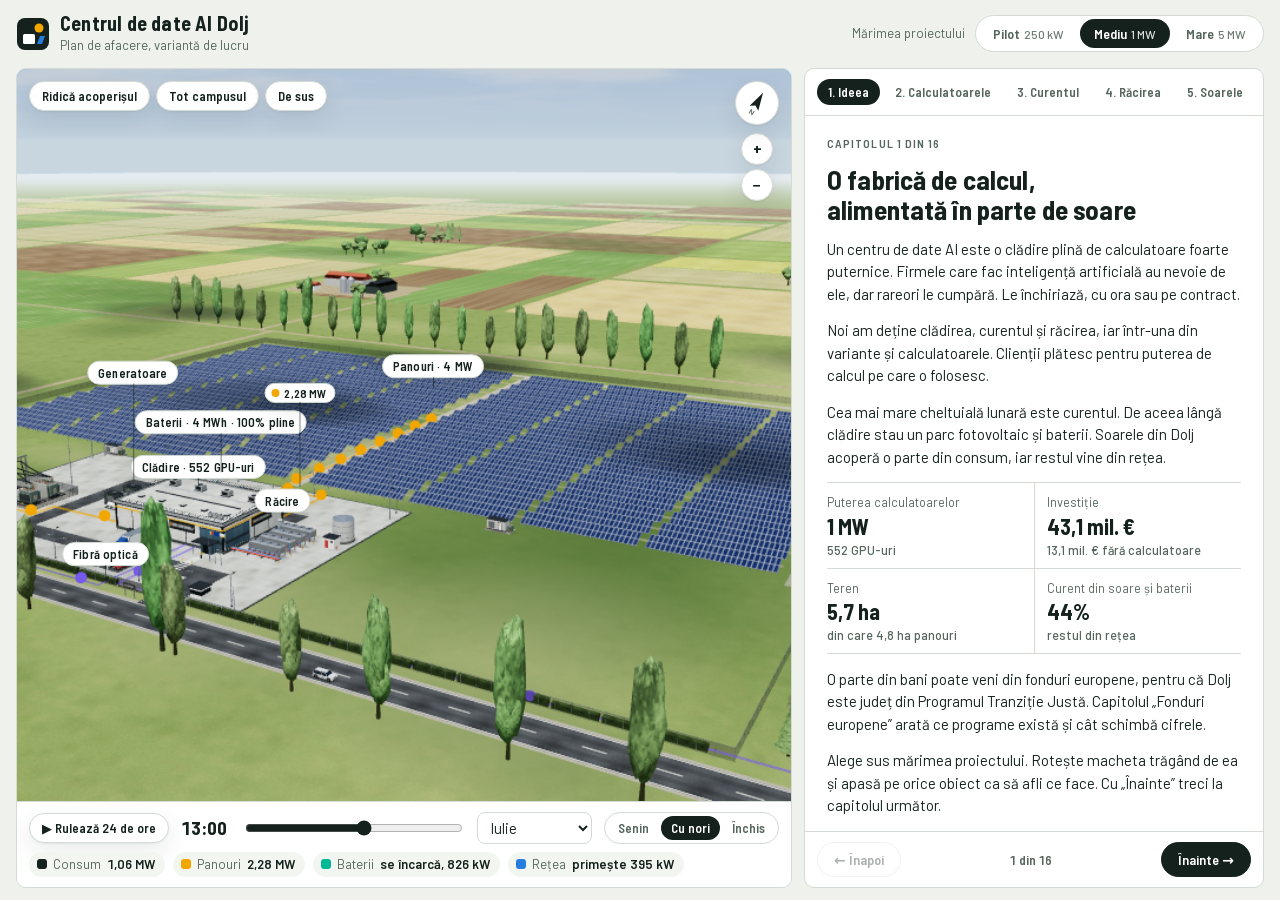
==== commit 5d4003fd: "Machetă mai detaliată: obiecte refăcute, curte și campus mai bogate, fluiditate pe telefon Scena est" ====
--- a/index.html
+++ b/index.html
@@ -341,7 +341,7 @@
       </div>
       <div class="dock">
         <div class="dock-row">
-          <button type="button" class="btn" id="play" aria-pressed="false">▶ O zi întreagă</button>
+          <button type="button" class="btn" id="play" aria-pressed="false">▶ Rulează 24 de ore</button>
           <div class="time">
             <output id="clock" for="hour">13:00</output>
             <input type="range" id="hour" min="0" max="23.75" step="0.25" value="13" aria-label="Ora din zi">
@@ -1421,7 +1421,7 @@
     SH.tire = M(0x15171a, { roughness: 0.95 });
     SH.wood = M(0xb08a5a, { roughness: 0.8 });
     SH.box = M(0xb89a6a, { roughness: 0.95 });
-    SH.contain = M(0xbfe0ee, { roughness: 0.1, metalness: 0.1, transparent: true, opacity: 0.28, depthWrite: false, env: 1.4 });
+    SH.contain = M(0xcfe6f0, { roughness: 0.08, metalness: 0, transparent: true, opacity: 0.2, depthWrite: false, env: 1.2 });
     SH.cabF = M(0xffffff, { map: TEX.cab, roughness: 0.5, metalness: 0.4, emissive: 0xffffff, emissiveMap: TEX.cabE, emissiveIntensity: 1 });
     SH.rackFront = M(0xffffff, { map: TEX.rack, roughness: 0.55, metalness: 0.4, emissive: 0xffffff, emissiveMap: TEX.rackE, emissiveIntensity: 1.6 });
     SH.rackBody = M(0x1b2024, { roughness: 0.5, metalness: 0.5 });
@@ -1439,10 +1439,10 @@
     SH.wire = new T.LineBasicMaterial({ color: 0x2c3236 });
     SH.hot = B(0xe8573f, { transparent: true, opacity: 0.16, depthWrite: false }); SH.cold = B(0x3f8fe8, { transparent: true, opacity: 0.12, depthWrite: false });
     SH.screen = B(0x7fd6ff); SH.led = B(0x35e08a); SH.upsLed = B(0x35e08a);
-    SH.zone = new T.MeshBasicMaterial({ colorWrite: false, depthWrite: false, transparent: true, opacity: 0 });
+    SH.zone = new T.MeshBasicMaterial({ colorWrite: false, depthWrite: false, transparent: true, opacity: 0, visible: false });
     SH.cloud = new T.MeshBasicMaterial({ map: TEX.shade, transparent: true, opacity: 0.3, depthWrite: false, fog: false });
     SH.lampHead = B(0x8a8f8c);
-    SH.smoke = new T.MeshBasicMaterial({ color: 0x6f6f6f, transparent: true, opacity: 0.34, depthWrite: false, toneMapped: false });
+    SH.smoke = new T.MeshBasicMaterial({ color: 0x6f6f6f, transparent: true, opacity: 0.5, depthWrite: false, toneMapped: false });
     SH.heat = B(0xff9a3c, { transparent: true, opacity: 0.3, depthWrite: false });
     SH.glow = new T.MeshBasicMaterial({ map: TEX.glow, transparent: true, opacity: 0, depthWrite: false, blending: T.AdditiveBlending, toneMapped: false });
     SH.carPaint = [0xb5332b, 0xeef0f0, 0x2b5596, 0x30353a, 0xcfc9bb, 0x7d868c].map(function (c) { return M(c, { roughness: 0.28, metalness: 0.55, env: 2.2 }); });
@@ -1454,7 +1454,7 @@
       [SH.louver, warm], [SH.door, cool], [SH.coil, 0xf2883a], [SH.trafo, 0xe2603c], [SH.trafoFin, 0xee7440], [SH.ceramic, warm], [SH.frame, warm], [SH.panelBack, warm], [SH.panel, 0xa868d0], [SH.green, 0x5a40a8],
       [SH.blue, 0x2fb4ff], [SH.red, 0xff6a2a], [SH.leaf, 0x141c50], [SH.trunk, 0x141c50], [SH.glass, 0x34389a], [SH.carGlass, 0x34389a], [SH.tire, 0x2a2a70], [SH.wood, 0x3a3a96], [SH.box, 0x3a3a96], [SH.contain, 0xf2a060],
       [SH.cabF, 0xe07038], [SH.rackFront, 0xffe070], [SH.rackBody, vhot], [SH.rackAlt, 0xf2883a], [SH.copper, 0xfff2a8], [SH.pcb, 0xff9a3c], [SH.person, 0xf29a3c], [SH.pants, 0xe08a3c], [SH.skin, 0xf2a03c], [SH.helmet, 0xf29a3c],
-      [SH.hazard, cool], [SH.sign, cool], [SH.fan, 0xf2883a]].map(function (e) { return { m: e[0], hot: e[1], base: e[0].color.getHex(), map: e[0].map || null }; });
+      [SH.hazard, cool], [SH.sign, cool], [SH.fan, 0xf2883a]].map(function (e) { return { m: e[0], hot: e[1], base: e[0].color.getHex(), map: e[0].map || null, metal: e[0].metalness }; });
     SH.crops.forEach(function (m) { THERM.push({ m: m, hot: 0x121844, base: m.color.getHex(), map: m.map }); });
     SH.carPaint.forEach(function (m) { THERM.push({ m: m, hot: 0x3a3a96, base: m.color.getHex(), map: null }); });
   }
@@ -1616,12 +1616,45 @@
 
 
   /* ---------- piese: fiecare functie pune un obiect intreg la locul lui ---------- */
-  function person(parent, x, y, z) {
-    box(parent, 0.13, 0.82, 0.15, SH.pants, x - 0.09, y + 0.41, z, false); box(parent, 0.13, 0.82, 0.15, SH.pants, x + 0.09, y + 0.41, z, false);
-    box(parent, 0.4, 0.58, 0.22, SH.person, x, y + 1.11, z);
-    box(parent, 0.1, 0.55, 0.12, SH.person, x - 0.26, y + 1.1, z, false); box(parent, 0.1, 0.55, 0.12, SH.person, x + 0.26, y + 1.1, z, false);
-    sph(parent, 0.115, SH.skin, x, y + 1.55, z, false, 1.1); sph(parent, 0.135, SH.helmet, x, y + 1.63, z, false, 0.6);
-  }
+  // ajutoare doar pentru piese: cutie care se ingusteaza in sus, bulgare turtit, disc in picioare, roata
+  function taper(parent, w, h, d, m, x, y, z, kx, kz, oz, cast) {
+    oz = oz || 0;
+    addGeo(parent, unit('tap|' + kx + '|' + kz + '|' + oz, function () {
+      var g = new T.BoxGeometry(1, 1, 1), P = g.attributes.position;
+      for (var i = 0; i < P.count; i++) if (P.getY(i) > 0) P.setXYZ(i, P.getX(i) * kx, P.getY(i), P.getZ(i) * kz + oz);
+      g.computeVertexNormals(); return g;
+    }), m, x, y, z, w, h, d, null, cast);
+  }
+  function blob(parent, m, x, y, z, sx, sy, sz, ry, cast) {
+    addGeo(parent, unit('ico1', function () { return new T.IcosahedronGeometry(1, 1); }), m, x, y, z, sx, sy, sz, ry ? [0.3 * ry, ry, 0] : null, cast);
+  }
+  function lump(parent, m, x, y, z, sx, sy, sz, ry, det, seed) {     // coroana de copac: sfera cu denivelari, cu umbrire neteda
+    addGeo(parent, unit('lump|' + det + '|' + seed, function () {
+      var g = new T.IcosahedronGeometry(1, det), P = g.attributes.position, N = g.attributes.normal, acc = {}, keys = [], i, k, v = new T.Vector3(), a = new T.Vector3(), b = new T.Vector3(), c = new T.Vector3();
+      for (i = 0; i < P.count; i++) {
+        v.set(P.getX(i), P.getY(i), P.getZ(i)); keys.push(Math.round(v.x * 500) + ',' + Math.round(v.y * 500) + ',' + Math.round(v.z * 500));
+        var n = Math.sin(v.x * 3.1 + seed) * Math.sin(v.y * 2.6 + seed * 1.7) * Math.sin(v.z * 3.3 + seed * 0.6) * 0.3 + Math.sin(v.x * 6.1 + v.y * 4.3 + seed * 2.1) * Math.sin(v.z * 5.7 + v.y * 3.9 + seed) * 0.13;
+        v.multiplyScalar(1 + n); P.setXYZ(i, v.x, v.y, v.z);
+      }
+      for (i = 0; i < P.count; i += 3) {
+        a.fromBufferAttribute(P, i); b.fromBufferAttribute(P, i + 1); c.fromBufferAttribute(P, i + 2); b.sub(a); c.sub(a); b.cross(c);
+        for (k = 0; k < 3; k++) { var e = acc[keys[i + k]] || (acc[keys[i + k]] = new T.Vector3()); e.add(b); }
+      }
+      for (i = 0; i < P.count; i++) { v.copy(acc[keys[i]]).normalize(); N.setXYZ(i, v.x, v.y, v.z); }
+      return g;
+    }), m, x, y, z, sx, sy, sz, ry ? [0, ry, 0] : null, true);
+  }
+  function vdisc(parent, r, m, x, y, z, alongX) {      // disc in picioare (ventilator pe o fata verticala)
+    addGeo(parent, unit('disc', function () { var g = new T.CircleGeometry(1, 20); g.rotateX(-Math.PI / 2); return g; }), m, x, y, z, r, 1, r, alongX ? [0, 0, -Math.PI / 2] : [Math.PI / 2, 0, 0], false);
+  }
+  function wheel(parent, x, y, z, r, w, sd) {          // roata cu janta; sd = partea pe care se vede janta
+    cyl(parent, r, r, w, SH.tire, x, y, z, 14, [0, 0, Math.PI / 2], false);
+    cyl(parent, r * 0.6, r * 0.6, 0.03, SH.silver, x + sd * (w / 2 + 0.005), y, z, 10, [0, 0, Math.PI / 2], false);
+    cyl(parent, r * 0.2, r * 0.2, 0.05, SH.dark, x + sd * (w / 2 + 0.01), y, z, 6, [0, 0, Math.PI / 2], false);
+  }
+
+  /* ---------- piese: fiecare functie pune un obiect intreg la locul lui ---------- */
+
   function rackDetail(parent, x, z) {       // un rack desenat in detaliu: usa se deschide, un server iese pe sine
     var g = new T.Group(); g.position.set(x, 0.3, z); parent.add(g);
     [[-0.57, -0.27], [-0.57, 0.27], [0.57, -0.27], [0.57, 0.27]].forEach(function (c) { box(g, 0.06, 2.2, 0.06, SH.rackBody, c[0], 1.1, c[1], false); });
@@ -1663,85 +1696,180 @@
     out.door = d;
     return out;
   }
+
+  function genset(parent, x, z, len, s) {     // grup electrogen in carcasa antifonica, lungimea pe axa x
+    var h = 2.7 * s, w = 2.5 * s, yb = 0.22 + 0.3 * s, top = yb + h, nd = Math.max(2, Math.round(len / 3)), i, sd;
+    box(parent, len + 0.4, 0.3 * s, w + 0.2, SH.dark, x, 0.22 + 0.15 * s, z);                                    // sasiu cu rezervor
+    box(parent, len, h, w, SH.contDark, x, yb + h / 2, z);
+    box(parent, len + 0.06, 0.1 * s, w + 0.06, SH.dark, x, top + 0.05 * s, z, false);                            // rama acoperisului
+    for (sd = -1; sd <= 1; sd += 2) {
+      box(parent, 0.06, h * 0.72, w * 0.8, SH.louver, x + sd * (len / 2 + 0.03), yb + h * 0.5, z, false);       // jaluzele la capete
+      box(parent, len * 0.2, h * 0.5, 0.05, SH.louver, x - len * 0.32, yb + h * 0.56, z + sd * (w / 2 + 0.02), false);   // prize de aer pe laterale
+      box(parent, 0.2 * s, 0.14 * s, 0.1 * s, SH.steel, x - len * 0.42, top + 0.12 * s, z + sd * (w / 2 - 0.1 * s), false); box(parent, 0.2 * s, 0.14 * s, 0.1 * s, SH.steel, x + len * 0.42, top + 0.12 * s, z + sd * (w / 2 - 0.1 * s), false);   // urechi de ridicare
+      for (i = 0; i <= nd; i++) {
+        box(parent, 0.05, h * 0.82, 0.03, SH.dark, x - len / 2 + i * len / nd, yb + h * 0.47, z + sd * (w / 2 + 0.015), false);          // usi de serviciu
+        if (i < nd) box(parent, 0.05, 0.28 * s, 0.05, SH.steel, x - len / 2 + (i + 0.85) * len / nd, yb + h * 0.45, z + sd * (w / 2 + 0.04), false);
+      }
+    }
+    box(parent, 0.7 * s, 0.9 * s, 0.14 * s, SH.silver, x + len * 0.38, yb + h * 0.55, z + w / 2 + 0.07 * s, false);     // tablou de comanda cu afisaj
+    box(parent, 0.34 * s, 0.2 * s, 0.02, SH.screen, x + len * 0.38, yb + h * 0.66, z + w / 2 + 0.15 * s, false); box(parent, 0.4 * s, 0.2 * s, 0.02, SH.hazard, x + len * 0.12, yb + h * 0.7, z + w / 2 + 0.03, false);
+    cyl(parent, 0.3 * s, 0.3 * s, len * 0.3, SH.silver, x + len * 0.16, top + 0.36 * s, z, 12, [0, 0, Math.PI / 2]);  // toba de esapament
+    box(parent, 0.12 * s, 0.3 * s, 0.5 * s, SH.steel, x + len * 0.06, top + 0.2 * s, z, false); box(parent, 0.12 * s, 0.3 * s, 0.5 * s, SH.steel, x + len * 0.26, top + 0.2 * s, z, false);
+    cyl(parent, 0.13 * s, 0.13 * s, 1.5 * s, SH.silver, x + len * 0.3, top + 1.1 * s, z, 10);                          // cosul, cu capac de ploaie
+    cyl(parent, 0.2 * s, 0.2 * s, 0.03 * s, SH.steel, x + len * 0.3 + 0.08 * s, top + 1.92 * s, z, 10, [0, 0, 0.5], false);
+    box(parent, len * 0.28, 0.25 * s, w * 0.8, SH.dark, x - len * 0.3, top + 0.125 * s, z, false);                    // radiator pe acoperis
+    disc(parent, w * 0.3, SH.fan, x - len * 0.3, top + 0.26 * s, z); disc(parent, w * 0.33, SH.grille, x - len * 0.3, top + 0.275 * s, z);
+    var tz = z + w / 2 + 1.5 * s, tl = len * 0.5;                                                                      // rezervor de motorina in cuva
+    cyl(parent, 0.6 * s, 0.6 * s, tl, SH.white, x, 0.22 + 1.0 * s, tz, 14, [0, 0, Math.PI / 2]);
+    blob(parent, SH.white, x - tl / 2, 0.22 + 1.0 * s, tz, 0.2 * s, 0.6 * s, 0.6 * s, 0, false); blob(parent, SH.white, x + tl / 2, 0.22 + 1.0 * s, tz, 0.2 * s, 0.6 * s, 0.6 * s, 0, false);
+    box(parent, 0.2, 0.5 * s, 1.0 * s, SH.steel, x - len * 0.17, 0.22 + 0.25 * s, tz, false); box(parent, 0.2, 0.5 * s, 1.0 * s, SH.steel, x + len * 0.17, 0.22 + 0.25 * s, tz, false);
+    cyl(parent, 0.09 * s, 0.09 * s, 0.16 * s, SH.red, x - tl * 0.25, 0.22 + 1.66 * s, tz, 8, null, false); cyl(parent, 0.035 * s, 0.035 * s, 0.6 * s, SH.steel, x + tl * 0.3, 0.22 + 1.85 * s, tz, 6, null, false);
+    cyl(parent, 0.04 * s, 0.04 * s, 1.5 * s, SH.steel, x + tl * 0.1, 0.22 + 0.5 * s, z + w / 2 + 0.75 * s, 6, [Math.PI / 2, 0, 0], false);      // teava de motorina spre motor
+    var bl = tl + 1.2 * s, bz = 1.7 * s;
+    box(parent, bl, 0.3 * s, 0.1, SH.base, x, 0.22 + 0.15 * s, tz + bz / 2, false); box(parent, 0.1, 0.3 * s, bz, SH.base, x - bl / 2, 0.22 + 0.15 * s, tz, false); box(parent, 0.1, 0.3 * s, bz, SH.base, x + bl / 2, 0.22 + 0.15 * s, tz, false);
+    ao(parent, len, w, x, 0.235, z, 1.5);
+    return [x + len * 0.3, top + 2.0 * s, z];
+  }
+
   function transformer(parent, x, z, s) {
     var y0 = 0.32, i, sd;
     box(parent, 3.6 * s, 0.25 * s, 2.6 * s, SH.dark, x, y0 + 0.125 * s, z);                                       // sasiu
+    box(parent, 3.9 * s, 0.1 * s, 0.22 * s, SH.steel, x, y0 + 0.03 * s, z - 0.8 * s, false); box(parent, 3.9 * s, 0.1 * s, 0.22 * s, SH.steel, x, y0 + 0.03 * s, z + 0.8 * s, false);   // sine
     box(parent, 3 * s, 2.3 * s, 1.9 * s, SH.trafo, x, y0 + 1.4 * s, z);                                           // cuva cu ulei
     box(parent, 3.2 * s, 0.12 * s, 2.1 * s, SH.trafo, x, y0 + 2.6 * s, z, false);
-    for (sd = -1; sd <= 1; sd += 2) {                                                                              // radiatoare, lamela cu lamela
+    for (i = -1; i <= 1; i++) box(parent, 0.06 * s, 2.2 * s, 1.96 * s, SH.trafo, x + i * 0.75 * s, y0 + 1.4 * s, z, false);                        // nervuri de rigidizare
+    for (sd = -1; sd <= 1; sd += 2) {                                                                              // radiatoare, lamela cu lamela, cu ventilatoare
       for (i = 0; i < 9; i++) box(parent, 0.07 * s, 1.75 * s, 0.62 * s, SH.trafoFin, x - 1.2 * s + i * 0.3 * s, y0 + 1.35 * s, z + sd * 1.32 * s);
       cyl(parent, 0.07 * s, 0.07 * s, 2.7 * s, SH.trafo, x, y0 + 2.2 * s, z + sd * 1.3 * s, 8, [0, 0, Math.PI / 2], false);
       cyl(parent, 0.07 * s, 0.07 * s, 2.7 * s, SH.trafo, x, y0 + 0.55 * s, z + sd * 1.3 * s, 8, [0, 0, Math.PI / 2], false);
+      for (i = -1; i <= 1; i += 2) {
+        cyl(parent, 0.34 * s, 0.34 * s, 0.07 * s, SH.dark, x + i * 0.62 * s, y0 + 1.35 * s, z + sd * 1.66 * s, 14, [Math.PI / 2, 0, 0], false);
+        vdisc(parent, 0.3 * s, SH.fan, x + i * 0.62 * s, y0 + 1.35 * s, z + sd * 1.7 * s, false);
+      }
     }
     for (i = -1; i <= 1; i++) {                                                                                    // izolatoare: inalta tensiune (mari) si joasa (mici)
+      cyl(parent, 0.13 * s, 0.2 * s, 0.14 * s, SH.trafo, x + i * 0.85 * s, y0 + 2.72 * s, z - 0.35 * s, 10, null, false);
       cyl(parent, 0.09 * s, 0.17 * s, 1.25 * s, SH.ceramic, x + i * 0.85 * s, y0 + 3.28 * s, z - 0.35 * s, 10);
       cyl(parent, 0.05 * s, 0.05 * s, 0.22 * s, SH.silver, x + i * 0.85 * s, y0 + 4.0 * s, z - 0.35 * s, 8, null, false);
       cyl(parent, 0.06 * s, 0.1 * s, 0.5 * s, SH.ceramic, x + i * 0.5 * s, y0 + 2.9 * s, z + 0.55 * s, 8, null, false);
-    }
-    cyl(parent, 0.36 * s, 0.36 * s, 2.3 * s, SH.trafo, x, y0 + 3.5 * s, z + 0.2 * s, 12, [0, 0, Math.PI / 2]);     // conservatorul de ulei
+      cyl(parent, 0.035 * s, 0.035 * s, 0.12 * s, SH.copper, x + i * 0.5 * s, y0 + 3.2 * s, z + 0.55 * s, 6, null, false);
+    }
+    cyl(parent, 0.36 * s, 0.36 * s, 2.3 * s, SH.trafo, x, y0 + 3.5 * s, z + 0.2 * s, 12, [0, 0, Math.PI / 2]);     // conservatorul de ulei, cu capace bombate
+    blob(parent, SH.trafo, x - 1.15 * s, y0 + 3.5 * s, z + 0.2 * s, 0.14 * s, 0.36 * s, 0.36 * s, 0, false); blob(parent, SH.trafo, x + 1.15 * s, y0 + 3.5 * s, z + 0.2 * s, 0.14 * s, 0.36 * s, 0.36 * s, 0, false);
     box(parent, 0.1 * s, 0.6 * s, 0.1 * s, SH.trafo, x - 0.8 * s, y0 + 2.95 * s, z + 0.2 * s, false); box(parent, 0.1 * s, 0.6 * s, 0.1 * s, SH.trafo, x + 0.8 * s, y0 + 2.95 * s, z + 0.2 * s, false);
+    cyl(parent, 0.045 * s, 0.045 * s, 0.75 * s, SH.steel, x + 0.35 * s, y0 + 2.98 * s, z + 0.02 * s, 6, [0.5, 0, 0], false); box(parent, 0.16 * s, 0.14 * s, 0.14 * s, SH.dark, x + 0.35 * s, y0 + 2.98 * s, z + 0.02 * s, false);   // teava de ulei cu releu
+    box(parent, 0.18 * s, 0.18 * s, 0.03 * s, SH.white, x + 1.0 * s, y0 + 3.5 * s, z + 0.57 * s, false);            // indicator de nivel
     box(parent, 0.3 * s, 0.9 * s, 0.6 * s, SH.silver, x + 1.65 * s, y0 + 1.3 * s, z, false);                       // dulap de comanda
-    var bw = 4.6 * s, bd = 4.2 * s;                                                                                 // cuva de retentie din beton
+    box(parent, 0.02 * s, 0.2 * s, 0.3 * s, SH.hazard, x + 1.81 * s, y0 + 1.5 * s, z, false);
+    box(parent, 0.5 * s, 1.5 * s, 1.0 * s, SH.trafo, x - 1.75 * s, y0 + 1.5 * s, z);                               // comutatorul de ploturi
+    box(parent, 0.26 * s, 0.5 * s, 0.4 * s, SH.silver, x - 2.12 * s, y0 + 1.0 * s, z + 0.2 * s, false); cyl(parent, 0.04 * s, 0.04 * s, 0.9 * s, SH.steel, x - 2.05 * s, y0 + 1.7 * s, z + 0.2 * s, 6, null, false);
+    var bw = 4.6 * s, bd = 4.2 * s;                                                                                 // cuva de retentie din beton, cu pietris
     box(parent, bw, 0.35, 0.18, SH.base, x, 0.45, z - bd / 2, false); box(parent, bw, 0.35, 0.18, SH.base, x, 0.45, z + bd / 2, false);
     box(parent, 0.18, 0.35, bd, SH.base, x - bw / 2, 0.45, z, false); box(parent, 0.18, 0.35, bd, SH.base, x + bw / 2, 0.45, z, false);
     ao(parent, 3.4 * s, 3.3 * s, x, 0.34, z, 1.6);
     return [-1, 0, 1].map(function (k) { return new T.Vector3(x + k * 0.85 * s, y0 + 4.1 * s, z - 0.35 * s); });
   }
-  function genset(parent, x, z, len, s) {     // grup electrogen in carcasa antifonica, lungimea pe axa x
-    var h = 2.7 * s, w = 2.5 * s, yb = 0.22 + 0.3 * s, top = yb + h, nd = Math.max(2, Math.round(len / 3)), i;
-    box(parent, len + 0.4, 0.3 * s, w + 0.2, SH.dark, x, 0.22 + 0.15 * s, z);                                    // sasiu cu rezervor
-    box(parent, len, h, w, SH.contDark, x, yb + h / 2, z);
-    box(parent, 0.06, h * 0.72, w * 0.8, SH.louver, x - len / 2 - 0.03, yb + h * 0.5, z, false); box(parent, 0.06, h * 0.72, w * 0.8, SH.louver, x + len / 2 + 0.03, yb + h * 0.5, z, false);
-    for (i = 0; i <= nd; i++) for (var sd = -1; sd <= 1; sd += 2) {
-      box(parent, 0.05, h * 0.82, 0.03, SH.dark, x - len / 2 + i * len / nd, yb + h * 0.47, z + sd * (w / 2 + 0.015), false);          // usi de serviciu
-      if (i < nd) box(parent, 0.05, 0.28 * s, 0.05, SH.steel, x - len / 2 + (i + 0.85) * len / nd, yb + h * 0.45, z + sd * (w / 2 + 0.04), false);
-    }
-    cyl(parent, 0.3 * s, 0.3 * s, len * 0.3, SH.silver, x + len * 0.16, top + 0.36 * s, z, 12, [0, 0, Math.PI / 2]);  // toba de esapament
-    cyl(parent, 0.13 * s, 0.13 * s, 1.5 * s, SH.silver, x + len * 0.3, top + 1.1 * s, z, 10);                          // cosul
-    box(parent, len * 0.28, 0.25 * s, w * 0.8, SH.dark, x - len * 0.3, top + 0.125 * s, z, false);                    // radiator pe acoperis
-    disc(parent, w * 0.3, SH.fan, x - len * 0.3, top + 0.26 * s, z);
-    var tz = z + w / 2 + 1.5 * s;                                                                                      // rezervor de motorina
-    cyl(parent, 0.6 * s, 0.6 * s, len * 0.5, SH.white, x, 0.22 + 1.0 * s, tz, 14, [0, 0, Math.PI / 2]);
-    box(parent, 0.2, 0.5 * s, 1.0 * s, SH.steel, x - len * 0.17, 0.22 + 0.25 * s, tz, false); box(parent, 0.2, 0.5 * s, 1.0 * s, SH.steel, x + len * 0.17, 0.22 + 0.25 * s, tz, false);
-    ao(parent, len, w, x, 0.235, z, 1.5);
-    return [x + len * 0.3, top + 2.0 * s, z];
-  }
+  function towerLattice(parent, x, z, h) {    // stalp metalic cu zabrele, pentru linia de 110 kV
+    var b = h * 0.1, t = h * 0.022 + 0.3, hb = h * 0.78, ns = 5, i, s, c = [[1, 1], [1, -1], [-1, -1], [-1, 1]], th = Math.max(0.14, h * 0.009);
+    for (i = 0; i < 4; i++) {
+      box(parent, th * 5, 0.5, th * 5, SH.concrete, x + c[i][0] * b, 0.25, z + c[i][1] * b, false);                 // fundatii
+      beam(parent, SH.steel, x + c[i][0] * b, 0, z + c[i][1] * b, x + c[i][0] * t, hb, z + c[i][1] * t, th * 1.3);
+      beam(parent, SH.steel, x + c[i][0] * t, hb, z + c[i][1] * t, x + c[i][0] * t * 0.6, h, z + c[i][1] * t * 0.6, th * 1.1);
+    }
+    for (s = 0; s < ns; s++) {
+      var yA = hb * s / ns, yB = hb * (s + 1) / ns, wA = b + (t - b) * s / ns, wB = b + (t - b) * (s + 1) / ns;
+      for (i = 0; i < 4; i++) {
+        var p = c[i], q = c[(i + 1) % 4];
+        beam(parent, SH.steel, x + p[0] * wA, yA, z + p[1] * wA, x + q[0] * wB, yB, z + q[1] * wB, th, false);
+        beam(parent, SH.steel, x + q[0] * wA, yA, z + q[1] * wA, x + p[0] * wB, yB, z + p[1] * wB, th, false);
+        beam(parent, SH.steel, x + p[0] * wB, yB, z + p[1] * wB, x + q[0] * wB, yB, z + q[1] * wB, th, false);
+      }
+    }
+    var a = h * 0.2, y1 = h * 0.8, y2 = h * 0.93, ins = Math.max(1.2, h * 0.05), arms = [[-a, y1], [a * 0.75, y2], [a, y1]];
+    arms.forEach(function (e) {
+      beam(parent, SH.steel, x, e[1] + h * 0.035, z, x, e[1], z + e[0], th); beam(parent, SH.steel, x, e[1] - h * 0.02, z, x, e[1], z + e[0], th, false);
+      cyl(parent, 0.11, 0.11, ins, SH.ceramic, x, e[1] - ins / 2, z + e[0], 8, null, false);
+      box(parent, 0.5, 0.08, 0.12, SH.silver, x, e[1] - ins - 0.02, z + e[0], false); box(parent, th * 1.6, th * 1.6, th * 1.6, SH.steel, x, e[1], z + e[0], false);    // clema conductorului
+    });
+    cyl(parent, 0.03, 0.05, h * 0.06, SH.steel, x, h * 1.03, z, 6, null, false);                                    // paratrasnet
+    return arms.map(function (e) { return new T.Vector3(x, e[1] - ins, z + e[0]); });
+  }
+  function poleMV(parent, x, z, h) {          // stalp de beton pentru linia de medie tensiune
+    cyl(parent, 0.13, 0.22, h, SH.base, x, h / 2, z, 8); cyl(parent, 0.3, 0.34, 0.25, SH.concrete, x, 0.125, z, 8, null, false);
+    box(parent, 0.12, 0.12, 2.8, SH.steel, x, h * 0.93, z); box(parent, 0.1, 0.5, 0.1, SH.steel, x, h * 0.93 + 0.3, z, false);
+    beam(parent, SH.steel, x, h * 0.93 - 0.9, z, x, h * 0.93, z - 1.0, 0.05, false); beam(parent, SH.steel, x, h * 0.93 - 0.9, z, x, h * 0.93, z + 1.0, 0.05, false);   // contrafise
+    box(parent, 0.26, 0.2, 0.012, SH.hazard, x, 2.2, z + 0.2, false);
+    return [-1.25, 0, 1.25].map(function (dz, i) {
+      var yy = h * 0.93 + (i === 1 ? 0.75 : 0.35);
+      cyl(parent, 0.05, 0.08, 0.5, SH.ceramic, x, yy - 0.2, z + dz, 8, null, false);
+      cyl(parent, 0.025, 0.025, 0.06, SH.silver, x, yy + 0.07, z + dz, 6, null, false);
+      return new T.Vector3(x, yy + 0.05, z + dz);
+    });
+  }
+  function wire(parent, a, b, sag) {
+    var pts = [];
+    for (var i = 0; i <= 12; i++) { var t = i / 12, p = a.clone().lerp(b, t); p.y -= Math.sin(Math.PI * t) * sag; pts.push(p); }
+    parent.add(new T.Line(new T.BufferGeometry().setFromPoints(pts), SH.wire));
+  }
+
   function coolerTpl(len) {                   // racitor uscat: baterie cu lamele, ventilatoare deasupra
     return tpl(function (g) {
       var i, j, nf = Math.max(2, Math.round(len / 2.3));
-      for (i = 0; i < 3; i++) for (j = -1; j <= 1; j += 2) box(g, 0.12, 1.2, 0.12, SH.steel, -len / 2 + 0.3 + i * (len - 0.6) / 2, 0.6, j * 1.0, false);
+      for (i = 0; i < 3; i++) for (j = -1; j <= 1; j += 2) { box(g, 0.12, 1.2, 0.12, SH.steel, -len / 2 + 0.3 + i * (len - 0.6) / 2, 0.6, j * 1.0, false); box(g, 0.3, 0.03, 0.3, SH.steel, -len / 2 + 0.3 + i * (len - 0.6) / 2, 0.015, j * 1.0, false); }
+      for (j = -1; j <= 1; j += 2) for (i = 0; i < 2; i++) beam(g, SH.steel, -len / 2 + 0.3 + i * (len - 0.6) / 2, 0.15, j * 1.0, -len / 2 + 0.3 + (i + 1) * (len - 0.6) / 2, 1.1, j * 1.0, 0.05, false);    // contravantuiri
       box(g, len, 0.12, 2.3, SH.steel, 0, 1.22, 0, false);
       box(g, len - 0.1, 1.25, 2.2, SH.coil, 0, 1.9, 0);
       box(g, len, 0.1, 2.3, SH.silver, 0, 2.57, 0, false);
       box(g, 0.1, 1.3, 2.3, SH.silver, -len / 2, 1.9, 0, false); box(g, 0.1, 1.3, 2.3, SH.silver, len / 2, 1.9, 0, false);
+      for (i = 1; i < nf; i++) for (j = -1; j <= 1; j += 2) box(g, 0.08, 1.26, 0.04, SH.silver, -len / 2 + i * len / nf, 1.9, j * 1.12, false);      // montantii dintre celule
       for (var f = 0; f < nf; f++) {
         var fx = -len / 2 + (f + 0.5) * len / nf;
-        cyl(g, 0.98, 0.98, 0.28, SH.silver, fx, 2.76, 0, 20, null, false);
-        disc(g, 0.9, SH.dark, fx, 2.905, 0); disc(g, 0.88, SH.fan, fx, 2.915, 0); disc(g, 0.96, SH.grille, fx, 2.93, 0);
+        cyl(g, 0.98, 1.04, 0.3, SH.silver, fx, 2.77, 0, 20, null, false);
+        disc(g, 0.92, SH.dark, fx, 2.86, 0); disc(g, 0.9, SH.fan, fx, 2.9, 0); disc(g, 0.97, SH.grille, fx, 2.93, 0);
+        cyl(g, 0.16, 0.2, 0.14, SH.dark, fx, 2.95, 0, 10, null, false);                                 // motorul ventilatorului
       }
       cyl(g, 0.1, 0.1, len, SH.blue, 0, 1.0, 1.25, 8, [0, 0, Math.PI / 2], false); cyl(g, 0.1, 0.1, len, SH.red, 0, 0.75, 1.25, 8, [0, 0, Math.PI / 2], false);
+      for (i = -1; i <= 1; i += 2) {                                                                    // colectoarele care leaga bateria de tevi
+        cyl(g, 0.07, 0.07, 1.5, SH.blue, i * (len / 2 - 0.5), 1.72, 1.2, 8, null, false); cyl(g, 0.07, 0.07, 1.3, SH.red, i * (len / 2 - 0.9), 1.38, 1.2, 8, null, false);
+      }
+      box(g, 0.5, 0.7, 0.22, SH.silver, len / 2 - 0.45, 1.75, -1.26, false); box(g, 0.2, 0.12, 0.02, SH.led, len / 2 - 0.45, 1.95, -1.375, false);   // cutia electrica
+      cyl(g, 0.03, 0.03, 1.2, SH.dark, len / 2 - 0.45, 0.8, -1.26, 6, null, false);
       ao(g, len, 2.4, 0, 0.02, 0, 1.5);
     });
   }
+
   function bessTpl() {                        // container de baterii de 20 de picioare
     return tpl(function (g) {
-      var i;
+      var i, sx, sz;
       box(g, 6.6, 0.3, 3.0, SH.concrete, 0, 0.15, 0, false);
       box(g, 6.1, 0.18, 2.46, SH.dark, 0, 0.39, 0, false);
       box(g, 6.06, 2.6, 2.44, SH.cont, 0, 1.78, 0);
-      box(g, 6.1, 0.34, 2.48, SH.green, 0, 2.86, 0, false);
-      for (i = 0; i < 6; i++) {
+      box(g, 6.1, 0.3, 2.48, SH.green, 0, 2.88, 0, false);
+      for (sx = -1; sx <= 1; sx += 2) for (sz = -1; sz <= 1; sz += 2) {                                  // stalpii si colturile containerului
+        box(g, 0.13, 2.62, 0.13, SH.white, sx * 3.0, 1.78, sz * 1.19, false);
+        box(g, 0.19, 0.14, 0.19, SH.dark, sx * 3.0, 0.55, sz * 1.19, false); box(g, 0.19, 0.14, 0.19, SH.dark, sx * 3.0, 3.02, sz * 1.19, false);
+      }
+      for (i = 0; i < 6; i++) {                                                                          // usile modulelor: balamale, bare de inchidere, aerisiri
         var dx = -2.5 + i * 1.0;
-        box(g, 0.94, 2.2, 0.04, SH.white, dx, 1.62, 1.235, false);
-        box(g, 0.03, 0.9, 0.03, SH.steel, dx + 0.36, 1.6, 1.27, false);
-        if (i % 2 === 0) box(g, 0.5, 0.3, 0.02, SH.louver, dx, 0.85, 1.262, false);
+        box(g, 0.94, 2.14, 0.04, SH.white, dx, 1.6, 1.235, false);
+        cyl(g, 0.018, 0.018, 2.1, SH.steel, dx + 0.3, 1.6, 1.275, 5, null, false); box(g, 0.05, 0.16, 0.05, SH.dark, dx + 0.3, 1.5, 1.29, false);
+        box(g, 0.04, 0.12, 0.03, SH.steel, dx - 0.44, 2.3, 1.262, false); box(g, 0.04, 0.12, 0.03, SH.steel, dx - 0.44, 0.9, 1.262, false);
+        if (i % 2 === 0) box(g, 0.5, 0.3, 0.02, SH.louver, dx - 0.05, 0.85, 1.262, false); else box(g, 0.2, 0.2, 0.012, SH.hazard, dx - 0.1, 2.25, 1.262, false);
       }
-      box(g, 0.24, 0.24, 0.015, SH.hazard, 2.5, 2.3, 1.262, false);
-      for (i = -1; i <= 1; i += 2) { box(g, 0.45, 1.3, 1.5, SH.silver, i * 3.27, 1.5, 0); box(g, 0.02, 1.0, 1.2, SH.louver, i * 3.5, 1.5, 0, false); }
-      for (i = -1; i <= 1; i++) box(g, 1.2, 0.12, 1.0, SH.white, i * 1.9, 3.12, 0, false);
+      for (i = 0; i <= 6; i++) box(g, 0.035, 2.2, 0.05, SH.dark, -3.0 + i * 1.0, 1.6, 1.232, false);   // rosturile dintre usi
+      box(g, 0.6, 0.16, 0.012, SH.white, -2.45, 2.5, 1.262, false); box(g, 0.3, 0.05, 0.02, SH.led, 2.3, 2.6, 1.262, false);     // eticheta si lumina de stare
+      for (i = -1; i <= 1; i += 2) {                                                                     // aparatele de aer conditionat de la capete
+        box(g, 0.45, 1.3, 1.5, SH.silver, i * 3.27, 1.5, 0); box(g, 0.02, 0.36, 1.2, SH.louver, i * 3.5, 1.0, 0, false);
+        cyl(g, 0.4, 0.4, 0.03, SH.dark, i * 3.495, 1.72, 0, 16, [0, 0, Math.PI / 2], false); vdisc(g, 0.36, SH.fan, i * 3.515, 1.72, 0, true);
+        box(g, 0.5, 0.06, 1.56, SH.steel, i * 3.27, 0.82, 0, false);
+      }
+      for (i = -1; i <= 1; i++) { box(g, 1.2, 0.12, 1.0, SH.white, i * 1.9, 3.12, 0, false); box(g, 1.3, 0.03, 1.1, SH.steel, i * 1.9, 3.045, 0, false); }      // clapete de siguranta pe acoperis
+      box(g, 0.5, 0.5, 0.22, SH.steel, 2.3, 0.72, -1.33, false); for (i = -1; i <= 1; i++) cyl(g, 0.04, 0.04, 0.3, SH.dark, 2.3 + i * 0.14, 0.4, -1.36, 6, null, false);   // intrarea cablurilor
+      box(g, 0.5, 0.7, 0.26, SH.red, -2.5, 1.3, -1.35, false); cyl(g, 0.03, 0.03, 1.2, SH.red, -2.5, 2.2, -1.3, 6, null, false);                                   // stingere a incendiilor
       ao(g, 6.8, 3.0, 0, 0.02, 0, 1.45);
     });
   }
+
   function pvTableTpl() {                     // o masa de panouri: 52 de module pe structura metalica, inclinata 25 de grade spre sud
     var a = 0.436, ca = Math.cos(a), sa = Math.sin(a), yc = 1.9, rot = [a, 0, 0], np = Q.lite ? 4 : 7;
     return tpl(function (g) {
@@ -1757,75 +1885,123 @@
     });
   }
   function inverterStation(parent, x, z) {    // statie de invertoare cu transformator, pe placa de beton
+    var i, sd;
     box(parent, 6.8, 0.3, 3.2, SH.concrete, x, 0.15, z, false);
-    box(parent, 5.0, 2.5, 2.4, SH.cont, x - 0.6, 1.55, z);
-    box(parent, 1.6, 1.6, 0.04, SH.louver, x - 1.8, 1.5, z + 1.22, false); box(parent, 0.9, 2.0, 0.04, SH.white, x + 0.4, 1.4, z + 1.22, false); box(parent, 0.03, 0.5, 0.03, SH.steel, x + 0.7, 1.4, z + 1.25, false);
-    box(parent, 1.1, 1.5, 1.4, SH.trafo, x + 2.7, 1.05, z); for (var i = 0; i < 3; i++) cyl(parent, 0.05, 0.08, 0.4, SH.ceramic, x + 2.7, 2.0, z - 0.4 + i * 0.4, 8, null, false);
+    box(parent, 5.04, 0.14, 2.44, SH.dark, x - 0.6, 0.37, z, false);
+    box(parent, 5.0, 2.4, 2.4, SH.cont, x - 0.6, 1.64, z);
+    box(parent, 5.2, 0.1, 2.6, SH.trim, x - 0.6, 2.89, z);                                              // acoperis cu streasina
+    box(parent, 1.6, 1.6, 0.04, SH.louver, x - 1.8, 1.55, z + 1.22, false); box(parent, 1.4, 0.9, 0.04, SH.louver, x - 1.6, 1.9, z - 1.22, false);
+    box(parent, 0.9, 2.0, 0.04, SH.white, x + 0.4, 1.46, z + 1.22, false); box(parent, 1.0, 2.1, 0.02, SH.dark, x + 0.4, 1.48, z + 1.205, false);   // usa cu toc
+    box(parent, 0.03, 0.5, 0.03, SH.steel, x + 0.7, 1.4, z + 1.25, false); box(parent, 0.22, 0.22, 0.012, SH.hazard, x + 0.3, 1.95, z + 1.245, false);
+    box(parent, 0.3, 0.2, 0.012, SH.white, x + 1.3, 2.2, z + 1.21, false);
+    box(parent, 0.7, 0.6, 0.3, SH.silver, x - 1.9, 1.1, z - 1.36, false); vdisc(parent, 0.22, SH.fan, x - 1.9, 1.1, z - 1.52, false);                // aer conditionat
+    box(parent, 1.1, 1.5, 1.4, SH.trafo, x + 2.7, 1.05, z); box(parent, 1.2, 0.08, 1.5, SH.trafo, x + 2.7, 1.84, z, false);                        // transformatorul de ridicare
+    for (sd = -1; sd <= 1; sd += 2) for (i = 0; i < 4; i++) box(parent, 0.06, 1.1, 0.26, SH.trafoFin, x + 2.3 + i * 0.26, 1.0, z + sd * 0.84);
+    for (i = 0; i < 3; i++) { cyl(parent, 0.05, 0.08, 0.4, SH.ceramic, x + 2.7, 2.08, z - 0.4 + i * 0.4, 8, null, false); cyl(parent, 0.025, 0.025, 0.1, SH.silver, x + 2.7, 2.32, z - 0.4 + i * 0.4, 6, null, false); }
+    box(parent, 0.5, 0.03, 0.8, SH.steel, x + 2.05, 0.315, z, false);                                   // capacul canalului de cabluri
+    for (sd = -1; sd <= 1; sd += 2) cyl(parent, 0.07, 0.07, 0.9, SH.stripe, x + sd * 3.2, 0.75, z + 1.45, 8, null, false);     // stalpisori de protectie
     ao(parent, 6.8, 3.2, x, 0.03, z, 1.4);
   }
-  function towerLattice(parent, x, z, h) {    // stalp metalic cu zabrele, pentru linia de 110 kV
-    var b = h * 0.1, t = h * 0.022 + 0.3, hb = h * 0.78, ns = 5, i, s, c = [[1, 1], [1, -1], [-1, -1], [-1, 1]], th = Math.max(0.14, h * 0.009);
-    for (i = 0; i < 4; i++) {
-      beam(parent, SH.steel, x + c[i][0] * b, 0, z + c[i][1] * b, x + c[i][0] * t, hb, z + c[i][1] * t, th * 1.3);
-      beam(parent, SH.steel, x + c[i][0] * t, hb, z + c[i][1] * t, x + c[i][0] * t * 0.6, h, z + c[i][1] * t * 0.6, th * 1.1);
-    }
-    for (s = 0; s < ns; s++) {
-      var yA = hb * s / ns, yB = hb * (s + 1) / ns, wA = b + (t - b) * s / ns, wB = b + (t - b) * (s + 1) / ns;
-      for (i = 0; i < 4; i++) {
-        var p = c[i], q = c[(i + 1) % 4];
-        beam(parent, SH.steel, x + p[0] * wA, yA, z + p[1] * wA, x + q[0] * wB, yB, z + q[1] * wB, th, false);
-        beam(parent, SH.steel, x + q[0] * wA, yA, z + q[1] * wA, x + p[0] * wB, yB, z + p[1] * wB, th, false);
-        beam(parent, SH.steel, x + p[0] * wB, yB, z + p[1] * wB, x + q[0] * wB, yB, z + q[1] * wB, th, false);
-      }
-    }
-    var a = h * 0.2, y1 = h * 0.8, y2 = h * 0.93, ins = Math.max(1.2, h * 0.05), arms = [[-a, y1], [a * 0.75, y2], [a, y1]];
-    arms.forEach(function (e) {
-      beam(parent, SH.steel, x, e[1] + h * 0.035, z, x, e[1], z + e[0], th); beam(parent, SH.steel, x, e[1] - h * 0.02, z, x, e[1], z + e[0], th, false);
-      cyl(parent, 0.09, 0.09, ins, SH.ceramic, x, e[1] - ins / 2, z + e[0], 8, null, false);
-    });
-    return arms.map(function (e) { return new T.Vector3(x, e[1] - ins, z + e[0]); });
-  }
-  function poleMV(parent, x, z, h) {          // stalp de beton pentru linia de medie tensiune
-    cyl(parent, 0.13, 0.22, h, SH.base, x, h / 2, z, 8);
-    box(parent, 0.12, 0.12, 2.8, SH.steel, x, h * 0.93, z); box(parent, 0.1, 0.5, 0.1, SH.steel, x, h * 0.93 + 0.3, z, false);
-    return [-1.25, 0, 1.25].map(function (dz, i) {
-      var yy = h * 0.93 + (i === 1 ? 0.75 : 0.35);
-      cyl(parent, 0.05, 0.08, 0.5, SH.ceramic, x, yy - 0.2, z + dz, 8, null, false);
-      return new T.Vector3(x, yy + 0.05, z + dz);
-    });
-  }
-  function wire(parent, a, b, sag) {
-    var pts = [];
-    for (var i = 0; i <= 12; i++) { var t = i / 12, p = a.clone().lerp(b, t); p.y -= Math.sin(Math.PI * t) * sag; pts.push(p); }
-    parent.add(new T.Line(new T.BufferGeometry().setFromPoints(pts), SH.wire));
-  }
-  function car(parent, x, z, ci) {            // lung pe z
-    var p = SH.carPaint[ci % SH.carPaint.length];
-    box(parent, 1.82, 0.52, 4.3, p, x, 0.74, z); box(parent, 1.7, 0.12, 4.1, SH.dark, x, 0.44, z, false);
-    box(parent, 1.62, 0.5, 2.3, SH.carGlass, x, 1.24, z - 0.15); box(parent, 1.5, 0.06, 1.9, p, x, 1.51, z - 0.15, false);
-    [[-0.86, 1.35], [0.86, 1.35], [-0.86, -1.35], [0.86, -1.35]].forEach(function (w) { cyl(parent, 0.33, 0.33, 0.24, SH.tire, x + w[0], 0.56, z + w[1], 12, [0, 0, Math.PI / 2], false); });
-    box(parent, 1.5, 0.12, 0.04, SH.light, x, 0.82, z + 2.16, false); box(parent, 1.5, 0.1, 0.04, SH.red, x, 0.84, z - 2.16, false);
+
+  function person(parent, x, y, z) {
+    var sd;
+    for (sd = -1; sd <= 1; sd += 2) {
+      box(parent, 0.13, 0.1, 0.25, SH.tire, x + sd * 0.09, y + 0.05, z + 0.03, false);                 // bocanci
+      box(parent, 0.13, 0.78, 0.15, SH.pants, x + sd * 0.09, y + 0.47, z, false);                      // picioare
+      box(parent, 0.1, 0.52, 0.12, SH.person, x + sd * 0.275, y + 1.17, z, false);                     // maneci
+      box(parent, 0.085, 0.09, 0.1, SH.skin, x + sd * 0.275, y + 0.865, z, false);                     // maini
+      box(parent, 0.045, 0.5, 0.235, SH.white, x + sd * 0.1, y + 1.18, z, false);                      // bretelele reflectorizante ale vestei
+    }
+    box(parent, 0.34, 0.14, 0.2, SH.pants, x, y + 0.9, z, false);
+    taper(parent, 0.38, 0.5, 0.22, SH.person, x, y + 1.2, z, 1.14, 1, 0, true);                        // vesta, mai lata in umeri
+    box(parent, 0.39, 0.05, 0.232, SH.white, x, y + 1.04, z, false);                                   // banda reflectorizanta
+    cyl(parent, 0.05, 0.055, 0.09, SH.skin, x, y + 1.49, z, 6, null, false);
+    sph(parent, 0.108, SH.skin, x, y + 1.62, z, false, 1.12);
+    sph(parent, 0.132, SH.helmet, x, y + 1.685, z, false, 0.62); cyl(parent, 0.16, 0.16, 0.018, SH.helmet, x, y + 1.665, z + 0.03, 10, null, false);   // casca cu bor
+  }
+  function car(parent, x, z, ci) {            // lung pe z, cu botul spre sud; trei caroserii: berlina, SUV, break
+    var p = SH.carPaint[ci % SH.carPaint.length], v = ci % 3, suv = v === 1, sd, e;
+    var by = suv ? 0.52 : 0.47, bh = suv ? 0.62 : 0.52, bt = by + bh, wr = suv ? 0.37 : 0.33, wy = 0.23 + wr;
+    var cl = v === 0 ? 2.4 : 3.0, czz = z - (v === 0 ? 0.25 : 0.52), ch = suv ? 0.5 : 0.45, ckx = 0.8, ckz = v === 0 ? 0.62 : 0.8, coz = v === 0 ? -0.03 : -0.045, cw = suv ? 1.7 : 1.64;
+    box(parent, 1.72, 0.16, 4.1, SH.dark, x, by - 0.02, z, false);                                                  // praguri si podea
+    taper(parent, 1.82, bh, 4.3, p, x, by + bh / 2, z, 0.93, 0.965, 0, true);                                       // caroseria
+    taper(parent, cw, ch, cl, SH.carGlass, x, bt + ch / 2, czz, ckx, ckz, coz, true);                               // geamurile
+    var tw = cw * ckx, tl = cl * ckz, tzc = czz + coz * cl;
+    box(parent, tw + 0.04, 0.05, tl + 0.04, p, x, bt + ch + 0.02, tzc, false);                                      // plafonul
+    for (sd = -1; sd <= 1; sd += 2) {
+      [[cl / 2, tl / 2], [-cl / 2, -tl / 2], [v === 0 ? 0.05 : 0.35, v === 0 ? 0.02 : 0.3]].forEach(function (q, n) {     // stalpii dintre geamuri
+        beam(parent, p, x + sd * cw / 2, bt, czz + q[0], x + sd * tw / 2, bt + ch, tzc + q[1], n === 2 ? 0.07 : 0.085, false);
+      });
+      wheel(parent, x + sd * 0.8, wy, z + 1.36, wr, 0.24, sd); wheel(parent, x + sd * 0.8, wy, z - 1.36, wr, 0.24, sd);
+      cyl(parent, wr + 0.08, wr + 0.08, 0.05, SH.dark, x + sd * 0.888, wy, z + 1.36, 14, [0, 0, Math.PI / 2], false); cyl(parent, wr + 0.08, wr + 0.08, 0.05, SH.dark, x + sd * 0.888, wy, z - 1.36, 14, [0, 0, Math.PI / 2], false);   // pasajele rotilor
+      box(parent, 0.34, 0.11, 0.06, SH.light, x + sd * 0.66, by + bh * 0.72, z + 2.085, false);                    // faruri
+      box(parent, 0.3, 0.1, 0.06, SH.red, x + sd * 0.68, by + bh * 0.76, z - 2.085, false);                        // stopuri
+      box(parent, 0.17, 0.1, 0.09, p, x + sd * 0.95, bt + 0.06, czz + cl / 2 - 0.2, false);                        // oglinzi
+      box(parent, 0.012, 0.03, 0.16, SH.dark, x + sd * 0.895, bt - 0.12, z + 0.2, false); box(parent, 0.012, 0.03, 0.16, SH.dark, x + sd * 0.895, bt - 0.12, z - 0.75, false);   // manere
+      if (suv) box(parent, 0.05, 0.05, tl * 0.9, SH.dark, x + sd * (tw / 2 - 0.08), bt + ch + 0.07, tzc, false);   // bare pe plafon
+    }
+    for (e = -1; e <= 1; e += 2) { box(parent, 1.76, 0.2, 0.14, SH.dark, x, by + 0.06, z + e * 2.1, false); box(parent, 0.44, 0.1, 0.02, SH.white, x, by + 0.08, z + e * 2.18, false); }   // bare de protectie si numere
+    box(parent, 0.86, 0.13, 0.05, SH.dark, x, by + bh * 0.66, z + 2.1, false);                                      // grila
     ao(parent, 2.0, 4.5, x, 0.262, z, 1.35);
   }
   function truck(parent, x, z) {              // camion cu cutie, cu spatele spre nord
-    box(parent, 2.4, 2.6, 6.2, SH.white, x, 2.25, z - 1.0); box(parent, 2.3, 1.9, 1.9, SH.carPaint[2], x, 1.7, z + 3.2); box(parent, 2.1, 0.8, 0.05, SH.carGlass, x, 2.1, z + 4.16, false);
-    box(parent, 2.2, 0.25, 8.0, SH.dark, x, 0.87, z, false);
-    [[-1.05, 3.1], [1.05, 3.1], [-1.05, -2.4], [1.05, -2.4], [-1.05, -3.4], [1.05, -3.4]].forEach(function (w) { cyl(parent, 0.5, 0.5, 0.3, SH.tire, x + w[0], 0.76, z + w[1], 12, [0, 0, Math.PI / 2], false); });
+    var p = SH.carPaint[2], sd, e;
+    box(parent, 1.0, 0.24, 8.1, SH.dark, x, 0.92, z, false);                                                         // sasiu
+    box(parent, 2.46, 2.6, 6.2, SH.white, x, 2.34, z - 1.0);                                                         // cutia
+    box(parent, 2.5, 0.1, 6.24, SH.steel, x, 1.06, z - 1.0, false); box(parent, 2.5, 0.07, 6.24, SH.steel, x, 3.65, z - 1.0, false);
+    for (sd = -1; sd <= 1; sd += 2) {
+      for (e = -1; e <= 1; e += 2) box(parent, 0.08, 2.6, 0.08, SH.steel, x + sd * 1.21, 2.34, z - 1.0 + e * 3.08, false);
+      box(parent, 1.14, 2.4, 0.04, SH.white, x + sd * 0.59, 2.34, z - 4.115, false);                                 // usile din spate, cu bare de zavorare
+      cyl(parent, 0.025, 0.025, 2.4, SH.steel, x + sd * 0.25, 2.34, z - 4.15, 6, null, false); cyl(parent, 0.025, 0.025, 2.4, SH.steel, x + sd * 0.92, 2.34, z - 4.15, 6, null, false);
+      box(parent, 0.26, 0.12, 0.05, SH.red, x + sd * 1.0, 0.92, z - 4.07, false);
+      wheel(parent, x + sd * 1.02, 0.74, z + 3.1, 0.5, 0.32, sd); wheel(parent, x + sd * 1.02, 0.74, z - 2.4, 0.5, 0.32, sd); wheel(parent, x + sd * 1.02, 0.74, z - 3.5, 0.5, 0.32, sd);
+      box(parent, 0.4, 0.06, 2.4, SH.dark, x + sd * 1.02, 1.3, z - 2.95, false); box(parent, 0.38, 0.5, 0.03, SH.tire, x + sd * 1.02, 0.6, z - 4.06, false);       // aparatori de noroi
+      cyl(parent, 0.62, 0.62, 0.05, SH.dark, x + sd * 1.135, 0.74, z + 3.1, 14, [0, 0, Math.PI / 2], false);          // pasajul rotii din fata
+      box(parent, 0.04, 0.62, 1.0, SH.carGlass, x + sd * 1.135, 2.32, z + 3.35, false);                               // geamurile laterale
+      box(parent, 0.1, 0.42, 0.18, SH.dark, x + sd * 1.3, 2.3, z + 4.0, false); box(parent, 0.2, 0.04, 0.04, SH.dark, x + sd * 1.2, 2.45, z + 4.0, false);       // oglinzi
+      box(parent, 0.12, 0.08, 0.5, SH.steel, x + sd * 1.13, 0.6, z + 3.75, false);                                    // trepte
+      box(parent, 0.32, 0.15, 0.06, SH.light, x + sd * 0.86, 0.86, z + 4.21, false);                                  // faruri
+    }
+    box(parent, 2.3, 0.14, 0.12, SH.dark, x, 0.62, z - 4.02, false);                                                 // bara anti-impanare
+    box(parent, 2.3, 1.05, 1.9, p, x, 1.325, z + 3.2);                                                               // cabina: partea de jos
+    taper(parent, 2.3, 0.95, 1.9, p, x, 2.325, z + 3.2, 0.97, 0.86, -0.06, true);                                    // cabina: partea cu geamuri
+    box(parent, 2.02, 0.74, 0.04, SH.carGlass, x, 2.32, z + 4.062, false, [-0.22, 0, 0]);                            // parbrizul inclinat
+    taper(parent, 2.1, 0.6, 1.3, p, x, 3.1, z + 2.95, 0.92, 0.3, -0.33, false);                                      // deflector pe cabina
+    box(parent, 1.7, 0.5, 0.05, SH.dark, x, 1.32, z + 4.16, false); box(parent, 2.34, 0.3, 0.2, SH.dark, x, 0.84, z + 4.12, false); box(parent, 0.5, 0.11, 0.02, SH.white, x, 0.84, z + 4.225, false);
+    cyl(parent, 0.28, 0.28, 1.1, SH.silver, x - 0.82, 0.86, z + 1.2, 12, [Math.PI / 2, 0, 0], false);               // rezervor
     ao(parent, 2.6, 8.4, x, 0.262, z, 1.3);
   }
-  function treeTpl(kind) {
+  function lampTpl() {                        // stalp de iluminat cu brat si corp LED
     return tpl(function (g) {
-      if (kind === 'poplar') { cyl(g, 0.18, 0.3, 4, SH.trunk, 0, 2, 0, 6); sph(g, 1.45, SH.leaf, 0, 9.4, 0, true, 4.4); sph(g, 1.2, SH.leaf, 0.35, 6.4, 0.2, true, 2.8); sph(g, 1.05, SH.leaf, -0.4, 8.2, -0.3, true, 3.2); sph(g, 0.8, SH.leaf, 0.25, 13.2, 0.3, true, 2.9); }
-      else if (kind === 'conifer') { cyl(g, 0.2, 0.3, 2, SH.trunk, 0, 1, 0, 6); cyl(g, 0.01, 2.4, 4, SH.leaf, 0, 3.6, 0, 8); cyl(g, 0.01, 1.9, 3.4, SH.leaf, 0, 5.6, 0, 8); cyl(g, 0.01, 1.3, 2.8, SH.leaf, 0, 7.4, 0, 8); }
-      else { cyl(g, 0.24, 0.36, 3.4, SH.trunk, 0, 1.7, 0, 6); sph(g, 2.5, SH.leaf, 0, 5.4, 0, true, 0.95); sph(g, 1.9, SH.leaf, 1.5, 4.6, 0.5, true, 0.9); sph(g, 1.8, SH.leaf, -1.3, 4.9, -0.7, true, 0.9); sph(g, 1.6, SH.leaf, 0.2, 6.6, -0.5, true, 0.9); }
-    });
-  }
-  function lampTpl() { return tpl(function (g) { cyl(g, 0.07, 0.11, 7, SH.steel, 0, 3.5, 0, 8); box(g, 0.08, 0.08, 1.3, SH.steel, 0, 7.0, 0.6, false); box(g, 0.34, 0.1, 0.7, SH.lampHead, 0, 6.96, 1.25, false); }); }
+      box(g, 0.34, 0.04, 0.34, SH.dark, 0, 0.02, 0, false); cyl(g, 0.1, 0.13, 0.5, SH.dark, 0, 0.27, 0, 8, null, false);
+      cyl(g, 0.06, 0.1, 6.6, SH.steel, 0, 3.75, 0, 8);
+      beam(g, SH.steel, 0, 6.95, 0, 0, 7.12, 0.95, 0.075, false);
+      box(g, 0.3, 0.09, 0.72, SH.dark, 0, 7.12, 1.25, false); box(g, 0.24, 0.02, 0.56, SH.lampHead, 0, 7.065, 1.27, false);
+    });
+  }
   function fenceRun(parent, posts, x0, z0, x1, z1, hgt) {   // plasa intre doua puncte + stalpii ei
     var dx = x1 - x0, dz = z1 - z0, len = Math.sqrt(dx * dx + dz * dz), n = Math.max(1, Math.round(len / 3)), ang = Math.atan2(-dz, dx);
     addGeo(parent, unit('vplane', function () { return new T.PlaneGeometry(1, 1); }), SH.fence, (x0 + x1) / 2, hgt / 2 + 0.05, (z0 + z1) / 2, len, hgt, 1, [0, ang, 0], false);
     box(parent, len, 0.05, 0.05, SH.steel, (x0 + x1) / 2, hgt + 0.05, (z0 + z1) / 2, false, [0, ang, 0]);
     for (var i = 0; i <= n; i++) posts.push([x0 + dx * i / n, z0 + dz * i / n, hgt]);
+  }
+
+  function treeTpl(kind) {                    // coroane cu denivelari, nu sfere netede; sub 450 de triunghiuri fiecare
+    return tpl(function (g) {
+      if (kind === 'poplar') {
+        cyl(g, 0.16, 0.3, 3.4, SH.trunk, 0, 1.7, 0, 6);
+        lump(g, SH.leaf, 0, 9.2, 0, 1.75, 6.9, 1.7, 0.4, 2, 1.3); lump(g, SH.leaf, 0.3, 5.2, 0.25, 1.45, 3.0, 1.4, 2.1, 1, 4.1);
+      } else if (kind === 'conifer') {
+        cyl(g, 0.18, 0.3, 2.2, SH.trunk, 0, 1.1, 0, 6);
+        [[2.3, 2.6, 2.7, 0.1, 0], [2.0, 2.4, 4.0, -0.08, 0.08], [1.7, 2.3, 5.2, 0.06, -0.06], [1.35, 2.1, 6.4, -0.04, 0.03], [1.0, 2.0, 7.5, 0.03, 0.02], [0.6, 1.9, 8.6, 0, 0]].forEach(function (q, n) {
+          cyl(g, 0.01, q[0], q[1], SH.leaf, q[3], q[2], q[4], 9, [0, n * 0.7, 0]);
+        });
+      } else {
+        cyl(g, 0.22, 0.38, 3.4, SH.trunk, 0, 1.7, 0, 6);
+        beam(g, SH.trunk, 0, 2.6, 0, 1.3, 4.2, 0.5, 0.2, false);
+        lump(g, SH.leaf, 0, 5.9, 0, 3.0, 2.5, 2.8, 0.5, 2, 2.4); lump(g, SH.leaf, 1.5, 4.7, 0.9, 1.9, 1.5, 1.8, 1.4, 1, 5.2);
+      }
+    });
   }
 
 
@@ -1848,9 +2024,29 @@
   }
   function fencePosts(parent, posts) { posts.forEach(function (q) { cyl(parent, 0.04, 0.04, q[2] + 0.12, SH.steel, q[0], (q[2] + 0.12) / 2 + 0.03, q[1], 5, null, false); }); }
 
+  /* materiale si piese mici folosite doar de campus (gard viu, tigla, steag, stalpisori, case) */
+  function campusMats() {
+    if (SH.hedge) return;
+    SH.hedge = M(0x4f6a2e, { map: TEX.leaf, roughness: 1, uv: 2.5, env: 0.3 });
+    SH.tileRoof = M(0x9a4c38, { roughness: 0.9, env: 0.6 });
+    SH.flagEU = M(0x1c3f94, { roughness: 0.8 });
+    [[SH.hedge, 0x141c50], [SH.tileRoof, 0x283082], [SH.flagEU, 0x2a3080]].forEach(function (e) { THERM.push({ m: e[0], hot: e[1], base: e[0].color.getHex(), map: e[0].map || null }); });
+  }
+  function bollard(g, x, z) { cyl(g, 0.08, 0.08, 0.9, SH.stripe, x, 0.65, z, 8, null, false); cyl(g, 0.086, 0.086, 0.14, SH.dark, x, 0.92, z, 8, null, false); }
+  var _qGx = null, _qGz = null;
+  function gable(g, m, x, yb, z, len, dep, rise, alongZ) {      // acoperis in doua ape: prisma triunghiulara culcata
+    if (!_qGx) { _qGx = new T.Quaternion().setFromEuler(new T.Euler(-Math.PI / 2, 0, Math.PI / 2)); _qGz = new T.Quaternion().setFromAxisAngle(new T.Vector3(0, 1, 0), Math.PI / 2).multiply(_qGx); }
+    addGeo(g, unit('cyl|1|3', function () { return new T.CylinderGeometry(1, 1, 1, 3); }), m, x, yb + rise / 3, z, dep / 1.732, len, rise / 1.5, alongZ ? _qGz : _qGx, true);
+  }
+  function house(g, x, z, len, dep, hw, wallM, roofM, alongZ) {
+    if (alongZ) box(g, dep, hw, len, wallM, x, hw / 2, z); else box(g, len, hw, dep, wallM, x, hw / 2, z);
+    gable(g, roofM, x, hw, z, len + 0.6, dep + 0.7, dep * 0.32, alongZ);
+  }
+
   function build(p) {
     if (!ok) return null;
     if (root) { scene.remove(root); disposeTree(root); }
+    campusMats();
     root = new T.Group(); scene.add(root);
     pickObjs = []; tags = []; flows = {}; clouds = []; puffGen = puffHeat = null; batch = new Batch();
     var R = rng(11), i, j, sd;
@@ -1908,6 +2104,26 @@
     for (i = 0; i < nBayD; i++) box(wg, 0.1, 1.6, Math.min(2.4, D / nBayD - 1), SH.louver, -W / 2 - 0.04, H - 2.7, -D / 2 + (i + 0.5) * D / nBayD, false);
     for (i = 0; i < nBay; i++) if (i % 2) box(wg, 1.8, 1.2, 0.1, SH.louver, -W / 2 + (i + 0.5) * W / nBay, 2.6, -D / 2 - 0.04, false);
     box(wg, 1.0, 2.1, 0.08, SH.white, xE - 1.6, 1.35, -D / 2 - 0.04, false); box(wg, 0.5, 0.1, 0.18, SH.light, xE - 1.6, 2.6, -D / 2 - 0.1, false);
+    // lumini de perete, scara cu colivie spre acoperis, pat de cabluri pe fatada de vest, tampoane la rampa, firma si pe est
+    for (i = 0; i < nBay; i++) {
+      var wlx = -W / 2 + (i + 0.5) * W / nBay;
+      box(wg, 0.3, 0.09, 0.14, SH.light, wlx, 3.5, -D / 2 - 0.1, false);
+      if (wlx < xO - 1 && Math.abs(wlx - xD) > 3) box(wg, 0.3, 0.09, 0.14, SH.light, wlx, 3.5, D / 2 + 0.1, false);
+    }
+    var ldx = -W / 2 + 2.2, ldz = -D / 2 - 0.28;
+    box(wg, 0.05, H + 0.9, 0.05, SH.steel, ldx - 0.25, (H + 0.9) / 2 + 0.3, ldz, false); box(wg, 0.05, H + 0.9, 0.05, SH.steel, ldx + 0.25, (H + 0.9) / 2 + 0.3, ldz, false);
+    for (i = 0; i < Math.floor((H + 0.5) / 0.32); i++) box(wg, 0.5, 0.03, 0.03, SH.steel, ldx, 0.6 + i * 0.32, ldz, false);
+    for (i = 0; i < Math.floor((H - 2.2) / 0.9) + 1; i++) {
+      var hy = 2.6 + i * 0.9;
+      box(wg, 0.03, 0.04, 0.6, SH.steel, ldx - 0.33, hy, ldz - 0.3, false); box(wg, 0.03, 0.04, 0.6, SH.steel, ldx + 0.33, hy, ldz - 0.3, false); box(wg, 0.69, 0.04, 0.03, SH.steel, ldx, hy, ldz - 0.6, false);
+    }
+    for (j = -1; j <= 1; j++) box(wg, 0.03, H - 1.9, 0.03, SH.steel, ldx + j * 0.33, 2.6 + (H - 1.9) / 2, ldz - 0.6, false);
+    var ctz = -D / 2 + D / nBayD + 0.55;
+    box(wg, 0.09, H - 1.0, 0.5, SH.steel, -W / 2 - 0.09, 0.9 + (H - 1.0) / 2, ctz, false);
+    for (i = 0; i < 6; i++) box(wg, 0.13, 0.05, 0.58, SH.dark, -W / 2 - 0.1, 1.4 + i * (H - 1.9) / 5, ctz, false);
+    box(wg, 0.3, 0.5, 0.16, SH.tire, xD - 1.3, 0.75, D / 2 + 0.14, false); box(wg, 0.3, 0.5, 0.16, SH.tire, xD + 1.3, 0.75, D / 2 + 0.14, false);
+    var esz = D / 2 - gl - 1.5 - sw / 2;
+    if (esz - sw / 2 > -D / 2 + 0.6) { box(wg, 0.08, sw / 4 + 0.3, sw + 0.3, SH.trim, W / 2 + 0.05, H - 2.25, esz, false); vpl(wg, sw, sw / 4, SH.sign, W / 2 + 0.1, H - 2.25, esz, Math.PI / 2); }
 
     // interior: sala electrica (vest), sala de date (mijloc), birouri (est)
     var partG = grp(bld), elec = grp(bld), itg = grp(bld), itx = grp(itg);
@@ -1934,6 +2150,7 @@
       box(elec, 1.5, 0.12, 2.0, SH.dark, xE - 1.5, 0.36, tzI, false); box(elec, 1.3, 1.9, 1.8, SH.trafo, xE - 1.5, 1.37, tzI); box(elec, 0.04, 1.3, 1.4, SH.louver, xE - 2.17, 1.4, tzI, false);
       for (j = -1; j <= 1; j++) cyl(elec, 0.05, 0.08, 0.3, SH.ceramic, xE - 1.5, 2.45, tzI + j * 0.5, 8, null, false);
     }
+
     // rackuri: perechi de randuri spate in spate (culoar cald la mijloc)
     var nGpu = Math.ceil(p.it * 1000 / 45), nAll = nGpu + Math.ceil(nGpu * 0.3);
     var hallW = xO - xE - 3, hallD = D - 5, perRowMax = Math.max(2, Math.min(24, Math.floor(hallD / 0.62)));
@@ -1977,6 +2194,7 @@
       box(itx, 1.2, 0.14, 1.0, SH.wood, xD, 0.37, D / 2 - 2.2, false); box(itx, 1.05, 0.9, 0.9, SH.box, xD, 0.89, D / 2 - 2.2);
       box(itx, 1.2, 0.14, 1.0, SH.wood, xD + 1.6, 0.37, D / 2 - 2.0, false); box(itx, 0.7, 2.0, 0.85, SH.rackAlt, xD + 1.6, 1.44, D / 2 - 2.0);
     }
+
     // birourile: mese cu ecrane, dulapuri
     var ocx = xO + offW / 2, dw = Math.max(2, Math.min(4.4, offW - 3)), nDesk = Math.max(1, Math.min(4, Math.floor(D / 9)));
     for (j = 0; j < nDesk; j++) {
@@ -1989,6 +2207,32 @@
       box(elec, 0.5, 0.1, 0.5, SH.dark, ocx - 0.5, 0.75, dz0 + 0.8, false); box(elec, 0.5, 0.55, 0.08, SH.dark, ocx - 0.5, 1.1, dz0 + 1.05, false); cyl(elec, 0.04, 0.2, 0.42, SH.steel, ocx - 0.5, 0.5, dz0 + 0.8, 6, null, false);
     }
     box(elec, 0.5, 1.9, Math.min(3, D * 0.2), SH.white, W / 2 - 0.75, 1.25, -D / 4);
+    // sala de sedinte, chicineta, canapea si plante la intrare
+    var zM = -D / 2 + (D > 30 ? 5 : 2.9), mtw = Math.min(2.6, offW - 2.6);
+    function meet(zc) {
+      box(elec, mtw, 0.06, 1.1, SH.wood, ocx - 0.2, 1.05, zc, false); box(elec, 0.1, 0.74, 0.7, SH.dark, ocx - 0.2 - mtw * 0.3, 0.67, zc, false); box(elec, 0.1, 0.74, 0.7, SH.dark, ocx - 0.2 + mtw * 0.3, 0.67, zc, false);
+      for (var q = 0; q < 3; q++) for (var s2 = -1; s2 <= 1; s2 += 2) {
+        var chx = ocx - 0.2 + (q - 1) * mtw * 0.33;
+        box(elec, 0.45, 0.08, 0.45, SH.contDark, chx, 0.76, zc + s2 * 0.85, false); box(elec, 0.45, 0.5, 0.07, SH.contDark, chx, 1.05, zc + s2 * 1.08, false); box(elec, 0.06, 0.42, 0.06, SH.steel, chx, 0.51, zc + s2 * 0.85, false);
+      }
+    }
+    meet(zM); if (D > 30) meet(D / 2 - 6);
+    box(elec, 2.2, 0.9, 0.6, SH.white, xO + 1.5, 0.75, -D / 2 + 0.75); box(elec, 2.26, 0.05, 0.66, SH.dark, xO + 1.5, 1.22, -D / 2 + 0.75, false); box(elec, 0.6, 1.8, 0.6, SH.silver, xO + 3.0, 1.2, -D / 2 + 0.75);
+    box(elec, 0.75, 0.42, 1.8, SH.contDark, xO + 0.72, 0.52, D / 2 - 3.0, false); box(elec, 0.2, 0.5, 1.8, SH.contDark, xO + 0.45, 0.95, D / 2 - 3.0, false);
+    [[xEnt - 2.1, D / 2 - 0.9], [xEnt + 2.1, D / 2 - 0.9], [ocx + mtw / 2 + 0.3, zM + 1.3]].forEach(function (c) {
+      if (c[0] > W / 2 - 0.7) return;
+      cyl(elec, 0.22, 0.17, 0.45, SH.base, c[0], 0.52, c[1], 10, null, false); sph(elec, 0.4, SH.hedge, c[0], 1.15, c[1], false, 1.25);
+    });
+    // sala electrica: dulapuri de baterii langa perete, linii galbene de siguranta, paturi de cabluri sus
+    var nBat = Math.max(3, Math.min(8, Math.floor((D - 9) / 0.85)));
+    for (i = 0; i < nBat; i++) { var bzz = -D / 2 + 1.4 + i * 0.85; box(elec, 0.6, 1.9, 0.8, SH.dark, xE - 0.55, 1.25, bzz); vpl(elec, 0.76, 1.84, SH.cabF, xE - 0.853, 1.25, bzz, -Math.PI / 2); }
+    flat(elec, 0.08, D - 4, SH.stripe, -W / 2 + 2.6, 0.306, -0.6); flat(elec, nSw * 0.8 + 0.4, 0.08, SH.stripe, -W / 2 + 0.8 + nSw * 0.4, 0.306, D / 2 - 2.2);
+    box(elec, xE + W / 2 - 1.6, 0.05, 0.4, SH.steel, (xE - W / 2) / 2, 2.86, -D / 4, false); box(elec, xE + W / 2 - 1.6, 0.05, 0.4, SH.steel, (xE - W / 2) / 2, 2.86, D / 4, false);
+    // zona de receptie a marfii, marcata pe podea
+    if (D / 2 - 2.4 > rowLen / 2 + 1.5) {
+      var sx0 = xD - 1.1, sx1 = xD + 2.9, sz0 = D / 2 - 3.5, sz1 = D / 2 - 0.9;
+      flat(itx, sx1 - sx0, 0.1, SH.stripe, (sx0 + sx1) / 2, 0.306, sz0); flat(itx, sx1 - sx0, 0.1, SH.stripe, (sx0 + sx1) / 2, 0.306, sz1); flat(itx, 0.1, sz1 - sz0, SH.stripe, sx0, 0.306, (sz0 + sz1) / 2); flat(itx, 0.1, sz1 - sz0, SH.stripe, sx1, 0.306, (sz0 + sz1) / 2);
+    }
 
     // acoperisul (se ridica): membrana, atic, aparate
     roofGroup = grp(bld);
@@ -2005,6 +2249,21 @@
     }
     for (i = 0; i <= nU; i++) { var vx = -W / 2 + (i + 0.5) * W / (nU + 1); box(roofGroup, 1.3, 0.28, 1.3, SH.roofTrim, vx, H + 0.44, D / 4, false); box(roofGroup, 1.1, 0.1, 1.1, SH.roofUnit, vx, H + 0.62, D / 4, false); }
     box(roofGroup, W * 0.8, 0.12, 0.4, SH.roofTrim, 0, H + 0.4, 0.6, false);
+    // balustrada pe atic, poteci de intretinere, condensatoare, antena
+    var nRp = Math.round(W / 2.4), nRd = Math.round(D / 2.4);
+    for (sd = -1; sd <= 1; sd += 2) {
+      box(roofGroup, W, 0.04, 0.04, SH.roofTrim, 0, H + 1.5, sd * (D / 2 + 0.02), false); box(roofGroup, W, 0.03, 0.03, SH.roofTrim, 0, H + 1.12, sd * (D / 2 + 0.02), false);
+      box(roofGroup, 0.04, 0.04, D, SH.roofTrim, sd * (W / 2 + 0.02), H + 1.5, 0, false); box(roofGroup, 0.03, 0.03, D, SH.roofTrim, sd * (W / 2 + 0.02), H + 1.12, 0, false);
+      for (i = 0; i <= nRp; i++) box(roofGroup, 0.04, 0.8, 0.04, SH.roofTrim, -W / 2 + i * W / nRp, H + 1.12, sd * (D / 2 + 0.02), false);
+      for (i = 1; i < nRd; i++) box(roofGroup, 0.04, 0.8, 0.04, SH.roofTrim, sd * (W / 2 + 0.02), H + 1.12, -D / 2 + i * D / nRd, false);
+    }
+    box(roofGroup, W * 0.84, 0.04, 0.7, SH.roofUnit, 0, H + 0.32, -D / 4 + 2.0, false);
+    box(roofGroup, 0.7, 0.04, D / 4 + 1.6, SH.roofUnit, -W / 2 + 2.2, H + 0.32, (-D / 2 + 0.4 - D / 4 + 2) / 2, false);
+    for (i = 0; i < Math.max(2, Math.round(offW / 2.5)); i++) {
+      var cdx = xO + 1.2 + i * 1.6; if (cdx > W / 2 - 1) break;
+      box(roofGroup, 1.1, 0.9, 0.8, SH.roofUnit, cdx, H + 0.85, D / 4 + 2.4); cyl(roofGroup, 0.3, 0.3, 0.05, SH.roofTrim, cdx, H + 1.32, D / 4 + 2.4, 12, null, false); box(roofGroup, 1.2, 0.1, 0.9, SH.roofTrim, cdx, H + 0.35, D / 4 + 2.4, false);
+    }
+    cyl(roofGroup, 0.04, 0.06, 4, SH.roofTrim, W / 2 - 1.5, H + 2.3, -D / 2 + 1.5, 6); box(roofGroup, 0.5, 0.5, 0.08, SH.roofUnit, W / 2 - 1.5, H + 3.7, -D / 2 + 1.58, false);
     roofK = roofOpen ? 1 : 0;
     tag(bld, 'building');
 
@@ -2060,7 +2319,24 @@
       prev = poleMV(sub, gx, zSub, 9);
       for (j = 0; j < 3; j++) wire(sub, prev[j], tr1[j], 0.4);
     }
+    // descarcatoare langa transformatoare, canal de cabluri, paratrasnet
+    [tr1, tr2].forEach(function (tr) {
+      if (!tr) return;
+      var trx = tr[1].x, trzc = tr[1].z + 0.35 * subS, ax = trx - 2.75 * subS;
+      for (var q = -1; q <= 1; q++) {
+        var az = trzc + q * 0.85 * subS;
+        box(sub, 0.12, 2.0 * subS, 0.12, SH.steel, ax, 0.32 + subS, az, false); cyl(sub, 0.07 * subS, 0.11 * subS, 1.1 * subS, SH.ceramic, ax, 0.32 + 2.55 * subS, az, 8, null, false); cyl(sub, 0.13 * subS, 0.13 * subS, 0.06, SH.silver, ax, 0.32 + 3.12 * subS, az, 10, null, false);
+      }
+      box(sub, 0.1, 0.1, 2.0 * subS, SH.steel, ax, 0.32 + 2.0 * subS, trzc, false);
+    });
+    if (big) {
+      var tcz = zSub + subD * 0.03, tcx1 = xSub + subW * 0.2 - 2.5 * subS;
+      flat(sub, tcx1 - cbx, 0.6, SH.concrete, (tcx1 + cbx) / 2, 0.335, tcz); flat(sub, 0.6, cbz - cbd / 2 - tcz, SH.concrete, cbx, 0.335, (cbz - cbd / 2 + tcz) / 2);
+    }
+    var smh = 10 + 6 * subS;
+    cyl(sub, 0.03, 0.13, smh, SH.steel, xSub + subW / 2 - 1.0, 0.32 + smh / 2, zSub - subD / 2 + 1.0, 8);
     var subF = grp(sub); subF.position.y = 0.2; fenceBox(subF, xSub - subW / 2, xSub + subW / 2, zSub - subD / 2, zSub + subD / 2, 2.2);
+    for (j = -1; j <= 1; j++) { vpl(subF, 0.5, 0.5, SH.stripe, xSub + j * subW * 0.3, 1.45, zSub + subD / 2 + 0.03); vpl(subF, 0.1, 0.3, SH.dark, xSub + j * subW * 0.3, 1.45, zSub + subD / 2 + 0.045); }
     var span = huge ? 150 : big ? 70 : 55, lineG = grp(root);
     for (i = 1; i <= 5; i++) {
       var pyG = grp(lineG), tx0 = gx - i * span + (i === 1 ? span * 0.45 : 0);
@@ -2077,6 +2353,15 @@
       for (i = 0; i < nB; i++) { mtx.compose(pos.set(xB0 + (i % perRowB) * 8 + 3.05, 0.2, zB0 - Math.floor(i / perRowB) * 6), q0, one); bessI.setMatrixAt(i, mtx); }
       box(bess, 3.0, 0.14, 2.6, SH.concrete, xB0 - 2.6, 0.27, zB0, false); box(bess, 2.4, 2.3, 2.0, SH.cont, xB0 - 2.6, 1.5, zB0);        // statia de conversie
       box(bess, 0.05, 1.4, 1.4, SH.louver, xB0 - 3.83, 1.6, zB0, false); box(bess, 1.0, 1.9, 0.05, SH.white, xB0 - 2.6, 1.4, zB0 + 1.02, false);
+      // pat de pietris, gard propriu, transformator auxiliar
+      var bxa = xB0 - 5.0, bxb = xB0 + Math.min(nB, perRowB) * 8 + 0.9, bza = zB0 - (rowsB - 1) * 6 - 2.5, bzb = zB0 + 2.45;
+      flat(bess, bxb - bxa, bzb - bza, SH.gravel, (bxa + bxb) / 2, 0.212, (bza + bzb) / 2);
+      var bF = grp(bess); bF.position.y = 0.2; fenceBox(bF, bxa, bxb, bza, bzb, 2.0);
+      if (rowsB > 1) {
+        box(bess, 1.8, 0.14, 1.6, SH.concrete, xB0 - 2.6, 0.27, zB0 - 6, false); box(bess, 1.3, 1.3, 1.0, SH.trafo, xB0 - 2.6, 0.99, zB0 - 6);
+        box(bess, 1.1, 1.0, 0.25, SH.trafoFin, xB0 - 2.6, 0.95, zB0 - 6.65, false); box(bess, 1.1, 1.0, 0.25, SH.trafoFin, xB0 - 2.6, 0.95, zB0 - 5.35, false);
+        for (j = -1; j <= 1; j++) cyl(bess, 0.05, 0.08, 0.35, SH.ceramic, xB0 - 2.6 + j * 0.4, 1.8, zB0 - 6, 8, null, false);
+      }
       tag(bess, 'bess');
     }
     var bN = Math.min(nB, perRowB), xBc = xB0 + bN * 4, zBc = zB0 - (Math.max(1, rowsB) - 1) * 3;
@@ -2096,6 +2381,18 @@
       for (i = 4; i < nc; i += 4) flat(pvG, 4, fieldD + 4, SH.gravel, colX(i) - 4 - fieldW / 2, 0.075, zPV0 - fieldD / 2);
       flat(pvG, fieldW + 10, 3.5, SH.gravel, 0, 0.07, zPV0 - fieldD - 3.2); flat(pvG, 3.5, fieldD + 8, SH.gravel, -fieldW / 2 - 4, 0.07, zPV0 - fieldD / 2); flat(pvG, 3.5, fieldD + 8, SH.gravel, fieldW / 2 + 4, 0.07, zPV0 - fieldD / 2);
       for (i = 0; i < nr; i++) flat(pvG, fieldW, 1.6, SH.soil, 0, 0.065, zPV0 - i * pitch - 6.9);
+      // cutii de jonctiune la capatul randurilor, statie meteo, container de piese de schimb
+      for (i = 0; i < nr; i++) for (j = 0; j < nc; j += 4) {
+        if (i * nc + j >= nT) continue;
+        var jbx = colX(j) - fieldW / 2 - 0.9, jbz = zPV0 - i * pitch - 2.3;
+        box(pvG, 0.08, 1.3, 0.08, SH.steel, jbx, 0.65, jbz, false); box(pvG, 0.5, 0.6, 0.22, SH.silver, jbx, 1.25, jbz, false);
+      }
+      var wmx = -fieldW / 2 - 1.2, wmz = zPV0 + 1.2;
+      cyl(pvG, 0.04, 0.06, 5, SH.steel, wmx, 2.5, wmz, 8); box(pvG, 1.3, 0.05, 0.05, SH.steel, wmx, 4.6, wmz, false); sph(pvG, 0.11, SH.silver, wmx - 0.6, 4.75, wmz, false, 1, 0);
+      box(pvG, 0.4, 0.03, 0.3, SH.panel, wmx + 0.55, 4.7, wmz, false, [0.436, 0, 0]); box(pvG, 0.35, 0.45, 0.2, SH.white, wmx, 1.5, wmz + 0.12, false);
+      var spx = fieldW / 2 + 8.4, spz = zPV0 - 9;
+      box(pvG, 2.44, 2.6, 6.06, SH.contDark, spx, 1.33, spz); box(pvG, 2.2, 2.3, 0.05, SH.cont, spx, 1.3, spz + 3.04, false); box(pvG, 0.04, 1.6, 0.04, SH.steel, spx - 0.3, 1.3, spz + 3.08, false); box(pvG, 0.04, 1.6, 0.04, SH.steel, spx + 0.3, 1.3, spz + 3.08, false);
+      ao(pvG, 2.6, 6.2, spx, 0.08, spz, 1.4);
     }
     var zPVmid = zPV0 - fieldD / 2, zPVend = zPV0 - fieldD;
 
@@ -2113,6 +2410,7 @@
 
     var gr = new T.Mesh(new T.CircleGeometry(RR * 16, 64), SH.ground); gr.rotation.x = -Math.PI / 2; gr.position.set(cx, -0.05, cz); gr.receiveShadow = true; root.add(gr);
     TEX.grass.repeat.set(RR * 32 / 34, RR * 32 / 34);
+
     // pete mari, mai inchise si mai uscate, ca iarba si culturile sa nu arate uniform
     for (i = 0; i < 120; i++) {
       var pa = R() * 6.28, prd = RR * (i < 40 ? R() * 1.2 : 0.4 + R() * 4.2), psz = (i < 40 ? 14 + R() * 40 : 40 + R() * 110) * k;
@@ -2135,6 +2433,7 @@
     var zA = platZ1 - 4, zB = zRoad - 4.2;
     box(siteG, 7, 0.22, zB - zA, SH.asphalt, xGate, 0.11, (zA + zB) / 2, false);
     flat(siteG, 0.14, zB - zA - 1, SH.paint, xGate - 3.2, 0.226, (zA + zB) / 2); flat(siteG, 0.14, zB - zA - 1, SH.paint, xGate + 3.2, 0.226, (zA + zB) / 2); flat(siteG, 3.0, 0.4, SH.paint, xGate + 1.6, 0.226, zB - 1.2);
+
     // cabina de paza si bariera
     box(siteG, 3, 2.5, 3, SH.paint, xGate + 6, 1.45, platZ1 - 3); box(siteG, 3.6, 0.16, 3.6, SH.trim, xGate + 6, 2.78, platZ1 - 3); box(siteG, 3.04, 0.9, 3.04, SH.carGlass, xGate + 6, 1.75, platZ1 - 3, false);
     box(siteG, 0.3, 1.1, 0.3, SH.white, xGate + 3.9, 0.75, platZ1 + 0.8); box(siteG, 6.6, 0.1, 0.1, SH.red, xGate + 0.6, 1.2, platZ1 + 0.8, false);
@@ -2163,6 +2462,59 @@
       mtx.compose(pos.set(lp[i][0], 0.27 + (i % 7) * 0.004, lp[i][1] + (i % 2 ? 2.2 : -2.2)), qFlat, one); glows.setMatrixAt(i, mtx);
     }
     glows.frustumCulled = false; glows.renderOrder = 2; lampG.add(glows);
+    /* --- detalii de curte --- */
+    // legatura cu drumul de acces, linia din mijloc, trecere de pietoni, alee spre intrare
+    box(siteG, 7, 0.03, 5.6, SH.asphalt, xGate, 0.215, D / 2 + 17.3, false);
+    for (var dxl = xL0 + 3; dxl < xL1 - 5; dxl += 5) if (Math.abs(dxl + 1 - xEnt) > 3 && Math.abs(dxl + 1 - xD) > 3.4 && Math.abs(dxl + 1 - xR) > 4) flat(siteG, 2, 0.12, SH.paint, dxl + 1, 0.237, D / 2 + 11.6);
+    for (i = 0; i < 6; i++) flat(siteG, 3, 0.5, SH.paint, xEnt, 0.238, D / 2 + 9.1 + i * 1.0);
+    flat(siteG, 2.2, 4.4, SH.floor, xEnt, 0.218, D / 2 + 6.4); flat(siteG, 2.2, 1.7, SH.floor, xEnt, 0.218, D / 2 + 15.45);
+    if (xEnt - 1.1 > xP1 + 0.2) flat(siteG, xEnt - 1.1 - xP1, 1.4, SH.floor, (xEnt - 1.1 + xP1) / 2, 0.218, D / 2 + 15.6);
+    [[-1.35, 8.3], [1.35, 8.3], [-1.35, 14.9], [1.35, 14.9]].forEach(function (c) { bollard(siteG, xEnt + c[0], D / 2 + c[1]); });
+    var zcB = Math.min(perCol, nCool) * 2 + 1.2, bxE = W / 2 + 4 + coolW - 0.9;
+    [-1, -0.5, 0, 0.5, 1].forEach(function (f) { bollard(siteG, bxE, f * zcB); });
+    // parcare: opritoare de roti, doua statii de incarcare pentru masini electrice, indicator
+    for (i = 0; i < nBay2; i++) box(siteG, 1.7, 0.12, 0.18, SH.base, xP1 - (i + 0.5) * 2.9, 0.29, zP + 2.65, false);
+    for (i = 0; i < 2; i++) {
+      var evx = xP1 - (i + 1) * 2.9;
+      box(siteG, 0.28, 1.35, 0.2, SH.white, evx, 0.9, zP + 3.2); box(siteG, 0.3, 0.12, 0.22, SH.green, evx, 1.62, zP + 3.2, false); box(siteG, 0.16, 0.2, 0.02, SH.screen, evx, 1.3, zP + 3.09, false);
+    }
+    box(siteG, 0.06, 2.6, 0.06, SH.steel, xP1 + 0.4, 1.5, D / 2 + 16.7, false); box(siteG, 0.6, 0.6, 0.04, SH.blue, xP1 + 0.4, 2.6, D / 2 + 16.7, false);
+    // rampa: placa de nivel, containere de deseuri
+    box(siteG, 2.6, 0.03, 1.6, SH.steel, xD, 0.245, D / 2 + 1.0, false);
+    if (xD - 7.6 > -W / 2 + 0.6) {
+      box(siteG, 1.3, 1.1, 1.0, SH.green, xD - 5.3, 0.8, D / 2 + 1.1); box(siteG, 1.36, 0.08, 1.06, SH.dark, xD - 5.3, 1.38, D / 2 + 1.1, false);
+      box(siteG, 1.3, 1.1, 1.0, SH.contDark, xD - 6.9, 0.8, D / 2 + 1.1); box(siteG, 1.36, 0.08, 1.06, SH.dark, xD - 6.9, 1.38, D / 2 + 1.1, false);
+    }
+    // trei steaguri langa intrare
+    for (i = 0; i < 3; i++) {
+      var fpx = xEnt + 4.2 + i * 1.7, fpz = D / 2 + 5.6;
+      cyl(siteG, 0.035, 0.055, 8, SH.steel, fpx, 4.2, fpz, 8); sph(siteG, 0.08, SH.silver, fpx, 8.25, fpz, false, 1, 0);
+      if (i === 0) { box(siteG, 0.5, 0.9, 0.02, SH.blue, fpx + 0.3, 7.55, fpz, false); box(siteG, 0.5, 0.9, 0.02, SH.stripe, fpx + 0.8, 7.55, fpz, false); box(siteG, 0.5, 0.9, 0.02, SH.red, fpx + 1.3, 7.55, fpz, false); }
+      else if (i === 1) {
+        box(siteG, 1.5, 0.9, 0.02, SH.flagEU, fpx + 0.8, 7.55, fpz, false);
+        for (j = 0; j < 12; j++) for (sd = -1; sd <= 1; sd += 2) box(siteG, 0.06, 0.06, 0.004, SH.stripe, fpx + 0.8 + Math.cos(j * 0.5236) * 0.28, 7.55 + Math.sin(j * 0.5236) * 0.28, fpz + sd * 0.013, false);
+      } else { box(siteG, 1.5, 0.9, 0.02, SH.white, fpx + 0.8, 7.55, fpz, false); box(siteG, 1.5, 0.2, 0.024, SH.stripe, fpx + 0.8, 7.25, fpz, false); }
+    }
+    // totem cu numele la iesirea in drumul national, indicator de oprire
+    box(siteG, 0.12, 2.2, 0.12, SH.steel, xGate - 8.3, 1.1, zB - 1.5, false); box(siteG, 0.12, 2.2, 0.12, SH.steel, xGate - 5.7, 1.1, zB - 1.5, false);
+    box(siteG, 3.3, 0.95, 0.12, SH.trim, xGate - 7, 2.55, zB - 1.5); vpl(siteG, 3.1, 0.78, SH.sign, xGate - 7, 2.55, zB - 1.43);
+    cyl(siteG, 0.035, 0.035, 2.4, SH.steel, xGate + 4.4, 1.3, zB - 2.2, 6, null, false); cyl(siteG, 0.38, 0.38, 0.04, SH.red, xGate + 4.4, 2.3, zB - 2.2, 8, [Math.PI / 2, 0, 0], false);
+    // instalatii in curte (apar odata cu etapa "instalatii"): rezerva de apa pentru incendiu cu casa pompelor, camere video, paratrasnete
+    var tkR = huge ? 3.4 : big ? 2.6 : 1.8, tkH = huge ? 7 : big ? 5.5 : 4.2, tkx = platX1 - 4.2, tkz = -D / 2 + 1, phz = tkz + tkR + 2.4;
+    cyl(lampG, tkR, tkR, tkH, SH.cont, tkx, 0.2 + tkH / 2, tkz, 28); cyl(lampG, 0.25, tkR + 0.08, 0.7, SH.steel, tkx, 0.2 + tkH + 0.35, tkz, 28, null, false);
+    cyl(lampG, tkR + 0.15, tkR + 0.15, 0.25, SH.base, tkx, 0.32, tkz, 28, null, false);
+    for (i = 1; i < 4; i++) cyl(lampG, tkR + 0.03, tkR + 0.03, 0.06, SH.steel, tkx, 0.2 + i * tkH / 4, tkz, 28, null, false);
+    box(lampG, 0.06, tkH, 0.4, SH.steel, tkx - tkR - 0.05, 0.2 + tkH / 2, tkz, false); ao(lampG, tkR * 2, tkR * 2, tkx, 0.215, tkz, 1.5);
+    box(lampG, 3.0, 2.5, 2.6, SH.paint, tkx, 1.45, phz); box(lampG, 3.3, 0.14, 2.9, SH.trim, tkx, 2.77, phz); box(lampG, 0.9, 1.9, 0.05, SH.red, tkx - 0.6, 1.2, phz + 1.31, false); box(lampG, 0.7, 0.5, 0.05, SH.louver, tkx + 0.8, 2.0, phz + 1.31, false);
+    cyl(lampG, 0.1, 0.1, 2.0, SH.red, tkx, 0.6, tkz + tkR + 0.3, 8, [Math.PI / 2, 0, 0], false);
+    cyl(lampG, 0.09, 0.09, 0.7, SH.red, tkx + 2.0, 0.55, phz + 1.0, 8, null, false); cyl(lampG, 0.12, 0.12, 0.12, SH.red, tkx + 2.0, 0.93, phz + 1.0, 8, null, false);
+    [[platX0 + 1.5, platZ0 + 1.5], [platX1 - 1.5, platZ0 + 1.5], [platX0 + 1.5, platZ1 - 1.5], [platX1 - 1.5, platZ1 - 1.5], [xGate - 5.2, platZ1 - 1.2]].forEach(function (c) {
+      var dir = c[0] > (platX0 + platX1) / 2 ? -1 : 1;
+      cyl(lampG, 0.05, 0.07, 5, SH.steel, c[0], 2.7, c[1], 8); box(lampG, 0.5, 0.05, 0.05, SH.steel, c[0] + dir * 0.2, 5.1, c[1], false); box(lampG, 0.34, 0.14, 0.14, SH.white, c[0] + dir * 0.4, 4.98, c[1], false);
+    });
+    var lmH = huge ? 26 : big ? 20 : 14;
+    [[platX0 + 2.2, platZ0 + 7], [platX1 - 2.2, platZ0 + 7]].forEach(function (c) { cyl(lampG, 0.03, 0.14, lmH, SH.steel, c[0], 0.2 + lmH / 2, c[1], 8); });
+
     // copaci: plopi de-a lungul drumului, palcuri prin camp, cativa langa curte
     var trees = [[], [], []];
     function addTree(kind, x, z, s) { if (x > x0 - 4 && x < x1 + 4 && z > z0 - 4 && z < z1 + 3) return; trees[kind].push([x, z, s, R() * 6.28, R()]); }
@@ -2178,6 +2530,30 @@
       for (j = 0; j < nn; j++) addTree(kind, gxx + (R() - 0.5) * 22 * k, gzz + (R() - 0.5) * 22 * k, (0.8 + R() * 0.6) * Math.sqrt(k));
     }
     for (i = 0; i < 5; i++) addTree(2, x1 + 7 + (R() - 0.5) * 3, z1 - 6 - i * 7, 0.8 + R() * 0.3);
+    // gard viu in spatele gardului dinspre drum
+    function hedgeRun(xa, xb) { for (var hx = xa; hx < xb - 2; hx += 9) { var hl = Math.min(8.4, xb - hx), hh = 1.1 + R() * 0.4; box(fenceG, hl, hh, 0.9 + R() * 0.2, SH.hedge, hx + hl / 2, hh / 2, z1 - 1.0); } }
+    hedgeRun(x0 + 2, xGate - 14); hedgeRun(xGate + 6, x1 - 2);
+    // drumuri de pamant printre parcele, o perdea de plopi, o ferma si un sat in departare
+    var tkz2 = z0 - 26, fmx = cx - RR * 0.95 - 30, fmz = z0 - RR * 0.8 - 30, vx0 = cx + RR * 1.05, vz0 = z0 - RR * 1.3 - 40, wallMs = [SH.paint, SH.wallIn, SH.box, SH.white];
+    quad(root, SH.soil, cx, 0.085, tkz2, RR * 5, 3.5, RR * 5 / 6, 0.6, false);
+    quad(root, SH.soil, x0 - 16, 0.085, (tkz2 + zRoad - 5) / 2, 3.5, zRoad - 5 - tkz2, 0.6, (zRoad - 5 - tkz2) / 6, false);
+    quad(root, SH.soil, fmx + 42, 0.085, (tkz2 + fmz) / 2, 3.5, tkz2 - fmz, 0.6, (tkz2 - fmz) / 6, false);
+    quad(root, SH.soil, vx0 - 88, 0.085, (tkz2 + vz0) / 2, 3.5, tkz2 - vz0, 0.6, (tkz2 - vz0) / 6, false);
+    for (var tlx = cx - RR * 1.2; tlx < cx + RR * 0.35; tlx += 11 * Math.sqrt(k)) addTree(0, tlx + (R() - 0.5) * 2, tkz2 - 5, (0.85 + R() * 0.4) * Math.sqrt(k));
+    quad(root, SH.soil, fmx, 0.085, fmz, 80, 56, 80 / 6, 56 / 6, false);
+    house(root, fmx - 12, fmz - 12, 30, 12, 5, SH.cont, SH.tileRoof, false); house(root, fmx + 22, fmz + 2, 22, 10, 4.5, SH.contDark, SH.trim, true); house(root, fmx - 22, fmz + 16, 10, 7.5, 3, SH.paint, SH.tileRoof, false);
+    for (i = 0; i < 2; i++) { cyl(root, 2.3, 2.3, 9, SH.silver, fmx + 4 + i * 5.6, 4.5, fmz + 18, 16); cyl(root, 0.2, 2.35, 1.6, SH.silver, fmx + 4 + i * 5.6, 9.8, fmz + 18, 16, null, false); }
+    for (i = 0; i < 6; i++) addTree(1, fmx - 36 + R() * 72, fmz + (R() > 0.5 ? 31 : -31) + R() * 4, 0.8 + R() * 0.4);
+    quad(root, SH.soil, vx0, 0.085, vz0, 176, 5, 176 / 6, 0.8, false);
+    for (i = 0; i < 16; i++) {
+      var hsx = vx0 - 75 + i * 10 + (R() - 0.5) * 3, hsz = vz0 + (i % 2 ? 10 : -10) + (R() - 0.5) * 3;
+      house(root, hsx, hsz, 8 + R() * 3, 6 + R() * 2, 2.8 + R() * 0.6, wallMs[Math.floor(R() * 4)], R() > 0.3 ? SH.tileRoof : SH.trim, R() > 0.5);
+      if (R() > 0.4) addTree(1, hsx + 5 + R() * 3, hsz + (i % 2 ? 8 : -8), 0.7 + R() * 0.4);
+    }
+    box(root, 5, 11, 5, SH.paint, vx0 + 12, 5.5, vz0 - 28); cyl(root, 0.1, 3.4, 6, SH.trim, vx0 + 12, 14, vz0 - 28, 4, [0, Math.PI / 4, 0]); house(root, vx0 + 12, vz0 - 39, 16, 8, 6, SH.paint, SH.tileRoof, true);
+    // masini pe drumul national (merg spre est)
+    var roadG = grp(root); roadG.rotation.y = Math.PI / 2; roadG.position.y = -0.1;
+    car(roadG, -(zRoad + 2.4), cx - RR * 0.7, 4); car(roadG, -(zRoad + 2.4), cx + RR * 0.38, 1); truck(roadG, -(zRoad + 2.4), cx + RR * 0.95);
     ['poplar', 'broad', 'conifer'].forEach(function (name, kd) {
       var list = trees[kd]; if (!list.length) return;
       var im = inst(root, treeTpl(name), list.length);
@@ -2218,6 +2594,7 @@
     flows.gen = new Flow(fg, [[xGen, zGm], [-W / 2, zGm]], COL.gen, k, 6);
     puffGen = new Puffs(root, genO, SH.smoke, 0.8 * genS, 9, 4); puffGen.on = outage === 2 ? 1 : 0;
     puffHeat = new Puffs(root, coolO, SH.heat, 1.5, 11, 3); puffHeat.on = thermal ? 1 : 0;
+
 
     L = {
       W: W, D: D, H: H, k: k, R: RR, cx: cx, cz: cz, spanX: spanX, spanZ: spanZ,
@@ -2276,7 +2653,7 @@
   }
   function setThermal(on) {
     thermal = !!on; if (!ok) return;
-    THERM.forEach(function (e) { e.m.color.setHex(thermal ? e.hot : e.base); if (e.map) e.m.map = thermal ? TEX.white : e.map; });
+    THERM.forEach(function (e) { e.m.color.setHex(thermal ? e.hot : e.base); if (e.map) e.m.map = thermal ? TEX.white : e.map; if (e.metal !== undefined) e.m.metalness = thermal ? 0 : e.metal; });
     SH.rackFront.emissive.setHex(thermal ? 0xffa030 : 0xffffff); SH.rackFront.emissiveIntensity = thermal ? 0.8 : 1.6; SH.cabF.emissiveIntensity = thermal ? 0 : 1;
     SH.hot.opacity = thermal ? 0.5 : 0.16; SH.cold.opacity = thermal ? 0.42 : 0.12; SH.ao.opacity = thermal ? 0 : 0.5; SH.patchA.opacity = thermal ? 0 : 0.4; SH.patchB.opacity = thermal ? 0 : 0.4;
     if (puffHeat) puffHeat.on = thermal ? 1 : 0;
@@ -2290,12 +2667,13 @@
 
   /* ---------- cerul: gradient, soare, nori, stele, totul calculat pe placa video ---------- */
   var SKY_V = 'varying vec3 vDir; void main() { vDir = position; gl_Position = projectionMatrix * modelViewMatrix * vec4(position, 1.0); }';
+  var SKY_FAR = 'varying vec3 vDir; void main() { vDir = position; gl_Position = projectionMatrix * modelViewMatrix * vec4(position, 1.0); gl_Position.z = gl_Position.w; }';   // la adancimea maxima: se deseneaza doar pixelii de cer care chiar se vad
   function makeSky() {
     var mat = new T.ShaderMaterial({
-      side: T.BackSide, depthWrite: false, depthTest: false, fog: false, toneMapped: false,
+      side: T.BackSide, depthWrite: false, fog: false, toneMapped: false,
       uniforms: { uSun: { value: new T.Vector3(0, 1, 0) }, uTop: { value: new T.Color() }, uHor: { value: new T.Color() }, uSunCol: { value: new T.Color() }, uCloudCol: { value: new T.Color() }, uCloudSh: { value: new T.Color() },
         uCloud: { value: 0.2 }, uTime: { value: 0 }, uNight: { value: 0 }, uSunVis: { value: 1 } },
-      vertexShader: SKY_V,
+      vertexShader: SKY_FAR,
       fragmentShader: [
         'uniform vec3 uSun; uniform vec3 uTop; uniform vec3 uHor; uniform vec3 uSunCol; uniform vec3 uCloudCol; uniform vec3 uCloudSh;',
         'uniform float uCloud; uniform float uTime; uniform float uNight; uniform float uSunVis; varying vec3 vDir;',
@@ -2323,20 +2701,22 @@
         '  #include <encodings_fragment>',
         '}'].join('\n')
     });
-    sky = new T.Mesh(new T.SphereGeometry(1, 40, 20), mat); sky.renderOrder = -100; sky.frustumCulled = false; sky.matrixAutoUpdate = true; scene.add(sky);
-  }
+    sky = new T.Mesh(new T.SphereGeometry(1, 40, 20), mat); sky.renderOrder = 1000; sky.frustumCulled = false; sky.matrixAutoUpdate = true; scene.add(sky);
+  }
+  var envRT = null;
   function makeEnv() {      // cerul pe care il oglindesc sticla, panourile si tabla
     try {
+      if (envRT) { envRT.dispose(); envRT = null; }
       var pm = new T.PMREMGenerator(renderer), es = new T.Scene();
       var m = new T.ShaderMaterial({ side: T.BackSide, depthWrite: false, depthTest: false, vertexShader: SKY_V,
         fragmentShader: 'varying vec3 vDir; void main() { vec3 d = normalize(vDir); float h = d.y; vec3 sk = mix(vec3(0.95, 0.98, 1.02), vec3(0.3, 0.5, 0.92), pow(clamp(h, 0.0, 1.0), 0.5)); vec3 gd = mix(vec3(0.5, 0.48, 0.4), vec3(0.2, 0.21, 0.15), clamp(-h * 2.5, 0.0, 1.0)); gl_FragColor = vec4(h > 0.0 ? sk : gd, 1.0); }' });
       es.add(new T.Mesh(new T.SphereGeometry(40, 32, 16), m));
-      scene.environment = pm.fromScene(es, 0.02).texture; pm.dispose();
+      envRT = pm.fromScene(es, 0.02); scene.environment = envRT.texture; pm.dispose(); m.dispose();
     } catch (e) { scene.environment = null; }
   }
 
   /* ---------- soare, cer, noapte ---------- */
-  var sunState = { el: 1.0, az: 0, wx: 0 }, sunDir = null, cA = null, cB = null, cTmp = null;
+  var sunState = { el: 1.0, az: 0, wx: 0 }, sunDir = null, cA = null, cB = null, cTmp = null, sunOk = false;
   var EXPO = 1.0, SUN_I = 1.65, HEMI_D = 0.36, HEMI_N = 0.09, ENV_I = 0.3;
   function srgbOf(c, hex) { return c.setHex(hex).convertLinearToSRGB(); }
   function applySun() {
@@ -2347,7 +2727,7 @@
     var el = Math.max(s.el, 0.07);
     sunDir.set(-Math.sin(s.az) * Math.cos(el), Math.sin(el), Math.cos(s.az) * Math.cos(el));
     var warm = Math.max(0, Math.min(1, sinEl / 0.5)), u = sky.material.uniforms;
-    nightK = 1 - day; shF.x = 1e9; shadowDirty = true;
+    nightK = 1 - day; shF.x = 1e9; shadowDirty = true; sunOk = true;
     u.uSun.value.copy(sunDir); if (s.el < 0.07) u.uSun.value.set(-Math.sin(s.az) * Math.cos(s.el), sinEl, Math.cos(s.az) * Math.cos(s.el));
     SH.lampHead.color.setHex(0x8a8f8c).lerp(cTmp.setHex(0xfff0c0), nightK); SH.glow.opacity = 0.5 * nightK;
     if (parts) parts.cloudG.visible = s.wx === 1 && day > 0.3 && !thermal; SH.cloud.opacity = 0.26 * day;
@@ -2379,7 +2759,10 @@
     }
     for (var i = 0; i < MATS.length; i++) MATS[i].envMapIntensity = MATS[i].userData.env * envK;
   }
-  function setSun(el, az, wx) { sunState.el = el; sunState.az = az; sunState.wx = wx; applySun(); }
+  function setSun(el, az, wx) {
+    if (sunOk && el === sunState.el && az === sunState.az && wx === sunState.wx) return;      // pagina il cheama des; umbrele se refac doar cand soarele chiar s-a miscat
+    sunState.el = el; sunState.az = az; sunState.wx = wx; applySun();
+  }
 
   /* ---------- umbre: harta de umbre urmareste zona la care te uiti, ca sa fie clare si de aproape ---------- */
   function focusShadow() {
@@ -2419,9 +2802,9 @@
 
   function bindControls() {
     var ptrs = {}, n = 0, last = null, moved = 0, pinch0 = 0, downAt = null;
-    function touched() { goal = null; auto = false; if (handlers.touched) handlers.touched(); }
+    function touched() { goal = null; auto = false; lastInput = performance.now(); if (handlers.touched) handlers.touched(); }
     canvas.addEventListener('pointerdown', function (e) {
-      canvas.setPointerCapture(e.pointerId); ptrs[e.pointerId] = { x: e.clientX, y: e.clientY }; n = Object.keys(ptrs).length;
+      canvas.setPointerCapture(e.pointerId); ptrs[e.pointerId] = { x: e.clientX, y: e.clientY }; n = Object.keys(ptrs).length; touching = n; lastInput = performance.now(); wake();
       last = { x: e.clientX, y: e.clientY }; moved = 0; downAt = { x: e.clientX, y: e.clientY, b: e.button, shift: e.shiftKey }; pinch0 = 0;
     });
     canvas.addEventListener('pointermove', function (e) {
@@ -2446,7 +2829,7 @@
     });
     function up(e) {
       if (!ptrs[e.pointerId]) return;
-      delete ptrs[e.pointerId]; pinch0 = 0;
+      delete ptrs[e.pointerId]; pinch0 = 0; touching = Object.keys(ptrs).length; lastInput = performance.now();
       if (moved < 5 && downAt && downAt.b === 0) { var id = pickAt(e.clientX, e.clientY); if (id && handlers.pick) handlers.pick(id); }
     }
     canvas.addEventListener('pointerup', up); canvas.addEventListener('pointercancel', up);
@@ -2457,7 +2840,7 @@
     }, { passive: false });
   }
   function clampDist(d) { return L ? Math.max(rackOpen ? 2.2 : 6, Math.min(L.R * 7, d)) : d; }
-  function zoom(f) { cam.dist = clampDist(cam.dist * f); goal = null; }
+  function zoom(f) { cam.dist = clampDist(cam.dist * f); goal = null; lastInput = performance.now(); }
 
   var ray = null, v2 = null, hoverT = 0;
   function pickAt(x, y) {
@@ -2527,7 +2910,8 @@
   }
 
   /* ---------- calitatea se regleaza singura: daca aparatul nu tine 27 de cadre pe secunda, coboram o treapta ---------- */
-  var QSTEPS = [[2, 1], [1.5, 1], [1.25, 0.5], [1, 0.5], [0.8, 0]], gov = { t: 0, n: 0, wait: 3 }, inView = true;
+  var QSTEPS = [[2, 1], [1.5, 1], [1.25, 0.5], [1, 0.5], [0.8, 0]], gov = { t: 0, n: 0, wait: 3, bad: 0 }, inView = true;
+  var scheduled = false, lost = false, drew = false, prevT = 0, lastInput = 0, touching = 0;
   function pickQuality() {
     var touch = (navigator.maxTouchPoints || 0) > 0, small = Math.min(window.screen.width || 9999, window.screen.height || 9999);
     Q.lite = (touch && small < 820) || Math.min(window.innerWidth, window.innerHeight) < 480;
@@ -2545,22 +2929,30 @@
     }
     resize();
   }
-  function govern(dt) {
-    if (Q.fixed || dt > 0.4) return;
+  function govern(dt) {      // dt = cat a trecut pana la cadrul urmator, masurat doar dupa un cadru desenat (deci cat costa desenul)
+    if (Q.fixed) return;
     if (gov.wait > 0) { gov.wait -= dt; gov.t = 0; gov.n = 0; return; }
-    gov.t += dt; gov.n++;
-    if (gov.t < 1.5) return;
-    var fps = gov.n / gov.t; gov.t = 0; gov.n = 0;
-    if (fps < 27 && Q.step < QSTEPS.length - 1) { Q.step++; applyQuality(); gov.wait = 1.2; }
+    gov.t += Math.min(dt, 2); gov.n++;                       // si cadrele foarte lente conteaza: un aparat care face un cadru pe secunda trebuie ajutat primul
+    if (gov.t < 1.2 && gov.n < 40) return;
+    var slow = gov.t / gov.n > 1 / 27; gov.t = 0; gov.n = 0;
+    gov.bad = slow ? gov.bad + 1 : 0;                        // doua ferestre lente la rand, ca o poticnire singura sa nu coboare calitatea
+    if (gov.bad >= 2 && Q.step < QSTEPS.length - 1) { Q.step++; gov.bad = 0; applyQuality(); gov.wait = 1.2; }
+  }
+  function wake() {          // porneste bucla daca macheta se vede; cand nu se vede, bucla sta de tot
+    if (scheduled || !ok || lost || document.hidden || !inView) return;
+    scheduled = true; running = true; drew = false; lastT = prevT = performance.now(); requestAnimationFrame(frame);
   }
 
   /* ---------- bucla ---------- */
   function frame(t) {
-    if (!running) return;
-    requestAnimationFrame(frame);
-    var real = (t - lastT) / 1000 || 0.016, dt = Math.min(0.05, real); lastT = t;
-    if (!inView) return;                       // macheta nu se vede (ai derulat mai jos): nu consumam bateria
-    govern(real);
+    scheduled = false;
+    if (lost || document.hidden || !inView) { running = false; return; }      // macheta nu se vede (alta fila sau ai derulat mai jos): nu consumam bateria
+    scheduled = true; requestAnimationFrame(frame);
+    if (drew) govern((t - prevT) / 1000);
+    prevT = t; drew = false;
+    var busy = goal || touching > 0 || t - lastInput < 700 || shadowDirty || Math.abs(roofK - (roofOpen ? 1 : 0)) > 0.001 || Math.abs(rackK - (rackOpen ? 1 : 0)) > 0.001;
+    if (Q.lite && !busy && t - lastT < 24) return;      // pe telefon, cat timp nimic nu se misca repede, ajung 30 de cadre pe secunda
+    var dt = Math.min(0.05, (t - lastT) / 1000 || 0.016); lastT = t; drew = true;
     stepCamera(dt);
     for (var id in flows) flows[id].update(dt, camera.position);
     var i;
@@ -2580,6 +2972,10 @@
       var op = 1 - roofK; for (i = 0; i < ROOFM.length; i++) ROOFM[i].opacity = op;
       roofGroup.position.y = roofK * (L.H * 1.2 + 3); roofGroup.visible = roofK < 0.97 && buildK[2] >= 0.92;
       if (wallGroup) wallGroup.scale.y = Math.max(0.02, (1 - 0.6 * roofK - 0.25 * rackK) * (parts ? parts.shell : 1));
+      if (parts) {             // sub acoperisul inchis nu se vede nimic: nu desenam interiorul
+        var showIn = roofK > 0.01 || rackK > 0.01 || !roofGroup.visible;
+        parts.elec.visible = parts.partG.visible = showIn && buildK[3] > 0.01; parts.itg.visible = showIn && buildK[4] > 0.01;
+      }
       var shade = roofK < 0.04;
       if (roofGroup.userData.shade !== shade) { roofGroup.userData.shade = shade; roofGroup.traverse(function (o) { if (o.isMesh) o.castShadow = shade; }); shadowDirty = true; }
     }
@@ -2618,16 +3014,16 @@
     initShared(); makeSky(); makeEnv(); ok = true;
     applyQuality(); bindControls();
     if (window.ResizeObserver) new ResizeObserver(resize).observe(host); else window.addEventListener('resize', resize);
-    if (window.IntersectionObserver) new IntersectionObserver(function (es) { inView = es[es.length - 1].isIntersecting; if (inView) gov.wait = Math.max(gov.wait, 0.8); }).observe(host);
-    canvas.addEventListener('webglcontextlost', function (e) { e.preventDefault(); running = false; });
-    canvas.addEventListener('webglcontextrestored', function () { shadowDirty = true; if (!running) { running = true; lastT = performance.now(); requestAnimationFrame(frame); } });
-    document.addEventListener('visibilitychange', function () { if (!document.hidden && !running) { running = true; lastT = performance.now(); gov.wait = 1.5; requestAnimationFrame(frame); } else if (document.hidden) running = false; });
-    requestAnimationFrame(frame);
+    if (window.IntersectionObserver) new IntersectionObserver(function (es) { inView = es[es.length - 1].isIntersecting; if (inView) { gov.wait = Math.max(gov.wait, 0.8); wake(); } }).observe(host);
+    canvas.addEventListener('webglcontextlost', function (e) { e.preventDefault(); lost = true; });
+    canvas.addEventListener('webglcontextrestored', function () { lost = false; makeEnv(); shF.x = 1e9; shadowDirty = true; applySun(); gov.wait = 2; wake(); });      // telefonul a luat memoria video: refacem ce se pierde
+    document.addEventListener('visibilitychange', function () { if (!document.hidden) { gov.wait = Math.max(gov.wait, 1.5); wake(); } });
+    wake();
     return true;
   }
 
   return {
-    init: init, build: build, go: go, setSun: setSun, zoom: zoom, makeLabels: makeLabels, setLabelText: setLabelText,
+    init: init, build: function (p) { var r = build(p); gov.wait = Math.max(gov.wait, 1.5); wake(); return r; }, go: go, setSun: setSun, zoom: zoom, makeLabels: makeLabels, setLabelText: setLabelText,
     setRoof: function (o) { roofOpen = !!o; },
     setRack: function (o) { rackOpen = !!o; },
     setBuild: function (arr) { buildK = arr ? arr.slice(0, 8) : [1, 1, 1, 1, 1, 1, 1, 1]; applyBuild(); },
@@ -3338,7 +3734,7 @@
       playRaf = requestAnimationFrame(loop);
     })(playLast);
   }
-  function stopPlay() { if (!st.playing) return; st.playing = false; cancelAnimationFrame(playRaf); $('play').setAttribute('aria-pressed', false); $('play').textContent = '▶ O zi întreagă'; }
+  function stopPlay() { if (!st.playing) return; st.playing = false; cancelAnimationFrame(playRaf); $('play').setAttribute('aria-pressed', false); $('play').textContent = '▶ Rulează 24 de ore'; }
 
   init();
 })();
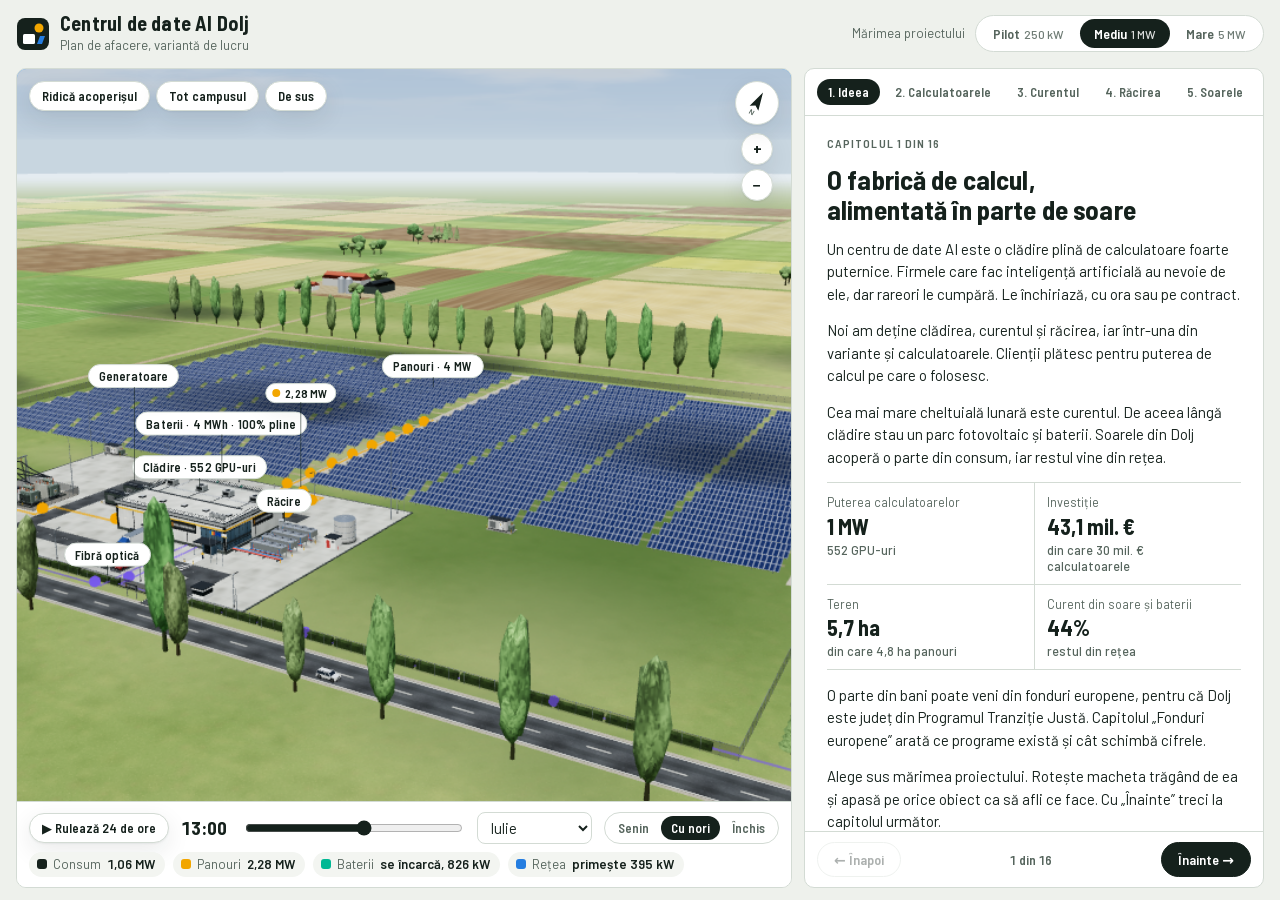
==== commit 5289719f: "Fără colocare; generatoare și fațade refăcute Site-ul prezintă doar varianta cu GPU-uri proprii: com" ====
--- a/index.html
+++ b/index.html
@@ -296,6 +296,7 @@
   table.sens th, table.sens td { padding: 2px; } table.sens thead th { font-size: 11.5px; }
   table.sens td button { font-size: 11.5px; padding: 7px 0; }
   .pick > span { display: none; }
+  #t-ten { font-size: 12px; } #t-ten th, #t-ten td { padding: 6px 2px; } #t-ten thead th { font-size: 11.5px; }
 }
 @media (prefers-reduced-motion: reduce) { .hint { transition: none; } }
 @media (max-width: 900px) and (max-height: 520px) { .view { height: 78vh; max-height: none; } .pager { position: static; } }
@@ -375,7 +376,7 @@
           <p>Cea mai mare cheltuială lunară este curentul. De aceea lângă clădire stau un parc fotovoltaic și baterii. Soarele din Dolj acoperă o parte din consum, iar restul vine din rețea.</p>
           <dl class="stats">
             <div class="stat"><dt>Puterea calculatoarelor</dt><dd><span data-v="it"></span><small><span data-v="gpus"></span> GPU-uri</small></dd></div>
-            <div class="stat"><dt>Investiție</dt><dd><span data-v="capexCloud"></span><small><span data-v="capexColo"></span> fără calculatoare</small></dd></div>
+            <div class="stat"><dt>Investiție</dt><dd><span data-v="capexTotal"></span><small>din care <span data-v="capexGpu"></span> calculatoarele</small></dd></div>
             <div class="stat"><dt>Teren</dt><dd><span data-v="landHa"></span> ha<small>din care <span data-v="pvHa"></span> ha panouri</small></dd></div>
             <div class="stat"><dt>Curent din soare și baterii</dt><dd><span data-v="coverage"></span><small>restul din rețea</small></dd></div>
           </dl>
@@ -539,7 +540,6 @@
             <tbody>
               <tr><td><b>GPU pe contract</b></td><td>Firme de AI, furnizori mari de cloud</td><td>Preț fix pe 1–3 ani. Venit sigur, baza planului.</td></tr>
               <tr><td><b>GPU la cerere</b></td><td>Startup-uri, cercetători</td><td>Cu ora, mai scump, fără angajament.</td></tr>
-              <tr><td><b>Colocare</b></td><td>Bănci, spitale, firme cu servere proprii</td><td>Chirie pe kW pe lună, plus curentul.</td></tr>
               <tr><td><b>Servicii</b></td><td>Clienți fără echipă tehnică</td><td>Abonament pentru administrare, stocare, suport.</td></tr>
             </tbody>
           </table></div>
@@ -557,19 +557,16 @@
 
         <article class="chapter" data-title="Banii" data-view="overview" hidden>
           <p class="eyebrow"></p>
-          <h2>Două feluri de a câștiga bani</h2>
-          <div class="seg wide" id="mode" role="group" aria-label="Modelul de afacere">
-            <button type="button" data-m="cloud" aria-pressed="true">Cloud GPU</button>
-            <button type="button" data-m="colo" aria-pressed="false">Colocare</button>
-          </div>
-          <p data-v="modeDesc"></p>
+          <h2>Cum câștigăm bani</h2>
+          <p><b>Închiriem putere de calcul.</b> Cumpărăm noi calculatoarele cu GPU-uri și le închiriem cu ora sau pe contract. Investiția este mare, venitul este mare și riscul este mare: GPU-urile se demodează în 4–6 ani.</p>
+          <p class="note" data-v="prudentLine"></p>
           <h3>Investiția: <span data-v="capexTotal"></span></h3>
           <div class="bars" id="c-capex"></div>
           <h3>Un an de funcționare</h3>
           <div id="money-ctrls"></div>
           <div class="tblwrap"><table id="t-pl"></table></div>
           <p data-v="paybackLine"></p>
-          <h3 data-v="unitTitle"></h3>
+          <h3>Cât ne costă o oră de GPU</h3>
           <div class="bars" id="c-unit"></div>
           <p data-v="unitLine"></p>
           <p class="note" data-v="solarLine"></p>
@@ -579,7 +576,7 @@
         <article class="chapter" data-title="Zece ani" data-view="overview" hidden>
           <p class="eyebrow"></p>
           <h2>Zece ani, an cu an</h2>
-          <p>Capitolul „Banii” arată un an obișnuit. Viața reală este mai aspră: clienții vin treptat, creditul se plătește în fiecare an, iar <span data-v="tenIntro"></span></p>
+          <p>Capitolul „Banii” arată un an obișnuit. Viața reală este mai aspră: clienții vin treptat, creditul se plătește în fiecare an, iar GPU-urile se înlocuiesc după cinci ani.</p>
           <h4 id="cases-lbl">Trei feluri în care poate merge piața</h4>
           <div class="cases" id="cases" role="group" aria-labelledby="cases-lbl"></div>
           <div class="ctrl"><label for="s-loan">Cât din bani vine din credit</label><output id="o-loan" for="s-loan"></output><input type="range" id="s-loan" min="0" max="80" step="5" value="50"></div>
@@ -677,7 +674,6 @@
             </div>
           </div>
           <h3>Ce schimbă la cifre</h3>
-          <p>Tabelul folosește modelul ales în capitolul „Banii”: <b data-v="modeName"></b>.</p>
           <div class="tblwrap"><table class="cmp" id="t-fund"></table></div>
           <p class="fine"><span data-v="caseNow"></span> Cele trei cazuri de preț se aleg în capitolul „Zece ani”.</p>
           <div class="seg wide wrap" id="fund2" role="group" aria-label="Fonduri folosite în calcul">
@@ -764,7 +760,7 @@
           <div class="tblwrap"><table class="cmp" id="t-cmp"></table></div>
           <p class="fine"><span data-v="caseNow"></span> Creditul și fondurile sunt cele alese în capitolul „Zece ani”.</p>
           <p><b>Recomandare:</b> terenul și racordul la rețea se aleg pentru mărimea Mare, iar construcția începe cu mărimea Pilot. Așa riscăm puțin la început și avem unde crește.</p>
-          <p class="note">La mărimea Pilot, colocarea abia își acoperă costurile fixe. Varianta mică are sens cu GPU-uri proprii sau ca primă etapă dintr-un proiect mai mare.</p>
+          <p class="note" data-v="prudentLine"></p>
         </article>
 
         <article class="chapter" data-title="Riscuri" data-view="overview" hidden>
@@ -772,9 +768,9 @@
           <h2>Ce poate merge prost și ce facem</h2>
           <div class="risks">
             <div class="risk"><h4>Nu vin clienții</h4><p class="lvl"><span class="hi">Șanse mari</span><span class="hi">Lovitură mare</span></p><p>Fără contracte, calculatoarele stau și pierd valoare. <b>Ce facem:</b> scrisori de intenție înainte de construcție, „pasul zero” ca să avem deja clienți, pornire cu mărimea Pilot.</p></div>
-            <div class="risk"><h4>Scade chiria GPU-urilor</h4><p class="lvl"><span class="hi">Șanse mari</span><span class="hi">Lovitură mare</span></p><p>Prețurile se pot schimba cu zeci de procente într-un an. <b>Ce facem:</b> contracte pe 1–3 ani cu preț fix, planul făcut pe prețuri prudente, o parte din spațiu dată în colocare.</p></div>
+            <div class="risk"><h4>Scade chiria GPU-urilor</h4><p class="lvl"><span class="hi">Șanse mari</span><span class="hi">Lovitură mare</span></p><p>Prețurile se pot schimba cu zeci de procente într-un an. <b>Ce facem:</b> contracte pe 1–3 ani cu preț fix și planul făcut pe prețuri prudente.</p></div>
             <div class="risk"><h4>Racordul întârzie sau costă mult</h4><p class="lvl"><span class="mid">Șanse medii</span><span class="hi">Lovitură mare</span></p><p>Operatorul poate cere întăriri de rețea plătite de noi. <b>Ce facem:</b> întrebăm ce putere este disponibilă înainte să cumpărăm terenul și alegem un loc lângă o stație.</p></div>
-            <div class="risk"><h4>Se scumpește curentul</h4><p class="lvl"><span class="mid">Șanse medii</span><span class="mid">Lovitură medie</span></p><p>Curentul este cea mai mare cheltuială lunară. <b>Ce facem:</b> panouri și baterii proprii, contract de energie pe termen lung, curentul trecut în factura clientului la colocare.</p></div>
+            <div class="risk"><h4>Se scumpește curentul</h4><p class="lvl"><span class="mid">Șanse medii</span><span class="mid">Lovitură medie</span></p><p>Curentul este cea mai mare cheltuială lunară. <b>Ce facem:</b> panouri și baterii proprii și contract de energie pe termen lung.</p></div>
             <div class="risk"><h4>Nu iese finanțarea</h4><p class="lvl"><span class="mid">Șanse medii</span><span class="hi">Lovitură mare</span></p><p>Fondurile europene sunt o competiție, iar banca cere garanții. <b>Ce facem:</b> planul trebuie să stea în picioare și fără grant, construim în etape, căutăm un partener cu capital.</p></div>
             <div class="risk"><h4>Echipamentul se demodează</h4><p class="lvl"><span class="hi">Șanse mari</span><span class="mid">Lovitură medie</span></p><p>O generație nouă de GPU-uri apare la 1–2 ani. <b>Ce facem:</b> punem bani deoparte pentru înlocuire în anul 6 și construim clădirea astfel încât să primească rackuri mai puternice.</p></div>
             <div class="risk"><h4>Concurentul mare de lângă noi</h4><p class="lvl"><span class="mid">Șanse medii</span><span class="mid">Lovitură medie</span></p><p>ClusterPower poate lua clienții mari și oamenii buni. <b>Ce facem:</b> țintim clienții mici și mijlocii și oferim ce un gigant nu oferă, adică flexibilitate și răspuns rapid.</p></div>
@@ -1655,6 +1651,50 @@
 
   /* ---------- piese: fiecare functie pune un obiect intreg la locul lui ---------- */
 
+
+  /* ---------- piese de fatada: usi, burlane, scara, camere (zw = fata peretelui, s = +1 spre sud, -1 spre nord) ---------- */
+  function fatDoor(g, x, zw, s, exit) {       // usa metalica de 1,0 x 2,1 m cu toc, maner, lampa, copertina si prag (podeaua e cu 10 cm peste platforma)
+    box(g, 1.0, 2.1, 0.08, SH.white, x, 1.35, zw + s * 0.04, false);
+    box(g, 0.08, 2.2, 0.12, SH.trim, x - 0.54, 1.4, zw + s * 0.05, false); box(g, 0.08, 2.2, 0.12, SH.trim, x + 0.54, 1.4, zw + s * 0.05, false);
+    box(g, 1.16, 0.08, 0.12, SH.trim, x, 2.44, zw + s * 0.05, false);
+    box(g, 0.04, 0.16, 0.07, SH.steel, x + 0.36, 1.32, zw + s * 0.1, false);
+    box(g, 0.5, 0.1, 0.18, SH.light, x, 2.66, zw + s * 0.1, false);
+    if (exit) box(g, 0.32, 0.13, 0.03, SH.led, x, 2.84, zw + s * 0.025, false);                        // indicatorul verde de iesire
+    box(g, 1.5, 0.1, 1.1, SH.concrete, x, 0.25, zw + s * 0.55, false);
+    box(g, 1.4, 0.05, 0.85, SH.trim, x, 2.98, zw + s * 0.42, false);
+    for (var k = -1; k <= 1; k += 2) beam(g, SH.trim, x + k * 0.62, 2.96, zw + s * 0.8, x + k * 0.62, 2.6, zw + s * 0.02, 0.04, false);   // consolele copertinei
+  }
+  function fatDownpipe(g, x, zw, s, H) {      // burlan: cotul de sub palnia de pe atic, teava prinsa cu bratari, papuc si gura de scurgere in platforma
+    var zp = zw + s * 0.2, y;
+    beam(g, SH.silver, x, H + 0.03, zw + s * 0.375, x, H - 0.42, zp, 0.12, false);
+    cyl(g, 0.06, 0.06, H - 0.72, SH.silver, x, (H - 0.42 + 0.3) / 2, zp, 8, null, false);
+    for (y = 1.4; y < H - 0.6; y += 1.9) box(g, 0.2, 0.05, 0.2, SH.steel, x, y, zw + s * 0.12, false);
+    beam(g, SH.silver, x, 0.34, zp, x, 0.24, zp + s * 0.12, 0.12, false);
+    box(g, 0.42, 0.04, 0.42, SH.dark, x, 0.222, zp + s * 0.16, false);
+  }
+  function fatLadder(g, x, zw, s, H) {        // scara fixa cu colivie: lonjeroane prinse de perete, trepte la 30 cm, colivie de la 2,5 m, panou incuiat jos
+    var z = zw + s * 0.42, top = H + 1.9, i, y;
+    for (i = -1; i <= 1; i += 2) {
+      box(g, 0.05, top - 0.2, 0.05, SH.steel, x + i * 0.25, (top + 0.2) / 2, z, false);
+      for (y = 1.0; y < H - 0.1; y += 1.5) box(g, 0.05, 0.05, 0.42, SH.steel, x + i * 0.25, y, zw + s * 0.21, false);
+      box(g, 0.14, 0.02, 0.14, SH.steel, x + i * 0.25, 0.21, z, false);
+    }
+    for (y = 0.5; y < H + 0.8; y += 0.3) box(g, 0.5, 0.03, 0.03, SH.steel, x, y, z, false);
+    for (y = 2.5; y < top + 0.01; y += 0.85) {
+      box(g, 0.03, 0.04, 0.66, SH.steel, x - 0.36, y, z + s * 0.33, false); box(g, 0.03, 0.04, 0.66, SH.steel, x + 0.36, y, z + s * 0.33, false);
+      box(g, 0.75, 0.04, 0.03, SH.steel, x, y, z + s * 0.66, false);
+    }
+    for (i = -1; i <= 1; i++) box(g, 0.03, top - 2.5, 0.03, SH.steel, x + i * 0.36, (top + 2.5) / 2, z + s * 0.66, false);
+    box(g, 0.62, 2.0, 0.03, SH.steel, x, 1.45, z + s * 0.05, false);
+    box(g, 0.2, 0.26, 0.02, SH.hazard, x, 1.6, z + s * 0.07, false);
+  }
+  function fatCam(g, x, y, zw, s, dx) {       // camera video pe consola, prinsa de perete, intoarsa spre curte
+    box(g, 0.1, 0.14, 0.03, SH.dark, x, y, zw + s * 0.015, false);
+    box(g, 0.04, 0.04, 0.3, SH.dark, x, y, zw + s * 0.16, false);
+    box(g, 0.11, 0.11, 0.26, SH.white, x + dx * 0.05, y - 0.11, zw + s * 0.3, false, [s * 0.35, -dx * s * 0.5, 0]);
+    box(g, 0.13, 0.02, 0.3, SH.white, x + dx * 0.05, y - 0.045, zw + s * 0.31, false, [s * 0.35, -dx * s * 0.5, 0]);
+  }
+
   function rackDetail(parent, x, z) {       // un rack desenat in detaliu: usa se deschide, un server iese pe sine
     var g = new T.Group(); g.position.set(x, 0.3, z); parent.add(g);
     [[-0.57, -0.27], [-0.57, 0.27], [0.57, -0.27], [0.57, 0.27]].forEach(function (c) { box(g, 0.06, 2.2, 0.06, SH.rackBody, c[0], 1.1, c[1], false); });
@@ -1697,37 +1737,60 @@
     return out;
   }
 
-  function genset(parent, x, z, len, s) {     // grup electrogen in carcasa antifonica, lungimea pe axa x
-    var h = 2.7 * s, w = 2.5 * s, yb = 0.22 + 0.3 * s, top = yb + h, nd = Math.max(2, Math.round(len / 3)), i, sd;
-    box(parent, len + 0.4, 0.3 * s, w + 0.2, SH.dark, x, 0.22 + 0.15 * s, z);                                    // sasiu cu rezervor
+  function genset(parent, x, z, len, s) {     // grup electrogen in container antifonic, lung pe axa x: radiatorul spre vest (drum), alternatorul si cablurile spre est (cladire), rezervorul pe partea de nord
+    var h = 2.9 * s, w = 2.6 * s, P = 0.2, yp = P + 0.15, yb = yp + 0.35 * s, top = yb + h, nd = Math.max(2, Math.round(len / 3)), fine = !Q.lite, i, sd;
+    box(parent, len + 0.8, 0.15, w + 0.6, SH.concrete, x, P + 0.075, z, false);                                  // fundatie de beton, 15 cm peste platforma
+    box(parent, len + 0.04, 0.35 * s, w + 0.04, SH.dark, x, yp + 0.175 * s, z);                                  // sasiu cu rezervor de zi
     box(parent, len, h, w, SH.contDark, x, yb + h / 2, z);
     box(parent, len + 0.06, 0.1 * s, w + 0.06, SH.dark, x, top + 0.05 * s, z, false);                            // rama acoperisului
+    box(parent, 0.06, h * 0.72, w * 0.8, SH.louver, x - len / 2 - 0.03, yb + h * 0.5, z, false);                 // jaluzele la capatul dinspre drum
+    box(parent, 0.06, h * 0.34, w * 0.8, SH.louver, x + len / 2 + 0.03, yb + h * 0.74, z, false);                // aerisire sus, la capatul cu alternatorul
     for (sd = -1; sd <= 1; sd += 2) {
-      box(parent, 0.06, h * 0.72, w * 0.8, SH.louver, x + sd * (len / 2 + 0.03), yb + h * 0.5, z, false);       // jaluzele la capete
       box(parent, len * 0.2, h * 0.5, 0.05, SH.louver, x - len * 0.32, yb + h * 0.56, z + sd * (w / 2 + 0.02), false);   // prize de aer pe laterale
-      box(parent, 0.2 * s, 0.14 * s, 0.1 * s, SH.steel, x - len * 0.42, top + 0.12 * s, z + sd * (w / 2 - 0.1 * s), false); box(parent, 0.2 * s, 0.14 * s, 0.1 * s, SH.steel, x + len * 0.42, top + 0.12 * s, z + sd * (w / 2 - 0.1 * s), false);   // urechi de ridicare
+      if (fine) { box(parent, 0.2 * s, 0.14 * s, 0.1 * s, SH.steel, x - len * 0.42, top + 0.12 * s, z + sd * (w / 2 - 0.1 * s), false); box(parent, 0.2 * s, 0.14 * s, 0.1 * s, SH.steel, x + len * 0.42, top + 0.12 * s, z + sd * (w / 2 - 0.1 * s), false); }   // urechi de ridicare
       for (i = 0; i <= nd; i++) {
         box(parent, 0.05, h * 0.82, 0.03, SH.dark, x - len / 2 + i * len / nd, yb + h * 0.47, z + sd * (w / 2 + 0.015), false);          // usi de serviciu
-        if (i < nd) box(parent, 0.05, 0.28 * s, 0.05, SH.steel, x - len / 2 + (i + 0.85) * len / nd, yb + h * 0.45, z + sd * (w / 2 + 0.04), false);
+        if (fine && i < nd) box(parent, 0.05, 0.28 * s, 0.05, SH.steel, x - len / 2 + (i + 0.85) * len / nd, yb + h * 0.45, z + sd * (w / 2 + 0.04), false);
       }
     }
-    box(parent, 0.7 * s, 0.9 * s, 0.14 * s, SH.silver, x + len * 0.38, yb + h * 0.55, z + w / 2 + 0.07 * s, false);     // tablou de comanda cu afisaj
-    box(parent, 0.34 * s, 0.2 * s, 0.02, SH.screen, x + len * 0.38, yb + h * 0.66, z + w / 2 + 0.15 * s, false); box(parent, 0.4 * s, 0.2 * s, 0.02, SH.hazard, x + len * 0.12, yb + h * 0.7, z + w / 2 + 0.03, false);
-    cyl(parent, 0.3 * s, 0.3 * s, len * 0.3, SH.silver, x + len * 0.16, top + 0.36 * s, z, 12, [0, 0, Math.PI / 2]);  // toba de esapament
+    box(parent, 0.7 * s, 0.9 * s, 0.14 * s, SH.silver, x + len * 0.36, yb + h * 0.55, z + w / 2 + 0.07 * s, false);     // tablou de comanda cu afisaj, pe partea de sud
+    box(parent, 0.34 * s, 0.2 * s, 0.02, SH.screen, x + len * 0.36, yb + h * 0.66, z + w / 2 + 0.15 * s, false); box(parent, 0.4 * s, 0.2 * s, 0.02, SH.hazard, x + len * 0.12, yb + h * 0.7, z + w / 2 + 0.03, false);
+    // esapament: teava iese prin acoperis, intra in toba, iar cosul urca din capatul tobei
+    cyl(parent, 0.11 * s, 0.11 * s, 0.3 * s, SH.silver, x + len * 0.03, top + 0.2 * s, z, 8, null, false);
+    cyl(parent, 0.3 * s, 0.3 * s, len * 0.3, SH.silver, x + len * 0.16, top + 0.36 * s, z, 12, [0, 0, Math.PI / 2]);
     box(parent, 0.12 * s, 0.3 * s, 0.5 * s, SH.steel, x + len * 0.06, top + 0.2 * s, z, false); box(parent, 0.12 * s, 0.3 * s, 0.5 * s, SH.steel, x + len * 0.26, top + 0.2 * s, z, false);
     cyl(parent, 0.13 * s, 0.13 * s, 1.5 * s, SH.silver, x + len * 0.3, top + 1.1 * s, z, 10);                          // cosul, cu capac de ploaie
     cyl(parent, 0.2 * s, 0.2 * s, 0.03 * s, SH.steel, x + len * 0.3 + 0.08 * s, top + 1.92 * s, z, 10, [0, 0, 0.5], false);
-    box(parent, len * 0.28, 0.25 * s, w * 0.8, SH.dark, x - len * 0.3, top + 0.125 * s, z, false);                    // radiator pe acoperis
-    disc(parent, w * 0.3, SH.fan, x - len * 0.3, top + 0.26 * s, z); disc(parent, w * 0.33, SH.grille, x - len * 0.3, top + 0.275 * s, z);
-    var tz = z + w / 2 + 1.5 * s, tl = len * 0.5;                                                                      // rezervor de motorina in cuva
-    cyl(parent, 0.6 * s, 0.6 * s, tl, SH.white, x, 0.22 + 1.0 * s, tz, 14, [0, 0, Math.PI / 2]);
-    blob(parent, SH.white, x - tl / 2, 0.22 + 1.0 * s, tz, 0.2 * s, 0.6 * s, 0.6 * s, 0, false); blob(parent, SH.white, x + tl / 2, 0.22 + 1.0 * s, tz, 0.2 * s, 0.6 * s, 0.6 * s, 0, false);
-    box(parent, 0.2, 0.5 * s, 1.0 * s, SH.steel, x - len * 0.17, 0.22 + 0.25 * s, tz, false); box(parent, 0.2, 0.5 * s, 1.0 * s, SH.steel, x + len * 0.17, 0.22 + 0.25 * s, tz, false);
-    cyl(parent, 0.09 * s, 0.09 * s, 0.16 * s, SH.red, x - tl * 0.25, 0.22 + 1.66 * s, tz, 8, null, false); cyl(parent, 0.035 * s, 0.035 * s, 0.6 * s, SH.steel, x + tl * 0.3, 0.22 + 1.85 * s, tz, 6, null, false);
-    cyl(parent, 0.04 * s, 0.04 * s, 1.5 * s, SH.steel, x + tl * 0.1, 0.22 + 0.5 * s, z + w / 2 + 0.75 * s, 6, [Math.PI / 2, 0, 0], false);      // teava de motorina spre motor
-    var bl = tl + 1.2 * s, bz = 1.7 * s;
-    box(parent, bl, 0.3 * s, 0.1, SH.base, x, 0.22 + 0.15 * s, tz + bz / 2, false); box(parent, 0.1, 0.3 * s, bz, SH.base, x - bl / 2, 0.22 + 0.15 * s, tz, false); box(parent, 0.1, 0.3 * s, bz, SH.base, x + bl / 2, 0.22 + 0.15 * s, tz, false);
-    ao(parent, len, w, x, 0.235, z, 1.5);
+    // radiator pe acoperis, cu ventilatoare
+    var nf = len >= 10 ? 2 : 1, fr = Math.min(w * 0.3, len * 0.062);
+    box(parent, len * 0.28, 0.25 * s, w * 0.8, SH.dark, x - len * 0.3, top + 0.125 * s, z, false);
+    for (i = 0; i < nf; i++) { var fxx = x - len * 0.3 + (i - (nf - 1) / 2) * len * 0.135; disc(parent, fr, SH.fan, fxx, top + 0.26 * s, z); disc(parent, fr * 1.08, SH.grille, fxx, top + 0.275 * s, z); }
+    // capatul dinspre cladire: cutia de borne cu intrerupatorul; cablurile coboara in fundatie si pleaca prin canal
+    var bx = x + len / 2 + 0.15 * s;
+    box(parent, 0.3 * s, 0.9 * s, 1.2 * s, SH.silver, bx, yb + 0.5 * s, z, false);
+    box(parent, 0.02, 0.2 * s, 0.34 * s, SH.hazard, bx + 0.15 * s + 0.011, yb + 0.68 * s, z, false);
+    for (i = -1; i <= 1; i++) cyl(parent, 0.05 * s, 0.05 * s, yb + 0.06 * s - yp, SH.dark, bx, (yb + 0.06 * s + yp) / 2, z + i * 0.35 * s, 8, null, false);
+    // rezervor de motorina cu perete dublu, pe sei, in cuva de retentie cu patru pereti (la nord de grup, cu loc de trecere intre ele)
+    var r = 0.65 * s, tl = len * 0.5, tz = z - (w / 2 + 0.9 * s + 0.1 + r + 0.3 * s), yt = P + 0.35 * s + r, bl = tl + 1.4 * s, bz = 2 * (r + 0.3 * s) + 0.2, bh = 0.45 * s, sh = 0.35 * s + 0.3 * r;
+    box(parent, bl, bh, 0.1, SH.base, x, P + bh / 2, tz - bz / 2 + 0.05, false); box(parent, bl, bh, 0.1, SH.base, x, P + bh / 2, tz + bz / 2 - 0.05, false);
+    box(parent, 0.1, bh, bz - 0.2, SH.base, x - bl / 2 + 0.05, P + bh / 2, tz, false); box(parent, 0.1, bh, bz - 0.2, SH.base, x + bl / 2 - 0.05, P + bh / 2, tz, false);
+    cyl(parent, r, r, tl, SH.white, x, yt, tz, 16, [0, 0, Math.PI / 2]);
+    blob(parent, SH.white, x - tl / 2, yt, tz, 0.22 * s, r, r, 0, false); blob(parent, SH.white, x + tl / 2, yt, tz, 0.22 * s, r, r, 0, false);
+    box(parent, 0.25, sh, 1.5 * r, SH.steel, x - tl * 0.3, P + sh / 2, tz, false); box(parent, 0.25, sh, 1.5 * r, SH.steel, x + tl * 0.3, P + sh / 2, tz, false);
+    cyl(parent, 0.3 * s, 0.3 * s, 0.08 * s, SH.steel, x, yt + r + 0.02 * s, tz, 12, null, false);                                      // gura de vizitare
+    cyl(parent, 0.09 * s, 0.09 * s, 0.16 * s, SH.red, x - tl * 0.25, yt + r + 0.06 * s, tz, 8, null, false);                           // capac de umplere
+    cyl(parent, 0.035 * s, 0.035 * s, 0.7 * s, SH.steel, x + tl * 0.3, yt + r + 0.33 * s, tz, 6, null, false); cyl(parent, 0.07 * s, 0.07 * s, 0.05 * s, SH.steel, x + tl * 0.3, yt + r + 0.69 * s, tz, 8, null, false);   // aerisire
+    // punctul de umplere pentru cisterna, pe stalp, la capatul dinspre drum, legat de rezervor
+    var cx0 = x - bl / 2 - 0.15 * s;
+    box(parent, 0.08, 0.53 * s, 0.08, SH.steel, cx0, P + 0.265 * s, tz, false);
+    box(parent, 0.3 * s, 0.55 * s, 0.6 * s, SH.silver, cx0, P + 0.8 * s, tz, false); box(parent, 0.02, 0.12 * s, 0.4 * s, SH.red, cx0 - 0.15 * s - 0.011, P + 0.92 * s, tz, false);
+    cyl(parent, 0.04 * s, 0.04 * s, bl / 2 - tl / 2 - 0.18 * s, SH.steel, (cx0 + 0.15 * s + x - tl / 2 - 0.18 * s) / 2, yt, tz, 8, [0, 0, Math.PI / 2], false);
+    // motorina spre motor si retur: doua tevi peste peretele cuvei, pe suport, cu robinet la rezervor
+    var fy = P + 0.15 + 0.45 * s, za = tz + 0.45 * s, zb = z - w / 2 + 0.02, fx = x + tl * 0.1;
+    for (sd = -1; sd <= 1; sd += 2) cyl(parent, 0.03 * s, 0.03 * s, zb - za, SH.steel, fx + sd * 0.08 * s, fy, (za + zb) / 2, 6, [Math.PI / 2, 0, 0], false);
+    box(parent, 0.34 * s, fy - P - 0.03 * s, 0.06, SH.steel, fx, P + (fy - P - 0.03 * s) / 2, z - w / 2 - 0.3 - 0.3 * s, false);
+    box(parent, 0.1 * s, 0.1 * s, 0.14 * s, SH.red, fx - 0.08 * s, fy, tz + r + 0.05 * s, false);
+    ao(parent, len + 0.8, w + 0.6, x, 0.207, z, 1.5); ao(parent, bl, bz, x, 0.207, tz, 1.2);
     return [x + len * 0.3, top + 2.0 * s, z];
   }
 
@@ -2076,20 +2139,27 @@
       var bx0 = -W / 2 + i * W / nBay;
       box(wg, 0.14, ph, 0.07, SH.trim, bx0, py, -D / 2 - 0.03, false);
       if (bx0 < xO - 0.4 && Math.abs(bx0 - xD) > 2.6) box(wg, 0.14, ph, 0.07, SH.trim, bx0, py, D / 2 + 0.03, false);
-      if (i % 2) cyl(wg, 0.07, 0.07, H - 1.2, SH.silver, bx0 + 0.35, (H - 1.2) / 2 + 0.6, -D / 2 - 0.11, 8, null, false);
+      if (i % 2) fatDownpipe(wg, bx0 + 0.35, -D / 2, -1, H);
     }
     var nBayD = Math.max(2, Math.round(D / 6));
-    for (i = 1; i < nBayD; i++) { var bz0 = -D / 2 + i * D / nBayD; box(wg, 0.07, ph, 0.14, SH.trim, -W / 2 - 0.03, py, bz0, false); if (bz0 < D / 2 - Math.min(D * 0.5, 9) - 0.8) box(wg, 0.07, ph, 0.14, SH.trim, W / 2 + 0.03, py, bz0, false); }
+    for (i = 1; i < nBayD; i++) { var bz0 = -D / 2 + i * D / nBayD; box(wg, 0.07, ph, 0.14, SH.trim, -W / 2 - 0.03, py, bz0, false); }      // stalpii fatadei de est se pun in 33-acoperis.js, dupa ce se stie pe unde ies conductele de racire
     // birourile: colt vitrat spre sud-est
     var gh = H - 2.4, gy = 1.05 + gh / 2, gl = Math.min(D * 0.5, 9);
     box(wg, offW - 1.0, gh, 0.16, SH.glass, xEnt, gy, D / 2 + 0.04, false);
     box(wg, 0.16, gh, gl, SH.glass, W / 2 + 0.04, gy, D / 2 - gl / 2 - 0.5, false);
+    // montantii si traversele peretelui cortina
+    var gwS = offW - 1.0, nMs = Math.max(2, Math.round(gwS / 1.5)), nMe = Math.max(2, Math.round(gl / 1.5));
+    for (i = 0; i <= nMs; i++) box(wg, 0.06, gh, 0.05, SH.trim, xEnt - gwS / 2 + i * gwS / nMs, gy, D / 2 + 0.135, false);
+    for (i = 0; i <= nMe; i++) box(wg, 0.05, gh, 0.06, SH.trim, W / 2 + 0.135, gy, D / 2 - 0.5 - i * gl / nMe, false);
+    [gy - gh / 2 + 0.03, gy - gh / 2 + 1.15, gy + gh / 2 - 0.03].forEach(function (yy) { box(wg, gwS, 0.06, 0.05, SH.trim, xEnt, yy, D / 2 + 0.135, false); box(wg, 0.05, 0.06, gl, SH.trim, W / 2 + 0.135, yy, D / 2 - gl / 2 - 0.5, false); });
     // intrarea: windfang de sticla, copertina, usi
     box(wg, 3.2, 2.7, 1.8, SH.glass, xEnt, 1.55, D / 2 + 0.9); box(wg, 3.5, 0.14, 2.1, SH.trim, xEnt, 2.97, D / 2 + 1.0, false);
     box(wg, 1.8, 2.25, 0.06, SH.trim, xEnt, 1.33, D / 2 + 1.82, false);
     box(wg, 0.8, 2.05, 0.04, SH.carGlass, xEnt - 0.42, 1.28, D / 2 + 1.85, false); box(wg, 0.8, 2.05, 0.04, SH.carGlass, xEnt + 0.42, 1.28, D / 2 + 1.85, false);
     box(wg, 5.4, 0.16, 3.6, SH.trim, xEnt, 3.3, D / 2 + 1.9);
-    cyl(wg, 0.07, 0.07, 3.0, SH.steel, xEnt - 2.5, 1.7, D / 2 + 3.5, 8); cyl(wg, 0.07, 0.07, 3.0, SH.steel, xEnt + 2.5, 1.7, D / 2 + 3.5, 8);
+    cyl(wg, 0.07, 0.07, 3.02, SH.steel, xEnt - 2.5, 1.71, D / 2 + 3.5, 8); cyl(wg, 0.07, 0.07, 3.02, SH.steel, xEnt + 2.5, 1.71, D / 2 + 3.5, 8);
+    box(wg, 0.3, 0.03, 0.3, SH.steel, xEnt - 2.5, 0.215, D / 2 + 3.5, false); box(wg, 0.3, 0.03, 0.3, SH.steel, xEnt + 2.5, 0.215, D / 2 + 3.5, false);
+    box(wg, 0.03, 0.5, 0.05, SH.steel, xEnt - 0.1, 1.3, D / 2 + 1.89, false); box(wg, 0.03, 0.5, 0.05, SH.steel, xEnt + 0.1, 1.3, D / 2 + 1.89, false);
     box(wg, 5.0, 0.04, 0.5, SH.light, xEnt, 3.2, D / 2 + 2.6, false);
     // firma
     var sw = Math.max(5, Math.min(9, W * 0.22)), xSign = Math.max(-W / 2 + sw / 2 + 1, xO - sw / 2 - 1.2);
@@ -2099,29 +2169,35 @@
     box(wg, 0.2, 3.8, 0.16, SH.trim, xD - 1.9, 2.2, D / 2 + 0.06, false); box(wg, 0.2, 3.8, 0.16, SH.trim, xD + 1.9, 2.2, D / 2 + 0.06, false); box(wg, 4.0, 0.2, 0.16, SH.trim, xD, 4.0, D / 2 + 0.06, false);
     box(wg, 0.24, 1.0, 0.2, SH.hazard, xD - 1.9, 0.8, D / 2 + 0.08, false); box(wg, 0.24, 1.0, 0.2, SH.hazard, xD + 1.9, 0.8, D / 2 + 0.08, false);
     box(wg, 4.6, 0.12, 1.6, SH.trim, xD, 4.3, D / 2 + 0.8);
-    if (xD - 3.4 > -W / 2 + 1) { box(wg, 1.0, 2.1, 0.08, SH.white, xD - 3.4, 1.35, D / 2 + 0.04, false); box(wg, 0.5, 0.1, 0.18, SH.light, xD - 3.4, 2.6, D / 2 + 0.1, false); }
+    for (sd = -1; sd <= 1; sd += 2) beam(wg, SH.steel, xD + sd * 2.1, 4.36, D / 2 + 1.5, xD + sd * 2.1, 5.25, D / 2 + 0.04, 0.04, false);      // tirantii copertinei
+    if (xD - 3.4 > -W / 2 + 1) fatDoor(wg, xD - 3.4, D / 2, 1, false);
     // aerisirile salii electrice (vest) si ale salii de date (nord), iesiri de urgenta
     for (i = 0; i < nBayD; i++) box(wg, 0.1, 1.6, Math.min(2.4, D / nBayD - 1), SH.louver, -W / 2 - 0.04, H - 2.7, -D / 2 + (i + 0.5) * D / nBayD, false);
-    for (i = 0; i < nBay; i++) if (i % 2) box(wg, 1.8, 1.2, 0.1, SH.louver, -W / 2 + (i + 0.5) * W / nBay, 2.6, -D / 2 - 0.04, false);
-    box(wg, 1.0, 2.1, 0.08, SH.white, xE - 1.6, 1.35, -D / 2 - 0.04, false); box(wg, 0.5, 0.1, 0.18, SH.light, xE - 1.6, 2.6, -D / 2 - 0.1, false);
+    // usile de iesire stau departe de stalpi si de fasia libera pentru cablurile de la baterii si panouri (x = -W/2 + 1,75 ... 4,25)
+    var fatClr = function (x) { for (var q = 1; q < nBay; q++) { var b = -W / 2 + q * W / nBay; if (x > b - 0.85 && x < b + 1.25) x = b - 0.9; } return x; };
+    var xDn = fatClr(Math.max(xE - 1.6, -W / 2 + 5.05)), xDn2 = big ? fatClr(xO - 2.2) : null;
+    for (i = 0; i < nBay; i++) if (i % 2) {
+      var lvx = -W / 2 + (i + 0.5) * W / nBay;
+      if (Math.abs(lvx - xDn) < 1.75 || (xDn2 !== null && Math.abs(lvx - xDn2) < 1.75)) continue;       // nicio aerisire peste o usa
+      box(wg, 1.8, 1.2, 0.1, SH.louver, lvx, 2.6, -D / 2 - 0.04, false); box(wg, 1.92, 0.05, 0.16, SH.trim, lvx, 3.23, -D / 2 - 0.07, false);
+    }
+    fatDoor(wg, xDn, -D / 2, -1, true); if (xDn2 !== null) fatDoor(wg, xDn2, -D / 2, -1, true);
     // lumini de perete, scara cu colivie spre acoperis, pat de cabluri pe fatada de vest, tampoane la rampa, firma si pe est
     for (i = 0; i < nBay; i++) {
       var wlx = -W / 2 + (i + 0.5) * W / nBay;
       box(wg, 0.3, 0.09, 0.14, SH.light, wlx, 3.5, -D / 2 - 0.1, false);
       if (wlx < xO - 1 && Math.abs(wlx - xD) > 3) box(wg, 0.3, 0.09, 0.14, SH.light, wlx, 3.5, D / 2 + 0.1, false);
     }
-    var ldx = -W / 2 + 2.2, ldz = -D / 2 - 0.28;
-    box(wg, 0.05, H + 0.9, 0.05, SH.steel, ldx - 0.25, (H + 0.9) / 2 + 0.3, ldz, false); box(wg, 0.05, H + 0.9, 0.05, SH.steel, ldx + 0.25, (H + 0.9) / 2 + 0.3, ldz, false);
-    for (i = 0; i < Math.floor((H + 0.5) / 0.32); i++) box(wg, 0.5, 0.03, 0.03, SH.steel, ldx, 0.6 + i * 0.32, ldz, false);
-    for (i = 0; i < Math.floor((H - 2.2) / 0.9) + 1; i++) {
-      var hy = 2.6 + i * 0.9;
-      box(wg, 0.03, 0.04, 0.6, SH.steel, ldx - 0.33, hy, ldz - 0.3, false); box(wg, 0.03, 0.04, 0.6, SH.steel, ldx + 0.33, hy, ldz - 0.3, false); box(wg, 0.69, 0.04, 0.03, SH.steel, ldx, hy, ldz - 0.6, false);
-    }
-    for (j = -1; j <= 1; j++) box(wg, 0.03, H - 1.9, 0.03, SH.steel, ldx + j * 0.33, 2.6 + (H - 1.9) / 2, ldz - 0.6, false);
+    var ldx = -W / 2 + 5.0; if (Math.abs(ldx - xDn) < 1.25) ldx = xDn + 1.3;
+    var ldz = -D / 2 - 0.42;
+    fatLadder(wg, ldx, -D / 2, -1, H);
+    // cablurile spre aparatele de pe acoperis ies din sala electrica printr-o cutie de trecere si urca pe un pat de cabluri
     var ctz = -D / 2 + D / nBayD + 0.55;
-    box(wg, 0.09, H - 1.0, 0.5, SH.steel, -W / 2 - 0.09, 0.9 + (H - 1.0) / 2, ctz, false);
-    for (i = 0; i < 6; i++) box(wg, 0.13, 0.05, 0.58, SH.dark, -W / 2 - 0.1, 1.4 + i * (H - 1.9) / 5, ctz, false);
-    box(wg, 0.3, 0.5, 0.16, SH.tire, xD - 1.3, 0.75, D / 2 + 0.14, false); box(wg, 0.3, 0.5, 0.16, SH.tire, xD + 1.3, 0.75, D / 2 + 0.14, false);
+    box(wg, 0.22, 0.45, 0.7, SH.steel, -W / 2 - 0.11, 2.7, ctz, false);
+    box(wg, 0.09, H - 3.0, 0.5, SH.steel, -W / 2 - 0.09, (H - 0.1 + 2.9) / 2, ctz, false);
+    for (i = 0; i < 5; i++) box(wg, 0.13, 0.05, 0.58, SH.dark, -W / 2 - 0.1, 3.3 + i * (H - 4.0) / 4, ctz, false);
+    // camere video pe colturi
+    [[1, 1], [1, -1], [-1, 1], [-1, -1]].forEach(function (c) { fatCam(wg, c[0] * (W / 2 - 0.2), H - 1.62, c[1] * (D / 2 + 0.05), c[1], -c[0]); });
     var esz = D / 2 - gl - 1.5 - sw / 2;
     if (esz - sw / 2 > -D / 2 + 0.6) { box(wg, 0.08, sw / 4 + 0.3, sw + 0.3, SH.trim, W / 2 + 0.05, H - 2.25, esz, false); vpl(wg, sw, sw / 4, SH.sign, W / 2 + 0.1, H - 2.25, esz, Math.PI / 2); }
 
@@ -2244,25 +2320,57 @@
     var nU = Math.max(2, Math.round(W / 9));
     for (i = 0; i < nU; i++) {
       var rxU = -W / 2 + (i + 0.5) * W / nU, rzU = -D / 4;
+      if (Math.abs(rxU - ldx) < 1.8) rxU = ldx + (rxU < ldx ? -1.9 : 1.9);                 // loc pentru poteca dinspre scara
+      var rbx = rxU - (rxU > 0.5 ? 0.6 : rxU < -0.5 ? -0.6 : 0);
+      box(roofGroup, 0.2, 0.06, 0.6 - rzU - 0.9, SH.roofTrim, rbx, H + 0.37, (0.6 + rzU + 0.9) / 2, false);     // ramura de cabluri pana la patul principal
       box(roofGroup, 2.6, 0.15, 2.0, SH.roofTrim, rxU, H + 0.38, rzU, false); box(roofGroup, 2.4, 1.3, 1.8, SH.roofUnit, rxU, H + 1.1, rzU);
       box(roofGroup, 1.7, 0.8, 0.04, SH.roofTrim, rxU, H + 1.1, rzU + 0.91, false); cyl(roofGroup, 0.6, 0.6, 0.14, SH.roofTrim, rxU, H + 1.8, rzU, 16, null, false);
     }
     for (i = 0; i <= nU; i++) { var vx = -W / 2 + (i + 0.5) * W / (nU + 1); box(roofGroup, 1.3, 0.28, 1.3, SH.roofTrim, vx, H + 0.44, D / 4, false); box(roofGroup, 1.1, 0.1, 1.1, SH.roofUnit, vx, H + 0.62, D / 4, false); }
-    box(roofGroup, W * 0.8, 0.12, 0.4, SH.roofTrim, 0, H + 0.4, 0.6, false);
+    // patul principal de cabluri, pe traverse, legat de patul care urca pe fatada de vest
+    var rtx0 = -W / 2 + 0.4, rtx1 = W * 0.4;
+    box(roofGroup, rtx1 - rtx0, 0.12, 0.4, SH.roofTrim, (rtx0 + rtx1) / 2, H + 0.4, 0.6, false);
+    for (i = 0; i <= Math.round((rtx1 - rtx0) / 3); i++) box(roofGroup, 0.1, 0.1, 0.6, SH.roofUnit, rtx0 + 0.3 + i * (rtx1 - rtx0 - 0.6) / Math.round((rtx1 - rtx0) / 3), H + 0.35, 0.6, false);
+    box(roofGroup, 0.4, 0.12, Math.abs(0.6 - ctz) + 0.4, SH.roofTrim, -W / 2 + 0.6, H + 0.4, (0.6 + ctz) / 2, false);
+    box(roofGroup, 0.9, 0.3, 0.62, SH.roofUnit, -W / 2 + 0.18, H + 0.86, ctz, false);                           // capacul prin care cablurile trec peste atic
+    box(roofGroup, 0.4, 0.5, 0.4, SH.roofTrim, -W / 2 + 0.6, H + 0.55, ctz, false);
     // balustrada pe atic, poteci de intretinere, condensatoare, antena
     var nRp = Math.round(W / 2.4), nRd = Math.round(D / 2.4);
     for (sd = -1; sd <= 1; sd += 2) {
-      box(roofGroup, W, 0.04, 0.04, SH.roofTrim, 0, H + 1.5, sd * (D / 2 + 0.02), false); box(roofGroup, W, 0.03, 0.03, SH.roofTrim, 0, H + 1.12, sd * (D / 2 + 0.02), false);
+      var rzG = sd * (D / 2 + 0.02);
+      (sd < 0 ? [[-W / 2, ldx - 0.4], [ldx + 0.4, W / 2]] : [[-W / 2, W / 2]]).forEach(function (sg) {       // la nord balustrada are un gol in dreptul scarii
+        box(roofGroup, sg[1] - sg[0], 0.04, 0.04, SH.roofTrim, (sg[0] + sg[1]) / 2, H + 1.5, rzG, false); box(roofGroup, sg[1] - sg[0], 0.03, 0.03, SH.roofTrim, (sg[0] + sg[1]) / 2, H + 1.12, rzG, false);
+      });
       box(roofGroup, 0.04, 0.04, D, SH.roofTrim, sd * (W / 2 + 0.02), H + 1.5, 0, false); box(roofGroup, 0.03, 0.03, D, SH.roofTrim, sd * (W / 2 + 0.02), H + 1.12, 0, false);
-      for (i = 0; i <= nRp; i++) box(roofGroup, 0.04, 0.8, 0.04, SH.roofTrim, -W / 2 + i * W / nRp, H + 1.12, sd * (D / 2 + 0.02), false);
+      for (i = 0; i <= nRp; i++) { var rpx = -W / 2 + i * W / nRp; if (sd < 0 && Math.abs(rpx - ldx) < 0.42) continue; box(roofGroup, 0.04, 0.8, 0.04, SH.roofTrim, rpx, H + 1.12, rzG, false); }
       for (i = 1; i < nRd; i++) box(roofGroup, 0.04, 0.8, 0.04, SH.roofTrim, sd * (W / 2 + 0.02), H + 1.12, -D / 2 + i * D / nRd, false);
     }
+    // sosirea scarii: podet peste atic, o treapta spre acoperis, maini curente
+    for (sd = -1; sd <= 1; sd += 2) {
+      box(roofGroup, 0.04, 0.8, 0.04, SH.roofTrim, ldx + sd * 0.4, H + 1.12, -D / 2 - 0.02, false);
+      box(roofGroup, 0.04, 1.07, 0.04, SH.roofTrim, ldx + sd * 0.27, H + 1.385, -D / 2 + 0.84, false);
+      box(roofGroup, 0.04, 0.04, 1.3, SH.roofTrim, ldx + sd * 0.27, H + 1.9, -D / 2 + 0.21, false);
+      box(roofGroup, 0.04, 0.04, 1.3, SH.roofTrim, ldx + sd * 0.27, H + 1.4, -D / 2 + 0.21, false);
+      beam(roofGroup, SH.roofTrim, ldx + sd * 0.33, H + 0.81, -D / 2 + 0.86, ldx + sd * 0.33, H + 0.31, -D / 2 + 1.32, 0.05, false);
+    }
+    box(roofGroup, 0.7, 0.05, 1.3, SH.roofTrim, ldx, H + 0.83, -D / 2 + 0.23, false);
+    box(roofGroup, 0.7, 0.04, 0.28, SH.roofTrim, ldx, H + 0.565, -D / 2 + 1.06, false);
+    // palniile burlanelor, sub gurile de scurgere din atic
+    for (i = 1; i < nBay; i++) if (i % 2) box(roofGroup, 0.34, 0.36, 0.26, SH.roofUnit, -W / 2 + i * W / nBay + 0.35, H + 0.2, -D / 2 - 0.375, false);
+    // stalpii fatadei de est: lasa libera trecerea conductelor de racire prin perete
+    for (i = 1; i < nBayD; i++) {
+      var bzE = -D / 2 + i * D / nBayD;
+      if (bzE < D / 2 - gl - 0.8 && !(hzz !== undefined && bzE > hzz - 0.75 && bzE < hzz + 1.1)) box(wg, 0.07, ph, 0.14, SH.trim, W / 2 + 0.03, py, bzE, false);
+    }
     box(roofGroup, W * 0.84, 0.04, 0.7, SH.roofUnit, 0, H + 0.32, -D / 4 + 2.0, false);
-    box(roofGroup, 0.7, 0.04, D / 4 + 1.6, SH.roofUnit, -W / 2 + 2.2, H + 0.32, (-D / 2 + 0.4 - D / 4 + 2) / 2, false);
+    box(roofGroup, 0.7, 0.04, D / 4 + 0.7, SH.roofUnit, ldx, H + 0.32, (-D / 2 + 1.3 - D / 4 + 2) / 2, false);
     for (i = 0; i < Math.max(2, Math.round(offW / 2.5)); i++) {
       var cdx = xO + 1.2 + i * 1.6; if (cdx > W / 2 - 1) break;
       box(roofGroup, 1.1, 0.9, 0.8, SH.roofUnit, cdx, H + 0.85, D / 4 + 2.4); cyl(roofGroup, 0.3, 0.3, 0.05, SH.roofTrim, cdx, H + 1.32, D / 4 + 2.4, 12, null, false); box(roofGroup, 1.2, 0.1, 0.9, SH.roofTrim, cdx, H + 0.35, D / 4 + 2.4, false);
     }
+    box(roofGroup, 0.5, 0.06, 0.5, SH.roofTrim, W / 2 - 1.5, H + 0.33, -D / 2 + 1.5, false);
+    [[-1.3, 0.3], [0.6, 1.3], [0.7, -1.0]].forEach(function (a) { beam(roofGroup, SH.roofTrim, W / 2 - 1.5, H + 2.9, -D / 2 + 1.5, W / 2 - 1.5 + a[0], H + 0.32, -D / 2 + 1.5 + a[1], 0.02, false); box(roofGroup, 0.14, 0.05, 0.14, SH.roofTrim, W / 2 - 1.5 + a[0], H + 0.325, -D / 2 + 1.5 + a[1], false); });
+    [[1, 1], [1, -1], [-1, 1], [-1, -1]].forEach(function (c) { cyl(roofGroup, 0.012, 0.012, 0.9, SH.roofTrim, c[0] * (W / 2 + 0.12), H + 1.23, c[1] * (D / 2 + 0.12), 6, null, false); });     // tije de paratrasnet pe colturi
     cyl(roofGroup, 0.04, 0.06, 4, SH.roofTrim, W / 2 - 1.5, H + 2.3, -D / 2 + 1.5, 6); box(roofGroup, 0.5, 0.5, 0.08, SH.roofUnit, W / 2 - 1.5, H + 3.7, -D / 2 + 1.58, false);
     roofK = roofOpen ? 1 : 0;
     tag(bld, 'building');
@@ -2293,9 +2401,28 @@
     box(cool, 2.2, 0.16, 1.2, SH.dark, W / 2 + 1.9, 0.28, -pz + 2.2, false); cyl(cool, 0.3, 0.3, 1.0, SH.blue, W / 2 + 1.6, 0.72, -pz + 2.2, 12, [0, 0, Math.PI / 2], false); cyl(cool, 0.24, 0.24, 0.7, SH.steel, W / 2 + 2.5, 0.72, -pz + 2.2, 12, [0, 0, Math.PI / 2], false);   // pompe
     tag(cool, 'cool');
 
-    // generatoare (vest)
+    // generatoare (vest): rezervoarele stau la nord de fiecare grup, cablurile ies pe la capatul dinspre cladire
     var gen = grp(root), zGen0 = -D / 2 + 3, genO = [], gStep = genS * 5.6 + 1.2;
     for (i = 0; i < nGen; i++) genO.push(genset(gen, xGen, zGen0 + i * gStep, genLen, genS));
+    (function () {
+      var gx1 = xGen + genLen / 2 + 0.4, gxc = -W / 2 - 1.6, gz0 = zGen0, gz1 = zGen0 + (nGen - 1) * gStep, gzm = (gz0 + gz1) / 2, tw = 0.6, ty = 0.2175, q, t, gw = 2.6 * genS;
+      // canal de cabluri cu capace de beton: o ramura de la fiecare grup, un colector de-a lungul randului, intrarea in peretele de vest la mijlocul randului
+      for (q = 0; q < nGen; q++) box(gen, gxc - tw / 2 - gx1, 0.035, tw, SH.base, (gx1 + gxc - tw / 2) / 2, ty, gz0 + q * gStep, false);
+      box(gen, tw, 0.035, gz1 - gz0 + tw, SH.base, gxc, ty, gzm, false);
+      box(gen, -W / 2 - (gxc + tw / 2), 0.035, tw, SH.base, (-W / 2 + gxc + tw / 2) / 2, ty, gzm, false);
+      if (!Q.lite) {                                                                    // rosturile dintre capace
+        for (t = gz0; t <= gz1 + 0.01; t += 1) flat(gen, tw, 0.03, SH.dark, gxc, 0.237, t + 0.5 > gz1 + tw / 2 ? t : t + 0.5);
+        for (q = 0; q < nGen; q++) for (t = gx1 + 0.5; t < gxc - tw / 2; t += 1) flat(gen, 0.03, tw, SH.dark, t, 0.237, gz0 + q * gStep);
+      }
+      // trecerea prin perete: cutie etansa cu semn de pericol
+      box(gen, 0.25, 0.55, 0.9, SH.silver, -W / 2 - 0.125, 0.2 + 0.275, gzm, false); box(gen, 0.02, 0.2, 0.3, SH.hazard, -W / 2 - 0.261, 0.55, gzm, false);
+      // stalpi de protectie spre drum, la fiecare grup si la punctul de umplere
+      for (q = 0; q < nGen; q++) {
+        var gzq = gz0 + q * gStep, gxw = xGen - genLen / 2 - 1.1;
+        bollard(gen, gxw, gzq - gw / 2 - 0.2); bollard(gen, gxw, gzq + gw / 2 + 0.2);
+        bollard(gen, xGen - genLen * 0.25 - 0.7 * genS - 0.15 * genS - 0.7, gzq - (gw / 2 + 0.9 * genS + 0.1 + 0.95 * genS) + 0.7 * genS);
+      }
+    })();
     tag(gen, 'gen');
 
     // statie electrica si linia din retea
@@ -2577,7 +2704,7 @@
     if (nT) zone(root, 'pv', -fieldW / 2 - 2, fieldW / 2 + 2, zPVend - 2, zPV0 + 6.5, 3.2);
     if (nB) zone(root, 'bess', xB0 - 5, xB0 + bN * 8 + 1, zB0 - (Math.max(1, rowsB) - 1) * 6 - 2.5, zB0 + 2.5, 3.4);
     zone(root, 'cool', W / 2 + 1.5, W / 2 + 4 + coolW, -Math.min(perCol, nCool) * 2 - 1, Math.min(D / 2, Math.min(perCol, nCool) * 2 + 3.5), 3.4);
-    zone(root, 'gen', xGen - genLen / 2 - 1, -W / 2 - 1, zGen0 - 2.5, zGen0 + (nGen - 1) * gStep + 4.5, 3.6);
+    zone(root, 'gen', xGen - genLen / 2 - 1, -W / 2 - 1, zGen0 - 4.4 * genS - 0.3, zGen0 + (nGen - 1) * gStep + 4.5, 3.6);
     zone(root, 'sub', xSub - subW / 2, xSub + subW / 2, zSub - subD / 2, zSub + subD / 2, 4 * subS + 2);
     zone(root, 'fiber', xF - 3, xF + 6, D / 2 + 0.6, zRoad - 4.5, 0.8);
     zone(root, 'fiber', x0 - 30, x1 + 30, zRoad - 10.5, zRoad - 5.2, 0.8);
@@ -2591,8 +2718,8 @@
     flows.fiberB = new Flow(fg, [[xF + 3, D / 2], [xF + 3, zRoad - 9], [x1 + 60 * k, zRoad - 9]], COL.fiber, k * 0.7, 8);
     flows.fiberA.set(0.5, 1); flows.fiberB.set(0.5, -1);
     var zGm = zGen0 + (nGen - 1) * gStep / 2;
-    flows.gen = new Flow(fg, [[xGen, zGm], [-W / 2, zGm]], COL.gen, k, 6);
-    puffGen = new Puffs(root, genO, SH.smoke, 0.8 * genS, 9, 4); puffGen.on = outage === 2 ? 1 : 0;
+    flows.gen = new Flow(fg, [[xGen + genLen / 2 + 0.4, zGen0], [-W / 2 - 1.6, zGen0], [-W / 2 - 1.6, zGm], [-W / 2, zGm]], COL.gen, k, 6);      // pe canalul de cabluri, nu pe sub rezervoare
+    puffGen = new Puffs(root, genO, SH.smoke, 1.4 * genS, 9, 4); puffGen.on = outage === 2 ? 1 : 0;
     puffHeat = new Puffs(root, coolO, SH.heat, 1.5, 11, 3); puffHeat.on = thermal ? 1 : 0;
 
 
@@ -2603,7 +2730,7 @@
         sub: [xSub, 4 * subS + 5, zSub], gen: [xGen, 6, zGm],
         cool: [coolX0 + (coolCols - 1) * (coolLen + 2) / 2, 6, 0], fiber: [xF + 1.5, 2.5, zRoad - 7],
         f_pv: nT ? [xPvIn / 2, 1.3 * k, zPV0 + 8] : null, f_bess: nB ? [xBc, 1.3 * k, (zB0 + 1.4 - D / 2) / 2] : null,
-        f_grid: [xSub + subW / 2 + 3, 1.3 * k, (zSub + subD / 2 + 2 + D / 2 - 2.5) / 2], f_gen: [(xGen - W / 2) / 2, 1.3 * k, zGm],
+        f_grid: [xSub + subW / 2 + 3, 1.3 * k, (zSub + subD / 2 + 2 + D / 2 - 2.5) / 2], f_gen: [-W / 2 - 1.6, 1.3 * k, (zGen0 + zGm) / 2],
         r_gpu: [rackPos[0] + 1.21, 1.95, rackPos[1] - 0.1], r_cool: [rackPos[0] - 0.5, 2.42, rackPos[1] + 0.2], r_net: [rackPos[0] + 0.35, 2.5, rackPos[1]],
         r_srv: [rackPos[0] + 0.62, 0.95, rackPos[1] + 0.25], r_pow: [rackPos[0] + 0.55, 0.47, rackPos[1] + 0.28]
       },
@@ -3045,7 +3172,7 @@
   'use strict';
   var M = Model, A = M.A, FU = M.FUNDS;
   function $(id) { return document.getElementById(id); }
-  var st = { scen: 'mediu', it: 1, pv: 4, bess: 4, hour: 13, month: 6, wx: 1, mode: 'cloud', ch: 0, playing: false, fund: 'fptj', outage: 0, rack: false, thermal: false, buildM: null, building: false };
+  var st = { scen: 'mediu', it: 1, pv: 4, bess: 4, hour: 13, month: 6, wx: 1, ch: 0, playing: false, fund: 'fptj', outage: 0, rack: false, thermal: false, buildM: null, building: false };
   var cache = { key: '', days: {} };
   var chapters = [].slice.call(document.querySelectorAll('.chapter'));
   var has3d = false;
@@ -3066,21 +3193,19 @@
   function eur(x) { return trim(num(x, Math.abs(x) < 10 ? 2 : 0)) + ' €'; }
 
   /* ---------- trei feluri in care poate merge piata ---------- */
-  var CASES = {
-    cloud: [{ k: 'prudent', name: 'Prudent', p: 3.5, o: 0.65 }, { k: 'piata', name: 'Piața de azi', p: 4.5, o: 0.75 }, { k: 'bun', name: 'Bun', p: 5.5, o: 0.85 }],
-    colo: [{ k: 'prudent', name: 'Prudent', p: 130, o: 0.75 }, { k: 'piata', name: 'Piața de azi', p: 150, o: 0.85 }, { k: 'bun', name: 'Bun', p: 180, o: 0.95 }]
-  };
+  var CASES = [{ k: 'prudent', name: 'Prudent', p: 3.5, o: 0.65 }, { k: 'piata', name: 'Piața de azi', p: 4.5, o: 0.75 }, { k: 'bun', name: 'Bun', p: 5.5, o: 0.85 }];
+  var SELL = 'cloud';   // se vand doar ore de GPU (GPU-uri proprii); modelul primeste inca acest cuvant
   var FUND_NAME = { none: 'fără fonduri', imm: 'grantul pentru IMM', fptj: 'Fondul de Participare Tranziție Justă' };
-  function getPO(mode) { return mode === 'cloud' ? { p: A.gpuHourPrice, o: A.occupancy } : { p: A.coloPrice, o: A.coloOccupancy }; }
-  function setPO(mode, p, o) { if (mode === 'cloud') { A.gpuHourPrice = p; A.occupancy = o; } else { A.coloPrice = p; A.coloOccupancy = o; } }
-  function withPO(mode, p, o, fn) { var old = getPO(mode); setPO(mode, p, o); try { return fn(); } finally { setPO(mode, old.p, old.o); } }
-  function curCase() { var c = getPO(st.mode), L = CASES[st.mode]; for (var i = 0; i < L.length; i++) if (Math.abs(L[i].p - c.p) < 1e-6 && Math.abs(L[i].o - c.o) < 1e-6) return L[i].k; return null; }
-  function caseText(mode, c) { return mode === 'cloud' ? trim(num(c.p, 1)) + ' € pe oră, ' + pct(c.o) + ' ocupare' : num(c.p) + ' € pe kW, ' + pct(c.o) + ' ocupare'; }
+  function getPO() { return { p: A.gpuHourPrice, o: A.occupancy }; }
+  function setPO(p, o) { A.gpuHourPrice = p; A.occupancy = o; }
+  function withPO(p, o, fn) { var old = getPO(); setPO(p, o); try { return fn(); } finally { setPO(old.p, old.o); } }
+  function curCase() { var c = getPO(), L = CASES; for (var i = 0; i < L.length; i++) if (Math.abs(L[i].p - c.p) < 1e-6 && Math.abs(L[i].o - c.o) < 1e-6) return L[i].k; return null; }
+  function caseText(c) { return trim(num(c.p, 1)) + ' € pe oră, ' + pct(c.o) + ' ocupare'; }
   var scenYears = {};
   function scenYear(k) { var s = M.SCEN[k]; if (!scenYears[k]) scenYears[k] = M.simulateYear(s.it, s.pv, s.bess, A); return scenYears[k]; }
-  function tenOf(it, pv, bess, mode, year, fundKey) {
-    var f = M.finance(it, pv, bess, A, mode, year), fu = M.funding(fundKey, f, bess, A);
-    var t = M.tenYear(it, pv, bess, A, mode, year, fu); t.fund = fu; return t;
+  function tenOf(it, pv, bess, year, fundKey) {
+    var f = M.finance(it, pv, bess, A, SELL, year), fu = M.funding(fundKey, f, bess, A);
+    var t = M.tenYear(it, pv, bess, A, SELL, year, fu); t.fund = fu; return t;
   }
   function breakTxt(t) { return t.breakeven ? 'în anul ' + t.breakeven : 'nu în 10 ani'; }
   function backCell(t) { return t.breakeven ? 'în anul ' + t.breakeven : 'nu'; }
@@ -3097,12 +3222,10 @@
     var dk = st.month + '|' + st.wx;
     if (!cache.days[dk]) cache.days[dk] = M.simulateDay(st.month, st.wx, st.it, st.pv, st.bess, A);
     cache.day = cache.days[dk];
-    cache.cloud = M.finance(st.it, st.pv, st.bess, A, 'cloud', cache.year);
-    cache.colo = M.finance(st.it, st.pv, st.bess, A, 'colo', cache.year);
-    cache.fin = st.mode === 'cloud' ? cache.cloud : cache.colo;
-    cache.ten = tenOf(st.it, st.pv, st.bess, st.mode, cache.year, st.fund);
-    cache.ten0 = st.fund === 'none' ? cache.ten : tenOf(st.it, st.pv, st.bess, st.mode, cache.year, 'none');
-    cache.unit = M.unitCost(st.it, st.pv, st.bess, A, st.mode, cache.year);
+    cache.fin = M.finance(st.it, st.pv, st.bess, A, SELL, cache.year);
+    cache.ten = tenOf(st.it, st.pv, st.bess, cache.year, st.fund);
+    cache.ten0 = st.fund === 'none' ? cache.ten : tenOf(st.it, st.pv, st.bess, cache.year, 'none');
+    cache.unit = M.unitCost(st.it, st.pv, st.bess, A, SELL, cache.year);
   }
 
   var GRID_NOTE = {
@@ -3110,14 +3233,22 @@
     mediu: 'La 1 MW este nevoie de un racord de medie tensiune (20 kV) cu post de transformare propriu.',
     mare: 'La 5 MW se discută un racord dedicat de medie tensiune sau o stație proprie de 110 kV, în funcție de ce capacitate are rețeaua din zonă.'
   };
-  var MODE_DESC = {
-    cloud: '<b>Cloud GPU.</b> Cumpărăm noi calculatoarele și le închiriem cu ora sau pe contract. Investiție mare, venit mare, risc mare: GPU-urile se demodează în 4–6 ani.',
-    colo: '<b>Colocare.</b> Clientul vine cu calculatoarele lui. Noi îi închiriem spațiu, curent și răcire. Investiția este de peste trei ori mai mică, venitul este stabil, iar câștigul mai mic.'
-  };
+  // la preturi prudente, pe fiecare marime: se intorc banii in 10 ani? (calculat pe loc, nu scris de mana)
+  function prudentLine() {
+    var c = CASES[0], res = ['pilot', 'mediu', 'mare'].map(function (k) {
+      var s = M.SCEN[k], y = scenYear(k);
+      return withPO(c.p, c.o, function () { return { name: s.name, t0: tenOf(s.it, s.pv, s.bess, y, 'none'), tf: tenOf(s.it, s.pv, s.bess, y, 'fptj') }; });
+    });
+    function list(key) { return res.filter(function (r) { return r[key].breakeven; }).map(function (r) { return r.name + ' (anul ' + r[key].breakeven + ')'; }); }
+    var a = list('t0'), b = list('tf'), head = 'La prețuri prudente (' + trim(num(c.p, 1)) + ' € pe GPU pe oră și ' + pct(c.o) + ' ocupare), ';
+    var s0 = a.length === 0 ? '<b>banii nu se întorc în 10 ani la nicio mărime</b>, dacă nu luăm fonduri' : a.length === 3 ? 'banii se întorc în 10 ani la toate mărimile și fără fonduri: ' + a.join(', ') : 'fără fonduri banii se întorc în 10 ani doar la: ' + a.join(', ');
+    var s1 = b.length === 0 ? (a.length === 0 ? ' Nici cu Fondul de Participare Tranziție Justă nu se întorc.' : ' Cu Fondul de Participare Tranziție Justă nu se întorc la nicio mărime.') : ' Cu Fondul de Participare Tranziție Justă se întorc la: ' + b.join(', ') + '.';
+    return head + s0 + '.' + s1 + ' Planul are sens doar cu prețuri mai bune decât cele prudente sau cu un contract semnat dinainte.';
+  }
   var CAL_TOTAL = { pilot: 22, mediu: 27, mare: 34 };
 
   function values() {
-    var ph = cache.ph, y = cache.year, f = cache.fin, v = {}, cloud = st.mode === 'cloud';
+    var ph = cache.ph, y = cache.year, f = cache.fin, v = {};
     v.it = mw(st.it); v.gpus = num(ph.gpus); v.servers = num(ph.servers); v.racks = num(ph.racks);
     v.buildingM2 = num(Math.round(ph.buildingM2 / 10) * 10); v.scenName = M.SCEN[st.scen].name;
     v.loadAvg = mw(ph.loadAvg); v.annualMWh = num(Math.round(ph.annualMWh / 100) * 100); v.households = num(Math.round(ph.households / 100) * 100);
@@ -3128,8 +3259,8 @@
     v.directShare = pct(y.directShare); v.battShare = pct(y.battShare); v.gridShare = pct(1 - y.directShare - y.battShare);
     v.nightMWh = num(Math.round(ph.loadAvg * 15.2 * 2) / 2, ph.loadAvg < 0.5 ? 1 : 0);
     v.monthName = M.MONTHS[st.month]; v.wxName = M.WEATHER[st.wx].label.toLowerCase();
-    v.capexCloud = mil(cache.cloud.capex.total); v.capexColo = mil(cache.colo.capex.total); v.capexTotal = mil(f.capex.total);
-    v.modeDesc = MODE_DESC[st.mode]; v.modeName = cloud ? 'Cloud GPU' : 'Colocare'; v.calTotal = CAL_TOTAL[st.scen];
+    v.capexTotal = mil(f.capex.total); v.capexGpu = mil(f.capex.gpu);
+    v.calTotal = CAL_TOTAL[st.scen]; v.prudentLine = prudentLine();
     if (f.ebitda <= 0) v.paybackLine = 'La aceste cifre, veniturile nu acoperă nici cheltuielile de funcționare.';
     else if (f.profit <= 0) v.paybackLine = 'La aceste cifre, banii rămași nu acoperă uzura echipamentelor. Proiectul ar pierde aproximativ <b>' + mil(-f.profit) + ' pe an</b>.';
     else v.paybackLine = 'La aceste cifre proiectul rămâne pe plus și după ce punem deoparte bani pentru înlocuirea echipamentelor. Capitolul „Zece ani” arată când se întorc banii, cu tot cu credit și fonduri.';
@@ -3137,29 +3268,27 @@
     else v.solarLine = 'Fără panouri, tot curentul vine din rețea și costă aproximativ <b>' + mil(f.energyNoSolar) + ' pe an</b>.';
     // cat costa o unitate vanduta
     var u = cache.unit, left = u.price - u.total;
-    v.unitTitle = cloud ? 'Cât ne costă o oră de GPU' : 'Cât ne costă un kW închiriat, pe lună';
-    v.unitLine = (cloud ? 'O oră de GPU vândută ne costă' : 'Un kW închiriat ne costă pe lună') + ' aproximativ <b>' + eur(u.total) + '</b> și se vinde cu <b>' + eur(u.price) + '</b>. ' +
-      (left >= 0 ? 'Rămân ' + eur(left) + ' la fiecare ' + u.unit + '.' : 'Pierdem ' + eur(-left) + ' la fiecare ' + u.unit + '.');
+    v.unitLine = 'O oră de GPU vândută ne costă aproximativ <b>' + eur(u.total) + '</b> și se vinde cu <b>' + eur(u.price) + '</b>. ' +
+      (left >= 0 ? 'Rămân ' + eur(left) + ' la fiecare oră de GPU.' : 'Pierdem ' + eur(-left) + ' la fiecare oră de GPU.');
     // zece ani
     var t = cache.ten, t0 = cache.ten0, last = t.rows[10].cum;
-    v.tenIntro = cloud ? 'GPU-urile se înlocuiesc după cinci ani.' : 'spațiul se umple cu clienți abia din al treilea an.';
     v.tenEquity = mil(t.equity); v.tenGrant = t.grant > 0.0005 ? mil(t.grant) : 'nimic';
     v.tenGrantSub = st.fund === 'none' ? 'nicio cerere depusă' : st.fund === 'imm' ? 'grant, cel mult ' + mil(FU.immCap) : 'plus ' + mil(t.soft) + ' credit avantajos';
     v.tenBreak = breakTxt(t); v.tenCum = mil(last);
-    var po = getPO(st.mode), at = (cloud ? trim(num(po.p, 1)) + ' € pe oră' : num(po.p) + ' € pe kW') + ' și ' + pct(po.o) + ' ocupare';
+    var po = getPO(), at = trim(num(po.p, 1)) + ' € pe oră și ' + pct(po.o) + ' ocupare';
     v.caseNow = 'Calcul la valorile alese acum: ' + at + '.';
     if (st.fund === 'none') v.tenLine = 'La ' + at + ', fără fonduri: sunt necesari <b>' + mil(t.equity) + '</b> bani proprii și un credit de ' + mil(t.loan) + '. ' + cap(backSent(t)) + '.';
     else v.tenLine = 'La ' + at + ', cu ' + FUND_NAME[st.fund] + ': sunt necesari <b>' + mil(t.equity) + '</b> bani proprii, în loc de ' + mil(t0.equity) + '. ' +
       (!t.breakeven ? 'La aceste prețuri banii nu se întorc în 10 ani, cu sau fără fonduri.' : !t0.breakeven ? '<b>Banii se întorc în anul ' + t.breakeven + '.</b> Fără fonduri nu s-ar întoarce în 10 ani.'
         : t0.breakeven === t.breakeven ? '<b>Banii se întorc în anul ' + t.breakeven + '</b>, la fel ca fără fonduri, dar cu mai puțini bani proprii puși în joc.' : '<b>Banii se întorc în anul ' + t.breakeven + '</b>, față de anul ' + t0.breakeven + ' fără fonduri.');
-    var res = CASES[st.mode].map(function (c) { return withPO(st.mode, c.p, c.o, function () { return { c: c, t: tenOf(st.it, st.pv, st.bess, st.mode, cache.year, st.fund) }; }); });
-    v.tenNote = (cloud ? '<b>GPU-uri proprii, mărimea ' : '<b>Colocare, mărimea ') + M.SCEN[st.scen].name + '.</b> ' + res.map(function (r) { return r.c.name + ': ' + backSent(r.t) + '.'; }).join(' ') +
-      (cloud ? ' Totul atârnă de preț și de cât de pline sunt calculatoarele. De aceea primul contract semnat valorează mai mult decât orice grant.' : ' Colocarea aduce mai puțin, dar depinde mai puțin de prețul GPU-urilor.');
+    var res = CASES.map(function (c) { return withPO(c.p, c.o, function () { return { c: c, t: tenOf(st.it, st.pv, st.bess, cache.year, st.fund) }; }); });
+    v.tenNote = '<b>Mărimea ' + M.SCEN[st.scen].name + '.</b> ' + res.map(function (r) { return r.c.name + ': ' + backSent(r.t) + '.'; }).join(' ') +
+      ' Totul atârnă de preț și de cât de pline sunt calculatoarele. De aceea primul contract semnat valorează mai mult decât orice grant.';
     v.fundLine = st.fund === 'none' ? 'Fără fonduri, la mărimea ' + M.SCEN[st.scen].name + ' trebuie aduși <b>' + mil(t.equity) + '</b> bani proprii și un credit de ' + mil(t.loan) + '.'
       : 'Cu ' + FUND_NAME[st.fund] + ', la mărimea ' + M.SCEN[st.scen].name + ': grant de <b>' + mil(t.grant) + '</b>' + (t.soft > 0 ? ' și credit avantajos de ' + mil(t.soft) : '') + '. Banii proprii scad de la ' + mil(t0.equity) + ' la <b>' + mil(t.equity) + '</b>, iar creditul obișnuit de la ' + mil(t0.loan) + ' la ' + mil(t.loan) + '.';
     return v;
   }
-  var HTML_KEYS = { modeDesc: 1, paybackLine: 1, solarLine: 1, unitLine: 1, tenLine: 1, tenNote: 1, fundLine: 1 };
+  var HTML_KEYS = { prudentLine: 1, paybackLine: 1, solarLine: 1, unitLine: 1, tenLine: 1, tenNote: 1, fundLine: 1 };
   function fill() {
     var v = values();
     [].forEach.call(document.querySelectorAll('[data-v]'), function (el) {
@@ -3271,27 +3400,24 @@
     ].filter(function (r) { return r[1] > 0.0005; });
     $('c-capex').innerHTML = barsHtml(rows, mil);
     function tr(name, v, cls, sign) { return '<tr' + (cls ? ' class="' + cls + '"' : '') + '><td>' + name + '</td><td' + (sign ? ' class="' + (v < 0 ? 'neg' : 'pos') + '"' : '') + '>' + num(v, 2) + '</td></tr>'; }
-    var cloud = st.mode === 'cloud', h = '<thead><tr><th>Într-un an</th><th>mil. €</th></tr></thead><tbody>';
-    h += tr(cloud ? 'Venituri din închirierea GPU-urilor' : 'Chirie pentru spațiu și putere', f.rev.main);
-    if (!cloud) h += tr('Curent refacturat clienților', f.rev.energy);
+    var h = '<thead><tr><th>Într-un an</th><th>mil. €</th></tr></thead><tbody>';
+    h += tr('Venituri din închirierea GPU-urilor', f.rev.main);
     h += tr('Curent din rețea, după ce scădem soarele', -f.opex.energy);
     h += tr('Oameni', -f.opex.staff) + tr('Mentenanță', -f.opex.maint);
-    h += tr(cloud ? 'Licențe, asigurări, vânzări, internet' : 'Asigurări, vânzări, internet', -f.opex.other);
+    h += tr('Licențe, asigurări, vânzări, internet', -f.opex.other);
     h += tr('Rămâne înainte de uzură', f.ebitda, 'sum') + tr('Uzura echipamentelor', -f.dep);
     h += tr('Profit estimat pe an', f.profit, 'total', true);
     $('t-pl').innerHTML = h + '</tbody>';
-    $('grp-cloud').hidden = !cloud; $('grp-colo').hidden = cloud;
-    $('s-price').value = A.gpuHourPrice; $('s-occ').value = A.occupancy * 100; $('s-colo').value = A.coloPrice; $('s-cocc').value = A.coloOccupancy * 100;
+    $('s-price').value = A.gpuHourPrice; $('s-occ').value = A.occupancy * 100;
     $('o-price').textContent = trim(num(A.gpuHourPrice, 2)) + ' € pe oră'; $('o-occ').textContent = pct(A.occupancy);
-    $('o-colo').textContent = num(A.coloPrice) + ' € pe kW pe lună'; $('o-cocc').textContent = pct(A.coloOccupancy);
     $('c-unit').innerHTML = barsHtml(cache.unit.parts, eur);
   }
 
   /* ---------- zece ani ---------- */
   function drawTen() {
-    var cs = CASES[st.mode], cur = curCase(), sel = cache.ten, cloud = st.mode === 'cloud';
+    var cs = CASES, cur = curCase(), sel = cache.ten;
     var series = cs.map(function (c) {
-      var t = c.k === cur ? sel : withPO(st.mode, c.p, c.o, function () { return tenOf(st.it, st.pv, st.bess, st.mode, cache.year, st.fund); });
+      var t = c.k === cur ? sel : withPO(c.p, c.o, function () { return tenOf(st.it, st.pv, st.bess, cache.year, st.fund); });
       return { name: c.name, t: t, sel: c.k === cur };
     });
     if (!cur) series.push({ name: 'Alegerea ta', t: sel, sel: true });
@@ -3304,7 +3430,7 @@
     var s = '', dec = step < 1 ? (step < 0.1 ? 2 : 1) : 0;
     for (var v = y0; v <= y1 + 1e-9; v += step) s += '<line class="gridl" x1="' + ml + '" x2="' + (W - mr) + '" y1="' + Y(v).toFixed(1) + '" y2="' + Y(v).toFixed(1) + '"/><text x="' + (ml - 6) + '" y="' + (Y(v) + 3.5).toFixed(1) + '" text-anchor="end">' + trim(num(v, dec)) + '</text>';
     s += '<line x1="' + ml + '" x2="' + (W - mr) + '" y1="' + Y(0).toFixed(1) + '" y2="' + Y(0).toFixed(1) + '" stroke="var(--ink)" stroke-width="1"/>';
-    if (cloud) s += '<line x1="' + X(6).toFixed(1) + '" x2="' + X(6).toFixed(1) + '" y1="' + (mt - 4) + '" y2="' + (mt + ph) + '" stroke="var(--muted)" stroke-width="1" stroke-dasharray="2 3"/><text x="' + X(6).toFixed(1) + '" y="' + (mt - 9) + '" text-anchor="middle">GPU-uri noi</text>';
+    s += '<line x1="' + X(6).toFixed(1) + '" x2="' + X(6).toFixed(1) + '" y1="' + (mt - 4) + '" y2="' + (mt + ph) + '" stroke="var(--muted)" stroke-width="1" stroke-dasharray="2 3"/><text x="' + X(6).toFixed(1) + '" y="' + (mt - 9) + '" text-anchor="middle">GPU-uri noi</text>';
     [0, 2, 4, 6, 8, 10].forEach(function (y) { s += '<text x="' + X(y).toFixed(1) + '" y="' + (H - 6) + '" text-anchor="middle">' + (y === 0 ? 'start' : 'anul ' + y) + '</text>'; });
     function path(t) { return t.rows.map(function (r, i) { return (i ? 'L' : 'M') + X(r.y).toFixed(1) + ' ' + Y(r.cum).toFixed(1); }).join(''); }
     var labels = [];
@@ -3322,12 +3448,12 @@
     for (var yy = 0; yy <= 10; yy++) s += '<rect class="hit" data-y="' + yy + '" x="' + (X(yy) - pw / 20).toFixed(1) + '" y="' + mt + '" width="' + (pw / 10).toFixed(1) + '" height="' + ph + '" fill="transparent"/>';
     $('c-ten').innerHTML = '<svg viewBox="0 0 ' + W + ' ' + H + '" role="img" aria-label="Banii adunați în zece ani. Varianta aleasă: ' + backSent(sel) + ', iar după zece ani rămân ' + mil(sel.rows[10].cum) + '.">' + s + '</svg>';
     // butoanele cu cele trei cazuri
-    $('cases').innerHTML = cs.map(function (c) { return '<button type="button" data-k="' + c.k + '" aria-pressed="' + (c.k === cur) + '">' + c.name + '<small>' + caseText(st.mode, c) + '</small></button>'; }).join('');
+    $('cases').innerHTML = cs.map(function (c) { return '<button type="button" data-k="' + c.k + '" aria-pressed="' + (c.k === cur) + '">' + c.name + '<small>' + caseText(c) + '</small></button>'; }).join('');
     // tabel pe ani
-    var h = '<thead><tr><th>Anul</th><th>Venituri</th><th>Cheltuieli</th><th>Rate</th>' + (cloud ? '<th>GPU noi</th>' : '') + '<th>Rămâne</th><th>Adunat</th></tr></thead><tbody>';
+    var h = '<thead><tr><th>Anul</th><th>Venituri</th><th>Cheltuieli</th><th>Rate</th><th>GPU noi</th><th>Rămâne</th><th>Adunat</th></tr></thead><tbody>';
     sel.rows.forEach(function (r) {
-      if (r.y === 0) { h += '<tr><td>start</td><td></td><td></td><td></td>' + (cloud ? '<td></td>' : '') + '<td class="neg">' + num(r.cash, 2) + '</td><td class="neg">' + num(r.cum, 2) + '</td></tr>'; return; }
-      h += '<tr><td>' + r.y + '</td><td>' + num(r.rev, 2) + '</td><td>' + num(-r.opex, 2) + '</td><td>' + num(-r.debt, 2) + '</td>' + (cloud ? '<td>' + (r.refresh ? num(-r.refresh, 2) : '') + '</td>' : '') +
+      if (r.y === 0) { h += '<tr><td>start</td><td></td><td></td><td></td><td></td><td class="neg">' + num(r.cash, 2) + '</td><td class="neg">' + num(r.cum, 2) + '</td></tr>'; return; }
+      h += '<tr><td>' + r.y + '</td><td>' + num(r.rev, 2) + '</td><td>' + num(-r.opex, 2) + '</td><td>' + num(-r.debt, 2) + '</td><td>' + (r.refresh ? num(-r.refresh, 2) : '') + '</td>' +
         '<td class="' + (r.cash < 0 ? 'neg' : 'pos') + '">' + num(r.cash, 2) + '</td><td class="' + (r.cum < 0 ? 'neg' : 'pos') + '">' + num(r.cum, 2) + '</td></tr>';
     });
     $('t-ten').innerHTML = h + '</tbody>';
@@ -3340,13 +3466,13 @@
     return '<b>Anul ' + y + '</b>' + row('Venituri', r.rev) + row('Cheltuieli', -r.opex) + row('Rate la credite', -r.debt) + (r.refresh ? row('GPU-uri noi, bani proprii', -r.refresh) : '') + row('Rămâne în an', r.cash) + row('Adunat de la început', r.cum);
   }
   function drawSens() {
-    var cloud = st.mode === 'cloud', P = cloud ? [2.5, 3.5, 4.5, 5.5, 6.5] : [110, 130, 150, 180, 220], O = cloud ? [0.5, 0.65, 0.75, 0.85, 0.95] : [0.65, 0.75, 0.85, 0.95], c0 = getPO(st.mode);
-    var h = '<thead><tr><th><span>' + (cloud ? '€ pe oră' : '€ pe kW') + ' ↓</span> <span>ocupare →</span></th>' + O.map(function (o) { return '<th>' + pct(o) + '</th>'; }).join('') + '</tr></thead><tbody>';
+    var P = [2.5, 3.5, 4.5, 5.5, 6.5], O = [0.5, 0.65, 0.75, 0.85, 0.95], c0 = getPO();
+    var h = '<thead><tr><th><span>€ pe oră ↓</span> <span>ocupare →</span></th>' + O.map(function (o) { return '<th>' + pct(o) + '</th>'; }).join('') + '</tr></thead><tbody>';
     P.forEach(function (p) {
-      h += '<tr><td>' + (cloud ? trim(num(p, 1)) : num(p)) + '</td>' + O.map(function (o) {
-        var t = withPO(st.mode, p, o, function () { return tenOf(st.it, st.pv, st.bess, st.mode, cache.year, st.fund); });
+      h += '<tr><td>' + trim(num(p, 1)) + '</td>' + O.map(function (o) {
+        var t = withPO(p, o, function () { return tenOf(st.it, st.pv, st.bess, cache.year, st.fund); });
         var cls = (t.breakeven ? (t.breakeven <= 5 ? 'g' : '') : 'b') + (Math.abs(p - c0.p) < 1e-6 && Math.abs(o - c0.o) < 1e-6 ? ' cur' : '');
-        return '<td class="' + cls + '"><button type="button" data-p="' + p + '" data-o="' + o + '" aria-label="' + (cloud ? p + ' euro pe oră' : p + ' euro pe kW') + ', ocupare ' + pct(o) + ': ' + backSent(t) + '">' + (t.breakeven ? 'anul ' + t.breakeven : 'nu') + '</button></td>';
+        return '<td class="' + cls + '"><button type="button" data-p="' + p + '" data-o="' + o + '" aria-label="' + trim(num(p, 1)) + ' euro pe oră, ocupare ' + pct(o) + ': ' + backSent(t) + '">' + (t.breakeven ? 'anul ' + t.breakeven : 'nu') + '</button></td>';
       }).join('') + '</tr>';
     });
     $('t-sens').innerHTML = h + '</tbody>';
@@ -3356,17 +3482,17 @@
   function scenCols() {
     return ['pilot', 'mediu', 'mare'].map(function (k) {
       var s = M.SCEN[k], y = scenYear(k);
-      return { s: s, y: y, ph: M.physical(s.it, s.pv, s.bess, A), cl: M.finance(s.it, s.pv, s.bess, A, 'cloud', y), co: M.finance(s.it, s.pv, s.bess, A, 'colo', y) };
+      return { s: s, y: y, ph: M.physical(s.it, s.pv, s.bess, A), cl: M.finance(s.it, s.pv, s.bess, A, SELL, y) };
     });
   }
   function cmpHead(cols) { return '<thead><tr><th></th>' + cols.map(function (c) { return '<th' + (c.s.key === st.scen ? ' class="on"' : '') + '><button type="button" data-s="' + c.s.key + '" aria-pressed="' + (c.s.key === st.scen) + '">' + c.s.name + '</button></th>'; }).join('') + '</tr></thead><tbody>'; }
   function cmpRow(cols, name, fn, cls) { return '<tr' + (cls ? ' class="' + cls + '"' : '') + '><td>' + name + '</td>' + cols.map(function (c) { return '<td' + (c.s.key === st.scen ? ' class="on"' : '') + '>' + fn(c) + '</td>'; }).join('') + '</tr>'; }
   function drawFund() {
-    var cols = scenCols(), mode = st.mode;
+    var cols = scenCols();
     cols.forEach(function (c) {
-      c.f = mode === 'cloud' ? c.cl : c.co;
+      c.f = c.cl;
       c.fu = M.funding('none', c.f, c.s.bess, A);
-      c.t0 = tenOf(c.s.it, c.s.pv, c.s.bess, mode, c.y, 'none'); c.t1 = tenOf(c.s.it, c.s.pv, c.s.bess, mode, c.y, 'imm'); c.t2 = tenOf(c.s.it, c.s.pv, c.s.bess, mode, c.y, 'fptj');
+      c.t0 = tenOf(c.s.it, c.s.pv, c.s.bess, c.y, 'none'); c.t1 = tenOf(c.s.it, c.s.pv, c.s.bess, c.y, 'imm'); c.t2 = tenOf(c.s.it, c.s.pv, c.s.bess, c.y, 'fptj');
     });
     var h = cmpHead(cols);
     h += cmpRow(cols, 'Investiție', function (c) { return mil(c.f.capex.total); });
@@ -3389,14 +3515,13 @@
     var h = cmpHead(cols);
     R.forEach(function (r) { h += cmpRow(cols, r[0], function (c) { var n = r[['pilot', 'mediu', 'mare'].indexOf(c.s.key) + 1]; return n ? n : 'din afară'; }); });
     h += cmpRow(cols, 'Total oameni', function (c) { return { pilot: 6, mediu: 10, mare: 25 }[c.s.key]; }, 'sum');
-    h += cmpRow(cols, 'Salarii pe an, Cloud GPU', function (c) { return mil(c.cl.opex.staff); });
-    h += cmpRow(cols, 'Salarii pe an, Colocare', function (c) { return mil(c.co.opex.staff); });
+    h += cmpRow(cols, 'Salarii pe an', function (c) { return mil(c.cl.opex.staff); });
     $('t-team').innerHTML = h + '</tbody>';
   }
 
   function drawCompare() {
     var cols = scenCols();
-    cols.forEach(function (c) { c.tc = tenOf(c.s.it, c.s.pv, c.s.bess, 'cloud', c.y, st.fund); c.to = tenOf(c.s.it, c.s.pv, c.s.bess, 'colo', c.y, st.fund); });
+    cols.forEach(function (c) { c.tc = tenOf(c.s.it, c.s.pv, c.s.bess, c.y, st.fund); });
     function sg(v) { return '<span style="color:var(--' + (v < 0 ? 'bad' : 'good') + ')">' + mil(v) + '</span>'; }
     var h = cmpHead(cols), fn = st.fund === 'none' ? 'fără fonduri' : st.fund === 'imm' ? 'cu grant IMM' : 'cu Fondul Tranziție Justă';
     h += cmpRow(cols, 'Puterea calculatoarelor', function (c) { return mw(c.s.it); });
@@ -3408,18 +3533,13 @@
     h += cmpRow(cols, 'Curent din soare și baterii', function (c) { return pct(c.y.coverage); });
     h += cmpRow(cols, 'Oameni', function (c) { return { pilot: 6, mediu: 10, mare: 25 }[c.s.key]; });
     h += cmpRow(cols, 'Durată până la pornire', function (c) { return CAL_TOTAL[c.s.key] + ' luni'; });
-    h += cmpRow(cols, '<b>Cloud GPU</b>: investiție', function (c) { return mil(c.cl.capex.total); }, 'sum');
+    h += cmpRow(cols, '<b>Investiție</b>', function (c) { return mil(c.cl.capex.total); }, 'sum');
+    h += cmpRow(cols, 'din care calculatoarele', function (c) { return mil(c.cl.capex.gpu); });
     h += cmpRow(cols, 'venituri pe an', function (c) { return mil(c.cl.rev.total); });
     h += cmpRow(cols, 'profit pe an', function (c) { return sg(c.cl.profit); });
     h += cmpRow(cols, 'grant posibil', function (c) { return mil(c.tc.grant); });
     h += cmpRow(cols, 'bani proprii, ' + fn, function (c) { return mil(c.tc.equity); });
     h += cmpRow(cols, 'banii se întorc în 10 ani', function (c) { return backCell(c.tc); });
-    h += cmpRow(cols, '<b>Colocare</b>: investiție', function (c) { return mil(c.co.capex.total); }, 'sum');
-    h += cmpRow(cols, 'venituri pe an', function (c) { return mil(c.co.rev.total); });
-    h += cmpRow(cols, 'profit pe an', function (c) { return sg(c.co.profit); });
-    h += cmpRow(cols, 'grant posibil', function (c) { return mil(c.to.grant); });
-    h += cmpRow(cols, 'bani proprii, ' + fn, function (c) { return mil(c.to.equity); });
-    h += cmpRow(cols, 'banii se întorc în 10 ani', function (c) { return backCell(c.to); });
     $('t-cmp').innerHTML = h + '</tbody>';
   }
 
@@ -3434,8 +3554,7 @@
       'Curent din rețea: ' + A.gridPrice + ' €/MWh cu tarife și taxe, fără TVA. Energia singură era ofertată la 620–700 lei/MWh în august 2026.',
       'Surplusul de la prânz se vinde cu ' + A.exportPrice + ' €/MWh.',
       'Teren: 15 €/m² pentru platforma clădirii, 1,5 €/m² pentru parcul de panouri.',
-      'Cloud GPU. Prudent: 3,5 € pe GPU pe oră și 65% ocupare. Piața de azi: 4,5 € și 75%. Bun: 5,5 € și 85%.',
-      'Colocare. Prudent: 130 € pe kW pe lună și 75% ocupare. Piața de azi: 150 € și 85%. Bun: 180 € și 95%. Curentul se refacturează clientului la prețul rețelei.',
+      'Vindem doar ore de GPU, pe calculatoarele noastre. ' + CASES.map(function (c) { return c.name + ': ' + trim(num(c.p, 1)) + ' € pe GPU pe oră și ' + pct(c.o) + ' ocupare'; }).join('. ') + '.',
       'Vremea: jumătate din zile senine, o treime cu nori, restul închise, cu producția lunară păstrată.',
       'Durată de folosire: GPU-uri ' + A.gpuLifeYears + ' ani, clădire ' + A.facilityLifeYears + ', panouri ' + A.pvLifeYears + ', baterii ' + A.bessLifeYears + '.',
       'Oameni: 6, 10 sau 25 de angajați, în funcție de mărime. Mentenanță: 2,5% pe an din valoarea clădirii și 1,5% din panouri și baterii.',
@@ -3543,7 +3662,6 @@
   function syncUi() {
     [].forEach.call($('scen').children, function (b) { b.setAttribute('aria-pressed', b.dataset.s === st.scen); });
     [].forEach.call($('wx').children, function (b) { b.setAttribute('aria-pressed', +b.dataset.w === st.wx); });
-    [].forEach.call($('mode').children, function (b) { b.setAttribute('aria-pressed', b.dataset.m === st.mode); });
     ['fund', 'fund2'].forEach(function (id) { [].forEach.call($(id).children, function (b) { b.setAttribute('aria-pressed', b.dataset.f === st.fund); }); });
     $('month').value = st.month; $('hour').value = st.hour;
     $('o-pv').textContent = trim(num(st.pv, 2)) + ' MW'; $('o-bess').textContent = trim(num(st.bess, 2)) + ' MWh';
@@ -3634,9 +3752,7 @@
     M.MONTHS.forEach(function (m, i) { var o = document.createElement('option'); o.value = i; o.textContent = cap(m); $('month').appendChild(o); });
     $('money-ctrls').innerHTML =
       '<div id="grp-cloud"><div class="ctrl"><label for="s-price">Preț pe GPU</label><output id="o-price" for="s-price"></output><input type="range" id="s-price" min="1.5" max="8" step="0.1" value="' + A.gpuHourPrice + '"></div>' +
-      '<div class="ctrl"><label for="s-occ">Cât timp sunt închiriate GPU-urile</label><output id="o-occ" for="s-occ"></output><input type="range" id="s-occ" min="30" max="95" step="1" value="' + A.occupancy * 100 + '"></div></div>' +
-      '<div id="grp-colo" hidden><div class="ctrl"><label for="s-colo">Chirie</label><output id="o-colo" for="s-colo"></output><input type="range" id="s-colo" min="80" max="250" step="5" value="' + A.coloPrice + '"></div>' +
-      '<div class="ctrl"><label for="s-cocc">Cât din spațiu este închiriat</label><output id="o-cocc" for="s-cocc"></output><input type="range" id="s-cocc" min="40" max="100" step="1" value="' + A.coloOccupancy * 100 + '"></div></div>';
+      '<div class="ctrl"><label for="s-occ">Cât timp sunt închiriate GPU-urile</label><output id="o-occ" for="s-occ"></output><input type="range" id="s-occ" min="30" max="95" step="1" value="' + A.occupancy * 100 + '"></div></div>';
     drawAssumptions();
 
     if (window.matchMedia && window.matchMedia('(pointer: coarse)').matches) $('hint').textContent = 'Trage cu degetul ca să rotești · două degete apropie';
@@ -3665,14 +3781,13 @@
     $('scen').addEventListener('click', scenClick);
     ['t-cmp', 't-fund', 't-team'].forEach(function (id) { $(id).addEventListener('click', scenClick); });
     $('wx').addEventListener('click', function (e) { var b = e.target.closest('button'); if (b) { st.wx = +b.dataset.w; render(); } });
-    $('mode').addEventListener('click', function (e) { var b = e.target.closest('button'); if (b) { st.mode = b.dataset.m; render(); } });
     function fundClick(e) { var b = e.target.closest('button'); if (b) { st.fund = b.dataset.f; render(); } }
     $('fund').addEventListener('click', fundClick); $('fund2').addEventListener('click', fundClick);
     $('cases').addEventListener('click', function (e) {
       var b = e.target.closest('button'); if (!b) return;
-      var c = CASES[st.mode].filter(function (x) { return x.k === b.dataset.k; })[0]; if (c) { setPO(st.mode, c.p, c.o); render(); }
-    });
-    $('t-sens').addEventListener('click', function (e) { var b = e.target.closest('button'); if (b) { setPO(st.mode, +b.dataset.p, +b.dataset.o); render(); } });
+      var c = CASES.filter(function (x) { return x.k === b.dataset.k; })[0]; if (c) { setPO(c.p, c.o); render(); }
+    });
+    $('t-sens').addEventListener('click', function (e) { var b = e.target.closest('button'); if (b) { setPO(+b.dataset.p, +b.dataset.o); render(); } });
     $('s-loan').addEventListener('input', function () { A.loanShare = +this.value / 100; render(); });
     $('s-int').addEventListener('input', function () { A.interest = +this.value / 100; render(); });
     $('month').addEventListener('change', function () { st.month = +this.value; render(); });
@@ -3684,7 +3799,6 @@
     $('money-ctrls').addEventListener('input', function (e) {
       var v = +e.target.value;
       if (e.target.id === 's-price') A.gpuHourPrice = v; else if (e.target.id === 's-occ') A.occupancy = v / 100;
-      else if (e.target.id === 's-colo') A.coloPrice = v; else if (e.target.id === 's-cocc') A.coloOccupancy = v / 100;
       render();
     });
     $('prev').addEventListener('click', function () { goChapter(st.ch - 1); });
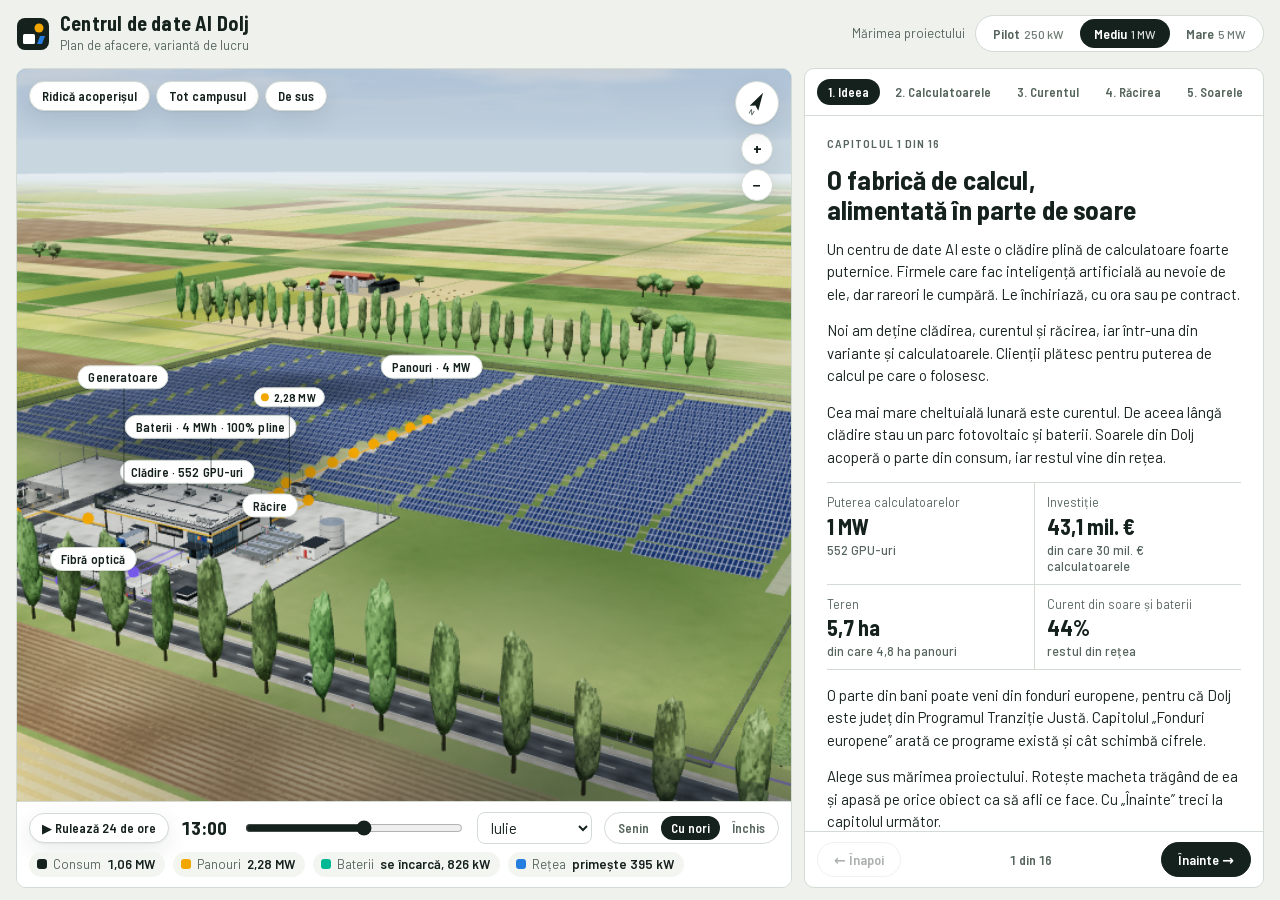
==== commit 66e9d745: "Sala de date, răcire, stație, panouri, curte și peisaj refăcute Nimic nu mai stă în aer în sala de d" ====
--- a/index.html
+++ b/index.html
@@ -1700,9 +1700,14 @@
     [[-0.57, -0.27], [-0.57, 0.27], [0.57, -0.27], [0.57, 0.27]].forEach(function (c) { box(g, 0.06, 2.2, 0.06, SH.rackBody, c[0], 1.1, c[1], false); });
     box(g, 1.2, 0.06, 0.6, SH.rackBody, 0, 2.17, 0); box(g, 1.2, 0.06, 0.6, SH.rackBody, 0, 0.03, 0, false);
     box(g, 1.14, 2.08, 0.02, SH.rackBody, 0, 1.1, -0.29, false); box(g, 0.02, 2.08, 0.56, SH.rackBody, -0.59, 1.1, 0, false);
-    cyl(g, 0.028, 0.028, 2.0, SH.blue, -0.5, 1.1, -0.2, 8, null, false); cyl(g, 0.028, 0.028, 2.0, SH.red, -0.5, 1.1, 0.2, 8, null, false);     // colectoarele de lichid
-    box(g, 0.05, 1.9, 0.05, SH.copper, -0.5, 1.1, 0, false);                                                                                   // bara de alimentare
-    box(g, 0.04, 1.9, 0.07, SH.dark, 0.5, 1.1, -0.255, false); for (var q = 0; q < 12; q++) box(g, 0.012, 0.02, 0.02, SH.led, 0.522, 0.35 + q * 0.14, -0.255, false);   // priza verticala
+    cyl(g, 0.025, 0.025, 2.0, SH.blue, -0.53, 1.1, -0.2, 8, null, false); cyl(g, 0.025, 0.025, 2.0, SH.red, -0.53, 1.1, 0.2, 8, null, false);   // colectoarele de lichid
+    beam(g, SH.blue, -0.53, 2.08, -0.2, -0.44, 2.47, -0.2, 0.04, false); beam(g, SH.red, -0.53, 2.08, 0.2, -0.56, 2.47, 0.2, 0.04, false);     // furtunurile care urca la tevile de rand
+    box(g, 0.05, 1.9, 0.05, SH.copper, -0.535, 1.1, 0, false);                                                                                 // bara de alimentare
+    box(g, 0.04, 1.9, 0.035, SH.dark, 0.5, 1.1, -0.272, false); for (var q = 0; q < 12; q++) box(g, 0.012, 0.02, 0.02, SH.led, 0.522, 0.35 + q * 0.14, -0.272, false);   // prizele verticale (PDU), una pe fiecare parte
+    box(g, 0.04, 1.9, 0.035, SH.dark, 0.5, 1.1, 0.272, false); box(g, 0.02, 1.72, 0.022, SH.stripe, 0.532, 1.2, 0.272, false);                 // manunchiul galben de fibra coboara de la comutator
+    for (q = 0; q < 3; q++) box(g, 0.012, 0.05, 0.5, SH.rackBody, 0.52, 0.71 + q * 0.42, 0, false);                                            // panouri oarbe intre servere
+    box(g, 0.012, 0.035, 0.5, SH.dark, 0.52, 1.975, 0, false); for (q = 0; q < 12; q++) box(g, 0.012, 0.016, 0.022, SH.silver, 0.527, 1.975, -0.2 + q * 0.036, false);   // panou de conexiuni
+    cyl(g, 0.014, 0.014, 0.42, SH.stripe, 0.14, 2.3, -0.04, 6, null, false); cyl(g, 0.014, 0.014, 0.42, SH.stripe, 0.14, 2.3, 0.04, 6, null, false);   // fibra urca in canalul galben
     box(g, 1.0, 0.2, 0.5, SH.silver, 0.02, 0.17, 0, false); box(g, 0.012, 0.03, 0.4, SH.led, 0.53, 0.17, 0, false);
     box(g, 0.8, 0.09, 0.5, SH.rackAlt, 0.12, 2.06, 0, false); box(g, 0.012, 0.04, 0.44, SH.led, 0.525, 2.06, 0, false);
     var out = { g: g, door: null, server: null, cover: null }, m;
@@ -1712,6 +1717,8 @@
         box(s, 1.0, 0.36, 0.5, SH.dark, 0, 0.18, 0, false);
         box(s, 0.02, 0.32, 0.48, SH.rackAlt, 0.51, 0.18, 0, false); box(s, 0.012, 0.03, 0.3, SH.led, 0.522, 0.3, 0, false);
         for (m = 0; m < 6; m++) box(s, 0.014, 0.2, 0.05, SH.dark, 0.522, 0.15, -0.19 + m * 0.076, false);
+        box(s, 0.03, 0.05, 0.02, SH.silver, 0.53, 0.18, -0.235, false); box(s, 0.03, 0.05, 0.02, SH.silver, 0.53, 0.18, 0.235, false);            // manere
+        box(s, 0.06, 0.03, 0.03, SH.blue, -0.52, 0.26, -0.2, false); box(s, 0.06, 0.03, 0.03, SH.red, -0.52, 0.26, 0.2, false);                  // cuplele de lichid din spate
         continue;
       }
       out.server = s;
@@ -1794,43 +1801,120 @@
     return [x + len * 0.3, top + 2.0 * s, z];
   }
 
-  function transformer(parent, x, z, s) {
-    var y0 = 0.32, i, sd;
-    box(parent, 3.6 * s, 0.25 * s, 2.6 * s, SH.dark, x, y0 + 0.125 * s, z);                                       // sasiu
-    box(parent, 3.9 * s, 0.1 * s, 0.22 * s, SH.steel, x, y0 + 0.03 * s, z - 0.8 * s, false); box(parent, 3.9 * s, 0.1 * s, 0.22 * s, SH.steel, x, y0 + 0.03 * s, z + 0.8 * s, false);   // sine
-    box(parent, 3 * s, 2.3 * s, 1.9 * s, SH.trafo, x, y0 + 1.4 * s, z);                                           // cuva cu ulei
-    box(parent, 3.2 * s, 0.12 * s, 2.1 * s, SH.trafo, x, y0 + 2.6 * s, z, false);
-    for (i = -1; i <= 1; i++) box(parent, 0.06 * s, 2.2 * s, 1.96 * s, SH.trafo, x + i * 0.75 * s, y0 + 1.4 * s, z, false);                        // nervuri de rigidizare
-    for (sd = -1; sd <= 1; sd += 2) {                                                                              // radiatoare, lamela cu lamela, cu ventilatoare
-      for (i = 0; i < 9; i++) box(parent, 0.07 * s, 1.75 * s, 0.62 * s, SH.trafoFin, x - 1.2 * s + i * 0.3 * s, y0 + 1.35 * s, z + sd * 1.32 * s);
-      cyl(parent, 0.07 * s, 0.07 * s, 2.7 * s, SH.trafo, x, y0 + 2.2 * s, z + sd * 1.3 * s, 8, [0, 0, Math.PI / 2], false);
-      cyl(parent, 0.07 * s, 0.07 * s, 2.7 * s, SH.trafo, x, y0 + 0.55 * s, z + sd * 1.3 * s, 8, [0, 0, Math.PI / 2], false);
+  function stV(x, y, z) { return new T.Vector3(x, y, z); }
+  function stIns(parent, x, y, z, h, r, n, alongX) {      // izolator cu fuste; in picioare y = baza, culcat pe x y = axa
+    var i, rot = alongX ? [0, 0, Math.PI / 2] : null;
+    if (alongX) {
+      cyl(parent, r * 0.8, r * 0.8, h, SH.ceramic, x, y, z, 8, rot, false);
+      if (!Q.lite) for (i = 0; i < n; i++) cyl(parent, r * 1.7, r * 1.7, h / n * 0.3, SH.ceramic, x - h / 2 + (i + 0.5) * h / n, y, z, 8, rot, false);
+      return;
+    }
+    cyl(parent, r * 0.75, r, h, SH.ceramic, x, y + h / 2, z, 8, null, false);
+    if (!Q.lite) for (i = 0; i < n; i++) cyl(parent, r * 1.2, r * 1.75, h / n * 0.4, SH.ceramic, x, y + (i + 0.5) * h / n, z, 8, null, false);
+  }
+  function stCol(parent, x, z, top, t) {                  // suport de otel pe fundatie de beton (pietrisul statiei e la 0.32)
+    box(parent, 0.7, 0.3, 0.7, SH.base, x, 0.45, z, false);
+    box(parent, t * 2.2, 0.04, t * 2.2, SH.steel, x, 0.62, z, false);
+    box(parent, t, top - 0.62, t, SH.steel, x, (top + 0.62) / 2, z);
+    box(parent, t * 2, 0.05, t * 2, SH.steel, x, top - 0.025, z, false);
+  }
+  function transformer(parent, x, z, s) {     // transformator 110/20 kV (s = 1: circa 25 MVA); izolatoarele de 110 kV stau in rand pe z, spre vest
+    s = s || 1;
+    var yb = 0.95, th = 3.3 * s, yt = yb + th, i, sd, hw = 1.5 * s, hl = 3.0 * s, out = [];
+    var bw = hw + 1.7, bl = hl + 2.2 * s + 0.9;                                                                     // cuva de retentie cu pietris
+    box(parent, bw * 2, 0.5, 0.2, SH.base, x, 0.55, z - bl, false); box(parent, bw * 2, 0.5, 0.2, SH.base, x, 0.55, z + bl, false);
+    box(parent, 0.2, 0.5, bl * 2, SH.base, x - bw, 0.55, z, false); box(parent, 0.2, 0.5, bl * 2, SH.base, x + bw, 0.55, z, false);
+    box(parent, bw * 2 - 0.2, 0.1, bl * 2 - 0.2, SH.gravel, x, 0.62, z, false);
+    for (sd = -1; sd <= 1; sd += 2) {                                                                               // grinzi de beton cu sine
+      box(parent, 0.5, 0.55, hl * 2 + 0.6, SH.concrete, x + sd * hw * 0.6, 0.575, z, false);
+      box(parent, 0.08, 0.1, hl * 2 + 0.4, SH.steel, x + sd * hw * 0.6, 0.9, z, false);
+    }
+    box(parent, hw * 2, th, hl * 2, SH.trafo, x, yb + th / 2, z);                                                   // cuva cu ulei
+    box(parent, hw * 2 + 0.1, 0.18, hl * 2 + 0.1, SH.dark, x, yb + 0.09, z, false);
+    box(parent, hw * 2 + 0.16, 0.12, hl * 2 + 0.16, SH.trafo, x, yt + 0.06, z, false);                              // capac
+    for (i = -2; i <= 2; i++) for (sd = -1; sd <= 1; sd += 2) box(parent, 0.1, th - 0.4, 0.12, SH.trafo, x + sd * (hw + 0.05), yb + th / 2 + 0.05, z + i * hl * 0.42, false);   // nervuri
+    var nf = Q.lite ? 5 : 9, rh = th * 0.8, rd = 1.15 * s, ry = yb + 0.4, zh;
+    for (sd = -1; sd <= 1; sd += 2) {                                                                               // radiatoare la cele doua capete, cu ventilatoare
+      for (i = 0; i < nf; i++) box(parent, 0.07, rh, rd, SH.trafoFin, x - hw * 0.85 + i * hw * 1.7 / (nf - 1), ry + rh / 2, z + sd * (hl + 0.3 + rd / 2));
+      zh = z + sd * (hl + 0.3 + rd * 0.3);
+      cyl(parent, 0.09, 0.09, hw * 1.85, SH.trafo, x, ry + rh - 0.14, zh, 8, [0, 0, Math.PI / 2], false);
+      cyl(parent, 0.09, 0.09, hw * 1.85, SH.trafo, x, ry + 0.14, zh, 8, [0, 0, Math.PI / 2], false);
       for (i = -1; i <= 1; i += 2) {
-        cyl(parent, 0.34 * s, 0.34 * s, 0.07 * s, SH.dark, x + i * 0.62 * s, y0 + 1.35 * s, z + sd * 1.66 * s, 14, [Math.PI / 2, 0, 0], false);
-        vdisc(parent, 0.3 * s, SH.fan, x + i * 0.62 * s, y0 + 1.35 * s, z + sd * 1.7 * s, false);
+        cyl(parent, 0.08, 0.08, 0.3 + rd * 0.3, SH.trafo, x + i * hw * 0.5, ry + rh - 0.14, z + sd * (hl + (0.3 + rd * 0.3) / 2), 8, [Math.PI / 2, 0, 0], false);
+        cyl(parent, 0.08, 0.08, 0.3 + rd * 0.3, SH.trafo, x + i * hw * 0.5, ry + 0.14, z + sd * (hl + (0.3 + rd * 0.3) / 2), 8, [Math.PI / 2, 0, 0], false);
+        cyl(parent, 0.46 * s, 0.46 * s, 0.1, SH.dark, x + i * hw * 0.45, ry + rh * 0.5, z + sd * (hl + 0.3 + rd + 0.05), 14, [Math.PI / 2, 0, 0], false);
+        vdisc(parent, 0.42 * s, SH.fan, x + i * hw * 0.45, ry + rh * 0.5, z + sd * (hl + 0.3 + rd + 0.11), false);
       }
     }
-    for (i = -1; i <= 1; i++) {                                                                                    // izolatoare: inalta tensiune (mari) si joasa (mici)
-      cyl(parent, 0.13 * s, 0.2 * s, 0.14 * s, SH.trafo, x + i * 0.85 * s, y0 + 2.72 * s, z - 0.35 * s, 10, null, false);
-      cyl(parent, 0.09 * s, 0.17 * s, 1.25 * s, SH.ceramic, x + i * 0.85 * s, y0 + 3.28 * s, z - 0.35 * s, 10);
-      cyl(parent, 0.05 * s, 0.05 * s, 0.22 * s, SH.silver, x + i * 0.85 * s, y0 + 4.0 * s, z - 0.35 * s, 8, null, false);
-      cyl(parent, 0.06 * s, 0.1 * s, 0.5 * s, SH.ceramic, x + i * 0.5 * s, y0 + 2.9 * s, z + 0.55 * s, 8, null, false);
-      cyl(parent, 0.035 * s, 0.035 * s, 0.12 * s, SH.copper, x + i * 0.5 * s, y0 + 3.2 * s, z + 0.55 * s, 6, null, false);
-    }
-    cyl(parent, 0.36 * s, 0.36 * s, 2.3 * s, SH.trafo, x, y0 + 3.5 * s, z + 0.2 * s, 12, [0, 0, Math.PI / 2]);     // conservatorul de ulei, cu capace bombate
-    blob(parent, SH.trafo, x - 1.15 * s, y0 + 3.5 * s, z + 0.2 * s, 0.14 * s, 0.36 * s, 0.36 * s, 0, false); blob(parent, SH.trafo, x + 1.15 * s, y0 + 3.5 * s, z + 0.2 * s, 0.14 * s, 0.36 * s, 0.36 * s, 0, false);
-    box(parent, 0.1 * s, 0.6 * s, 0.1 * s, SH.trafo, x - 0.8 * s, y0 + 2.95 * s, z + 0.2 * s, false); box(parent, 0.1 * s, 0.6 * s, 0.1 * s, SH.trafo, x + 0.8 * s, y0 + 2.95 * s, z + 0.2 * s, false);
-    cyl(parent, 0.045 * s, 0.045 * s, 0.75 * s, SH.steel, x + 0.35 * s, y0 + 2.98 * s, z + 0.02 * s, 6, [0.5, 0, 0], false); box(parent, 0.16 * s, 0.14 * s, 0.14 * s, SH.dark, x + 0.35 * s, y0 + 2.98 * s, z + 0.02 * s, false);   // teava de ulei cu releu
-    box(parent, 0.18 * s, 0.18 * s, 0.03 * s, SH.white, x + 1.0 * s, y0 + 3.5 * s, z + 0.57 * s, false);            // indicator de nivel
-    box(parent, 0.3 * s, 0.9 * s, 0.6 * s, SH.silver, x + 1.65 * s, y0 + 1.3 * s, z, false);                       // dulap de comanda
-    box(parent, 0.02 * s, 0.2 * s, 0.3 * s, SH.hazard, x + 1.81 * s, y0 + 1.5 * s, z, false);
-    box(parent, 0.5 * s, 1.5 * s, 1.0 * s, SH.trafo, x - 1.75 * s, y0 + 1.5 * s, z);                               // comutatorul de ploturi
-    box(parent, 0.26 * s, 0.5 * s, 0.4 * s, SH.silver, x - 2.12 * s, y0 + 1.0 * s, z + 0.2 * s, false); cyl(parent, 0.04 * s, 0.04 * s, 0.9 * s, SH.steel, x - 2.05 * s, y0 + 1.7 * s, z + 0.2 * s, 6, null, false);
-    var bw = 4.6 * s, bd = 4.2 * s;                                                                                 // cuva de retentie din beton, cu pietris
-    box(parent, bw, 0.35, 0.18, SH.base, x, 0.45, z - bd / 2, false); box(parent, bw, 0.35, 0.18, SH.base, x, 0.45, z + bd / 2, false);
-    box(parent, 0.18, 0.35, bd, SH.base, x - bw / 2, 0.45, z, false); box(parent, 0.18, 0.35, bd, SH.base, x + bw / 2, 0.45, z, false);
-    ao(parent, 3.4 * s, 3.3 * s, x, 0.34, z, 1.6);
-    return [-1, 0, 1].map(function (k) { return new T.Vector3(x + k * 0.85 * s, y0 + 4.1 * s, z - 0.35 * s); });
+    for (i = -1; i <= 1; i++) {                                                                                     // izolatoare de 110 kV
+      var bz = z + i * 1.55 * s, bx = x - hw * 0.55, by = yt + 0.12;
+      cyl(parent, 0.2 * s, 0.26 * s, 0.4 * s, SH.trafo, bx, by + 0.2 * s, bz, 10, null, false);
+      stIns(parent, bx, by + 0.4 * s, bz, 1.5 * s, 0.13 * s, 7);
+      cyl(parent, 0.05, 0.05, 0.25, SH.silver, bx, by + 1.9 * s + 0.125, bz, 6, null, false);
+      out.push(stV(bx, by + 1.9 * s + 0.22, bz));
+    }
+    box(parent, 0.7, 1.2, 2.6 * s, SH.trafo, x + hw + 0.35, yt - 0.75, z);                                          // cutia de cabluri de 20 kV; cablurile coboara in pietris
+    for (i = -1; i <= 1; i++) cyl(parent, 0.07, 0.07, yt - 1.35 - 0.6, SH.dark, x + hw + 0.4, (yt - 1.35 + 0.6) / 2, z + i * 0.5 * s, 6, null, false);
+    box(parent, 0.5, 0.06, 1.6 * s, SH.steel, x + hw + 0.3, yb + 1.0, z, false);
+    var cx = x + hw * 0.6, cy = yt + 1.6 * s;                                                                       // conservatorul de ulei
+    cyl(parent, 0.5 * s, 0.5 * s, 3.6 * s, SH.trafo, cx, cy, z, 14, [Math.PI / 2, 0, 0]);
+    blob(parent, SH.trafo, cx, cy, z - 1.8 * s, 0.5 * s, 0.5 * s, 0.16 * s, 0, false); blob(parent, SH.trafo, cx, cy, z + 1.8 * s, 0.5 * s, 0.5 * s, 0.16 * s, 0, false);
+    for (sd = -1; sd <= 1; sd += 2) box(parent, 0.12, cy - 0.42 * s - yt - 0.1, 0.12, SH.trafo, cx, (cy - 0.42 * s + yt + 0.1) / 2, z + sd * 1.2 * s, false);
+    beam(parent, SH.steel, x - hw * 0.1, yt + 0.12, z + 0.5 * s, cx - 0.3 * s, cy - 0.3 * s, z + 0.5 * s, 0.07, false);        // teava de ulei cu releu
+    box(parent, 0.2, 0.18, 0.18, SH.dark, (x - hw * 0.1 + cx - 0.3 * s) / 2, (yt + 0.12 + cy - 0.3 * s) / 2, z + 0.5 * s, false);
+    box(parent, 0.3, 0.3, 0.03, SH.white, cx, cy, z + 1.97 * s, false);                                             // indicator de nivel
+    box(parent, 0.36, 1.1, 0.7, SH.silver, x - hw - 0.18, yb + 1.3, z + hl * 0.55, false);                          // comutatorul de ploturi
+    box(parent, 0.36, 1.0, 0.8, SH.silver, x + hw + 0.18, yb + 1.2, z - hl * 0.75, false);                          // dulap de comanda
+    box(parent, 0.02, 0.25, 0.3, SH.hazard, x - hw - 0.37, yb + 1.5, z + hl * 0.55, false);
+    ao(parent, hw * 2 + 1, hl * 2 + 3, x, 0.68, z, 1.6);
+    return out;
+  }
+  function trafoMV(parent, x, z, s) {         // transformator 20/0,4 kV in ulei (s = 1: 1600 kVA, circa 2,0 x 1,3 x 2,1 m), in cuva de retentie
+    var hw = 0.5 * s, hl = 0.95 * s, th = 1.45 * s, yb = 0.82, yt = yb + th, i, sd, out = [];
+    var bw = hw + 1.0, bl = hl + 0.95, n = Q.lite ? 6 : 12, n2 = Q.lite ? 3 : 6;
+    box(parent, bw * 2, 0.4, 0.15, SH.base, x, 0.5, z - bl, false); box(parent, bw * 2, 0.4, 0.15, SH.base, x, 0.5, z + bl, false);
+    box(parent, 0.15, 0.4, bl * 2, SH.base, x - bw, 0.5, z, false); box(parent, 0.15, 0.4, bl * 2, SH.base, x + bw, 0.5, z, false);
+    box(parent, bw * 2 - 0.15, 0.08, bl * 2 - 0.15, SH.gravel, x, 0.5, z, false);
+    for (sd = -1; sd <= 1; sd += 2) {
+      box(parent, 0.3, 0.44, hl * 2 + 0.3, SH.concrete, x + sd * hw * 0.7, 0.52, z, false);
+      box(parent, 0.1, 0.08, hl * 2 + 0.1, SH.steel, x + sd * hw * 0.7, 0.78, z, false);
+    }
+    box(parent, hw * 2, th, hl * 2, SH.trafo, x, yb + th / 2, z);
+    box(parent, hw * 2 + 0.12, 0.06, hl * 2 + 0.12, SH.trafo, x, yt + 0.03, z, false);
+    for (sd = -1; sd <= 1; sd += 2) {                                                                               // pereti ondulati de racire
+      for (i = 0; i < n; i++) box(parent, 0.16 * s, th * 0.8, 0.03, SH.trafoFin, x + sd * (hw + 0.08 * s), yb + th * 0.5, z - hl * 0.9 + i * hl * 1.8 / (n - 1), false);
+      for (i = 0; i < n2; i++) box(parent, 0.03, th * 0.8, 0.16 * s, SH.trafoFin, x - hw * 0.85 + i * hw * 1.7 / (n2 - 1), yb + th * 0.5, z + sd * (hl + 0.08 * s), false);
+    }
+    for (i = -1; i <= 1; i++) {                                                                                     // izolatoare de 20 kV
+      var bz = z - 0.12 * s + i * 0.5 * s;
+      stIns(parent, x - hw * 0.55, yt + 0.06, bz, 0.4 * s, 0.055 * s, 4);
+      cyl(parent, 0.02, 0.02, 0.08, SH.silver, x - hw * 0.55, yt + 0.1 + 0.4 * s, bz, 6, null, false);
+      out.push(stV(x - hw * 0.55, yt + 0.14 + 0.4 * s, bz));
+    }
+    var cw = hw * 0.85 + 0.16 * s + 0.24;                                                                           // cutia de joasa tensiune si coborarea ei in canal
+    box(parent, cw, 0.28 * s, 0.9 * s, SH.silver, x + hw * 0.15 + cw / 2, yt + 0.06 + 0.14 * s, z, false);
+    box(parent, 0.24, yt + 0.06 - 0.54, 0.7 * s, SH.silver, x + hw + 0.16 * s + 0.12, (yt + 0.06 + 0.54) / 2, z, false);
+    cyl(parent, 0.2 * s, 0.2 * s, hw * 1.8, SH.trafo, x, yt + 0.5 * s, z + hl - 0.1 * s, 10, [0, 0, Math.PI / 2], false);   // conservator
+    for (sd = -1; sd <= 1; sd += 2) box(parent, 0.06, 0.3 * s, 0.06, SH.trafo, x + sd * hw * 0.6, yt + 0.06 + 0.13 * s, z + hl - 0.1 * s, false);
+    box(parent, 0.02, 0.2, 0.26, SH.hazard, x - hw - 0.17 * s, yb + th * 0.55, z + hl * 0.4, false);
+    ao(parent, hw * 2 + 0.8, hl * 2 + 0.8, x, 0.55, z, 1.4);
+    return out;
+  }
+  function stKiosk(parent, x, z, w, d, h, nd, dir, da, db) {   // cladire prefabricata din beton pentru celulele de medie tensiune; usile sunt pe fata dir (1 = est, -1 = vest)
+    var y0 = 0.62, i, fx = x + dir * (w / 2 + 0.02);
+    if (da == null) { da = z - d / 2; db = z + d / 2; }
+    box(parent, w + 0.1, 0.3, d + 0.1, SH.base, x, 0.47, z, false);
+    box(parent, w, h, d, SH.paint, x, y0 + h / 2, z);
+    box(parent, w + 0.4, 0.14, d + 0.4, SH.trim, x, y0 + h + 0.07, z);
+    for (i = 0; i < nd; i++) {
+      var dz = da + (i + 0.5) * (db - da) / nd, dw = Math.min(1.3, (db - da) / nd * 0.7);
+      box(parent, 0.06, 2.05, dw, SH.contDark, fx, y0 + 1.025, dz, false);
+      box(parent, 0.07, 0.3, dw * 0.8, SH.louver, fx, y0 + h - 0.3, dz, false);
+      box(parent, 0.075, 0.22, 0.22, SH.hazard, fx, y0 + 1.5, dz, false);
+      box(parent, 0.1, 0.12, 0.04, SH.silver, fx, y0 + 1.0, dz + dw * 0.38, false);
+    }
+    box(parent, 0.8, 0.3, db - da - (da === z - d / 2 ? d * 0.2 : -0.6), SH.concrete, x + dir * (w / 2 + 0.45), 0.47, (da + db) / 2, false);     // treapta din fata usilor
+    ao(parent, w + 0.6, d + 0.6, x, 0.33, z, 1.4);
   }
   function towerLattice(parent, x, z, h) {    // stalp metalic cu zabrele, pentru linia de 110 kV
     var b = h * 0.1, t = h * 0.022 + 0.3, hb = h * 0.78, ns = 5, i, s, c = [[1, 1], [1, -1], [-1, -1], [-1, 1]], th = Math.max(0.14, h * 0.009);
@@ -1848,57 +1932,197 @@
         beam(parent, SH.steel, x + p[0] * wB, yB, z + p[1] * wB, x + q[0] * wB, yB, z + q[1] * wB, th, false);
       }
     }
-    var a = h * 0.2, y1 = h * 0.8, y2 = h * 0.93, ins = Math.max(1.2, h * 0.05), arms = [[-a, y1], [a * 0.75, y2], [a, y1]];
+    var a = 3.8, y1 = h * 0.8, y2 = h * 0.93, ins = 1.4, arms = [[-a, y1], [a * 0.8, y2], [a, y1]];                   // console de 3-4 m, lanturi de izolatoare de 1,4 m
     arms.forEach(function (e) {
       beam(parent, SH.steel, x, e[1] + h * 0.035, z, x, e[1], z + e[0], th); beam(parent, SH.steel, x, e[1] - h * 0.02, z, x, e[1], z + e[0], th, false);
-      cyl(parent, 0.11, 0.11, ins, SH.ceramic, x, e[1] - ins / 2, z + e[0], 8, null, false);
+      stIns(parent, x, e[1] - ins, z + e[0], ins, 0.09, 6);
       box(parent, 0.5, 0.08, 0.12, SH.silver, x, e[1] - ins - 0.02, z + e[0], false); box(parent, th * 1.6, th * 1.6, th * 1.6, SH.steel, x, e[1], z + e[0], false);    // clema conductorului
     });
-    cyl(parent, 0.03, 0.05, h * 0.06, SH.steel, x, h * 1.03, z, 6, null, false);                                    // paratrasnet
-    return arms.map(function (e) { return new T.Vector3(x, e[1] - ins, z + e[0]); });
+    cyl(parent, 0.03, 0.05, h * 0.06, SH.steel, x, h * 1.03, z, 6, null, false);                                    // varful cu conductorul de garda
+    var r = arms.map(function (e) { return stV(x, e[1] - ins, z + e[0]); });
+    r.push(stV(x, h * 1.06, z));
+    return r;
   }
   function poleMV(parent, x, z, h) {          // stalp de beton pentru linia de medie tensiune
-    cyl(parent, 0.13, 0.22, h, SH.base, x, h / 2, z, 8); cyl(parent, 0.3, 0.34, 0.25, SH.concrete, x, 0.125, z, 8, null, false);
+    cyl(parent, 0.1, 0.17, h, SH.base, x, h / 2, z, 8); cyl(parent, 0.28, 0.32, 0.25, SH.concrete, x, 0.125, z, 8, null, false);
     box(parent, 0.12, 0.12, 2.8, SH.steel, x, h * 0.93, z); box(parent, 0.1, 0.5, 0.1, SH.steel, x, h * 0.93 + 0.3, z, false);
     beam(parent, SH.steel, x, h * 0.93 - 0.9, z, x, h * 0.93, z - 1.0, 0.05, false); beam(parent, SH.steel, x, h * 0.93 - 0.9, z, x, h * 0.93, z + 1.0, 0.05, false);   // contrafise
-    box(parent, 0.26, 0.2, 0.012, SH.hazard, x, 2.2, z + 0.2, false);
+    box(parent, 0.26, 0.2, 0.012, SH.hazard, x, 2.2, z + 0.16, false);
     return [-1.25, 0, 1.25].map(function (dz, i) {
       var yy = h * 0.93 + (i === 1 ? 0.75 : 0.35);
-      cyl(parent, 0.05, 0.08, 0.5, SH.ceramic, x, yy - 0.2, z + dz, 8, null, false);
-      cyl(parent, 0.025, 0.025, 0.06, SH.silver, x, yy + 0.07, z + dz, 6, null, false);
-      return new T.Vector3(x, yy + 0.05, z + dz);
-    });
+      stIns(parent, x, yy - 0.3, z + dz, 0.32, 0.05, 3);
+      cyl(parent, 0.025, 0.025, 0.06, SH.silver, x, yy + 0.04, z + dz, 6, null, false);
+      return stV(x, yy + 0.05, z + dz);
+    });
+  }
+  function poleTerm(parent, x, z, h, acc) {   // stalp terminal: linia aeriana se termina aici si coboara in cablu ingropat
+    var yA = h - 0.5, yB = h - 3.4, i, out = [], yJ = yB - 1.4, zc = z + 0.27;
+    cyl(parent, 0.11, 0.18, h, SH.base, x, h / 2, z, 8); cyl(parent, 0.3, 0.34, 0.5, SH.concrete, x, 0.25, z, 8, null, false);
+    box(parent, 0.12, 0.12, 2.9, SH.steel, x - 0.19, yA, z);                                                        // consola liniei
+    box(parent, 0.1, 0.1, 2.5, SH.steel, x - 0.3, yB, z); box(parent, 0.3, 0.14, 0.34, SH.steel, x - 0.14, yB, z, false);   // consola cu capete de cablu si descarcatoare
+    for (i = -1; i <= 1; i += 2) {
+      beam(parent, SH.steel, x - 0.15, yA - 0.9, z, x - 0.19, yA, z + i * 1.1, 0.05, false);
+      beam(parent, SH.steel, x - 0.16, yB - 0.8, z, x - 0.3, yB, z + i * 0.95, 0.05, false);
+    }
+    for (i = -1; i <= 1; i++) {
+      var zl = z + i * 1.25, zt = z + i * 0.8, a = stV(x - 0.8, yA, zl), b = stV(x - 0.3, yB + 0.5, zt);
+      stIns(parent, x - 0.52, yA, zl, 0.5, 0.055, 4, true);                                                         // izolator de intindere
+      out.push(a);
+      stIns(parent, x - 0.3, yB + 0.05, zt, 0.42, 0.05, 4);                                                         // cap terminal de cablu
+      cyl(parent, 0.04, 0.05, 0.36, SH.silver, x - 0.3, yB + 0.23, zt + 0.3, 6, null, false);                       // descarcator
+      wireTo(acc, a, b, 0.05, 3); wireTo(acc, b, stV(x - 0.3, yB + 0.42, zt + 0.3), 0, 1);
+      beam(parent, SH.dark, x - 0.3, yB, zt, x - 0.3, yB - 0.45, zt, 0.07, false);
+      beam(parent, SH.dark, x - 0.3, yB - 0.45, zt, x, yJ, zc, 0.07, false);
+    }
+    cyl(parent, 0.06, 0.06, yJ - 0.3, SH.dark, x, (yJ + 0.3) / 2, zc, 8, null, false);                              // cablul coboara pe stalp, in teava de protectie jos
+    cyl(parent, 0.085, 0.085, 2.6, SH.steel, x, 1.6, zc, 8, null, false);
+    for (i = 0; i < 3; i++) box(parent, 0.3, 0.04, 0.42, SH.steel, x, 3.4 + i * 1.6, z + 0.12, false);
+    box(parent, 0.26, 0.2, 0.012, SH.hazard, x, 2.2, z - 0.19, false);
+    return out;
   }
   function wire(parent, a, b, sag) {
     var pts = [];
     for (var i = 0; i <= 12; i++) { var t = i / 12, p = a.clone().lerp(b, t); p.y -= Math.sin(Math.PI * t) * sag; pts.push(p); }
     parent.add(new T.Line(new T.BufferGeometry().setFromPoints(pts), SH.wire));
   }
-
-  function coolerTpl(len) {                   // racitor uscat: baterie cu lamele, ventilatoare deasupra
+  function wireTo(acc, a, b, sag, n) {        // conductor cu sageata, adunat intr-o lista: toate firele unui grup se deseneaza dintr-o data
+    var p0 = a, i, t, p; n = n || 12;
+    for (i = 1; i <= n; i++) { t = i / n; p = a.clone().lerp(b, t); p.y -= 4 * t * (1 - t) * sag; acc.push(p0, p); p0 = p; }
+  }
+  function wireFlush(parent, acc) {
+    if (acc.length) parent.add(new T.LineSegments(new T.BufferGeometry().setFromPoints(acc), SH.wire));
+    acc.length = 0;
+  }
+
+  /* ---------- racirea din curte: piese ---------- */
+  var RCX = [0, 0, Math.PI / 2], RCZ = [Math.PI / 2, 0, 0];
+  function rcSeg(g, m, r, x0, y0, z0, x1, y1, z1, sg, cs) {       // teava dreapta intre doua puncte, pe una din axe
+    var L = Math.abs(x1 - x0) + Math.abs(y1 - y0) + Math.abs(z1 - z0);
+    if (L < 0.001) return;
+    cyl(g, r, r, L, m, (x0 + x1) / 2, (y0 + y1) / 2, (z0 + z1) / 2, sg || 10, x1 !== x0 ? RCX : z1 !== z0 ? RCZ : null, cs);
+  }
+  function rcPipe(g, col, r, x0, y0, z0, x1, y1, z1, cs) {        // teava izolata: manta de aluminiu si benzi colorate (albastru = apa rece, rosu = apa calda)
+    var L = Math.abs(x1 - x0) + Math.abs(y1 - y0) + Math.abs(z1 - z0);
+    if (L < 0.001) return;
+    var n = Math.max(1, Math.round(L / 1.6)), bl = Math.min(0.55, L * 0.45) / 2, ux = (x1 - x0) / L, uy = (y1 - y0) / L, uz = (z1 - z0) / L, k, t;
+    rcSeg(g, SH.silver, r, x0, y0, z0, x1, y1, z1, 12, cs);
+    for (k = 0; k < n; k++) {
+      t = (k + 0.5) / n * L;
+      rcSeg(g, col, r + 0.007, x0 + ux * (t - bl), y0 + uy * (t - bl), z0 + uz * (t - bl), x0 + ux * (t + bl), y0 + uy * (t + bl), z0 + uz * (t + bl), 12, cs);
+    }
+  }
+  function rcRun(g, col, r, pts, cs) {                            // traseu din bucati drepte, cu coturi
+    for (var k = 0; k < pts.length - 1; k++) {
+      rcPipe(g, col, r, pts[k][0], pts[k][1], pts[k][2], pts[k + 1][0], pts[k + 1][1], pts[k + 1][2], cs);
+      if (k) sph(g, r * 1.12, SH.silver, pts[k][0], pts[k][1], pts[k][2], cs, 1, 1);
+    }
+  }
+  function rcFlange(g, r, x, y, z, rot, cs, L) { cyl(g, r * 1.5 + 0.03, r * 1.5 + 0.03, L || 0.07, SH.steel, x, y, z, 12, rot, cs); }
+  function rcValve(g, r, x, y, z, rot, cs, sd) {                  // robinet fluture intre flanse, cu reductor si roata de mana (sd: partea tijei la tevile verticale)
+    var ax = rot === RCX ? 0 : rot === RCZ ? 2 : 1, o = [0, 0, 0], fr = r * 1.5 + 0.03, h = r * 1.3 + 0.26;
+    o[ax] = 0.075;
+    cyl(g, fr, fr, 0.035, SH.steel, x - o[0], y - o[1], z - o[2], 12, rot, cs); cyl(g, fr, fr, 0.035, SH.steel, x + o[0], y + o[1], z + o[2], 12, rot, cs);
+    cyl(g, r * 1.28 + 0.015, r * 1.28 + 0.015, 0.115, SH.dark, x, y, z, 10, rot, cs);
+    if (ax === 1) {
+      sd = sd || -1;
+      cyl(g, 0.022, 0.022, h, SH.dark, x, y, z + sd * h / 2, 6, RCZ, cs); box(g, 0.1, 0.1, 0.1, SH.dark, x, y, z + sd * (h - 0.08), cs); cyl(g, 0.12, 0.12, 0.022, SH.stripe, x, y, z + sd * h, 12, RCZ, cs);
+    } else {
+      cyl(g, 0.022, 0.022, h, SH.dark, x, y + h / 2, z, 6, null, cs); box(g, 0.1, 0.1, 0.1, SH.dark, x, y + h - 0.08, z, cs); cyl(g, 0.12, 0.12, 0.022, SH.stripe, x, y + h, z, 12, null, cs);
+    }
+  }
+
+  // racitor uscat de circa 450 kW: 9,0 x 2,35 x 2,5 m, doua randuri de ventilatoare de 0,9 m, picioare pe socluri de beton.
+  // La capatul dinspre cladire are cele doua racorduri cu flansa; ramurile coboara cu robinet pe colectoare (hl = inaltimea axului lor, rH = raza).
+  function coolerTpl(len, hl, rH) {
     return tpl(function (g) {
-      var i, j, nf = Math.max(2, Math.round(len / 2.3));
-      for (i = 0; i < 3; i++) for (j = -1; j <= 1; j += 2) { box(g, 0.12, 1.2, 0.12, SH.steel, -len / 2 + 0.3 + i * (len - 0.6) / 2, 0.6, j * 1.0, false); box(g, 0.3, 0.03, 0.3, SH.steel, -len / 2 + 0.3 + i * (len - 0.6) / 2, 0.015, j * 1.0, false); }
-      for (j = -1; j <= 1; j += 2) for (i = 0; i < 2; i++) beam(g, SH.steel, -len / 2 + 0.3 + i * (len - 0.6) / 2, 0.15, j * 1.0, -len / 2 + 0.3 + (i + 1) * (len - 0.6) / 2, 1.1, j * 1.0, 0.05, false);    // contravantuiri
-      box(g, len, 0.12, 2.3, SH.steel, 0, 1.22, 0, false);
-      box(g, len - 0.1, 1.25, 2.2, SH.coil, 0, 1.9, 0);
-      box(g, len, 0.1, 2.3, SH.silver, 0, 2.57, 0, false);
-      box(g, 0.1, 1.3, 2.3, SH.silver, -len / 2, 1.9, 0, false); box(g, 0.1, 1.3, 2.3, SH.silver, len / 2, 1.9, 0, false);
-      for (i = 1; i < nf; i++) for (j = -1; j <= 1; j += 2) box(g, 0.08, 1.26, 0.04, SH.silver, -len / 2 + i * len / nf, 1.9, j * 1.12, false);      // montantii dintre celule
-      for (var f = 0; f < nf; f++) {
-        var fx = -len / 2 + (f + 0.5) * len / nf;
-        cyl(g, 0.98, 1.04, 0.3, SH.silver, fx, 2.77, 0, 20, null, false);
-        disc(g, 0.92, SH.dark, fx, 2.86, 0); disc(g, 0.9, SH.fan, fx, 2.9, 0); disc(g, 0.97, SH.grille, fx, 2.93, 0);
-        cyl(g, 0.16, 0.2, 0.14, SH.dark, fx, 2.95, 0, 10, null, false);                                 // motorul ventilatorului
+      var i, j, f, nf = Math.max(3, Math.round(len / 1.8)), xw = -len / 2, lx, F = false;
+      for (i = 0; i < 3; i++) for (j = -1; j <= 1; j += 2) {
+        lx = xw + 0.35 + i * (len - 0.7) / 2;
+        box(g, 0.4, 0.2, 0.4, SH.concrete, lx, 0.1, j * 1.0, F);                                        // soclu
+        box(g, 0.26, 0.02, 0.26, SH.steel, lx, 0.21, j * 1.0, F); box(g, 0.1, 0.8, 0.1, SH.steel, lx, 0.6, j * 1.0, F);   // talpa si picior
+        if (!Q.lite) {
+          if (i < 2) beam(g, SH.steel, lx, 0.55, j * 1.0, lx + 0.5, 1.0, j * 1.0, 0.045, F);            // contrafise scurte
+          if (i > 0) beam(g, SH.steel, lx, 0.55, j * 1.0, lx - 0.5, 1.0, j * 1.0, 0.045, F);
+        }
       }
-      cyl(g, 0.1, 0.1, len, SH.blue, 0, 1.0, 1.25, 8, [0, 0, Math.PI / 2], false); cyl(g, 0.1, 0.1, len, SH.red, 0, 0.75, 1.25, 8, [0, 0, Math.PI / 2], false);
-      for (i = -1; i <= 1; i += 2) {                                                                    // colectoarele care leaga bateria de tevi
-        cyl(g, 0.07, 0.07, 1.5, SH.blue, i * (len / 2 - 0.5), 1.72, 1.2, 8, null, false); cyl(g, 0.07, 0.07, 1.3, SH.red, i * (len / 2 - 0.9), 1.38, 1.2, 8, null, false);
+      for (i = 0; i < 3; i++) box(g, 0.05, 0.05, 2.0, SH.steel, xw + 0.35 + i * (len - 0.7) / 2, 0.5, 0, F);   // legatura intre picioarele pereche
+      box(g, len, 0.1, 2.3, SH.steel, 0, 1.05, 0, F);                                                   // cadrul de jos
+      box(g, len - 0.12, 1.06, 2.24, SH.coil, 0, 1.63, 0, F);                                           // bateria cu lamele
+      box(g, len, 0.08, 2.34, SH.silver, 0, 2.2, 0, F);                                                 // capacul cu ventilatoare
+      box(g, 0.06, 1.1, 2.34, SH.silver, xw + 0.03, 1.63, 0, F); box(g, 0.06, 1.1, 2.34, SH.silver, -xw - 0.03, 1.63, 0, F);
+      for (j = -1; j <= 1; j += 2) {
+        for (i = 1; i < nf; i++) box(g, 0.07, 1.08, 0.05, SH.silver, xw + i * len / nf, 1.63, j * 1.135, F);   // montantii dintre celule
+        box(g, len, 0.07, 0.05, SH.silver, 0, 1.135, j * 1.135, F);
       }
-      box(g, 0.5, 0.7, 0.22, SH.silver, len / 2 - 0.45, 1.75, -1.26, false); box(g, 0.2, 0.12, 0.02, SH.led, len / 2 - 0.45, 1.95, -1.375, false);   // cutia electrica
-      cyl(g, 0.03, 0.03, 1.2, SH.dark, len / 2 - 0.45, 0.8, -1.26, 6, null, false);
+      for (f = 0; f < nf; f++) for (j = -1; j <= 1; j += 2) {
+        var fx = xw + (f + 0.5) * len / nf, fz = j * 0.58;
+        cyl(g, 0.48, 0.52, 0.22, SH.silver, fx, 2.35, fz, 14, null, F);                                 // duza ventilatorului
+        if (!Q.lite) disc(g, 0.455, SH.dark, fx, 2.4, fz);
+        disc(g, 0.45, SH.fan, fx, 2.44, fz); disc(g, 0.48, SH.grille, fx, 2.47, fz);
+        if (!Q.lite) cyl(g, 0.09, 0.11, 0.09, SH.dark, fx, 2.49, fz, 8, null, F);                        // motorul
+      }
+      // colectoarele bateriei si cele doua racorduri: sus intra apa calda (rosu), jos iese apa racita (albastru)
+      var yr = 1.95, yb = 1.38, zr = 0.45, zb = -0.45, xr = xw - 0.75, xb = xw - 1.35, rb = 0.065;
+      cyl(g, 0.055, 0.055, 0.95, SH.red, xw - 0.055, 1.63, zr, 8, null, F); cyl(g, 0.055, 0.055, 0.95, SH.blue, xw - 0.055, 1.63, zb, 8, null, F);
+      rcSeg(g, SH.red, rb, xw - 0.05, yr, zr, xr, yr, zr, 8, F); sph(g, rb * 1.15, SH.red, xr, yr, zr, F, 1, 1); rcSeg(g, SH.red, rb, xr, yr, zr, xr, hl, zr, 8, F);
+      rcSeg(g, SH.blue, rb, xw - 0.05, yb, zb, xb, yb, zb, 8, F); sph(g, rb * 1.15, SH.blue, xb, yb, zb, F, 1, 1); rcSeg(g, SH.blue, rb, xb, yb, zb, xb, hl, zb, 8, F);
+      rcFlange(g, rb, xw - 0.2, yr, zr, RCX, F); rcFlange(g, rb, xw - 0.2, yb, zb, RCX, F);              // flansele racordurilor
+      rcValve(g, rb, xw - 0.47, yr, zr, RCX, F); rcValve(g, rb, xw - 0.47, yb, zb, RCX, F);              // robinet pe fiecare ramura
+      cyl(g, rb + 0.03, rb + 0.03, 0.05, SH.steel, xr, hl + rH + 0.02, zr, 10, null, F); cyl(g, rb + 0.03, rb + 0.03, 0.05, SH.steel, xb, hl + rH + 0.02, zb, 10, null, F);   // gulerul de pe colector
+      if (!Q.lite) { cyl(g, 0.012, 0.012, 0.16, SH.dark, xw - 0.3, yr + 0.14, zr, 5, null, F); cyl(g, 0.045, 0.045, 0.02, SH.silver, xw - 0.3, yr + 0.22, zr + 0.01, 8, RCZ, F); }   // termometru
+      // cutia electrica, cu cablul in teava prinsa de picior pana la doza de pe platforma
+      var ex = -xw - 0.35;
+      box(g, 0.5, 0.7, 0.2, SH.silver, ex, 1.62, -1.26, F); box(g, 0.2, 0.1, 0.02, SH.led, ex, 1.82, -1.365, F);
+      cyl(g, 0.025, 0.025, 1.17, SH.dark, ex, 0.685, -1.23, 6, null, F);
+      box(g, 0.06, 0.03, 0.2, SH.dark, ex, 0.45, -1.14, F); box(g, 0.06, 0.03, 0.2, SH.dark, ex, 0.9, -1.14, F);
+      box(g, 0.62, 0.12, 0.22, SH.dark, ex - 0.2, 0.06, -1.33, F);                                       // doza: de aici cablul merge prin canalul din platforma
       ao(g, len, 2.4, 0, 0.02, 0, 1.5);
     });
+  }
+
+  // suport pentru cele doua colectoare: fundatie de beton, doi stalpi, traversa, papuci si bride
+  function rcSupTpl(hl, rH) {
+    return tpl(function (g) {
+      var F = false, yb = hl - rH, j;
+      box(g, 1.2, 0.15, 0.4, SH.concrete, 0, 0.075, 0, F);
+      for (j = -1; j <= 1; j += 2) {
+        box(g, 0.2, 0.015, 0.2, SH.steel, j * 0.3, 0.158, 0, F); box(g, 0.09, yb - 0.14 - 0.15, 0.09, SH.steel, j * 0.3, (yb - 0.14 + 0.15) / 2, 0, F);
+        box(g, 0.16, 0.04, 0.3, SH.steel, j * 0.3, yb - 0.02, 0, F);                                     // papucul conductei
+        cyl(g, rH + 0.013, rH + 0.013, 0.04, SH.steel, j * 0.3, hl, 0, 12, RCZ, F);                      // brida
+      }
+      box(g, 1.0, 0.1, 0.12, SH.steel, 0, yb - 0.09, 0, F);
+    });
+  }
+
+  // pompa cu motor pe sasiu, cu axul de-a lungul lui z: aspiratia spre nord (z mic), refularea in sus. y = inaltimea axului, yf = fata de sus a sasiului.
+  function rcPump(g, x, y, z, yf, on) {
+    cyl(g, 0.21, 0.21, 0.16, SH.dark, x, y, z, 14, RCZ); cyl(g, 0.1, 0.1, 0.1, SH.dark, x, y, z - 0.1, 10, RCZ);          // corpul pompei si gura de aspiratie
+    cyl(g, 0.09, 0.09, 0.26, SH.dark, x, y, z + 0.21, 10, RCZ); box(g, 0.2, y - yf - 0.06, 0.2, SH.dark, x, (y + yf - 0.06) / 2, z + 0.2);   // lagarul pe piciorul lui
+    box(g, 0.2, 0.2, 0.17, SH.stripe, x, y, z + 0.425);                                                 // aparatoarea cuplajului
+    cyl(g, 0.16, 0.16, 0.5, SH.steel, x, y, z + 0.76, 14, RCZ); cyl(g, 0.168, 0.168, 0.1, SH.dark, x, y, z + 1.06, 14, RCZ);    // motorul si capacul ventilatorului
+    box(g, 0.26, y - yf - 0.12, 0.38, SH.dark, x, (y + yf - 0.12) / 2, z + 0.76); box(g, 0.14, 0.09, 0.16, SH.dark, x, y + 0.19, z + 0.7);
+    box(g, 0.05, 0.03, 0.02, on ? SH.led : SH.dark, x, y + 0.19, z + 0.79);
+  }
+
+  // vas tampon in picioare, pe fusta de otel si placa de beton, cu gura de vizitare, supapa si aerisire
+  function rcTank(g, x, z, r, yTop) {
+    var y0 = 0.35, ys = y0 + 0.3, yc = yTop - r * 0.32;
+    box(g, r * 2 + 0.3, 0.15, r * 2 + 0.3, SH.concrete, x, 0.275, z);
+    cyl(g, r * 0.93, r * 0.93, 0.3, SH.dark, x, y0 + 0.15, z, 20);
+    cyl(g, r, r, yc - ys, SH.silver, x, (yc + ys) / 2, z, 24); sph(g, r, SH.silver, x, yc, z, true, 0.32, 2);
+    [ys + 0.04, (ys + yc) / 2, yc - 0.04].forEach(function (yy) { cyl(g, r + 0.012, r + 0.012, 0.05, SH.steel, x, yy, z, 24); });   // benzile mantalei
+    cyl(g, 0.24, 0.24, 0.1, SH.steel, x + r, ys + 0.55, z, 14, RCX); cyl(g, 0.2, 0.2, 0.06, SH.dark, x + r + 0.07, ys + 0.55, z, 14, RCX);   // gura de vizitare
+    cyl(g, 0.03, 0.03, 0.3, SH.steel, x, yTop + 0.12, z, 6); box(g, 0.09, 0.12, 0.09, SH.stripe, x, yTop + 0.3, z);                 // supapa de siguranta
+    cyl(g, 0.02, 0.02, 0.2, SH.steel, x + r * 0.5, yTop - 0.02, z, 6); cyl(g, 0.04, 0.04, 0.06, SH.dark, x + r * 0.5, yTop + 0.1, z, 8);   // aerisire
+    ao(g, r * 2 + 0.3, r * 2 + 0.3, x, 0.21, z, 1.6);
+  }
+  // vas de expansiune pe trei picioare
+  function rcVessel(g, x, z, r, h) {
+    var a;
+    box(g, r * 2 + 0.3, 0.1, r * 2 + 0.3, SH.concrete, x, 0.25, z);
+    for (a = 0; a < 3; a++) box(g, 0.05, 0.3, 0.05, SH.dark, x + Math.cos(a * 2.094) * r * 0.8, 0.45, z + Math.sin(a * 2.094) * r * 0.8);
+    cyl(g, r, r, h - r * 0.9, SH.steel, x, 0.55 + (h - r * 0.9) / 2, z, 16); sph(g, r, SH.steel, x, 0.55, z, true, 0.45, 1); sph(g, r, SH.steel, x, 0.55 + h - r * 0.9, z, true, 0.45, 1);
+    cyl(g, 0.025, 0.025, 0.12, SH.dark, x, 0.55 + h - r * 0.45 + 0.05, z, 6);
   }
 
   function bessTpl() {                        // container de baterii de 20 de picioare
@@ -1933,23 +2157,48 @@
     });
   }
 
-  function pvTableTpl() {                     // o masa de panouri: 52 de module pe structura metalica, inclinata 25 de grade spre sud
-    var a = 0.436, ca = Math.cos(a), sa = Math.sin(a), yc = 1.9, rot = [a, 0, 0], np = Q.lite ? 4 : 7;
+  function pvOpen(ax) {                       // cutie fara capetele de pe axa lunga (0 = x, 1 = y, 2 = z): 8 triunghiuri in loc de 12 pentru profilele metalice
+    return unit('pvOpen' + ax, function () { var b = new T.BoxGeometry(1, 1, 1), ix = Array.prototype.slice.call(b.index.array); ix.splice(ax * 12, 12); b.setIndex(ix); return b; });
+  }
+  function pvBar(g, ax, w, h, d, m, x, y, z, rot) { addGeo(g, pvOpen(ax), m, x, y, z, w, h, d, rot, false); }
+  function pvTableTpl() {                     // o masa reala: 2 randuri x 26 de module de 2,28 x 1,13 m (29,6 x 4,58 m, circa 30 kWp), inclinata 25 de grade spre sud
+    var a = 0.436, ca = Math.cos(a), sa = Math.sin(a), yc = 1.7, rot = [a, 0, 0], L = 29.6, S = 4.58, ns = Q.lite ? 6 : 9, e = Q.lite ? 0.006 : 0.02;
+    function py(s, d) { return yc - s * sa - d * ca; }      // s = metri pe panta spre sud, d = metri sub fata modulelor
+    function pz(s, d) { return s * ca - d * sa; }
     return tpl(function (g) {
-      addGeo(g, unit('flat', function () { var gg = new T.PlaneGeometry(1, 1); gg.rotateX(-Math.PI / 2); return gg; }), SH.panel, 0, yc + 0.02 * ca, 0.02 * sa, 30, 1, 4.6, rot, true);                 // fata cu celule
-      addGeo(g, unit('flatDown', function () { var gg = new T.PlaneGeometry(1, 1); gg.rotateX(Math.PI / 2); return gg; }), SH.panelBack, 0, yc - 0.02 * ca, -0.02 * sa, 30, 1, 4.6, rot, true);     // spatele alb
-      [-2.3, 2.3].forEach(function (zl) { box(g, 30, 0.07, 0.05, SH.frame, 0, yc - zl * sa, zl * ca, false, rot); });
-      [-1.25, 1.25].forEach(function (zl) { box(g, 30, 0.1, 0.07, SH.frame, 0, yc - 0.07 * ca - zl * sa, -0.07 * sa + zl * ca, false, rot); });
-      for (var i = 0; i < np; i++) {
-        var px = -13.5 + i * 27 / (np - 1);
-        [-1.25, 1.25].forEach(function (zl) { var top = yc - 0.12 * ca - zl * sa; box(g, 0.1, top, 0.12, SH.steel, px, top / 2, zl * ca, true); });
-        if (!Q.lite) beam(g, SH.steel, px, 0.25, 1.25 * ca, px, yc - 0.12 * ca + 1.25 * sa - 0.25, -1.25 * ca, 0.06, false);
+      addGeo(g, unit('flat', function () { var gg = new T.PlaneGeometry(1, 1); gg.rotateX(-Math.PI / 2); return gg; }), SH.panel, 0, py(0, -e), pz(0, -e), L, 1, S, rot, true);                 // fata cu celule
+      addGeo(g, unit('flatDown', function () { var gg = new T.PlaneGeometry(1, 1); gg.rotateX(Math.PI / 2); return gg; }), SH.panelBack, 0, py(0, e), pz(0, e), L, 1, S, rot, true);     // spatele alb
+      if (!Q.lite) {                                                                                     // rama de aluminiu pe contur
+        [-1, 1].forEach(function (k) { pvBar(g, 0, L + 0.05, 0.05, 0.025, SH.frame, 0, py(k * (S / 2 + 0.0125), 0), pz(k * (S / 2 + 0.0125), 0), rot); pvBar(g, 2, 0.025, 0.05, S, SH.frame, k * (L / 2 + 0.0125), yc, 0, rot); });
       }
-    });
-  }
-  function inverterStation(parent, x, z) {    // statie de invertoare cu transformator, pe placa de beton
+      (Q.lite ? [-1.2, 1.2] : [-1.75, -0.6, 0.6, 1.75]).forEach(function (s) { pvBar(g, 0, L, 0.08, 0.05, SH.steel, 0, py(s, 0.065), pz(s, 0.065), rot); });      // pane: profilele lungi pe care stau modulele
+      for (var i = 0; i < ns; i++) {
+        var px = -14 + i * 28 / (ns - 1);
+        pvBar(g, 2, 0.06, 0.1, 4.1, SH.steel, px, py(0, 0.155), pz(0, 0.155), rot);                       // capriorul inclinat
+        [-1.35, 1.35].forEach(function (s) { var top = py(s, 0.155) + 0.04; pvBar(g, 1, 0.1, top, 0.08, SH.steel, px + 0.08, top / 2, pz(s, 0.155)); });     // doi stalpi batuti in pamant
+        if (!Q.lite) {                                                                                   // contravantuire de la stalpul din spate la caprior
+          var y0 = 0.95, z0 = pz(-1.35, 0.155), y1 = py(0.3, 0.155), z1 = pz(0.3, 0.155), len = Math.sqrt((y1 - y0) * (y1 - y0) + (z1 - z0) * (z1 - z0));
+          pvBar(g, 1, 0.05, len, 0.05, SH.steel, px + 0.055, (y0 + y1) / 2, (z0 + z1) / 2, [Math.atan2(z1 - z0, y1 - y0), 0, 0]);
+        }
+      }
+    });
+  }
+  function pvStringInvTpl() {                 // invertor de sir de circa 250 kW pe cadru propriu, la capatul vestic al unei mese (capatul mesei este la x = +0,5)
+    return tpl(function (g) {
+      [-0.42, 0.42].forEach(function (dz) { box(g, 0.06, 1.75, 0.06, SH.steel, 0, 0.875, dz, false); });
+      box(g, 0.62, 0.03, 1.25, SH.steel, -0.2, 1.765, 0, false);                                         // copertina de umbra
+      box(g, 0.36, 0.7, 1.05, SH.white, -0.21, 1.15, 0, false);                                          // invertorul
+      if (!Q.lite) {
+        box(g, 0.04, 0.05, 0.9, SH.steel, 0, 0.9, 0, false); box(g, 0.04, 0.05, 0.9, SH.steel, 0, 1.4, 0, false);
+        box(g, 0.012, 0.14, 0.3, SH.dark, -0.395, 1.3, 0.2, false); box(g, 0.05, 0.16, 0.12, SH.dark, -0.21, 0.76, -0.3, false);       // afisaj si separator
+        [-0.12, 0.2].forEach(function (dz) { cyl(g, 0.035, 0.035, 0.8, SH.dark, -0.21, 0.4, dz, 6, null, false); });                       // tuburile prin care cablurile coboara in pamant
+      } else box(g, 0.08, 0.8, 0.5, SH.dark, -0.21, 0.4, 0, false);
+      beam(g, SH.dark, -0.05, 1.42, 0, 0.62, 1.86, 0, 0.05, false);                                       // cablurile de curent continuu vin de sub masa
+    });
+  }
+  function inverterStation(parent, x, z) {    // statia de transformare a parcului: tablou de joasa tensiune in container si transformator ridicator, pe placa de beton
     var i, sd;
-    box(parent, 6.8, 0.3, 3.2, SH.concrete, x, 0.15, z, false);
+    box(parent, 7.4, 0.3, 3.2, SH.concrete, x + 0.2, 0.15, z, false);
     box(parent, 5.04, 0.14, 2.44, SH.dark, x - 0.6, 0.37, z, false);
     box(parent, 5.0, 2.4, 2.4, SH.cont, x - 0.6, 1.64, z);
     box(parent, 5.2, 0.1, 2.6, SH.trim, x - 0.6, 2.89, z);                                              // acoperis cu streasina
@@ -1960,10 +2209,14 @@
     box(parent, 0.7, 0.6, 0.3, SH.silver, x - 1.9, 1.1, z - 1.36, false); vdisc(parent, 0.22, SH.fan, x - 1.9, 1.1, z - 1.52, false);                // aer conditionat
     box(parent, 1.1, 1.5, 1.4, SH.trafo, x + 2.7, 1.05, z); box(parent, 1.2, 0.08, 1.5, SH.trafo, x + 2.7, 1.84, z, false);                        // transformatorul de ridicare
     for (sd = -1; sd <= 1; sd += 2) for (i = 0; i < 4; i++) box(parent, 0.06, 1.1, 0.26, SH.trafoFin, x + 2.3 + i * 0.26, 1.0, z + sd * 0.84);
-    for (i = 0; i < 3; i++) { cyl(parent, 0.05, 0.08, 0.4, SH.ceramic, x + 2.7, 2.08, z - 0.4 + i * 0.4, 8, null, false); cyl(parent, 0.025, 0.025, 0.1, SH.silver, x + 2.7, 2.32, z - 0.4 + i * 0.4, 6, null, false); }
+    box(parent, 0.25, 0.3, 0.7, SH.steel, x + 2.03, 1.45, z, false);                                    // bare de joasa tensiune intre container si transformator
+    box(parent, 0.3, 0.9, 0.7, SH.trafo, x + 3.4, 1.25, z, false);                                      // cutia de cabluri de medie tensiune
+    for (i = -1; i <= 1; i++) cyl(parent, 0.045, 0.045, 0.5, SH.dark, x + 3.4, 0.55, z + i * 0.2, 6, null, false);                // cele trei cabluri coboara in canal
+    box(parent, 0.5, 0.03, 1.9, SH.steel, x + 3.4, 0.315, z - 0.65, false); box(parent, 0.5, 0.03, 0.6, SH.steel, x + 2.05, 0.315, z - 1.25, false);      // capacele canalului spre santul din nord
+    cyl(parent, 0.16, 0.16, 0.5, SH.trafo, x + 2.7, 2.04, z, 10, [Math.PI / 2, 0, 0], false); box(parent, 0.08, 0.2, 0.08, SH.trafo, x + 2.7, 1.92, z - 0.15, false); box(parent, 0.08, 0.2, 0.08, SH.trafo, x + 2.7, 1.92, z + 0.15, false);   // vas de expansiune pentru ulei
     box(parent, 0.5, 0.03, 0.8, SH.steel, x + 2.05, 0.315, z, false);                                   // capacul canalului de cabluri
     for (sd = -1; sd <= 1; sd += 2) cyl(parent, 0.07, 0.07, 0.9, SH.stripe, x + sd * 3.2, 0.75, z + 1.45, 8, null, false);     // stalpisori de protectie
-    ao(parent, 6.8, 3.2, x, 0.03, z, 1.4);
+    ao(parent, 7.4, 3.2, x + 0.2, 0.03, z, 1.4);
   }
 
   function person(parent, x, y, z) {
@@ -2034,37 +2287,107 @@
     cyl(parent, 0.28, 0.28, 1.1, SH.silver, x - 0.82, 0.86, z + 1.2, 12, [Math.PI / 2, 0, 0], false);               // rezervor
     ao(parent, 2.6, 8.4, x, 0.262, z, 1.3);
   }
-  function lampTpl() {                        // stalp de iluminat cu brat si corp LED
+  function lampTpl() {                        // stalp de iluminat de 9 m, pe fundatie de beton, cu brat si corp LED
     return tpl(function (g) {
-      box(g, 0.34, 0.04, 0.34, SH.dark, 0, 0.02, 0, false); cyl(g, 0.1, 0.13, 0.5, SH.dark, 0, 0.27, 0, 8, null, false);
-      cyl(g, 0.06, 0.1, 6.6, SH.steel, 0, 3.75, 0, 8);
-      beam(g, SH.steel, 0, 6.95, 0, 0, 7.12, 0.95, 0.075, false);
-      box(g, 0.3, 0.09, 0.72, SH.dark, 0, 7.12, 1.25, false); box(g, 0.24, 0.02, 0.56, SH.lampHead, 0, 7.065, 1.27, false);
-    });
-  }
-  function fenceRun(parent, posts, x0, z0, x1, z1, hgt) {   // plasa intre doua puncte + stalpii ei
+      box(g, 0.6, 0.14, 0.6, SH.base, 0, 0.07, 0, false); box(g, 0.36, 0.03, 0.36, SH.dark, 0, 0.155, 0, false);
+      [[-0.13, -0.13], [0.13, -0.13], [-0.13, 0.13], [0.13, 0.13]].forEach(function (c) { cyl(g, 0.02, 0.02, 0.05, SH.steel, c[0], 0.19, c[1], 6, null, false); });
+      cyl(g, 0.1, 0.13, 0.55, SH.dark, 0, 0.44, 0, 8, null, false); box(g, 0.02, 0.3, 0.12, SH.steel, 0, 0.5, 0.125, false);
+      cyl(g, 0.055, 0.1, 8.3, SH.steel, 0, 4.85, 0, 8);
+      beam(g, SH.steel, 0, 8.9, 0, 0, 9.08, 0.95, 0.075, false);
+      box(g, 0.3, 0.09, 0.72, SH.dark, 0, 9.08, 1.25, false); box(g, 0.24, 0.02, 0.56, SH.lampHead, 0, 9.025, 1.27, false);
+    });
+  }
+  function fenceRun(parent, posts, x0, z0, x1, z1, hgt, base) {   // plasa intre doua puncte + stalpii ei; base = grinda de beton la sol si sarma ghimpata sus
     var dx = x1 - x0, dz = z1 - z0, len = Math.sqrt(dx * dx + dz * dz), n = Math.max(1, Math.round(len / 3)), ang = Math.atan2(-dz, dx);
     addGeo(parent, unit('vplane', function () { return new T.PlaneGeometry(1, 1); }), SH.fence, (x0 + x1) / 2, hgt / 2 + 0.05, (z0 + z1) / 2, len, hgt, 1, [0, ang, 0], false);
     box(parent, len, 0.05, 0.05, SH.steel, (x0 + x1) / 2, hgt + 0.05, (z0 + z1) / 2, false, [0, ang, 0]);
+    if (base) {
+      box(parent, len, 0.3, 0.2, SH.base, (x0 + x1) / 2, 0.1, (z0 + z1) / 2, false, [0, ang, 0]);
+      box(parent, len, 0.015, 0.015, SH.steel, (x0 + x1) / 2, hgt + 0.16, (z0 + z1) / 2, false, [0, ang, 0]);
+    }
     for (var i = 0; i <= n; i++) posts.push([x0 + dx * i / n, z0 + dz * i / n, hgt]);
   }
-
-  function treeTpl(kind) {                    // coroane cu denivelari, nu sfere netede; sub 450 de triunghiuri fiecare
+  function gateLeaf(parent, xa, xb, z, yb, h) {   // canat de poarta: rama de teava, montanti si plasa
+    var len = xb - xa, xm = (xa + xb) / 2, n = Math.max(1, Math.round(len / 1.5)), i;
+    box(parent, len, 0.14, 0.1, SH.dark, xm, yb + 0.07, z, false); box(parent, len, 0.08, 0.08, SH.dark, xm, yb + h - 0.04, z, false);
+    for (i = 0; i <= n; i++) box(parent, i % n ? 0.05 : 0.09, h - 0.2, i % n ? 0.05 : 0.09, SH.dark, i === 0 ? xa + 0.045 : i === n ? xb - 0.045 : xa + len * i / n, yb + h / 2 + 0.02, z, false);
+    vpl(parent, len - 0.1, h - 0.22, SH.fence, xm, yb + h / 2 + 0.02, z);
+  }
+  function footing(parent, x, z, s) {         // fundatie mica de beton pentru stalpi si catarge, pe platforma
+    box(parent, s, 0.12, s, SH.base, x, 0.26, z, false); cyl(parent, s * 0.26, s * 0.3, 0.05, SH.dark, x, 0.345, z, 8, null, false);
+  }
+
+  /* ---------- peisaj: copaci, case de sat, semne de drum ---------- */
+  function peisajMats() {                     // materiale folosite doar de peisaj: lan de porumb si lan de floarea-soarelui
+    if (SH.maize) return;
+    var Rm = rng(77);
+    TEX.maize = canvasTex(256, 256, function (g, w, h) {
+      g.fillStyle = '#44692d'; g.fillRect(0, 0, w, h);
+      blotch(g, w, h, Rm, 8, '0,0,0', 30, 90, 0.12); blotch(g, w, h, Rm, 8, '225,255,170', 30, 90, 0.08);
+      g.fillStyle = '#31541f'; for (var y = 0; y < h; y += 16) g.fillRect(0, y, w, 6);
+      speckle(g, w, h, Rm, 3000, ['#557f35', '#2c4c1e', '#6c9440', '#b5a35c'], 1, 3, 0.25, 0.6);
+    });
+    TEX.sunfl = canvasTex(256, 256, function (g, w, h) {
+      g.fillStyle = '#5c782f'; g.fillRect(0, 0, w, h);
+      blotch(g, w, h, Rm, 8, '0,0,0', 30, 90, 0.1); blotch(g, w, h, Rm, 8, '255,240,150', 30, 90, 0.1);
+      g.fillStyle = '#496426'; for (var y = 0; y < h; y += 16) g.fillRect(0, y, w, 6.5);
+      speckle(g, w, h, Rm, 5200, ['#e6c021', '#f0d132', '#d8a818', '#718f39'], 1.5, 3.2, 0.5, 0.95);
+    });
+    SH.maize = M(0xffffff, { map: TEX.maize, roughness: 1, env: 0.25 }); SH.sunfl = M(0xffffff, { map: TEX.sunfl, roughness: 1, env: 0.25 });
+    [SH.maize, SH.sunfl].forEach(function (m) { THERM.push({ m: m, hot: 0x121844, base: m.color.getHex(), map: m.map }); });
+  }
+  function treeTpl(kind) {                    // la inaltimea reala: plop de aliniament 22 m, salcam sau nuc 11 m, brad 9 m; coroane cu denivelari
+    var d2 = Q.lite ? 1 : 2;
     return tpl(function (g) {
       if (kind === 'poplar') {
-        cyl(g, 0.16, 0.3, 3.4, SH.trunk, 0, 1.7, 0, 6);
-        lump(g, SH.leaf, 0, 9.2, 0, 1.75, 6.9, 1.7, 0.4, 2, 1.3); lump(g, SH.leaf, 0.3, 5.2, 0.25, 1.45, 3.0, 1.4, 2.1, 1, 4.1);
+        cyl(g, 0.2, 0.36, 5.2, SH.trunk, 0, 2.6, 0, 6);
+        lump(g, SH.leaf, 0, 13.2, 0, 2.3, 9.2, 2.2, 0.4, d2, 1.3); lump(g, SH.leaf, 0.35, 7.0, 0.3, 1.9, 4.0, 1.85, 2.1, 1, 4.1);
       } else if (kind === 'conifer') {
         cyl(g, 0.18, 0.3, 2.2, SH.trunk, 0, 1.1, 0, 6);
         [[2.3, 2.6, 2.7, 0.1, 0], [2.0, 2.4, 4.0, -0.08, 0.08], [1.7, 2.3, 5.2, 0.06, -0.06], [1.35, 2.1, 6.4, -0.04, 0.03], [1.0, 2.0, 7.5, 0.03, 0.02], [0.6, 1.9, 8.6, 0, 0]].forEach(function (q, n) {
-          cyl(g, 0.01, q[0], q[1], SH.leaf, q[3], q[2], q[4], 9, [0, n * 0.7, 0]);
+          cyl(g, 0.01, q[0], q[1], SH.leaf, q[3], q[2], q[4], Q.lite ? 7 : 9, [0, n * 0.7, 0]);
         });
       } else {
-        cyl(g, 0.22, 0.38, 3.4, SH.trunk, 0, 1.7, 0, 6);
-        beam(g, SH.trunk, 0, 2.6, 0, 1.3, 4.2, 0.5, 0.2, false);
-        lump(g, SH.leaf, 0, 5.9, 0, 3.0, 2.5, 2.8, 0.5, 2, 2.4); lump(g, SH.leaf, 1.5, 4.7, 0.9, 1.9, 1.5, 1.8, 1.4, 1, 5.2);
+        cyl(g, 0.24, 0.42, 4.2, SH.trunk, 0, 2.1, 0, 6);
+        beam(g, SH.trunk, 0, 3.0, 0, 1.6, 5.4, 0.6, 0.22, false);
+        lump(g, SH.leaf, 0, 7.6, 0, 3.9, 3.3, 3.7, 0.5, d2, 2.4); lump(g, SH.leaf, 1.9, 6.0, 1.1, 2.5, 2.0, 2.4, 1.4, 1, 5.2);
       }
     });
+  }
+  // casa de sat sau hala de ferma: pereti pe soclu, acoperis in doua ape, usa, ferestre si horn; fata e latura lunga dinspre sud (sau est, cand e lunga pe z)
+  function casa(g, x, z, len, dep, hw, wallM, roofM, alongZ, barn) {
+    house(g, x, z, len, dep, hw, wallM, roofM, alongZ);
+    function at(u, y, w, h, m, off) {         // placa subtire pe fata: u = pozitia de-a lungul casei
+      if (alongZ) box(g, 0.06, h, w, m, x + dep / 2 + (off || 0.02), y, z + u); else box(g, w, h, 0.06, m, x + u, y, z + dep / 2 + (off || 0.02));
+    }
+    if (alongZ) box(g, dep + 0.16, 0.35, len + 0.16, SH.base, x, 0.175, z); else box(g, len + 0.16, 0.35, dep + 0.16, SH.base, x, 0.175, z);
+    if (barn) {                               // hala: doua porti mari si un sir de ferestre inguste sus
+      at(-len * 0.22, 1.75, 3.6, 3.5, SH.trim); at(len * 0.22, 1.75, 3.6, 3.5, SH.trim);
+      for (var b = -2; b <= 2; b++) at(b * len / 5.5, hw - 0.6, 1.6, 0.5, SH.glass, 0.03);
+      return;
+    }
+    var n = Math.max(3, Math.round(len / 2.8)), u0 = -len / 2, st = len / n, dj = Math.floor(n / 2);
+    for (var q = 0; q < n; q++) {
+      var u = u0 + (q + 0.5) * st;
+      if (q === dj) { at(u, 1.37, 0.95, 2.05, SH.trim); at(u, 0.26, 1.5, 0.18, SH.base, 0.3); }      // usa si treapta
+      else { at(u, 1.72, 0.95, 1.15, SH.glass); at(u, 1.1, 1.1, 0.08, SH.white, 0.05); }               // fereastra si pervaz
+    }
+    var hy = hw + dep * 0.32 * 0.55 + 0.45;                                                              // hornul iese prin acoperis
+    if (alongZ) box(g, 0.5, 1.5, 0.5, SH.tileRoof, x - dep * 0.14, hy, z + len * 0.22); else box(g, 0.5, 1.5, 0.5, SH.tileRoof, x + len * 0.22, hy, z - dep * 0.14);
+  }
+  // indicator rutier pe stalp, la marginea drumului national; face = +1 priveste spre est (pentru cei care vin dinspre est), -1 spre vest
+  function semn(g, x, z, kind, face) {
+    cyl(g, 0.035, 0.035, 2.75, SH.silver, x, 1.375, z, 6);
+    box(g, 0.3, 0.25, 0.3, SH.base, x, 0.125, z);                                                 // fundatia de beton
+    var fx = x + face * 0.04;
+    if (kind === 0) {                         // triunghi de avertizare: intersectie cu drum fara prioritate
+      cyl(g, 0.56, 0.56, 0.02, SH.red, fx, 2.2, z, 3, [-Math.PI / 2, 0, Math.PI / 2]); cyl(g, 0.4, 0.4, 0.024, SH.white, fx + face * 0.012, 2.2, z, 3, [-Math.PI / 2, 0, Math.PI / 2]);
+    } else {                                  // rotund: limita de viteza
+      cyl(g, 0.36, 0.36, 0.02, SH.red, fx, 2.3, z, 18, [0, 0, Math.PI / 2]); cyl(g, 0.27, 0.27, 0.024, SH.white, fx + face * 0.012, 2.3, z, 18, [0, 0, Math.PI / 2]);
+    }
+  }
+  function borna(g, x, z) {                   // borna kilometrica de drum national: alba, cu capul rosu
+    box(g, 0.3, 0.55, 0.22, SH.white, x, 0.275, z); box(g, 0.31, 0.2, 0.23, SH.red, x, 0.65, z);
   }
 
 
@@ -2232,40 +2555,144 @@
     var hallW = xO - xE - 3, hallD = D - 5, perRowMax = Math.max(2, Math.min(24, Math.floor(hallD / 0.62)));
     var pairs = Math.max(1, Math.ceil(nAll / (2 * perRowMax))); while (pairs * 5.4 > hallW && pairs > 1) pairs--;
     var perRow = Math.ceil(nAll / (pairs * 2));
-    var rackT = tpl(function (g) { box(g, 1.2, 2.2, 0.6, SH.rackBody, 0, 0, 0); vpl(g, 0.58, 2.16, SH.rackFront, 0.603, 0, 0, Math.PI / 2); }),
+    // rackul GPU are sus doua furtunuri care urca la colectoarele de rand (albastru = rece, rosu = cald)
+    var rackT = tpl(function (g) {
+        box(g, 1.2, 2.2, 0.6, SH.rackBody, 0, 0, 0); vpl(g, 0.58, 2.16, SH.rackFront, 0.603, 0, 0, Math.PI / 2);
+        cyl(g, 0.02, 0.02, 0.28, SH.blue, -0.44, 1.24, -0.2, 6, null, false); cyl(g, 0.02, 0.02, 0.28, SH.red, -0.56, 1.24, 0.2, 6, null, false);
+      }),
       rackT2 = tpl(function (g) { box(g, 1.2, 2.2, 0.6, SH.rackAlt, 0, 0, 0); vpl(g, 0.58, 2.16, SH.rackFront, 0.603, 0, 0, Math.PI / 2); });
     var rk = inst(itg, rackT, nGpu), rk2 = inst(itg, rackT2, Math.max(1, nAll - nGpu));
     var hallCx = (xE + xO) / 2, n1 = 0, n2 = 0, rowLen = perRow * 0.62, rackPos = [hallCx + (pairs - 1) * 2.7 + 1.2, rowLen / 2 - 0.31];
+    var hz = rowLen / 2 + 1.2, hx0 = hallCx - (pairs - 1) * 2.7 - 2.1, hx1 = W / 2, hzz = -Math.min(hz + 0.9, D / 2 - 0.8);
+
+    // unelte mici pentru sala: tevi pe cele trei axe, cot, stalp cu talpa, jgheab de cabluri cu margini
+    function salaPX(m, r, z, y, xa, xb) { cyl(itx, r, r, Math.abs(xb - xa), m, (xa + xb) / 2, y, z, 10, [0, 0, Math.PI / 2], false); }
+    function salaPY(m, r, x, z, ya, yb) { cyl(itx, r, r, Math.abs(yb - ya), m, x, (ya + yb) / 2, z, 8, null, false); }
+    function salaPZ(m, r, x, y, za, zb) { cyl(itx, r, r, Math.abs(zb - za), m, x, y, (za + zb) / 2, 8, [Math.PI / 2, 0, 0], false); }
+    function salaCot(m, r, x, y, z) { sph(itx, r * 1.06, m, x, y, z, false, 1, 0); }
+    function salaPost(x, z, yTop) { box(itx, 0.08, yTop - 0.3, 0.08, SH.steel, x, (yTop + 0.3) / 2, z, false); box(itx, 0.22, 0.02, 0.22, SH.dark, x, 0.31, z, false); }
+    function salaTray(alongX, a, b, c, w) {       // a..b pe axa lunga, c = pozitia pe cealalta axa; fundul sta la 2,72 pe grinzi
+      var len = b - a, mid = (a + b) / 2;
+      if (alongX) {
+        box(itx, len, 0.015, w, SH.steel, mid, 2.7275, c, false); box(itx, len, 0.07, 0.02, SH.steel, mid, 2.755, c - w / 2, false); box(itx, len, 0.07, 0.02, SH.steel, mid, 2.755, c + w / 2, false);
+        box(itx, len, 0.035, w * 0.6, SH.dark, mid, 2.752, c, false);
+      } else {
+        box(itx, w, 0.015, len, SH.steel, c, 2.7275, mid, false); box(itx, 0.02, 0.07, len, SH.steel, c - w / 2, 2.755, mid, false); box(itx, 0.02, 0.07, len, SH.steel, c + w / 2, 2.755, mid, false);
+        box(itx, w * 0.6, 0.035, len, SH.dark, c, 2.752, mid, false);
+      }
+    }
+
+    // grila de sustinere: cadre din stalpi si grinzi, asezate pe podea, care duc tot ce trece pe deasupra rackurilor
+    var zCt = rowLen / 2 + 1.0, sZ = [-rowLen / 2 - 0.035], sN = Math.max(2, Math.ceil((rowLen + 1.035) / 3.2));
+    for (i = 1; i < sN; i++) sZ.push(-rowLen / 2 + Math.min(perRow - 2, Math.max(1, Math.round(i * (rowLen + 1.035) / sN / 0.62))) * 0.62);
+    sZ.push(zCt);
+    var gxa = hallCx - (pairs - 1) * 2.7 - 2.9, gxb = hallCx + (pairs - 1) * 2.7 + 2.9;
+    sZ.forEach(function (z) { box(itx, gxb - gxa, 0.08, 0.07, SH.steel, (gxa + gxb) / 2, 2.68, z, false); });
+
     for (var pr = 0; pr < pairs; pr++) {
       var px = hallCx + (pr - (pairs - 1) / 2) * 5.4;
       for (var side = 0; side < 2; side++) {
-        var rx = px + (side ? 1.2 : -1.2), lastRow = pr === pairs - 1 && side === 1;
+        var sg = side ? 1 : -1, rx = px + sg * 1.2, lastRow = pr === pairs - 1 && side === 1;
         for (i = 0; i < perRow; i++) {
-          var ix = lastRow ? perRow - 1 - i : i;       // ultimul rand se umple dinspre sud, unde sta rackul desenat in detaliu
-          if (lastRow && i === 0) continue;
-          if (n1 + n2 >= nAll - 1) break;
-          mtx.compose(pos.set(rx, 1.4, -rowLen / 2 + (ix + 0.5) * 0.62), side ? q0 : qPi, one);
-          if ((ix === 0 || ix === perRow - 1) && n2 < nAll - nGpu) rk2.setMatrixAt(n2++, mtx); else if (n1 < nGpu - 1) rk.setMatrixAt(n1++, mtx); else rk2.setMatrixAt(n2++, mtx);
+          var ix = lastRow ? perRow - 1 - i : i, zr = -rowLen / 2 + (ix + 0.5) * 0.62;       // ultimul rand se umple dinspre sud, unde sta rackul desenat in detaliu
+          if (!(lastRow && i === 0)) {
+            if (n1 + n2 >= nAll - 1) break;
+            mtx.compose(pos.set(rx, 1.4, zr), side ? q0 : qPi, one);
+            if ((ix === 0 || ix === perRow - 1) && n2 < nAll - nGpu) rk2.setMatrixAt(n2++, mtx); else if (n1 < nGpu - 1) rk.setMatrixAt(n1++, mtx); else rk2.setMatrixAt(n2++, mtx);
+          }
+          // cutia de derivatie de pe bara de curent si cablul ei care intra in rack
+          box(itx, 0.16, 0.14, 0.26, SH.dark, rx + sg * 0.4, 2.65, zr, false); box(itx, 0.035, 0.09, 0.035, SH.dark, rx + sg * 0.4, 2.54, zr, false);
         }
+        // stalpii cadrelor, la linia din fata rackurilor, si legatura lor pe lungime
+        sZ.forEach(function (z) { salaPost(px + sg * 1.86, z, 2.64); });
+        box(itx, 0.06, 0.06, zCt - sZ[0], SH.steel, px + sg * 1.86, 2.67, (zCt + sZ[0]) / 2, false);
+        // deasupra randului, pe grinzi: jgheab de cabluri, canal galben de fibra, bara de curent
+        salaTray(false, -rowLen / 2 - 0.07, zCt - 0.235, rx - sg * 0.12, 0.3);
+        box(itx, 0.1, 0.1, zCt + 0.02 + rowLen / 2, SH.stripe, rx + sg * 0.14, 2.84, (zCt - 0.12 - rowLen / 2) / 2, false);
+        sZ.forEach(function (z) { if (z < zCt) box(itx, 0.06, 0.07, 0.07, SH.steel, rx + sg * 0.14, 2.755, z, false); });
+        box(itx, 0.1, 0.1, 0.1, SH.stripe, rx + sg * 0.14, 2.8, zCt - 0.1, false);
+        box(itx, 0.18, 0.13, zCt - 0.43 + rowLen / 2, SH.white, rx + sg * 0.4, 2.785, (zCt - 0.57 - rowLen / 2) / 2);
+        box(itx, 0.24, 0.2, 0.3, SH.dark, rx + sg * 0.4, 2.8, zCt - 0.385, false);
+        // unitatea care imparte lichidul de racire (CDU), la capatul de nord al randului
+        var zc = -rowLen / 2 - 0.47, cf = rx + sg * 0.6;
+        box(itx, 1.2, 2.2, 0.8, SH.white, rx, 1.4, zc); box(itx, 1.21, 0.18, 0.81, SH.blue, rx, 2.2, zc, false);
+        box(itx, 0.02, 0.2, 0.3, SH.screen, cf + sg * 0.012, 1.7, zc, false); box(itx, 0.02, 1.2, 0.03, SH.dark, cf + sg * 0.012, 1.0, zc + 0.3, false);
+        box(itx, 0.02, 0.5, 0.6, SH.dark, cf + sg * 0.012, 0.7, zc - 0.02, false);
+        // circuitul rackurilor: din CDU urca doua tevi si merg de-a lungul randului, pe grinzi
+        [[SH.blue, rx - sg * 0.44], [SH.red, rx - sg * 0.56]].forEach(function (e) {
+          salaPY(e[0], 0.04, e[1], zc + 0.15, 2.5, 2.76); salaCot(e[0], 0.04, e[1], 2.76, zc + 0.15);
+          salaPZ(e[0], 0.04, e[1], 2.76, zc + 0.15, rowLen / 2 - 0.08);
+          cyl(itx, 0.05, 0.05, 0.03, SH.steel, e[1], 2.76, rowLen / 2 - 0.07, 8, [Math.PI / 2, 0, 0], false);
+          cyl(itx, 0.06, 0.06, 0.025, SH.steel, e[1], 2.512, zc + 0.15, 8, null, false);
+        });
+        // circuitul cladirii: ramuri cu robinet din colectoarele de la nord pana in CDU
+        [[SH.blue, rx + sg * 0.15, hzz], [SH.red, rx + sg * 0.38, hzz + 0.35]].forEach(function (e) {
+          salaPY(e[0], 0.055, e[1], e[2], 2.6, 2.9); salaCot(e[0], 0.055, e[1], 2.6, e[2]);
+          salaPZ(e[0], 0.055, e[1], 2.6, e[2], zc - 0.18); salaCot(e[0], 0.055, e[1], 2.6, zc - 0.18);
+          salaPY(e[0], 0.055, e[1], zc - 0.18, 2.5, 2.6);
+          cyl(itx, 0.075, 0.075, 0.025, SH.steel, e[1], 2.512, zc - 0.18, 8, null, false);
+          var vz = zc - 0.68;                                                                    // robinet cu maneta
+          cyl(itx, 0.08, 0.08, 0.14, SH.steel, e[1], 2.6, vz, 10, [Math.PI / 2, 0, 0], false); box(itx, 0.025, 0.1, 0.025, SH.steel, e[1], 2.72, vz, false); box(itx, 0.03, 0.025, 0.22, SH.stripe, e[1], 2.775, vz + 0.07, false);
+        });
       }
-      flat(itx, 1.2, rowLen + 1, SH.hot, px, 0.33, 0);
+      // culoarul cald inchis: podea marcata, usi la capete, tavan
+      flat(itx, 1.2, rowLen + 0.9, SH.hot, px, 0.33, -0.45);
+      flat(itx, 1.8, zCt - sZ[0], SH.cold, px - 2.7, 0.33, (zCt + sZ[0]) / 2);
+      [-rowLen / 2 - 0.9, rowLen / 2 + 0.03].forEach(function (z) { box(itx, 1.2, 2.2, 0.05, SH.contain, px, 1.4, z, false); box(itx, 1.3, 0.08, 0.1, SH.steel, px, 2.54, z, false); box(itx, 0.04, 2.2, 0.06, SH.steel, px - 0.62, 1.4, z, false); box(itx, 0.04, 2.2, 0.06, SH.steel, px + 0.62, 1.4, z, false); });
+      box(itx, 1.2, 0.05, rowLen + 0.93, SH.contain, px, 2.53, -0.435, false);
+      // linii galbene pe podea in fata rackurilor, detectoare de fum sub grinzi, cablu de detectie a scurgerilor in jurul CDU-urilor
       for (sd = -1; sd <= 1; sd += 2) {
-        flat(itx, 1.5, rowLen + 1, SH.cold, px + sd * 2.55, 0.33, 0);
-        box(itx, 1.2, 2.2, 0.05, SH.contain, px, 1.4, sd * (rowLen / 2 + 0.03), false); box(itx, 1.3, 0.08, 0.1, SH.steel, px, 2.54, sd * (rowLen / 2 + 0.03), false);   // usile culoarului cald
-        box(itx, 0.45, 0.07, rowLen, SH.steel, px + sd * 1.2, 2.62, 0, false);                                                                                         // jgheaburi de cabluri
-        box(itx, 0.12, 0.05, rowLen, SH.light, px + sd * 2.55, 3.05, 0, false);                                                                                        // benzi de lumina
+        flat(itx, 0.06, zCt - sZ[0], SH.stripe, px + sd * 2.02, 0.306, (zCt + sZ[0]) / 2);
+        flat(itx, 1.3, 0.025, SH.stripe, px + sd * 1.2, 0.306, -rowLen / 2 - 0.95); flat(itx, 0.025, 0.9, SH.stripe, px + sd * 1.86, 0.306, -rowLen / 2 - 0.5);
+        box(itx, 0.1, 0.14, 0.04, SH.dark, px + sd * 1.6, 0.5, -rowLen / 2 - 0.89, false);
       }
-      box(itx, 1.2, 0.05, rowLen, SH.contain, px, 2.53, 0, false);                                                    // tavanul culoarului cald
-      cyl(itx, 0.09, 0.09, rowLen + 1.5, SH.blue, px - 0.25, 2.9, 0, 8, [Math.PI / 2, 0, 0], false); cyl(itx, 0.09, 0.09, rowLen + 1.5, SH.red, px + 0.25, 2.9, 0, 8, [Math.PI / 2, 0, 0], false);
-      // unitatea care imparte lichidul de racire (CDU)
-      box(itx, 0.9, 1.9, 1.0, SH.white, px, 1.25, -rowLen / 2 - 1.0); box(itx, 0.92, 0.25, 1.02, SH.blue, px, 1.9, -rowLen / 2 - 1.0, false); box(itx, 0.3, 0.2, 0.02, SH.screen, px, 1.5, -rowLen / 2 - 0.49, false);
-    }
+      sZ.forEach(function (z, n) { if (n > 0 && z < zCt) { cyl(itx, 0.06, 0.06, 0.045, SH.white, px, 2.617, z, 10); } });
+      // benzi de lumina prinse sub grinzi, deasupra culoarelor reci
+      box(itx, 0.12, 0.05, zCt - sZ[0], SH.light, px - 2.7, 2.615, (zCt + sZ[0]) / 2, false);
+    }
+    box(itx, 0.12, 0.05, zCt - sZ[0], SH.light, gxb - 0.2, 2.615, (zCt + sZ[0]) / 2, false);
+    flat(itx, 1.8, zCt - sZ[0], SH.cold, gxb - 0.2, 0.33, (zCt + sZ[0]) / 2);
     rk.count = n1; rk2.count = n2; rk.instanceMatrix.needsUpdate = true; rk2.instanceMatrix.needsUpdate = true;
     var rackD = rackDetail(itg, rackPos[0], rackPos[1]);
-    var hz = rowLen / 2 + 1.2, hx0 = hallCx - (pairs - 1) * 2.7 - 0.5, hx1 = W / 2 - 0.3, hzz = -Math.min(hz + 0.9, D / 2 - 0.8);
-    cyl(itx, 0.11, 0.11, hx1 - hx0, SH.blue, (hx0 + hx1) / 2, 2.9, hzz, 8, [0, 0, Math.PI / 2], false); cyl(itx, 0.11, 0.11, hx1 - hx0, SH.red, (hx0 + hx1) / 2, 2.9, hzz + 0.35, 8, [0, 0, Math.PI / 2], false);
-    // butelii de stingere, paleti cu echipamente langa usa de incarcare
-    for (i = 0; i < 4; i++) { cyl(itx, 0.16, 0.16, 1.5, SH.red, xE + 0.6, 1.05, D / 2 - 1.2 - i * 0.45, 10, null, false); cyl(itx, 0.05, 0.05, 0.2, SH.steel, xE + 0.6, 1.9, D / 2 - 1.2 - i * 0.45, 6, null, false); }
+
+    // jgheabul transversal de la sala electrica (peretele xE) pana la ultimul rand, pe cadrul de la sud
+    (function () {
+      var xw = xE + 0.125, xl = rackPos[0] + 0.35, tp = [], gap = gxa - xw;
+      salaTray(true, xw, xl, zCt, 0.45);
+      box(itx, 0.22, 0.06, 0.5, SH.steel, xw + 0.11, 2.69, zCt, false); box(itx, 0.05, 0.4, 0.5, SH.steel, xw + 0.025, 2.5, zCt, false);      // consola de perete
+      if (gap > 3.6) {       // stalpi in T pe portiunea fara cadre, feriti de drumul de la usa de incarcare
+        if (xD - 1.9 > xw + 0.8) tp.push(xD - 1.9);
+        if (xD + 1.9 < gxa - 0.8) tp.push(xD + 1.9);
+        if (!tp.length) tp.push(xw + gap / 2);
+      }
+      tp.forEach(function (x) { salaPost(x, zCt, 2.64); box(itx, 0.08, 0.08, 0.6, SH.steel, x, 2.68, zCt, false); });
+    })();
+
+    // colectoarele cladirii (apa rece albastru, apa calda rosu): vin prin peretele de est si stau pe stalpi in T
+    cyl(itx, 0.11, 0.11, hx1 - hx0, SH.blue, (hx0 + hx1) / 2, 2.9, hzz, 12, [0, 0, Math.PI / 2], false); cyl(itx, 0.11, 0.11, hx1 - hx0, SH.red, (hx0 + hx1) / 2, 2.9, hzz + 0.35, 12, [0, 0, Math.PI / 2], false);
+    (function () {
+      var ts = [], x, n, k2;
+      for (pr = 0; pr < pairs; pr++) { x = hallCx + (pr - (pairs - 1) / 2) * 5.4; ts.push(x - 0.9, x + 0.9); }
+      x = ts[ts.length - 1]; n = Math.ceil((xO - x) / 3.6);
+      for (k2 = 1; k2 < n; k2++) ts.push(x + (xO - x) * k2 / n);
+      n = Math.ceil((W / 2 - 0.4 - xO) / 5.2);                                                   // in zona birourilor, cat mai putini stalpi
+      for (k2 = 1; k2 < n; k2++) ts.push(xO + (W / 2 - 0.4 - xO) * k2 / n);
+      ts.forEach(function (tx) {
+        salaPost(tx, hzz + 0.175, 2.71); box(itx, 0.08, 0.08, 0.8, SH.steel, tx, 2.75, hzz + 0.175, false);
+        cyl(itx, 0.125, 0.125, 0.04, SH.dark, tx, 2.9, hzz, 10, [0, 0, Math.PI / 2], false); cyl(itx, 0.125, 0.125, 0.04, SH.dark, tx, 2.9, hzz + 0.35, 10, [0, 0, Math.PI / 2], false);
+      });
+      [hzz, hzz + 0.35].forEach(function (z) {
+        cyl(itx, 0.16, 0.16, 0.04, SH.steel, hx0, 2.9, z, 12, [0, 0, Math.PI / 2], false);                                                   // flansa oarba la capat
+        cyl(itx, 0.15, 0.15, 0.03, SH.steel, xO - 0.14, 2.9, z, 12, [0, 0, Math.PI / 2], false); cyl(itx, 0.15, 0.15, 0.03, SH.steel, xO + 0.14, 2.9, z, 12, [0, 0, Math.PI / 2], false);   // trecerea prin peretele birourilor
+        cyl(itx, 0.17, 0.17, 0.04, SH.steel, W / 2 - 0.42, 2.9, z, 12, [0, 0, Math.PI / 2], false);                                          // rozeta la peretele de est
+      });
+    })();
+
+    // butelii de stingere cu gaz, prinse de perete, cu teava lor comuna
+    for (i = 0; i < 4; i++) { cyl(itx, 0.16, 0.16, 1.6, SH.red, xE + 0.4, 1.1, D / 2 - 1.2 - i * 0.45, 10, null, false); sph(itx, 0.16, SH.red, xE + 0.4, 1.9, D / 2 - 1.2 - i * 0.45, false, 0.5, 0); cyl(itx, 0.04, 0.04, 0.22, SH.steel, xE + 0.4, 2.06, D / 2 - 1.2 - i * 0.45, 6, null, false); }
+    box(itx, 0.05, 0.05, 1.9, SH.steel, xE + 0.21, 1.5, D / 2 - 1.875, false); box(itx, 0.1, 0.05, 0.05, SH.steel, xE + 0.17, 1.5, D / 2 - 1.0, false); box(itx, 0.1, 0.05, 0.05, SH.steel, xE + 0.17, 1.5, D / 2 - 2.75, false);
+    salaPZ(SH.red, 0.03, xE + 0.4, 2.17, D / 2 - 1.2, D / 2 - 2.9); salaCot(SH.red, 0.03, xE + 0.4, 2.17, D / 2 - 2.9);
+    cyl(itx, 0.03, 0.03, 0.26, SH.red, xE + 0.27, 2.17, D / 2 - 2.9, 8, [0, 0, Math.PI / 2], false); cyl(itx, 0.05, 0.03, 0.08, SH.steel, xE + 0.5, 2.17, D / 2 - 2.9, 8, [0, 0, Math.PI / 2], false);
     if (D / 2 - 2.4 > rowLen / 2 + 1.5) {
       box(itx, 1.2, 0.14, 1.0, SH.wood, xD, 0.37, D / 2 - 2.2, false); box(itx, 1.05, 0.9, 0.9, SH.box, xD, 0.89, D / 2 - 2.2);
       box(itx, 1.2, 0.14, 1.0, SH.wood, xD + 1.6, 0.37, D / 2 - 2.0, false); box(itx, 0.7, 2.0, 0.85, SH.rackAlt, xD + 1.6, 1.44, D / 2 - 2.0);
@@ -2388,17 +2815,95 @@
     box(platG, pw, 0.2, pd, SH.concrete, 0, 0.1, 0, false);
     box(platG, pw + 0.3, 0.3, 0.3, SH.base, 0, 0.15, -pd / 2, false); box(platG, 0.3, 0.3, pd, SH.base, -pw / 2, 0.15, 0, false); box(platG, 0.3, 0.3, pd, SH.base, pw / 2, 0.15, 0, false);
 
-    // racire (est)
-    var cool = grp(root), coolO = [], coolI = inst(cool, coolerTpl(coolLen), nCool);
+    // racire (est): racitoare uscate legate prin ramuri cu robinet la doua colectoare pe suporti, statie de pompe, vas tampon, urcare la trecerile prin perete
+    var rcR = huge ? 0.2 : big ? 0.14 : 0.1, rcY = 0.7 + rcR;      // raza vizibila a colectoarelor (cu izolatie) si inaltimea axului lor
+    var cool = grp(root), coolO = [], coolI = inst(cool, coolerTpl(coolLen, rcY - 0.2, rcR), nCool);
     for (i = 0; i < nCool; i++) {
       var cc = Math.floor(i / perCol), cr = i % perCol, rowsHere = Math.min(perCol, nCool - cc * perCol), ccx = coolX0 + cc * (coolLen + 2), ccz = (cr - (rowsHere - 1) / 2) * 4;
-      mtx.compose(pos.set(ccx, 0.2, ccz), q0, one); coolI.setMatrixAt(i, mtx); coolO.push([ccx, 3.6, ccz]);
-    }
+      mtx.compose(pos.set(ccx, 0.2, ccz), q0, one); coolI.setMatrixAt(i, mtx); coolO.push([ccx, 3.25, ccz]);
+    }
+    (function () {
+      var w0 = W / 2, zs = hzz, zr = hzz + 0.35, rS = 0.12, k, c, cols = [], sups = [];
+      for (c = 0; c < coolCols; c++) {       // coloanele de racitoare: capatul dinspre cladire, pozitia colectoarelor, primul si ultimul rand
+        var rows = Math.min(perCol, nCool - c * perCol), xw = coolX0 + c * (coolLen + 2) - coolLen / 2;
+        cols.push({ rows: rows, xw: xw, xr: xw - 0.75, xb: xw - 1.35, z0: -(rows - 1) * 2, z1: (rows - 1) * 2, zc: [], no: [] });
+      }
+      var C0 = cols[0], xl = w0 + 1.3;
+      // statia de pompe sta in culoarul dintre perete si colectoare, la nord de trecerile prin perete
+      var rT = huge ? 0.9 : big ? 0.65 : 0.5, yT = huge ? 3.4 : big ? 2.6 : 2.1, zT = zs - 0.4 - rT, zV = zT - rT - 1.65, zSuc = zV - 0.85;
+      var yD = rcY + 0.8, rp = rcR * 0.7, yLow = 1.05, yf = rcY - 0.36;
+      // locul unde coboara apa calda pe colectorul rosu: cat mai aproape de trecere, dar nu peste ramura unui racitor
+      var zd = zr, freeZ = function (z) { for (var q = 0; q < C0.rows; q++) { var zc = C0.z0 + q * 4; if (Math.abs(z - (zc - 0.45)) < 0.34 || Math.abs(z - (zc + 0.45)) < 0.34) return false; } return true; };
+      for (k = 0; k < 60 && !freeZ(zd); k++) zd += 0.05;
+      C0.zc.push(zSuc, zd); C0.no.push(zSuc);
+
+      // coloanele urmatoare se leaga de cea dinainte cu doua tevi joase care trec printre doua racitoare, pe sub colectoare
+      for (c = 1; c < coolCols; c++) {
+        var o = cols[c], P = cols[c - 1], gz = (Math.floor((P.rows - 1) / 2) + 0.5) * 4 + P.z0, rl = Math.min(rcR, 0.15), yl = 0.33 + rl, zlb = gz - 0.25, zlr = gz + 0.25;
+        o.zc.push(zlb, zlr); P.zc.push(zlb, zlr); o.no.push(gz); P.no.push(gz);
+        rcRun(cool, SH.blue, rl, [[o.xb, rcY, zlb], [o.xb, yl, zlb], [P.xb, yl, zlb], [P.xb, rcY, zlb]]);
+        rcRun(cool, SH.red, rl, [[o.xr, rcY, zlr], [o.xr, yl, zlr], [P.xr, yl, zlr], [P.xr, rcY, zlr]]);
+        rcValve(cool, rl, o.xw - 1.8, yl, zlb, RCX); rcValve(cool, rl, o.xw - 1.8, yl, zlr, RCX);
+        for (k = 0; k < 4; k++) box(cool, 0.3, 0.13, 1.1, SH.concrete, P.xw + 1 + k * 2.6, 0.265, gz);       // traverse de beton sub tevile joase
+      }
+
+      // colectoarele: alb-argintiu = mantaua izolatiei, benzile arata ce apa trece (albastru rece, rosu cald); capete cu flansa oarba
+      cols.forEach(function (o) {
+        var za = Math.min.apply(null, [o.z0 - 0.45].concat(o.zc)) - 0.6, zb = Math.max.apply(null, [o.z1 + 0.45].concat(o.zc)) + 0.6, L = zb - za;
+        rcPipe(cool, SH.blue, rcR, o.xb, rcY, za, o.xb, rcY, zb); rcPipe(cool, SH.red, rcR, o.xr, rcY, za, o.xr, rcY, zb);
+        [za - 0.03, zb + 0.03].forEach(function (z) { rcFlange(cool, rcR, o.xb, rcY, z, RCZ, undefined, 0.08); rcFlange(cool, rcR, o.xr, rcY, z, RCZ, undefined, 0.08); });
+        var n = Math.max(2, Math.ceil((L - 1) / 3.2) + 1);
+        for (var s = 0; s < n; s++) {
+          var z = za + 0.5 + s * (L - 1) / (n - 1);
+          o.no.forEach(function (nz) { if (Math.abs(z - nz) < 0.75) z = nz + (z >= nz ? 0.85 : -0.85); });
+          sups.push([o.xw - 1.05, z]);
+        }
+        // cablurile racitoarelor: canal cu capace in platforma, pana la tabloul de la capatul coloanei
+        var xs = o.xw + coolLen - 0.75, zA = o.z0 - 1.4, zB = o.z1 + 2.3;
+        box(cool, 0.3, 0.03, zB - zA, SH.dark, xs, 0.215, (zA + zB) / 2);
+        box(cool, 1.0, 0.12, 0.6, SH.concrete, xs, 0.26, zB); box(cool, 0.8, 1.5, 0.4, SH.silver, xs, 1.07, zB);
+        box(cool, 0.02, 1.3, 0.02, SH.dark, xs, 1.07, zB - 0.205); box(cool, 0.04, 0.12, 0.03, SH.dark, xs + 0.08, 1.1, zB - 0.21); box(cool, 0.16, 0.06, 0.02, SH.led, xs - 0.2, 1.6, zB - 0.205);
+      });
+      var supI = inst(cool, rcSupTpl(rcY - 0.2, rcR), sups.length);
+      sups.forEach(function (s, k) { mtx.compose(pos.set(s[0], 0.2, s[1]), q0, one); supI.setMatrixAt(k, mtx); });
+
+      // aspiratia: din colectorul albastru in cele trei pompe (doua lucreaza, una asteapta), fiecare cu robinet si filtru
+      rcPipe(cool, SH.blue, rcR, C0.xb, rcY, zSuc, w0 + 0.42, rcY, zSuc); rcFlange(cool, rcR, w0 + 0.39, rcY, zSuc, RCX, undefined, 0.08);
+      box(cool, 1.94, yf - 0.08 - 0.2, 1.6, SH.concrete, xl, (0.2 + yf - 0.08) / 2, zV + 0.48);             // soclul si sasiul statiei
+      box(cool, 1.86, 0.08, 1.52, SH.dark, xl, yf - 0.04, zV + 0.48);
+      for (k = 0; k < 3; k++) {
+        var px = xl + (k - 1) * 0.6;
+        rcSeg(cool, SH.blue, rp, px, rcY, zSuc, px, rcY, zV - 0.12); rcValve(cool, rp, px, rcY, zSuc + rcR + 0.14, RCZ);
+        cyl(cool, rp * 1.3, rp * 1.3, 0.2, SH.dark, px, rcY, zV - 0.3, 10, RCZ); beam(cool, SH.dark, px, rcY, zV - 0.3, px, rcY - rp - 0.17, zV - 0.4, rp * 1.3);   // filtru in Y
+        rcPump(cool, px, rcY, zV, yf, k < 2);
+        rcSeg(cool, SH.blue, rp, px, rcY + 0.15, zV, px, yD, zV); rcFlange(cool, rp, px, rcY + 0.26, zV, null, undefined, 0.06); rcValve(cool, rp, px, rcY + 0.5, zV, null, undefined, -1);
+      }
+      // refularea: colector deasupra pompelor, apoi vasul tampon
+      rcSeg(cool, SH.blue, rp * 1.15, xl - 0.6, yD, zV, xl + 0.6, yD, zV, 12); sph(cool, rp * 1.25, SH.blue, xl - 0.6, yD, zV, true, 1, 1); sph(cool, rp * 1.25, SH.blue, xl + 0.6, yD, zV, true, 1, 1);
+      rcPipe(cool, SH.blue, rS, xl, yD, zV, xl, yD, zT - rT + 0.06); rcFlange(cool, rS, xl, yD, zT - rT - 0.07, RCZ);
+      rcTank(cool, xl, zT, rT, yT);
+      // din vasul tampon la trecerea prin perete: pe jos pana la perete, apoi in sus, prins in console
+      rcRun(cool, SH.blue, rS, [[xl, yLow, zT + rT - 0.06], [xl, yLow, zs], [w0 + 0.42, yLow, zs], [w0 + 0.42, 2.9, zs], [w0 - 0.38, 2.9, zs]]);
+      rcFlange(cool, rS, xl, yLow, zT + rT + 0.07, RCZ); rcValve(cool, rS, w0 + 0.9, yLow, zs, RCX);
+      box(cool, 0.3, 0.12, 0.3, SH.concrete, xl, 0.26, zs); box(cool, 0.07, yLow - rS - 0.32, 0.07, SH.steel, xl, (yLow - rS + 0.32) / 2, zs);
+      [1.75, 2.45].forEach(function (y) { box(cool, 0.42 - rS, 0.04, 0.06, SH.steel, w0 + (0.42 - rS) / 2, y, zs); cyl(cool, rS + 0.014, rS + 0.014, 0.05, SH.steel, w0 + 0.42, y, zs, 12); });
+      // apa calda iese din perete sus, trece peste culoar pe un stalp si coboara pe colectorul rosu
+      var pts = [[w0 - 0.38, 2.9, zr]];
+      if (zd !== zr) pts.push([w0 + 0.42, 2.9, zr], [w0 + 0.42, 2.9, zd]);
+      pts.push([C0.xr, 2.9, zd], [C0.xr, rcY, zd]);
+      rcRun(cool, SH.red, rS, pts); rcValve(cool, rS, w0 + 1.25, 2.9, zd, RCX);
+      box(cool, 0.4, 0.15, 0.4, SH.concrete, w0 + 2.0, 0.275, zd); box(cool, 0.1, 2.9 - rS - 0.38, 0.1, SH.steel, w0 + 2.0, (2.9 - rS - 0.03 + 0.35) / 2, zd);
+      box(cool, 0.22, 0.03, 0.2, SH.steel, w0 + 2.0, 2.9 - rS - 0.015, zd); cyl(cool, rS + 0.014, rS + 0.014, 0.05, SH.steel, w0 + 2.0, 2.9, zd, 12, RCX);
+      beam(cool, SH.steel, w0 + 2.0, 2.1, zd, w0 + 2.5, 2.9 - rS - 0.03, zd, 0.05); beam(cool, SH.steel, w0 + 2.0, 2.1, zd, w0 + 1.5, 2.9 - rS - 0.03, zd, 0.05);
+      // gulerele de etansare de la perete
+      cyl(cool, 0.168, 0.168, 0.06, SH.steel, w0 + 0.03, 2.9, zs, 14, RCX); cyl(cool, 0.168, 0.168, 0.06, SH.steel, w0 + 0.03, 2.9, zr, 14, RCX);
+      // vasul de expansiune, legat de aspiratie, si tabloul pompelor de pe perete
+      var rv = huge ? 0.4 : 0.3, zv = zSuc - 0.5 - rv;
+      rcVessel(cool, w0 + 0.75, zv, rv, huge ? 1.5 : 1.1); rcSeg(cool, SH.blue, 0.035, w0 + 0.75, rcY, zv, w0 + 0.75, rcY, zSuc, 6);
+      box(cool, 0.2, 0.9, 0.7, SH.silver, w0 + 0.1, 1.65, zV + 0.5); box(cool, 0.02, 0.06, 0.16, SH.led, w0 + 0.205, 1.95, zV + 0.5);
+      cyl(cool, 0.02, 0.02, 1.0, SH.dark, w0 + 0.1, 0.7, zV + 0.5, 6);
+    })();
     var pz = Math.min(D / 2 - 1.2, ((Math.min(perCol, nCool) - 1) / 2) * 4 + 2.2);
-    cyl(cool, 0.22, 0.22, coolW + 3, SH.blue, W / 2 + (coolW + 3) / 2, 0.9, pz, 10, [0, 0, Math.PI / 2]); cyl(cool, 0.22, 0.22, coolW + 3, SH.red, W / 2 + (coolW + 3) / 2, 0.9, pz + 0.6, 10, [0, 0, Math.PI / 2]);
-    for (i = 0; i < Math.round((coolW + 3) / 4); i++) box(cool, 0.12, 0.6, 1.2, SH.steel, W / 2 + 1 + i * 4, 0.5, pz + 0.3, false);
-    cyl(cool, 0.8, 0.8, 2.6, SH.silver, W / 2 + 1.7, 1.5, -pz, 16); sph(cool, 0.8, SH.silver, W / 2 + 1.7, 2.8, -pz, false, 0.45);      // vas tampon
-    box(cool, 2.2, 0.16, 1.2, SH.dark, W / 2 + 1.9, 0.28, -pz + 2.2, false); cyl(cool, 0.3, 0.3, 1.0, SH.blue, W / 2 + 1.6, 0.72, -pz + 2.2, 12, [0, 0, Math.PI / 2], false); cyl(cool, 0.24, 0.24, 0.7, SH.steel, W / 2 + 2.5, 0.72, -pz + 2.2, 12, [0, 0, Math.PI / 2], false);   // pompe
     tag(cool, 'cool');
 
     // generatoare (vest): rezervoarele stau la nord de fiecare grup, cablurile ies pe la capatul dinspre cladire
@@ -2426,49 +2931,118 @@
     tag(gen, 'gen');
 
     // statie electrica si linia din retea
-    var sub = grp(root);
+    // mare: celula de 110 kV (portal, transformator de tensiune, separator, intrerupator, transformator de curent, descarcatoare, transformator 110/20 kV)
+    // mediu si pilot: linie de 20 kV pe stalpi de beton, stalp terminal, post de celule, transformatoare 20/0,4 kV
+    var sub = grp(root), lineG = grp(root), tr1, tr2 = null, prev, at;
+    var stX0 = xSub - subW / 2, stX1 = xSub + subW / 2, stZ0 = zSub - subD / 2, stZ1 = zSub + subD / 2, stZe = D / 2 - 2.5, stXe = -W / 2, stW = [], stLz = zSub;
+    var gx = stX0 + (huge ? 3 : 1.4), pylH = huge ? 28 : 12, span = huge ? 180 : 70;
     box(sub, subW, 0.12, subD, SH.gravel, xSub, 0.26, zSub, false);
-    var tr1 = transformer(sub, xSub + (big ? subW * 0.2 : 0), zSub - (big ? subD * 0.18 : 0), subS), tr2 = null;
-    if (big) { tr2 = transformer(sub, xSub + subW * 0.2, zSub + subD * 0.24, subS); box(sub, 4.8 * subS, 3.4 * subS, 0.3, SH.concrete, xSub + subW * 0.2, 0.3 + 1.7 * subS, zSub + subD * 0.03); }     // zid antifoc intre transformatoare
-    var cbx = xSub - subW * 0.22, cbz = zSub + subD * 0.2, cbw = 3 * subS, cbd = 2.4 * subS;                 // cladirea de comanda
-    box(sub, cbw, 2.6, cbd, SH.paint, cbx, 1.6, cbz); box(sub, cbw + 0.3, 0.15, cbd + 0.3, SH.trim, cbx, 2.97, cbz);
-    box(sub, 0.9, 2.0, 0.06, SH.contDark, cbx - cbw * 0.2, 1.3, cbz + cbd / 2 + 0.02, false); box(sub, 0.8, 0.5, 0.06, SH.louver, cbx + cbw * 0.22, 2.2, cbz + cbd / 2 + 0.02, false);
-    var pylH = huge ? 30 : big ? 12 : 10, gx = xSub - subW / 2 + 1.2, gantH = big ? 8 * Math.sqrt(subS) : 0, prev, at;
-    if (big) {
-      for (sd = -1; sd <= 1; sd += 2) {
-        var gz = zSub + sd * subD * 0.35;
-        beam(sub, SH.steel, gx - 0.9, 0.3, gz, gx, gantH, gz, 0.2); beam(sub, SH.steel, gx + 0.9, 0.3, gz, gx, gantH, gz, 0.2); box(sub, 1.0, 0.12, 0.12, SH.steel, gx, gantH * 0.5, gz, false);
+    function stLid(xa, za, xb, zb, y) {             // canal de cabluri cu capace de beton, drept, pe x sau pe z
+      var ax = Math.abs(xb - xa) > Math.abs(zb - za), len = ax ? Math.abs(xb - xa) : Math.abs(zb - za), n = Math.max(1, Math.round(len)), q, s;
+      if (len < 0.05) return;
+      box(sub, ax ? len : 0.7, 0.06, ax ? 0.7 : len, SH.base, (xa + xb) / 2, y + 0.03, (za + zb) / 2, false);
+      for (s = -1; s <= 1; s += 2) box(sub, ax ? len : 0.08, 0.05, ax ? 0.08 : len, SH.concrete, (xa + xb) / 2 + (ax ? 0 : s * 0.39), y + 0.025, (za + zb) / 2 + (ax ? s * 0.39 : 0), false);
+      if (!Q.lite) for (q = 1; q < n; q++) flat(sub, ax ? 0.03 : 0.7, ax ? 0.7 : 0.03, SH.dark, xa + (xb - xa) * q / n, y + 0.064, za + (zb - za) * q / n);
+    }
+    function stFeed(tr, s) {                        // cadru cu capete de cablu langa transformator: cablul urca din canal si sare la izolatoare
+      var fx = tr[1].x - 0.225 * s - 1.45, fz = tr[1].z, fy = Math.max(2.3, tr[1].y - 0.3), q, zz;
+      for (q = -1; q <= 1; q += 2) { box(sub, 0.4, 0.25, 0.4, SH.base, fx, 0.43, fz + q * 0.75, false); box(sub, 0.1, fy - 0.5, 0.1, SH.steel, fx, 0.5 + (fy - 0.5) / 2, fz + q * 0.75); }
+      box(sub, 0.1, 0.1, 1.7, SH.steel, fx, fy, fz, false);
+      for (q = -1; q <= 1; q++) {
+        zz = fz + q * 0.5;
+        stIns(sub, fx, fy + 0.05, zz, 0.4, 0.05, 4);
+        cyl(sub, 0.045, 0.045, fy - 0.3, SH.dark, fx, 0.3 + (fy - 0.3) / 2, zz, 6, null, false);
+        wireTo(stW, stV(fx, fy + 0.46, zz), tr[q + 1], 0.1, 4);
       }
-      box(sub, 0.35, 0.35, subD * 0.75, SH.steel, gx, gantH, zSub);
-      prev = [-1, 0, 1].map(function (q) { var zz = zSub + q * subD * 0.25; cyl(sub, 0.09, 0.09, 1.0, SH.ceramic, gx, gantH - 0.68, zz, 8, null, false); return new T.Vector3(gx, gantH - 1.2, zz); });
-      [tr1, tr2].forEach(function (tr) { for (var q = 0; q < 3; q++) wire(sub, prev[q], tr[q], 0.5); });
+      box(sub, 0.5, 0.07, 1.5, SH.base, fx, 0.335, fz, false);
+      return fx;
+    }
+    if (huge) {
+      var stZb = zSub - 3.5, stTx = stX0 + 23, stBx = stX0 + 28.7;
+      stLz = stZb;
+      tr1 = transformer(sub, stTx, stZb, 1);
+      for (sd = -1; sd <= 1; sd += 2) {                                                                              // portalul de 110 kV
+        for (j = -1; j <= 1; j += 2) { box(sub, 0.8, 0.4, 0.8, SH.base, gx + j * 1.2, 0.5, stZb + sd * 5.6, false); beam(sub, SH.steel, gx + j * 1.2, 0.7, stZb + sd * 5.6, gx, 10.2, stZb + sd * 5.6, 0.22); }
+        box(sub, 1.45, 0.12, 0.12, SH.steel, gx, 4.6, stZb + sd * 5.6, false); box(sub, 0.8, 0.12, 0.12, SH.steel, gx, 7.2, stZb + sd * 5.6, false);
+        cyl(sub, 0.03, 0.07, 2.6, SH.steel, gx, 11.7, stZb + sd * 5.6, 6, null, false);
+      }
+      box(sub, 0.5, 0.5, 12.0, SH.steel, gx, 10.2, stZb);
+      stCol(sub, stX0 + 13.6, stZb - 3.2, 2.5, 0.22); stCol(sub, stX0 + 13.6, stZb + 3.2, 2.5, 0.22);               // cadrul intrerupatorului
+      box(sub, 0.3, 0.25, 7.0, SH.steel, stX0 + 13.6, 2.625, stZb);
+      box(sub, 0.7, 1.2, 0.9, SH.silver, stX0 + 13.6, 1.9, stZb + 1.1, false); box(sub, 0.02, 0.25, 0.3, SH.hazard, stX0 + 13.24, 2.0, stZb + 1.1, false);
+      box(sub, 0.05, 0.05, 4.4, SH.steel, stX0 + 10.2, 2.55, stZb, false); box(sub, 0.3, 0.5, 0.3, SH.silver, stX0 + 10.25, 1.5, stZb, false); box(sub, 0.04, 0.9, 0.04, SH.steel, stX0 + 10.2, 2.1, stZb, false);   // actionarea separatorului
+      prev = [];
+      [-2.2, 0, 2.2].forEach(function (dz, q) {
+        var zq = stZb + dz, xv = stX0 + 6.4, xd = stX0 + 10, xk = stX0 + 13.6, xc = stX0 + 16.6, xa = stX0 + 19.2, hv = tr1[q];
+        stIns(sub, gx - 1.05, 10.2, zq, 1.5, 0.1, 8, true);                                                          // lant de intindere pe portal
+        prev.push(stV(gx - 1.85, 10.2, zq));
+        stCol(sub, xv, zq, 2.6, 0.2); box(sub, 0.5, 0.45, 0.5, SH.trafo, xv, 2.825, zq, false); stIns(sub, xv, 3.05, zq, 1.6, 0.12, 7); cyl(sub, 0.14, 0.14, 0.14, SH.silver, xv, 4.72, zq, 10, null, false);   // transformator de tensiune
+        stCol(sub, xd, zq, 2.7, 0.22); box(sub, 2.0, 0.14, 0.22, SH.steel, xd, 2.77, zq, false);                     // separator
+        stIns(sub, xd - 0.8, 2.84, zq, 1.3, 0.1, 6); stIns(sub, xd + 0.8, 2.84, zq, 1.3, 0.1, 6);
+        box(sub, 1.75, 0.05, 0.07, SH.silver, xd, 4.17, zq, false);
+        stIns(sub, xk, 2.75, zq, 1.25, 0.12, 6); box(sub, 0.34, 0.2, 0.34, SH.silver, xk, 4.1, zq, false); stIns(sub, xk, 4.2, zq, 1.3, 0.13, 6); cyl(sub, 0.15, 0.15, 0.12, SH.silver, xk, 5.56, zq, 10, null, false);   // intrerupator
+        box(sub, 0.5, 0.05, 0.1, SH.silver, xk - 0.3, 5.56, zq, false); box(sub, 0.5, 0.05, 0.1, SH.silver, xk + 0.3, 4.1, zq, false);
+        stCol(sub, xc, zq, 2.6, 0.2); box(sub, 0.45, 0.4, 0.45, SH.trafo, xc, 2.8, zq, false); stIns(sub, xc, 3.0, zq, 1.4, 0.12, 6);   // transformator de curent
+        cyl(sub, 0.27, 0.27, 0.7, SH.trafo, xc, 4.66, zq, 12, [0, 0, Math.PI / 2], false); box(sub, 1.0, 0.05, 0.08, SH.silver, xc, 4.66, zq, false);
+        stCol(sub, xa, zq, 2.6, 0.2); stIns(sub, xa, 2.6, zq, 1.5, 0.1, 7); cyl(sub, 0.3, 0.3, 0.03, SH.silver, xa, 4.0, zq, 12, null, false); cyl(sub, 0.06, 0.06, 0.16, SH.silver, xa, 4.18, zq, 6, null, false);   // descarcator
+        beam(sub, SH.silver, gx - 1.85, 10.2, zq, xv, 4.8, zq, 0.05, false); beam(sub, SH.silver, xv, 4.8, zq, xd - 0.85, 4.18, zq, 0.05, false);   // conductoarele celulei
+        beam(sub, SH.silver, xd + 0.85, 4.18, zq, xk - 0.5, 5.56, zq, 0.05, false);
+        beam(sub, SH.silver, xk + 0.5, 4.1, zq, xc - 0.5, 4.66, zq, 0.05, false);
+        beam(sub, SH.silver, xc + 0.5, 4.66, zq, xa, 4.25, zq, 0.05, false);
+        beam(sub, SH.silver, xa, 4.25, zq, hv.x, hv.y, hv.z, 0.05, false);
+      });
+      box(sub, 0.3, 7.2, 11.5, SH.concrete, stTx + 3.6, 3.92, stZb);                                                 // zid antifoc intre transformator si cladire
+      stKiosk(sub, stBx, zSub + 3, 3.0, 10, 3.3, 2, -1, zSub + 4.4, zSub + 7.4);                                     // cladirea de comanda, cu celulele de 20 kV
+      tr2 = trafoMV(sub, stX0 + 21.5, zSub + 7.2, 0.6);                                                              // transformatorul de servicii proprii
+      stFeed(tr2, 0.6);
+      stLid(stX0 + 21.5 + 0.3 + 1.08, zSub + 7.2, stBx - 1.55, zSub + 7.2, 0.3);
+      stLid(stTx + 1.9, zSub + 3.1, stBx - 1.55, zSub + 3.1, 0.3);                                                   // cablurile de 20 kV: de la cuva transformatorului la cladire
+      stLid(stBx, zSub + 8.05, stBx, stZe + 0.35, 0.3);
+      stLid(stBx - 0.35, stZe, stX1, stZe, 0.3);
     } else {
-      prev = poleMV(sub, gx, zSub, 9);
-      for (j = 0; j < 3; j++) wire(sub, prev[j], tr1[j], 0.4);
-    }
-    // descarcatoare langa transformatoare, canal de cabluri, paratrasnet
-    [tr1, tr2].forEach(function (tr) {
-      if (!tr) return;
-      var trx = tr[1].x, trzc = tr[1].z + 0.35 * subS, ax = trx - 2.75 * subS;
-      for (var q = -1; q <= 1; q++) {
-        var az = trzc + q * 0.85 * subS;
-        box(sub, 0.12, 2.0 * subS, 0.12, SH.steel, ax, 0.32 + subS, az, false); cyl(sub, 0.07 * subS, 0.11 * subS, 1.1 * subS, SH.ceramic, ax, 0.32 + 2.55 * subS, az, 8, null, false); cyl(sub, 0.13 * subS, 0.13 * subS, 0.06, SH.silver, ax, 0.32 + 3.12 * subS, az, 10, null, false);
-      }
-      box(sub, 0.1, 0.1, 2.0 * subS, SH.steel, ax, 0.32 + 2.0 * subS, trzc, false);
-    });
-    if (big) {
-      var tcz = zSub + subD * 0.03, tcx1 = xSub + subW * 0.2 - 2.5 * subS;
-      flat(sub, tcx1 - cbx, 0.6, SH.concrete, (tcx1 + cbx) / 2, 0.335, tcz); flat(sub, 0.6, cbz - cbd / 2 - tcz, SH.concrete, cbx, 0.335, (cbz - cbd / 2 + tcz) / 2);
-    }
-    var smh = 10 + 6 * subS;
-    cyl(sub, 0.03, 0.13, smh, SH.steel, xSub + subW / 2 - 1.0, 0.32 + smh / 2, zSub - subD / 2 + 1.0, 8);
-    var subF = grp(sub); subF.position.y = 0.2; fenceBox(subF, xSub - subW / 2, xSub + subW / 2, zSub - subD / 2, zSub + subD / 2, 2.2);
-    for (j = -1; j <= 1; j++) { vpl(subF, 0.5, 0.5, SH.stripe, xSub + j * subW * 0.3, 1.45, zSub + subD / 2 + 0.03); vpl(subF, 0.1, 0.3, SH.dark, xSub + j * subW * 0.3, 1.45, zSub + subD / 2 + 0.045); }
-    var span = huge ? 150 : big ? 70 : 55, lineG = grp(root);
+      var stS = big ? 1 : 0.75, stKx = stX0 + (big ? 5.9 : 4.1), stKw = big ? 2.6 : 2.2, stKd = big ? 7.2 : 3.4, stTx2 = stX0 + (big ? 12.6 : 8.6), stXc = stX1 - 1.3;
+      prev = poleTerm(sub, gx, zSub, pylH, stW);
+      box(sub, 0.7, 0.07, 0.7, SH.base, gx, 0.335, zSub + 0.6, false);                                               // caminul de la piciorul stalpului
+      stLid(gx + 0.35, zSub + 0.6, stKx - stKw / 2 - 0.05, zSub + 0.6, 0.3);
+      stKiosk(sub, stKx, zSub, stKw, stKd, big ? 2.9 : 2.6, big ? 4 : 2, 1);
+      tr1 = trafoMV(sub, stTx2, big ? 2 * zSub - stZe : stZe, stS);
+      if (big) { tr2 = trafoMV(sub, stTx2, stZe, stS); box(sub, 3.8, 3.4, 0.25, SH.concrete, stTx2 - 0.1, 2.02, zSub); }     // zid antifoc intre transformatoare
+      [tr1, tr2].forEach(function (tr) {
+        if (!tr) return;
+        var fx = stFeed(tr, stS), tz = tr[1].z + 0.12 * stS, last = Math.abs(tz - stZe) < 0.01;
+        stLid(stKx + stKw / 2 + (big ? 0.05 : 0.87), tz, fx - 0.25, tz, 0.3);
+        stLid(stTx2 + 0.5 * stS + 1.08, tz, last ? stX1 : stXc + 0.35, tz, 0.3);
+      });
+      if (big) stLid(stXc, 2 * zSub - stZe - 0.35, stXc, stZe - 0.35, 0.3);
+    }
+    // canalul de cabluri spre sala electrica: iese prin gardul de est si ajunge la peretele de vest al cladirii, la z = D/2 - 2.5
+    stLid(stX1, stZe, stXe - 0.02, stZe, 0.2);
+    box(sub, 0.06, 0.7, 1.0, SH.silver, stXe - 0.05, 0.56, stZe, false); box(sub, 0.5, 0.1, 1.1, SH.base, stXe - 0.27, 0.25, stZe, false);
+    // paratrasnete pe catarg, gard cu poarta si indicatoare
+    var smh = huge ? 22 : 14;
+    [[stX1 - 1.0, stZ0 + 1.0], [stX0 + 1.0, stZ1 - 1.0]].forEach(function (e, q) {
+      if (q && !huge) return;
+      box(sub, 0.7, 0.35, 0.7, SH.base, e[0], 0.45, e[1], false); cyl(sub, 0.03, 0.14, smh, SH.steel, e[0], 0.6 + smh / 2, e[1], 8);
+    });
+    var subF = grp(sub), stGx = xSub - (huge ? 1 : 0.5), stGw = huge ? 2.5 : big ? 2.0 : 1.5; subF.position.y = 0.2;
+    fenceBox(subF, stX0, stX1, stZ0, stZ1, 2.4);
+    for (j = -1; j <= 1; j++) box(subF, 0.12, 2.55, 0.12, SH.steel, stGx + j * stGw, 1.3, stZ1, false);            // poarta in doua canate, pe latura de sud
+    box(subF, stGw * 2, 0.08, 0.08, SH.steel, stGx, 2.5, stZ1, false); box(subF, stGw * 2, 0.08, 0.08, SH.steel, stGx, 0.2, stZ1, false);
+    box(subF, 0.25, 0.14, 0.1, SH.dark, stGx, 1.2, stZ1 + 0.06, false);
+    box(subF, stGw * 2 + 1, 0.06, 1.6, SH.concrete, stGx, 0.03, stZ1 + 0.9, false);
+    for (j = -1; j <= 1; j += 2) {
+      vpl(subF, 0.5, 0.5, SH.stripe, stGx + j * (stGw + 1.2), 1.5, stZ1 + 0.04); vpl(subF, 0.1, 0.3, SH.dark, stGx + j * (stGw + 1.2), 1.5, stZ1 + 0.05);
+      vpl(subF, 0.5, 0.5, SH.stripe, stX1 + 0.04, 1.5, zSub + j * subD * 0.3, Math.PI / 2); vpl(subF, 0.1, 0.3, SH.dark, stX1 + 0.05, 1.5, zSub + j * subD * 0.3, Math.PI / 2);
+    }
+    wireFlush(sub, stW);
+    // linia: pleaca spre vest, catre orizont
+    var stE = huge ? [stV(gx, 13.0, stZb - 5.6), stV(gx, 13.0, stZb + 5.6)] : null;
     for (i = 1; i <= 5; i++) {
-      var pyG = grp(lineG), tx0 = gx - i * span + (i === 1 ? span * 0.45 : 0);
-      at = huge ? towerLattice(pyG, tx0, zSub, pylH) : poleMV(pyG, tx0, zSub, pylH);
-      for (j = 0; j < 3; j++) wire(pyG, prev[j], at[j], span * 0.035);
+      var pyG = grp(lineG), tx0 = gx - (huge ? 55 : 32) - (i - 1) * span, stSag = (i === 1 ? (huge ? 55 : 32) : span) * (huge ? 0.022 : 0.017);
+      at = huge ? towerLattice(pyG, tx0, stLz, pylH) : poleMV(pyG, tx0, stLz, pylH);
+      for (j = 0; j < 3; j++) wireTo(stW, prev[j], at[j], stSag, 14);
+      if (huge) { wireTo(stW, stE[0], at[3], stSag * 0.7, 14); if (i === 1) wireTo(stW, stE[1], at[3], stSag * 0.7, 14); stE[0] = at[3]; }
+      wireFlush(pyG, stW);
       prev = at;
     }
     tag(sub, 'sub');
@@ -2494,32 +3068,83 @@
     var bN = Math.min(nB, perRowB), xBc = xB0 + bN * 4, zBc = zB0 - (Math.max(1, rowsB) - 1) * 3;
 
     /* --- parcul fotovoltaic --- */
-    var nT = Math.ceil(p.pv * 1000 / 30), pitch = 9.2, colW = 32;
+    // mese de 30 kWp (52 de module), pas intre randuri 9,8 m (la 44 de grade nord randurile nu se umbresc iarna la pranz): circa 1,1 ha pe MWp
+    var nT = Math.ceil(p.pv * 1000 / 30), pitch = 9.8, colW = 32;
     var nc = Math.max(1, Math.round(Math.sqrt(nT * 0.42))), nr = Math.max(1, Math.ceil(nT / nc));
     function colX(c) { return c * colW + Math.floor(c / 4) * 6; }
     var fieldW = nT ? colX(nc - 1) + 30 : 0, fieldD = nT ? nr * pitch : 0, tables = null, inv = null, pvG = grp(root);
     if (nT > 0) {
       tables = inst(root, pvTableTpl(), nT);
       for (i = 0; i < nT; i++) { mtx.compose(pos.set(colX(i % nc) + 15 - fieldW / 2, 0, zPV0 - Math.floor(i / nc) * pitch - 2.3), q0, one); tables.setMatrixAt(i, mtx); }
-      var nInv = Math.max(1, Math.round(p.pv / 2.5)); inv = grp(root);
-      for (i = 0; i < nInv; i++) inverterStation(inv, -fieldW / 2 + (i + 0.5) * fieldW / nInv, zPV0 + 4.5);
-      tag(inv, 'pv');
-      // drumuri de intretinere din pietris si fasii batatorite intre randuri
-      for (i = 4; i < nc; i += 4) flat(pvG, 4, fieldD + 4, SH.gravel, colX(i) - 4 - fieldW / 2, 0.075, zPV0 - fieldD / 2);
-      flat(pvG, fieldW + 10, 3.5, SH.gravel, 0, 0.07, zPV0 - fieldD - 3.2); flat(pvG, 3.5, fieldD + 8, SH.gravel, -fieldW / 2 - 4, 0.07, zPV0 - fieldD / 2); flat(pvG, 3.5, fieldD + 8, SH.gravel, fieldW / 2 + 4, 0.07, zPV0 - fieldD / 2);
-      for (i = 0; i < nr; i++) flat(pvG, fieldW, 1.6, SH.soil, 0, 0.065, zPV0 - i * pitch - 6.9);
-      // cutii de jonctiune la capatul randurilor, statie meteo, container de piese de schimb
-      for (i = 0; i < nr; i++) for (j = 0; j < nc; j += 4) {
-        if (i * nc + j >= nT) continue;
-        var jbx = colX(j) - fieldW / 2 - 0.9, jbz = zPV0 - i * pitch - 2.3;
-        box(pvG, 0.08, 1.3, 0.08, SH.steel, jbx, 0.65, jbz, false); box(pvG, 0.5, 0.6, 0.22, SH.silver, jbx, 1.25, jbz, false);
-      }
-      var wmx = -fieldW / 2 - 1.2, wmz = zPV0 + 1.2;
-      cyl(pvG, 0.04, 0.06, 5, SH.steel, wmx, 2.5, wmz, 8); box(pvG, 1.3, 0.05, 0.05, SH.steel, wmx, 4.6, wmz, false); sph(pvG, 0.11, SH.silver, wmx - 0.6, 4.75, wmz, false, 1, 0);
-      box(pvG, 0.4, 0.03, 0.3, SH.panel, wmx + 0.55, 4.7, wmz, false, [0.436, 0, 0]); box(pvG, 0.35, 0.45, 0.2, SH.white, wmx, 1.5, wmz + 0.12, false);
-      var spx = fieldW / 2 + 8.4, spz = zPV0 - 9;
-      box(pvG, 2.44, 2.6, 6.06, SH.contDark, spx, 1.33, spz); box(pvG, 2.2, 2.3, 0.05, SH.cont, spx, 1.3, spz + 3.04, false); box(pvG, 0.04, 1.6, 0.04, SH.steel, spx - 0.3, 1.3, spz + 3.08, false); box(pvG, 0.04, 1.6, 0.04, SH.steel, spx + 0.3, 1.3, spz + 3.08, false);
-      ao(pvG, 2.6, 6.2, spx, 0.08, spz, 1.4);
+      inv = grp(root);
+      (function () {
+        var hw = fieldW / 2, zT = zPV0 + 0.55, zs = zPV0 + 2.9, xR = -W / 2 + 3, a, b, c, r, n, x, z, st = [], si = [], lines = {}, xa, xb;
+        // santuri: pe pamant capace de beton la 0,10, pe platforma la 0,245; rame de otel pe margini si rosturi la 2 m
+        function trench(x0, z0, x1, z1, top, h) {
+          var alongX = Math.abs(x1 - x0) > Math.abs(z1 - z0), len = alongX ? Math.abs(x1 - x0) : Math.abs(z1 - z0), mx = (x0 + x1) / 2, mz = (z0 + z1) / 2, t, sdd;
+          if (len < 0.05) return;
+          box(pvG, alongX ? len : 0.6, h, alongX ? 0.6 : len, SH.concrete, mx, top - h / 2, mz, false);
+          for (sdd = -1; sdd <= 1; sdd += 2) box(pvG, alongX ? len : 0.04, h + 0.012, alongX ? 0.04 : len, SH.dark, mx + (alongX ? 0 : sdd * 0.32), top - h / 2 + 0.006, mz + (alongX ? sdd * 0.32 : 0), false);
+          if (!Q.lite) for (t = 1; t < len; t += 2) box(pvG, alongX ? 0.025 : 0.6, 0.012, alongX ? 0.6 : 0.025, SH.dark, alongX ? Math.min(x0, x1) + t : mx, top + 0.002, alongX ? mz : Math.min(z0, z1) + t, false);
+        }
+        function pit(x, z, top) { box(pvG, 1.1, top, 1.1, SH.concrete, x, top / 2, z, false); box(pvG, 0.76, 0.02, 0.76, SH.steel, x, top + 0.01, z, false); }
+        function marker(x, z) { box(pvG, 0.1, 0.5, 0.1, SH.concrete, x, 0.25, z, false); box(pvG, 0.11, 0.09, 0.11, SH.stripe, x, 0.545, z, false); }
+
+        // statii de transformare: una la cel mult 5 MWp, langa un drum, niciodata pe el
+        n = Math.max(1, Math.ceil(p.pv / 5));
+        for (a = 0; a < n; a++) {
+          x = -hw + (a + 0.5) * fieldW / n;
+          for (c = 4; c < nc; c += 4) { b = colX(c) - 4 - hw; if (Math.abs(x - b) < 6.5) x = b + 7.5; }
+          st.push(x); inverterStation(inv, x, zs);
+          trench(x + 2.05, zT + 0.3, x + 2.05, zs - 1.6, 0.1, 0.1); trench(x + 3.4, zT + 0.3, x + 3.4, zs - 1.6, 0.1, 0.1);      // intrarea de joasa tensiune si iesirea de medie tensiune
+        }
+        tag(inv, 'pv');
+
+        // invertoare de sir: unul la 8 mese (2 randuri x 4 coloane), la capatul vestic al mesei din fata
+        for (c = 0; c < nc; c += 4) for (r = 0; r < nr; r += 2) {
+          n = 0;
+          for (a = r; a < Math.min(nr, r + 2); a++) for (b = c; b < Math.min(nc, c + 4); b++) if (a * nc + b < nT) n++;
+          if (n >= 4) { si.push([colX(c) - 0.3 - hw, zPV0 - r * pitch - 2.871]); lines[c] = zPV0 - r * pitch - 2.871; }
+        }
+        var siI = inst(inv, pvStringInvTpl(), si.length);
+        si.forEach(function (q, k) { mtx.compose(pos.set(q[0], 0, q[1]), q0, one); siI.setMatrixAt(k, mtx); });
+
+        // santuri ingropate de joasa tensiune: fasie de pamant proaspat astupat si borne de marcaj, de la invertoare pana la coridorul din sud
+        xa = xb = st[0];
+        for (c = 0; c < nc; c += 4) if (lines[c] !== undefined) {
+          x = colX(c) - 1.2 - hw; xa = Math.min(xa, x); xb = Math.max(xb, x);
+          flat(pvG, 0.5, zT - lines[c], SH.soil, x, 0.068, (zT + lines[c]) / 2);
+        }
+        si.forEach(function (q, k) { flat(pvG, 0.9, 0.35, SH.soil, q[0] - 0.55, 0.069, q[1]); if (!Q.lite && k % 2 === 0) marker(q[0] - 1.25, q[1] + 0.6); });
+        st.forEach(function (x) { xa = Math.min(xa, x + 2.05); xb = Math.max(xb, x + 3.4); });
+        flat(pvG, xb - xa + 0.6, 0.7, SH.soil, (xa + xb) / 2, 0.068, zT);
+        if (!Q.lite) for (x = xa + 15; x < xb - 5; x += 30) marker(x, zT - 0.55);
+
+        // sant de medie tensiune cu capace: de la statii pe coridorul din sud, apoi spre sud pe x = -W/2 + 3 pana la dulapul de pe peretele nordic
+        xa = Math.min(xR, st[0] + 3.4); xb = Math.max(xR, st[st.length - 1] + 3.4);
+        trench(xa - 0.3, zT, xb + 0.3, zT, 0.1, 0.1);
+        pit(xR, zT, 0.16);
+        trench(xR, zT + 0.55, xR, platZ0 - 0.15, 0.1, 0.1);
+        trench(xR, platZ0 + 0.15, xR, -D / 2 - 0.3, 0.245, 0.05);
+
+        // drumuri de intretinere din pietris, late de 4 m, legate de platforma; fasii batatorite intre randuri
+        for (c = 4; c < nc; c += 4) flat(pvG, 4, fieldD + 6.85, SH.gravel, colX(c) - 4 - hw, 0.075, zPV0 - fieldD / 2 + 1.425);
+        flat(pvG, fieldW + 12, 4, SH.gravel, 0, 0.07, zPV0 - fieldD - 3.2);
+        for (sd = -1; sd <= 1; sd += 2) flat(pvG, 4, fieldD + 10.05, SH.gravel, sd * (hw + 4), 0.072, zPV0 - fieldD / 2 - 0.175);
+        for (r = 0; r < nr; r++) flat(pvG, fieldW, 1.6, SH.soil, 0, 0.065, zPV0 - r * pitch - 2.3 - pitch / 2);
+
+        // statie meteo pe fundatie, in coltul de sud-vest
+        var wmx = -hw + 2, wmz = zPV0 + 2.4;
+        box(pvG, 0.6, 0.25, 0.6, SH.concrete, wmx, 0.125, wmz, false);
+        cyl(pvG, 0.04, 0.06, 5, SH.steel, wmx, 2.7, wmz, 8); box(pvG, 1.3, 0.05, 0.05, SH.steel, wmx, 4.8, wmz, false); sph(pvG, 0.11, SH.silver, wmx - 0.6, 4.95, wmz, false, 1, 0);
+        box(pvG, 0.03, 0.1, 0.03, SH.steel, wmx + 0.55, 4.86, wmz, false); box(pvG, 0.4, 0.03, 0.3, SH.panel, wmx + 0.55, 4.92, wmz, false, [0.436, 0, 0]); box(pvG, 0.35, 0.45, 0.2, SH.white, wmx, 1.5, wmz + 0.12, false);
+        cyl(pvG, 0.02, 0.02, 1.3, SH.dark, wmx + 0.07, 0.65, wmz + 0.12, 6, null, false);
+        // container de piese de schimb, pe traverse de beton
+        var spx = hw + 7.6, spz = zPV0 - 9;
+        for (a = -1; a <= 1; a++) box(pvG, 2.7, 0.15, 0.3, SH.concrete, spx, 0.075, spz + a * 2.7, false);
+        box(pvG, 2.44, 2.6, 6.06, SH.contDark, spx, 1.45, spz); box(pvG, 2.2, 2.3, 0.05, SH.cont, spx, 1.42, spz + 3.04, false); box(pvG, 0.04, 1.6, 0.04, SH.steel, spx - 0.3, 1.42, spz + 3.08, false); box(pvG, 0.04, 1.6, 0.04, SH.steel, spx + 0.3, 1.42, spz + 3.08, false);
+        ao(pvG, 2.6, 6.2, spx, 0.08, spz, 1.4);
+      })();
     }
     var zPVmid = zPV0 - fieldD / 2, zPVend = zPV0 - fieldD;
 
@@ -2527,13 +3152,28 @@
     var x0 = Math.min(-fieldW / 2, platX0) - 10, x1 = Math.max(fieldW / 2, platX1) + 10, z0 = zPVend - 10, z1 = platZ1 + 2;
     var cx = (x0 + x1) / 2, cz = (z0 + z1) / 2, spanX = x1 - x0, spanZ = z1 - z0, RR = Math.sqrt(spanX * spanX + spanZ * spanZ) / 2;
     var k = Math.max(0.7, Math.min(3.2, RR / 110));
-    var xGate = xEnt + 9, fenceG = grp(root), fposts = [], fh = 2.4;
-    fenceRun(fenceG, fposts, x0, z0, x1, z0, fh); fenceRun(fenceG, fposts, x0, z0, x0, z1, fh); fenceRun(fenceG, fposts, x1, z0, x1, z1, fh);
-    fenceRun(fenceG, fposts, x0, z1, xGate - 4.5, z1, fh); fenceRun(fenceG, fposts, xGate + 4.5, z1, x1, z1, fh);
+    var xGate = xEnt + 9, fenceG = grp(root), fposts = [], fh = 2.4, cu_gw = 4, cu_xPg = xGate + cu_gw + 1.55;   // poarta auto: gol de 8 m pentru drumul de 7 m; alaturi poarta pentru pietoni
+    fenceRun(fenceG, fposts, x0, z0, x1, z0, fh, 1); fenceRun(fenceG, fposts, x0, z0, x0, z1, fh, 1); fenceRun(fenceG, fposts, x1, z0, x1, z1, fh, 1);
+    fenceRun(fenceG, fposts, x0, z1, xGate - cu_gw - 0.15, z1, fh, 1); fenceRun(fenceG, fposts, cu_xPg, z1, x1, z1, fh, 1);
     fencePosts(fenceG, Q.lite ? fposts.filter(function (q, n) { return n % 2 === 0; }) : fposts);
-    box(fenceG, 0.3, 2.8, 0.3, SH.dark, xGate - 4.5, 1.4, z1); box(fenceG, 0.3, 2.8, 0.3, SH.dark, xGate + 4.5, 1.4, z1);
-    fenceRun(fenceG, [], xGate - 13, z1 - 0.4, xGate - 4.3, z1 - 0.4, 2.2); box(fenceG, 8.7, 0.12, 0.08, SH.dark, xGate - 8.65, 0.25, z1 - 0.4, false);     // poarta culisanta, deschisa
-    box(fenceG, 0.1, 2.2, 0.1, SH.dark, xGate - 13, 1.15, z1 - 0.4, false); box(fenceG, 0.1, 2.2, 0.1, SH.dark, xGate - 4.3, 1.15, z1 - 0.4, false);
+    [xGate - cu_gw - 0.15, xGate + cu_gw + 0.15, cu_xPg].forEach(function (gx, n) {                       // stalpii portii, pe fundatii
+      box(fenceG, n < 2 ? 0.3 : 0.16, 2.8, n < 2 ? 0.3 : 0.16, SH.dark, gx, 1.4, z1); box(fenceG, n < 2 ? 0.6 : 0.4, 0.12, n < 2 ? 0.6 : 0.4, SH.base, gx, 0.06, z1, false);
+    });
+    // poarta culisanta, deschisa spre vest: grinda de beton cu sina, canat pe role, portal de ghidare, motor
+    var cu_zGt = z1 - 0.45, cu_xLf = xGate - cu_gw - 0.35;
+    box(fenceG, 2 * cu_gw + 9.6, 0.25, 0.5, SH.base, xGate - 4.5, 0.118, cu_zGt, false); box(fenceG, 2 * cu_gw + 9.4, 0.035, 0.05, SH.steel, xGate - 4.5, 0.26, cu_zGt, false);
+    gateLeaf(fenceG, cu_xLf - 9.1, cu_xLf, cu_zGt, 0.36, 2.1);
+    [cu_xLf - 8.6, cu_xLf - 4.6, cu_xLf - 0.6].forEach(function (gx) { cyl(fenceG, 0.07, 0.07, 0.05, SH.steel, gx, 0.345, cu_zGt, 10, [Math.PI / 2, 0, 0], false); });
+    [cu_xLf - 0.25, cu_xLf - 4.4].forEach(function (gx) {
+      for (sd = -1; sd <= 1; sd += 2) box(fenceG, 0.1, 2.75, 0.1, SH.dark, gx, 1.37, cu_zGt + sd * 0.19);
+      box(fenceG, 0.1, 0.1, 0.48, SH.dark, gx, 2.7, cu_zGt, false);
+    });
+    box(fenceG, 0.3, 0.55, 0.26, SH.paint, cu_xLf - 0.9, 0.275, cu_zGt - 0.4, false); box(fenceG, 0.34, 0.03, 0.3, SH.dark, cu_xLf - 0.9, 0.565, cu_zGt - 0.4, false);
+    box(fenceG, 0.14, 0.9, 0.14, SH.dark, xGate + cu_gw + 0.15, 0.7, cu_zGt, false);                 // opritorul in care se inchide canatul
+    gateLeaf(fenceG, xGate + cu_gw + 0.32, cu_xPg - 0.1, z1, 0.12, 2.2);                              // poarta pentru pietoni, cu cititor de cartele
+    box(fenceG, 0.12, 0.2, 0.06, SH.steel, xGate + cu_gw + 0.15, 1.25, z1 + 0.18, false);
+    box(fenceG, 0.6, 0.4, 0.02, SH.stripe, xGate - cu_gw - 1.2, 1.6, z1 + 0.03, false); box(fenceG, 0.6, 0.4, 0.02, SH.stripe, cu_xPg + 1.0, 1.6, z1 + 0.03, false);
+    box(fenceG, 0.3, 0.08, 0.025, SH.dark, xGate - cu_gw - 1.2, 1.52, z1 + 0.03, false); box(fenceG, 0.3, 0.08, 0.025, SH.dark, cu_xPg + 1.0, 1.52, z1 + 0.03, false);
 
     var gr = new T.Mesh(new T.CircleGeometry(RR * 16, 64), SH.ground); gr.rotation.x = -Math.PI / 2; gr.position.set(cx, -0.05, cz); gr.receiveShadow = true; root.add(gr);
     TEX.grass.repeat.set(RR * 32 / 34, RR * 32 / 34);
@@ -2543,47 +3183,92 @@
       var pa = R() * 6.28, prd = RR * (i < 40 ? R() * 1.2 : 0.4 + R() * 4.2), psz = (i < 40 ? 14 + R() * 40 : 40 + R() * 110) * k;
       quad(root, R() > 0.45 ? SH.patchA : SH.patchB, cx + Math.cos(pa) * prd, 0.03 + i * 0.0004, cz + Math.sin(pa) * prd, psz, psz * (0.5 + R() * 0.8), 1, 1, false);
     }
-    // parcele agricole in jur: fasii lungi, cum sunt in Dolj
-    var cell = Math.max(spanX, spanZ) * 0.62, gap = 4 * k;
+    // parcele agricole in jur, la scara din campia Doljului: sole mari si fasii lungi de grau, porumb, floarea-soarelui si rapita.
+    // Lanurile vin pana la 9 m de gard si se opresc la banda inierbata a drumului national.
+    peisajMats();
+    var cell = Math.max(260, Math.max(spanX, spanZ) * 0.62), gap = 3, pjCrops = SH.crops.concat([SH.maize, SH.sunfl, SH.maize, SH.sunfl, SH.crops[0]]);
+    var pjRd0 = zRoad - 13.5, pjRd1 = zRoad + 11.5, pjEx = [x0 - 9, x1 + 9, z0 - 9, pjRd0];
+    function pjField(m, xa, xb, za, zb, aX, lv) {
+      if (xb - xa < 1.5 || zb - za < 1.5) return;
+      if (!lv && zb > pjRd0 && za < pjRd1) { pjField(m, xa, xb, za, Math.min(zb, pjRd0), aX, 0); pjField(m, xa, xb, Math.max(za, pjRd1), zb, aX, 0); return; }      // banda drumului
+      if (lv < 2 && xb > pjEx[0] && xa < pjEx[1] && zb > pjEx[2] && za < pjEx[3]) {                                                                                    // incinta
+        pjField(m, xa, Math.min(xb, pjEx[0]), za, zb, aX, 2); pjField(m, Math.max(xa, pjEx[1]), xb, za, zb, aX, 2);
+        var xc0 = Math.max(xa, pjEx[0]), xc1 = Math.min(xb, pjEx[1]);
+        pjField(m, xc0, xc1, za, Math.min(zb, pjEx[2]), aX, 2); pjField(m, xc0, xc1, Math.max(za, pjEx[3]), zb, aX, 2);
+        return;
+      }
+      var fw = xb - xa, fd = zb - za, rep = 26 * k;
+      quad(root, m, (xa + xb) / 2, 0.02, (za + zb) / 2, fw, fd, aX ? fw / rep : fd / rep, aX ? fd / rep : fw / rep, !aX);
+    }
     for (i = -7; i <= 7; i++) for (j = -7; j <= 7; j++) {
       var fx0 = cx + i * cell, fz0 = cz + j * cell;
-      if (fx0 + cell / 2 > x0 - 6 && fx0 - cell / 2 < x1 + 6 && fz0 + cell / 2 > z0 - 6 && fz0 - cell / 2 < z1 + 20) continue;
-      var ns = 1 + Math.floor(R() * 3.4), alongX = R() > 0.5, full = cell - gap, part = full / ns;
+      if ((fx0 - cx) * (fx0 - cx) + (fz0 - cz) * (fz0 - cz) > RR * RR * 200) continue;      // dincolo de ceata nu se mai vede nimic
+      var ns = R() < 0.3 ? 1 : 3 + Math.floor(R() * 5), alongX = R() > 0.5, full = cell - gap, part = full / ns;
       for (var s = 0; s < ns; s++) {
-        var off = -full / 2 + (s + 0.5) * part, fw = alongX ? full : part - gap * 0.35, fd = alongX ? part - gap * 0.35 : full, rep = 26 * k;
-        quad(root, SH.crops[Math.floor(R() * SH.crops.length)], fx0 + (alongX ? 0 : off), 0.02, fz0 + (alongX ? off : 0), fw, fd, alongX ? fw / rep : fd / rep, alongX ? fd / rep : fw / rep, !alongX);
+        var off = -full / 2 + (s + 0.5) * part, hw2 = (part - gap * 0.5) / 2, pm = pjCrops[Math.floor(R() * pjCrops.length)];
+        if (alongX) pjField(pm, fx0 - full / 2, fx0 + full / 2, fz0 + off - hw2, fz0 + off + hw2, true, 0);
+        else pjField(pm, fx0 + off - hw2, fx0 + off + hw2, fz0 - full / 2, fz0 + full / 2, false, 0);
       }
     }
-    // drum national la sud + acces
-    quad(root, SH.road, cx, 0.13, zRoad, RR * 30, 10, RR * 30 / 12, 1, false);
+    // drum national la sud: carosabil de 7 m cu linie intrerupta de 3 m la 6 m, acostamente de pietris de 1,5 m, benzi inierbate
+    var pjRdW = 8.64, pjRdL = RR * 30;
+    quad(root, SH.road, cx, 0.13, zRoad, pjRdL, pjRdW, pjRdL / 9, 1, false);
+    quad(root, SH.gravel, cx, 0.115, zRoad + pjRdW / 2 + 0.45, pjRdL, 1.1, pjRdL / 5, 0.22, false);
+    quad(root, SH.gravel, (cx - pjRdL / 2 + xGate - 6.5) / 2, 0.115, zRoad - pjRdW / 2 - 0.45, xGate - 6.5 - (cx - pjRdL / 2), 1.1, (xGate - 6.5 - (cx - pjRdL / 2)) / 5, 0.22, false);
+    quad(root, SH.gravel, (cx + pjRdL / 2 + xGate + 6.5) / 2, 0.115, zRoad - pjRdW / 2 - 0.45, cx + pjRdL / 2 - xGate - 6.5, 1.1, (cx + pjRdL / 2 - xGate - 6.5) / 5, 0.22, false);
     var siteG = grp(root), carsG = grp(root), peopleG = grp(root);
     var zA = platZ1 - 4, zB = zRoad - 4.2;
     box(siteG, 7, 0.22, zB - zA, SH.asphalt, xGate, 0.11, (zA + zB) / 2, false);
-    flat(siteG, 0.14, zB - zA - 1, SH.paint, xGate - 3.2, 0.226, (zA + zB) / 2); flat(siteG, 0.14, zB - zA - 1, SH.paint, xGate + 3.2, 0.226, (zA + zB) / 2); flat(siteG, 3.0, 0.4, SH.paint, xGate + 1.6, 0.226, zB - 1.2);
-
-    // cabina de paza si bariera
-    box(siteG, 3, 2.5, 3, SH.paint, xGate + 6, 1.45, platZ1 - 3); box(siteG, 3.6, 0.16, 3.6, SH.trim, xGate + 6, 2.78, platZ1 - 3); box(siteG, 3.04, 0.9, 3.04, SH.carGlass, xGate + 6, 1.75, platZ1 - 3, false);
-    box(siteG, 0.3, 1.1, 0.3, SH.white, xGate + 3.9, 0.75, platZ1 + 0.8); box(siteG, 6.6, 0.1, 0.1, SH.red, xGate + 0.6, 1.2, platZ1 + 0.8, false);
-    for (i = 0; i < 3; i++) box(siteG, 0.7, 0.11, 0.11, SH.white, xGate + 2.4 - i * 2, 1.2, platZ1 + 0.8, false);
-    // curtea: banda de circulatie, parcare, rampa de incarcare
-    var xF = xO - 4, nCar = Math.min(5, Math.max(2, Math.round(W / 8))), nBay2 = nCar + 2, xP1 = xF - 1.6, xP0 = xP1 - nBay2 * 2.9, zP = D / 2 + 17.5, xR = -W / 2 - 4 - genLen - 6, zN = -D / 2 - 5.4, xL0 = xR - 2.75, xL1 = xGate + 3.5;
-    box(siteG, xL1 - xL0, 0.03, 6, SH.asphalt, (xL0 + xL1) / 2, 0.215, D / 2 + 11.6, false);
+    flat(siteG, 0.14, zB - zA - 1, SH.paint, xGate - 3.2, 0.226, (zA + zB) / 2); flat(siteG, 0.14, zB - zA - 1, SH.paint, xGate + 3.2, 0.226, (zA + zB) / 2); flat(siteG, 3.0, 0.4, SH.paint, xGate - 1.6, 0.226, zB - 1.2);
+    quad(siteG, SH.asphalt, xGate, 0.125, zRoad - pjRdW / 2 - 0.5, 13, 1.3, 13 / 8, 1.3 / 8, false);                                   // gura largita a accesului, pana in marginea carosabilului
+
+    // cabina de paza (pe soclu, cu usa spre drum) si doua bariere, cate una pe sens, pe platforma
+    var cu_ghx = xGate + 6, cu_ghz = platZ1 - 3, cu_zBr = platZ1 - 0.9;
+    box(siteG, 3.3, 0.1, 3.3, SH.base, cu_ghx, 0.25, cu_ghz, false);
+    box(siteG, 3, 2.5, 3, SH.paint, cu_ghx, 1.45, cu_ghz); box(siteG, 3.6, 0.16, 3.6, SH.trim, cu_ghx, 2.78, cu_ghz); box(siteG, 3.04, 0.9, 3.04, SH.carGlass, cu_ghx, 1.75, cu_ghz, false);
+    box(siteG, 0.07, 2.0, 0.9, SH.trim, cu_ghx - 1.5, 1.3, cu_ghz + 0.8, false); box(siteG, 0.05, 0.6, 0.5, SH.carGlass, cu_ghx - 1.53, 1.75, cu_ghz + 0.8, false); box(siteG, 0.9, 0.08, 1.1, SH.base, cu_ghx - 1.95, 0.24, cu_ghz + 0.8, false);
+    for (sd = -1; sd <= 1; sd += 2) {
+      var cu_brx = xGate + sd * 3.95;
+      box(siteG, 0.7, 0.1, 0.7, SH.base, cu_brx, 0.25, cu_zBr, false); box(siteG, 0.36, 1.05, 0.36, SH.white, cu_brx, 0.825, cu_zBr); box(siteG, 0.38, 0.06, 0.38, SH.red, cu_brx, 1.38, cu_zBr, false);
+      box(siteG, 3.75, 0.1, 0.06, SH.white, cu_brx - sd * 1.875, 1.15, cu_zBr + 0.21, false);
+      for (i = 0; i < 4; i++) box(siteG, 0.45, 0.105, 0.065, SH.red, cu_brx - sd * (0.6 + i * 0.9), 1.15, cu_zBr + 0.21, false);
+    }
+    // curtea: banda de circulatie de 6 m, parcare cu locuri de 2,5 x 5 m, rampa de incarcare
+    var xF = xO - 4, cu_nBay = huge ? 26 : big ? 12 : 6, nCar = huge ? 11 : big ? 6 : 3, cu_bw = 2.5, cu_bl = 5, xP1 = xF - 1.6, cu_xPa = xP1 - 1.2, xP0 = cu_xPa - cu_nBay * cu_bw;
+    var cu_zLn = D / 2 + 11.6, cu_zP0 = D / 2 + 14.6, zP = cu_zP0 + cu_bl / 2, cu_zSw = cu_zP0 + cu_bl + 0.15, cu_zStop = cu_zP0 + cu_bl - 0.75, cu_ySw = 0.38;
+    var xR = -W / 2 - 4 - genLen - 6, zN = -D / 2 - 5.4, xL0 = xR - 2.75, xL1 = xGate + 3.5;
+    box(siteG, xL1 - xL0, 0.03, 6, SH.asphalt, (xL0 + xL1) / 2, 0.215, cu_zLn, false);
     box(siteG, 5.5, 0.03, D / 2 + 8.6 - (zN - 2.75), SH.asphalt, xR, 0.215, (D / 2 + 8.6 + zN - 2.75) / 2, false);                       // drumul din vest, intre generatoare si statie
     box(siteG, W / 2 + 2 - (xR + 2.75), 0.03, 5.5, SH.asphalt, (W / 2 + 2 + xR + 2.75) / 2, 0.215, zN, false);                           // drumul din nord, spre baterii
-    box(siteG, xP1 - xP0, 0.03, 5.8, SH.asphalt, (xP0 + xP1) / 2, 0.215, zP, false);
-    for (i = 0; i <= nBay2; i++) flat(siteG, 0.12, 5.2, SH.paint, xP1 - i * 2.9, 0.236, zP);
+    box(siteG, xP1 - xP0, 0.03, cu_bl, SH.asphalt, (xP0 + xP1) / 2, 0.215, zP, false);
+    for (i = 0; i <= cu_nBay; i++) flat(siteG, 0.1, cu_bl, SH.paint, cu_xPa - i * cu_bw, 0.236, zP);
+    flat(siteG, 0.1, cu_bl, SH.paint, xP1 - 0.05, 0.236, zP);
+    for (i = 0; i < 5; i++) flat(siteG, 0.1, 1.5, SH.paint, xP1 - 0.6, 0.236, cu_zP0 + 0.6 + i * 0.95, 0.8);                                // culoarul hasurat de langa locul pentru persoane cu dizabilitati
+    flat(siteG, 1.1, 1.1, SH.blue, cu_xPa - cu_bw / 2, 0.236, cu_zP0 + 1.3); flat(siteG, 0.5, 0.5, SH.paint, cu_xPa - cu_bw / 2, 0.238, cu_zP0 + 1.3);
+    // bordura de 15 cm si trotuar in spatele parcarii, legat de trecerea de pietoni
+    box(siteG, xEnt + 1.1 - xP0 + 0.15, 0.18, 0.15, SH.concrete, (xEnt + 1.1 + xP0 - 0.15) / 2, 0.29, cu_zSw - 0.075, false);
+    box(siteG, xEnt + 1.1 - xP0, 0.18, 1.5, SH.floor, (xEnt + 1.1 + xP0) / 2, 0.29, cu_zSw + 0.75, false);
+    box(siteG, 0.15, 0.18, cu_bl, SH.concrete, xP0 - 0.075, 0.29, zP, false); box(siteG, 0.15, 0.18, cu_bl, SH.concrete, xP1 + 0.075, 0.29, zP, false);
+    box(siteG, 2.2, 0.18, cu_zSw - 0.15 - cu_zP0, SH.floor, xEnt, 0.29, (cu_zSw - 0.15 + cu_zP0) / 2, false);
+    // rampa de incarcare
     box(siteG, 7, 0.03, 8.2, SH.asphalt, xD, 0.215, D / 2 + 4.5, false);
     flat(siteG, 0.2, 7.6, SH.stripe, xD - 2.6, 0.236, D / 2 + 4.5); flat(siteG, 0.2, 7.6, SH.stripe, xD + 2.6, 0.236, D / 2 + 4.5);
     box(siteG, 0.2, 0.9, 0.2, SH.stripe, xD - 2.6, 0.65, D / 2 + 0.9); box(siteG, 0.2, 0.9, 0.2, SH.stripe, xD + 2.6, 0.65, D / 2 + 0.9);
     box(siteG, 4.2, 0.02, 3.6, SH.concrete, xEnt, 0.215, D / 2 + 2.4, false);
-    for (i = 0; i < nCar; i++) car(carsG, xP1 - 1.45 - (i + (i > 1 ? 1 : 0)) * 2.9, zP, i);
-    if (xD + 1.5 < xP0 - 0.6 || D / 2 + 11.8 < zP - 3.2) truck(carsG, xD, D / 2 + 7.4);
+    // masinile stau in locuri, cu rotile din fata la opritor; primul loc (dizabilitati) ramane liber
+    for (i = 1, j = 0; i < cu_nBay && j < nCar; i++) if (i % 5 !== 0 && i % 5 !== 3) { car(carsG, cu_xPa - (i + 0.5) * cu_bw, cu_zStop - 1.81, j); j++; }
+    truck(carsG, xD, D / 2 + 4.62);                                                                                                        // camionul, cu spatele la usa de marfa
     // oameni, ca sa se vada scara
-    person(peopleG, rackPos[0] + 1.45, 0.3, rackPos[1] - 1.9); person(peopleG, xGate + 3.9, 0.2, platZ1 - 3.6); person(peopleG, xEnt + 0.9, 0.22, D / 2 + 4.6); person(peopleG, xD + 2.2, 0.22, D / 2 + 2.6);
-    // stalpi de iluminat pe marginea platformei: noaptea lumineaza
+    person(peopleG, rackPos[0] + 1.45, 0.3, rackPos[1] - 1.9); person(peopleG, xGate + 3.95, 0.2, platZ1 - 3.6); person(peopleG, xEnt + 0.7, 0.22, D / 2 + 4.6); person(peopleG, xD + 2.3, 0.23, D / 2 + 2.6);
+    // stalpi de iluminat pe marginea platformei: noaptea lumineaza. Se feresc de drumul de acces, de cabina si de santul de cabluri
     var lampG = grp(root), lp = [], nl = Math.max(3, Math.round((platX1 - platX0) / 26));
-    for (i = 0; i <= nl; i++) { var lx = platX0 + 3 + i * (platX1 - platX0 - 6) / nl; lp.push([lx, platZ1 - 2.5]); lp.push([lx, platZ0 + 2.5]); }
-    var lampI = inst(lampG, lampTpl(), lp.length), glows = new T.InstancedMesh(new T.PlaneGeometry(26, 26), SH.glow, lp.length), qFlat = new T.Quaternion().setFromAxisAngle(new T.Vector3(1, 0, 0), -Math.PI / 2);
+    for (i = 0; i <= nl; i++) {
+      var lx = platX0 + 3 + i * (platX1 - platX0 - 6) / nl, cu_lxS = lx, cu_lxN = lx;
+      if (cu_lxS > xGate - 5.6 && cu_lxS < xGate + 8.6) cu_lxS = cu_lxS < xGate + 1.5 ? xGate - 6.4 : xGate + 9.2;
+      if (Math.abs(cu_lxN - (-W / 2 + 3)) < 1.8) cu_lxN = -W / 2 + 1;
+      lp.push([cu_lxS, platZ1 - 2.3]); lp.push([cu_lxN, platZ0 + 2.5]);
+    }
+    var lampI = inst(lampG, lampTpl(), lp.length), glows = new T.InstancedMesh(new T.PlaneGeometry(30, 30), SH.glow, lp.length), qFlat = new T.Quaternion().setFromAxisAngle(new T.Vector3(1, 0, 0), -Math.PI / 2);
     for (i = 0; i < lp.length; i++) {
       mtx.compose(pos.set(lp[i][0], 0.2, lp[i][1]), i % 2 ? q0 : qPi, one); lampI.setMatrixAt(i, mtx);
       mtx.compose(pos.set(lp[i][0], 0.27 + (i % 7) * 0.004, lp[i][1] + (i % 2 ? 2.2 : -2.2)), qFlat, one); glows.setMatrixAt(i, mtx);
@@ -2592,29 +3277,32 @@
     /* --- detalii de curte --- */
     // legatura cu drumul de acces, linia din mijloc, trecere de pietoni, alee spre intrare
     box(siteG, 7, 0.03, 5.6, SH.asphalt, xGate, 0.215, D / 2 + 17.3, false);
-    for (var dxl = xL0 + 3; dxl < xL1 - 5; dxl += 5) if (Math.abs(dxl + 1 - xEnt) > 3 && Math.abs(dxl + 1 - xD) > 3.4 && Math.abs(dxl + 1 - xR) > 4) flat(siteG, 2, 0.12, SH.paint, dxl + 1, 0.237, D / 2 + 11.6);
+    for (var dxl = xL0 + 3; dxl < xL1 - 5; dxl += 5) if (Math.abs(dxl + 1 - xEnt) > 3 && Math.abs(dxl + 1 - xD) > 3.4 && Math.abs(dxl + 1 - xR) > 4) flat(siteG, 2, 0.12, SH.paint, dxl + 1, 0.237, cu_zLn);
     for (i = 0; i < 6; i++) flat(siteG, 3, 0.5, SH.paint, xEnt, 0.238, D / 2 + 9.1 + i * 1.0);
-    flat(siteG, 2.2, 4.4, SH.floor, xEnt, 0.218, D / 2 + 6.4); flat(siteG, 2.2, 1.7, SH.floor, xEnt, 0.218, D / 2 + 15.45);
-    if (xEnt - 1.1 > xP1 + 0.2) flat(siteG, xEnt - 1.1 - xP1, 1.4, SH.floor, (xEnt - 1.1 + xP1) / 2, 0.218, D / 2 + 15.6);
-    [[-1.35, 8.3], [1.35, 8.3], [-1.35, 14.9], [1.35, 14.9]].forEach(function (c) { bollard(siteG, xEnt + c[0], D / 2 + c[1]); });
+    flat(siteG, 2.2, 4.4, SH.floor, xEnt, 0.218, D / 2 + 6.4);
+    [[-1.35, 8.3], [1.35, 8.3], [-1.35, 14.95], [1.35, 14.95]].forEach(function (c) { bollard(siteG, xEnt + c[0], D / 2 + c[1]); });
     var zcB = Math.min(perCol, nCool) * 2 + 1.2, bxE = W / 2 + 4 + coolW - 0.9;
     [-1, -0.5, 0, 0.5, 1].forEach(function (f) { bollard(siteG, bxE, f * zcB); });
-    // parcare: opritoare de roti, doua statii de incarcare pentru masini electrice, indicator
-    for (i = 0; i < nBay2; i++) box(siteG, 1.7, 0.12, 0.18, SH.base, xP1 - (i + 0.5) * 2.9, 0.29, zP + 2.65, false);
-    for (i = 0; i < 2; i++) {
-      var evx = xP1 - (i + 1) * 2.9;
-      box(siteG, 0.28, 1.35, 0.2, SH.white, evx, 0.9, zP + 3.2); box(siteG, 0.3, 0.12, 0.22, SH.green, evx, 1.62, zP + 3.2, false); box(siteG, 0.16, 0.2, 0.02, SH.screen, evx, 1.3, zP + 3.09, false);
-    }
-    box(siteG, 0.06, 2.6, 0.06, SH.steel, xP1 + 0.4, 1.5, D / 2 + 16.7, false); box(siteG, 0.6, 0.6, 0.04, SH.blue, xP1 + 0.4, 2.6, D / 2 + 16.7, false);
-    // rampa: placa de nivel, containere de deseuri
+    // guri de scurgere pe marginea benzii
+    for (var cu_dgx = xL0 + 8; cu_dgx < xL1 - 4; cu_dgx += 24) if (Math.abs(cu_dgx - xEnt) > 2.5 && Math.abs(cu_dgx - xD) > 4) { flat(siteG, 0.62, 0.42, SH.dark, cu_dgx, 0.2365, D / 2 + 8.95); for (i = -2; i <= 2; i++) flat(siteG, 0.05, 0.34, SH.steel, cu_dgx + i * 0.11, 0.238, D / 2 + 8.95); }
+    // parcare: opritoare de roti, doua statii de incarcare pentru masini electrice pe trotuar, indicator
+    for (i = 0; i < cu_nBay; i++) box(siteG, 1.8, 0.1, 0.16, SH.stripe, cu_xPa - (i + 0.5) * cu_bw, 0.28, cu_zStop, false);
+    for (i = 1; i <= 2; i++) {
+      var evx = cu_xPa - (i + 0.5) * cu_bw;
+      box(siteG, 0.28, 1.35, 0.2, SH.white, evx, cu_ySw + 0.675, cu_zSw + 0.45); box(siteG, 0.3, 0.12, 0.22, SH.green, evx, cu_ySw + 1.4, cu_zSw + 0.45, false); box(siteG, 0.16, 0.2, 0.02, SH.screen, evx, cu_ySw + 1.08, cu_zSw + 0.34, false);
+      flat(siteG, 0.9, 0.5, SH.green, evx, 0.236, cu_zP0 + 0.7);
+    }
+    box(siteG, 0.06, 2.4, 0.06, SH.steel, xP1 + 0.6, cu_ySw + 1.2, cu_zSw + 0.4, false); box(siteG, 0.6, 0.6, 0.04, SH.blue, xP1 + 0.6, cu_ySw + 2.3, cu_zSw + 0.4, false);
+    // rampa: placa de nivel, containere de deseuri pe roti
     box(siteG, 2.6, 0.03, 1.6, SH.steel, xD, 0.245, D / 2 + 1.0, false);
-    if (xD - 7.6 > -W / 2 + 0.6) {
-      box(siteG, 1.3, 1.1, 1.0, SH.green, xD - 5.3, 0.8, D / 2 + 1.1); box(siteG, 1.36, 0.08, 1.06, SH.dark, xD - 5.3, 1.38, D / 2 + 1.1, false);
-      box(siteG, 1.3, 1.1, 1.0, SH.contDark, xD - 6.9, 0.8, D / 2 + 1.1); box(siteG, 1.36, 0.08, 1.06, SH.dark, xD - 6.9, 1.38, D / 2 + 1.1, false);
-    }
-    // trei steaguri langa intrare
+    if (xD - 7.6 > -W / 2 + 0.6) [[xD - 5.3, SH.green], [xD - 6.9, SH.contDark]].forEach(function (c) {
+      box(siteG, 1.3, 1.05, 1.0, c[1], c[0], 0.855, D / 2 + 1.1); box(siteG, 1.36, 0.08, 1.06, SH.dark, c[0], 1.42, D / 2 + 1.1, false);
+      for (sd = -1; sd <= 1; sd += 2) for (j = -1; j <= 1; j += 2) cyl(siteG, 0.065, 0.065, 0.05, SH.tire, c[0] + sd * 0.5, 0.265, D / 2 + 1.1 + j * 0.36, 8, [0, 0, Math.PI / 2], false);
+    });
+    // trei steaguri langa intrare, pe fundatii
     for (i = 0; i < 3; i++) {
       var fpx = xEnt + 4.2 + i * 1.7, fpz = D / 2 + 5.6;
+      footing(siteG, fpx, fpz, 0.5);
       cyl(siteG, 0.035, 0.055, 8, SH.steel, fpx, 4.2, fpz, 8); sph(siteG, 0.08, SH.silver, fpx, 8.25, fpz, false, 1, 0);
       if (i === 0) { box(siteG, 0.5, 0.9, 0.02, SH.blue, fpx + 0.3, 7.55, fpz, false); box(siteG, 0.5, 0.9, 0.02, SH.stripe, fpx + 0.8, 7.55, fpz, false); box(siteG, 0.5, 0.9, 0.02, SH.red, fpx + 1.3, 7.55, fpz, false); }
       else if (i === 1) {
@@ -2622,80 +3310,130 @@
         for (j = 0; j < 12; j++) for (sd = -1; sd <= 1; sd += 2) box(siteG, 0.06, 0.06, 0.004, SH.stripe, fpx + 0.8 + Math.cos(j * 0.5236) * 0.28, 7.55 + Math.sin(j * 0.5236) * 0.28, fpz + sd * 0.013, false);
       } else { box(siteG, 1.5, 0.9, 0.02, SH.white, fpx + 0.8, 7.55, fpz, false); box(siteG, 1.5, 0.2, 0.024, SH.stripe, fpx + 0.8, 7.25, fpz, false); }
     }
-    // totem cu numele la iesirea in drumul national, indicator de oprire
-    box(siteG, 0.12, 2.2, 0.12, SH.steel, xGate - 8.3, 1.1, zB - 1.5, false); box(siteG, 0.12, 2.2, 0.12, SH.steel, xGate - 5.7, 1.1, zB - 1.5, false);
-    box(siteG, 3.3, 0.95, 0.12, SH.trim, xGate - 7, 2.55, zB - 1.5); vpl(siteG, 3.1, 0.78, SH.sign, xGate - 7, 2.55, zB - 1.43);
-    cyl(siteG, 0.035, 0.035, 2.4, SH.steel, xGate + 4.4, 1.3, zB - 2.2, 6, null, false); cyl(siteG, 0.38, 0.38, 0.04, SH.red, xGate + 4.4, 2.3, zB - 2.2, 8, [Math.PI / 2, 0, 0], false);
-    // instalatii in curte (apar odata cu etapa "instalatii"): rezerva de apa pentru incendiu cu casa pompelor, camere video, paratrasnete
-    var tkR = huge ? 3.4 : big ? 2.6 : 1.8, tkH = huge ? 7 : big ? 5.5 : 4.2, tkx = platX1 - 4.2, tkz = -D / 2 + 1, phz = tkz + tkR + 2.4;
+    // totem cu numele intre gard si drumul national; indicatorul de oprire sta pe dreapta celui care iese (vest), cu fata spre el
+    var cu_zTt = z1 + 1.0;
+    [xGate - 9.3, xGate - 6.7].forEach(function (tx) { box(siteG, 0.5, 0.2, 0.5, SH.base, tx, 0.1, cu_zTt, false); box(siteG, 0.12, 2.3, 0.12, SH.steel, tx, 1.15, cu_zTt, false); });
+    box(siteG, 3.3, 0.95, 0.12, SH.trim, xGate - 8, 2.55, cu_zTt); vpl(siteG, 3.1, 0.78, SH.sign, xGate - 8, 2.55, cu_zTt + 0.07);
+    cyl(siteG, 0.035, 0.035, 2.5, SH.steel, xGate - 4.1, 1.25, z1 + 2.3, 6, null, false); cyl(siteG, 0.38, 0.38, 0.04, SH.red, xGate - 4.1, 2.3, z1 + 2.26, 8, [Math.PI / 2, Math.PI / 8, 0], false); box(siteG, 0.5, 0.12, 0.01, SH.white, xGate - 4.1, 2.3, z1 + 2.235, false);
+    // aleea de la poarta pentru pietoni la cabina de paza
+    box(siteG, 1.3, 0.2, z1 - platZ1 + 0.4, SH.floor, xGate + cu_gw + 0.9, 0.1, (z1 + platZ1 + 0.4) / 2, false);
+    // instalatii in curte (apar odata cu etapa "instalatii"): rezerva de apa pentru incendiu (100-250 m3) cu casa pompelor, hidrant, camere video, paratrasnete
+    var tkR = huge ? 3.4 : big ? 3.0 : 2.5, tkH = huge ? 7 : big ? 6 : 5.2, tkx = platX1 - tkR - 0.9, tkz = -D / 2 + 1, cu_phW = big ? 4 : 3, cu_phD = big ? 6 : 4, cu_phH = big ? 3 : 2.8, phz = tkz + tkR + 1.1 + cu_phD / 2, cu_phs = phz + cu_phD / 2;
     cyl(lampG, tkR, tkR, tkH, SH.cont, tkx, 0.2 + tkH / 2, tkz, 28); cyl(lampG, 0.25, tkR + 0.08, 0.7, SH.steel, tkx, 0.2 + tkH + 0.35, tkz, 28, null, false);
     cyl(lampG, tkR + 0.15, tkR + 0.15, 0.25, SH.base, tkx, 0.32, tkz, 28, null, false);
     for (i = 1; i < 4; i++) cyl(lampG, tkR + 0.03, tkR + 0.03, 0.06, SH.steel, tkx, 0.2 + i * tkH / 4, tkz, 28, null, false);
-    box(lampG, 0.06, tkH, 0.4, SH.steel, tkx - tkR - 0.05, 0.2 + tkH / 2, tkz, false); ao(lampG, tkR * 2, tkR * 2, tkx, 0.215, tkz, 1.5);
-    box(lampG, 3.0, 2.5, 2.6, SH.paint, tkx, 1.45, phz); box(lampG, 3.3, 0.14, 2.9, SH.trim, tkx, 2.77, phz); box(lampG, 0.9, 1.9, 0.05, SH.red, tkx - 0.6, 1.2, phz + 1.31, false); box(lampG, 0.7, 0.5, 0.05, SH.louver, tkx + 0.8, 2.0, phz + 1.31, false);
-    cyl(lampG, 0.1, 0.1, 2.0, SH.red, tkx, 0.6, tkz + tkR + 0.3, 8, [Math.PI / 2, 0, 0], false);
-    cyl(lampG, 0.09, 0.09, 0.7, SH.red, tkx + 2.0, 0.55, phz + 1.0, 8, null, false); cyl(lampG, 0.12, 0.12, 0.12, SH.red, tkx + 2.0, 0.93, phz + 1.0, 8, null, false);
+    for (sd = -1; sd <= 1; sd += 2) box(lampG, 0.05, tkH + 0.9, 0.05, SH.steel, tkx - tkR - 0.14, 0.2 + (tkH + 0.9) / 2, tkz + sd * 0.22, false);         // scara: lonjeroane si trepte
+    for (i = 1; i < tkH / 0.3; i++) box(lampG, 0.03, 0.03, 0.44, SH.steel, tkx - tkR - 0.14, 0.2 + i * 0.3, tkz, false);
+    for (i = 0; i < 3; i++) box(lampG, 0.16, 0.04, 0.04, SH.steel, tkx - tkR - 0.07, 0.6 + i * (tkH - 0.6) / 2, tkz + 0.22, false);
+    ao(lampG, tkR * 2, tkR * 2, tkx, 0.215, tkz, 1.5);
+    box(lampG, cu_phW + 0.3, 0.1, cu_phD + 0.3, SH.base, tkx, 0.25, phz, false);
+    box(lampG, cu_phW, cu_phH, cu_phD, SH.paint, tkx, 0.2 + cu_phH / 2, phz); box(lampG, cu_phW + 0.4, 0.14, cu_phD + 0.4, SH.trim, tkx, 0.27 + cu_phH, phz);
+    box(lampG, 0.9, 2.0, 0.05, SH.red, tkx - 0.6, 1.3, cu_phs + 0.01, false); box(lampG, 0.7, 0.5, 0.05, SH.louver, tkx + 0.8, 2.1, cu_phs + 0.01, false);
+    cyl(lampG, 0.1, 0.1, 1.5, SH.red, tkx, 0.6, tkz + tkR + 0.55, 8, [Math.PI / 2, 0, 0], false);                                                    // conducta rezervor - pompe, cu flanse
+    cyl(lampG, 0.17, 0.17, 0.06, SH.red, tkx, 0.6, tkz + tkR + 0.05, 10, [Math.PI / 2, 0, 0], false); cyl(lampG, 0.17, 0.17, 0.06, SH.red, tkx, 0.6, tkz + tkR + 1.07, 10, [Math.PI / 2, 0, 0], false);
+    cyl(lampG, 0.06, 0.06, 0.5, SH.red, tkx + 1.0, 0.75, cu_phs + 0.2, 8, [Math.PI / 2, 0, 0], false); cyl(lampG, 0.1, 0.1, 0.1, SH.silver, tkx + 1.0, 0.75, cu_phs + 0.48, 8, [Math.PI / 2, 0, 0], false);   // racord pentru pompieri
+    var cu_hyx = tkx - cu_phW / 2 + 0.3, cu_hyz = cu_phs + 1.6;                                                                                                   // hidrant suprateran, alimentat ingropat
+    cyl(lampG, 0.2, 0.2, 0.05, SH.base, cu_hyx, 0.225, cu_hyz, 10, null, false); cyl(lampG, 0.09, 0.1, 0.75, SH.red, cu_hyx, 0.6, cu_hyz, 8, null, false); sph(lampG, 0.11, SH.red, cu_hyx, 0.98, cu_hyz, false, 0.7, 0);
+    cyl(lampG, 0.05, 0.05, 0.36, SH.red, cu_hyx, 0.72, cu_hyz, 6, [0, 0, Math.PI / 2], false); cyl(lampG, 0.06, 0.06, 0.04, SH.silver, cu_hyx - 0.19, 0.72, cu_hyz, 6, [0, 0, Math.PI / 2], false); cyl(lampG, 0.06, 0.06, 0.04, SH.silver, cu_hyx + 0.19, 0.72, cu_hyz, 6, [0, 0, Math.PI / 2], false);
     [[platX0 + 1.5, platZ0 + 1.5], [platX1 - 1.5, platZ0 + 1.5], [platX0 + 1.5, platZ1 - 1.5], [platX1 - 1.5, platZ1 - 1.5], [xGate - 5.2, platZ1 - 1.2]].forEach(function (c) {
       var dir = c[0] > (platX0 + platX1) / 2 ? -1 : 1;
-      cyl(lampG, 0.05, 0.07, 5, SH.steel, c[0], 2.7, c[1], 8); box(lampG, 0.5, 0.05, 0.05, SH.steel, c[0] + dir * 0.2, 5.1, c[1], false); box(lampG, 0.34, 0.14, 0.14, SH.white, c[0] + dir * 0.4, 4.98, c[1], false);
+      footing(lampG, c[0], c[1], 0.45);
+      cyl(lampG, 0.05, 0.07, 5, SH.steel, c[0], 2.7, c[1], 8); box(lampG, 0.5, 0.05, 0.05, SH.steel, c[0] + dir * 0.2, 5.1, c[1], false); box(lampG, 0.34, 0.14, 0.14, SH.white, c[0] + dir * 0.4, 5.0, c[1], false);
+      box(lampG, 0.22, 0.3, 0.14, SH.paint, c[0], 1.5, c[1] + 0.12, false);
     });
     var lmH = huge ? 26 : big ? 20 : 14;
-    [[platX0 + 2.2, platZ0 + 7], [platX1 - 2.2, platZ0 + 7]].forEach(function (c) { cyl(lampG, 0.03, 0.14, lmH, SH.steel, c[0], 0.2 + lmH / 2, c[1], 8); });
-
-    // copaci: plopi de-a lungul drumului, palcuri prin camp, cativa langa curte
-    var trees = [[], [], []];
-    function addTree(kind, x, z, s) { if (x > x0 - 4 && x < x1 + 4 && z > z0 - 4 && z < z1 + 3) return; trees[kind].push([x, z, s, R() * 6.28, R()]); }
-    var nTree = 46;
-    for (i = 0; i < nTree; i++) {
-      var txx = cx + (i - nTree / 2) * 13 * k + (R() - 0.5) * 6, ts = (0.8 + R() * 0.5) * Math.sqrt(k);
-      if (Math.abs(txx - xGate) < 9) txx += 18;
-      addTree(0, txx, zRoad + 9, ts); addTree(1, txx + 6.5 * k, zRoad - 8.5, ts);
-    }
-    for (i = 0; i < 26; i++) {
-      var ang = R() * 6.28, rad = RR * (1.25 + R() * 3.2), gxx = cx + Math.cos(ang) * rad, gzz = cz + Math.sin(ang) * rad, nn = 2 + Math.floor(R() * 5), kind = R() > 0.75 ? 2 : 1;
-      if (Math.abs(gzz - zRoad) < 14) continue;
-      for (j = 0; j < nn; j++) addTree(kind, gxx + (R() - 0.5) * 22 * k, gzz + (R() - 0.5) * 22 * k, (0.8 + R() * 0.6) * Math.sqrt(k));
-    }
-    for (i = 0; i < 5; i++) addTree(2, x1 + 7 + (R() - 0.5) * 3, z1 - 6 - i * 7, 0.8 + R() * 0.3);
+    [[platX0 + 2.2, platZ0 + 7], [platX1 - 2.2, platZ0 + 7]].forEach(function (c) { footing(lampG, c[0], c[1], 0.8); cyl(lampG, 0.03, 0.14, lmH, SH.steel, c[0], 0.2 + lmH / 2, c[1], 8); });
+
+    // copaci la marimea reala: aliniament de plopi pe drumul national, palcuri de salcami prin camp, cativa langa curte
+    var trees = [[], [], []], pjNo = [];                                  // pjNo = dreptunghiuri in care nu creste nimic: drumuri, curti, case, culoarul liniei electrice
+    function pjKeep(xa, xb, za, zb) { pjNo.push([Math.min(xa, xb), Math.max(xa, xb), Math.min(za, zb), Math.max(za, zb)]); }
+    function addTree(kind, x, z, s, force) {
+      if (x > x0 - 6 && x < x1 + 6 && z > z0 - 6 && z < z1 + 3) return;
+      if (!force) for (var q = 0; q < pjNo.length; q++) if (x > pjNo[q][0] && x < pjNo[q][1] && z > pjNo[q][2] && z < pjNo[q][3]) return;
+      trees[kind].push([x, z, s, R() * 6.28, R()]);
+    }
+    var tkz2 = z0 - 26, fmx = cx - RR * 0.95 - 30, fmz = z0 - RR * 0.8 - 30, vx0 = cx + RR * 1.05, vz0 = z0 - RR * 1.3 - 40, wallMs = [SH.paint, SH.wallIn, SH.box, SH.white];
+    var pjTkW = x0 - 16, pjTkF = fmx + 42, pjTkV = vx0 - 88;
+    pjKeep(-1e6, 1e6, zRoad - 10.8, zRoad + 7.4);                         // drumul national, acostamentele si traseul fibrei
+    pjKeep(-1e6, 1e6, tkz2 - 3.2, tkz2 + 3.2); pjKeep(pjTkW - 3.2, pjTkW + 3.2, tkz2, zRoad); pjKeep(pjTkF - 3.2, pjTkF + 3.2, fmz, tkz2); pjKeep(pjTkV - 3.2, pjTkV + 3.2, vz0, tkz2);
+    pjKeep(fmx - 43, fmx + 80, fmz - 31, fmz + 31); pjKeep(vx0 - 94, vx0 + 94, vz0 - 50, vz0 + 20);
+    pjKeep(-1e6, x0, zSub - 16, zSub + 16);                               // sub linia electrica nu cresc copaci
+    var pjStep = huge ? 16 : 12, pjN = Math.min(Q.lite ? 44 : 72, Math.ceil(Math.min(RR * 5, 1400) / pjStep));
+    for (i = 0; i < pjN; i++) {
+      var txx = cx + (i - (pjN - 1) / 2) * pjStep + (R() - 0.5) * 1.2;
+      addTree(0, txx, zRoad + 8.8, 0.85 + R() * 0.3, true); addTree(0, txx + pjStep / 2, zRoad - 12.2, 0.85 + R() * 0.3, true);
+    }
+    for (i = 0; i < (Q.lite ? 18 : 26); i++) {
+      var ang = R() * 6.28, rad = RR * (1.25 + R() * 3.2), gxx = cx + Math.cos(ang) * rad, gzz = cz + Math.sin(ang) * rad, nn = 3 + Math.floor(R() * 5);
+      for (j = 0; j < nn; j++) addTree(1, gxx + (R() - 0.5) * 30, gzz + (R() - 0.5) * 30, 0.75 + R() * 0.5);
+    }
+    for (i = 0; i < 5; i++) addTree(2, x1 + 8 + (R() - 0.5) * 3, z1 - 6 - i * 7, 0.8 + R() * 0.3, true);
     // gard viu in spatele gardului dinspre drum
     function hedgeRun(xa, xb) { for (var hx = xa; hx < xb - 2; hx += 9) { var hl = Math.min(8.4, xb - hx), hh = 1.1 + R() * 0.4; box(fenceG, hl, hh, 0.9 + R() * 0.2, SH.hedge, hx + hl / 2, hh / 2, z1 - 1.0); } }
     hedgeRun(x0 + 2, xGate - 14); hedgeRun(xGate + 6, x1 - 2);
     // drumuri de pamant printre parcele, o perdea de plopi, o ferma si un sat in departare
-    var tkz2 = z0 - 26, fmx = cx - RR * 0.95 - 30, fmz = z0 - RR * 0.8 - 30, vx0 = cx + RR * 1.05, vz0 = z0 - RR * 1.3 - 40, wallMs = [SH.paint, SH.wallIn, SH.box, SH.white];
     quad(root, SH.soil, cx, 0.085, tkz2, RR * 5, 3.5, RR * 5 / 6, 0.6, false);
-    quad(root, SH.soil, x0 - 16, 0.085, (tkz2 + zRoad - 5) / 2, 3.5, zRoad - 5 - tkz2, 0.6, (zRoad - 5 - tkz2) / 6, false);
-    quad(root, SH.soil, fmx + 42, 0.085, (tkz2 + fmz) / 2, 3.5, tkz2 - fmz, 0.6, (tkz2 - fmz) / 6, false);
-    quad(root, SH.soil, vx0 - 88, 0.085, (tkz2 + vz0) / 2, 3.5, tkz2 - vz0, 0.6, (tkz2 - vz0) / 6, false);
-    for (var tlx = cx - RR * 1.2; tlx < cx + RR * 0.35; tlx += 11 * Math.sqrt(k)) addTree(0, tlx + (R() - 0.5) * 2, tkz2 - 5, (0.85 + R() * 0.4) * Math.sqrt(k));
+    quad(root, SH.soil, pjTkW, 0.085, (tkz2 + zRoad - 5.2) / 2, 3.5, zRoad - 5.2 - tkz2, 0.6, (zRoad - 5.2 - tkz2) / 6, false);
+    quad(root, SH.soil, pjTkF, 0.085, (tkz2 + fmz) / 2, 3.5, tkz2 - fmz, 0.6, (tkz2 - fmz) / 6, false);
+    quad(root, SH.soil, pjTkV, 0.085, (tkz2 + vz0) / 2, 3.5, tkz2 - vz0, 0.6, (tkz2 - vz0) / 6, false);
+    var pjWb = Math.max(9, RR * 1.55 / (Q.lite ? 26 : 50));
+    for (var tlx = cx - RR * 1.2; tlx < cx + RR * 0.35; tlx += pjWb) addTree(0, tlx + (R() - 0.5) * 2, tkz2 - 6, 0.8 + R() * 0.3, true);
+    // ferma: curte de pamant, grajd, hala de utilaje, casa, doua silozuri pe placa de beton, baloti pe miriste
     quad(root, SH.soil, fmx, 0.085, fmz, 80, 56, 80 / 6, 56 / 6, false);
-    house(root, fmx - 12, fmz - 12, 30, 12, 5, SH.cont, SH.tileRoof, false); house(root, fmx + 22, fmz + 2, 22, 10, 4.5, SH.contDark, SH.trim, true); house(root, fmx - 22, fmz + 16, 10, 7.5, 3, SH.paint, SH.tileRoof, false);
-    for (i = 0; i < 2; i++) { cyl(root, 2.3, 2.3, 9, SH.silver, fmx + 4 + i * 5.6, 4.5, fmz + 18, 16); cyl(root, 0.2, 2.35, 1.6, SH.silver, fmx + 4 + i * 5.6, 9.8, fmz + 18, 16, null, false); }
-    for (i = 0; i < 6; i++) addTree(1, fmx - 36 + R() * 72, fmz + (R() > 0.5 ? 31 : -31) + R() * 4, 0.8 + R() * 0.4);
-    quad(root, SH.soil, vx0, 0.085, vz0, 176, 5, 176 / 6, 0.8, false);
+    casa(root, fmx - 12, fmz - 12, 30, 12, 5, SH.cont, SH.tileRoof, false, true); casa(root, fmx + 22, fmz + 2, 22, 10, 4.5, SH.contDark, SH.trim, true, true); casa(root, fmx - 22, fmz + 16, 10, 7.5, 3, SH.paint, SH.tileRoof, false);
+    box(root, 13, 0.25, 7, SH.concrete, fmx + 6.8, 0.125, fmz + 18, false);
+    for (i = 0; i < 2; i++) {
+      var slx = fmx + 4 + i * 5.6;
+      cyl(root, 2.3, 2.3, 9, SH.silver, slx, 4.75, fmz + 18, 16); cyl(root, 0.2, 2.35, 1.6, SH.silver, slx, 10.05, fmz + 18, 16);
+      if (!Q.lite) { box(root, 0.45, 9.4, 0.06, SH.steel, slx, 4.95, fmz + 20.33, false); cyl(root, 0.12, 0.12, 2.6, SH.steel, slx, 1.5, fmz + 21.2, 6, [0.9, 0, 0], false); }     // scara si snecul de descarcare
+    }
+    beam(root, SH.steel, fmx + 4, 10.7, fmz + 18, fmx + 9.6, 10.7, fmz + 18, 0.14, false);                                                                                          // conducta de umplere dintre silozuri
+    var pjHx = fmx + 62, pjHz = fmz - 4;
+    quad(root, SH.crops[0], pjHx, 0.05, pjHz, 34, 50, 34 / (26 * k), 50 / (26 * k), false);
+    for (i = 0; i < (Q.lite ? 6 : 12); i++) cyl(root, 0.65, 0.65, 1.25, SH.crops[0], pjHx - 11 + (i % 3) * 11 + (R() - 0.5) * 3, 0.7, pjHz - 18 + Math.floor(i / 3) * 12 + (R() - 0.5) * 3, 10, [0, R() * 0.5, Math.PI / 2]);
+    for (i = 0; i < 6; i++) addTree(1, fmx - 36 + R() * 72, fmz + (R() > 0.5 ? 31.5 : -31.5) + R() * 3, 0.7 + R() * 0.35, true);
+    // satul: o ulita asfaltata, case cu ferestre, usi si hornuri, curti, biserica
+    quad(root, SH.asphalt, vx0, 0.09, vz0, 176, 5, 176 / 8, 5 / 8, false);
     for (i = 0; i < 16; i++) {
-      var hsx = vx0 - 75 + i * 10 + (R() - 0.5) * 3, hsz = vz0 + (i % 2 ? 10 : -10) + (R() - 0.5) * 3;
-      house(root, hsx, hsz, 8 + R() * 3, 6 + R() * 2, 2.8 + R() * 0.6, wallMs[Math.floor(R() * 4)], R() > 0.3 ? SH.tileRoof : SH.trim, R() > 0.5);
-      if (R() > 0.4) addTree(1, hsx + 5 + R() * 3, hsz + (i % 2 ? 8 : -8), 0.7 + R() * 0.4);
-    }
-    box(root, 5, 11, 5, SH.paint, vx0 + 12, 5.5, vz0 - 28); cyl(root, 0.1, 3.4, 6, SH.trim, vx0 + 12, 14, vz0 - 28, 4, [0, Math.PI / 4, 0]); house(root, vx0 + 12, vz0 - 39, 16, 8, 6, SH.paint, SH.tileRoof, true);
-    // masini pe drumul national (merg spre est)
+      var hsx = vx0 - 75 + i * 10 + (R() - 0.5) * 2, hsz = vz0 + (i % 2 ? 11 : -11) + (R() - 0.5) * 2, hsl = 8 + R() * 3, hsd = 6 + R() * 1.6, hsZ = R() > 0.5;
+      casa(root, hsx, hsz, hsl, hsd, 2.9 + R() * 0.5, wallMs[Math.floor(R() * 4)], R() > 0.3 ? SH.tileRoof : SH.trim, hsZ);
+      if (R() > 0.4) addTree(1, hsx + (hsZ ? hsd : hsl) / 2 + 3.5 + R() * 1.5, hsz + (i % 2 ? 9 : -9), 0.55 + R() * 0.25, true);
+    }
+    box(root, 5, 11, 5, SH.paint, vx0 + 12, 5.5, vz0 - 28); cyl(root, 0.1, 3.4, 6, SH.trim, vx0 + 12, 14, vz0 - 28, 4, [0, Math.PI / 4, 0]);
+    box(root, 0.12, 1.5, 0.12, SH.silver, vx0 + 12, 17.6, vz0 - 28); box(root, 0.8, 0.12, 0.12, SH.silver, vx0 + 12, 17.85, vz0 - 28);                               // crucea
+    casa(root, vx0 + 12, vz0 - 39, 16, 8, 6, SH.paint, SH.tileRoof, true);
+    // drumul national: borne, stalpisori albi de dirijare, indicatoare inaintea accesului
+    if (!Q.lite) for (i = -14; i <= 14; i++) for (sd = -1; sd <= 1; sd += 2) {
+      var dlx = cx + i * 50 + 25; if (sd < 0 && Math.abs(dlx - xGate) < 9) continue;
+      box(root, 0.12, 1.0, 0.05, SH.white, dlx, 0.5, zRoad + sd * 5.15); box(root, 0.125, 0.16, 0.055, SH.trim, dlx, 0.78, zRoad + sd * 5.15);
+    }
+    borna(root, xGate + 60, zRoad + 5.6); borna(root, xGate - 940, zRoad + 5.6);
+    semn(root, xGate - 150, zRoad + 5.7, 0, -1); semn(root, xGate + 150, zRoad - 5.7, 0, 1);
+    semn(root, xGate - 260, zRoad + 5.7, 1, -1); semn(root, xGate + 260, zRoad - 5.7, 1, 1);
+    // masini pe drumul national, fiecare pe banda ei: spre est pe banda din sud, spre vest pe banda din nord
     var roadG = grp(root); roadG.rotation.y = Math.PI / 2; roadG.position.y = -0.1;
-    car(roadG, -(zRoad + 2.4), cx - RR * 0.7, 4); car(roadG, -(zRoad + 2.4), cx + RR * 0.38, 1); truck(roadG, -(zRoad + 2.4), cx + RR * 0.95);
+    car(roadG, -(zRoad + 1.75), cx - RR * 0.7, 4); car(roadG, -(zRoad + 1.75), cx + RR * 0.38, 1); truck(roadG, -(zRoad + 1.75), cx + RR * 0.95);
     ['poplar', 'broad', 'conifer'].forEach(function (name, kd) {
       var list = trees[kd]; if (!list.length) return;
       var im = inst(root, treeTpl(name), list.length);
       list.forEach(function (t, n) {
-        qq.setFromAxisAngle(yAx, t[3]); mtx.compose(pos.set(t[0], 0, t[1]), qq, sc.set(t[2], t[2] * (0.9 + t[4] * 0.25), t[2])); im.setMatrixAt(n, mtx);
+        qq.setFromAxisAngle(yAx, t[3]); mtx.compose(pos.set(t[0], 0, t[1]), qq, sc.set(t[2], t[2] * (0.92 + t[4] * 0.16), t[2])); im.setMatrixAt(n, mtx);
         im.setColorAt(n, tc.setHSL(0.24 + t[4] * 0.07 - (kd === 2 ? 0.02 : 0), 0.42 + t[4] * 0.14, (kd === 2 ? 0.2 : kd === 0 ? 0.3 : 0.27) + t[4] * 0.08));
       });
       im.instanceColor.needsUpdate = true;
     });
-    // umbre moi de nori: pete intunecate care plutesc deasupra campusului
-    var cloudG = grp(root), cgeo = new T.PlaneGeometry(2, 2); cgeo.rotateX(-Math.PI / 2);
+    // umbre moi de nori: pete intunecate care plutesc deasupra campusului (o singura plasa pe nor)
+    var cloudG = grp(root);
     for (i = 0; i < 7; i++) {
-      var cm = new T.Group(), cr2 = RR * (0.2 + R() * 0.2), c1 = new T.Mesh(cgeo, SH.cloud), c2 = new T.Mesh(cgeo, SH.cloud);
-      c1.scale.set(cr2, 1, cr2 * (0.55 + R() * 0.3)); c2.scale.set(cr2 * 0.7, 1, cr2 * 0.5); c2.position.set(cr2 * (0.3 + R() * 0.4), 0.05, cr2 * (R() - 0.5) * 0.6);
-      c1.renderOrder = c2.renderOrder = 3; cm.add(c1); cm.add(c2);
+      var cr2 = RR * (0.2 + R() * 0.2), cgA = new T.PlaneGeometry(2, 2), cgB = new T.PlaneGeometry(2, 2), cd1 = cr2 * (0.55 + R() * 0.3), cox = cr2 * (0.3 + R() * 0.4), coz = cr2 * (R() - 0.5) * 0.6;
+      cgA.rotateX(-Math.PI / 2); cgA.scale(cr2, 1, cd1); cgB.rotateX(-Math.PI / 2); cgB.scale(cr2 * 0.7, 1, cr2 * 0.5); cgB.translate(cox, 0.05, coz);
+      var cgeo = new T.BufferGeometry(), cpa = cgA.attributes, cpb = cgB.attributes;
+      cgeo.setAttribute('position', new T.BufferAttribute(new Float32Array(Array.prototype.slice.call(cpa.position.array).concat(Array.prototype.slice.call(cpb.position.array))), 3));
+      cgeo.setAttribute('normal', new T.BufferAttribute(new Float32Array(Array.prototype.slice.call(cpa.normal.array).concat(Array.prototype.slice.call(cpb.normal.array))), 3));
+      cgeo.setAttribute('uv', new T.BufferAttribute(new Float32Array(Array.prototype.slice.call(cpa.uv.array).concat(Array.prototype.slice.call(cpb.uv.array))), 2));
+      cgeo.setIndex(Array.prototype.slice.call(cgA.index.array).concat(Array.prototype.slice.call(cgB.index.array).map(function (v) { return v + 4; })));
+      cgA.dispose(); cgB.dispose();
+      var cm = new T.Mesh(cgeo, SH.cloud); cm.renderOrder = 3; cm.frustumCulled = false;
       cm.position.set(cx + (R() * 2 - 1) * RR * 1.5, H + 4 + i * 0.12, cz + (R() * 2 - 1) * RR * 1.0);
       cm.userData.v = (5 + R() * 5) * k; cloudG.add(cm); clouds.push(cm);
     }
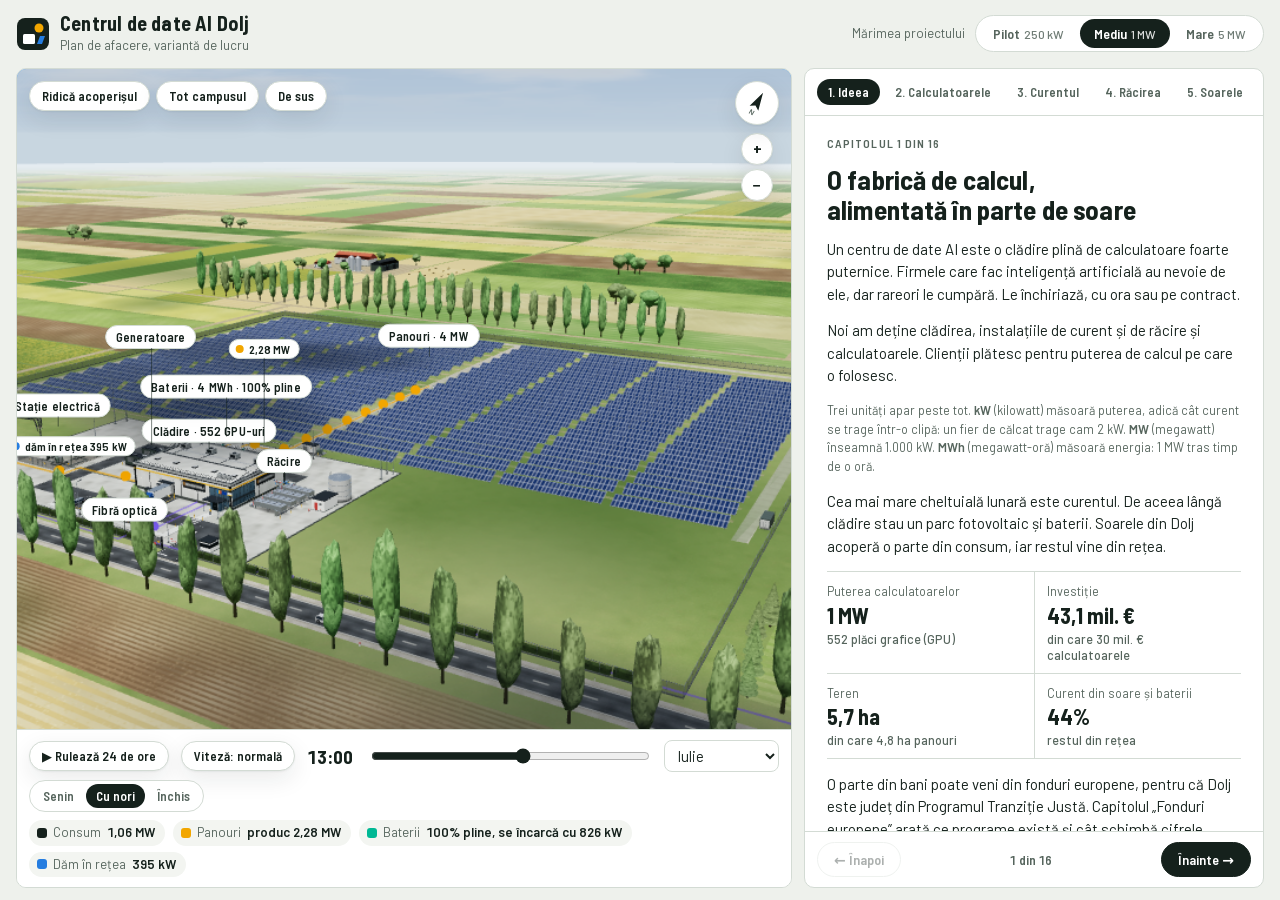
==== commit 07cf424c: "Simulare pe 24 de ore cu cifre vii și pană de curent în pași „Rulează 24 de ore” are pauză, trei vit" ====
--- a/index.html
+++ b/index.html
@@ -141,6 +141,21 @@
 .sw.sun { background: var(--sun); } .sw.batt { background: var(--batt); } .sw.grid { background: var(--grid); } .sw.load { background: var(--ink); } .sw.fiber { background: var(--fiber); }
 .sw.gen { background: var(--gen); }
 .sw.line { height: 3px; width: 14px; border-radius: 2px; background: var(--ink); }
+.chip b { white-space: nowrap; } .chip[hidden] { display: none; }
+/* ---- simularea: cursorul din grafic, citirile de sub el, pana de curent pe pasi ---- */
+.chart svg text.cur { fill: var(--surface); font-weight: 600; }
+.daynow { margin: 0; font-size: 13.5px; background: var(--surface-2); border-radius: 8px; padding: 8px 10px; font-variant-numeric: tabular-nums; }
+.playrow { display: flex; align-items: center; gap: 8px 12px; flex-wrap: wrap; }
+.playrow .btn { box-shadow: none; }
+.tl { display: flex; gap: 4px; }
+.tl button { flex: 1 1 0; min-width: 0; border: 0; background: transparent; padding: 4px 0 2px; cursor: pointer; display: flex; flex-direction: column; gap: 4px; align-items: stretch; font: 600 11.5px var(--font-display); color: var(--muted); text-align: left; }
+.tl button i { display: block; height: 8px; border-radius: 4px; background: var(--line); }
+.tl button.done i { background: var(--ink); } .tl button.done { color: var(--ink); }
+.tl button.on i { background: var(--gen); } .tl button.on { color: var(--ink); }
+.tl button span { white-space: nowrap; overflow: hidden; text-overflow: ellipsis; }
+.outnow { margin: 0; font-size: 13.5px; }
+.steps { margin: 0; padding-left: 22px; } .steps li span { display: none; } .steps li.on span { display: inline; }
+.stepnav { display: flex; gap: 8px; flex-wrap: wrap; } .stepnav .btn { box-shadow: none; flex: 1 1 130px; } .stepnav .btn:disabled { opacity: .45; cursor: default; }
 
 /* ---- povestea ---- */
 .story { min-width: 0; min-height: 0; display: flex; flex-direction: column; background: var(--surface); border: 1px solid var(--line); border-radius: var(--r); overflow: hidden; }
@@ -275,6 +290,10 @@
   .view { position: relative; flex: none; height: 42vh; min-height: 240px; max-height: 380px; border: 1px solid var(--line); border-radius: var(--r); box-shadow: var(--shadow); }
   .dock { margin-top: 8px; border: 1px solid var(--line); border-radius: var(--r); padding: 8px 10px; gap: 6px; }
   .dock .chips { display: none; }
+  .dock.live .chips { display: grid; grid-template-columns: 1fr 1fr; gap: 4px 6px; }
+  .dock.live .chip { font-size: 12px; padding: 3px 8px; border-radius: 8px; min-width: 0; flex-wrap: wrap; gap: 2px 5px; }
+  .dock.live .chip.wide { grid-column: 1 / -1; }
+  .dock.live .chip[hidden] { display: none; }
   .dock .btn { padding: 5px 10px; }
   .time { flex-basis: 150px; }
   .story { margin-top: 10px; overflow: visible; }
@@ -297,6 +316,17 @@
   table.sens td button { font-size: 11.5px; padding: 7px 0; }
   .pick > span { display: none; }
   #t-ten { font-size: 12px; } #t-ten th, #t-ten td { padding: 6px 2px; } #t-ten thead th { font-size: 11.5px; }
+}
+@media (pointer: coarse) {
+  /* tinte de apasat de 44 px pe ecrane cu degetul: in text crestem butonul; in bara de sub macheta si pe macheta ramane mic la vedere si marim doar zona care prinde degetul */
+  .seg button, .toc button, .pager .go, .btn.big, .playrow .btn, .stepnav .btn, .cases button, .cmp th button, table.sens td button { min-height: 44px; }
+  .dock .btn, .dock select, .hud .btn, .dock .seg button { min-height: 36px; position: relative; }
+  .zoom .btn.sq { width: 38px; height: 38px; position: relative; }
+  .dock .btn::after, .hud .btn::after, .dock .seg button::after { content: ''; position: absolute; inset: -4px 0; }
+  .zoom .btn.sq::after { content: ''; position: absolute; inset: -3px; }
+  input[type="range"] { height: 44px; } .dock input[type="range"] { height: 36px; }
+  .tl button { min-height: 44px; justify-content: center; }
+  details summary { padding: 12px 0; }
 }
 @media (prefers-reduced-motion: reduce) { .hint { transition: none; } }
 @media (max-width: 900px) and (max-height: 520px) { .view { height: 78vh; max-height: none; } .pager { position: static; } }
@@ -340,9 +370,10 @@
         <div class="north" title="Nord"><svg id="north" width="30" height="30" viewBox="-15 -15 30 30" aria-label="Săgeata arată nordul"><path d="M0-12L5 6 0 3-5 6z" fill="var(--ink)"/><text x="0" y="13" text-anchor="middle" font-size="7" font-weight="700" fill="var(--muted)" font-family="Arial, sans-serif">N</text></svg></div>
         <div class="hint" id="hint">Trage ca să rotești · rotița apropie · apasă pe un obiect</div>
       </div>
-      <div class="dock">
+      <div class="dock" id="dock">
         <div class="dock-row">
           <button type="button" class="btn" id="play" aria-pressed="false">▶ Rulează 24 de ore</button>
+          <button type="button" class="btn" id="speed" aria-label="Schimbă viteza simulării">Viteză: normală</button>
           <div class="time">
             <output id="clock" for="hour">13:00</output>
             <input type="range" id="hour" min="0" max="23.75" step="0.25" value="13" aria-label="Ora din zi">
@@ -357,8 +388,9 @@
         <div class="dock-row chips" aria-live="off">
           <span class="chip"><i class="sw load"></i>Consum <b id="f-load"></b></span>
           <span class="chip"><i class="sw sun"></i>Panouri <b id="f-pv"></b></span>
-          <span class="chip"><i class="sw batt"></i>Baterii <b id="f-batt"></b></span>
-          <span class="chip"><i class="sw grid"></i>Rețea <b id="f-grid"></b></span>
+          <span class="chip wide"><i class="sw batt"></i>Baterii <b id="f-batt"></b></span>
+          <span class="chip"><i class="sw grid"></i><span id="l-grid">Luăm din rețea</span> <b id="f-grid"></b></span>
+          <span class="chip" id="chip-temp" hidden>Afară <b id="f-temp"></b></span>
           <span class="chip" id="chip-gen" hidden><i class="sw gen"></i>Generatoare <b id="f-gen"></b></span>
         </div>
       </div>
@@ -372,10 +404,11 @@
           <p class="eyebrow"></p>
           <h2>O fabrică de calcul, alimentată în parte de soare</h2>
           <p>Un centru de date AI este o clădire plină de calculatoare foarte puternice. Firmele care fac inteligență artificială au nevoie de ele, dar rareori le cumpără. Le închiriază, cu ora sau pe contract.</p>
-          <p>Noi am deține clădirea, curentul și răcirea, iar într-una din variante și calculatoarele. Clienții plătesc pentru puterea de calcul pe care o folosesc.</p>
+          <p>Noi am deține clădirea, instalațiile de curent și de răcire și calculatoarele. Clienții plătesc pentru puterea de calcul pe care o folosesc.</p>
+          <p class="fine">Trei unități apar peste tot. <b>kW</b> (kilowatt) măsoară puterea, adică cât curent se trage într-o clipă: un fier de călcat trage cam 2 kW. <b>MW</b> (megawatt) înseamnă 1.000 kW. <b>MWh</b> (megawatt-oră) măsoară energia: 1 MW tras timp de o oră.</p>
           <p>Cea mai mare cheltuială lunară este curentul. De aceea lângă clădire stau un parc fotovoltaic și baterii. Soarele din Dolj acoperă o parte din consum, iar restul vine din rețea.</p>
           <dl class="stats">
-            <div class="stat"><dt>Puterea calculatoarelor</dt><dd><span data-v="it"></span><small><span data-v="gpus"></span> GPU-uri</small></dd></div>
+            <div class="stat"><dt>Puterea calculatoarelor</dt><dd><span data-v="it"></span><small><span data-v="gpus"></span> plăci grafice (GPU)</small></dd></div>
             <div class="stat"><dt>Investiție</dt><dd><span data-v="capexTotal"></span><small>din care <span data-v="capexGpu"></span> calculatoarele</small></dd></div>
             <div class="stat"><dt>Teren</dt><dd><span data-v="landHa"></span> ha<small>din care <span data-v="pvHa"></span> ha panouri</small></dd></div>
             <div class="stat"><dt>Curent din soare și baterii</dt><dd><span data-v="coverage"></span><small>restul din rețea</small></dd></div>
@@ -391,7 +424,7 @@
           <p>Piesa de bază este placa grafică, pe scurt <b>GPU</b>. Un GPU face un număr uriaș de calcule în același timp, exact ce cere inteligența artificială.</p>
           <ul>
             <li><b>Serverul</b> este un calculator cu 8 GPU-uri. Consumă cam 14 kW, cât cinci cuptoare electrice pornite deodată, și costă câteva sute de mii de euro.</li>
-            <li><b>Rackul</b> este dulapul metalic în care stau 3–4 servere, unul peste altul.</li>
+            <li><b>Rackul</b> este dulapul metalic în care stau 3 servere, unul peste altul.</li>
             <li><b>Sala de date</b> este camera cu rânduri de rackuri, cabluri și țevi de răcire. Culoarul roșu din machetă este cel cald, pe unde iese căldura.</li>
           </ul>
           <div class="act">
@@ -424,12 +457,19 @@
           <p>Siguranța are trei trepte: baterii mici numite <b>UPS</b>, care preiau sarcina într-o clipă, <b>generatoare diesel</b>, care pornesc în mai puțin de un minut, și, unde se poate, <b>două linii din rețea</b> pe trasee diferite.</p>
           <div class="act">
             <button type="button" class="btn big" id="b-outage" aria-pressed="false">Simulează o pană de curent</button>
+            <div class="tl" id="out-bar" role="group" aria-label="Pașii penei de curent"></div>
+            <p class="outnow" id="out-now" aria-live="polite"></p>
             <ol class="steps" id="outage-steps">
-              <li data-s="1"><b>Secunda 0.</b> Rețeaua cade. Punctele albastre de pe cablu se opresc.</li>
-              <li data-s="2"><b>Aceeași clipă.</b> UPS-urile din clădire țin calculatoarele pornite. Luminițele lor devin portocalii.</li>
-              <li data-s="3"><b>După 30–60 de secunde.</b> Generatoarele au pornit și duc tot consumul. Se vede fumul și curentul portocaliu.</li>
-              <li data-s="4"><b>Când revine rețeaua.</b> Centrul trece înapoi pe rețea, iar generatoarele se opresc. Clienții nu au simțit nimic.</li>
+              <li data-s="1"><b>Secunda 0.</b> Rețeaua cade.</li>
+              <li data-s="2"><b>Aceeași clipă.</b> UPS-urile din clădire țin calculatoarele pornite.</li>
+              <li data-s="3"><b>Secunda 15.</b> Generatoarele diesel pornesc.</li>
+              <li data-s="4"><b>Secunda 45.</b> Generatoarele duc tot consumul.</li>
+              <li data-s="5"><b>Când revine rețeaua.</b> Centrul trece înapoi pe rețea, iar generatoarele se opresc.</li>
             </ol>
+            <div class="stepnav">
+              <button type="button" class="btn" id="out-prev">◀ Pasul dinainte</button>
+              <button type="button" class="btn" id="out-next">Primul pas ▶</button>
+            </div>
           </div>
           <p>Panourile obișnuite se opresc singure când cade rețeaua, din motive de siguranță. Bateriile mari din curte pot ajuta la o pană doar dacă invertorul lor este făcut să lucreze și fără rețea. Este o opțiune care se cere din proiectare.</p>
           <p class="note">Avizul de racordare (ATR), de la Distribuție Oltenia sau Transelectrica, este de obicei pasul cel mai lung din tot proiectul și poate dura peste un an. De aceea terenul se alege după rețea.</p>
@@ -444,7 +484,7 @@
             <div class="heatbar" aria-hidden="true"><span>rece</span><i></i><span>fierbinte</span></div>
             <p class="fine">Macheta se colorează ca într-o cameră termică. Rackurile sunt cele mai fierbinți. Țevile albastre duc lichid la aproximativ 30 °C, cele roșii îl aduc înapoi la peste 40 °C, iar răcitoarele de afară aruncă toată căldura în aer.</p>
           </div>
-          <p>Eficiența se măsoară cu un număr numit <b>PUE</b>. Am presupus PUE 1,25. Asta înseamnă că la fiecare 1 kW pentru calculatoare se mai consumă 0,25 kW pentru răcire și pierderi.</p>
+          <p>Eficiența se măsoară cu un număr numit <b>PUE</b>. Am presupus PUE 1,25. Asta înseamnă că la fiecare 1 kW pentru calculatoare se mai consumă 0,25 kW pentru răcire și pierderi. <span data-v="pueRange"></span></p>
           <p>În Dolj verile trec de 38 °C, așa că răcirea se dimensionează pentru cele mai calde zile. Circuitul este închis și consumă foarte puțină apă.</p>
           <dl class="stats">
             <div class="stat"><dt>Căldură de scos afară</dt><dd data-v="heat"></dd></div>
@@ -457,7 +497,7 @@
           <p class="eyebrow"></p>
           <h2>Parcul fotovoltaic</h2>
           <p>În zona Craiovei, 1 kW de panouri produce cam 1.350 kWh pe an, printre cele mai bune valori din țară. 1 MW de panouri ocupă aproximativ 1,2 hectare.</p>
-          <p>Centrul consumă la fel zi și noapte, iar soarele produce doar ziua, mai ales vara. Dacă punem multe panouri, la prânz avem surplus, iar noaptea luăm tot din rețea.</p>
+          <p>Centrul consumă aproape la fel zi și noapte, iar soarele produce doar ziua, mai ales vara. Dacă punem multe panouri, la prânz avem surplus, iar noaptea luăm tot din rețea.</p>
           <div class="ctrl">
             <label for="s-pv">Puterea panourilor</label><output id="o-pv" for="s-pv"></output>
             <input type="range" id="s-pv" min="0" max="8" step="0.25" value="4">
@@ -490,7 +530,12 @@
               <span><i class="sw line"></i>Cât produc panourile</span>
             </div>
             <div id="c-day"></div>
-            <p class="fine">Luna și vremea se schimbă din bara de sub machetă. Mută ora și urmărește punctele care curg pe cabluri. Cifrele de lângă cabluri arată puterea din acel moment.</p>
+            <p class="daynow" id="day-now" aria-live="off"></p>
+            <div class="playrow">
+              <button type="button" class="btn" id="play2" aria-pressed="false">▶ Rulează 24 de ore</button>
+              <span class="fine" id="play-left"></span>
+            </div>
+            <p class="fine">Linia neagră cu ceas arată ora aleasă. Apasă pe o oră din grafic sau pornește ziua întreagă: poți pune pauză oricând, iar viteza, luna și vremea se schimbă din bara de sub machetă. Punctele care curg pe cabluri și cifrele de lângă ele arată puterea din acel moment.</p>
           </div>
           <p>Pe tot anul: <b data-v="directShare"></b> direct din panouri, <b data-v="battShare"></b> din baterii, <b data-v="gridShare"></b> din rețea.</p>
           <div class="chart">
@@ -604,7 +649,7 @@
           <div class="tblwrap"><table class="sens" id="t-sens"></table></div>
           <p class="fine">Apasă pe o căsuță ca să folosești acele valori în tot planul. Căsuța încadrată este varianta de acum.</p>
           <p class="note" data-v="tenNote"></p>
-          <p class="fine">Presupuneri pentru acest capitol: anul 1 la jumătate din clienții țintă, anul 2 la 80%. Chiria unui GPU scade cu 8% pe an pe măsură ce îmbătrânește. În anul 6 se cumpără GPU-uri noi, la 80% din prețul primelor, cu același credit. Creditul obișnuit se plătește în 7 ani. Fără impozit pe profit și fără inflație.</p>
+          <p class="fine">Presupuneri pentru acest capitol: anul 1 la jumătate din clienții țintă, anul 2 la 80%. Chiria unui GPU scade cu 8% pe an pe măsură ce îmbătrânește. În anul 6 se cumpără GPU-uri noi, la 80% din prețul primelor, cu un credit care se plătește în 5 ani. Creditul de la început se plătește în 7 ani. Fără impozit pe profit și fără inflație.</p>
         </article>
 
         <article class="chapter" data-title="Fonduri europene" data-view="overview" hidden>
@@ -1712,15 +1757,16 @@
     box(g, 0.8, 0.09, 0.5, SH.rackAlt, 0.12, 2.06, 0, false); box(g, 0.012, 0.04, 0.44, SH.led, 0.525, 2.06, 0, false);
     var out = { g: g, door: null, server: null, cover: null }, m;
     for (var i = 0; i < 4; i++) {
-      var s = new T.Group(); s.position.set(0.02, 0.32 + i * 0.42, 0); g.add(s);
-      if (i !== 2) {
-        box(s, 1.0, 0.36, 0.5, SH.dark, 0, 0.18, 0, false);
-        box(s, 0.02, 0.32, 0.48, SH.rackAlt, 0.51, 0.18, 0, false); box(s, 0.012, 0.03, 0.3, SH.led, 0.522, 0.3, 0, false);
-        for (m = 0; m < 6; m++) box(s, 0.014, 0.2, 0.05, SH.dark, 0.522, 0.15, -0.19 + m * 0.076, false);
-        box(s, 0.03, 0.05, 0.02, SH.silver, 0.53, 0.18, -0.235, false); box(s, 0.03, 0.05, 0.02, SH.silver, 0.53, 0.18, 0.235, false);            // manere
-        box(s, 0.06, 0.03, 0.03, SH.blue, -0.52, 0.26, -0.2, false); box(s, 0.06, 0.03, 0.03, SH.red, -0.52, 0.26, 0.2, false);                  // cuplele de lichid din spate
+      if (i !== 2) {       // serverele care nu se misca se lipesc de rack, ca sa nu coste desene in plus
+        var sy = 0.32 + i * 0.42;
+        box(g, 1.0, 0.36, 0.5, SH.dark, 0.02, sy + 0.18, 0, false);
+        box(g, 0.02, 0.32, 0.48, SH.rackAlt, 0.53, sy + 0.18, 0, false); box(g, 0.012, 0.03, 0.3, SH.led, 0.542, sy + 0.3, 0, false);
+        for (m = 0; m < 6; m++) box(g, 0.014, 0.2, 0.05, SH.dark, 0.542, sy + 0.15, -0.19 + m * 0.076, false);
+        box(g, 0.03, 0.05, 0.02, SH.silver, 0.55, sy + 0.18, -0.235, false); box(g, 0.03, 0.05, 0.02, SH.silver, 0.55, sy + 0.18, 0.235, false);          // manere
+        box(g, 0.06, 0.03, 0.03, SH.blue, -0.5, sy + 0.26, -0.2, false); box(g, 0.06, 0.03, 0.03, SH.red, -0.5, sy + 0.26, 0.2, false);                // cuplele de lichid din spate
         continue;
       }
+      var s = new T.Group(); s.position.set(0.02, 0.32 + i * 0.42, 0); g.add(s);
       out.server = s;
       box(s, 1.0, 0.02, 0.5, SH.steel, 0, 0.01, 0, false);
       box(s, 1.0, 0.34, 0.012, SH.rackAlt, 0, 0.18, -0.244, false); box(s, 1.0, 0.34, 0.012, SH.rackAlt, 0, 0.18, 0.244, false);
@@ -2056,7 +2102,7 @@
       }
       for (f = 0; f < nf; f++) for (j = -1; j <= 1; j += 2) {
         var fx = xw + (f + 0.5) * len / nf, fz = j * 0.58;
-        cyl(g, 0.48, 0.52, 0.22, SH.silver, fx, 2.35, fz, 14, null, F);                                 // duza ventilatorului
+        cyl(g, 0.48, 0.52, 0.22, SH.silver, fx, 2.35, fz, Q.lite ? 10 : 14, null, F);                                 // duza ventilatorului
         if (!Q.lite) disc(g, 0.455, SH.dark, fx, 2.4, fz);
         disc(g, 0.45, SH.fan, fx, 2.44, fz); disc(g, 0.48, SH.grille, fx, 2.47, fz);
         if (!Q.lite) cyl(g, 0.09, 0.11, 0.09, SH.dark, fx, 2.49, fz, 8, null, F);                        // motorul
@@ -2064,8 +2110,8 @@
       // colectoarele bateriei si cele doua racorduri: sus intra apa calda (rosu), jos iese apa racita (albastru)
       var yr = 1.95, yb = 1.38, zr = 0.45, zb = -0.45, xr = xw - 0.75, xb = xw - 1.35, rb = 0.065;
       cyl(g, 0.055, 0.055, 0.95, SH.red, xw - 0.055, 1.63, zr, 8, null, F); cyl(g, 0.055, 0.055, 0.95, SH.blue, xw - 0.055, 1.63, zb, 8, null, F);
-      rcSeg(g, SH.red, rb, xw - 0.05, yr, zr, xr, yr, zr, 8, F); sph(g, rb * 1.15, SH.red, xr, yr, zr, F, 1, 1); rcSeg(g, SH.red, rb, xr, yr, zr, xr, hl, zr, 8, F);
-      rcSeg(g, SH.blue, rb, xw - 0.05, yb, zb, xb, yb, zb, 8, F); sph(g, rb * 1.15, SH.blue, xb, yb, zb, F, 1, 1); rcSeg(g, SH.blue, rb, xb, yb, zb, xb, hl, zb, 8, F);
+      rcSeg(g, SH.red, rb, xw - 0.05, yr, zr, xr, yr, zr, 8, F); sph(g, rb * 1.15, SH.red, xr, yr, zr, F, 1, Q.lite ? 0 : 1); rcSeg(g, SH.red, rb, xr, yr, zr, xr, hl, zr, 8, F);
+      rcSeg(g, SH.blue, rb, xw - 0.05, yb, zb, xb, yb, zb, 8, F); sph(g, rb * 1.15, SH.blue, xb, yb, zb, F, 1, Q.lite ? 0 : 1); rcSeg(g, SH.blue, rb, xb, yb, zb, xb, hl, zb, 8, F);
       rcFlange(g, rb, xw - 0.2, yr, zr, RCX, F); rcFlange(g, rb, xw - 0.2, yb, zb, RCX, F);              // flansele racordurilor
       rcValve(g, rb, xw - 0.47, yr, zr, RCX, F); rcValve(g, rb, xw - 0.47, yb, zb, RCX, F);              // robinet pe fiecare ramura
       cyl(g, rb + 0.03, rb + 0.03, 0.05, SH.steel, xr, hl + rH + 0.02, zr, 10, null, F); cyl(g, rb + 0.03, rb + 0.03, 0.05, SH.steel, xb, hl + rH + 0.02, zb, 10, null, F);   // gulerul de pe colector
@@ -2615,7 +2661,7 @@
         box(itx, 0.24, 0.2, 0.3, SH.dark, rx + sg * 0.4, 2.8, zCt - 0.385, false);
         // unitatea care imparte lichidul de racire (CDU), la capatul de nord al randului
         var zc = -rowLen / 2 - 0.47, cf = rx + sg * 0.6;
-        box(itx, 1.2, 2.2, 0.8, SH.white, rx, 1.4, zc); box(itx, 1.21, 0.18, 0.81, SH.blue, rx, 2.2, zc, false);
+        box(itx, 1.2, 2.2, 0.8, SH.white, rx, 1.4, zc); box(itx, 1.24, 0.16, 0.84, SH.blue, rx, 2.16, zc, false);
         box(itx, 0.02, 0.2, 0.3, SH.screen, cf + sg * 0.012, 1.7, zc, false); box(itx, 0.02, 1.2, 0.03, SH.dark, cf + sg * 0.012, 1.0, zc + 0.3, false);
         box(itx, 0.02, 0.5, 0.6, SH.dark, cf + sg * 0.012, 0.7, zc - 0.02, false);
         // circuitul rackurilor: din CDU urca doua tevi si merg de-a lungul randului, pe grinzi
@@ -3048,7 +3094,7 @@
     tag(sub, 'sub');
 
     // baterii (nord, intre cladire si panouri)
-    var bess = grp(root), xB0 = -W / 2 - 3, bessI = null;
+    var bess = grp(root), xB0 = -W / 2 - 4.4, bessI = null;      // mutat spre vest, ca santul de cabluri al panourilor (x = -W/2 + 3) sa treaca pe langa containere
     if (nB) {
       bessI = inst(bess, bessTpl(), nB);
       for (i = 0; i < nB; i++) { mtx.compose(pos.set(xB0 + (i % perRowB) * 8 + 3.05, 0.2, zB0 - Math.floor(i / perRowB) * 6), q0, one); bessI.setMatrixAt(i, mtx); }
@@ -3448,9 +3494,9 @@
     zone(root, 'fiber', x0 - 30, x1 + 30, zRoad - 10.5, zRoad - 5.2, 0.8);
 
     /* --- fluxuri --- */
-    var fg = grp(root), xPvIn = W / 2 - 3;
+    var fg = grp(root), xPvIn = -W / 2 + 3;      // panourile si bateriile intra in sala electrica prin peretele de nord, la dulapul de cabluri
     if (nT) flows.pv = new Flow(fg, [[0, zPVmid], [0, zPV0 + 8], [xPvIn, zPV0 + 8], [xPvIn, -D / 2]], COL.sun, k, 14);
-    if (nB) flows.bess = new Flow(fg, [[xBc, zB0 + 1.4], [xBc, -D / 2]], COL.batt, k, 6);
+    if (nB) flows.bess = new Flow(fg, [[xBc, zB0 + 1.4], [xBc, -D / 2 - 2.2], [xPvIn - 0.8, -D / 2 - 2.2], [xPvIn - 0.8, -D / 2]], COL.batt, k, 6);
     flows.grid = new Flow(fg, [[xSub - subW / 2 - 30 * k, zSub + subD / 2 + 2], [xSub, zSub + subD / 2 + 2], [xSub + subW / 2 + 3, zSub + subD / 2 + 2], [xSub + subW / 2 + 3, D / 2 - 2.5], [-W / 2, D / 2 - 2.5]], COL.grid, k, 12);
     flows.fiberA = new Flow(fg, [[xF, D / 2], [xF, zRoad - 6.2], [x0 - 60 * k, zRoad - 6.2]], COL.fiber, k * 0.7, 8);
     flows.fiberB = new Flow(fg, [[xF + 3, D / 2], [xF + 3, zRoad - 9], [x1 + 60 * k, zRoad - 9]], COL.fiber, k * 0.7, 8);
@@ -3467,7 +3513,7 @@
         building: [0, H + 3, 0], pv: nT ? [0, 7 * k, zPVmid] : null, bess: nB ? [xBc, 6, zBc] : null,
         sub: [xSub, 4 * subS + 5, zSub], gen: [xGen, 6, zGm],
         cool: [coolX0 + (coolCols - 1) * (coolLen + 2) / 2, 6, 0], fiber: [xF + 1.5, 2.5, zRoad - 7],
-        f_pv: nT ? [xPvIn / 2, 1.3 * k, zPV0 + 8] : null, f_bess: nB ? [xBc, 1.3 * k, (zB0 + 1.4 - D / 2) / 2] : null,
+        f_pv: nT ? [xPvIn / 2, 1.3 * k, zPV0 + 8] : null, f_bess: nB ? [xBc, 1.3 * k, (zB0 + 1.4 - D / 2 - 2.2) / 2] : null,
         f_grid: [xSub + subW / 2 + 3, 1.3 * k, (zSub + subD / 2 + 2 + D / 2 - 2.5) / 2], f_gen: [-W / 2 - 1.6, 1.3 * k, (zGen0 + zGm) / 2],
         r_gpu: [rackPos[0] + 1.21, 1.95, rackPos[1] - 0.1], r_cool: [rackPos[0] - 0.5, 2.42, rackPos[1] + 0.2], r_net: [rackPos[0] + 0.35, 2.5, rackPos[1]],
         r_srv: [rackPos[0] + 0.62, 0.95, rackPos[1] + 0.25], r_pow: [rackPos[0] + 0.55, 0.47, rackPos[1] + 0.28]
@@ -3483,7 +3529,7 @@
         bess: { t: [xBc, 1, zB0 - 3], dist: fit(Math.max(bN * 8, 26) * 0.9), az: 2.55, pol: 1.0 },
         fiber: { t: [xF, 0, D / 2 + 16], dist: fit(Math.max(W * 0.7, 44)), az: 0.2, pol: 0.95 },
         top: { t: [cx, 0, cz], dist: fit(RR * 0.9), az: 0, pol: 0.06 },
-        rack: { t: [rackPos[0] + 0.7, 1.4, rackPos[1] - 0.1], dist: fit(1.55), az: 1.02, pol: 0.98 },
+        rack: { t: [rackPos[0] + 0.7, 1.3, rackPos[1] - 0.1], dist: fit(1.55), az: 1.02, pol: 1.3 },
         thermal: { t: [W / 4 + coolW / 4, 1, 0], dist: fit(Math.max(W + coolW + 10, D) * 0.62), az: 0.5, pol: 0.72 }
       },
       land: { w: spanX, d: spanZ }
@@ -3911,7 +3957,7 @@
   var M = Model, A = M.A, FU = M.FUNDS;
   function $(id) { return document.getElementById(id); }
   var st = { scen: 'mediu', it: 1, pv: 4, bess: 4, hour: 13, month: 6, wx: 1, ch: 0, playing: false, fund: 'fptj', outage: 0, rack: false, thermal: false, buildM: null, building: false };
-  var cache = { key: '', days: {} };
+  var cache = { key: '', days: {}, fines: {} };
   var chapters = [].slice.call(document.querySelectorAll('.chapter'));
   var has3d = false;
   function chIndex(title) { for (var i = 0; i < chapters.length; i++) if (chapters[i].getAttribute('data-title') === title) return i; return 0; }
@@ -3953,13 +3999,17 @@
   function calc() {
     var key = [st.it, st.pv, st.bess].join('|');
     if (cache.key !== key) {
-      cache.key = key; cache.days = {};
+      cache.key = key; cache.days = {}; cache.fines = {};
       cache.year = M.simulateYear(st.it, st.pv, st.bess, A);
       cache.ph = M.physical(st.it, st.pv, st.bess, A);
     }
     var dk = st.month + '|' + st.wx;
     if (!cache.days[dk]) cache.days[dk] = M.simulateDay(st.month, st.wx, st.it, st.pv, st.bess, A);
     cache.day = cache.days[dk];
+    // pas de un sfert de ora pentru citiri line, daca modelul il are; altfel raman cele 24 de randuri
+    cache.fine = null;
+    if (M.simulateDayFine) { try { cache.fine = cache.fines[dk] || (cache.fines[dk] = M.simulateDayFine(st.month, st.wx, st.it, st.pv, st.bess, A, 4)); } catch (e) { cache.fine = null; } }
+    var mx = 0; cache.day.forEach(function (r) { mx = Math.max(mx, r.pv, r.load); }); cache.dayRef = mx;
     cache.fin = M.finance(st.it, st.pv, st.bess, A, SELL, cache.year);
     cache.ten = tenOf(st.it, st.pv, st.bess, cache.year, st.fund);
     cache.ten0 = st.fund === 'none' ? cache.ten : tenOf(st.it, st.pv, st.bess, cache.year, 'none');
@@ -3989,7 +4039,9 @@
     var ph = cache.ph, y = cache.year, f = cache.fin, v = {};
     v.it = mw(st.it); v.gpus = num(ph.gpus); v.servers = num(ph.servers); v.racks = num(ph.racks);
     v.buildingM2 = num(Math.round(ph.buildingM2 / 10) * 10); v.scenName = M.SCEN[st.scen].name;
-    v.loadAvg = mw(ph.loadAvg); v.annualMWh = num(Math.round(ph.annualMWh / 100) * 100); v.households = num(Math.round(ph.households / 100) * 100);
+    function rnd(x) { var q = x < 5000 ? 10 : 100; return Math.round(x / q) * q; }
+    v.loadAvg = mw(ph.loadAvg); v.annualMWh = num(rnd(ph.annualMWh)); v.households = num(rnd(ph.households));
+    v.pueRange = ph.pueMin && ph.pueMax ? 'Este o medie pe an: de la ' + trim(num(ph.pueMin, 2)) + ' în nopțile reci până la ' + trim(num(ph.pueMax, 2)) + ' în după-amiezile de vară, când răcirea muncește cel mai mult.' : 'Este o medie pe an: noaptea și iarna răcirea consumă mai puțin, vara la prânz mai mult.';
     v.gridNote = GRID_NOTE[st.scen]; v.heat = mw(st.it); v.overhead = mw(st.it * (A.pue - 1));
     v.landHa = trim(num(ph.landHa, 1)); v.pvHa = trim(num(ph.landPvHa, 1));
     v.coverage = pct(y.coverage); v.wasteShare = pct(y.wasteShare); v.pvGen = num(Math.round(y.pv / 10) * 10);
@@ -4001,8 +4053,8 @@
     v.calTotal = CAL_TOTAL[st.scen]; v.prudentLine = prudentLine();
     if (f.ebitda <= 0) v.paybackLine = 'La aceste cifre, veniturile nu acoperă nici cheltuielile de funcționare.';
     else if (f.profit <= 0) v.paybackLine = 'La aceste cifre, banii rămași nu acoperă uzura echipamentelor. Proiectul ar pierde aproximativ <b>' + mil(-f.profit) + ' pe an</b>.';
-    else v.paybackLine = 'La aceste cifre proiectul rămâne pe plus și după ce punem deoparte bani pentru înlocuirea echipamentelor. Capitolul „Zece ani” arată când se întorc banii, cu tot cu credit și fonduri.';
-    if (st.pv > 0) v.solarLine = 'Panourile și bateriile reduc costul curentului cu aproximativ <b>' + mil(f.solarSaving) + ' pe an</b>. Fără ele, curentul ar costa ' + mil(f.energyNoSolar) + ' pe an. Investiția în ele (' + mil(f.capex.pv + f.capex.bess) + ') se plătește singură în circa ' + years(f.solarPayback) + '.';
+    else v.paybackLine = 'La aceste cifre, un an obișnuit rămâne pe plus și după ce punem deoparte bani pentru înlocuirea echipamentelor. ' + (cache.ten.breakeven ? 'Capitolul „Zece ani” arată când se întorc banii, cu tot cu credit și fonduri.' : '<b>Asta nu înseamnă că banii se întorc.</b> Cu clienți care vin treptat, rate la credit și GPU-uri noi în anul 6, capitolul „Zece ani” arată că la aceste prețuri banii nu se întorc în 10 ani.');
+    if (st.pv > 0) v.solarLine = 'Panourile și bateriile aduc aproximativ <b>' + mil(f.solarSaving) + ' pe an</b>: curent pe care nu îl mai cumpărăm și surplus vândut, minus întreținerea lor. Fără ele, curentul ar costa ' + mil(f.energyNoSolar) + ' pe an. Investiția în ele (' + mil(f.capex.pv + f.capex.bess) + ') se plătește singură în circa ' + years(f.solarPayback) + '.';
     else v.solarLine = 'Fără panouri, tot curentul vine din rețea și costă aproximativ <b>' + mil(f.energyNoSolar) + ' pe an</b>.';
     // cat costa o unitate vanduta
     var u = cache.unit, left = u.price - u.total;
@@ -4067,8 +4119,8 @@
     var W = 420, H = 222, ml = 34, mr = 6, mt = 26, mb = 22, pw = W - ml - mr, ph = H - mt - mb, base = mt + ph;
     var maxv = 0; day.forEach(function (r) { maxv = Math.max(maxv, r.pv, r.load); });
     var u = maxv < 1 ? 1000 : 1, un = maxv < 1 ? 'kW' : 'MW', step = niceStep(maxv * u * 1.08), top = Math.ceil(maxv * u * 1.08 / step) * step, sc = ph / top;
-    var slot = pw / 24, bw = Math.min(24, slot - 4), cur = Math.floor(st.hour) % 24, s = '';
-    s += '<rect x="' + (ml + cur * slot).toFixed(1) + '" y="' + mt + '" width="' + slot.toFixed(1) + '" height="' + ph + '" fill="var(--surface-2)"/>';
+    var slot = pw / 24, bw = Math.min(24, slot - 4), s = '';
+    dayGeo = { ml: ml, slot: slot, mt: mt, base: base, k: sc * u, W: W, mr: mr };
     for (var t = 0; t <= top + 1e-9; t += step) {
       var gy = base - t * sc;
       s += '<line class="gridl" x1="' + ml + '" x2="' + (W - mr) + '" y1="' + gy.toFixed(1) + '" y2="' + gy.toFixed(1) + '"/><text x="' + (ml - 6) + '" y="' + (gy + 3.5).toFixed(1) + '" text-anchor="end">' + trim(num(t, step < 1 ? 1 : 0)) + '</text>';
@@ -4083,12 +4135,27 @@
     });
     s += '<polyline points="' + pts.join(' ') + '" fill="none" stroke="var(--surface)" stroke-width="5" stroke-linejoin="round" stroke-linecap="round"/>';
     s += '<polyline points="' + pts.join(' ') + '" fill="none" stroke="var(--ink)" stroke-width="2" stroke-linejoin="round" stroke-linecap="round"/>';
-    if (peak.v > day[0].load * 1.12) s += '<circle cx="' + peak.x.toFixed(1) + '" cy="' + peak.y.toFixed(1) + '" r="4" fill="var(--ink)" stroke="var(--surface)" stroke-width="2"/><text class="val" x="' + peak.x.toFixed(1) + '" y="' + (peak.y - 9).toFixed(1) + '" text-anchor="middle">' + mw(peak.v) + '</text>';
+    var lmin = Infinity, lmax = 0; day.forEach(function (r) { lmin = Math.min(lmin, r.load); lmax = Math.max(lmax, r.load); });
+    if (peak.v > lmax * 1.12) s += '<circle cx="' + peak.x.toFixed(1) + '" cy="' + peak.y.toFixed(1) + '" r="4" fill="var(--ink)" stroke="var(--surface)" stroke-width="2"/><text class="val" x="' + peak.x.toFixed(1) + '" y="' + (peak.y - 9).toFixed(1) + '" text-anchor="middle">' + mw(peak.v) + '</text>';
     if (day[0].pv < 0.001 && day[1].pv < 0.001) s += '<text x="' + (ml + 3) + '" y="' + (base - day[0].load * u * sc - 6).toFixed(1) + '">Consum: ' + mw(day[0].load) + '</text>';
     [0, 6, 12, 18, 24].forEach(function (h) { s += '<text x="' + (ml + h * slot).toFixed(1) + '" y="' + (H - 6) + '" text-anchor="middle">' + (h < 10 ? '0' : '') + h + ':00</text>'; });
     for (var h2 = 0; h2 < 24; h2++) s += '<rect class="hit" data-h="' + h2 + '" x="' + (ml + h2 * slot).toFixed(1) + '" y="' + mt + '" width="' + slot.toFixed(1) + '" height="' + ph + '" fill="transparent" style="cursor:pointer"/>';
-    var desc = 'Grafic pe ore: consumul este constant, ' + mw(day[0].load) + '. Panourile ating ' + mw(peak.v) + ' la prânz.';
+    // cursorul orei: o linie, un punct pe curba panourilor si ceasul deasupra; se muta fara sa redesenam graficul
+    s += '<g id="day-cur" pointer-events="none"><line x1="0" x2="0" y1="' + (mt - 6) + '" y2="' + base + '" stroke="var(--ink)" stroke-width="1.5"/>' +
+      '<circle id="day-dot" cx="0" cy="' + base + '" r="4.5" fill="var(--sun)" stroke="var(--ink)" stroke-width="1.5"/>' +
+      '<g id="day-tag"><rect x="-19" y="' + (mt - 23) + '" width="38" height="16" rx="8" fill="var(--ink)"/><text id="day-clk" class="cur" x="0" y="' + (mt - 11.5) + '" text-anchor="middle">00:00</text></g></g>';
+    var desc = 'Grafic pe ore: consumul ' + (lmax - lmin < 0.02 * lmax ? 'este aproape constant, ' + mw(lmax) : 'merge de la ' + mw(lmin) + ' noaptea la ' + mw(lmax) + ' în orele calde') + '. Panourile ating ' + mw(peak.v) + ' la prânz.';
     host.innerHTML = '<svg viewBox="0 0 ' + W + ' ' + H + '" role="img" aria-label="' + desc + '">' + s + '</svg>';
+    moveCursor();
+  }
+  var dayGeo = null;
+  function moveCursor() {
+    var g = $('day-cur'); if (!g || !dayGeo) return;
+    var x = dayGeo.ml + (st.hour % 24) * dayGeo.slot, r = rowAt(st.hour);
+    g.setAttribute('transform', 'translate(' + x.toFixed(1) + ',0)');
+    $('day-dot').setAttribute('cy', (dayGeo.base - (r.pv || 0) * dayGeo.k).toFixed(1));
+    $('day-tag').setAttribute('transform', 'translate(' + (Math.max(dayGeo.ml + 19, Math.min(dayGeo.W - dayGeo.mr - 19, x)) - x).toFixed(1) + ',0)');
+    $('day-clk').textContent = clock(st.hour);
   }
   function dayTip(h) {
     var r = cache.day[h], rows = '';
@@ -4275,7 +4342,7 @@
     h += cmpRow(cols, 'din care calculatoarele', function (c) { return mil(c.cl.capex.gpu); });
     h += cmpRow(cols, 'venituri pe an', function (c) { return mil(c.cl.rev.total); });
     h += cmpRow(cols, 'profit pe an', function (c) { return sg(c.cl.profit); });
-    h += cmpRow(cols, 'grant posibil', function (c) { return mil(c.tc.grant); });
+    h += cmpRow(cols, 'grant, ' + fn, function (c) { return c.tc.grant > 0.0005 ? mil(c.tc.grant) : 'nimic'; });
     h += cmpRow(cols, 'bani proprii, ' + fn, function (c) { return mil(c.tc.equity); });
     h += cmpRow(cols, 'banii se întorc în 10 ani', function (c) { return backCell(c.tc); });
     $('t-cmp').innerHTML = h + '</tbody>';
@@ -4374,34 +4441,63 @@
   }
   function clock(h) { var hh = Math.floor(h), mm = Math.round((h - hh) * 60); if (mm === 60) { hh++; mm = 0; } return (hh < 10 ? '0' : '') + hh + ':' + (mm < 10 ? '0' : '') + mm; }
   function lab(id, on, text) { Scene3D.setLabelOn(id, on); if (on) Scene3D.setLabelText(id, text); }
+  // randul de calcul pentru o ora cu zecimale (pas de un sfert de ora daca modelul il da)
+  function rowAt(h) {
+    var d = cache.fine; h = ((h % 24) + 24) % 24;
+    if (d && d.length >= 24) return d[Math.min(d.length - 1, Math.floor(h * d.length / 24))];
+    return cache.day[Math.floor(h) % 24];
+  }
+  function simNow() {       // starea din clipa aleasa, in cuvinte simple; aceleasi texte in bara, sub grafic si in macheta
+    var r = rowAt(st.hour), so = st.outage, out = so === 1 || so === 2, eps = 0.0005;
+    var ch = r.charge || 0, dis = r.discharge || 0, gr = r.grid || 0, ex = r.exp || 0, soc = Math.max(0, Math.min(1, r.soc || 0));
+    var night = M.sunPos(st.month, st.hour).el <= 0;
+    var o = { r: r, out: out, ch: ch, dis: dis, gr: gr, ex: ex, soc: soc, eps: eps };
+    o.load = mw(r.load);
+    o.pv = st.pv === 0 ? 'fără panouri' : out ? 'oprite' : r.pv > eps ? 'produc ' + mw(r.pv) : night ? 'noapte, nu produc' : 'nu produc';
+    o.batt = st.bess === 0 ? 'fără baterii' : pct(soc) + ' pline, ' + (out ? 'așteaptă' : ch > eps ? 'se încarcă cu ' + mw(ch) : dis > eps ? 'dau ' + mw(dis) : 'așteaptă');
+    o.gridLbl = out ? 'Rețea' : ex > eps ? 'Dăm în rețea' : 'Luăm din rețea';
+    o.grid = out ? 'pană de curent' : ex > eps ? mw(ex) : gr > eps ? mw(gr) : 'nimic';
+    o.temp = typeof r.temp === 'number' && isFinite(r.temp) ? num(r.temp, 0) + ' °C' : '';
+    return o;
+  }
   function tick() {     // tot ce depinde de ora
-    var r = cache.day[Math.floor(st.hour) % 24], out = st.outage;
+    var o = simNow(), r = o.r, so = st.outage, out = o.out, eps = o.eps;
     $('clock').textContent = clock(st.hour);
-    $('f-load').textContent = mw(r.load);
-    $('f-pv').textContent = st.pv === 0 ? 'fără' : out ? 'oprite' : r.pv > 0.0005 ? mw(r.pv) : 'nu produc';
-    $('f-batt').textContent = st.bess === 0 ? 'fără' : out ? 'așteaptă' : r.charge > 0.0005 ? 'se încarcă, ' + mw(r.charge) : r.discharge > 0.0005 ? 'dau ' + mw(r.discharge) : r.soc > 0.9 ? 'pline' : r.soc < 0.08 ? 'goale' : 'așteaptă';
-    $('f-grid').textContent = out ? 'pană de curent' : r.exp > 0.0005 ? 'primește ' + mw(r.exp) : r.grid > 0.0005 ? 'dă ' + mw(r.grid) : 'nimic';
-    $('chip-gen').hidden = !out; $('f-gen').textContent = out === 2 ? mw(r.load) : 'pornesc';
+    $('f-load').textContent = o.load; $('f-pv').textContent = o.pv; $('f-batt').textContent = o.batt;
+    $('l-grid').textContent = o.gridLbl; $('f-grid').textContent = o.grid;
+    $('chip-temp').hidden = !o.temp; $('f-temp').textContent = o.temp;
+    $('chip-gen').hidden = !so; $('f-gen').textContent = so === 2 ? 'dau ' + mw(r.load) : so === 3 ? 'se răcesc' : outStep >= 3 ? 'pornesc' : 'gata de pornire';
+    var dn = $('day-now');
+    if (dn) dn.innerHTML = '<b>Ora ' + clock(st.hour) + '.</b> Consum: ' + o.load + '. Panourile: ' + o.pv + '. Bateriile: ' + o.batt + '. ' + (out ? 'Rețea: pană de curent.' : o.gridLbl + ': ' + o.grid + '.') + (o.temp ? ' Afară: ' + o.temp + '.' : '');
+    moveCursor();
     if (!has3d) return;
     var s = M.sunPos(st.month, st.hour); Scene3D.setSun(s.el, s.az, st.wx);
     var ref = Math.max(cache.ph.loadAvg * 1.5, 1e-6), f;
-    if ((f = Scene3D.flow('pv'))) f.set(out ? 0 : r.pv / Math.max(st.pv * 0.8, ref), 1);
-    if ((f = Scene3D.flow('bess'))) { if (out) f.set(0, 1); else if (r.charge > 0.0005) f.set(r.charge / ref, -1); else f.set(r.discharge / ref, 1); }
-    if ((f = Scene3D.flow('grid'))) { if (out) f.set(0, 1, Scene3D.COL.grid); else if (r.exp > 0.0005) f.set(r.exp / (ref * 1.6), -1, Scene3D.COL.sun); else f.set(r.grid / ref, 1, Scene3D.COL.grid); }
-    if ((f = Scene3D.flow('gen'))) f.set(out === 2 ? 0.85 : 0, 1);
-    lab('f_pv', !out && r.pv > 0.0005, mw(r.pv));
-    lab('f_bess', !out && (r.charge > 0.0005 || r.discharge > 0.0005), r.charge > 0.0005 ? 'încarcă ' + mw(r.charge) : 'dă ' + mw(r.discharge));
-    lab('f_grid', out > 0 || r.grid > 0.0005 || r.exp > 0.0005, out ? 'pană' : r.exp > 0.0005 ? 'în rețea ' + mw(r.exp) : mw(r.grid));
-    lab('f_gen', out === 2, mw(r.load));
-    if (st.bess > 0) Scene3D.setLabelText('bess', 'Baterii · ' + trim(num(st.bess, 2)) + ' MWh · ' + pct(r.soc) + ' pline');
-  }
-
-  function render() { calc(); fill(); drawDay(); drawMonths(); drawMoney(); drawTen(); drawSens(); drawFund(); drawTeam(); drawCompare(); drawGantt(); tick(); syncUi(); }
+    if (Scene3D.setState) {     // macheta noua: primeste megawatii si isi regleaza singura fluxurile, bateriile si ventilatoarele
+      var stt = { pvMW: out ? 0 : r.pv, loadMW: r.load, battMW: out ? 0 : o.dis - o.ch, soc: o.soc, gridMW: out ? 0 : o.gr - o.ex, genMW: so === 2 ? r.load : 0, refMW: Math.max(cache.dayRef || 0, ref) };
+      if (typeof r.fan === 'number') stt.fanK = r.fan;
+      if (typeof r.temp === 'number') stt.tempC = r.temp;
+      Scene3D.setState(stt);
+    } else {
+      if ((f = Scene3D.flow('pv'))) f.set(out ? 0 : r.pv / Math.max(st.pv * 0.8, ref), 1);
+      if ((f = Scene3D.flow('bess'))) { if (out) f.set(0, 1); else if (o.ch > eps) f.set(o.ch / ref, -1); else f.set(o.dis / ref, 1); }
+      if ((f = Scene3D.flow('grid'))) { if (out) f.set(0, 1, Scene3D.COL.grid); else if (o.ex > eps) f.set(o.ex / (ref * 1.6), -1, Scene3D.COL.sun); else f.set(o.gr / ref, 1, Scene3D.COL.grid); }
+      if ((f = Scene3D.flow('gen'))) f.set(so === 2 ? 0.85 : 0, 1);
+    }
+    lab('f_pv', !out && r.pv > eps, mw(r.pv));
+    lab('f_bess', !out && (o.ch > eps || o.dis > eps), o.ch > eps ? 'se încarcă ' + mw(o.ch) : 'dau ' + mw(o.dis));
+    lab('f_grid', out || o.gr > eps || o.ex > eps, out ? 'pană' : o.ex > eps ? 'dăm în rețea ' + mw(o.ex) : 'luăm din rețea ' + mw(o.gr));
+    lab('f_gen', so === 2, mw(r.load));
+    if (st.bess > 0) Scene3D.setLabelText('bess', 'Baterii · ' + trim(num(st.bess, 2)) + ' MWh · ' + pct(o.soc) + ' pline');
+  }
+
+  function render() { calc(); fill(); drawOutage(); drawDay(); drawMonths(); drawMoney(); drawTen(); drawSens(); drawFund(); drawTeam(); drawCompare(); drawGantt(); tick(); syncUi(); }
   function syncUi() {
     [].forEach.call($('scen').children, function (b) { b.setAttribute('aria-pressed', b.dataset.s === st.scen); });
     [].forEach.call($('wx').children, function (b) { b.setAttribute('aria-pressed', +b.dataset.w === st.wx); });
     ['fund', 'fund2'].forEach(function (id) { [].forEach.call($(id).children, function (b) { b.setAttribute('aria-pressed', b.dataset.f === st.fund); }); });
     $('month').value = st.month; $('hour').value = st.hour;
+    var dk = $('dock'); if (dk) dk.classList.toggle('live', st.playing || playLeft > 0 || st.outage > 0 || chapters[st.ch].hasAttribute('data-dock') || chapters[st.ch].getAttribute('data-view') === 'power');
     $('o-pv').textContent = trim(num(st.pv, 2)) + ' MW'; $('o-bess').textContent = trim(num(st.bess, 2)) + ' MWh';
   }
 
@@ -4419,25 +4515,67 @@
     Scene3D.setThermal(on);
     if (on) { Scene3D.setRoof(true); roofUi(true); Scene3D.setAuto(false); Scene3D.go('thermal'); } else if (!quiet) { Scene3D.setRoof(false); roofUi(false); Scene3D.go('cooling'); }
   }
-  var outTimers = [];
-  function outStage(stage, step) {
-    st.outage = stage; if (has3d) Scene3D.setOutage(stage);
-    [].forEach.call($('outage-steps').children, function (li) { var s = +li.getAttribute('data-s'); li.classList.toggle('on', s === step); li.classList.toggle('done', step > 0 && s < step); });
-    tick();
-  }
+  /* ---------- pana de curent, pas cu pas ---------- */
+  var outTimers = [], outStep = 0, OUT_AT = [0, 2200, 4600, 8200, 15500, 20500];     // clipa reala (ms) la care incepe fiecare pas cand merge singura
+  function outPlan() { if (!M.outagePlan) return null; try { return M.outagePlan(st.it, st.pv, st.bess, A); } catch (e) { return null; } }
+  function outSteps() {
+    var p = outPlan() || {}, gs = p.genStartS || 15, gl = p.genLoadS || 45, um = p.upsMinutes || 10, rm = p.retransferMin || 5, fuel = '';
+    if (p.genCount && p.genMW) fuel += ' Sunt ' + p.genCount + ' generatoare de câte ' + mw(p.genMW) + (p.genNeeded && p.genNeeded < p.genCount ? '; ajung ' + p.genNeeded + ', restul sunt rezervă' : '') + '.';
+    if (p.fuelLph && p.fuelHours) fuel += ' Ard cam ' + num(Math.round(p.fuelLph / 5) * 5) + ' de litri de motorină pe oră, iar rezervorul' + (p.tankLiters ? ' de ' + num(Math.round(p.tankLiters / 100) * 100) + ' de litri' : '') + ' ajunge ' + trim(num(p.fuelHours, 0)) + ' de ore.';
+    return [
+      { t: 'Secunda 0', k: '0 s', h: 'Rețeaua cade.', d: 'Punctele albastre de pe cablul dinspre stație se opresc.', sc: 1, src: 'UPS-urile (bateriile din clădire)' },
+      { t: 'Aceeași clipă', k: 'UPS', h: 'UPS-urile țin calculatoarele pornite.', d: 'Preiau tot consumul fără nicio pauză și îl pot duce singure cam ' + um + ' minute. Luminițele lor devin portocalii.', sc: 1, src: 'UPS-urile (bateriile din clădire)' },
+      { t: 'Secunda ' + gs, k: gs + ' s', h: 'Generatoarele diesel pornesc.', d: 'Motoarele se turează. Până ajung la turație, UPS-urile duc în continuare tot consumul.', sc: 1, src: 'UPS-urile, generatoarele pornesc' },
+      { t: 'Secunda ' + gl, k: gl + ' s', h: 'Generatoarele duc tot consumul.', d: 'Se vede fumul la coșuri și curentul portocaliu dinspre ele.' + fuel, sc: 2, src: 'generatoarele' },
+      { t: 'Când revine rețeaua', k: 'revine', h: 'Centrul trece înapoi pe rețea.', d: 'Așteptăm ' + rm + ' minute ca rețeaua să fie stabilă, apoi generatoarele se răcesc și se opresc. Clienții nu au simțit nimic.', sc: 3, src: 'rețeaua; generatoarele se răcesc' }
+    ];
+  }
+  function drawOutage() {
+    var L = outSteps();
+    $('outage-steps').innerHTML = L.map(function (x, i) { return '<li data-s="' + (i + 1) + '"><b>' + x.t + '.</b> ' + x.h + ' <span>' + x.d + '</span></li>'; }).join('');
+    $('out-bar').innerHTML = L.map(function (x, i) { return '<button type="button" data-s="' + (i + 1) + '" aria-label="Pasul ' + (i + 1) + ': ' + x.h + '"><i></i><span>' + x.k + '</span></button>'; }).join('');
+    markOutage();
+  }
+  function markOutage() {
+    var L = outSteps(), n = L.length, step = outStep, cur = step >= 1 && step <= n ? L[step - 1] : null;
+    [$('outage-steps'), $('out-bar')].forEach(function (host) {
+      [].forEach.call(host.children, function (el) { var k = +el.getAttribute('data-s'); el.classList.toggle('on', k === step); el.classList.toggle('done', step > 0 && k < step); });
+    });
+    $('out-now').innerHTML = cur ? '<b>Pasul ' + step + ' din ' + n + '.</b> Acum centrul este ținut de: ' + cur.src + '.' : step > n ? '<b>Gata.</b> Centrul merge din nou pe rețea.' : 'Apasă butonul sau mergi pas cu pas. Centrul merge acum pe rețea.';
+    $('out-prev').disabled = step < 1; $('out-next').disabled = step > n;
+    $('out-prev').textContent = step === 1 ? '◀ Înapoi la normal' : '◀ Pasul dinainte';
+    $('out-next').textContent = step === 0 ? 'Primul pas ▶' : step >= n ? 'Încheie ▶' : 'Pasul următor ▶';
+  }
+  function outSet(step) {     // 0 = normal, 1..5 = pasii, 6 = incheiat
+    var L = outSteps(), n = L.length, sc = step >= 1 && step <= n ? L[step - 1].sc : 0;
+    if (sc === 3 && !(has3d && Scene3D.outageInfo)) sc = 0;       // macheta veche nu are treapta de racire
+    st.outage = sc; if (has3d) Scene3D.setOutage(sc);
+    outStep = step; markOutage();
+    if (step > n) { outStep = 0; $('out-next').disabled = false; $('out-next').textContent = 'De la început ▶'; $('out-prev').disabled = true; }
+    tick(); syncUi();
+  }
+  function outRunning(on) { $('b-outage').setAttribute('aria-pressed', on); $('b-outage').textContent = on ? '❚❚ Pauză' : outStep > 0 ? '▶ Continuă' : 'Simulează o pană de curent'; }
+  function outClear() { outTimers.forEach(clearTimeout); outTimers = []; }
   function stopOutage() {
-    outTimers.forEach(clearTimeout); outTimers = [];
-    if ($('b-outage').getAttribute('aria-pressed') !== 'true' && !st.outage) return;
-    $('b-outage').setAttribute('aria-pressed', false); $('b-outage').textContent = 'Simulează o pană de curent'; outStage(0, 0);
-  }
-  function startOutage() {
-    stopOutage(); $('b-outage').setAttribute('aria-pressed', true); $('b-outage').textContent = 'Oprește simularea';
+    outClear();
+    if ($('b-outage').getAttribute('aria-pressed') !== 'true' && !st.outage && !outStep) return;
+    outSet(0); outRunning(false);
+  }
+  function outAuto(from) {     // merge singura de la pasul dat pana la capat
+    outClear(); outRunning(true);
     if (has3d) { Scene3D.setAuto(false); Scene3D.go('power'); }
-    outStage(1, 1);
-    outTimers.push(setTimeout(function () { outStage(1, 2); }, 2600));
-    outTimers.push(setTimeout(function () { outStage(2, 3); }, 6200));
-    outTimers.push(setTimeout(function () { outStage(0, 4); }, 14500));
-    outTimers.push(setTimeout(function () { $('b-outage').setAttribute('aria-pressed', false); $('b-outage').textContent = 'Simulează din nou'; [].forEach.call($('outage-steps').children, function (li) { li.classList.remove('on'); li.classList.add('done'); }); }, 18500));
+    var n = outSteps().length, t0 = OUT_AT[from - 1];
+    outSet(from);
+    for (var k = from + 1; k <= n + 1; k++) (function (k) {
+      outTimers.push(setTimeout(function () { outSet(k); if (k > n) { outClear(); $('b-outage').setAttribute('aria-pressed', false); $('b-outage').textContent = 'Simulează din nou'; } }, OUT_AT[k - 1] - t0));
+    })(k);
+  }
+  function startOutage() { outAuto(outStep >= 1 && outStep <= outSteps().length ? outStep : 1); }
+  function outManual(step) {     // pas cu pas, cu mana: opreste mersul automat
+    var n = outSteps().length; outClear(); if (step < 1) { stopOutage(); return; } step = Math.min(n + 1, step);
+    if (has3d && step <= n) { Scene3D.setAuto(false); Scene3D.go('power'); }
+    outSet(step); outRunning(false);
+    if (step > n) $('b-outage').textContent = 'Simulează din nou';
   }
   function resetModes() {
     stopOutage(); stopBuild();
@@ -4469,6 +4607,7 @@
     roofUi(roof);
     if (has3d) { Scene3D.setRoof(roof); Scene3D.go(view, instant); Scene3D.setAuto(view === 'overview' || view === 'hero'); }
     [].forEach.call(document.querySelectorAll('.lbl'), function (l) { l.classList.toggle('hot', PICK_CH[l.dataset.id] === i); });
+    playUi();
   }
 
   function setScenario(k) {
@@ -4505,6 +4644,7 @@
     if (!has3d) {
       var d = document.createElement('div'); d.className = 'nogl'; d.textContent = 'Macheta 3D nu poate porni în acest browser. Explicațiile și calculele funcționează normal.';
       $('view').appendChild(d); $('gl').hidden = true;
+      ['.hud', '.zoom', '.north', '#hint'].forEach(function (q) { var el = document.querySelector(q); if (el) el.style.display = 'none'; });
     } else {
       Scene3D.makeLabels(['building', 'pv', 'bess', 'sub', 'gen', 'cool', 'fiber'].map(function (id) { return { id: id, text: PICK_NAME[id] }; })
         .concat(['f_pv', 'f_bess', 'f_grid', 'f_gen'].map(function (id) { return { id: id, text: '', cls: 'flow' }; }))
@@ -4529,7 +4669,7 @@
     $('s-loan').addEventListener('input', function () { A.loanShare = +this.value / 100; render(); });
     $('s-int').addEventListener('input', function () { A.interest = +this.value / 100; render(); });
     $('month').addEventListener('change', function () { st.month = +this.value; render(); });
-    $('hour').addEventListener('input', function () { st.hour = +this.value; stopPlay(); drawDay(); tick(); });
+    $('hour').addEventListener('input', function () { st.hour = +this.value; stopPlay(true); tick(); });
     var deb = null;
     function sized() { render(); clearTimeout(deb); deb = setTimeout(function () { rebuild(false); }, 140); }
     $('s-pv').addEventListener('input', function () { st.pv = +this.value; sized(); });
@@ -4556,10 +4696,16 @@
     $('b-top').addEventListener('click', function () { if (st.rack) setRack(false, true); if (has3d) { Scene3D.setAuto(false); Scene3D.go('top'); } });
     $('b-in').addEventListener('click', function () { if (has3d) Scene3D.zoom(0.8); });
     $('b-out').addEventListener('click', function () { if (has3d) Scene3D.zoom(1.25); });
-    $('play').addEventListener('click', function () { if (st.playing) stopPlay(); else startPlay(); });
+    function playClick() { if (st.playing) stopPlay(); else startPlay(); }
+    $('play').addEventListener('click', playClick); if ($('play2')) $('play2').addEventListener('click', playClick);
+    $('speed').addEventListener('click', function () { speedI = (speedI + 1) % SPEEDS.length; playUi(); });
+    $('out-prev').addEventListener('click', function () { outManual(outStep - 1); });
+    $('out-next').addEventListener('click', function () { outManual((outStep || 0) + 1); toView(); });
+    $('out-bar').addEventListener('click', function (e) { var b = e.target.closest('button'); if (b) { outManual(+b.getAttribute('data-s')); toView(); } });
+    playUi();
     $('b-rack').addEventListener('click', function () { setRack(!st.rack); toView(); });
     $('b-thermal').addEventListener('click', function () { setThermal(!st.thermal); toView(); });
-    $('b-outage').addEventListener('click', function () { if (this.getAttribute('aria-pressed') === 'true') stopOutage(); else { startOutage(); toView(); } });
+    $('b-outage').addEventListener('click', function () { if (this.getAttribute('aria-pressed') === 'true') { outClear(); outRunning(false); } else { if (outStep > outSteps().length) outStep = 0; startOutage(); toView(); } });
     $('b-build').addEventListener('click', function () { if (st.building) stopBuild(); else { if (st.buildM === null) setBuildMonth(0); startBuild(); toView(); } });
     $('s-build').addEventListener('input', function () { stopBuild(); setBuildMonth(+this.value); });
 
@@ -4569,24 +4715,39 @@
       host.addEventListener('pointerleave', hideTip);
       host.addEventListener('click', function (e) { var t = e.target; if (t.classList && t.classList.contains('hit')) { if (clickFn) clickFn(+t.getAttribute(attr)); else showTip(tipFn(+t.getAttribute(attr)), e.clientX, e.clientY); } });
     }
-    chartHover($('c-day'), 'data-h', dayTip, function (h) { st.hour = h + 0.5; stopPlay(); syncUi(); drawDay(); tick(); });
+    chartHover($('c-day'), 'data-h', dayTip, function (h) { st.hour = h + 0.5; stopPlay(true); syncUi(); tick(); });
     chartHover($('c-months'), 'data-m', monthTip, function (m) { st.month = m; render(); });
     chartHover($('c-ten'), 'data-y', tenTip, null);
   }
 
-  var playRaf = 0, playLast = 0;
+  /* ---------- "Ruleaza 24 de ore": o zi intreaga de la ora aleasa, cu pauza, reluare si trei viteze ---------- */
+  var playRaf = 0, playLast = 0, playLeft = 0, speedI = 0;
+  var SPEEDS = [{ k: 1, n: 'normală' }, { k: 3, n: 'repede' }, { k: 0.4, n: 'încet' }];
+  function playUi() {
+    var t = st.playing ? '❚❚ Pauză' : playLeft > 0 ? '▶ Continuă' : '▶ Rulează 24 de ore';
+    ['play', 'play2'].forEach(function (id) { var b = $(id); if (b) { b.setAttribute('aria-pressed', st.playing); b.textContent = t; } });
+    var sp = $('speed'); if (sp) sp.textContent = 'Viteză: ' + SPEEDS[speedI].n;
+    var pl = $('play-left'); if (pl) pl.textContent = st.playing || playLeft > 0 ? (playLeft > 1 ? 'Mai sunt ' + (function (n) { return n + (n >= 20 ? ' de ore' : ' ore'); })(Math.ceil(playLeft - 0.01)) + ' din 24.' : 'Ultima oră.') : '';
+    var dk = $('dock'); if (dk) dk.classList.toggle('live', st.playing || playLeft > 0 || st.outage > 0 || chapters[st.ch].hasAttribute('data-dock') || chapters[st.ch].getAttribute('data-view') === 'power');
+  }
   function startPlay() {
-    st.playing = true; $('play').setAttribute('aria-pressed', true); $('play').textContent = '❚❚ Oprește';
-    playLast = performance.now(); var bin = Math.floor(st.hour);
+    if (playLeft <= 0) playLeft = 24;
+    st.playing = true; playLast = performance.now(); var shown = Math.ceil(playLeft); playUi();
     (function loop(t) {
       if (!st.playing) return;
-      var dt = Math.min(0.1, (t - playLast) / 1000 || 0); playLast = t;
-      st.hour = (st.hour + dt * 1.1) % 24; $('hour').value = st.hour; tick();
-      if (Math.floor(st.hour) !== bin) { bin = Math.floor(st.hour); drawDay(); }
+      var dt = Math.min(0.1, (t - playLast) / 1000 || 0), dh = dt * 1.1 * SPEEDS[speedI].k, end = dh >= playLeft; playLast = t;
+      if (end) dh = playLeft;
+      st.hour = (st.hour + dh) % 24; playLeft -= dh; $('hour').value = st.hour; tick();
+      if (end) { playLeft = 0; st.hour = Math.round(st.hour * 4) / 4 % 24; stopPlay(true); tick(); return; }
+      if (Math.ceil(playLeft) !== shown) { shown = Math.ceil(playLeft); playUi(); }
       playRaf = requestAnimationFrame(loop);
     })(playLast);
   }
-  function stopPlay() { if (!st.playing) return; st.playing = false; cancelAnimationFrame(playRaf); $('play').setAttribute('aria-pressed', false); $('play').textContent = '▶ Rulează 24 de ore'; }
+  function stopPlay(reset) {     // fara argument = pauza (se poate relua); cu true = gata, urmatoarea apasare porneste o zi noua
+    if (reset) playLeft = 0;
+    if (st.playing) { st.playing = false; cancelAnimationFrame(playRaf); }
+    playUi();
+  }
 
   init();
 })();
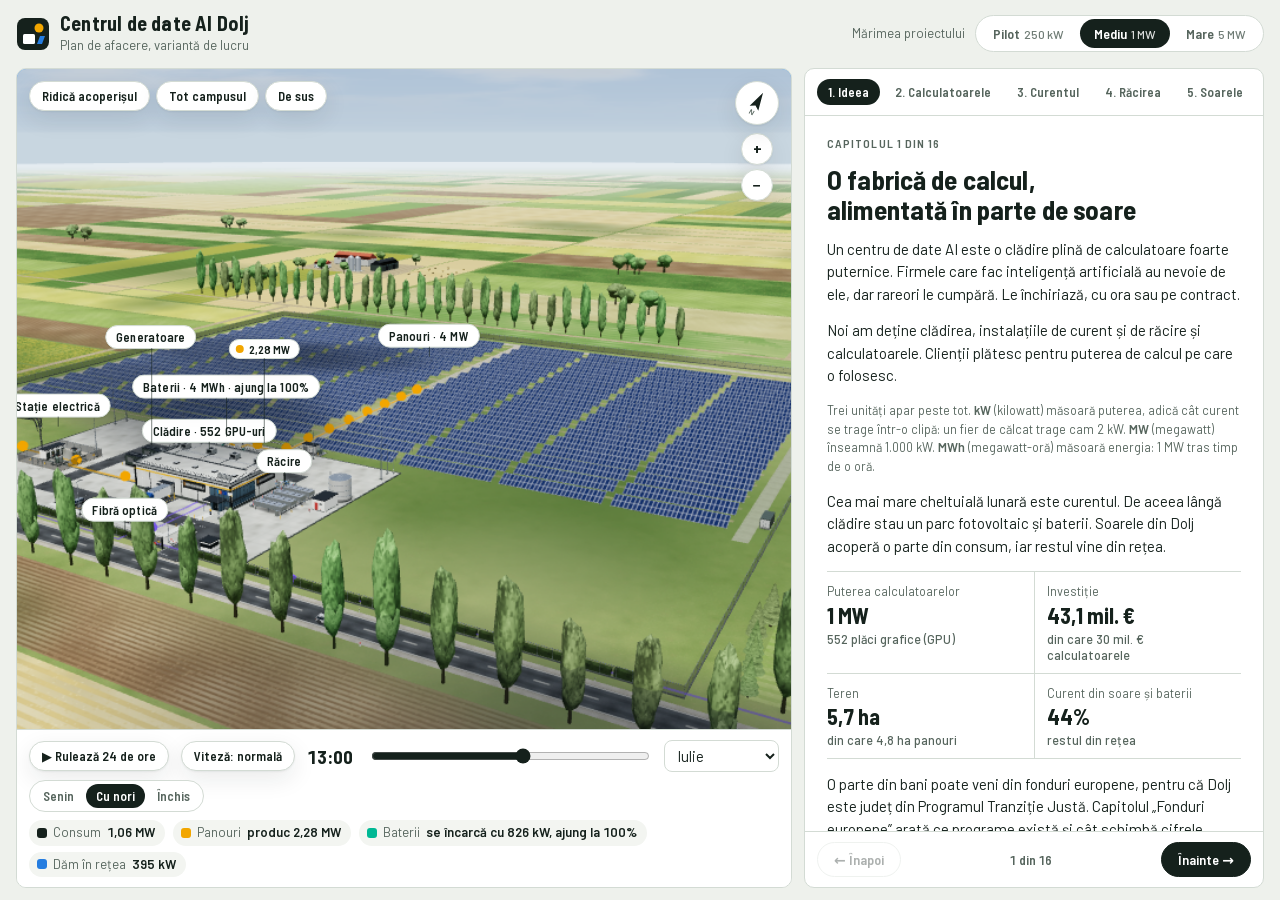
==== commit 53951769: "Dulap de cabluri pe peretele de nord, canal de cabluri la baterii, retușuri finale Cablurile de la p" ====
--- a/index.html
+++ b/index.html
@@ -516,7 +516,7 @@
         <article class="chapter" data-title="Bateriile și rețeaua" data-dock data-view="bess" hidden>
           <p class="eyebrow"></p>
           <h2>Bateriile mută soarele spre seară</h2>
-          <p>La prânz panourile dau mai mult decât consumăm. Bateriile se încarcă atunci și dau curentul înapoi seara. Eticheta lor din machetă arată cât de pline sunt.</p>
+          <p>La prânz panourile dau mai mult decât consumăm. Bateriile se încarcă atunci și dau curentul înapoi seara. Eticheta lor din machetă arată cât de pline sunt la sfârșitul orei alese.</p>
           <div class="ctrl">
             <label for="s-bess">Capacitatea bateriilor</label><output id="o-bess" for="s-bess"></output>
             <input type="range" id="s-bess" min="0" max="12" step="0.5" value="4">
@@ -2132,9 +2132,10 @@
       var F = false, yb = hl - rH, j;
       box(g, 1.2, 0.15, 0.4, SH.concrete, 0, 0.075, 0, F);
       for (j = -1; j <= 1; j += 2) {
-        box(g, 0.2, 0.015, 0.2, SH.steel, j * 0.3, 0.158, 0, F); box(g, 0.09, yb - 0.14 - 0.15, 0.09, SH.steel, j * 0.3, (yb - 0.14 + 0.15) / 2, 0, F);
+        if (!Q.lite) box(g, 0.2, 0.015, 0.2, SH.steel, j * 0.3, 0.158, 0, F);
+        box(g, 0.09, yb - 0.14 - 0.15, 0.09, SH.steel, j * 0.3, (yb - 0.14 + 0.15) / 2, 0, F);
         box(g, 0.16, 0.04, 0.3, SH.steel, j * 0.3, yb - 0.02, 0, F);                                     // papucul conductei
-        cyl(g, rH + 0.013, rH + 0.013, 0.04, SH.steel, j * 0.3, hl, 0, 12, RCZ, F);                      // brida
+        if (!Q.lite) cyl(g, rH + 0.013, rH + 0.013, 0.04, SH.steel, j * 0.3, hl, 0, 12, RCZ, F);        // brida
       }
       box(g, 1.0, 0.1, 0.12, SH.steel, 0, yb - 0.09, 0, F);
     });
@@ -3109,7 +3110,33 @@
         box(bess, 1.1, 1.0, 0.25, SH.trafoFin, xB0 - 2.6, 0.95, zB0 - 6.65, false); box(bess, 1.1, 1.0, 0.25, SH.trafoFin, xB0 - 2.6, 0.95, zB0 - 5.35, false);
         for (j = -1; j <= 1; j++) cyl(bess, 0.05, 0.08, 0.35, SH.ceramic, xB0 - 2.6 + j * 0.4, 1.8, zB0 - 6, 8, null, false);
       }
+      // cablurile bateriilor: de la statia de conversie un canal cu capace merge pe latura de sud a containerelor
+      // si se uneste, intr-un camin, cu santul panourilor (x = -W/2 + 3), care duce la dulapul de pe peretele de nord
+      var bTx = -W / 2 + 3, bTz = zB0 + 1.9, bPx = xB0 - 1.75;
+      box(bess, 0.5, 0.5, 0.2, SH.steel, bPx, 0.72, zB0 + 1.1, false);                                                      // cutia de iesire a cablurilor din statia de conversie
+      for (j = -1; j <= 1; j++) cyl(bess, 0.04, 0.04, 0.16, SH.dark, bPx + j * 0.14, 0.41, zB0 + 1.13, 6, null, false);
+      [[bPx, zB0 + 1.3, bPx, bTz + 0.3], [bPx - 0.3, bTz, bTx - 0.5, bTz]].forEach(function (e) {
+        var ax = Math.abs(e[2] - e[0]) > Math.abs(e[3] - e[1]), len = ax ? Math.abs(e[2] - e[0]) : Math.abs(e[3] - e[1]), mx = (e[0] + e[2]) / 2, mz = (e[1] + e[3]) / 2, t, sd2;
+        box(bess, ax ? len : 0.6, 0.05, ax ? 0.6 : len, SH.concrete, mx, 0.22, mz, false);
+        for (sd2 = -1; sd2 <= 1; sd2 += 2) box(bess, ax ? len : 0.04, 0.062, ax ? 0.04 : len, SH.dark, mx + (ax ? 0 : sd2 * 0.32), 0.226, mz + (ax ? sd2 * 0.32 : 0), false);
+        if (!Q.lite) for (t = 1; t < len; t += 2) box(bess, ax ? 0.025 : 0.6, 0.012, ax ? 0.6 : 0.025, SH.dark, ax ? Math.min(e[0], e[2]) + t : mx, 0.247, ax ? mz : Math.min(e[1], e[3]) + t, false);
+      });
+      box(bess, 1.1, 0.07, 1.1, SH.concrete, bTx, 0.235, bTz, false); box(bess, 0.76, 0.02, 0.76, SH.steel, bTx, 0.28, bTz, false);      // caminul de legatura
       tag(bess, 'bess');
+    }
+    // dulapul de cabluri de pe peretele de nord: aici ies din sant cablurile de la panouri si de la baterii si trec prin perete in sala electrica
+    if (nB || nT) {
+      var bCx = -W / 2 + 3, bCz = -D / 2 - 0.33, bCf = bCz - 0.25;
+      box(bess, 1.9, 0.14, 0.75, SH.concrete, bCx, 0.27, -D / 2 - 0.42, false);                                              // soclu de beton, santul intra in el
+      box(bess, 1.6, 1.55, 0.5, SH.silver, bCx, 1.115, bCz);                                                                 // dulapul, cu spatele la perete
+      box(bess, 1.72, 0.04, 0.62, SH.dark, bCx, 1.91, bCz - 0.04, false);                                                    // copertina
+      box(bess, 0.02, 1.45, 0.012, SH.dark, bCx, 1.115, bCf - 0.004, false);                                                 // rostul dintre cele doua usi
+      for (j = -1; j <= 1; j += 2) {
+        box(bess, 0.03, 0.2, 0.03, SH.steel, bCx + j * 0.1, 1.15, bCf - 0.015, false);                                       // manere
+        box(bess, 0.2, 0.2, 0.012, SH.hazard, bCx + j * 0.42, 1.5, bCf - 0.006, false);                                      // semn de pericol electric
+        box(bess, 0.5, 0.16, 0.014, SH.louver, bCx + j * 0.4, 0.52, bCf - 0.006, false);                                     // aerisiri jos
+        box(bess, 0.035, 0.1, 0.02, SH.steel, bCx + j * 0.77, 1.6, bCf - 0.006, false); box(bess, 0.035, 0.1, 0.02, SH.steel, bCx + j * 0.77, 0.65, bCf - 0.006, false);     // balamale
+      }
     }
     var bN = Math.min(nB, perRowB), xBc = xB0 + bN * 4, zBc = zB0 - (Math.max(1, rowsB) - 1) * 3;
 
@@ -3487,7 +3514,7 @@
     /* --- zone de apasare --- */
     if (nT) zone(root, 'pv', -fieldW / 2 - 2, fieldW / 2 + 2, zPVend - 2, zPV0 + 6.5, 3.2);
     if (nB) zone(root, 'bess', xB0 - 5, xB0 + bN * 8 + 1, zB0 - (Math.max(1, rowsB) - 1) * 6 - 2.5, zB0 + 2.5, 3.4);
-    zone(root, 'cool', W / 2 + 1.5, W / 2 + 4 + coolW, -Math.min(perCol, nCool) * 2 - 1, Math.min(D / 2, Math.min(perCol, nCool) * 2 + 3.5), 3.4);
+    zone(root, 'cool', W / 2 + 0.3, W / 2 + 4 + coolW, Math.min(-Math.min(perCol, nCool) * 2 - 1, hzz - 6), Math.min(D / 2, Math.max(Math.min(perCol, nCool) * 2 + 3.5, hzz + 1.5)), 3.4);      // cuprinde si statia de pompe de langa perete
     zone(root, 'gen', xGen - genLen / 2 - 1, -W / 2 - 1, zGen0 - 4.4 * genS - 0.3, zGen0 + (nGen - 1) * gStep + 4.5, 3.6);
     zone(root, 'sub', xSub - subW / 2, xSub + subW / 2, zSub - subD / 2, zSub + subD / 2, 4 * subS + 2);
     zone(root, 'fiber', xF - 3, xF + 6, D / 2 + 0.6, zRoad - 4.5, 0.8);
@@ -3496,8 +3523,9 @@
     /* --- fluxuri --- */
     var fg = grp(root), xPvIn = -W / 2 + 3;      // panourile si bateriile intra in sala electrica prin peretele de nord, la dulapul de cabluri
     if (nT) flows.pv = new Flow(fg, [[0, zPVmid], [0, zPV0 + 8], [xPvIn, zPV0 + 8], [xPvIn, -D / 2]], COL.sun, k, 14);
-    if (nB) flows.bess = new Flow(fg, [[xBc, zB0 + 1.4], [xBc, -D / 2 - 2.2], [xPvIn - 0.8, -D / 2 - 2.2], [xPvIn - 0.8, -D / 2]], COL.batt, k, 6);
-    flows.grid = new Flow(fg, [[xSub - subW / 2 - 30 * k, zSub + subD / 2 + 2], [xSub, zSub + subD / 2 + 2], [xSub + subW / 2 + 3, zSub + subD / 2 + 2], [xSub + subW / 2 + 3, D / 2 - 2.5], [-W / 2, D / 2 - 2.5]], COL.grid, k, 12);
+    if (nB) flows.bess = new Flow(fg, [[xB0 - 1.75, zB0 + 1.3], [xB0 - 1.75, zB0 + 1.9], [xPvIn - 0.8, zB0 + 1.9], [xPvIn - 0.8, -D / 2]], COL.batt, k, 6);      // pe canalul de cabluri al bateriilor, apoi pe langa santul panourilor
+    var xGr = xSub - subW / 2 + (huge ? 28.7 : big ? subW - 1.3 : 6.3);      // unde coteste curentul in statie: pe canalul de cabluri de dupa transformator
+    flows.grid = new Flow(fg, [[xSub - subW / 2 - 30 * k, stLz], [xGr, stLz], [xGr, D / 2 - 2.5], [-W / 2, D / 2 - 2.5]], COL.grid, k, 12);      // pe sub linie, prin statie, apoi pe canalul de cabluri pana la peretele de vest
     flows.fiberA = new Flow(fg, [[xF, D / 2], [xF, zRoad - 6.2], [x0 - 60 * k, zRoad - 6.2]], COL.fiber, k * 0.7, 8);
     flows.fiberB = new Flow(fg, [[xF + 3, D / 2], [xF + 3, zRoad - 9], [x1 + 60 * k, zRoad - 9]], COL.fiber, k * 0.7, 8);
     flows.fiberA.set(0.5, 1); flows.fiberB.set(0.5, -1);
@@ -3513,9 +3541,9 @@
         building: [0, H + 3, 0], pv: nT ? [0, 7 * k, zPVmid] : null, bess: nB ? [xBc, 6, zBc] : null,
         sub: [xSub, 4 * subS + 5, zSub], gen: [xGen, 6, zGm],
         cool: [coolX0 + (coolCols - 1) * (coolLen + 2) / 2, 6, 0], fiber: [xF + 1.5, 2.5, zRoad - 7],
-        f_pv: nT ? [xPvIn / 2, 1.3 * k, zPV0 + 8] : null, f_bess: nB ? [xBc, 1.3 * k, (zB0 + 1.4 - D / 2 - 2.2) / 2] : null,
-        f_grid: [xSub + subW / 2 + 3, 1.3 * k, (zSub + subD / 2 + 2 + D / 2 - 2.5) / 2], f_gen: [-W / 2 - 1.6, 1.3 * k, (zGen0 + zGm) / 2],
-        r_gpu: [rackPos[0] + 1.21, 1.95, rackPos[1] - 0.1], r_cool: [rackPos[0] - 0.5, 2.42, rackPos[1] + 0.2], r_net: [rackPos[0] + 0.35, 2.5, rackPos[1]],
+        f_pv: nT ? [xPvIn / 2, 1.3 * k, zPV0 + 8] : null, f_bess: nB ? [(xB0 - 1.75 + xPvIn - 0.8) / 2, 1.3 * k, zB0 + 1.9] : null,
+        f_grid: [xSub + subW / 2 + 4, 1.3 * k, D / 2 - 2.5], f_gen: [-W / 2 - 1.6, 1.3 * k, (zGen0 + zGm) / 2],
+        r_gpu: [rackPos[0] + 1.21, 1.95, rackPos[1] - 0.1], r_cool: [rackPos[0] - 0.53, 2.42, rackPos[1] + 0.2], r_net: [rackPos[0] + 0.35, 2.5, rackPos[1]],
         r_srv: [rackPos[0] + 0.62, 0.95, rackPos[1] + 0.25], r_pow: [rackPos[0] + 0.55, 0.47, rackPos[1] + 0.28]
       },
       views: {
@@ -4454,7 +4482,8 @@
     var o = { r: r, out: out, ch: ch, dis: dis, gr: gr, ex: ex, soc: soc, eps: eps };
     o.load = mw(r.load);
     o.pv = st.pv === 0 ? 'fără panouri' : out ? 'oprite' : r.pv > eps ? 'produc ' + mw(r.pv) : night ? 'noapte, nu produc' : 'nu produc';
-    o.batt = st.bess === 0 ? 'fără baterii' : pct(soc) + ' pline, ' + (out ? 'așteaptă' : ch > eps ? 'se încarcă cu ' + mw(ch) : dis > eps ? 'dau ' + mw(dis) : 'așteaptă');
+    // procentul este cel de la sfarsitul orei: cand se incarca sau dau curent spunem unde ajung, ca sa nu apara „100% pline, se incarca”
+    o.batt = st.bess === 0 ? 'fără baterii' : out ? pct(soc) + ' pline, așteaptă' : ch > eps ? 'se încarcă cu ' + mw(ch) + ', ajung la ' + pct(soc) : dis > eps ? 'dau ' + mw(dis) + ', coboară la ' + pct(soc) : pct(soc) + ' pline, așteaptă';
     o.gridLbl = out ? 'Rețea' : ex > eps ? 'Dăm în rețea' : 'Luăm din rețea';
     o.grid = out ? 'pană de curent' : ex > eps ? mw(ex) : gr > eps ? mw(gr) : 'nimic';
     o.temp = typeof r.temp === 'number' && isFinite(r.temp) ? num(r.temp, 0) + ' °C' : '';
@@ -4488,7 +4517,7 @@
     lab('f_bess', !out && (o.ch > eps || o.dis > eps), o.ch > eps ? 'se încarcă ' + mw(o.ch) : 'dau ' + mw(o.dis));
     lab('f_grid', out || o.gr > eps || o.ex > eps, out ? 'pană' : o.ex > eps ? 'dăm în rețea ' + mw(o.ex) : 'luăm din rețea ' + mw(o.gr));
     lab('f_gen', so === 2, mw(r.load));
-    if (st.bess > 0) Scene3D.setLabelText('bess', 'Baterii · ' + trim(num(st.bess, 2)) + ' MWh · ' + pct(o.soc) + ' pline');
+    if (st.bess > 0) Scene3D.setLabelText('bess', 'Baterii · ' + trim(num(st.bess, 2)) + ' MWh · ' + (out ? pct(o.soc) + ' pline' : o.ch > eps ? 'ajung la ' + pct(o.soc) : o.dis > eps ? 'coboară la ' + pct(o.soc) : pct(o.soc) + ' pline'));
   }
 
   function render() { calc(); fill(); drawOutage(); drawDay(); drawMonths(); drawMoney(); drawTen(); drawSens(); drawFund(); drawTeam(); drawCompare(); drawGantt(); tick(); syncUi(); }
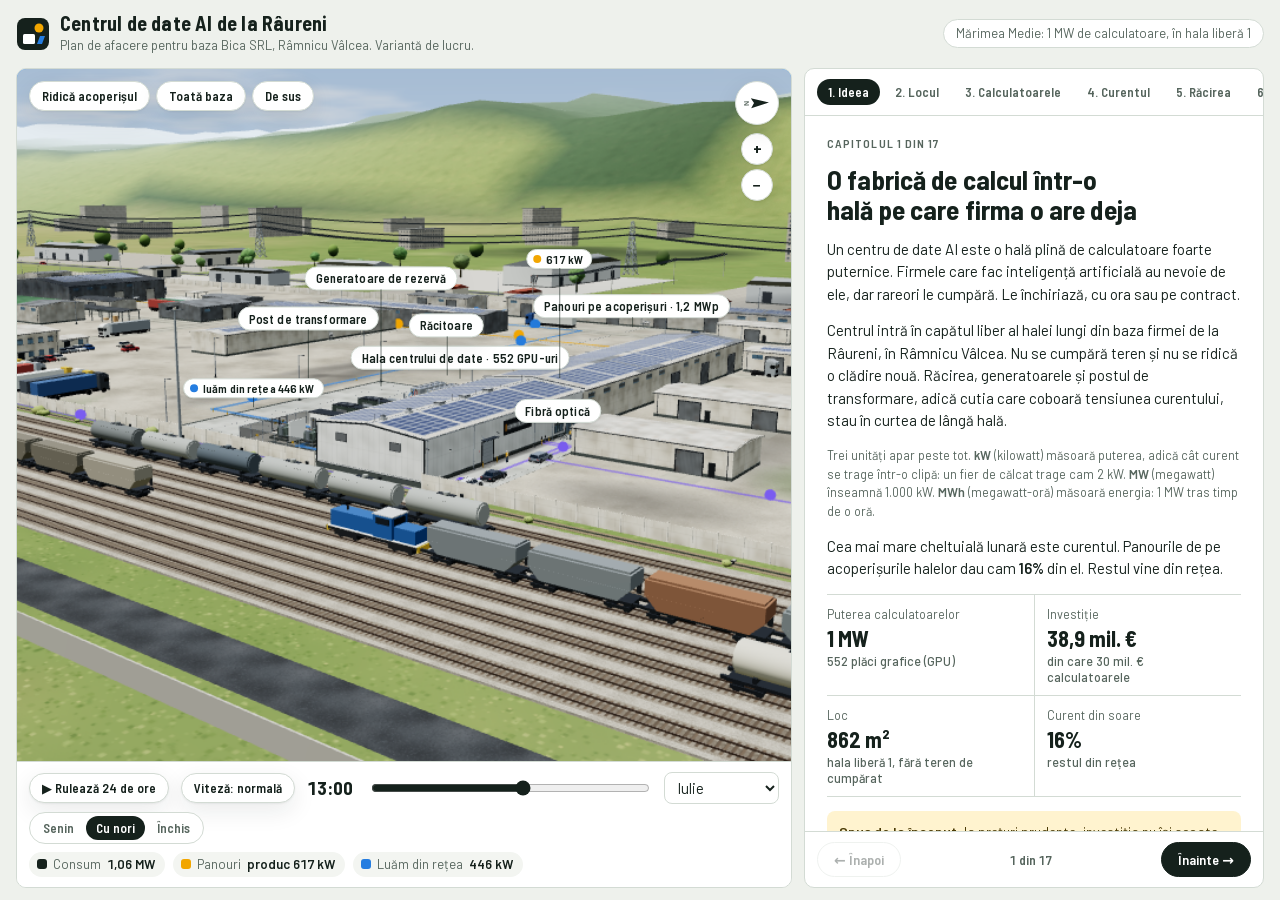
==== commit b0dbfd0f: "Site refăcut pentru baza de la Râureni: Mediu 1 MW în hala existentă Centrul se mută de pe un teren " ====
--- a/index.html
+++ b/index.html
@@ -3,16 +3,16 @@
 <head>
 <meta charset="utf-8">
 <meta name="viewport" content="width=device-width, initial-scale=1, viewport-fit=cover">
-<title>Centrul de date AI Dolj</title>
-<meta name="description" content="Plan de afacere interactiv pentru un centru de date AI în Dolj: machetă 3D, parc fotovoltaic și baterii, plan pe 10 ani și fonduri europene.">
+<title>Centrul de date AI de la Râureni</title>
+<meta name="description" content="Plan de afacere interactiv pentru un centru de date AI de 1 MW într-o hală existentă din Râmnicu Vâlcea: machetă 3D, panouri pe acoperișuri, plan pe 10 ani și fonduri europene.">
 <meta name="robots" content="noindex">
 <link rel="icon" href="data:image/svg+xml,%3Csvg%20xmlns%3D%22http%3A%2F%2Fwww.w3.org%2F2000%2Fsvg%22%20viewBox%3D%220%200%2034%2034%22%3E%3Crect%20x%3D%221%22%20y%3D%221%22%20width%3D%2232%22%20height%3D%2232%22%20rx%3D%228%22%20fill%3D%22%2315211c%22%2F%3E%3Ccircle%20cx%3D%2223%22%20cy%3D%2211%22%20r%3D%224.5%22%20fill%3D%22%23f2a600%22%2F%3E%3Crect%20x%3D%227%22%20y%3D%2217%22%20width%3D%2212%22%20height%3D%2210%22%20rx%3D%221.5%22%20fill%3D%22%23fff%22%2F%3E%3Cpath%20d%3D%22M21%2027l3-8h5l-3%208z%22%20fill%3D%22%23257de0%22%2F%3E%3C%2Fsvg%3E">
 <link rel="apple-touch-icon" href="https://tonybica.github.io/centru-date-ai-dolj/icon-180.png">
-<meta name="apple-mobile-web-app-title" content="Centru AI Dolj">
+<meta name="apple-mobile-web-app-title" content="Centru AI Râureni">
 <meta property="og:type" content="website">
 <meta property="og:locale" content="ro_RO">
 <meta property="og:title" content="Centrul de date AI Dolj">
-<meta property="og:description" content="Plan de afacere interactiv pentru un centru de date AI în Dolj: machetă 3D, parc fotovoltaic și baterii, plan pe 10 ani și fonduri europene.">
+<meta property="og:description" content="Plan de afacere interactiv pentru un centru de date AI de 1 MW într-o hală existentă din Râmnicu Vâlcea: machetă 3D, panouri pe acoperișuri, plan pe 10 ani și fonduri europene.">
 <meta property="og:url" content="https://tonybica.github.io/centru-date-ai-dolj/">
 <meta property="og:image" content="https://tonybica.github.io/centru-date-ai-dolj/preview.jpg">
 <meta property="og:image:width" content="1200">
@@ -34,7 +34,7 @@
 </style>
 <style>:root{color-scheme:light;padding-top:env(safe-area-inset-top,0px);padding-bottom:env(safe-area-inset-bottom,0px);box-sizing:border-box}body{margin:0;font:14px system-ui,sans-serif}img{max-width:100%}[hidden]{display:none!important}</style>
 <style>
-/* Layout: macheta 3D a campusului ramane pe ecran in stanga; povestea pe capitole curge in dreapta. Pe telefon se asaza una sub alta. */
+/* Layout: macheta 3D a bazei ramane pe ecran in stanga; povestea pe capitole curge in dreapta. Pe telefon se asaza una sub alta. */
 :root {
   --bg: #eef1ec; --surface: #ffffff; --surface-2: #f3f5f1; --ink: #15211c; --muted: #56655d; --line: #d3dbd4;
   --sun: #f2a600; --batt: #00b894; --grid: #257de0; --fiber: #6a4ce2; --gen: #e4572e;
@@ -78,8 +78,7 @@
 .brand svg { flex: none; }
 .brand h1 { margin: 0; font: 700 20px/1.1 var(--font-display); letter-spacing: .01em; }
 .brand p { margin: 2px 0 0; font-size: 13px; color: var(--muted); }
-.pick { display: flex; align-items: center; gap: 10px; flex-wrap: wrap; }
-.pick > span { font-size: 13px; color: var(--muted); }
+.size { margin: 0; font-size: 13px; line-height: 1.3; color: var(--muted); background: var(--surface); border: 1px solid var(--line); border-radius: 999px; padding: 5px 12px; }
 
 .seg { display: inline-flex; background: var(--surface); border: 1px solid var(--line); border-radius: 999px; padding: 3px; gap: 2px; }
 .seg button { border: 0; background: transparent; border-radius: 999px; padding: 6px 14px; cursor: pointer; font: 600 14px var(--font-display); color: var(--muted); white-space: nowrap; }
@@ -89,6 +88,9 @@
 .seg.small button { padding: 4px 10px; font-size: 13px; }
 .seg.wide { display: flex; } .seg.wide button { flex: 1; }
 .seg.wrap { flex-wrap: wrap; border-radius: 16px; } .seg.wrap button { flex: 1 1 auto; padding: 6px 10px; }
+/* treptele de grant: nota mica sta sub suma, nu langa ea */
+.seg.grant button { display: flex; flex-direction: column; align-items: center; justify-content: center; line-height: 1.15; border-radius: 13px; }
+.seg.grant button small { margin: 1px 0 0; font-size: 11px; }
 
 /* ---- corp ---- */
 .main { flex: 1; min-height: 0; display: grid; grid-template-columns: minmax(0, 1fr) minmax(380px, 460px); gap: 12px; }
@@ -102,13 +104,16 @@
 .lbl { position: absolute; left: 0; top: 0; pointer-events: auto; cursor: pointer; white-space: nowrap;
   background: var(--surface); color: var(--ink); border: 1px solid var(--line); border-radius: 999px; padding: 3px 10px;
   font: 600 12.5px var(--font-display); letter-spacing: .01em; box-shadow: var(--shadow); }
-.lbl::after { content: ""; position: absolute; left: 50%; top: 100%; width: 1px; height: var(--stem, 10px); background: var(--ink); opacity: .55; }
+.lbl::after { content: ""; position: absolute; left: calc(50% + var(--sx, 0px)); top: 100%; width: 1px; height: var(--stem, 10px); background: var(--ink); opacity: .55; }
 .lbl[hidden] { display: none; }
 .lbl.flow, .lbl.part { pointer-events: none; cursor: default; }
 .lbl.flow { display: inline-flex; align-items: center; gap: 5px; padding: 2px 8px 2px 6px; font-size: 12px; font-variant-numeric: tabular-nums; }
 .lbl.flow::before { content: ""; width: 8px; height: 8px; border-radius: 50%; background: var(--grid); flex: none; }
 .lbl.flow[data-id="f_pv"]::before { background: var(--sun); } .lbl.flow[data-id="f_bess"]::before { background: var(--batt); } .lbl.flow[data-id="f_gen"]::before { background: var(--gen); }
 .lbl.part { background: var(--accent); color: var(--on-accent); border-color: var(--accent); }
+/* etichetele locului (capitolul „Locul”): numesc ce este in baza si in jur, nu se apasa */
+.lbl.place { pointer-events: none; cursor: default; background: var(--surface-2); border: 1px dashed var(--muted); font-weight: 500; font-size: 12px; }
+.lbl.place.edge { border-style: solid; } .lbl.place.edge::after { display: none; }
 .lbl:hover, .lbl.hot { background: var(--accent); color: var(--on-accent); border-color: var(--accent); }
 
 .hud { position: absolute; left: 12px; top: 12px; display: flex; gap: 6px; flex-wrap: wrap; max-width: calc(100% - 76px); }
@@ -211,9 +216,12 @@
 tr.sum td { font-weight: 600; border-top: 1px solid var(--ink); }
 tr.total td { font: 700 16px var(--font-display); border-bottom: 0; }
 td.neg { color: var(--bad); } td.pos { color: var(--good); }
-.cmp th button { border: 1px solid var(--line); background: var(--surface); border-radius: 999px; padding: 3px 10px; cursor: pointer; font: 600 13px var(--font-display); }
-.cmp th button[aria-pressed="true"] { background: var(--accent); color: var(--on-accent); border-color: var(--accent); }
-.cmp td.on, .cmp th.on { background: var(--surface-2); }
+.cmp td.on, .cmp th.on, #t-bank tr.on td, #t-fit tr.on td { background: var(--surface-2); }
+.cmp th.on { color: var(--ink); }
+table.cmp td.n { white-space: nowrap; }
+table.cmp td.nofit { white-space: normal; vertical-align: middle; text-align: center; color: var(--muted); font-size: 12px; border-left: 1px solid var(--line); }
+#t-fit td:first-child, #t-fit th:first-child, #t-bank td:first-child, #t-bank th:first-child { padding-left: 6px; }
+#t-bank th { vertical-align: bottom; }
 .cmp td small { display: block; color: var(--muted); font-size: 11.5px; }
 
 .bars { display: flex; flex-direction: column; gap: 8px; }
@@ -221,6 +229,7 @@
 .bar span:nth-child(2) { font-weight: 600; font-variant-numeric: tabular-nums; }
 .bar i { grid-column: 1 / -1; height: 8px; border-radius: 4px; background: var(--surface-2); overflow: hidden; display: block; }
 .bar i u { display: block; height: 100%; border-radius: 4px; background: var(--ink); min-width: 2px; }
+.bar i:empty { height: 0; }
 
 .act { display: flex; flex-direction: column; gap: 8px; border: 1px solid var(--line); border-radius: var(--r); padding: 12px; background: var(--surface-2); }
 .act input[type="range"] { width: 100%; }
@@ -244,10 +253,13 @@
 .cases button[aria-pressed="true"] small { color: inherit; opacity: .8; }
 .progs { display: flex; flex-direction: column; gap: 10px; }
 .prog { border: 1px solid var(--line); border-radius: var(--r); padding: 12px; display: flex; flex-direction: column; gap: 6px; }
-.prog.best { border-color: var(--ink); border-width: 2px; }
+.prog h4 { line-height: 1.35; }
+.prog.open { border-left: 4px solid var(--good); } .prog.wait { border-left: 4px solid var(--sun); } .prog.no { border-left: 4px solid var(--bad); } .prog.help { border-left: 4px solid var(--muted); }
 .prog p, .prog ul { font-size: 14px; }
 .prog .status { font-size: 13px; color: var(--muted); }
 .tagc { display: inline-block; margin-left: 4px; padding: 1px 8px; border-radius: 999px; background: var(--accent); color: var(--on-accent); font: 600 11.5px/1.5 var(--font-display); vertical-align: 1px; white-space: nowrap; }
+.tagc.open { background: var(--good); color: var(--surface); } .tagc.wait { background: var(--note); color: var(--note-ink); box-shadow: inset 0 0 0 1px var(--sun); }
+.tagc.no { background: var(--bad); color: var(--surface); } .tagc.help { background: var(--surface-2); color: var(--ink); box-shadow: inset 0 0 0 1px var(--line); }
 .gantt { --now: 100%; display: flex; flex-direction: column; gap: 5px; }
 .grow { display: grid; grid-template-columns: minmax(0, 44%) minmax(0, 1fr); gap: 8px; align-items: center; font-size: 12.5px; line-height: 1.25; color: var(--muted); }
 .grow.live, .grow.done { color: var(--ink); } .grow.live span { font-weight: 600; }
@@ -307,19 +319,19 @@
   .scroll { overflow: visible; padding: 18px 14px 20px; }
   .brand h1 { font-size: 18px; }
   .seg button { padding: 6px 11px; }
-  .cmp td:not(:first-child), #t-pl td:not(:first-child) { white-space: nowrap; }
+  #t-pl td:not(:first-child) { white-space: nowrap; }
   .gaxis b:nth-child(even) { display: none; }
 }
 @media (max-width: 480px) {
   table { font-size: 12.5px; } th, td { padding: 6px 5px; }
   table.sens th, table.sens td { padding: 2px; } table.sens thead th { font-size: 11.5px; }
   table.sens td button { font-size: 11.5px; padding: 7px 0; }
-  .pick > span { display: none; }
+  .size { border-radius: 10px; }
   #t-ten { font-size: 12px; } #t-ten th, #t-ten td { padding: 6px 2px; } #t-ten thead th { font-size: 11.5px; }
 }
 @media (pointer: coarse) {
   /* tinte de apasat de 44 px pe ecrane cu degetul: in text crestem butonul; in bara de sub macheta si pe macheta ramane mic la vedere si marim doar zona care prinde degetul */
-  .seg button, .toc button, .pager .go, .btn.big, .playrow .btn, .stepnav .btn, .cases button, .cmp th button, table.sens td button { min-height: 44px; }
+  .seg button, .toc button, .pager .go, .btn.big, .playrow .btn, .stepnav .btn, .cases button, table.sens td button { min-height: 44px; }
   .dock .btn, .dock select, .hud .btn, .dock .seg button { min-height: 36px; position: relative; }
   .zoom .btn.sq { width: 38px; height: 38px; position: relative; }
   .dock .btn::after, .hud .btn::after, .dock .seg button::after { content: ''; position: absolute; inset: -4px 0; }
@@ -339,28 +351,21 @@
     <div class="brand">
       <svg width="34" height="34" viewBox="0 0 34 34" aria-hidden="true"><rect x="1" y="1" width="32" height="32" rx="8" fill="var(--accent)"/><circle cx="23" cy="11" r="4.5" fill="var(--sun)"/><rect x="7" y="17" width="12" height="10" rx="1.5" fill="var(--on-accent)"/><path d="M21 27l3-8h5l-3 8z" fill="var(--grid)"/></svg>
       <div>
-        <h1>Centrul de date AI Dolj</h1>
-        <p>Plan de afacere, variantă de lucru</p>
+        <h1>Centrul de date AI de la Râureni</h1>
+        <p>Plan de afacere pentru baza Bica SRL, Râmnicu Vâlcea. Variantă de lucru.</p>
       </div>
     </div>
-    <div class="pick">
-      <span id="pick-lbl">Mărimea proiectului</span>
-      <div class="seg" id="scen" role="group" aria-labelledby="pick-lbl">
-        <button type="button" data-s="pilot" aria-pressed="false">Pilot<small>250 kW</small></button>
-        <button type="button" data-s="mediu" aria-pressed="true">Mediu<small>1 MW</small></button>
-        <button type="button" data-s="mare" aria-pressed="false">Mare<small>5 MW</small></button>
-      </div>
-    </div>
+    <p class="size">Mărimea Medie: 1 MW de calculatoare, în hala liberă 1</p>
   </header>
 
   <main class="main">
-    <section class="stage" aria-label="Macheta 3D a campusului">
+    <section class="stage" aria-label="Macheta 3D a bazei">
       <div class="view" id="view">
-        <canvas id="gl" aria-label="Machetă 3D: clădirea centrului de date, parcul fotovoltaic, bateriile și stația electrică"></canvas>
+        <canvas id="gl" aria-label="Machetă 3D: baza de la Râureni, cu hala centrului de date, instalațiile din curte și panourile de pe acoperișuri"></canvas>
         <div class="labels" id="labels"></div>
         <div class="hud">
           <button type="button" class="btn" id="b-roof" aria-pressed="false">Ridică acoperișul</button>
-          <button type="button" class="btn" id="b-over">Tot campusul</button>
+          <button type="button" class="btn" id="b-over">Toată baza</button>
           <button type="button" class="btn" id="b-top">De sus</button>
         </div>
         <div class="zoom">
@@ -388,7 +393,7 @@
         <div class="dock-row chips" aria-live="off">
           <span class="chip"><i class="sw load"></i>Consum <b id="f-load"></b></span>
           <span class="chip"><i class="sw sun"></i>Panouri <b id="f-pv"></b></span>
-          <span class="chip wide"><i class="sw batt"></i>Baterii <b id="f-batt"></b></span>
+          <span class="chip wide" id="chip-batt" hidden><i class="sw batt"></i>Baterii <b id="f-batt"></b></span>
           <span class="chip"><i class="sw grid"></i><span id="l-grid">Luăm din rețea</span> <b id="f-grid"></b></span>
           <span class="chip" id="chip-temp" hidden>Afară <b id="f-temp"></b></span>
           <span class="chip" id="chip-gen" hidden><i class="sw gen"></i>Generatoare <b id="f-gen"></b></span>
@@ -402,30 +407,60 @@
 
         <article class="chapter" data-title="Ideea" data-view="hero">
           <p class="eyebrow"></p>
-          <h2>O fabrică de calcul, alimentată în parte de soare</h2>
-          <p>Un centru de date AI este o clădire plină de calculatoare foarte puternice. Firmele care fac inteligență artificială au nevoie de ele, dar rareori le cumpără. Le închiriază, cu ora sau pe contract.</p>
-          <p>Noi am deține clădirea, instalațiile de curent și de răcire și calculatoarele. Clienții plătesc pentru puterea de calcul pe care o folosesc.</p>
+          <h2>O fabrică de calcul într-o hală pe care firma o are deja</h2>
+          <p>Un centru de date AI este o hală plină de calculatoare foarte puternice. Firmele care fac inteligență artificială au nevoie de ele, dar rareori le cumpără. Le închiriază, cu ora sau pe contract.</p>
+          <p>Centrul intră în capătul liber al halei lungi din baza firmei de la Râureni, în Râmnicu Vâlcea. Nu se cumpără teren și nu se ridică o clădire nouă. Răcirea, generatoarele și postul de transformare, adică cutia care coboară tensiunea curentului, stau în curtea de lângă hală.</p>
           <p class="fine">Trei unități apar peste tot. <b>kW</b> (kilowatt) măsoară puterea, adică cât curent se trage într-o clipă: un fier de călcat trage cam 2 kW. <b>MW</b> (megawatt) înseamnă 1.000 kW. <b>MWh</b> (megawatt-oră) măsoară energia: 1 MW tras timp de o oră.</p>
-          <p>Cea mai mare cheltuială lunară este curentul. De aceea lângă clădire stau un parc fotovoltaic și baterii. Soarele din Dolj acoperă o parte din consum, iar restul vine din rețea.</p>
+          <p>Cea mai mare cheltuială lunară este curentul. Panourile de pe acoperișurile halelor dau cam <b data-v="coverage"></b> din el. Restul vine din rețea.</p>
           <dl class="stats">
             <div class="stat"><dt>Puterea calculatoarelor</dt><dd><span data-v="it"></span><small><span data-v="gpus"></span> plăci grafice (GPU)</small></dd></div>
             <div class="stat"><dt>Investiție</dt><dd><span data-v="capexTotal"></span><small>din care <span data-v="capexGpu"></span> calculatoarele</small></dd></div>
-            <div class="stat"><dt>Teren</dt><dd><span data-v="landHa"></span> ha<small>din care <span data-v="pvHa"></span> ha panouri</small></dd></div>
-            <div class="stat"><dt>Curent din soare și baterii</dt><dd><span data-v="coverage"></span><small>restul din rețea</small></dd></div>
+            <div class="stat"><dt>Loc</dt><dd><span data-v="hallM2"></span> m²<small>hala liberă 1, fără teren de cumpărat</small></dd></div>
+            <div class="stat"><dt>Curent din soare</dt><dd><span data-v="coverage"></span><small>restul din rețea</small></dd></div>
           </dl>
-          <p>O parte din bani poate veni din fonduri europene, pentru că Dolj este județ din Programul Tranziție Justă. Capitolul „Fonduri europene” arată ce programe există și cât schimbă cifrele.</p>
-          <p>Alege sus mărimea proiectului. Rotește macheta trăgând de ea și apasă pe orice obiect ca să afli ce face. Cu „Înainte” treci la capitolul următor.</p>
-          <p class="note">Toate cifrele sunt estimări de pornire, făcute în noiembrie 2026. Presupunerile sunt listate în ultimul capitol.</p>
+          <p class="note"><b>Spus de la început:</b> <span data-v="prudentShort"></span> Planul merge doar cu contracte ferme, semnate cu clienții înainte să fie comandate echipamentele.</p>
+          <p>Un <b>grant</b>, adică bani europeni care nu se dau înapoi, ar ajuta. Dar niciun program nu se potrivește proiectului așa cum este. De aceea planul se sprijină pe un grant de 0. Capitolul „Fonduri europene” arată ce am găsit.</p>
+          <p>Rotește macheta trăgând de ea și apasă pe orice obiect ca să afli ce face. Cu „Înainte” treci la capitolul următor.</p>
+          <p class="fine">Toate cifrele sunt estimări de pornire, făcute în noiembrie 2026. Nu sunt oferte. Presupunerile sunt listate în ultimul capitol.</p>
+        </article>
+
+        <article class="chapter" data-title="Locul" data-view="place" hidden>
+          <p class="eyebrow"></p>
+          <h2>Baza Bica SRL de la Râureni</h2>
+          <p>Baza are circa <b><span data-v="baseHa"></span> hectare</b>, adică <span data-v="baseLen"></span> pe <span data-v="baseWid"></span> de metri. Se întinde de-a lungul unui triaj de cale ferată, locul cu multe linii unde se formează trenurile de marfă. Are <span data-v="baseBuildings"></span> de clădiri și circa <span data-v="baseRoofM2"></span> m² de acoperișuri.</p>
+          <h3>Unde intră centrul</h3>
+          <p>Centrul intră în <b>hala liberă 1</b>, capătul liber al halei lungi. Hala are circa <span data-v="hallL"></span> pe <span data-v="hallW"></span> metri și <span data-v="hallM2"></span> m², măsurați pe acoperiș. Centrul are nevoie de circa <span data-v="needM2"></span> m².</p>
+          <p class="note">Hala încape <b>la limită</b>. Înăuntru trebuie să fie liberi cel puțin <span data-v="hallMinM2"></span> m². Dacă nu sunt, centrul iese de circa <span data-v="itSmall"></span> în loc de <span data-v="it"></span>.</p>
+          <p><b>Curtea A</b>, de circa <span data-v="yardAHa"></span> hectare, este lângă hală. Acolo stau instalațiile: răcitoarele, postul de transformare și generatoarele. <b>Curtea B</b>, de circa <span data-v="yardBHa"></span> hectare, este pe partea dinspre intrare.</p>
+          <h3>Ce câștigă proiectul din acest loc</h3>
+          <ul>
+            <li>Hala și terenul sunt ale firmei.</li>
+            <li>Curtea este împrejmuită și are poartă.</li>
+            <li>Camioanele au drum de acces.</li>
+            <li>Sunt deja oameni la fața locului.</li>
+          </ul>
+          <h3>Ce este cinstit de spus</h3>
+          <p>Măsurătorile sunt făcute pe imagini din satelit, cu o eroare de circa 15%. Nimic nu a fost încă verificat la fața locului.</p>
+          <h3>Trei lucruri de verificat înainte de orice</h3>
+          <ol>
+            <li><b>Hala, pe dinăuntru.</b> Suprafața liberă, înălțimea liberă și cât poate duce podeaua. Un dulap plin cu calculatoare cântărește peste o tonă.</li>
+            <li><b>Acoperișurile.</b> Cât pot duce structurile lor. Panourile adaugă circa 15 kg pe fiecare metru pătrat.</li>
+            <li><b>Cartea funciară.</b> Că tot perimetrul este al firmei.</li>
+          </ol>
+          <h3>Ce încape în bază</h3>
+          <div class="tblwrap"><table class="txt" id="t-fit"></table></div>
+          <p class="note">Locul are și un risc adevărat: baza este lângă o platformă chimică. Capitolul „Riscuri” spune ce înseamnă asta și ce test se face înainte de orice decizie.</p>
+          <p class="fine">Macheta arată baza de sus. Etichetele numesc hala centrului, restul halei lungi, hala liberă 2, cele două curți, triajul, poarta, linia de 110 kV și direcția platformei chimice. Clădirile bazei sunt așezate după imaginea din satelit. Ce este dincolo de gard, adică triajul, platforma chimică, vecinii și dealurile, este desenat orientativ.</p>
         </article>
 
         <article class="chapter" data-title="Calculatoarele" data-view="inside" hidden>
           <p class="eyebrow"></p>
-          <h2>Ce se află în clădire</h2>
+          <h2>Ce se află în hală</h2>
           <p>Piesa de bază este placa grafică, pe scurt <b>GPU</b>. Un GPU face un număr uriaș de calcule în același timp, exact ce cere inteligența artificială.</p>
           <ul>
             <li><b>Serverul</b> este un calculator cu 8 GPU-uri. Consumă cam 14 kW, cât cinci cuptoare electrice pornite deodată, și costă câteva sute de mii de euro.</li>
             <li><b>Rackul</b> este dulapul metalic în care stau 3 servere, unul peste altul.</li>
-            <li><b>Sala de date</b> este camera cu rânduri de rackuri, cabluri și țevi de răcire. Culoarul roșu din machetă este cel cald, pe unde iese căldura.</li>
+            <li><b>Sala de date</b> este partea din hală cu rânduri de rackuri, cabluri și țevi de răcire. Culoarul roșu din machetă este cel cald, pe unde iese căldura.</li>
           </ul>
           <div class="act">
             <button type="button" class="btn big" id="b-rack" aria-pressed="false">Deschide un rack</button>
@@ -436,7 +471,7 @@
             <ul>
               <li><b>Plăcile verzi</b> sunt cele 8 GPU-uri ale serverului. Blocul arămiu de pe fiecare este placa de răcire.</li>
               <li><b>Țevile subțiri</b> aduc lichid rece (albastru) pe fiecare cip și îl duc înapoi cald (roșu).</li>
-              <li><b>Sus</b> stă switch-ul de rețea, care leagă serverele între ele cu fibră foarte rapidă.</li>
+              <li><b>Sus</b> stă comutatorul de rețea, care leagă serverele între ele cu fibră foarte rapidă.</li>
               <li><b>Jos</b> este raftul de alimentare. Un rack plin trage cam 45 kW, cât un bloc mic de locuințe.</li>
             </ul>
           </div>
@@ -444,35 +479,35 @@
             <div class="stat"><dt>GPU-uri</dt><dd data-v="gpus"></dd></div>
             <div class="stat"><dt>Servere</dt><dd data-v="servers"></dd></div>
             <div class="stat"><dt>Rackuri cu servere</dt><dd data-v="racks"></dd></div>
-            <div class="stat"><dt>Clădire</dt><dd><span data-v="buildingM2"></span> m²</dd></div>
+            <div class="stat"><dt>Loc ocupat în hală</dt><dd><span data-v="buildingM2"></span> m²</dd></div>
           </dl>
-          <p class="note">Calculatoarele ocupă puțin loc. La mărimea <span data-v="scenName"></span> încap în <span data-v="racks"></span> dulapuri. Cea mai mare parte din clădire este pentru instalațiile electrice și de răcire.</p>
+          <p class="note">Calculatoarele ocupă puțin loc: încap în <span data-v="racks"></span> dulapuri. Cea mai mare parte din hală este pentru instalațiile electrice și de răcire. În sala de date rămâne loc de creștere: contururile vopsite pe podea arată unde mai pot veni rackuri.</p>
         </article>
 
         <article class="chapter" data-title="Curentul" data-view="power" hidden>
           <p class="eyebrow"></p>
           <h2>Curentul nu are voie să se oprească</h2>
-          <p>Calculatoarele merg zi și noapte, tot anul. La mărimea <span data-v="scenName"></span>, centrul trage în medie <b data-v="loadAvg"></b>. Într-un an asta înseamnă <b><span data-v="annualMWh"></span> MWh</b>, cât consumă aproximativ <b data-v="households"></b> de locuințe.</p>
-          <p>Curentul vine din rețea printr-o stație de transformare. <span data-v="gridNote"></span></p>
+          <p>Calculatoarele merg zi și noapte, tot anul. Centrul trage în medie <b data-v="loadAvg"></b>. Într-un an asta înseamnă <b><span data-v="annualMWh"></span> MWh</b>, cât consumă aproximativ <b data-v="households"></b> de locuințe.</p>
+          <p>Curentul vine din rețea. Centrul are nevoie de un <b>post de transformare</b> propriu la 20 kV, adică 20.000 de volți. Postul este cutia care coboară tensiunea de pe linie la cea pe care o folosesc echipamentele. De la distribuitor, Distribuție Oltenia, se cer circa <b data-v="gridReq"></b>.</p>
+          <p>O linie de 110 kV trece la circa <span data-v="line110m"></span> m de bază. Două stații mari sunt la <span data-v="st1km"></span> km (<span data-v="st1"></span>) și la <span data-v="st2km"></span> km (<span data-v="st2"></span>). Este un semn bun, nu o garanție.</p>
           <p>Siguranța are trei trepte: baterii mici numite <b>UPS</b>, care preiau sarcina într-o clipă, <b>generatoare diesel</b>, care pornesc în mai puțin de un minut, și, unde se poate, <b>două linii din rețea</b> pe trasee diferite.</p>
           <div class="act">
             <button type="button" class="btn big" id="b-outage" aria-pressed="false">Simulează o pană de curent</button>
             <div class="tl" id="out-bar" role="group" aria-label="Pașii penei de curent"></div>
             <p class="outnow" id="out-now" aria-live="polite"></p>
-            <ol class="steps" id="outage-steps">
-              <li data-s="1"><b>Secunda 0.</b> Rețeaua cade.</li>
-              <li data-s="2"><b>Aceeași clipă.</b> UPS-urile din clădire țin calculatoarele pornite.</li>
-              <li data-s="3"><b>Secunda 15.</b> Generatoarele diesel pornesc.</li>
-              <li data-s="4"><b>Secunda 45.</b> Generatoarele duc tot consumul.</li>
-              <li data-s="5"><b>Când revine rețeaua.</b> Centrul trece înapoi pe rețea, iar generatoarele se opresc.</li>
-            </ol>
+            <ol class="steps" id="outage-steps"></ol>
             <div class="stepnav">
               <button type="button" class="btn" id="out-prev">◀ Pasul dinainte</button>
               <button type="button" class="btn" id="out-next">Primul pas ▶</button>
             </div>
           </div>
-          <p>Panourile obișnuite se opresc singure când cade rețeaua, din motive de siguranță. Bateriile mari din curte pot ajuta la o pană doar dacă invertorul lor este făcut să lucreze și fără rețea. Este o opțiune care se cere din proiectare.</p>
-          <p class="note">Avizul de racordare (ATR), de la Distribuție Oltenia sau Transelectrica, este de obicei pasul cel mai lung din tot proiectul și poate dura peste un an. De aceea terenul se alege după rețea.</p>
+          <p data-v="outPanels"></p>
+          <h3>Ce nu știm încă</h3>
+          <ul>
+            <li>Câtă putere are baza aprobată astăzi.</li>
+            <li>Unde va pune distribuitorul punctul de racordare. Traseul cablului îngropat din machetă este presupunerea noastră.</li>
+          </ul>
+          <p class="note"><b>Avizul tehnic de racordare</b>, pe scurt <b>ATR</b>, este hârtia prin care distribuitorul spune câtă putere poate da și în ce condiții. Rămâne pasul cel mai lung din tot proiectul și poate dura peste un an.</p>
         </article>
 
         <article class="chapter" data-title="Răcirea" data-view="cooling" hidden>
@@ -485,47 +520,52 @@
             <p class="fine">Macheta se colorează ca într-o cameră termică. Rackurile sunt cele mai fierbinți. Țevile albastre duc lichid la aproximativ 30 °C, cele roșii îl aduc înapoi la peste 40 °C, iar răcitoarele de afară aruncă toată căldura în aer.</p>
           </div>
           <p>Eficiența se măsoară cu un număr numit <b>PUE</b>. Am presupus PUE 1,25. Asta înseamnă că la fiecare 1 kW pentru calculatoare se mai consumă 0,25 kW pentru răcire și pierderi. <span data-v="pueRange"></span></p>
-          <p>În Dolj verile trec de 38 °C, așa că răcirea se dimensionează pentru cele mai calde zile. Circuitul este închis și consumă foarte puțină apă.</p>
+          <p>În Vâlcea verile trec de 35 °C, așa că răcirea se dimensionează pentru cele mai calde zile. Circuitul este închis și consumă foarte puțină apă.</p>
+          <p>Baza este aproape de o platformă chimică. De aceea halele rămân închise, răcirea se face cu lichid în circuit închis, iar aerul care intră trece prin filtre chimice.</p>
           <dl class="stats">
             <div class="stat"><dt>Căldură de scos afară</dt><dd data-v="heat"></dd></div>
             <div class="stat"><dt>Consum pentru răcire și pierderi</dt><dd data-v="overhead"></dd></div>
           </dl>
-          <p class="note">Căldura poate avea o a doua viață: sere, uscătoare de cereale sau încălzirea unor hale din apropiere. Merită discutat cu vecinii terenului.</p>
+          <p class="note">Căldura poate avea o a doua viață. Iarna poate încălzi atelierele și halele firmei, aflate la câțiva metri. Este un avantaj adevărat al acestui loc.</p>
         </article>
 
         <article class="chapter" data-title="Soarele" data-dock data-view="pv" hidden>
           <p class="eyebrow"></p>
-          <h2>Parcul fotovoltaic</h2>
-          <p>În zona Craiovei, 1 kW de panouri produce cam 1.350 kWh pe an, printre cele mai bune valori din țară. 1 MW de panouri ocupă aproximativ 1,2 hectare.</p>
-          <p>Centrul consumă aproape la fel zi și noapte, iar soarele produce doar ziua, mai ales vara. Dacă punem multe panouri, la prânz avem surplus, iar noaptea luăm tot din rețea.</p>
+          <h2>Panouri pe acoperișuri</h2>
+          <p>Pentru un câmp de panouri nu este loc. Din cele <span data-v="baseHa"></span> hectare ale bazei sunt libere circa <span data-v="freeHa"></span>, iar instalațiile au nevoie de ele. Panourile stau deci pe acoperișurile halelor.</p>
+          <p>Puterea panourilor se măsoară în <b>MWp</b>, megawatt de vârf: cât dau ele în plin soare. 1 MWp are nevoie de circa <span data-v="roofPerMWp"></span> m² de acoperiș bun. Planul folosește <b data-v="pvPlan"></b>, pe hala centrului și pe încă opt hale mari: aproape tot ce încape pe ele. Cu toate acoperișurile mici la un loc, plafonul ar fi circa <span data-v="pvMax"></span>.</p>
           <div class="ctrl">
             <label for="s-pv">Puterea panourilor</label><output id="o-pv" for="s-pv"></output>
-            <input type="range" id="s-pv" min="0" max="8" step="0.25" value="4">
+            <input type="range" id="s-pv" min="0" max="1.2" step="0.1" value="1.2">
           </div>
           <dl class="stats">
-            <div class="stat"><dt>Teren pentru panouri</dt><dd><span data-v="pvHa"></span> ha</dd></div>
+            <div class="stat"><dt>Acoperiș folosit</dt><dd><span data-v="roofM2"></span> m²</dd></div>
             <div class="stat"><dt>Producție pe an</dt><dd><span data-v="pvGen"></span> MWh</dd></div>
-            <div class="stat"><dt>Acoperă din consum</dt><dd><span data-v="coverage"></span><small>cu tot cu baterii</small></dd></div>
+            <div class="stat"><dt>Acoperă din consum</dt><dd data-v="coverage"></dd></div>
             <div class="stat"><dt>Surplus trimis în rețea</dt><dd><span data-v="wasteShare"></span><small>din ce produc panourile</small></dd></div>
           </dl>
-          <p>Ca panourile să producă într-un an cât consumă centrul, ar fi nevoie de <b data-v="pvFull"></b>. Chiar și atunci, noaptea și iarna curentul ar veni tot din rețea.</p>
+          <p data-v="pvLine"></p>
+          <p data-v="solarLine"></p>
+          <p>Ca panourile să producă într-un an cât consumă centrul, ar fi nevoie de <b data-v="pvFull"></b>, de circa <span data-v="pvFullTimes"></span> ori cât duc acoperișurile. Chiar și atunci, noaptea și iarna curentul ar veni tot din rețea.</p>
           <p>Alege „Cu nori” în bara de sub machetă și urmărește umbrele norilor cum trec peste panouri. De aceea producția unei zile nu este niciodată o curbă perfectă.</p>
-          <p class="note">Regulă practică: panouri de 3–4 ori puterea calculatoarelor. Peste acest prag, tot mai multă energie pleacă în rețea la prânz, când prețul este mic.</p>
+          <p class="note"><b>De verificat:</b> cât pot duce structurile acoperișurilor și dacă trei acoperișuri au deja panouri. Așa pare pe o imagine din satelit, dar nu și pe alta.</p>
+          <p class="fine">La Râmnicu Vâlcea am socotit circa <span data-v="yieldKwh"></span> kWh pe an din fiecare kW de panouri culcate pe acoperiș.</p>
         </article>
 
         <article class="chapter" data-title="Bateriile și rețeaua" data-dock data-view="bess" hidden>
           <p class="eyebrow"></p>
-          <h2>Bateriile mută soarele spre seară</h2>
-          <p>La prânz panourile dau mai mult decât consumăm. Bateriile se încarcă atunci și dau curentul înapoi seara. Eticheta lor din machetă arată cât de pline sunt la sfârșitul orei alese.</p>
+          <h2>De ce nu punem baterii mari</h2>
+          <p>Cu <span data-v="pvPlan"></span>, panourile dau la prânz cel mult cam cât consumă centrul. Nu rămâne surplus de pus deoparte pentru seară. Mută cursorul: partea acoperită de soare nu se schimbă, crește doar costul, cu <span data-v="bessCost"></span> pentru fiecare MWh de baterii.</p>
           <div class="ctrl">
             <label for="s-bess">Capacitatea bateriilor</label><output id="o-bess" for="s-bess"></output>
-            <input type="range" id="s-bess" min="0" max="12" step="0.5" value="4">
+            <input type="range" id="s-bess" min="0" max="4" step="0.5" value="0">
           </div>
+          <p data-v="bessLine"></p>
           <div class="chart">
             <h4>De unde vine curentul într-o zi de <span data-v="monthName"></span> (<span data-v="wxName"></span>)</h4>
             <div class="legend">
               <span><i class="sw sun"></i>Direct din panouri</span>
-              <span><i class="sw batt"></i>Din baterii</span>
+              <span id="lg-batt" hidden><i class="sw batt"></i>Din baterii</span>
               <span><i class="sw grid"></i>Din rețea</span>
               <span><i class="sw line"></i>Cât produc panourile</span>
             </div>
@@ -537,12 +577,13 @@
             </div>
             <p class="fine">Linia neagră cu ceas arată ora aleasă. Apasă pe o oră din grafic sau pornește ziua întreagă: poți pune pauză oricând, iar viteza, luna și vremea se schimbă din bara de sub machetă. Punctele care curg pe cabluri și cifrele de lângă ele arată puterea din acel moment.</p>
           </div>
-          <p>Pe tot anul: <b data-v="directShare"></b> direct din panouri, <b data-v="battShare"></b> din baterii, <b data-v="gridShare"></b> din rețea.</p>
+          <p data-v="yearLine"></p>
           <div class="chart">
-            <h4>Cât din consum acoperă soarele și bateriile, pe luni</h4>
+            <h4 data-v="monthsTitle"></h4>
             <div id="c-months"></div>
           </div>
           <details id="t-months"><summary>Vezi cifrele pe luni</summary><div class="tblwrap" id="t-months-body"></div></details>
+          <p>La o pană de curent, rezerva vine de la UPS și de la generatoare. Ele sunt incluse în costul halei.</p>
           <h3>De ce rămâne rețeaua baza</h3>
           <ul>
             <li>Noaptea panourile nu produc nimic.</li>
@@ -550,31 +591,31 @@
             <li>Vin și săptămâni întregi cu cer închis.</li>
             <li>O singură noapte de iarnă pe baterii ar cere cam <span data-v="nightMWh"></span> MWh, iar a doua zi n-am avea cu ce să le reîncărcăm.</li>
           </ul>
-          <p class="note">Calculul folosește un preț fix la curent. În piață, seara curentul este de câteva ori mai scump decât la prânz, deci bateria valorează mai mult decât arată aici. Un studiu ENTSO-E citat în iulie 2026 pune România printre țările cu cele mai rentabile baterii din Europa (<a href="https://www.romania-insider.com/romania-battery-storage-profitability-july-2026" target="_blank" rel="noopener">Romania Insider</a>).</p>
+          <p class="fine">Calculul folosește un preț fix la curent. În piață, seara curentul este mai scump decât la prânz, deci o baterie poate câștiga și din diferența de preț. Ar fi o altă afacere, cu alt calcul, și nu face parte din acest plan. Un studiu ENTSO-E citat în iulie 2026 pune România printre țările cu cele mai rentabile baterii din Europa (<a href="https://www.romania-insider.com/romania-battery-storage-profitability-july-2026" target="_blank" rel="noopener">Romania Insider</a>).</p>
         </article>
 
         <article class="chapter" data-title="Internetul" data-view="fiber" hidden>
           <p class="eyebrow"></p>
           <h2>Fibra optică leagă centrul de lume</h2>
           <p>Centrul se leagă la internet prin fibră optică, liniile mov din machetă. Sunt necesare cel puțin două trasee separate, de la operatori diferiți. Dacă un excavator taie un cablu, celălalt ține centrul conectat.</p>
-          <p>Antrenarea modelelor AI nu este sensibilă la distanță. Câteva miimi de secundă în plus până la București sau Frankfurt nu contează. De aceea centrul poate sta acolo unde curentul și terenul sunt convenabile.</p>
-          <p>Pentru clienții care răspund în timp real utilizatorilor, de exemplu un asistent virtual, distanța contează ceva mai mult. Craiova este la câteva miimi de secundă de București și de Sofia, ceea ce este suficient pentru aproape orice serviciu.</p>
-          <p class="note">La alegerea terenului se întreabă operatorii de fibră pe unde trec traseele lor. Un teren lângă un drum național are de obicei fibră aproape, dar se verifică.</p>
+          <p>Antrenarea modelelor AI nu este sensibilă la distanță. Câteva miimi de secundă în plus până la București sau Frankfurt nu contează. De aceea centrul poate sta într-o hală din Râmnicu Vâlcea.</p>
+          <p>Pentru clienții care răspund în timp real utilizatorilor, de exemplu un asistent virtual, distanța contează ceva mai mult. Râmnicu Vâlcea este la câteva miimi de secundă de București, ceea ce este suficient pentru aproape orice serviciu.</p>
+          <p class="note"><b>De întrebat:</b> operatorii de fibră, despre traseele care trec prin zona industrială. Sunt necesare două trasee independente. Fibra merge adesea de-a lungul căilor ferate și al drumurilor principale, dar asta se verifică.</p>
         </article>
 
         <article class="chapter" data-title="Piața și clienții" data-view="overview" hidden>
           <p class="eyebrow"></p>
           <h2>Cine mai face asta și cine ar cumpăra</h2>
-          <h3>Vecinul mare: ClusterPower, la Mischii</h3>
-          <p>La câțiva kilometri de Craiova funcționează din 2022 un centru de date pentru AI, făcut de ClusterPower. Prima etapă a costat aproximativ 36–40 de milioane de euro și a primit ajutor de stat de 82 de milioane de lei. În ianuarie 2026, compania a anunțat împreună cu un partener o extindere uriașă, până la 800 MW, la Mischii și Făurești, cu etape gata între sfârșitul lui 2026 și 2029.</p>
+          <h3>Reperul din regiune: ClusterPower, la Mischii</h3>
+          <p>La Mischii, în județul Dolj, la circa 120 km de bază, funcționează din 2022 un centru de date pentru AI, făcut de ClusterPower. Prima etapă a costat aproximativ 36–40 de milioane de euro și a primit ajutor de stat de 82 de milioane de lei. În ianuarie 2026, compania a anunțat împreună cu un partener o extindere uriașă, până la 800 MW, la Mischii și Făurești, cu etape gata între sfârșitul lui 2026 și 2029.</p>
           <div class="two">
-            <div><h4>De ce este o veste bună</h4><p>Arată că Dolj este un loc potrivit. Aduce în zonă rețea electrică întărită, fibră, furnizori și oameni care știu meseria.</p></div>
-            <div><h4>De ce este o problemă</h4><p>Este un concurent mult mai mare la clienții mari, la puterea disponibilă în rețea și la angajați.</p></div>
+            <div><h4>Ce arată</h4><p>Că în România există cerere și că există oameni care știu meseria.</p></div>
+            <div><h4>De ce este o problemă</h4><p>Este un concurent mult mai mare la clienții mari și la angajați.</p></div>
           </div>
           <p>Noi nu putem concura la mărime. Locul nostru este la clienții pe care un gigant îi tratează ca pe un număr: firme mici și mijlocii, universități, instituții care vor datele în România și contracte făcute pe măsura lor.</p>
           <h3>România, în 2026</h3>
           <ul>
-            <li>Proiecte anunțate și neterminate de peste <b>1,8 GW</b>, mai ales în Ilfov, Cluj, Timișoara și Dolj.</li>
+            <li>Proiecte anunțate și neterminate de peste <b>1,8 GW</b>, adică 1.800 MW, mai ales în Ilfov, Cluj, Timișoara și Dolj.</li>
             <li>Piața echipamentelor pentru centre de date: aproximativ 347 de milioane de dolari în 2025, cu o estimare de 795 de milioane în 2035.</li>
             <li>Cel puțin două „fabrici de AI” cu bani publici și privați pornesc în 2026. Sunt posibili parteneri, dar și concurenți pentru cercetare.</li>
             <li>Ce îi oprește pe investitori: accesul la rețea. Cu energie deja disponibilă, un proiect se face în 1,5–2 ani. Fără, în 3–4 ani.</li>
@@ -583,16 +624,16 @@
           <div class="tblwrap"><table class="txt">
             <thead><tr><th>Produs</th><th>Cui</th><th>Cum se plătește</th></tr></thead>
             <tbody>
-              <tr><td><b>GPU pe contract</b></td><td>Firme de AI, furnizori mari de cloud</td><td>Preț fix pe 1–3 ani. Venit sigur, baza planului.</td></tr>
-              <tr><td><b>GPU la cerere</b></td><td>Startup-uri, cercetători</td><td>Cu ora, mai scump, fără angajament.</td></tr>
+              <tr><td><b>GPU pe contract</b></td><td>Firme de AI, furnizori mari de servicii de calcul</td><td>Preț fix pe 1–3 ani. Venit sigur, baza planului.</td></tr>
+              <tr><td><b>GPU la cerere</b></td><td>Firme tinere, cercetători</td><td>Cu ora, mai scump, fără angajament.</td></tr>
               <tr><td><b>Servicii</b></td><td>Clienți fără echipă tehnică</td><td>Abonament pentru administrare, stocare, suport.</td></tr>
             </tbody>
           </table></div>
-          <p class="note">Partea cea mai grea din plan este primul client mare. O bancă și un evaluator de fonduri europene privesc cu totul altfel un proiect care are deja o scrisoare de intenție semnată.</p>
+          <p class="note">Partea cea mai grea din plan este primul client mare. O bancă privește cu totul altfel un proiect care are deja contracte ferme semnate.</p>
           <details><summary>Surse pentru piață</summary>
             <ul>
               <li><a href="https://economedia.ro/centrul-de-date-de-36-de-milioane-de-euro-de-la-craiova-va-deveni-operational-de-luna-viitoare.html" target="_blank" rel="noopener">Economedia</a>: centrul ClusterPower de la Mischii, investiție și ajutor de stat (2022).</li>
-              <li><a href="https://baxtel.com/data-center/clusterpower-craiova" target="_blank" rel="noopener">Baxtel</a>: fișa ClusterPower Craiova și anunțul de 800 MW din ianuarie 2026.</li>
+              <li><a href="https://baxtel.com/data-center/clusterpower-craiova" target="_blank" rel="noopener">Baxtel</a>: fișa centrului ClusterPower și anunțul de 800 MW din ianuarie 2026.</li>
               <li><a href="https://www.revistabiz.ro/romania-are-in-pregatire-proiecte-data-center-de-peste-18-gw/" target="_blank" rel="noopener">Revista Biz</a>: analiza Tema Energy, proiecte de peste 1,8 GW (octombrie 2026).</li>
               <li><a href="https://www.euronews.ro/articole/romania-va-avea-doua-fabrici-ai-functionale-in-2026" target="_blank" rel="noopener">Euronews România</a>: fabricile de AI din 2026.</li>
               <li><a href="https://www.euronews.ro/articole/romania-nou-hub-regional-pentru-centre-de-date-investitorii-cer-energie-rapida-si" target="_blank" rel="noopener">Euronews România</a>: ce cer investitorii, accesul la rețea.</li>
@@ -607,6 +648,7 @@
           <p class="note" data-v="prudentLine"></p>
           <h3>Investiția: <span data-v="capexTotal"></span></h3>
           <div class="bars" id="c-capex"></div>
+          <p data-v="saveLine"></p>
           <h3>Un an de funcționare</h3>
           <div id="money-ctrls"></div>
           <div class="tblwrap"><table id="t-pl"></table></div>
@@ -614,7 +656,6 @@
           <h3>Cât ne costă o oră de G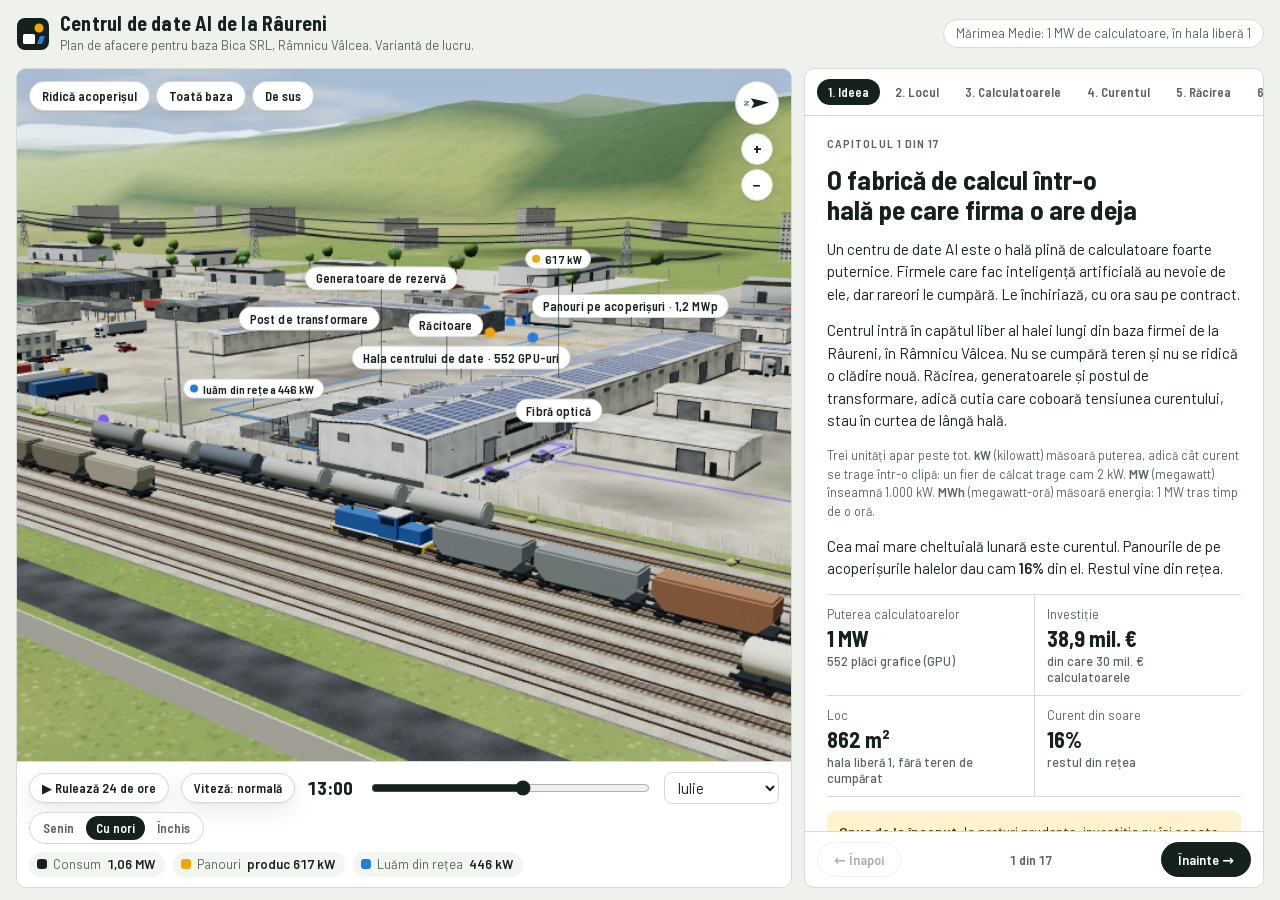
